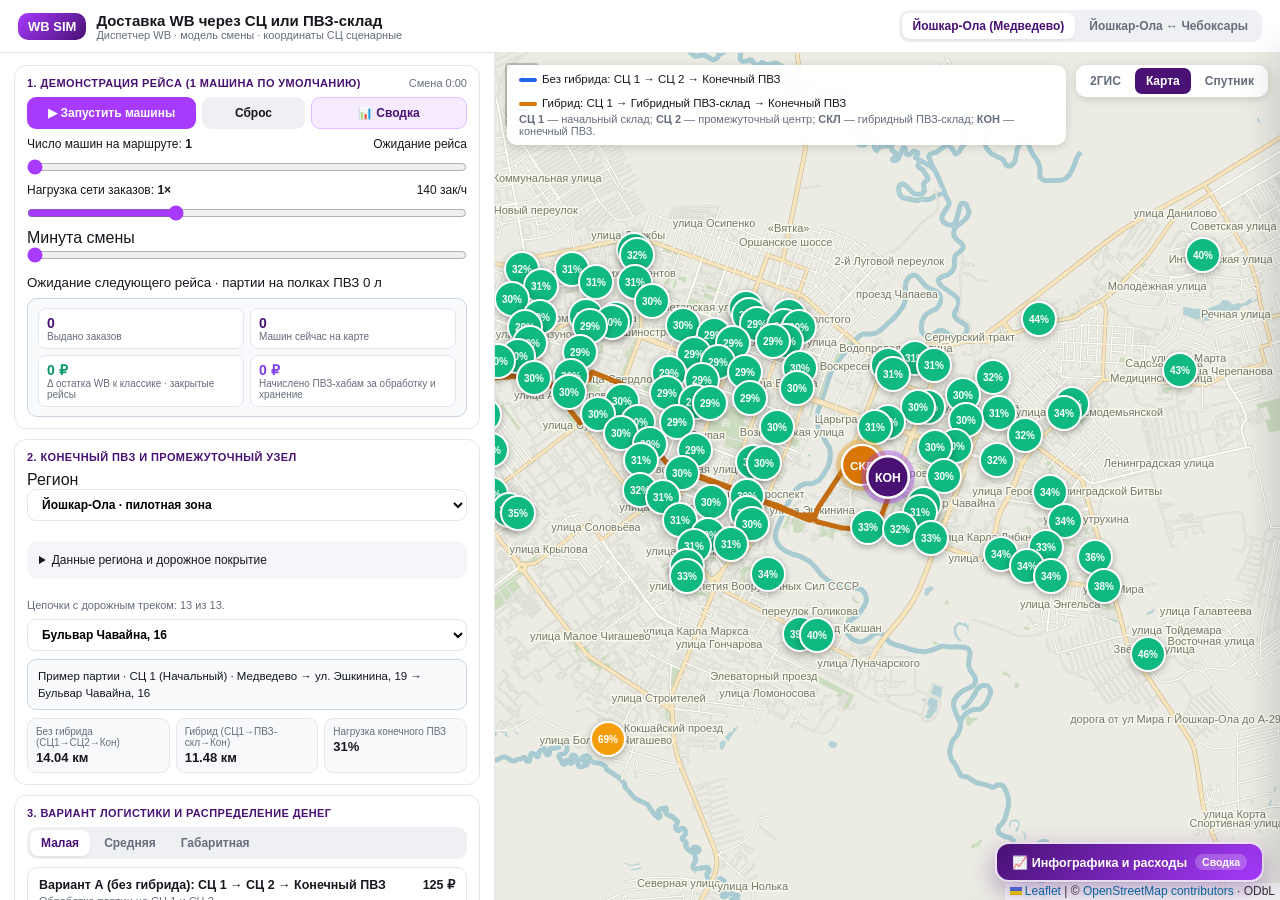
==== pvz-wb-real-streets-v12.html @ 1f31c0ef "Подключить подложку 2ГИС с автономным резервом" ====
<!doctype html>
<html lang="ru">
  <head>
    <meta charset="UTF-8" />
    <meta name="wb-sim-2gis-key" content="" />
    <meta name="viewport" content="width=device-width, initial-scale=1.0" />
    <title>
      WB ПВЗ — Доставка WB через СЦ или ПВЗ-склад
    </title>

    <style>/* required styles */

.leaflet-pane,
.leaflet-tile,
.leaflet-marker-icon,
.leaflet-marker-shadow,
.leaflet-tile-container,
.leaflet-pane > svg,
.leaflet-pane > canvas,
.leaflet-zoom-box,
.leaflet-image-layer,
.leaflet-layer {
	position: absolute;
	left: 0;
	top: 0;
	}
.leaflet-container {
	overflow: hidden;
	}
.leaflet-tile,
.leaflet-marker-icon,
.leaflet-marker-shadow {
	-webkit-user-select: none;
	   -moz-user-select: none;
	        user-select: none;
	  -webkit-user-drag: none;
	}
/* Prevents IE11 from highlighting tiles in blue */
.leaflet-tile::selection {
	background: transparent;
}
/* Safari renders non-retina tile on retina better with this, but Chrome is worse */
.leaflet-safari .leaflet-tile {
	image-rendering: -webkit-optimize-contrast;
	}
/* hack that prevents hw layers "stretching" when loading new tiles */
.leaflet-safari .leaflet-tile-container {
	width: 1600px;
	height: 1600px;
	-webkit-transform-origin: 0 0;
	}
.leaflet-marker-icon,
.leaflet-marker-shadow {
	display: block;
	}
/* .leaflet-container svg: reset svg max-width decleration shipped in Joomla! (joomla.org) 3.x */
/* .leaflet-container img: map is broken in FF if you have max-width: 100% on tiles */
.leaflet-container .leaflet-overlay-pane svg {
	max-width: none !important;
	max-height: none !important;
	}
.leaflet-container .leaflet-marker-pane img,
.leaflet-container .leaflet-shadow-pane img,
.leaflet-container .leaflet-tile-pane img,
.leaflet-container img.leaflet-image-layer,
.leaflet-container .leaflet-tile {
	max-width: none !important;
	max-height: none !important;
	width: auto;
	padding: 0;
	}

.leaflet-container img.leaflet-tile {
	/* See: https://bugs.chromium.org/p/chromium/issues/detail?id=600120 */
	mix-blend-mode: plus-lighter;
}

.leaflet-container.leaflet-touch-zoom {
	-ms-touch-action: pan-x pan-y;
	touch-action: pan-x pan-y;
	}
.leaflet-container.leaflet-touch-drag {
	-ms-touch-action: pinch-zoom;
	/* Fallback for FF which doesn't support pinch-zoom */
	touch-action: none;
	touch-action: pinch-zoom;
}
.leaflet-container.leaflet-touch-drag.leaflet-touch-zoom {
	-ms-touch-action: none;
	touch-action: none;
}
.leaflet-container {
	-webkit-tap-highlight-color: transparent;
}
.leaflet-container a {
	-webkit-tap-highlight-color: rgba(51, 181, 229, 0.4);
}
.leaflet-tile {
	filter: inherit;
	visibility: hidden;
	}
.leaflet-tile-loaded {
	visibility: inherit;
	}
.leaflet-zoom-box {
	width: 0;
	height: 0;
	-moz-box-sizing: border-box;
	     box-sizing: border-box;
	z-index: 800;
	}
/* workaround for https://bugzilla.mozilla.org/show_bug.cgi?id=888319 */
.leaflet-overlay-pane svg {
	-moz-user-select: none;
	}

.leaflet-pane         { z-index: 400; }

.leaflet-tile-pane    { z-index: 200; }
.leaflet-overlay-pane { z-index: 400; }
.leaflet-shadow-pane  { z-index: 500; }
.leaflet-marker-pane  { z-index: 600; }
.leaflet-tooltip-pane   { z-index: 650; }
.leaflet-popup-pane   { z-index: 700; }

.leaflet-map-pane canvas { z-index: 100; }
.leaflet-map-pane svg    { z-index: 200; }

.leaflet-vml-shape {
	width: 1px;
	height: 1px;
	}
.lvml {
	behavior: url(#default#VML);
	display: inline-block;
	position: absolute;
	}


/* control positioning */

.leaflet-control {
	position: relative;
	z-index: 800;
	pointer-events: visiblePainted; /* IE 9-10 doesn't have auto */
	pointer-events: auto;
	}
.leaflet-top,
.leaflet-bottom {
	position: absolute;
	z-index: 1000;
	pointer-events: none;
	}
.leaflet-top {
	top: 0;
	}
.leaflet-right {
	right: 0;
	}
.leaflet-bottom {
	bottom: 0;
	}
.leaflet-left {
	left: 0;
	}
.leaflet-control {
	float: left;
	clear: both;
	}
.leaflet-right .leaflet-control {
	float: right;
	}
.leaflet-top .leaflet-control {
	margin-top: 10px;
	}
.leaflet-bottom .leaflet-control {
	margin-bottom: 10px;
	}
.leaflet-left .leaflet-control {
	margin-left: 10px;
	}
.leaflet-right .leaflet-control {
	margin-right: 10px;
	}


/* zoom and fade animations */

.leaflet-fade-anim .leaflet-popup {
	opacity: 0;
	-webkit-transition: opacity 0.2s linear;
	   -moz-transition: opacity 0.2s linear;
	        transition: opacity 0.2s linear;
	}
.leaflet-fade-anim .leaflet-map-pane .leaflet-popup {
	opacity: 1;
	}
.leaflet-zoom-animated {
	-webkit-transform-origin: 0 0;
	    -ms-transform-origin: 0 0;
	        transform-origin: 0 0;
	}
svg.leaflet-zoom-animated {
	will-change: transform;
}

.leaflet-zoom-anim .leaflet-zoom-animated {
	-webkit-transition: -webkit-transform 0.25s cubic-bezier(0,0,0.25,1);
	   -moz-transition:    -moz-transform 0.25s cubic-bezier(0,0,0.25,1);
	        transition:         transform 0.25s cubic-bezier(0,0,0.25,1);
	}
.leaflet-zoom-anim .leaflet-tile,
.leaflet-pan-anim .leaflet-tile {
	-webkit-transition: none;
	   -moz-transition: none;
	        transition: none;
	}

.leaflet-zoom-anim .leaflet-zoom-hide {
	visibility: hidden;
	}


/* cursors */

.leaflet-interactive {
	cursor: pointer;
	}
.leaflet-grab {
	cursor: -webkit-grab;
	cursor:    -moz-grab;
	cursor:         grab;
	}
.leaflet-crosshair,
.leaflet-crosshair .leaflet-interactive {
	cursor: crosshair;
	}
.leaflet-popup-pane,
.leaflet-control {
	cursor: auto;
	}
.leaflet-dragging .leaflet-grab,
.leaflet-dragging .leaflet-grab .leaflet-interactive,
.leaflet-dragging .leaflet-marker-draggable {
	cursor: move;
	cursor: -webkit-grabbing;
	cursor:    -moz-grabbing;
	cursor:         grabbing;
	}

/* marker & overlays interactivity */
.leaflet-marker-icon,
.leaflet-marker-shadow,
.leaflet-image-layer,
.leaflet-pane > svg path,
.leaflet-tile-container {
	pointer-events: none;
	}

.leaflet-marker-icon.leaflet-interactive,
.leaflet-image-layer.leaflet-interactive,
.leaflet-pane > svg path.leaflet-interactive,
svg.leaflet-image-layer.leaflet-interactive path {
	pointer-events: visiblePainted; /* IE 9-10 doesn't have auto */
	pointer-events: auto;
	}

/* visual tweaks */

.leaflet-container {
	background: #ddd;
	outline-offset: 1px;
	}
.leaflet-container a {
	color: #0078A8;
	}
.leaflet-zoom-box {
	border: 2px dotted #38f;
	background: rgba(255,255,255,0.5);
	}


/* general typography */
.leaflet-container {
	font-family: "Helvetica Neue", Arial, Helvetica, sans-serif;
	font-size: 12px;
	font-size: 0.75rem;
	line-height: 1.5;
	}


/* general toolbar styles */

.leaflet-bar {
	box-shadow: 0 1px 5px rgba(0,0,0,0.65);
	border-radius: 4px;
	}
.leaflet-bar a {
	background-color: #fff;
	border-bottom: 1px solid #ccc;
	width: 26px;
	height: 26px;
	line-height: 26px;
	display: block;
	text-align: center;
	text-decoration: none;
	color: black;
	}
.leaflet-bar a,
.leaflet-control-layers-toggle {
	background-position: 50% 50%;
	background-repeat: no-repeat;
	display: block;
	}
.leaflet-bar a:hover,
.leaflet-bar a:focus {
	background-color: #f4f4f4;
	}
.leaflet-bar a:first-child {
	border-top-left-radius: 4px;
	border-top-right-radius: 4px;
	}
.leaflet-bar a:last-child {
	border-bottom-left-radius: 4px;
	border-bottom-right-radius: 4px;
	border-bottom: none;
	}
.leaflet-bar a.leaflet-disabled {
	cursor: default;
	background-color: #f4f4f4;
	color: #bbb;
	}

.leaflet-touch .leaflet-bar a {
	width: 30px;
	height: 30px;
	line-height: 30px;
	}
.leaflet-touch .leaflet-bar a:first-child {
	border-top-left-radius: 2px;
	border-top-right-radius: 2px;
	}
.leaflet-touch .leaflet-bar a:last-child {
	border-bottom-left-radius: 2px;
	border-bottom-right-radius: 2px;
	}

/* zoom control */

.leaflet-control-zoom-in,
.leaflet-control-zoom-out {
	font: bold 18px 'Lucida Console', Monaco, monospace;
	text-indent: 1px;
	}

.leaflet-touch .leaflet-control-zoom-in, .leaflet-touch .leaflet-control-zoom-out  {
	font-size: 22px;
	}


/* layers control */

.leaflet-control-layers {
	box-shadow: 0 1px 5px rgba(0,0,0,0.4);
	background: #fff;
	border-radius: 5px;
	}
.leaflet-control-layers-toggle {
	background-image: url([data-uri]);
	width: 36px;
	height: 36px;
	}
.leaflet-retina .leaflet-control-layers-toggle {
	background-image: url([data-uri]);
	background-size: 26px 26px;
	}
.leaflet-touch .leaflet-control-layers-toggle {
	width: 44px;
	height: 44px;
	}
.leaflet-control-layers .leaflet-control-layers-list,
.leaflet-control-layers-expanded .leaflet-control-layers-toggle {
	display: none;
	}
.leaflet-control-layers-expanded .leaflet-control-layers-list {
	display: block;
	position: relative;
	}
.leaflet-control-layers-expanded {
	padding: 6px 10px 6px 6px;
	color: #333;
	background: #fff;
	}
.leaflet-control-layers-scrollbar {
	overflow-y: scroll;
	overflow-x: hidden;
	padding-right: 5px;
	}
.leaflet-control-layers-selector {
	margin-top: 2px;
	position: relative;
	top: 1px;
	}
.leaflet-control-layers label {
	display: block;
	font-size: 13px;
	font-size: 1.08333em;
	}
.leaflet-control-layers-separator {
	height: 0;
	border-top: 1px solid #ddd;
	margin: 5px -10px 5px -6px;
	}

/* Default icon URLs */
.leaflet-default-icon-path { /* used only in path-guessing heuristic, see L.Icon.Default */
	background-image: url([data-uri]);
	}


/* attribution and scale controls */

.leaflet-container .leaflet-control-attribution {
	background: #fff;
	background: rgba(255, 255, 255, 0.8);
	margin: 0;
	}
.leaflet-control-attribution,
.leaflet-control-scale-line {
	padding: 0 5px;
	color: #333;
	line-height: 1.4;
	}
.leaflet-control-attribution a {
	text-decoration: none;
	}
.leaflet-control-attribution a:hover,
.leaflet-control-attribution a:focus {
	text-decoration: underline;
	}
.leaflet-attribution-flag {
	display: inline !important;
	vertical-align: baseline !important;
	width: 1em;
	height: 0.6669em;
	}
.leaflet-left .leaflet-control-scale {
	margin-left: 5px;
	}
.leaflet-bottom .leaflet-control-scale {
	margin-bottom: 5px;
	}
.leaflet-control-scale-line {
	border: 2px solid #777;
	border-top: none;
	line-height: 1.1;
	padding: 2px 5px 1px;
	white-space: nowrap;
	-moz-box-sizing: border-box;
	     box-sizing: border-box;
	background: rgba(255, 255, 255, 0.8);
	text-shadow: 1px 1px #fff;
	}
.leaflet-control-scale-line:not(:first-child) {
	border-top: 2px solid #777;
	border-bottom: none;
	margin-top: -2px;
	}
.leaflet-control-scale-line:not(:first-child):not(:last-child) {
	border-bottom: 2px solid #777;
	}

.leaflet-touch .leaflet-control-attribution,
.leaflet-touch .leaflet-control-layers,
.leaflet-touch .leaflet-bar {
	box-shadow: none;
	}
.leaflet-touch .leaflet-control-layers,
.leaflet-touch .leaflet-bar {
	border: 2px solid rgba(0,0,0,0.2);
	background-clip: padding-box;
	}


/* popup */

.leaflet-popup {
	position: absolute;
	text-align: center;
	margin-bottom: 20px;
	}
.leaflet-popup-content-wrapper {
	padding: 1px;
	text-align: left;
	border-radius: 12px;
	}
.leaflet-popup-content {
	margin: 13px 24px 13px 20px;
	line-height: 1.3;
	font-size: 13px;
	font-size: 1.08333em;
	min-height: 1px;
	}
.leaflet-popup-content p {
	margin: 17px 0;
	margin: 1.3em 0;
	}
.leaflet-popup-tip-container {
	width: 40px;
	height: 20px;
	position: absolute;
	left: 50%;
	margin-top: -1px;
	margin-left: -20px;
	overflow: hidden;
	pointer-events: none;
	}
.leaflet-popup-tip {
	width: 17px;
	height: 17px;
	padding: 1px;

	margin: -10px auto 0;
	pointer-events: auto;

	-webkit-transform: rotate(45deg);
	   -moz-transform: rotate(45deg);
	    -ms-transform: rotate(45deg);
	        transform: rotate(45deg);
	}
.leaflet-popup-content-wrapper,
.leaflet-popup-tip {
	background: white;
	color: #333;
	box-shadow: 0 3px 14px rgba(0,0,0,0.4);
	}
.leaflet-container a.leaflet-popup-close-button {
	position: absolute;
	top: 0;
	right: 0;
	border: none;
	text-align: center;
	width: 24px;
	height: 24px;
	font: 16px/24px Tahoma, Verdana, sans-serif;
	color: #757575;
	text-decoration: none;
	background: transparent;
	}
.leaflet-container a.leaflet-popup-close-button:hover,
.leaflet-container a.leaflet-popup-close-button:focus {
	color: #585858;
	}
.leaflet-popup-scrolled {
	overflow: auto;
	}

.leaflet-oldie .leaflet-popup-content-wrapper {
	-ms-zoom: 1;
	}
.leaflet-oldie .leaflet-popup-tip {
	width: 24px;
	margin: 0 auto;

	-ms-filter: "progid:DXImageTransform.Microsoft.Matrix(M11=0.70710678, M12=0.70710678, M21=-0.70710678, M22=0.70710678)";
	filter: progid:DXImageTransform.Microsoft.Matrix(M11=0.70710678, M12=0.70710678, M21=-0.70710678, M22=0.70710678);
	}

.leaflet-oldie .leaflet-control-zoom,
.leaflet-oldie .leaflet-control-layers,
.leaflet-oldie .leaflet-popup-content-wrapper,
.leaflet-oldie .leaflet-popup-tip {
	border: 1px solid #999;
	}


/* div icon */

.leaflet-div-icon {
	background: #fff;
	border: 1px solid #666;
	}


/* Tooltip */
/* Base styles for the element that has a tooltip */
.leaflet-tooltip {
	position: absolute;
	padding: 6px;
	background-color: #fff;
	border: 1px solid #fff;
	border-radius: 3px;
	color: #222;
	white-space: nowrap;
	-webkit-user-select: none;
	-moz-user-select: none;
	-ms-user-select: none;
	user-select: none;
	pointer-events: none;
	box-shadow: 0 1px 3px rgba(0,0,0,0.4);
	}
.leaflet-tooltip.leaflet-interactive {
	cursor: pointer;
	pointer-events: auto;
	}
.leaflet-tooltip-top:before,
.leaflet-tooltip-bottom:before,
.leaflet-tooltip-left:before,
.leaflet-tooltip-right:before {
	position: absolute;
	pointer-events: none;
	border: 6px solid transparent;
	background: transparent;
	content: "";
	}

/* Directions */

.leaflet-tooltip-bottom {
	margin-top: 6px;
}
.leaflet-tooltip-top {
	margin-top: -6px;
}
.leaflet-tooltip-bottom:before,
.leaflet-tooltip-top:before {
	left: 50%;
	margin-left: -6px;
	}
.leaflet-tooltip-top:before {
	bottom: 0;
	margin-bottom: -12px;
	border-top-color: #fff;
	}
.leaflet-tooltip-bottom:before {
	top: 0;
	margin-top: -12px;
	margin-left: -6px;
	border-bottom-color: #fff;
	}
.leaflet-tooltip-left {
	margin-left: -6px;
}
.leaflet-tooltip-right {
	margin-left: 6px;
}
.leaflet-tooltip-left:before,
.leaflet-tooltip-right:before {
	top: 50%;
	margin-top: -6px;
	}
.leaflet-tooltip-left:before {
	right: 0;
	margin-right: -12px;
	border-left-color: #fff;
	}
.leaflet-tooltip-right:before {
	left: 0;
	margin-left: -12px;
	border-right-color: #fff;
	}

/* Printing */

@media print {
	/* Prevent printers from removing background-images of controls. */
	.leaflet-control {
		-webkit-print-color-adjust: exact;
		print-color-adjust: exact;
		}
	}
</style>
    <style>:root {
  --wb-primary: #a73afd;
  --wb-dark: #481173;
  --wb-soft: #f6ebff;
  --bg: #f4f5f8;
  --card: #ffffff;
  --text: #16181d;
  --muted: #666d7c;
  --border: #e5e7eb;
}
* {
  box-sizing: border-box;
  margin: 0;
  padding: 0;
  font-family:
    -apple-system, BlinkMacSystemFont, "Segoe UI", Roboto, Inter, sans-serif;
}
body {
  background: var(--bg);
  color: var(--text);
  height: 100vh;
  display: flex;
  flex-direction: column;
  overflow: hidden;
}

header {
  background: var(--card);
  border-bottom: 1px solid var(--border);
  padding: 10px 18px;
  display: flex;
  align-items: center;
  justify-content: space-between;
  gap: 10px;
  flex-wrap: wrap;
  z-index: 20;
}
.brand {
  display: flex;
  align-items: center;
  gap: 10px;
}
.brand-badge {
  background: linear-gradient(135deg, var(--wb-primary), var(--wb-dark));
  color: #fff;
  font-weight: 800;
  font-size: 13px;
  padding: 6px 10px;
  border-radius: 10px;
}
.brand-title {
  font-weight: 800;
  font-size: 15px;
}
.brand-sub {
  font-size: 11px;
  color: var(--muted);
}

.seg-group {
  display: flex;
  background: #eef0f4;
  padding: 3px;
  border-radius: 10px;
  gap: 3px;
}
.seg-btn {
  border: none;
  background: transparent;
  padding: 6px 11px;
  border-radius: 8px;
  font-size: 12px;
  font-weight: 600;
  color: var(--muted);
  cursor: pointer;
  transition: all 0.15s;
}
.seg-btn.active {
  background: #fff;
  color: var(--wb-dark);
  box-shadow: 0 1px 3px rgba(0, 0, 0, 0.08);
}

.workspace {
  display: flex;
  flex: 1;
  overflow: hidden;
}

.left-panel {
  width: 495px;
  min-width: 390px;
  background: var(--card);
  border-right: 1px solid var(--border);
  display: flex;
  flex-direction: column;
  overflow-y: auto;
  padding: 12px 14px;
  gap: 10px;
}

.box {
  border: 1px solid var(--border);
  border-radius: 12px;
  padding: 11px 12px;
  background: #fff;
  display: flex;
  flex-direction: column;
  gap: 8px;
}
.box-head {
  display: flex;
  justify-content: space-between;
  align-items: center;
}
.box-title {
  font-size: 11px;
  font-weight: 800;
  text-transform: uppercase;
  letter-spacing: 0.4px;
  color: var(--wb-dark);
}

.sim-controls {
  display: flex;
  gap: 6px;
}
.sim-btn {
  flex: 1;
  border: none;
  border-radius: 9px;
  padding: 8px 10px;
  font-size: 12px;
  font-weight: 700;
  cursor: pointer;
  transition: all 0.15s;
}
.sim-btn.start {
  background: var(--wb-primary);
  color: #fff;
}
.sim-btn.start.running {
  background: #dc2626;
}
.sim-btn.reset {
  background: #eef0f4;
  color: var(--text);
  flex: 0.55;
}
.sim-btn.summary-open {
  background: var(--wb-soft);
  color: var(--wb-dark);
  flex: 0.9;
  border: 1px solid #dfbfff;
}

.sim-row {
  display: flex;
  justify-content: space-between;
  align-items: center;
  font-size: 12px;
}
input[type="range"] {
  width: 100%;
  accent-color: var(--wb-primary);
  cursor: pointer;
}

.pvz-select {
  width: 100%;
  padding: 7px 10px;
  border: 1px solid var(--border);
  border-radius: 9px;
  font-size: 12px;
  font-weight: 600;
  background: #fff;
}

.chain-banner {
  background: #f8fafc;
  border: 1px solid #cbd5e1;
  border-radius: 9px;
  padding: 8px 10px;
  font-size: 11.5px;
  line-height: 1.45;
}
.chain-banner strong {
  color: var(--wb-dark);
}

.metrics-grid {
  display: grid;
  grid-template-columns: repeat(3, 1fr);
  gap: 6px;
}
.metric-card {
  background: #f8f9fb;
  border: 1px solid var(--border);
  border-radius: 9px;
  padding: 7px 8px;
}
.metric-lbl {
  font-size: 10px;
  color: var(--muted);
}
.metric-val {
  font-size: 13px;
  font-weight: 800;
  margin-top: 2px;
}

.route-option {
  border: 1px solid var(--border);
  border-radius: 10px;
  padding: 9px 11px;
  cursor: pointer;
  transition: all 0.15s;
  display: flex;
  flex-direction: column;
  gap: 3px;
}
.route-option.active {
  border: 2px solid var(--wb-primary);
  background: var(--wb-soft);
}
.route-top {
  display: flex;
  justify-content: space-between;
  align-items: center;
  font-size: 12.5px;
  font-weight: 700;
  gap: 8px;
}
.route-sub {
  font-size: 11px;
  color: var(--muted);
}

.cost-card {
  background: #faf7ff;
  border: 1px solid #e5ccff;
  border-radius: 10px;
  padding: 10px;
  display: flex;
  flex-direction: column;
  gap: 7px;
  font-size: 12px;
}
.stacked-bar {
  width: 100%;
  height: 12px;
  border-radius: 999px;
  overflow: hidden;
  display: flex;
  background: #e5e7eb;
}
.bar-seg {
  height: 100%;
  transition: width 0.25s ease;
}
.legend-grid {
  display: grid;
  grid-template-columns: 1fr 1fr;
  gap: 4px 10px;
  font-size: 11px;
}
.leg-item {
  display: flex;
  justify-content: space-between;
  align-items: center;
}
.leg-dot {
  width: 8px;
  height: 8px;
  border-radius: 50%;
  display: inline-block;
  margin-right: 5px;
}

.live-stats {
  background: #f8fafc;
  border: 1px solid #cbd5e1;
  border-radius: 10px;
  padding: 9px 10px;
  display: grid;
  grid-template-columns: repeat(2, 1fr);
  gap: 6px;
  font-size: 11.5px;
}
.stat-cell {
  background: #fff;
  border: 1px solid #e2e8f0;
  border-radius: 8px;
  padding: 6px 8px;
}
.stat-num {
  font-size: 14px;
  font-weight: 800;
  color: var(--wb-dark);
}
.stat-txt {
  font-size: 10px;
  color: var(--muted);
}

.map-wrap {
  flex: 1;
  position: relative;
  background: #e5e7eb;
}
#map {
  width: 100%;
  height: 100%;
  z-index: 1;
}

.map-top-bar {
  position: absolute;
  top: 12px;
  left: 12px;
  right: 12px;
  z-index: 500;
  display: flex;
  justify-content: space-between;
  align-items: flex-start;
  gap: 10px;
  pointer-events: none;
}
.map-legend-box {
  background: rgba(255, 255, 255, 0.96);
  padding: 8px 12px;
  border-radius: 10px;
  box-shadow: 0 2px 10px rgba(0, 0, 0, 0.14);
  font-size: 11.5px;
  pointer-events: auto;
  display: flex;
  flex-direction: column;
  gap: 4px;
  max-width: 740px;
}
.road-legend {
  display: flex;
  gap: 12px;
  flex-wrap: wrap;
  align-items: center;
}
.line-sample {
  width: 18px;
  height: 4px;
  border-radius: 2px;
  display: inline-block;
  margin-right: 5px;
  vertical-align: middle;
}

.layer-box {
  background: #fff;
  padding: 3px;
  border-radius: 10px;
  box-shadow: 0 2px 10px rgba(0, 0, 0, 0.14);
  display: flex;
  gap: 3px;
  pointer-events: auto;
}
.layer-btn {
  border: none;
  background: transparent;
  padding: 6px 11px;
  border-radius: 7px;
  font-size: 12px;
  font-weight: 600;
  color: var(--muted);
  cursor: pointer;
}
.layer-btn.active {
  background: var(--wb-dark);
  color: #fff;
}

.pvz-circle {
  border-radius: 50%;
  border: 2.5px solid #fff;
  box-shadow: 0 2px 7px rgba(0, 0, 0, 0.3);
  display: flex;
  align-items: center;
  justify-content: center;
  color: #fff;
  font-weight: 800;
  font-size: 10px;
  cursor: pointer;
  transition: transform 0.15s ease;
}
.pvz-circle.final-pvz {
  transform: scale(1.22);
  background: #481173 !important;
  box-shadow:
    0 0 0 4px rgba(167, 58, 253, 0.35),
    0 3px 10px rgba(0, 0, 0, 0.35);
}
.pvz-circle.hub-pvz {
  transform: scale(1.18);
  background: #d97706 !important;
  box-shadow:
    0 0 0 4px rgba(245, 158, 11, 0.35),
    0 3px 10px rgba(0, 0, 0, 0.35);
}
.sc-box {
  background: #1e293b;
  color: #fff;
  border: 2px solid #fff;
  border-radius: 8px;
  font-weight: 800;
  font-size: 9px;
  line-height: 1.15;
  text-align: center;
  padding: 3px 6px;
  box-shadow: 0 3px 10px rgba(0, 0, 0, 0.35);
  white-space: nowrap;
}
.sc-box.sc1 {
  background: #0f172a;
  border-color: #38bdf8;
}
.sc-box.sc2 {
  background: #1d4ed8;
  border-color: #bfdbfe;
}
.sc-box.approx {
  border-style: dashed;
}

.truck-badge {
  width: 30px;
  height: 30px;
  border-radius: 50%;
  border: 2.5px solid #fff;
  display: flex;
  align-items: center;
  justify-content: center;
  font-size: 14px;
  box-shadow: 0 3px 10px rgba(0, 0, 0, 0.4);
}

.modal-backdrop {
  position: fixed;
  inset: 0;
  background: rgba(15, 23, 42, 0.55);
  display: none;
  align-items: center;
  justify-content: center;
  z-index: 1000;
  padding: 16px;
}
.modal-backdrop.open {
  display: flex;
}
.modal-card {
  background: #fff;
  width: 100%;
  max-width: 740px;
  max-height: 90vh;
  overflow-y: auto;
  border-radius: 16px;
  padding: 20px;
  box-shadow: 0 24px 48px rgba(0, 0, 0, 0.25);
  display: flex;
  flex-direction: column;
  gap: 14px;
}
.summary-table {
  width: 100%;
  border-collapse: collapse;
  font-size: 12px;
}
.summary-table th,
.summary-table td {
  border: 1px solid var(--border);
  padding: 8px 10px;
  text-align: left;
}
.summary-table th {
  background: #f8fafc;
  font-weight: 700;
  color: var(--wb-dark);
}
.close-modal-btn {
  align-self: flex-end;
  background: var(--wb-dark);
  color: #fff;
  border: none;
  padding: 9px 16px;
  border-radius: 9px;
  font-weight: 700;
  cursor: pointer;
}

@media (max-width: 880px) {
  .workspace {
    flex-direction: column-reverse;
  }
  .left-panel {
    width: 100%;
    height: 56%;
    min-width: unset;
  }
  .map-wrap {
    height: 44%;
  }
}

/* Выезжающее боковое меню с инфографикой (правый нижний/боковой угол) */
.drawer-fab {
  position: fixed;
  right: 16px;
  bottom: 18px;
  z-index: 950;
  background: linear-gradient(135deg, #481173, #a73afd);
  color: #fff;
  border: 2px solid rgba(255, 255, 255, 0.85);
  border-radius: 14px;
  padding: 10px 15px;
  font-size: 12.5px;
  font-weight: 800;
  cursor: pointer;
  box-shadow: 0 10px 26px rgba(72, 17, 115, 0.38);
  display: flex;
  align-items: center;
  gap: 8px;
  transition:
    transform 0.16s ease,
    box-shadow 0.16s ease;
}
.drawer-fab:hover {
  transform: translateY(-2px);
  box-shadow: 0 14px 30px rgba(72, 17, 115, 0.48);
}
.drawer-fab .fab-pill {
  background: rgba(255, 255, 255, 0.22);
  padding: 2px 7px;
  border-radius: 999px;
  font-size: 10.5px;
}

.analytics-drawer {
  position: fixed;
  top: 56px;
  right: 0;
  bottom: 0;
  width: 460px;
  max-width: 94vw;
  background: #ffffff;
  border-left: 1px solid var(--border);
  box-shadow: -12px 0 36px rgba(15, 23, 42, 0.18);
  z-index: 980;
  transform: translateX(102%);
  transition: transform 0.28s cubic-bezier(0.22, 1, 0.36, 1);
  display: flex;
  flex-direction: column;
  overflow: hidden;
}
.analytics-drawer.open {
  transform: translateX(0);
}
.drawer-header {
  padding: 13px 16px;
  background: linear-gradient(135deg, #2e094d, #5b1894);
  color: #fff;
  display: flex;
  justify-content: space-between;
  align-items: center;
  gap: 10px;
}
.drawer-header h3 {
  font-size: 14px;
  font-weight: 800;
  line-height: 1.25;
}
.drawer-header p {
  font-size: 11px;
  opacity: 0.85;
  margin-top: 2px;
}
.drawer-close {
  background: rgba(255, 255, 255, 0.16);
  border: 1px solid rgba(255, 255, 255, 0.3);
  color: #fff;
  width: 30px;
  height: 30px;
  border-radius: 8px;
  font-size: 15px;
  font-weight: 700;
  cursor: pointer;
  flex-shrink: 0;
}
.drawer-body {
  flex: 1;
  overflow-y: auto;
  padding: 13px 15px 24px;
  display: flex;
  flex-direction: column;
  gap: 12px;
  background: #f8fafc;
}
.inf-card {
  background: #fff;
  border: 1px solid #e2e8f0;
  border-radius: 12px;
  padding: 11px 12px;
  display: flex;
  flex-direction: column;
  gap: 8px;
  box-shadow: 0 1px 3px rgba(15, 23, 42, 0.04);
}
.inf-title {
  font-size: 11px;
  font-weight: 800;
  text-transform: uppercase;
  letter-spacing: 0.4px;
  color: var(--wb-dark);
  display: flex;
  justify-content: space-between;
  align-items: center;
}
.inf-kpi-row {
  display: grid;
  grid-template-columns: repeat(2, 1fr);
  gap: 8px;
}
.inf-kpi {
  background: #f8fafc;
  border: 1px solid #e2e8f0;
  border-radius: 9px;
  padding: 8px 9px;
}
.inf-kpi .k-lbl {
  font-size: 10px;
  color: var(--muted);
}
.inf-kpi .k-val {
  font-size: 15px;
  font-weight: 800;
  margin-top: 2px;
}
.inf-kpi .k-sub {
  font-size: 10px;
  color: #475569;
  margin-top: 1px;
}

.bar-row {
  display: flex;
  flex-direction: column;
  gap: 3px;
  font-size: 11.5px;
}
.bar-row-top {
  display: flex;
  justify-content: space-between;
  font-weight: 600;
}
.bar-track {
  width: 100%;
  height: 10px;
  background: #e2e8f0;
  border-radius: 999px;
  overflow: hidden;
}
.bar-fill {
  height: 100%;
  border-radius: 999px;
  transition: width 0.3s ease;
}

.timeline-steps {
  display: flex;
  flex-direction: column;
  gap: 6px;
  font-size: 11.5px;
}
.t-step {
  display: flex;
  align-items: center;
  justify-content: space-between;
  padding: 6px 8px;
  border-radius: 8px;
  background: #f8fafc;
  border: 1px solid #e2e8f0;
}
.t-badge {
  font-size: 10px;
  font-weight: 800;
  padding: 2px 6px;
  border-radius: 6px;
  margin-right: 6px;
}

.matrix-mini {
  width: 100%;
  border-collapse: collapse;
  font-size: 11px;
}
.matrix-mini th,
.matrix-mini td {
  border: 1px solid #e2e8f0;
  padding: 6px 7px;
  text-align: left;
}
.matrix-mini th {
  background: #f1f5f9;
  color: var(--wb-dark);
  font-weight: 700;
}
.verdict-box {
  background: #f5f3ff;
  border: 1px solid #ddd6fe;
  border-radius: 10px;
  padding: 9px 11px;
  font-size: 11.5px;
  line-height: 1.45;
  color: #2e1065;
}

.audit {
  padding: 12px;
  background: #f8f5fa;
  border-radius: 10px;
  margin: 12px 0;
  font-size: 12px;
}
[hidden] { display:none !important; }
.plan-message, .lot-panel { padding:9px 12px; border-left:3px solid var(--wb-dark); background:#f6f2fa; }
.plan-message {font-size:12px;}
button:disabled, input:disabled {opacity:.6;cursor:default}
.chain-banner {white-space:pre-line}
.layer-box {position:relative;}
#gisStatus {position:absolute; top:100%; right:0; width:180px; padding:7px; background:white; color:#38284a; border-radius:6px;}
.preset-row {
  display: flex;
  flex-wrap: wrap;
  gap: 4px;
}
.preset-row button.active {
  background: var(--wb-dark);
  color: white;
}
#presetCaption {
  display: block;
  margin: 4px 0;
}
.audit label {
  display: inline-block;
  margin: 4px;
}
.audit input[type="number"] {
  width: 55px;
}
.audit button,
.audit select {
  padding: 5px;
  margin: 3px;
}
.summary-table {
  font-size: 12px;
}
.cost-card {
  overflow: auto;
}
.muted-note {
  font-size: 11px;
  color: var(--muted);
}
.event-log {
  white-space: pre-line;
}
.savings-value {
  color: #059669;
}
.payment-value {
  color: #7c3aed;
}
.classic-line {
  background: #2563eb;
}
.hybrid-line {
  background: #d97706;
}
.summary-heading {
  display: flex;
  justify-content: space-between;
  align-items: center;
}
.summary-title {
  font-size: 17px;
  font-weight: 800;
}
.summary-metrics {
  grid-template-columns: repeat(4, 1fr);
}
.cost-scroll {
  overflow: auto;
}
.recommendation {
  padding: 14px 16px;
  border-left: 4px solid #7147ad;
  background: #f6f2fc;
  margin-bottom: 14px;
  border-radius: 8px;
}
.recommendation h3 {
  margin: 5px 0;
}
#summaryTopKpis {
  display: block;
}
.sc-box {
  white-space: pre-line;
}
.pvz-circle {
  width: 36px;
  height: 36px;
}
.load-low {
  background: #10b981;
}
.load-medium {
  background: #f59e0b;
}
.load-high {
  background: #ef4444;
}
</style>



























  </head>
  <body>
    <header>
      <div class="brand">
        <div class="brand-badge">WB SIM</div>
        <div>
          <div class="brand-title">
            Доставка WB через СЦ или ПВЗ-склад
          </div>
          <div class="brand-sub" id="headerSubStatus">
            Схема по вашей карте • Йошкар-Ола ↔ Чебоксары
          </div>
        </div>
      </div>

      <div class="seg-group">
        <button class="seg-btn active" id="geoLocal">
          Йошкар-Ола (Медведево)
        </button>
        <button class="seg-btn" id="geoInter">Йошкар-Ола ↔ Чебоксары</button>
      </div>
    </header>

    <div class="workspace">
      <aside class="left-panel">
        <div class="box">
          <div class="box-head">
            <span class="box-title"
              >1. Демонстрация рейса (1 машина по умолчанию)</span
            >
            <span id="simClock" class="muted-note">Время: 00:00</span>
          </div>

          <div class="sim-controls">
            <button class="sim-btn start" id="btnToggleSim">
              ▶ Запустить машину
            </button>
            <button class="sim-btn reset" id="resetSimulation">Сброс</button>
            <button class="sim-btn summary-open" id="openSummary">
              📊 Сводка
            </button>
          </div>

          <div class="sim-row">
            <span
              >Число машин на маршруте:
              <strong id="truckCountLabel">1 машина (наглядно)</strong></span
            >
            <span id="truckLegStatus">Ожидание старта</span>
          </div>
          <input
            type="range"
            id="truckCountSlider"
            min="1"
            max="3"
            step="1"
            value="1"
          />

          <div class="sim-row">
            <span
              >Нагрузка сети заказов: <strong id="flowLabel">1.0×</strong></span
            >
            <span id="ordersCountLabel">~140 зак/ч</span>
          </div>
          <input
            type="range"
            id="flowSlider"
            min="50"
            max="200"
            step="10"
            value="100"
          />

          <p id="planStatus" class="plan-message" role="status" hidden></p>
          <label
            >Минута смены
            <input id="scrub" type="range" min="0" max="480" value="0" /></label
          ><small id="liveLog" class="event-log"></small>
          <div class="live-stats">
            <div class="stat-cell">
              <div class="stat-num" id="stDelivered">0</div>
              <div class="stat-txt">Выдано заказов</div>
            </div>
            <div class="stat-cell">
              <div class="stat-num" id="stActiveTrucks">0</div>
              <div class="stat-txt">Машин сейчас на карте</div>
            </div>
            <div class="stat-cell">
              <div class="savings-value stat-num" id="stMpSaved">0 ₽</div>
              <div class="stat-txt">
                Δ остатка WB к классике · закрытые рейсы
              </div>
            </div>
            <div class="stat-cell">
              <div class="payment-value stat-num" id="stPvzEarned">0 ₽</div>
              <div class="stat-txt">Начислено ПВЗ-хабам за обработку и хранение</div>
            </div>
          </div>
        </div>

        <div class="box">
          <div class="box-title">2. Конечный ПВЗ и промежуточный узел</div>
          <label>Регион <select class="pvz-select" id="regionSelect"></select></label>
          <details class="audit"><summary>Данные региона и дорожное покрытие</summary>
            <p class="muted-note" id="catalogStatus"></p>
            <p class="muted-note" id="loadDetail"></p>
            <form id="gisConfig">
              <label>Ключ карты 2ГИС (Raster Tiles API)
                <input id="gisKey" type="password" autocomplete="off" required />
              </label>
              <button type="submit" class="seg-btn">Подключить 2ГИС</button>
            </form>
            <form id="regionSearch"><label>Другой город <input id="regionQuery" type="search" placeholder="Самара, Россия" required /></label>
              <button class="seg-btn" type="submit">Найти ПВЗ</button></form>
            <label>Подключить справочник региона <input id="regionFile" type="file" accept=".json,application/json" /></label>
            <p id="importStatus" role="status"></p>
            <button class="seg-btn" id="retryRoads">Обновить дороги Valhalla</button>
          </details>
          <small id="roadStatus" class="muted-note" role="status"></small>
          <select class="pvz-select" id="finalPvzSelect"></select>

          <div class="chain-banner" id="chainExplanation">
            <strong>Цепочка маршрута:</strong> расчёт...
          </div>

          <div class="metrics-grid">
            <div class="metric-card">
              <div class="metric-lbl">Без гибрида (СЦ1→СЦ2→Кон)</div>
              <div class="metric-val" id="mDirectKm">— км</div>
            </div>
            <div class="metric-card">
              <div class="metric-lbl">Гибрид (СЦ1→ПВЗ-скл→Кон)</div>
              <div class="metric-val" id="mHybridKm">— км</div>
            </div>
            <div class="metric-card">
              <div class="metric-lbl">Нагрузка конечного ПВЗ</div>
              <div class="metric-val" id="mFinalLoad">—%</div>
            </div>
          </div>
        </div>

        <div class="box">
          <div class="box-title">
            3. Вариант логистики и распределение денег
          </div>
          <div class="seg-group" id="sizeGroup">
            <button class="seg-btn active" data-size="small">Малая</button>
            <button class="seg-btn" data-size="medium">Средняя</button>
            <button class="seg-btn" data-size="oversize">Габаритная</button>
          </div>

          <label id="bulkConsentRow" class="muted-note" hidden><input id="bulkConsent" type="checkbox" /> Покупатель согласен на габаритный гибрид (+120 ₽)</label>
          <div class="route-option" id="optDirect">
            <div class="route-top">
              <span>Вариант А (без гибрида): СЦ 1 → СЦ 2 → Конечный ПВЗ</span>
              <span id="priceDirect">— ₽</span>
            </div>
            <div class="route-sub" id="metaDirect">
              Через 2 сортировочных центра (двойная перевалка на СЦ 1 и СЦ 2)
            </div>
          </div>

          <div class="route-option active" id="optHybrid">
            <div class="route-top">
              <span
                >Вариант Б (гибрид): СЦ 1 → Гибридный ПВЗ-склад → Конечный
                ПВЗ</span
              >
              <span id="priceHybrid">— ₽</span>
            </div>
            <div class="route-sub" id="metaHybrid">
              Пересортировка в промежуточном ПВЗ
            </div>
          </div>

          <section class="audit">
            <h3>Условия эксперимента</h3>
            <div class="preset-row">
              <button data-preset="urban">Город</button>
              <button data-preset="hub">Хаб</button>
              <button data-preset="trunk">Магистраль</button>
              <button data-preset="returns">Возврат</button>
              <button data-preset="failure">Сбой</button>
              <button data-preset="longstay">Хранение</button>
            </div>
            <span id="presetCaption" class="preset-caption"></span>
            <label
              >Поправка к загрузке полок <output id="shelfValue"></output
              ><input
                id="shelfSlider"
                type="range"
                min="50"
                max="140"
                value="100"
            /></label>
            <label
              >Хранение первой партии до смены, суток
              <input
                id="storageDays"
                type="number"
                value="0"
                min="0"
                step="1"
                required
            /></label>
            <label
              ><input id="useCompetition" type="checkbox" checked /> Учитывать соседние Ozon и Яндекс Маркет вместе с WB</label
            >
            <label
              >Заказов в партии
              <input
                type="number"
                id="batch"
                value="20"
                min="1"
                step="1"
                required
            /></label>
            <p>Упаковка, см (Д × Ш × В), и масса, кг. Тарифная категория: <strong id="packageClass"></strong>.</p>
            <label
              >Д
              <input
                id="dim0"
                type="number"
                step="0.1"
                min="0.1"
                value="25"
                required /></label
            ><label
              >Ш
              <input
                id="dim1"
                type="number"
                step="0.1"
                min="0.1"
                value="20"
                required /></label
            ><label
              >В
              <input
                id="dim2"
                type="number"
                step="0.1"
                min="0.1"
                value="10"
                required /></label
            ><label
              >кг
              <input
                id="kg"
                type="number"
                step="0.1"
                min="0.1"
                value="2"
                required
            /></label>
            <p>
              Ячейка 120 × 60 × 50 см, до 25 кг. Кузов 6000 л, до 1000 кг. Для
              кросс-докинга резервируется весь объём партии на время обработки
              одним сотрудником.
            </p>
            <label
              ><input id="stress" type="checkbox" /> Пик: все хабы заняты на
              99%</label
            >
            <label
              >Первый рейс смены
              <select id="incident">
                <option value="none">Штатный</option>
                <option value="return">Возврат одной коробки</option>
                <option value="error">Пересорт одной коробки</option>
              </select></label
            >
            <section id="storedLot" class="lot-panel" hidden>
              <h3>Первая партия со хранения</h3><p id="lotLedger"></p>
              <button id="showStoragePickup" type="button">К моменту отгрузки</button>
            </section>
            <h3>Ручной остаток продавца</h3>
            <select id="stockPoint"></select>
            <button data-stock="receive">Принять 10</button
            ><button data-stock="sell">Продать 2</button
            ><button data-stock="day">+ сутки</button>
            <p id="stockStatus"></p>
            <small
              ><span id="storageRate"></span> за единицу в сутки. Запас
              уменьшает доступную полку. Этот договор хранения учитывается
              отдельно от перевозки.</small
            >
          </section>
          <div class="cost-card" id="costSplitCard"></div>
        </div>
      </aside>

      <main class="map-wrap">
        <div id="map"></div>

        <div class="map-top-bar">
          <div class="map-legend-box">
            <div class="road-legend">
              <span
                ><i class="classic-line line-sample"></i>Без гибрида: СЦ 1 → СЦ 2 → Конечный ПВЗ</span
              >
              <span
                ><i class="hybrid-line line-sample"></i>Гибрид: СЦ 1
                → Гибридный ПВЗ-склад → Конечный ПВЗ</span
              >
            </div>
            <div class="muted-note">
              <strong>СЦ 1</strong> — начальный склад;
              <strong>СЦ 2</strong> — промежуточный центр; <strong>СКЛ</strong> — гибридный ПВЗ-склад;
              <strong>КОН</strong> — конечный ПВЗ.
            </div>
          </div>

          <div class="layer-box">
            <button class="layer-btn" id="btn2gis">2ГИС</button>
            <button class="layer-btn active" id="btnVec">Карта</button>
            <button class="layer-btn" id="btnSat">Спутник</button>
            <small id="gisStatus" role="status" hidden></small>
          </div>
        </div>
      </main>
    </div>

    <div class="modal-backdrop" id="summaryModal">
      <div class="modal-card">
        <div class="summary-heading">
          <h3 class="summary-title">
            Сводка и сравнение: СЦ 1 → СЦ 2 vs Гибридный ПВЗ-склад
          </h3>
          <button class="close-modal-btn">Закрыть</button>
        </div>

        <div class="summary-metrics metrics-grid" id="summaryTopKpis"></div>
        <table class="summary-table" id="summaryTable">
          <thead>
            <tr>
              <th>Схема</th>
              <th>Узлы</th>
              <th>Базовый тариф СЦ / заказ</th>
              <th>К оплате / заказ</th>
            </tr>
          </thead>
          <tbody></tbody>
        </table>
      </div>
    </div>

    <!-- Плавающая кнопка в правом нижнем углу и выезжающее боковое меню с инфографикой -->
    <button class="drawer-fab" id="drawerFab">
      <span>📈 Инфографика и расходы</span>
      <span class="fab-pill" id="fabBadge">Сводка</span>
    </button>

    <aside
      class="analytics-drawer"
      id="analyticsDrawer"
      aria-label="Аналитическая сводка"
    >
      <div class="drawer-header">
        <div>
          <h3>Аналитика: деньги, время и издержки</h3>
          <p id="drawerSubtitle">
            Сравнение «СЦ 1 → СЦ 2» и «Гибридный ПВЗ-склад»
          </p>
        </div>
        <button class="drawer-close" title="Свернуть">✕</button>
      </div>
      <div class="drawer-body" id="drawerBodyContent"></div>
    </aside>

    <template id="map-credit"
      >©
      <a href="https://www.openstreetmap.org/copyright"
        >OpenStreetMap contributors</a
      >
      · ODbL</template
    >
    <template id="economics-view"
      ><div class="cost-scroll">
        <table class="summary-table">
          <thead>
            <tr>
              <th>На заказ</th>
              <th>Через СЦ 2</th>
              <th>Гибрид¹</th>
            </tr>
          </thead>
          <tbody></tbody>
        </table>
      </div>
      <small
        >¹ При отказе хаба применён тариф классики. В межгороде сохранён СЦ
        Чебоксар. <span class="rate-note"></span> Таблица на заказ показывает
        вклад до этого расхода.</small
      ></template
    >
    <template id="shift-view"
      ><section class="recommendation">
        <small>Рекомендация по итогу смены</small>
        <h3></h3>
        <p></p>
        <div>
          <span data-result="direct"></span><br /><span
            data-result="hybrid"
          ></span>
        </div>
      </section>
      <table class="summary-table">
        <thead>
          <tr>
            <th>Смена 8 ч</th>
            <th>Спрос</th>
            <th>Выдано / возвраты</th>
            <th>Не вывезено</th>
            <th>ПВЗ · хранение</th><th>Остаток WB</th>
          </tr>
        </thead>
        <tbody></tbody>
      </table>
      <p>
        Допуск рейса — машина успевает вернуться до конца смены. Невывезенный
        спрос остаётся в очереди на конец смены. Возвраты сторнируют выручку, расходы исправления
        оплачивает WB.
      </p></template
    >
  <script>
/* Единый источник всех ставок. Меняете здесь — меняется везде. */
const CONFIG = {
  // сортировочные центры
  buyerBase: { small: 119, medium: 179, oversize: 340 },
  intercityFee: 140,
  distanceShare: 0.5,       // доля километрового расхода пути к покупателю в тарифе
  buyerSavingsShare: 0.25,  // доля устранимых затрат для покупателя
  bulk: { premium: 120, hub: 50, loader: 40 },
  hubWorkPerMin: 4,
  sellerGrossPerSale: 180, // условная маржа товара до логистики

  incidentFee: 12,
  sc1PerBox: 20,
  sc2PerBox: 52,
  scChPerBox: 25,

  // ПВЗ
  hubPerBox: { small: 16, medium: 16, oversize: 16 },
  finalPvzPerBox: 10,

  // транспорт
  exitFee: 160,
  perKm: 18,
  perMin: 1.5,

  // смена
  shiftFixed: 4800,
  shiftMinutes: 480,

  // SLA покупателя
  sla: { freeMinutes: 20, rubPerHour: 25, maxExtraMin: 90 },

  // сеть ПВЗ
  // При равном районном спросе соседние пункты делят переменную часть нагрузки.
  network: { catchmentM: 400, refDensity: 1.2, fixedLoad: 15, sharedLoad: 45, maxLoadForHub: 80 },
  shelfLitres: 3000,


  // продавец
  sellerPerBox: 55,
  storagePerBoxDay: 0.8,
  returnHandling: 150,
};

/* Глобальные переключатели для экспериментов (sweep, пресеты). */
let LOAD_OVERRIDE = null; // null = считать по формуле; число = жёстко заданная загрузка, %

</script>
<script>
/* @preserve
 * Leaflet 1.9.4, a JS library for interactive maps. https://leafletjs.com
 * (c) 2010-2023 Vladimir Agafonkin, (c) 2010-2011 CloudMade
 */
!function(t,e){"object"==typeof exports&&"undefined"!=typeof module?e(exports):"function"==typeof define&&define.amd?define(["exports"],e):e((t="undefined"!=typeof globalThis?globalThis:t||self).leaflet={})}(this,function(t){"use strict";function l(t){for(var e,i,n=1,o=arguments.length;n<o;n++)for(e in i=arguments[n])t[e]=i[e];return t}var R=Object.create||function(t){return N.prototype=t,new N};function N(){}function a(t,e){var i,n=Array.prototype.slice;return t.bind?t.bind.apply(t,n.call(arguments,1)):(i=n.call(arguments,2),function(){return t.apply(e,i.length?i.concat(n.call(arguments)):arguments)})}var D=0;function h(t){return"_leaflet_id"in t||(t._leaflet_id=++D),t._leaflet_id}function j(t,e,i){var n,o,s=function(){n=!1,o&&(r.apply(i,o),o=!1)},r=function(){n?o=arguments:(t.apply(i,arguments),setTimeout(s,e),n=!0)};return r}function H(t,e,i){var n=e[1],e=e[0],o=n-e;return t===n&&i?t:((t-e)%o+o)%o+e}function u(){return!1}function i(t,e){return!1===e?t:(e=Math.pow(10,void 0===e?6:e),Math.round(t*e)/e)}function W(t){return t.trim?t.trim():t.replace(/^\s+|\s+$/g,"")}function F(t){return W(t).split(/\s+/)}function c(t,e){for(var i in Object.prototype.hasOwnProperty.call(t,"options")||(t.options=t.options?R(t.options):{}),e)t.options[i]=e[i];return t.options}function U(t,e,i){var n,o=[];for(n in t)o.push(encodeURIComponent(i?n.toUpperCase():n)+"="+encodeURIComponent(t[n]));return(e&&-1!==e.indexOf("?")?"&":"?")+o.join("&")}var V=/\{ *([\w_ -]+) *\}/g;function q(t,i){return t.replace(V,function(t,e){e=i[e];if(void 0===e)throw new Error("No value provided for variable "+t);return e="function"==typeof e?e(i):e})}var d=Array.isArray||function(t){return"[object Array]"===Object.prototype.toString.call(t)};function G(t,e){for(var i=0;i<t.length;i++)if(t[i]===e)return i;return-1}var K="[data-uri]";function Y(t){return window["webkit"+t]||window["moz"+t]||window["ms"+t]}var X=0;function J(t){var e=+new Date,i=Math.max(0,16-(e-X));return X=e+i,window.setTimeout(t,i)}var $=window.requestAnimationFrame||Y("RequestAnimationFrame")||J,Q=window.cancelAnimationFrame||Y("CancelAnimationFrame")||Y("CancelRequestAnimationFrame")||function(t){window.clearTimeout(t)};function x(t,e,i){if(!i||$!==J)return $.call(window,a(t,e));t.call(e)}function r(t){t&&Q.call(window,t)}var tt={__proto__:null,extend:l,create:R,bind:a,get lastId(){return D},stamp:h,throttle:j,wrapNum:H,falseFn:u,formatNum:i,trim:W,splitWords:F,setOptions:c,getParamString:U,template:q,isArray:d,indexOf:G,emptyImageUrl:K,requestFn:$,cancelFn:Q,requestAnimFrame:x,cancelAnimFrame:r};function et(){}et.extend=function(t){function e(){c(this),this.initialize&&this.initialize.apply(this,arguments),this.callInitHooks()}var i,n=e.__super__=this.prototype,o=R(n);for(i in(o.constructor=e).prototype=o,this)Object.prototype.hasOwnProperty.call(this,i)&&"prototype"!==i&&"__super__"!==i&&(e[i]=this[i]);if(t.statics&&l(e,t.statics),t.includes){var s=t.includes;if("undefined"!=typeof L&&L&&L.Mixin){s=d(s)?s:[s];for(var r=0;r<s.length;r++)s[r]===L.Mixin.Events&&console.warn("Deprecated include of L.Mixin.Events: this property will be removed in future releases, please inherit from L.Evented instead.",(new Error).stack)}l.apply(null,[o].concat(t.includes))}return l(o,t),delete o.statics,delete o.includes,o.options&&(o.options=n.options?R(n.options):{},l(o.options,t.options)),o._initHooks=[],o.callInitHooks=function(){if(!this._initHooksCalled){n.callInitHooks&&n.callInitHooks.call(this),this._initHooksCalled=!0;for(var t=0,e=o._initHooks.length;t<e;t++)o._initHooks[t].call(this)}},e},et.include=function(t){var e=this.prototype.options;return l(this.prototype,t),t.options&&(this.prototype.options=e,this.mergeOptions(t.options)),this},et.mergeOptions=function(t){return l(this.prototype.options,t),this},et.addInitHook=function(t){var e=Array.prototype.slice.call(arguments,1),i="function"==typeof t?t:function(){this[t].apply(this,e)};return this.prototype._initHooks=this.prototype._initHooks||[],this.prototype._initHooks.push(i),this};var e={on:function(t,e,i){if("object"==typeof t)for(var n in t)this._on(n,t[n],e);else for(var o=0,s=(t=F(t)).length;o<s;o++)this._on(t[o],e,i);return this},off:function(t,e,i){if(arguments.length)if("object"==typeof t)for(var n in t)this._off(n,t[n],e);else{t=F(t);for(var o=1===arguments.length,s=0,r=t.length;s<r;s++)o?this._off(t[s]):this._off(t[s],e,i)}else delete this._events;return this},_on:function(t,e,i,n){"function"!=typeof e?console.warn("wrong listener type: "+typeof e):!1===this._listens(t,e,i)&&(e={fn:e,ctx:i=i===this?void 0:i},n&&(e.once=!0),this._events=this._events||{},this._events[t]=this._events[t]||[],this._events[t].push(e))},_off:function(t,e,i){var n,o,s;if(this._events&&(n=this._events[t]))if(1===arguments.length){if(this._firingCount)for(o=0,s=n.length;o<s;o++)n[o].fn=u;delete this._events[t]}else"function"!=typeof e?console.warn("wrong listener type: "+typeof e):!1!==(e=this._listens(t,e,i))&&(i=n[e],this._firingCount&&(i.fn=u,this._events[t]=n=n.slice()),n.splice(e,1))},fire:function(t,e,i){if(this.listens(t,i)){var n=l({},e,{type:t,target:this,sourceTarget:e&&e.sourceTarget||this});if(this._events){var o=this._events[t];if(o){this._firingCount=this._firingCount+1||1;for(var s=0,r=o.length;s<r;s++){var a=o[s],h=a.fn;a.once&&this.off(t,h,a.ctx),h.call(a.ctx||this,n)}this._firingCount--}}i&&this._propagateEvent(n)}return this},listens:function(t,e,i,n){"string"!=typeof t&&console.warn('"string" type argument expected');var o=e,s=("function"!=typeof e&&(n=!!e,i=o=void 0),this._events&&this._events[t]);if(s&&s.length&&!1!==this._listens(t,o,i))return!0;if(n)for(var r in this._eventParents)if(this._eventParents[r].listens(t,e,i,n))return!0;return!1},_listens:function(t,e,i){if(this._events){var n=this._events[t]||[];if(!e)return!!n.length;i===this&&(i=void 0);for(var o=0,s=n.length;o<s;o++)if(n[o].fn===e&&n[o].ctx===i)return o}return!1},once:function(t,e,i){if("object"==typeof t)for(var n in t)this._on(n,t[n],e,!0);else for(var o=0,s=(t=F(t)).length;o<s;o++)this._on(t[o],e,i,!0);return this},addEventParent:function(t){return this._eventParents=this._eventParents||{},this._eventParents[h(t)]=t,this},removeEventParent:function(t){return this._eventParents&&delete this._eventParents[h(t)],this},_propagateEvent:function(t){for(var e in this._eventParents)this._eventParents[e].fire(t.type,l({layer:t.target,propagatedFrom:t.target},t),!0)}},it=(e.addEventListener=e.on,e.removeEventListener=e.clearAllEventListeners=e.off,e.addOneTimeEventListener=e.once,e.fireEvent=e.fire,e.hasEventListeners=e.listens,et.extend(e));function p(t,e,i){this.x=i?Math.round(t):t,this.y=i?Math.round(e):e}var nt=Math.trunc||function(t){return 0<t?Math.floor(t):Math.ceil(t)};function m(t,e,i){return t instanceof p?t:d(t)?new p(t[0],t[1]):null==t?t:"object"==typeof t&&"x"in t&&"y"in t?new p(t.x,t.y):new p(t,e,i)}function f(t,e){if(t)for(var i=e?[t,e]:t,n=0,o=i.length;n<o;n++)this.extend(i[n])}function _(t,e){return!t||t instanceof f?t:new f(t,e)}function s(t,e){if(t)for(var i=e?[t,e]:t,n=0,o=i.length;n<o;n++)this.extend(i[n])}function g(t,e){return t instanceof s?t:new s(t,e)}function v(t,e,i){if(isNaN(t)||isNaN(e))throw new Error("Invalid LatLng object: ("+t+", "+e+")");this.lat=+t,this.lng=+e,void 0!==i&&(this.alt=+i)}function w(t,e,i){return t instanceof v?t:d(t)&&"object"!=typeof t[0]?3===t.length?new v(t[0],t[1],t[2]):2===t.length?new v(t[0],t[1]):null:null==t?t:"object"==typeof t&&"lat"in t?new v(t.lat,"lng"in t?t.lng:t.lon,t.alt):void 0===e?null:new v(t,e,i)}p.prototype={clone:function(){return new p(this.x,this.y)},add:function(t){return this.clone()._add(m(t))},_add:function(t){return this.x+=t.x,this.y+=t.y,this},subtract:function(t){return this.clone()._subtract(m(t))},_subtract:function(t){return this.x-=t.x,this.y-=t.y,this},divideBy:function(t){return this.clone()._divideBy(t)},_divideBy:function(t){return this.x/=t,this.y/=t,this},multiplyBy:function(t){return this.clone()._multiplyBy(t)},_multiplyBy:function(t){return this.x*=t,this.y*=t,this},scaleBy:function(t){return new p(this.x*t.x,this.y*t.y)},unscaleBy:function(t){return new p(this.x/t.x,this.y/t.y)},round:function(){return this.clone()._round()},_round:function(){return this.x=Math.round(this.x),this.y=Math.round(this.y),this},floor:function(){return this.clone()._floor()},_floor:function(){return this.x=Math.floor(this.x),this.y=Math.floor(this.y),this},ceil:function(){return this.clone()._ceil()},_ceil:function(){return this.x=Math.ceil(this.x),this.y=Math.ceil(this.y),this},trunc:function(){return this.clone()._trunc()},_trunc:function(){return this.x=nt(this.x),this.y=nt(this.y),this},distanceTo:function(t){var e=(t=m(t)).x-this.x,t=t.y-this.y;return Math.sqrt(e*e+t*t)},equals:function(t){return(t=m(t)).x===this.x&&t.y===this.y},contains:function(t){return t=m(t),Math.abs(t.x)<=Math.abs(this.x)&&Math.abs(t.y)<=Math.abs(this.y)},toString:function(){return"Point("+i(this.x)+", "+i(this.y)+")"}},f.prototype={extend:function(t){var e,i;if(t){if(t instanceof p||"number"==typeof t[0]||"x"in t)e=i=m(t);else if(e=(t=_(t)).min,i=t.max,!e||!i)return this;this.min||this.max?(this.min.x=Math.min(e.x,this.min.x),this.max.x=Math.max(i.x,this.max.x),this.min.y=Math.min(e.y,this.min.y),this.max.y=Math.max(i.y,this.max.y)):(this.min=e.clone(),this.max=i.clone())}return this},getCenter:function(t){return m((this.min.x+this.max.x)/2,(this.min.y+this.max.y)/2,t)},getBottomLeft:function(){return m(this.min.x,this.max.y)},getTopRight:function(){return m(this.max.x,this.min.y)},getTopLeft:function(){return this.min},getBottomRight:function(){return this.max},getSize:function(){return this.max.subtract(this.min)},contains:function(t){var e,i;return(t=("number"==typeof t[0]||t instanceof p?m:_)(t))instanceof f?(e=t.min,i=t.max):e=i=t,e.x>=this.min.x&&i.x<=this.max.x&&e.y>=this.min.y&&i.y<=this.max.y},intersects:function(t){t=_(t);var e=this.min,i=this.max,n=t.min,t=t.max,o=t.x>=e.x&&n.x<=i.x,t=t.y>=e.y&&n.y<=i.y;return o&&t},overlaps:function(t){t=_(t);var e=this.min,i=this.max,n=t.min,t=t.max,o=t.x>e.x&&n.x<i.x,t=t.y>e.y&&n.y<i.y;return o&&t},isValid:function(){return!(!this.min||!this.max)},pad:function(t){var e=this.min,i=this.max,n=Math.abs(e.x-i.x)*t,t=Math.abs(e.y-i.y)*t;return _(m(e.x-n,e.y-t),m(i.x+n,i.y+t))},equals:function(t){return!!t&&(t=_(t),this.min.equals(t.getTopLeft())&&this.max.equals(t.getBottomRight()))}},s.prototype={extend:function(t){var e,i,n=this._southWest,o=this._northEast;if(t instanceof v)i=e=t;else{if(!(t instanceof s))return t?this.extend(w(t)||g(t)):this;if(e=t._southWest,i=t._northEast,!e||!i)return this}return n||o?(n.lat=Math.min(e.lat,n.lat),n.lng=Math.min(e.lng,n.lng),o.lat=Math.max(i.lat,o.lat),o.lng=Math.max(i.lng,o.lng)):(this._southWest=new v(e.lat,e.lng),this._northEast=new v(i.lat,i.lng)),this},pad:function(t){var e=this._southWest,i=this._northEast,n=Math.abs(e.lat-i.lat)*t,t=Math.abs(e.lng-i.lng)*t;return new s(new v(e.lat-n,e.lng-t),new v(i.lat+n,i.lng+t))},getCenter:function(){return new v((this._southWest.lat+this._northEast.lat)/2,(this._southWest.lng+this._northEast.lng)/2)},getSouthWest:function(){return this._southWest},getNorthEast:function(){return this._northEast},getNorthWest:function(){return new v(this.getNorth(),this.getWest())},getSouthEast:function(){return new v(this.getSouth(),this.getEast())},getWest:function(){return this._southWest.lng},getSouth:function(){return this._southWest.lat},getEast:function(){return this._northEast.lng},getNorth:function(){return this._northEast.lat},contains:function(t){t=("number"==typeof t[0]||t instanceof v||"lat"in t?w:g)(t);var e,i,n=this._southWest,o=this._northEast;return t instanceof s?(e=t.getSouthWest(),i=t.getNorthEast()):e=i=t,e.lat>=n.lat&&i.lat<=o.lat&&e.lng>=n.lng&&i.lng<=o.lng},intersects:function(t){t=g(t);var e=this._southWest,i=this._northEast,n=t.getSouthWest(),t=t.getNorthEast(),o=t.lat>=e.lat&&n.lat<=i.lat,t=t.lng>=e.lng&&n.lng<=i.lng;return o&&t},overlaps:function(t){t=g(t);var e=this._southWest,i=this._northEast,n=t.getSouthWest(),t=t.getNorthEast(),o=t.lat>e.lat&&n.lat<i.lat,t=t.lng>e.lng&&n.lng<i.lng;return o&&t},toBBoxString:function(){return[this.getWest(),this.getSouth(),this.getEast(),this.getNorth()].join(",")},equals:function(t,e){return!!t&&(t=g(t),this._southWest.equals(t.getSouthWest(),e)&&this._northEast.equals(t.getNorthEast(),e))},isValid:function(){return!(!this._southWest||!this._northEast)}};var ot={latLngToPoint:function(t,e){t=this.projection.project(t),e=this.scale(e);return this.transformation._transform(t,e)},pointToLatLng:function(t,e){e=this.scale(e),t=this.transformation.untransform(t,e);return this.projection.unproject(t)},project:function(t){return this.projection.project(t)},unproject:function(t){return this.projection.unproject(t)},scale:function(t){return 256*Math.pow(2,t)},zoom:function(t){return Math.log(t/256)/Math.LN2},getProjectedBounds:function(t){var e;return this.infinite?null:(e=this.projection.bounds,t=this.scale(t),new f(this.transformation.transform(e.min,t),this.transformation.transform(e.max,t)))},infinite:!(v.prototype={equals:function(t,e){return!!t&&(t=w(t),Math.max(Math.abs(this.lat-t.lat),Math.abs(this.lng-t.lng))<=(void 0===e?1e-9:e))},toString:function(t){return"LatLng("+i(this.lat,t)+", "+i(this.lng,t)+")"},distanceTo:function(t){return st.distance(this,w(t))},wrap:function(){return st.wrapLatLng(this)},toBounds:function(t){var t=180*t/40075017,e=t/Math.cos(Math.PI/180*this.lat);return g([this.lat-t,this.lng-e],[this.lat+t,this.lng+e])},clone:function(){return new v(this.lat,this.lng,this.alt)}}),wrapLatLng:function(t){var e=this.wrapLng?H(t.lng,this.wrapLng,!0):t.lng;return new v(this.wrapLat?H(t.lat,this.wrapLat,!0):t.lat,e,t.alt)},wrapLatLngBounds:function(t){var e=t.getCenter(),i=this.wrapLatLng(e),n=e.lat-i.lat,e=e.lng-i.lng;return 0==n&&0==e?t:(i=t.getSouthWest(),t=t.getNorthEast(),new s(new v(i.lat-n,i.lng-e),new v(t.lat-n,t.lng-e)))}},st=l({},ot,{wrapLng:[-180,180],R:6371e3,distance:function(t,e){var i=Math.PI/180,n=t.lat*i,o=e.lat*i,s=Math.sin((e.lat-t.lat)*i/2),e=Math.sin((e.lng-t.lng)*i/2),t=s*s+Math.cos(n)*Math.cos(o)*e*e,i=2*Math.atan2(Math.sqrt(t),Math.sqrt(1-t));return this.R*i}}),rt=6378137,rt={R:rt,MAX_LATITUDE:85.0511287798,project:function(t){var e=Math.PI/180,i=this.MAX_LATITUDE,i=Math.max(Math.min(i,t.lat),-i),i=Math.sin(i*e);return new p(this.R*t.lng*e,this.R*Math.log((1+i)/(1-i))/2)},unproject:function(t){var e=180/Math.PI;return new v((2*Math.atan(Math.exp(t.y/this.R))-Math.PI/2)*e,t.x*e/this.R)},bounds:new f([-(rt=rt*Math.PI),-rt],[rt,rt])};function at(t,e,i,n){d(t)?(this._a=t[0],this._b=t[1],this._c=t[2],this._d=t[3]):(this._a=t,this._b=e,this._c=i,this._d=n)}function ht(t,e,i,n){return new at(t,e,i,n)}at.prototype={transform:function(t,e){return this._transform(t.clone(),e)},_transform:function(t,e){return t.x=(e=e||1)*(this._a*t.x+this._b),t.y=e*(this._c*t.y+this._d),t},untransform:function(t,e){return new p((t.x/(e=e||1)-this._b)/this._a,(t.y/e-this._d)/this._c)}};var lt=l({},st,{code:"EPSG:3857",projection:rt,transformation:ht(lt=.5/(Math.PI*rt.R),.5,-lt,.5)}),ut=l({},lt,{code:"EPSG:900913"});function ct(t){return document.createElementNS("http://www.w3.org/2000/svg",t)}function dt(t,e){for(var i,n,o,s,r="",a=0,h=t.length;a<h;a++){for(i=0,n=(o=t[a]).length;i<n;i++)r+=(i?"L":"M")+(s=o[i]).x+" "+s.y;r+=e?b.svg?"z":"x":""}return r||"M0 0"}var _t=document.documentElement.style,pt="ActiveXObject"in window,mt=pt&&!document.addEventListener,n="msLaunchUri"in navigator&&!("documentMode"in document),ft=y("webkit"),gt=y("android"),vt=y("android 2")||y("android 3"),yt=parseInt(/WebKit\/([0-9]+)|$/.exec(navigator.userAgent)[1],10),yt=gt&&y("Google")&&yt<537&&!("AudioNode"in window),xt=!!window.opera,wt=!n&&y("chrome"),bt=y("gecko")&&!ft&&!xt&&!pt,Pt=!wt&&y("safari"),Lt=y("phantom"),o="OTransition"in _t,Tt=0===navigator.platform.indexOf("Win"),Mt=pt&&"transition"in _t,zt="WebKitCSSMatrix"in window&&"m11"in new window.WebKitCSSMatrix&&!vt,_t="MozPerspective"in _t,Ct=!window.L_DISABLE_3D&&(Mt||zt||_t)&&!o&&!Lt,Zt="undefined"!=typeof orientation||y("mobile"),St=Zt&&ft,Et=Zt&&zt,kt=!window.PointerEvent&&window.MSPointerEvent,Ot=!(!window.PointerEvent&&!kt),At="ontouchstart"in window||!!window.TouchEvent,Bt=!window.L_NO_TOUCH&&(At||Ot),It=Zt&&xt,Rt=Zt&&bt,Nt=1<(window.devicePixelRatio||window.screen.deviceXDPI/window.screen.logicalXDPI),Dt=function(){var t=!1;try{var e=Object.defineProperty({},"passive",{get:function(){t=!0}});window.addEventListener("testPassiveEventSupport",u,e),window.removeEventListener("testPassiveEventSupport",u,e)}catch(t){}return t}(),jt=!!document.createElement("canvas").getContext,Ht=!(!document.createElementNS||!ct("svg").createSVGRect),Wt=!!Ht&&((Wt=document.createElement("div")).innerHTML="<svg/>","http://www.w3.org/2000/svg"===(Wt.firstChild&&Wt.firstChild.namespaceURI));function y(t){return 0<=navigator.userAgent.toLowerCase().indexOf(t)}var b={ie:pt,ielt9:mt,edge:n,webkit:ft,android:gt,android23:vt,androidStock:yt,opera:xt,chrome:wt,gecko:bt,safari:Pt,phantom:Lt,opera12:o,win:Tt,ie3d:Mt,webkit3d:zt,gecko3d:_t,any3d:Ct,mobile:Zt,mobileWebkit:St,mobileWebkit3d:Et,msPointer:kt,pointer:Ot,touch:Bt,touchNative:At,mobileOpera:It,mobileGecko:Rt,retina:Nt,passiveEvents:Dt,canvas:jt,svg:Ht,vml:!Ht&&function(){try{var t=document.createElement("div"),e=(t.innerHTML='<v:shape adj="1"/>',t.firstChild);return e.style.behavior="url(#default#VML)",e&&"object"==typeof e.adj}catch(t){return!1}}(),inlineSvg:Wt,mac:0===navigator.platform.indexOf("Mac"),linux:0===navigator.platform.indexOf("Linux")},Ft=b.msPointer?"MSPointerDown":"pointerdown",Ut=b.msPointer?"MSPointerMove":"pointermove",Vt=b.msPointer?"MSPointerUp":"pointerup",qt=b.msPointer?"MSPointerCancel":"pointercancel",Gt={touchstart:Ft,touchmove:Ut,touchend:Vt,touchcancel:qt},Kt={touchstart:function(t,e){e.MSPOINTER_TYPE_TOUCH&&e.pointerType===e.MSPOINTER_TYPE_TOUCH&&O(e);ee(t,e)},touchmove:ee,touchend:ee,touchcancel:ee},Yt={},Xt=!1;function Jt(t,e,i){return"touchstart"!==e||Xt||(document.addEventListener(Ft,$t,!0),document.addEventListener(Ut,Qt,!0),document.addEventListener(Vt,te,!0),document.addEventListener(qt,te,!0),Xt=!0),Kt[e]?(i=Kt[e].bind(this,i),t.addEventListener(Gt[e],i,!1),i):(console.warn("wrong event specified:",e),u)}function $t(t){Yt[t.pointerId]=t}function Qt(t){Yt[t.pointerId]&&(Yt[t.pointerId]=t)}function te(t){delete Yt[t.pointerId]}function ee(t,e){if(e.pointerType!==(e.MSPOINTER_TYPE_MOUSE||"mouse")){for(var i in e.touches=[],Yt)e.touches.push(Yt[i]);e.changedTouches=[e],t(e)}}var ie=200;function ne(t,i){t.addEventListener("dblclick",i);var n,o=0;function e(t){var e;1!==t.detail?n=t.detail:"mouse"===t.pointerType||t.sourceCapabilities&&!t.sourceCapabilities.firesTouchEvents||((e=Ne(t)).some(function(t){return t instanceof HTMLLabelElement&&t.attributes.for})&&!e.some(function(t){return t instanceof HTMLInputElement||t instanceof HTMLSelectElement})||((e=Date.now())-o<=ie?2===++n&&i(function(t){var e,i,n={};for(i in t)e=t[i],n[i]=e&&e.bind?e.bind(t):e;return(t=n).type="dblclick",n.detail=2,n.isTrusted=!1,n._simulated=!0,n}(t)):n=1,o=e))}return t.addEventListener("click",e),{dblclick:i,simDblclick:e}}var oe,se,re,ae,he,le,ue=we(["transform","webkitTransform","OTransform","MozTransform","msTransform"]),ce=we(["webkitTransition","transition","OTransition","MozTransition","msTransition"]),de="webkitTransition"===ce||"OTransition"===ce?ce+"End":"transitionend";function _e(t){return"string"==typeof t?document.getElementById(t):t}function pe(t,e){var i=t.style[e]||t.currentStyle&&t.currentStyle[e];return"auto"===(i=i&&"auto"!==i||!document.defaultView?i:(t=document.defaultView.getComputedStyle(t,null))?t[e]:null)?null:i}function P(t,e,i){t=document.createElement(t);return t.className=e||"",i&&i.appendChild(t),t}function T(t){var e=t.parentNode;e&&e.removeChild(t)}function me(t){for(;t.firstChild;)t.removeChild(t.firstChild)}function fe(t){var e=t.parentNode;e&&e.lastChild!==t&&e.appendChild(t)}function ge(t){var e=t.parentNode;e&&e.firstChild!==t&&e.insertBefore(t,e.firstChild)}function ve(t,e){return void 0!==t.classList?t.classList.contains(e):0<(t=xe(t)).length&&new RegExp("(^|\\s)"+e+"(\\s|$)").test(t)}function M(t,e){var i;if(void 0!==t.classList)for(var n=F(e),o=0,s=n.length;o<s;o++)t.classList.add(n[o]);else ve(t,e)||ye(t,((i=xe(t))?i+" ":"")+e)}function z(t,e){void 0!==t.classList?t.classList.remove(e):ye(t,W((" "+xe(t)+" ").replace(" "+e+" "," ")))}function ye(t,e){void 0===t.className.baseVal?t.className=e:t.className.baseVal=e}function xe(t){return void 0===(t=t.correspondingElement?t.correspondingElement:t).className.baseVal?t.className:t.className.baseVal}function C(t,e){if("opacity"in t.style)t.style.opacity=e;else if("filter"in t.style){var i=!1,n="DXImageTransform.Microsoft.Alpha";try{i=t.filters.item(n)}catch(t){if(1===e)return}e=Math.round(100*e),i?(i.Enabled=100!==e,i.Opacity=e):t.style.filter+=" progid:"+n+"(opacity="+e+")"}}function we(t){for(var e=document.documentElement.style,i=0;i<t.length;i++)if(t[i]in e)return t[i];return!1}function be(t,e,i){e=e||new p(0,0);t.style[ue]=(b.ie3d?"translate("+e.x+"px,"+e.y+"px)":"translate3d("+e.x+"px,"+e.y+"px,0)")+(i?" scale("+i+")":"")}function Z(t,e){t._leaflet_pos=e,b.any3d?be(t,e):(t.style.left=e.x+"px",t.style.top=e.y+"px")}function Pe(t){return t._leaflet_pos||new p(0,0)}function Le(){S(window,"dragstart",O)}function Te(){k(window,"dragstart",O)}function Me(t){for(;-1===t.tabIndex;)t=t.parentNode;t.style&&(ze(),le=(he=t).style.outlineStyle,t.style.outlineStyle="none",S(window,"keydown",ze))}function ze(){he&&(he.style.outlineStyle=le,le=he=void 0,k(window,"keydown",ze))}function Ce(t){for(;!((t=t.parentNode).offsetWidth&&t.offsetHeight||t===document.body););return t}function Ze(t){var e=t.getBoundingClientRect();return{x:e.width/t.offsetWidth||1,y:e.height/t.offsetHeight||1,boundingClientRect:e}}ae="onselectstart"in document?(re=function(){S(window,"selectstart",O)},function(){k(window,"selectstart",O)}):(se=we(["userSelect","WebkitUserSelect","OUserSelect","MozUserSelect","msUserSelect"]),re=function(){var t;se&&(t=document.documentElement.style,oe=t[se],t[se]="none")},function(){se&&(document.documentElement.style[se]=oe,oe=void 0)});pt={__proto__:null,TRANSFORM:ue,TRANSITION:ce,TRANSITION_END:de,get:_e,getStyle:pe,create:P,remove:T,empty:me,toFront:fe,toBack:ge,hasClass:ve,addClass:M,removeClass:z,setClass:ye,getClass:xe,setOpacity:C,testProp:we,setTransform:be,setPosition:Z,getPosition:Pe,get disableTextSelection(){return re},get enableTextSelection(){return ae},disableImageDrag:Le,enableImageDrag:Te,preventOutline:Me,restoreOutline:ze,getSizedParentNode:Ce,getScale:Ze};function S(t,e,i,n){if(e&&"object"==typeof e)for(var o in e)ke(t,o,e[o],i);else for(var s=0,r=(e=F(e)).length;s<r;s++)ke(t,e[s],i,n);return this}var E="_leaflet_events";function k(t,e,i,n){if(1===arguments.length)Se(t),delete t[E];else if(e&&"object"==typeof e)for(var o in e)Oe(t,o,e[o],i);else if(e=F(e),2===arguments.length)Se(t,function(t){return-1!==G(e,t)});else for(var s=0,r=e.length;s<r;s++)Oe(t,e[s],i,n);return this}function Se(t,e){for(var i in t[E]){var n=i.split(/\d/)[0];e&&!e(n)||Oe(t,n,null,null,i)}}var Ee={mouseenter:"mouseover",mouseleave:"mouseout",wheel:!("onwheel"in window)&&"mousewheel"};function ke(e,t,i,n){var o,s,r=t+h(i)+(n?"_"+h(n):"");e[E]&&e[E][r]||(s=o=function(t){return i.call(n||e,t||window.event)},!b.touchNative&&b.pointer&&0===t.indexOf("touch")?o=Jt(e,t,o):b.touch&&"dblclick"===t?o=ne(e,o):"addEventListener"in e?"touchstart"===t||"touchmove"===t||"wheel"===t||"mousewheel"===t?e.addEventListener(Ee[t]||t,o,!!b.passiveEvents&&{passive:!1}):"mouseenter"===t||"mouseleave"===t?e.addEventListener(Ee[t],o=function(t){t=t||window.event,We(e,t)&&s(t)},!1):e.addEventListener(t,s,!1):e.attachEvent("on"+t,o),e[E]=e[E]||{},e[E][r]=o)}function Oe(t,e,i,n,o){o=o||e+h(i)+(n?"_"+h(n):"");var s,r,i=t[E]&&t[E][o];i&&(!b.touchNative&&b.pointer&&0===e.indexOf("touch")?(n=t,r=i,Gt[s=e]?n.removeEventListener(Gt[s],r,!1):console.warn("wrong event specified:",s)):b.touch&&"dblclick"===e?(n=i,(r=t).removeEventListener("dblclick",n.dblclick),r.removeEventListener("click",n.simDblclick)):"removeEventListener"in t?t.removeEventListener(Ee[e]||e,i,!1):t.detachEvent("on"+e,i),t[E][o]=null)}function Ae(t){return t.stopPropagation?t.stopPropagation():t.originalEvent?t.originalEvent._stopped=!0:t.cancelBubble=!0,this}function Be(t){return ke(t,"wheel",Ae),this}function Ie(t){return S(t,"mousedown touchstart dblclick contextmenu",Ae),t._leaflet_disable_click=!0,this}function O(t){return t.preventDefault?t.preventDefault():t.returnValue=!1,this}function Re(t){return O(t),Ae(t),this}function Ne(t){if(t.composedPath)return t.composedPath();for(var e=[],i=t.target;i;)e.push(i),i=i.parentNode;return e}function De(t,e){var i,n;return e?(n=(i=Ze(e)).boundingClientRect,new p((t.clientX-n.left)/i.x-e.clientLeft,(t.clientY-n.top)/i.y-e.clientTop)):new p(t.clientX,t.clientY)}var je=b.linux&&b.chrome?window.devicePixelRatio:b.mac?3*window.devicePixelRatio:0<window.devicePixelRatio?2*window.devicePixelRatio:1;function He(t){return b.edge?t.wheelDeltaY/2:t.deltaY&&0===t.deltaMode?-t.deltaY/je:t.deltaY&&1===t.deltaMode?20*-t.deltaY:t.deltaY&&2===t.deltaMode?60*-t.deltaY:t.deltaX||t.deltaZ?0:t.wheelDelta?(t.wheelDeltaY||t.wheelDelta)/2:t.detail&&Math.abs(t.detail)<32765?20*-t.detail:t.detail?t.detail/-32765*60:0}function We(t,e){var i=e.relatedTarget;if(!i)return!0;try{for(;i&&i!==t;)i=i.parentNode}catch(t){return!1}return i!==t}var mt={__proto__:null,on:S,off:k,stopPropagation:Ae,disableScrollPropagation:Be,disableClickPropagation:Ie,preventDefault:O,stop:Re,getPropagationPath:Ne,getMousePosition:De,getWheelDelta:He,isExternalTarget:We,addListener:S,removeListener:k},Fe=it.extend({run:function(t,e,i,n){this.stop(),this._el=t,this._inProgress=!0,this._duration=i||.25,this._easeOutPower=1/Math.max(n||.5,.2),this._startPos=Pe(t),this._offset=e.subtract(this._startPos),this._startTime=+new Date,this.fire("start"),this._animate()},stop:function(){this._inProgress&&(this._step(!0),this._complete())},_animate:function(){this._animId=x(this._animate,this),this._step()},_step:function(t){var e=+new Date-this._startTime,i=1e3*this._duration;e<i?this._runFrame(this._easeOut(e/i),t):(this._runFrame(1),this._complete())},_runFrame:function(t,e){t=this._startPos.add(this._offset.multiplyBy(t));e&&t._round(),Z(this._el,t),this.fire("step")},_complete:function(){r(this._animId),this._inProgress=!1,this.fire("end")},_easeOut:function(t){return 1-Math.pow(1-t,this._easeOutPower)}}),A=it.extend({options:{crs:lt,center:void 0,zoom:void 0,minZoom:void 0,maxZoom:void 0,layers:[],maxBounds:void 0,renderer:void 0,zoomAnimation:!0,zoomAnimationThreshold:4,fadeAnimation:!0,markerZoomAnimation:!0,transform3DLimit:8388608,zoomSnap:1,zoomDelta:1,trackResize:!0},initialize:function(t,e){e=c(this,e),this._handlers=[],this._layers={},this._zoomBoundLayers={},this._sizeChanged=!0,this._initContainer(t),this._initLayout(),this._onResize=a(this._onResize,this),this._initEvents(),e.maxBounds&&this.setMaxBounds(e.maxBounds),void 0!==e.zoom&&(this._zoom=this._limitZoom(e.zoom)),e.center&&void 0!==e.zoom&&this.setView(w(e.center),e.zoom,{reset:!0}),this.callInitHooks(),this._zoomAnimated=ce&&b.any3d&&!b.mobileOpera&&this.options.zoomAnimation,this._zoomAnimated&&(this._createAnimProxy(),S(this._proxy,de,this._catchTransitionEnd,this)),this._addLayers(this.options.layers)},setView:function(t,e,i){if((e=void 0===e?this._zoom:this._limitZoom(e),t=this._limitCenter(w(t),e,this.options.maxBounds),i=i||{},this._stop(),this._loaded&&!i.reset&&!0!==i)&&(void 0!==i.animate&&(i.zoom=l({animate:i.animate},i.zoom),i.pan=l({animate:i.animate,duration:i.duration},i.pan)),this._zoom!==e?this._tryAnimatedZoom&&this._tryAnimatedZoom(t,e,i.zoom):this._tryAnimatedPan(t,i.pan)))return clearTimeout(this._sizeTimer),this;return this._resetView(t,e,i.pan&&i.pan.noMoveStart),this},setZoom:function(t,e){return this._loaded?this.setView(this.getCenter(),t,{zoom:e}):(this._zoom=t,this)},zoomIn:function(t,e){return t=t||(b.any3d?this.options.zoomDelta:1),this.setZoom(this._zoom+t,e)},zoomOut:function(t,e){return t=t||(b.any3d?this.options.zoomDelta:1),this.setZoom(this._zoom-t,e)},setZoomAround:function(t,e,i){var n=this.getZoomScale(e),o=this.getSize().divideBy(2),t=(t instanceof p?t:this.latLngToContainerPoint(t)).subtract(o).multiplyBy(1-1/n),n=this.containerPointToLatLng(o.add(t));return this.setView(n,e,{zoom:i})},_getBoundsCenterZoom:function(t,e){e=e||{},t=t.getBounds?t.getBounds():g(t);var i=m(e.paddingTopLeft||e.padding||[0,0]),n=m(e.paddingBottomRight||e.padding||[0,0]),o=this.getBoundsZoom(t,!1,i.add(n));return(o="number"==typeof e.maxZoom?Math.min(e.maxZoom,o):o)===1/0?{center:t.getCenter(),zoom:o}:(e=n.subtract(i).divideBy(2),n=this.project(t.getSouthWest(),o),i=this.project(t.getNorthEast(),o),{center:this.unproject(n.add(i).divideBy(2).add(e),o),zoom:o})},fitBounds:function(t,e){if((t=g(t)).isValid())return t=this._getBoundsCenterZoom(t,e),this.setView(t.center,t.zoom,e);throw new Error("Bounds are not valid.")},fitWorld:function(t){return this.fitBounds([[-90,-180],[90,180]],t)},panTo:function(t,e){return this.setView(t,this._zoom,{pan:e})},panBy:function(t,e){var i;return e=e||{},(t=m(t).round()).x||t.y?(!0===e.animate||this.getSize().contains(t)?(this._panAnim||(this._panAnim=new Fe,this._panAnim.on({step:this._onPanTransitionStep,end:this._onPanTransitionEnd},this)),e.noMoveStart||this.fire("movestart"),!1!==e.animate?(M(this._mapPane,"leaflet-pan-anim"),i=this._getMapPanePos().subtract(t).round(),this._panAnim.run(this._mapPane,i,e.duration||.25,e.easeLinearity)):(this._rawPanBy(t),this.fire("move").fire("moveend"))):this._resetView(this.unproject(this.project(this.getCenter()).add(t)),this.getZoom()),this):this.fire("moveend")},flyTo:function(n,o,t){if(!1===(t=t||{}).animate||!b.any3d)return this.setView(n,o,t);this._stop();var s=this.project(this.getCenter()),r=this.project(n),e=this.getSize(),a=this._zoom,h=(n=w(n),o=void 0===o?a:o,Math.max(e.x,e.y)),i=h*this.getZoomScale(a,o),l=r.distanceTo(s)||1,u=1.42,c=u*u;function d(t){t=(i*i-h*h+(t?-1:1)*c*c*l*l)/(2*(t?i:h)*c*l),t=Math.sqrt(t*t+1)-t;return t<1e-9?-18:Math.log(t)}function _(t){return(Math.exp(t)-Math.exp(-t))/2}function p(t){return(Math.exp(t)+Math.exp(-t))/2}var m=d(0);function f(t){return h*(p(m)*(_(t=m+u*t)/p(t))-_(m))/c}var g=Date.now(),v=(d(1)-m)/u,y=t.duration?1e3*t.duration:1e3*v*.8;return this._moveStart(!0,t.noMoveStart),function t(){var e=(Date.now()-g)/y,i=(1-Math.pow(1-e,1.5))*v;e<=1?(this._flyToFrame=x(t,this),this._move(this.unproject(s.add(r.subtract(s).multiplyBy(f(i)/l)),a),this.getScaleZoom(h/(e=i,h*(p(m)/p(m+u*e))),a),{flyTo:!0})):this._move(n,o)._moveEnd(!0)}.call(this),this},flyToBounds:function(t,e){t=this._getBoundsCenterZoom(t,e);return this.flyTo(t.center,t.zoom,e)},setMaxBounds:function(t){return t=g(t),this.listens("moveend",this._panInsideMaxBounds)&&this.off("moveend",this._panInsideMaxBounds),t.isValid()?(this.options.maxBounds=t,this._loaded&&this._panInsideMaxBounds(),this.on("moveend",this._panInsideMaxBounds)):(this.options.maxBounds=null,this)},setMinZoom:function(t){var e=this.options.minZoom;return this.options.minZoom=t,this._loaded&&e!==t&&(this.fire("zoomlevelschange"),this.getZoom()<this.options.minZoom)?this.setZoom(t):this},setMaxZoom:function(t){var e=this.options.maxZoom;return this.options.maxZoom=t,this._loaded&&e!==t&&(this.fire("zoomlevelschange"),this.getZoom()>this.options.maxZoom)?this.setZoom(t):this},panInsideBounds:function(t,e){this._enforcingBounds=!0;var i=this.getCenter(),t=this._limitCenter(i,this._zoom,g(t));return i.equals(t)||this.panTo(t,e),this._enforcingBounds=!1,this},panInside:function(t,e){var i=m((e=e||{}).paddingTopLeft||e.padding||[0,0]),n=m(e.paddingBottomRight||e.padding||[0,0]),o=this.project(this.getCenter()),t=this.project(t),s=this.getPixelBounds(),i=_([s.min.add(i),s.max.subtract(n)]),s=i.getSize();return i.contains(t)||(this._enforcingBounds=!0,n=t.subtract(i.getCenter()),i=i.extend(t).getSize().subtract(s),o.x+=n.x<0?-i.x:i.x,o.y+=n.y<0?-i.y:i.y,this.panTo(this.unproject(o),e),this._enforcingBounds=!1),this},invalidateSize:function(t){if(!this._loaded)return this;t=l({animate:!1,pan:!0},!0===t?{animate:!0}:t);var e=this.getSize(),i=(this._sizeChanged=!0,this._lastCenter=null,this.getSize()),n=e.divideBy(2).round(),o=i.divideBy(2).round(),n=n.subtract(o);return n.x||n.y?(t.animate&&t.pan?this.panBy(n):(t.pan&&this._rawPanBy(n),this.fire("move"),t.debounceMoveend?(clearTimeout(this._sizeTimer),this._sizeTimer=setTimeout(a(this.fire,this,"moveend"),200)):this.fire("moveend")),this.fire("resize",{oldSize:e,newSize:i})):this},stop:function(){return this.setZoom(this._limitZoom(this._zoom)),this.options.zoomSnap||this.fire("viewreset"),this._stop()},locate:function(t){var e,i;return t=this._locateOptions=l({timeout:1e4,watch:!1},t),"geolocation"in navigator?(e=a(this._handleGeolocationResponse,this),i=a(this._handleGeolocationError,this),t.watch?this._locationWatchId=navigator.geolocation.watchPosition(e,i,t):navigator.geolocation.getCurrentPosition(e,i,t)):this._handleGeolocationError({code:0,message:"Geolocation not supported."}),this},stopLocate:function(){return navigator.geolocation&&navigator.geolocation.clearWatch&&navigator.geolocation.clearWatch(this._locationWatchId),this._locateOptions&&(this._locateOptions.setView=!1),this},_handleGeolocationError:function(t){var e;this._container._leaflet_id&&(e=t.code,t=t.message||(1===e?"permission denied":2===e?"position unavailable":"timeout"),this._locateOptions.setView&&!this._loaded&&this.fitWorld(),this.fire("locationerror",{code:e,message:"Geolocation error: "+t+"."}))},_handleGeolocationResponse:function(t){if(this._container._leaflet_id){var e,i,n=new v(t.coords.latitude,t.coords.longitude),o=n.toBounds(2*t.coords.accuracy),s=this._locateOptions,r=(s.setView&&(e=this.getBoundsZoom(o),this.setView(n,s.maxZoom?Math.min(e,s.maxZoom):e)),{latlng:n,bounds:o,timestamp:t.timestamp});for(i in t.coords)"number"==typeof t.coords[i]&&(r[i]=t.coords[i]);this.fire("locationfound",r)}},addHandler:function(t,e){return e&&(e=this[t]=new e(this),this._handlers.push(e),this.options[t]&&e.enable()),this},remove:function(){if(this._initEvents(!0),this.options.maxBounds&&this.off("moveend",this._panInsideMaxBounds),this._containerId!==this._container._leaflet_id)throw new Error("Map container is being reused by another instance");try{delete this._container._leaflet_id,delete this._containerId}catch(t){this._container._leaflet_id=void 0,this._containerId=void 0}for(var t in void 0!==this._locationWatchId&&this.stopLocate(),this._stop(),T(this._mapPane),this._clearControlPos&&this._clearControlPos(),this._resizeRequest&&(r(this._resizeRequest),this._resizeRequest=null),this._clearHandlers(),this._loaded&&this.fire("unload"),this._layers)this._layers[t].remove();for(t in this._panes)T(this._panes[t]);return this._layers=[],this._panes=[],delete this._mapPane,delete this._renderer,this},createPane:function(t,e){e=P("div","leaflet-pane"+(t?" leaflet-"+t.replace("Pane","")+"-pane":""),e||this._mapPane);return t&&(this._panes[t]=e),e},getCenter:function(){return this._checkIfLoaded(),this._lastCenter&&!this._moved()?this._lastCenter.clone():this.layerPointToLatLng(this._getCenterLayerPoint())},getZoom:function(){return this._zoom},getBounds:function(){var t=this.getPixelBounds();return new s(this.unproject(t.getBottomLeft()),this.unproject(t.getTopRight()))},getMinZoom:function(){return void 0===this.options.minZoom?this._layersMinZoom||0:this.options.minZoom},getMaxZoom:function(){return void 0===this.options.maxZoom?void 0===this._layersMaxZoom?1/0:this._layersMaxZoom:this.options.maxZoom},getBoundsZoom:function(t,e,i){t=g(t),i=m(i||[0,0]);var n=this.getZoom()||0,o=this.getMinZoom(),s=this.getMaxZoom(),r=t.getNorthWest(),t=t.getSouthEast(),i=this.getSize().subtract(i),t=_(this.project(t,n),this.project(r,n)).getSize(),r=b.any3d?this.options.zoomSnap:1,a=i.x/t.x,i=i.y/t.y,t=e?Math.max(a,i):Math.min(a,i),n=this.getScaleZoom(t,n);return r&&(n=Math.round(n/(r/100))*(r/100),n=e?Math.ceil(n/r)*r:Math.floor(n/r)*r),Math.max(o,Math.min(s,n))},getSize:function(){return this._size&&!this._sizeChanged||(this._size=new p(this._container.clientWidth||0,this._container.clientHeight||0),this._sizeChanged=!1),this._size.clone()},getPixelBounds:function(t,e){t=this._getTopLeftPoint(t,e);return new f(t,t.add(this.getSize()))},getPixelOrigin:function(){return this._checkIfLoaded(),this._pixelOrigin},getPixelWorldBounds:function(t){return this.options.crs.getProjectedBounds(void 0===t?this.getZoom():t)},getPane:function(t){return"string"==typeof t?this._panes[t]:t},getPanes:function(){return this._panes},getContainer:function(){return this._container},getZoomScale:function(t,e){var i=this.options.crs;return e=void 0===e?this._zoom:e,i.scale(t)/i.scale(e)},getScaleZoom:function(t,e){var i=this.options.crs,t=(e=void 0===e?this._zoom:e,i.zoom(t*i.scale(e)));return isNaN(t)?1/0:t},project:function(t,e){return e=void 0===e?this._zoom:e,this.options.crs.latLngToPoint(w(t),e)},unproject:function(t,e){return e=void 0===e?this._zoom:e,this.options.crs.pointToLatLng(m(t),e)},layerPointToLatLng:function(t){t=m(t).add(this.getPixelOrigin());return this.unproject(t)},latLngToLayerPoint:function(t){return this.project(w(t))._round()._subtract(this.getPixelOrigin())},wrapLatLng:function(t){return this.options.crs.wrapLatLng(w(t))},wrapLatLngBounds:function(t){return this.options.crs.wrapLatLngBounds(g(t))},distance:function(t,e){return this.options.crs.distance(w(t),w(e))},containerPointToLayerPoint:function(t){return m(t).subtract(this._getMapPanePos())},layerPointToContainerPoint:function(t){return m(t).add(this._getMapPanePos())},containerPointToLatLng:function(t){t=this.containerPointToLayerPoint(m(t));return this.layerPointToLatLng(t)},latLngToContainerPoint:function(t){return this.layerPointToContainerPoint(this.latLngToLayerPoint(w(t)))},mouseEventToContainerPoint:function(t){return De(t,this._container)},mouseEventToLayerPoint:function(t){return this.containerPointToLayerPoint(this.mouseEventToContainerPoint(t))},mouseEventToLatLng:function(t){return this.layerPointToLatLng(this.mouseEventToLayerPoint(t))},_initContainer:function(t){t=this._container=_e(t);if(!t)throw new Error("Map container not found.");if(t._leaflet_id)throw new Error("Map container is already initialized.");S(t,"scroll",this._onScroll,this),this._containerId=h(t)},_initLayout:function(){var t=this._container,e=(this._fadeAnimated=this.options.fadeAnimation&&b.any3d,M(t,"leaflet-container"+(b.touch?" leaflet-touch":"")+(b.retina?" leaflet-retina":"")+(b.ielt9?" leaflet-oldie":"")+(b.safari?" leaflet-safari":"")+(this._fadeAnimated?" leaflet-fade-anim":"")),pe(t,"position"));"absolute"!==e&&"relative"!==e&&"fixed"!==e&&"sticky"!==e&&(t.style.position="relative"),this._initPanes(),this._initControlPos&&this._initControlPos()},_initPanes:function(){var t=this._panes={};this._paneRenderers={},this._mapPane=this.createPane("mapPane",this._container),Z(this._mapPane,new p(0,0)),this.createPane("tilePane"),this.createPane("overlayPane"),this.createPane("shadowPane"),this.createPane("markerPane"),this.createPane("tooltipPane"),this.createPane("popupPane"),this.options.markerZoomAnimation||(M(t.markerPane,"leaflet-zoom-hide"),M(t.shadowPane,"leaflet-zoom-hide"))},_resetView:function(t,e,i){Z(this._mapPane,new p(0,0));var n=!this._loaded,o=(this._loaded=!0,e=this._limitZoom(e),this.fire("viewprereset"),this._zoom!==e);this._moveStart(o,i)._move(t,e)._moveEnd(o),this.fire("viewreset"),n&&this.fire("load")},_moveStart:function(t,e){return t&&this.fire("zoomstart"),e||this.fire("movestart"),this},_move:function(t,e,i,n){void 0===e&&(e=this._zoom);var o=this._zoom!==e;return this._zoom=e,this._lastCenter=t,this._pixelOrigin=this._getNewPixelOrigin(t),n?i&&i.pinch&&this.fire("zoom",i):((o||i&&i.pinch)&&this.fire("zoom",i),this.fire("move",i)),this},_moveEnd:function(t){return t&&this.fire("zoomend"),this.fire("moveend")},_stop:function(){return r(this._flyToFrame),this._panAnim&&this._panAnim.stop(),this},_rawPanBy:function(t){Z(this._mapPane,this._getMapPanePos().subtract(t))},_getZoomSpan:function(){return this.getMaxZoom()-this.getMinZoom()},_panInsideMaxBounds:function(){this._enforcingBounds||this.panInsideBounds(this.options.maxBounds)},_checkIfLoaded:function(){if(!this._loaded)throw new Error("Set map center and zoom first.")},_initEvents:function(t){this._targets={};var e=t?k:S;e((this._targets[h(this._container)]=this)._container,"click dblclick mousedown mouseup mouseover mouseout mousemove contextmenu keypress keydown keyup",this._handleDOMEvent,this),this.options.trackResize&&e(window,"resize",this._onResize,this),b.any3d&&this.options.transform3DLimit&&(t?this.off:this.on).call(this,"moveend",this._onMoveEnd)},_onResize:function(){r(this._resizeRequest),this._resizeRequest=x(function(){this.invalidateSize({debounceMoveend:!0})},this)},_onScroll:function(){this._container.scrollTop=0,this._container.scrollLeft=0},_onMoveEnd:function(){var t=this._getMapPanePos();Math.max(Math.abs(t.x),Math.abs(t.y))>=this.options.transform3DLimit&&this._resetView(this.getCenter(),this.getZoom())},_findEventTargets:function(t,e){for(var i,n=[],o="mouseout"===e||"mouseover"===e,s=t.target||t.srcElement,r=!1;s;){if((i=this._targets[h(s)])&&("click"===e||"preclick"===e)&&this._draggableMoved(i)){r=!0;break}if(i&&i.listens(e,!0)){if(o&&!We(s,t))break;if(n.push(i),o)break}if(s===this._container)break;s=s.parentNode}return n=n.length||r||o||!this.listens(e,!0)?n:[this]},_isClickDisabled:function(t){for(;t&&t!==this._container;){if(t._leaflet_disable_click)return!0;t=t.parentNode}},_handleDOMEvent:function(t){var e,i=t.target||t.srcElement;!this._loaded||i._leaflet_disable_events||"click"===t.type&&this._isClickDisabled(i)||("mousedown"===(e=t.type)&&Me(i),this._fireDOMEvent(t,e))},_mouseEvents:["click","dblclick","mouseover","mouseout","contextmenu"],_fireDOMEvent:function(t,e,i){"click"===t.type&&((a=l({},t)).type="preclick",this._fireDOMEvent(a,a.type,i));var n=this._findEventTargets(t,e);if(i){for(var o=[],s=0;s<i.length;s++)i[s].listens(e,!0)&&o.push(i[s]);n=o.concat(n)}if(n.length){"contextmenu"===e&&O(t);var r,a=n[0],h={originalEvent:t};for("keypress"!==t.type&&"keydown"!==t.type&&"keyup"!==t.type&&(r=a.getLatLng&&(!a._radius||a._radius<=10),h.containerPoint=r?this.latLngToContainerPoint(a.getLatLng()):this.mouseEventToContainerPoint(t),h.layerPoint=this.containerPointToLayerPoint(h.containerPoint),h.latlng=r?a.getLatLng():this.layerPointToLatLng(h.layerPoint)),s=0;s<n.length;s++)if(n[s].fire(e,h,!0),h.originalEvent._stopped||!1===n[s].options.bubblingMouseEvents&&-1!==G(this._mouseEvents,e))return}},_draggableMoved:function(t){return(t=t.dragging&&t.dragging.enabled()?t:this).dragging&&t.dragging.moved()||this.boxZoom&&this.boxZoom.moved()},_clearHandlers:function(){for(var t=0,e=this._handlers.length;t<e;t++)this._handlers[t].disable()},whenReady:function(t,e){return this._loaded?t.call(e||this,{target:this}):this.on("load",t,e),this},_getMapPanePos:function(){return Pe(this._mapPane)||new p(0,0)},_moved:function(){var t=this._getMapPanePos();return t&&!t.equals([0,0])},_getTopLeftPoint:function(t,e){return(t&&void 0!==e?this._getNewPixelOrigin(t,e):this.getPixelOrigin()).subtract(this._getMapPanePos())},_getNewPixelOrigin:function(t,e){var i=this.getSize()._divideBy(2);return this.project(t,e)._subtract(i)._add(this._getMapPanePos())._round()},_latLngToNewLayerPoint:function(t,e,i){i=this._getNewPixelOrigin(i,e);return this.project(t,e)._subtract(i)},_latLngBoundsToNewLayerBounds:function(t,e,i){i=this._getNewPixelOrigin(i,e);return _([this.project(t.getSouthWest(),e)._subtract(i),this.project(t.getNorthWest(),e)._subtract(i),this.project(t.getSouthEast(),e)._subtract(i),this.project(t.getNorthEast(),e)._subtract(i)])},_getCenterLayerPoint:function(){return this.containerPointToLayerPoint(this.getSize()._divideBy(2))},_getCenterOffset:function(t){return this.latLngToLayerPoint(t).subtract(this._getCenterLayerPoint())},_limitCenter:function(t,e,i){var n,o;return!i||(n=this.project(t,e),o=this.getSize().divideBy(2),o=new f(n.subtract(o),n.add(o)),o=this._getBoundsOffset(o,i,e),Math.abs(o.x)<=1&&Math.abs(o.y)<=1)?t:this.unproject(n.add(o),e)},_limitOffset:function(t,e){var i;return e?(i=new f((i=this.getPixelBounds()).min.add(t),i.max.add(t)),t.add(this._getBoundsOffset(i,e))):t},_getBoundsOffset:function(t,e,i){e=_(this.project(e.getNorthEast(),i),this.project(e.getSouthWest(),i)),i=e.min.subtract(t.min),e=e.max.subtract(t.max);return new p(this._rebound(i.x,-e.x),this._rebound(i.y,-e.y))},_rebound:function(t,e){return 0<t+e?Math.round(t-e)/2:Math.max(0,Math.ceil(t))-Math.max(0,Math.floor(e))},_limitZoom:function(t){var e=this.getMinZoom(),i=this.getMaxZoom(),n=b.any3d?this.options.zoomSnap:1;return n&&(t=Math.round(t/n)*n),Math.max(e,Math.min(i,t))},_onPanTransitionStep:function(){this.fire("move")},_onPanTransitionEnd:function(){z(this._mapPane,"leaflet-pan-anim"),this.fire("moveend")},_tryAnimatedPan:function(t,e){t=this._getCenterOffset(t)._trunc();return!(!0!==(e&&e.animate)&&!this.getSize().contains(t))&&(this.panBy(t,e),!0)},_createAnimProxy:function(){var t=this._proxy=P("div","leaflet-proxy leaflet-zoom-animated");this._panes.mapPane.appendChild(t),this.on("zoomanim",function(t){var e=ue,i=this._proxy.style[e];be(this._proxy,this.project(t.center,t.zoom),this.getZoomScale(t.zoom,1)),i===this._proxy.style[e]&&this._animatingZoom&&this._onZoomTransitionEnd()},this),this.on("load moveend",this._animMoveEnd,this),this._on("unload",this._destroyAnimProxy,this)},_destroyAnimProxy:function(){T(this._proxy),this.off("load moveend",this._animMoveEnd,this),delete this._proxy},_animMoveEnd:function(){var t=this.getCenter(),e=this.getZoom();be(this._proxy,this.project(t,e),this.getZoomScale(e,1))},_catchTransitionEnd:function(t){this._animatingZoom&&0<=t.propertyName.indexOf("transform")&&this._onZoomTransitionEnd()},_nothingToAnimate:function(){return!this._container.getElementsByClassName("leaflet-zoom-animated").length},_tryAnimatedZoom:function(t,e,i){if(!this._animatingZoom){if(i=i||{},!this._zoomAnimated||!1===i.animate||this._nothingToAnimate()||Math.abs(e-this._zoom)>this.options.zoomAnimationThreshold)return!1;var n=this.getZoomScale(e),n=this._getCenterOffset(t)._divideBy(1-1/n);if(!0!==i.animate&&!this.getSize().contains(n))return!1;x(function(){this._moveStart(!0,i.noMoveStart||!1)._animateZoom(t,e,!0)},this)}return!0},_animateZoom:function(t,e,i,n){this._mapPane&&(i&&(this._animatingZoom=!0,this._animateToCenter=t,this._animateToZoom=e,M(this._mapPane,"leaflet-zoom-anim")),this.fire("zoomanim",{center:t,zoom:e,noUpdate:n}),this._tempFireZoomEvent||(this._tempFireZoomEvent=this._zoom!==this._animateToZoom),this._move(this._animateToCenter,this._animateToZoom,void 0,!0),setTimeout(a(this._onZoomTransitionEnd,this),250))},_onZoomTransitionEnd:function(){this._animatingZoom&&(this._mapPane&&z(this._mapPane,"leaflet-zoom-anim"),this._animatingZoom=!1,this._move(this._animateToCenter,this._animateToZoom,void 0,!0),this._tempFireZoomEvent&&this.fire("zoom"),delete this._tempFireZoomEvent,this.fire("move"),this._moveEnd(!0))}});function Ue(t){return new B(t)}var B=et.extend({options:{position:"topright"},initialize:function(t){c(this,t)},getPosition:function(){return this.options.position},setPosition:function(t){var e=this._map;return e&&e.removeControl(this),this.options.position=t,e&&e.addControl(this),this},getContainer:function(){return this._container},addTo:function(t){this.remove(),this._map=t;var e=this._container=this.onAdd(t),i=this.getPosition(),t=t._controlCorners[i];return M(e,"leaflet-control"),-1!==i.indexOf("bottom")?t.insertBefore(e,t.firstChild):t.appendChild(e),this._map.on("unload",this.remove,this),this},remove:function(){return this._map&&(T(this._container),this.onRemove&&this.onRemove(this._map),this._map.off("unload",this.remove,this),this._map=null),this},_refocusOnMap:function(t){this._map&&t&&0<t.screenX&&0<t.screenY&&this._map.getContainer().focus()}}),Ve=(A.include({addControl:function(t){return t.addTo(this),this},removeControl:function(t){return t.remove(),this},_initControlPos:function(){var i=this._controlCorners={},n="leaflet-",o=this._controlContainer=P("div",n+"control-container",this._container);function t(t,e){i[t+e]=P("div",n+t+" "+n+e,o)}t("top","left"),t("top","right"),t("bottom","left"),t("bottom","right")},_clearControlPos:function(){for(var t in this._controlCorners)T(this._controlCorners[t]);T(this._controlContainer),delete this._controlCorners,delete this._controlContainer}}),B.extend({options:{collapsed:!0,position:"topright",autoZIndex:!0,hideSingleBase:!1,sortLayers:!1,sortFunction:function(t,e,i,n){return i<n?-1:n<i?1:0}},initialize:function(t,e,i){for(var n in c(this,i),this._layerControlInputs=[],this._layers=[],this._lastZIndex=0,this._handlingClick=!1,this._preventClick=!1,t)this._addLayer(t[n],n);for(n in e)this._addLayer(e[n],n,!0)},onAdd:function(t){this._initLayout(),this._update(),(this._map=t).on("zoomend",this._checkDisabledLayers,this);for(var e=0;e<this._layers.length;e++)this._layers[e].layer.on("add remove",this._onLayerChange,this);return this._container},addTo:function(t){return B.prototype.addTo.call(this,t),this._expandIfNotCollapsed()},onRemove:function(){this._map.off("zoomend",this._checkDisabledLayers,this);for(var t=0;t<this._layers.length;t++)this._layers[t].layer.off("add remove",this._onLayerChange,this)},addBaseLayer:function(t,e){return this._addLayer(t,e),this._map?this._update():this},addOverlay:function(t,e){return this._addLayer(t,e,!0),this._map?this._update():this},removeLayer:function(t){t.off("add remove",this._onLayerChange,this);t=this._getLayer(h(t));return t&&this._layers.splice(this._layers.indexOf(t),1),this._map?this._update():this},expand:function(){M(this._container,"leaflet-control-layers-expanded"),this._section.style.height=null;var t=this._map.getSize().y-(this._container.offsetTop+50);return t<this._section.clientHeight?(M(this._section,"leaflet-control-layers-scrollbar"),this._section.style.height=t+"px"):z(this._section,"leaflet-control-layers-scrollbar"),this._checkDisabledLayers(),this},collapse:function(){return z(this._container,"leaflet-control-layers-expanded"),this},_initLayout:function(){var t="leaflet-control-layers",e=this._container=P("div",t),i=this.options.collapsed,n=(e.setAttribute("aria-haspopup",!0),Ie(e),Be(e),this._section=P("section",t+"-list")),o=(i&&(this._map.on("click",this.collapse,this),S(e,{mouseenter:this._expandSafely,mouseleave:this.collapse},this)),this._layersLink=P("a",t+"-toggle",e));o.href="#",o.title="Layers",o.setAttribute("role","button"),S(o,{keydown:function(t){13===t.keyCode&&this._expandSafely()},click:function(t){O(t),this._expandSafely()}},this),i||this.expand(),this._baseLayersList=P("div",t+"-base",n),this._separator=P("div",t+"-separator",n),this._overlaysList=P("div",t+"-overlays",n),e.appendChild(n)},_getLayer:function(t){for(var e=0;e<this._layers.length;e++)if(this._layers[e]&&h(this._layers[e].layer)===t)return this._layers[e]},_addLayer:function(t,e,i){this._map&&t.on("add remove",this._onLayerChange,this),this._layers.push({layer:t,name:e,overlay:i}),this.options.sortLayers&&this._layers.sort(a(function(t,e){return this.options.sortFunction(t.layer,e.layer,t.name,e.name)},this)),this.options.autoZIndex&&t.setZIndex&&(this._lastZIndex++,t.setZIndex(this._lastZIndex)),this._expandIfNotCollapsed()},_update:function(){if(this._container){me(this._baseLayersList),me(this._overlaysList),this._layerControlInputs=[];for(var t,e,i,n=0,o=0;o<this._layers.length;o++)i=this._layers[o],this._addItem(i),e=e||i.overlay,t=t||!i.overlay,n+=i.overlay?0:1;this.options.hideSingleBase&&(this._baseLayersList.style.display=(t=t&&1<n)?"":"none"),this._separator.style.display=e&&t?"":"none"}return this},_onLayerChange:function(t){this._handlingClick||this._update();var e=this._getLayer(h(t.target)),t=e.overlay?"add"===t.type?"overlayadd":"overlayremove":"add"===t.type?"baselayerchange":null;t&&this._map.fire(t,e)},_createRadioElement:function(t,e){t='<input type="radio" class="leaflet-control-layers-selector" name="'+t+'"'+(e?' checked="checked"':"")+"/>",e=document.createElement("div");return e.innerHTML=t,e.firstChild},_addItem:function(t){var e,i=document.createElement("label"),n=this._map.hasLayer(t.layer),n=(t.overlay?((e=document.createElement("input")).type="checkbox",e.className="leaflet-control-layers-selector",e.defaultChecked=n):e=this._createRadioElement("leaflet-base-layers_"+h(this),n),this._layerControlInputs.push(e),e.layerId=h(t.layer),S(e,"click",this._onInputClick,this),document.createElement("span")),o=(n.innerHTML=" "+t.name,document.createElement("span"));return i.appendChild(o),o.appendChild(e),o.appendChild(n),(t.overlay?this._overlaysList:this._baseLayersList).appendChild(i),this._checkDisabledLayers(),i},_onInputClick:function(){if(!this._preventClick){var t,e,i=this._layerControlInputs,n=[],o=[];this._handlingClick=!0;for(var s=i.length-1;0<=s;s--)t=i[s],e=this._getLayer(t.layerId).layer,t.checked?n.push(e):t.checked||o.push(e);for(s=0;s<o.length;s++)this._map.hasLayer(o[s])&&this._map.removeLayer(o[s]);for(s=0;s<n.length;s++)this._map.hasLayer(n[s])||this._map.addLayer(n[s]);this._handlingClick=!1,this._refocusOnMap()}},_checkDisabledLayers:function(){for(var t,e,i=this._layerControlInputs,n=this._map.getZoom(),o=i.length-1;0<=o;o--)t=i[o],e=this._getLayer(t.layerId).layer,t.disabled=void 0!==e.options.minZoom&&n<e.options.minZoom||void 0!==e.options.maxZoom&&n>e.options.maxZoom},_expandIfNotCollapsed:function(){return this._map&&!this.options.collapsed&&this.expand(),this},_expandSafely:function(){var t=this._section,e=(this._preventClick=!0,S(t,"click",O),this.expand(),this);setTimeout(function(){k(t,"click",O),e._preventClick=!1})}})),qe=B.extend({options:{position:"topleft",zoomInText:'<span aria-hidden="true">+</span>',zoomInTitle:"Zoom in",zoomOutText:'<span aria-hidden="true">&#x2212;</span>',zoomOutTitle:"Zoom out"},onAdd:function(t){var e="leaflet-control-zoom",i=P("div",e+" leaflet-bar"),n=this.options;return this._zoomInButton=this._createButton(n.zoomInText,n.zoomInTitle,e+"-in",i,this._zoomIn),this._zoomOutButton=this._createButton(n.zoomOutText,n.zoomOutTitle,e+"-out",i,this._zoomOut),this._updateDisabled(),t.on("zoomend zoomlevelschange",this._updateDisabled,this),i},onRemove:function(t){t.off("zoomend zoomlevelschange",this._updateDisabled,this)},disable:function(){return this._disabled=!0,this._updateDisabled(),this},enable:function(){return this._disabled=!1,this._updateDisabled(),this},_zoomIn:function(t){!this._disabled&&this._map._zoom<this._map.getMaxZoom()&&this._map.zoomIn(this._map.options.zoomDelta*(t.shiftKey?3:1))},_zoomOut:function(t){!this._disabled&&this._map._zoom>this._map.getMinZoom()&&this._map.zoomOut(this._map.options.zoomDelta*(t.shiftKey?3:1))},_createButton:function(t,e,i,n,o){i=P("a",i,n);return i.innerHTML=t,i.href="#",i.title=e,i.setAttribute("role","button"),i.setAttribute("aria-label",e),Ie(i),S(i,"click",Re),S(i,"click",o,this),S(i,"click",this._refocusOnMap,this),i},_updateDisabled:function(){var t=this._map,e="leaflet-disabled";z(this._zoomInButton,e),z(this._zoomOutButton,e),this._zoomInButton.setAttribute("aria-disabled","false"),this._zoomOutButton.setAttribute("aria-disabled","false"),!this._disabled&&t._zoom!==t.getMinZoom()||(M(this._zoomOutButton,e),this._zoomOutButton.setAttribute("aria-disabled","true")),!this._disabled&&t._zoom!==t.getMaxZoom()||(M(this._zoomInButton,e),this._zoomInButton.setAttribute("aria-disabled","true"))}}),Ge=(A.mergeOptions({zoomControl:!0}),A.addInitHook(function(){this.options.zoomControl&&(this.zoomControl=new qe,this.addControl(this.zoomControl))}),B.extend({options:{position:"bottomleft",maxWidth:100,metric:!0,imperial:!0},onAdd:function(t){var e="leaflet-control-scale",i=P("div",e),n=this.options;return this._addScales(n,e+"-line",i),t.on(n.updateWhenIdle?"moveend":"move",this._update,this),t.whenReady(this._update,this),i},onRemove:function(t){t.off(this.options.updateWhenIdle?"moveend":"move",this._update,this)},_addScales:function(t,e,i){t.metric&&(this._mScale=P("div",e,i)),t.imperial&&(this._iScale=P("div",e,i))},_update:function(){var t=this._map,e=t.getSize().y/2,t=t.distance(t.containerPointToLatLng([0,e]),t.containerPointToLatLng([this.options.maxWidth,e]));this._updateScales(t)},_updateScales:function(t){this.options.metric&&t&&this._updateMetric(t),this.options.imperial&&t&&this._updateImperial(t)},_updateMetric:function(t){var e=this._getRoundNum(t);this._updateScale(this._mScale,e<1e3?e+" m":e/1e3+" km",e/t)},_updateImperial:function(t){var e,i,t=3.2808399*t;5280<t?(i=this._getRoundNum(e=t/5280),this._updateScale(this._iScale,i+" mi",i/e)):(i=this._getRoundNum(t),this._updateScale(this._iScale,i+" ft",i/t))},_updateScale:function(t,e,i){t.style.width=Math.round(this.options.maxWidth*i)+"px",t.innerHTML=e},_getRoundNum:function(t){var e=Math.pow(10,(Math.floor(t)+"").length-1),t=t/e;return e*(t=10<=t?10:5<=t?5:3<=t?3:2<=t?2:1)}})),Ke=B.extend({options:{position:"bottomright",prefix:'<a href="https://leafletjs.com" title="A JavaScript library for interactive maps">'+(b.inlineSvg?'<svg aria-hidden="true" xmlns="http://www.w3.org/2000/svg" width="12" height="8" viewBox="0 0 12 8" class="leaflet-attribution-flag"><path fill="#4C7BE1" d="M0 0h12v4H0z"/><path fill="#FFD500" d="M0 4h12v3H0z"/><path fill="#E0BC00" d="M0 7h12v1H0z"/></svg> ':"")+"Leaflet</a>"},initialize:function(t){c(this,t),this._attributions={}},onAdd:function(t){for(var e in(t.attributionControl=this)._container=P("div","leaflet-control-attribution"),Ie(this._container),t._layers)t._layers[e].getAttribution&&this.addAttribution(t._layers[e].getAttribution());return this._update(),t.on("layeradd",this._addAttribution,this),this._container},onRemove:function(t){t.off("layeradd",this._addAttribution,this)},_addAttribution:function(t){t.layer.getAttribution&&(this.addAttribution(t.layer.getAttribution()),t.layer.once("remove",function(){this.removeAttribution(t.layer.getAttribution())},this))},setPrefix:function(t){return this.options.prefix=t,this._update(),this},addAttribution:function(t){return t&&(this._attributions[t]||(this._attributions[t]=0),this._attributions[t]++,this._update()),this},removeAttribution:function(t){return t&&this._attributions[t]&&(this._attributions[t]--,this._update()),this},_update:function(){if(this._map){var t,e=[];for(t in this._attributions)this._attributions[t]&&e.push(t);var i=[];this.options.prefix&&i.push(this.options.prefix),e.length&&i.push(e.join(", ")),this._container.innerHTML=i.join(' <span aria-hidden="true">|</span> ')}}}),n=(A.mergeOptions({attributionControl:!0}),A.addInitHook(function(){this.options.attributionControl&&(new Ke).addTo(this)}),B.Layers=Ve,B.Zoom=qe,B.Scale=Ge,B.Attribution=Ke,Ue.layers=function(t,e,i){return new Ve(t,e,i)},Ue.zoom=function(t){return new qe(t)},Ue.scale=function(t){return new Ge(t)},Ue.attribution=function(t){return new Ke(t)},et.extend({initialize:function(t){this._map=t},enable:function(){return this._enabled||(this._enabled=!0,this.addHooks()),this},disable:function(){return this._enabled&&(this._enabled=!1,this.removeHooks()),this},enabled:function(){return!!this._enabled}})),ft=(n.addTo=function(t,e){return t.addHandler(e,this),this},{Events:e}),Ye=b.touch?"touchstart mousedown":"mousedown",Xe=it.extend({options:{clickTolerance:3},initialize:function(t,e,i,n){c(this,n),this._element=t,this._dragStartTarget=e||t,this._preventOutline=i},enable:function(){this._enabled||(S(this._dragStartTarget,Ye,this._onDown,this),this._enabled=!0)},disable:function(){this._enabled&&(Xe._dragging===this&&this.finishDrag(!0),k(this._dragStartTarget,Ye,this._onDown,this),this._enabled=!1,this._moved=!1)},_onDown:function(t){var e,i;this._enabled&&(this._moved=!1,ve(this._element,"leaflet-zoom-anim")||(t.touches&&1!==t.touches.length?Xe._dragging===this&&this.finishDrag():Xe._dragging||t.shiftKey||1!==t.which&&1!==t.button&&!t.touches||((Xe._dragging=this)._preventOutline&&Me(this._element),Le(),re(),this._moving||(this.fire("down"),i=t.touches?t.touches[0]:t,e=Ce(this._element),this._startPoint=new p(i.clientX,i.clientY),this._startPos=Pe(this._element),this._parentScale=Ze(e),i="mousedown"===t.type,S(document,i?"mousemove":"touchmove",this._onMove,this),S(document,i?"mouseup":"touchend touchcancel",this._onUp,this)))))},_onMove:function(t){var e;this._enabled&&(t.touches&&1<t.touches.length?this._moved=!0:!(e=new p((e=t.touches&&1===t.touches.length?t.touches[0]:t).clientX,e.clientY)._subtract(this._startPoint)).x&&!e.y||Math.abs(e.x)+Math.abs(e.y)<this.options.clickTolerance||(e.x/=this._parentScale.x,e.y/=this._parentScale.y,O(t),this._moved||(this.fire("dragstart"),this._moved=!0,M(document.body,"leaflet-dragging"),this._lastTarget=t.target||t.srcElement,window.SVGElementInstance&&this._lastTarget instanceof window.SVGElementInstance&&(this._lastTarget=this._lastTarget.correspondingUseElement),M(this._lastTarget,"leaflet-drag-target")),this._newPos=this._startPos.add(e),this._moving=!0,this._lastEvent=t,this._updatePosition()))},_updatePosition:function(){var t={originalEvent:this._lastEvent};this.fire("predrag",t),Z(this._element,this._newPos),this.fire("drag",t)},_onUp:function(){this._enabled&&this.finishDrag()},finishDrag:function(t){z(document.body,"leaflet-dragging"),this._lastTarget&&(z(this._lastTarget,"leaflet-drag-target"),this._lastTarget=null),k(document,"mousemove touchmove",this._onMove,this),k(document,"mouseup touchend touchcancel",this._onUp,this),Te(),ae();var e=this._moved&&this._moving;this._moving=!1,Xe._dragging=!1,e&&this.fire("dragend",{noInertia:t,distance:this._newPos.distanceTo(this._startPos)})}});function Je(t,e,i){for(var n,o,s,r,a,h,l,u=[1,4,2,8],c=0,d=t.length;c<d;c++)t[c]._code=si(t[c],e);for(s=0;s<4;s++){for(h=u[s],n=[],c=0,o=(d=t.length)-1;c<d;o=c++)r=t[c],a=t[o],r._code&h?a._code&h||((l=oi(a,r,h,e,i))._code=si(l,e),n.push(l)):(a._code&h&&((l=oi(a,r,h,e,i))._code=si(l,e),n.push(l)),n.push(r));t=n}return t}function $e(t,e){var i,n,o,s,r,a,h;if(!t||0===t.length)throw new Error("latlngs not passed");I(t)||(console.warn("latlngs are not flat! Only the first ring will be used"),t=t[0]);for(var l=w([0,0]),u=g(t),c=(u.getNorthWest().distanceTo(u.getSouthWest())*u.getNorthEast().distanceTo(u.getNorthWest())<1700&&(l=Qe(t)),t.length),d=[],_=0;_<c;_++){var p=w(t[_]);d.push(e.project(w([p.lat-l.lat,p.lng-l.lng])))}for(_=r=a=h=0,i=c-1;_<c;i=_++)n=d[_],o=d[i],s=n.y*o.x-o.y*n.x,a+=(n.x+o.x)*s,h+=(n.y+o.y)*s,r+=3*s;u=0===r?d[0]:[a/r,h/r],u=e.unproject(m(u));return w([u.lat+l.lat,u.lng+l.lng])}function Qe(t){for(var e=0,i=0,n=0,o=0;o<t.length;o++){var s=w(t[o]);e+=s.lat,i+=s.lng,n++}return w([e/n,i/n])}var ti,gt={__proto__:null,clipPolygon:Je,polygonCenter:$e,centroid:Qe};function ei(t,e){if(e&&t.length){var i=t=function(t,e){for(var i=[t[0]],n=1,o=0,s=t.length;n<s;n++)(function(t,e){var i=e.x-t.x,e=e.y-t.y;return i*i+e*e})(t[n],t[o])>e&&(i.push(t[n]),o=n);o<s-1&&i.push(t[s-1]);return i}(t,e=e*e),n=i.length,o=new(typeof Uint8Array!=void 0+""?Uint8Array:Array)(n);o[0]=o[n-1]=1,function t(e,i,n,o,s){var r,a,h,l=0;for(a=o+1;a<=s-1;a++)h=ri(e[a],e[o],e[s],!0),l<h&&(r=a,l=h);n<l&&(i[r]=1,t(e,i,n,o,r),t(e,i,n,r,s))}(i,o,e,0,n-1);var s,r=[];for(s=0;s<n;s++)o[s]&&r.push(i[s]);return r}return t.slice()}function ii(t,e,i){return Math.sqrt(ri(t,e,i,!0))}function ni(t,e,i,n,o){var s,r,a,h=n?ti:si(t,i),l=si(e,i);for(ti=l;;){if(!(h|l))return[t,e];if(h&l)return!1;a=si(r=oi(t,e,s=h||l,i,o),i),s===h?(t=r,h=a):(e=r,l=a)}}function oi(t,e,i,n,o){var s,r,a=e.x-t.x,e=e.y-t.y,h=n.min,n=n.max;return 8&i?(s=t.x+a*(n.y-t.y)/e,r=n.y):4&i?(s=t.x+a*(h.y-t.y)/e,r=h.y):2&i?(s=n.x,r=t.y+e*(n.x-t.x)/a):1&i&&(s=h.x,r=t.y+e*(h.x-t.x)/a),new p(s,r,o)}function si(t,e){var i=0;return t.x<e.min.x?i|=1:t.x>e.max.x&&(i|=2),t.y<e.min.y?i|=4:t.y>e.max.y&&(i|=8),i}function ri(t,e,i,n){var o=e.x,e=e.y,s=i.x-o,r=i.y-e,a=s*s+r*r;return 0<a&&(1<(a=((t.x-o)*s+(t.y-e)*r)/a)?(o=i.x,e=i.y):0<a&&(o+=s*a,e+=r*a)),s=t.x-o,r=t.y-e,n?s*s+r*r:new p(o,e)}function I(t){return!d(t[0])||"object"!=typeof t[0][0]&&void 0!==t[0][0]}function ai(t){return console.warn("Deprecated use of _flat, please use L.LineUtil.isFlat instead."),I(t)}function hi(t,e){var i,n,o,s,r,a;if(!t||0===t.length)throw new Error("latlngs not passed");I(t)||(console.warn("latlngs are not flat! Only the first ring will be used"),t=t[0]);for(var h=w([0,0]),l=g(t),u=(l.getNorthWest().distanceTo(l.getSouthWest())*l.getNorthEast().distanceTo(l.getNorthWest())<1700&&(h=Qe(t)),t.length),c=[],d=0;d<u;d++){var _=w(t[d]);c.push(e.project(w([_.lat-h.lat,_.lng-h.lng])))}for(i=d=0;d<u-1;d++)i+=c[d].distanceTo(c[d+1])/2;if(0===i)a=c[0];else for(n=d=0;d<u-1;d++)if(o=c[d],s=c[d+1],i<(n+=r=o.distanceTo(s))){a=[s.x-(r=(n-i)/r)*(s.x-o.x),s.y-r*(s.y-o.y)];break}l=e.unproject(m(a));return w([l.lat+h.lat,l.lng+h.lng])}var vt={__proto__:null,simplify:ei,pointToSegmentDistance:ii,closestPointOnSegment:function(t,e,i){return ri(t,e,i)},clipSegment:ni,_getEdgeIntersection:oi,_getBitCode:si,_sqClosestPointOnSegment:ri,isFlat:I,_flat:ai,polylineCenter:hi},yt={project:function(t){return new p(t.lng,t.lat)},unproject:function(t){return new v(t.y,t.x)},bounds:new f([-180,-90],[180,90])},xt={R:6378137,R_MINOR:6356752.314245179,bounds:new f([-20037508.34279,-15496570.73972],[20037508.34279,18764656.23138]),project:function(t){var e=Math.PI/180,i=this.R,n=t.lat*e,o=this.R_MINOR/i,o=Math.sqrt(1-o*o),s=o*Math.sin(n),s=Math.tan(Math.PI/4-n/2)/Math.pow((1-s)/(1+s),o/2),n=-i*Math.log(Math.max(s,1e-10));return new p(t.lng*e*i,n)},unproject:function(t){for(var e,i=180/Math.PI,n=this.R,o=this.R_MINOR/n,s=Math.sqrt(1-o*o),r=Math.exp(-t.y/n),a=Math.PI/2-2*Math.atan(r),h=0,l=.1;h<15&&1e-7<Math.abs(l);h++)e=s*Math.sin(a),e=Math.pow((1-e)/(1+e),s/2),a+=l=Math.PI/2-2*Math.atan(r*e)-a;return new v(a*i,t.x*i/n)}},wt={__proto__:null,LonLat:yt,Mercator:xt,SphericalMercator:rt},Pt=l({},st,{code:"EPSG:3395",projection:xt,transformation:ht(bt=.5/(Math.PI*xt.R),.5,-bt,.5)}),li=l({},st,{code:"EPSG:4326",projection:yt,transformation:ht(1/180,1,-1/180,.5)}),Lt=l({},ot,{projection:yt,transformation:ht(1,0,-1,0),scale:function(t){return Math.pow(2,t)},zoom:function(t){return Math.log(t)/Math.LN2},distance:function(t,e){var i=e.lng-t.lng,e=e.lat-t.lat;return Math.sqrt(i*i+e*e)},infinite:!0}),o=(ot.Earth=st,ot.EPSG3395=Pt,ot.EPSG3857=lt,ot.EPSG900913=ut,ot.EPSG4326=li,ot.Simple=Lt,it.extend({options:{pane:"overlayPane",attribution:null,bubblingMouseEvents:!0},addTo:function(t){return t.addLayer(this),this},remove:function(){return this.removeFrom(this._map||this._mapToAdd)},removeFrom:function(t){return t&&t.removeLayer(this),this},getPane:function(t){return this._map.getPane(t?this.options[t]||t:this.options.pane)},addInteractiveTarget:function(t){return this._map._targets[h(t)]=this},removeInteractiveTarget:function(t){return delete this._map._targets[h(t)],this},getAttribution:function(){return this.options.attribution},_layerAdd:function(t){var e,i=t.target;i.hasLayer(this)&&(this._map=i,this._zoomAnimated=i._zoomAnimated,this.getEvents&&(e=this.getEvents(),i.on(e,this),this.once("remove",function(){i.off(e,this)},this)),this.onAdd(i),this.fire("add"),i.fire("layeradd",{layer:this}))}})),ui=(A.include({addLayer:function(t){var e;if(t._layerAdd)return e=h(t),this._layers[e]||((this._layers[e]=t)._mapToAdd=this,t.beforeAdd&&t.beforeAdd(this),this.whenReady(t._layerAdd,t)),this;throw new Error("The provided object is not a Layer.")},removeLayer:function(t){var e=h(t);return this._layers[e]&&(this._loaded&&t.onRemove(this),delete this._layers[e],this._loaded&&(this.fire("layerremove",{layer:t}),t.fire("remove")),t._map=t._mapToAdd=null),this},hasLayer:function(t){return h(t)in this._layers},eachLayer:function(t,e){for(var i in this._layers)t.call(e,this._layers[i]);return this},_addLayers:function(t){for(var e=0,i=(t=t?d(t)?t:[t]:[]).length;e<i;e++)this.addLayer(t[e])},_addZoomLimit:function(t){isNaN(t.options.maxZoom)&&isNaN(t.options.minZoom)||(this._zoomBoundLayers[h(t)]=t,this._updateZoomLevels())},_removeZoomLimit:function(t){t=h(t);this._zoomBoundLayers[t]&&(delete this._zoomBoundLayers[t],this._updateZoomLevels())},_updateZoomLevels:function(){var t,e=1/0,i=-1/0,n=this._getZoomSpan();for(t in this._zoomBoundLayers)var o=this._zoomBoundLayers[t].options,e=void 0===o.minZoom?e:Math.min(e,o.minZoom),i=void 0===o.maxZoom?i:Math.max(i,o.maxZoom);this._layersMaxZoom=i===-1/0?void 0:i,this._layersMinZoom=e===1/0?void 0:e,n!==this._getZoomSpan()&&this.fire("zoomlevelschange"),void 0===this.options.maxZoom&&this._layersMaxZoom&&this.getZoom()>this._layersMaxZoom&&this.setZoom(this._layersMaxZoom),void 0===this.options.minZoom&&this._layersMinZoom&&this.getZoom()<this._layersMinZoom&&this.setZoom(this._layersMinZoom)}}),o.extend({initialize:function(t,e){var i,n;if(c(this,e),this._layers={},t)for(i=0,n=t.length;i<n;i++)this.addLayer(t[i])},addLayer:function(t){var e=this.getLayerId(t);return this._layers[e]=t,this._map&&this._map.addLayer(t),this},removeLayer:function(t){t=t in this._layers?t:this.getLayerId(t);return this._map&&this._layers[t]&&this._map.removeLayer(this._layers[t]),delete this._layers[t],this},hasLayer:function(t){return("number"==typeof t?t:this.getLayerId(t))in this._layers},clearLayers:function(){return this.eachLayer(this.removeLayer,this)},invoke:function(t){var e,i,n=Array.prototype.slice.call(arguments,1);for(e in this._layers)(i=this._layers[e])[t]&&i[t].apply(i,n);return this},onAdd:function(t){this.eachLayer(t.addLayer,t)},onRemove:function(t){this.eachLayer(t.removeLayer,t)},eachLayer:function(t,e){for(var i in this._layers)t.call(e,this._layers[i]);return this},getLayer:function(t){return this._layers[t]},getLayers:function(){var t=[];return this.eachLayer(t.push,t),t},setZIndex:function(t){return this.invoke("setZIndex",t)},getLayerId:h})),ci=ui.extend({addLayer:function(t){return this.hasLayer(t)?this:(t.addEventParent(this),ui.prototype.addLayer.call(this,t),this.fire("layeradd",{layer:t}))},removeLayer:function(t){return this.hasLayer(t)?((t=t in this._layers?this._layers[t]:t).removeEventParent(this),ui.prototype.removeLayer.call(this,t),this.fire("layerremove",{layer:t})):this},setStyle:function(t){return this.invoke("setStyle",t)},bringToFront:function(){return this.invoke("bringToFront")},bringToBack:function(){return this.invoke("bringToBack")},getBounds:function(){var t,e=new s;for(t in this._layers){var i=this._layers[t];e.extend(i.getBounds?i.getBounds():i.getLatLng())}return e}}),di=et.extend({options:{popupAnchor:[0,0],tooltipAnchor:[0,0],crossOrigin:!1},initialize:function(t){c(this,t)},createIcon:function(t){return this._createIcon("icon",t)},createShadow:function(t){return this._createIcon("shadow",t)},_createIcon:function(t,e){var i=this._getIconUrl(t);if(i)return i=this._createImg(i,e&&"IMG"===e.tagName?e:null),this._setIconStyles(i,t),!this.options.crossOrigin&&""!==this.options.crossOrigin||(i.crossOrigin=!0===this.options.crossOrigin?"":this.options.crossOrigin),i;if("icon"===t)throw new Error("iconUrl not set in Icon options (see the docs).");return null},_setIconStyles:function(t,e){var i=this.options,n=i[e+"Size"],n=m(n="number"==typeof n?[n,n]:n),o=m("shadow"===e&&i.shadowAnchor||i.iconAnchor||n&&n.divideBy(2,!0));t.className="leaflet-marker-"+e+" "+(i.className||""),o&&(t.style.marginLeft=-o.x+"px",t.style.marginTop=-o.y+"px"),n&&(t.style.width=n.x+"px",t.style.height=n.y+"px")},_createImg:function(t,e){return(e=e||document.createElement("img")).src=t,e},_getIconUrl:function(t){return b.retina&&this.options[t+"RetinaUrl"]||this.options[t+"Url"]}});var _i=di.extend({options:{iconUrl:"marker-icon.png",iconRetinaUrl:"marker-icon-2x.png",shadowUrl:"marker-shadow.png",iconSize:[25,41],iconAnchor:[12,41],popupAnchor:[1,-34],tooltipAnchor:[16,-28],shadowSize:[41,41]},_getIconUrl:function(t){return"string"!=typeof _i.imagePath&&(_i.imagePath=this._detectIconPath()),(this.options.imagePath||_i.imagePath)+di.prototype._getIconUrl.call(this,t)},_stripUrl:function(t){function e(t,e,i){return(e=e.exec(t))&&e[i]}return(t=e(t,/^url\((['"])?(.+)\1\)$/,2))&&e(t,/^(.*)marker-icon\.png$/,1)},_detectIconPath:function(){var t=P("div","leaflet-default-icon-path",document.body),e=pe(t,"background-image")||pe(t,"backgroundImage");return document.body.removeChild(t),(e=this._stripUrl(e))?e:(t=document.querySelector('link[href$="leaflet.css"]'))?t.href.substring(0,t.href.length-"leaflet.css".length-1):""}}),pi=n.extend({initialize:function(t){this._marker=t},addHooks:function(){var t=this._marker._icon;this._draggable||(this._draggable=new Xe(t,t,!0)),this._draggable.on({dragstart:this._onDragStart,predrag:this._onPreDrag,drag:this._onDrag,dragend:this._onDragEnd},this).enable(),M(t,"leaflet-marker-draggable")},removeHooks:function(){this._draggable.off({dragstart:this._onDragStart,predrag:this._onPreDrag,drag:this._onDrag,dragend:this._onDragEnd},this).disable(),this._marker._icon&&z(this._marker._icon,"leaflet-marker-draggable")},moved:function(){return this._draggable&&this._draggable._moved},_adjustPan:function(t){var e=this._marker,i=e._map,n=this._marker.options.autoPanSpeed,o=this._marker.options.autoPanPadding,s=Pe(e._icon),r=i.getPixelBounds(),a=i.getPixelOrigin(),a=_(r.min._subtract(a).add(o),r.max._subtract(a).subtract(o));a.contains(s)||(o=m((Math.max(a.max.x,s.x)-a.max.x)/(r.max.x-a.max.x)-(Math.min(a.min.x,s.x)-a.min.x)/(r.min.x-a.min.x),(Math.max(a.max.y,s.y)-a.max.y)/(r.max.y-a.max.y)-(Math.min(a.min.y,s.y)-a.min.y)/(r.min.y-a.min.y)).multiplyBy(n),i.panBy(o,{animate:!1}),this._draggable._newPos._add(o),this._draggable._startPos._add(o),Z(e._icon,this._draggable._newPos),this._onDrag(t),this._panRequest=x(this._adjustPan.bind(this,t)))},_onDragStart:function(){this._oldLatLng=this._marker.getLatLng(),this._marker.closePopup&&this._marker.closePopup(),this._marker.fire("movestart").fire("dragstart")},_onPreDrag:function(t){this._marker.options.autoPan&&(r(this._panRequest),this._panRequest=x(this._adjustPan.bind(this,t)))},_onDrag:function(t){var e=this._marker,i=e._shadow,n=Pe(e._icon),o=e._map.layerPointToLatLng(n);i&&Z(i,n),e._latlng=o,t.latlng=o,t.oldLatLng=this._oldLatLng,e.fire("move",t).fire("drag",t)},_onDragEnd:function(t){r(this._panRequest),delete this._oldLatLng,this._marker.fire("moveend").fire("dragend",t)}}),mi=o.extend({options:{icon:new _i,interactive:!0,keyboard:!0,title:"",alt:"Marker",zIndexOffset:0,opacity:1,riseOnHover:!1,riseOffset:250,pane:"markerPane",shadowPane:"shadowPane",bubblingMouseEvents:!1,autoPanOnFocus:!0,draggable:!1,autoPan:!1,autoPanPadding:[50,50],autoPanSpeed:10},initialize:function(t,e){c(this,e),this._latlng=w(t)},onAdd:function(t){this._zoomAnimated=this._zoomAnimated&&t.options.markerZoomAnimation,this._zoomAnimated&&t.on("zoomanim",this._animateZoom,this),this._initIcon(),this.update()},onRemove:function(t){this.dragging&&this.dragging.enabled()&&(this.options.draggable=!0,this.dragging.removeHooks()),delete this.dragging,this._zoomAnimated&&t.off("zoomanim",this._animateZoom,this),this._removeIcon(),this._removeShadow()},getEvents:function(){return{zoom:this.update,viewreset:this.update}},getLatLng:function(){return this._latlng},setLatLng:function(t){var e=this._latlng;return this._latlng=w(t),this.update(),this.fire("move",{oldLatLng:e,latlng:this._latlng})},setZIndexOffset:function(t){return this.options.zIndexOffset=t,this.update()},getIcon:function(){return this.options.icon},setIcon:function(t){return this.options.icon=t,this._map&&(this._initIcon(),this.update()),this._popup&&this.bindPopup(this._popup,this._popup.options),this},getElement:function(){return this._icon},update:function(){var t;return this._icon&&this._map&&(t=this._map.latLngToLayerPoint(this._latlng).round(),this._setPos(t)),this},_initIcon:function(){var t=this.options,e="leaflet-zoom-"+(this._zoomAnimated?"animated":"hide"),i=t.icon.createIcon(this._icon),n=!1,i=(i!==this._icon&&(this._icon&&this._removeIcon(),n=!0,t.title&&(i.title=t.title),"IMG"===i.tagName&&(i.alt=t.alt||"")),M(i,e),t.keyboard&&(i.tabIndex="0",i.setAttribute("role","button")),this._icon=i,t.riseOnHover&&this.on({mouseover:this._bringToFront,mouseout:this._resetZIndex}),this.options.autoPanOnFocus&&S(i,"focus",this._panOnFocus,this),t.icon.createShadow(this._shadow)),o=!1;i!==this._shadow&&(this._removeShadow(),o=!0),i&&(M(i,e),i.alt=""),this._shadow=i,t.opacity<1&&this._updateOpacity(),n&&this.getPane().appendChild(this._icon),this._initInteraction(),i&&o&&this.getPane(t.shadowPane).appendChild(this._shadow)},_removeIcon:function(){this.options.riseOnHover&&this.off({mouseover:this._bringToFront,mouseout:this._resetZIndex}),this.options.autoPanOnFocus&&k(this._icon,"focus",this._panOnFocus,this),T(this._icon),this.removeInteractiveTarget(this._icon),this._icon=null},_removeShadow:function(){this._shadow&&T(this._shadow),this._shadow=null},_setPos:function(t){this._icon&&Z(this._icon,t),this._shadow&&Z(this._shadow,t),this._zIndex=t.y+this.options.zIndexOffset,this._resetZIndex()},_updateZIndex:function(t){this._icon&&(this._icon.style.zIndex=this._zIndex+t)},_animateZoom:function(t){t=this._map._latLngToNewLayerPoint(this._latlng,t.zoom,t.center).round();this._setPos(t)},_initInteraction:function(){var t;this.options.interactive&&(M(this._icon,"leaflet-interactive"),this.addInteractiveTarget(this._icon),pi&&(t=this.options.draggable,this.dragging&&(t=this.dragging.enabled(),this.dragging.disable()),this.dragging=new pi(this),t&&this.dragging.enable()))},setOpacity:function(t){return this.options.opacity=t,this._map&&this._updateOpacity(),this},_updateOpacity:function(){var t=this.options.opacity;this._icon&&C(this._icon,t),this._shadow&&C(this._shadow,t)},_bringToFront:function(){this._updateZIndex(this.options.riseOffset)},_resetZIndex:function(){this._updateZIndex(0)},_panOnFocus:function(){var t,e,i=this._map;i&&(t=(e=this.options.icon.options).iconSize?m(e.iconSize):m(0,0),e=e.iconAnchor?m(e.iconAnchor):m(0,0),i.panInside(this._latlng,{paddingTopLeft:e,paddingBottomRight:t.subtract(e)}))},_getPopupAnchor:function(){return this.options.icon.options.popupAnchor},_getTooltipAnchor:function(){return this.options.icon.options.tooltipAnchor}});var fi=o.extend({options:{stroke:!0,color:"#3388ff",weight:3,opacity:1,lineCap:"round",lineJoin:"round",dashArray:null,dashOffset:null,fill:!1,fillColor:null,fillOpacity:.2,fillRule:"evenodd",interactive:!0,bubblingMouseEvents:!0},beforeAdd:function(t){this._renderer=t.getRenderer(this)},onAdd:function(){this._renderer._initPath(this),this._reset(),this._renderer._addPath(this)},onRemove:function(){this._renderer._removePath(this)},redraw:function(){return this._map&&this._renderer._updatePath(this),this},setStyle:function(t){return c(this,t),this._renderer&&(this._renderer._updateStyle(this),this.options.stroke&&t&&Object.prototype.hasOwnProperty.call(t,"weight")&&this._updateBounds()),this},bringToFront:function(){return this._renderer&&this._renderer._bringToFront(this),this},bringToBack:function(){return this._renderer&&this._renderer._bringToBack(this),this},getElement:function(){return this._path},_reset:function(){this._project(),this._update()},_clickTolerance:function(){return(this.options.stroke?this.options.weight/2:0)+(this._renderer.options.tolerance||0)}}),gi=fi.extend({options:{fill:!0,radius:10},initialize:function(t,e){c(this,e),this._latlng=w(t),this._radius=this.options.radius},setLatLng:function(t){var e=this._latlng;return this._latlng=w(t),this.redraw(),this.fire("move",{oldLatLng:e,latlng:this._latlng})},getLatLng:function(){return this._latlng},setRadius:function(t){return this.options.radius=this._radius=t,this.redraw()},getRadius:function(){return this._radius},setStyle:function(t){var e=t&&t.radius||this._radius;return fi.prototype.setStyle.call(this,t),this.setRadius(e),this},_project:function(){this._point=this._map.latLngToLayerPoint(this._latlng),this._updateBounds()},_updateBounds:function(){var t=this._radius,e=this._radiusY||t,i=this._clickTolerance(),t=[t+i,e+i];this._pxBounds=new f(this._point.subtract(t),this._point.add(t))},_update:function(){this._map&&this._updatePath()},_updatePath:function(){this._renderer._updateCircle(this)},_empty:function(){return this._radius&&!this._renderer._bounds.intersects(this._pxBounds)},_containsPoint:function(t){return t.distanceTo(this._point)<=this._radius+this._clickTolerance()}});var vi=gi.extend({initialize:function(t,e,i){if(c(this,e="number"==typeof e?l({},i,{radius:e}):e),this._latlng=w(t),isNaN(this.options.radius))throw new Error("Circle radius cannot be NaN");this._mRadius=this.options.radius},setRadius:function(t){return this._mRadius=t,this.redraw()},getRadius:function(){return this._mRadius},getBounds:function(){var t=[this._radius,this._radiusY||this._radius];return new s(this._map.layerPointToLatLng(this._point.subtract(t)),this._map.layerPointToLatLng(this._point.add(t)))},setStyle:fi.prototype.setStyle,_project:function(){var t,e,i,n,o,s=this._latlng.lng,r=this._latlng.lat,a=this._map,h=a.options.crs;h.distance===st.distance?(n=Math.PI/180,o=this._mRadius/st.R/n,t=a.project([r+o,s]),e=a.project([r-o,s]),e=t.add(e).divideBy(2),i=a.unproject(e).lat,n=Math.acos((Math.cos(o*n)-Math.sin(r*n)*Math.sin(i*n))/(Math.cos(r*n)*Math.cos(i*n)))/n,!isNaN(n)&&0!==n||(n=o/Math.cos(Math.PI/180*r)),this._point=e.subtract(a.getPixelOrigin()),this._radius=isNaN(n)?0:e.x-a.project([i,s-n]).x,this._radiusY=e.y-t.y):(o=h.unproject(h.project(this._latlng).subtract([this._mRadius,0])),this._point=a.latLngToLayerPoint(this._latlng),this._radius=this._point.x-a.latLngToLayerPoint(o).x),this._updateBounds()}});var yi=fi.extend({options:{smoothFactor:1,noClip:!1},initialize:function(t,e){c(this,e),this._setLatLngs(t)},getLatLngs:function(){return this._latlngs},setLatLngs:function(t){return this._setLatLngs(t),this.redraw()},isEmpty:function(){return!this._latlngs.length},closestLayerPoint:function(t){for(var e=1/0,i=null,n=ri,o=0,s=this._parts.length;o<s;o++)for(var r=this._parts[o],a=1,h=r.length;a<h;a++){var l,u,c=n(t,l=r[a-1],u=r[a],!0);c<e&&(e=c,i=n(t,l,u))}return i&&(i.distance=Math.sqrt(e)),i},getCenter:function(){if(this._map)return hi(this._defaultShape(),this._map.options.crs);throw new Error("Must add layer to map before using getCenter()")},getBounds:function(){return this._bounds},addLatLng:function(t,e){return e=e||this._defaultShape(),t=w(t),e.push(t),this._bounds.extend(t),this.redraw()},_setLatLngs:function(t){this._bounds=new s,this._latlngs=this._convertLatLngs(t)},_defaultShape:function(){return I(this._latlngs)?this._latlngs:this._latlngs[0]},_convertLatLngs:function(t){for(var e=[],i=I(t),n=0,o=t.length;n<o;n++)i?(e[n]=w(t[n]),this._bounds.extend(e[n])):e[n]=this._convertLatLngs(t[n]);return e},_project:function(){var t=new f;this._rings=[],this._projectLatlngs(this._latlngs,this._rings,t),this._bounds.isValid()&&t.isValid()&&(this._rawPxBounds=t,this._updateBounds())},_updateBounds:function(){var t=this._clickTolerance(),t=new p(t,t);this._rawPxBounds&&(this._pxBounds=new f([this._rawPxBounds.min.subtract(t),this._rawPxBounds.max.add(t)]))},_projectLatlngs:function(t,e,i){var n,o,s=t[0]instanceof v,r=t.length;if(s){for(o=[],n=0;n<r;n++)o[n]=this._map.latLngToLayerPoint(t[n]),i.extend(o[n]);e.push(o)}else for(n=0;n<r;n++)this._projectLatlngs(t[n],e,i)},_clipPoints:function(){var t=this._renderer._bounds;if(this._parts=[],this._pxBounds&&this._pxBounds.intersects(t))if(this.options.noClip)this._parts=this._rings;else for(var e,i,n,o,s=this._parts,r=0,a=0,h=this._rings.length;r<h;r++)for(e=0,i=(o=this._rings[r]).length;e<i-1;e++)(n=ni(o[e],o[e+1],t,e,!0))&&(s[a]=s[a]||[],s[a].push(n[0]),n[1]===o[e+1]&&e!==i-2||(s[a].push(n[1]),a++))},_simplifyPoints:function(){for(var t=this._parts,e=this.options.smoothFactor,i=0,n=t.length;i<n;i++)t[i]=ei(t[i],e)},_update:function(){this._map&&(this._clipPoints(),this._simplifyPoints(),this._updatePath())},_updatePath:function(){this._renderer._updatePoly(this)},_containsPoint:function(t,e){var i,n,o,s,r,a,h=this._clickTolerance();if(this._pxBounds&&this._pxBounds.contains(t))for(i=0,s=this._parts.length;i<s;i++)for(n=0,o=(r=(a=this._parts[i]).length)-1;n<r;o=n++)if((e||0!==n)&&ii(t,a[o],a[n])<=h)return!0;return!1}});yi._flat=ai;var xi=yi.extend({options:{fill:!0},isEmpty:function(){return!this._latlngs.length||!this._latlngs[0].length},getCenter:function(){if(this._map)return $e(this._defaultShape(),this._map.options.crs);throw new Error("Must add layer to map before using getCenter()")},_convertLatLngs:function(t){var t=yi.prototype._convertLatLngs.call(this,t),e=t.length;return 2<=e&&t[0]instanceof v&&t[0].equals(t[e-1])&&t.pop(),t},_setLatLngs:function(t){yi.prototype._setLatLngs.call(this,t),I(this._latlngs)&&(this._latlngs=[this._latlngs])},_defaultShape:function(){return(I(this._latlngs[0])?this._latlngs:this._latlngs[0])[0]},_clipPoints:function(){var t=this._renderer._bounds,e=this.options.weight,e=new p(e,e),t=new f(t.min.subtract(e),t.max.add(e));if(this._parts=[],this._pxBounds&&this._pxBounds.intersects(t))if(this.options.noClip)this._parts=this._rings;else for(var i,n=0,o=this._rings.length;n<o;n++)(i=Je(this._rings[n],t,!0)).length&&this._parts.push(i)},_updatePath:function(){this._renderer._updatePoly(this,!0)},_containsPoint:function(t){var e,i,n,o,s,r,a,h,l=!1;if(!this._pxBounds||!this._pxBounds.contains(t))return!1;for(o=0,a=this._parts.length;o<a;o++)for(s=0,r=(h=(e=this._parts[o]).length)-1;s<h;r=s++)i=e[s],n=e[r],i.y>t.y!=n.y>t.y&&t.x<(n.x-i.x)*(t.y-i.y)/(n.y-i.y)+i.x&&(l=!l);return l||yi.prototype._containsPoint.call(this,t,!0)}});var wi=ci.extend({initialize:function(t,e){c(this,e),this._layers={},t&&this.addData(t)},addData:function(t){var e,i,n,o=d(t)?t:t.features;if(o){for(e=0,i=o.length;e<i;e++)((n=o[e]).geometries||n.geometry||n.features||n.coordinates)&&this.addData(n);return this}var s,r=this.options;return(!r.filter||r.filter(t))&&(s=bi(t,r))?(s.feature=Zi(t),s.defaultOptions=s.options,this.resetStyle(s),r.onEachFeature&&r.onEachFeature(t,s),this.addLayer(s)):this},resetStyle:function(t){return void 0===t?this.eachLayer(this.resetStyle,this):(t.options=l({},t.defaultOptions),this._setLayerStyle(t,this.options.style),this)},setStyle:function(e){return this.eachLayer(function(t){this._setLayerStyle(t,e)},this)},_setLayerStyle:function(t,e){t.setStyle&&("function"==typeof e&&(e=e(t.feature)),t.setStyle(e))}});function bi(t,e){var i,n,o,s,r="Feature"===t.type?t.geometry:t,a=r?r.coordinates:null,h=[],l=e&&e.pointToLayer,u=e&&e.coordsToLatLng||Li;if(!a&&!r)return null;switch(r.type){case"Point":return Pi(l,t,i=u(a),e);case"MultiPoint":for(o=0,s=a.length;o<s;o++)i=u(a[o]),h.push(Pi(l,t,i,e));return new ci(h);case"LineString":case"MultiLineString":return n=Ti(a,"LineString"===r.type?0:1,u),new yi(n,e);case"Polygon":case"MultiPolygon":return n=Ti(a,"Polygon"===r.type?1:2,u),new xi(n,e);case"GeometryCollection":for(o=0,s=r.geometries.length;o<s;o++){var c=bi({geometry:r.geometries[o],type:"Feature",properties:t.properties},e);c&&h.push(c)}return new ci(h);case"FeatureCollection":for(o=0,s=r.features.length;o<s;o++){var d=bi(r.features[o],e);d&&h.push(d)}return new ci(h);default:throw new Error("Invalid GeoJSON object.")}}function Pi(t,e,i,n){return t?t(e,i):new mi(i,n&&n.markersInheritOptions&&n)}function Li(t){return new v(t[1],t[0],t[2])}function Ti(t,e,i){for(var n,o=[],s=0,r=t.length;s<r;s++)n=e?Ti(t[s],e-1,i):(i||Li)(t[s]),o.push(n);return o}function Mi(t,e){return void 0!==(t=w(t)).alt?[i(t.lng,e),i(t.lat,e),i(t.alt,e)]:[i(t.lng,e),i(t.lat,e)]}function zi(t,e,i,n){for(var o=[],s=0,r=t.length;s<r;s++)o.push(e?zi(t[s],I(t[s])?0:e-1,i,n):Mi(t[s],n));return!e&&i&&0<o.length&&o.push(o[0].slice()),o}function Ci(t,e){return t.feature?l({},t.feature,{geometry:e}):Zi(e)}function Zi(t){return"Feature"===t.type||"FeatureCollection"===t.type?t:{type:"Feature",properties:{},geometry:t}}Tt={toGeoJSON:function(t){return Ci(this,{type:"Point",coordinates:Mi(this.getLatLng(),t)})}};function Si(t,e){return new wi(t,e)}mi.include(Tt),vi.include(Tt),gi.include(Tt),yi.include({toGeoJSON:function(t){var e=!I(this._latlngs);return Ci(this,{type:(e?"Multi":"")+"LineString",coordinates:zi(this._latlngs,e?1:0,!1,t)})}}),xi.include({toGeoJSON:function(t){var e=!I(this._latlngs),i=e&&!I(this._latlngs[0]),t=zi(this._latlngs,i?2:e?1:0,!0,t);return Ci(this,{type:(i?"Multi":"")+"Polygon",coordinates:t=e?t:[t]})}}),ui.include({toMultiPoint:function(e){var i=[];return this.eachLayer(function(t){i.push(t.toGeoJSON(e).geometry.coordinates)}),Ci(this,{type:"MultiPoint",coordinates:i})},toGeoJSON:function(e){var i,n,t=this.feature&&this.feature.geometry&&this.feature.geometry.type;return"MultiPoint"===t?this.toMultiPoint(e):(i="GeometryCollection"===t,n=[],this.eachLayer(function(t){t.toGeoJSON&&(t=t.toGeoJSON(e),i?n.push(t.geometry):"FeatureCollection"===(t=Zi(t)).type?n.push.apply(n,t.features):n.push(t))}),i?Ci(this,{geometries:n,type:"GeometryCollection"}):{type:"FeatureCollection",features:n})}});var Mt=Si,Ei=o.extend({options:{opacity:1,alt:"",interactive:!1,crossOrigin:!1,errorOverlayUrl:"",zIndex:1,className:""},initialize:function(t,e,i){this._url=t,this._bounds=g(e),c(this,i)},onAdd:function(){this._image||(this._initImage(),this.options.opacity<1&&this._updateOpacity()),this.options.interactive&&(M(this._image,"leaflet-interactive"),this.addInteractiveTarget(this._image)),this.getPane().appendChild(this._image),this._reset()},onRemove:function(){T(this._image),this.options.interactive&&this.removeInteractiveTarget(this._image)},setOpacity:function(t){return this.options.opacity=t,this._image&&this._updateOpacity(),this},setStyle:function(t){return t.opacity&&this.setOpacity(t.opacity),this},bringToFront:function(){return this._map&&fe(this._image),this},bringToBack:function(){return this._map&&ge(this._image),this},setUrl:function(t){return this._url=t,this._image&&(this._image.src=t),this},setBounds:function(t){return this._bounds=g(t),this._map&&this._reset(),this},getEvents:function(){var t={zoom:this._reset,viewreset:this._reset};return this._zoomAnimated&&(t.zoomanim=this._animateZoom),t},setZIndex:function(t){return this.options.zIndex=t,this._updateZIndex(),this},getBounds:function(){return this._bounds},getElement:function(){return this._image},_initImage:function(){var t="IMG"===this._url.tagName,e=this._image=t?this._url:P("img");M(e,"leaflet-image-layer"),this._zoomAnimated&&M(e,"leaflet-zoom-animated"),this.options.className&&M(e,this.options.className),e.onselectstart=u,e.onmousemove=u,e.onload=a(this.fire,this,"load"),e.onerror=a(this._overlayOnError,this,"error"),!this.options.crossOrigin&&""!==this.options.crossOrigin||(e.crossOrigin=!0===this.options.crossOrigin?"":this.options.crossOrigin),this.options.zIndex&&this._updateZIndex(),t?this._url=e.src:(e.src=this._url,e.alt=this.options.alt)},_animateZoom:function(t){var e=this._map.getZoomScale(t.zoom),t=this._map._latLngBoundsToNewLayerBounds(this._bounds,t.zoom,t.center).min;be(this._image,t,e)},_reset:function(){var t=this._image,e=new f(this._map.latLngToLayerPoint(this._bounds.getNorthWest()),this._map.latLngToLayerPoint(this._bounds.getSouthEast())),i=e.getSize();Z(t,e.min),t.style.width=i.x+"px",t.style.height=i.y+"px"},_updateOpacity:function(){C(this._image,this.options.opacity)},_updateZIndex:function(){this._image&&void 0!==this.options.zIndex&&null!==this.options.zIndex&&(this._image.style.zIndex=this.options.zIndex)},_overlayOnError:function(){this.fire("error");var t=this.options.errorOverlayUrl;t&&this._url!==t&&(this._url=t,this._image.src=t)},getCenter:function(){return this._bounds.getCenter()}}),ki=Ei.extend({options:{autoplay:!0,loop:!0,keepAspectRatio:!0,muted:!1,playsInline:!0},_initImage:function(){var t="VIDEO"===this._url.tagName,e=this._image=t?this._url:P("video");if(M(e,"leaflet-image-layer"),this._zoomAnimated&&M(e,"leaflet-zoom-animated"),this.options.className&&M(e,this.options.className),e.onselectstart=u,e.onmousemove=u,e.onloadeddata=a(this.fire,this,"load"),t){for(var i=e.getElementsByTagName("source"),n=[],o=0;o<i.length;o++)n.push(i[o].src);this._url=0<i.length?n:[e.src]}else{d(this._url)||(this._url=[this._url]),!this.options.keepAspectRatio&&Object.prototype.hasOwnProperty.call(e.style,"objectFit")&&(e.style.objectFit="fill"),e.autoplay=!!this.options.autoplay,e.loop=!!this.options.loop,e.muted=!!this.options.muted,e.playsInline=!!this.options.playsInline;for(var s=0;s<this._url.length;s++){var r=P("source");r.src=this._url[s],e.appendChild(r)}}}});var Oi=Ei.extend({_initImage:function(){var t=this._image=this._url;M(t,"leaflet-image-layer"),this._zoomAnimated&&M(t,"leaflet-zoom-animated"),this.options.className&&M(t,this.options.className),t.onselectstart=u,t.onmousemove=u}});var Ai=o.extend({options:{interactive:!1,offset:[0,0],className:"",pane:void 0,content:""},initialize:function(t,e){t&&(t instanceof v||d(t))?(this._latlng=w(t),c(this,e)):(c(this,t),this._source=e),this.options.content&&(this._content=this.options.content)},openOn:function(t){return(t=arguments.length?t:this._source._map).hasLayer(this)||t.addLayer(this),this},close:function(){return this._map&&this._map.removeLayer(this),this},toggle:function(t){return this._map?this.close():(arguments.length?this._source=t:t=this._source,this._prepareOpen(),this.openOn(t._map)),this},onAdd:function(t){this._zoomAnimated=t._zoomAnimated,this._container||this._initLayout(),t._fadeAnimated&&C(this._container,0),clearTimeout(this._removeTimeout),this.getPane().appendChild(this._container),this.update(),t._fadeAnimated&&C(this._container,1),this.bringToFront(),this.options.interactive&&(M(this._container,"leaflet-interactive"),this.addInteractiveTarget(this._container))},onRemove:function(t){t._fadeAnimated?(C(this._container,0),this._removeTimeout=setTimeout(a(T,void 0,this._container),200)):T(this._container),this.options.interactive&&(z(this._container,"leaflet-interactive"),this.removeInteractiveTarget(this._container))},getLatLng:function(){return this._latlng},setLatLng:function(t){return this._latlng=w(t),this._map&&(this._updatePosition(),this._adjustPan()),this},getContent:function(){return this._content},setContent:function(t){return this._content=t,this.update(),this},getElement:function(){return this._container},update:function(){this._map&&(this._container.style.visibility="hidden",this._updateContent(),this._updateLayout(),this._updatePosition(),this._container.style.visibility="",this._adjustPan())},getEvents:function(){var t={zoom:this._updatePosition,viewreset:this._updatePosition};return this._zoomAnimated&&(t.zoomanim=this._animateZoom),t},isOpen:function(){return!!this._map&&this._map.hasLayer(this)},bringToFront:function(){return this._map&&fe(this._container),this},bringToBack:function(){return this._map&&ge(this._container),this},_prepareOpen:function(t){if(!(i=this._source)._map)return!1;if(i instanceof ci){var e,i=null,n=this._source._layers;for(e in n)if(n[e]._map){i=n[e];break}if(!i)return!1;this._source=i}if(!t)if(i.getCenter)t=i.getCenter();else if(i.getLatLng)t=i.getLatLng();else{if(!i.getBounds)throw new Error("Unable to get source layer LatLng.");t=i.getBounds().getCenter()}return this.setLatLng(t),this._map&&this.update(),!0},_updateContent:function(){if(this._content){var t=this._contentNode,e="function"==typeof this._content?this._content(this._source||this):this._content;if("string"==typeof e)t.innerHTML=e;else{for(;t.hasChildNodes();)t.removeChild(t.firstChild);t.appendChild(e)}this.fire("contentupdate")}},_updatePosition:function(){var t,e,i;this._map&&(e=this._map.latLngToLayerPoint(this._latlng),t=m(this.options.offset),i=this._getAnchor(),this._zoomAnimated?Z(this._container,e.add(i)):t=t.add(e).add(i),e=this._containerBottom=-t.y,i=this._containerLeft=-Math.round(this._containerWidth/2)+t.x,this._container.style.bottom=e+"px",this._container.style.left=i+"px")},_getAnchor:function(){return[0,0]}}),Bi=(A.include({_initOverlay:function(t,e,i,n){var o=e;return o instanceof t||(o=new t(n).setContent(e)),i&&o.setLatLng(i),o}}),o.include({_initOverlay:function(t,e,i,n){var o=i;return o instanceof t?(c(o,n),o._source=this):(o=e&&!n?e:new t(n,this)).setContent(i),o}}),Ai.extend({options:{pane:"popupPane",offset:[0,7],maxWidth:300,minWidth:50,maxHeight:null,autoPan:!0,autoPanPaddingTopLeft:null,autoPanPaddingBottomRight:null,autoPanPadding:[5,5],keepInView:!1,closeButton:!0,autoClose:!0,closeOnEscapeKey:!0,className:""},openOn:function(t){return!(t=arguments.length?t:this._source._map).hasLayer(this)&&t._popup&&t._popup.options.autoClose&&t.removeLayer(t._popup),t._popup=this,Ai.prototype.openOn.call(this,t)},onAdd:function(t){Ai.prototype.onAdd.call(this,t),t.fire("popupopen",{popup:this}),this._source&&(this._source.fire("popupopen",{popup:this},!0),this._source instanceof fi||this._source.on("preclick",Ae))},onRemove:function(t){Ai.prototype.onRemove.call(this,t),t.fire("popupclose",{popup:this}),this._source&&(this._source.fire("popupclose",{popup:this},!0),this._source instanceof fi||this._source.off("preclick",Ae))},getEvents:function(){var t=Ai.prototype.getEvents.call(this);return(void 0!==this.options.closeOnClick?this.options.closeOnClick:this._map.options.closePopupOnClick)&&(t.preclick=this.close),this.options.keepInView&&(t.moveend=this._adjustPan),t},_initLayout:function(){var t="leaflet-popup",e=this._container=P("div",t+" "+(this.options.className||"")+" leaflet-zoom-animated"),i=this._wrapper=P("div",t+"-content-wrapper",e);this._contentNode=P("div",t+"-content",i),Ie(e),Be(this._contentNode),S(e,"contextmenu",Ae),this._tipContainer=P("div",t+"-tip-container",e),this._tip=P("div",t+"-tip",this._tipContainer),this.options.closeButton&&((i=this._closeButton=P("a",t+"-close-button",e)).setAttribute("role","button"),i.setAttribute("aria-label","Close popup"),i.href="#close",i.innerHTML='<span aria-hidden="true">&#215;</span>',S(i,"click",function(t){O(t),this.close()},this))},_updateLayout:function(){var t=this._contentNode,e=t.style,i=(e.width="",e.whiteSpace="nowrap",t.offsetWidth),i=Math.min(i,this.options.maxWidth),i=(i=Math.max(i,this.options.minWidth),e.width=i+1+"px",e.whiteSpace="",e.height="",t.offsetHeight),n=this.options.maxHeight,o="leaflet-popup-scrolled";(n&&n<i?(e.height=n+"px",M):z)(t,o),this._containerWidth=this._container.offsetWidth},_animateZoom:function(t){var t=this._map._latLngToNewLayerPoint(this._latlng,t.zoom,t.center),e=this._getAnchor();Z(this._container,t.add(e))},_adjustPan:function(){var t,e,i,n,o,s,r,a;this.options.autoPan&&(this._map._panAnim&&this._map._panAnim.stop(),this._autopanning?this._autopanning=!1:(t=this._map,e=parseInt(pe(this._container,"marginBottom"),10)||0,e=this._container.offsetHeight+e,a=this._containerWidth,(i=new p(this._containerLeft,-e-this._containerBottom))._add(Pe(this._container)),i=t.layerPointToContainerPoint(i),o=m(this.options.autoPanPadding),n=m(this.options.autoPanPaddingTopLeft||o),o=m(this.options.autoPanPaddingBottomRight||o),s=t.getSize(),r=0,i.x+a+o.x>s.x&&(r=i.x+a-s.x+o.x),i.x-r-n.x<(a=0)&&(r=i.x-n.x),i.y+e+o.y>s.y&&(a=i.y+e-s.y+o.y),i.y-a-n.y<0&&(a=i.y-n.y),(r||a)&&(this.options.keepInView&&(this._autopanning=!0),t.fire("autopanstart").panBy([r,a]))))},_getAnchor:function(){return m(this._source&&this._source._getPopupAnchor?this._source._getPopupAnchor():[0,0])}})),Ii=(A.mergeOptions({closePopupOnClick:!0}),A.include({openPopup:function(t,e,i){return this._initOverlay(Bi,t,e,i).openOn(this),this},closePopup:function(t){return(t=arguments.length?t:this._popup)&&t.close(),this}}),o.include({bindPopup:function(t,e){return this._popup=this._initOverlay(Bi,this._popup,t,e),this._popupHandlersAdded||(this.on({click:this._openPopup,keypress:this._onKeyPress,remove:this.closePopup,move:this._movePopup}),this._popupHandlersAdded=!0),this},unbindPopup:function(){return this._popup&&(this.off({click:this._openPopup,keypress:this._onKeyPress,remove:this.closePopup,move:this._movePopup}),this._popupHandlersAdded=!1,this._popup=null),this},openPopup:function(t){return this._popup&&(this instanceof ci||(this._popup._source=this),this._popup._prepareOpen(t||this._latlng)&&this._popup.openOn(this._map)),this},closePopup:function(){return this._popup&&this._popup.close(),this},togglePopup:function(){return this._popup&&this._popup.toggle(this),this},isPopupOpen:function(){return!!this._popup&&this._popup.isOpen()},setPopupContent:function(t){return this._popup&&this._popup.setContent(t),this},getPopup:function(){return this._popup},_openPopup:function(t){var e;this._popup&&this._map&&(Re(t),e=t.layer||t.target,this._popup._source!==e||e instanceof fi?(this._popup._source=e,this.openPopup(t.latlng)):this._map.hasLayer(this._popup)?this.closePopup():this.openPopup(t.latlng))},_movePopup:function(t){this._popup.setLatLng(t.latlng)},_onKeyPress:function(t){13===t.originalEvent.keyCode&&this._openPopup(t)}}),Ai.extend({options:{pane:"tooltipPane",offset:[0,0],direction:"auto",permanent:!1,sticky:!1,opacity:.9},onAdd:function(t){Ai.prototype.onAdd.call(this,t),this.setOpacity(this.options.opacity),t.fire("tooltipopen",{tooltip:this}),this._source&&(this.addEventParent(this._source),this._source.fire("tooltipopen",{tooltip:this},!0))},onRemove:function(t){Ai.prototype.onRemove.call(this,t),t.fire("tooltipclose",{tooltip:this}),this._source&&(this.removeEventParent(this._source),this._source.fire("tooltipclose",{tooltip:this},!0))},getEvents:function(){var t=Ai.prototype.getEvents.call(this);return this.options.permanent||(t.preclick=this.close),t},_initLayout:function(){var t="leaflet-tooltip "+(this.options.className||"")+" leaflet-zoom-"+(this._zoomAnimated?"animated":"hide");this._contentNode=this._container=P("div",t),this._container.setAttribute("role","tooltip"),this._container.setAttribute("id","leaflet-tooltip-"+h(this))},_updateLayout:function(){},_adjustPan:function(){},_setPosition:function(t){var e,i=this._map,n=this._container,o=i.latLngToContainerPoint(i.getCenter()),i=i.layerPointToContainerPoint(t),s=this.options.direction,r=n.offsetWidth,a=n.offsetHeight,h=m(this.options.offset),l=this._getAnchor(),i="top"===s?(e=r/2,a):"bottom"===s?(e=r/2,0):(e="center"===s?r/2:"right"===s?0:"left"===s?r:i.x<o.x?(s="right",0):(s="left",r+2*(h.x+l.x)),a/2);t=t.subtract(m(e,i,!0)).add(h).add(l),z(n,"leaflet-tooltip-right"),z(n,"leaflet-tooltip-left"),z(n,"leaflet-tooltip-top"),z(n,"leaflet-tooltip-bottom"),M(n,"leaflet-tooltip-"+s),Z(n,t)},_updatePosition:function(){var t=this._map.latLngToLayerPoint(this._latlng);this._setPosition(t)},setOpacity:function(t){this.options.opacity=t,this._container&&C(this._container,t)},_animateZoom:function(t){t=this._map._latLngToNewLayerPoint(this._latlng,t.zoom,t.center);this._setPosition(t)},_getAnchor:function(){return m(this._source&&this._source._getTooltipAnchor&&!this.options.sticky?this._source._getTooltipAnchor():[0,0])}})),Ri=(A.include({openTooltip:function(t,e,i){return this._initOverlay(Ii,t,e,i).openOn(this),this},closeTooltip:function(t){return t.close(),this}}),o.include({bindTooltip:function(t,e){return this._tooltip&&this.isTooltipOpen()&&this.unbindTooltip(),this._tooltip=this._initOverlay(Ii,this._tooltip,t,e),this._initTooltipInteractions(),this._tooltip.options.permanent&&this._map&&this._map.hasLayer(this)&&this.openTooltip(),this},unbindTooltip:function(){return this._tooltip&&(this._initTooltipInteractions(!0),this.closeTooltip(),this._tooltip=null),this},_initTooltipInteractions:function(t){var e,i;!t&&this._tooltipHandlersAdded||(e=t?"off":"on",i={remove:this.closeTooltip,move:this._moveTooltip},this._tooltip.options.permanent?i.add=this._openTooltip:(i.mouseover=this._openTooltip,i.mouseout=this.closeTooltip,i.click=this._openTooltip,this._map?this._addFocusListeners():i.add=this._addFocusListeners),this._tooltip.options.sticky&&(i.mousemove=this._moveTooltip),this[e](i),this._tooltipHandlersAdded=!t)},openTooltip:function(t){return this._tooltip&&(this instanceof ci||(this._tooltip._source=this),this._tooltip._prepareOpen(t)&&(this._tooltip.openOn(this._map),this.getElement?this._setAriaDescribedByOnLayer(this):this.eachLayer&&this.eachLayer(this._setAriaDescribedByOnLayer,this))),this},closeTooltip:function(){if(this._tooltip)return this._tooltip.close()},toggleTooltip:function(){return this._tooltip&&this._tooltip.toggle(this),this},isTooltipOpen:function(){return this._tooltip.isOpen()},setTooltipContent:function(t){return this._tooltip&&this._tooltip.setContent(t),this},getTooltip:function(){return this._tooltip},_addFocusListeners:function(){this.getElement?this._addFocusListenersOnLayer(this):this.eachLayer&&this.eachLayer(this._addFocusListenersOnLayer,this)},_addFocusListenersOnLayer:function(t){var e="function"==typeof t.getElement&&t.getElement();e&&(S(e,"focus",function(){this._tooltip._source=t,this.openTooltip()},this),S(e,"blur",this.closeTooltip,this))},_setAriaDescribedByOnLayer:function(t){t="function"==typeof t.getElement&&t.getElement();t&&t.setAttribute("aria-describedby",this._tooltip._container.id)},_openTooltip:function(t){var e;this._tooltip&&this._map&&(this._map.dragging&&this._map.dragging.moving()&&!this._openOnceFlag?(this._openOnceFlag=!0,(e=this)._map.once("moveend",function(){e._openOnceFlag=!1,e._openTooltip(t)})):(this._tooltip._source=t.layer||t.target,this.openTooltip(this._tooltip.options.sticky?t.latlng:void 0)))},_moveTooltip:function(t){var e=t.latlng;this._tooltip.options.sticky&&t.originalEvent&&(t=this._map.mouseEventToContainerPoint(t.originalEvent),t=this._map.containerPointToLayerPoint(t),e=this._map.layerPointToLatLng(t)),this._tooltip.setLatLng(e)}}),di.extend({options:{iconSize:[12,12],html:!1,bgPos:null,className:"leaflet-div-icon"},createIcon:function(t){var t=t&&"DIV"===t.tagName?t:document.createElement("div"),e=this.options;return e.html instanceof Element?(me(t),t.appendChild(e.html)):t.innerHTML=!1!==e.html?e.html:"",e.bgPos&&(e=m(e.bgPos),t.style.backgroundPosition=-e.x+"px "+-e.y+"px"),this._setIconStyles(t,"icon"),t},createShadow:function(){return null}}));di.Default=_i;var Ni=o.extend({options:{tileSize:256,opacity:1,updateWhenIdle:b.mobile,updateWhenZooming:!0,updateInterval:200,zIndex:1,bounds:null,minZoom:0,maxZoom:void 0,maxNativeZoom:void 0,minNativeZoom:void 0,noWrap:!1,pane:"tilePane",className:"",keepBuffer:2},initialize:function(t){c(this,t)},onAdd:function(){this._initContainer(),this._levels={},this._tiles={},this._resetView()},beforeAdd:function(t){t._addZoomLimit(this)},onRemove:function(t){this._removeAllTiles(),T(this._container),t._removeZoomLimit(this),this._container=null,this._tileZoom=void 0},bringToFront:function(){return this._map&&(fe(this._container),this._setAutoZIndex(Math.max)),this},bringToBack:function(){return this._map&&(ge(this._container),this._setAutoZIndex(Math.min)),this},getContainer:function(){return this._container},setOpacity:function(t){return this.options.opacity=t,this._updateOpacity(),this},setZIndex:function(t){return this.options.zIndex=t,this._updateZIndex(),this},isLoading:function(){return this._loading},redraw:function(){var t;return this._map&&(this._removeAllTiles(),(t=this._clampZoom(this._map.getZoom()))!==this._tileZoom&&(this._tileZoom=t,this._updateLevels()),this._update()),this},getEvents:function(){var t={viewprereset:this._invalidateAll,viewreset:this._resetView,zoom:this._resetView,moveend:this._onMoveEnd};return this.options.updateWhenIdle||(this._onMove||(this._onMove=j(this._onMoveEnd,this.options.updateInterval,this)),t.move=this._onMove),this._zoomAnimated&&(t.zoomanim=this._animateZoom),t},createTile:function(){return document.createElement("div")},getTileSize:function(){var t=this.options.tileSize;return t instanceof p?t:new p(t,t)},_updateZIndex:function(){this._container&&void 0!==this.options.zIndex&&null!==this.options.zIndex&&(this._container.style.zIndex=this.options.zIndex)},_setAutoZIndex:function(t){for(var e,i=this.getPane().children,n=-t(-1/0,1/0),o=0,s=i.length;o<s;o++)e=i[o].style.zIndex,i[o]!==this._container&&e&&(n=t(n,+e));isFinite(n)&&(this.options.zIndex=n+t(-1,1),this._updateZIndex())},_updateOpacity:function(){if(this._map&&!b.ielt9){C(this._container,this.options.opacity);var t,e=+new Date,i=!1,n=!1;for(t in this._tiles){var o,s=this._tiles[t];s.current&&s.loaded&&(o=Math.min(1,(e-s.loaded)/200),C(s.el,o),o<1?i=!0:(s.active?n=!0:this._onOpaqueTile(s),s.active=!0))}n&&!this._noPrune&&this._pruneTiles(),i&&(r(this._fadeFrame),this._fadeFrame=x(this._updateOpacity,this))}},_onOpaqueTile:u,_initContainer:function(){this._container||(this._container=P("div","leaflet-layer "+(this.options.className||"")),this._updateZIndex(),this.options.opacity<1&&this._updateOpacity(),this.getPane().appendChild(this._container))},_updateLevels:function(){var t=this._tileZoom,e=this.options.maxZoom;if(void 0!==t){for(var i in this._levels)i=Number(i),this._levels[i].el.children.length||i===t?(this._levels[i].el.style.zIndex=e-Math.abs(t-i),this._onUpdateLevel(i)):(T(this._levels[i].el),this._removeTilesAtZoom(i),this._onRemoveLevel(i),delete this._levels[i]);var n=this._levels[t],o=this._map;return n||((n=this._levels[t]={}).el=P("div","leaflet-tile-container leaflet-zoom-animated",this._container),n.el.style.zIndex=e,n.origin=o.project(o.unproject(o.getPixelOrigin()),t).round(),n.zoom=t,this._setZoomTransform(n,o.getCenter(),o.getZoom()),u(n.el.offsetWidth),this._onCreateLevel(n)),this._level=n}},_onUpdateLevel:u,_onRemoveLevel:u,_onCreateLevel:u,_pruneTiles:function(){if(this._map){var t,e,i,n=this._map.getZoom();if(n>this.options.maxZoom||n<this.options.minZoom)this._removeAllTiles();else{for(t in this._tiles)(i=this._tiles[t]).retain=i.current;for(t in this._tiles)(i=this._tiles[t]).current&&!i.active&&(e=i.coords,this._retainParent(e.x,e.y,e.z,e.z-5)||this._retainChildren(e.x,e.y,e.z,e.z+2));for(t in this._tiles)this._tiles[t].retain||this._removeTile(t)}}},_removeTilesAtZoom:function(t){for(var e in this._tiles)this._tiles[e].coords.z===t&&this._removeTile(e)},_removeAllTiles:function(){for(var t in this._tiles)this._removeTile(t)},_invalidateAll:function(){for(var t in this._levels)T(this._levels[t].el),this._onRemoveLevel(Number(t)),delete this._levels[t];this._removeAllTiles(),this._tileZoom=void 0},_retainParent:function(t,e,i,n){var t=Math.floor(t/2),e=Math.floor(e/2),i=i-1,o=new p(+t,+e),o=(o.z=i,this._tileCoordsToKey(o)),o=this._tiles[o];return o&&o.active?o.retain=!0:(o&&o.loaded&&(o.retain=!0),n<i&&this._retainParent(t,e,i,n))},_retainChildren:function(t,e,i,n){for(var o=2*t;o<2*t+2;o++)for(var s=2*e;s<2*e+2;s++){var r=new p(o,s),r=(r.z=i+1,this._tileCoordsToKey(r)),r=this._tiles[r];r&&r.active?r.retain=!0:(r&&r.loaded&&(r.retain=!0),i+1<n&&this._retainChildren(o,s,i+1,n))}},_resetView:function(t){t=t&&(t.pinch||t.flyTo);this._setView(this._map.getCenter(),this._map.getZoom(),t,t)},_animateZoom:function(t){this._setView(t.center,t.zoom,!0,t.noUpdate)},_clampZoom:function(t){var e=this.options;return void 0!==e.minNativeZoom&&t<e.minNativeZoom?e.minNativeZoom:void 0!==e.maxNativeZoom&&e.maxNativeZoom<t?e.maxNativeZoom:t},_setView:function(t,e,i,n){var o=Math.round(e),o=void 0!==this.options.maxZoom&&o>this.options.maxZoom||void 0!==this.options.minZoom&&o<this.options.minZoom?void 0:this._clampZoom(o),s=this.options.updateWhenZooming&&o!==this._tileZoom;n&&!s||(this._tileZoom=o,this._abortLoading&&this._abortLoading(),this._updateLevels(),this._resetGrid(),void 0!==o&&this._update(t),i||this._pruneTiles(),this._noPrune=!!i),this._setZoomTransforms(t,e)},_setZoomTransforms:function(t,e){for(var i in this._levels)this._setZoomTransform(this._levels[i],t,e)},_setZoomTransform:function(t,e,i){var n=this._map.getZoomScale(i,t.zoom),e=t.origin.multiplyBy(n).subtract(this._map._getNewPixelOrigin(e,i)).round();b.any3d?be(t.el,e,n):Z(t.el,e)},_resetGrid:function(){var t=this._map,e=t.options.crs,i=this._tileSize=this.getTileSize(),n=this._tileZoom,o=this._map.getPixelWorldBounds(this._tileZoom);o&&(this._globalTileRange=this._pxBoundsToTileRange(o)),this._wrapX=e.wrapLng&&!this.options.noWrap&&[Math.floor(t.project([0,e.wrapLng[0]],n).x/i.x),Math.ceil(t.project([0,e.wrapLng[1]],n).x/i.y)],this._wrapY=e.wrapLat&&!this.options.noWrap&&[Math.floor(t.project([e.wrapLat[0],0],n).y/i.x),Math.ceil(t.project([e.wrapLat[1],0],n).y/i.y)]},_onMoveEnd:function(){this._map&&!this._map._animatingZoom&&this._update()},_getTiledPixelBounds:function(t){var e=this._map,i=e._animatingZoom?Math.max(e._animateToZoom,e.getZoom()):e.getZoom(),i=e.getZoomScale(i,this._tileZoom),t=e.project(t,this._tileZoom).floor(),e=e.getSize().divideBy(2*i);return new f(t.subtract(e),t.add(e))},_update:function(t){var e=this._map;if(e){var i=this._clampZoom(e.getZoom());if(void 0===t&&(t=e.getCenter()),void 0!==this._tileZoom){var n,e=this._getTiledPixelBounds(t),o=this._pxBoundsToTileRange(e),s=o.getCenter(),r=[],e=this.options.keepBuffer,a=new f(o.getBottomLeft().subtract([e,-e]),o.getTopRight().add([e,-e]));if(!(isFinite(o.min.x)&&isFinite(o.min.y)&&isFinite(o.max.x)&&isFinite(o.max.y)))throw new Error("Attempted to load an infinite number of tiles");for(n in this._tiles){var h=this._tiles[n].coords;h.z===this._tileZoom&&a.contains(new p(h.x,h.y))||(this._tiles[n].current=!1)}if(1<Math.abs(i-this._tileZoom))this._setView(t,i);else{for(var l=o.min.y;l<=o.max.y;l++)for(var u=o.min.x;u<=o.max.x;u++){var c,d=new p(u,l);d.z=this._tileZoom,this._isValidTile(d)&&((c=this._tiles[this._tileCoordsToKey(d)])?c.current=!0:r.push(d))}if(r.sort(function(t,e){return t.distanceTo(s)-e.distanceTo(s)}),0!==r.length){this._loading||(this._loading=!0,this.fire("loading"));for(var _=document.createDocumentFragment(),u=0;u<r.length;u++)this._addTile(r[u],_);this._level.el.appendChild(_)}}}}},_isValidTile:function(t){var e=this._map.options.crs;if(!e.infinite){var i=this._globalTileRange;if(!e.wrapLng&&(t.x<i.min.x||t.x>i.max.x)||!e.wrapLat&&(t.y<i.min.y||t.y>i.max.y))return!1}return!this.options.bounds||(e=this._tileCoordsToBounds(t),g(this.options.bounds).overlaps(e))},_keyToBounds:function(t){return this._tileCoordsToBounds(this._keyToTileCoords(t))},_tileCoordsToNwSe:function(t){var e=this._map,i=this.getTileSize(),n=t.scaleBy(i),i=n.add(i);return[e.unproject(n,t.z),e.unproject(i,t.z)]},_tileCoordsToBounds:function(t){t=this._tileCoordsToNwSe(t),t=new s(t[0],t[1]);return t=this.options.noWrap?t:this._map.wrapLatLngBounds(t)},_tileCoordsToKey:function(t){return t.x+":"+t.y+":"+t.z},_keyToTileCoords:function(t){var t=t.split(":"),e=new p(+t[0],+t[1]);return e.z=+t[2],e},_removeTile:function(t){var e=this._tiles[t];e&&(T(e.el),delete this._tiles[t],this.fire("tileunload",{tile:e.el,coords:this._keyToTileCoords(t)}))},_initTile:function(t){M(t,"leaflet-tile");var e=this.getTileSize();t.style.width=e.x+"px",t.style.height=e.y+"px",t.onselectstart=u,t.onmousemove=u,b.ielt9&&this.options.opacity<1&&C(t,this.options.opacity)},_addTile:function(t,e){var i=this._getTilePos(t),n=this._tileCoordsToKey(t),o=this.createTile(this._wrapCoords(t),a(this._tileReady,this,t));this._initTile(o),this.createTile.length<2&&x(a(this._tileReady,this,t,null,o)),Z(o,i),this._tiles[n]={el:o,coords:t,current:!0},e.appendChild(o),this.fire("tileloadstart",{tile:o,coords:t})},_tileReady:function(t,e,i){e&&this.fire("tileerror",{error:e,tile:i,coords:t});var n=this._tileCoordsToKey(t);(i=this._tiles[n])&&(i.loaded=+new Date,this._map._fadeAnimated?(C(i.el,0),r(this._fadeFrame),this._fadeFrame=x(this._updateOpacity,this)):(i.active=!0,this._pruneTiles()),e||(M(i.el,"leaflet-tile-loaded"),this.fire("tileload",{tile:i.el,coords:t})),this._noTilesToLoad()&&(this._loading=!1,this.fire("load"),b.ielt9||!this._map._fadeAnimated?x(this._pruneTiles,this):setTimeout(a(this._pruneTiles,this),250)))},_getTilePos:function(t){return t.scaleBy(this.getTileSize()).subtract(this._level.origin)},_wrapCoords:function(t){var e=new p(this._wrapX?H(t.x,this._wrapX):t.x,this._wrapY?H(t.y,this._wrapY):t.y);return e.z=t.z,e},_pxBoundsToTileRange:function(t){var e=this.getTileSize();return new f(t.min.unscaleBy(e).floor(),t.max.unscaleBy(e).ceil().subtract([1,1]))},_noTilesToLoad:function(){for(var t in this._tiles)if(!this._tiles[t].loaded)return!1;return!0}});var Di=Ni.extend({options:{minZoom:0,maxZoom:18,subdomains:"abc",errorTileUrl:"",zoomOffset:0,tms:!1,zoomReverse:!1,detectRetina:!1,crossOrigin:!1,referrerPolicy:!1},initialize:function(t,e){this._url=t,(e=c(this,e)).detectRetina&&b.retina&&0<e.maxZoom?(e.tileSize=Math.floor(e.tileSize/2),e.zoomReverse?(e.zoomOffset--,e.minZoom=Math.min(e.maxZoom,e.minZoom+1)):(e.zoomOffset++,e.maxZoom=Math.max(e.minZoom,e.maxZoom-1)),e.minZoom=Math.max(0,e.minZoom)):e.zoomReverse?e.minZoom=Math.min(e.maxZoom,e.minZoom):e.maxZoom=Math.max(e.minZoom,e.maxZoom),"string"==typeof e.subdomains&&(e.subdomains=e.subdomains.split("")),this.on("tileunload",this._onTileRemove)},setUrl:function(t,e){return this._url===t&&void 0===e&&(e=!0),this._url=t,e||this.redraw(),this},createTile:function(t,e){var i=document.createElement("img");return S(i,"load",a(this._tileOnLoad,this,e,i)),S(i,"error",a(this._tileOnError,this,e,i)),!this.options.crossOrigin&&""!==this.options.crossOrigin||(i.crossOrigin=!0===this.options.crossOrigin?"":this.options.crossOrigin),"string"==typeof this.options.referrerPolicy&&(i.referrerPolicy=this.options.referrerPolicy),i.alt="",i.src=this.getTileUrl(t),i},getTileUrl:function(t){var e={r:b.retina?"@2x":"",s:this._getSubdomain(t),x:t.x,y:t.y,z:this._getZoomForUrl()};return this._map&&!this._map.options.crs.infinite&&(t=this._globalTileRange.max.y-t.y,this.options.tms&&(e.y=t),e["-y"]=t),q(this._url,l(e,this.options))},_tileOnLoad:function(t,e){b.ielt9?setTimeout(a(t,this,null,e),0):t(null,e)},_tileOnError:function(t,e,i){var n=this.options.errorTileUrl;n&&e.getAttribute("src")!==n&&(e.src=n),t(i,e)},_onTileRemove:function(t){t.tile.onload=null},_getZoomForUrl:function(){var t=this._tileZoom,e=this.options.maxZoom;return(t=this.options.zoomReverse?e-t:t)+this.options.zoomOffset},_getSubdomain:function(t){t=Math.abs(t.x+t.y)%this.options.subdomains.length;return this.options.subdomains[t]},_abortLoading:function(){var t,e,i;for(t in this._tiles)this._tiles[t].coords.z!==this._tileZoom&&((i=this._tiles[t].el).onload=u,i.onerror=u,i.complete||(i.src=K,e=this._tiles[t].coords,T(i),delete this._tiles[t],this.fire("tileabort",{tile:i,coords:e})))},_removeTile:function(t){var e=this._tiles[t];if(e)return e.el.setAttribute("src",K),Ni.prototype._removeTile.call(this,t)},_tileReady:function(t,e,i){if(this._map&&(!i||i.getAttribute("src")!==K))return Ni.prototype._tileReady.call(this,t,e,i)}});function ji(t,e){return new Di(t,e)}var Hi=Di.extend({defaultWmsParams:{service:"WMS",request:"GetMap",layers:"",styles:"",format:"image/jpeg",transparent:!1,version:"1.1.1"},options:{crs:null,uppercase:!1},initialize:function(t,e){this._url=t;var i,n=l({},this.defaultWmsParams);for(i in e)i in this.options||(n[i]=e[i]);var t=(e=c(this,e)).detectRetina&&b.retina?2:1,o=this.getTileSize();n.width=o.x*t,n.height=o.y*t,this.wmsParams=n},onAdd:function(t){this._crs=this.options.crs||t.options.crs,this._wmsVersion=parseFloat(this.wmsParams.version);var e=1.3<=this._wmsVersion?"crs":"srs";this.wmsParams[e]=this._crs.code,Di.prototype.onAdd.call(this,t)},getTileUrl:function(t){var e=this._tileCoordsToNwSe(t),i=this._crs,i=_(i.project(e[0]),i.project(e[1])),e=i.min,i=i.max,e=(1.3<=this._wmsVersion&&this._crs===li?[e.y,e.x,i.y,i.x]:[e.x,e.y,i.x,i.y]).join(","),i=Di.prototype.getTileUrl.call(this,t);return i+U(this.wmsParams,i,this.options.uppercase)+(this.options.uppercase?"&BBOX=":"&bbox=")+e},setParams:function(t,e){return l(this.wmsParams,t),e||this.redraw(),this}});Di.WMS=Hi,ji.wms=function(t,e){return new Hi(t,e)};var Wi=o.extend({options:{padding:.1},initialize:function(t){c(this,t),h(this),this._layers=this._layers||{}},onAdd:function(){this._container||(this._initContainer(),M(this._container,"leaflet-zoom-animated")),this.getPane().appendChild(this._container),this._update(),this.on("update",this._updatePaths,this)},onRemove:function(){this.off("update",this._updatePaths,this),this._destroyContainer()},getEvents:function(){var t={viewreset:this._reset,zoom:this._onZoom,moveend:this._update,zoomend:this._onZoomEnd};return this._zoomAnimated&&(t.zoomanim=this._onAnimZoom),t},_onAnimZoom:function(t){this._updateTransform(t.center,t.zoom)},_onZoom:function(){this._updateTransform(this._map.getCenter(),this._map.getZoom())},_updateTransform:function(t,e){var i=this._map.getZoomScale(e,this._zoom),n=this._map.getSize().multiplyBy(.5+this.options.padding),o=this._map.project(this._center,e),n=n.multiplyBy(-i).add(o).subtract(this._map._getNewPixelOrigin(t,e));b.any3d?be(this._container,n,i):Z(this._container,n)},_reset:function(){for(var t in this._update(),this._updateTransform(this._center,this._zoom),this._layers)this._layers[t]._reset()},_onZoomEnd:function(){for(var t in this._layers)this._layers[t]._project()},_updatePaths:function(){for(var t in this._layers)this._layers[t]._update()},_update:function(){var t=this.options.padding,e=this._map.getSize(),i=this._map.containerPointToLayerPoint(e.multiplyBy(-t)).round();this._bounds=new f(i,i.add(e.multiplyBy(1+2*t)).round()),this._center=this._map.getCenter(),this._zoom=this._map.getZoom()}}),Fi=Wi.extend({options:{tolerance:0},getEvents:function(){var t=Wi.prototype.getEvents.call(this);return t.viewprereset=this._onViewPreReset,t},_onViewPreReset:function(){this._postponeUpdatePaths=!0},onAdd:function(){Wi.prototype.onAdd.call(this),this._draw()},_initContainer:function(){var t=this._container=document.createElement("canvas");S(t,"mousemove",this._onMouseMove,this),S(t,"click dblclick mousedown mouseup contextmenu",this._onClick,this),S(t,"mouseout",this._handleMouseOut,this),t._leaflet_disable_events=!0,this._ctx=t.getContext("2d")},_destroyContainer:function(){r(this._redrawRequest),delete this._ctx,T(this._container),k(this._container),delete this._container},_updatePaths:function(){if(!this._postponeUpdatePaths){for(var t in this._redrawBounds=null,this._layers)this._layers[t]._update();this._redraw()}},_update:function(){var t,e,i,n;this._map._animatingZoom&&this._bounds||(Wi.prototype._update.call(this),t=this._bounds,e=this._container,i=t.getSize(),n=b.retina?2:1,Z(e,t.min),e.width=n*i.x,e.height=n*i.y,e.style.width=i.x+"px",e.style.height=i.y+"px",b.retina&&this._ctx.scale(2,2),this._ctx.translate(-t.min.x,-t.min.y),this.fire("update"))},_reset:function(){Wi.prototype._reset.call(this),this._postponeUpdatePaths&&(this._postponeUpdatePaths=!1,this._updatePaths())},_initPath:function(t){this._updateDashArray(t);t=(this._layers[h(t)]=t)._order={layer:t,prev:this._drawLast,next:null};this._drawLast&&(this._drawLast.next=t),this._drawLast=t,this._drawFirst=this._drawFirst||this._drawLast},_addPath:function(t){this._requestRedraw(t)},_removePath:function(t){var e=t._order,i=e.next,e=e.prev;i?i.prev=e:this._drawLast=e,e?e.next=i:this._drawFirst=i,delete t._order,delete this._layers[h(t)],this._requestRedraw(t)},_updatePath:function(t){this._extendRedrawBounds(t),t._project(),t._update(),this._requestRedraw(t)},_updateStyle:function(t){this._updateDashArray(t),this._requestRedraw(t)},_updateDashArray:function(t){if("string"==typeof t.options.dashArray){for(var e,i=t.options.dashArray.split(/[, ]+/),n=[],o=0;o<i.length;o++){if(e=Number(i[o]),isNaN(e))return;n.push(e)}t.options._dashArray=n}else t.options._dashArray=t.options.dashArray},_requestRedraw:function(t){this._map&&(this._extendRedrawBounds(t),this._redrawRequest=this._redrawRequest||x(this._redraw,this))},_extendRedrawBounds:function(t){var e;t._pxBounds&&(e=(t.options.weight||0)+1,this._redrawBounds=this._redrawBounds||new f,this._redrawBounds.extend(t._pxBounds.min.subtract([e,e])),this._redrawBounds.extend(t._pxBounds.max.add([e,e])))},_redraw:function(){this._redrawRequest=null,this._redrawBounds&&(this._redrawBounds.min._floor(),this._redrawBounds.max._ceil()),this._clear(),this._draw(),this._redrawBounds=null},_clear:function(){var t,e=this._redrawBounds;e?(t=e.getSize(),this._ctx.clearRect(e.min.x,e.min.y,t.x,t.y)):(this._ctx.save(),this._ctx.setTransform(1,0,0,1,0,0),this._ctx.clearRect(0,0,this._container.width,this._container.height),this._ctx.restore())},_draw:function(){var t,e,i=this._redrawBounds;this._ctx.save(),i&&(e=i.getSize(),this._ctx.beginPath(),this._ctx.rect(i.min.x,i.min.y,e.x,e.y),this._ctx.clip()),this._drawing=!0;for(var n=this._drawFirst;n;n=n.next)t=n.layer,(!i||t._pxBounds&&t._pxBounds.intersects(i))&&t._updatePath();this._drawing=!1,this._ctx.restore()},_updatePoly:function(t,e){if(this._drawing){var i,n,o,s,r=t._parts,a=r.length,h=this._ctx;if(a){for(h.beginPath(),i=0;i<a;i++){for(n=0,o=r[i].length;n<o;n++)s=r[i][n],h[n?"lineTo":"moveTo"](s.x,s.y);e&&h.closePath()}this._fillStroke(h,t)}}},_updateCircle:function(t){var e,i,n,o;this._drawing&&!t._empty()&&(e=t._point,i=this._ctx,n=Math.max(Math.round(t._radius),1),1!=(o=(Math.max(Math.round(t._radiusY),1)||n)/n)&&(i.save(),i.scale(1,o)),i.beginPath(),i.arc(e.x,e.y/o,n,0,2*Math.PI,!1),1!=o&&i.restore(),this._fillStroke(i,t))},_fillStroke:function(t,e){var i=e.options;i.fill&&(t.globalAlpha=i.fillOpacity,t.fillStyle=i.fillColor||i.color,t.fill(i.fillRule||"evenodd")),i.stroke&&0!==i.weight&&(t.setLineDash&&t.setLineDash(e.options&&e.options._dashArray||[]),t.globalAlpha=i.opacity,t.lineWidth=i.weight,t.strokeStyle=i.color,t.lineCap=i.lineCap,t.lineJoin=i.lineJoin,t.stroke())},_onClick:function(t){for(var e,i,n=this._map.mouseEventToLayerPoint(t),o=this._drawFirst;o;o=o.next)(e=o.layer).options.interactive&&e._containsPoint(n)&&(("click"===t.type||"preclick"===t.type)&&this._map._draggableMoved(e)||(i=e));this._fireEvent(!!i&&[i],t)},_onMouseMove:function(t){var e;!this._map||this._map.dragging.moving()||this._map._animatingZoom||(e=this._map.mouseEventToLayerPoint(t),this._handleMouseHover(t,e))},_handleMouseOut:function(t){var e=this._hoveredLayer;e&&(z(this._container,"leaflet-interactive"),this._fireEvent([e],t,"mouseout"),this._hoveredLayer=null,this._mouseHoverThrottled=!1)},_handleMouseHover:function(t,e){if(!this._mouseHoverThrottled){for(var i,n,o=this._drawFirst;o;o=o.next)(i=o.layer).options.interactive&&i._containsPoint(e)&&(n=i);n!==this._hoveredLayer&&(this._handleMouseOut(t),n&&(M(this._container,"leaflet-interactive"),this._fireEvent([n],t,"mouseover"),this._hoveredLayer=n)),this._fireEvent(!!this._hoveredLayer&&[this._hoveredLayer],t),this._mouseHoverThrottled=!0,setTimeout(a(function(){this._mouseHoverThrottled=!1},this),32)}},_fireEvent:function(t,e,i){this._map._fireDOMEvent(e,i||e.type,t)},_bringToFront:function(t){var e,i,n=t._order;n&&(e=n.next,i=n.prev,e&&((e.prev=i)?i.next=e:e&&(this._drawFirst=e),n.prev=this._drawLast,(this._drawLast.next=n).next=null,this._drawLast=n,this._requestRedraw(t)))},_bringToBack:function(t){var e,i,n=t._order;n&&(e=n.next,(i=n.prev)&&((i.next=e)?e.prev=i:i&&(this._drawLast=i),n.prev=null,n.next=this._drawFirst,this._drawFirst.prev=n,this._drawFirst=n,this._requestRedraw(t)))}});function Ui(t){return b.canvas?new Fi(t):null}var Vi=function(){try{return document.namespaces.add("lvml","urn:schemas-microsoft-com:vml"),function(t){return document.createElement("<lvml:"+t+' class="lvml">')}}catch(t){}return function(t){return document.createElement("<"+t+' xmlns="urn:schemas-microsoft.com:vml" class="lvml">')}}(),zt={_initContainer:function(){this._container=P("div","leaflet-vml-container")},_update:function(){this._map._animatingZoom||(Wi.prototype._update.call(this),this.fire("update"))},_initPath:function(t){var e=t._container=Vi("shape");M(e,"leaflet-vml-shape "+(this.options.className||"")),e.coordsize="1 1",t._path=Vi("path"),e.appendChild(t._path),this._updateStyle(t),this._layers[h(t)]=t},_addPath:function(t){var e=t._container;this._container.appendChild(e),t.options.interactive&&t.addInteractiveTarget(e)},_removePath:function(t){var e=t._container;T(e),t.removeInteractiveTarget(e),delete this._layers[h(t)]},_updateStyle:function(t){var e=t._stroke,i=t._fill,n=t.options,o=t._container;o.stroked=!!n.stroke,o.filled=!!n.fill,n.stroke?(e=e||(t._stroke=Vi("stroke")),o.appendChild(e),e.weight=n.weight+"px",e.color=n.color,e.opacity=n.opacity,n.dashArray?e.dashStyle=d(n.dashArray)?n.dashArray.join(" "):n.dashArray.replace(/( *, *)/g," "):e.dashStyle="",e.endcap=n.lineCap.replace("butt","flat"),e.joinstyle=n.lineJoin):e&&(o.removeChild(e),t._stroke=null),n.fill?(i=i||(t._fill=Vi("fill")),o.appendChild(i),i.color=n.fillColor||n.color,i.opacity=n.fillOpacity):i&&(o.removeChild(i),t._fill=null)},_updateCircle:function(t){var e=t._point.round(),i=Math.round(t._radius),n=Math.round(t._radiusY||i);this._setPath(t,t._empty()?"M0 0":"AL "+e.x+","+e.y+" "+i+","+n+" 0,23592600")},_setPath:function(t,e){t._path.v=e},_bringToFront:function(t){fe(t._container)},_bringToBack:function(t){ge(t._container)}},qi=b.vml?Vi:ct,Gi=Wi.extend({_initContainer:function(){this._container=qi("svg"),this._container.setAttribute("pointer-events","none"),this._rootGroup=qi("g"),this._container.appendChild(this._rootGroup)},_destroyContainer:function(){T(this._container),k(this._container),delete this._container,delete this._rootGroup,delete this._svgSize},_update:function(){var t,e,i;this._map._animatingZoom&&this._bounds||(Wi.prototype._update.call(this),e=(t=this._bounds).getSize(),i=this._container,this._svgSize&&this._svgSize.equals(e)||(this._svgSize=e,i.setAttribute("width",e.x),i.setAttribute("height",e.y)),Z(i,t.min),i.setAttribute("viewBox",[t.min.x,t.min.y,e.x,e.y].join(" ")),this.fire("update"))},_initPath:function(t){var e=t._path=qi("path");t.options.className&&M(e,t.options.className),t.options.interactive&&M(e,"leaflet-interactive"),this._updateStyle(t),this._layers[h(t)]=t},_addPath:function(t){this._rootGroup||this._initContainer(),this._rootGroup.appendChild(t._path),t.addInteractiveTarget(t._path)},_removePath:function(t){T(t._path),t.removeInteractiveTarget(t._path),delete this._layers[h(t)]},_updatePath:function(t){t._project(),t._update()},_updateStyle:function(t){var e=t._path,t=t.options;e&&(t.stroke?(e.setAttribute("stroke",t.color),e.setAttribute("stroke-opacity",t.opacity),e.setAttribute("stroke-width",t.weight),e.setAttribute("stroke-linecap",t.lineCap),e.setAttribute("stroke-linejoin",t.lineJoin),t.dashArray?e.setAttribute("stroke-dasharray",t.dashArray):e.removeAttribute("stroke-dasharray"),t.dashOffset?e.setAttribute("stroke-dashoffset",t.dashOffset):e.removeAttribute("stroke-dashoffset")):e.setAttribute("stroke","none"),t.fill?(e.setAttribute("fill",t.fillColor||t.color),e.setAttribute("fill-opacity",t.fillOpacity),e.setAttribute("fill-rule",t.fillRule||"evenodd")):e.setAttribute("fill","none"))},_updatePoly:function(t,e){this._setPath(t,dt(t._parts,e))},_updateCircle:function(t){var e=t._point,i=Math.max(Math.round(t._radius),1),n="a"+i+","+(Math.max(Math.round(t._radiusY),1)||i)+" 0 1,0 ",e=t._empty()?"M0 0":"M"+(e.x-i)+","+e.y+n+2*i+",0 "+n+2*-i+",0 ";this._setPath(t,e)},_setPath:function(t,e){t._path.setAttribute("d",e)},_bringToFront:function(t){fe(t._path)},_bringToBack:function(t){ge(t._path)}});function Ki(t){return b.svg||b.vml?new Gi(t):null}b.vml&&Gi.include(zt),A.include({getRenderer:function(t){t=(t=t.options.renderer||this._getPaneRenderer(t.options.pane)||this.options.renderer||this._renderer)||(this._renderer=this._createRenderer());return this.hasLayer(t)||this.addLayer(t),t},_getPaneRenderer:function(t){var e;return"overlayPane"!==t&&void 0!==t&&(void 0===(e=this._paneRenderers[t])&&(e=this._createRenderer({pane:t}),this._paneRenderers[t]=e),e)},_createRenderer:function(t){return this.options.preferCanvas&&Ui(t)||Ki(t)}});var Yi=xi.extend({initialize:function(t,e){xi.prototype.initialize.call(this,this._boundsToLatLngs(t),e)},setBounds:function(t){return this.setLatLngs(this._boundsToLatLngs(t))},_boundsToLatLngs:function(t){return[(t=g(t)).getSouthWest(),t.getNorthWest(),t.getNorthEast(),t.getSouthEast()]}});Gi.create=qi,Gi.pointsToPath=dt,wi.geometryToLayer=bi,wi.coordsToLatLng=Li,wi.coordsToLatLngs=Ti,wi.latLngToCoords=Mi,wi.latLngsToCoords=zi,wi.getFeature=Ci,wi.asFeature=Zi,A.mergeOptions({boxZoom:!0});var _t=n.extend({initialize:function(t){this._map=t,this._container=t._container,this._pane=t._panes.overlayPane,this._resetStateTimeout=0,t.on("unload",this._destroy,this)},addHooks:function(){S(this._container,"mousedown",this._onMouseDown,this)},removeHooks:function(){k(this._container,"mousedown",this._onMouseDown,this)},moved:function(){return this._moved},_destroy:function(){T(this._pane),delete this._pane},_resetState:function(){this._resetStateTimeout=0,this._moved=!1},_clearDeferredResetState:function(){0!==this._resetStateTimeout&&(clearTimeout(this._resetStateTimeout),this._resetStateTimeout=0)},_onMouseDown:function(t){if(!t.shiftKey||1!==t.which&&1!==t.button)return!1;this._clearDeferredResetState(),this._resetState(),re(),Le(),this._startPoint=this._map.mouseEventToContainerPoint(t),S(document,{contextmenu:Re,mousemove:this._onMouseMove,mouseup:this._onMouseUp,keydown:this._onKeyDown},this)},_onMouseMove:function(t){this._moved||(this._moved=!0,this._box=P("div","leaflet-zoom-box",this._container),M(this._container,"leaflet-crosshair"),this._map.fire("boxzoomstart")),this._point=this._map.mouseEventToContainerPoint(t);var t=new f(this._point,this._startPoint),e=t.getSize();Z(this._box,t.min),this._box.style.width=e.x+"px",this._box.style.height=e.y+"px"},_finish:function(){this._moved&&(T(this._box),z(this._container,"leaflet-crosshair")),ae(),Te(),k(document,{contextmenu:Re,mousemove:this._onMouseMove,mouseup:this._onMouseUp,keydown:this._onKeyDown},this)},_onMouseUp:function(t){1!==t.which&&1!==t.button||(this._finish(),this._moved&&(this._clearDeferredResetState(),this._resetStateTimeout=setTimeout(a(this._resetState,this),0),t=new s(this._map.containerPointToLatLng(this._startPoint),this._map.containerPointToLatLng(this._point)),this._map.fitBounds(t).fire("boxzoomend",{boxZoomBounds:t})))},_onKeyDown:function(t){27===t.keyCode&&(this._finish(),this._clearDeferredResetState(),this._resetState())}}),Ct=(A.addInitHook("addHandler","boxZoom",_t),A.mergeOptions({doubleClickZoom:!0}),n.extend({addHooks:function(){this._map.on("dblclick",this._onDoubleClick,this)},removeHooks:function(){this._map.off("dblclick",this._onDoubleClick,this)},_onDoubleClick:function(t){var e=this._map,i=e.getZoom(),n=e.options.zoomDelta,i=t.originalEvent.shiftKey?i-n:i+n;"center"===e.options.doubleClickZoom?e.setZoom(i):e.setZoomAround(t.containerPoint,i)}})),Zt=(A.addInitHook("addHandler","doubleClickZoom",Ct),A.mergeOptions({dragging:!0,inertia:!0,inertiaDeceleration:3400,inertiaMaxSpeed:1/0,easeLinearity:.2,worldCopyJump:!1,maxBoundsViscosity:0}),n.extend({addHooks:function(){var t;this._draggable||(t=this._map,this._draggable=new Xe(t._mapPane,t._container),this._draggable.on({dragstart:this._onDragStart,drag:this._onDrag,dragend:this._onDragEnd},this),this._draggable.on("predrag",this._onPreDragLimit,this),t.options.worldCopyJump&&(this._draggable.on("predrag",this._onPreDragWrap,this),t.on("zoomend",this._onZoomEnd,this),t.whenReady(this._onZoomEnd,this))),M(this._map._container,"leaflet-grab leaflet-touch-drag"),this._draggable.enable(),this._positions=[],this._times=[]},removeHooks:function(){z(this._map._container,"leaflet-grab"),z(this._map._container,"leaflet-touch-drag"),this._draggable.disable()},moved:function(){return this._draggable&&this._draggable._moved},moving:function(){return this._draggable&&this._draggable._moving},_onDragStart:function(){var t,e=this._map;e._stop(),this._map.options.maxBounds&&this._map.options.maxBoundsViscosity?(t=g(this._map.options.maxBounds),this._offsetLimit=_(this._map.latLngToContainerPoint(t.getNorthWest()).multiplyBy(-1),this._map.latLngToContainerPoint(t.getSouthEast()).multiplyBy(-1).add(this._map.getSize())),this._viscosity=Math.min(1,Math.max(0,this._map.options.maxBoundsViscosity))):this._offsetLimit=null,e.fire("movestart").fire("dragstart"),e.options.inertia&&(this._positions=[],this._times=[])},_onDrag:function(t){var e,i;this._map.options.inertia&&(e=this._lastTime=+new Date,i=this._lastPos=this._draggable._absPos||this._draggable._newPos,this._positions.push(i),this._times.push(e),this._prunePositions(e)),this._map.fire("move",t).fire("drag",t)},_prunePositions:function(t){for(;1<this._positions.length&&50<t-this._times[0];)this._positions.shift(),this._times.shift()},_onZoomEnd:function(){var t=this._map.getSize().divideBy(2),e=this._map.latLngToLayerPoint([0,0]);this._initialWorldOffset=e.subtract(t).x,this._worldWidth=this._map.getPixelWorldBounds().getSize().x},_viscousLimit:function(t,e){return t-(t-e)*this._viscosity},_onPreDragLimit:function(){var t,e;this._viscosity&&this._offsetLimit&&(t=this._draggable._newPos.subtract(this._draggable._startPos),e=this._offsetLimit,t.x<e.min.x&&(t.x=this._viscousLimit(t.x,e.min.x)),t.y<e.min.y&&(t.y=this._viscousLimit(t.y,e.min.y)),t.x>e.max.x&&(t.x=this._viscousLimit(t.x,e.max.x)),t.y>e.max.y&&(t.y=this._viscousLimit(t.y,e.max.y)),this._draggable._newPos=this._draggable._startPos.add(t))},_onPreDragWrap:function(){var t=this._worldWidth,e=Math.round(t/2),i=this._initialWorldOffset,n=this._draggable._newPos.x,o=(n-e+i)%t+e-i,n=(n+e+i)%t-e-i,t=Math.abs(o+i)<Math.abs(n+i)?o:n;this._draggable._absPos=this._draggable._newPos.clone(),this._draggable._newPos.x=t},_onDragEnd:function(t){var e,i,n,o,s=this._map,r=s.options,a=!r.inertia||t.noInertia||this._times.length<2;s.fire("dragend",t),!a&&(this._prunePositions(+new Date),t=this._lastPos.subtract(this._positions[0]),a=(this._lastTime-this._times[0])/1e3,e=r.easeLinearity,a=(t=t.multiplyBy(e/a)).distanceTo([0,0]),i=Math.min(r.inertiaMaxSpeed,a),t=t.multiplyBy(i/a),n=i/(r.inertiaDeceleration*e),(o=t.multiplyBy(-n/2).round()).x||o.y)?(o=s._limitOffset(o,s.options.maxBounds),x(function(){s.panBy(o,{duration:n,easeLinearity:e,noMoveStart:!0,animate:!0})})):s.fire("moveend")}})),St=(A.addInitHook("addHandler","dragging",Zt),A.mergeOptions({keyboard:!0,keyboardPanDelta:80}),n.extend({keyCodes:{left:[37],right:[39],down:[40],up:[38],zoomIn:[187,107,61,171],zoomOut:[189,109,54,173]},initialize:function(t){this._map=t,this._setPanDelta(t.options.keyboardPanDelta),this._setZoomDelta(t.options.zoomDelta)},addHooks:function(){var t=this._map._container;t.tabIndex<=0&&(t.tabIndex="0"),S(t,{focus:this._onFocus,blur:this._onBlur,mousedown:this._onMouseDown},this),this._map.on({focus:this._addHooks,blur:this._removeHooks},this)},removeHooks:function(){this._removeHooks(),k(this._map._container,{focus:this._onFocus,blur:this._onBlur,mousedown:this._onMouseDown},this),this._map.off({focus:this._addHooks,blur:this._removeHooks},this)},_onMouseDown:function(){var t,e,i;this._focused||(i=document.body,t=document.documentElement,e=i.scrollTop||t.scrollTop,i=i.scrollLeft||t.scrollLeft,this._map._container.focus(),window.scrollTo(i,e))},_onFocus:function(){this._focused=!0,this._map.fire("focus")},_onBlur:function(){this._focused=!1,this._map.fire("blur")},_setPanDelta:function(t){for(var e=this._panKeys={},i=this.keyCodes,n=0,o=i.left.length;n<o;n++)e[i.left[n]]=[-1*t,0];for(n=0,o=i.right.length;n<o;n++)e[i.right[n]]=[t,0];for(n=0,o=i.down.length;n<o;n++)e[i.down[n]]=[0,t];for(n=0,o=i.up.length;n<o;n++)e[i.up[n]]=[0,-1*t]},_setZoomDelta:function(t){for(var e=this._zoomKeys={},i=this.keyCodes,n=0,o=i.zoomIn.length;n<o;n++)e[i.zoomIn[n]]=t;for(n=0,o=i.zoomOut.length;n<o;n++)e[i.zoomOut[n]]=-t},_addHooks:function(){S(document,"keydown",this._onKeyDown,this)},_removeHooks:function(){k(document,"keydown",this._onKeyDown,this)},_onKeyDown:function(t){if(!(t.altKey||t.ctrlKey||t.metaKey)){var e,i,n=t.keyCode,o=this._map;if(n in this._panKeys)o._panAnim&&o._panAnim._inProgress||(i=this._panKeys[n],t.shiftKey&&(i=m(i).multiplyBy(3)),o.options.maxBounds&&(i=o._limitOffset(m(i),o.options.maxBounds)),o.options.worldCopyJump?(e=o.wrapLatLng(o.unproject(o.project(o.getCenter()).add(i))),o.panTo(e)):o.panBy(i));else if(n in this._zoomKeys)o.setZoom(o.getZoom()+(t.shiftKey?3:1)*this._zoomKeys[n]);else{if(27!==n||!o._popup||!o._popup.options.closeOnEscapeKey)return;o.closePopup()}Re(t)}}})),Et=(A.addInitHook("addHandler","keyboard",St),A.mergeOptions({scrollWheelZoom:!0,wheelDebounceTime:40,wheelPxPerZoomLevel:60}),n.extend({addHooks:function(){S(this._map._container,"wheel",this._onWheelScroll,this),this._delta=0},removeHooks:function(){k(this._map._container,"wheel",this._onWheelScroll,this)},_onWheelScroll:function(t){var e=He(t),i=this._map.options.wheelDebounceTime,e=(this._delta+=e,this._lastMousePos=this._map.mouseEventToContainerPoint(t),this._startTime||(this._startTime=+new Date),Math.max(i-(+new Date-this._startTime),0));clearTimeout(this._timer),this._timer=setTimeout(a(this._performZoom,this),e),Re(t)},_performZoom:function(){var t=this._map,e=t.getZoom(),i=this._map.options.zoomSnap||0,n=(t._stop(),this._delta/(4*this._map.options.wheelPxPerZoomLevel)),n=4*Math.log(2/(1+Math.exp(-Math.abs(n))))/Math.LN2,i=i?Math.ceil(n/i)*i:n,n=t._limitZoom(e+(0<this._delta?i:-i))-e;this._delta=0,this._startTime=null,n&&("center"===t.options.scrollWheelZoom?t.setZoom(e+n):t.setZoomAround(this._lastMousePos,e+n))}})),kt=(A.addInitHook("addHandler","scrollWheelZoom",Et),A.mergeOptions({tapHold:b.touchNative&&b.safari&&b.mobile,tapTolerance:15}),n.extend({addHooks:function(){S(this._map._container,"touchstart",this._onDown,this)},removeHooks:function(){k(this._map._container,"touchstart",this._onDown,this)},_onDown:function(t){var e;clearTimeout(this._holdTimeout),1===t.touches.length&&(e=t.touches[0],this._startPos=this._newPos=new p(e.clientX,e.clientY),this._holdTimeout=setTimeout(a(function(){this._cancel(),this._isTapValid()&&(S(document,"touchend",O),S(document,"touchend touchcancel",this._cancelClickPrevent),this._simulateEvent("contextmenu",e))},this),600),S(document,"touchend touchcancel contextmenu",this._cancel,this),S(document,"touchmove",this._onMove,this))},_cancelClickPrevent:function t(){k(document,"touchend",O),k(document,"touchend touchcancel",t)},_cancel:function(){clearTimeout(this._holdTimeout),k(document,"touchend touchcancel contextmenu",this._cancel,this),k(document,"touchmove",this._onMove,this)},_onMove:function(t){t=t.touches[0];this._newPos=new p(t.clientX,t.clientY)},_isTapValid:function(){return this._newPos.distanceTo(this._startPos)<=this._map.options.tapTolerance},_simulateEvent:function(t,e){t=new MouseEvent(t,{bubbles:!0,cancelable:!0,view:window,screenX:e.screenX,screenY:e.screenY,clientX:e.clientX,clientY:e.clientY});t._simulated=!0,e.target.dispatchEvent(t)}})),Ot=(A.addInitHook("addHandler","tapHold",kt),A.mergeOptions({touchZoom:b.touch,bounceAtZoomLimits:!0}),n.extend({addHooks:function(){M(this._map._container,"leaflet-touch-zoom"),S(this._map._container,"touchstart",this._onTouchStart,this)},removeHooks:function(){z(this._map._container,"leaflet-touch-zoom"),k(this._map._container,"touchstart",this._onTouchStart,this)},_onTouchStart:function(t){var e,i,n=this._map;!t.touches||2!==t.touches.length||n._animatingZoom||this._zooming||(e=n.mouseEventToContainerPoint(t.touches[0]),i=n.mouseEventToContainerPoint(t.touches[1]),this._centerPoint=n.getSize()._divideBy(2),this._startLatLng=n.containerPointToLatLng(this._centerPoint),"center"!==n.options.touchZoom&&(this._pinchStartLatLng=n.containerPointToLatLng(e.add(i)._divideBy(2))),this._startDist=e.distanceTo(i),this._startZoom=n.getZoom(),this._moved=!1,this._zooming=!0,n._stop(),S(document,"touchmove",this._onTouchMove,this),S(document,"touchend touchcancel",this._onTouchEnd,this),O(t))},_onTouchMove:function(t){if(t.touches&&2===t.touches.length&&this._zooming){var e=this._map,i=e.mouseEventToContainerPoint(t.touches[0]),n=e.mouseEventToContainerPoint(t.touches[1]),o=i.distanceTo(n)/this._startDist;if(this._zoom=e.getScaleZoom(o,this._startZoom),!e.options.bounceAtZoomLimits&&(this._zoom<e.getMinZoom()&&o<1||this._zoom>e.getMaxZoom()&&1<o)&&(this._zoom=e._limitZoom(this._zoom)),"center"===e.options.touchZoom){if(this._center=this._startLatLng,1==o)return}else{i=i._add(n)._divideBy(2)._subtract(this._centerPoint);if(1==o&&0===i.x&&0===i.y)return;this._center=e.unproject(e.project(this._pinchStartLatLng,this._zoom).subtract(i),this._zoom)}this._moved||(e._moveStart(!0,!1),this._moved=!0),r(this._animRequest);n=a(e._move,e,this._center,this._zoom,{pinch:!0,round:!1},void 0);this._animRequest=x(n,this,!0),O(t)}},_onTouchEnd:function(){this._moved&&this._zooming?(this._zooming=!1,r(this._animRequest),k(document,"touchmove",this._onTouchMove,this),k(document,"touchend touchcancel",this._onTouchEnd,this),this._map.options.zoomAnimation?this._map._animateZoom(this._center,this._map._limitZoom(this._zoom),!0,this._map.options.zoomSnap):this._map._resetView(this._center,this._map._limitZoom(this._zoom))):this._zooming=!1}})),Xi=(A.addInitHook("addHandler","touchZoom",Ot),A.BoxZoom=_t,A.DoubleClickZoom=Ct,A.Drag=Zt,A.Keyboard=St,A.ScrollWheelZoom=Et,A.TapHold=kt,A.TouchZoom=Ot,t.Bounds=f,t.Browser=b,t.CRS=ot,t.Canvas=Fi,t.Circle=vi,t.CircleMarker=gi,t.Class=et,t.Control=B,t.DivIcon=Ri,t.DivOverlay=Ai,t.DomEvent=mt,t.DomUtil=pt,t.Draggable=Xe,t.Evented=it,t.FeatureGroup=ci,t.GeoJSON=wi,t.GridLayer=Ni,t.Handler=n,t.Icon=di,t.ImageOverlay=Ei,t.LatLng=v,t.LatLngBounds=s,t.Layer=o,t.LayerGroup=ui,t.LineUtil=vt,t.Map=A,t.Marker=mi,t.Mixin=ft,t.Path=fi,t.Point=p,t.PolyUtil=gt,t.Polygon=xi,t.Polyline=yi,t.Popup=Bi,t.PosAnimation=Fe,t.Projection=wt,t.Rectangle=Yi,t.Renderer=Wi,t.SVG=Gi,t.SVGOverlay=Oi,t.TileLayer=Di,t.Tooltip=Ii,t.Transformation=at,t.Util=tt,t.VideoOverlay=ki,t.bind=a,t.bounds=_,t.canvas=Ui,t.circle=function(t,e,i){return new vi(t,e,i)},t.circleMarker=function(t,e){return new gi(t,e)},t.control=Ue,t.divIcon=function(t){return new Ri(t)},t.extend=l,t.featureGroup=function(t,e){return new ci(t,e)},t.geoJSON=Si,t.geoJson=Mt,t.gridLayer=function(t){return new Ni(t)},t.icon=function(t){return new di(t)},t.imageOverlay=function(t,e,i){return new Ei(t,e,i)},t.latLng=w,t.latLngBounds=g,t.layerGroup=function(t,e){return new ui(t,e)},t.map=function(t,e){return new A(t,e)},t.marker=function(t,e){return new mi(t,e)},t.point=m,t.polygon=function(t,e){return new xi(t,e)},t.polyline=function(t,e){return new yi(t,e)},t.popup=function(t,e){return new Bi(t,e)},t.rectangle=function(t,e){return new Yi(t,e)},t.setOptions=c,t.stamp=h,t.svg=Ki,t.svgOverlay=function(t,e,i){return new Oi(t,e,i)},t.tileLayer=ji,t.tooltip=function(t,e){return new Ii(t,e)},t.transformation=ht,t.version="1.9.4",t.videoOverlay=function(t,e,i){return new ki(t,e,i)},window.L);t.noConflict=function(){return window.L=Xi,this},window.L=t});

</script>
<script>
// Узлы СЦ по схеме пользователя:
// СЦ 1: Медведево (западнее посёлка по трассе Р173)
// СЦ 2: промежуточный между Медведево и началом города (район Руэм)
// СЦ Чебоксары: Лапсарский проезд, 55с1 (для межгородского сценария)
const SC_NODES = {
  sc1: {
    id: "sc-1",
    label: "СЦ 1 (Начальный)\nМедведево",
    tooltip: "СЦ 1 (начальный склад): Медведево / трасса Р173",
    latlng: [56.6345, 47.768],
    cls: "sc1 approx",
  },
  sc2: {
    id: "sc-2",
    label: "СЦ 2 (Промеж.)\nМедведево ↔ Город",
    tooltip:
      "СЦ 2 (промежуточный СЦ без гибрида): между Медведево и началом города (Руэм)",
    latlng: [56.6315, 47.808],
    cls: "sc2 approx",
  },
  ch: {
    id: "sc-ch",
    label: "СЦ Чебоксары\nЛапсарский, 55с1",
    tooltip: "СЦ Чебоксары: Лапсарский проезд, 55с1",
    latlng: [56.072313, 47.231244],
    cls: "",
  },
};

const PVZ_LIST = [
  {
    id: "yo-1",
    city: "Йошкар-Ола",
    name: "Бульвар Чавайна, 16",
    latlng: [56.63162, 47.917009],
  },
  {
    id: "yo-2",
    city: "Йошкар-Ола",
    name: "ул. Эшкинина, 19",
    latlng: [56.632763, 47.91258],
  },
  {
    id: "yo-3",
    city: "Йошкар-Ола",
    name: "ул. Якова Эшпая, 107",
    latlng: [56.64497, 47.887176],
  },
  {
    id: "yo-4",
    city: "Йошкар-Ола",
    name: "Кремлёвская ул., 34",
    latlng: [56.63861, 47.88652],
  },
  {
    id: "yo-5",
    city: "Йошкар-Ола",
    name: "просп. Гагарина, 20",
    latlng: [56.62504, 47.88371],
  },
  {
    id: "yo-6",
    city: "Йошкар-Ола",
    name: "Бульвар Ураева, 6/1",
    latlng: [56.639308, 47.929881],
  },
  {
    id: "yo-7",
    city: "Йошкар-Ола",
    name: "ул. Димитрова, 61",
    latlng: [56.645772, 47.854737],
  },
  {
    id: "yo-8",
    city: "Йошкар-Ола",
    name: "ул. Строителей, 31",
    latlng: [56.62851, 47.852015],
  },
  {
    id: "ch-1",
    city: "Чебоксары",
    name: "просп. Ленина, 44",
    latlng: [56.119203, 47.256082],
  },
  {
    id: "ch-2",
    city: "Чебоксары",
    name: "просп. Мира, 76",
    latlng: [56.113456, 47.268784],
  },
  {
    id: "ch-3",
    city: "Чебоксары",
    name: "ул. Энтузиастов, 19",
    latlng: [56.122851, 47.192257],
  },
  {
    id: "ch-4",
    city: "Чебоксары",
    name: "Университетская ул., 11",
    latlng: [56.142265, 47.166691],
  },
  {
    id: "ch-5",
    city: "Чебоксары",
    name: "просп. Тракторостроителей, 36",
    latlng: [56.102036, 47.307969],
  },
];

</script>
<script>
const atlasData = {
"roads": [
[26991988,"","primary",50,1,[0,1,2,3,4,5,6]],
[26991989,"","service",15,1,[7,8,9,10,11,12,13]],
[26992435,"","trunk",70,1,[14,15,16,17,18,19,20,21,22,23,24,25,26,27,28,29,30,31]],
[26995484,"","primary",50,0,[32,33,34,35,36,37,38,39]],
[29404929,"Западная улица","primary",50,0,[40,41,42,43,44,45,46,47,48,49,50,51,52,53,54,55,56,57,58,59,60,61,62,63,64,65,66,67,68,69,70,71]],
[29406048,"Транспортная улица","tertiary",40,0,[72,73]],
[29406051,"Школьная улица","tertiary",40,0,[74,75,76,77,78,79]],
[29407351,"","residential",30,0,[80,81,82,83,84,85,86,87,88,89,90,91,92,93]],
[29407352,"улица Маршала Жукова","residential",30,0,[94,95,96,97,98]],
[29407353,"улица Дзержинского","residential",30,0,[99,100,101,96,102,103,104]],
[29412002,"","primary",50,1,[105,106,107,108,109,110,111,112,113,114,115,116,117,118]],
[29412010,"улица Калинина","residential",30,0,[119,120,121,122,97,123,124,125]],
[29412012,"улица 40 лет Октября","tertiary",40,0,[126,127,128,95,129,130,131,132]],
[29412014,"улица Баумана","tertiary",40,0,[132,133,134]],
[29412015,"улица Дзержинского","unclassified",35,0,[104,135]],
[29412759,"Транспортная улица","secondary",45,0,[72,136,137,138,139,140,141,142,143,144,145]],
[29412760,"улица Подольских Курсантов","tertiary",40,0,[146,147,148,149,150,151,152,153,154,155,156,157,158,159,160,161,162,163,164,165,166]],
[29412761,"улица Анциферова","tertiary",40,0,[167,168,169,170,171,172,173,174,175,176,166]],
[29412765,"Водопроводная улица","primary",50,0,[177,178,179,180,181,182,183,184,185,186,187,188,189,190,191,192,193,194,195,196,197,198,199,200,201,202,203,204,205,206,207,208]],
[29412768,"Водопроводная улица","primary",50,0,[209,210,211,212]],
[29413267,"","service",15,0,[155,213,214,215,216]],
[29413421,"улица Анциферова","secondary",45,0,[217,218,219,220,221,222]],
[29413422,"улица Зарубина","tertiary",40,0,[223,224,225,226,227,228,229,230,231,232,233,234,235,236,237,238,239,240,241,242,243,244,245,246,247,248,249]],
[29413868,"улица Машиностроителей","secondary",45,0,[250,251]],
[29413869,"улица Строителей","primary",50,0,[252,253,254,255,256,257,258,259,260,261,262,263,264,265,266]],
[29413873,"Кремлёвская улица","tertiary",40,0,[267,268,269,270,271,272,273,274,275,276,277,278,279,280,281]],
[29413876,"Советская улица","tertiary",40,0,[282,283,284,285,286,287,288,289,290,291,292,293,294,295,296]],
[29413881,"улица Лобачевского","tertiary",40,0,[297,298,299,300,301,302,233,303,304,305,306]],
[29413884,"","service",15,0,[307,308,309,310,311]],
[29413950,"Больничная улица","tertiary",40,0,[312,313,314,315,316]],
[29413951,"Фестивальная улица","tertiary",40,1,[98,317,318,319]],
[29413953,"","secondary",45,0,[320,321,322,323,324,325]],
[29413970,"«Вятка»","trunk",70,0,[326,327,328]],
[29414402,"Комсомольская улица","residential",30,0,[329,330,331,332,333,334,335]],
[29414410,"улица Пушкина","tertiary",40,0,[336,337,338,339,340,341,342,343,344,345,346,347,348,349,350]],
[29414415,"площадь Революции","tertiary",40,0,[351,352,353,354,355]],
[29414418,"бульвар Победы","tertiary",40,1,[356,357,358,359,360,361,362,363,364]],
[29414419,"бульвар Победы","tertiary",40,1,[365,366,367,368,369,370,371,372,373,374,375,376,377,378,379,380,381,382,383,384,385,386,387,388,389,390,391]],
[29414420,"улица Якова Эшпая","residential",30,0,[392,393,394,395,396,397,199]],
[29414423,"улица Чапаева","tertiary",40,0,[398,399,400,401,402,403,404]],
[29414429,"проспект Гагарина","tertiary",40,0,[405,406,407,408,409,410,411,412,413,414,415]],
[29414545,"улица Хасанова","tertiary",40,0,[415,416,417,418,419]],
[29431961,"улица Строителей","primary",50,1,[420,421,422,423,424,425]],
[29431964,"","primary",50,1,[426,427,428,429,430,431,432]],
[29432123,"","primary",50,1,[433,434,435,436,437,438,439,440,441,442,443,444,445,446,447,448,449,450,451,452,453,454,455]],
[29432272,"Оршанское шоссе","tertiary",40,1,[456,457,458,459,460,461,462,463,464,465]],
[29432275,"улица Маяковского","living_street",15,0,[466,467,468,469,470,471,472,473,474,475,476]],
[29432380,"улица Серова","residential",30,0,[477,478,479,480,329]],
[29434024,"улица Петрова","secondary",45,1,[481,482,483,484,485,486,487,488]],
[29434214,"«Вятка»","trunk",70,0,[489,490,491,492,493,494,495,496,497,498,499,500,501,502,503,504,505]],
[29434215,"","primary_link",30,1,[506,507,508,509,510,511,512,513,514,515,516]],
[29434220,"«Вятка»","trunk",70,1,[517,518,519,520,521,522,523]],
[29434221,"","primary",50,0,[524,525,526,527,528,529,530,531,532,533,534,535]],
[29450693,"","residential",30,0,[536,537,538,539]],
[29450826,"","service",15,0,[540,541,542,543]],
[29454975,"","service",15,0,[544,545,546]],
[29455051,"","primary",50,1,[547,548,549,550,551,552]],
[29455240,"улица Карла Либкнехта","secondary",45,0,[553,554,555,556,557,558,559,560,561,562,563,564,565]],
[29455243,"","service",15,0,[566,567,568,569,570,571,572,573,574,575,576,577,578,579,580,581]],
[29455275,"улица Прохорова","residential",30,0,[582,583,584,585,586,587,588,589]],
[29457635,"улица Горького","service",15,0,[590,591,592,593]],
[29459952,"улица Халтурина","residential",30,0,[594,595,596,597,598,599,600,601,602,603,604,605]],
[29460607,"","service",15,0,[606,607,608,609,610,611,612,613,614,615,616,617,618,619,620,621]],
[29460608,"","service",15,0,[622,623,538,624,625,626,627,628,629,630,617,631,632,633,634,635]],
[29460674,"улица Шумелёва","residential",30,0,[636,637,638,639,640,641,642,643,644,645,646]],
[29460779,"","service",15,0,[647,634,648]],
[29461124,"","service",15,0,[649,650,651,310,652,653,654]],
[29461178,"улица Строителей","primary",50,1,[252,655,656,657,658,659,660]],
[29461448,"бульвар Чавайна","tertiary",40,1,[661,662,663,664,665,666,667]],
[29466323,"Речная улица","unclassified",35,0,[668,669,670,671,672,673,674,675,676,677,678,679,680,681]],
[29467074,"","unclassified",35,0,[682,683,684,685,686]],
[29467081,"","tertiary",40,0,[687,688,689,690]],
[29467248,"Северная улица","residential",30,0,[691,692,693,694,695,696,697,698,699,700,701,702,703,704]],
[29467487,"Пролетарская улица","tertiary",40,0,[705,706,707,708,709,710,711,712,713,714,715,716]],
[29500965,"","primary",50,1,[717,718,719,720,721,722,723,724,725,726,727,728,729,730,731,732,733,734,735,736,737]],
[29500966,"","primary",50,1,[738,739,740,741,742,743,744,745,746,747,748,749,750,751,752,753,754,755,756,757]],
[29501863,"улица Васильева","tertiary",40,0,[758,759,760,761,762,763,764,765,766,767,768,769,770,771,772,773]],
[29501865,"","secondary",45,1,[774,775,776,777,778,779,780,781]],
[29558557,"улица Герцена","secondary",45,0,[782,783,784,785]],
[29558564,"улица Карла Маркса","primary",50,1,[786,787,788,789]],
[29558568,"улица Карла Маркса","primary",50,0,[790,791,792,793]],
[29560261,"«Поветлужье»","primary",50,0,[794,795,796,797,798,799,800,801,802,803,804,805,806,807,808,809,810,811,812,813,814,815,816,817,818,819,820,821,822,823,824,825,826,827,828,829]],
[29574163,"","primary",50,1,[830,831,832,833,834,835,836,837,838,839,840,841,842,843,844,845,846,847,848]],
[29574166,"«Вятка»","trunk",70,1,[849,850,851,852,853,854,855,856,857,858,859,860,861,862,863,864,865,866,867,868,869]],
[29574177,"","primary",50,1,[870,871,872,873,874,875,876,877,878,879,880,881,882,883,884,885,886,738]],
[29596436,"Вознесенская улица","tertiary",40,0,[887,888,889,890,891,892,893,894,895,896,897,898,899,900,901]],
[29596438,"Центральный мост","primary",40,1,[902,903]],
[29597272,"","service",15,0,[904,905,906,907,908,909,910,911,912,913]],
[29732522,"улица Чехова","tertiary",40,0,[914,915,916,917,918,919,920,921,922,923,924,925,926,927,928,929,930,931,932,933,934,935,936]],
[29733223,"Красноармейская слобода","living_street",15,0,[937,938,939,940,941,942,943,944,945,946,947,948,949,950,951,952]],
[29733227,"Заводской переулок","service",15,0,[373,953,954,955,956,957,958,959,960]],
[29733886,"улица Анникова","tertiary",40,0,[961,962,963,964,965,966,967,968,969,970,971,972,973,974,975,976]],
[29733893,"","service",15,0,[977,978,979,980]],
[29734149,"улица Ползунова","residential",30,0,[981,982,983,984,985,986,987,988,989,990,991,992,993]],
[29734703,"","service",15,0,[994,995,996,997,998,999,1000,1001,1002,1003,1004,1005,1006]],
[29734708,"Комсомольская улица","residential",30,0,[1007,1008,1009,1010,1011,1012,1013,1014,1015,1016,1017,1018]],
[29734709,"Советская улица","secondary",45,0,[1019,1020,1021,1022,1023,1024,1025,1026,1027,1028,1029,1030,1031,1032,1033,1034]],
[29734710,"улица Медведево","tertiary",40,0,[1007,1035,1036,1037,1038,1039,1040]],
[29734711,"улица Терешковой","secondary",45,0,[1018,1041,1042,1043,1044]],
[29735721,"улица Тойкино","residential",30,0,[1045,1046,1047,1048]],
[29735722,"улица Ошурга","residential",30,0,[1049,1050,1051,1052]],
[29735723,"улица Малый Яшнур","residential",30,0,[1053,1054,1055,1056,1057,1058,1059]],
[29737232,"Садовая улица","residential",30,0,[1060,1061,1062,1063]],
[29737235,"","tertiary",40,0,[1064,1065,1066]],
[29737238,"","service",15,0,[1067,1068,1069]],
[29863956,"«Вятка»","trunk",70,1,[1070,1071,1072,1073,1074,1075,1076,1077,1078]],
[29976395,"улица Волкова","tertiary",40,0,[1079,1080,1081,1082,1083,1084,1085,1086,1087,1088,1089,1090]],
[30196966,"","service",15,0,[1091,1092,1093,1094,1095,1096,1097,1098,1099]],
[30197060,"Советская улица","secondary",45,0,[1100,1101,1102,1103,1104,1105,1106,1107,1108,1109,1110,1111,1112,1113,1114,1115,1116,1117,1118,1119]],
[30197061,"улица Победы","residential",30,0,[1120,1121,1122,1123,1124,1125,1126,1127,1128,1129,1130,1131]],
[30197062,"Коммунистическая улица","residential",30,0,[1132,1133,1134,1135,1136,1137,1138,1139,1140,1141,1142,1143,1144,1145,1146,1147]],
[30334500,"Вараксинский мост","primary",50,0,[1148,209]],
[30441521,"улица Герцена","secondary",45,1,[1149,1150,1151,1152,1153,1154]],
[30441540,"улица Строителей","residential",30,1,[1155,1156]],
[30441546,"","unclassified",35,0,[1157,1158,1159,1160,1161,1162,1163,1164,1165,1166,1167]],
[30441552,"","unclassified",35,0,[1168,1169,1170,1171,1172,1173,1174,1175]],
[30442017,"улица Шевченко","residential",30,0,[183,1176,1177]],
[30442019,"улица Котовского","residential",30,0,[181,1178,1179,1180]],
[30442021,"улица Чайковского","residential",30,0,[180,1181,1182,1183]],
[30442022,"улица Островского","residential",30,0,[188,1184,1185,1186]],
[30442024,"улица Фрунзе","residential",30,0,[194,1187,1188]],
[30503428,"","service",15,0,[1189,1190,1191,1192,1193,1194,1195,1196,1197]],
[31290732,"","primary",50,1,[1198,1199]],
[31290733,"","primary",50,1,[1199,1200,1201,1202,1203,1204,1205,1206]],
[31290734,"Ленинский проспект","primary",50,1,[1207,1208,1209,1210,1211,1212]],
[31290961,"","primary",50,1,[552,1213,1214,1215,1216,1217,1218]],
[31290962,"","secondary",45,1,[1219,1220,1221,1222,1223,1224,1225]],
[31430852,"","service",15,0,[1226,1227,1228]],
[31474194,"","service",15,0,[1229,1230,1231,1232,1233]],
[31474196,"","service",15,1,[1234,1235,1236]],
[31546847,"","service",15,0,[1237,1238,1239,1240,1241,1242,1243,1244,1245,1246,1247]],
[31550421,"улица Шабдара","service",15,0,[714,1248,1249,1250,1251,1252,1253]],
[31550427,"","service",15,0,[1254,1255,1256,1257,1258,1259,1260,1261,1262]],
[31550428,"","service",15,0,[1263,1264,1265]],
[31557057,"","service",15,0,[1266,1267,1268,1269]],
[31690331,"«Вятка»","trunk",70,1,[1270,1271,1272,1273,1274,1275,1276,1277,1278]],
[31690332,"","tertiary",40,1,[1279,1280,1281,1282,1283,1284,1285]],
[31732018,"","service",5,1,[1286,1287,1288,1289,1290,1291,1292,1293]],
[31732019,"","service",15,0,[1294,1295,1296,1297,1298]],
[31746299,"","service",15,0,[1299,1300,1301,1302,1303,1304]],
[31746301,"","living_street",15,0,[1305,1306,1307,1308,1309,1310,1311,1312,1313,1314,1315,1316,1317,1318,1319,1320,1321,1322,1323,1324,1325]],
[31746302,"улица Эшкинина","residential",30,0,[1326,1327,1328,1329,1330,1331,1332,1333,1334,1335]],
[31746307,"","service",15,0,[1336,1337,1338,1339,1340,1341,1342,1343]],
[31746308,"","service",15,0,[1257,1344,1345,1346,1347,1348,1349,1340]],
[31777880,"","service",15,0,[1350,1351]],
[31779660,"","living_street",15,0,[901,1352,1353]],
[31865670,"","service",15,0,[1354,1355]],
[31888462,"","primary",50,1,[1356,1357,1358,1359,1360,1361,1362,1363,1364,1365]],
[31888467,"","trunk",70,0,[1366,1367]],
[31888470,"","unclassified",35,0,[1368,1369,1370,1371,1372,1373,1374,1375,1376,1377,1378]],
[31968023,"","service",15,0,[1379,1380,1381,1382,1383,1384]],
[31968027,"","service",15,0,[1385,1386,1387,1388,1389]],
[31986790,"","service",15,0,[1390,1391,1392,1393,1394]],
[31986797,"","service",15,0,[1395,1396,1397]],
[32016477,"","unclassified",35,1,[1398,1399,1400]],
[32016478,"улица Эшкинина","primary",50,1,[1401,1402,1403]],
[32016479,"улица Эшкинина","primary",50,1,[1404,1405,1406,1401]],
[32016480,"Ленинский проспект","primary",40,1,[1407,1408,1409,1410]],
[32150993,"Пролетарский переулок","residential",30,0,[896,1411,1412]],
[32150995,"Набережная улица","residential",20,0,[1413,1414,1415,1353,1416,1412,1417,1418]],
[32215023,"","service",15,0,[1419,1420,1421,1422]],
[32373837,"улица Орая","service",15,0,[1423,1424,1425,1426,1427,1428,1429,1430,1431,1432,1433,1434,1435,1436,1437,1438,1439,1440,1441]],
[32373846,"","service",15,0,[1442,1443,1444,1445,1446,1447,1448,1449]],
[32385568,"бульвар Чавайна","tertiary",40,1,[1450,1451,1452,1453,1454,1455,1456]],
[32385586,"","service",15,0,[1457,1458,1459,1460,1461,1462,1463,1464,1465,1466,1467,1468,1469,1470,1471,1472,1473,1474]],
[32385597,"","unclassified",35,1,[1400,1475,1476,1477,1478,1479]],
[32385603,"Сернурский тракт","primary",50,0,[1480,1481,1482,1483,1484,1485,1486,1487,1488]],
[32389304,"«Вятка»","trunk",70,0,[1489,1490,1491,1492,1493,1494,1495,1496,1497,1498,1499,1500,1501,1502,1503]],
[32389307,"","primary",50,1,[1504,1505]],
[32389308,"«Вятка»","trunk",70,1,[1506,1507,1508,1509,1510,1511,1512,1513,1514,1515,506]],
[32389309,"","primary",50,1,[524,1516,1517,1518,1519,1520,1521]],
[32455448,"","service",5,0,[1522,1523,1524,1525,1526,1527,1528,1529,1530]],
[32455452,"","service",15,0,[1250,1531,1532,1533,1249]],
[32455456,"","service",15,0,[1534,1535,1536,1537,1538,1539]],
[32455457,"","service",15,0,[1540,1541,1542,1543,1544,1545,1546,1547,1548,1549,1550]],
[32455458,"","service",15,0,[1551,1552,1553,1548]],
[32455461,"","service",15,0,[1554,1555,1556,1557,1558,1559]],
[32455476,"","service",15,0,[1560,1561,1562]],
[32455481,"улица Конакова","service",15,0,[1563,1564,1565,1566,1567,1568,1569]],
[32455567,"","service",15,1,[1570,1571,1572,1573,1574,1575,1576,1577,1578,1579,1580,1581,1582]],
[32481489,"","service",15,0,[1583,1584,1585,1586,1587]],
[32481503,"","service",15,0,[1588,1589,1590,1591]],
[32503372,"","service",15,0,[1592,1593,1594,1595]],
[32551179,"","service",15,0,[1596,1597,1598]],
[32551180,"","service",15,0,[1599,1600,1601]],
[32551181,"","service",15,0,[1602,1603,1604,1605,1606,1607,1608,1609,1610]],
[32551185,"","service",15,0,[663,1611,1612,1613,1614]],
[32821591,"","service",15,0,[1615,1616,1617,1618]],
[32821592,"улица Палантая","service",15,0,[1619,1620,1621,1622,1623,1624]],
[32821594,"","service",15,0,[1625,1626,1627,1628]],
[32821602,"","service",15,0,[1629,1630,1631]],
[32821604,"","service",15,0,[1632,1633,1634,1635,1636,1637]],
[32821624,"","service",15,0,[1638,1639,1640,1641,1642,1643,1644]],
[32821632,"","service",15,0,[1645,1646,1647,1648]],
[32821646,"","service",15,0,[1649,1650,1651]],
[32821651,"","service",15,0,[1652,1653,1654,1655,1656,1657,1658,1659,1660,1661,1662,1663,1664]],
[32821657,"","service",15,0,[1665,1666,1667,1668,1657,1669,1670,1671,1672,1673,1674]],
[32821662,"","service",15,0,[1675,1676,1677,1678,1671]],
[32821667,"","service",15,0,[1679,1680,1681,1682,1683]],
[32821671,"","service",15,0,[1684,1685,1686]],
[32839735,"","service",15,0,[1687,1688,1689,1690]],
[32839738,"","service",15,0,[1691,1692,1693,1694,1695,1696]],
[32839756,"","service",15,0,[1697,1698,1699]],
[32839758,"","service",15,0,[929,1700,1701,1702]],
[32839761,"","service",15,0,[1703,1704,1705,1706,1707,930]],
[32839764,"","service",15,0,[931,1708,1702]],
[32839768,"","service",15,0,[1709,1710,1711,1712,1713]],
[32839776,"","service",15,0,[933,1714,1713]],
[32839786,"","service",15,0,[1715,1716,1717]],
[32839788,"","service",15,0,[1718,1719,1720]],
[32891912,"","service",15,0,[1721,1722,1723,1724]],
[32891914,"","service",15,0,[1725,1726,1727,1728,1729,1730,1731]],
[32891915,"","service",15,0,[1724,1732,1733,1734]],
[32891916,"улица Строителей","primary",50,1,[1735,1736,1737,1738,1739,1740,1741,1742,1743,252]],
[32891920,"","service",15,0,[1744,1745,1746]],
[32891922,"","service",15,0,[1747,1748,1749,1750]],
[32891923,"","service",15,0,[1751,1752,1753]],
[32891932,"","service",15,0,[1754,1755,1756,1757,1758]],
[32906046,"","service",15,0,[1759,1760,1761]],
[32909729,"","service",15,0,[1423,1762,1763,1764,1765,1766,1767]],
[32909752,"","service",15,0,[1768,1769,1770]],
[32909768,"","service",15,0,[1771,1772,1773,1774,1775,1776,1777,1778,1779,1780,1781]],
[33892697,"","service",15,0,[1782,1783,1784]],
[33892698,"","residential",30,0,[1785,1786,1787,1788,1789,1790,1791,1792,1793,1794,1795,1796,1797,1798]],
[33892708,"Широкая улица","residential",30,0,[1799,1800,1801,1802,1803,1804,1805,1806,1807,1808,1809,1810,1811,1812,1813,1814,1815]],
[33893182,"","residential",30,0,[1816,1817,1818,1819,1820,1821,1822,1823,1824,1825,1826,1827,1828,1829,1830,1831,1832,1833,1834,1835,1836]],
[33893329,"","residential",30,0,[1837,1838,1839,1840,1841,1842,1843,1844,1845,1846]],
[33893967,"","service",15,0,[1847,1848,1849,1850,1851,1852,1853,1854,1855]],
[33893968,"Звёздная улица","unclassified",35,0,[1856,1857,1858,1859,1860,1861]],
[33893969,"улица Карла Либкнехта","secondary",45,1,[1862,1863,1864,1865,1866,1867,1868,1869,1870,1871,1872,1873,1874,1875]],
[33893970,"улица Карла Либкнехта","secondary",45,1,[1876,1877,1878,1879,1880,1881,1882,1883,1884,1885,1886,1887,1888,1889,1890,1891,1892,1893]],
[33893972,"улица Павленко","residential",30,0,[1894,1895,1896,1897,1898,1899,1900,1901,1902,1903,1904,1905,1906,1907,1908,1909,1910,1911,1869]],
[35202387,"","residential",30,0,[1912,1913,1914,1915,1916,1917]],
[35268199,"","service",15,0,[1918,1919,1920]],
[35268249,"","unclassified",35,0,[1921,1922,1923,1924,1925,1926,1927,1928,1929,1930]],
[35269170,"","service",15,0,[1931,1932,1933]],
[35270876,"","service",15,0,[1934,1935,1936,1937,1938,1939,1940,1941,1942,1943,1944,1945,1946,1947]],
[35270877,"","service",15,0,[1948,1949,1950,1951,1952,1953,1954,1955,1956,1957,1958,1934]],
[35270878,"","service",15,0,[1959,1960,1935,1961,1962,1963,1964,1965]],
[35270968,"","service",15,0,[1966,1967,1968,1969,1970,1971,1972,1973,1974]],
[35270969,"","service",15,0,[1975,1948]],
[35270970,"","service",15,0,[1975,1976]],
[35270972,"","service",15,0,[1976,1977,1956]],
[35543368,"","service",15,0,[1978,1979,1980,1981,1982,1983,1984]],
[39178337,"улица Суворова","primary",50,1,[1985,1986,1987,1988,1989,1990,1991,1992,1993,1994,1995]],
[39178338,"улица Суворова","secondary",45,0,[1996,1997]],
[39178353,"улица Зарубина","primary",50,1,[249,1998,1999,2000,2001,2002,2003,222]],
[41993257,"","residential",30,0,[2004,2005,2006,2007,2008,2009,2010,2011,2012,2013,2014]],
[45576409,"улица Труда","residential",30,0,[2015,2016,2017,2018,2019,2020,2021,2022,678]],
[45576410,"Школьная улица","unclassified",35,0,[2023,2024,2025,2026,2027,2028,74]],
[45576412,"","unclassified",35,0,[2029,2030,2031,2032,2033,2034,2035,2036,2037,2038,2039,2040,2041,2042]],
[45577324,"","unclassified",35,0,[2043,2044,2045,2046,2047,2048,2049,2050,2051,2052,2053,2054,2055,2056,2057,2058,2059,2060,2061,2062,2063,2064,2065,2066,2067,2068,2069,2070,2071,2072,2073,2074,2075,2076,2077,2078,2079,2080,2081,2082,2083,2084,2085]],
[45577325,"","service",15,0,[2078,2086]],
[45577326,"","unclassified",35,0,[2087,2088,2074,2089,2090]],
[45577341,"","unclassified",35,0,[2091,2092,2093,2094,2095,2096,2097,2098,2099,2100,2101,2102,2103,2104,2105,2106,2090,2107,2108,2109,2110,2111,2112,2113,2114,2115]],
[45577454,"Молодёжная улица","residential",30,0,[2116,2117,2118,2119,2120,2121,2122,2123,2124,2125,2126]],
[45577455,"переулок Юности","residential",30,0,[674,2127,2128,2129]],
[45577567,"Песчаная улица","residential",30,0,[2130,2131,2132]],
[45578269,"Луговая улица","residential",30,0,[2133,282,2134,2135,2136,2137]],
[45578270,"улица Серова","residential",30,0,[2138,2139,2140,2141,2142,288,2143,2144,2145,2146,2147,2148]],
[45578271,"улица Тимирязева","residential",30,0,[2149,2150,2151,2152,477,2148,2153,2154,2155,2156,2137]],
[45578272,"улица Некрасова","residential",30,0,[333,2157,2158,2159]],
[45578402,"","residential",30,1,[212,2160,2161,2162,2163,2164,2165,2166]],
[45578663,"","primary",50,1,[2167,2168,2169,2170,2171,2172,2173,2174,2175]],
[45578664,"","service",15,0,[559,2176,2177,2178,2179,2180,2181,2182,2183,2184,2185,2186,2187,2188]],
[45578665,"Сернурский тракт","primary",50,1,[2189,2190,2191,2192,2193,2194]],
[45578667,"улица Тюленина","service",15,0,[2195,2196,2197,2198,2199,2200,2201,2202,2203,2204,2205,2206,2207,2208,2209]],
[45578668,"улица Фонвизина","residential",30,0,[2210,2206,2211,2212]],
[45578669,"","primary",50,1,[2213,2214,2215,2216,2217,2218,2219]],
[45578718,"","residential",30,0,[2220,2221,2222,2223]],
[45578878,"Улица Центральная","unclassified",35,0,[2224,2225,2226,2227,2228,2229,2230,2231,2232]],
[45579400,"","service",15,0,[2233,2234,2235,2236,2237,2238,2239,2240,2241]],
[45579404,"","service",15,0,[2242,2243,2244,2245,2246,2247,2248,2249,2250,2251,2252,2253,2254,2255]],
[45579413,"","service",15,0,[2256,2257,2258,2259]],
[45579417,"улица Достоевского","residential",30,0,[2260,2204,2261,2262]],
[45579419,"Московская улица","unclassified",35,0,[1896,2263,2264,2265,2266,2267,2268,2269]],
[45579420,"улица Авиации","residential",30,0,[2270,2271,2272,2273,2274,2275,2276,2277]],
[45579421,"улица Добролюбова","residential",30,0,[2274,2278,2279,2280,2281,2282,2283,2284,2285]],
[45579422,"переулок Авиации","residential",30,0,[1900,2286,2287,2288]],
[45579423,"Моторная улица","residential",30,0,[2273,2289,2290,2291,2292,2293,2294]],
[45579432,"","unclassified",35,0,[2295,2296]],
[45580802,"","service",15,0,[2297,2298,2299,2300,2301,2302,2303,2304,2305,2306]],
[45581086,"3-я Луговая улица","residential",30,0,[2307,2034]],
[45581091,"Луговая улица","residential",30,0,[2308,2309,2310,2311]],
[45581092,"1-я Луговая улица","residential",30,0,[2037,2312,2313,2314,2308]],
[45581094,"2-я Луговая улица","residential",30,0,[2315,2035]],
[45581095,"Луговая улица","residential",30,0,[2308,2316,2317,2318,2319,2320,2321,2322,2323,2324,2325,2326,2327,2328,2040]],
[45581629,"улица Шоядур","residential",30,0,[2329,2330,2331,2332,2333,2334]],
[45581631,"","unclassified",35,0,[2335,2336,2337,2338,2339,2340]],
[45581633,"","unclassified",35,0,[2341,2342,2343,2344,2345,2346,2347,2348,2349,2350,2351,2329,2352,2353,2354,2355,2335,2356,2357,2358,2359,2360,2361,2362,2363]],
[45581635,"","service",15,0,[2339,2364]],
[45581636,"Колхозная улица","unclassified",35,0,[2355,2365,2366,2367,2368,2369,2370,2371,2372,2373,2374,2375]],
[45581637,"Южная улица","residential",30,0,[2356,2376,2377,2378,2379,2380]],
[45581638,"улица Палантая","residential",30,0,[2381,2382,2383,2384,2385,2386,2387,2388]],
[45581639,"Зелёная улица","residential",30,0,[2362,2389,2390,2381,2391,2392,2393,2394,2395,2396,2397,2398,2399,2400,2401]],
[45581744,"улица Тумерсола","residential",30,0,[2346,2402,2403,2404,2405,2406,2407,2408,2409,2410,2411,2412,2413,2414,2415,2416,2417,2418,2419,2420,2421,2422,2423]],
[45582501,"","residential",30,0,[2424,2425,2426,2427,2428,2429,2430,2431,2432,2433]],
[45582502,"","service",15,0,[2434,2435,2436,2437,2438,609,2439,2440,2441,2442,2443,2430,2444,2445,2446,2447,2448,2449,2450,2451,2452,2453,2454,2455,2456,2457,2458,2459,2460]],
[45582503,"","service",15,0,[2461,2462,2463,2464,2465,2466,2467,2468,2469,2470,2471,2472,2473,2474,2475,2476,2477,2429,2478,2479,2480,2481,2482,610,2483,2484,2485,2486,2487]],
[45582504,"","service",15,0,[2488,626,2489,2490,2491]],
[45752955,"улица Шумелёва","unclassified",35,0,[645,2492,2493]],
[45753028,"","service",15,0,[2494,2495,2496,2497,614,2498,2499,2500,2501,2502,2425]],
[45753029,"","service",15,0,[2503,2504,2505,2506,2507,613,2508,2509,2510,2511,2512,2426]],
[45753302,"улица Шумелёва","unclassified",35,0,[2493,2513]],
[45753313,"","unclassified",35,0,[2514,2515,646,2516,2517,2518]],
[46475355,"","service",15,0,[2519,2520,2521,2522,2523,2524,2525]],
[46615438,"","tertiary",40,0,[2526,2527,2528,2529,2530,2531,2532,2533,2534]],
[46615439,"улица Орешкино","residential",30,0,[2535,2536,2537]],
[46615442,"Придорожная улица","residential",30,0,[2538,2539,2540,2541,2542,2543,2544,2545,2546,2547,2548,2549,2550,2551,2552,2553,2554,2555,2556,2557,2558,2559,2560,2561]],
[46615443,"улица Яшково","residential",30,0,[2562,2563,2564,2565]],
[46615446,"","tertiary",40,0,[2566,2567,2568,2569,2570,2571,2572,2573,2574,2575,2576,2577,2578,2579,2580,2581,2582,2583,2584,2585,2586,2587,2588,2589,2590,2591,2592,2593,2594,2595,2596]],
[46615449,"улица Шихмамат","residential",30,0,[2597,2598]],
[46615451,"улица Куптур","residential",30,0,[2599,2600,2601,2602]],
[46615454,"Заречная улица","residential",30,0,[2603,2604,2605,2606,2607,2608,2609,2610,2611,2612,2613,2614,2615,2616,2617]],
[46615458,"","residential",30,0,[2618,2619,2620,2621,2622,2623,2624]],
[46615466,"улица Поланур","residential",30,0,[2577,2625,2626,2627,2628,2629]],
[46615468,"улица Нюхта","residential",30,0,[2630,2631,2632,2633,2634,2635,2636,2637,2638,2639,2640,2641,2642,2643,2644,2645,2646,2647,2648,2649,2650,2651,2652,2653,2593]],
[46615473,"Рабочая улица","tertiary",40,0,[2654,2655,2656,2657,2658,2659,2660,2661,2662,2663,2664,2665,2666,2667,2668,2669]],
[46615709,"","unclassified",35,0,[2670,2671,2672,2673,2674,2675]],
[46615841,"","service",15,0,[2676,2677,2678,2679]],
[46615844,"Новая улица","residential",30,0,[2680,2681,2682,2683,2684,2685,2686,2687,2688,2689]],
[46615845,"улица Купсола","residential",30,0,[2690,2691,2692,2693,2694,2695,2696,2697,2698,2699,2700,2701,2702,2703,2704,2705,2706,2707,2708,2709,2710]],
[46615846,"улица Строителей","residential",30,0,[2711,2712,2713,2714,2715,2716,2717,2718,2719,2720]],
[46615987,"улица Большой Шаплак","residential",30,0,[2721,2722,2723,2724,2725,2726,2727]],
[46615988,"Спортивная улица","residential",30,0,[2727,2728,2729,2730,2731,2732,2733,2734,2735,2736,2737,2738,2739,2740,2670]],
[46655161,"улица Курукнур","residential",30,0,[2741,2742,2743,2744,2745,2746]],
[46656317,"","tertiary",40,0,[2747,2748,2749,2750,2751,2752]],
[46656318,"","service",15,0,[2753,2754,2755]],
[46656921,"улица Гагарина","tertiary",40,0,[1103,2756,2757,2758,2759,2760,2761,2762,2763,2764,2765]],
[46656922,"Луговая улица","residential",30,0,[2766,2767]],
[46656923,"улица Якимово","residential",30,0,[2768,2769,2770,2771,2772,2773,2774,2775,2776,2777,2778,2779,2780,2781,2782]],
[46656924,"Олимпийская улица","residential",30,0,[2770,2783,2784,2785,2786,2787,2788,2789,2790,2791,2792,2793,2794,2795,2796]],
[46656925,"","service",15,0,[2797,2798]],
[46656927,"Советский переулок","residential",30,0,[2799,2800,2801,2802]],
[46656928,"Советский переулок","residential",30,0,[2803,2804,2805,2806,2807,2808,2809,2810,2811,2799]],
[46656929,"Комсомольский переулок","residential",30,0,[2812,2813,2814]],
[46656930,"Новая улица","residential",30,0,[2815,2816,2817,2818,2819,2820,2821,2822,2823]],
[46656931,"Заречная улица","tertiary",40,0,[2824,2825,2826,2827]],
[46656932,"Заречная улица","residential",30,0,[2828,1130,2829,2830]],
[46656935,"","tertiary",40,0,[2831,2832,2833,2834,2835,2836,2837,2838,2839,2840,2841,2842]],
[46656937,"","service",15,0,[2843,2844,2845,2846]],
[46656938,"","service",15,0,[2847,2848]],
[46656939,"Совхозная улица","residential",30,0,[2849,2850,2851]],
[46656940,"","unclassified",35,0,[2852,2853,2797]],
[46656941,"","service",15,0,[2797,2854,2855,2856,2857]],
[46656942,"","unclassified",35,0,[2797,2858,2859,2860,2861,2862,2863,2864,2865,2866,2867]],
[46656943,"","residential",30,0,[2868,2869,2870,2871,2872,2873,2874,2782,2796,2875,2849,2867]],
[46656944,"","service",15,0,[2862,2876,2877]],
[46656945,"","service",15,0,[2875,2878,2879,2880]],
[46656946,"","residential",30,0,[2789,2881,2882]],
[46656947,"","unclassified",35,0,[2778,2791]],
[46656976,"","residential",30,0,[2883,2884,2885,2886]],
[46656978,"","service",15,0,[2887,2888]],
[46656979,"","service",15,0,[2889,2890,2887,2891]],
[46656980,"","service",15,0,[2892,2893]],
[46656982,"","service",15,0,[2890,2894]],
[46656983,"","unclassified",35,0,[2895,2896,2897,2898,2899,2900,2901,2902,2903]],
[46656984,"","unclassified",35,0,[2904,2905,2906,2907,2908,2909,2910,2911,2912,2913,2914]],
[46657004,"улица Никиткино","residential",30,0,[2915,2916]],
[46657367,"Ипподромная улица","unclassified",35,0,[2917,2918,2919,2920]],
[46657369,"Центральная улица","residential",30,0,[2921,2922,2923,2924,2925,2926,2927]],
[46657372,"","unclassified",35,0,[2920,2928,2929,2930,2931,2932]],
[46657373,"Центральная улица","tertiary",40,0,[2933,2934,2935,2936,2937,2938,2939,2940,2941,2942,2943,2944,2945,2946,2947,2948,2949,2950,2951,2952]],
[46657374,"улица Марий Ял","residential",30,0,[2938,2953,2954,2955,2956,2957,2958]],
[46657377,"улица Митькино","residential",30,0,[2959,2960,2961,2962,2963,2964,2965]],
[46657378,"","unclassified",35,0,[2966,2967,2968,2969,2970,2971,2963]],
[46735243,"","service",15,0,[2972,2973,2974,2975,2976]],
[46735511,"","unclassified",35,0,[2977,2978,2979,2980,2981,2982,2983,2984,2985,2986,2987,2988,2989,2990,2991,2992,2993,2994,2995,2996,2997,2998]],
[46735514,"Станционная улица","residential",30,0,[2999,3000,3001,3002,3003,3004,3005,3006,3007,3008,3009,3010,3011,3012,3013,3014,3015,3016,3017,3018,3019,3020,3021,3022,3023,3024,3025,3026,3027,3028,3029,3030]],
[46735516,"улица Строителей","residential",30,0,[3031,3032,3033,3034,3035,3036,3037,3038,3039]],
[46735517,"Пионерская улица","residential",30,0,[3039,3040,3041,3042,3043,3044,3045]],
[46735519,"","unclassified",35,0,[3046,3047]],
[46735521,"","residential",30,0,[3048,3049,3050,3051]],
[46735522,"","residential",30,0,[3036,3052,3053,3054,3055,3056,3057,3058,3059,3060,3061,3048,3062,3063,3064,3065,3066]],
[46735523,"Комсомольская улица","residential",30,0,[3067,3068,3069,3070,3071,3072,3073,3074,3075,3076,3077,3078,3079,3080]],
[46735528,"Кооперативная улица","residential",30,0,[3081,3038]],
[46735529,"улица Дружбы","residential",30,0,[3082,3037]],
[46735531,"улица Мира","residential",30,0,[3083,3035]],
[46735534,"улица Герцена","residential",30,0,[3084,3085,3086,3087,3088,3089,3090,3091]],
[46735535,"улица Кутузова","residential",30,0,[3092,3093,3094,3095,3096,3097,3098,3099,3100,3101,3102,3090,3103,3104,3105,3106]],
[46735537,"Железнодорожная улица","residential",30,0,[3107,3108,3109,3110,3111,3112,3113,3114,3115,3116,3117,3118,3119,3120,3121,3122,3123,3124,3125,3126,3127,3128,3129,3130,3131,3132,3133,3134,2999]],
[46735538,"","residential",30,0,[3062,3135]],
[46735539,"","residential",30,0,[3136,3137]],
[46735540,"Фабричная улица","residential",30,0,[3138,3139,3140,3141,3142,3143,3144,3145,3146,3147]],
[46735542,"1-я Лесная улица","residential",30,0,[3148,3068,3149,3150,3151]],
[46735543,"2-я Лесная улица","residential",30,0,[3067,3152,3153,3154]],
[46735544,"улица Горького","residential",30,0,[3155,3156,3157,3158,3159,3160,3161,3162,3070,3163,3164,3165,3166,3167,3168,3169,3170,3171,3172,3173]],
[46735588,"Рябиновая улица","residential",30,0,[2980,3174,3175,3176,3177,3178,3179]],
[46735589,"Транспортная улица","unclassified",35,0,[2979,3180,3181,3182]],
[46735590,"улица Мочалова","residential",30,0,[3183,3184,3185,3186]],
[46735626,"","service",15,0,[3187,3188,3189,3190,3191,3192,3193,3194,3195]],
[46735627,"","service",15,0,[3188,3194]],
[46735629,"","service",15,0,[3193,3196,3197]],
[46735636,"","service",15,0,[3198,3199,3200,3201,3202]],
[46735669,"Строительная улица","residential",30,0,[3203,3204,3205,3206,3207]],
[46735891,"Дорожная улица","residential",30,0,[3208,3209,3210,3211,3212,3213]],
[46760285,"","residential",30,0,[3214,3215,3216,3217,3218,3219,3220]],
[46760291,"","residential",30,0,[3221,3222,3223,3224,3225]],
[46821098,"","service",15,0,[3226,3227,3228,3229]],
[46821100,"улица Чапаева","residential",30,0,[3230,3231,3232,3233,3234,3235,3236,3237,3238,3239,3240,3241,3242,3243,3244,3245,3246,3247,3248]],
[46821101,"Новая улица","residential",30,0,[3249,3250,3251,3252,3253,3254,3255]],
[46821102,"","unclassified",35,0,[3256,3257,3258]],
[46821103,"","service",15,0,[3259,3260,3261,3262,3263,3264,3265,3266,3267,3268,3269,3270,3271,3272,3273,3274,3275,3276,3277]],
[46821104,"","service",15,0,[3278,3279,3280,3281,3282,3283,3284,3285,3286,3287,3288,3289,3290,3291,3292,3293,3294,3295]],
[46821106,"","residential",30,0,[3295,3296,3297,3298,3299,3300,3301]],
[46821107,"Юбилейная улица","residential",30,0,[3258,3302,3303]],
[46821108,"Школьная улица","residential",30,0,[3304,3305,3306,3249,3307,3308,3309,3310,3311,3312]],
[46821109,"Зелёная улица","residential",30,0,[3313,3302,3255,3314,3308]],
[46821111,"улица Фрунзе","residential",30,0,[3315,3278,3316,3317,3318,3319,3320,3321,3322,3323,3324,3325,3326,3327,3328,3329,3330,3331,3332]],
[46821112,"улица Фрунзе","residential",30,0,[3325,3333,3295]],
[46821153,"Кучкинская улица","residential",30,0,[3334,3335,3336,3337,3338,3339,3340,3341,3342,3343,3344]],
[46821194,"","service",15,0,[3345,3346,3347,3348,3349,3350,3351,3352,3353,3354,3355,3356,3357,3358,3359,3360,3361,3362,3363,3364,3365,3366,3367,3368,3369,3370,3371,3372,3373,3345]],
[46821296,"","service",15,0,[3374,3375,3376,3377,3378,3379,3380,3381,3382,3383]],
[46821298,"","service",15,0,[3384,3385,3386,3387,3388,3389]],
[46821299,"","unclassified",35,0,[3390,3391,3392,3393,3394,3395,3396,3397,3398,3399,3400,3401]],
[46821300,"","service",15,0,[3397,3402,3403,3404,3405]],
[46821301,"","service",15,0,[3406,3407,3408,3409,3410,3411,3412,3413,3414,3415]],
[46821352,"","unclassified",35,0,[3416,3417,3418,3419,3420,3421,3422,3423,3424,3425,3426,3427]],
[46822110,"","service",15,0,[3399,3428]],
[46822111,"","service",15,0,[3400,3429]],
[46822478,"","residential",30,0,[3430,3431,3432]],
[46844985,"","service",15,0,[3433,3434,3435,3436,3437,3438,3439,3440,3441,3442,3443,3437]],
[46844987,"","unclassified",35,0,[3444,3445,3446,3447]],
[46845860,"","unclassified",35,0,[3448,3449,3450,3451,3452,3453,3454,3455,3456,3457,3458,539,3459,3460,3461,3462,2424,2488,3463,3464,3465,3466,3467,615,3468,3469,3470,3471,648,3472,3473,3474,3475,3476,3477,3478,3479,3480]],
[46846302,"","unclassified",35,0,[3481,3482,3483,3484,3485,3486,3487,3488,3489,3490,3491,3492,3493,3494,3495,3496,3497,3498,3499,3500,3501]],
[46846303,"Советская улица","residential",30,0,[3502,3503,3504,3505,3506,3507,3508]],
[46846308,"улица Корепова","residential",30,0,[3509,3510,3511,3512,3513,3514,3515,3516,3517,3518,3519,3520,3521,3522,3523,3524,3525,3526]],
[46846310,"Лесная улица","residential",30,0,[3527,3528,3529,3530,3526,3502]],
[46846313,"","service",15,0,[3520,3531,3532,3533,3534,3535]],
[46846314,"","service",15,0,[3536,3537,3538]],
[46846386,"","unclassified",35,0,[3256,3539,3540,3541,3542]],
[46875111,"","unclassified",35,0,[3543,3544,3545,3546,3547,3548,3549,3550,3551,3552,3553,3554,3555,3556,3557,3558,3559,3560,3561,3562,3563,3564,3565,3566,3567,3568,3569]],
[46875112,"Агрохимик, линия 1","unclassified",35,0,[3570,3571,3572,3573,3574]],
[46875114,"Агрохимик, линия 7","unclassified",35,0,[3575,3576,3577,3578]],
[46875119,"","unclassified",35,0,[3573,3579,3580,3581,3582,3583,3576,3584,3585,3586,3587,3588,3589,3590,3591,3592]],
[46875120,"","unclassified",35,0,[3572,3593,3594,3595,3596,3597,3577,3598,3599,3600,3601,3602,3603,3604,3605,3606,3607,3608,3609,3610,3611,3612]],
[46875121,"","unclassified",35,0,[3613,3614,3615]],
[46875122,"Центральная улица","residential",30,0,[3615,3616,3617,3618,3619]],
[46910752,"","service",15,0,[941,3620]],
[46910845,"","service",15,0,[3621,3622,3623,3624,3625,3626,3627,3628,3629,3630,3631,3632,3633,3634,3635,3636,3637,3638,3639,3640,3641]],
[46911123,"улица Жуковского","residential",30,0,[3642,3643,3644,3645,393,3646,3647,3648,3649]],
[46915808,"улица Какшансола","residential",30,0,[3650,3651]],
[46915810,"","unclassified",35,0,[3652,3653,3654,3655,3656,3657,3658,3659,3660,3661,3662,3663,3664,3665,3666,3667]],
[46915877,"","service",15,0,[3668,3669,3670,3671,3672,3673]],
[46986455,"","trunk",70,1,[3674,3675,3676,3677,3678,3679,3680,3681,3682,3683,3684,3685,3686,3687,14]],
[46986456,"","trunk",70,0,[3688,3689,3690,3691]],
[46986457,"","trunk",70,1,[3692,3693,3694,3695,3696,3697,3698,3699,3700,3701,3702,3703,3704,3705]],
[46986538,"улица Нолька","unclassified",35,0,[3706,3707,3708,3709,3710,3711,3712,3713,3714,3715,3716,3717,3718,3719,3720,3721,3722,3723,3724,3725,3726,3727,3728,3729,3730,3731,3732,3733,3734,3735,3736,3737,3738]],
[46986540,"Интернациональная улица","residential",30,0,[3739,3740,3741,3742]],
[46986541,"Кедровая улица","residential",30,0,[3743,3744,3745,3746,3747,3748,3749]],
[46986544,"","unclassified",35,0,[3750,3751,3752,3753,3754,3755,3756]],
[47013993,"","service",15,0,[3757,3758,3759,3760,3761,3762,3763,3764]],
[47041188,"Первомайская улица","residential",30,0,[3765,3766,3767,3768,3769,3770,3771,3772,3773,3774,3775,3776,3777,3778,3779,3780,3781,3782,3783,3784,3785,3786]],
[47041189,"","residential",30,0,[3773,3787,3788,3789]],
[47041190,"Октябрьская улица","residential",30,0,[3790,3791,3792,3793,3794,3795,3796,3797,3798,3799,3800,3801,3802,3803,3804,3805,3806,3807,3808,3809,3810]],
[47041192,"","residential",30,0,[3811,3812,3813,3814,3815,3816,3817,3818,3819,3820,3821]],
[47041193,"","service",15,0,[3786,3822,3823,3824,3825,3826,3821]],
[47041194,"","service",15,0,[3827,3822,3828,3829,3830,3831,3832,3833,3834,3835,3836]],
[47041195,"улица Эшпая","residential",30,0,[3821,3837,3838,3839,3840,3841,3832,3842,3843,3844,3845,3846,3847,3848,3849,3850,3788]],
[47041196,"","unclassified",35,0,[3851,3852,3853,3854,3855,3856,3857,3858,3859,3860]],
[47041201,"Московская улица","tertiary",40,0,[3790,3861,3862,3863,3864,3865,3866]],
[47041203,"улица Палантая","residential",30,0,[3867,3868,3869,3789,3870,3871,3872,3873,3874,3875,3876,3877,3878,3879,3880,3881,3836]],
[47041204,"","tertiary",40,0,[3882,3883,3884,3885,3886,3887,3888,3889,3890,3891,3892,3893]],
[47041754,"Клубный переулок","residential",30,0,[3894,3895,3896,3897,3898,3899,3900,3901,3902,3903]],
[47041755,"","residential",30,0,[3904,3905,3906,3907,3908,3909,3910,3911,3912,3913,3914,3915,3916,3917,3918,3919,3920,3921,3922,3923]],
[47041756,"Лесная улица","residential",30,0,[3924,3925,3926,3927,3928,3929,3930,3931,3932,3933,3934,3935,3936,3937,3938,3939,3940,3941,3942,3943,3944,3945,3946,3947,3948,3949,3950,3951,3952,3953,3954,3955,3956,3957,3958]],
[47092133,"улица Большое Чигашево","residential",30,0,[3959,3960,3961,3962,3963,3964,3965,3966,3967,3968,3969,3970,3971,3972]],
[47110388,"","service",15,0,[3973,3974,3975,3976,3977,3978,3979,3980,3981,3982,3983,3984,3985,3986,3987,3988,3989,3990,3991,3992,3993,3994,3995,3996,3997,3998,3999,4000,4001,4002,4003,4004,4005,4006,4007,4008,4009,4010,4011,4012,4013,4014]],
[47110394,"Центральная улица","residential",30,0,[4015,4016,4017,4018,4019,4020,4021,4022,4023,4024,4025,4026,4027,4028]],
[47110483,"улица Строителей","residential",30,0,[4029,4030,4031,4032]],
[47110484,"","tertiary",40,0,[4033,4034,4035,4036,4037,4038,3973,4039,4040,4041,4042,4043,4044,4045,4046,4047,4048,4049]],
[47110491,"Центральная улица","residential",30,0,[4023,4050,4051,4052,3225]],
[47110529,"","service",15,0,[4053,4054,4055,4056,4057,4058,4059,4060,4061,4062,4063,4064,4065,4066,4067,1168]],
[47155887,"","unclassified",35,0,[4068,4069,4070,4071,4072,4073]],
[47156292,"Лесная улица","residential",30,0,[4074,4075,4076,4077,4078,4079,4080,4081,4082,4083,4084,4085,4086,4087,4088,4089,4090,4091,4092,4093,4094,4095,4096,4097]],
[47156294,"Подсобная улица","residential",30,0,[4082,4098,4099,4100,4101,4102,4103,4104,4105,4106,4107]],
[47188673,"","unclassified",35,0,[4108,4109,4110,4111]],
[47188674,"Центральная улица","residential",30,0,[4111,4112,4113,4114,4115,4116,4117,4118,4119,4120,4121,4122,4123,4124,4125,4126,4127,4128,4129,4130,4131,4132,4133,4134]],
[47281218,"","unclassified",35,0,[4135,4136,4137,4138,4139,4140,4141,4142,4143]],
[47281347,"","service",15,0,[4144,4145,4146,4147,4148]],
[47356818,"улица Яна Крастыня","tertiary",40,0,[4149,2297,4150,4151,4152]],
[47356819,"улица Пржевальского","residential",30,0,[4153,4154,4155,4156,4157,4158]],
[47356820,"улица Кутузова","residential",30,0,[4159,4160,4161,4162,4163]],
[47356821,"Краснофлотская улица","residential",30,0,[4164,4165,4166,4167,4168,4169,4170,4171,4172,4173,4174,4175,4176]],
[47356822,"улица Володарского","residential",30,0,[4177,4178,4179]],
[47393911,"","unclassified",35,0,[4180,4181,4182,4183,4184,4185,4186,4187,4188,4189,4190,4191,4192,4193,4194,4195,4196,4197,4198,4199,4200,4201,4202,4203,4204,4205,4206,4207,4208,4209]],
[47424525,"улица Шумелёва","unclassified",35,0,[257,4210,4211,4212,4213,4214,4215,4216,4217,4218,4219,4220,4221]],
[47424526,"переулок Машиностроителей","unclassified",35,0,[4222,4223,4224,4225,4226,4227,4228,4229,4230,4231,4232,4233,4234,4235,4236,4237,4152]],
[47424530,"","residential",30,1,[4238,4239]],
[47424531,"Зелёная улица","residential",30,0,[4240,4241,4242,4243,4244,4245,4246,582]],
[47424532,"Октябрьская улица","residential",30,0,[4247,4248,4249,4250,4251,584]],
[47424533,"улица Пирогова","residential",30,0,[4252,4253,4254,4255,4256,4257,586]],
[47424534,"Садовая улица","residential",30,0,[4258,4259,4260,4261,4262,4263,4264,4265,4266,4267,4268,4269,4270,4271,4272]],
[47424540,"Зелёная улица","residential",30,0,[582,4273,4274,4275,4276,4277,4278,4279,4280,4281,4282,4283]],
[47424558,"улица Матросова","residential",30,0,[4243,4250,4256,4284,4285,4286,4287,4269,4288,4289,4290,4291,4171,4292,4293,4294,4295,4296,4297]],
[47425459,"","service",15,0,[1928,4298,4299,4300,4301,4302,4303,4304,4305,4306,4307,4308]],
[47483644,"улица Корта","residential",30,0,[4309,4310,4311,4312,4313,4314,4315,4316,4317,4318,4319,4320,4321,4322,4323,4324,4325,4326]],
[47483646,"улица Героев Сталинградской Битвы","tertiary",40,0,[4327,4328,4329,4330,4331,4332,4333,4334]],
[47483648,"Родничковая улица","residential",30,0,[4335,4336]],
[47483649,"Центральная улица","residential",30,0,[4337,4338]],
[47483650,"Вишнёвая улица","residential",30,0,[4339,4340]],
[47483652,"Дубравная улица","residential",30,0,[4341,4342,4343,4344,4345,4346,4347]],
[47483653,"Ореховая улица","residential",30,0,[4348,4349,4350,4351,4352,4353,4354,4355]],
[47483654,"Профсоюзная улица","residential",30,0,[4356,4357,4358,4359]],
[47483655,"","service",15,0,[4360,4361,4362,4363,4364,4365,4366,4367,4368]],
[47483656,"Вишнёвая улица","residential",30,0,[4369,4370]],
[47506180,"«Вятка»","trunk",70,1,[4371,4372,4373,4374,4375,4376,4377,4378,4379,4380,4381,4382,4383]],
[47506182,"«Вятка»","trunk",70,0,[4384,4385,4386,4387,4388,4389,4390,4391,4392,4393,4394]],
[47506184,"","trunk",70,0,[1503,4384]],
[47518868,"Успенская улица","tertiary",40,0,[4395,4396,4397,4398,4399,4400,1637,4401,1629,1625,1619,1615,4402,4403,405]],
[47519698,"улица Репина","residential",30,0,[785,4404,4405,4406,4407,4408,4409,4410,4411]],
[47812721,"улица Зои Космодемьянской","residential",30,0,[4412,4413,2208,4414,4415,4416,4417,4418,4419,4420,4421,4422,4423,4424,4425,4426]],
[47812723,"улица Тельмана","living_street",15,0,[4427,4428,4429,4430,4431,4432,4433,4434,4435,4436,4437,4438]],
[47818210,"Садовая улица","residential",30,0,[4439,4440,4441,4442,4443,4444]],
[47818212,"улица Тукая","residential",30,0,[1857,4445,4446,4447,4448,4449,4450,4451,4452,4453,4454,4455,4456,4457,4458,4459,4460,4461,4462,4463,4464,4465,4466,4467,4468,4469,4470]],
[47818215,"","residential",30,0,[2224,4471,4472]],
[47818220,"","unclassified",35,0,[4473,4474,4475,4476,4477,4478]],
[47818239,"улица Черепанова","secondary",45,0,[4479,4480,4481,4482,4483,4484,4485,4486]],
[47818248,"Молодёжная улица","residential",30,0,[4487,4488,4489,4490,4491,4492,4493,4494,4495,4496,4497,4498,4499,4500,4501,4502,4503,4504,4505,4506]],
[47818249,"Липовая улица","residential",30,0,[4507,4508,4509,4510,4511,4512,4513,4514]],
[47818250,"Интернатская улица","tertiary",40,0,[1119,4515,4516,4517,4518,4519,4520,4521,4522,4523,4524,4525,4526,4527,4507,1132]],
[47822343,"улица Добролюбова","residential",30,0,[4528,2205,4529,4530,4531,4532,4533,4534,4535,4536,4537,4538]],
[47822346,"улица Карла Либкнехта","secondary",45,0,[4539,4540,4541,4542,4543,4544,4545,4546,4547,4548,4549,4426,4550,4551,4552,4553,4554,4538,4555,4556,4557,4558,4559,4560,4561,4562]],
[47852025,"","service",15,0,[4563,4564,4565,4566,4567,4568,4569,4570,4571,4572]],
[47852026,"улица Ольги Тихомировой","residential",30,0,[4573,4574,4575,189]],
[47853076,"","service",15,0,[4576,4577,4578,4579,4580,4581,4582,4583,4584,4585,4586,4587,4588,4589]],
[47853243,"переулок Тарханово","unclassified",35,0,[4590,4591,4592,4593,4594,4595,4596,4597,4598,4599]],
[47857488,"улица Мышино","residential",30,0,[4600,4601,4602,4603,4604,4605,4606,4607,4608,4609,2014]],
[47857489,"улица Мышино","residential",30,0,[4600,4610,4611,4612,4613,4614,4615,4616,4617,4618,4619,4620,4621,4622,4623,4624,4625,4626,4627,4628,4629,4630,4631,4632,4633,4634,4635,93,4636,4637,4638,4639,4640]],
[47915201,"улица Павлова","residential",30,0,[4641,4642,4643,4644,4645,4646]],
[47915202,"улица Белинского","residential",30,0,[4647,4648,4649,4650,4651,4652,4653,4654,4655,4656,4657,4408,4645]],
[47915203,"улица Лермонтова","residential",30,0,[4658,4659,4660,4661,4662,4663,4407,4644]],
[47915209,"улица Ломоносова","residential",30,0,[4664,4665,4666,4667,4668,4669,4670,4671,4672,4673,4674,4675,4676,4677,4678,4655]],
[47915215,"улица Лестранхоза","service",15,0,[4679,4680,4681]],
[47983009,"","unclassified",35,0,[2296,4682,4683,4684,4685]],
[47988247,"","service",15,0,[3428,3429,4686,4687]],
[47988893,"Новая улица","service",15,0,[4688,4689,4690]],
[48001946,"улица Крылова","secondary",45,0,[4668,4691,4692,4693,4694,4695,4696,4697,4698,4699,4700,4701,4702,1721]],
[48001947,"улица Кольцова","residential",30,0,[4664,4703,4647,4658,4704,4705,4706,4707,4708,4709,4710]],
[48003187,"Красноармейская улица","primary",50,1,[4711,4712,4713,4714,4715,4716,4717,4718]],
[48239832,"","service",15,0,[4719,4720,4721,4722,4723,4724,4725,1094]],
[48241710,"","service",15,0,[4724,4726,4727]],
[48241935,"","service",15,0,[174,4728,1955]],
[48243510,"","service",15,0,[142,4729,4730,4731,4732,4733]],
[48243511,"","service",15,0,[139,4734,4735,4736,4737]],
[48243512,"","service",15,0,[4738,4739,4740,4741,4742]],
[48243513,"","service",15,0,[4742,4743,4744]],
[48271261,"","service",15,0,[173,4745,4746,4747]],
[48271470,"","service",15,0,[4748,4749,4750]],
[48378069,"улица Гагарина","tertiary",40,0,[4751,4752,4753,4754,4755,4756,4757,4758,4759,4760,4761,4762,4763,4764]],
[48378441,"","service",15,0,[4765,4766,4767,4768,4769]],
[48455151,"улица Крылова","tertiary",40,1,[4770,4771,4772,4773,4774]],
[48455154,"","primary",50,0,[4775,4776,4777,4778,4779,4780,4781,4782,4783,4784,1060,4785,4786,4787,4788,4789,4790,4791,4792,4793,4794,4795,4796,4797,4798,4799,4800,4801,32]],
[48455484,"«Поветлужье»","primary",50,0,[4802,4803,4804,4805,4806]],
[48455486,"«Поветлужье»","primary",50,0,[4807,4802]],
[48522817,"Красноармейская улица","primary",50,0,[4808,4809,4810]],
[48522819,"улица Подольских Курсантов","tertiary",40,0,[166,4811,4727,1966,1091,4812,4813,4814,4815,4816,4817,4818,4819,145]],
[48522821,"улица Анциферова","tertiary",40,0,[166,4820,4821,4822,4823,4824,4825,4826,4827,4828,4829,4830,4808]],
[48522822,"улица Анциферова","residential",30,0,[4808,4831,4832,4833]],
[48522823,"улица Петрова","secondary",45,1,[4834,4835,4836,4837]],
[48522825,"улица Воинов-Интернационалистов","primary",50,1,[4838,4839]],
[48522826,"улица Воинов-Интернационалистов","primary",50,1,[4840,4841]],
[48523487,"Первомайская улица","primary",50,0,[4718,4842,4843,4844,4845,4846,4847,4848,4849,936,4850,4851,4852,1583,4853,4854,4855,4856,705]],
[48523492,"Первомайская улица","primary",50,0,[208,4857,4858,4859,4860,4861,4862,4863,4864,4865,4866,4867,4868,4869,705]],
[48535501,"","service",15,0,[4870,4871,4872,4873]],
[48536030,"","tertiary",40,0,[4874,4875,4876,4877,4878,4879,4880,4881]],
[48536032,"","residential",30,0,[4882,4883,4884,4885,4886,4887,4888,4889,4890]],
[48536580,"","unclassified",35,0,[4891,4892,4893,4894,4895,4896,4897,4898,4899]],
[48536581,"","unclassified",35,0,[4900,4901,4902,4903]],
[48536587,"Школьная улица","unclassified",35,0,[4904,4905,4906,4907,4908,4909]],
[48536590,"","tertiary",40,0,[4910,4911,4912,4913,4914,4915,4916,4917,4918,4919,4920,4921,4922,4923,4924,4925,4926,4927,4928,4929]],
[48536593,"Полевая улица","residential",30,0,[4930,4929,4931]],
[48536594,"Заречная улица","residential",30,0,[4904,4932,4933,4934,4935,4936,4937,4938,4939,4940,4941,4942,4943,4944,4945]],
[48536963,"улица Малые Мазары","residential",30,0,[4946,4947,4948,4949,4950,4951]],
[48536987,"","road",25,0,[4952,4953]],
[48536992,"улица Елемучаш","residential",30,0,[4954,4955,4956,4957,4958,4959,4960,4961,4962,4963,4964,4965,4966,4967,4968]],
[48675794,"","service",15,0,[4969,4970]],
[48675798,"","service",15,0,[4971,4972]],
[48675799,"","service",15,0,[4973,4974]],
[48675801,"","service",15,0,[4975,4976]],
[48675804,"","service",15,0,[4977,4978]],
[48675805,"","service",15,0,[4979,4980]],
[48675806,"","service",15,0,[4981,4982]],
[48675808,"","service",15,0,[4983,4984]],
[48676587,"","unclassified",35,0,[4985,4986,4987,4988,2603,4989,4990,4991,4992,4993,4994]],
[48676591,"","tertiary",40,0,[4995,4996,4997,4998,4999,5000,5001,5002,5003,5004,5005,5006,5007,5008,5009,5010,5011,5012,5013,5014,2538,5015,5016,5017,2537,5018,5019,5020,5021,2596,5022,5023,2654]],
[48676597,"","unclassified",35,0,[2598,5024,5025,5026,5027,5028,5029,5030,5031,5032,5033,4985]],
[48676598,"","unclassified",35,0,[4985,5034,5035,2602]],
[48676599,"","unclassified",35,0,[5036,2535,5037,5038,5039,4985]],
[48681584,"","secondary",45,0,[4881,5040,5041,5042,5043]],
[48681586,"","residential",30,0,[5044,5045]],
[48681587,"","secondary",45,0,[5046,5047,5048]],
[48681591,"","secondary",45,0,[320,5049]],
[48681593,"","residential",30,0,[320,5050,5051]],
[48681599,"","unclassified",35,0,[5046,5052,5053,5054,5044]],
[48681601,"","secondary",45,0,[5055,5056,5057,4945,5058,5059]],
[48681604,"","unclassified",35,0,[5057,5060,5061,5062,5063,5064,5065,5066,4905,5067,5068]],
[48681607,"","secondary",45,0,[5048,5069,4984,4980,4982,4970,5070]],
[48681608,"","secondary",45,0,[5070,4972,4974,4978,4976,5071,5072,5073,5074,5075,5076,5055]],
[48681616,"","residential",30,0,[5077,5078,5079,4984]],
[48681622,"Луговая улица","residential",30,0,[4930,5080,5081,5082,5083,5084,5085,5086]],
[48716065,"улица Свердлова","service",15,0,[5087,5088,5089,5090,5091,5092,5093]],
[48770296,"улица Медведево","tertiary",40,1,[5094,5095,5096]],
[48770297,"улица Медведево","tertiary",40,1,[1040,5097,5098]],
[48770299,"Советская улица","secondary",45,0,[5099,5100,5101,5102,5103,5104,5105,5106,5107,5108,5109,5110,5111,5112,5113,5114,5115,5116]],
[48808794,"улица Клары Цеткин","residential",30,0,[5117,5118,5119,5120,5121,5122,5123,5124,5125,5126,5127,5128,5129,5130,5131,5132,5133,5134,5135,5136,5137,5138,5139,5140,5141]],
[48808797,"Кокшайский проезд","unclassified",35,1,[5142,5143,5144,5145,5146,5147,5148,5149]],
[48808800,"","unclassified",35,0,[5150,5151,5152,5153,5154,5155,5142]],
[48891660,"улица Волкова","tertiary",40,0,[5156,5157]],
[48892966,"улица Кожино","residential",30,0,[4411,5158,5159,5160,5161,5162,5163,4698]],
[48893479,"Советская улица","tertiary",40,1,[5164,5157]],
[49002649,"Пролетарская улица","tertiary",40,0,[5165,5166,5167,5168,5169,5170,5171,5172,5173,5174,5175]],
[49002651,"Советская улица","tertiary",40,0,[5165,5176,5177,1550,1442,5178,5179,5180,5181,1539,5182,5183,5184,5185,5186,5187,5188,5189,5190]],
[49002653,"улица Йывана Кырли","primary",50,0,[5191,5192,5193,5194,5195,5196]],
[49002654,"Советская улица","tertiary",40,0,[5197,5198,5199,5200,5201,5202]],
[49002686,"улица Седова","residential",30,0,[5203,5204,5205]],
[49069412,"улица Панфилова","secondary",45,1,[5206,5207,5208,5209,5210,5211]],
[49482066,"","service",15,0,[4298,5212,5213,5214]],
[49482070,"","service",15,0,[5214,5215,5216,1098]],
[49514628,"","service",15,0,[5217,5218,5219]],
[49514629,"","service",15,0,[5218,5220]],
[49514816,"","service",15,0,[5220,5221]],
[49514951,"","service",15,0,[5222,5223,5217,5221,5224,5225]],
[49679506,"бульвар Победы","tertiary",40,1,[364,5226,5227,5228,5229,5230,5231,5232,5233,5234,5235,5236,5237,5238,5239]],
[49681845,"Ленинский проспект","primary",50,1,[5240,5241]],
[49681846,"","primary",50,1,[5239,5242]],
[49711572,"Красноармейская улица","primary",50,0,[5243,5244,5245,5246]],
[49711790,"бульвар Чавайна","residential",30,1,[5247,5248,5249,5250,5251,1307]],
[49712068,"","service",15,0,[5252,5253,5254,5255]],
[49715458,"","service",15,0,[1381,5256,5257]],
[49745228,"Ленинский проспект","primary",50,0,[1212,5258]],
[49745233,"","primary",50,1,[5259,5260,5261,5262,5263,5264,5265]],
[49763184,"","service",15,0,[5266,5267,5268,5269,5270,5271,5272]],
[49763187,"","service",15,1,[5273,5274,5266,5275,5276]],
[49769196,"улица Карла Маркса","primary",50,1,[5277,5278]],
[49769198,"улица Панфилова","secondary",45,1,[5211,5279]],
[49769199,"улица Карла Маркса","primary",50,0,[5277,5280]],
[49769202,"улица Карла Маркса","primary",50,1,[5281,5282,5283,5277]],
[49769204,"улица Панфилова","secondary",45,0,[5278,5284,5285]],
[49769210,"улица Карла Маркса","primary",50,0,[5286,5287]],
[49770673,"улица Панфилова","secondary",45,0,[5288,5289]],
[49770674,"Первомайская улица","primary",50,0,[5290,5291,5292,5293,5294,5295,5296,5297,281,5298,5299,5300,1602,5301,5302,5303,5304,356,5305,391,5306,5307,5308,5309,5310,5311,5312,5313,5314,336]],
[49778464,"","residential",30,0,[5315,5316,5317,5318,5319,5320,5321,1313]],
[49778523,"","service",15,0,[1315,5322,5323,5324,5325,5326,5327,5328,5329,5330,5331]],
[49806508,"","service",15,0,[1249,5332,5333,5334,1250]],
[49852259,"","primary",50,1,[5335,5336,5337,365]],
[49852260,"улица Машиностроителей","primary",50,1,[5239,5338,5339,5340,5341,5342]],
[49852261,"улица Машиностроителей","primary",40,1,[5342,5343,5344,5345,5242]],
[49852262,"улица Машиностроителей","primary",50,1,[5346,5347,5348,5349,5350,5351]],
[49852263,"улица Машиностроителей","primary",50,1,[5351,5352]],
[49852265,"Ленинский проспект","primary",50,1,[5353,5354,5355,5356,5357,5358,5335]],
[50074947,"","primary",50,1,[5359,5360,1156,5361]],
[50074948,"","primary",50,1,[5362,5363,5364,5365,5366,5367,5368,5369,5359]],
[50074949,"","primary",50,1,[5370,5371,5372,5373]],
[50074950,"","primary",50,1,[426,5374,5375,5376,5377,5378]],
[50074951,"улица Карла Маркса","primary",50,1,[5379,5380,5381,5382]],
[50074953,"улица Строителей","primary",50,0,[5383,5384,5385,5386,5387,5388,5389,5390,5391,5392,5393,5394,5395,5396,5397,5398]],
[50074954,"улица Строителей","primary",50,1,[5378,432]],
[50076438,"Складская улица","residential",30,0,[5399,5400,5401,5402,5403,5404,5405,5406,5407,5408,5409,5410,5411,5412,5413,5414,5415,5416,5417,5418,5419,5420,5421]],
[50076439,"улица Луначарского","secondary",45,0,[5422,5423,5424,5425,5426,5427,5428,5399,5429,5430,5431,5432,5433,5434,5435,5436,5437,5438,5439,5440,5441,5442,5443,5444,5445,5446,5447,5448,5449,5450,5451,5452,5453,5454,5455,5456,5457,5458,5459,5460,5461,5462,5463,5464,5465,5466,5467,5468,5469,5470,5471,5472,5473,5474,5475]],
[50077980,"Ленинский проспект","primary",40,1,[903,1407]],
[50077981,"Ленинский проспект","primary",50,1,[5476,5477,5478,5479,5480]],
[50078694,"улица Лебедева","primary",50,1,[5481,5482,5483]],
[50078695,"Ленинский проспект","primary",50,1,[1212,5484,5485]],
[50078696,"улица Лебедева","primary",50,0,[5483,5486,5487,5488,5489,5490,5491,5492,5493,5494,5495,5496,5497,5498,5499,5500,5501,4334]],
[50078697,"улица Лебедева","primary",50,1,[5483,5502,5503,5504,5505]],
[50079485,"улица Суворова","secondary",45,1,[5506,5507,5508,5509,5510]],
[50083314,"улица Данилина","service",15,0,[711,5511,5512,5513,5514,5515,5516,5517,5518,5519,203]],
[50083317,"улица Льва Толстого","residential",30,0,[316,5520,5521,5522,5523,5524,5525,1252,5516,5526,5527,5528,4863]],
[50083553,"","service",15,0,[917,5529,5530,5531]],
[50084569,"Больничная улица","tertiary",40,0,[316,5532,5533,5534,5535,5536,5537,5538,5539,5540,197]],
[50086377,"улица Машиностроителей","primary",50,0,[5541,5542,5543]],
[50096043,"","service",15,0,[314,5544,5545,5546,5547,5548,5549,5550]],
[50096048,"","service",15,0,[5545,5549]],
[50160587,"","secondary",45,1,[5551,5552,5553,5554,5555,5556,5557,5558,5559,5560,2175]],
[50160588,"","primary",50,1,[2219,5561,5562,5563,5564,5565,5566,5567,5568]],
[50160589,"Сернурский тракт","secondary",45,0,[5551,5569,5570,5571,5572,5573,5574,5575,5576,5577,5578,5579,5580,5581,5582,5583,5584,5585,5586,5587,5588,5589,5590,553]],
[50160592,"","primary",50,1,[5591,5592,5593,5594,5595,1480]],
[50160593,"","primary",50,1,[1480,5596,5597,5598,5599,5600,5601,5602,5603]],
[50160858,"Воскресенский проспект","primary",50,0,[5604,5605,5606,5607,1530,5608,5609,5610,5611]],
[50160860,"бульвар Чавайна","residential",30,1,[5612,5613,5614,5615,5616,5617,5618,5619,5620,5621,5622,5623]],
[50162830,"","primary",50,1,[5624,5625,5626,5627,5628,5629,5630,5631,5632,5633,5634,5635,5636,5637,5638,5639,5640,5641]],
[50163327,"","service",15,1,[5642,5643,5644,5645,5646,5647,5648,5649,5650,5651,5652,5653,5654,5655]],
[50163496,"Красноармейская улица","primary",50,1,[5656,5657,904,5658,5659,5660,5661,5662]],
[50163902,"Красноармейская улица","primary",50,1,[5663,5664,5665]],
[50163903,"Красноармейская улица","primary",50,1,[118,5666,5667,5668,5669,5670,5671,5672]],
[50163992,"улица Баумана","unclassified",35,0,[5673,5674,5675,5676,5677,5678,5679,5680,5681,4221]],
[50164157,"Больничная улица","residential",30,0,[197,5682,5683,5684]],
[50164158,"улица Якова Эшпая","residential",30,0,[199,5685,5524,5686,5550,5687,5688,5689,716]],
[50164340,"улица Осипенко","tertiary",40,0,[192,5690,5691,5692,5693,5694,5695]],
[50177293,"улица Баумана","primary",50,0,[5696,5697,5698,5699,5700,5701]],
[50185728,"","trunk",70,0,[3691,5702,5703,5704,5705,5706,5707,5708,5709,5710,5711,5712,3692]],
[50185905,"","trunk",70,0,[5713,5714]],
[50185906,"«Вятка»","trunk",70,0,[5714,5715,5716,5717,5718,5719,5720,5721,5722]],
[50186006,"","trunk",70,0,[5722,5723]],
[50186007,"«Вятка»","trunk",70,0,[5723,5724,5725,506]],
[50186193,"","primary",50,0,[5726,5727,5728,5729,5730,5731,5732,5733,5734]],
[50310504,"","service",15,0,[5735,5736,5737,5738,5739,5740,5741,5742,5743,5744,5745]],
[50310966,"Школьная улица","residential",30,0,[5746,5747,5748,5749,5750,5751,5752,5753,5754,5755,5756,5757]],
[50312622,"","service",15,1,[5758,5759,5760,5761,5762]],
[50314160,"","service",15,0,[5763,5764,5765,5766,5767,5768]],
[50314161,"","service",15,0,[5769,5770,5771,5772,5773,5774,5775,215]],
[50315111,"","service",15,0,[4865,5776,5777,5778,5779,5780]],
[50315112,"","service",15,0,[5780,5781,5782,5783,5784]],
[50315910,"Кокшайский проезд","primary",50,0,[3972,5785,5786,5787,5788,5789,5790,5791,5792,5793,5794,5795,5796,5797,5798,5799,5800,5801]],
[50376552,"Советская улица","secondary",45,0,[1034,5094]],
[50433686,"улица Герцена","secondary",45,0,[5802,782]],
[50547912,"«Вятка»","trunk",70,1,[5803,5804,5805,5806]],
[50760305,"улица Павлика Морозова","residential",30,0,[5807,5808,5809,2203,5810,5811,5812]],
[50760400,"улица Земнухова","residential",30,0,[4531,5813,2262,5812,5814,5815,5816,5817,5818,5819,5820,5821,5822]],
[50879338,"","service",15,0,[5658,5823,5824]],
[50906962,"","service",15,0,[5825,5826,5827,5828,5829,5830,5831]],
[50943107,"Сернурская улица","residential",30,0,[5575,5832,5833,4427,5834]],
[50943108,"улица Гайдара","residential",30,0,[5833,5835,5836,5837,5838,5839,5840,5841,5842,5843,5844,5845,5846,5847,5848,5849,5850,5851,5852]],
[50943117,"улица П. Корчагина","residential",30,0,[5815,5853,5854,5855,2202]],
[50943118,"улица Дубинина","residential",30,0,[5856,5857,5858,5859,5860,5818]],
[50947327,"улица Черепанова","secondary",45,0,[5861,5862,5863,5864,5865,5866,5867,5868,5869,5870,5871]],
[50953914,"Ленинградская улица","tertiary",40,0,[5872,5873,5874,5875,5876,5877,5878,5879,5880,5881,5882,5883,5884,5885,5886,5887]],
[50982117,"улица Мичурина","residential",30,0,[2264,5888,2286,5889]],
[50982118,"бульвар Данилова","residential",30,0,[5890,5891,5892,5893,5894,5895,5896,5897,5898,5899,5900,5901]],
[51033749,"Сосновый переулок","residential",30,0,[5850,5902,5903,5904,5905,5906,5907]],
[51034973,"Садовая улица","residential",30,0,[4444,5908,5909,5910,5911,5912,5913,5914,5915,5916,5917,5918,5919]],
[51035378,"","tertiary",40,0,[5920,5921,5922,5923,4487]],
[51035842,"Комсомольская улица","residential",30,0,[1147,5924,5925,5926,2802,5927,5928,2814,5929,5930]],
[51038839,"Сернурский тракт","secondary",45,0,[2223,5931,5932,5933,5934,5935,5936,5937,5938,5939,5940,5941,5942]],
[51071056,"Советская улица","secondary",45,0,[1147,5943,5944,5945,5946,5947,5948,5949,5950]],
[51071759,"","residential",30,0,[5951,2765]],
[51071760,"улица Гагарина","tertiary",40,0,[2765,5952,5953,5954,5955,5956,2835,5957]],
[51071873,"Зелёная улица","residential",30,0,[5958,2883]],
[51108999,"улица Авиации","residential",30,0,[5959,5960,5961,5962,5963,5964,5965,5966,5967,5968,2758]],
[51109004,"Набережная улица","living_street",15,0,[4496,5969,5970,5971,5972,5973,5974,5975,5976,5977,5978,5979,5980,5981,5982,5983,5984,5985,5986,5987,5988,5989,5990,5991,5992,5993,5994,5995,5996,5997,5998,5999,6000,6001]],
[51109005,"Интернатская улица","residential",30,0,[1112,6002,6003,6004]],
[51109006,"Центральная улица","unclassified",35,0,[2760,6005]],
[51254141,"улица Радищева","residential",30,0,[6006,2207,6007]],
[51274903,"переулок Карла Либкнехта","residential",30,0,[5849,6008,6009,6010,6011,6012,6013]],
[51274904,"Сосновая улица","residential",30,0,[5852,6014]],
[51274905,"Севастопольская улица","residential",30,0,[2212,6015,6016,6017,6018,6019,5834,6020,6021]],
[51274909,"улица Семенюка","residential",30,0,[6022,6023,6024,6025,6026,6027,6028,5832]],
[51274910,"улица Розы Люксембург","residential",30,0,[6029,6030,6031,6032,4434,5843,6026]],
[51274913,"улица Шевцовой","residential",30,0,[6033,6034,6035,6036,5858,5853,5811,2261,4529,6037,2210,6038,6007,4416]],
[51275259,"переулок 8 Марта","residential",30,0,[5844,6039,6040,4435,6041,6042]],
[51275260,"переулок Тельмана","residential",30,0,[6043,6044,6045,4436,6046,6047,5845,6048,6049,6050,6051,6052,6024]],
[52457216,"улица Мухина","residential",30,0,[5837,4432]],
[52457217,"1-й проезд Зои Космодемьянской","residential",30,0,[2209,6053,6054,6055,4413]],
[52457224,"улица 8 Марта","residential",30,0,[6056,6057,6058,6059,6060,6061,6032,6062,6063,6064,6043,6065,6066,6067,6013,6068,6069]],
[52457225,"улица Тыныша Осыпа","residential",30,0,[5835,4428]],
[52457226,"","residential",30,0,[6070,6071,6072]],
[52463986,"Царьградский проспект","primary",50,1,[6073,6074,6075,6076,6077]],
[52463988,"Ленинский проспект","primary",50,0,[6078,6079,6080]],
[52463990,"улица Мира","primary",50,0,[1856,6081,6082,1855,1847,6083]],
[52463991,"улица Мира","primary",50,0,[6084,4360,6085,6086,6087,6088,6089,6090,6091,6092,6093,6094,6095,6096,1856]],
[52463992,"улица Героев Сталинградской Битвы","tertiary",40,0,[4334,6097,6098,6099,6100,6101,6102,6103,6104,6105,6106,6107,6108,6109,6110,6111,6112,6113,6114,6115,6116,6117]],
[52463993,"улица Лебедева","primary",50,0,[4334,6118,6119,6120,6121,4356,6122,6123,6124,4369,6125,6126,6127,6128,6129,6130,6131,6132,6133,6134,6135,6136]],
[52463994,"Ленинский проспект","primary",50,0,[6137,6138,6139]],
[52463995,"","service",15,1,[5847,6140,6141,6142,6143,6144,6145,6146,6147]],
[52463996,"улица Карла Либкнехта","secondary",45,0,[5847,4438,6148,6149,6066,6150,6151,6152,4539]],
[52463997,"улица Зои Космодемьянской","unclassified",35,0,[2277,6153,6154,6155,6156,6157,6158,6159,6160,6161,6162,6163,6164,6165,6166,6167]],
[52463999,"улица Мира","primary",50,0,[6168,1875]],
[52464000,"улица Мира","primary",50,0,[6169,6170,6171,6172,6173,6174,6175,6176,6177,6178,6179,6180,6181,6182,6183,6184,6185,6186,6187,6188]],
[52994837,"улица Петрова","secondary",45,1,[6189,6190,6191,1385,6192]],
[53588275,"Железнодорожная улица","residential",30,0,[6193,6194,6195,6196,6197,6198,6199,6200,6201,6202,6203,6204]],
[53588277,"Лесная улица","residential",30,0,[6205,6206,6207,6208,6209,6210,6211,6212,6213,6214,6215,6216,6217,6218,6200]],
[53588279,"","residential",30,0,[6219,6220,6221,6222,6223,6224,6205,6225]],
[53588290,"улица Терешковой","residential",30,0,[6226,6227]],
[53588291,"Садовая улица","residential",30,0,[6224,6228,6229,6230,6231,6232,6233,6234,6235,6236,6237,6238,6239,6240,6241,6195]],
[53588292,"Школьная улица","residential",30,0,[6231,6242,6243,6244,6245,6246,6247,6248,6249,6250,6251,6252,6253,6254,6255,6256,6257,6258,6259,6260,6261,6221]],
[53588299,"Молодёжная улица","residential",30,0,[6262,6263,6264,6265,6266,6267,6268,6204]],
[53795728,"","unclassified",35,0,[6269,6270,6271,6272,6273,6274,6275,6276,6277,6278,6279,6280,6281,6282,6283,6284,6285,6286,6287]],
[53806989,"","residential",30,0,[6288,6289,6290,6291,6292]],
[54155600,"Речной бульвар","residential",30,0,[6293,6294,6295,6296,6297,6298,6299,6300,6301,6302,6303,6287]],
[54155601,"","unclassified",35,0,[6304,6305,6306,6307,6308,6309,6310]],
[54155602,"Заводская улица","residential",30,0,[6311,6312,6313,6314,6315,6316,6317,6318,6319,6320,6304]],
[54155611,"Речная улица","residential",30,0,[6321,6322,6323,6324,6325]],
[54155612,"","service",15,0,[6324,6326,6327]],
[54435093,"улица Павленко","unclassified",35,0,[6328,6329,6330,6331,6332,6333,6334,6335,6336,6337]],
[54484724,"улица Льва Толстого","residential",30,0,[6338,6339,6340,6341]],
[54588565,"","service",15,0,[6342,6343,6344,6345,6346,6347]],
[54854633,"Заводской переулок","residential",30,0,[246,6348,6349,6350,6351,6352,6353,6354,6355]],
[54867256,"","residential",30,0,[4590,6356]],
[54939295,"улица Логинова","residential",30,0,[238,6357,6358,6359,6360,6361,6362,6363,6364,6365,6366]],
[55069175,"","service",15,0,[6367,541,6368,6369,6370,620]],
[55456126,"улица Ломоносова","residential",30,0,[6371,6372,6373,6374,6375,6376,6377,6378,6379,6380,6381,6382,6383,6384,6385,6386]],
[55464504,"улица Сосново","residential",30,0,[2526,6387,6388,6389,6390]],
[55464506,"","residential",30,0,[2581,6391,6392,2634]],
[55464510,"Набережная улица","residential",30,0,[2663,6393,6394,6395]],
[55464511,"Набережная улица","residential",30,0,[6396,6397,6398,6399,6400,6401,6402,6403]],
[55464520,"","service",15,0,[6404,6405]],
[55464522,"","service",15,0,[6406,6407]],
[55464523,"","service",15,0,[6408,6409,6410,6411,6412,6413]],
[55464528,"","service",15,0,[6414,6415]],
[55464529,"улица Мира","residential",30,0,[6416,6417,6415,6405,6413,6407,2676]],
[55464530,"","service",15,0,[6418,6419,6420,6421,6422,6423,6424,6425,6426]],
[55497370,"улица Воинов-Интернационалистов","primary",50,1,[6427,6428,6429,6430,4840]],
[55680849,"улица Суворова","primary",50,0,[6431,6432,6433,6434,6435,6436,6437,6438,1985]],
[55706402,"улица Волкова","residential",30,0,[6439,6440,6441,6442,6443,6444,6445,6446,6447,2146,6448,6449,6450,2135,6451,6452,6453]],
[55708217,"улица Мира","primary",50,0,[5872,6454,6455,6456,6457,6169]],
[55708219,"Московская улица","residential",30,0,[2269,6458,6459,6460,6461,6462,2291,2280,6157]],
[55726995,"Пролетарская улица","tertiary",40,0,[5175,6463,6464,1599,1560,1596,6465,6466,6467,6468,6469,1423,1569,6470,5784,6471,6472,6473,705]],
[55893667,"улица Некрасова","residential",30,0,[6474,6475,6476,6477,333]],
[55893668,"улица Орая","service",15,0,[6475,6478,6479]],
[55893669,"улица Серова","secondary",45,0,[329,6480,6481,6482,6483,6484,6485,6486,465]],
[55893670,"улица Строителей","primary",50,1,[420,6487,6488]],
[55893671,"улица Строителей","primary",50,1,[6488,6489,6490,6491]],
[55893672,"улица Крылова","secondary",45,1,[6492,6493,6494,6495,6496,6497,6498,6499,6500,6501,6502,1721]],
[55893673,"улица Крылова","tertiary",40,1,[4774,6503,6504,6505,6506]],
[55893674,"улица Серова","residential",30,0,[6507,6508,6509,6510,6511,395,6512,5684,6513,6514,6515,1188,6516,6517,1186,6518,6519,1177,1180,6520,1183,6521,605]],
[55893675,"улица Конакова","service",15,0,[6522,3649,6523,6524,6525,6526]],
[55893676,"улица Вавилова","residential",30,0,[6519,6527,186]],
[55893677,"Первомайская улица","residential",30,0,[6507,3648,6528]],
[55943423,"улица Кутрухина","residential",30,0,[6117,6529,6530,6531,6532,6533,6534,6535,6536,6537,6538]],
[55954108,"1-й проезд Добролюбова","residential",30,0,[2275,6539]],
[55954109,"переулок Авиации","residential",30,0,[2288,6540,2289,2278]],
[55954118,"Моторная улица","unclassified",35,0,[2294,6541,6542,6543,5883]],
[55954138,"2-й проезд Зои Космодемьянской","residential",30,0,[2276,6544,6156]],
[55954141,"Дачная улица","residential",30,0,[4429,6545,6057]],
[55954142,"Дачный переулок","residential",30,0,[4431,6059]],
[55954146,"улица Олыка Ипая","residential",30,0,[5836,4430]],
[55987831,"улица Гончарова","tertiary",40,0,[790,6546,6547,6548,6549,6550]],
[55987860,"улица Соловьёва","unclassified",35,0,[6551,6552,4710]],
[56003668,"проспект Гагарина","tertiary",40,0,[415,6553,6554,6555,6556,6557,6558]],
[56003751,"","service",15,0,[6559,1761,6560,6561,6562,6563,6564]],
[56010409,"","service",15,0,[1860,6565,6566,6567]],
[56010418,"2-й Вишнёвый проезд","residential",30,0,[6128,6568,6569,6570]],
[56010419,"1-й Вишнёвый проезд","residential",30,0,[6124,6571]],
[56010420,"Нагорная улица","residential",30,0,[6120,6572]],
[56010448,"","service",15,0,[6186,6573,6574,6575,6576,6577,6578,6579,6580,6581,6582,6583]],
[56010454,"","service",15,0,[6584,6585,6586,4455]],
[56010457,"бульвар Данилова","residential",30,1,[6587,6588,6589,6590,6591,6172]],
[56010458,"бульвар Данилова","residential",30,1,[6171,6592,6593,6594,6595,6596,6597,6598,6599]],
[56010459,"","service",15,0,[6180,6600,6601,6602,6603,6604,6605,6606,6607]],
[56015139,"Советская улица","tertiary",40,0,[6608,6609,6610,6611,351]],
[56015160,"улица Волкова","residential",30,0,[6612,6613,6614,6615,6616,6617,6618,1299,6619,6620,6621,6622,6623,6624,6625]],
[56015203,"Красноармейская улица","primary",50,1,[5662,6626,6627,6628,6629,6630,6631,6632,6633,6634,6635,6636,6637,6638,6639,6640,6641,6642,5290]],
[56015251,"улица Льва Толстого","residential",30,0,[6643,6644,6645,887]],
[56017093,"Ленинский проспект","primary",50,1,[6646,6647,6648,1645,6649]],
[56017119,"Ленинский проспект","primary",50,1,[6650,6651,6652]],
[56052754,"Водопроводная улица","primary",50,0,[6653,6654,6655,6656,6657,2149,6658,6659,6660,6661,6444,6662,296]],
[56212595,"","service",15,0,[6663,6664,6665]],
[56212600,"улица Суворова","residential",30,0,[6666,6667,6668,6669,6670,6671,6672,6673]],
[56212601,"улица Короленко","service",15,0,[6674,6675,6676]],
[56212604,"улица Шкетана","service",15,0,[6677,5205]],
[56212610,"улица Щорса","service",15,0,[6678,6679,6680,6681,6682,6683,6684,6685]],
[56240336,"улица Баумана","tertiary",40,0,[976,6686,6687,6688,6689,6690,6691,6692,6693,6694,5191]],
[56312996,"","service",15,0,[1975,1969]],
[56313003,"Трудовой переулок","residential",30,0,[6695,680]],
[56313008,"улица Тарханово","residential",30,0,[6696,6697,6698,4596]],
[56313013,"улица Дружбы","primary",50,0,[6699,6700,6701,6702,72]],
[56313019,"1-й Коммунальный переулок","residential",30,0,[2087,6703,6695,6704,2020]],
[56313041,"","service",15,0,[5772,6705,6706,6707,5771]],
[56313046,"Школьный переулок","residential",30,0,[74,6708,6709,2121,6710,6711,6712,6713,691,6714,6715,6716,6696]],
[56313048,"2-й Коммунальный переулок","residential",30,0,[6717,6718,6719,2017]],
[56313059,"Трудовой переулок","residential",30,0,[6719,6720,6721,6722,6723,6724,6704]],
[56475357,"улица Медведево","tertiary",40,0,[5094,6725,6726,6727,6728,6729,6730,6731,6732,6733,6734,6735,6736,6737]],
[56475400,"улица Прохорова","residential",30,0,[4152,6738,6739,6740,6741,6742,6743]],
[56475401,"улица Лермонтова","residential",30,0,[1025,6744,6745,6746]],
[56475413,"Полевая улица","residential",30,0,[5752,6747,6748,6749,6750,1019,6751,5735,6752,6753,6754,6755,6756,6757,6758]],
[56475420,"Строительная улица","residential",30,0,[5755,6759,6760,6761,1021]],
[56475453,"улица Чернякова","residential",30,0,[6762,6763,6764,6765,6766,6767,6768,6769,6770,6771,6772,6773,6774,6775,6776,6777,6778,6779,6780,6781]],
[56475467,"улица Ленина","tertiary",40,0,[4751,6782,6783,6784,6785,6786,6787,6788]],
[56475476,"улица Пушкина","residential",30,0,[6789,6790,6791,5756,6792,6793,6794,1022,6795,6796,6797,6798,6799,6800,6801]],
[56475497,"улица Медведево","tertiary_link",30,1,[5096,6802,6803,6804,6805,6806,6807,5098]],
[56475526,"Кооперативная улица","residential",30,0,[6733,6808,6809,6810,6811,6812,6813,6814,6815]],
[56475530,"","secondary",45,1,[6816,6817,6818,6819]],
[56629855,"улица Йывана Кырли","primary",50,0,[5696,6820,6821,6822,6823,6824,6825,6826,6827,6828,6829,6830,6831,1744,6832,6833,6834,6835,6836,6837,6838,6839,6840,6841]],
[56629859,"улица Баумана","tertiary",40,0,[5696,6842,6843,6844,6845,6846,6847,6848,6849,6850,6851,589]],
[56630932,"Вознесенская улица","primary",50,0,[6852,6853]],
[56630936,"улица Прохорова","tertiary",40,0,[589,6854,6855,6856,6857,6858,6859,4164,6860,6861,6862,6863,6864,6865,6866,6867,6868]],
[56630940,"улица Матросова","residential",30,0,[4297,6869,6870,6871]],
[56630949,"улица Карла Маркса","primary",40,0,[6872,6873,6874,1759]],
[56684681,"улица Серафимовича","residential",30,0,[6875,6876,6877,2024,6878,2117]],
[56684683,"Молодёжный переулок","residential",30,0,[2025,6879,2119]],
[56684684,"Молодёжный переулок","residential",30,0,[6880,6881,6882,6883,6884,6885,2025]],
[56684688,"Спортивная улица","residential",30,0,[6886,6887,6888,6889,2129,6890,6891,6892,2021]],
[56684692,"улица Медведево","tertiary",40,0,[6893,6894,6895,6896,6897,6898,6899,6900,6901,6902]],
[56684693,"переулок Серафимовича","service",15,0,[6879,6878]],
[56684694,"Коммунальная улица","residential",30,0,[681,2087,6903,6904,6905,6717,6906,6907,6908]],
[56684695,"Речная улица","residential",30,0,[2116,6909,2023,6910,6911,6912]],
[56684696,"","service",15,0,[4600,6913,6914,6915,60]],
[56684698,"","service",15,0,[2118,6916,6917,2116]],
[56685714,"улица Машиностроителей","secondary",45,0,[6918,6919,6920,6921,6922]],
[56685715,"улица Машиностроителей","secondary",45,0,[6923,6924,6925,6926,6927]],
[56694726,"улица Машиностроителей","primary",50,0,[6928,6929]],
[56694728,"Советская улица","secondary",45,1,[6930,6931,6932,6933,6934,6935]],
[56694729,"Советская улица","tertiary",40,1,[6936,6937,6938,6939,5156]],
[56694730,"улица Панфилова","secondary",45,0,[6940,6941,6942]],
[56694731,"улица Панфилова","secondary",45,0,[6943,6944,6945,6946]],
[56694732,"проспект Гагарина","residential",30,0,[6558,6947,6948,6949,6950,6951,6952,6953,6954,6955]],
[56694733,"Первомайская улица","secondary",45,0,[6956,6957,6958,1638]],
[56695608,"улица Машиностроителей","secondary",45,0,[6959,6960]],
[56701068,"Первомайская улица","primary",50,0,[336,6961,6962,6963,6964,6965,6966,6967,6968,6969,6646]],
[56701069,"Вознесенская улица","secondary",45,0,[6970,6971,6972,6973,6974,6975,6976,6977,6978,6979,6980]],
[56701071,"Ленинский проспект","primary",50,1,[6980,6981,6982,6983]],
[56701072,"улица Карла Маркса","primary",50,1,[6984,6985,6986,5287]],
[56701073,"Первомайская улица","primary",50,0,[6507,6987,6988,6989,208]],
[56701074,"Водопроводная улица","primary",50,0,[208,6990,6991,6526,6992,1441,456]],
[56701075,"улица Дружбы","primary",50,0,[167,6993,6994,6995,6996,6997,6998,5763,6999,7000,5769,7001,7002,7003,7004,7005]],
[56701076,"улица Дружбы","primary",50,0,[72,7006,7007,7008,7009,7010,7011,7012,4738,7013,7014,7015,7016,7017,167]],
[56701078,"Красноармейская улица","primary",50,1,[5290,7018,7019,7020,7021,7022,7023,7024,7025]],
[56701079,"улица Машиностроителей","secondary",45,0,[7026,7027,7028,7029,7030,7031]],
[56701081,"Кирпичная улица","unclassified",35,0,[7032,7033,7034,7035,7036,7037,7038,7039,2933]],
[56701084,"улица Баумана","tertiary",40,0,[589,7040,7041,7042,4284,7043,7044,7045,7046,7047,7048,7049,5673]],
[56701085,"","primary",50,0,[7050,7051,7052,7053,7054,7055,7056,7057,7058]],
[56701086,"улица Прохорова","tertiary",40,0,[6868,7059,7060,7061,7062,7063,7064,7065,7066,7067,7068,7069,7070,7071,7072,7073,7074,7075,7076,4152]],
[56701088,"улица Анциферова","primary",50,1,[222,7077,7078,7079,7080]],
[56701089,"улица Герцена","secondary",45,1,[7081,7082,7083,7084,7085,1149]],
[56701090,"улица Герцена","secondary",45,1,[774,7086,7087,7088,7089,7090,7091]],
[56941820,"","tertiary",40,0,[7092,7093,7094,3124]],
[56941836,"","unclassified",35,0,[7095,7096,7097,7098,7099,7100,7101,7102]],
[56941838,"Фабричная улица","residential",30,0,[7103,7104,7105,7106,3138,7107,7108,7109,7110,7111,7112,7113,7114,7115,7116,7117,7118,7119]],
[57357493,"Транспортная улица","residential",30,0,[7120,7121,3174,7122,7123,7124,7125,7126,3183]],
[57357495,"улица Ныръял","residential",30,0,[7127,7128,7129,7130,7131,7132]],
[57357496,"","unclassified",35,0,[7133,7134,7135,7136,7137,7138]],
[57357497,"","tertiary",40,0,[7139,7140,7141,7142,7143,7144,7145,7146,7147,7148,7149,7150,7151,7152,7153,7154,7155,7156,7157,7158,7159,7160,7161,7162,7163,7127,7164,7165,7166,7167,7168,7169,7170,7171,7172,7173,7174]],
[57357500,"Центральная улица","residential",30,0,[7175,7176,7177]],
[57357502,"улица Мира","tertiary",40,0,[7178,7179,7180,7139]],
[57357504,"","tertiary",40,0,[7178,7181,7182,7183,7184,7185,7186,7187,7188,7189,7190,7191,7192,7193]],
[57357505,"","residential",30,0,[7159,7194,7195,7196,7197,7198,7199,7200,7201,7202]],
[57357509,"улица Ныръял","residential",30,0,[7203,7204,7205,7206,7133,7207,7208,7209,7210,7211,7212,7213,7214,7215,7216,7217,7218,7219,7220,7221,7222,7223,7224,7225,7226,7227,7228,7229]],
[57357510,"улица Нефедкино","residential",30,0,[4890,7230,7231,7232,7233,7234,7235,7236,7237,7238,7239,7240,7241,7242,7243,7244,7245,7246,7247,7248,7249]],
[57687423,"Набережная улица","residential",30,0,[7250,7251,7252,7253,7254,7255,7256,7257,7258,7259]],
[57687426,"","service",15,0,[7260,7261,7262,7263,7264,7265]],
[57687427,"","service",15,0,[2666,7266,7267,7268]],
[57687434,"","service",15,0,[2665,7269,7270,7271,7272,7273,7274,7275,7268]],
[57687435,"","residential",30,0,[7276,7277]],
[57687436,"","service",15,0,[7278,7279,7261,7280,7281,7282,7283,7284,7285,7286,7287,7288,7289,7260,7290,7291,7292,7293,7294,7295,7278]],
[57733102,"","residential",30,0,[7296,7297,7298,7299,7300,7301,7302]],
[57733104,"Комсомольская улица","secondary",45,0,[329,7303,7304,7305,6653]],
[57733105,"","residential",30,0,[7306,7307,7308,2415]],
[57733106,"","service",15,0,[35,7309]],
[57733107,"Нагорная улица","residential",30,0,[2952,7310,7311,7312,7313,7314,7315,7316,7317,7318]],
[57733108,"Хуторской переулок","residential",30,0,[3207,7319,7320,7321,7322,7323,7324,7325]],
[57733109,"","residential",30,0,[7326,7327,7328,7329,7330,7331,7332,7333,7334,7335]],
[57733111,"","unclassified",35,0,[7336,7337,7338]],
[57733114,"","unclassified",35,0,[7339,7340,7341,7342,7343,7344,7345,7346,7347,7348,7349,7350,7351,7352,7353,7354,7355,7356,7357,7358,7359,7360,7361,7362,7363,7364]],
[57733115,"","residential",30,0,[7365,7366,7367,7368,7369,2340]],
[57733116,"","residential",30,0,[5045,7370,7371]],
[57733117,"Зелёная улица","residential",30,0,[7372,7373,7374,7375,7376,7377]],
[57733119,"Новая улица","residential",30,0,[7378,7379,7380,7381]],
[57733120,"","unclassified",35,0,[7341,7382,7383,7384]],
[57733121,"","service",15,0,[7385,7386,7387]],
[57733123,"","unclassified",35,0,[7388,7384,7338]],
[57733124,"улица Дружбы","secondary",45,0,[7389,7390,7391,7392,7393,7394,7395,7396,7397,7398,7399,7400,7401,7402]],
[57733125,"Железнодорожная улица","residential",30,0,[7403,7404,7405,7406,7407,7408]],
[57733126,"Центральная улица","residential",30,0,[7409,7410,7411,7412,7413,7414]],
[57733134,"Озёрная улица","residential",30,0,[2946,7415,7416,7417,7418,7419,7420,7421,7422,7423]],
[57733137,"Центральная улица","residential",30,0,[7424,7425,7426,7427]],
[57733138,"","unclassified",35,0,[7428,7429,7430,7431,7432,7433,7434,7435,7436,7437,2927]],
[57733139,"","residential",30,0,[2392,2383]],
[57733144,"","unclassified",35,0,[1064,7438,7336]],
[57733148,"","unclassified",35,0,[7414,7439,7440,7441,7442,7443,7444,7445,7446,7447,7448,7449]],
[57733156,"улица Строителей","residential",30,0,[2384,7381,7450]],
[57733157,"","service",15,0,[7451,7387,7309,7452,7453,7454]],
[57733158,"Полевой переулок","residential",30,0,[7455,7456,7457,7458,7459,7460,7461,7462,7463,7464,7465]],
[57733160,"","unclassified",35,0,[7466,7467,7468,7469,7470,7471,7472,7473,7474,7475,7476,7477,7478]],
[57733161,"","unclassified",35,0,[7409,7479,7480,7481,7482,7483,7484,7485,7486,7487,7488,7489,7490,7491,7492]],
[57733162,"","unclassified",35,0,[7493,7494,7495,7496,7497,7498,7499,7500,7501,7502,7503,7504,7505,7466,7506,7507,7508,7509,7510,7511]],
[57775172,"Набережная улица","residential",30,0,[7512,7513,7514,7515,7516,7517,7518,7519,7520,7521,7522,7523,7524,7525,7526,7527,7528,7529,7530,7531]],
[57775173,"","service",15,0,[7532,7533,7534]],
[57986167,"улица Селиванова","residential",30,0,[7535,7536,7537,7538,7539,7540,7541,7542,7543,7544,7545,7546]],
[57986169,"","primary",50,0,[7547,7548]],
[57986171,"Заречная улица","residential",30,0,[7549,7550,7551,7552,7553,7554,7555,7556,7557,7558]],
[57986176,"Набережная улица","residential",30,0,[3913,7559,7560,7561,7562,7563,7564]],
[57986193,"","residential",30,0,[7565,7566,7567,7568,7569,7570,7571,7572,7573,7574,7575,7576,7577,7578,7579,7580,7581,7582,7583,7584,7585,7586,7587,7588,7589,7590,7591,7592,7593,7594,7595,7596]],
[57986206,"Набережная улица","residential",30,0,[3915,7597,7598,7599,7600,7601,7602,7603,7604,7605,7606,7607,7608,7609,7610,7611]],
[57986220,"Полевая улица","residential",30,0,[7612,7613,7614,7615,7616,7617,7618]],
[57986230,"Нагорная улица","residential",30,0,[7619,7620,7621,7622]],
[57986244,"","service",15,0,[7623,7624,7625,7626]],
[57986246,"Нагорная улица","residential",30,0,[7627,7628,7629,7630,7631,7632,7633,7634,7635,7636]],
[57986248,"Центральная улица","residential",30,0,[7637,7638,7639,7640,7641,7642,7643,7644,7645,7646,7647,7648,7649,7650,7651,7652,7653,7654,7655,7656,7657,7658,7659]],
[57986250,"","primary",50,0,[7548,7660,7661,7662,7663,7664,7665,7666,7667,7668,7669,7670,7671,7672,7673,7674,7675,7676,7677,7678,7679,7680,7681,7682,7683,7684,7685,7686,7687,1365]],
[57986252,"","residential",30,0,[7688,7689,7690,7691,7692,7693,7694,7695]],
[57986256,"улица 60 лет Октября","residential",30,0,[7696,7697,7698,7699,7700,7701,7702,7703,7704,7705,7706,7707,7708,7709,7710,7711,7712,7713,7714,7715,7716,7717,7718,7719,7720,7721,7722,7695]],
[57986258,"","residential",30,0,[3902,7723,7724,7725,7726,7727,7728]],
[57986260,"","residential",30,0,[7729,7730,7731,7732,7733,7734,7735]],
[57986277,"улица Савина","residential",30,0,[7647,7736,7737,7738,7739,7740,7741,7742,7743,7744,7745,7746]],
[57986281,"","unclassified",35,0,[7747,7748,7749,7750,7659]],
[57986282,"улица Арзебеляк","residential",30,0,[7751,7752,7753,7754,7755,7756,7757,7758,7759,7760,7761,7762,7763,7764,7765,7766,7767,7768,7769,7770,7771,7772,7773,7774,7775,7776,7777,7778,7779,7780,7781,7782]],
[57986293,"","service",15,0,[7783,7784,7785,7786,7787,7788,7623,7789,7790,7791,7792,7793,7794,7795,7796,7797,7798,7799,7626,7800,7801,7802,7803]],
[57986295,"Набережная улица","residential",30,0,[7804,7805,7806]],
[57986305,"","residential",30,0,[7807,7808,7809]],
[57986308,"","residential",30,0,[7810,7811,7812,7813,7814,7815,7816,7817,7818,7819,7820,7821,7822,7823,7824,7825,7826,7827,7663]],
[58071352,"улица Дружбы","secondary",45,0,[7828,7829,7830,7831,7832,7833,7834]],
[58071355,"Транспортная улица","tertiary",40,0,[7835,7836,7837,668,7838,6886,7839,7840,7841,7842,7843,79]],
[58071356,"","unclassified",35,0,[7400,7844,7845,7846,7847,7848,7849]],
[58071357,"Транспортная улица","tertiary",40,0,[73,7835]],
[58652092,"","service",15,0,[7850,7851,7852]],
[58652093,"","service",15,0,[7853,7854,7855,7856,7857]],
[58652229,"","service",15,0,[7858,7859,7860]],
[58654783,"","service",15,0,[1319,7861,7862,7863,7864,7865,7866,7867,7868,7869,7870,7871,7872,7873,7874,7875]],
[58674075,"","service",15,0,[6282,7876,7877,7878,7879,7880,7881,7882]],
[58711174,"","tertiary",40,0,[7883,7884,7885,7886,7887,7888,7889,7890,7891,7892,7893,7894,7895,7896,7897,7898,7899,7900,7901,7902,7903,7904,7905,7906,7907,7908,7909,7910,7911,7912,7913]],
[58711304,"","unclassified",35,0,[7914,7915,7916,7917,7918,7919,7920,7921,7922,7923,7924,7925,7926,7927,7928,7929,7930,7931,7932,7933,7934,7935,7936,7937,7938,7939,7940,7941,7942,7943,7944,7945,7946,7947,7948,7949,7950,7951,7952,7953,7954,7955,7956,7957,7958,7959,7960,7961,7962,7963,7964,7965,7966,7967,7968,7969,7970,7971,7972,7973,7974,7975,7976,7977,7978,7979,7980,7981,7982,7983,7984,7985,7986,7987,7535]],
[58711318,"","tertiary",40,0,[7546,7988,7989,7990,7991,7992,7993,7994,7995,7996,7997,7998,7999,8000,8001,8002,8003,8004,8005,8006,8007,8008,8009,8010,8011,8012,8013,8014,8015,8016,8017,8018]],
[58718709,"улица Лермонтова","residential",30,0,[8019,8020,8021,3089,8022,8023,8024,8025,8026,8027,8028,8029,8030,8031,8032,8033,8034,8035,3130]],
[58947952,"Старицкая улица","residential",30,0,[8036,8037,8038,8039]],
[59037765,"","unclassified",35,0,[8040,8041,8042,8043,8044,8045,8046,8047,8048,8049,8050,8051,8052,8053,8054,8055,8056,8057,8058,8059,8060,8061,8062,8063,8064,8065,8066,8067,8068,8069,8070,8071,8072,8073,8074,8075,8076,8077,8078,8079,8080,8081,8082,8083,8084,8085,8086,8087,8088,8089,8090,8091,8092,8093,8094,8095,8096,8097,8098,8099,8100,8101,8102,8103,8104,8105,8106,8107,8108,8109,8110,8111,8112,8113,8114,8115,8116,8117,8118,8119,8120,8121,8122,8123,8124,8125,8126,8127,8128,8129,8130,8131,8132,8133,8134,8135,8136]],
[59461026,"","service",15,0,[8137,8138,8139,8140,8141,8142,8143,8144,8145,8146,8147]],
[59464076,"","service",15,0,[6279,8148,8149]],
[59526307,"Старожильская улица","residential",30,0,[8150,8151,8152,8153,8154,8155,8156,8157,8158,8159,8160,8161,8162,8163,8164,8165,8166,8167,8168,8150,8169,8170,8171]],
[59526308,"","service",15,0,[8169,8172,8173,8174,8175]],
[59526313,"Центральная улица","residential",30,0,[8176,8177,8178,8179,8180,8181,8182,8183,8184,8185,8186,8187,8188,8189,8190,8191,8192,8193,8194,8195,8196,8197,8198,8199,8200]],
[59539132,"Озёрная улица","residential",30,0,[8201,8202,8203,8204,8205,8206,8207]],
[59554160,"","residential",30,0,[6107,8208,8209,8210,8211,8212,8213,8214]],
[59554178,"","secondary_link",30,0,[1888,8215]],
[59554221,"","secondary",45,0,[1869,8216]],
[59554243,"","secondary",45,0,[5890,8217]],
[59554783,"","service",15,0,[8218,8219,8220,8221,8222]],
[59554784,"","service",15,0,[4454,8223,8224]],
[59567881,"","service",15,0,[2106,8225]],
[60580080,"«Вятка»","trunk",70,1,[8226,8227,8228,8229,8230,8231,8232,8233,8234]],
[62369641,"улица Меримского","residential",30,0,[64,8235,8236,8237,8238,8239,8240,8241,8242,8243,8244,8245]],
[64882509,"улица Ломоносова","residential",30,0,[5142,8246,8247,8248,8249,8250,8251,8252,8253,8254,8255,8256,8257]],
[69731289,"","unclassified",35,0,[8258,8259,8260,8261,8262,8263,8264,8265,8266,8267,8268,8269]],
[69743487,"","residential",30,0,[8270,8271,8272,8273,8274,8275,8276,8277,8278]],
[69743490,"","service",15,0,[8279,8280,8281,8282,8283,8284,8285,8286,8287,8288,8289,8290,8291,8292,8293,8294,8295,8296,8297]],
[69840178,"","service",15,0,[8298,8299,8300,8301,8302,8303,8304,8297]],
[69843492,"","service",15,0,[8305,8306,8307]],
[69843493,"","service",15,0,[8308,8309,8310,8311]],
[69843494,"","service",15,0,[8261,8312,8313,8314,8315]],
[69844496,"Нагорная улица","residential",30,0,[8297,8316,8317,8318,8319,8320,8321,8322,8323,8324,8325]],
[69844497,"","service",15,0,[8326,8327,8328,8329,8330,8331,8332,8333,8334,8335,8336,8337,8338,8286]],
[69844498,"","residential",30,0,[1377,8339,8340,8341,8342]],
[69844500,"улица Кушакова","residential",30,0,[8343,8344,8345,8346,8347,8348,8349]],
[69844501,"","service",15,0,[8342,8350,8351,8352,8353,8354,8355,8356,8357,8358,8359,8360,8361,8362,8363,8364,8365,8366,8367,8368,8369,8370,8371,8372,8373,8374,8375,8376,8377]],
[69844502,"","residential",30,0,[8378,8379,8380,8381,8382,8383,8384,8377]],
[69844503,"Школьная улица","residential",30,0,[8385,8386,8343,8387,8388,8278]],
[71337747,"улица Льва Толстого","residential",30,0,[4863,8389,8390,8391,1437,8392,8393,466,8394,8395,8396,8397,8398]],
[71337819,"улица Данилина","residential",30,0,[8399,3647,6509,8400,8401,203]],
[71337896,"Пионерская улица","residential",30,0,[3642,8402,6514,8403,8404,195]],
[71337912,"улица Якова Эшпая","tertiary",40,0,[716,8405,8406,8407,8408,8409,8410,927,8411,1697,8412,5222,8413,8414,8415]],
[71337914,"улица Осипенко","residential",30,0,[8416,8417,8418,8419,8420,8421,8422,6516,8423,192]],
[71337949,"улица Якова Эшпая","tertiary",40,0,[6634,8424,8425,8426,1691,1687,8427,8428,8429,8430,8431,8432,8433,8434,8435,8436,8437,364,8438,387]],
[72087694,"","residential",30,0,[8439,8440,8441]],
[74184001,"","trunk",70,0,[14,8442,8443,8444,3688]],
[74953987,"Кирпичная улица","residential",30,0,[8445,8446,8447,8448,8449,8450,8451,8452,8453,8454,8455,8456,8457]],
[74953996,"улица Строителей","residential",30,0,[1129,8458]],
[74953998,"улица Чкалова","residential",30,0,[5927,8459,8460]],
[74954001,"Кирпичная улица","residential",30,0,[5928,8461,8462,8463,8464,8465,8466,8467,8468]],
[74954006,"","service",15,0,[8469,8470,8471,8472,8473]],
[74954014,"Совхозная улица","residential",30,0,[2816,8474]],
[74954017,"улица Кармазина","residential",30,0,[8475,8476,8477,8478,8479,8480,6070]],
[74954025,"улица Мендиарова","residential",30,0,[8481,8482,8483,8484,8485,8486,8487,8488,8489,8490]],
[74954031,"Садовая улица","residential",30,0,[8491,8492,8493,8494,8495,8496,8497]],
[74973954,"","tertiary",40,0,[8498,8499,8500,8501,8502,8503,8504,8505,8506,8507,8508,8509,8510,8511,8512,8513,8514,8515,8516,8517,8518,8519,8520,8521,8522,8523,8524,8525,8526,8527]],
[74973963,"Кирпичная улица","residential",30,0,[6115,8528,8529,8530,8531]],
[77049605,"Ленинская улица","residential",30,0,[8532,8533,8534]],
[77449853,"улица Ломоносова","tertiary",40,0,[8535,8536,8537,8538,8539,8540,8541]],
[77449864,"","service",15,0,[8542,8543,8544,8545,8546,8547,8548,8549,8550,8551]],
[77449868,"улица Бондарева","residential",30,0,[8552,8553,8554]],
[77449870,"улица Дзержинского","residential",30,0,[8555,8556,8557,8558,8559,8560,8561,8562]],
[77449871,"","residential",30,0,[8563,8564,8565,8566,8567,8568,8535]],
[77449876,"Казанская улица","residential",30,0,[8569,8570,8571,8572,8573,8532,8574,8575,8576,8577,8578,8579,8580]],
[77449877,"","residential",30,0,[8539,8557,8581]],
[77449881,"улица Салтыкова-Щедрина","residential",30,0,[8582,8583,8584,8585,8586,8587,8588,8581,8589,8590,8591,8592,8593]],
[77449888,"улица Нахимова","residential",30,0,[8594,8569,8595,8596,8597,8598,8599,8600,8601,8602]],
[77449889,"Липовая улица","residential",30,0,[8603,8604,8605,8606]],
[77456840,"улица Кологривова","tertiary",40,0,[8607,8608,8609,8610,8611,7619,3903,8612,3924,8613,8614,8615,8616,8617,8618,8619,8620]],
[77510035,"","unclassified",35,0,[8621,8622,8623,8624,8625,8626,8627,8628,8629,8630,8631,8632,8633,8634,8635,8636,8637,8638,8639,8640,8641,8642,8643,8644,8645,8646,8647,8648,8649,8650,8651,8652,8653,8654,8655,8656,8657,8658]],
[78047362,"2-й Кирпичный проезд","residential",30,0,[8659,8660,8661,4359,8662,8663,8664,8665,4327]],
[80506527,"«Вятка»","trunk",70,1,[8666,8667,8668,8669,8670,8671,8672,8673,8674,8675,8676]],
[80506536,"","trunk",70,1,[8677,8678,8679]],
[80506538,"«Вятка»","trunk",70,1,[8679,8680,8681,8682,8683,8684]],
[81535723,"","service",15,0,[8685,8686,8687,4422]],
[81535724,"","service",15,0,[8688,8689,8690,8691,8692]],
[81535726,"","service",15,0,[8693,8694,8695,8696,8697,8698,8699]],
[81537834,"","service",15,0,[8700,8701,8702,8703,8704,8705,4555]],
[81537839,"","service",15,0,[4556,8706,8707,8708,8709,8710,8711,5813]],
[81537841,"","service",15,0,[8712,8713,8714,4558]],
[81537843,"","service",15,0,[8715,8716,4560]],
[81537848,"","service",15,0,[8717,8718,8719,8720,8721,8722,5820]],
[81537856,"","service",15,0,[8723,8724]],
[81537862,"","service",15,0,[4422,8725,8726,8727,8728,8729,8730,8731,4534]],
[81537868,"","service",15,0,[4424,8732,8733,8734,8726,8735,8736,8737,8738,8739]],
[81537882,"","service",15,0,[4544,8740,8741,8723,8742,8743,8744,8745,8746]],
[81537883,"","service",15,0,[4542,8747,8748,8724]],
[81540539,"","service",15,0,[8749,8750,8751,8752,8753,8754,8755]],
[81540541,"","service",15,0,[8753,8756,8757,8758,8759,8760]],
[81540542,"","service",15,0,[8761,8757]],
[81540544,"","service",15,0,[8762,8763,8764,8752]],
[81556109,"","service",15,0,[8765,8766,8767,8768,8769,8770,8771,8772,8773]],
[81556113,"","service",15,0,[8768,8774,8775]],
[81556115,"","service",15,0,[8776,8777,8778]],
[81556117,"улица Маяковского","service",15,0,[8779,8780,8781,8782,8783]],
[81556120,"","service",15,0,[8784,8785,8786,8787]],
[81556123,"","service",15,0,[8788,8789,8790,8791]],
[81556126,"","service",15,0,[8792,8793,8788]],
[81556129,"","service",15,0,[8794,8795,8796]],
[81556131,"","service",15,0,[8795,8787,8797,8798,8799]],
[81556132,"","service",15,0,[8797,8800,8801,8802,8803,8799]],
[81556135,"","service",15,0,[8803,8804,8805,8806,8807]],
[81556138,"","service",15,0,[8808,8809]],
[81556143,"","service",15,0,[8810,8811,8812]],
[81556148,"","service",15,0,[8813,8766]],
[81556153,"","service",15,0,[8814,8809,8815,8816]],
[81560185,"","unclassified",35,0,[2272,8817,8818,8819,8820,8821]],
[81560186,"","service",15,0,[8822,8823,8824,8825,4561]],
[81593434,"","service",15,0,[8826,8827,8828]],
[81593437,"","service",15,0,[4847,8829,8828,8830,8831]],
[81593440,"","service",15,0,[8832,8833,8834]],
[81593442,"","service",15,0,[8827,8835,8833]],
[81593447,"","service",15,0,[8830,8832,8836]],
[81593449,"","service",15,0,[8832,8837,8838,8826]],
[81593451,"","service",15,0,[8839,8840,8841,8842]],
[82292216,"","service",15,0,[8843,8844,8845,8846]],
[82297927,"","service",15,0,[8847,8848,8849,8850,8851,8852,919]],
[82297928,"","service",15,0,[8849,8853,8854]],
[82300838,"","service",15,0,[8855,8856,8857]],
[82303198,"","service",15,0,[1866,8858,8859,8860,8861,8862,8863,8864,8865,8866,8867,8868,8869,8870]],
[82303199,"","service",15,0,[8867,8871,8872,8873,1906]],
[82303200,"","service",15,0,[8874,8875,8876,5896]],
[82305293,"","service",15,0,[8877,8878]],
[82305295,"","service",15,0,[8879,8880,8881]],
[82305299,"","service",15,0,[8882,8883,8884,8885,8886]],
[82305314,"","service",15,0,[8887,8888,8889,8890,8891,8892,8878,8893,8879,8894,8895,1383]],
[82438983,"","service",15,0,[8896,8897,8898,8899,8900,8896,8901,8902,8903,8904]],
[82438986,"","service",15,0,[8905,8906,8907,8908,8905]],
[82438987,"","service",15,0,[8909,8910,8911]],
[82438988,"","service",15,0,[8912,8913]],
[82443369,"","service",15,0,[8914,8915,8916,8917,8918,8919,8920,8921,8922,8923,8924,8925,8926,8927,8928,8929]],
[82443370,"","service",15,0,[8930,8931,8932,8933,8934,8935,8936,8937]],
[82443373,"","service",15,0,[8938,8939,8940,4536]],
[82443375,"","service",15,0,[4543,8941,8942,8943,8930,8929,8944]],
[82443376,"","service",15,0,[8945,8946,8947,8948,8949,8950,8951,8914,8952,8949]],
[82803880,"","service",15,0,[8953,8954,5302]],
[82804020,"","service",15,0,[277,8955,8956,8957,8958,8959,8960,279]],
[84929473,"","trunk",70,1,[8961,8962,8963,8964,8965,8966,8967,3692]],
[84936391,"«Вятка»","trunk",70,1,[8968,8969,8970,8971,8972,8973,517]],
[84936395,"","primary",50,1,[8974,8975]],
[84936396,"","primary",50,1,[8976,8977,8978,8979,8980,1504]],
[84937062,"«Вятка»","trunk",70,1,[506,8981,8975]],
[84956180,"","service",15,1,[8982,8983,8984,8985,8986]],
[85417365,"","residential",30,1,[6292,8987,8988,8989]],
[85437736,"","residential",30,0,[8990,8991,8992,6902]],
[85437740,"","service",15,0,[8993,8994,8995,8996,8997,8998,8999,9000,9001,9002,9003,9004,9005,9006,9007,9008]],
[85437751,"","residential",30,0,[4755,9009,9010,9011,8993]],
[85437803,"улица Мосолова","residential",30,0,[9012,9013,9014,9015,9016,9017,9018,9019,9020,9021]],
[85437814,"","service",15,0,[5217,9022]],
[85437816,"","residential",30,0,[9023,9024,9025,9026]],
[85437828,"","service",15,0,[9027,9028,9029]],
[85437840,"","secondary",45,1,[5281,9030,5278]],
[85437849,"","service",15,0,[9031,9032,9033]],
[85437881,"улица Медведево","tertiary",40,0,[6737,9034,9035,9036,9037,9038,9039,9040,9041,9042,9043,9044,9045,6788]],
[85437888,"","service",15,0,[9046,9047,9048,9049]],
[85437898,"","service",15,0,[9050,9051]],
[85437912,"","residential",30,0,[9052,9053,9054,9055,9056,9057,9058,9059,9060,9061,9062,9063,9064,9065,9066,9067,9068,9069,9070,9071,9072]],
[85437926,"улица Мосолова","residential",30,1,[6816,9073,9074,9075,9012]],
[85437927,"улица Горького","residential",30,0,[7058,9076,9077,9078,9079,9080,9081,9082,9083,9084,9085,9086,9087,9088,9089]],
[85437932,"","service",15,0,[1010,9090,9091,9092,9093,9094,9095,9096,9097,9098,9099,9100,9101,9102,9103,9104,9105,9106,9107,9108,9109,9110,9111]],
[85437958,"Коммунистическая улица","residential",30,0,[9112,9113,6758,9114,9115,9116,6801,9117,9118,9119,9120,9121,9122,9123,9124,9027]],
[85437973,"улица Терешковой","secondary",45,1,[9125,9126]],
[85437974,"","service",15,0,[6810,9127,9128,9129,9130,9131]],
[85437979,"","service",15,0,[4751,9132,9133,9134,9135,9136,9137,9138,9139,9140,9141,9142,9143,9144,9145]],
[85437984,"","service",15,0,[9146,9147,9148,9149,9150,9151,9152]],
[85437993,"улица Машиностроителей","secondary",45,0,[9153,9154]],
[85437994,"улица Суворова","residential",30,0,[8993,9155]],
[85438000,"улица Куйбышева","residential",30,0,[6699,9156,9157,9158,9159,9160,94,9161,9162,9163,9164,9165,9166,9167]],
[85513614,"","tertiary",40,0,[1279,9168,9169,9170,9171,9172,9173,9174,9175,9176,9177,9178,9179,9180,9181,9182,9183,9184,9185,9186,9187,9188,9189,9190,9191,9192,9193,9194,7688,9195,9196,9197,9198,9199,9200,9201,9202,9203,9204,9205,9206,9207,7883]],
[85513617,"«Вятка»","trunk",70,1,[1078,9208]],
[85513618,"«Вятка»","trunk",70,1,[9209,9210,9211,9212,9213,9214,9215]],
[85513619,"","tertiary",40,1,[9216,9217,9218,9219,9220,9221,9222,9223,9224,1279]],
[85513621,"«Вятка»","trunk",70,1,[1278,9225]],
[85513622,"«Вятка»","trunk",70,1,[9226,9227,9228,9229,9230,9231,9232,9233,9234,9235,9236,9237,9238,9239,9240,9241,9242,9243,9244]],
[85513624,"","primary",50,1,[1365,9245,9246,9247,9248,9249,9250,9251,9252,9253,9254]],
[85578653,"улица Дружбы","residential",30,0,[7912,9255,9256,9257,9258,9259,9260,9261]],
[86094244,"","tertiary",40,0,[4084,9262,9263,9264,9265,9266,9267,9268,9269,9270,9271,9272]],
[86094245,"","unclassified",35,0,[9273,9274,9275,9276,9277,9278,9279,9280,9281,9282]],
[86212462,"","service",15,0,[9283,9284,9285,9286,9287,9288,9289,9290,9291,9292,9293,9294,9295,9296,9297,9298,9299,9300,9301,9302,9303,9304,9305,9306,9307,9308,9309,9310,9311,2433,9312,9313,9314,9315,9316]],
[86218559,"","service",15,0,[9317,9318,9319,9320,9321,9322,9323]],
[86218576,"","service",15,0,[223,9324,9325,9326,9327,9328]],
[86264538,"","service",15,0,[9329,9330,9331,9332,9333,9334,9335,9336,9337,9338,9339,9340]],
[86264542,"","service",15,0,[1883,9341,9342,9343,9344,9345,9346,9347,9348,1882]],
[86269825,"","secondary",45,1,[9349,9350]],
[86269901,"3-я Целинная улица","service",15,0,[9351,9352,9353,9354,9355,9356,9357,9358,9359,9360,9361,9362,9363,9364]],
[86276089,"","service",15,0,[9365,9366]],
[86276097,"","service",15,0,[581,9367,9368,9369,9370,9371,9372,9373,9374,9375,9376,9377,9378,9379,9380,9381,9382]],
[86276099,"","service",15,0,[9383,9384,9385,9386,9387,9388,9389]],
[87448735,"1-й Моторный проезд","residential",30,0,[6541,9390,9391,9392,9393,9394,9395,9396,9397,9398,9399,2293]],
[87448922,"","service",15,0,[9400,9401,9402]],
[87448930,"переулок Розы Люксембург","residential",30,0,[4433,9403,6061]],
[87448989,"","service",15,0,[9404,9405,9406]],
[87448998,"2-й проезд Олега Кошевого","residential",30,0,[9407,9408]],
[87449016,"","unclassified",35,0,[2282,9409,9410,9411,9412]],
[87449022,"2-й проезд Олега Кошевого","residential",30,0,[9413,9407]],
[87449059,"","service",15,0,[9414,9415,9416]],
[87449096,"","service",15,0,[2181,9417,9418,9419,2182]],
[87449191,"2-й проезд Олега Кошевого","residential",30,0,[9408,9420]],
[87449257,"","service",15,0,[9421,9422,9423]],
[87449261,"","service",15,0,[9424,9402,9425,9426,9427,9428,9429,9430,9431,9432,9423,9433]],
[87449315,"","service",15,0,[9434,9401,9435,9422,9436,9415,9405,9437,9438]],
[87449324,"","service",15,0,[9439,9424,9440,9441,9442,9443]],
[87449325,"","residential",30,0,[9444,2281]],
[87449402,"","unclassified",35,0,[6159,9445]],
[87449424,"","service",15,0,[2283,9446]],
[87449484,"","service",15,0,[9426,9435,9447]],
[87449655,"","service",15,0,[9448,9449,9450,9451,9452,9453,9454,9455,9456,9457,9458,9442,9434,9459]],
[87449669,"2-й проезд Добролюбова","residential",30,0,[9446,9460,9409,9461,9462,9463,9464,9444]],
[87449682,"","service",15,0,[9465,9443,9466,9456]],
[87515555,"","service",15,0,[9467,9468,9469]],
[87515622,"","service",15,0,[5694,9470,9471,9472,9473,9474,9475,9476]],
[87515656,"","service",15,0,[546,9467,9477,9478]],
[87918365,"","service",15,0,[359,9479,9480,9481,9482]],
[87918367,"","service",15,0,[9483,9484,9485,9486,9482,9487,9488]],
[87918373,"","service",15,0,[9489,9490]],
[87986252,"улица Степана Разина","residential",30,0,[5436,9491,9492,5117,9493,9494,9495,9496,9497,9498]],
[87986402,"","service",15,0,[9499,9500,9501,9502,9503,9504,9505,9506,9507,9508,9509,9510,9511,9512,9513,9514,9515,9516,9517,9518,9519,9520,9521,9522,9523,9524,9525,9526]],
[87986448,"","service",15,0,[9527,9528,9529,9530,9531,9532]],
[87986452,"проезд Какшан","residential",30,0,[5462,9533,9534,9535,9536,9537,9538,9539,9540,5141,9541,9542]],
[87986464,"переулок Голикова","residential",30,0,[5446,9543,9544,5125]],
[87986497,"","service",15,0,[9545,9546,9547,9548,9549,9550,9551,9552,9553,9554,9555,9556,9557,9558,9559,9560]],
[87986524,"","service",15,0,[5438,9561,9562,9563,5119,9564,9565,9566,9495]],
[88380353,"","service",15,0,[9567,9568,9569,9570,9571,9572,9573,9574,9575,9576,9577,9578,9579,9580,9581,9582,9583,9584,9585,9586,9587,9588]],
[88416991,"1-й переулок Чайкиной","residential",30,0,[5422,9589,9590,9591,9592,9593,9594]],
[88417093,"3-й переулок Чайкиной","residential",30,0,[5425,9595,9596,9597,9598,9599,9600]],
[88419991,"Витаминный переулок","residential",30,0,[5427,9601,9602,9603,9604,9605,9606,9607,9608,9609,9610,9611,9612,9613]],
[88419996,"улица 70-летия Вооружённых Сил СССР","residential",30,0,[9593,9614,9615,9616]],
[88668917,"","service",15,0,[9617,9618,9619,9620,9621,9622,9623,9624,9625,9626]],
[88726327,"2-й проезд Гайдара","unclassified",35,0,[6041,6045]],
[88726329,"1-й проезд Гайдара","unclassified",35,0,[6042,6044]],
[88748255,"1-й проезд Олега Кошевого","residential",30,0,[9627,9628,9629,9630]],
[88748258,"улица Подсобное Хозяйство","service",15,0,[2189,9631,9632,9633,9634]],
[88826183,"улица Гастелло","residential",30,0,[9635,2158,9636,9637,478]],
[88826230,"переулок Гастелло","residential",30,0,[2159,9638]],
[88826231,"переулок Льва Толстого","unclassified",35,0,[6442,9639,9640]],
[88826247,"улица Менделеева","residential",30,0,[9641,9642,9643,9644,7303,9645,9646,9647,2152,9648,6447,9649,293,9650,9651]],
[88826332,"улица Черняховского","residential",30,0,[9646,479,9652,2157,9653]],
[88826420,"Водопроводный переулок","service",15,0,[6446,9654,294]],
[88836212,"улица Грибоедова","residential",30,0,[6644,9655,9656,9657,9658,9659,9660,9661,9651,9662,2142,9663,9664,2133]],
[88836213,"улица Ватутина","residential",30,0,[6661,9665,9648,2147,9666,9667,9668,2136,9669,9670]],
[88836217,"Луговая улица","unclassified",35,0,[2137,9671,9638,9635,9653,335]],
[88866822,"Советский переулок","residential",30,0,[9672,2134]],
[88866828,"","service",15,0,[9673,9674,290]],
[88883740,"переулок Некрасова","residential",30,0,[2156,9668,6450]],
[88883753,"","service",15,0,[9662,9675]],
[88883768,"","service",15,0,[9661,9676]],
[88897468,"переулок Грибоедова","service",15,0,[2141,9677,9678]],
[88897485,"","unclassified",35,0,[9657,9679]],
[89474312,"","residential",30,0,[1805,9680,9681,9682,9683,9684]],
[89951026,"","service",15,0,[9685,9686,9687,9688]],
[89959930,"","service",15,0,[9689,9690,9688,9691,9692,9693,9694,9689,9695,9696]],
[90062097,"2-й проезд Карла Либкнехта","residential",30,0,[6011,5905]],
[90062204,"3-й проезд Карла Либкнехта","residential",30,0,[6009,5903]],
[90062340,"","service",15,0,[9697,9698,9699,9700,9701,9702]],
[90062446,"4-й проезд Карла Либкнехта","residential",30,0,[6008,5902]],
[90062452,"","service",15,0,[9703,9704,9705,9706,9707,9708,9709]],
[90062741,"","service",15,0,[4498,9710]],
[90589407,"","unclassified",35,0,[9711,9712,3755,9713,9714,9715]],
[90589409,"","unclassified",35,0,[9716,9717,3756,9718,9719]],
[90589424,"","unclassified",35,0,[9715,9720,9721,9718]],
[90589427,"","unclassified",35,0,[9722,9712,9717]],
[90595805,"","unclassified",35,0,[950,9723,9724,9725,9726,9727]],
[90968408,"","service",15,0,[9728,9729,9730]],
[90968412,"","residential",30,0,[4471,9731]],
[90968417,"","service",15,0,[9732,9733]],
[90968419,"","service",15,0,[9734,9735,9736,9737]],
[90968427,"","service",15,0,[9737,9738,9739,9740]],
[90968442,"","service",15,0,[9741,9742,9743,9733,9744,9745,9746,9747,9748,9372]],
[90968449,"","service",15,0,[9749,9750,9751,9752,9753]],
[90968451,"Цветочная улица","residential",30,0,[9754,9755,9756]],
[90968454,"","service",15,0,[9757,9758,9759,9760,2232]],
[90968462,"улица Никиткино","residential",30,0,[6087,9761,9762,9763,9764]],
[90968465,"Центральный Проезд","service",15,0,[9765,2228,9766,9767,9739,9768,9769,9729,9770,9771,9772,9773,9774]],
[90968470,"","service",15,0,[9371,9775,9748,9776]],
[90968472,"","service",15,0,[9777,9778]],
[90968473,"улица Мичмана Шаблатова","residential",30,0,[9779,9780,9781,9782,9783]],
[90968476,"","service",15,0,[9784,9785]],
[90968477,"","service",15,0,[9786,9769,9787]],
[90968489,"","residential",30,0,[4472,9788,9789]],
[90968495,"улица Генерала Петропавловского","unclassified",35,0,[4464,9790]],
[90968499,"","residential",30,0,[2224,9791,9792]],
[90968509,"","service",15,0,[9793,9746]],
[90968516,"","service",15,0,[9791,9794,9795,9740,9796,9797,9787,9798]],
[90968518,"","service",15,0,[9774,9799]],
[90968525,"","service",15,0,[9800,9745]],
[90968531,"улица Галавтеева","residential",30,0,[9801,9802,9803,9804,9805,9806,9807]],
[90968532,"","residential",30,0,[9756,9808,9809,9810,9811,9812]],
[90968538,"","service",15,0,[9813,9744]],
[90968544,"","service",15,0,[9797,9768,9814]],
[90968546,"улица Комбрига Охотина","residential",30,0,[9815,9816]],
[90968550,"","service",15,0,[9817,9818,9784,9819,9777,9741,9732,9813,9800,9793,9820,9821,9822,9823,9824,9825,9826,9374,9827,9828,9829,9830]],
[90968552,"","service",15,0,[9767,9831,9832,9757]],
[90968555,"","service",15,0,[9377,9833,9834,9835,9836,9837,9838,9839,9840,9841,9842,9843,9844,9845,9846,9847,9848,9849,9850,9765,9851,9852,9853]],
[90968557,"","service",15,0,[9794,9766]],
[90968562,"","service",15,0,[9825,9747]],
[91232835,"","service",15,0,[9854,9855]],
[91232848,"Луговая улица","residential",30,0,[9856,9857]],
[91232864,"","residential",30,0,[9858,9859,9860]],
[91232889,"Луговая улица","residential",30,0,[9861,9862]],
[91232892,"улица Мира","unclassified",35,0,[9863,9864,9865,9866,9867,9868,9869,9870,9861,9856,9871,9872,9873,9874]],
[91232897,"улица Дружбы","residential",30,0,[9875,9876,9877,9878,9879,9880,9881,9882,9883,9884,9885,9886,9887,9888,9889,9890,9891,9892,9893,9894,9895]],
[91232905,"Школьная улица","residential",30,0,[9896,9897,9898,9899,9900,9901,9902,9903,9904,9905,9906,9907,9908,9909,9910,9911,9912]],
[91232907,"улица Сенькино","residential",30,0,[9913,9914,9915,9916,9917,9918,9919,9920,9921,9922,9923,9924,9925,9926,9927,9928,9929]],
[91232915,"улица Сенькино","residential",30,0,[9930,9931,9859,9913]],
[91232920,"улица Дружбы","residential",30,0,[9932,9933,9934,9935,9936,9937,9938,9939,9940,9941,9942,9943,9944,9875,9945,9946,9947,9948,9949]],
[91232937,"","service",15,0,[9950,9951]],
[91232955,"улица Какшансола","unclassified",35,0,[3650,9952,9953]],
[91232959,"Полевая улица","unclassified",35,0,[9863,9954,9950,9854,9955,9956,9957,9958,9959,9960,9961,9962,9963,9964]],
[91232962,"Школьная улица","residential",30,0,[9965,9966,9860,9912]],
[91232969,"","unclassified",35,0,[9967,9968,9969,9970,9971,9972,9973,9974,9965,9930]],
[91232974,"","unclassified",35,0,[9964,9975,9976,9977,9978,9979,9980,9981,9982,3650]],
[91233007,"","unclassified",35,0,[9931,9966,9983,9984,9985,9986,9987,9988,9989,9967]],
[91233030,"","service",5,1,[9990,9991,9992,9993,9994,9995,9996,9997,9998,9999,10000,10001]],
[91317578,"Оршанское шоссе","service",15,0,[456,10002,10003,10004]],
[91326765,"","service",15,0,[5144,10005,10006,10007,10008,10009,10010,10011]],
[91587857,"","unclassified",35,0,[10012,10013,10014,10015]],
[91587864,"","unclassified",35,0,[10015,10016]],
[91598178,"","unclassified",35,0,[10017,10018,10019,10020,10021,10022,10023]],
[91661186,"Заводская улица","residential",30,0,[10024,10025,10026,10027,10028,10029,10030,10031,10032,10033,10034,6311]],
[91661189,"","service",15,0,[10035,10026]],
[91661190,"","service",15,0,[10036,10037,10038,10039]],
[91661192,"","service",15,0,[10040,10041,10042,10043,10044,10045,10046,10047,10048,10038]],
[91661197,"","service",15,0,[10049,10050]],
[91661198,"","service",15,0,[6270,10051,10052,10053,10054,10055,10056,10057,10058,10059,10060]],
[91661200,"Набережная улица","service",15,0,[6325,10061,10062]],
[91661201,"","service",15,0,[10063,10064,10065]],
[91661202,"","service",15,0,[10030,10066,10067,10068,10069,10070,10071,10072,10049,10035,10073,10074,10075,10076,10077,10078]],
[91673750,"","service",15,0,[10039,10079,10080,10081]],
[91689209,"","residential",30,0,[6311,10082]],
[91689214,"Набережная улица","residential",30,0,[10083,10082]],
[91689222,"","service",15,0,[10067,10084,10085]],
[91689223,"","service",15,0,[10068,10086]],
[91689229,"","service",15,0,[10034,10085,10066]],
[92784843,"","residential",30,0,[10087,10088,10089,10090,10091,6386]],
[93097922,"","primary",50,0,[10092,10093]],
[93097934,"","service",15,0,[10094,10095,10096,10097,10098]],
[93098063,"","service",15,0,[10099,10100]],
[93098087,"","service",15,0,[10101,10102,10103,10104,10105,10106,10107,10108,10109,10110,10111,10112,10113,10114,10115,10116,10117]],
[93098091,"","service",15,0,[5651,10118,10119,10120,10121,10122,10123,10124,10100,3707]],
[93098095,"","service",15,0,[10125,10126,10127,10128,10129,10130,3706]],
[93098124,"","service",15,0,[3711,10131,10132,10133,10134,10135,10136,10137,10138,10139,10140,10134]],
[93098125,"","service",15,0,[10117,10141,10142,10143]],
[93098133,"","service",15,0,[3713,10144,10145,10146,10147,10148,10149]],
[93098134,"«Вятка»","primary",50,0,[10143,10150,3221,10151,10152,10153]],
[93098146,"","service",15,0,[10142,10154,10155,10156,10157,10158,10159,10160,10161,10162,10114]],
[93098221,"","residential",30,0,[3712,10163,10164]],
[93210272,"","service",15,0,[10165,10166,10167,10168,10169,10170,10171,10172,10173,10174,10175,10176,10177,10178,10179,10180,10181,10182,10183,10184]],
[93841547,"","service",15,0,[8692,10185,8694]],
[93841551,"","service",15,0,[8692,10186,8699]],
[93841552,"Первомайская улица","secondary",45,0,[4395,10187,10188,10189,10190]],
[93841554,"улица Волкова","residential",30,0,[10191,10192,8843,10193,10194,10195,10196,10197,10198,1449,10199,10200,10201,5172,10202,10203,10204,10205,10206,10207,6439]],
[93841555,"","service",15,0,[8699,10208,10209]],
[93893216,"улица Некрасова","residential",30,0,[2159,2155,9667,6449,9672,10210,284,9664,9678]],
[93893225,"","service",15,0,[10211,4845]],
[93893231,"улица Льва Толстого","residential",30,0,[8398,10212,10213,10214,10215,6439,10216,10217,6643]],
[93893234,"Комсомольская улица","secondary",45,0,[7025,10218,8904,10219,10220,10221,10222,10223,10224,10225,267,10226,10227,10228,10229,10230,10231,10232,10233,10234,10235,10236,10237,10238,661,10239,1592,10240,10241,10242,10243,350]],
[93893235,"Комсомольская улица","secondary",45,0,[10244,10245,10246,10247,10248,8765,1294,10249,4711]],
[93893238,"","service",15,0,[1932,10250,544,10251,10252,9476,10253,10254,10255,10256]],
[93893256,"Советская улица","secondary",45,1,[10257,10258,10259,10260,10261,10262]],
[93893261,"","service",15,0,[8789,10263,10264,10265,10211]],
[93893280,"улица Чернышевского","unclassified",35,0,[10266,10267,10268,10269]],
[93893283,"","service",15,0,[311,10270]],
[93893294,"улица Жуковского","residential",30,0,[10271,6479,10272,10273,10274,331,9652,9636,2154,9666,10275,6448,10276,10277,10278,286,10279,9663,9677]],
[93914395,"улица Рябинина","tertiary",40,0,[10280,10281,10282,10283,10284,10285,10286,10287,10288,10289,10290,378,10291,5231,10292,10293,10294,10295,10296,10297,10298,10299]],
[94230307,"Нагорный проезд","residential",30,0,[8662,10300,10301,10302,10303,10304,10305,10306,10307]],
[94230320,"","residential",30,0,[10308,10309,10310]],
[94230329,"1-й Кирпичный проезд","residential",30,0,[4328,10300]],
[94230330,"Профсоюзный проезд","residential",30,0,[10305,4358,10311]],
[95061637,"улица Нахимова","service",15,0,[10312,10313,10314,10315,10316]],
[95239488,"","service",15,0,[10317,10318,10319,10320,10321,10322,10323,10324,10325,10326,10327,10328,10329,10330,10331]],
[95239489,"","service",15,0,[10332,10333,10334,10335,10336,10337,10338,10339,10340]],
[95493940,"","service",15,0,[5532,10341,10342,10343,10344]],
[95493941,"","service",15,0,[315,10345,10346,10251]],
[95943282,"","service",15,0,[10347,10348,10349,10350,10351,9089,10352,9084]],
[95943284,"","service",15,0,[10347,10353,10354,10355,10356,10357,10358,10359,9051]],
[95943285,"","service",15,0,[10347,10360,10361,10362,10363,10364,6801]],
[95943286,"улица Горького","residential",30,0,[10365,10366,10367,10368,10369]],
[95966241,"улица Горького","residential",30,0,[10369,10370,10371,10372,10373]],
[95970644,"","service",15,0,[10374,10375,9118]],
[95970650,"","service",15,0,[10376,10377]],
[95970652,"","service",15,0,[10378,10379]],
[95970656,"","service",15,0,[10380,10381,10382,10383]],
[95970658,"","service",15,0,[10382,10384,10385,9122]],
[95970662,"","service",15,0,[10386,10387,10388,10389]],
[95970670,"","service",15,0,[10363,10376,10374,10378,10384]],
[95970676,"","service",15,0,[10390,10391,4759]],
[95970679,"","service",15,0,[10392,10393,4758]],
[95970680,"","service",15,0,[10394,10395,10396,9112,10397]],
[95970684,"","service",15,0,[10397,10398,10399,10400,10401,10402,7054]],
[95970687,"","service",15,0,[10398,10403,10404,10386,10405]],
[95970692,"","service",15,0,[10406,10394]],
[95970694,"","service",15,0,[10407,10395]],
[95970699,"Строительная улица","service",15,0,[9116,10408,10407,10409,10406,10410,10411,10412]],
[95970707,"","service",15,0,[10413,10392,10390,10414,10415]],
[95970718,"","service",15,0,[10360,10411]],
[95970720,"","service",15,0,[10361,10410]],
[95970722,"","service",15,0,[10362,10409]],
[95970729,"","service",15,0,[10416,10417,10418,10373]],
[95970731,"","service",15,0,[10370,10419]],
[95970732,"","service",15,0,[4754,10420,10421,10422]],
[95976956,"","service",15,0,[10399,10423,10424,10425,10426,9079]],
[95976957,"","service",15,0,[10397,10427,10428]],
[95976959,"","service",15,0,[9051,10429,10430,10431,10432,10433]],
[95976962,"Юбилейная улица","service",15,0,[10434,10435,10436,9027]],
[95976965,"улица Ленина","residential",30,0,[6788,10437,10433,9050,10438,10439,10383,10440,10441,10442,10443,10444,9124]],
[95976966,"улица Горького","residential",30,0,[9089,10445,10446,10447,10448,10449,10365]],
[96044441,"","service",15,0,[10450,10451,10452,10453,10454,10455,10456,10457,10458,10459,4828]],
[96561401,"","service",15,0,[6925,10460,10461,10462,10463,10464]],
[96686234,"","service",15,0,[10465,10466,10467,10468,10469]],
[96686235,"","service",15,0,[10470,10471,10472,10473]],
[98428274,"","service",15,0,[9484,10474,10475,10476,10477]],
[98428276,"","service",15,0,[10478,10479,10480,10481]],
[98428282,"","service",15,0,[9482,10482,10483,10484,10485,10486,10487,10488,10489,10490,10491,10492]],
[98428284,"","service",15,0,[8436,10493,10494,10474]],
[98428285,"","service",15,0,[10495,10478,10496,10497,10498,10499,10500,10501]],
[98428286,"","service",15,0,[10499,10502,10503,10504,10505]],
[98428287,"","service",15,0,[10498,10506,10507,10508,10509]],
[98428288,"","service",15,0,[10485,10510,10511,10512,10513]],
[98428289,"","service",15,0,[10514,10515,10476,10516,10517,10518,10489]],
[98428290,"","service",15,0,[10494,9483,10519,362]],
[98428291,"","service",15,0,[8432,10520,10495,10521,10477,10522,10523,10490,10524,10525,10526,10527,5299]],
[98429145,"","service",15,0,[10528,10529,10530]],
[98429147,"","service",15,0,[6637,10531,10532,10528]],
[98429149,"","service",15,0,[10533,10534,10535,10536]],
[98478879,"","service",15,0,[10537,10538,10539,10540,10541]],
[98478880,"","service",15,0,[10542,10543,10544,10545,10546,10547,10548,10549,10550,10551,10552]],
[98478882,"","service",15,0,[10297,10553,10554,10555,10556]],
[98478885,"","service",15,0,[10296,10557,10558,10554]],
[98478889,"","service",15,0,[10559,10560,10561,10562,10563,10564]],
[98478890,"","service",15,0,[5228,10565,10542]],
[98478893,"улица Ползунова","residential",30,0,[10566,10567,10568,10569,10570,10571]],
[98478894,"","service",15,0,[10545,10572,10573,10574,10575]],
[98478907,"","service",15,0,[10552,10576,10577,10578,10579,10580,10581,10582,10583,10559,10558]],
[98478910,"","service",15,0,[10584,10585,10294]],
[98482389,"","service",15,0,[6869,10586]],
[98482395,"","service",15,0,[4294,10587,10588,10589]],
[98482396,"","service",15,0,[4293,10590]],
[98482397,"","service",15,0,[10589,10591,10592,10593]],
[98482399,"","service",15,0,[4296,10594,10595,10596]],
[99838731,"переулок Ползунова","service",15,0,[10597,10598,10599,10600,4818]],
[100281300,"«Вятка»","trunk",70,0,[5641,10601]],
[100407599,"","service",15,0,[10602,10603,10604,10605,10606,10607,300]],
[100407600,"","service",15,0,[10608,10609]],
[100407601,"","service",15,0,[10610,10611,10612,10613,10614,10615,10616,10617,10618,10619,10620]],
[100420339,"","service",15,0,[10621,10622,10623,10624,10625,10626,10627,10628,10629]],
[100643804,"","service",15,0,[10630,10631]],
[100643828,"","service",15,0,[10632,10633,10634,10635,10636,10637,10638]],
[100643830,"улица Героев Специальной Военной Операции","residential",30,0,[10639,10640,10641,10642,10643,10644,6406,6408,6412,10645,6404,6414,10646]],
[100643832,"","residential",30,0,[10647,10648]],
[100643835,"","service",15,0,[10649,10650]],
[100643838,"","service",15,0,[7278,10651,10652,10653,10654,10655,10656,10657,10658]],
[100643845,"","residential",30,0,[10659,10660,10648,10661,10662]],
[100643849,"","residential",30,0,[10663,10664,10665,10666]],
[100643851,"","service",15,0,[6394,10667]],
[100643854,"","service",15,0,[7259,10668,10669,10670]],
[100643857,"Полевая улица","residential",30,0,[10671,10672,10673,10674,10675,10676]],
[100643864,"","service",15,0,[2738,10658,10631,10649,2736]],
[100643867,"","service",15,0,[10677,10678,10630,10679,7279]],
[100643868,"улица Мира","residential",30,0,[10680,10681,10682,10683,10684,6426,6416,10646]],
[100643873,"","service",15,0,[10685,10686,10638]],
[100685932,"","residential",30,0,[10687,10688,10689,10690,10691,3031,10692,10693,10694]],
[100688253,"улица Нахимова","residential",30,0,[10695,10696,10697,10698,10699]],
[100688370,"","residential",30,0,[2999,10700,10701,10702]],
[100708663,"улица Конакова","service",15,0,[1569,10703,10704,10705,10706,10707,10708,10709,10710,10711]],
[100708680,"улица Пушкина","tertiary",40,0,[10712,10713,10714,10715,10716,6970]],
[100884757,"Восточная улица","residential",30,0,[5955,10717,10718]],
[100884805,"Сиреневая улица","residential",30,0,[5953,10719]],
[100884877,"улица Льва Толстого","residential",30,0,[2759,10720]],
[100884953,"Пограничная улица","residential",30,0,[2763,10721]],
[100884987,"","residential",30,0,[10722,10723,10724,10725,10726,10727,10728,10729,10730]],
[100885010,"улица Дружбы","residential",30,0,[5954,10731]],
[100885042,"улица Чавайна","residential",30,0,[10732,10733]],
[100885069,"улица Татьянина","residential",30,0,[5952,10734]],
[100885124,"улица Якимово","residential",30,0,[2768,10735,10736]],
[101264154,"","residential",30,0,[10737,10738,10739,10740]],
[101264155,"Северный переулок","service",15,0,[10741,10742,10743,10744,10745,10746,10747,2122]],
[101264158,"","residential",30,0,[10748,10749,10750,10751]],
[101264162,"Молодёжная улица","residential",30,0,[7692,10752,10753,10754,10755,10756,9207]],
[101264167,"4-й Транспортный проезд","service",15,0,[10757,10758]],
[102784425,"","service",15,0,[5488,10759,10760,10761,10762,10763,10764,10308]],
[102787643,"","service",15,0,[5494,10765,10766,10767,10768,10769,10770,10771,10772]],
[102787645,"","service",15,0,[10766,10773]],
[102814869,"","service",15,0,[6134,10774,10775,10776,10777,10778,10779,10780,10781]],
[102866922,"","service",15,0,[10782,10783,10784]],
[102866925,"","service",15,0,[10783,10785,10786,10787,10788,10789,10790]],
[102866928,"","service",15,0,[10791,10792]],
[102946176,"","service",15,0,[10793,10784,10791,10794]],
[103272645,"проезд Дзержинского","service",15,0,[10795,10796]],
[103272646,"","residential",30,0,[130,10797,103,10798,121,10799]],
[103272651,"проезд 40 лет Октября","service",15,0,[10800,10797]],
[103272656,"2-й проезд Куйбышева","service",15,0,[10801,10802]],
[103272659,"переулок Циолковского","residential",30,0,[124,10803,10804,100,10796,127,10802,9158]],
[103272660,"","residential",30,0,[129,10800,102,10805,122,10806,319]],
[103272662,"проезд Циолковского","service",15,0,[10807,10808]],
[103272664,"проезд Димитрова","service",15,0,[10805,10798]],
[103272667,"1-й Фестивальный проезд","residential",30,0,[10809,10810,10811]],
[103272671,"переулок Ушакова","residential",30,0,[9159,10801,128,10795,101,10812,123,10807,10813]],
[103272683,"проезд Ушакова","service",15,0,[10812,10803]],
[103272685,"улица Берёзово","residential",30,0,[10814,10815,10816,10817,10818,10819,10820,10821,10822,10823,10811]],
[103272695,"Брестский переулок","residential",30,0,[10824,10825,10809,119,135,10826,134,10827,10828,10829]],
[103272697,"2-й Фестивальный проезд","service",15,0,[10806,10799]],
[103854971,"","service",15,0,[10316,10830,10831,10832,10833,10834,10835,10836,10837,10838,10839,10840,10841,10842,6678]],
[103854973,"","service",15,0,[10843,10844,10845]],
[103861581,"","service",15,0,[10846,10847,10848,4750,10849,10850,10851,10852,10853,10854]],
[103861586,"","service",15,0,[10855,10856,10857,10858,10859,10860,10861,10862,10863]],
[103861590,"","service",15,0,[10864,10865,10866,10867,10868,10869,10870,10871,10872,10864,10873,10874,10875]],
[103861592,"","service",15,0,[10876,10877,10878,10879]],
[103861594,"","service",15,0,[10846,10880,10881]],
[103861596,"","service",15,0,[10882,10883,10884,10885,10886,10887,10888,10889,10890,10854,10891,10892,5543]],
[103861597,"","service",15,0,[10893,10894,10895,10896,10855,10897,10898,10899,10900,10901,10902,10903,10904,10905,10906,10907,10908,10909]],
[103861601,"","service",15,0,[10910,10911,10912,10913,10914,10915,10916]],
[103861602,"","service",15,0,[10865,10917,10869]],
[104369928,"улица Яблочкова","residential",30,0,[10918,985]],
[104369946,"переулок Ползунова","residential",30,0,[10919,982]],
[105467146,"улица Гомзово","residential",30,0,[167,10920,10921,10922]],
[105643617,"","service",15,0,[7011,10923,10924,4739]],
[105874956,"","service",15,0,[10925,10926]],
[105874957,"","service",15,0,[10927,10928]],
[105874959,"","service",15,0,[10929,10930,10931,6349]],
[105876952,"","service",15,0,[10932,10933]],
[105876954,"","service",15,0,[10934,10935,10936]],
[105876956,"","service",15,0,[10937,10938]],
[105876959,"","service",15,0,[10939,10940,10941,10942,245]],
[105876960,"","service",15,0,[10943,10944,10945,10946,10947,10948,10949,6350]],
[106171063,"","service",5,1,[10950,10951,10952]],
[106194548,"","service",15,0,[10953,10954]],
[106194550,"","service",15,0,[10929,10927,10955,247]],
[106194566,"","service",15,0,[10956,10953,10957]],
[106197295,"","service",15,0,[10958,10959,10960,10961,10947]],
[106199691,"","service",15,0,[10962,10963,10964,10965,10966,6929]],
[106205245,"","service",15,0,[10967,10968,10969,10970,10971]],
[106233408,"улица Ползунова","secondary",45,0,[10972,10973,10974,1918,10975]],
[106233410,"улица Ползунова","secondary",45,1,[5665,10976,10977,10978,10979,10980,10972]],
[106233412,"улица Ползунова","secondary",45,1,[10972,10981,10982,10983,10984]],
[106235634,"","service",15,0,[10965,10985,10986]],
[106235658,"","service",15,0,[1990,10987,10988,10989,10990,10991]],
[106235662,"","service",15,0,[10991,10992,10993,10994,10995,10996]],
[106235723,"","service",15,0,[10997,10998,10964]],
[106235729,"","service",15,0,[10999,10963]],
[106235734,"","service",15,0,[1993,11000,11001,11002,10997,11003]],
[107195748,"Звёздная улица","unclassified",35,1,[1861,11004,11005,11006,11007,11008,11009,11010,11011,8218,11012,11013,11014,11015,11016,11017]],
[107272635,"улица Василия Бочкарёва","residential",30,0,[3740,11018,11019,11020,11021,11022,11023,11024,11025,11026,11027]],
[107286862,"","service",15,0,[5720,11028,11029,11030,11031,11032,11033,11034,11035,11036,11037,11038,11039,11040,11041]],
[107292882,"","residential",30,0,[4462,11042,11043,11044,11045,11046,11047,11048,11049,11050,11051,11052,11053,11054,11055,11056,11057,11058]],
[107329796,"","service",15,0,[11059,11060,11061,11062,11063,11064,11065,11066,11067,11068,11069]],
[107508323,"улица Серова","primary",50,0,[465,11070,11071,6523,11072,6507]],
[107554444,"","service",15,0,[11073,11074,11075,11076,11077,11078,11079,11080,11081,11082,11083,11084,11085]],
[107595577,"улица Кулибина","residential",30,0,[993,11086,11087]],
[107595596,"переулок Яблочкова","residential",30,0,[11088,11089,989]],
[107595600,"переулок Кулибина","residential",30,0,[11090,11091,11092]],
[107692181,"","service",15,0,[11093,11094,11095,11096,11097,11098,11099]],
[107692185,"","service",15,0,[11100,11101,11102,11103,11100,11104]],
[107696188,"Заречная улица","secondary",45,0,[2830,4486]],
[107696190,"Первомайская улица","residential",30,0,[2824,11105,11106]],
[107696194,"Заречная улица","residential",30,0,[4486,11107,11108]],
[107696196,"","secondary",45,0,[11109,1100]],
[107730602,"","residential",30,0,[11110,7845,11111]],
[107730603,"","residential",30,0,[11112,11113,7846,11114,11115,11116,11117]],
[107730604,"","residential",30,0,[11118,7848,11119,11120]],
[108067294,"Арматурная улица","residential",30,0,[11121,11122,11123,793]],
[108071206,"Вашская улица","tertiary",40,0,[1079,11124,11125,11126]],
[108181193,"улица Герцена","secondary",45,1,[11127,11128,11129,11130,11131,11132,781]],
[108181194,"улица Суворова","secondary",45,1,[11133,11134,11135,5506]],
[108186927,"","residential",30,0,[11136,11137,11138,11139,11140]],
[108186928,"","service",15,0,[11141,11142,11143,11144,11145,11146,11147,11148,11149,11150,11151]],
[108189482,"улица Гончарова","residential",30,0,[11140,11152,11153,11154,11155,11156,11157,11158,11159,11151,11160,11161,11162,790]],
[108189483,"улица Мосолова","residential",30,0,[11163,11164,11165,11166]],
[108189484,"Железнодорожная улица","residential",30,0,[11167,11168,11169,11170]],
[108189485,"Кокшайский проезд","residential",30,0,[11171,11170,11172,11166,11173,11174,11175,11176,6550]],
[108189486,"Железнодорожная улица","residential",30,0,[11177,11178,11179,11180,11181,11182,11136,11183,11184,11185,11186,11187]],
[108189557,"2-я Деповская улица","residential",30,0,[11188,11189,11190,11191,11192,11193,11194,11195,11196,11197,11198]],
[108191762,"","service",15,0,[11199,11200,11201]],
[108193323,"","service",15,0,[305,11202,11203,11204,11205,11206,11207,11208,11209,11210,11211,11212,11213]],
[108201691,"","service",15,0,[5133,11214,11215]],
[108201947,"","service",15,0,[11216,11217,11218,11219,11220,11221,11222,11223,11224,11225,11226,11227,11228,11229,11230,11231,11232,11233,11234,11235,11236]],
[108201948,"улица Степана Разина","residential",30,0,[11237,11238,11239,11240,9493]],
[108203414,"улица Лазо","service",15,0,[11241,11242,11243,11244,11245,11246,11247,11248,226]],
[108206956,"","service",15,0,[11249,11250,11251]],
[108206959,"","service",15,0,[11252,11253,11254,11255,11256,11257,11258,11259,11260]],
[108243979,"Витаминный переулок","residential",30,0,[9597,11261,9604]],
[108243985,"улица Архипова","residential",20,0,[7078,11262,11263,11264,11265,11266]],
[108328614,"2-й переулок Чайкиной","residential",30,0,[5423,11267,11268,11269,11270,11271,11272]],
[108401713,"улица Пархоменко","service",15,0,[11273,11274,11275,11276,11277]],
[108424114,"","service",15,0,[11278,11279,11280,11281,11282,11283,11284,11285]],
[108452965,"","service",15,0,[11286,11287,11288,11289,11290,11291,11292,11293]],
[108452967,"","unclassified",20,0,[6347,11294,11295,11296,11297,11298,11299,11300,11301,11302,11303,11304]],
[108461970,"","service",15,0,[11305,11306,11307,11308,11309,11310,3761]],
[109593637,"","service",15,0,[11311,11312,11313,11314,11315,11316,11317,11318]],
[109593638,"","service",15,0,[11319,11320,11321]],
[109593639,"","service",15,0,[243,11322,11323,11324,11325,11326,11327,11328]],
[109593641,"","service",15,0,[11329,11330,11331,11332,11333]],
[109593643,"","service",15,0,[11334,11335,11336,955]],
[109593644,"","service",15,0,[11337,11338,11339]],
[109593647,"","service",15,0,[239,11340,11341,11342]],
[109593649,"","service",15,0,[10286,11343,11333,11318,11344,11345,11346,11347,11348,11349,11350]],
[109593654,"","service",15,0,[11351,11352,11353,11354,11355,11356,11357,10285]],
[109593655,"","service",15,0,[11355,11358,11339,11359]],
[109593660,"","service",15,0,[10945,11360,11361,10939]],
[109593664,"","service",15,0,[371,11362,11363]],
[109593666,"","service",15,0,[11364,11365,11366,11367,11368,11369,11370,11371,11372,11373,11374,11375,11376,11377]],
[109593669,"","service",15,0,[954,11378,11379,11380,11381,11382,11383,11384,958]],
[109593671,"","service",15,0,[11323,11385,11386,11387,241]],
[109595878,"","service",15,0,[6964,11388,11389,11390]],
[109596008,"","service",15,0,[11391,11392,11393,11394,11395,11396]],
[109596009,"улица Палантая","service",15,0,[11397,11398,11399,11400,11401]],
[109924813,"улица Крылова","tertiary",40,1,[11402,11403,11404,11405,11406,11407,682,11408,11409,11410,11411,11412,11413]],
[109924814,"улица Крылова","tertiary",40,1,[11413,11414,11415,11416,11417,11418,11419,11420,11421,11422,11423,11402]],
[109924815,"Железнодорожная улица","tertiary",40,0,[11424,11425,11426,11427,11428,11429,11430,11431,11432,11433,11434,11435,7428,11436]],
[109926896,"","service",15,0,[11437,11438]],
[109986256,"Комсомольская улица","secondary",45,0,[6653,11439,11440,11441,11442,11443,11444,11445,11446,11447,11448,8398,11449,1771,11450,11451,11452,11453,11454,11455,1768,11456,11457,5175]],
[109987573,"Сернурский тракт","secondary",45,1,[2167,11458,11459,11460,5551]],
[109991241,"","primary",50,0,[11461,11462,11463,11464,11465,11466,11109,11467,11468,11469,11470,11471]],
[110434630,"улица Алёнкино","unclassified",35,0,[11472,11473,11474,11475,11476,11477,11478,11479,11480,11481,11482]],
[111733223,"","service",15,0,[11483,11484,11485,11486,11487,11488]],
[111733226,"","unclassified",35,0,[11489,11490,11491,11492,11493,11494,11495,11496,11497,11498,11499,11500,11501,11502]],
[111733237,"Старицкая улица","residential",30,0,[11489,11503,11504,11505,11506,11507,11508,11488,11509,11510,11511]],
[111790593,"Садовая улица","residential",30,0,[11512,11513,11514,11515,11516,11517,11518,11519,11520,11521,11522]],
[111790598,"","service",15,0,[11523,11524,11525,11526,11527,11528,11529,11530,11531]],
[111951989,"Кирпичная улица","residential",30,0,[11532,11533,11534,11535,11536,11537,11538,11539,11540,11541,11542,11543]],
[111951992,"","service",15,0,[11544,11545,11546,11547]],
[111952024,"","service",15,0,[8950,11548,11549,11550,11551,11552,11553,8944]],
[111952051,"","service",15,0,[11554,11555,11556,11557,11558,11559,11560,11561,11562,11563,11564,11565,11566,11567,11568,11569,11570,11571,11572,11573,11574,11575,11576,11577,11578,11579,11580,11581,11582,11583,11584]],
[111952057,"","service",15,0,[1909,11585,11586]],
[112129383,"«Вятка»","primary",50,0,[11587,11588,11589,11590,11591,11592,11593,11594,11595,4765,11596,11597,11598,11599,11600]],
[112129390,"улица Дружбы","residential",30,0,[9948,11601,11602,11603,11604,11605,11606]],
[112129398,"","residential",30,0,[9913,11607,11608,11609,11610,11611,11612,11613]],
[112129444,"","primary",50,0,[11614,11587]],
[112129466,"","service",15,0,[9880,11615,11616,11617,11618,11619,11613]],
[112174233,"","service",15,0,[5777,11620,11621,11622]],
[112383430,"","residential",30,0,[11623,11624,11625,11626,11627,7708]],
[112383432,"","residential",30,0,[7723,11628,11629,11630,11631,11632,8612]],
[112383435,"","residential",30,0,[11633,11634,11635,11636,11637,11638]],
[112383437,"Почтовая улица","residential",30,0,[11639,11640,11641,11642,11643,11644,11645,11646,11647,11648,11649]],
[112383438,"","residential",30,0,[11637,11650,11651,11652,11653,11654,11655,11656,11657,11658,11659,11660]],
[112383439,"","service",15,0,[11661,11662,11663,11664,11665,11666,11667,11668,11669,11670,11671,11672]],
[112383440,"Заводская улица","residential",30,0,[7636,11673,11674,11675,11676,11677,11678,11679,11680,11681,11682,11683,11684,11685,11686,11687,11688,11689,11690,11691,11692,11693,7611]],
[112383441,"","residential",30,0,[7905,11694,11695,11696,11697,11698,11699,11700,11701,11702,11703,11704,11705,11706,7627]],
[112383446,"Луговая улица","residential",30,0,[8613,11707,11708,7728,11709]],
[112383453,"","residential",30,0,[11710,11711,11712,11713,11714]],
[112383455,"","residential",30,0,[7627,11715,11716]],
[112383461,"Больничная улица","residential",30,0,[11717,11718,11719,11720,11721,11722,11723,11724,11725,11726,11727,11623,11728,11729,11730,11731,11732,11733,11734,11735,11736,11737,11738,11739,11740,11741,11742,11743,11744,11745,11746,11747,11748,11749,7696,11750,11751,11752,11753,11754,11755,11756,11757]],
[112383462,"Сплавная улица","residential",30,0,[11758,11759,11760,11761,11762,11763,11764,11765,11766,11720]],
[112383463,"Песчаный переулок","residential",30,0,[3938,11767,11768,11769,11770,7622]],
[112383464,"Песчаный переулок","residential",30,0,[8611,11771,11772,11773,11774,11775,11776,11777,11778,11779]],
[112552706,"","service",15,0,[10337,11780]],
[112783278,"3-й проезд Гайдара","residential",30,0,[6040,6046]],
[112870646,"Комсомольский переулок","service",15,0,[6477,10273,6481]],
[113563726,"1-й Транспортный проезд","service",15,0,[11781,11782,11783,11784,11785,11786,11787,11788,11789,11790]],
[114187433,"","service",15,0,[11791,11792,11793,11794,11795,11796,11797,11798,11799]],
[114932971,"улица Берёзово","service",15,0,[6687,11800,11801,11802,11803,11804]],
[114939125,"улица Мира","primary",50,0,[1875,11805,11806,11807,11808,2270,2288,11809,2269,11810,11811,5872]],
[114939126,"Комсомольская улица","secondary",45,0,[350,11812,11813,11814,11815,11816,11817,11818,11819,11820,11821,11822]],
[114939128,"","primary",50,1,[5346,11823,11824,11825,11826,11827,5240]],
[114939130,"улица Пушкина","tertiary",40,0,[350,11828,11829,6621,11830,11831,11832,11833,10712]],
[115584966,"","primary",50,1,[5240,11834,11835,11836,11837,11838,5335]],
[115584971,"улица Машиностроителей","secondary",45,0,[4252,4247]],
[115584973,"Ленинский проспект","primary",50,1,[11822,11839,6650]],
[115584974,"Советская улица","tertiary",40,0,[296,11840,9640,11841,11842,11843,11844,6643,11845,11846,11847,5165]],
[115584976,"Водопроводная улица","primary",50,0,[296,9659,11848,11849,11850,404]],
[115584981,"улица Мышино","residential",30,0,[4640,11851,7828]],
[115701908,"1-й Кирпичный проезд","unclassified",35,0,[11852,11853,4328]],
[116228200,"Яблоневая улица","residential",30,0,[11854,11855,11856]],
[116228201,"","residential",30,0,[4017,11857]],
[116228205,"улица Зеленая","residential",30,0,[11858,11859,11860,11861]],
[116231476,"","service",15,0,[10190,11862,11863]],
[116361628,"","service",5,1,[11864,11865,11866,11867]],
[116361631,"","residential",30,0,[11868,11869,11870,11871]],
[116396551,"","unclassified",35,0,[11872,11873,11874,11875,11876,11877,11878,11879,11880,11881,11882,11883,11884,11885,11886,11887,11888]],
[116569258,"","service",15,0,[11559,11889,11890,11891,11892,11893,11894,11895,11896,11897,11898,11899,11900]],
[116569290,"","service",15,0,[11897,11901,11902,11903,11904,11905,11906]],
[116788319,"","service",15,0,[11907,11908,11909,11910,11911,11912,11913,11914,11915,11916,11917,11918,11919,11920,11921,11922,11923,11924,11925,11926,11927,11928,11929,11930,11931,11932,11933,11934,11935,11936,11937,11938,11939]],
[116788320,"","service",15,0,[11940,11941,11942,11943,11944,11945,11946,11947,11948,11949,11950,11951,11952,11953,11954,11955,11956,11957,11958]],
[116788329,"","unclassified",35,0,[11959,11960,11961]],
[116788337,"","unclassified",35,0,[11961,11962,11963,11964,11965,11966,11967,11968,11969,11970,11971,11972]],
[116788350,"","unclassified",35,0,[11965,11973,11974,11975,11976]],
[116788353,"","unclassified",35,0,[11961,11977,11978,11979,11980,11981,11982,11983,11984,11985,11986,11987,11988,11989,11990,11991,11992]],
[116788355,"","unclassified",35,0,[11962,11993,11994,11995,11996,11997,11998,11999,12000,12001,12002,12003,12004,12005,12006,12007,12008,12009]],
[117033809,"улица Николаева","secondary",45,1,[12010,12011,12012,12013,12014,12015]],
[117159952,"Июльская улица","residential",30,0,[12016,12017,12018,12019,12020,12021,12022,12023,12024,12025]],
[117159953,"улица Котовского","tertiary",40,0,[8535,8555,12026,12027,12028,8586,12029,12030,12031,12032,12033,12034,12035,12036,12037,12038,12039]],
[117159956,"улица Горького","tertiary",40,0,[12039,12040,12041,8594,12042,12043,12044,12045,12046,12047,12048]],
[117159957,"Московская улица","residential",30,0,[8595,12049,12050,12051,12052,12053]],
[117159958,"улица Курчатова","tertiary",40,0,[12054,8542,12055,12056,12057,8541]],
[117159959,"Волжская улица","service",15,0,[8580,12058,12059,12060]],
[117159964,"Борзовская улица","residential",30,0,[12061,12062,12063]],
[117159966,"Волжская улица","residential",30,0,[12064,12065,12053,8580]],
[117159968,"улица Малинина","residential",30,0,[12046,12066,12067,12068,8552]],
[117162866,"улица Менделеева","residential",30,0,[12069,12070,12071,12072,12073]],
[117162867,"","service",15,0,[12064,12074,12075]],
[117162868,"","residential",30,0,[12072,12076]],
[117162870,"1-я улица Денисово","residential",30,0,[12077,12078,12076,12079,12080]],
[117162871,"2-я улица Денисово","residential",30,0,[12081,12082,12083,12084,12085,12086]],
[117162873,"","unclassified",35,0,[11972,12087,12088,12069]],
[117162874,"улица Шолохова","residential",30,0,[12089,12090,12091,12092]],
[117162875,"2-я улица Денисово","residential",30,0,[12083,12093,12094,12095,12096,11992]],
[117162876,"Калининская улица","residential",30,0,[12097,12098,12099,12100,12101,12102,12103,12104,12105,12106,12107,12108,12109]],
[117162877,"улица Уткина","residential",30,0,[12110,12111,12112,12113,12114,12115,12116,12117,12118,12021]],
[117162878,"Калининская улица","residential",30,0,[12119,12120,12121,12122,12123]],
[117162879,"Пролетарская улица","residential",30,0,[12107,12124,12125,12126,12127,12128,12129,12130,12131,12132,12133,12134,12135,12136,12137,12138,12139,12140,12141,12142,12143,12144,12145,12146,12147,12148,8534]],
[117182405,"","service",15,0,[12149,12150,12151,12152]],
[117182415,"","residential",30,0,[12153,12154,12155,12156,12157,12158,12159,12160,12161,12162,12163,12164,12165,12166]],
[117182416,"улица Щербакова","residential",30,0,[12167,12168,12169,12170,12171,12172,12173,12174,12175,12176,12177,12178,12179,12180]],
[117182419,"","residential",30,0,[8536,8556,8587,12181,12182]],
[117182420,"улица Космонавтов","residential",30,0,[12183,12184,12185,12186,12187,12188,12189,12190,12191,12192,12158,12193,12194,12195]],
[117182423,"Заречная улица","residential",30,0,[12196,12197,12198,12199,12200]],
[117182424,"улица Островского","residential",30,0,[12201,12182,12202,12203,12180]],
[117182425,"Луговая улица","residential",30,0,[12204,12205,12206,12207,12208,12209,12210,12211,12212,12213,12214]],
[117182429,"улица Л. Чайкиной","residential",30,0,[12215,12196,12216,12214,12153]],
[117182432,"","residential",30,0,[12029,12217,12218,12201,12219,12167,12220,12221]],
[117182438,"улица Пушкина","residential",30,0,[12218,12222,12181,12223,12224,12225,12226,12227,12228,12229,12230,12231]],
[117196048,"Новокрасноармейская улица","residential",30,0,[12232,12233,12234,12235,12236]],
[117196052,"Красноармейская улица","residential",30,0,[12237,12238,12239,12240,12241,12242,12243,12244,12245,12246,12247,12248,12249,12250,12251,12252,12253,12016,12254,12255,12256,12110,12257,12258,12259,12260,12034]],
[117602093,"","residential",30,0,[12261,12262,12263,12264,12265,12266,12267,12268,12269,12270,12271,12272,12273,12274,12275,12276,12277,12278,12279,12280,12281,12282,12283,12284]],
[117602094,"","residential",30,0,[12285,12286,12287,12288,12289,12290]],
[117602107,"","unclassified",35,0,[8658,12291,12292,12293,12294,12295,12296,12297,12298,12261]],
[117602121,"","service",15,0,[12299,12300,12301,12302]],
[117602142,"","service",15,0,[11907,12303,12304,12305]],
[117602146,"","service",15,0,[12306,12307,12308,12309,12299,12310,12311,12312,12313,12314,12315,12316,12317,12318,12319,12320]],
[117602150,"Луговая улица","residential",30,0,[12321,12322,12323,12324,12325,12326,12327,12328,12329,12330,12331,12332,12333,12334,12335,12336,12337,12338,12339,12340,12341,12342,12343,12344,12345,12346,12347,12348,12349,12350]],
[117602154,"","service",15,0,[12311,12351]],
[117602156,"","residential",30,0,[12352,12353,12354,12355,12356,12337]],
[117602157,"Луговая улица","residential",30,0,[8640,12357,12358,12359,12360,12361,12362,12363,12364,12365,12366,12367,12285,12368,12369,12370,12371,12372,12373,12374,12375,12376,12377,12378,12379,12380,12381,12382,12383,12321,12384,12385,12386,12387,12388,12389,12390,12391,12392,12393,12352,12394,12395,12396,12397,12398]],
[117602160,"","service",15,0,[12399,12400,12401,12402,12403,12404,12405,12300]],
[117856949,"","service",15,0,[12406,12407,12408,12409,12410]],
[117857044,"","service",15,0,[12411,12409,12412,12413,12414,12415,12416,12417,12418,12419,12420]],
[117857063,"","service",15,0,[12421,12422,12423,12424,12425,12426,12427,12428,12429,12430]],
[117857146,"","service",15,0,[12431,12432,12427,12417,12433]],
[117857164,"","service",15,0,[12434,12435,12425,12415,12436,12437,12438,12439,12440,12441,12442,12443]],
[117857195,"","service",15,0,[12444,12445,12413,12423]],
[117857197,"","service",15,0,[12422,12412,12446,12447,12448,12449]],
[117857200,"","service",15,0,[12433,12450,12451,12452,12453]],
[117857211,"","service",15,0,[12454,12455,12456,12457,12458]],
[117857263,"","service",15,0,[12459,12460,12461,12462,12463,12464,12465,4327]],
[117857264,"","service",15,0,[12466,12467]],
[117857269,"","service",15,0,[12458,12468,12408,12446,12445,12469,12436,12470,12471,12433,12472,12420,12473,12474,12475]],
[117857282,"","service",15,0,[12476,12477,12472]],
[117857288,"","service",15,0,[12478,12424,12414,12469,12479]],
[117857302,"","service",15,0,[12480,12481,12482,12426,12416,12470,12483,12484,12485,12486,12487,12488,12489]],
[117857304,"","residential",30,0,[12490,12491,12492,12466,12455,12493,12407,12447,12444,12479,12438,12485,12451,12477,12475,12494,6087]],
[117857314,"","service",15,0,[12479,12495,12496,12497,12498,12499]],
[117857324,"","service",15,0,[12418,12428,12500,12501]],
[117857325,"Кирпичная улица","service",15,0,[12502,12503,12504]],
[117857326,"","service",15,0,[12505,12432,12500,12506]],
[117857344,"","service",15,0,[12468,12493,12507]],
[117866150,"","unclassified",35,0,[2787,12508,12509,12510,12511,12512,12513]],
[117866164,"","service",15,0,[12514,12515,12516,12517,12518,12519,12520,12521]],
[117866184,"","service",15,0,[12522,12523,12524,12525]],
[117866200,"","service",15,0,[12526,12523,12527,12528,12529,12530,12531,2880]],
[117866224,"","service",15,0,[2798,12532]],
[117866261,"","service",15,0,[2879,12533,12534,12535,2864]],
[118121960,"","tertiary",40,0,[2747,12536,4388]],
[118122350,"улица Салтак Корем","residential",30,0,[12537,5077,12538,7371,5053]],
[118123263,"","service",15,0,[1052,12539,12540,12541,12542,12543,12544,12545,12546,320]],
[118125623,"Луговая улица","residential",30,0,[4049,12547,12548,12549,12550,12551,12552,3214]],
[118291570,"","unclassified",35,0,[12553,12554,12555,12556,12557,12558,12559,12560,12561,12562,12563,12564,12565,12566,12567,12568,12569,12570,12571,12572,12573]],
[118291573,"","unclassified",35,0,[12574,12575,12576,12577,12578,12579,12580,12581,12582]],
[118815771,"","service",15,0,[6490,12583,12584,12585,12586,12587,12588,12589,12590,12591,12592,12593,12594,12595]],
[118816580,"","service",15,0,[12596,12597,12598,12599,12600,12601,12587,12602]],
[118816584,"","service",15,0,[12597,12603,12604,12605]],
[119295654,"","service",15,0,[12606,12607,12608,12609,12610,12611,12612,12613,12614]],
[121006595,"","service",15,0,[12615,12616,12617,12618,12619,12620,12621,12622]],
[121006596,"","service",15,0,[12623,12624]],
[121009559,"","service",15,0,[12625,12626,12627,12628,12629,12630]],
[121264951,"","unclassified",35,0,[12631,12632,12633,12634,12635,12636,12637,12638,12639,12640,12641,6269]],
[121329190,"","residential",30,0,[8147,12642,12643,12644,12645,12646,10036,12647,12648]],
[121367394,"улица Баумана","primary",50,0,[5701,5191]],
[121367397,"улица Кирова","secondary",45,1,[12649,12650,12651,12652,12653,12654,12655,12656,12657,12658]],
[121374813,"Ленинский проспект","primary",50,0,[12659,11799]],
[121374814,"Ленинский проспект","primary",50,0,[12660,6078]],
[121374815,"улица Ползунова","secondary",45,0,[10975,12661,12662,12663,12664,12665,12666,10566,981,10597,12667,145]],
[121374816,"","secondary",45,0,[2341,7389]],
[121374817,"улица Воинов-Интернационалистов","primary",50,1,[4841,12668,12669,1286,1293,12670,12671,12672,6073]],
[121374820,"улица Куйбышева","residential",30,0,[9167,12673,10829,12674,12675,980]],
[121374821,"улица Петрова","secondary",45,1,[12676,12677,12678,12679,12680,12681,7875,12682,12683,12660]],
[121374822,"улица Петрова","primary",50,1,[4839,4840]],
[122055445,"«Вятка»","trunk",70,1,[12684,12685]],
[122055446,"","trunk",70,0,[12686,12687]],
[122070720,"","service",15,0,[4747,12688,12689]],
[122100435,"","service",15,0,[12690,12691,12692]],
[122154340,"","primary",50,1,[12693,12694,12695,12696,12697,10984]],
[122154341,"","primary",50,1,[1404,12698,12699,12700,12701,12702,1198]],
[122154342,"","primary",50,1,[1207,12703,12704,12705,12706,12707,12708,12709,5485]],
[122272420,"","unclassified",35,0,[12710,12711,676]],
[122272422,"2-й Речной проезд","residential",30,0,[2128,12710]],
[122287979,"","tertiary",40,0,[7277,12712,12713]],
[122287981,"","secondary",45,0,[12714,12715]],
[122287986,"","secondary",45,0,[12715,12716]],
[122288001,"","secondary",45,0,[12717,12718,12719,12714]],
[122288002,"","secondary",45,0,[4903,12720]],
[122288011,"","secondary",45,0,[12716,12721,12722,12723,4951,12724,12725,12726,12727]],
[122762824,"","unclassified",35,0,[12728,12729,3047]],
[122762825,"","secondary",45,0,[5049,5046]],
[122762826,"","road",25,0,[12730,12731]],
[122762827,"","unclassified",35,0,[325,12732,12733,12734,12735]],
[122762828,"","unclassified",35,0,[12736,2966]],
[122762831,"","unclassified",35,0,[12737,12736]],
[122762832,"","residential",30,0,[12735,2409]],
[122762833,"","unclassified",35,0,[12738,12739,12728]],
[122762838,"","unclassified",35,0,[2998,12740,12741,12742,12738]],
[122762842,"","unclassified",35,0,[12743,12744,12745,12737]],
[122762845,"","secondary",45,0,[325,12746,12747,12748,2341]],
[122762851,"","tertiary",40,0,[12749,12750,12751,12752,12753,12754,10023,12755,12756,12757,12758,12759,12760,12761,12762,12763,12764,12765,12766,12767,12768,12769,1045,12770,12771,12772,12773,12774,12775,12776,12777,3203,1049,12778,12779,12780,12781,12782,12783,12784,12785,12786,12787,12788,12789,2966,12790,12791,12792,12793,2977,12794,12795,12796,12797,12798,12799,12800]],
[122763269,"","unclassified",35,0,[7492,7449,12801,12802,12803,7339]],
[122763270,"","unclassified",35,0,[12804,7364]],
[122763273,"","unclassified",35,0,[7338,12805,12806,12807,12808,12804]],
[122763983,"улица Свердлова","residential",30,0,[217,12809,12810,10312,12811,5087]],
[122763984,"улица Свердлова","tertiary",40,1,[218,12812,12813,12814,12815,12816,12817,12818,12819]],
[122771731,"","residential",30,0,[12820,12821]],
[122771732,"","tertiary",40,1,[12822,12823,12824,12825,12826]],
[122771733,"улица Победы","residential",30,0,[12827,12828,12829,12830,12831,12832,12833,12834]],
[122771734,"","tertiary",40,1,[12826,12835,12836]],
[122780779,"","service",15,0,[2902,12837]],
[122780782,"","service",15,0,[2898,12838]],
[122780783,"","service",15,0,[2896,12839]],
[122780784,"","service",15,0,[2897,12840]],
[122780789,"","service",15,0,[2895,12842]],
[122780791,"","service",15,0,[2900,12843]],
[122780794,"","service",15,0,[2901,12844]],
[122782787,"Полевая улица","residential",30,0,[12845,12846,12847,12848,12849,12850]],
[122782788,"","service",15,0,[2913,12851,12852,12853,12854,12855]],
[122782805,"","service",15,0,[2908,12856,12857,12858]],
[122782813,"","unclassified",35,0,[12859,12860,12861,12862,12863,12864,12865,12866,12867,12868,12869,12870,12871,12872,12873,2911]],
[122782816,"","service",15,0,[12859,12874,12875,12876]],
[122782818,"","service",15,0,[2910,12877]],
[122916080,"","residential",30,0,[12878,12879]],
[122916082,"","tertiary",40,0,[12880,12881,12882,12883,12884,636,12885,12886,12887,12888,12889,12890,12891,12892,12893,12894,2492,12895,12896,2514]],
[122916083,"Северная улица","residential",30,0,[12897,12898,11857,12899,12900,12901,12902,12903,12904,12905,12906,12907,12908,12909,12910,12911,12912,12913,12914,12915,12916,12917,12918]],
[122916084,"","tertiary",40,0,[12919,12920,690]],
[122927810,"","unclassified",35,0,[12921,12922,12923,12924,12925,12926,12927,12928,12929,12930,12931,12932,12933,12934,12935,12936,12937,12938,12939,12940,12941,12942,12943,12944,12945,12946,12947,12948,12949,12950,12951,12952,12953,12954,12955,12956,12957,12958,12959,12960,12961,12962,12963,12964,12965,12966,12967,12968,12969,12970,12971,12972,12973,12974,12975,12976,12977,12978]],
[122931931,"«Вятка»","trunk",70,0,[12979,12980,12981,12982,12983,1368,12984,12985,12986,12987,12988,12989]],
[123440592,"","residential",30,0,[12990,9754]],
[123444085,"","service",15,0,[12991,12992,12993,12994,12995,12996,12997,12998,12999]],
[123493744,"","service",15,0,[13000,13001,13002,13003,13004,13005,13006,13007]],
[123549898,"","service",15,0,[13008,13009]],
[123550153,"улица Лебедева","residential",30,0,[5497,13010,13011,13012,13013,13014,13015,13016,13017,13018,13019,13020,13021,13022,13023]],
[123554770,"","service",15,0,[8531,13024,13025,11554,13026,13027,13028,13029,13030,13031,13032,13033,13034,13035,13036,13037,13038,13039,13040,13041]],
[123554771,"Кирпичная улица","residential",30,0,[8531,13042,13043,13044,13045,13046,13047,13048,8213]],
[123684939,"улица Ольги Тихомировой","service",15,0,[13049,13050,13051,13052,13053,13049]],
[123684940,"","service",15,0,[13054,13055,13056,13057,13058]],
[123724428,"","service",15,0,[13059,13060,13061,13062]],
[123724429,"","service",15,0,[13007,13063,13064,13065,13066,13067]],
[123724430,"","service",15,0,[13067,13068,13069,13070,13064]],
[123724431,"","service",15,0,[13066,13071,13072,13073,13074]],
[123724432,"","service",15,0,[13000,13075,13076,13077,13078]],
[123724433,"","service",15,0,[13076,13079,13080]],
[123724434,"","service",15,0,[13000,13081,13082,13083,13084,13085,770]],
[123724435,"","service",15,0,[13002,13086,13087,13083]],
[123724436,"","service",15,0,[766,13088,13089,13090,13091,13092,13093,13094,13095,13096,13097,13098,13099,13100,13101,13102,13103]],
[123724437,"","service",15,0,[13104,13105,13106,13107,13103,13108,13109,13110]],
[123724438,"","service",15,0,[764,13111,13112,13113,13114,13115]],
[123724442,"","service",15,0,[762,13116,13117]],
[123724443,"","service",15,0,[13118,13119,13120,13121]],
[123724444,"","service",15,0,[13089,13122,13123,13124,13110,13125]],
[123724445,"","service",15,0,[13123,13126,13127,13128,13129]],
[123724447,"","service",15,0,[13128,13100,13130,13131,13132,13133]],
[123724448,"","service",15,0,[13131,13134,13135,13106]],
[123724453,"","service",15,0,[13136,13137,13138,13139,13140]],
[124482452,"","service",15,0,[1934,13141,170]],
[124728008,"Лесная улица","unclassified",35,0,[13142,13143,13144,13145]],
[124731730,"","residential",30,0,[7139,13146,13147,13148,13149,13150,13151]],
[124731731,"","tertiary",40,0,[13152,7531,13153,13154,13155,13156,13157,13158,13159,13160,13161,13162,13163,13164,13165,13166,13167,4890,13168,13169,13170,13171,13172,13173,13174,13175,13176,13177,13178,13179,13180,13181,13182,13183,13184,13185,13186,13187,13188,13189,13190,13191,13192,13193,13194,13195,13196,13197,13198,13199,13200,13201,13202,13203,13204,13205,13206,13207,13208,13209,13210,13211,13212,13213,13214,13215,13216,13217,13218,13219,7119]],
[124733108,"","tertiary",40,0,[2933,13220,13221,13222,13223,32]],
[124777147,"","service",15,0,[13224,13225,13226,13227,13228,13229,13230,13231,13232,13233]],
[125363198,"","service",15,0,[5522,13234]],
[125363200,"","service",15,0,[13235,13236,5533]],
[125363202,"","service",15,0,[13234,13237,13235,13238,13239,13240,13241,13242,13234]],
[125911106,"","service",15,0,[13243,13244,13245,13246]],
[126392701,"Советская улица","residential",30,0,[7180,13247,13248,13249,13250,13251,13252,13253]],
[126523369,"улица Ползунова","secondary",45,0,[13254,13255,13256,13257,13258,13259,13260,13261,13262,13263,13264,13265,13266,13267,13268,13269,13270,13271,13272,13273,13274,13275,13276,13277,6431]],
[126525704,"улица Карла Маркса","primary",50,1,[5287,13278,13279,13280,13281,13282,13283]],
[126529097,"улица Яналова","residential",30,1,[13284,13285,13286,13287,13288,13289,13290,13291,13292,13293,13294,13295,13296,10257]],
[126529912,"","residential",30,0,[13297,13298,13299,13300,13301]],
[126529913,"","residential",30,0,[13302,13303,13304,13305,13306]],
[126530366,"улица Строителей","residential",30,0,[13307,13308,13309,13310,13311,13312,13313,13314,13315,13316,13317,13318,13319,13320,13321,13322]],
[126639008,"Красноармейская улица","primary",50,1,[13323,13324,13325,13326,13327,13328,13329,13330,13331,13332,13333,13334,13335,13336,13337]],
[126640005,"улица Ползунова","secondary",45,1,[107,13338,13339,13254]],
[126640006,"улица Ползунова","secondary",45,1,[13254,13340,13341,110]],
[126653416,"Вознесенский мост","primary",50,1,[13342,13343]],
[126653418,"Красноармейская улица","primary",50,1,[13344,13345,13346,13347,13348,13349,13350,13351,13352]],
[126653420,"Вознесенский мост","primary",50,1,[13353,13354]],
[126653422,"Красноармейская улица","primary",50,1,[5190,13355,13356,13357,10191]],
[126653427,"Царьградский проспект","primary",50,1,[13358,13359,6852]],
[126653429,"Красноармейская улица","primary",50,1,[13352,13360,13361,13362,6853]],
[126653431,"Царьградский проспект","primary",50,1,[13363,13364,13365]],
[126992286,"","service",15,0,[13333,13366,13367,13368,13369,13370,13371,13372,13373,13374,13375,13376,13377,13378,13379,13380,13381,13382,13383,13384,13385,13386,13387]],
[126992289,"","service",15,0,[13256,13388,13389,13390,13391,13392,13393,13394]],
[126993750,"","primary",50,0,[13332,13395]],
[127003459,"Козьмодемьянский тракт","primary",50,0,[6431,13396,13397,13398,13399,13400,13401,13402,13403,13404,13405,13406,13407,13408,13409,13410,13411,13412,13413,13414,13415,13416,13417,13418,4283]],
[127004307,"переулок Ладыгина","unclassified",35,0,[13419,13420]],
[127217173,"","service",15,0,[13421,13422,13423,13424]],
[127221780,"","service",15,0,[10242,13425,13426,13427,13428]],
[127711818,"улица Данилкино","unclassified",35,0,[3213,13429,13430,13431]],
[127717438,"Полевая улица","tertiary",40,0,[13432,13433,13434,9949,13435,9932,3668,13436,13437,13438,9858,13439,9863]],
[128105932,"улица Баумана","tertiary",40,0,[134,13440,13441]],
[128115733,"","service",15,0,[13442,13443,13372,13444]],
[128115734,"","service",15,0,[13444,13445]],
[128115735,"","service",15,0,[13445,13446,13331]],
[128172652,"","service",15,0,[1322,13447,13448,13449,13450]],
[128215153,"","unclassified",35,0,[2085,13451]],
[128215154,"","unclassified",35,0,[13451,13452,13453,13454,13455,13456,13457,13458,13459,13460,13461,13462,13463,13464,13465,13466,13467,13468,13469,13470,13471,13472]],
[128215317,"","unclassified",35,0,[13473,13419,13474,13475,13476,13477,12663]],
[128215859,"","service",15,0,[13478,13479,13480,13481,13482,13483,13484,13485,13486,13487,10537,13488,13489,13490,1094]],
[128223062,"Южная улица","service",15,0,[12913,13491,13492,13493,13494,13495,13496,13497,13498,13499,13500]],
[128268406,"","service",15,0,[13501,13450,13502,13503,13504,13505,13506]],
[128391421,"","service",15,0,[988,13507,13508,13509,13510]],
[128391422,"","service",15,0,[140,13511,13512,13513,13514,13515]],
[128453865,"","service",15,0,[13054,13516,13517,13518,13519,13520,13521,13522,13523,13524,13525]],
[128546760,"","service",15,0,[13260,13526,13527,13528,13529,13530,13531,13532,13533,13534,13535,13536]],
[128667335,"","residential",30,0,[7746,13537,13538,13539,13540,13541,13542,13543,13544,13545,13546,13547,13548,13549,13550,13551,7637,13552,13553,13554,13555,13556,13557,13558,13559,13560]],
[128746216,"","unclassified",35,0,[13561,13562,13563,13564,13565,13566]],
[128777621,"","service",15,0,[13567,13568,13569]],
[128779812,"","service",15,0,[688,13570,13571,13572,13573,13574,13575]],
[128779814,"","service",15,0,[13576,13577,13578,13579,13580,13581]],
[128779816,"","service",15,0,[13582,13583,13584,13585]],
[128779817,"","service",15,0,[689,13586,13587,13588,13589,13590,13591,13592]],
[128779819,"","service",15,0,[13576,13593,13594,13585,13582,13595]],
[128855817,"улица Алёнкино","residential",30,0,[13596,11472]],
[128863488,"","unclassified",35,0,[690,13597,13598,13599,13600,13601,13602,13603,13604,13605,13606,13607,13608,13609,13610,13611,13612]],
[128879916,"","service",15,0,[1036,13613,13614]],
[128879917,"улица Лермонтова","service",15,0,[6746,13615,13616]],
[128879918,"Школьная улица","residential",30,0,[6746,13617,13618,13619,13620,13621,1039]],
[128965251,"","unclassified",35,0,[12881,13622,13623,13624,13625,13626,13627,13628,13629,13630,13631,13632,13633,13634,13635,13636,13637,3480,12880]],
[129017387,"","service",15,0,[13638,13639,13640,13641,13642]],
[129553593,"","service",15,0,[13643,13644,13645,12514]],
[129557617,"","residential",30,0,[2153,9637]],
[129557619,"улица Льва Толстого","residential",30,0,[398,1418,13646]],
[129558248,"","service",15,0,[147,13647,13648,13649,13650]],
[129558252,"","service",15,0,[13649,13651,13652,10464,13653,13654,13655,13656,13657]],
[129558849,"","service",15,0,[13658,13659]],
[129558851,"","service",15,0,[13660,13661,13662,13663,13664,13665,13666]],
[129558852,"","service",15,0,[6922,13667,13668,13669,13670,13671,13672]],
[129558853,"","service",15,0,[149,13673,13660,13674,13675,13676,13677,13678,13679,13680]],
[129925204,"","service",15,0,[2002,13681,13682,13683,13684,13685,13686,13687,13688,13689,13690]],
[129925205,"","service",15,0,[7079,13691,13692,13693,13694,13695,13696]],
[129925206,"переулок Машиностроителей","service",15,0,[1986,13697,13698]],
[129925207,"","service",15,0,[13686,13699]],
[129925209,"","service",15,0,[13700,13701,13702,13703,13704,13705,13706,13690,13683]],
[129928107,"","service",15,0,[6349,13707,13708,13709,10943,10941]],
[130078337,"","unclassified",35,0,[6711,13710,13711,13712,13713,13714]],
[130204630,"Кирпичная улица","residential",30,0,[8214,13715,13716,13717,13718,13719,13720,13721,13722,13723]],
[130204631,"","service",15,0,[13724,13725,13726,10763]],
[130204632,"","service",15,0,[13727,13728,13729]],
[130204633,"","service",15,0,[13023,13730,13731,13732,13733,13734,13735,6104]],
[130204634,"","service",15,0,[10310,13736]],
[130206181,"","service",15,0,[11302,13737,13738,13739,11303]],
[130280107,"","service",15,0,[13740,13741]],
[130280117,"","service",15,0,[13742,13743,13744,13745,13746,13747,13748,13749,13750,13751,13752,13753,13754,13755,13756,13757]],
[130280119,"улица Фермеров","residential",30,0,[13758,13759,13760,13761,13762,13763,13764,13765,13766,13767]],
[130280121,"","unclassified",35,0,[13768,13769,13770,13771,13772,13773,13774,13775,13776,13777,13778,13779,13780,13781,13782,13783,13784,13785,13786,13787,13788,13789,13790,13791,13792,13793,13794,13795,13796]],
[130280125,"","service",15,0,[13767,13797,13798,11871]],
[130297727,"","unclassified",35,0,[13799,13800,13801,13802,13803,13804,13805,13806,13807]],
[130297729,"","unclassified",35,0,[13807,13808,13809,13810,13811,13812,13813,13814,13815,13816,13817,13818]],
[130360352,"","service",15,0,[13819,13820,13821]],
[130360353,"Полевая улица","residential",30,0,[13822,13823,13824,13825]],
[130360357,"Новая улица","residential",30,0,[13826,13827,13828,13829,13830,13831,13832,13833,13834,13835,13836,13837,13838,13839,13840,13841,13842]],
[130360362,"","service",15,0,[13843,13844,13845,13846,13847,13848,13849,13850,13842]],
[130360364,"","service",15,0,[13851,13852,13853,13854,13855,13856,13857,13858,13859,13860,13861,13862,13863,13864,13865,13866,13867,13868,13869,13870,13871,13872,13873,13874,13875,13876,13877,13878]],
[130360366,"","service",15,0,[13879,13880,13881,13882,13883,13884,13885,13886,13887,8268]],
[130360368,"Почтовая улица","residential",30,0,[13888,13889,13890,13891,13892,13893,13894,13895,13896,13897,13898,13899]],
[130360371,"Колхозная улица","residential",30,0,[13900,13901,13902,13903,13904,13905,13906,13907,13908,13909,13910,13911,13912,13913,13914,13915,13916,13917,13918,13919,13920,13921,13922,13923,13924,13925]],
[130360374,"Садовая улица","residential",30,0,[13913,13926,13927,13898]],
[130360375,"Кооперативная улица","residential",30,0,[13928,13929,13930,13925,13931,13932,13933,13934,13935,13936,13937,13899,13938,13939,13940]],
[130360376,"","service",15,0,[13819,13941,13942,13943,13944,13945]],
[130361925,"","service",15,0,[1972,13946,13947]],
[130361926,"","service",15,0,[1977,13948,13949,13950]],
[130400518,"Ленинский проспект","primary",50,1,[5352,13951,13952,13953,13954,13955,13956,5241]],
[130410122,"2-й проезд Артёма","service",15,0,[13957,13958]],
[130410123,"4-я Луговая улица","residential",30,0,[2033,13959]],
[130410125,"4-й Транспортный проезд","service",15,0,[13960,10758,13961]],
[130410126,"2-й проезд Артёма","service",15,0,[13962,13957,13963]],
[130410127,"","residential",30,0,[13964,13965,13966,13967,13968,13969,13970,13971,13972]],
[130410159,"","unclassified",35,0,[13973,13974,13975]],
[130414913,"","service",15,0,[13976,13977,13978,13979,13980,13981,13982,13983]],
[130414914,"","service",15,0,[13305,13984,13985,13986,13987,13988]],
[130669316,"","service",15,0,[13989,13990,13991,13992]],
[131523999,"улица Ползунова","secondary",45,1,[13993,10972]],
[131524000,"улица Ползунова","secondary",45,1,[12693,13993]],
[131525712,"","service",15,0,[274,13994,13995,13996]],
[131525714,"","service",15,0,[278,13997,13998,13999,14000]],
[131525715,"","service",15,0,[273,14001,14002,14003,13995]],
[131525717,"","service",15,0,[276,14004,14005,14006]],
[131525719,"","service",15,0,[14005,13998,14007,14008,14009,14010,14011]],
[131563810,"улица Кирова","primary",50,0,[14012,14013,14014,14015,14016,14017,1226]],
[131563812,"","service",15,1,[14018,14019,14020]],
[131563869,"","service",15,0,[14021,14022,14023,14024,14017]],
[131591720,"улица Чернышевского","residential",30,0,[14025,14026,5962,14027,6341,14028,14029,14030]],
[131591877,"","service",15,0,[14031,14032,14027]],
[131591935,"","service",15,0,[14033,14032]],
[131593948,"","residential",30,0,[14034,14035,14036,14037,14038,14039,14040]],
[131594444,"","living_street",15,0,[14041,14042,14043,14044]],
[131594447,"","living_street",15,0,[14045,14041,14046,14047,14048]],
[131594448,"Красивый переулок","residential",30,0,[6001,14049,1141]],
[131594449,"","living_street",15,0,[4510,14050,14051,14052,14053,14054,14055,14056,14057,4509]],
[131595128,"","residential",30,0,[10721,14058,14059,14060,14061,14062,14063,10718,14064,14065,2838]],
[131621477,"","service",15,0,[6438,14066,14067,14068,14069,14070]],
[131621480,"","service",15,0,[14071,14072,14073]],
[131621484,"","service",15,0,[14074,14075,14076,14077,6436]],
[131621489,"улица Шкетана","residential",30,0,[11301,14078,14079,14080,14081,14082]],
[131625139,"улица Черновка","residential",30,0,[6021,14083,14084,14085,14086,14087,14088,10209,14089,8746,14090,14091,14092,14093,14094,6151]],
[131682592,"","service",15,0,[8872,14095]],
[131682594,"","service",15,0,[8863,14096,14095,14097,1908]],
[131742996,"","service",15,0,[11304,14098,14099,14100,14101,14102,14103,14104,14105]],
[131816648,"","service",15,0,[6435,14106,14107,14108,14109,14110,14111,14112,14113,14114,14115]],
[131816649,"","service",15,0,[14076,14116,14117]],
[131816650,"","service",15,0,[14118,14119,14120,1992]],
[131860180,"Спортивная улица","residential",30,0,[6880,6886]],
[131867621,"","service",15,0,[2222,14121,14122,14123,14124,14125,14126]],
[132022869,"","service",15,0,[5562,14127,14128,14129]],
[132028340,"","service",15,0,[5250,14130,14131,14132,14133,14134,14135,14136,5320]],
[132028341,"","service",15,0,[14137,14138,7872]],
[132028344,"","service",15,0,[14139,14140,14141,14142,14143,14144,11253,14145,14146]],
[132028346,"","service",15,0,[14147,14148,14149,14150,14151,14152,14153,14137,14154,12681]],
[132066443,"улица 8 Марта","residential",30,0,[6056,14155,14156,6021]],
[132072063,"2-й Транспортный проезд","service",15,0,[7841,14157]],
[132072064,"2-й Транспортный проезд","service",15,0,[14158,14157,14159]],
[132072065,"3-й Транспортный проезд","service",15,0,[14160,14161,14162,14163,14164,14165,14166,14167,14168,14169,14170]],
[132073363,"улица Тарханово","residential",30,0,[6696,14171,14172,6356,14173]],
[132073367,"Спортивная улица","residential",30,0,[6912,14174,14175,14176,6875,14177,6880]],
[132073368,"1-й Спортивный проезд","service",15,0,[14178,14177]],
[132073369,"1-й Спортивный проезд","service",15,0,[14179,14178,14180]],
[132073372,"2-й Спортивный проезд","service",15,0,[6881,14181,14182]],
[132074025,"Сосновая улица","residential",30,0,[6014,14183,14184,6069]],
[132075238,"Севастопольский переулок","residential",30,0,[6021,14185]],
[132077701,"1-й Речной проезд","service",15,0,[2127,12711]],
[132079289,"1-й Песчаный переулок","service",15,0,[14186,14187,14188,14189,14190,14191,14192,702]],
[132079290,"2-й Песчаный переулок","service",15,0,[14193,14194,14195,14196]],
[132081399,"Школьный переулок","residential",30,0,[7840,14197,14198,14199,14200]],
[132081400,"Новый переулок","residential",30,0,[2019,14201,14200]],
[132081401,"Московский переулок","residential",30,0,[6539,2279,2290]],
[132082691,"Малиновая улица","residential",30,0,[11547,14202,14203]],
[132082699,"Малиновая улица","residential",30,0,[11547,14204,6132]],
[132113119,"","service",15,0,[14067,14117]],
[132113120,"","service",15,0,[14205,14206,2000]],
[132113121,"","service",15,0,[14207,14208,14209,14210,2001]],
[132113123,"","service",15,0,[11288,14211]],
[132113125,"","service",15,0,[10991,14212,14213]],
[132193847,"1-й проезд Карла Либкнехта","residential",30,0,[14214,14215,6012]],
[132194097,"улица Ладыгина","residential",30,0,[1930,14216,14217,14218,14219,14220,14221,14222,14223,14224]],
[132196328,"Красноармейская улица","primary",50,1,[14225,14226,14227,14228,13395,14229,14230,14231,13394,14232,14233,14234,14235,105]],
[132196329,"улица Йывана Кырли","primary",50,1,[14236,14237,14238,14239,14240,14241,14242,5191]],
[132259890,"переулок Жуковского","service",15,0,[8402,14243]],
[132271518,"Дачная улица","residential",30,0,[6545,14244,14245]],
[132271735,"4-й проезд Гайдара","residential",30,0,[6039,6047]],
[132277411,"1-й проезд Артёма","service",15,0,[14246,14247,14248,14249,14250,14251,14252,14253,14254]],
[132311290,"Троицкий переулок","unclassified",35,0,[14255,14256,14257,14258,14259,14260]],
[132312123,"переулок Шабдара","service",15,0,[14261,394]],
[132312124,"переулок Жуковского","service",15,0,[6478,14262]],
[132312360,"улица Щусева","unclassified",35,0,[5678,14263,14264]],
[132313044,"","service",15,0,[14265,14266,14267,14268,14269,14270,14271,14272,14273,14274,14275,14276,14277,14278,14279,14280]],
[132314852,"","residential",30,0,[14281,14282]],
[132316318,"улица Тургенева","residential",30,0,[4708,14283,14284,14285,14286,4406,14287,14288,14289,14290,14291,4643]],
[132316319,"улица Пугачёва","unclassified",35,0,[14292,14293,14294,14295,14296,14297,14298,14299,14300,14301,14302,14303,14304,14305]],
[132317279,"улица 8 Марта","residential",30,0,[14306,14307,14308,8481,14309,14310,14311,14312,14313,14314,14315,14316,14317]],
[132317282,"","residential",30,0,[6072,14318,14319,1120]],
[132317283,"","residential",30,0,[8479,8484,14311]],
[132317284,"улица Кармазина","residential",30,0,[8475,14320,14321,14322,14306,14323]],
[132374388,"улица Егорова","residential",30,0,[14324,14325]],
[132374389,"","service",15,0,[9815,14325,14326,14327,14328,9782]],
[132374390,"улица Арбана","residential",30,0,[14329,14330,14331,14332,14333,14334,14335]],
[132377392,"улица Лобачевского","unclassified",35,0,[297,14336,14337,14338,14339,14340,14341,14342]],
[132405740,"Железнодорожная улица","tertiary",40,0,[11436,14343,14344,14345,14346,14347,14348,14349,14350,14351,14352,14353,14354,14355,14356,14357,14358,14359,14360,12836]],
[132405741,"Кооперативная улица","residential",30,0,[14361,14362,14363,14364,14365,6815]],
[132405742,"улица Шумелёва","residential",30,0,[9021,14366,14367,14368,14369,14370,14371,14361]],
[132405743,"улица Шумелёва","residential",30,0,[9021,14372,14373,14374,14375,14376,14377,14378,9013]],
[132406375,"Луговая улица","residential",30,0,[8453,14379,14380,14381,14382,14383,14384,14385,14386,14387]],
[132406376,"Центральная улица","service",15,0,[14028,14388]],
[132406377,"Октябрьская улица","residential",30,0,[14389,14390,2800,14391]],
[132406561,"улица Чавайна","residential",30,0,[2799,5959,6338,2812,14392,14393,14394,14395,14396,14397,14398,14399,14400,14401]],
[132406562,"Красивая улица","residential",30,0,[14402,14403,14404]],
[132407146,"","residential",30,0,[2823,14405,14406,14407,14408,14409,14410,14411,14412,14413,14414,14415,14416,14417]],
[132407149,"Южная улица","residential",30,0,[8519,14418,11108]],
[132407150,"улица Р.Сафина","residential",30,0,[8521,14419]],
[132407619,"Спортивный переулок","service",15,0,[1121,14420,14421]],
[132419415,"улица Лебедева","residential",30,0,[10308,14422,14423,14424,14425,14426,8215]],
[132647920,"","service",15,0,[14427,14428,14429,14430,14431,14432,14433,14434,14435,14436,14437,14438,14439,14440,14441,14442,14443,14444,14445,14446,14447,14448,14449,14446]],
[132647922,"","service",15,0,[5775,14450,14451,14452,14453,14454]],
[132933443,"","service",15,0,[14455,14456,14457]],
[132933448,"","service",15,0,[2305,14455,14458,14459]],
[133195130,"","service",15,0,[14460,14461,14462,14463,14464,14465,14466,14467,14468,14469,14462]],
[133197724,"","service",15,0,[14470,14471]],
[133201191,"","service",15,0,[836,752,14472]],
[133204749,"","unclassified",35,0,[14473,14474,14475,11059]],
[133330402,"","service",15,0,[2299,14476,14477]],
[133600883,"","service",15,0,[14478,14479,14480,14481]],
[133601314,"","service",15,0,[14482,14483,14484,14485,14486,1717,14487,14488,14489]],
[133641372,"улица Карла Маркса","primary",50,0,[13302,13297]],
[133641376,"","primary",50,1,[5481,14490,14491,14492,14493,14494,5505]],
[133641382,"«Вятка»","trunk",70,1,[8968,14495,14496,14497,14498,14499,523]],
[133641383,"","primary",50,1,[5485,5481]],
[133641397,"«Вятка»","trunk",70,1,[8974,14500,14501,14502,14503]],
[133641398,"«Вятка»","trunk",70,1,[14504,14505,14506,14507,14508,14509,14510,1506]],
[133740142,"","service",15,0,[1333,14511,14512,14513,14514,14515]],
[133740144,"","service",15,0,[1332,14516,14517,14518,14519,14520,14521,14522,14523,14524,14482,14525,14526,14527,14528,14529,14530]],
[134012797,"","trunk",70,0,[14531,14532,14533,14534,14535,14536,14537,14538]],
[134105474,"","service",15,0,[1329,14539,14540,14541,14542,14543,14544,14545,14546,14547]],
[134135444,"","service",15,0,[5307,14548,14549]],
[134135446,"","service",15,0,[10844,14550,14551,14552,14553]],
[134135447,"","service",15,0,[11289,14554,14555,14556,14557,14558]],
[134135448,"","service",15,0,[14209,14559]],
[134135451,"","service",15,0,[5311,14560,14561,14562,14563,14564,14565,14566]],
[134135454,"","unclassified",20,0,[11266,11304]],
[134545433,"","service",15,0,[6683,14567,14568,14569]],
[134545434,"","service",15,0,[14110,14570,14571,14108]],
[134545436,"улица Свердлова","service",15,0,[14572,14573,14574,14575,14576,14577,14578,14579,14580,14581,14582,14583,14584,14585,14586,14587,14588,14589,14590,14572,10845,14591,14592,14593,14594,14595]],
[134656287,"","service",15,0,[6346,14596,14597,14598,14599,14600,14601,14602,14603,11293]],
[135262078,"","unclassified",35,0,[14604,14605,14606,14607,14608,14609,14610,14611,14612,14613,14614,14615,14616,14617,14618,14619,14620,14621,14622,14623,14624]],
[135290681,"","service",15,0,[13671,14625]],
[135290682,"","service",15,0,[14626,14627,14628,14629]],
[135290684,"","service",15,0,[14630,14631]],
[135290685,"","service",15,0,[14632,14633,14634,14635,14636,13659,14637,148]],
[135290686,"","service",15,0,[14638,14639]],
[135290688,"","service",15,0,[14640,14641]],
[135290690,"","service",15,0,[14642,14643]],
[135290691,"","service",15,0,[13669,14644,14645]],
[135290693,"","service",15,0,[14646,14647,14648,14649]],
[135290694,"","service",15,0,[13676,14632,14650]],
[135290696,"","service",15,0,[14651,14652,14653,14629]],
[135290699,"","service",15,0,[13677,14638,14654,14655]],
[135290700,"","service",15,0,[14656,14657,14658,14659,14660,14661,14662,14663]],
[135290701,"","service",15,0,[13680,14664,14665]],
[135290705,"","service",15,0,[5246,14666,14667,14668,14669,10867]],
[135290706,"","service",15,0,[14663,14670,14640,14671,14642,14672,14630,14646]],
[135290707,"","service",15,0,[14673,14674,14675,14676,14677]],
[135422520,"","service",15,0,[14678,14679,14680]],
[135422523,"","service",15,0,[1304,14681,14682,14683,14684,14685]],
[135422525,"","service",15,0,[6618,14686,14687,14688,14689,14690,14691,14692]],
[135435058,"","residential",30,0,[14693,14694,14695,14696,14697,14698,14699,14700,14701,14702,14703,14704]],
[135435059,"","service",15,0,[9148,14705,14706,14707,14708,14709,14710,14711,14712,14713,14714,14698]],
[135435494,"","service",15,0,[14715,14716,14717,14718,14719,14720,14721,14722,14723]],
[135436211,"","service",15,0,[14724,14725,14726,14727,14728,14729,14730,14731,14732,14733,14734,14735,14736]],
[135436214,"","service",15,0,[14737,14738,14739,14740,14741,14742,14743,14744]],
[135436216,"","service",15,0,[14745,14746,14747,14748]],
[135436219,"","service",15,0,[14749,14750,14751,14752,14744,14753,14754,14755]],
[135436220,"","service",15,0,[14756,14757,14758,14730]],
[135436221,"","service",15,0,[14759,14760,14737,14761,14762,14763,14764,14765]],
[135436225,"","service",15,0,[6862,14766,14767,14768,14745,14769,14724]],
[135436226,"","service",15,0,[14770,14752]],
[135436227,"","service",15,0,[14771,14772,14773,14739]],
[135660653,"Санаторная улица","residential",30,0,[14774,14775,14460,14471,14776,11059]],
[135661859,"","service",15,0,[13124,14777,13102]],
[135661860,"","service",15,0,[761,14778,14779,13125]],
[135661863,"","service",15,0,[9046,14780,14781,14782,6771]],
[135662188,"","service",15,0,[14783,14784]],
[135662189,"","service",15,0,[6834,14785,14786]],
[135662417,"","service",15,0,[14783,1746,14787,14788,14789,14790,14791,14792,14793,14794,14795,14796,14797,14798,14799]],
[135662419,"","service",15,0,[6827,14800,14801,14790]],
[135662831,"","service",15,0,[6845,14802,14803,14804,14805,14806]],
[135662832,"","service",15,0,[6848,14807,14808,14809,14810,14811,14812]],
[135662833,"","service",15,0,[14810,14813,6850]],
[135662834,"","service",15,0,[14814,14815,14816,14817,14803]],
[135662837,"","service",15,0,[14818,14819,14820,14812,14821,14822,6856]],
[135663164,"","service",15,0,[14823,14824,13091]],
[135663165,"","service",15,0,[767,14825,14826]],
[135663725,"","service",15,0,[970,14827,14828,14829]],
[135663726,"","service",15,0,[974,14830,14831,14832]],
[135663727,"","service",15,0,[6691,14833,14834,14835,14836,14837,14838,14839,14840,14841]],
[135663728,"","service",15,0,[14831,14842,14843,14832,14844,14845,14846,14847,14831]],
[135663729,"","service",15,0,[6860,14848,14849,14850,14851,14852,14853,14854,14769]],
[135664112,"","service",15,0,[14855,14856]],
[135664113,"","service",15,0,[2297,14857,14858,14859,14860,14861,14855,14862,14863,14864]],
[135664114,"","service",15,0,[4166,14865,14866,14867]],
[135664115,"","service",15,0,[14868,14869,14870,14871]],
[135664116,"","service",15,0,[14872,14873,14856,14874,14875]],
[135664117,"","service",15,0,[14861,14876,14877]],
[135664118,"","service",15,0,[13104,14878,14879,14871,14880,14881,14882,14883,14884]],
[135664133,"","service",15,0,[14885,14886,14887,14888,14889,14890,14872]],
[135665122,"","service",15,0,[14891,14892,14893,14894]],
[135665123,"","service",15,0,[14895,14896,14897,14898,14899,14900,14901,13515,14902,13510]],
[135666604,"","service",15,0,[14903,13652]],
[135666606,"","service",15,0,[150,14904,14905,14906,14907,10331,14908,14909,10330]],
[135783551,"","service",15,0,[14910,14911,14912,14913,14914,14786,14784]],
[135783552,"","service",15,0,[14915,14916,14917,14737]],
[135784120,"","service",15,0,[4821,14918,14919]],
[135784121,"","service",15,0,[4824,14920,14921]],
[135784122,"","service",15,0,[4732,14922,14923,14924,13233]],
[135784124,"","service",15,0,[14925,14926,14927,14928,14929,14930,14931]],
[135784125,"","service",15,0,[14932,14933,14934,14935,14936,14925]],
[135784126,"","service",15,0,[161,14937,14938,14939,14940,14941,14942,14943,14944,14945]],
[135784281,"","service",15,0,[1098,14946,14947,14948]],
[135784282,"","service",15,0,[4721,14949,14950,4825]],
[135785186,"","service",15,0,[14951,14952,14953]],
[135785400,"","service",15,0,[14954,14955,14956,14957]],
[135785401,"","service",15,0,[14956,14958,14959]],
[135785402,"","service",15,0,[14960,14961,14962,14963,14964]],
[135786253,"","service",15,0,[5319,14965,14966]],
[135786254,"","service",15,0,[1321,14967,14968,14969,14970,14971,14972,14973,14974]],
[135786255,"","service",15,0,[14975,14974,14976,14977,14978,14979,14980,14981,14982,14983,14984,14985,14986,14987,14988,14989]],
[135787196,"","service",15,0,[1770,14990,14991,14992,14993,14994,14995,10203]],
[135787197,"","service",15,0,[14996,14997,14998,14999]],
[135788096,"","service",15,0,[15000,15001,15002,15003,15004]],
[135788527,"","service",15,0,[15005,15006]],
[136029663,"","service",15,0,[15007,15008,15009]],
[136029664,"","service",15,0,[15010,15011,15012,15013]],
[136029665,"","service",15,0,[1454,15014,15015]],
[136343819,"","service",15,0,[15016,15017]],
[136343820,"","service",15,0,[14006,15018,15017,15019,15020,15021]],
[136343827,"улица Горького","service",15,0,[10232,15022,15023,15024,15025,15026]],
[138250378,"","service",15,0,[14562,15027,15028]],
[138250379,"","service",15,0,[8956,15029,8958]],
[138250381,"","service",15,0,[5313,15030,15031]],
[138250383,"","service",15,0,[1608,15032,15033,1609]],
[138250384,"","service",15,0,[5309,15034,15035,15036,15037,15038,15039,15040,15041,15042,15043,15044,15045]],
[138250386,"","service",15,0,[1770,15046]],
[141039390,"","service",15,0,[15047,15048,15049,15050]],
[141647447,"","service",15,0,[15051,15052,15053]],
[141647448,"","service",15,0,[15054,15055,15056,15057,15058,15059]],
[142745401,"","service",15,0,[4836,15060,15061,15062,15063,15064,15065,15066,15067,15068,15069,15070]],
[142768219,"Вятка","trunk",70,1,[8976,15071,15072,15073,15074,15075,14504]],
[142768222,"«Вятка»","trunk",70,1,[830,15076,15077]],
[142768224,"«Вятка»","primary",50,1,[4371,15078,15079,737]],
[145127598,"","service",15,0,[15080,15081,15082,6997]],
[147464322,"","service",5,1,[15083,15084,15085,15086,15087,15088,15089,15090]],
[148181670,"Кокшайский проезд","unclassified",35,0,[15091,15092,15093,15094,15095,15096,15097]],
[148181671,"","service",15,0,[15097,15098,15099]],
[148181672,"","service",15,0,[15097,15100,15101,15102,15103,15104,15105,15106,15107,15108,15109,15110,15111]],
[151111576,"","service",15,0,[15112,6064]],
[153174459,"","service",15,0,[15113,15114,15115,15116,15117,15118]],
[153841299,"","service",15,0,[11832,15119,15120,15121,15122,15123]],
[153841300,"","service",15,0,[1612,15124]],
[153841301,"","service",15,0,[6624,15125,15126,15127,15128]],
[153841302,"","service",15,0,[6625,15129,15130,15131]],
[153841303,"","service",15,0,[11831,15132,15133,15134,15135,15136]],
[153841305,"","service",15,0,[6623,15137,15138]],
[153841306,"","service",15,0,[665,15139,15140,15141,15142,15143,15144]],
[153841308,"","service",15,0,[6619,15145,15146,15147]],
[155168511,"","service",15,0,[10621,15148,15149,15150,15151,15152,15153,10287]],
[155169146,"улица Пархоменко","service",15,0,[15154,15155,15156,15157,10610,230,11396,15158,15159]],
[155169498,"","service",15,0,[15160,15161,15162,15163,15164,15165,15166]],
[155169499,"улица Зарубина","residential",30,0,[15167,15168,15169,1751,15170,15171,11401,15172,15173,15174,15175,9323,15176]],
[156698612,"","service",15,0,[15177,15178,15179,15180,15181,15182,15183,15184,15185,15186,15187,15188]],
[158008800,"улица Палантая","residential",30,0,[15189,1390,15190,15191,15192,15193,15194,345]],
[159004942,"Пролетарская улица","tertiary",40,0,[15195,15196,15197,15198,15199,4563,15200,15201,13058,14427,15202,15203,15204]],
[159287834,"улица Якова Эшпая","tertiary",40,0,[387,15205,1684,15206,1679,15207,1675,10629,1674,15208,1652,1649,11278,11285,15209,15210,15211,15212,15213,15214]],
[160132149,"улица Зарубина","residential",20,0,[222,15215,15216,15217,15218,14105,15219,15220,15221,14558,15222,6685]],
[160132153,"","service",15,0,[14105,15223,15224,15225,15226,15227,15228,15229,15217]],
[160132158,"улица Ползунова","service",15,0,[15230,15231,15232]],
[162132200,"","unclassified",35,0,[15233,15234,1798,15235,15236,15237,15238,15239,15240,15241,15242,15243,15244,15245,15246,15247,15248,15249,15250,15251,15252,15253]],
[162132201,"улица Павлика Морозова","residential",30,0,[15254,15255,15252]],
[162132202,"","service",15,0,[15256,15257,15234]],
[162132204,"","service",15,0,[15258,15259,15260,15261,15262]],
[162132206,"","service",15,0,[15243,15263,15264,15265,15266,15267,15268,15269,15270,15271,15272,15244]],
[162904652,"Тенистая улица","residential",30,0,[15273,15274,15275,15276,15277,15278,15279,15280,15281,15282,15283,15284,15285]],
[162904653,"Центральная улица","residential",30,0,[15286,15287,15288,15289,15290,15291,15292,15293,15294,15295,15296,15297,15298,15299,15300,15301,15302,15303,15304,15305,15306,15307,15308,15309,15310,15311,15312]],
[162904654,"Центральная улица","residential",30,0,[15313,15314,15315,15316,15317,15318,15319,15320,15321,15322,15323,15324,15325,15326,15327,15328,15329,15330,15331,15332,15333,15334,15335,15336,15337,15338,15339]],
[162904656,"","residential",30,0,[15340,15341,15342,15343,15344,15345,15346,15347,15348,15273,15349,15350,15351,15352,15353,15354,15355,15356,15357,15358,15359,15360,15361,15362,15363,15364,15365,15366,15367]],
[162904657,"Каштановый переулок","residential",30,0,[15368,15369]],
[162904658,"","residential",30,0,[15281,15370]],
[162904659,"","residential",30,0,[15348,15371]],
[162904660,"","residential",30,0,[15372,15373,15374,15375,15376]],
[162904661,"","residential",30,0,[15277,15377]],
[162904662,"","residential",30,0,[15378,15276]],
[162904664,"Сиреневая улица","residential",30,0,[15379,15380]],
[162904665,"","residential",30,0,[15381,15382,15370]],
[162904666,"Малиновая улица","residential",30,0,[15364,15338]],
[162904667,"Сказочная улица","residential",30,0,[15351,15383,15384]],
[162904668,"","residential",30,0,[15366,15333]],
[162904669,"Ягодная улица","residential",30,0,[15323,15385,15386]],
[162904670,"","residential",30,0,[15387,15388]],
[162904671,"Берёзовая улица","residential",30,0,[15324,15389,15390,15391]],
[162904673,"","residential",30,0,[15392,15355]],
[162904674,"Зелёная улица","residential",30,0,[15393,15394,15325,15395]],
[162904676,"","residential",30,0,[15396,15397,15398,15399,15373]],
[162904677,"","residential",30,0,[15400,15401,15402,15396]],
[162904678,"","residential",30,0,[15403,15404,15368]],
[162904680,"Сенная улица","residential",30,0,[15405,15406,15407,15408,15409,15410,15411,15412,15278]],
[162904681,"","residential",30,0,[4033,15413,15414,15415,15416,15417,15418,15307]],
[162904682,"","residential",30,0,[15419,15420,15421,15422,15423,15285]],
[162904683,"","residential",30,0,[15424,15425,15384,15426,15427,15428,15429,15378,15275]],
[162904684,"Вишнёвая улица","residential",30,0,[15356,15430,15431,15432,15339,15433,15434,15435,15436,15437,15438]],
[162904686,"","residential",30,0,[15274,15371,15439,15440,15441,15442,15443]],
[162904687,"","unclassified",35,0,[15444,15445,15446,15447]],
[162904688,"","residential",30,0,[443,15448,15449,15450,15451,15452,15453,15454,15455,15456,15286]],
[162904690,"Центральная улица","residential",30,0,[15312,15457,15458,15459,15460,15461,15462,15463,15464,15465,15466,15467,15276]],
[162904691,"Кокшайская улица","residential",30,0,[15468,15416,15387,15372,15400,15469,15470,15471]],
[162904692,"улица Ореховая","residential",30,0,[15472,15405,15380,15473]],
[162904693,"Цветочная улица","residential",30,0,[15347,15442,15458,15474,15377,15408,15381,15379,15475,15476,15477,15478,15479]],
[162904694,"Солнечный бульвар","residential",30,0,[15352,15480,15481,15482,15483,15484,15485,15486,15487,15488,15489,15490,15491,15492,15493,15494,15278]],
[163018954,"","residential",30,0,[15495,15496]],
[163018956,"","service",15,0,[15497,15498,15499,15500,15501,15502,15503]],
[163018958,"","service",15,0,[3934,15504,15505,15506,15507,15508,7621]],
[163018959,"","residential",30,0,[15509,15510,15511,15512,15513,15514,15515,15516,15517,15518,15519]],
[163018965,"Лесная улица","service",15,0,[15520,15521,3954]],
[163018966,"Набережная улица","residential",30,0,[3923,15522,15523,15524,15525,15526,15527,15528,15529,15530,15531,15532,15533,15534,15535,15536,15537,7611,15538,15539,15540,15541,15542,15543,15544,15545]],
[164429550,"","service",15,0,[15546,15547,15548,15549]],
[164429553,"","primary",50,0,[15550,15546,15551,15552,15553,15554,15555,15556,15557,15558]],
[166171955,"","service",15,0,[15559,15560]],
[166171958,"","service",15,0,[15561,15562,15563]],
[166172415,"","service",15,0,[15564,15565,14478,14481,15566,15567,15568,15569,15570,15571,15572,15573,15574,15575,15576,15577,15564]],
[167062067,"","service",15,0,[15578,15579,15580,15581,15582,15583,15584,15585,15586,15587,15588,15589,15590,15591,15592,11468]],
[167062068,"","service",15,0,[15593,15594,15595,15596,15597,15588]],
[167062069,"","service",15,0,[15598,15599,15600,15601]],
[167062071,"","service",15,0,[15602,15603,15604,15605,15606,15583,15607,15608,15609,15610,15611,15612,15613,15614,15615,15616,15591]],
[167062072,"","service",15,0,[15617,15618,15601,15612]],
[167171722,"Школьная улица","residential",30,0,[15619,15620,15621,15622,15623,15624,15625,15626,15627,15628,15629,15630,15631,15632,15633,15634,15635,15636,15637]],
[167171723,"","service",15,0,[15638,15639,15640,15641,15642,15643,15644,15645,15646,15647,15648,15649,15650,15651,15652,15653,15654,15638]],
[167171724,"","service",15,0,[15655,15656,15657,15658]],
[167186388,"","service",15,0,[1947,1962]],
[167186390,"","service",15,0,[1961,1959,1947]],
[167283869,"Речная улица","residential",30,0,[15659,15660,15661,15662,15663,15664,15665,15666,15667,15668,15669,15670,15671,15672,15673,15674,15675,15676,15677,15678,15679,15680,15681,15682,15683,15684,15685,15686,15687,15688]],
[167283870,"","residential",30,0,[15689,15690,15691,15692,15693,15694,15695,15696,15697,15698,15699,15688,15700,15701,15702,15703,15704,15705,15706,15707,15708]],
[167290296,"","service",15,0,[15709,15710,15711,15712,15713]],
[167290299,"","service",15,0,[9163,15714,15715]],
[167290300,"Фестивальный переулок","unclassified",35,0,[15716,15717,15718]],
[167290301,"","service",15,0,[15719,15720,15714]],
[167290303,"","residential",30,0,[11088,10918,10919,13243,15721,15722,15723,12666]],
[167444333,"","service",15,0,[1076,15724]],
[167444334,"","service",15,0,[15725,15726,15727,15728,15729]],
[167444336,"","service",15,1,[15725,15730,15731,15732,15733,15734]],
[167444337,"","service",15,0,[15735,15736,15737,15738,15729]],
[167670447,"","trunk",70,0,[15739,15740]],
[167670456,"","trunk",70,0,[15741,14531]],
[167670461,"","trunk",70,0,[15742,15743,15744,15745,15746,15747,15748,15749,15750,15751,15752,15753,15754,15755,15756,15757,15758,15759,15760,15761,15762,15763,15764,15765,15766,15767,15768,15769,15770,15771,15741]],
[167670469,"","trunk",70,0,[15772,15773,15774,15739]],
[168116684,"","service",15,0,[13400,15775,15776,15777,15778,15779,15780,15781]],
[168482408,"","service",15,0,[15782,15783,15784,15785,15786,15787,15788,15789,15790]],
[168482411,"","service",15,0,[1989,15791,15792,15793,15794,15795,15796,15797,15798,15799,15800,15801,15802,15803]],
[168482413,"","service",15,0,[15804,15805,15806,15807,15808,15809,15810]],
[168482415,"","service",15,0,[13398,15811,15812,15813,15776]],
[168978064,"","service",15,0,[15814,15815,15816,15817,15818,15819]],
[168978065,"","service",15,0,[15820,15821,15822,15823,15824]],
[168978070,"","service",15,0,[15825,15826,15827,15828,15829,15830]],
[168980140,"","service",15,0,[15821,15831]],
[169051998,"","service",15,0,[15832,15833,15834,15835,15836,15837]],
[169051999,"","service",15,0,[1739,15838,15839,15840,15841,15842,15843]],
[169166968,"","service",15,0,[5517,15844,15845,15846,15847,15848,5527]],
[169166969,"","service",15,0,[5279,15849,15850,15851,15852,15853]],
[169166970,"","service",15,0,[15850,15854,15855,15856,15857,15858,15859,15860]],
[170047051,"","service",15,0,[6838,15861,14910,15862]],
[170047052,"","service",15,0,[14917,15863,15864]],
[170047053,"","service",15,0,[15865,15866,15867,15868,15862]],
[170188054,"","service",5,1,[15869,15870,15871,15872,15873]],
[170205277,"","unclassified",35,0,[15874,15875,15876,15877,15878,15879,15880,15881,15882]],
[170205279,"","service",15,0,[15883,2976,15884,15885,15886,15887,15888,15889]],
[170205280,"","service",15,0,[15890,15891,15892,15893,15894,15895,15896,15897,15898,15899,15900,15901,15902,15903,15904]],
[170205281,"","service",15,0,[15905,15906,15907,15908,15909,15910,15911,15912,15913,15914,15915,15916,15917,15918,15919,15920,15921]],
[170205282,"","service",15,0,[15922,15923]],
[170205283,"","service",15,0,[15885,15924]],
[170205284,"","service",15,0,[15925,15926]],
[170205285,"","service",15,0,[15927,15928]],
[170205286,"","service",15,0,[15929,15930]],
[170205288,"","service",15,0,[15931,15932]],
[170205289,"","service",15,0,[15933,15934]],
[170205290,"","service",15,0,[2972,15935,15936,15937]],
[170205291,"","service",15,0,[15937,15938,15939,15940,15941,15942,15943,15944,15945,15946,15947,15948,15949,15950,15951,15952,15953,15905,15954,15955,15956,15957,15958,15889,15959,15960,15961,15962,15963,15964,15965]],
[170205292,"","service",15,0,[15949,15966,15967,2974]],
[170205294,"","service",15,0,[15948,15968,15969,2973]],
[170205295,"","service",15,0,[15970,15971,15972,15973]],
[170205296,"","service",15,0,[15961,15974,15890,15975,15976,15977,15978]],
[170205297,"","service",15,0,[15979,15972,15980,15904,15981,15982,15919]],
[170205298,"","service",15,0,[15880,15983,15984,15985,15986,15987,15926]],
[170205299,"","service",15,0,[15988,15924,15989,15990,15991,15992,15993,15884]],
[170205300,"улица Макаренко","residential",30,0,[15882,15931,15929,15933,15925,15994,15927,15922,15995,15996,15997,15998]],
[170206855,"","service",15,0,[15999,16000,16001,542,16002,16003,16004,619,16005,16006,16007,16008,2490,16009,16010]],
[170206862,"","service",15,0,[543,16011,16012,16013,16014,16015,618,16016,16017,16018,16019,2489,16020,16021,537,16022,16023,16024,16025]],
[170206865,"","service",15,0,[16026,16027,16028,16029,16030,16031,16032,16033,16034,16035,16036,16037,16038,16039,16040,16041,16042,16043,16044,16045,16046,2432,16047,16048,16049,16050,16051,607,16052,16053]],
[170206869,"улица Дружбы","service",15,0,[16054,16055,16056,16057,16058]],
[170206871,"","service",15,0,[633,3471]],
[170206876,"","service",15,0,[3451,16025]],
[170206878,"","service",15,0,[16059,16024,3453]],
[170206880,"","service",15,0,[16060,16061,16062,16063,16064,16065,16066,16067,16068,16069,16070,16071,16072,16073,16074,16075,16076,16077,16078,16079,16080,16081,2428,16082,16083,16084,16085,16086,611,16087,16088,16089,16090,16091]],
[170206884,"","service",15,0,[16092,9284,16093]],
[170206886,"","service",15,0,[16094,16095,16096,16097,16098,16099,16057,16100,16101,16102,16103,16104,16105,16106,2425]],
[170206887,"","service",15,0,[16027,9285,16107]],
[170206888,"","service",15,0,[16108,16109,16110,16111,16112,16113,16114,16115,16056,16116,16117,16118,16119,16120,16121,16122,16123,2426]],
[170206891,"","service",15,0,[16124,6368,16002,16013]],
[170206893,"","service",15,0,[16125,16023,622,3455]],
[170206896,"","service",15,0,[16126,16022,623,3457]],
[170206898,"","service",15,0,[16127,9287,16029,16128]],
[170206899,"","service",15,0,[16129,16030,9288,16130]],
[170206900,"","service",15,0,[16009,16020,625,3462]],
[170206903,"","service",15,0,[16131,16028,9286,16132]],
[170206905,"","service",15,0,[16133,16134,16060,2463,2458,16032,9290,16135]],
[170206907,"","service",15,0,[9315,16049,16136,2441,2480,16084,16137,2510,2500,3465,628,16018,16007,16138]],
[170206909,"","service",15,0,[16139,16010,16021,624,3460]],
[170206911,"","service",15,0,[16140,16141,16142,16005,16016,630,3467,2498,2508,16143,16086,2482,2439,16144,16051,16145]],
[170206913,"","service",15,0,[16055,16146,16147,16148,16149,16150,16151,16152,16153,2427,16154,16155,16137,16156,16143,612,16157,16158,16159,16160,16161]],
[170206914,"","service",15,0,[9314,16048,16162,2442,2479,16083,16155,2511,2501,3464,627,16019,16008,16163]],
[170206917,"","service",15,0,[16164,16165,16006,16017,629,3466,2499,2509,16156,16085,2481,2440,16166,16050,9316]],
[170206919,"","service",15,0,[16167,6369,16003,16014,16168,632,16169,3469]],
[170206921,"","service",15,0,[16170,16171,16172,16173,16174,16175,2431,16176,16162,16136,16166,16144,608,16177,16178,16179,16180,16181]],
[170206923,"","service",15,0,[16182,6370,16004,16015,16183,16184,16185,631,3468]],
[170206926,"","service",15,0,[16186,9293,16035,2455,2466,16063,16187]],
[170206927,"Рябиновая улица","service",15,0,[16188,9296,16037,2453,2468,16065,16189,16190,16115,16099,16191]],
[170206929,"","service",15,0,[16192,16193,16062,2465,2456,16034,9292,16194]],
[170206931,"","service",15,0,[16195,9297,16038,2452,2469,16066,16054]],
[170206933,"","service",15,0,[16196,16064,2467,2454,16036,9294,16197]],
[170206935,"","service",15,0,[16198,9289,16031,16199,2459,2462,16200,16201]],
[170206937,"","service",15,0,[16202,16116,16146,16067,2470,2451,16039,9298,16203,16204]],
[170206938,"","service",15,0,[16205,9291,16033,2457,2464,16061,16206,16207]],
[170206941,"","service",15,0,[16208,9300,16040,16209,16210,2450,2471,16211,16068]],
[170206942,"","service",15,0,[16212,2472,2449,16213,16214,16215,16041,9301,16216]],
[171134897,"","service",15,0,[16217,16218,16219,16220,16221,16222]],
[171134899,"","primary",50,0,[13337,14225]],
[171134903,"","primary",50,0,[14239,16223]],
[171134905,"","primary",50,0,[13334,14227]],
[171134907,"","service",15,1,[16224,16225,16226,2164]],
[171134909,"","service",15,1,[16227,16228,16229,16230,16231]],
[171134911,"","service",15,1,[2166,16232,16233,16234,16235]],
[171134914,"","service",15,0,[16236,16237,16238,16239]],
[171135002,"1-й Луговой переулок","service",15,0,[6451,16240]],
[171135004,"2-й Луговой переулок","residential",30,0,[6453,16241,16242,16243]],
[171224066,"","service",15,1,[16244,16245,16246,16247]],
[171939045,"","service",15,0,[11,9,16248]],
[172043415,"Отрадная улица","residential",30,0,[5870,16249,16250]],
[172043416,"Первомайская улица","service",15,0,[11106,16251,16252,16253,16254,16255,16256]],
[172043421,"","service",15,0,[16257,16258,16259,16260,16261,16262,8224,6584,16263,16264]],
[172043422,"","service",15,0,[4473,16265,16266,16267,16268,16269,16270,16271]],
[172043423,"","service",15,0,[16271,16272,16273,16274,2242,9366,16275,16276,2233,16277,9389,16278]],
[172043426,"","service",15,0,[16279,16280,16281,16282,16283,16284,16285,16286,16287,16288,16289,2243,16290,16291,16292,2241]],
[172043427,"","service",15,0,[16293,16294]],
[172043428,"","residential",30,0,[16295,16296,16297,16298,16299,16300,16301,16302,16303,16304,16305,16306]],
[172043429,"Ключевая улица","residential",20,0,[16307,16308]],
[172043430,"","residential",30,0,[6228,6206]],
[172043431,"","service",15,0,[16278,16309,16256]],
[172043432,"","service",15,0,[16310,16311]],
[172043433,"Фестивальная улица","residential",30,0,[1846,16312,16313,4345]],
[172043435,"","service",15,0,[16314,16315]],
[172043436,"Северная улица","residential",30,0,[16316,16317]],
[172043438,"","residential",30,0,[16318,16319]],
[172043443,"Цветочная улица","residential",30,0,[16320,16321,16322]],
[172043445,"","residential",30,0,[16323,1836,16324]],
[172043448,"","residential",30,0,[4326,16325]],
[172043449,"Лесная улица","residential",30,0,[16326,16327,16328,14282]],
[172043450,"","service",15,0,[16329,16330,16314,16331,16332,16333,16334,16335,16315]],
[172043451,"Юбилейная улица","residential",30,0,[16336,16337,16338,16339,16340,16341,16342,16343,16344,16345,16346]],
[172043452,"Земляничная улица","residential",30,0,[16347,16348,16349,16350,16351,16352,16353,16354,16355,16356]],
[172043453,"","unclassified",35,0,[4478,16357,16358,16359,16360,16361,16362,16363,16364,16365,16366,16367,16368,16369,16370,16371,16372,16373,16374,16375,16376,16377]],
[172043455,"","residential",30,0,[6225,16378,16379,16380,16381,16382,16383,16384,16385,16386,16387,16388,16389,16390,16391,16392,16393,16394,16395,16396,16319,16397,16398,16399,16400,16401,16402,16306]],
[172043457,"","service",5,1,[16403,16404,16405,16406,1505]],
[172043458,"","service",15,0,[6567,16407,16408,16257,8222]],
[172043463,"","service",15,0,[16409,16410,16411,16412,16413,16414,16415,16416,16417,4451]],
[172043467,"Зелёная улица","residential",30,0,[16418,16419,16420,16421,16422,16423,16424,16425,16426,16427,16428,16429,16430,16431,16432,16433,16434,16435,16436,16437,16438,16439,16440,16441,16442,16443,16444,16445,16446,16447,16448,16449,16450,16451,16452,16453,16454,16455,16456,16457,16458]],
[172043468,"улица Тойдемара","residential",30,0,[16459,16460,16461,16462,16463,16464,16465,16466,16467]],
[172043471,"Звёздная улица","residential",30,0,[9801,16468,9783,14324,9816]],
[172043472,"","service",15,0,[16469,16470,16471,16472,16473,16474,16475,16476,16477,16478,16479,16480,16481,4481]],
[172043561,"улица Галавтеева","residential",30,0,[16468,16482,16483,16484,16485]],
[172043562,"улица Караваева","residential",30,0,[9807,14281]],
[172043563,"улица Мичмана Шаблатова","residential",30,0,[9783,16486,16466,16487]],
[172043564,"улица Тургенева","residential",30,0,[4643,16488,16489,16490,14301]],
[172043565,"улица Яналова","residential",30,1,[16491,16492,16493]],
[172340141,"Школьная улица","residential",30,0,[79,16494,16495,2018,16496,6722,6904]],
[172340142,"","unclassified",35,0,[6903,6723]],
[172340143,"","unclassified",35,0,[78,6882]],
[172340144,"","unclassified",35,0,[6720,6905]],
[172340145,"Трудовой переулок","residential",30,0,[16497,16498,6718]],
[172340147,"переулок Серафимовича","service",15,0,[700,10741,2124]],
[172340148,"","unclassified",35,0,[16499,16500,16501,16502,16503,16504,16505,16506,16507,16508]],
[172444230,"","service",15,0,[16509,16510,16511,16512,16513]],
[172444231,"","service",15,0,[16514,16515,16516,16517,16518]],
[172444444,"улица Дружбы","secondary",45,0,[16519,16520]],
[172444447,"улица Дружбы","secondary",45,0,[16521,16519]],
[172836267,"","service",15,0,[6916,16522,13712]],
[172985224,"","service",5,1,[5374,16523,16524,16525,16526,16527,16528,16529,16530,16531,16532,16533,16534,16535,16536,16537,16538,16539,16540,16541]],
[172985247,"улица Строителей","residential",30,0,[1156,13307]],
[173091963,"","service",15,0,[13310,16542,16543]],
[173091965,"","service",15,0,[16544,16545,16546,16547,16548,16549]],
[173091966,"","service",5,1,[16550,16551,16552,16553,16554,16555,5152]],
[174689863,"Сернурский тракт","primary",50,1,[2194,16556,16557,16558,16559,16560,16561,2167]],
[174689865,"","service",15,0,[1260,16562]],
[174689867,"","service",15,0,[1269,16563,16564,16565,16566,16567,16568,16569]],
[174689868,"2-й проезд Добролюбова","unclassified",35,0,[9460,16570]],
[174689869,"","service",15,0,[6334,16571,16572]],
[174689870,"","service",15,0,[16573,16574]],
[174689871,"","service",15,0,[15566,16575]],
[174689872,"","service",15,0,[16576,16577,16578,16579,16580,16581,16582,9433,16583,9436,16584]],
[174689873,"","service",15,0,[16585,5856]],
[174689874,"","service",15,0,[8760,16586,16587,16588,5620]],
[174689875,"","service",15,0,[16589,16590,16591,16592,16593,16594,16595,16596,16597]],
[174689876,"","service",15,0,[16598,16599,16600]],
[174689879,"","service",15,0,[16601,16602,16603,16604,16605,16606]],
[174689880,"","service",15,0,[16600,15562]],
[174689882,"","service",15,0,[8755,16607,16587]],
[174689887,"","primary",50,1,[16608,16609,16610,16611,16612]],
[174689896,"","service",15,0,[16613,16606,16614,16615,16616]],
[174689898,"","service",15,0,[16614,16617,16618,16605]],
[174689899,"","service",15,0,[16619,16620,16613,16621,16622,6330]],
[174689901,"","service",15,0,[16623,16572,16624,16625,16626,16627,16628]],
[174689902,"","service",15,0,[16629,16630,16631,16632,16633,16634,16635,16636,16637,16638,16639,16640,16641,16642]],
[174689904,"","primary",50,1,[547,16643,16644,16645,1218]],
[174689909,"","service",15,0,[16646,16647,16648,16649,16650,16651,16652,16653,16654,16655,9626,16656,16657]],
[174689910,"","service",15,0,[16658,16659,16660,16623,16661,16571]],
[174689912,"","service",15,0,[1872,16662,16663,16664,16665,16666,16667,16668,16669,16670,16671,16672,16673,1910]],
[174689914,"","primary",50,1,[1218,1398,16674,16675,16676,16677,1479]],
[174689916,"","service",15,0,[16678,16679,16680,16585,16681,16682,16683,16684,16685,16686,16687]],
[174689921,"","service",15,0,[1266,16688,16689,16690,16691,16692,16693,16694,16695,16598]],
[174689923,"","primary",50,1,[16612,16696,16697,16698,1225]],
[174689926,"","primary",50,1,[5591,16699,16700,16701,16702,16703,5603]],
[174690007,"улица Зои Космодемьянской","unclassified",35,0,[4426,16704,16705,16706,8945,2277]],
[174690008,"улица Шевцовой","residential",30,0,[4417,16707,16708,16709,14088]],
[174690009,"улица Тельмана","residential",30,0,[4438,16710,6010,5904,6014,16711,16712,16713,16714,16715,16716,8491]],
[175642379,"","service",15,0,[16717,16718]],
[175642380,"","service",15,0,[14663,10910]],
[175642381,"","service",15,0,[16719,16720]],
[175642382,"","service",15,0,[10849,16721,16722,16723]],
[175642383,"","service",15,0,[16724,16725,16718]],
[175642384,"","service",15,0,[10912,16726,16727,14677,16728,16729,16730,14629]],
[175642385,"","service",15,1,[10319,16731]],
[175642386,"","service",15,0,[16722,16732,16733,16734,16735,16736,10887]],
[175642387,"","service",15,0,[16737,16738,16739,16740,16741,16742,16720,16727]],
[175757798,"«Вятка»","trunk",70,1,[1285,1356]],
[175757800,"«Вятка»","trunk",70,1,[9216,16743,16744,16745,16746,16747,16748,16749,16750,16751,16752,16753,1285]],
[175757801,"«Вятка»","trunk",70,1,[16754,16755,16756,16757,16758,1070]],
[175757802,"«Вятка»","trunk",70,1,[15734,16759]],
[175757804,"«Вятка»","trunk",70,1,[16754,16760,16761,16762,16763,16764,16765,16766,16767,16768,1078]],
[175774133,"«Вятка»","trunk",60,1,[16769,16770,16771]],
[175774134,"«Вятка»","trunk",70,1,[16772,16773,16774]],
[175774157,"","trunk",70,1,[16775,16776,16777]],
[175774171,"","secondary",45,1,[16778,16779,16780,16781,16782,16783,16784,16785,16786,16787,16788,8989]],
[175833514,"«Вятка»","trunk",70,1,[16789,16790,8961,16791,16792,3705]],
[175833515,"«Вятка»","trunk",70,0,[16793,16794,16795,16796,16797,16798,16799,16800,15444,16801,16802,16803,3674]],
[175833518,"","trunk",70,0,[14,15742]],
[176856209,"","unclassified",35,0,[16804,16805,16806,16807,16808,16809,16810,16811,16812,16813,16814,16815]],
[176856465,"","unclassified",35,0,[15237,16816,16817,16818,16819,16820,16821,16822,16823,16824,16825,16826,16827,16828,16829,16830,16831,16832,16833]],
[176856466,"","unclassified",35,0,[15238,16834,16835]],
[176857858,"","unclassified",35,0,[16836,16837,16838,16839,16840,3495]],
[177187182,"улица Аэропорт","residential",30,0,[16841,16842,10782,10792,16843]],
[177204307,"","service",15,0,[13452,16844,16845,16846,16847,16848,16849,16850,16851,16852,16853,16854,16855]],
[177204308,"","service",15,0,[16856,16857,16858,16859,16860,16861,16862,16863,16864,16865,16866,16867,16868,16869,16870]],
[177204309,"","service",15,0,[2049,16871]],
[177204310,"","service",15,0,[16872,16873]],
[177204311,"","service",15,0,[16874,16875]],
[177204312,"","service",15,0,[16876,16877]],
[177204313,"","service",15,0,[16878,16879]],
[177204314,"","service",15,0,[2053,16880]],
[177204315,"","service",15,0,[2102,16881]],
[177204316,"","service",15,0,[16882,16871]],
[177204317,"","service",15,0,[2062,2097]],
[177204318,"","service",15,0,[16883,16884]],
[177204319,"","service",15,0,[2100,16885]],
[177204320,"","service",15,0,[2109,16886]],
[177204321,"","service",15,0,[16887,2082]],
[177204322,"","service",15,0,[2103,16888]],
[177204323,"","service",15,0,[2054,16889]],
[177204324,"","service",15,0,[2101,16890]],
[177204325,"","service",15,0,[16891,2063]],
[177204326,"","service",15,0,[16892,13470]],
[177204327,"","service",15,0,[2050,16873]],
[177204328,"","service",15,0,[2075,16893]],
[177204329,"","service",15,0,[16894,2058]],
[177204330,"","service",15,0,[2110,16895]],
[177204331,"","service",15,0,[16896,2080]],
[177204332,"","service",15,0,[2092,16897]],
[177204333,"","service",15,0,[2079,16898]],
[177204334,"","service",15,0,[16899,2068]],
[177204335,"","service",15,0,[16900,16901]],
[177204336,"","service",15,0,[2048,16902]],
[177204337,"","service",15,0,[16903,13457]],
[177204338,"","service",15,0,[16904,2061]],
[177204339,"","service",15,0,[16905,16906]],
[177204340,"","service",15,0,[16907,2068]],
[177204341,"","service",15,0,[16908,2056]],
[177204342,"","service",15,0,[16909,2071]],
[177204343,"","service",15,0,[16910,13464]],
[177204344,"","service",15,0,[16911,16912]],
[177204345,"","service",15,0,[16913,16914]],
[177204346,"","service",15,0,[16915,16916]],
[177204347,"","service",15,0,[2045,16917]],
[177204348,"","service",15,0,[16918,2065]],
[177204349,"","service",15,0,[2077,16919]],
[177204350,"","service",15,0,[2055,16920]],
[177204351,"","service",15,0,[16921,16922]],
[177204352,"","service",15,0,[16923,16924]],
[177204353,"","service",15,0,[16925,16926]],
[177204354,"","service",15,0,[16927,16906]],
[177204355,"","service",15,0,[16928,2081]],
[177204356,"","service",15,0,[16855,13453]],
[177204357,"","service",15,0,[2098,16929]],
[177204358,"","service",15,0,[2107,16930]],
[177204359,"","service",15,0,[2057,16931]],
[177204360,"","service",15,0,[16932,13456]],
[177204361,"","service",15,0,[2104,16933]],
[177204362,"","service",15,0,[2099,16934]],
[177204363,"","service",15,0,[2060,2095]],
[177204364,"","service",15,0,[2108,16935]],
[177204365,"","service",15,0,[2094,16936]],
[177204366,"","service",15,0,[2052,16912]],
[177204367,"","service",15,0,[2064,16937]],
[177204368,"","service",15,0,[2105,16938]],
[177204369,"","service",15,0,[16939,16940]],
[177204370,"","service",15,0,[2059,2093]],
[177204371,"","service",15,0,[2096,16941]],
[177204372,"","unclassified",35,0,[2088,16942,16943,16909,16944,16945,16907,16946,16947,16918,16891,16904,16894,16948,16908,16877,16889,16924,16912,16949,16871,16950,16901,16917,16951,16952,16906,16915,16939]],
[177204373,"","service",15,0,[16953,16954,16955]],
[177204374,"","service",15,0,[16944,2070,16956]],
[177204375,"","service",15,0,[16957,16958,16959]],
[177204376,"","service",15,0,[16947,2066,16960]],
[177204377,"","service",15,0,[2046,16961,16962]],
[177204378,"","service",15,0,[2076,16963,2086]],
[177204379,"","service",15,0,[16945,2069,16964]],
[177204380,"","service",15,0,[16965,16966,16967]],
[177204381,"","service",15,0,[16942,2073,16968]],
[177204382,"","service",15,0,[16946,2067,16969]],
[177204383,"","service",15,0,[16970,16950,2047]],
[177204384,"","service",15,0,[16971,16972,16973]],
[177204385,"","service",15,0,[16974,16975,16976]],
[177204386,"","service",15,0,[16977,13465,13459]],
[177204387,"","service",15,0,[16978,16951,2044,16979]],
[177204388,"","service",15,0,[2083,16980,16981,13472]],
[177204389,"","service",15,0,[16982,16983,16984,2113]],
[177204390,"","service",15,0,[16985,16986,16987,16868]],
[177204391,"","service",15,0,[16988,16949,16989,2051]],
[177204392,"","service",15,0,[16990,13467,16991,16992,13456]],
[177204393,"","service",15,0,[13471,16993,16994,16995,13453]],
[177204394,"","service",15,0,[2091,16921,16874,16996,16997,16998,16999]],
[177204395,"","service",15,0,[17000,13466,17001,17002,13458]],
[177204396,"","unclassified",35,0,[2089,16893,16919,16898,16928,16980]],
[177204397,"","service",15,0,[16943,2072,17003,16985,16856,2071]],
[177204398,"","service",15,0,[17004,16952,17005,17006,17007,2043]],
[177204399,"","service",15,0,[17008,13469,17009,17010,17011,13454,17012]],
[177204400,"","service",15,0,[16873,16972,16954,16975,16966,16958,17013]],
[177204401,"","unclassified",35,0,[2086,16896,16887,16883,16878,16925,16913,2084]],
[177204402,"","service",15,0,[17014,13468,17015,17016,17017,13455,17018,17019]],
[177700860,"","service",15,0,[996,17020,17021,17022]],
[177700863,"","service",15,0,[17023,17024,17025,17026,17027,17028,17029]],
[177700865,"","service",15,0,[998,17030,17031,17032,17033,17034]],
[177700867,"","service",15,0,[17034,17035,17036,17037,17038,17039]],
[178208210,"","service",15,0,[17040,17041,17042,1324]],
[178208211,"","service",15,1,[17043,17044]],
[178208212,"","service",15,0,[13501,17045,17046,17047,17048,17049]],
[178208213,"","service",15,0,[17050,17051,17052,17053,17054]],
[178208214,"","service",15,0,[17055,17056,17057,17058,17059,17060]],
[178208215,"","service",15,0,[14137,17061,17062,17063,5327]],
[178208216,"","service",15,0,[17064,17065,14149]],
[178208218,"","service",15,0,[17066,17067,17068]],
[178208219,"","service",15,0,[17062,17069,17070,17065]],
[178208220,"","service",15,0,[17071,17072,17073,17074,17075,17076]],
[178208222,"","service",15,0,[17077,17078,17079,17080,17081,17082,17083,17084,17085,11251]],
[178208223,"","service",15,0,[17086,17087]],
[178208224,"","service",15,0,[13503,13506,17068,17088,17089]],
[178208225,"","service",15,0,[1239,17090,17091,17092]],
[178208227,"","service",15,0,[5318,17093,17094,17095,1240]],
[178208228,"","service",15,0,[17096,17097,17098,17099,17100,17101,17102]],
[178208229,"","service",15,0,[17103,17104,17105,17106,17107,17108,17072]],
[178208230,"","service",15,0,[17109,11251,17110,17111]],
[178208231,"","service",15,0,[17112,17113,17114,17115]],
[178208233,"","service",15,0,[17116,17117,17118,17119,17120,17121,17122,17059]],
[178264982,"","service",15,0,[17123,17124,17125]],
[178264983,"","service",15,0,[17126,17127,17128,17129,17130,17131,17132,17133,17134,17135]],
[178264984,"","service",15,0,[17136,17137,17138,17139]],
[178264985,"","service",15,0,[17140,17141,17142,17143]],
[178264987,"","service",15,0,[17144,17145,17146,17147]],
[178264988,"","service",15,0,[17148,17149,17150,17151,17152,17153,17154]],
[178264989,"","service",15,0,[17155,17156,17157,17158,17159,17147,17160,17154]],
[178280340,"","unclassified",35,0,[7571,17161,17162,17163,17164,17165,17166,17167,17168,17169,17170]],
[178280341,"","unclassified",35,0,[17171,17172,17173,17174,17175,17176,17177,17178,17179,17180,17181,17182,17183,17184,17185,17186,17187,17188,17189,17190,17191,17192,17193,17194,17195,17196,17197,17198,17199,17200,17201,17202]],
[178280345,"Зелёная улица","residential",30,0,[7588,17203,17204,17205,17206,17207,17208,17209,17210,17211,17212,17213,17214]],
[178280348,"Озёрная улица","residential",30,0,[17170,17215,17216,17217,17218,17219,17220,17221,17222,17223,17224,17225,17226,17227,17228,17229,17230,17231,17232,17233,17234,17235,17236,17237,17238,17239]],
[178280351,"Лесная улица","unclassified",35,0,[7596,17240,17241,17242,17243,17244,17245,17246,17247,17248,17249,17250,17251,17252,17253,17254,17255,17256,17257,17258,17259,17260,17261,17262,17263,17264,17265,17266,17267,17268,17269,17270,17271,17272,17273,17274,17275,17276,17277,17278,17279,17280,17281,17282,17283,17284,17285,17214,17286,17287,17288,17289,17290,17291,17292,17293,17294,17295,17296,17297,17298,7576]],
[178352436,"","service",15,0,[17299,17300,17301,17302,15067]],
[178352438,"","service",15,0,[17303,17304,17305,17306,17307]],
[178352440,"","service",15,0,[17308,17309,17310,17311,17312,17313,17314,17315,17316]],
[178352442,"","service",15,0,[17317,17318]],
[178352444,"","service",15,0,[17319,17320,17321,1463,17322,17323,17324,17325]],
[178352446,"","service",15,0,[8890,17326,17327,8877]],
[178352450,"","service",15,0,[17328,17329,17330,17331,17332]],
[178352451,"","service",15,0,[6428,17333,17334,17335,17336,17337,17338,17339,17340,17341,17342,17343,17344,17345,17346,17347,17348,17349,17350,17351]],
[178352452,"","service",15,0,[17352,17353,17354,17355,17356,17357,17358,17359,17360,17361,17362]],
[178352453,"","service",15,0,[1470,17363,17364,17365,17366,17367,17368,17369,17370]],
[178352455,"","service",15,0,[12656,17371,17372,17373,17370,17374,17375,17376,17354]],
[178352456,"","service",15,0,[8877,17377,17378,1384]],
[178352457,"","service",15,0,[17379,17380,17381,17382,17383,17379,17384,1461]],
[178352459,"","service",15,0,[17385,17386,17387,17388,17389]],
[178352461,"","service",15,0,[1459,17390,17391,17392,17393,17394,17395,17396,1389]],
[178352462,"","service",15,0,[14528,17397,14483]],
[178352463,"","service",15,0,[17318,17398,17399,17400,17401]],
[178352464,"","service",15,0,[17402,1395,17403,17404,16566]],
[178356783,"","service",15,0,[17405,17406,17407,16603]],
[178356784,"","service",15,0,[16622,17408,17409,17410,16621]],
[178356786,"улица Шевцовой","residential",30,0,[17411,17412,17413,17414,17415,17416,17417,6337]],
[178356787,"","service",15,0,[6333,17418,17419,17420,17421,17422,17423]],
[178375658,"","service",15,0,[10760,17424,17425,10773]],
[178375659,"","residential",30,0,[13715,17426,17427,17428,17429,17430,17431,13042]],
[178375660,"","service",15,0,[17432,17433,17434,17435,17436]],
[178375661,"","service",15,0,[17437,17438,17439,6110]],
[178375662,"","service",15,0,[17437,17440,17441,8209,17442,13733]],
[178375663,"","service",15,0,[13015,17443,17444,17445]],
[178375665,"","service",15,0,[17446,17447]],
[178375667,"","service",15,0,[2263,17448,17449,17450,17451,17452,17453,17454]],
[178375670,"","service",15,0,[8859,17455,17456,17457,1864]],
[178375671,"","service",15,0,[10767,17458,17459,17460]],
[178375674,"","service",15,0,[5500,17461,17445,17462,17463,17436]],
[178375677,"","service",15,0,[1900,17464,17465,17466,17467,17468,17469,17470,17471,1899]],
[178375678,"","service",15,0,[17472,17473,14423,17474,17475,17476,17477]],
[178375683,"","service",15,0,[17478,17479,8866]],
[178375686,"","service",15,0,[17480,17481,17482,17483]],
[178520912,"","service",15,0,[17484,17485,17486,17487,17488,17489,17490,17491,17492,17493,17494,6105]],
[178520918,"","service",15,0,[17495,17496,17497,17498,17499,17500]],
[178520922,"","service",15,0,[6126,17501,17502,17503,17504]],
[178520923,"","service",15,0,[6131,17505,17506,17507,17508,17509,17510,17511]],
[178520926,"","service",15,0,[6185,17512,17513]],
[178520928,"","service",15,0,[17514,17515]],
[178520929,"","service",15,0,[6122,17516,17517,17518,17519,17520,17521,17504,17522,6123]],
[178520931,"","service",15,0,[17523,17524,17525,17526,17527,17528,17529]],
[178520933,"","service",15,0,[17530,17531,17495,17499,17532,17533,17534,6177]],
[178520937,"","service",15,0,[6536,17535,17536,17537,17538,17530]],
[178520940,"","service",15,0,[6591,17539,17529,17523,6589]],
[178520944,"","service",15,0,[6129,17540,17541,17542,17543]],
[178520950,"","service",15,0,[17544,17545,17498]],
[178520955,"","service",15,0,[6119,17546,17547,17548,17549,17550,17551,17552,17487]],
[178520957,"","service",15,0,[17553,17554,17555,17556,17557,17558,17559,17560,17561]],
[178520958,"","service",15,0,[17562,17563,17564]],
[178520965,"","service",15,0,[17558,17565,17566,17567,17568,17569]],
[178520967,"","service",15,0,[6101,17570,17571,17551]],
[178520968,"","service",15,0,[17541,17502]],
[178520969,"","service",15,0,[6173,17572,17573,17528]],
[178520973,"","service",15,0,[17574,17575]],
[178520974,"","service",15,0,[17497,17576,17577,17578,17544,17579]],
[178520980,"","service",15,0,[17486,17580,17581,17582,17583,17584,17585]],
[178520981,"","service",15,0,[6534,17586,17587,17588,6532]],
[178520985,"","service",15,0,[17518,17589,17590,17585]],
[178520988,"","service",15,0,[6592,17569,17591,17592]],
[178520994,"","service",15,0,[17593,17594,17534]],
[178520997,"","service",15,0,[17595,17596,17597,17598,17599,6109]],
[178520998,"","service",15,0,[6178,17600,17601,17602,17563]],
[178521002,"","service",15,0,[17601,17603,17604,17605,6603]],
[178529163,"","service",15,0,[17606,17607,17608,17609,17610,17611,17612]],
[178542851,"","service",15,0,[17613,17614,17615,17616,17617,17618]],
[178542852,"","service",15,0,[17619,17620]],
[178622026,"","service",15,0,[4578,17621,17622,17623,17624,17625,17626,17627,17628,17629,17630,17631,17632]],
[178622029,"","service",15,0,[17625,17633,17634,17635,17636,17637,17638,17639,17640,17641,17642,17643,17644,17645,17646,17647,17632,4589]],
[178622031,"","unclassified",35,0,[13973,17648,17649,17650,2029]],
[178622037,"","service",15,0,[4585,17630,17643]],
[178622039,"","service",15,0,[4583,17651,17628]],
[178622040,"","service",15,0,[2029,17652,17653,17654,17655,17656]],
[178622041,"","service",15,0,[4582,17657,17658,17626]],
[178622043,"","service",15,0,[4586,17631,17659,17644]],
[178622046,"","service",15,0,[17639,17660,17661,17662,17629,4584]],
[178718570,"","service",15,0,[17663,17664,17665]],
[178718571,"","service",15,0,[17666,5337]],
[178718573,"","service",15,0,[17667,17668]],
[178718575,"","service",15,0,[10838,17669,17670,17671,17672]],
[178718576,"","service",15,0,[5087,17673,17674,17675,17676,17677,17678,17679,17663,17680,10315]],
[178837987,"","service",15,0,[17681,17682,17683,17684,17685,17686]],
[178837988,"","service",15,0,[17687,17688,17689,17690,17691]],
[178837996,"","service",15,0,[17692,17693,17686,17694,17695,17696,17697,17698,17699,17700,17701]],
[178838000,"","service",15,0,[17702,17703,17704,17705,17706,17707]],
[178838004,"","service",15,0,[17708,17709,17710,17711,17712,17713]],
[178838010,"","service",15,0,[6971,17714,17681,17715,17716,17717]],
[178838015,"","service",15,0,[1453,17718,17719,15015,17720]],
[178838019,"","service",15,0,[14962,17721,17722]],
[178838027,"","service",15,0,[6611,17723,17724,17725,17726,17727,17728,17729,17730,17731,17732]],
[178838028,"","service",15,0,[17733,17734,17735,17736]],
[178838035,"","service",15,0,[17737,17738,17739,17740,17741,17742,17743]],
[178838038,"","service",15,0,[10269,17744,17745]],
[178847974,"","service",15,0,[17746,17747,17748,17749,17750,17751]],
[178847975,"","service",15,0,[17752,17753,17754]],
[178847978,"","service",15,0,[341,17755,17756,17757,17758,17759,17760,17761,17762,17763,17764,17765,17766,17767]],
[178847980,"","service",15,0,[11829,17768,17769]],
[178847983,"","service",15,0,[17770,17771,17772,15192]],
[178847984,"","service",15,0,[17773,17774,17775,14000,17776,17752,17777,7020]],
[178847986,"","service",15,0,[14009,17778,17779,17780,14007]],
[178847987,"","service",15,0,[339,17781,17782,17783,17784,17785,17786]],
[178847989,"","service",15,0,[17787,17754,17788,7021]],
[178847990,"","service",15,0,[17789,17790,17791,17773,17792,7019]],
[178946113,"","service",15,0,[17793,17794,17795,6628]],
[178946114,"","service",15,0,[17796,17797,17798,382]],
[178946116,"","service",15,0,[17799,17800,17801,17802]],
[178946117,"","service",15,0,[17803,17804,17805,1651,17806,17807,17808,17809,17810]],
[178946118,"","service",15,0,[17811,17812,17813,17814]],
[178946120,"","service",15,0,[17815,17816,1683,17817,17818,17819,17820]],
[178946121,"","service",15,0,[1651,17821,17822,17823,17824,17825,1652]],
[178946122,"","service",15,0,[17826,17827,17828,1647,17829]],
[178946123,"","service",15,0,[17830,17831,17832,17833,17834,17835]],
[178946124,"","service",15,0,[17836,17837,17838,8435]],
[178946125,"","service",15,0,[17833,17839,17840,17841,17842]],
[178946127,"","service",15,0,[17843,17844,17845,17846]],
[178946128,"","service",15,0,[17847,17848,17849,15209]],
[178946129,"","service",15,0,[17850,17851,17852,17853,17854,17855]],
[178946130,"","service",15,0,[17856,17857,17858,17859,17860,17796,17861,17862]],
[178946131,"","service",15,0,[17863,17864,17865,17866]],
[178946133,"","service",15,0,[17867,17868,6630]],
[178946134,"","service",15,0,[17869,17870,17871,17872,17873,17874,17875,17846]],
[178946137,"","service",15,0,[1689,17876,17877,17878,17879]],
[178946139,"","service",15,0,[11280,17880,17881,17882,17883,17884,1656]],
[178946140,"","service",15,0,[17856,17885,17886,17887,17888,17889,17890,17891,17892,17893,17894,17895]],
[178946141,"","service",15,0,[17842,17830,17896,17839,17897]],
[178946142,"","service",15,0,[17898,17899,17900,17901,17902,17903,17904,6627]],
[178946143,"","service",15,0,[17905,17906,17907,17908,17909,17910,17911,5296]],
[178946144,"","service",15,0,[11390,17912]],
[178946147,"","service",15,0,[13423,17913,17914,17915,17916,913]],
[178946148,"","service",15,0,[17917,17918,17919,17920,17921,17922,17923]],
[178946149,"","service",15,0,[15206,17924,17925,17926,17927,17928,17929]],
[178946155,"","service",15,0,[17930,17802,17931,17932]],
[178946156,"","service",15,0,[10284,17933,17934,17935,11348]],
[178946157,"","service",15,0,[17936,17937,6639]],
[178988334,"","service",15,0,[17938,17939,921]],
[178988337,"","service",15,0,[922,17940,17941,17942,17943,17944,17945,17946,17947]],
[178988338,"","service",15,0,[17948,17949,17950,17951,17952,1447]],
[178988342,"","service",15,0,[17953,17954,17955,17956,17957,17958,17959]],
[178988344,"","service",15,0,[8783,17960,17961,17962,17963,17964,17965,17966,17967,17968]],
[178988345,"","service",15,0,[15197,17969,17970,13522]],
[178988346,"","service",15,0,[1557,17971,17972]],
[178988347,"","service",15,0,[17973,17974,17975]],
[178988348,"","service",15,0,[13516,17976,17977,17978,17979,17980,15199]],
[178988349,"","service",15,0,[17981,17982,17983,17984]],
[178988350,"","service",15,0,[17946,17985,17973,17986,17987,17988]],
[178988351,"","service",15,0,[15198,17989,17990,13521]],
[178988352,"","service",15,0,[17991,17992,17993,17994,17995,10473,17996,10467]],
[178988354,"","service",15,0,[17997,17998,17999,18000,18001,18002]],
[178988355,"","service",15,0,[18003,18004,18005,18006,18007,18008,18009,15202]],
[178988356,"","service",15,0,[18010,1699,18011,17941]],
[178988357,"","service",15,0,[925,18012,18013,18014,18015,18016,18017,18018]],
[178988359,"","service",15,0,[18019,18020,18021,18022,18023]],
[178988361,"","service",15,0,[10201,18024,18025,18026]],
[178988362,"","service",15,0,[18004,18027,18028]],
[178988363,"","service",15,0,[1711,18029,932]],
[178988365,"","service",15,0,[18030,18031,18032,18033]],
[178988366,"","service",15,0,[18034,18035,18036,18037,916]],
[178988367,"","service",15,0,[18038,18039,18040,18041,18042,18043,18044,18045]],
[178988368,"","service",15,0,[18046,18047,1297]],
[178988369,"","service",15,0,[18048,18049,18050,18051,10194]],
[178988370,"","service",15,0,[18052,17981,18053]],
[178988373,"","service",15,0,[18022,18054,18055,18056]],
[178988374,"","service",15,0,[18057,18058,18059,18060]],
[178988376,"","service",15,0,[18054,18061,18062]],
[178988378,"","service",15,0,[18063,18064,18065,17998]],
[178988381,"","service",15,0,[18040,18066,18067,18060,18068,18069,18070]],
[178988382,"","service",15,0,[17963,18071,18072,18073,18074,18075,18076,6467]],
[178988383,"","service",15,0,[18077,18078,18079,18080,18081,18063]],
[178988384,"","service",15,0,[8854,18082,17947,18083,18084]],
[178988385,"","service",15,0,[15200,18085,18086]],
[178988386,"","service",15,0,[18087,18088]],
[178988387,"улица Чехова","tertiary",40,0,[18063,18089,10196,18090,18091,1534,18092,5180,18093,1551,1540,1554,18094,901]],
[178988388,"","service",15,0,[18015,18095,8407]],
[178988389,"","service",15,0,[17964,18096,18097,18098,18099,18100]],
[178988390,"","service",15,0,[18013,18101,18102,924]],
[178988391,"улица Ольги Тихомировой","service",15,0,[13051,18103,18104,18105,18106,18107,18108,18109,13054]],
[178988392,"","service",15,0,[18110,8851]],
[178988393,"","service",15,0,[5177,18111,18026,18112,10200]],
[178988394,"","service",15,0,[18002,18113,18114,10200]],
[178988398,"","service",15,0,[17978,13518]],
[178988400,"","service",15,0,[8769,8776,8773,8780,18115,8816,8784]],
[178988401,"","service",15,0,[18116,18117,18118,18119,17959,18120,6465]],
[178988403,"","service",15,0,[18121,18028,18122,18123,18003,18124,18125,18126,18127,15204]],
[178988405,"","service",15,0,[17965,18128,18129,18130,18131,18132,18133]],
[179010949,"","service",15,0,[18134,18135,18136,10216]],
[179010950,"","service",15,0,[18137,18138,18139,18140,18141,18142,18143,18144,18145,4567]],
[179010951,"","service",15,0,[184,18146,18147,18148,18149]],
[179010953,"","service",15,0,[1432,18150,18151,18152,18153,18154,18155,18156,18157,18158,18159,18160,6468]],
[179010955,"","service",15,0,[1435,10711,18161,11622]],
[179010958,"улица Вавилова","residential",30,0,[18162,14445,18163,18164,18165,18166,18167,18168,185]],
[179010972,"улица Осипенко","tertiary",40,0,[5695,18169,18137,18170,15195,18171,18057,18172,13525,18173,18174,18175,18176,914,18033,18177,18178,18019,18179,18180,18181]],
[179010977,"","service",15,0,[5687,18182,18183,18184,18185,5688]],
[179010978,"","service",15,0,[1428,18186,18187,18188,1427]],
[179010979,"","service",15,0,[18189,18190,1425,18191,10705]],
[179010981,"","service",15,0,[18192,18193,18194,18195,5512]],
[179010985,"","service",15,0,[18141,18196,18197,18198]],
[179010987,"","service",15,0,[18199,18200,18201,18202,18203,18204,18205,5693]],
[179010988,"","service",15,0,[1772,18206,18207]],
[179010991,"","service",15,0,[18208,18209,18210,18134,18211,18212,18213]],
[179010993,"","service",15,0,[18152,18214,1431]],
[179011000,"","service",15,0,[18139,18198,18215]],
[179011002,"","service",15,0,[1777,1774,18216,466]],
[179011006,"","service",15,0,[4865,18217,18192]],
[179011007,"","service",15,0,[18191,18218,1426]],
[179011009,"","service",15,0,[5782,18219,18220,10704]],
[179011013,"","service",15,0,[17615,18221,18222,18223,18224,18225,18226,18227,18228,891]],
[179045175,"Транспортная улица","tertiary",40,0,[7119,18229,18230,3084,18231,18232]],
[179077859,"","service",15,0,[8269,18233,18234,18235,18236,18237,18238,18239,18240,18241]],
[179078010,"","unclassified",35,0,[8269,18242,18243,18244,18245,18246,18247,18248,18249,18250,18251,18252,18253,18254,18255,18256,18257,18258,18259,18260]],
[179084769,"","service",15,0,[18261,18262,18263,18264,18265,18266,18267,18268,18269,18270,18271,18272,18273,18274]],
[179084770,"","service",15,0,[18262,18275,18276,18277,18278,943]],
[179084771,"","service",15,0,[18279,18280,18281,11446]],
[179084774,"","service",15,0,[18282,18283,18284,18285,18286,18287,18288,18289,18290,18291,18292,18293,18294]],
[179089208,"","service",15,0,[18295,18296]],
[179089210,"","service",15,0,[18297,18298,18299,18300,18301,18302,18303,18304,18305]],
[179089211,"","service",15,0,[15056,18306,18307,18308]],
[179089213,"","service",15,0,[18309,18310]],
[179089214,"","service",15,0,[18311,18312,18313]],
[179089215,"","service",15,0,[18314,18315,18316,18317]],
[179089216,"","service",15,0,[18318,18319,18320,411]],
[179089219,"","service",15,0,[18321,18322,18323,18324,18325]],
[179089220,"","service",15,0,[1753,18326,18327,18328,18329]],
[179089221,"","service",15,0,[408,18330,18331,18332]],
[179089222,"","service",15,0,[18333,18334,18335,18336,18337]],
[179089223,"","service",15,0,[18338,18339,18340,18341]],
[179089224,"","service",15,0,[18342,18343,18344,18345,18346]],
[179089225,"","service",15,0,[18347,18348,18349,18350,18351,18352,18353,18354,18355,18356,18357,15860]],
[179089226,"","service",15,0,[18358,18359,18360,18361,18362,18363,18364]],
[179089227,"","service",15,0,[18365,18366,18367,18368]],
[179089228,"","service",15,0,[6561,18369,18370,18371,18372,18373,18374,18375]],
[179089230,"","service",15,0,[18355,18376,13291]],
[179089231,"","service",15,0,[18377,18378,11397,18379,18338,18380,18381,18333]],
[179089233,"","service",15,0,[18370,18382,18383,18384]],
[179089240,"","service",15,0,[18324,18385,18386,18387,18388,18389,18390]],
[179089241,"","service",15,0,[18391,18392,18393,18394]],
[179089242,"","service",15,0,[18300,18395,18396,18397,18398,6938]],
[179089243,"","service",15,0,[18324,18399,18400,18401,18402,407]],
[179089245,"","service",15,0,[18403,18404,18405,18406,18407,18401]],
[179089247,"","service",15,0,[18325,18408,18409,18410,18411,410]],
[179089248,"","service",15,0,[18412,18413,18299]],
[179089249,"","service",15,0,[18414,18415,18416,18417,15002]],
[179089252,"","service",15,0,[18418,18419,18420]],
[179089253,"","service",15,0,[18421,18422,18423,18412,18309,18301]],
[179089255,"","service",15,0,[18424,18425,18347,18426,18427,18428,18429,18430,18431,18432]],
[179089256,"","service",15,0,[18433,18434,18435,18436,1081]],
[179089258,"","service",15,0,[18437,15858,18438,18439,18440,5280]],
[179089260,"","service",15,0,[412,18441,18442,18443]],
[179096921,"","service",15,0,[11241,18444,18445,18446,18447,18448,15154,18449,18450,18451,11277]],
[179096923,"","service",15,0,[18452,18453,18454,304]],
[179096928,"","service",15,0,[18455,18456,18457,7860,18458,18459]],
[179096931,"","service",15,0,[18460,18461,18462,18463]],
[179096933,"","service",15,0,[7855,10932,18464]],
[179096936,"","service",15,0,[306,18465,18466,18467,18468,18469]],
[179096938,"","service",15,0,[18470,7852,18471,7853,18460]],
[179096940,"","service",15,0,[18472,18473,18474,18475,18476,235]],
[179096941,"","service",15,0,[11385,18477,18478,18479,11327]],
[179096943,"","service",15,0,[18480,18481,18482,11372,18483,242]],
[179096944,"","service",15,0,[11394,231]],
[179096946,"","service",15,0,[18484,18485,18486,18487]],
[179096951,"","service",15,0,[11241,18488,11130]],
[179096953,"","service",15,0,[18489,18490,18491,18492,18493,11248]],
[179104305,"","service",15,0,[17668,18494,18495,18496,18497,18498,18499]],
[179104306,"","service",15,0,[18500,18501,18502,18503]],
[179104308,"","service",15,0,[18504,18505,18506,18507,18508,18509,18510,18511,18512,18513,18514,18515,18516,18517,18518,18519,18520,18521]],
[179104309,"","service",15,0,[18500,18522,18523,18524,6674]],
[179104310,"","service",15,0,[18525,18526,18527,18528,10847]],
[179104311,"","service",15,0,[18529,18530,18531,18532,18533,14667]],
[179137338,"","service",15,0,[18534,18535,18536]],
[179137339,"","service",15,0,[18534,18537,18538,18539,18540,14927]],
[179137342,"","service",15,0,[14939,18541,18542,18543]],
[179137344,"","service",15,0,[18544,18534]],
[179137346,"","service",15,0,[18545,18546,14925,18547,18548]],
[179137347,"","service",15,0,[18549,18545,14933]],
[179137349,"","service",15,0,[10916,18550,18551,5246]],
[179137351,"","service",15,0,[14665,18552,18553,18554,14630]],
[179137356,"","service",15,0,[18555,18556,18544,18557,18558]],
[179137360,"","service",15,0,[14646,18559,18560,14928]],
[179137361,"","service",15,0,[18561,14945,18562,18563,18564,18565,13664]],
[179181952,"","primary",50,0,[18566,18567,18568]],
[179181958,"","service",15,0,[11456,18569,18570,18571]],
[179181959,"","service",15,0,[18295,18572,18573,18574]],
[179181960,"","service",15,0,[7080,18575,18576,18577,18578,18579]],
[179181967,"","service",15,0,[11378,18580,11363]],
[179181969,"","service",15,0,[11363,18581,18582,18583,18584,18585,18586,18587,18588,18589,11383]],
[179181997,"улица Свердлова","secondary",45,0,[18590,18591,18592,4748,10881,18593,217]],
[179212817,"","secondary",45,0,[5059,18594,18595,18596,18597,4881]],
[179212818,"","secondary",45,0,[5043,4910,18598,12717]],
[179478577,"","residential",30,0,[11852,18599,18600,18601,18602,18603,18604,18605,18606,18607,12504]],
[179486663,"","service",15,0,[18608,18609,6673]],
[179486664,"","service",15,0,[18610,18611,18612,18613]],
[179486667,"","service",15,0,[14602,18614,11299,18615,18616,18617,18618,18619]],
[179486668,"","service",15,0,[1890,18620,18621,18622,18623,18624]],
[179783149,"","service",15,0,[18625,18626,18627,18628,18629,18630,18631,18632,18633,18634,18635,18636,18637,18638,18639,18640]],
[179783151,"","service",15,0,[1997,18641,18642,18643]],
[179783152,"","service",15,0,[18644,18645,18646,18647]],
[179783153,"","service",15,0,[259,18648,18649,18650,18651,18652,18653,18654]],
[179783154,"","service",15,0,[18638,18655,18656,18657,18658,18659,18660,18661,18662,18663,18664,18665,18666,18667,18668,18669,18670,18671,18672,18673,18674,18675,18676,18677]],
[179783156,"","service",15,0,[13257,18678,13536]],
[179783164,"","service",15,0,[18679,18680,18681,18682,18683,18684,18685,18682]],
[179783165,"","service",5,0,[18686,18687,18640]],
[180200825,"Берёзовая улица","residential",30,0,[18688,18689,18690,18691,18692,18693,18694,18695,18696,18697,18698,18699,18700,18701,18702,18703,18704,18705,18706]],
[180255418,"","service",15,0,[18707,18708,18709,18710,13648]],
[180255422,"","service",15,0,[18711,18712,18713,18714]],
[180255428,"","service",15,0,[10329,18715,13653]],
[180255429,"","service",15,0,[135,18716,18717,18718,18719,18720,18721,18722,18723,18724,18725]],
[180255430,"","service",15,0,[965,18726,18727,18728,18729,18730,18731,18732,18733]],
[180255431,"","service",15,0,[18734,18735,18736]],
[180255434,"","service",15,0,[18737,18738,18739,18740,18741,18742,18743,18744]],
[180255436,"","service",15,0,[18745,18746,18747,12674]],
[180255443,"","service",15,0,[18748,18749,18750,18751,18752,18753,18754,18755,18756]],
[180255444,"","service",15,0,[13384,18757,18758,18759]],
[180255445,"","service",15,0,[18760,18761,18762,18763,18764,18765,18766,18767,18768,18769,18770,18771]],
[180255447,"","service",15,0,[18772,18773,18774,18775,18776,18777,18778,18779]],
[180255455,"","service",15,0,[18780,18781,18782,18783]],
[180255457,"","service",15,0,[14835,18784]],
[180255458,"","service",15,0,[18785,18786,18787,12999]],
[180255459,"","service",15,0,[18788,18789,18790,18791,18792,18793,18794,18795,973]],
[180255461,"","service",15,0,[18796,18797,18798,18799,18800,18801]],
[180255463,"","service",15,0,[14838,18802,18803,14841,18804,18805,5195]],
[180255468,"","service",15,0,[18806,18807,18808,18809]],
[180255469,"","service",15,0,[18762,18810,18811,18812,18813]],
[180255471,"","service",15,0,[13225,18814,18815,18809]],
[180255473,"","service",15,0,[18737,18816,18817,18818,14240]],
[180255475,"","service",15,0,[18819,18820,18821,18822,12996]],
[180255477,"","service",15,0,[18748,18823,18824]],
[180255482,"","service",15,0,[18825,18826,18827]],
[180255485,"","service",15,0,[14834,18828]],
[180255487,"","service",15,0,[18829,18830,18831,18832,18833]],
[180255489,"","service",15,0,[18834,12689,18835,18836,18837,164]],
[180255492,"","service",15,0,[18838,18839,18840,18841,18842]],
[180255496,"","service",15,0,[18798,18843,18801,18844,967]],
[180255497,"","service",15,0,[14238,18845,18846,18847,18848,18849,18760]],
[180255498,"","service",15,0,[18741,18850,18771,18851]],
[180255500,"","service",15,0,[18852,18853,18854,18855,18856,18733,18857]],
[180255502,"","service",15,0,[18724,18858,18859,18794]],
[180255504,"","service",15,0,[18860,18861,18862,18825,18863,18864,18729]],
[180255506,"","service",15,0,[18865,18866,18867]],
[180255510,"","service",15,0,[14450,18868,18869,14454,18870,158]],
[180255511,"","service",15,0,[18712,18871]],
[180424685,"","service",15,0,[6855,18872,18873,18874,18875]],
[180424688,"","service",15,0,[18876,18877,18878,4286]],
[180424689,"","service",15,0,[18879,18880,18881,18882,18883,18884,18885,18886]],
[180424691,"","service",15,0,[14804,18887,18888,18889,18890,587]],
[180424692,"","service",15,0,[18891,14795]],
[180424693,"","service",15,0,[18892,18893]],
[180424694,"","service",15,0,[18894,18895,18896,18897]],
[180424695,"","service",15,0,[18898,18899,18900,18901,14867,18902,6861]],
[180424696,"","service",15,0,[4172,18903,18904,18905,18906,18907,18908,18909,18910,18911]],
[180424697,"","service",15,0,[18912,14792]],
[180424698,"","service",15,0,[18913,18914,4169]],
[180424700,"","service",15,0,[18915,18916]],
[180424702,"","service",15,0,[7042,18917,18876,18918,18919,18920]],
[180424704,"","service",15,0,[14912,18921,18922,18923,18924,18925,18926,14916]],
[180424705,"","service",15,0,[18906,4290]],
[180424706,"","service",15,0,[14809,18927,18928,18929]],
[180424707,"","service",15,0,[18930,18931,18932,18933,18934]],
[180424709,"","service",15,0,[18935,18936,18937,14788]],
[180424711,"","service",15,0,[6825,18938,14798]],
[180424712,"","service",15,0,[18892,18911,18939,18940,18941]],
[180424715,"","service",15,0,[18927,18942,18943,14811]],
[180424716,"","service",15,0,[18944,18945,10593,18946]],
[180424717,"","service",15,0,[18947,18948,18949,14789]],
[180424718,"","service",15,0,[18901,18950,18951]],
[180424719,"","service",15,0,[18952,18953,18954,18955]],
[180424720,"","service",15,0,[18896,18956,18957,18958,18959]],
[180440951,"","service",15,0,[18960,18961,18962,18963,18964,18965,18966,18967,18968,18969,18970,18971,18972,18973,18974,18975,18976,18977,18978,18979]],
[180740649,"улица Йывана Кырли","primary",50,0,[6841,18980,18981,18982,16236,13140,18983,18984,18985,18986,18987]],
[180740659,"","service",15,0,[5342,18988,18989,18990]],
[180740670,"","service",15,0,[18991,18992,18993,10993]],
[180740671,"","service",15,0,[7063,18994,18995,18996,18997,7062]],
[181083469,"бульвар Чавайна","tertiary",40,0,[18998,18999,19000,19001]],
[181613125,"Вознесенская улица","tertiary",40,0,[901,19002,19003,19004,1588,1419,19005,19006,19007,6852]],
[181613126,"улица Чапаева","residential",30,0,[404,19008,2140,19009,16243]],
[181652956,"Фестивальная улица","tertiary",40,0,[961,19010,19011,18783,19012,19013,19014,19015,18838,19016,19017,19018,19019]],
[181652960,"улица Димитрова","tertiary",40,0,[132,19020,19021,9167]],
[182044630,"","service",15,1,[15413,19022,19023,15414]],
[182044632,"","service",15,0,[217,19024,19025,19026]],
[182044633,"улица Машиностроителей","secondary",45,0,[4179,19027,4258]],
[182135855,"","unclassified",35,0,[19028,19029,19030,19031]],
[182135861,"","unclassified",35,0,[19032,19033,19034]],
[182471420,"Старицкая улица","residential",30,0,[19035,19036,19037,19038,19039,19040,19041,8036,19042,19043,19044,19045,19046,19047,19048,19049]],
[182593871,"","unclassified",35,0,[19050,19051,19052,19053,19054,19055,19056,19057,19058,19059,19060,19061,19062,19063,19064,19065,19066,19067,19068]],
[182652859,"","service",15,0,[19069,19070,19071]],
[182689177,"«Вятка»","primary",50,1,[19072,19073]],
[182689181,"«Вятка»","primary",50,1,[5624,19074,19075]],
[182827924,"","unclassified",35,0,[19076,19077,19078,19079,19080,19032]],
[182827926,"Новая улица","residential",30,0,[19081,19082,19083,19084,19085,19086,19087,19088,19089,19076]],
[182829122,"","unclassified",35,0,[19090,19091,19092,19093,19094,19095,19096,19097]],
[182829125,"Передняя улица","residential",30,0,[19098,19099,19097,19100,19101,19102,19103,19104,19105,19106]],
[183303694,"","unclassified",35,0,[19107,19108,19109,19110,19111,19112,19113,19114,19115,19116,19117,19118,19119,19120,19121,19122,19123,19124,19125,19126,19127,19128,19129,19130,19131,19132,19133,19134,19135,19136,19137,19138,19139,19140]],
[183322066,"","unclassified",35,0,[12978,19141,19142,19143,19144,19145,19146,19147,19148,19149,19150,19151,19152,19153,19154,19155]],
[183360273,"улица Бондарева","secondary",45,1,[19156,19157,8554]],
[183724281,"","service",15,0,[19158,19159,19160,19161,19162]],
[183724282,"","service",15,0,[19163,19164]],
[183877872,"","residential",30,0,[3768,19165,19166,3867]],
[183881637,"","residential",30,0,[15632,19167,19168,19169,19170,19171,19172,19173,19174,19175,19176,19177,19178]],
[183881669,"","service",15,0,[15631,19179,19180,19181,19182,19183,15628]],
[183985112,"","residential",30,0,[19184,19185,19186,19187,19188,19189,19190,19191,19192,19193,19194]],
[184255192,"","residential",30,0,[19195,19196,19197,19198,19199,19200,19201,19202,19203]],
[184342428,"","trunk",70,1,[15253,19204,19205,19206,19207,19208,19209,19210,19211,19212]],
[184857804,"Вишнёвая улица","residential",30,0,[19214,19215,19216]],
[184864451,"","service",15,0,[19217,19218,19219,8364]],
[184864877,"","service",15,0,[19215,16321,19220,16316,16308]],
[184971896,"","service",15,0,[19221,19222,19223,19224,19225,19226,19227,19228,19229,19230,19231]],
[184971899,"","service",15,0,[19232,19233,19234,19235,19236,19237,19238,19239,19240,19241,19242]],
[184971902,"","service",15,0,[7398,19243,19244,19245,19246,19247,19248,19249,19250,19251,19252,19253]],
[184971904,"","unclassified",35,0,[4637,19254,19255,19256,19257,19258,19259,19260,19261,19262,19263,19264,19265,19266]],
[184971905,"","unclassified",35,0,[4638,19267,19268,19269,19270,19271,19272,19273,19274,19275,19276,19277,19278,19279,19280]],
[184971906,"","service",15,0,[19281,19282,19283,19284,19285,19286,19287,19288,19289,19290,19291,19292,19293,19232,19242,19294]],
[184971907,"","service",15,0,[4639,19295,19296,19297,19298,19299,19300,19301,19302,19303,19304,19305,19306,19307]],
[184971909,"","service",15,0,[19286,19308]],
[184971911,"","service",15,0,[19011,19309,19310,19311,19312,19313,19314,19315,19316]],
[184971912,"","service",15,1,[5762,19317]],
[184971917,"","service",15,0,[7397,19318,19319,19294]],
[184971918,"","service",15,0,[4636,19320,19321,19322,19323]],
[184971925,"","service",15,0,[19324,19325,19281]],
[184971926,"улица Сады Госкомзема","residential",30,0,[4633,19326,19327,19328,19329]],
[184971930,"","service",15,1,[19317,19330,19331,19332,19333,19334,19335]],
[184971931,"","service",15,0,[19293,19221,19231,19308,19281]],
[184971933,"","residential",30,0,[4628,19336,19337,19338,19339,19340,19341,19342,19343,19344,19345]],
[184971934,"","service",15,0,[4631,19346,19347,19348,19349,19350]],
[184971935,"","service",15,0,[19351,19352,19353,19354,19355,19356,19357,19353]],
[184971937,"","service",15,0,[19253,19358,19359,19360,19361,19362,19244]],
[184971939,"","service",15,0,[7392,19363,19364,19365,19366,19367,19368]],
[185040505,"","service",15,0,[19369,19370,19371,19372,19373,19374,19375,19376,19377,19378,19379,19380,4107]],
[185948441,"","service",15,0,[19381,18550]],
[185950030,"","service",15,0,[18107,19382,19383]],
[185950033,"","service",15,0,[18177,19384,19385,19386]],
[185950034,"","service",15,0,[13053,19387,19388,19389]],
[185950036,"","service",15,0,[19390,19386,19391,19392]],
[185950884,"","service",15,1,[19393,19394]],
[185950890,"Карась - Мартын","unclassified",35,0,[19395,19396,19397,19398,19399,19400,19401,19402,19403,19404,19405,19406,19407,19408,19409,19410,19411,19412,19413,19414,19415,19416,19417,19418,19419,19420,19421,19422,19423,19424,19425,19426,19427,19428,19429,19430,19431,19432,19433,19434,19435,19436,19437,19438,19439,19440,19441,19442,19443,19444,19445,19446,19447,19448,19449,19450,19451,19452,19453,19454,19455,19456,19457,19458,19459,19460,19461,19462,19463,19464,19465,19466,19467,19468,19469,19470,19471,19472,19473,19474,19475,19476,19477,19478,19479,19480,19481,19482,19483,19484,19485,19486,19487,19488,19489,19490,19491,19492,19493,19494,19495,19496,19497,19498,19499,19500,19501,19502,19503,19504,19505,19506,19507,19508,19509,19510,19511,19512,19513,19514,19515,19516,19517]],
[185950904,"","unclassified",35,0,[19432,19518,19519,19520,19521,19522,19523,19524,19525,19526,19527,19528,19529,19530,19531,19532,19533,19534,19535,19536,19537,19538,19539,19540,19541,19542,19543,19544,19545,19546,19547,19548,19549,19550,19551,19552,19553,19554,19555,19556,19557,19558,19559,19560]],
[185950924,"","unclassified",35,0,[19561,19562,19563,19564,19565,19566,19567,19568,19569,19570,19571,19572,19573,19574,19575,19576,19577,19578,19579,19580,19581,19582,19583,19584,19585,19586,19587,19588,19589,19590,19591,19592,19593,19594,19595,19596,19597,19598,19599,19600,19601,19602,19603,19604,19605,19606,19607,19608,19609,19610,19611,19612,19613,19614,19615,19616,19617,19618,19619,19620,19621,19622,19623,19624,19625,19626,19627,19628,19629,19630,19631,19632,19633,19634,19635,19636,19637,19638,19639,19640]],
[185951142,"","service",15,0,[10250,19641]],
[185951148,"","service",15,0,[654,1933,19642,19643]],
[186051711,"","unclassified",35,0,[19034,19644,19645,19646,19647,19648,19649,19650,19651,19652,19653,19654,19655,19656,19657,19658,19659,19660,19661,19662,19663,19664,19665,19666]],
[186094082,"","service",15,0,[19667,19668,19669,19670,19671,19672,19673,19674,19675,19676,19677,19678,19679,19680,19681,19682,19683,19684,3889]],
[186102223,"","service",15,0,[3882,19685,19686,19687,19688,19689,19690,19691,19692,19693,19694,19695,19696,19697,19698,19699,19700,19675]],
[186258510,"","service",15,0,[8842,19701]],
[186258511,"","service",15,0,[19701,8826]],
[187145926,"","service",15,0,[10109,10160]],
[187145927,"","service",15,0,[10104,19702]],
[187145928,"","service",15,0,[19703,19704,19705]],
[187145929,"","service",15,0,[10103,19706,19707,19708]],
[187145930,"","service",15,0,[10102,19703,19709,19710]],
[187145931,"","service",15,0,[10142,19711,10094,19712,19713,19714,19715,19716,19717]],
[187634633,"","service",15,0,[19718,19719,19720,19721,19722,19723,19724,19725,19726,19727,19728,19729]],
[187634647,"","service",15,0,[19730,19731]],
[187634658,"","service",15,0,[19732,19733,19734,19735,19736,19737,19738,19739,19740,19730,19741,19742,19743,19744,19745]],
[187634660,"","service",15,0,[19746,19747,19748,19749,19750,19751,19752,19753,19754]],
[187779918,"Молодёжная улица","residential",30,0,[19755,19756,19757,19758,7123]],
[187814822,"","service",15,0,[19759,19760,19761,6629]],
[187816511,"","service",15,0,[16663,19762,19763,19764,19765,19766,19767]],
[187818185,"","service",15,0,[13508,19768,19769,19770,986]],
[187900269,"","service",15,0,[956,19771,19772,19773,19774]],
[187921604,"","residential",30,0,[19775,3067]],
[187921847,"улица Чапаева","residential",30,0,[19776,19777,19778,19779,19780,19781,19782,19783,19784,19785,19786,19787,19775,19788,19789]],
[187922364,"","residential",30,0,[3161,19790,19791]],
[187922846,"Полевая улица","residential",30,0,[19792,19793,3088,19794,19795,19796]],
[187944962,"","service",15,0,[19797,19798,19799,19800,19801,19802,19803,19804,19805,19806]],
[187970748,"Оршанское шоссе","primary",50,0,[465,19807,10271,19808,6474]],
[187974243,"","service",15,0,[19809,19810,19811,19812]],
[188078009,"","service",15,0,[19813,19814,19815,19816,1868,19817]],
[188078011,"","service",15,0,[19818,19819,19815]],
[188078660,"","service",15,0,[19820,19821,11808]],
[188180432,"","service",15,0,[19822,19823]],
[188198030,"","unclassified",35,0,[19107,19824,19825,19826,19827]],
[188468182,"","unclassified",35,0,[19828,19829,19830,19831,19832,19833,19834,19835,19836,19837,19838,1912]],
[188468183,"","residential",30,0,[15447,19839,19840,19841,19842,19843,19844,19845,19846,19847,19848,19849,19850,19851,19852,19853]],
[188468188,"","service",15,0,[19854,19848]],
[188468192,"","unclassified",35,0,[19855,19856,19857,19858]],
[188468195,"","residential",30,0,[19859,19841]],
[188468196,"","service",15,0,[19860,19845]],
[188468199,"","residential",30,0,[19861,19862,19863,19864,19865,19866,19867,19868,19869,19870,19851]],
[188468200,"","residential",30,0,[19871,19872,19873,19870,19874,19875,19876]],
[188468203,"","residential",30,0,[1917,19877,19878,19879,19880,19881,19871,19882,19883,19884,19885,19886,19887,19849]],
[188468204,"","unclassified",35,0,[19888,19889,19890,19891,19828]],
[188468207,"","service",15,0,[19860,19892,19893,19894,19859]],
[188468208,"","unclassified",35,0,[19895,19896,19897,19898,19899,19900,19888]],
[188468210,"","residential",30,0,[15447,19901,19902,19903,19904,19905,19906,19907,19895]],
[188596348,"","service",15,0,[19182,15629]],
[188596352,"","residential",30,0,[19908,15619,19909,19910]],
[188596355,"","service",15,0,[15625,19911,19912,19913,19914]],
[188596356,"","residential",30,0,[15658,19915,19916,19908]],
[188596357,"","residential",30,0,[15658,19917,19918,19919]],
[188596365,"","service",15,0,[19919,19920,19921,19922,19923,19924,19925,19926,15658]],
[188596606,"","residential",30,0,[19927,19919]],
[188596629,"","residential",30,0,[19194,19928,19929,19930,19931,19927]],
[190082606,"","residential",30,0,[5888,1898]],
[190402598,"Новая улица","residential",30,0,[19086,19932,19933,19934,19935,19936,19937,19938,19939,19940,19941,19942]],
[190501004,"Водопроводная улица","residential",30,0,[7403,7296,19943]],
[190501010,"","residential",30,0,[2363,19944]],
[191469856,"","unclassified",35,0,[19945,19946,19947,19948,19949,19950,19951,19952,19953,19954]],
[191469857,"","trunk_link",30,1,[19955,19956,19957,19958,19959,19960,19961,19962,19963,19964,19209]],
[191469858,"Приволжская улица","residential",30,0,[19965,19966,19967,19968,19969,19970,19971,19972,19973,19974,19975,19976,19977,19978,19979,19980,19981,19982,19983,19984]],
[191469859,"","service",15,0,[11683,15539]],
[191469860,"","service",15,0,[7603,15536]],
[191469861,"","service",15,0,[19985,19986]],
[191469862,"","unclassified",35,0,[11638,19945]],
[191469863,"","residential",30,0,[11708,19987,19988,19989,19990,19991,19992,8615]],
[191469864,"Приволжская улица","residential",30,0,[19968,19993,19994]],
[191469867,"","residential",30,0,[7635,19995,19996,19997,19998,19999,20000,20001,9261]],
[191469868,"","residential",30,0,[20002,20003,20004,20005,11679]],
[191469869,"","service",15,0,[20006,10740]],
[191469870,"","service",15,0,[7907,20007,20008,20009,20010,20011,20012,20013,20014,20015]],
[191469871,"","service",15,0,[20016,20017,20018,20019]],
[191469872,"","service",15,0,[7884,20020,20021,20022,20023]],
[191469873,"","service",15,0,[20024,20025,20026,20027,20028,20029,20030,20031,20032,20033,7564]],
[191469874,"Лесная улица","service",15,0,[3957,20034,20035,20036,20037,20038,20039,20040,20041,20042]],
[191469875,"Мирная улица","residential",30,0,[20043,20044,20045,20046,20047,20048,20049,20050,20051,20052,20053,20054,20055,20056,20057,20058,20059,20060]],
[191469876,"","residential",30,0,[15512,20061,20062,20063,20064,20065]],
[191469877,"","service",15,0,[10748,20066,11661,20067]],
[191469878,"","service",15,0,[7562,20068,20069,20070,20071,20024,7602,15535]],
[191469880,"Почтовая улица","residential",30,0,[20072,20073,20074,20075]],
[191469881,"","residential",30,0,[20076,20077,20078,20079,20080,20081,20082,20083,20084,20085,20086,20087,20088,20089,20090,20091,20092,20093,20094,20095,20096,20097,20098,20099,20100,20101,20102,20103,20104,20105]],
[191469882,"","service",15,0,[20106,20107,20108,20109,20110,20111,20112,20113,20114,20115,20116]],
[191469883,"Луговая улица","residential",30,0,[20117,20118,20119,20120,20121,20122,20123,20124,20125,20126,20127,20128,20129,20130,20131,20132,20133,20134,20135,20136,20137,20138,10751,20139,20140,20141,20142,20143,11717]],
[191469997,"улица 60 лет Октября","residential",30,0,[20144,20145,20146,20147,20148,20149,20150,20151]],
[191469998,"Зелёная улица","residential",30,0,[20151,20152,20153]],
[191524688,"","unclassified",35,0,[20154,20155,20156,20157,20158,20159,20160,20161,20162,20163]],
[191524696,"Сосновая улица","unclassified",35,0,[20164,20165,20166,19822,20167,20168,20169,20170,20171,20172,20173,20174,20175]],
[191524700,"","unclassified",35,0,[20176,20177,20178,20179,20180,20181,20182,20183,20184,20185,20186,20187,20188,20189,20190,20191,20192,20193,20194,20195,20196,20197,20198,20199,20200,20201,20202,20203,20204,20205,20206,20207,20208,20209,20210,20211,20212,20213,20214,20215,20216,20217,20218,20219,20220,20221,20222,20223,20224,20225,20226,20227,20228,20229,20230,20231,20232,20233,20234,20235,20236,20237,20238,20239,20240,20241,20242,20243,20244,20245,20246,20247,20248,20249,20250,20251,20252,20253,20254,20255,20256,20257,20258,20259]],
[191524702,"","service",15,0,[20260,20261,19068]],
[191524710,"Вишнёвая улица","residential",30,0,[20262,20263,20264,20265,20266,20267,20268,20269,20270,20271,20272,20273,20274,20275,20276]],
[191986867,"улица Николаева","tertiary",40,0,[8554,12048]],
[193741895,"","residential",30,0,[1814,20277,20278,20279,20280,20281,20282,20283,20284,20285,20286,20287,20288,20289,20290,20291,20292,20293,20294]],
[193741896,"","residential",30,0,[1812,20295,20296,20297,20298,20299,20300,20301,20302,20303]],
[194603204,"","service",15,1,[8511,20304,20305,20306,20307,20308,20309,20310,20311,8513]],
[194603211,"","service",15,0,[20312,8516]],
[194603213,"","service",15,0,[20304,20311]],
[194603214,"","service",15,0,[8500,20313,20314,20315,20316,20317]],
[194603218,"","service",15,0,[8520,20318,20319]],
[196557424,"","service",15,0,[20320,20321,20322,20323]],
[196838671,"","service",15,0,[20324,16565]],
[196838672,"","service",15,0,[1228,20324]],
[196838675,"","service",15,0,[20325,20326,9634]],
[196838677,"","service",15,0,[20325,20327,20328,20329]],
[196838680,"","service",15,0,[20330,20331,20332,20333,20334,20335]],
[196962982,"","service",15,0,[20336,20337]],
[196962983,"","service",15,0,[20338,20339]],
[196962984,"","service",15,0,[5577,20340,20341]],
[196962985,"","service",15,0,[20342,20343]],
[196962986,"","residential",20,0,[6024,20344,5588]],
[196962987,"","service",15,0,[20345,20346]],
[196962988,"","service",15,0,[20347,20348,20349]],
[196962989,"","service",15,0,[20350,20351]],
[196962991,"","service",15,0,[2178,20352]],
[196962992,"","residential",30,0,[1120,5919,20353,20354,20355,20356,20357,20358,20359,20360,20361]],
[196962993,"","service",15,0,[5939,20362,20363,20364,20365,20366,20367,20368,20369,20370,20371,20372,20373,20374,20375,20376,20377,20336,20378,20379,20380,20381,20382,20383]],
[196962994,"","service",15,0,[9709,20384,20385]],
[196962995,"","service",15,0,[5583,20386,20338,20387]],
[196962996,"","residential",30,0,[5908,20388,8469]],
[196962997,"","service",15,0,[20389,20390,20391,20392,20393]],
[196962998,"","service",15,0,[20362,20394,20395,5937]],
[196962999,"","service",15,0,[20396,20397,20398]],
[196963000,"","service",15,0,[5935,20399,20400]],
[196963003,"","service",15,0,[20385,20401]],
[196963004,"","service",15,0,[5584,20402,20339,20403,20404]],
[196963005,"","residential",30,0,[6050,20405,20406,20407,5844]],
[196963006,"","service",15,0,[5576,20408,20409,20410,20350,20411,20412]],
[196963007,"","service",15,0,[20413,20399,20342,20414,20415]],
[196963008,"","service",15,0,[9707,20416,20417,20418,20419]],
[196963009,"","service",15,0,[9703,20420,20421,20422,20423,20424]],
[196963011,"","service",15,0,[5578,20425,20426]],
[196963018,"Садовая улица","residential",30,0,[4444,20427]],
[197501680,"","residential",30,0,[2767,20428,20429,20430,20431,20432,14401]],
[197501693,"","unclassified",35,0,[10722,20433]],
[197501694,"","residential",30,0,[20434,5947]],
[197501695,"","residential",30,0,[8459,20435,20436,8462]],
[197501696,"","service",15,0,[5999,20437,20438,20439]],
[197501704,"","residential",30,0,[6001,20440,20441,20442,20443,20444,20445]],
[197501709,"","residential",30,0,[8468,20446,20447,20448,20449,20450,20451,8460]],
[197501711,"","residential",30,0,[1145,20452,20453,20454,20455,20456,20457]],
[197501716,"Земляничная улица","residential",30,0,[14401,20458,20459,14029,20460,20461,20462,20463,2761]],
[197644418,"Центральная улица","residential",30,0,[20464,20465,20466,20467,20468,20469,20470,20471]],
[199148806,"","unclassified",35,0,[20472,20473,20474,20475,20476,20477,20478,20479,20480,20481,20482,20483,20484,20485,20486,20487,20488,4068]],
[199391288,"","service",15,0,[991,20489]],
[199391289,"","service",15,0,[13510,20490,20491,19770]],
[199391362,"переулок Циолковского","residential",30,0,[9158,11090]],
[199856959,"","service",15,0,[4833,20492,20493,20494,20495,20496,20497]],
[200119728,"","service",15,0,[1136,20498,5978]],
[200119732,"","service",15,0,[4497,20499,20500,20501,20502,20503,20504]],
[200129039,"","living_street",15,0,[14043,20505]],
[200129042,"","living_street",15,0,[20506,14042]],
[200129044,"","service",15,0,[4527,20507,20508,20509,20510,20511,4523]],
[200552703,"","service",15,0,[20512,20513,20514,20515,20516,20517,20518,20519]],
[202584456,"Первомайская улица","residential",30,0,[1378,20520,20521,8386,20522,20523,20524,19217,20525,20526,20527,20528,20529,20530,20531,13878]],
[202584487,"","service",15,0,[20532,20533,20534,20535,20536,20537,20538,20539,20540,20541,20542,20543,20544,20545,20546,20547,20548,20549]],
[202584495,"улица Фермеров","residential",30,0,[13767,20550,20551,11868,20552,20553,20554,20555,20556,20557,20558,20559,20560,20561,20562,20563,20564,20565,20566,20567,20568,20569,20570,20571,20572,20573,20574]],
[203807721,"","primary",50,1,[20575,0]],
[203807722,"","primary",50,1,[5206,20576,20577,20578,20579,20580,20575]],
[203807724,"","primary",50,1,[6984,20581,20582,20583,20584,20585,20586,20587,20588,20589,13283]],
[204948894,"","service",5,0,[7003,20590,20591,20592,20593,20594,20595,20596,20597,20598]],
[205555692,"","secondary",45,0,[20599,20600,20601,20602,20603,20604,20605,20606,20607,20608,535]],
[206088101,"","service",15,0,[20609,20610,20611,20612,20613,20614,20615,20616,20617,20618,20619,20620,20621]],
[206088104,"","service",15,0,[20622,20623]],
[206088106,"","service",15,0,[20624,20625,20626]],
[206088109,"","service",15,0,[20616,20627,20624,20615]],
[206088111,"Деповская улица","unclassified",35,0,[20621,20628,20629,20622,20630,20626,20631,20609,20632,20633,20634,20635,20636,20637,20638,20639,20640,20641,20642,20643,20644,20645]],
[206090302,"","service",15,0,[13293,20646,20647,20648,20649,13288,20650]],
[206367472,"","service",15,0,[20651,20652]],
[206367475,"","service",15,0,[20653,20654,20655,20656,20657,20658,20659,20660]],
[207665275,"","service",15,0,[20661,20662]],
[207665276,"","service",15,0,[20663,20664,20661,20665,20666,20667,20668,20669,20670,20671,20672,20673,20674,20675,20676,20677,20678,20679,20680,20681,20682,20683,20684,20685,20686,20687,20688,20689]],
[207665277,"","service",15,0,[20690,20691,20692]],
[207665279,"«Вятка»","trunk",70,1,[20693,20694,31,20695,20696,16789]],
[207665280,"","service",15,0,[16404,20697,20690,20698,20699,20691]],
[208449753,"улица Кирова","secondary",45,1,[20700,20701,20702,20703,20704,9350,20705,1570,1582,20706,20707,20708]],
[210969306,"","residential",30,0,[20709,20710]],
[210969320,"","residential",30,0,[20711,20712,20713,20714,20715,20716,20717,20718,20719,20720,20721,20722,20723,20724,20725,20726]],
[210969323,"","residential",30,0,[20727,20728,20726,20729,20730,20731,20732,20713,20733,20734,20735]],
[211114271,"","unclassified",35,0,[19640,19140]],
[211275861,"","service",15,0,[20736,20737,20738,20739,20740,20741,20742,20743,20744,20745,20746]],
[212487435,"","primary",50,1,[10984,20747,20748,20749,20750,20751,20752,20753,20754,13323]],
[212487436,"Красноармейская улица","primary",50,1,[4718,20755,8839,20756,20757,20758,20759,8415,20760,17988,17975,18084,8847,20761,20762,20763,18181,20764,18062,20765]],
[212487437,"Ленинский проспект","primary",50,1,[5241,5353]],
[212487438,"Ленинский проспект","primary",50,1,[20766,20767]],
[212487439,"","primary",50,1,[20766,20768,20769,20770,20771,20772,5480]],
[212487440,"улица Чехова","primary",50,0,[20773,20774,20775,9031,20776]],
[212487442,"Солнечная улица","residential",30,0,[7372,20777,20778,20779]],
[212487443,"Солнечная улица","residential",30,0,[20780,20781,20782,20783,20784,20778,20785,20786,20787,20788,20789,20790]],
[212487444,"","service",15,0,[20791,20792,20793,20794]],
[212487451,"улица Карла Либкнехта","secondary",45,0,[565,5847]],
[212487453,"улица Машиностроителей","primary",50,1,[5352,20795,20796,20797,20798,5240]],
[212487454,"","primary",50,1,[5242,20799,20800,20801,12819]],
[212487455,"улица Медведево","tertiary",40,1,[20802,20803,1034]],
[212487456,"улица Медведево","tertiary",40,1,[5096,20804,20805,20806,1040]],
[212487457,"улица Панфилова","secondary",45,0,[20807,6940]],
[212487458,"","secondary",45,1,[13284,20808,20809,20810,20811,20812,20813,20814,10257]],
[213138499,"","unclassified",35,0,[20815,20816,20817,20818,20819,20820,20821,20822,20823,20824,20825,20826,20827,20828,20829,20830,20831,20832,20833,20834,20835,20836,20837,20838,20839,20840,20841,20842,20843,20844,20845,20846,20847,20848,20849,20850,20851,20852,20853,20854,20855,20856,20857,20858,20859,20860,20861,20862,20863,20864,20865,20866,20867,20868,20869,20870,20871,20872,20873,20874,20875,20876,20877]],
[215115221,"","service",15,0,[20878,20879]],
[215201031,"","service",15,0,[20880,20881,20882,20883,9573]],
[216247797,"","service",15,0,[20884,20885]],
[216247798,"","service",15,0,[6559,20885,20886,18372]],
[216472824,"","service",15,0,[15155,20887,20888]],
[216580104,"","service",15,0,[12796,20889,20890,20891,20892,20893,20894,20895,20896,20897,20898,20899,20900]],
[216588521,"«Вятка»","trunk",70,0,[16789,20901,20902,20903,20904,20905,20906,5713]],
[217634313,"","service",15,0,[8162,20907,20908,20909,8159,12606]],
[217634319,"","service",15,0,[20910,20911,20912,20913,20914]],
[217634326,"","service",15,0,[12608,20915,20910,20916,20917]],
[217634327,"","residential",30,0,[8153,20918,20919,20920,8162]],
[217934239,"«Поветлужье»","primary",50,0,[829,20921,20922,20923,20924,20925,20926,20927,20928,20929,20930,20931,20932,20933,20934,20935,20936]],
[217934244,"","service",15,0,[20937,20938]],
[217934245,"","service",15,0,[20939,20940]],
[217934246,"","service",15,0,[20941,20942]],
[217934247,"","service",15,0,[20939,20943]],
[217934250,"","service",15,0,[20944,20945,20938]],
[217934251,"","service",15,0,[20940,20946,20947]],
[217934252,"","service",15,0,[20937,20948,20943]],
[217934253,"","service",15,0,[20949,20950,20951]],
[217934254,"","service",15,0,[829,20952,20949]],
[217934255,"","service",15,0,[20948,20953,826]],
[217934257,"","service",15,0,[20950,20946,20941,20945]],
[218874696,"","service",15,0,[20954,20955,20956,20957,20958,20959,20960,20961,20962,20963,20964,20965,20966]],
[218874700,"","unclassified",35,0,[15886,15965,20967,20968,15978,15979,15973,20969,20970,15921,20971,20972,20973,15882]],
[218874718,"","service",15,0,[20974,20975]],
[218874730,"","service",15,0,[4148,20976]],
[218874733,"","service",15,0,[20977,20978]],
[218874742,"","service",15,0,[20979,20980]],
[218874744,"","service",15,0,[20977,20979]],
[218874755,"","service",15,0,[20974,20981,20978]],
[218874780,"","service",15,0,[20982,20983,20975]],
[218874786,"","service",15,0,[20976,20984,20985,20986]],
[218874806,"Садовая улица","residential",30,0,[15883,20987,15996]],
[218874813,"","service",15,0,[20982,20986]],
[218874822,"","service",15,0,[15995,20988,20989,20990,20991,20987]],
[218874837,"","service",15,0,[20992,20993,20994,20995,20996,2972]],
[218874845,"","service",15,0,[20973,20997,20998,20999,21000,21001,21002,15879]],
[219109501,"","service",15,0,[14947,21003,21004]],
[219109503,"","service",15,0,[21005,21006]],
[219109712,"","service",15,0,[6669,21007,21008,21009,21010,21011,21012,21013,21014,6665]],
[219448494,"Кирпичная улица","residential",30,0,[13730,8214]],
[220304652,"","residential",30,0,[21015,8439,21016,21017,20710,21018,21019,21020,21021,21022,21023]],
[220304660,"","residential",30,0,[21024,21015]],
[220304668,"","unclassified",35,0,[21025,21023]],
[221412742,"","service",15,0,[21026,21027,21028,9110]],
[221412743,"","service",15,0,[21028,21029,21030,21031,21032,21033,21034,9105]],
[221412744,"","service",15,0,[21034,21035,21036,9100,21037,21038,21039,21040]],
[221412745,"","service",15,0,[21035,21041,21042,21043,21044]],
[221412746,"","service",15,0,[9097,21045,21046,21043]],
[221412747,"","service",15,0,[21042,21047,21048,21049,21050,21051,21052,21053,21054,21055,21056]],
[221412822,"","service",15,0,[21040,9109]],
[221413677,"","service",15,0,[9132,21057,21058,21059]],
[221413679,"","service",15,0,[21057,21060]],
[221413680,"","service",15,0,[21058,21061,21062,21063,21064,21065]],
[221414607,"","service",15,0,[21066,21067,21068,21069,21070,21071,21072,21073,21074,21075,21076,21077,21078,21079,21080,21081,21082,21083,21084,21085,21086,21087,21088]],
[221414608,"","service",15,0,[21069,21089,21090,21091,21092,21093,21094]],
[221414609,"","service",15,0,[12820,21095,21096,21097,21098]],
[223256058,"","service",15,0,[8298,21099,21100]],
[223330885,"улица Йывана Кырли","primary",50,0,[19019,21101,21102,21103,21104,21105,21106]],
[223330886,"улица Строителей","primary",50,0,[21107,21108,21109,21110,15864,21111,14759,21112,758]],
[224479105,"","unclassified",35,0,[3374,21113,21114,21115,21116,21117,21118,21119,11522,21120,21121,21122,21123,21124,21125,21126,21127,21128,21129,21130,21131,21132,21133,21134,21135,3405,21136,21137,21138,21139,21140,21141,21142,21143,21144,21145,21146]],
[224479275,"Садовая улица","residential",30,0,[21118,21147,21148,21149,21150,21151,21152,21153,21154]],
[225088197,"","service",15,0,[11889,21155,21156,21157,21158]],
[225212027,"","service",15,0,[7010,21159,21160,21161,21162,21163,21164,21165,21166,21167,21168,7008]],
[225212028,"","service",15,0,[21167,21169,21159]],
[225233421,"","service",15,0,[12813,21170,21171,21172]],
[225233424,"","service",15,0,[21173,21174,21175,21176,21177,21178]],
[225234649,"","service",15,0,[21179,21180,21181,21182,21183,21184,21185,21186]],
[225247883,"","service",15,0,[21187,21188,21189,21190,21191,21192,21193,21194,21195,21196,21197,21198,21199,21200]],
[225247884,"","service",15,0,[4244,21201,21202,21203,21204,21205,21206,21207,21208,21209,21210,21211,21212,21213]],
[225984247,"","service",15,0,[12814,21214,21215,21216,21217,21218,21219,21220]],
[226055961,"","service",15,0,[18776,21221]],
[226055963,"","service",15,0,[21222,21223,21224,21225]],
[226055965,"","service",15,0,[21226,21227,21228,21229,21230,21231]],
[226055967,"","service",15,0,[21232,21233,21234,14829]],
[226067056,"","service",15,0,[21235,21236,8149,21237,21238,21239,21240,21241,21242]],
[226613890,"","service",15,0,[21243,21244,21245]],
[226613893,"","service",15,0,[21246,21247]],
[226679870,"","service",15,0,[7014,21248,21249]],
[227150100,"","service",15,0,[21250,21251,21252]],
[227150735,"","service",15,0,[21253,21254,21255,21256,21253]],
[227538153,"","service",15,0,[4044,21257,21258,3981,21259,21260,21261,21262,21263,21264,3993,21265,3219]],
[227538155,"","service",15,0,[3974,21266,21267,21268,21269,21270,21271,21272,21273]],
[227538157,"","service",15,0,[12548,3983,21274,21275,21276,21277,21278,3990]],
[227538159,"","service",15,0,[21270,21279]],
[227538162,"","service",15,0,[4043,21280,3980]],
[227538164,"","service",15,0,[3984,21281,21282,21283,21284,21285,21286,21287,21288,21289,3988]],
[227538166,"","service",15,0,[3980,21290,21291,21292,21293,21294,21295,21296,21297]],
[227538167,"","service",15,0,[3994,21298]],
[227538169,"","service",15,0,[21271,21299]],
[227538170,"","service",15,0,[3992,21300,21301,3982,21302,12547]],
[227538172,"","service",15,0,[21269,21303]],
[227538173,"","service",15,0,[3977,21304,21305]],
[227538175,"","residential",30,0,[3984,21306]],
[227538177,"","service",15,0,[3220,21307,21308,3995]],
[227538178,"","service",15,0,[3976,21309,21310]],
[227538180,"","service",15,0,[4041,3978,21311,21312]],
[227538181,"","service",15,0,[4042,21313,3979,21314,21315]],
[227538183,"","service",15,0,[21272,21316,21317,21318,21319,21320,21321,21322]],
[227767261,"","service",15,0,[19017,21323,21324,21325,21326]],
[227767262,"","service",15,0,[19015,21327,21328,21329,21330,21331]],
[227820212,"","service",15,0,[11884,21332,21333,21334,21335,21336,21337,21338,21339]],
[227820213,"","service",15,0,[21334,21340,21341,21342]],
[227820214,"","service",15,0,[11883,21343,21344]],
[229100347,"","service",15,0,[6305,21345,21346,21347,21348,21349,21350,21351]],
[229100348,"","service",15,0,[6306,21352,21353]],
[229216498,"","service",15,0,[21354,6307]],
[229217429,"","service",15,0,[21355,21356,21357,21358,21359]],
[229219441,"","service",15,0,[21360,21361,21362,10025]],
[229950432,"«Вятка»","trunk",70,0,[21363,21364,6418,21365]],
[230783555,"","residential",30,0,[20710,21366]],
[232306263,"","service",15,0,[12077,21367,21368,21369,21370,21371,21372,21373]],
[232415117,"","service",15,0,[8259,21374,21375,21376,21377,21378,21379,21380,21381,21382,21383,21384,21385,21386,21387,21388,21389,21390,21391,21392,21393,21394,13769]],
[232980773,"","residential",30,0,[11634,21395,21396]],
[232980774,"","residential",30,0,[21397,21398,21399,21400]],
[232980775,"","residential",30,0,[21399,11658,21401]],
[232980776,"","residential",30,0,[11655,21402,21403,21404,21405,21406]],
[232980777,"","residential",30,0,[21407,21408,11660,21409]],
[232980778,"","residential",30,0,[21398,21406,21410,21411,21412,21413,21414,21415]],
[232980779,"","residential",30,0,[21416,21417,21395]],
[232980780,"","residential",30,0,[21410,21418,21419,21405]],
[232980781,"","residential",30,0,[21408,21420]],
[233274382,"","service",15,0,[21421,21422,21423,21424,21425,21426,21427,21428,21429,21430,21431,21432,21433,21434,21435,21436,21437,21438,21439,21440,21441,21442,21443,21444,21433]],
[233274384,"","unclassified",35,0,[7667,21445,21446,21447,21448,21449,21450]],
[233274385,"","service",15,0,[21451,21452]],
[233274386,"","service",15,0,[21453,21454,7803,21455,21451,21456,21457,7785]],
[233274387,"","service",15,0,[7785,21458,21459,21460,21461,21462,21463,21464]],
[233274389,"","service",15,0,[21457,21465,7784]],
[233344914,"","service",15,0,[21466,21467,21468,21469,21470,21471,21472,21473,21474,21475]],
[233502154,"","service",15,0,[20242,21476]],
[233502156,"","service",15,0,[20245,21477,21478]],
[233502158,"","service",15,0,[20182,21479]],
[233502160,"","service",15,0,[20256,21480,21481]],
[233502162,"","service",15,0,[20180,21482]],
[233502164,"","service",15,0,[20254,21483,21484]],
[233502166,"","service",15,0,[20243,21485]],
[233502168,"","service",15,0,[20179,21486,21487,21488]],
[233502171,"","service",15,0,[20251,21489,21490,21491]],
[233502172,"","service",15,0,[20181,21492]],
[233502174,"","service",15,0,[20241,21493]],
[233502176,"","service",15,0,[20250,21494,21495]],
[233502178,"","service",15,0,[20240,21496,21497]],
[233502180,"","service",15,0,[21498,21499,20247]],
[233502182,"","service",15,0,[20239,21500,21501,21502]],
[233502184,"","service",15,0,[20249,21503,21504]],
[233502186,"","service",15,0,[20246,21505,21506,21507]],
[233502188,"","service",15,0,[20248,21508]],
[234527182,"","service",15,0,[21509,21510,21511,21512,21513,21514]],
[235599854,"","service",15,0,[21515,10040,21516,21517,21514,21518,21519,21509,21520,21521,21522,21523,6274]],
[235744308,"","service",15,0,[6323,21524,10073]],
[237679249,"","unclassified",35,0,[8136,21525,21526,21527,21528,21529,21530,21531,21532,21533,21534,21535,21536,21537,21538,21539,21540,21541,21542,21543,21544,21545,21546,21547,21548,21549,21550,21551,21552,21553]],
[238472756,"улица Эшкинина","primary",50,0,[18998,21554,5247]],
[242958448,"улица Дружбы","primary",50,0,[16520,21555,21556,125,21557,99,21558,126,21559,21560,21561,21562,21563,21564,6699]],
[243052905,"Заводской переулок","residential",20,0,[21565,21566,21567,7858,21568]],
[243052906,"","service",15,0,[21569,21566]],
[243052907,"","service",15,0,[21570,21571,21572,7854]],
[243054303,"","service",15,0,[11341,6358]],
[244064437,"","service",15,0,[21573,21574,21575,21576]],
[244064844,"","trunk",70,0,[21577,21578]],
[244423975,"","service",15,0,[21579,21580,21581,21582,21583,21584,21585,21586]],
[244424892,"Царьградский проспект","primary",50,1,[6077,21587,21588,21589,21590,21591,21592,21593,937,21594,13353]],
[244424893,"Царьградский проспект","primary",50,1,[21595,21596,21597]],
[245189328,"Лесная улица","residential",30,0,[21598,21599,21600,21601,21602,19858,21603,21604,21605,21606,21607,21608,21609]],
[245437776,"","service",15,0,[18381,21610]],
[245589993,"","unclassified",35,0,[4073,21611,21612,21613,21614,21615,21616,21617,21618,21619,21620,21621,21622,21623,21624,21625,21626,21627,21628,21629]],
[245590035,"","residential",30,0,[21630,21629,21631,21632,21633,21634]],
[245613548,"","service",15,0,[3408,11531]],
[245613551,"","service",15,0,[3382,3415,11524]],
[245613553,"","service",15,0,[21635,3379,3412,11527,21636]],
[246288623,"","service",15,0,[15686,21637,21638,21639,21640,21641,21642,21643,21644,15695]],
[246288624,"","residential",30,0,[15696,21645,21646,21647,21648,21649,21650,21651,21652,21653,21654,21655,21656,21657]],
[247192281,"","service",15,0,[21658,21659,21660,21661,21662,21663,21664,21665,21666,21667,21668,21669,21670,21671,21672,21673,21674,21675,21676,21677,21678,21659]],
[247192282,"Речной бульвар","residential",30,0,[21679,21680,21681,21682,21683,21684,6293]],
[248276031,"","unclassified",35,0,[3862,21685,21686]],
[248276039,"Молодёжная улица","residential",30,0,[3797,21687,21688,21689,21690,21691]],
[248276046,"","residential",30,0,[3863,21692,21693,21691]],
[250765097,"Уржумская улица","residential",30,0,[20532,21694,21695,21696,21697,21698,21699,21700,21701,21702,21703,21704,21705,21706,21707,21708,21709,21710,21711,21712]],
[250765098,"Лесная улица","residential",30,0,[18688,21713,21714,21715,21716,21717,21718,21719,21720,21721,21722,21723,21724,21725,21726,21727,13757,21728,21729,21730,21731,21732,21733,21734,18706]],
[251360289,"","service",15,0,[6290,21735,21736]],
[251542634,"","service",15,0,[21737,21738,21739,21740,21741,21742,21743,21744]],
[251542635,"","service",15,0,[21745,21746,21747,21748,21749,21750,21751,21752,21753]],
[251542636,"","service",15,0,[21754,21747,21755,21756,21740,21757,21758,21759]],
[251542638,"","service",15,0,[21760,21761,21762,21763,21737,21764,21765,21766,21767]],
[251542639,"","service",15,0,[21768,21762,21769,21770,21771,21756,21772,21773]],
[251542641,"","service",15,0,[21761,21774,21775,21768,21776,21777,21778,21745,21755,21779,21780,21773]],
[251542642,"","service",15,0,[21772,21781,21743]],
[251542643,"","service",15,0,[21780,21751]],
[251542648,"","service",15,0,[21779,21782,21783]],
[251542654,"","service",15,0,[21784,21766,21785,21786,21787,21758,21788,21789,21790]],
[251542655,"","service",15,0,[21760,21791,21792,21793,21794,21764,21795,21757,21796]],
[251542657,"","service",15,0,[21797,21745,21771,21739,21795,21787,21798,21799]],
[251613327,"","service",15,0,[21800,21801,21802,8314]],
[251613328,"","service",15,0,[21803,21804]],
[251613330,"","service",15,0,[21392,21805,21806,21807,13773]],
[251613331,"","service",15,0,[21808,21809,21810,21811,21812,21813,21814,21815,21816,21817,21818,21819,21820,21821,8315,21822,21823,21824]],
[251613332,"","service",15,0,[8311,21825,21826,21827,21803,21800]],
[251613334,"","service",15,0,[8309,21828,21829,21830,21831,21832,21833,21834,21801,21835,21836,21837,21838]],
[251613354,"","service",15,0,[21839,21840]],
[251720797,"","residential",30,1,[16778,21841]],
[251720800,"","service",15,0,[21842,21843]],
[251817403,"","service",15,0,[21253,21844]],
[252719695,"","unclassified",35,0,[18688,21845,21846,21847,21848,21849,21850,21851,21852,21853,21854,21855,21856,21857]],
[254263932,"Центральный мост","primary",50,1,[21858,21859]],
[254263933,"Ленинский проспект","primary",50,1,[21860,21861,21862,21858]],
[255206302,"","service",15,0,[21863,21864,21865]],
[255206303,"","service",15,0,[21866,21867,21868]],
[255206305,"","service",15,0,[21869,21870,21871,21872,21873]],
[255206306,"","service",15,0,[21874,21875,21876,21877,21878]],
[255206316,"","service",15,0,[21879,21880,21881,21882,21883,21884,21873]],
[255206322,"","service",15,0,[597,21885,21886,21887,21888,21889,21890,21891,21892,21893,596]],
[255221128,"","service",15,0,[7015,21894,21895,21896]],
[255221129,"","service",15,0,[7012,21897,21898,21899]],
[255221133,"","service",15,0,[21900,21901,21902]],
[255221135,"","service",15,0,[7000,21903,21904,21905,20598]],
[255221136,"","service",10,0,[21906,21907,21908,21909]],
[255221137,"","service",15,0,[21910,21911,21912,21913]],
[255383230,"","unclassified",35,0,[14624,21914]],
[255383234,"","unclassified",35,0,[21914,21915,21916,21917,21918,21919,21920,21921,21922,21923,21924,21925,21926,21927,21928,21929,21930,21931,21932,21933,21934,21935,21936,21937,21938,21939,21940,21941,21942,21943,21944,21945,21946,21947,21948,21949,21950,21951,21952,21953,21954,21955,21956,21957,21958,21959,21960,21961,21962,21963,21964,21965,21966,21967,21968,21969,21970,21971,21972,21973,21974,21975,21976,21977,21978,21979,21980,21981,21982,21983,21984,21985,21986,21987,21988,21989,21990,21991,21992,21993,21994,21995,21996,21997,21998,21999,22000,22001,22002,22003,22004,22005,22006,22007,22008,22009,19827]],
[255846117,"","unclassified",35,0,[22010,22011,22012,22013,22014,22015,22016,19164,22017,22018,22019,22020,19162,22021,22022,22023,22024,22025,22026,22027,22028,22029]],
[256012336,"","service",15,0,[22020,22030]],
[256594497,"","service",15,0,[22031,22032,22033,22034,22035,22036,22037,22038,22039,22040,13819]],
[256594498,"","service",15,0,[13882,22041,22042,22043,22044,22045,22046,22047,22048,22049,22050,18245]],
[256594501,"","service",15,0,[22051,22052]],
[256594502,"","service",15,0,[13794,22053,22054,22055,22056]],
[256594503,"Сосновское шоссе","tertiary",40,0,[22057,22058,20259,22059,22060]],
[256594504,"","service",15,0,[21386,22061]],
[256594505,"Сосновское шоссе","tertiary",40,0,[22060,22062,22063,22064,22065,22066,22067,22068,22069,22070,22071,22072,22073,22074,22075,22076,22077,22078,22079,22080,22081,22082,22083,22084,22085,22086,22087,22088,22089,22090,22091,22092,22093,22094,22095,22096]],
[256594508,"","service",15,0,[13772,22097,22098]],
[256594509,"","service",15,0,[22099,22100,22101]],
[256594512,"","service",15,0,[13886,22102,22103]],
[256594514,"","service",15,0,[8306,22104,22105]],
[256594517,"","service",15,0,[22031,22106,22107,22108,13821]],
[256594519,"","service",15,0,[22109,22110,22104,22111]],
[256594520,"","service",15,0,[22112,22113,22114,22115,22116]],
[256594521,"","service",15,0,[22043,22117,22100,22118]],
[256594523,"","service",15,0,[22119,22120,22121,22122,22031]],
[256594525,"","service",15,0,[22123,22124,8310,22125,22126]],
[256594526,"","service",15,0,[21381,22127,22128,22129,13775]],
[256594527,"","service",15,0,[21826,22130,22131,22132,22133,22134]],
[256594528,"","service",15,0,[22105,22135,22136,22137,22138,22139]],
[256594529,"","service",15,0,[21825,22140,22141,22142,22143,22144,22145,22146,22051,22147]],
[256594530,"","service",15,0,[22148,22112,8305,13879,22101,22149,22150,22151,22152,22153,22154]],
[256594531,"","service",15,0,[22145,22155,22156,22157,22158,22159,22160,22161,13778]],
[256594532,"","service",15,0,[22162,22163,22164,22165,22166,22167,22039]],
[256594536,"","service",15,0,[21387,22168,22169,22170,22171,22172,22173,22174,13774]],
[257441809,"улица Добролюбова","service",15,0,[12093,22175,22176,22177,11983]],
[257479239,"","service",15,0,[11974,22178,22179,22180,22181,22182]],
[258278540,"","service",15,0,[21741,22183,22184,21781]],
[258278543,"","service",15,0,[21753,22185,22186,21773]],
[258515156,"Солнечная улица","residential",30,0,[22187,22188,22189,22190]],
[258515157,"Заозёрная улица","residential",30,0,[13743,22191,22192,22193,22194,22195,22196,22197,22198]],
[258515158,"","service",15,0,[21840,22199,22200]],
[258515159,"","residential",30,0,[22201,22202]],
[258515160,"","service",15,0,[22200,20559]],
[258515163,"","residential",30,0,[22198,22203,22204,22205,22206,22207,21721]],
[258515165,"","unclassified",35,0,[21857,22208,22209,21712,22210,22211]],
[258515179,"","service",15,0,[22212,13816]],
[258515197,"","service",15,0,[22213,22214]],
[258529632,"","service",15,0,[20986,22215,22216]],
[260067354,"","secondary",45,1,[22217,22218,22219,22220,22221,22222,22223,22224,22225]],
[266806369,"Набережная улица","residential",30,0,[3786,3827,22226,3811,22227,22228]],
[271128486,"","service",15,0,[22229,22230,22231,22232,22233]],
[271421556,"","service",15,0,[17769,22234]],
[271421559,"","service",15,0,[18296,22235,22236]],
[271421576,"","service",15,0,[22237,22238,22239,22240,22241,22242,22243,22244,22245,22246,22237]],
[272077935,"Воскресенский проспект","primary",50,0,[22247,22248,22249,22250,22251]],
[272077936,"бульвар 70-летия Победы в Великой Отечественной Войне","secondary",45,0,[22252,22253,22254,22255,22256,22257,22258,22259]],
[273206573,"","unclassified",35,0,[20175,22260,22261,19050,22262,22263,22264,22265,22266,22267,22268,22269]],
[273458108,"","service",15,0,[14440,22270]],
[273458118,"","service",15,0,[22271,14439]],
[273458121,"","service",15,0,[22272,22273]],
[273458123,"","service",15,0,[22274,22275,22276,22277,5536]],
[273458124,"","service",15,0,[10270,1932]],
[273458129,"","service",15,0,[22278,22279,22272]],
[273458132,"","service",15,0,[649,22280,1931]],
[273458134,"","service",15,0,[22270,22281,22271]],
[273458136,"","service",15,0,[22273,22282,22283]],
[273458138,"","service",15,0,[22284,22285,22286,22287,22288]],
[273460618,"","service",15,0,[22289,22290,22291,22292,22293,307,22294,22295,22296,22297,22298]],
[273469304,"","service",15,0,[22299,22300,22301]],
[273469347,"","service",15,0,[22302,22303]],
[273470126,"","service",15,0,[14675,22304,22305]],
[273477828,"улица Студёный Ключ","residential",30,0,[20163,22306,22307,22308,22309,22310]],
[273477829,"","unclassified",35,0,[19936,22311,22312,22313,22314,22315,22316,22317,22318,22319,22320,19090,22321,22322,22323,22324,22325,19100]],
[273502086,"","unclassified",35,0,[22326,22327,22328,22329,22330,22331,22332,22333,22334,22335,22336,22337,22338,22339]],
[274787061,"","service",15,0,[18178,22340,22341,22342]],
[274962867,"","service",15,0,[3463,2502,2512,16154,16082,2478,2443,16176,16047,9313]],
[274962868,"","service",15,0,[22343,22344,16052,16177,2438,2483,16087,16157,2507,2497,3468]],
[274962869,"","service",15,0,[3456,16103,16120,16150,16078,2474,2447,16171,16043,9304,22345]],
[274962870,"","service",15,0,[22346,22347,22348,16180,2435,2486,16090,16160,2504,2494,648]],
[274962871,"","service",15,0,[3458,16104,16121,16151,16079,2475,2446,16172,16044,9305,22349]],
[274962873,"","service",15,0,[22350,9306,16045,16173,2445,2476,16080,22351,16152,16122,16105,3459]],
[274962874,"","service",15,0,[3454,16102,16119,16149,22352,16077,22353,22354,2473,2448,16170,16042,9302,22355]],
[274962875,"","residential",30,0,[11859,22356]],
[274962876,"Лесная улица","service",15,0,[22357,16109]],
[274962877,"","service",15,0,[13632,22358]],
[274962879,"Малиновая улица","service",15,0,[22359,16111,16095]],
[274962880,"Зелёная улица","service",15,0,[22360,16110,22361]],
[274962881,"","service",15,0,[9308,16046,16174]],
[274962883,"Цветочная улица","service",15,0,[22362,16114,16098,22363]],
[274962884,"Ягодная улица","service",15,0,[22364,16113,16097,22365]],
[274962885,"Вишнёвая улица","service",15,0,[22366,16112,16096,22367]],
[274962887,"","service",15,0,[3452,16101,16118,16148,16073]],
[274962888,"","service",15,0,[3450,16100,16117,16147,16069]],
[274962889,"улица Зелёная","residential",30,0,[11860,22368,22369,22370,22371,22372,22373,22374,22375,22376,22377,22378,22379,22380,22356]],
[274962890,"","service",15,0,[22364,22366,16192,22359,16207,22360,16133,22357]],
[274962891,"","service",15,0,[16175,2444,2477,16081,16153,16123,16106,3461]],
[274962893,"","unclassified",35,0,[22381,22382,22383,22384,22385,22386,22387,22388]],
[274962894,"","service",15,0,[16053,16178,2437,2484,16088,16158,2506,2496,3469]],
[274962895,"","service",15,0,[22389,16179,2436,2485,16089,16159,2505,2495,3471]],
[274963485,"","service",15,0,[4031,22390]],
[274963487,"переулок Строителей","residential",30,0,[22391,4032]],
[275407133,"Новинская улица","residential",30,0,[22392,22393,22394,22395,22396,22397,22398,22399,22400,22401,22402,22403,22404,22405,22406,22407,22408,12166]],
[275407134,"","service",15,0,[22409,22410,22411,22412,22413,22414,22415,22416,22417,22418,22419,22420,22421,22422,22423,22424,22425]],
[275407140,"","service",15,0,[22426,22427]],
[275407143,"","service",15,0,[22428,22429]],
[275407145,"","residential",30,0,[12190,22430,22431]],
[275407146,"","residential",30,0,[22432,22433,22434]],
[275407148,"Вязовая улица","residential",30,0,[22435,22436,22437]],
[275407149,"Вязовая улица","residential",30,0,[22438,22439,22440]],
[275407150,"","residential",30,0,[12156,22441,12189]],
[275407151,"Новинская улица","residential",30,0,[22402,22442,22443,22444]],
[275407154,"","service",15,0,[22445,22446,22428,22447,22448,22449]],
[275407163,"Рябиновая улица","residential",30,0,[22450,22451,22433,22452]],
[275407166,"Сиреневая улица","residential",30,0,[22453,22434,22454,22445,22455,22456]],
[275407173,"","service",15,0,[22457,22458,22459,22460,22461,22446]],
[275407178,"Вязовая улица","residential",30,0,[22462,22463,22464,22465,22466,22467]],
[275407182,"Новинская улица","residential",30,0,[12163,22468,22469,22431,22470,22471,22472]],
[275407187,"улица Космонавтов","residential",30,0,[12195,22473,22474,22475,22476,22477,22404]],
[275407189,"улица Космонавтов","residential",30,0,[22473,22478,22479,22444,22480,22481,22482]],
[275407196,"Вишнёвая улица","residential",30,0,[22483,22484,22485,22486,22487,22488,22432,22489,22490,22491]],
[275407199,"Ореховая улица","service",15,0,[22447,22492,22493,22494,22495,22496,22497,22498,22499,22500]],
[275407201,"","service",15,0,[22414,22501,22502,22503,22504,22505,22506,22507]],
[275407210,"","residential",30,0,[22508,22509,22510,22511,22512,22513,22514,22515,22516,22436,22439]],
[276437345,"","service",15,0,[22517,22518]],
[276437346,"","service",15,0,[22519,22520]],
[276437347,"","service",15,0,[22521,12152]],
[276437348,"","service",15,0,[22522,22523]],
[276437349,"","service",15,0,[22524,22525]],
[276437356,"","service",15,0,[22526,22527]],
[276437357,"","service",15,0,[22528,22529]],
[276437358,"","service",15,0,[22530,22531]],
[276437361,"","service",15,0,[22532,22533]],
[276437362,"","service",15,0,[22534,22535]],
[276437364,"","service",15,0,[22536,22413]],
[276437369,"","service",15,0,[22537,22538,22539]],
[276437370,"","service",15,0,[22540,22541,22542]],
[276437371,"","service",15,0,[22543,22544,22545]],
[276437372,"","service",15,0,[22546,22547,22548]],
[276437374,"","service",15,0,[22549,22550,22551]],
[276437375,"","service",15,0,[22552,22553,22554]],
[276437377,"","service",15,0,[22555,22556,22557]],
[276437379,"","service",15,0,[22558,22559,22560]],
[276437380,"","service",15,0,[22561,22562,22563]],
[276437384,"","service",15,0,[22564,22565,22566]],
[276437385,"","service",15,0,[22567,22536,22524,22534,22568,22517,22569,22570]],
[276437387,"","service",15,0,[22571,22572,22573]],
[276437388,"","service",15,0,[22574,22575,22576]],
[276437389,"","service",15,0,[22577,22578,22579]],
[276437391,"","service",15,0,[22580,22581,22582,22583]],
[276437394,"","service",15,0,[22411,22567,22584,22585]],
[276437396,"","service",15,0,[22586,22587,22588,22589]],
[276437397,"","service",15,0,[22533,22590,22591,22592,22593]],
[276437398,"","service",15,0,[22594,22595,22596,12150]],
[276437401,"","service",15,0,[22597,12151,22598,22522,22599]],
[276437405,"","unclassified",35,0,[22520,22600,22529,22527,22531,22544,22588,22562,22578,22582,22547,22575,22541,22601,12152,22550,22553,22565,22556,22572,22538,22602,22560,22603,22593,22604,22605,22606,22607,22608,22609,22610,22611,22612,22613,22614,22615,22616,22617,22618,22619]],
[276437411,"","service",15,0,[22557,22566,22554,22551,22601,22599,22620]],
[276437419,"","service",15,0,[22409,22585,22525,22535,22518,22570,22621,22622,22623,22624,22625]],
[276638512,"","service",15,0,[22626,12057]],
[276638513,"","service",15,0,[22627,22628]],
[276638514,"","service",15,0,[22629,22630]],
[276638517,"","service",15,0,[22631,22632,22633,22634]],
[276638518,"","service",15,0,[8541,22635,22636,8558]],
[276638520,"","service",15,0,[22637,22638,22639,22640]],
[276638521,"","service",15,0,[22641,22642,22643,22636]],
[276638522,"","service",15,0,[22644,22645,22646,22647,22648]],
[276638525,"","service",15,0,[22625,22649,22640,22650,22629,22651,12055]],
[276638526,"","service",15,0,[22652,22653,22637,22628,22634,22648,22650]],
[276638527,"","service",15,0,[12056,22654,22655,22656,22657,22658]],
[283676560,"","service",15,0,[8419,22659,22660,22661]],
[283703319,"Ленинская улица","tertiary",40,0,[22662,22663,22664,22665,22666,22667,22668,22669,22670,22671,22672,22673,22674,22675,22676,22677,22678,22679,22680]],
[283703325,"","residential",30,0,[12016,22681,22682,22683,22684,22685,22686,22687,22688,22689,22690,22691]],
[283703330,"","service",15,0,[22692,22693,22694,12248]],
[283703332,"Комсомольская улица","residential",30,0,[22695,22696,22697,22698]],
[283703333,"улица Плеханова","residential",30,0,[12221,22699,22700]],
[283703334,"","residential",30,0,[12248,22701,22702,12236]],
[283703335,"Большая улица","residential",30,0,[22695,22703,22704,22705]],
[283703336,"Колхозная улица","residential",30,0,[22696,22706,22707,22708]],
[283703337,"Заводская улица","residential",30,0,[22709,22710,22711,22712,22713,22714,22698]],
[283703340,"улица Герцена","residential",30,0,[8585,22715,22716,22717,22704,22707,22710]],
[283703341,"улица Степана Разина","residential",30,0,[22695,22718,22719,22720,22721,22722,22723]],
[283703345,"улица Свердлова","residential",30,0,[22724,22725,22726,8583,22703,22706,22711]],
[283703351,"","residential",30,0,[12221,22727,22728,22729,22730,22731,22732,22733]],
[283703352,"","service",15,0,[8563,22734,22735,22736,22737,22738,22739,22740,22741]],
[283703369,"улица Николаева","tertiary",40,0,[12048,22742,8573,12051,22743,22744,22745,22746,22747,22748]],
[292277299,"улица Мира","residential",30,0,[14693,22749,22750,22751,22752,22753,22754,22755,22756,22757,22758,22759,22760,22761,22762,22763,22764,22765]],
[292740146,"","service",15,0,[6836,22766,22767,22768]],
[292740147,"","service",15,0,[6837,22769,22770,22771,22772,22773,22774,22775,22776,22777,21104]],
[292740152,"","service",15,0,[22778,22779,22780,22781,22782,22783,22784]],
[292825257,"","service",15,0,[260,22785,22786,22787,22788,22789]],
[292825368,"","service",15,0,[22790,22791,22792,22793,22794,22795,22796,22797]],
[292825369,"","service",15,0,[22788,22798,22799,22800,22801,22802,22803,22804,22805,22806,22807]],
[292902985,"","service",15,0,[22808,22809,22810,22811,22812,22813,22814]],
[292930208,"5-я Луговая улица","residential",30,0,[2031,22815,22816,22817]],
[292930210,"Первомайская улица","residential",30,0,[2354,22818,22819,22820,22821,22822,22823,22824,22825,22826,22827,22828]],
[293159877,"","service",15,0,[20523,22829,8360]],
[293159878,"","residential",30,0,[8297,22830,22831,22832]],
[293159880,"","service",15,0,[22833,20525,22834]],
[293225952,"","service",15,0,[22835,22836,22837,22838,22839]],
[293229044,"","service",15,0,[22840,22841,22842,22843,22844,22845,22846]],
[293229045,"","service",15,0,[22847,22848,22839,22849,22840,22850,22851,22852]],
[293229049,"","service",15,0,[9049,22853,22854,22855,22856,22857,22858,22859,22860,22861,22862,22863,22864]],
[293229055,"","service",15,0,[22865,22866,22867,22868,22869,22870,22871,22872,22873,22874,22875,2306,22876,22877,22878,22879,22880,6743]],
[293229057,"","service",15,0,[22881,17023,22882,22883,22884,22885,1006,22886,22887]],
[293229058,"","service",15,0,[22887,22888,2304]],
[293231398,"","service",15,0,[13078,22889,13074]],
[293231399,"","service",15,0,[22890,22891,22892,22893,22894]],
[293231400,"","service",15,0,[22890,22895,22896,22897,22898,22899,22900,22901,22902,22903,22904]],
[293231401,"","service",15,0,[22897,22905,22906]],
[293231402,"","service",15,0,[22896,22907,22908]],
[293231403,"","service",15,0,[18984,22909,22910,22911,22912,22895]],
[293232891,"","service",15,0,[22913,22914,22915,22916]],
[293259493,"","service",15,0,[10435,22917]],
[293260462,"","service",15,0,[10438,22918]],
[293260463,"","service",15,0,[10439,22919,22920,10440]],
[293260465,"","service",15,0,[22920,22921,22922,22923,22924,22925,22926,9029]],
[293260467,"","service",15,0,[22927,22928,22929,22930,22931,22932,22933,22934,22935,22936,22927,22937,22938,22939,9039]],
[293260471,"","service",15,0,[6808,22940,6732]],
[293260477,"","service",15,0,[6813,22941]],
[293260481,"","service",15,0,[6727,22942,22943,22944]],
[293260483,"","service",15,0,[6728,22945,22946]],
[293260485,"","service",15,0,[22947,22948,22949,22950,22951,9092]],
[293260487,"","service",15,0,[9091,22952,22953,1011]],
[293260489,"","service",15,0,[22954,22955,22956,22957]],
[293260491,"","service",15,0,[22958,22959,22960,22961,22956]],
[293260493,"","service",15,0,[22962,22957]],
[293260495,"переулок Медведево","residential",30,0,[22763,22963,22964]],
[293260513,"","service",15,0,[22964,21056,22965,22966,22967,22968,22969,22970,22971]],
[293260515,"","service",15,0,[22972,22973,22758]],
[293260517,"","service",15,0,[22974,22975,22757]],
[293260519,"","service",15,0,[22756,22976,22977,22978]],
[293260521,"","service",15,0,[22759,22979,22980,22981,22982,22983,22984,22985,22986]],
[293260523,"","service",15,0,[22987,22988,22989,22985]],
[293260525,"","service",15,0,[22989,22990,22984]],
[293260527,"","service",15,0,[22986,22991,22992,22993,22994]],
[293260528,"","service",15,0,[22981,22995,22996,22997,22998,22999,23000,22985]],
[293260531,"","service",15,0,[23001,22983,22998]],
[293260533,"","service",15,0,[22999,22993]],
[293260538,"","service",15,0,[22994,23002,23003]],
[293260540,"","service",15,0,[23004,23005]],
[293260542,"","service",15,0,[23002,23006,23007,23008,23009,23003]],
[293260543,"","service",15,0,[23010,23011,23012]],
[293260546,"","service",15,0,[23009,23013,23014,23015,23016,23017,23018,23019,23020,23021,23022,23023,23024,23025]],
[293260550,"","service",15,0,[23011,23026,23027,23020]],
[293260552,"","service",15,0,[14700,23028,23029,23030,23031]],
[293260554,"","service",15,0,[9150,23032,23033,23034]],
[293260556,"","service",15,0,[9146,23035,23036,23033,9111,23037]],
[293260558,"","service",15,0,[23038,23037,23039,23040,23041,23042,23043,23044,23045,1044]],
[293260560,"","service",15,0,[21026,23034]],
[293260562,"","service",15,0,[23034,23046,23036]],
[293261811,"улица Некрасова","residential",30,0,[6902,23047,22765]],
[293261812,"улица Медведево","tertiary",40,0,[6902,23048,23049,23050]],
[293261813,"","residential",30,0,[23050,23051,22964]],
[293261814,"улица Медведево","tertiary",40,0,[23050,23052,23053,23054,22947,23055,1007]],
[293262563,"","service",15,0,[6789,23056,23057,23058,23059,23060,23061,23062,23063]],
[293262564,"улица Кирова","residential",30,0,[5757,23064,23065,1024]],
[293262565,"Школьная улица","residential",30,0,[5757,23066,23067,23068,6746]],
[293262569,"улица Кирова","residential",30,0,[5757,23069,23070,23071,23072,23073,23074]],
[293262570,"","service",15,0,[23071,23075,23076,23077]],
[293262717,"","residential",30,0,[23078,23079,23080]],
[293262718,"","service",15,0,[23081,23082,23083,23084,23085,23086,23087,23088,23089,23090,23091,23092,23093,23094,23095,23096,23097,23098,23099,23100,23101,23102,23103,23104,23105,23106,23107,23108,23109,23110,23111,23080]],
[293280788,"","service",15,0,[4257,23112,23113,23114,23115,4251]],
[293281484,"","service",15,0,[23116,23117]],
[293281485,"","service",15,0,[23118,18915,23119,23120,4278]],
[293281486,"","service",15,0,[18895,23121,23122,23120,23123]],
[293281487,"","service",15,0,[23124,14814,23125,23126]],
[293305784,"","service",15,0,[10013,23127,23128,23129,23130,23131,23132]],
[293305792,"","service",15,0,[21091,23133,23134,23135,23136,21089]],
[293307027,"","service",15,0,[10014,23137,23138,23139]],
[293307034,"","service",15,0,[23140,23141,23142]],
[293307039,"","service",15,0,[21066,23143,23144,23145,23146]],
[293307041,"","service",15,0,[23147,23148,23149,23150,23151]],
[293307042,"","service",15,0,[23152,23153,23154,23155]],
[293307043,"","service",15,0,[23156,23157,23158]],
[293309536,"","service",15,0,[12753,23159]],
[293309539,"","service",15,0,[23160,23161,23162,23163,23164,23165,23166,23167,23168,23169,23170,23171,23172,23173,23174]],
[293311297,"","service",15,0,[6749,23175,23176,6747]],
[293335782,"","service",15,0,[23177,23178,23179,23180]],
[293335784,"","service",15,0,[23181,23182,23183,23180,23184,23181]],
[293335785,"","service",15,0,[23178,23185,23186,5677]],
[293335786,"","service",15,0,[23187,23188,23189]],
[293336231,"","service",15,0,[5676,23190,23191,23192]],
[293336234,"","service",15,0,[5679,23193,23194,23195,23196,23197,23198,23199,23200]],
[293336239,"улица Баумана","unclassified",35,0,[4221,23201,15814,23202,23203]],
[293383545,"","service",15,0,[21568,21570,7857,23204]],
[293383548,"","service",15,0,[10933,23205]],
[293384183,"","service",15,0,[19772,23206]],
[293457870,"","service",15,0,[6916,23207]],
[293462466,"","service",15,0,[7843,23208,23209,23210,23211,23212,7842]],
[293462637,"","service",15,0,[23208,23212]],
[293462639,"","service",15,0,[16494,23213,23214,23215,23216,14199]],
[293462641,"","service",15,0,[23210,23216]],
[293464457,"2-й Речной проезд","residential",30,0,[12710,2022]],
[293549247,"","residential",30,0,[2016,16498,6906]],
[293549977,"Северная улица","residential",30,0,[6908,23217,16497,2015,23218,704]],
[293554361,"Транспортная улица","tertiary",40,0,[16508,23219,23220]],
[293555970,"","service",15,0,[16501,23221,23222,23223,23224,23225]],
[293658110,"переулок Тарханово","unclassified",35,0,[4590,23226,23227,23228,23229,23230,23231]],
[293714596,"улица Анникова","tertiary",40,0,[961,23232,23233,23234,23235,23236,23237,40]],
[293875409,"","service",15,0,[23238,23239,23240,1179]],
[293877641,"","service",15,0,[1185,23241,23242,23243,23244,23245,23246,23247,23248,23249,23250]],
[293880096,"","service",15,0,[23251,23252,23253,23254,23255,23256,23257,23258,23259,23260]],
[293881114,"","service",15,0,[3643,23261]],
[293881417,"переулок Шабдара","service",15,0,[14261,6510]],
[293886292,"","service",15,0,[23262,23263,23264,3644]],
[293894963,"","service",15,1,[23265,23266,23267,23268,23269,23270,23271,23272,14129]],
[294125733,"","service",5,0,[5561,23273,23274]],
[294125734,"","service",5,1,[23275,23276,23277,23278]],
[294125736,"","service",15,0,[5569,23279,23280,23281,23282,23283]],
[294125737,"","service",15,0,[16574,23284,23285,23286,23287]],
[294125739,"","service",15,0,[11459,23288,23289,23290,23291]],
[294125741,"","service",15,0,[5570,23292]],
[294126071,"","service",5,0,[23293,23294,23295,23296,23297,23298]],
[294126072,"","service",15,0,[5587,23299,23300,23301]],
[294126862,"","service",15,0,[20394,23302,23303,23304,20400]],
[294127472,"","service",15,0,[16559,23305,23306,23307,23308]],
[294285345,"","residential",30,0,[23309,23310,23311,23312,23313,23314]],
[295334612,"","service",15,0,[12655,23315,23316,23317]],
[295335273,"","service",15,0,[20706,23318,23319,23320,23321,23322,23323,23324,23325,23326,9329,23327,23328,20705]],
[295335275,"","service",15,0,[23329,23330,23331,23332,23333,23334,23335,23336,23337,23338,23339,23340,23341,23342,23343,23344,23345,23346,23347,23348,23349,23350,23351,23325]],
[295336612,"улица Йывана Кырли","primary",50,0,[18987,23352,23353,23354]],
[295336613,"","service",15,0,[23355,23356,23357,23358,23359]],
[295336614,"","service",15,0,[23360,23361,23362,23363,23364,23365,23366]],
[296142154,"","residential",30,0,[23367,23368,23369,23370,23371,23372,23373,23374,23375,23376,23377,23378,23379,8185]],
[296142157,"","residential",30,0,[23380,23381]],
[296142159,"","service",15,0,[23382,23383]],
[296142165,"","residential",30,0,[23384,23385]],
[296142171,"","service",15,0,[23386,23387,23388,23389]],
[296142175,"Лесная улица","residential",30,0,[8200,23390,23391,23392,23393,23394,23395,23396,23397,23398,23399,23400,23401,23402,23403,23404,23405,23406,23407,23408,23409]],
[296142178,"","service",15,0,[23410,23411,23412,23413,23414,23382]],
[296142180,"","service",15,0,[23415,23416,23417,23386,23418,23419,23420]],
[296142185,"Заречная улица","residential",30,0,[23421,23422,23423,23424,23425,23426,23427,23428]],
[296142186,"","residential",30,0,[23429,23430,23389,23431]],
[296142190,"","unclassified",35,0,[8176,23432,23433,23434]],
[296142194,"","service",15,0,[23435,23436,23437,23438,23439,8179]],
[296192188,"","unclassified",35,0,[23440,3530]],
[296192189,"","unclassified",35,0,[3542,23441,3536,23440]],
[296192196,"","unclassified",35,0,[3508,23442,23443,23444,3542]],
[296192197,"Соболевская улица","residential",30,0,[23445,23446,23447,23448,23449]],
[296192198,"","unclassified",35,0,[3428,21134]],
[296192199,"","unclassified",35,0,[23450,23451,23452,23453,23454,3393]],
[296192200,"","residential",30,0,[23455,23456]],
[296192202,"Новая улица","residential",30,0,[23457,23458,23459,4688,3334]],
[296192204,"Полевая улица","residential",30,0,[3300,23460,23461]],
[296192205,"","service",15,0,[3231,23462,23463,23464,23465,23466,23467,23468,23469,23470,23471,23472,23460]],
[296192206,"","unclassified",35,0,[3392,23473,23474,23475,23476,23477,23478,23479,23480,23481,23482,23483,21136]],
[296192207,"","service",15,0,[23484,23485,23486,23487,23488]],
[296192209,"","unclassified",35,0,[7333,23489,23490,23491,23492,23493,23494,23495,23496,23497,23498,23499,23500]],
[296192210,"Центральная улица","unclassified",35,0,[23501,23502,23503,23504,23505,23506,23507,23508,23509,23510,23511,23512,23513,23514,23515,23516,23517,23518,23519,20928]],
[296416382,"","tertiary",40,0,[1066,23520]],
[296416383,"","tertiary",40,0,[23520,4108,23521,23522,23523,23524,23525,23526,23527,23528,23529,2921,23530,23531,23532,23533]],
[296416389,"","service",15,0,[23534,23535,23536,23537,23538,23539,23540,23541,23542,3436]],
[296416393,"Центральная улица","residential",30,0,[23543,23544,23545,16804]],
[296416394,"","service",15,0,[23546,16811]],
[296416396,"","unclassified",35,0,[7510,23547,7480]],
[296416397,"","service",15,0,[23548,16815,23549]],
[296416398,"","service",15,0,[23537,23550,23551]],
[296416399,"","service",15,0,[23539,23552,23553]],
[296416400,"","service",15,0,[23554,23555,23556,3439]],
[296416401,"","service",15,0,[23556,23557,23558,3434]],
[296416404,"","unclassified",35,0,[23559,23560,23561,23562,23563,23564,23565,23566,23567,23568,23569,23570,23571,23572]],
[296416405,"","service",15,0,[23573,23557,3438,3441,23552,23550,23535,23574]],
[297185436,"","service",15,0,[6106,23575,23576,17492]],
[298791379,"Новая улица","residential",30,0,[2827,23577,23578,2823]],
[299035475,"","service",15,0,[11943,11956]],
[299035476,"","service",15,0,[11945,11955]],
[299035477,"","service",15,0,[12006,11947]],
[299035478,"","service",15,0,[11940,23579,11958]],
[299035479,"","service",15,0,[11946,23580,11954]],
[299035480,"","service",15,0,[11953,23581,11949]],
[299035481,"","service",15,0,[11941,23582,23583,23584,11957]],
[299982080,"«Вятка»","trunk",70,1,[23585,23586,23587,23588,16772]],
[299982081,"«Вятка»","trunk",70,1,[23589,23590,23591]],
[300118884,"","unclassified",35,0,[23592,23593,23594]],
[300118885,"","unclassified",35,0,[23592,23595,23596,21075]],
[300118886,"","service",15,0,[21083,23597]],
[300118887,"","residential",30,0,[23598,23599,23600,23601]],
[300118889,"","service",15,0,[21082,23602,23595]],
[300118890,"","service",15,0,[23603,21078]],
[300118892,"","service",15,0,[23604,23605,21077]],
[300118893,"улица Финская деревня","residential",30,0,[23606,23607,23608,23609,23598,23610,23611,12775]],
[300118895,"","unclassified",35,0,[10015,23612,23613,23592]],
[300118896,"","service",15,0,[23614,23615]],
[300118897,"","service",15,0,[21081,23616,23617,21076]],
[300118898,"","service",15,0,[21080,23603,23604,23614,23618,23619]],
[300118902,"улица Финская деревня","residential",30,0,[23599,23608]],
[300508201,"Лесная улица","residential",30,0,[19910,23620,23621,23622,23623,23624,23625,23626,23627,23628,23629,15630]],
[300508202,"","residential",30,0,[7809,23630,23631,23632,23633,23634,23635,23636,23637,23638,23639,19910]],
[301453915,"","service",15,0,[5428,23640,23641,23642,23643,23644,23645,23646,23647,23648,23649,23650,23651,23652,23653,23654,5430]],
[301779445,"","unclassified",35,0,[1168,23655,23656,23657,23658,23659,23660,23661,23662,23663,23664,23665,23666,23667,23668,23669,23670,23671,23672,23673,23674,23675,23676,23677,23678,23679,23680,23681,23682,23683,23684,23685,23686,23687,23688,23689,23690,23691,23692,23693,23694,23695,23696,23697,23698,23699,23700,23701,23702,23703,23704,23705,23706,23707,23708,23709,23710,23711,23712,23713,23714,23715,23716,23717,23718,23719,23720,23721,23722,23723,23724,23725,23726,23727,23728,23729,23730,23731,23732,23733,23734,23735,23736,23737,23738,23739,23740,23741,23742,23743,23744,23745,23746,23747,23748,23749,23750,23751,23752,23753,23754,23755,23756,23757,23758,23759,23760,23761,23762,23763,23764,23765,23766,23767,23768,16790]],
[301779523,"","service",15,0,[23657,23769,23770,23771,23772,23773,23770]],
[302914852,"","service",15,0,[15262,23774,23775,23776,15233]],
[305185627,"","service",15,0,[23777,23778,23779,17308,23780]],
[305185629,"","service",15,0,[23779,23781,23782,23783]],
[306483737,"","unclassified",35,0,[4143,19855]],
[306483738,"Санаторная улица","unclassified",35,0,[14475,23784,23785,23786,23787,23788,23789,23790,14774,23791,23792]],
[306483739,"","unclassified",35,0,[9282,14473]],
[309926366,"","service",15,0,[9775,23793,23794,23795,23796,23797,23798,23799]],
[309926367,"","service",15,0,[566,23800,23801,23802,23803,23804,23805,23806,23807,23808,23809,23810]],
[312441365,"Звёздная улица","residential",30,0,[23811,23812,23813,23814,23815,23816,9790,23817]],
[312441366,"улица Комбрига Охотина","residential",30,0,[9816,23818,23819,23820,16461]],
[312441367,"улица Валентина Колумба","residential",30,0,[4470,23821,23822,23823,23824,23825,9779,23826,9749,23827,23828,2224]],
[312441368,"","residential",30,0,[9756,23829,23830,23831]],
[312441369,"улица Тимофея Евсеева","residential",30,0,[23832,23818]],
[312441370,"улица Дендросада","residential",30,0,[23833,23834,23835,23836,23837,23838,23839]],
[312441371,"улица Галавтеева","residential",30,0,[23840,23841,23842,23839,23843]],
[312441372,"улица Кима Васина","residential",30,0,[23843,23844,23845]],
[313057845,"2-я улица Денисово","residential",30,0,[12086,23846,23847,23848,23849,23850,23851,23852,23853,23854]],
[313057863,"","residential",30,0,[23855,23856,23857,23858,23859,23860,23861,23862,23848]],
[314117579,"","secondary",45,1,[23863,23864,16778]],
[315209463,"1-й проезд Карла Либкнехта","residential",30,0,[23865,23866,23867,6068]],
[315209465,"1-й проезд Карла Либкнехта","residential",30,0,[14214,23868,23865]],
[315214261,"","service",15,0,[23869,23870,23871,23872,23873,23874,23875,23876,23877,23878,23879]],
[315214262,"","service",15,0,[23880,23881,23877]],
[315214263,"","service",15,0,[23882,23883,23884,23869,23885,23881]],
[315214264,"","service",15,0,[23886,23887,23888]],
[315642100,"","service",15,0,[17542,17509,23889]],
[315643054,"","service",15,0,[17543,23890,23891,23892]],
[315643056,"","service",15,0,[23893,23894,23895,23896,17543]],
[315643057,"","service",15,0,[23897,23898]],
[315643250,"","service",15,0,[23899,23900,17458]],
[315643251,"","service",15,0,[23901,23902,10768]],
[316346243,"","service",15,0,[18000,23903,23904,23905]],
[316346245,"","service",15,0,[23906,23907,23908,23909,23910,23911]],
[316346246,"","service",15,0,[23912,23913,2257,23914,23915]],
[316346247,"","service",15,0,[23911,23916,23912]],
[316346248,"","service",15,0,[23917,23908]],
[316346249,"","service",15,0,[23909,23918,23915]],
[316346250,"","service",15,0,[23910,23919,2256]],
[316346251,"","service",15,0,[23920,23921,23922]],
[316346252,"","service",15,0,[23923,23924,23925,23926,23927,23928,23929,23930,16711]],
[316346253,"","service",15,0,[23927,23931,23932,23933,23934,23935,23936]],
[316346254,"","service",15,0,[23928,23932]],
[316346255,"","service",15,0,[23929,23933]],
[316346256,"","service",15,0,[23930,23937,23938,23939,23940,23941,23934]],
[316346257,"","service",15,0,[23942,23930]],
[316346258,"","service",15,0,[23943,23937]],
[316346259,"","service",15,0,[23944,23938]],
[316346260,"","service",15,0,[23945,23939]],
[316346261,"","service",15,0,[23946,23940]],
[316346262,"","service",15,0,[23947,23941]],
[316346263,"","service",15,0,[23948,23935]],
[316361870,"","service",15,0,[568,23949,23950,23951,23952,23953,23954,23955]],
[316361871,"","service",15,0,[23950,23956]],
[316361872,"","service",15,0,[23957,23951]],
[316361873,"","service",15,0,[23952,23958,23959,23960]],
[316361875,"","service",15,0,[23954,23961,23962]],
[316362359,"","service",15,0,[23810,23963,23964,23965,23966,23967,23968,23969,23970]],
[316362360,"","service",15,0,[23971,23972,23973,23974]],
[316362361,"","service",15,0,[23975,23976,23977,23978]],
[316362362,"","service",15,0,[23979,23980,23981,23978]],
[316362363,"","service",15,0,[23977,23980]],
[316362364,"","service",15,0,[23979,23976]],
[316362365,"","service",15,0,[23969,23974,23978]],
[316362366,"","service",15,0,[23967,23972,23976]],
[316362368,"","service",15,0,[23968,23973,23977]],
[316363881,"","service",15,0,[23982,23983]],
[316363882,"","service",15,0,[23984,23985]],
[316364315,"","service",15,0,[17415,23986,23987,23988,23989,23990,23991]],
[316364316,"","service",15,0,[23988,23992,23993,23994,17417]],
[316364317,"","service",15,0,[17416,23995,23992]],
[316364742,"","service",15,0,[23996,23997,23998,23999,21590]],
[316365094,"","service",15,1,[24000,24001,22248]],
[316365095,"","service",15,0,[14524,24002,24003,24004,24005,24006,24007,24008,14487]],
[317362647,"","service",15,0,[24009,23917,23915,2256,23912]],
[318370255,"","service",5,0,[13278,24010,24011]],
[319070881,"Новая улица","tertiary",40,0,[2827,24012,24013,24014,24015,2889,24016,2892,24017]],
[319089676,"","service",15,0,[3735,24018]],
[319089679,"","service",15,0,[24019,24020,24021,24022]],
[319089683,"","service",15,0,[24023,24019,24024,24025,24022,24026,24027,24028,24029]],
[319166060,"","service",15,0,[9114,24030,24031,24032,24033,24034]],
[319167222,"","service",15,0,[6752,24035,24036,24037,24038,6796]],
[319167223,"","service",15,0,[24035,24039,24040,24037]],
[319167766,"Строительная улица","residential",30,0,[9115,24034,24041,24042,24036]],
[319167767,"","service",15,0,[24043,24035]],
[319167771,"","service",15,0,[24041,24044,6797]],
[319167772,"","service",15,0,[24042,24045,24046,24047]],
[319419957,"","unclassified",35,0,[24048,24049,24050,24051,24052,24053,24054,24055,24056,24057,24058,24059,24060,24061,24062,24063,24064,24065,24066,24067,24068,24069,24070,24071,24072,24073,24074]],
[319447598,"","unclassified",35,0,[24075,24076,24077,24078,24079,24080,24081,24082,24083,24084,24085,24086,24087,24088,24089,9721]],
[319447600,"","service",15,0,[24090,24091,23732]],
[319447601,"","service",15,0,[24092,23736]],
[319447602,"Солнечная улица","residential",30,0,[24093,24094]],
[319447603,"","service",15,0,[24095,23740]],
[319447604,"","service",15,0,[24096,24097,23731]],
[319447605,"Кленовая улица","residential",30,0,[24098,24099]],
[319447606,"","service",15,0,[24100,23737]],
[319447608,"","service",15,0,[24101,24102,23729]],
[319447609,"","service",15,0,[24103,24091,24097,24102,24104,23728]],
[319447610,"","service",15,0,[24105,24103,23734]],
[319447611,"","unclassified",35,0,[24106,24076,24107,24108]],
[319447613,"","unclassified",35,0,[24083,24109,24110,24111,24108,24112,3754]],
[319447614,"","unclassified",35,0,[24113,24106,24114,24075,24115,24116,3750]],
[319560738,"","service",15,0,[10369,24117,10416,6785]],
[319560739,"","service",15,0,[10365,10419,10413,24118,4756]],
[319560744,"улица Артёма","residential",30,0,[2042,24119,24120,16499,24121,24122,2130,14186,701,13958,2125,14246,14254,76]],
[319560745,"улица Горького","residential",30,0,[10373,24123,24124,4752]],
[319560746,"улица Исупова","residential",30,0,[6798,24125,24126,24127,24128,24129,24130,10434]],
[319693428,"","unclassified",35,0,[24131,24132,24133,24134,22817,24135,24136,24137,13959,24138,2307,2315,24139,2312]],
[319928880,"","service",15,0,[24140,24141,24142,24143,24144,14265]],
[320044965,"Элеваторный проезд","residential",30,0,[5418,24145,24146,24147,24148,24149,24150,24151,24152,24153,24154,24155,24156,24157,24158,24159,10165,24160,24161,24162,24163,24164,24165,24166,14265]],
[320068745,"","service",15,0,[9549,24167,24168]],
[320068746,"","service",15,0,[9546,9551]],
[320070582,"","service",15,0,[24169,24170,24171,24172]],
[320070583,"","service",15,0,[24173,24169,24174,24175,24176,24177,24178,24179,24180]],
[320077037,"","service",15,0,[24181,24182,24183,24184,24185,24186,24187,24188,24189,24190,24191,24192,24193,24194,24195,24196,24197,24198,24199,24200,24201,24202,24203,9560]],
[320077038,"","service",15,0,[24204,24205,24200,24206,24189]],
[320090915,"","service",15,0,[24207,24208,24209,24210,24211,24212]],
[320977537,"","unclassified",35,0,[24213,24214]],
[320983172,"","unclassified",35,0,[19777,24215,24216,24217,24218,24219,24220,24221,24222,24223,24224,24225,24226,24227,24228,24229,24230,24231,24232,24233,24234,24235,24236,24237,24238,24239,24240,24241,24242,24243,24244,24245,24246,24247,24248,24249,24250,24251,24252,24253,24254,24214]],
[320983180,"","unclassified",35,0,[24255,24256,24257,24258,24259,24260]],
[321054058,"","service",15,0,[24261,24262,18318,24263]],
[321281077,"","service",15,0,[24264,24265,24266,24267,24268,24269,24270,24271]],
[321288661,"","service",15,0,[24271,24272,24273,24274,24275,24276,24277,24278,24279,24280,24281,24282,24283]],
[321301327,"","primary",50,0,[24284,24285]],
[321301328,"","primary",50,0,[24285,24286,24287]],
[321307293,"","service",15,0,[3640,24288,24289]],
[321993555,"","unclassified",35,0,[80,24290,19266,19272,24291,19307,24292,24293]],
[321993556,"Водопроводная улица","residential",30,0,[2363,24294,7403]],
[321993558,"улица Дружбы","secondary",45,0,[7834,24293,16514,16513,24295,24296,24297,16521]],
[321995856,"Медицинская улица","secondary",45,0,[14317,24298,16329,24299,24300,16576,24301,24302,24303,24304,16293,24305,16310,24306,24307,24308,24309,24310,24311,24312,24313,24314,4539]],
[323430601,"","service",15,0,[24315,24316]],
[323441093,"","service",15,0,[24317,24318,24319,24268]],
[323961057,"","service",15,0,[24316,24320,24321,24322,24272]],
[324785178,"","unclassified",35,0,[24323,24324,24325,24326,24327,24328,24329,24330,24331,24332,2562,24333,24334,24335,24336,24337,24338,24339,24340,24341,24342,24343,24344,24345,24346,24347,24348,24349,24350,24351,24352,24353,24354,24355,24356,24357,24358,24359,24360,24361,24362,24363,24364,24365,24366,24367,24368,24369,24370,24371,24372,2526]],
[324953300,"","service",15,0,[24373,24374,24375,24376,2533]],
[327134014,"","residential",30,0,[14282,24377]],
[327134408,"улица Егорова","residential",30,0,[16465,24378,14324]],
[327135563,"улица Н. Арбана","residential",30,0,[24379,24380,24381,24382,4472]],
[327136864,"","residential",30,0,[3742,24383,24384]],
[327136868,"Весенняя улица","residential",30,0,[24385,24386,24387,24388]],
[329920585,"2-я улица Денисово","residential",30,0,[24389,24390,24391,24392,24393,24394,23855,24395,24396,24397,24398,24399,24400,24401,24402,23854]],
[329920586,"","service",15,0,[12200,24403,24404,24405,24406,24407,24408,24409,24410,12198,24411]],
[329920590,"","service",15,0,[24412,24413,24414,24415,24416,24417,24418,24419,24420,24421,24422,24423]],
[329920594,"","residential",30,0,[12575,24424,24425,24426,24427,24428,24429,24430,24431,24432,24433,24434,24435,24436,24437,24438,24439,24440,24441,24442,24443,24444]],
[329920596,"","service",15,0,[24445,24446,24447,24448,24449,24450,24451,24452,24453,24454,24455,24456,24457,24458,24459,24460]],
[329920599,"","unclassified",35,0,[12576,24461,24462,24463,24464,24465,24466,24467,24468,24469,24470,24471,24472,24473,24474,24475,24476,24477,24478,24479,24480,24481,24482,24483,24484,24423]],
[329920600,"","service",15,0,[24485,24486]],
[329920601,"улица Белинского","service",15,0,[12101,24487]],
[329920603,"","service",15,0,[12138,24488]],
[329920616,"","service",15,0,[24489,24490]],
[329920617,"","service",15,0,[22670,24491]],
[329920626,"","unclassified",35,0,[24466,24492,24493,24494,24495,24496]],
[329920627,"Июльская улица","service",15,0,[24497,24498,24499,24500,24501,24502]],
[329920631,"","service",15,0,[24503,24455,24504]],
[329920633,"","service",15,0,[24484,24505,24506]],
[329920634,"","service",15,0,[24416,24482,24507]],
[329920636,"","service",15,0,[24508,24483,24509]],
[329920639,"","service",15,0,[24454,24510,24485]],
[329920640,"","service",15,0,[24511,24512,24513]],
[329920642,"","service",15,0,[24514,24456,24515]],
[329920643,"","service",15,0,[24516,24517,24518]],
[329920646,"","service",15,0,[24519,24520,24521]],
[329920649,"","residential",30,0,[12284,24522,24523]],
[329920655,"","service",15,0,[24414,24480,24524,24525]],
[329920658,"","service",15,0,[12215,24526,24527,12208]],
[329920663,"","service",15,0,[24528,24452,24529,24530]],
[329920665,"","service",15,0,[24531,24481,24532,24511]],
[329920667,"","service",15,0,[24479,24533,24534,24535]],
[329920668,"","service",15,0,[24477,24536,24446,24537,24538]],
[329920673,"","service",15,0,[24478,24539,24540,24445,24541]],
[329920674,"","service",15,0,[24476,24447,24542,24543,24537]],
[329920675,"","residential",30,0,[24544,24545,24546,24547,24548,12266]],
[329920676,"3-я Горная улица","service",15,0,[22663,24549,24550,24551,24552,24553,24554,24555]],
[329920678,"","service",15,0,[12078,24556,21370]],
[329920682,"","residential",30,0,[24444,24557,24558,24559,24412]],
[329920684,"улица Волжская","residential",30,0,[24560,24561,24562,24563,24564,24565,24566,24567,24568,24569,24570,24571,24572,24573,24574,24575,24576,24577,24578,12574]],
[329920687,"улица Толстого","residential",30,0,[12036,24579,24580,24581,24582,8596]],
[329920689,"","service",15,0,[24436,24583,24584,24585,24586,24475]],
[329920692,"улица Рукавишникова","service",15,0,[12062,24587,24588,24589,24590,24497,24591,24592,24593,24594]],
[329920695,"","service",15,0,[24509,24595,24596,24597,24507,24513]],
[329920696,"","residential",30,0,[11992,24598,24599,24600,24601,24602,24603,24604,24605,24606,24607,24608,12073]],
[329920697,"","unclassified",35,0,[24496,24451,24489]],
[329920708,"","service",15,0,[24609,24538,24541,24610,24535,24611,24525]],
[329920709,"","service",15,0,[24492,24612,24613,24614,24450,24615,24616]],
[329920710,"","service",15,0,[24612,24617,24618,24619,24449,24620,24621]],
[329920712,"","service",15,0,[24496,24622,24623,24528,24624,24453,24625,24626]],
[329920713,"улица Шабанова","service",15,0,[24627,24628,24629,24630,24631,24632,24633,24634,24635,24636,24637,24638,24639]],
[329920714,"улица Гоголя","service",15,0,[12100,24640,24641,24642,24643,24488,24644,12107]],
[329920721,"","service",15,0,[24475,24448,24645,24620,24615,24489,24529,24625,24485]],
[329920723,"","service",15,0,[24423,24646,24647,24648,24649,24519,24650,24651,24505]],
[329920726,"","service",15,0,[24645,24609,24652,24653,24621,24616,24490,24530,24654,24626]],
[329922183,"","residential",30,0,[24655,24656,24657,24658,24659,24660,24661,24662,24663,24664,24665,24666,24667,24668]],
[329922185,"","service",15,0,[12089,24669,24670]],
[329922186,"улица Кошевого","residential",30,0,[24671,24672,24673,24674,24675,24655]],
[331814156,"","service",15,0,[3777,3846]],
[331814157,"","residential",30,0,[24676,24677]],
[331814158,"","service",15,0,[24677,24678,24679]],
[331814159,"","service",15,0,[24680,3776]],
[331814161,"","unclassified",35,0,[24681,24682,24683,24684,24685,24686,24687,24688,24689,24690,24691,24692,24693,24694,24695,24696,24697,24698,24699,24700,24701,24702,24703,24704,24705,24706,24707,24708,24709,24710,24711,24712,24713,24714,24715]],
[331814165,"","service",15,0,[3775,3850,3873]],
[331814166,"","service",15,0,[24716,24717,24718,24719,24720,3869]],
[331814167,"","service",15,0,[3870,24721,24722,24723,24724,24725]],
[331814169,"","service",15,0,[24726,24727,24728,3774]],
[331814173,"улица Палантая","residential",30,0,[19203,24729,24716,24730,24676,24724,24731,24732,24733]],
[331814176,"","unclassified",35,0,[3853,24734,24681]],
[331814177,"","residential",30,0,[22228,24735,24736,24737,24738,24739,24740,24741,24742,24743,24744,24745,24746,24747,24748,24749,24750,24751]],
[331814178,"","unclassified",35,0,[24701,24752,24753,24754,24755,24756,24757,24758,24759,24760,24761,24762,24763,24764,24765,24766,24767,24768,24769,24770,24771,24772,24773,24774,24775,24776,24777,24778,24779,24780,24781,24782,24783,24784,24785]],
[331814180,"улица Палантая","residential",30,0,[24677,24786,24787,24788,24789,24790,24791,24725,24792]],
[331814181,"Полевая улица","residential",30,0,[24793,24794,24795,24726]],
[332006751,"","service",15,0,[24796,24797]],
[332006755,"","service",15,0,[24798,24799]],
[332006775,"","service",15,0,[24800,24801,12564]],
[334189146,"","service",15,0,[24802,24803,16597]],
[334189147,"","service",15,0,[24802,24804,24805,24806,24807]],
[334189148,"","service",15,0,[16597,24808,15561]],
[334189535,"","service",15,0,[24809,24810,22259]],
[334194696,"","service",15,0,[2573,24811,24812,24813,24814,24815,24816,24817,24818,24819,24820,24821,24822,24823,24824,24825,24826,24827,24828,2575]],
[334194698,"","unclassified",35,0,[2566,24323]],
[334194701,"","unclassified",35,0,[2598,24829,24830,24831,24832,24833,24834,2566]],
[339727341,"","service",15,0,[24835,24836,8456]],
[339727343,"","residential",30,0,[8463,24837,24838,24839]],
[341474987,"","unclassified",35,0,[24840,24841,24842]],
[341546657,"","service",15,0,[12640,24843,24844,24845,24846]],
[341610402,"","service",15,0,[6332,24847,24848,6331]],
[342051436,"","secondary",45,0,[24849,16320,19216,24850,2883,24851,24852,24853,2914,12845,8445,24854,24855,24856,24857,24858,24859,24860,24861,24862,14417]],
[346343724,"","service",15,0,[24863,24864]],
[346343725,"Дорожная улица","residential",30,0,[24865,24866,24867]],
[346343726,"","service",15,0,[24868,24869,24870]],
[346343727,"","unclassified",35,0,[24871,24872,24873,24874,24875,24868]],
[346343729,"Дорожная улица","residential",30,0,[24868,24876,24877,24878,24879,24880,24881,24882,24883,24884,24885,24886,24887,24888,24889,24867,24890,24863,24891]],
[347281935,"улица 222-го Артполка","residential",30,0,[9754,14329,24892,24379,23825]],
[349860004,"Речная улица","residential",30,0,[8473,24893,24894,24895,1127]],
[353601784,"","unclassified",35,0,[24842,24896,24897,24898,24899,24900,24901,24902]],
[353601789,"","unclassified",35,0,[24842,24903,24904]],
[354130077,"Школьная улица","residential",30,0,[9986,24905,24906,24907,24908,24909,24910,9905]],
[354130079,"улица Мира","residential",30,0,[24911,24912,24913,9874]],
[354202032,"улица Петрова","secondary",45,1,[24914,24915]],
[354203638,"Фестивальная улица","tertiary",40,0,[8245,24916,24917,10824,24918,15716,24919,24920,24921,24922,24923,24924,18827,18867,24925,961]],
[354203644,"улица Димитрова","residential",30,0,[8245,24926,120,104,24927,24928,132]],
[354885822,"","tertiary",40,0,[24017,2915,24929,24930,24931,24932,24933,24934,24935,24936,24937,24938,24939,24940,24941,24942,24943,24944,24945,24946,24947,24948,24949,24950,24951,24952]],
[354885829,"Школьная улица","residential",30,0,[19944,7404]],
[355649604,"","service",15,1,[24953,24954,24955,1483]],
[355649605,"","service",15,0,[24956,24957,24958,24959,24960,24961,24962]],
[355931959,"","service",15,0,[24963,24964,24965,24966,24967,24968,24969,24970,24971,24972,1487]],
[355931960,"","service",15,0,[24283,24973,24963]],
[356350304,"","unclassified",35,0,[24255,24974,24975,24976,24977,24978,24979,24980]],
[359985767,"","primary",50,0,[24981,24982,24983,24984,24985,24986,24987,24988,24989,24990,24991,24992,24993,7747,7547]],
[360100145,"","unclassified",35,0,[4180,24994,24995,24996]],
[360100145,"","unclassified",35,0,[24997,24998,24999,25000,25001,25002]],
[360763872,"","service",15,1,[19804,114]],
[360763873,"","service",15,1,[112,19805]],
[360763880,"улица Свердлова","service",15,0,[10843,25003,25004,25005,25006,25007,11286,25008,25009,25010,25011,25012,25013,6342]],
[360938777,"","service",15,0,[25014,13944,25015,25016]],
[361000952,"улица Воинов-Интернационалистов","primary",50,1,[1335,25017,14530,25018]],
[361000953,"Красноармейская улица","primary",50,1,[6852,25019,25020,25021,25022,25023,25024,5190]],
[361000954,"Вознесенская улица","secondary",45,0,[6853,25025,25026,25027,25028,13989,25029,25030,1758,25031,25032,355]],
[361000955,"Царьградский проспект","primary",50,1,[6853,25033,13342]],
[361000956,"","service",15,0,[25034,17609,25035,25036]],
[361008786,"Архангельская слобода","service",15,0,[25037,25038,25039,25040,25041,25042,25043]],
[361008789,"Ленинский проспект","primary",50,1,[21859,25044,25045]],
[361008792,"","service",15,0,[25046,25047,25048,25049]],
[361008793,"","service",15,0,[25050,25051,25052]],
[361016602,"","service",15,0,[25053,25054,25055,25056,25057,25058,25059,25060,25061,25062]],
[361016603,"","service",15,0,[18966,25063,25064,25065,18977,25066,25067,25068]],
[361016604,"","service",15,0,[25069,25070,25071,25072,25073,25074,25075,25076,25077,25078]],
[361018764,"","service",15,1,[25079,25080,25081]],
[361037221,"","service",15,0,[23366,25082,25083,25084,25085,25086,25087,25088,25089,25090,23355]],
[361037223,"улица Сергея Жилина","residential",30,0,[25091,25092,23081,25093,25094,25095,25096,25097,23080]],
[361037224,"","service",15,0,[23099,25098,25096]],
[361037225,"улица Сергея Жилина","residential",30,0,[25091,25099,25100,23074]],
[361037226,"улица Кирова","residential",30,0,[23074,25101,25102,25103,25104,25105,25106,25107,25108,25109,25110]],
[361037227,"улица Чехова","primary",50,0,[4764,23174,23160,25111,25112,12749,25113,25114,25115,25116,25117,25118,9052,25119,25120,10012,23156,25121,23152,25122,23147,21066,23140,25123]],
[361037228,"","primary",50,0,[2917,4775]],
[361046867,"","unclassified",35,0,[24874,25124,25125,25126,25127,25128,25129,25130,25131,2534]],
[361048156,"","unclassified",35,0,[9981,25132,25133,25134,25135,25136,25137,25138,25139,25140,25141,25142,25143,25144,25145,3651]],
[364575150,"","service",15,0,[23143,25146,25147,25148]],
[367603697,"улица Тихонова","residential",30,0,[16712,25149,25150,25151]],
[367603698,"","service",15,0,[25149,25152]],
[368656576,"","unclassified",35,0,[10646,12713]],
[368656600,"переулок Тарханово","unclassified",35,0,[4599,25153,25154,25155,25156,2042]],
[368720288,"Ленинский проспект","primary",50,1,[25157,6980]],
[368969998,"","primary",50,0,[16347,25158,25159,25160,25161]],
[369123143,"","service",15,0,[25162,25163,25164,6429]],
[369862304,"","service",15,0,[25165,25166,25167,25168,25169,25170,25171,25172,25173,25174,25175]],
[369892795,"","service",15,0,[25176,25177,18852]],
[369892796,"","service",15,0,[18728,25178,25179,25176]],
[370233974,"","service",15,0,[6223,25180,25181,25182,25183,25184,25185,25186,25187,25188,25189,25190,25191,25192,25193,25194,6227]],
[370233975,"","residential",30,0,[9684,25195,25196,25197,25198,25199,25200,25201,25202,25203,25204,25205,25206,25207,25208,25209,25210,25211,25212,25213,25214,25215]],
[370233979,"","service",15,0,[25204,25216]],
[370233980,"","service",15,0,[25217,25218,25219,25220,25221,25222,25223,25224,25225,25226]],
[370233985,"","service",15,0,[1811,25227,25228,25229,25230,25231,25232]],
[370233986,"","residential",30,0,[25201,25233,25234,25235,25236]],
[370233989,"","service",15,0,[25237,25238,25239,25240,25241,25242,25243,25244,25245,25246,25247,25248,25249,25250,25251]],
[370233990,"","residential",30,0,[25252,25253,25254,25255,25256,25257,25258,25259,25260,25261,25262,25263,25264,25217,25265,25266,25267,25268,25269]],
[372571502,"","service",15,0,[25270,25271,25272,25273]],
[372571503,"","service",15,0,[25274,25275,25276,25277]],
[372572331,"","service",15,0,[15715,25278,25279,25280,25281,25282]],
[372573333,"","residential",30,0,[993,25283,25284,25285,25286,25287,25288,25289,25290,11092]],
[372573334,"","service",15,0,[25291,25292,25282]],
[372573335,"","service",15,0,[11092,25293,25294]],
[372576014,"","service",15,0,[5752,25295,25296,25297,25298,25299,25300,25301,25302,25303,25304]],
[372576015,"","service",15,0,[25304,25305,25306,25307,25308,25309,25310,23110]],
[372577898,"Луговая улица","residential",30,0,[25311,25312,25313,25314,25315]],
[372577899,"","service",15,0,[25316,25317,25318,25314]],
[372578302,"Молодёжная улица","residential",30,0,[25319,25320,25321,25322,25323,25324]],
[372578303,"","service",15,0,[25313,25325]],
[372583788,"","service",15,0,[5864,25326,25327,25328,25329]],
[372583789,"","service",15,0,[25328,25330,25331,25332,25333,25334,8490]],
[372591106,"улица Прохорова","residential",30,0,[25335,25336,25337,25338,25339,25340,25341,25342,6775]],
[372591107,"","service",15,0,[25343,25344,25345,25346,25341]],
[372592002,"","service",15,0,[25347,25348,25349,25350,22865]],
[372592003,"","service",15,0,[25351,25352,25353,25354,25355,25356]],
[372592004,"","service",15,0,[25357,25358,25359,25360]],
[372592005,"","service",15,0,[25361,25362,25363,25364,25365]],
[372592006,"","service",15,0,[25366,25367,25368,25369,25370,25360]],
[372964977,"","unclassified",35,0,[11433,25371,25372,25373,25374,25375]],
[372994541,"","unclassified",35,0,[25376,25377,25378,24517,12209,25379,12196]],
[373296163,"","service",15,0,[25380,25381,25382,25383,25384,25385,19767,25380]],
[373296165,"","service",15,0,[16671,25386,25381]],
[373297406,"улица Лесничество","residential",30,0,[25387,25388,25389]],
[373297408,"Новая улица","residential",30,0,[2939,25390,25391,25392,25393,25394,25395,25396,25397,25398,25399,25400,25401,25402,25403,25404,25405,25406,25407]],
[373391491,"","service",15,0,[11985,25408,25409]],
[373391492,"","service",15,0,[24603,25410,25411,25412,11963]],
[373391493,"","service",15,0,[11980,25413,25408,25414,25415,25410,25416,25417,25418,25419,11968]],
[374334157,"3-й проезд Зои Космодемьянской","residential",30,0,[25420,25421,9445,9412,16570,25422,6165]],
[374334162,"","residential",30,0,[25421,9461]],
[374334164,"","unclassified",35,0,[25420,6158]],
[374997394,"","residential",30,0,[7105,25423,25424,25425,25426]],
[374997396,"","residential",30,0,[25427,25428,25429,25430,25431,25432,25433,7103]],
[374997411,"","service",15,0,[7109,25434,25435,25436,25437,25438]],
[374997428,"Фабричная улица","residential",30,0,[25439,25440,19796,25441,25442,25443,25444,25445,25446,25447,7119]],
[374997445,"Больничный переулок","residential",30,0,[18230,25448,25449,25450,25451]],
[374997447,"улица Герцена","residential",30,0,[18231,25452,25453,25454,25455,25456,25457]],
[374997448,"Трудовая улица","residential",30,0,[25458,19792,8025,3106,25459,25460]],
[374997452,"улица Палантая","residential",30,0,[8026,25461,25462,25463,10702]],
[374997455,"","residential",30,0,[25464,25465,25466,25467,25468,25469,25470,25471,25472,25473,25474,25475,25476,25477,25478,25479,25480,25481,25482,25483,25484,25485,25486,25487,25488,25489,25490,25491,25492,25493,25494,3136,25495,25496,25497,25438,25498,25499,25500,25501,25502,25503,25504,25505,25506,25507,25508,3092,25509,25510,25511,25512,25513,25514,25515,8019,25439]],
[374997456,"","residential",30,0,[25516,3067]],
[374997457,"улица Пушкина","residential",30,0,[19780,3152,25517,25518,3149,25519,25520,25521,25522,3173,25523,25524,25525]],
[374997458,"Первомайская улица","residential",30,0,[3072,25526,25527,25528,25529,25530,25531,25532,25533]],
[374997459,"Набережная улица","residential",30,0,[3074,25534,25535,25536,25537,25538,25539,25540,25541,25542,25543,25544,25545,25546,25547,25548,25549,3160]],
[374999154,"","residential",30,0,[25550,25551,25552]],
[374999166,"","unclassified",35,0,[10699,25553,25554,25555,25556,25557,25558,25559,25560,25561,25562]],
[374999168,"","unclassified",35,0,[25562,25563,25564,25565,25566,25567,25568,25569,25570,25571,25572,25573,25574,25575,25576,25577]],
[374999181,"","residential",30,0,[25578,25579,25580,25581,25582,25583,25584,25585,25586,25587]],
[374999184,"","residential",30,0,[25587,25588,25589,10695,25590,25591,25592,25593,25594,25595,25596,25597,25598,25599,25600,25601,25602,25603,25604,25605,25606,25607,25608,25609,25554]],
[374999188,"Лесозаводская улица","residential",30,0,[25603,25610,25611,25612,25613,25614]],
[374999191,"","service",15,0,[25615,25616,25610]],
[374999193,"","service",15,0,[25612,25617,25618,25619]],
[374999195,"","service",15,0,[25617,25620,25621,25622,25623,25624,25625]],
[374999197,"","service",15,0,[25623,25626]],
[374999221,"","service",15,0,[25565,25627,25628,25629,25630,25631]],
[375000416,"Южная улица","residential",30,0,[3039,25632,25633,25634,25635,25636,25637,25638,25639,25640,25641,25642,25643,25644,25645,25646,25647,25648,25649,25650,25651,25652,25653]],
[375000417,"","residential",30,0,[3042,25654,25655,25656,25657,25658,25659,25660,25661]],
[375000418,"","residential",30,0,[3040,25662,25663,25664,25665]],
[375000419,"Зелёная улица","residential",30,0,[25666,25667,25668,25665,25669,25670,25671,25672,25673]],
[375000420,"улица З.Космодемьянской","residential",30,0,[25674,25666,25675,25676,25677,25678,25679]],
[375000421,"","service",15,0,[3028,25680,25681,25682,25683,25684,25685,25686,25687,25688,25689,25690,25691,25692,25693,25694,25695,25696,25697,25698,25699,25700,25701,25702,25703,25704,25705,25706,25707,25708,25709,25710,25711,25712,25713,25714,25715,25716,25717,25718,25719,25720,25721,25722,25723,25724,25725,25726,25727,25728,25729,25730,25731,25732,3019]],
[375000422,"Транспортная улица","residential",30,0,[3126,25733,25734,25735,25736,25737,25552,25738,25739,25740,25458,25741,25742,25743,25744,25745,25746,25747,25748,25749,25750,25751,18232]],
[375000423,"Набережная улица","residential",30,0,[25752,25753,25754,25755,25756,25757,25758,25759,25760,25761,25762,25763,25764,25765,25766,25767,25768,25769,25770,25771,25772,25773]],
[375000426,"","service",15,0,[25498,25774,25775,25776,25777,25778,25779]],
[375000430,"","service",15,0,[25443,25780,25781,25782,25434,25783,25784,25785,25786,25787,25788,3141]],
[375000431,"","service",15,0,[25781,25789,25790,25791,25792,25440]],
[375000432,"","service",15,0,[25792,25793,25794,25795,25796,25797,25798,25799]],
[375000433,"","service",15,0,[7107,25783,25800,25801,25802,25803]],
[375000434,"","service",15,0,[25804,25805,25806,25802]],
[375000435,"","service",15,0,[25806,25807,25808,25809,25810,25811,25812,25813,25814,25815,25816,25817,25784]],
[375000436,"","service",15,0,[25785,25818,25819,25820,25821,25822,25823,25824,25825,25826,25827,25828,25829,25830,25831,25832,3146]],
[375000437,"","service",15,0,[25810,25826]],
[375000438,"","service",15,0,[25817,25820]],
[375000439,"","service",15,0,[25789,25833,25834,25835,25836,25837,25838,25839,25840,25841,25842,25843,25797]],
[375000440,"","service",15,0,[25791,25838]],
[375001695,"","service",15,0,[7103,25844,25845,25846,25847,25848]],
[375002542,"","service",15,0,[12800,25849,25850,25851,25852,25853]],
[375002554,"","residential",30,0,[3176,25854,19757]],
[375002556,"","service",15,0,[25855,25856,3184]],
[375002558,"","service",15,0,[25857,25858,25859,25860]],
[375002563,"Полевая улица","residential",30,0,[25861,25862,25863,25864,25865,25866,7121,25867,25868,25869,25870]],
[375003724,"","residential",30,0,[25871,25872,25873,25874,25875]],
[375003726,"улица Кедровой","residential",30,0,[25876,25877,25878,25879,25880,25881,25882,25883,25884,25885,7184,25886,25887,25888,25889,25890,25891,25892,25893,25894,25895,25896]],
[375003729,"","residential",30,0,[25897,25898,25899,25896]],
[375003731,"","residential",30,0,[25900,25901,25902,25903,25904,25905,25906,25907,25908,25909,25910,25911,25912,25913,25914,25915,25916,25917,25918,25896]],
[375003734,"улица Нефедкино","residential",30,0,[7231,25919,25920,25921,25922,25923,25924,25925,25926,25927,25928,25929,25930,13162]],
[375004121,"","service",15,0,[13247,25931,25932,25933,25934,25935]],
[375004122,"","service",15,0,[13250,25936,25937,25938,25939,25940]],
[375004123,"","service",15,0,[25941,25942,25936]],
[375004484,"","residential",30,0,[4994,25943,25944,25945,2624]],
[375004485,"Пионерская улица","residential",30,0,[2624,25946,25947,25948,25949,25950,25951,25952,25953,25954,25955,25956,25957,25958,25959,25960,25961,25962,25963,25964,2561]],
[375109712,"","service",15,0,[25965,25966,25967,25968,25969,25970,25971,25972,25973,25974,25975,25976,25977]],
[375109713,"","service",15,0,[25978,25979,25980,25981,25982,25983,25984,25985]],
[375109875,"Кедровая улица","residential",30,0,[25986,25987,25988,25989,25990,25991,25992,25993,25994,25995,25996,25997,25998,25999,26000,26001,26002,26003,26004,26005,26006,26007,26008,26009]],
[375109984,"","service",15,0,[12739,26010,26011,26012]],
[375110522,"Зелёная улица","residential",30,0,[26013,26014,26015,26016,26017,26018,26019,3307]],
[375110523,"","service",15,0,[3227,26020,26021,26022,26023,26024,26025,26026,26027,26014]],
[375110526,"","service",15,0,[3314,26028,26029]],
[375778602,"","service",15,0,[26030,26031,26032,26033,26034,26035,26036]],
[376119198,"","residential",30,0,[26037,26038,26039,26040,26041,26042,26043,26044,26045]],
[376119201,"","residential",30,0,[26041,26046,26047,26048,26049]],
[376119203,"","residential",30,0,[26046,26050,26051]],
[376119206,"","residential",30,0,[26052,26053,26054,26055,26056]],
[376119207,"","residential",30,0,[26057,26055]],
[376124214,"проезд Мышино","residential",30,0,[19345,26058,26059,26060,26061,26062]],
[376165578,"","service",15,0,[7179,26063,26064,26065,26066,26067,26068,26069,26070,25933]],
[376165586,"","service",15,0,[7193,26071,26072,26073]],
[376273537,"","unclassified",35,0,[23488,26074,26075,26076,26077,26078,26079,26080,26081,26082,26083,26084,26085,26086,26087,26088,26089,26090,26091,26092,26093,26094,26095,26096,26097,26098,26099,26100,26101,26102,26103,26104,26105,26106,26107,26108,26109,26110,26111,26112,26113,26114,26115,26116,26117,26118,26119,26120,26121,26122,26123,26124,26125,26126,26127,26128,26129,26130,26131,26132,26133,26134,26135,26136,26137,26138,26139,26140,26141,26142,26143,26144,26145,26146,26147,26148,26149,26150,26151,26152,26153,26154,26155,26156,26056]],
[376273538,"","unclassified",35,0,[23488,26157,26158]],
[376273539,"","residential",30,0,[26159,26160,26161,26162,26163,26164]],
[376273540,"","unclassified",35,0,[26154,26165,26166,26167,26168,26169,26170,26171,26172,26173,26174,26175,26176,26177,26178,26179,26180,26181,26182,26183,26184,26185,26186,26187,26188,26189,26190,26191,26192,26193,26194,26195,26196,26197,26198,26199,26200,26201,26202,26203,26204,26205,26206,26207,26044]],
[376453628,"Школьная улица","residential",30,0,[5060,26208,26209,26210,26211,26212,26213,26214,26215,4909]],
[376454649,"улица Малые Мазары","residential",30,0,[26216,26217,26218,26219,26220,26221,26222,26223,26224,26225,26226]],
[376459834,"","unclassified",35,0,[4958,26227,26228,26229,26230,26231,26232,26233,26234,26235,26236]],
[376461746,"Новая улица","residential",30,0,[26237,26238,26239,26240,26241]],
[376461748,"Лесная улица","residential",30,0,[26240,26242,26243]],
[376645863,"","service",15,0,[26244,26245,26246,26247,26248,26249,26250,9364]],
[376648401,"","service",15,0,[26251,26252,26253]],
[376649069,"","service",15,0,[6950,26254,26255,26256,26257]],
[376689272,"проезд Чапаева","residential",30,0,[2138,26258,26259,26260,26261,26262,26263,26264,26265,26266]],
[376690994,"","service",15,0,[5692,26267,26268,26269,26270,26271]],
[376865504,"Транспортная улица","residential",30,0,[26272,26273,26274,26275]],
[376865505,"","residential",30,0,[26275,26276,26277,26278,26279,26280,26281,26282,26283,26284,26285,3614]],
[376865506,"улица Ошурга","residential",30,0,[1050,26286,26287,26288,26289]],
[376865507,"Солнечная улица","residential",30,0,[12770,26290,26291,26292,26293,26294,26295]],
[376865508,"","service",15,0,[26294,26296,26297,1046]],
[376865510,"","service",15,0,[2382,26298,26299,26300,24294]],
[376865521,"Новополевая улица","residential",30,0,[7407,26301]],
[376865522,"","service",15,0,[2397,26302,26303]],
[376865526,"","residential",30,0,[22824,26304,2334]],
[376865528,"Мирная улица","residential",30,0,[26305,26306,26307,26308]],
[377329453,"Луговая улица","residential",30,0,[334,26309]],
[378032724,"","unclassified",35,0,[26310,26311,26312,26313,26314,26315,26316,26317]],
[378032725,"","unclassified",35,0,[26313,26318,26319]],
[378032726,"","unclassified",35,0,[26320,26321,26322,26323,26310,26324,26325]],
[378033137,"Центральная улица","residential",30,0,[3447,26326,26327,26328,26329,26330,26331,26332,26333,26334,26335,26336,26337,26338,26339,26340,26341,26342,26343,26344,26345,26346,26347,26348]],
[378033138,"улица Черныховка","residential",30,0,[26349,26350,26351,26352,26353,26354,26355,26356,26357]],
[378033139,"улица Юркино","residential",30,0,[2675,26358,26359,26360,26361,26362,26363,26364]],
[378147151,"Купсолинская улица","residential",30,0,[26365,26366,26367,26368,26369,26370,26371,26372,26373,26374,26375]],
[378147152,"Купсолинская улица","residential",30,0,[26374,26376,26377,26378,26379,26380,26381,26382,26383]],
[378147153,"Купсолинская улица","residential",30,0,[26373,26384,26385,26386,26387,26388,26389,26390,26381]],
[378147154,"Купсолинская улица","residential",30,0,[26387,26391,26392,26393,26394,26395,26396,26397,26398]],
[378218898,"","service",15,0,[26399,26400,26401,26402,26403,26404]],
[378218902,"Заводская улица","residential",30,0,[13552,26405,26406,26407,26408,26409,26410,26411]],
[378355487,"Восточный переулок","residential",30,0,[7640,26412,26413,26414,26415,26416,26417,26418,26419,26420,26421,13541]],
[378355488,"Лесная улица","residential",30,0,[7655,26422,26423,26424,26425,26426,26427,26428,26429,26430,26431,26432,26433,26434,26435]],
[378355489,"Лесная улица","residential",30,0,[26435,26436,26437,26438,26439,26440,26441,26442,26443,26444,26445,26446,26447,26448,26449,26450,26451,7740]],
[378355490,"","service",15,0,[7653,26452,26453,26454,26455,26456,26457,26458,26448]],
[378355492,"","service",15,0,[7640,26459,26460,26461]],
[378529952,"улица Галавтеева","residential",30,0,[26462,26463,26464,26465,23823]],
[378529953,"Восточная улица","residential",30,0,[23817,26466,26467]],
[378747945,"","service",5,1,[26468,26469,26470,26471,26472,26473,26474]],
[378761242,"","unclassified",35,0,[26475,26476,26477,26478,26479,26480,26481,26482,26483,26484,26485,26486,26487,26488,26489,26490,26491,26492,26493,26494,26495,26496,26497,26498,26499,26500,26501,26502,26503,26504,26505]],
[378761243,"","unclassified",35,0,[26506,26507,26508,26509,26510,26511,26512,26513,26514,26515,26516,26517,26518,26519]],
[378889288,"Клубная улица","residential",30,0,[26520,26521,26522,26523,24793]],
[378889291,"Речная улица","residential",30,0,[24715,26524,26525,26526,26527,26528,26529,26530,26531,26532,26533,26534,26535,26536,26537,26538,26539,26540]],
[378889293,"Речная улица","residential",30,0,[26541,26542,26543,26544,26545,26546,26547,26548,26534]],
[378889294,"Речная улица","residential",30,0,[26549,26550,26551,26552,26553,26554,26555,26528]],
[378889497,"","service",15,0,[9195,26556,26557,26558,26559,26560,26561,26562,26563,26564,26565,26566,26567]],
[379451249,"Луговой переулок","residential",30,0,[26568,26569,26570,26571,26572,26573,26574,26575,26576,26577,26578,26579,26580,26581,26582,26583,26584,26585,26586,26587,26588,26589,26590,26591]],
[379500522,"улица Некрасова","residential",30,0,[6893,26592,26593,25347,26594,26595,25351,25366,26596,25361,26597,26598,6762,26599,26600,26601,26602,26603,26604,22954,26605,22958,22765]],
[379532561,"","service",15,0,[11073,26606,26607]],
[379770451,"","residential",30,0,[16392,26608,26609,26610,26611]],
[379770453,"","service",15,0,[6268,26612,26613,26614,26615,26616]],
[379770461,"","service",15,0,[26617,26618,26619,26620,26621,26622,26623,26624,26625,26626,26627,26628,26629,26630,26631,26632,26633]],
[379770462,"","service",15,0,[16346,26634,26635,26636,26637]],
[379770469,"","service",15,0,[26638,26639,26640,26641,26642,26643,26644,26645,26646]],
[379770470,"","service",15,0,[26647,26648,26649,26650,26651,26652,26653,26654,26655]],
[379770471,"","service",15,0,[26656,26657,6254]],
[379770473,"","service",15,0,[25180,26658,26659,26660,25184]],
[379796027,"","service",15,0,[20282,26661,26662,26663,26664,26665,26666,26667,26668,26669,26670,26671,26672,26673,26674]],
[379796028,"","unclassified",35,0,[26675,26676,26677,26678,26679,26680,26681,26682,26683]],
[379796030,"","service",15,0,[26684,26685,26686,26687,26688,26689,26690,6199]],
[380267753,"","service",15,0,[20228,26691,26692,26693]],
[380386314,"","service",15,0,[6220,26694,26695]],
[380387862,"Деревенская улица","residential",30,0,[15376,26696,26697,15388,15417,26698,26699,26700]],
[380387864,"","residential",30,0,[26698,15468,26701,26702,15346]],
[380387866,"","residential",30,0,[15426,26703,26704,26705,26706]],
[380387867,"","residential",30,0,[15493,26707,26708,26709,26710,26711]],
[380387869,"","residential",30,0,[15486,26712,26713,26714,26715,26716]],
[380387870,"","residential",30,0,[15415,15345]],
[380387871,"","residential",30,0,[26717,26718,15324]],
[380387872,"","residential",30,0,[26719,26720,26721,26722,15326,26723,26724,26725,26726,26727,26728,26729,26730,26731,26732,26733,26734,15394,26735,26736]],
[380387873,"","residential",30,0,[15327,26737,26738,26739,26740,26741]],
[380387874,"","residential",30,0,[15328,26742]],
[380387875,"","residential",30,0,[15333,26743]],
[380387876,"","residential",30,0,[15354,26744]],
[380387877,"","residential",30,0,[15407,26745,26746,26747]],
[380387878,"","residential",30,0,[15316,26748]],
[380387879,"","residential",30,0,[15318,26749,26750,26751,26752]],
[380387880,"","service",15,0,[15426,26753,15484,26754,15432]],
[380390587,"","service",15,0,[4101,26755,26756,26757,26758,26759,26760,26761]],
[381240201,"","service",15,0,[26762,26763,26764,26765,26766,26767,26768,26769,26770]],
[381240202,"","service",15,0,[26771,26772,26773]],
[381240204,"","service",15,0,[26774,26773,26769]],
[381240205,"","service",15,0,[26770,26775,26776]],
[381240236,"","service",15,0,[26777,26778,26779,26780,26781,26782,26783,26784,26785,26786,26787,26788,26789,26790,26791,26792,26793,26794]],
[381562190,"улица Большой Яшнур","residential",30,0,[3208,26795,26796,26797,26798,26799,26800]],
[381570149,"","service",15,0,[3202,26801]],
[381570151,"","service",15,0,[26802,26803,26804,26805,26806,26807,26808,26809,26810,26811,25569,26812,25603]],
[381570155,"","service",15,0,[25629,26813,26814,26815,26816,26817]],
[381573600,"","service",15,0,[26818,26819,26820,26821,26822,26823]],
[381573602,"Кучкинская улица","residential",30,0,[3344,26824,26825,26826,26827,26828,26823,26829,26830,26831]],
[381573603,"Старожильская улица","residential",30,0,[26832,26833,26834,26835,26836,26837,26838]],
[381573605,"Старожильская улица","primary",50,0,[8171,26839,26840,26841,26842,26404,26843,26844]],
[381777764,"","residential",30,0,[25427,26845,25426,3147]],
[381777766,"","service",15,0,[25483,26846,26847,26848,26849,3192]],
[381777767,"","service",15,0,[26850,26851,26852,26853,3196]],
[381925786,"","service",10,0,[16842,26854,26855,26856]],
[382529485,"","service",15,0,[5877,26857,26858,26859,26860,26861,26862,26863,26864,26865,5878]],
[383638835,"","service",15,0,[14183,26866,26867,26868,26869,26870,26871]],
[383756286,"","service",15,0,[26872,26873,26874,26875,26876,22154]],
[384589305,"","service",15,0,[6020,26877,26878,26879,26880,26881,26882,26883]],
[385145256,"Новая улица","residential",30,0,[26299,26884,26885]],
[385146008,"Вишнёвая улица","residential",30,0,[26886,26887,26888,26889]],
[385146009,"Майская улица","residential",30,0,[26890,26891,26892,26893,2343]],
[385146010,"Кленовая улица","residential",30,0,[26894,26895,26896,26897]],
[385146011,"Цветочная улица","residential",30,0,[26898,26899,26900,7847,26901,26902,26903,26904,2349]],
[385146012,"Дачная улица","residential",30,0,[26905,26906,26907,26908,26909,26910,26911,26912,26913,26914,26915,26916,26917]],
[385146371,"Придорожная улица","residential",30,0,[2402,26918,26919]],
[385146602,"","unclassified",35,0,[26905,26886,26904,26897,26892]],
[385146604,"","service",15,0,[26909,26888,26903,26896,26891]],
[385149146,"Новая улица","residential",30,0,[26920,26921,26922,26923,26924,26925,26926,26927,26928,26929,20464]],
[385149147,"","residential",30,0,[26922,26930,26931,26932,26933]],
[385149148,"Красная улица","residential",30,0,[4040,26934,26935,26936,26937,26938,26939,26940,26941]],
[385149149,"","residential",30,0,[26931,26942,26943,26944,26937]],
[385149150,"Оранжевая улица","residential",30,0,[26938,26945,26946,26947,26948,26949,26950,26951,26952,26953,26944,26954]],
[385149151,"Зелёная улица","residential",30,0,[26939,26955,26956,26957,26958,26959,26960,26961,26962,26963,26964,26943]],
[385149152,"Голубая улица","residential",30,0,[26940,26965,26966,26967,26968,26969,26970,26971,26972,26973,26942]],
[385149575,"улица Строителей","residential",30,0,[4032,20467]],
[385149576,"","service",15,0,[4032,26974,26975,26976]],
[385149577,"","residential",30,0,[12550,26977,26978,26979,26980,26981]],
[385150893,"улица Нолька","unclassified",35,0,[26982,11027,26983,26984,26985,26986,26987,26988,3741,3748,24093,26989,24388,26990,26991,26992,26993,26994,26995,26996,26997,26998,26999,27000,27001,27002,27003,27004,27005]],
[385150897,"улица Нолька","residential",30,0,[3739,27006,27007,27008,27009,27010,27011,27012,27013,27014,27015,27016,27017,27018,11025]],
[385151487,"","residential",30,0,[11606,27019,9895,9928]],
[385151488,"","residential",30,0,[11605,9879]],
[385151489,"","unclassified",35,0,[9874,27020,27021,27022,27023,27024]],
[385152636,"","tertiary",40,0,[21364,27025,7277]],
[385152638,"Сосновая улица","residential",30,0,[12712,27026]],
[385153105,"Первомайская улица","residential",30,0,[27027,27028,27029,27030]],
[385165809,"","service",15,0,[27031,27032,27033,2396]],
[385165810,"улица Дружбы","residential",30,0,[2360,27034,27035,27036,27037,13975,26308,27038,2380,2375,22828]],
[385167635,"","service",15,0,[27039,27040,27041]],
[385442455,"Новая улица","service",15,0,[2390,27042,27043,27044,27045,26298]],
[385442626,"","residential",30,0,[27030,27046,27047,27048,27049,27050,27051,27052,27053,27054,6418]],
[386534348,"","service",15,0,[27055,27056,27057,27058]],
[386536222,"","service",15,0,[10684,27059,27060,27061,27062,27063,27064,27065,27066,27067,27059]],
[386536223,"","service",15,0,[27066,6425]],
[386536663,"Шойбулакская улица","residential",30,0,[6395,27068,27069]],
[386536664,"Набережная улица","residential",30,0,[6395,27070,7259]],
[386536665,"Набережная улица","residential",30,0,[6403,27071,27072,27073,27074,10674]],
[386994286,"Рыбная улица","residential",30,0,[27075,27076,27077]],
[386994288,"","service",15,0,[27078,27079,27080]],
[386994289,"","residential",30,0,[27081,27082]],
[386994291,"","service",15,0,[27083,27084]],
[386994304,"","service",15,0,[27079,27085,27086,27087,27088,27089,27090,27091,27092,27093,27094,27095,27096,27097]],
[386994306,"","service",15,0,[27098,27099]],
[386994310,"","service",15,0,[27100,27101,27102,27103,27104,27105,27106,27107,27108,27109,27110,27111,27112,27113,27114,27115,27116,27117,27118,27119,27120,27121,27122]],
[386994315,"","service",15,0,[27123,27124,27125,27126,27127]],
[386994316,"","service",15,0,[23446,27128,27129,27130,27131,27132,27133,27134,27135,23447]],
[386999172,"","service",15,0,[8158,27136]],
[386999174,"","service",15,0,[8172,27137]],
[386999175,"","service",15,0,[8170,27138,27139,27140]],
[386999176,"","service",15,0,[27138,27141,27142,27143,27144,27145]],
[386999177,"","service",15,0,[27144,27146]],
[386999178,"","service",15,0,[8153,27147,27148,27149,27150,27151,27152,27153,26840]],
[387000213,"","service",15,0,[4797,27154,27155,27156,27157,27158,27159,27160,27161,27162,27163]],
[387896751,"","unclassified",35,0,[7364,7424]],
[390495026,"","unclassified",35,0,[7596,27164,27165,27166,27167,27168,27169,27170,27171,27172,27173,27174,27175,27176,27177,27178,27179,27180,27181,27182,27183,27184,27185,27186,27187,27188,27189,17171,27190,27191,27192,27193,27194,27195,27196,27197,27198,27199,27200,27201,27202,27203,27204,27205,27206]],
[390499482,"","service",15,0,[7759,27207,27208]],
[390499483,"улица Арзебеляк","residential",30,0,[27209,27210,27211,27212,27213,27214,27215,27216,27217,27218,7771]],
[390499484,"","service",15,0,[7777,27219,27220,27221,27222,27223,27224,27225,27226]],
[390632189,"улица Селиванова","tertiary",40,0,[7546,27227,27228,27229,27230,27231,27232,27233,27234,27235,27236,27237,27238,27239,27240,27241,27242,27243,27244,27245,27246,27247,27248,27249,27250,27251,27252,27253,27254,27255,27256,27257,27258,27259,27260,27261,27262,27263,27264,27265,27266,26568,27267,27268,27269,27270,27271,27272]],
[390632190,"Полевая улица","residential",30,0,[27273,27274,27275,27276,27277,27278,27279,27280,27281]],
[390632201,"","service",15,0,[27239,27282,27283,27284,27285,27286,27287,27288,27289,27290,27291,27292]],
[390632202,"","service",15,0,[27293,27294,27295,27296,27297,27298,27244]],
[390632203,"Лесная улица","residential",30,0,[27230,27299,27300,27301,27302,27303,27304,27305,27306,27307,27308,27309,27310,27311,27312,27313,27314,27292,27315,27293,27316,27317,27318,27319,27320,27321,27322,27323,27324,27253]],
[390632206,"","service",15,0,[8001,27325,27326,27327,27328,27302]],
[390632207,"","service",15,0,[7538,27329,27330,27331,27332,27333,27334,27335,27336,27337,27338,27339,27340,27341]],
[390634176,"","service",15,0,[27266,27342,27343,27344]],
[390634178,"","tertiary",40,0,[27345,27346,27347,27348,27349,27350,27351,27352,27353,27354,27355,27356,27357,27358,27359,27360,27361,27362,27363,27364,27365,27366,7810,27367,27368,27369,27370,7667]],
[390634183,"","service",15,0,[27313,27371,27283]],
[390634210,"","service",15,0,[27322,27372,27373,27374,27375,27249]],
[390635516,"","service",15,0,[27310,27376,27377,27378,27379,27380,27381,27382,27383,27384,27385,27386,27387,27388,27389]],
[390642912,"","service",15,0,[27390,27391,27392,27393,27394,27395]],
[390642913,"","residential",30,0,[11659,27396,27397,27398,27399,27400,27401,27402,27403,27404,27405,27406,27407,27408,27409,27410,27411,27412,27413,27414,27415,27416]],
[390642914,"Западная улица","residential",30,0,[27416,27417,27418,27419]],
[390642925,"Песчаный переулок","residential",30,0,[27420,27421,27422,15497,27423,11779,27424,27425,27426,27427,27428,27429,27430,7560,7599]],
[390642926,"Нагорная улица","residential",30,0,[7622,27420,27431,19985,20016,27432,27433,27434,27435,27436,27437,27438,7632]],
[390642930,"","service",15,0,[27439,27440,27441,27442,27443,27444,27445,27446,27447]],
[390642931,"","residential",30,0,[10740,27448,27449,27450,27451]],
[390642933,"","residential",30,0,[27452,27453,27454,27455,27456,27457,27458,27459,27460,27461,27462,27463,27464]],
[390642934,"","service",15,0,[11625,27465,27466,27467,27468,27469]],
[390642935,"","service",15,0,[11627,27470,27471,27472,27473,27474,27475,27476,27477,27478,27479,11748]],
[390644611,"","service",15,0,[20060,27480,27481,27482,27483,27484,27485,27486,27487,27488,27489,27490,20144]],
[390644621,"","service",15,0,[11739,27491,27492,27493,27494,27495,27496,27497,27498,27499,27500]],
[390644623,"","service",15,0,[20148,27501,27502,27503,27504,27505,27506,27507,27508,27509,27510,27511]],
[390644624,"","service",15,0,[27512,27513,27514,27515,27516,27517,27518,27519,27520,27521,27522,27523]],
[390647901,"","service",15,0,[27456,27524,27525,27526,27527,27528,27529,27530,27531,27532,27533,27534]],
[390647906,"","service",15,0,[27507,27535,27536,27537,27538,27539]],
[390647909,"","service",15,0,[27540,27541,27542,27543,27544,27545,27546,27547,27548,27549,27550,27551,27552,27553]],
[390648479,"Дачная улица","residential",30,0,[19953,27554,27555,27556,27557,27558,27559,27560,27561,27562,27563,27564,27565,27566,27567,27568]],
[390648480,"","service",15,0,[27569,27570,27571,27572,27573,27574,27575,27576,27529]],
[390807639,"","service",15,0,[18856,27577,10822]],
[390807686,"","service",15,0,[18860,27578,27579,27577]],
[390807715,"","service",15,0,[10823,27580,27581,27582,27583,10810]],
[390891261,"","residential",30,0,[11721,27584,27585,27586,27523,27587,27588,27589,27590,27591,27592,27593,27594,27595,27596,27597,27598,11732]],
[390891264,"Луговая улица","residential",30,0,[27599,27600,27601,27602,27603,27604,27605,27606,27607,27608,27609,27610,11709]],
[390891265,"Майская улица","residential",30,0,[8610,27611,27612,11649,27613,27614,15509,27615,15495,27616,27617,27618,27619,27439,27620,3894,27621,10737,27622,27623,27624,27625,27626,27627,27628,27629,27630,27631,27632,27633,27634,7735,27635,27636,27599,11672,27637,27638,27639,27640,27641,27642,27643,27644,27645,27646,8619]],
[390893858,"","service",15,0,[20126,27647,27648]],
[390893859,"","service",15,0,[20134,27649,27650,27651]],
[390893869,"Лесная улица","residential",30,0,[7628,27652,27653,20019,11716,27654,27655,27656,3958]],
[391039990,"","service",15,0,[25107,27657,27658,27659,27660,27661,27662,27663,27664,27665]],
[391040126,"","service",15,0,[27666,27667,27668,27669,20001]],
[391040132,"","service",15,0,[11682,27670,27671,27672,27673,27674,27675,27676,27677]],
[391046890,"","service",15,0,[27678,27679,27680,27681,27682,27683,27684,27685,27686,27687,27688]],
[391048676,"","service",15,0,[7561,27689]],
[391052209,"","service",15,0,[7601,27690,27691,27692,15534]],
[391052219,"Приволжская улица","residential",30,0,[19994,27693,27694]],
[391055220,"","service",15,0,[11687,27695,27696,27697,27698,27699,27700,27701,27702,27703]],
[391056864,"","service",15,0,[9261,27704,27705,27706,27707,27708,27709,27710,27711,27712,27713,27714,27715,27716,11704]],
[391059109,"","service",15,0,[27717,27718,27719,27720,27721,27722,27723,27724,27725,27726,27727,27728]],
[391059927,"Берёзовый переулок","residential",30,0,[11706,27729,27730,27731,27732,27733,27734,27735,27736]],
[391061335,"","service",15,0,[7896,27737,27738,27739,27740,27741,27742,27743,27744,27745,27746,27747]],
[391065881,"","service",15,0,[27645,27748,27749,27750,27751]],
[391065883,"","service",15,0,[27609,27752,27753,27754,27755,27756]],
[391065884,"","service",15,0,[3928,27757,27758,27759,27760,27761,27762,27763,27764,27765,27766,27767,27768]],
[391067473,"","service",15,0,[27451,27769,27770,27771,27772,27773,7729,27774,27775,27776,27777,27778,27779,27780,27781,27782,27464]],
[391067475,"","service",15,0,[27451,27783,27784,27785,27447,27786,15496,27787,27788,27789,20065,27790]],
[391067477,"","service",15,0,[15519,27791,27792,27793]],
[391071050,"","service",15,0,[20075,27794]],
[391071051,"","service",15,0,[11639,27795,27796,27794,27797,27798,27799,3921]],
[391072593,"","service",15,0,[27627,27800,27801,27802,27803,27804,27805,27806,27807,27808,27809]],
[391075589,"","service",15,0,[15532,27810,27811,27812,27813,27814,27815,27816]],
[391229496,"","residential",30,0,[27817,27818]],
[391229497,"","residential",30,0,[27819,27820,27821,27822,27823,27824,27825,27826,3890]],
[391229499,"","residential",30,0,[21686,27827,27828,27829,27830,27831,27832,3863]],
[391233379,"","service",15,0,[3868,27833,27834,24717,27835,27836,24730]],
[391233384,"","service",15,0,[3873,27837,27838,27839,27840,27841,27842,27843]],
[391237565,"Почтовая улица","residential",30,0,[27844,27845,27846,27847,21693]],
[391237567,"улица Хлебникова","residential",30,0,[27848,27849]],
[391237568,"улица Хлебникова","residential",30,0,[27850,27851]],
[391237572,"Ленинская улица","residential",30,0,[3810,27852,27853,27854,27855,3860,27856,27857,27858,27859,27860,27861,27862]],
[391241814,"Советская улица","residential",30,0,[27863,27864,27865,3765,27866,27844,27867,27868,27869,24793]],
[391241815,"Молодёжная улица","residential",30,0,[21691,27870,27871,27872,27873,27874,27875,27876]],
[391245526,"","unclassified",35,0,[27872,27877,27878,27879,27880,27881,27882,27883,27884,27885]],
[391247629,"1-я Набережная улица","residential",30,0,[13823,13904,27886]],
[391247630,"Молодёжная улица","residential",30,0,[27887,27888,27889,27890,27891,27892,27893,27894,27895,27896,27897,27898,27899,27900]],
[391251688,"","residential",30,0,[26441,27901,27902,27903,27904,27905,27906,27907,27908,27909,27910,27911]],
[391251690,"","residential",30,0,[27912,27913,27914,27915,27916,27917,27918,27919,27920,27921,27922,27923,27924,27925,27926,27927,7645]],
[391251691,"Заводская улица","tertiary",40,0,[8018,27928,20105,27929,27930,27931,27932,27933,27678,20076,7913]],
[391251692,"Заводская улица","residential",30,0,[7913,27934,27935,27936,27937,27938,27677,27939,27940,27666,20002,27941,27942,7636,19986,27943,27944,27945,27946,27947,27948,27949,27950,27951,27952,27953,27954,27424,3904,8607,27955,27956,27957,20072,11643,27958,27959,15519]],
[391251693,"","residential",30,0,[11685,27960,27961,27962,27963,27964,15538]],
[391251694,"Восточная улица","residential",30,0,[27553,27965,27966,27967,27968,27969,27970]],
[391251695,"","residential",30,0,[20074,11640]],
[391251696,"Набережная улица","residential",30,0,[20075,27971,27972,27973,27974,27975,27976,27977,27978,27979,27980,3914]],
[391251697,"","residential",30,0,[7564,27981,27982,27983,27984,27985,27986,27987,27988,27945]],
[391251698,"Луговая улица","residential",30,0,[11709,27989,27990,27991,27992,27993,27636,27994,27995,27996,27997,27998,27999,28000,28001,28002,28003,28004,28005,20117,28006,11758,27452,28007,28008,28009,28010,28011,28012,28013,27569,28014,28015,27512,28016,28017,19954,28018,28019,28020,28021,28022,28023,28024,27598]],
[391251699,"","residential",30,0,[11709,28025,27624]],
[391252507,"Сосновая улица","residential",30,0,[3958,28026,28027,28028,28029,28030,28031,28032,28033,28034,28035,27768,28036,28037,28038,28039,28040,8619]],
[391252508,"Лесная улица","residential",30,0,[3958,28041,27717,28042]],
[391253212,"","residential",30,0,[21450,28043,28044,21421,28045,28046,28047,28048,21466,28049,28050,28051,21453,28052,28053,28054,28055,7783,21464,28056]],
[391925508,"","primary_link",30,1,[15772,28057,28058,28059,28060,28061,28062,28063,28064,15558]],
[391925509,"","primary_link",30,1,[15558,28065,28066,28067,28068,28069,28070,28071,28072,28073,28074]],
[391953998,"","service",15,0,[6214,28075,28076,28077,28078,28079,28080,28081,28082,28083,28084]],
[392129063,"","service",15,0,[1802,28085,28086,28087,28088,28089]],
[392129118,"","service",15,0,[26683,28090,28091,28092,28093,28094,28095]],
[392129119,"","service",15,0,[28091,28096,28097,28098,28099]],
[392134438,"","service",15,0,[12794,28100,28101,28102,28103,28104,28105,28106,28107,28108]],
[392134439,"","service",15,0,[28101,28109,28110]],
[392134451,"","service",15,0,[28111,28112,28113,28114,28115,28116,28117,28118,28119,28120,25858,3185]],
[392135283,"","service",15,0,[25863,3176]],
[392141662,"","tertiary",40,0,[7177,28121,28122,28123,28124,28125,28126,28127,26798]],
[392141664,"Центральная улица","tertiary",40,0,[12800,20900,28128,28129,28130,28131,28132,7177]],
[392141666,"","service",15,0,[28100,28133,28134,28135,28136,28137,28138,28139,28140,28141,28142]],
[392150966,"","service",15,0,[25614,28143,28144,28145,28146,25615,28147,28148,25606]],
[392150970,"","service",15,0,[25571,28149,28150,28151,28152,28153,28154,28155,28156,28157,28158,28159,28160,28161,28162,26812]],
[392474108,"","service",15,0,[28163,28164,28165,28166,28167,28168,28169,10695]],
[392474111,"","service",15,0,[28170,28171,28172,25597]],
[392474163,"","residential",30,0,[10699,28173,28174,28175,28176,7092]],
[392474178,"","service",15,0,[25567,28177,28178,28179,28180,28181,28182]],
[392482951,"улица Надежды","residential",30,0,[3034,28183]],
[392482953,"Вишнёвая улица","residential",30,0,[10692,28184,28185,28186,28187,28188,28189,28190,28191,28192,28193,28194,28195,28196,28197,28198]],
[392482959,"Новосельская улица","residential",30,0,[3036,28199,28200,28201,28202,28203,28204,28205,28206,28207,28208,28209]],
[392486418,"","service",15,0,[18229,28210,28211,28212,28213,28214]],
[392486419,"","service",15,0,[28211,28215]],
[392488481,"","service",15,0,[25449,28216,28217,28218,28219,28220,28221,28222,28223,28224,28225]],
[392488482,"","service",15,0,[28226,28227]],
[392492743,"","service",15,0,[28228,28229,28230,3135]],
[392492744,"Заводская улица","tertiary",40,0,[10687,28231,28232,28233,28234,3066,28235,28228,28236]],
[392492745,"","tertiary",40,0,[28237,28238,28239,28240,28241,28242,28243,28244,28245,28246,28247,28248,28249,28250,28251,28252,28253,28254,28255,28256,7095,28257,28258,28259,28260]],
[392492747,"Станционная улица","tertiary",40,0,[28236,3045,25679,28261,28262,28263,28264,28237]],
[392492749,"улица Олега Кошевого","residential",30,0,[25737,8033,28265,10701]],
[392492750,"улица Ленина","tertiary",40,0,[3124,28266,28267,28268,28269,28270,25550,28271,25752,28272,28273,28274,28275,28276,28277,28278,28279,28280,28226,28281,28282,28283,3080,18232]],
[392492751,"Фабричная улица","residential",30,0,[3147,28284,28285,28286,28287,3137,28288,28289,25804,25803,25437,25798,25439]],
[392492755,"","service",15,0,[25503,28290]],
[392492757,"","service",15,0,[25805,28291]],
[392493930,"","service",15,0,[25497,28292,28293,28294,28295,28296]],
[392493931,"","service",15,0,[25496,28297,28298,28299,28300,28301,28302,28303,28304,28305,28306]],
[392493932,"","service",15,0,[28299,28307]],
[392493933,"","service",15,0,[28300,28308]],
[392493934,"","service",15,0,[28301,28309]],
[392493935,"","service",15,0,[28303,28310]],
[392493936,"","service",15,0,[28304,28311]],
[392493937,"","service",15,0,[28305,28312]],
[392493938,"","service",15,0,[28302,28313]],
[392493939,"","service",15,0,[28295,28307,28308,28309,28313,28310,28311,28312,28314,28315]],
[392493940,"","service",15,0,[25494,28316,28306,28317,28318,28319,28320,28321,28314]],
[392493941,"","service",15,0,[25776,28322]],
[392493942,"","service",15,0,[25777,28323,28324,28325]],
[392493943,"","service",15,0,[25777,28326,28327,28328,28329,28330]],
[392493944,"","service",15,0,[28326,28331]],
[392493945,"","service",15,0,[28329,28332,28333]],
[392493946,"","service",15,0,[28332,28334]],
[392494915,"","residential",30,0,[28335,28336,28337,28338,28339,28340,10698]],
[392494916,"улица Суворова","residential",30,0,[25587,28341,28335]],
[392494917,"Рабочая улица","residential",30,0,[28335,28342,28343]],
[392504760,"","service",15,0,[28261,28344]],
[392515531,"","service",15,0,[3195,28345,28346,28347,28348,28349,3187]],
[392515533,"","service",15,0,[3187,3195]],
[392624131,"Станционная улица","residential",30,0,[24213,28350,28351,28352,28353,28354,28355,28356]],
[392624133,"Ягодная улица","residential",30,0,[28357,28358,28359,28360,28361,28362,28363,28356,28364,28365,28366,28367,28368,28369,28370,28371]],
[392624134,"Станционная улица","residential",30,0,[28350,28372,28373,28374,28375,28376,28377,28378,28379,28380]],
[392624136,"Станционная улица","residential",30,0,[28352,28381,28382,28383,28384,28385,28386,28387,28388,28389,28390]],
[392659069,"","service",15,0,[7104,28391,28392,26845]],
[392724861,"","service",15,0,[28393,28394,28395]],
[392808696,"","service",15,0,[3073,28396,28397,28398,28399,28400,28401]],
[392816208,"Первомайская улица","residential",30,0,[25525,28402,28403,28404,28405]],
[392817851,"","residential",30,0,[12774,28406,28407,28408,28409,28410,28411,28412,28413,28414,28415,28416,28417,28418,28419,28420]],
[392817852,"","service",15,0,[3206,28421,28422,28420]],
[392817853,"","service",15,0,[3205,28423]],
[392817854,"улица Финская деревня","residential",30,0,[23600,23607]],
[392817855,"улица Победы","residential",30,0,[28424,28425,28426]],
[392817857,"","residential",30,0,[28426,28427,28428]],
[392817859,"","residential",30,0,[26295,28429,28424]],
[392817860,"улица Мира","residential",30,0,[28424,28430,28431,28427]],
[392817861,"","residential",30,0,[26294,28425,28431]],
[392817862,"улица Дружбы","residential",30,0,[28428,28432,28433,28434,28435]],
[392818907,"","unclassified",35,0,[1052,28436,28437,28438,28439,28440,28441]],
[392818908,"Светлая улица","residential",30,0,[28441,28442,28443,28444,28445,28446,28447]],
[392818909,"","unclassified",35,0,[12782,28448,28449,28450,26289,28451,28452,28453,28454,28455,28456,28457,28458,28459,28460,28461,28462,28463,28464]],
[392818910,"Светлая улица","residential",30,0,[28464,28465,28466,28467,28468,28469]],
[392821798,"Советская улица","residential",30,0,[19791,3069,25522,28470]],
[392827316,"Молодёжная улица","residential",30,0,[28470,28471,28472,28473,3150,28474,28475,28476,28477,28478,3153,28479,28480,28481,19777]],
[392844781,"улица Кедровой","residential",30,0,[26009,28482,28483,28484,28485,28486,28487,25986,28488,28489,28490,28491,25876,28492,28493,28494,28495,28496,28497]],
[392844783,"","residential",30,0,[25896,28498,28499,28500,25978,28501,28502,28503,7512,28504,28505,25965,28506,28507,28508,28509,13157]],
[392844785,"","residential",30,0,[28510,28511,28512,28513,28514,28515,28516,28517]],
[392844788,"Зелёная улица","tertiary",40,0,[7193,28518,28519,28520,28521,28522,28523,28524,28525,28526,28527,28528,28529,28530,28531,28532]],
[392844789,"","service",15,0,[28532,28533,28534,28535,28536,28537,28538,28539,28540,28541,28542,28543,28544]],
[392844791,"","tertiary",40,0,[28532,28545,28546,28547,28548,28549,28550,28551,7532,28552,13152]],
[392844793,"улица 40 лет Победы","residential",30,0,[7249,28553,28554,28555,28556,25871,25889]],
[392844816,"","service",15,0,[28533,28557,28558,28559,28560,28561,28562,28563]],
[392844848,"улица Данилкино","residential",30,0,[13429,28564,28565,28566,28567]],
[392844850,"","service",15,0,[13429,28568,28569,28570,28571]],
[392848309,"","residential",30,0,[25994,28572]],
[393469835,"","service",15,0,[25989,28573,28574,28575]],
[393476152,"","service",15,0,[25875,28576,28577,28578,28579,28580,28581,28582,28583,28584,28585,28586]],
[393478461,"","unclassified",35,0,[5040,28587,28588,28589,28590,28591,28592,28593,28594,28595,28596,28597,28598,28599,28600,28601,28602,28603,28604,28605,28606,28607,26159]],
[393478468,"","service",15,0,[5058,28608,28609]],
[393478469,"","service",15,0,[5056,28610]],
[393481072,"","service",15,0,[28549,28611,28612,28613,28614,28615,28616,28617,28618,28619,28620,28621,28622,28623,28624,28625,28626]],
[393868444,"Цибикнурская улица","residential",30,0,[25958,28627,28628,28629,28630,28631,28632,28633,28634,28635,28636,28637,28638,28639,28640,28641,28642,28643,28644,28645,28646,28647,28648]],
[393868455,"Луговая улица","residential",30,0,[28649,28650,28651,28652,28653,28654,28655,28656,28657,28658,28659,28660,28661,28632,28662,28663,28664,28665,28666,28667,28668,28669,28670,28671,28672,28673,28674,28675,28676,28677,28678,28679,28680,28681,5013]],
[393868458,"","service",15,0,[28679,28682,28683,28684,28685,28686]],
[393868464,"","service",15,0,[28633,28687,28688,28689,28690]],
[393868466,"","service",15,0,[28687,28691,28692,28693]],
[393868473,"","service",15,0,[25964,28694,28695,28696,28697,28698]],
[393877083,"Заречная улица","residential",30,0,[28699,28700,2613]],
[393877085,"","service",15,0,[2561,28698,28694]],
[393877086,"Молодёжная улица","residential",30,0,[25959,28701,28702,2618]],
[393877110,"","service",15,0,[28648,28703,28704,28705,28706,5000]],
[393884272,"","service",15,0,[25959,28707,28708]],
[394150842,"Первомайская улица","residential",30,0,[6403,28709,28710,28711,28712,28713,27070]],
[394447413,"Купсолинская улица","residential",30,0,[26389,28714,28715,28716,28717,28718]],
[394967983,"","service",15,0,[3248,28719,28720,28721,28722,28723,28724,28725]],
[394967984,"","service",15,0,[3232,28726,28727,28728,28729,28730,28731,28732,28733,28734,28735,28736,28737,28738,28739,28740,28741,28742,28743,28744,28745]],
[394967989,"","service",15,0,[28746,28747,28748,28749,28750,28751,28752,28753,28754,28755,28756,28757,28758]],
[394975002,"Вишнёвая улица","residential",30,0,[3258,28759,28760]],
[394975003,"Солнечная улица","residential",30,0,[28759,28761,28762,28763]],
[394975004,"Молодёжная улица","residential",30,0,[28761,28764]],
[394975006,"Луговая улица","residential",30,0,[28762,28765]],
[394975008,"","unclassified",35,0,[28758,28766,3259,3230,28767,28768,28769,28770,3301]],
[394975010,"Механизаторская улица","unclassified",35,0,[28771,28772,3304,26013,28773,28746,28774,28775,28776,3226,28758]],
[394975019,"","service",15,0,[3305,28777,28778,28779,28780,28781,28782,28783]],
[394975020,"","service",15,0,[28784,28785,28786,28787,28783,28788,28789,28790,28791,28792,28793,28794,28795,28796,28797,28798,28799,28800,28801,28802,28803,28804,28805,3254]],
[394975034,"","service",15,0,[3273,28806]],
[394982825,"","service",15,0,[3306,26015]],
[395167620,"","service",15,0,[38,28807,28808,28809,28810,28811,28812,28813,28814]],
[395167623,"","service",15,0,[28810,28815,28816,28817,28818,28819]],
[395167627,"«Поветлужье»","primary",50,0,[28820,28821,28822,28823,28824,28825,3384,28826,28827,28828,28829,28830,28831,28832,28833,21146,28834,28835,3390,28836,28837,28838,28839,28840,28841,28842,28843,28844,28845,28846,28847,28848,28849,28850,28851,28852,28853,28854,28855,28856,28857,28858,28859,28860,28861,28862,28863,28864,28865,28866,28867,28868,28869,28870,28871,28872,28873,28874,28875,28876,28877,28878,28879,28880,28881,28882,28883,28884,28885,28886,28887,28888,28889,28890,28891,28892,28893,28894,28895,28896,28897,28898,28899,28900,28901,28902,28903,4807]],
[395167628,"","primary",50,0,[39,28904]],
[395167629,"Берёзовая улица","residential",30,0,[28905,28906,23570]],
[395167631,"улица Дружбы","residential",30,0,[28907,23569]],
[395167633,"Радужная улица","residential",30,0,[28908,23567]],
[395167635,"Новая улица","residential",30,0,[28909,28910,28911,28912,23565]],
[395167637,"Солнечная улица","residential",30,0,[28913,28914,28915,28916]],
[395167638,"Солнечная улица","unclassified",35,0,[28917,28918,28919,28920,28921,28922,28923,28924,28925,28926,28927,28928,28929,28930,28931,28932,28916,28933,28934,28935,28936,28937,28938,23562]],
[395167639,"","residential",30,0,[26275,3617]],
[395167640,"","service",15,0,[28939,28940,28941,3575,28942,28943,28944,28945,28946,28947,28948]],
[395384903,"","service",15,0,[28949,28950,28951,28952,28953,28954]],
[395384905,"","service",15,0,[28953,28955,28956,28957,28958,28959,28960,28961,28962,28963]],
[395384907,"","service",15,0,[28964,28965,28966]],
[395384926,"","service",15,0,[28967,28968]],
[395384935,"","service",15,0,[28969,28970,28971,28972,28973,28974]],
[395384939,"","service",15,0,[17136,28975,28976,28977,28978,28979,12834]],
[395384941,"","service",15,0,[28977,28980]],
[395384943,"","service",15,0,[28978,28981,28982]],
[395384944,"","service",15,0,[28983,28984]],
[395384974,"","service",15,0,[28985,28986,28987,28988,28989,28990,28991]],
[395397679,"Солнечная улица","residential",30,0,[20785,28992]],
[395397681,"Лесная улица","residential",30,0,[1063,17123,17155,28954,17144,28949,17148,28964,17136,28993,28991,28994,1069]],
[395421540,"","service",15,0,[2919,28995,28996,28997]],
[395667173,"","service",15,0,[23533,28998,28999,29000,29001,29002,29003]],
[395667193,"","service",15,0,[36,29004,29005,29006]],
[395669485,"улица Дружбы","residential",30,0,[29007,29008,29009,29010,12911]],
[395669486,"Каштановая улица","residential",30,0,[15368,29011,29012]],
[395670771,"","residential",30,0,[29013,29014,29015,12897]],
[395670772,"Садовая улица","residential",30,0,[13500,29007,29016,29017,29013]],
[395670773,"Вишнёвая улица","residential",30,0,[29017,29018,29019,29020,29021,29022,29023,29024,29025,29026,29027,29028,29029,29030,29031]],
[395670774,"","service",15,0,[29031,29032,29033,4002]],
[395670775,"Садовая улица","residential",30,0,[13500,29034,29035,29036,29037]],
[395670776,"Смородиновая улица","residential",30,0,[29037,29038,29039,29025,11855,29040,29041,29042,29043,29044]],
[395670777,"Земляничная улица","residential",30,0,[29045,29046,29047,29048,29049]],
[395670778,"Грушовая улица","residential",30,0,[29050,29051,29052,29053,29054,29055,29056,29057,29058]],
[395670779,"Калиновая улица","residential",30,0,[29059,29060,29061,29062,29063,29064,29065,29066,29067,29068]],
[395670780,"Грушовая улица","residential",30,0,[29068,29069,29070,29049,29071,29040]],
[395670781,"Малиновая улица","residential",30,0,[12879,29072,29073,29074,29075,29076,29077,29078,29079,29080,29050,11856,29013]],
[395722847,"","service",15,0,[6778,29081,29082,29083]],
[395892743,"","service",15,0,[13499,29084,29085,29086,29087,29088,29089,29090,29091,29092,29093,4007]],
[396536980,"улица Льва Толстого","tertiary",40,0,[887,398]],
[396587768,"","unclassified",35,0,[29094,29095,29096,29097,29098,29099,29100,29101,29102,29103,29104,29105,29106,29107,29108,29109,29110,29111,29112,29113,29114,29115,29116,29117,29118,29119,29120]],
[396587772,"","service",15,0,[29121,29122,29123,29124]],
[396603639,"","service",15,0,[3668,29125]],
[396603661,"","service",15,0,[29126,29127,29128,29129]],
[396607212,"","residential",30,0,[11613,29130,29131,29132,9938]],
[396610346,"улица Никиткино","residential",30,0,[24932,29133,29134,29135,29136]],
[396746470,"","service",15,0,[29137,20199]],
[396746471,"","service",15,0,[29138,29139,20203]],
[396746472,"","service",15,0,[29140,20225]],
[396746473,"","service",15,0,[29141,29142,20187]],
[396746474,"","service",15,0,[29143,29144]],
[396746475,"","service",15,0,[29145,20198]],
[396746476,"","service",15,0,[29146,20193]],
[396746477,"","service",15,0,[29147,20185]],
[396746478,"","service",15,0,[29148,20205]],
[396746479,"","service",15,0,[29149,20194]],
[396746480,"","service",15,0,[29150,29151]],
[396746481,"","service",15,0,[29152,20224]],
[396746482,"","service",15,0,[29153,29154,29155,29119]],
[396746483,"","service",15,0,[29156,20201]],
[396746484,"","service",15,0,[29157,20220]],
[396746486,"","service",15,0,[29158,29159]],
[396746487,"","service",15,0,[29160,20212]],
[396746488,"","service",15,0,[29161,20219]],
[396746489,"","service",15,0,[29162,20234]],
[396746490,"","service",15,0,[29163,20202]],
[396746491,"","service",15,0,[29164,20214]],
[396746492,"","service",15,0,[29165,20184]],
[396746493,"","service",15,0,[29166,29167,20188]],
[396746494,"","service",15,0,[29168,29169,20189]],
[396746495,"","service",15,0,[29170,20186]],
[396746496,"","service",15,0,[29171,20204]],
[396746497,"","service",15,0,[29172,29173,20226]],
[396746498,"","service",15,0,[29174,20213]],
[396746499,"","service",15,0,[29175,20192]],
[396746500,"","service",15,0,[29176,29177]],
[396746501,"","service",15,0,[29178,29179]],
[396746502,"","service",15,0,[29180,20232]],
[396746503,"","service",15,0,[29181,20208]],
[396746504,"","service",15,0,[29182,20200]],
[396746505,"","service",15,0,[29183,29184,29185]],
[396746506,"","service",15,0,[29186,20233]],
[396746507,"","service",15,0,[29187,20217]],
[396746508,"","service",15,0,[29188,29189,20236]],
[396746509,"","service",15,0,[29190,20196]],
[396746510,"","service",15,0,[29191,20223]],
[396746511,"","service",15,0,[29192,20207]],
[396746512,"","service",15,0,[29193,29194]],
[396746513,"","service",15,0,[29195,20210]],
[396746514,"","service",15,0,[29196,20218]],
[396746515,"","service",15,0,[29197,20237]],
[396746516,"","service",15,0,[29198,20211]],
[396746517,"","service",15,0,[29199,29200,20230]],
[396746518,"","service",15,0,[29201,20231]],
[396746519,"","service",15,0,[29202,20229]],
[396746520,"","service",15,0,[29203,29204]],
[396746521,"","service",15,0,[29205,20191]],
[396746522,"","service",15,0,[29206,20206]],
[396746523,"","service",15,0,[29207,20190]],
[396746524,"","service",15,0,[29208,20238]],
[396746525,"","service",15,0,[29209,20221]],
[396746526,"","service",15,0,[29210,20197]],
[396746527,"","service",15,0,[29211,20235]],
[396746528,"","service",15,0,[29212,29213]],
[396748813,"","service",15,0,[29214,29099]],
[396748814,"","service",15,0,[29105,29215]],
[396748816,"","service",15,0,[29216,29106]],
[396748817,"","service",15,0,[29217,29103]],
[396748819,"","service",15,0,[29218,29100]],
[396748821,"","service",15,0,[29219,29102]],
[396748822,"","service",15,0,[29220,29097]],
[396748824,"","service",15,0,[29221,29096]],
[396748826,"","service",15,0,[29222,29098]],
[396748828,"","service",15,0,[29223,29224,29101]],
[396776520,"","service",15,0,[14406,29225,29226,29227,29228,29229,29230]],
[396776521,"","service",15,0,[2823,29231,29232,29233,29234]],
[396840075,"","service",15,0,[29235,29236,29237]],
[396971493,"","service",15,0,[24014,29238]],
[396971494,"","service",15,0,[24013,29239,29240,29241]],
[396973972,"Первомайская улица","secondary",45,0,[29242,29243,29244,29245,29246,29247,29248,1131,29249,29250,2824]],
[396973973,"","secondary",45,0,[5950,29242]],
[397100076,"","service",15,0,[4295,29251,18913,29252,29253,29254,29255,29256,29257,29258,29259,29260]],
[397114784,"","service",15,0,[9634,29261,29262,29263,29264,29265,29266,29267,29268,29269,29270]],
[398669006,"","service",15,0,[29271,29272,29273,29274]],
[398669063,"","service",15,0,[29275,29276,29274,29277,29278,29279,29280]],
[404553109,"","tertiary",40,0,[29281,29282,29283,29284,29285,29286,7886]],
[404553562,"","service",15,0,[8620,29287,29288]],
[405600571,"","service",15,0,[9070,29289]],
[405600587,"","service",15,0,[29290,9002]],
[405600588,"","service",15,0,[29291,9001]],
[405600589,"","service",15,0,[29292,9003]],
[405600590,"","service",15,0,[29293,9004]],
[405600591,"","service",15,0,[8996,29294,29295,29296,29297]],
[405600592,"","service",15,0,[8995,29298,29299,29295]],
[405600593,"","service",15,0,[29299,29300,29301,29302]],
[405600594,"","service",15,0,[29298,29303,29304,29305,29306,29307,29308,29309]],
[405600595,"","service",15,0,[29304,29310,29311]],
[405600596,"","service",15,0,[29305,29312,8994]],
[405601914,"","service",15,0,[25113,29313,29314,29315,29316,29317]],
[405603025,"","service",15,0,[9011,29318,29319,29320,29321,4753]],
[405603026,"","service",15,0,[9009,29321]],
[405605730,"","service",15,0,[9005,29295]],
[405608923,"","service",15,0,[11429,29322,29323]],
[405608924,"","service",15,0,[11431,29324,29325]],
[405608926,"","service",15,0,[11435,29326,29327,29328,29329]],
[405608951,"","service",15,0,[11428,29330]],
[405608952,"","service",15,0,[29331,29332,29333,29334]],
[406138771,"","service",15,0,[23129,29335,29336,29337,21069]],
[406138773,"","service",15,0,[9032,29338,29339,29340,29341,29342,29343,29344,29345,21092]],
[406138774,"","service",15,0,[29342,29346,29347]],
[406138775,"","service",15,0,[29341,29348,29349]],
[406138776,"","service",15,0,[29348,29338]],
[406143115,"","service",15,0,[21087,29350,29351,21085]],
[406143121,"","service",15,0,[29351,29352]],
[406143122,"","service",15,0,[21084,29353]],
[406143140,"","service",15,0,[23618,29354]],
[406144579,"","service",15,0,[29355,29356,29357,29358,29359,29360]],
[406147193,"","service",15,0,[16416,29361,29362,29363,29364,29365,29366,29367,29368,29369]],
[406724598,"","unclassified",35,0,[3967,29370,29371]],
[406724599,"","unclassified",35,0,[29371,29372,29373,29374,29375,29376,29377,29378,29379,29380,29381,29382,29383,29384,1157]],
[406724600,"","residential",30,0,[3968,29385,29386,29387,29388,29389,29390,29391,29392,29393]],
[406724601,"","residential",30,0,[29387,29394,29395,29396,29397,29398,29399]],
[406724602,"","residential",30,0,[29385,29400,29401,29402,29403,29404,29405,29406,29407,29408,29409,29410,29411,29412,29413,29414,29415,29416,29417,29418,29419,29420,29421,29422,29423,29424,29425,29426,29427,29428,29429,29430,29431,3971]],
[406724606,"","service",15,0,[3965,29432,29433,29434,29435,29436,29437,29438,29439,29440,29441,29442]],
[406724607,"","service",15,0,[1157,29443,29444,29445,29446,29447,29448,29449,29450,29451]],
[406724608,"","service",15,0,[29445,29452,29453,29454,29451,29455,29456,29457,29458,29459,29460]],
[406724609,"","service",15,0,[29443,29461,29462,29463,29464,29465,29444]],
[406724611,"","service",15,0,[29409,29466,29467,29468,29469,29470,29471,29472,29473,29474]],
[406986195,"","service",15,0,[3182,29475,29476,29477,29478,29479,7122]],
[406986339,"","service",15,0,[29478,29480,29481,29482,29483,29484,29485,29486,29479]],
[408164812,"","service",15,0,[13610,29487,29488,29489,29490,29491,29492,29493,29494,29495,29496,29497,29498,29499,29500,13612]],
[408164813,"","service",15,0,[29495,29501,29502,29503]],
[408177548,"","service",15,0,[29498,29504,29505,29506,29507,29508,29509]],
[408177563,"","service",15,0,[29510,29511,29512,29513,29514,29515,29516,29517,29518,29519,29520,13598]],
[408177564,"","service",15,0,[29521,29522,29523,29524,13592,29525,29526,29527,29528,29529,29530,29531]],
[408177565,"","service",15,0,[29525,29532,29533,29534,29535,29536,29537,29538,29539]],
[408177566,"","service",15,0,[29540,29503,29541,29542,29543,29544,29545,29546,29547,29548,29549,29550,29551,29552,29553,29554,29555,29556,29557,29558,29559,29560,29561,29562,29563,29564,29565,29566,29567,29568,29569]],
[408177567,"","service",15,0,[29570,29571,29572,29573]],
[408177568,"","service",15,0,[29551,29574,29575,29576,29577,29578,29579,29580,29581,29582,29583,29584,29585,29586,29587,29588,29589,29590,29591,29592,29593,29594]],
[408177570,"","service",15,0,[29588,29595,29596,29597,29598,29599,29600,29601,29570,29602,29603,29553]],
[409233532,"","unclassified",35,0,[24785,27848,27850,27885,24794]],
[409233533,"","residential",30,0,[27553,28037]],
[410037051,"бульвар Чавайна","tertiary",40,1,[1456,29604,29605,29606,29607,10235]],
[410037052,"Советская улица","tertiary",40,0,[1456,29608,667]],
[410037053,"бульвар Чавайна","tertiary",40,1,[667,29609,17708,29610,29611,29612,29613]],
[410037054,"Советская улица","tertiary",40,0,[667,29614,29615,29616,17687,29617,29618,17737,29619,29620,10712,29621,29622,29623,29624,29625,29626,29627,29628,29629,29630]],
[410315920,"","service",15,0,[29631,29632,29633,29634,29635,29636,29637,29638,29639,29640,29641,29642,7265,29643,29644,29645,29646,29647,29648,29649,29650,29651,29652,7264,10677,29631,29653,10650,29654]],
[410315923,"","service",15,0,[10651,29655,29656,29657,29658,10679]],
[410315924,"","service",15,0,[29653,29659,29660,29661,10678]],
[410339033,"","unclassified",35,0,[29662,29663,29664,29665,29666,29667,29668,29669,29670]],
[410373607,"","tertiary",40,0,[4389,29671,2747]],
[410593392,"улица Данилово","secondary",45,0,[1100,29673,29674,29675,29676,29677,29678,29679,29680,29681,29682,29683,29684,29685,29686,29687,29688,20396,2223]],
[410604546,"","primary",50,1,[2175,29689,2213]],
[410604547,"","primary",50,1,[2213,29690,29691,29692,29693,29694,29695,29696,29697,18568]],
[410700161,"улица Данилово","tertiary",40,0,[2831,29698,29699,29700,5951,29701,29702,29703,29704,1100]],
[411081801,"Московская улица","tertiary",40,0,[3866,19195,29705,29706,27863]],
[411081802,"Октябрьская улица","residential",30,0,[29707,29708,29709,29710,29711,29712,29713,27817,29714,29715,29716,27819,29717,29718,29719,29720,3893]],
[411081803,"Октябрьская улица","tertiary",40,0,[3893,29721,29722,3790]],
[411081805,"2-я Набережная улица","residential",30,0,[13822,13908,29723,13888]],
[411115368,"улица Селиванова","tertiary",40,0,[27272,7618,27273,27345]],
[412338589,"","service",15,0,[15485,29724,29725,15438]],
[412352277,"","service",15,0,[29726,29727,29728,29729,15386]],
[412430294,"Заречная улица","residential",30,0,[23667,29730,29731,29732,29733,29734,29735,29736,29737,29738,29739,29740]],
[412430313,"","service",15,0,[23665,29741,29742,29743,29744,29745,29746,29747,29748]],
[412430320,"","service",15,0,[3737,29749,29750,29751,29752]],
[412602761,"","service",15,0,[29753,29754,29755,29756,29757,29758,29759]],
[412605459,"","residential",30,0,[24098,29760,29761,29762,26989]],
[412605464,"","service",15,0,[23722,29763,29764,29765,29766]],
[412605465,"","service",15,0,[23724,29767,29768]],
[412609397,"","unclassified",35,0,[24385,29769,29770,29771,29772]],
[412616912,"","service",15,0,[24082,29773,29774,29775,29776,29777,29778,29779,29780,29781,29782,29783,29784,29785,29786,29787,29788,29789,29790,29791,29792,29793,29794,29795,29796,29797,29798,29799,29800,29801,29802,29803,29804,29805,29806,29807,29808,29809,29810,29811,29812,29813,29814,29815,29816,29817,29818,29819,29820,29821,29822,29823,29824,29825,29826,29827,29828,29829,29830,29831,29832,29833,29834,29835,29836,29837,29838,29839,29840,29841]],
[412616920,"","service",15,0,[23736,29842,29843,29844,29845,29846,29847]],
[412616921,"","service",15,0,[24113,29848,29849,29850,29851,29852,29853,29854,29855,29856,29857,29858,29859]],
[412616922,"","service",15,0,[24077,29860,29861,24111]],
[412616923,"","service",15,0,[24110,29862]],
[412616924,"","service",15,0,[24078,29863]],
[412616925,"","service",15,0,[29864,29865,29866,24077]],
[412616926,"","service",15,0,[24113,29867,29868,29869,29870]],
[412616927,"","service",15,0,[29778,29871,29872,29873,29874]],
[412616928,"","service",15,0,[24087,29875,29876,29877,29878,29879,29880,29881,29882,29883,29884]],
[412616929,"","service",15,0,[29792,29885,29886,29887,29888,29889,29890,29891,29892,29893,29894,29895,29896]],
[412617336,"","service",15,0,[29784,29897,29898,29899]],
[412617337,"","service",15,0,[29825,29900,29901,29902,29903,29904,29905,29906,29907,29908]],
[412618668,"","residential",30,0,[29909,29910,29911,29912,29913,29914,29915]],
[412618672,"","service",5,1,[5726,29916,29917,29918,29919,29920,29921,29922,29923]],
[412618673,"Спортивная улица","residential",30,0,[29924,29925,29926,29927,29928,29929,29930,29931,29932,29933,29934,29935,29936,29937,29938,29939,29940,29941,29942]],
[412618674,"улица Корта","residential",30,0,[29943,29944,29945,29946,29947,29948,29949,29950,29951,29952,29953,29954,29955,29956,29957,29958,29959,29960,29961,29962,29963,29964,29965,29966,29967,29968,29969,29970,29942,29971,29972,29973,29974,29975,29976,29977,29978,4319]],
[412618675,"","service",15,0,[29952,29979,29980,29981,29982,29983,29984,29985,29986,29987,29988,29989,29990,29991]],
[412618688,"Звёздная улица","residential",30,0,[29992,29993,29994,29995,29996]],
[415463187,"","unclassified",35,0,[29997,29998,29999,30000,21200,20645]],
[415861127,"","service",15,0,[20640,30001,30002,30003,30004,30005,30006]],
[415862973,"улица Соловьёва","tertiary",40,0,[30007,30008,30009,30010,30011,29997,30012,30013,30014,30015,11188,30016,30017,30018,30019,30020,30021,30022,14292,30023,30024,30025,30026,30027,30028,4641,30029,30030,30031,30032,30033,15782,30034,30035,30036,785]],
[415862975,"","service",15,0,[30037,30038,30039]],
[416449682,"","unclassified",35,0,[30040,30041,30042,18329,15169]],
[417595145,"","service",15,0,[10762,30043,30044,17477,30045,30046,30047]],
[417595147,"","service",15,0,[30048,30049,30050,30051,30052,30053,30054,30055,30056,30057,30058,30059,12662]],
[418265358,"","tertiary",40,1,[30060,30061,30062,30063,30064,22096]],
[418265359,"Сосновское шоссе","tertiary",40,0,[22096,30065,13740]],
[418265360,"","tertiary",40,1,[22096,30066,30067,30068,30069,30070,30071]],
[418267766,"«Вятка»","trunk",70,0,[30071,30072,8666]],
[418267767,"«Вятка»","trunk",70,0,[30060,13740]],
[421673559,"","unclassified",35,0,[19965,30073,27390,30074,30075,30076,30077]],
[421673560,"Ленинская улица","tertiary",40,1,[19156,30078,30079,8534]],
[421673561,"Ленинская улица","secondary",45,1,[30080,12119,12097,30081,19156]],
[421673562,"","unclassified",35,0,[30082,30083,30084]],
[421673564,"","service",15,0,[30085,30082]],
[421844835,"","service",15,0,[30077,30086]],
[421844836,"","unclassified",35,0,[30082,30077]],
[421853829,"","service",15,0,[30087,30088,30089,30090,30091,30092,30093,30094,30095,30096,30097,30098,30099,30100,30101,30102]],
[421853831,"Центральная улица","primary",50,0,[25161,30103,30104,30105,30087,30106,30107,30108,16418,30109,30110,30111,30112,25237,30113]],
[422004575,"","service",15,0,[30114,30115,30116,30117,30118,30119,30120,30121,30122,30123,30124,30125,30126,30127,30128,30129,30130,30131,30132]],
[422004576,"","service",15,0,[30116,30133,30134,30135,30136,30137,30138,1403]],
[422061826,"","service",15,0,[30139,19928]],
[422063046,"","service",15,0,[30140,30141,30142,30143,30144,30145,30146,30147,30148,19930]],
[422633097,"","service",15,0,[7207,30149,30150,30151,30152,30153,30154]],
[422633098,"улица Мира","unclassified",35,0,[25885,7178]],
[423478300,"","service",15,0,[22254,30155,30156,30157]],
[423501521,"","service",15,0,[30158,30159,30160,30161,30162,24809,30163,30164,30165,30166,30167,30168,30169,30170,30171,30172]],
[423652689,"","service",15,0,[17400,30173,30174,30175,30176,30177,30178,30179,30180,30181,30182,30183,30184]],
[423652691,"","service",15,0,[17317,30185,30186,30187]],
[423652692,"","service",15,0,[30188,30189,30190,30191,30192]],
[427885685,"","service",15,0,[22253,30193,30194,30195]],
[429428866,"","service",15,0,[26325,30196,30197,30198,30199,30200,30201,30202,30203,30204,30205,30206,30207,30208,30209,30210,30211,30212,30213,30214,30215,30216,30217,30218,30219]],
[429428887,"","service",15,0,[26312,30220,30221,30222,30223,30224,30225,30226,30227,30228,30229,30230]],
[429563217,"","service",15,0,[8257,30231,30232,30233,30234,30235]],
[429563791,"","service",15,0,[30236,30237,30238,30239,30240,30241,30242,30243,30244]],
[429563806,"","service",15,0,[30245,30246,30247,30248,30249,30250,30251,30252,30253,30254,30255,30256,30257]],
[429566421,"","service",15,0,[24059,30258,30259]],
[429572468,"","service",15,0,[10322,30260,30261,30262,30263,30264,30265,30266,30267,30268,30269,30270,30271,30272]],
[429572469,"","service",15,0,[30271,30273,30274,30275,30276,30277,30278,30279,30280,30281,30282,30283,30262]],
[429573782,"","service",15,0,[25278,30284,30285,30286,30287,30288,30289,30290,25294]],
[429573783,"","service",15,0,[25271,30291,15711,30292,30293,30294,30049]],
[429573784,"","service",15,0,[30291,30295,30296,30297,30298,30299,30300,30301,30302,30303,30304,30305,25277,30306,30307,30308,25271]],
[429573785,"","service",15,0,[30303,30309,30310,25275]],
[429573786,"","service",15,0,[30295,30311]],
[429573787,"","service",15,0,[30296,30312,30313,30314,30315,30316,15713,30317,30318,30319,30320,30321,30322,30323,30051]],
[429574350,"","service",15,0,[30324,30325,30326,30327,30328,30329,30330,30331,30332,30333,30334,24918]],
[429574352,"","service",15,0,[24919,30335,30329,30336,30337,30338,30339,30340]],
[429574354,"","service",15,0,[30331,30341,30342,30332]],
[429575401,"","service",15,0,[10708,1429]],
[429575402,"","service",15,0,[10709,1430]],
[429578422,"","service",15,0,[30343,30344,30345,30346,30347]],
[429578423,"","service",15,0,[24306,30348,30349,30350,30351,30352]],
[429578431,"","service",15,0,[23872,30353,30354,23876]],
[429578988,"","service",15,0,[16249,30355]],
[429579602,"","service",15,0,[30356,30357,30358,30359,30360,30361,30362,30363,30364,30365,30366,5920]],
[429579604,"Молодёжная улица","service",15,0,[30367,14044,30368,20389,30369]],
[429579605,"","tertiary",40,0,[30367,20506,30370,14045,14048,9697,30356,30371,30372,30373,30374,30375,30376]],
[429580827,"","service",15,0,[30377,1135]],
[429580828,"","service",15,0,[4504,30378,30379,30380,30381,30382,30383,30384,30385,30386,30387,20504]],
[429580829,"","tertiary",40,0,[1132,30388,30377,30389,4506,30367]],
[429580830,"улица Архипова","residential",30,0,[30390,1105]],
[429582611,"Интернатская улица","service",15,0,[30391,30392,30393,30394,6004]],
[429582616,"","service",15,0,[4519,30395,30396,30397,30398]],
[429582619,"","service",15,0,[1106,30399,30400]],
[429582620,"","service",15,0,[30399,30401,30402,30403]],
[429584491,"","service",15,0,[2756,30404,30405,30406,1104]],
[429584492,"","service",15,0,[2757,30407,30408,30409,30404]],
[429584493,"","service",15,0,[5967,30410,30411,30412,30413,30414,5966]],
[429584494,"","service",15,0,[30414,30415,5965]],
[429584495,"","service",15,0,[30412,30416]],
[429584496,"","service",15,0,[30413,30417,30418,30419,30415]],
[429584497,"","service",15,0,[5963,30420,30421]],
[429586210,"","service",15,0,[4526,30422,30423,30424,30425,1138]],
[429586211,"","service",15,0,[4522,30426,30427,30428]],
[429587759,"","service",15,0,[14048,30429,30430,30431,30432,4503]],
[429627898,"","service",15,0,[30433,10559]],
[429627900,"","service",15,0,[10575,30433]],
[429632239,"","service",15,0,[12459,30434,30435,26607]],
[429649017,"","service",15,0,[24160,30436,30437,30438,30439,30440,30441,30442,30443,30444,30445,30446,30447,30448]],
[429718907,"Заречная улица","residential",30,0,[6072,30449,30450,30451,20347,30452,8458,30453,2830]],
[429801355,"","service",15,0,[30454,30455]],
[429801356,"","service",15,0,[30455,30456,30457,30458]],
[429801358,"","service",15,0,[30459,30460,30461,30462,30463,30464,30465,30466,30467]],
[429801359,"","service",15,0,[30460,30468,30469,30470,30471,30472,30473]],
[429801360,"","service",15,0,[30474,30475,30476,30477,30478,30479,30480,30481]],
[429801361,"","service",15,0,[11803,30482,30483,30484,30485,30486]],
[429807618,"","service",15,0,[774,30487,30488,30489,30490,30491,30492,30493,30494,30495,30496,30497,30498,30499,30500,30501]],
[429807619,"","service",15,0,[30488,30502,30503,30504]],
[429807626,"","service",15,0,[30505,30506,30507,30508,30509,30510,30511,30512]],
[429807627,"","service",15,0,[30513,30514,30515]],
[429807628,"","service",15,0,[30516,30517,30518,30519,30520,30521,30522,30523]],
[429807629,"","service",15,0,[30524,30525,30526,30527]],
[429807630,"","service",15,0,[30528,30529,30530,30531,30532,30533,30534,30535]],
[429807632,"","service",15,0,[30536,30537,30538,30539,26255,30540,30541,30542]],
[429809701,"","service",15,1,[30543,30544,30545]],
[429809717,"","service",15,0,[14288,30546,30547,30548,30549,30550,30551,30552,30553]],
[429825240,"","service",15,0,[30554,30555,30556,30557,30558,30559]],
[429858590,"","service",15,0,[30560,30561]],
[429858593,"","service",15,0,[13561,30562,30563,30564]],
[429858594,"","service",15,0,[30565,30566,13568]],
[429864972,"","service",15,0,[7005,30567,30568,30569,30570,30571,30572,30573,30574,30575,30568,30576,30577,30578,21908]],
[429864973,"","service",15,0,[30577,30579]],
[429864974,"","service",15,0,[30574,30569]],
[429864975,"","service",15,0,[30573,30570]],
[429864976,"","service",15,0,[20596,30580]],
[429864977,"","service",15,0,[20595,30581]],
[429871366,"","service",15,0,[15221,30582,30583,30584,30585,30586,30587,30588,30589,30590,30591,30592,30593,30594,12810]],
[430281262,"","service",15,0,[6548,30595,30596,30597,30598,30599,11122]],
[430283373,"","service",15,0,[5389,30600,30601,30602,30603,30604]],
[430283374,"","service",15,0,[5384,30605,30606,30607,30608,30609,30610,30611,30612,30613]],
[430283375,"","service",15,0,[5386,30614,30615,30616,30617,30618,30619,30620,30613]],
[430287089,"","service",15,0,[5691,30621,30622,30623,22288,30624,30625,30626,30627]],
[430287090,"","service",15,0,[30628,10255]],
[430291393,"","service",15,0,[29373,30629,30630,30631,30632]],
[430291401,"«Вятка»","primary",50,0,[30633,30634,30635,30636,10092]],
[430293355,"","service",15,0,[30637,30638,30639]],
[430295348,"","service",15,0,[17871,30640,30641]],
[430298814,"","service",15,0,[10232,30642,30643,30644,30645,30646,30647,30648]],
[430298821,"","service",15,0,[30649,30650,17722,15012]],
[430298822,"","service",15,0,[15009,30649]],
[430300528,"","service",15,0,[18934,30651,30652,30653,18898,30654,30655,30656,30657,30658,30659,18932]],
[430304686,"","service",15,0,[4153,18882]],
[430306081,"","service",15,0,[4168,30660,30661,30662,30663,30664,30665,30666,30667,30668]],
[430306083,"","service",15,0,[30662,30669]],
[430337243,"","service",15,0,[30670,30671,30672,30673,30674,30675,30676]],
[430337244,"","service",15,0,[30672,30677]],
[430349715,"","service",15,0,[30678,30679,30680,30681,30682,30683,30684]],
[430349716,"","service",15,0,[30685,30686,30687,30688]],
[430355399,"","service",15,0,[26603,30689,30690,30691]],
[430355404,"","service",15,0,[1000,30692,2301]],
[430355406,"","service",15,0,[999,17022,2300]],
[430355407,"","service",15,0,[1002,30693,30692]],
[430355408,"","service",15,0,[1004,30694,2303]],
[430357742,"","service",15,0,[30695,30696,30697,30698,30699,30700,30701,30702,30703,9154]],
[430360736,"","service",15,0,[30704,30705,30706,30707,30708]],
[430360738,"","service",15,0,[30709,30710,30711,30712,30713,30714,30704]],
[430361054,"","service",15,0,[25343,30715,30716,30717,30718,30719,30720]],
[430361055,"","service",15,0,[14782,30721,30722,30723,30724,30725,30726,30727,30728,30729,30730,30731,30720,9047]],
[430361056,"","service",15,0,[30731,25344]],
[430361057,"","service",15,0,[30732,30733,30734,30735,30736,30737,30738,30739,30740,30741,30742,30743,30744,30745,30746,30747,30748,30749]],
[430361058,"","service",15,0,[30750,30751,30752,30753,30754,30755,22876]],
[430361060,"","service",15,0,[30756,30757,30758,22877]],
[430366465,"","service",15,0,[6462,30759]],
[430366466,"","service",15,0,[6459,30760,30761]],
[430398136,"улица Алёнкино","service",15,0,[30762,30763,30764,30765,30766,30767,30768,30769,30770,30771,30772]],
[430400957,"","service",15,0,[30773,30774,30775,30776,30777]],
[430404679,"","service",15,0,[4233,30778,30779,30780]],
[430408805,"","service",15,0,[30781,30782]],
[430501132,"","service",15,0,[30783,30784,30785,30786,22912,30787]],
[430537088,"","service",15,0,[30788,30789]],
[430537089,"","service",15,0,[30790,30791]],
[430541991,"","service",15,0,[30792,13694]],
[430541993,"","service",15,0,[13699,30792]],
[430552946,"","service",15,0,[30793,16222,30794]],
[430557806,"","service",15,0,[24310,30795,30796,30797,30798,30799,30800,30801,30802]],
[430557807,"","service",15,0,[30799,30803]],
[430557808,"","service",15,0,[30797,30804,30805,30800]],
[430557809,"","service",15,0,[30806,30796,30807,30808]],
[430557811,"","service",15,0,[30807,30801]],
[430559269,"","service",15,0,[14184,30809]],
[430595071,"","service",15,0,[30810,30811,30812,30813,10895]],
[430596266,"","service",15,0,[10316,30814,30815]],
[430596268,"","service",15,0,[30816,30815]],
[430616446,"","service",15,0,[30817,30818,30819,2416]],
[430678389,"","service",15,0,[20880,30820,30821,30822,30823]],
[430678938,"","service",15,0,[30824,30825,30826,30827,17092,30828,30829,30830,30831,30832]],
[430678941,"","service",15,0,[30833,30834,30835]],
[430678943,"","service",15,0,[30836,30837]],
[430678947,"","service",15,0,[1247,30836]],
[430679465,"","service",15,0,[22250,30838,30839,30840]],
[430679467,"","service",15,0,[30841,30842,30843,30844,30845,30846,30847,22251]],
[430691909,"","service",15,0,[30848,30849,30850,30851,30852,30853,23987]],
[430691910,"","service",15,0,[6335,30854,30855,30856,30857,17423,30858,30859,30860,30861,6330]],
[430691912,"","service",15,0,[17420,30862]],
[430691915,"","service",15,0,[14014,30863,30864,22811]],
[430691916,"","service",15,0,[22810,30865]],
[430691919,"","service",15,0,[30866,30867,30868,30869,30870,30871,30872,30873,30874,30875,30876,30877,30878,30879,30880,30881,30882,30883]],
[430691920,"","service",15,0,[30883,30884,30885,30886,30887,30888,30889,30890]],
[430691921,"","service",15,0,[30873,30891,30892,30893,30894,30895,30896,30897]],
[430691922,"","service",15,0,[30898,30899,30900,30901,30902,30903,30904,30905,30906,30907,30908]],
[430691923,"","service",15,0,[30909,30910,30911,30912,30913,30914,30915,30916,30917,30918]],
[430691924,"","service",15,0,[30907,30915]],
[430692606,"","service",15,0,[5809,30919,30920,30921,30922,30923,30924]],
[430706580,"","service",15,0,[30058,30925]],
[430708292,"","service",15,0,[17121,30926,30927]],
[430710166,"","service",15,0,[30928,30929,30930,30931]],
[430710167,"","service",15,0,[30929,30932,30933,30934,30935,30930]],
[430710168,"","service",15,0,[30936,30937,30938,30939,30940,30941,30942,5135]],
[430711420,"","service",15,0,[9565,30943]],
[430711421,"","service",15,0,[30944,30945,30946,30947]],
[430711422,"","service",15,0,[30948,30946]],
[430711423,"","service",15,0,[30943,30948]],
[430712961,"","service",15,0,[18358,30949,30950,9319,30951,30952,30953,30954,30955,6556]],
[430719733,"2-й переулок Чайкиной","residential",30,0,[11272,30956,30957,9616,30958,30959,30960]],
[430720525,"","residential",30,0,[9600,30961,30962,30963,30964]],
[431053719,"","service",15,0,[27875,30965]],
[431053722,"","service",15,0,[27870,30966,30967]],
[431209203,"","service",15,0,[10717,30968]],
[431209204,"","service",15,0,[2837,30969,30970,30971,30972]],
[431209205,"","service",15,0,[5956,30973,30974]],
[431210030,"","service",15,0,[30345,30975,30976]],
[431210031,"","service",15,0,[30977,30978]],
[431210032,"Садовая улица","residential",30,0,[8491,4439,30979,30980,14323,23886,30343,23882,30981,30977,30982,23880,23879,30983,24302]],
[431213918,"","service",15,0,[5416,30984,30985,30986,30987,30988,30989,30990,30991,30992,30993,30994,30995,30996,30997,30998,30999,31000,31001,31002]],
[431213923,"","service",15,0,[24146,31003,31004,31005,31006,31007,31008,31009,31010,31011,31012,31013,31014,31015,31016,31017,31018,31019]],
[431598829,"Красивая улица","residential",30,0,[4524,31020,31021,31022,31023,31024]],
[431598830,"Красивый переулок","service",15,0,[14404,31025,31026,1142]],
[431599863,"","service",15,0,[14844,31027,31028,31029,31030,31031,18828,31032,6688]],
[431604547,"","service",15,0,[25030,31033,31034]],
[431604548,"","service",15,0,[31035,31036,31037]],
[431605073,"","service",15,0,[31033,31038,31039,13990,31040,31041,31042,31043]],
[431606153,"","service",15,0,[30000,31044,31045,31046,31047]],
[431617870,"","service",15,0,[6181,31048,31049,31050,31051,31052]],
[431617871,"","service",15,0,[31053,31052,31054]],
[431617872,"","service",15,0,[6602,31055,31056,31057,31058,31059,31060,31061]],
[431617873,"","service",15,0,[6607,31062,31063,31061,31064]],
[431645593,"","service",15,0,[18166,31065]],
[431652327,"","service",15,0,[25150,31066]],
[431652329,"","service",15,0,[30350,31067,31068,31069]],
[431653143,"","service",15,0,[31070,31071]],
[431666293,"","service",15,0,[11198,31072,31073,31074,31075,31076]],
[431668623,"","service",15,0,[31077,31078,31079,31080,31081,31082,31083,31084,31085,31086,31087,31088]],
[431670262,"","service",15,0,[31089,31090,31091,31092,31093,31094,31095,31096]],
[431670263,"","service",15,0,[31097,31098,31099]],
[431680968,"","service",15,0,[31100,31101,31102]],
[431815202,"","service",15,0,[4402,31103,31104,31105,31106,31107,31108,31109,31110,31111,31112,31113,31114,31115]],
[431815203,"","service",15,0,[31104,31116,31117,31118,31119,31120]],
[431817466,"","service",15,0,[5773,31121,31122,31123,6705]],
[431817774,"","service",15,0,[31124,31125,31126,31127,31128,31129,31130,18015]],
[431817775,"","service",15,0,[31130,31131]],
[431817776,"","service",15,0,[18101,31132]],
[431820508,"","service",15,0,[31133,31134,31135,31136,31137,31138,31139,31140,31141,31142,31143,11794]],
[431820685,"","service",15,0,[14975,31144,31145]],
[431826205,"","service",15,0,[18810,31147,31148,31149,18811,31150]],
[431826206,"","service",15,0,[13335,31151,31152,31153,31154,31155,31156,31157,18770]],
[431827418,"","service",15,0,[6170,31158,31159,31160,31161,31162,31163,31164]],
[431827419,"","service",15,0,[31165,31166]],
[431827420,"","service",15,0,[6173,31167,31168,31169,31170,31171,31172,31165,31173,31174]],
[431827480,"","service",15,0,[31175,31176,31177,31178,23809]],
[431827482,"","service",15,0,[31179,31177]],
[431865466,"","service",15,0,[31180,31181,31182,31183,31184]],
[431865467,"улица Лестрансхоза","residential",30,0,[14339,31185,31186,31187,31188,31189]],
[431865468,"","service",15,0,[31190,31191]],
[431865469,"","service",15,0,[31192,31193]],
[431865470,"","service",15,0,[31194,31195]],
[431865471,"","service",15,0,[31196,31197,31198,31199,31200,31201,31202,31203,31204,31205,31206,31207,31208,31209]],
[431865472,"","service",15,0,[31205,31210]],
[431865473,"","service",15,0,[31201,31211]],
[431865474,"","service",15,0,[31199,31212]],
[431877306,"","service",15,0,[13139,31213]],
[431888813,"","service",5,0,[1891,31214,31215,31216,31217,31218,31219,31220,31221,31222,31223,31224,31225,31226,31227,1892]],
[432114663,"","service",15,0,[8008,31228]],
[432364987,"Железнодорожная улица","residential",30,0,[6809,31229,31230,31231,31232,31233]],
[432366967,"","service",15,0,[31234,25312]],
[432366968,"","service",15,0,[31235,31236,31237,31238,31239,25315,25321]],
[432366970,"","service",15,0,[25318,25325,31234]],
[432366971,"","service",15,0,[25323,31240,31241,31242,31243,31244,31245]],
[432367656,"","tertiary",40,0,[31246,31247,31248,31249,31250,12826]],
[432367657,"Кооперативная улица","tertiary",40,0,[23533,31251,31252,31253,31254,31255,31256,25319,31257,31258,25311,31259,31260,31261,31262,31263,31264]],
[432368531,"улица Лесничество","tertiary",40,0,[2952,31265,31266,31267,31268,31269,31270,20780,31271,31272,7372,25387,28992,20790,31273,1063]],
[432368532,"улица Мосолова","tertiary",40,0,[1063,31274,31275,31276,28983,31277,31278,31279,31280]],
[432368746,"","road",20,0,[28639,31281,31282,31283,31284,5004]],
[432370765,"","service",15,0,[6760,31285]],
[432370766,"","service",15,0,[6748,31286,31287,31288,31289,31290,5748,31291]],
[432399858,"","service",15,0,[30668,31292,31293,30667]],
[432849702,"","unclassified",35,0,[8649,12290]],
[432849894,"","service",15,0,[11882,31294,31295,31296]],
[432849906,"","unclassified",35,0,[11878,31297,31298,31299,31300,31301,31302,31303,31304,31305,31306,31307,31308,31309,31310,31311,31312,31313,31314,31315,31316,31317,31318,31319,31320,31321,31322,31323,31324,31325]],
[432855004,"","service",15,0,[31326,31327,31328,31329]],
[432858249,"","service",15,0,[23407,31330,31331,31332,31333,31334,31335,31336,31337,31338,31339]],
[432858253,"","service",15,0,[23408,31340]],
[433836951,"улица Кологривова","tertiary",40,0,[27540,20153,27511,31341,31342,31343,20043,31344,31345,29281,7883]],
[434392424,"","service",15,0,[31346,31347,31348,31349,31350]],
[434937404,"Шапинская улица","residential",30,0,[31351,31352,31353,31354,31355,31356,31357,31358,31359,31360,31361,31362,31363,31364,31365,31366,31367,31368,31369,31370,31371,31372,31373,31374,31375,31376,31377,31378,31379,11872]],
[434937405,"","tertiary",40,0,[7092,31380,31381,31382,31383,31384,31385,31386,31387,31388,31389,31390,31391,31392,31393,31394,31395,10687]],
[434937406,"","unclassified",35,0,[3501,31396,31397,31398,31399,31400,31401,31402,31403,31404,31405,31406,31407,31408,31409,31410,31411,31412,31413,31414,31415,31416,31417,31418,31419,31420,31421,7092]],
[435014584,"Центральная улица","residential",30,0,[31422,31423,3615]],
[435014585,"Центральная улица","residential",30,0,[3619,31424,31425,31426,31427]],
[436664275,"Набережная улица","unclassified",35,0,[31428,31429]],
[436664278,"Шуйская улица","unclassified",35,0,[31430,31431]],
[436664279,"Шуйская улица","unclassified",35,0,[31431,31432,31433,31434,7806,31435,31436,31437]],
[437164874,"Песчаная улица","residential",30,0,[21599,31438,31439,31440,31441,31442,31443,31444,31445,31446,31447]],
[437164878,"","residential",30,0,[31448,31449,31450,31451,31452,31453,31454,31455,31456,21605]],
[437164879,"улица Чернушка","residential",30,0,[19858,31457,31458,31459,31460,31461,31462,31463,31464,31465,31466,31448]],
[437164889,"","service",15,0,[21604,31467,31468,31469,31470,31471,31472]],
[437168056,"","service",15,0,[4081,31473,31474,31475,31476,31477]],
[437172518,"","service",15,0,[21637,31478,31479,31480,31481,31482,31483,31484,31485,31486,31487,31488,31489,31490]],
[437181105,"","unclassified",35,0,[19942,31491,31492,31493,31494,31495,31496,31497,31498,20154,31499,31500,31501,31502,31503,31504,31505,31506,31507,31508,31509,31510,31511,31512,31513,31514,31515,31516,31517,31518,31519,31520,31521,31522,31523,31524,31525,31526,31527,31528,31529,31530,31531,31532,31533,31534,31535,31536,31537,31538,31539,31540,31541,19028]],
[437194476,"","service",15,0,[25151,31542,31543,31544,31545,31546,31547,31548]],
[437198085,"","service",15,0,[22306,31549]],
[437522651,"Центральная улица","unclassified",35,0,[31550,31551,31552,31553,31554,31555,31556,31557,28260]],
[437522652,"Центральная улица","unclassified",35,0,[31558,23559,31559,31560,31561,31562,31563,31564,31565,31566,31567,31568,31569,31570,31571,27039,31572]],
[437523281,"","unclassified",35,0,[7388,31573,1064]],
[437523316,"Механизаторская улица","unclassified",35,0,[3258,28784,28771]],
[438013219,"улица Машиностроителей","unclassified",35,0,[11482,31574,31575,31576,31577,31578,26774,31579,31580]],
[438220402,"","unclassified",35,0,[809,23554,31581,23573,31582,31583,3433,3444]],
[438283136,"","tertiary",40,0,[31584,12919]],
[439445927,"","service",15,0,[31585,31586,31587,31588,31589,31590,31591,31592,31593,31594,31595,31596,31597,31598,31599,9499,31600,31601,31602,31603,9526,31604,31605,31606,31607,31608,31609,31610,31611,31612,31613,31614]],
[439495598,"улица Малые Мазары","residential",30,0,[26221,31615,31616,31617,31618,31619,4946,31620,31621,31622,4954]],
[440758533,"","service",15,0,[31623,31624,31625,1229,31626,31627,31628]],
[440758734,"","service",15,0,[31629,31630,31631,1231]],
[440760091,"","service",15,0,[25105,31632,31633,31634,31635,31636,31637,31638,31639,31640,31641,31642]],
[440952034,"","service",15,0,[31643,31644,31645]],
[440962577,"","service",15,0,[31646,31647,14692,31648]],
[441564572,"","service",15,0,[28046,31649,31650,31651,31652]],
[441601235,"","service",15,0,[31627,31653,1230]],
[442376802,"","service",15,0,[27346,31654,31655,31656,31657,31658,31659,31660,31661,31662,31663,31664,31665,31666]],
[442380732,"","service",15,0,[21468,31667,31668,31669,31670,31671]],
[442380733,"","service",15,0,[28049,31672,31673,31674,31675,31676,31677,31678,31679]],
[442381597,"","service",15,0,[31680,31681,31682,31683,31684,31685,31686,31687,31688,31689]],
[442381629,"","service",15,0,[15651,31690,31691,31692,31693,31694]],
[442727055,"«Поветлужье»","primary",50,0,[8176,31696,31697,31695]],
[442727056,"Лесная улица","residential",30,0,[8200,31698,31699,23409,31700,31701,31702,31703,31704,31705]],
[442727057,"","service",15,0,[23379,31706,31707,31708,31709,31710]],
[442727058,"Заречная улица","residential",30,0,[31711,31712,31713,31714,23421,31715]],
[442727071,"","service",15,0,[8194,31716,31717,31718,31719,31720]],
[442727072,"","service",15,0,[31721,31722,31717]],
[442727073,"","service",15,0,[31723,31724,31725,31726,31727,31728,8190]],
[442750255,"","service",15,0,[31729,31730,31731,31732,22029]],
[442750256,"","unclassified",35,0,[22029,31733,31734,31735,31736,31737,31738,31739,31740,19395,31741,31742,31743,31744,31745,31746,31747,31748,31749,31750,31751]],
[442754040,"","residential",30,0,[24904,31752,31753,31754,31755,31756]],
[442767183,"","service",15,0,[31757,31758]],
[442767184,"","service",15,0,[13800,31759]],
[442767185,"","service",15,0,[13802,31760,22213]],
[442767186,"","service",15,0,[31761,13804]],
[442767187,"","service",15,0,[31762,13805]],
[442767188,"","service",15,0,[31763,31764,13808]],
[442767189,"","service",15,0,[31765,13810]],
[442767190,"","service",15,0,[31766,31767,31768,13811]],
[442767192,"","service",15,0,[13801,31769,31770,31771,31772,31773]],
[442767202,"","service",15,0,[22214,31761,31762,31763,31774,31765,31766,22212]],
[442767203,"","service",15,0,[31775,13817]],
[442769379,"Садовая улица","residential",30,0,[31776,31777,31778,31779]],
[442769380,"Рябиновая улица","residential",30,0,[21703,31779,31780,31781,31782,22190,31783,31784,31785]],
[442769381,"Луговая улица","residential",30,0,[31784,31786,31787]],
[442769382,"Ольховая улица","residential",30,0,[31788,22188,31789,31790,31777,21699,31791,31792]],
[442769383,"Вишнёвая улица","residential",30,0,[21700,31793]],
[442769384,"Центральная улица","residential",30,0,[31794,31790,31780]],
[442769385,"Полевая улица","residential",30,0,[31795,31789,31781]],
[443154402,"","service",15,0,[22834,31796,31797,31798,31799,31800,31801,31802]],
[443154403,"","residential",30,0,[8325,31803,31804,31805]],
[443154404,"","residential",30,0,[31806,31807,31808,31809,31810,31811,31812,31813,31814,31815,31816,31817,31818,20524]],
[443154405,"","service",15,0,[8344,20522]],
[443154406,"","service",15,0,[13935,31819,31820,31821,31822,31823,31824]],
[443154407,"","service",15,0,[13916,13931]],
[443154408,"","service",15,0,[13914,31825,31826,13932]],
[443154426,"","service",15,0,[13889,13909]],
[443154434,"","service",15,0,[13825,31827,31828,31829,31830,31831,31832,31833,31834,13900]],
[443155672,"Первомайская улица","residential",30,0,[13878,31835,31836,31837,31838,31839,27887,13822]],
[443155674,"","service",15,0,[13851,31840,31841,31842,8298,31843,31844,31845,31846,31847,8291]],
[443155680,"","residential",30,0,[31835,31848]],
[443155682,"","service",15,0,[27895,13912]],
[443155683,"","service",15,0,[27899,13915]],
[443172283,"","service",15,0,[31849,31850,31851,31852,31853,31854,31855,31856,31857,31805]],
[443173691,"","service",15,0,[31838,31858,31859,31860,31861,31862,31863,31864,31865,31866,31867,31868,31869,31870,31871,31872,13930]],
[443175615,"Лесная улица","residential",30,0,[31873,31874,31875,31876,31877,31878,31879]],
[443175617,"","service",15,0,[13827,31877]],
[443175618,"","service",15,0,[13834,31880,31881,31882,31883,31884,31885,31886,31887]],
[443175619,"","service",15,0,[8341,31888,31889,31890,31891,31892]],
[443175620,"","residential",30,0,[13842,31893,31894,1378]],
[443177691,"","unclassified",35,0,[31895,31896,31897,31898,31899,31900,31901,31902,31903,31904,31905,31906]],
[443180537,"","service",15,0,[7827,31907,31908,31909,31910,31911,31912,31913,31914,31915,31916,7661]],
[443185683,"","unclassified",35,0,[26477,31917,31918,31919,31920]],
[443193335,"","service",15,0,[17265,31921,31922,31923,31924,31925,31926,17208]],
[443364652,"улица Малое Иркино","unclassified",35,0,[31927,31928,31929,31930,31931,31932,31933,31934,31935,31936,31937,31938,31939,31940,31941,31942]],
[443364654,"","unclassified",35,0,[31942,31943,31944,31945,31946,31947,31948,31949,31950,31951,31952,31953,31954]],
[444183610,"","unclassified",35,0,[8204,31955,31956,22021]],
[444523494,"","service",15,0,[5459,31957,31958,31959,31960]],
[444526049,"","service",15,0,[5461,31961,31962,31963,31964,31965,31966]],
[444883341,"","service",15,0,[5443,31967,31968,31969,31970,31971]],
[444883377,"","service",15,0,[5439,31972,31973,31974,31975,31976,31977,31978]],
[445066959,"","residential",30,0,[19856,31979,31980,21600]],
[445360510,"","service",15,0,[13888,31981,31982,31983]],
[445360520,"","tertiary",40,0,[12713,31984,31985,31986,31987,2711,31988,2680,31989,31990,31991,31992,2690,31993,31994,31995,31996,31997,31998,31999,32000,32001,32002,32003,32004,27055,32005,32006,32007,32008,32009,32010,32011,32012,32013,32014,32015,32016,32017,32018,26320,32019,32020,32021,2746]],
[446124569,"","service",15,0,[17318,32022,32023,32024,32025,32026,32027,32028,32029]],
[446591313,"Заозёрная улица","residential",30,0,[22198,32030,32031,32032,32033,22202]],
[446591314,"","residential",30,0,[13757,32034,32035,32036,32037,18696]],
[447014322,"","unclassified",35,0,[12513,32038]],
[447014324,"«Вятка»","trunk",70,0,[32039,32040,32041,32042,2882,32043,32044,32045,32046,32047,32048,2847]],
[447014325,"","trunk",70,0,[4394,32039]],
[447014328,"Лиственная улица","residential",30,0,[2790,32049,32050]],
[447014329,"","residential",30,0,[2795,32051,32052,32053,32054,32055,2851]],
[447014330,"","residential",30,0,[2851,32056,32057,32058,32059,32060]],
[447014331,"","residential",30,0,[2794,32061]],
[447158218,"Ленинский проспект","primary",50,0,[15214,32062,32063,32064,32065]],
[448096659,"","service",15,0,[6967,32066,32067,32068]],
[448096742,"","service",15,0,[6962,32069,17912,32070,17855,32071,17869]],
[448197611,"","service",15,0,[8409,32072,32073,32074,1709]],
[448197613,"","service",15,0,[8406,32075,32076,32077,32078,32073]],
[448500121,"","service",15,0,[16480,32079,32080,32081,32082,4482]],
[448500122,"","service",15,0,[32080,32083,32084,32085,32086,16470]],
[448500194,"","service",15,0,[21597,32087,32088,32089,32090]],
[448874337,"","service",15,0,[14687,32091,32092,32093,31646]],
[448874346,"","service",15,0,[10530,32094,32095,32096,17906]],
[449094037,"","service",15,0,[16562,32097]],
[449094038,"","service",15,0,[1720,32098]],
[449094039,"","service",15,0,[1265,32099]],
[449094040,"","service",15,0,[32098,9624]],
[449094041,"","service",15,0,[32099,1268]],
[449094042,"","service",15,0,[16657,32100,32101]],
[449232696,"","service",15,0,[32102,32103]],
[449232697,"","service",15,0,[32104,32105,32106]],
[449234678,"","service",15,0,[29118,32107,32108,32109,32110]],
[449244614,"","service",15,0,[30019,32111,32112,32113,32114,32115,32116,32117,32118,32119,32120,32121]],
[449438941,"","service",15,0,[21090,32122,32123,32124]],
[449442937,"","service",15,0,[25097,32125,32126]],
[449442938,"","service",15,0,[32127,32128,32129,32130,32131,32132,32133,32134,32135,32136,32137,32138,32139,32140,32141,32142,32143,32144]],
[449442939,"","service",15,0,[32145,32146,32126,32147,32148]],
[449442940,"","service",15,0,[5110,32149,32150,32151,32152,32153,32154,32155,32156]],
[449442941,"","service",15,0,[1014,32157,32158,32159,32160,32161,1013]],
[449442942,"","service",15,0,[22994,32162,22754]],
[449442943,"","service",15,0,[9146,32163,32164,32165,22752]],
[449442944,"","service",15,0,[9146,32166,32167,32168,32169,32170,32171,32172,32173,32174,32175,32176,22755]],
[449445109,"","service",15,0,[30333,32177,32178,32179,32180]],
[449445110,"","service",15,0,[32178,32181,32182,32180,32183,8242]],
[449445111,"","service",15,0,[9161,32184,25291,32185,11092]],
[449445112,"","service",15,0,[9160,32186,32187,32188,32189,11091]],
[449445115,"","service",15,0,[32190,32191,32192,32193]],
[449552827,"","service",15,0,[32194,32195,32196,24263]],
[449596564,"","service",15,0,[3427,32197,32198,32199,32200]],
[449601230,"","service",15,0,[3401,4686]],
[449601231,"","service",15,0,[23477,32201]],
[449601232,"","service",15,0,[23479,32202]],
[449601233,"","service",15,0,[32203,32204]],
[449601234,"","service",15,0,[32205,32206]],
[449601235,"","service",15,0,[32207,32203]],
[449601236,"","service",15,0,[23478,32208]],
[449601237,"","service",15,0,[23482,32209,32210]],
[449601238,"","service",15,0,[23454,32211,32212]],
[449601239,"","service",15,0,[32213,32214,32206]],
[449601240,"","service",15,0,[23452,32215,32216]],
[449601241,"","service",15,0,[23475,32217,32218]],
[449601242,"","service",15,0,[32219,32220,3395,23453]],
[449601243,"","service",15,0,[32214,32221,32222,32223]],
[449601244,"","service",15,0,[32213,32207,32224,3398]],
[449601245,"","service",15,0,[3394,32225,32226,32227,32228,32229]],
[449601246,"","service",15,0,[23451,32230,32231,32232,32233,3396,32234,32235]],
[449733037,"Вашская улица","tertiary",40,0,[405,32236,18403,18414,18321,32237,32238,1079]],
[450045233,"","service",15,0,[9123,32239,32240,32241,32242,32243,32244,32245,9121]],
[450045239,"","service",15,0,[24034,32246,6798]],
[450045240,"","service",15,0,[32246,32247,32248,32249,32250,6799]],
[450045245,"","service",15,0,[9119,32251,32252,32253,32254,32255,32256,32257,32258,32259,9117]],
[450045247,"","service",15,0,[6745,32260,32261,32262,32263,32264,32265,13617]],
[450045248,"","service",15,0,[6759,32266]],
[450045249,"","service",15,0,[31287,32267,32268]],
[450045458,"","service",15,0,[13259,32269,32270,32271,32272,32273,32274,32275,32276,32277,32278,32279,32280]],
[450046760,"","service",15,0,[6484,32281,32282,32283,32284,32285]],
[450046762,"","service",15,0,[6483,32286,32287,32285,32288,32289]],
[450046763,"","service",15,0,[32282,32287]],
[450537305,"","service",15,0,[14338,32290,32291,32292,32293,32294,32295]],
[450538400,"","service",15,0,[23949,32296,32297,32298,32299,32300,32301,569]],
[450538401,"","service",15,0,[567,32302,32303,32304,32305]],
[450538402,"","service",15,0,[32303,32306,32307]],
[450538403,"","service",15,0,[32306,32308,32309,32310]],
[450538404,"","service",15,0,[23801,32311,32312,32313,32314,32315,32312]],
[450538405,"","service",15,0,[32311,32316,32317,32318,32319]],
[450538406,"","service",15,0,[9410,32320,32321,32322,32323,32324,32325,9411]],
[450538409,"","service",15,0,[32326,32327,32328,30759,2292]],
[450539359,"","service",15,0,[11441,32329,32330,32331,32332,32333]],
[450539360,"","service",15,0,[472,32334,32333,32335]],
[450539361,"","service",15,0,[471,32336]],
[450539362,"","service",15,0,[470,32337,32338,32339,32340]],
[450539363,"","service",15,0,[469,32341,32342,32337]],
[450539364,"","service",15,0,[473,32343,32344,32345,32346,32347]],
[450554314,"","service",15,0,[5895,32348,32349,32350]],
[450554315,"","service",15,0,[5894,32351,32352]],
[450554319,"","service",15,0,[32353,32354,32355,32356,32357,32358]],
[450554321,"","service",15,0,[32359,32352,32360,32361,32362]],
[450554322,"","service",15,0,[32360,32363,32364,32365]],
[450554323,"","service",15,0,[32363,32366,32367,32368,32369,32370]],
[450554324,"","service",15,0,[32369,32371,32372,32373,32374,32375,32376,32377,32364]],
[450554325,"","service",15,0,[32372,32378]],
[450554326,"","service",15,0,[32374,32379]],
[450554327,"","service",15,0,[32375,32380,32381,5893]],
[450554328,"","service",15,0,[32376,32382]],
[450554329,"","service",15,0,[32377,32383]],
[450554330,"","service",15,0,[5892,32384]],
[450554331,"","service",15,0,[32385,32386]],
[450554332,"","service",15,0,[32387,32388]],
[450554333,"","service",15,0,[1862,32389,32390,32391,32392]],
[450565419,"","service",15,0,[1877,32393,32394,32395,32396,32397,32398,32399,32400,32401,32402,32395]],
[450565420,"","service",15,0,[1880,32403,32404]],
[450565421,"","service",15,0,[32405,32406,32404,32407]],
[450565422,"","service",15,0,[32408,32409,32410,32411]],
[450565423,"","service",15,0,[32410,32412,32413,32414,32415,32416,32417]],
[450565424,"","service",15,0,[14425,32418,32419,32420,32421,32422,32423,32424,32425,14422]],
[450565426,"","service",15,0,[32423,32426,32427,32428,32429,32430,32431,32432,32433,32434,32435,32436,32437,32430]],
[450565427,"","service",15,0,[32426,32438,32439]],
[450565430,"","service",15,0,[32440,32441,18624,32442]],
[450565432,"","service",15,0,[32443,32444]],
[450565435,"","service",15,0,[32445,32446]],
[450565437,"","service",15,0,[1884,32447,32448,32449,32450,32451,32452,32453,32454,32455]],
[450565438,"","service",15,0,[32440,32456,32457]],
[450565439,"","service",15,0,[32458,32459,32460]],
[450565440,"","service",15,0,[32459,32461]],
[450565441,"","service",15,0,[9330,32462]],
[450566209,"","service",15,0,[32463,32464,32465,32466,32467,32468]],
[450566762,"","service",15,0,[4224,32469,32470,32471,32472,32473,32474]],
[450566763,"","service",15,0,[32472,32475]],
[450566764,"","service",15,0,[32471,32476]],
[450566765,"","service",15,0,[32470,32477]],
[450566766,"","service",15,0,[32469,32478,32479,32480,32481,32482]],
[450566767,"","service",15,0,[32469,32483,32484]],
[450566768,"","service",15,0,[32483,32485,32486,32487,32488,32489,32490,32480]],
[450566769,"","service",15,0,[32490,32491]],
[450566770,"","service",15,0,[32489,32492]],
[450566771,"","service",15,0,[32488,32493]],
[450566772,"","service",15,0,[32487,32494]],
[450566773,"","service",15,0,[32486,32495]],
[450566774,"","service",15,0,[32485,32496]],
[450566775,"","service",15,0,[32497,32498,32499]],
[450566776,"","service",15,0,[32500,32499,32501]],
[450567424,"","service",15,0,[32502,32503,32504,32505,32506,32507,32508,32509,32510,32511,32504]],
[450567425,"","service",15,0,[32507,32511]],
[450567426,"","service",15,0,[32505,32512,32513,32514,32515,32516,32517,32518,32519,32520,32521,32504]],
[450567427,"","service",15,0,[32513,32520]],
[450567428,"","service",15,0,[13577,32522,32523,32524,32525,32526,13580,32527,32528,32529,32530,32531,13577]],
[450567429,"","service",15,0,[32523,13578,32529]],
[450567430,"","service",15,0,[32524,13579,32528]],
[450569703,"","service",15,0,[32532,32533,32534,32535,32536,32537,32538,32539,32540,32541,32542,32543]],
[450571537,"","service",15,0,[32544,32545,32546,32547,32548,32549,32550]],
[450571538,"","service",15,0,[32549,32551,32552,32553,32554,32555,32556,32557,32558,32559,32560,32561,32562,32563,32564,32565,32566,32551]],
[450571539,"","service",15,0,[32566,32567,32568,32554]],
[450571540,"","service",15,0,[32567,32552]],
[450571541,"","service",15,0,[32555,32569]],
[450571542,"","service",15,0,[32556,32570]],
[450571543,"","service",15,0,[32557,32571,32572,32573,32574,32575,32576,32561]],
[450571544,"","service",15,0,[32576,32559]],
[450571545,"","service",15,0,[32573,32558]],
[450571546,"","service",15,0,[32575,32577]],
[450571547,"","service",15,0,[32571,32570,32578,32579,32580,32581,32582,32565]],
[450571548,"","service",15,0,[32564,32583]],
[450571549,"","service",15,0,[32584,32574]],
[450571551,"","service",15,0,[13569,32585]],
[450571552,"","service",15,0,[13569,32586,32587,32588,32589,32590,32591]],
[450571553,"","service",15,0,[32585,32592,32593,32594,32595,32596,32597,32598,32599,32600,32601,32602]],
[450571554,"","service",15,0,[32595,32602,32603,32604,32605]],
[450571555,"","service",15,0,[32596,32601]],
[450571556,"","service",15,0,[32597,32600]],
[450571557,"","service",15,0,[32606,32607,32608,32609,32610,32611,32612,15835]],
[450571558,"","service",15,0,[15836,32613]],
[450571559,"","service",15,0,[15834,32614,32615,32608,13563]],
[450571562,"","service",15,0,[32616,32617,32618,13564]],
[450571563,"","service",15,0,[32619,32620,32610]],
[450571564,"","service",15,0,[32621,32622,32623,32617]],
[450572849,"","service",15,0,[1740,32624,32625,32626,32627,32628]],
[450572851,"","service",15,0,[32629,32630]],
[450572852,"","service",15,0,[32631,32632]],
[450572853,"","service",15,0,[32633,32634]],
[450572854,"","service",15,0,[32635,32636]],
[450572855,"","service",15,0,[32637,32638]],
[450572856,"","service",15,0,[32639,32640]],
[450573514,"","service",15,0,[23188,32641,32642,32643]],
[450573515,"","service",15,0,[32641,32644]],
[450573516,"","service",15,0,[32642,32645,32646,32647]],
[450573517,"","service",15,0,[32646,32648]],
[450574874,"","service",15,0,[1180,32649,32650,32651,32652,32653,32654,32655]],
[450574875,"","service",15,0,[32656,32657,32658,32659,32660,32661,32662,32663,32664,8417]],
[450574876,"","service",15,0,[32663,32665,32666,32667,32668,32669,32670,32671,32672,32673,32674,32675,32676,32677,32678,32667]],
[450574877,"","service",15,0,[32670,32676]],
[450574878,"","service",15,0,[32675,32671]],
[450574879,"","service",15,0,[32661,32679,32680,32681,32682,32683,32684,32685,32658]],
[450574880,"","service",15,0,[32660,32683]],
[450574881,"","service",15,0,[32653,32686,32687,32688,32689,32690,32691,32692,32693,32652]],
[450574882,"","service",15,0,[32691,32694,32695,32696,32697,32698,32699,32700,32701,32702,32703,32651]],
[450574883,"","service",15,0,[32695,32704,32702]],
[450574884,"","service",15,0,[32705,32704]],
[450574885,"","service",15,0,[32701,32706,32707,32696]],
[450574886,"","service",15,0,[32693,32708,32709,32710,32711,32712,32694]],
[450574887,"","service",15,0,[32649,32713,32714,32715,32716,32713]],
[450577206,"","service",15,0,[30992,32717,32718,32719,32720]],
[450577207,"","service",15,0,[32717,32721,32722,32723,32724,32725,32726]],
[450577208,"","service",15,0,[30994,32718,32726,32727,32728,32729,32730,32731,32732,5468]],
[450577209,"","service",15,0,[32727,32733,32734,32735,32736,32737,32738,32739,32740,32741,32742,32743]],
[450577210,"","service",15,0,[32733,32744]],
[450579952,"","service",15,0,[14300,32745,32746,32747,32748,32749,32750,32751,32752,14296]],
[450579953,"","service",15,0,[32752,32753,32754,32755,32756,32757,32758,32759,32760,32761,32762,32763,32764,32765,32766,32767,32768,32769,11195]],
[450579954,"","service",15,0,[32770,32771,11190]],
[450579955,"","service",15,0,[30017,32772,32773,32774,32775,32776,32777,32778,32779,32780,32781,32782,32783,32784,32785,32786,32773]],
[450579956,"","service",15,0,[32785,32779]],
[450579957,"","service",15,0,[32786,32778]],
[450579958,"","service",15,0,[30015,32787,32788,32789,32790,32791,32792,32793,32794,32795,32796]],
[450581916,"","service",15,0,[32797,32798,32799,32800]],
[450581917,"","service",15,0,[32801,32802,32803]],
[450581918,"","service",15,0,[32804,32805,32803]],
[450587383,"","service",15,0,[1344,32806,32807]],
[450591867,"","service",15,0,[32808,25363,25368,25353,25349]],
[450592146,"","service",15,0,[25369,32809,32810,32811,32812,32813,32814]],
[450592617,"","service",15,0,[32815,32816,32817,32818,32819,30738]],
[450593425,"","service",15,0,[5411,32820,32821,32822,32823,32824,32825]],
[450593427,"","service",15,0,[5412,32826,32827,32828]],
[450710785,"","service",15,0,[332,32829,32830,32831,32832,32833,32834]],
[450710786,"","service",15,0,[32831,32835]],
[450710787,"","service",15,0,[32836,32831]],
[450710788,"","service",15,0,[32832,32837,32838]],
[450710798,"","service",15,0,[32839,32840,32841,32842]],
[450712571,"","service",15,1,[32843,32844,32845]],
[450712572,"","service",15,0,[32846,32847,32848,32849,32850]],
[450719345,"","service",15,0,[24121,32851,32852]],
[450751018,"","service",15,0,[32853,32854,32855,32856,4272,32857,32858,32859,32860,32861,32862]],
[450751019,"","service",15,0,[32861,32863,32864,18875,32865,7041]],
[450765911,"","service",15,0,[13021,32866]],
[450767108,"","service",15,0,[14228,32867,32868,32869,32870,32871,32872,32873,32874,32875,32876]],
[450769449,"","service",15,0,[32877,32878,32879,32880,32881,32882]],
[450769450,"","service",15,0,[32881,32883,32884,32880]],
[450769451,"","service",15,0,[32885,32886,32884]],
[450775279,"улица Соловьёва","tertiary",40,0,[6550,32887,32888,30039,30007]],
[450835350,"","service",15,0,[947,32889,32890]],
[450835353,"","service",15,0,[944,32891,32892]],
[450835359,"","service",15,0,[942,32893]],
[450839286,"","service",15,0,[32894,32895,32896,32897,32898,32899,32900,32901,32902,32903]],
[450839287,"","service",15,0,[32904,32898,32905,32906]],
[450839633,"","service",15,0,[23778,32907]],
[450840862,"","service",15,0,[11160,32908,32909,32910,32911]],
[450840865,"","service",15,0,[11148,32912,32913,32914,32915,32916,32917]],
[450840874,"","service",15,0,[6547,32918,32919,32920,32921,32922,32923,32924,32925,11164]],
[450855651,"","service",15,0,[11548,32926,32927,32928,32929,32930,32931,32932,32933,11553]],
[450961458,"","service",15,0,[32934,32935]],
[450961460,"","service",15,0,[16642,32936]],
[450961461,"","service",15,0,[6037,32937,32938,32939,32940,32941]],
[450961463,"","service",15,0,[32938,32942,32943,32944,32945,32946,32947,4530]],
[451007056,"","service",15,0,[7048,32948,32949]],
[451007057,"","service",15,0,[4254,32950]],
[451012688,"улица Ломоносова","residential",30,0,[4411,32951,32952,32953]],
[451036135,"","service",15,0,[24956,32954,32955,32956,32957,32958,32959,32960,32961]],
[451041260,"","service",15,0,[32962,32963,32964,32965,32966]],
[451044654,"","service",15,0,[4707,32967]],
[451044655,"","service",15,0,[32968,32967,32969]],
[451044656,"","service",15,0,[4704,32970,32971,32972,32973]],
[451047275,"","service",15,0,[1211,32974,32975,32976,32977,32978,32979,32980,32981,32982,32983,32984,32985,32986,32987,32988]],
[451202897,"","service",15,0,[30161,32989,32990,32991,32992,32993,32994,32995,32996,32997,32998,32999,33000,33001,33002,33003]],
[451292857,"улица Черепанова","residential",30,0,[6070,33004,33005,33006,33007,5863]],
[451339917,"","residential",30,0,[33008,33009,33010,2318]],
[451349977,"","service",15,0,[33011,33012,33013,33014,33015,33016,33017,33018,2334]],
[451350016,"","service",15,0,[26300,33019,33020,33021,33022,2389]],
[451353139,"","service",15,0,[2385,7380]],
[451353141,"","service",15,0,[26884,33023,33024,33025]],
[451823978,"","service",15,0,[5437,33026,33027,33028,33029,33030,33031,33032,33033,33034,33035,33036,33037,5435]],
[451823987,"","service",15,0,[33038,33039,33040,33041,33042,33043,33044,33045]],
[451824001,"","service",15,0,[6385,33046,33047,33048,33049,33050,33051,33052,33053,33054,33055,33056,33057,33058,33059,33060]],
[451824017,"улица Чихайдарово","residential",30,0,[13314,33061,33062,33063,33038,10087,33064,33065]],
[451824603,"","residential",30,0,[33064,33066,33067,33068,33069,33070,33071,33072,33073,33074,33075,33076]],
[451824994,"","service",15,0,[33077,33078,33079,33080,33081,33082,33083]],
[451837123,"","service",15,1,[16731,33084]],
[451837126,"","service",15,1,[33084,33085,33086,33087,16717,33088,33089]],
[451838130,"","service",15,0,[23873,33090,33091,33092,33093,33094,33095,33096,33097,33098,33099,23874]],
[451841774,"","service",15,0,[6360,33100,33101,33102,33103,33104,6361]],
[451841776,"","service",15,0,[33105,33106,33107]],
[451841777,"","service",15,0,[33108,16220]],
[451868842,"","service",15,0,[4664,33109,33110,33111,33112,33113,4665]],
[451868843,"","service",15,0,[4666,4648]],
[451870699,"","service",15,0,[6090,33114,33115]],
[451870700,"","service",15,0,[9764,33116,33117,33115]],
[451875547,"","service",15,0,[14289,30552]],
[451997926,"","service",5,0,[24011,33118]],
[451997927,"","service",5,0,[33118,33119,33120,13282]],
[452003826,"","service",15,0,[32953,33121,33122]],
[452003827,"","service",15,0,[33123,33124]],
[452003828,"","service",15,0,[33125,33126]],
[452003829,"","service",15,0,[33127,33128]],
[452003830,"","service",15,0,[33129,33130]],
[452003831,"","service",15,0,[33131,33132]],
[452011002,"","service",15,0,[31969,33133,9544]],
[452011004,"","service",15,0,[5135,33134,33135,33136]],
[452014464,"","service",15,0,[16742,33137,14670]],
[452014466,"","service",15,0,[14671,33138,33139,16741]],
[452018009,"","service",15,0,[33140,33141,33142,33143,33144,33145,33146]],
[452046103,"","service",15,0,[33147,33148,33149,33150,33151,33152,33153,33154,4398]],
[452046104,"","service",15,0,[1631,33147]],
[452051021,"","service",15,0,[17110,33155]],
[452051022,"","service",15,0,[33155,17077]],
[452057526,"","service",15,0,[15138,33156]],
[452057527,"","service",15,0,[33156,33157]],
[452059055,"","service",15,0,[33158,33159,33160,33161,22875]],
[452059857,"","service",15,0,[13082,33162,33163,33164,33165,33166,33167]],
[452061102,"","service",15,0,[30481,980]],
[452070786,"","service",15,0,[24071,33168,33169,33170,33171,33172]],
[452186814,"","service",15,0,[4644,33173,33174,33175,33176,33177]],
[452186815,"","service",15,0,[4645,33178,33179,33180]],
[452186816,"","service",15,0,[4646,33181]],
[452190789,"","service",15,0,[33182,33183,33184,33185,33186,33187,33188,33189,33190,33191,33192,6363]],
[452191503,"","service",15,0,[33193,33194,33195]],
[452191504,"","service",15,0,[33196,33197]],
[452191505,"","service",15,0,[33198,33199]],
[452191506,"","service",15,0,[33200,33201,33202]],
[452192757,"","service",15,0,[22892,33203,33204,33205,33206,33207,33208,33209,33210,33211,33212,33213,33207]],
[452192758,"","service",15,0,[33203,33214,33215]],
[452192760,"","service",15,0,[33216,33217,33218,33219,33220]],
[452230374,"","service",15,0,[19762,33221,33222,33223,19763]],
[452362731,"","service",15,0,[33224,33225,33226,33227,33228,33229,33230,33231,33232]],
[452362732,"","service",15,0,[33233,33231]],
[452362733,"","service",15,0,[9590,11268]],
[452365258,"","service",15,0,[33234,33235,33236]],
[452386383,"","service",15,0,[15094,33237,33238,33239,33240,33241,33242,33243,33244,33245,15096]],
[452386384,"","service",15,0,[33240,15095]],
[452418718,"","service",15,0,[5426,33246,33247]],
[452418719,"","service",15,0,[33247,33248]],
[452418720,"","service",15,0,[33249,33250,33251,33252,33249]],
[452418723,"","service",15,0,[30984,33253,33254,33255,33256,33257,33258]],
[452418724,"","service",15,0,[33254,33259]],
[452418725,"","service",15,0,[33255,33260,33261]],
[452421180,"","service",15,0,[11174,33262,33263,33264,33265,33266,33267,33268,33269,33270,32921]],
[452421186,"улица Мосолова","service",15,0,[11137,33271]],
[452421986,"","service",15,0,[20363,33272,33273,33274,33275,33276,33277,33278,33279,33280,33281,33282,33283,33284]],
[452421987,"","service",15,0,[33283,20367]],
[452421988,"","service",15,0,[33282,33285,33286,33287,33288,33289,33290,33279]],
[452421989,"","service",15,0,[20365,33278]],
[452427108,"","service",15,0,[33291,33292,33293,33294,33295,33296,33297,33298,33299,33300,33301,33302]],
[452427109,"","service",15,0,[33303,33297,33304,33305,33306,33307,33308,33309,16412]],
[452427110,"","service",15,0,[33295,33310,33311]],
[452427111,"","service",15,0,[33312,33298,33313,33314,33315,33316,33317,16413]],
[452427112,"","service",15,0,[33318,33299,33319,33320,33321,33322,33323,33324,33325,33326,16414]],
[452427113,"","service",15,0,[29363,33327,33328,33301]],
[452427115,"","service",15,0,[29364,33329,33330,33331,33332,33333,33334]],
[452427116,"","service",15,0,[33335,33336,33337,29365]],
[452427117,"","service",15,0,[29368,33338,33339,33340,11057]],
[453496152,"Подгорная улица","residential",30,0,[22832,21100,33341,33342,33343,33344]],
[453496153,"","residential",30,0,[22832,31802,20529,33345]],
[453496156,"Пионерская улица","residential",30,0,[8342,33346,33347,33348,33349,33350,33351,33352,33353,33354,33355,33356,33357,33358,33359,33360,33361,8385,22829,19218,33362,22833,33363,8378,33364,33345]],
[453504206,"","residential",30,0,[27882,26520,33365,26523]],
[453504211,"","service",15,0,[27883,27851]],
[453555812,"","service",15,0,[11509,33366,23310]],
[453578529,"","service",15,0,[8861,33367,19814]],
[453673877,"","service",15,0,[6735,33368]],
[453674750,"","unclassified",35,0,[11426,33369,33370,33371,33372,33373,33374,33375,33376,33377,33378]],
[453677106,"","service",15,0,[29322,33379,33380,33381]],
[453679807,"Хуторской переулок","residential",30,0,[3207,33382,33383,33384,33385,33386,33387,33388,33389,7465]],
[453680335,"","residential",30,0,[28432,28431]],
[453682626,"Ясная улица","residential",30,0,[2403,33390,33391,33392,33393,33394,33395]],
[453684430,"Полевая улица","residential",30,0,[7406,33396]],
[453685844,"","service",15,0,[2817,33397,33398]],
[453685845,"улица Победы","secondary",45,0,[14417,33399,33400,33401,33402,33403,33404,33405,33398,33406,2819,33407,33408,33409,33410,33411,33412,33413,1131]],
[453685846,"","service",15,0,[33405,33414,33415,33416]],
[453685847,"","service",15,0,[33415,33404]],
[453706528,"","service",15,0,[2820,33417,33418,33419]],
[453706529,"","service",15,0,[2821,33420,33421]],
[453717665,"Старожильская улица","primary",50,0,[4806,26832,8171]],
[453717666,"«Поветлужье»","primary",50,0,[26844,33422,33423,33424,33425,33426,33427,33428,33429,33430,33431,26158,33432,33433,33434,33435,33436,33437,33438,33439,33440,33441,33442,33443,3430,33444,33445]],
[453722032,"","unclassified",35,0,[2513,33446,33447,33448,27081,27083,27098,27078,33449,33450,33451,33452,27075,33453,33454,33455,33456]],
[453723870,"Дачная улица","residential",30,0,[23790,33457,33458,33459]],
[453724669,"Центральная улица","residential",30,0,[3183,25857,28111,33460,33461,33462,12800]],
[453754633,"","service",15,0,[33463,33464,33465,33466,33467,33468,33469,8167]],
[453779311,"","service",15,0,[22821,2368]],
[453779312,"","service",15,0,[33470,33471,2369]],
[453787734,"","service",15,0,[6713,33472,33473,33474,33475,33472]],
[453787735,"","service",15,0,[692,33476,33477,33478,33479,33480,693]],
[453787736,"","service",15,0,[33480,33476]],
[453787737,"","service",15,0,[695,33481,33482,33483,33484,33485,33486,33487,33488,33489,696]],
[453787738,"","service",15,0,[33488,33490,33482]],
[453787739,"","service",15,0,[33481,33491,33489,33492,33493,33494,33495,33496,33497,33498]],
[453787740,"","service",15,0,[33499,33492]],
[453787741,"","service",15,0,[33500,33494]],
[453787742,"","service",15,0,[33501,33495]],
[453787743,"","service",15,0,[698,33502,33503,33504,33505,33506,33507,33508,33509]],
[453787744,"","service",15,0,[33506,33510]],
[453787745,"","service",15,0,[14186,33511,33512,33513,33514,33515,33516,33517]],
[453787746,"","service",15,0,[33513,33518,33519,33520,33521,33522,33523,33512]],
[453787747,"","service",15,0,[33518,33523]],
[453787748,"","service",15,0,[33519,33522]],
[453787749,"","service",15,0,[33514,33524,33512]],
[453802725,"улица Офицеров","residential",30,0,[2764,33525,33526,33527]],
[453810809,"","service",15,0,[2762,33528,33529,33530]],
[453810810,"","service",15,0,[33528,33531,33532]],
[453810811,"","service",15,0,[33531,33533,33534,33535,33536,33537,33538]],
[453810812,"","service",15,0,[33528,33539,33540]],
[453810813,"","service",15,0,[33539,33541,33542]],
[453810814,"","service",15,0,[33541,33543,33544,33545,33546,33547,33548]],
[453821553,"","service",15,0,[33549,33550]],
[453821559,"","service",15,0,[1824,33551,33552,33553,33554]],
[453892961,"","service",15,0,[22970,33555,33556,33557,33558,33559]],
[453892962,"","service",15,0,[22968,33560,33561,33557]],
[453892966,"Школьная улица","residential",30,0,[23434,33562,33563,33564,33565,33566,33567]],
[454010149,"","service",15,0,[6865,33568,14748,33569,33570]],
[454236406,"","service",15,0,[33571,9403]],
[454626706,"улица Воинов-Интернационалистов","tertiary",40,1,[12649,33572]],
[454632863,"улица Дружбы","primary",50,0,[21869,33573,33574,33575,21879,33576,594,177]],
[454645360,"","service",15,0,[33577,33578,33579,33580,33581,4028]],
[454645361,"","service",15,0,[33582,33583,33584,33577,33585]],
[454645810,"","service",15,0,[33586,33587]],
[454645811,"","service",15,0,[33588,33589,33590,33591]],
[454645812,"","service",15,0,[33586,33592,33593,33594]],
[454645813,"","service",15,0,[33595,33596,33597,33598,33599,33600,33601,33602,33603,33604,33605,33606,33607,33608]],
[454645814,"","service",15,0,[33609,33610,33611,33612]],
[454645816,"","service",15,0,[24073,33613,33614,33609,33588,33586,5798]],
[454812392,"","service",15,0,[6689,33615,33616,33617,33618,33619,33620]],
[454812393,"","service",15,0,[33621,33622,33623,33624,33625,33626,33627,33628,33629,30468]],
[454817721,"","service",15,0,[18091,33630,33631,33632]],
[455718432,"","residential",30,0,[33633,33634,33635,33636,33637,33638,33639,11483,33640,33641,33642,33643,33644,33645,33646,33366,23309,33647,19049,33648,11511]],
[456377195,"","service",15,0,[15210,33649,33650,33651,11283]],
[456378041,"","service",15,0,[33650,33652,33653]],
[456409659,"","service",15,0,[23080,33654,32148,33655,33656,33657,33658,33659,33660,33661,33662,32144]],
[456409671,"","service",15,0,[31261,33663,33664,33665,33666,33667,33668,33669,33670]],
[456409672,"","service",15,0,[33666,33671,33669]],
[456409673,"","service",15,0,[33663,33672,33673,33674]],
[456409674,"","service",15,0,[33665,33673]],
[456412200,"","service",15,0,[1325,33675,33676,33677,33678]],
[456437838,"","service",15,0,[4291,33679,33680,30669,33681,33682,33683,4289]],
[456437839,"","service",15,0,[33680,33684]],
[456437990,"","service",15,0,[4262,33685,33686]],
[456438989,"","service",15,0,[4551,33687,33688,33689,33690]],
[456438991,"","service",15,0,[33689,33691,33692,33693,33694]],
[457231944,"","service",15,0,[10241,33695,1614,33696]],
[458294266,"улица Ж.Крутовой","secondary",40,1,[22217,33697,21250,33698,33699]],
[458465360,"","service",15,0,[33700,33701,33702,17863]],
[458672737,"бульвар 70-летия Победы в Великой Отечественной Войне","secondary",45,0,[33703,24915]],
[458672743,"улица Петрова","secondary",45,1,[4837,33704,33705,33706]],
[458673038,"улица Петрова","secondary",45,1,[33706,33707,33708]],
[459279509,"","service",15,0,[30415,30420,14026]],
[459951703,"","service",15,0,[25359,33709,33710]],
[460656258,"«Вятка»","trunk",70,0,[33711,33712,33713]],
[460656259,"«Вятка»","trunk",70,0,[21365,33714,33715,33716,27069,10680,33717,33718,2669,33719,33720]],
[462199731,"","residential",30,0,[12784,33721,33722,33723,2959]],
[465348508,"","service",15,0,[33724,33725,33726,33727,33728,23054]],
[465348510,"","service",15,0,[33729,33730,33727]],
[465350924,"Центральная улица","residential",30,0,[686,33731,33732,33733,33734,33735,33736,33737,33738,33739,33740,33456]],
[465351292,"","service",15,0,[33741,33742,33743]],
[466902179,"","unclassified",35,0,[33744,33745,33746,33747,33748,33749,33750,33751,33752,33753,33754]],
[472635902,"","service",15,0,[18304,33755,33756,18310,33757,33758]],
[472636264,"","service",15,0,[13981,33759,33760]],
[474626047,"","residential",30,0,[26521,27884]],
[474626050,"","service",15,0,[27869,33761,33762]],
[474626051,"","service",15,0,[27845,33763]],
[478848273,"","unclassified",35,0,[29094,33764,33765,33766,33767,33768,33769,33770,33771,33772,33773,33774,33775,33776,33777,33778,33779,33780,33781,33782,33783,33784,33785,33786,33787,33788,33789,33790,33791,33792,33793,33794,33795,33796,33797,33798,33799,33800,20744]],
[480398407,"","service",15,0,[6985,33801,33802,33803,33804,33805,33806,33807,33808]],
[480399056,"","service",15,0,[13986,33809]],
[480400277,"","service",15,0,[33810,33811,33812]],
[480400278,"","service",15,0,[33812,33813,33814,33815,33816,33817,33818,33819,33820,33814]],
[480400495,"","service",15,0,[33821,33822,33823]],
[480401403,"","service",15,0,[33824,33823,33825]],
[480401602,"","service",15,0,[15122,33826,33827]],
[480404224,"улица Димитрова","tertiary",40,0,[33828,13387,15709,33829,18759,33830,33831,33832,30048,20878,33833,33834,10975]],
[480404226,"","service",15,0,[33828,33835,33836,33837,33838,19745,33839]],
[480663317,"","service",15,0,[33840,33841]],
[480663318,"","service",15,0,[5196,33842]],
[480663319,"","service",15,0,[5194,33843]],
[480663320,"","service",15,0,[33842,33844,33845,33846,6824]],
[481993306,"","primary",50,1,[789,33847,33848,786]],
[483217708,"","service",15,0,[17351,15064]],
[483902530,"","service",15,0,[33849,33850,33851,33852,33853,33854,33855,33856,33857,33858,33859,33860,33861,33862,33863,21672]],
[483903430,"","service",15,0,[33850,33864,33865,33866,33867,33868,33869,33870,33871,33872,33873,33874,33875,33876]],
[487041550,"Красноармейская улица","residential",30,0,[3502,3535,33877,33878,33879,33880,33881,33882,23455]],
[487041551,"","residential",30,0,[3344,33883,33884,26818,21136]],
[488426038,"улица Крылова","tertiary",40,0,[4774,33885,33886,15832,13567,32606,30565,33887,13561,30560,33888,33889,33890,33891,22326,13576,33892,32502,687,33893,32532,33894,33895,33896,33897,33898,33899,33900,33901,33902,33903,33904,33905,33906,33907,33908,33909,26794,33910,33911,33912,33913,30762,33914,33915,33916,33917,33918,11413]],
[488426041,"улица Строителей","primary",50,0,[6488,33919,33920,32544,33921,31346,12602,33922,33923,33924,33925,3757,33926,33927,33928,33929,33930,5398]],
[488426042,"улица Крылова","secondary",45,1,[1721,33931,33932,33933]],
[493670582,"","service",15,0,[33934,33935,15004,33936,33937,33938]],
[493670583,"","service",15,0,[33939,33940,33941,33942,33943,33944,33945,33946,1082]],
[493850980,"","service",15,0,[17334,33947,33948,33949]],
[496646015,"Ленинский проспект","primary",50,1,[29630,33950,33951,6612]],
[497407979,"","service",15,0,[4730,4735]],
[497684375,"","primary",50,0,[7058,4764]],
[498320813,"улица Гагарина","residential",30,0,[33952,33953,33954,33955,33956,33957,33958,33959,33960,33961,27272,33962,33963]],
[498580628,"улица Воинов-Интернационалистов","primary",50,1,[4839,33964,33965,32101,31097,33966,1254,31089,1336]],
[498580629,"улица Кирова","primary",50,0,[12649,33967]],
[498581210,"улица Кирова","primary",50,0,[33968,33969,33970]],
[498581213,"улица Кирова","primary",50,0,[1226,33971,33972,33968]],
[499102676,"Первомайский переулок","residential",30,0,[932,33973,8831,33974,8836,5225,33975,20757]],
[500843542,"улица Машиностроителей","primary",50,0,[249,33976,33977,18459]],
[502611224,"","service",15,0,[33978,33979,17328,33980]],
[502731350,"","service",15,0,[22252,33981,33982,33983,33984,33985]],
[502731351,"","service",15,0,[33986,33987,33988,33989,33990,33991,33992,33993,33994,33995,33996,33997]],
[502731354,"","service",15,0,[33998,33999,34000,34001,34002,34003]],
[502731356,"","service",15,0,[34004,34005]],
[502731357,"","service",15,0,[34006,34007]],
[502731358,"","service",15,0,[34008,34009]],
[502731359,"","service",15,0,[33998,34010,34009,34007,34005,34011]],
[502731360,"","service",15,0,[14512,34012]],
[502895985,"","service",15,0,[6551,34013,34014,34015,34016,34017,34018,34019,34020,34021,34022]],
[502896189,"","service",15,0,[34023,34024,34025]],
[502896400,"","service",15,0,[30029,34026,34027,34028,34029]],
[502897481,"","service",15,0,[14340,34030,34031,34032,34033,34034,34035,34036,34037,34038,34039,34040,34041,34042,34043,34044,30492]],
[502898583,"","service",15,0,[34045,34046,34047,34048,34049,34050,34051]],
[502898614,"","service",15,0,[34046,34052,34053,34054,34055,34056]],
[502899895,"","service",15,0,[24308,34057,34058,34059,34060,9448]],
[502901085,"","service",15,0,[34061,34062,34063,34064,34065]],
[502901112,"","service",15,0,[34063,34066]],
[502901180,"","service",15,0,[34067,20317,34061,34068,34069,34070]],
[503558027,"","service",15,0,[34071,34072,34073,34074]],
[503928560,"","service",15,0,[13983,34075,34076]],
[503940099,"","service",15,0,[24301,34077,34078,34079,34080,34081,34082,34083,34084,34081]],
[504030003,"","service",15,0,[34085,34086,10893,10862,34087,34088,10909]],
[507175103,"","service",15,0,[20774,34089,34090,34091,34092]],
[507233697,"","service",15,0,[34093,34094,34095,34096,13595,34097,34098]],
[507237735,"","service",15,0,[11154,34099]],
[507238058,"","service",15,0,[34100,34101,34099]],
[507239102,"","service",15,0,[34099,34102,34103,34104,34105,34106,34100,34107,11139]],
[507240678,"","service",15,0,[34103,34108]],
[507241270,"","service",15,0,[33046,34109,34110,34111,34112,34113,34114]],
[507257235,"","service",15,0,[30027,34115,34116,34117,34118,34119,34120,34121,34122,34123,34124,34125,34126,34127,34128]],
[507260631,"","service",15,0,[8469,34129,34130,34131]],
[507261718,"улица Каштановая (Семеновка)","residential",30,0,[1101,34132,34133,34134,34135,34136,34137,34138,34139,34140,34141,34142,34143,34144,34145,34146,34147,30390]],
[507537953,"","service",15,0,[15853,34148,34149,34150,34151,34152,34153,34154,34155,18432]],
[507539627,"","service",15,0,[34111,34156,34157,34158,34159,34160,34161]],
[507988192,"","service",15,0,[20258,34162,34163,34164,34165,22058]],
[508605027,"","service",15,0,[34166,34167,34168]],
[508605833,"","service",15,0,[4265,34169,34170,34171,34172]],
[508606072,"","residential",30,0,[4288,34173,34174]],
[508606452,"","service",15,0,[4286,34175,34176]],
[509055241,"","service",15,0,[34177,34178,34179,34180,34181,34182,34183,34184]],
[512011253,"","service",15,0,[34185,34186,34187]],
[512011254,"","service",15,0,[34187,34188,34189,34190]],
[512340352,"","service",15,0,[34191,34192,34193,34194]],
[512887998,"«Вятка»","primary",50,0,[4033,34195,34196,34197]],
[513122503,"","unclassified",35,0,[34198,34199,20519,34200,34201,34202,34203,34204,2768]],
[513951382,"Полевая улица","residential",30,0,[26700,34205]],
[513951383,"Полевая улица","residential",30,0,[34205,15312]],
[514095156,"улица Суворова","service",15,0,[5203,15230]],
[514095174,"","service",15,0,[15232,34206,34207,34208]],
[515761203,"","service",15,0,[8982,34209,34210]],
[515761564,"","service",15,0,[34211,34212,34213]],
[516220680,"","service",15,0,[21588,34214,34215,34216,34217,34218,34219,34220,34221,34222,34223]],
[516853708,"","service",15,0,[30914,34224,34225]],
[516853709,"","service",15,0,[34226,34227,34228]],
[516907159,"","service",15,0,[34229,34230]],
[517029344,"","service",15,0,[34231,34232,34233,34234,34235,34236,34237,34238,34239,34240,34241,31629,31623]],
[518896487,"","service",15,1,[24962,34242,34243,34244,34245,24953]],
[518914879,"Водопроводная улица","primary",50,0,[5604,34246]],
[519312168,"Северная улица","residential",30,0,[12918,10152]],
[519313814,"","primary",50,0,[33291,34247,1837,34248,34249,34250,34251]],
[520737650,"«Вятка»","primary",50,0,[34252,34253,34254,4033]],
[521214736,"","living_street",15,0,[29278,34255,34256,34257,34258,34259]],
[522486803,"","service",15,0,[34192,34260,34261,34262,34263,34264]],
[522882441,"","service",15,1,[34265,34266,34267]],
[522882444,"","service",15,0,[17607,34268,34269,34270,34271,34272,34267,25035,34273,34274,17612]],
[524249113,"","service",15,0,[34275,34276,1237]],
[524249114,"","service",15,0,[34277,34278,34279,34275,34280,34281]],
[524249116,"","service",15,0,[34264,34282,34283,34284]],
[524249117,"","service",15,0,[34285,34286,34287,24000,34288]],
[524249118,"","service",15,0,[34289,34290,34291,34292,34293,34194,34294]],
[524249119,"","service",15,0,[34295,34296,34297,34298,34299,34300,34301,34302]],
[524249120,"","service",15,0,[34300,34303,34304]],
[524249121,"","service",15,0,[34305,34306,34297]],
[524249135,"","service",15,1,[22249,34307,34286]],
[524249137,"","service",15,0,[34308,34309,34310]],
[524249138,"","service",15,0,[34288,34311,34312,34308,34313]],
[524249140,"","service",15,0,[13365,34314,34315,34313,34316,34317]],
[525678494,"","unclassified",35,0,[34318,34319,34320,34321,26540]],
[526428612,"","service",15,0,[3999,34322,34323,34324]],
[526428662,"","service",15,0,[3998,34325,34326,34327]],
[526428799,"","service",15,0,[3996,34328,34329]],
[526429180,"","service",15,0,[13495,34330]],
[526429257,"","service",15,0,[13497,34331]],
[526429310,"","service",15,0,[13493,34332]],
[526429549,"","service",15,0,[4000,34333,34334,34335,34336,34337,29068]],
[526954618,"","service",15,0,[34338,34339,34340,34341,17561,34342,34343]],
[527038702,"улица Карла Маркса","primary",50,0,[13297,786]],
[527040301,"улица Карла Маркса","primary",50,1,[5278,6]],
[527040302,"Красноармейская улица","primary",50,1,[13993,10984]],
[528294147,"","service",15,0,[5829,34344,34345,34346]],
[528735308,"","service",15,0,[951,34347,34348]],
[529482882,"","service",15,0,[34349,34350,34351,34352,18757]],
[529488337,"","service",15,0,[13336,34353,34354,34355,34356,34357,18768]],
[530451697,"","service",15,0,[23792,34358,34359,34360,34361,34362,34363]],
[530460444,"","service",15,0,[7873,34364,34365,34366,34367,34368,34369,34370,34371,34372,34373,34374]],
[530460622,"","service",15,0,[34375,7871]],
[531384938,"","service",15,0,[34376,34377,31115,34378,34379,34380,34381,34382,34383,34384,34385,34386,1618]],
[531386079,"","service",15,0,[34387,34388,34389]],
[532654848,"","service",15,0,[4167,34390]],
[533096236,"улица Кирова","primary",50,0,[33967,34391]],
[533096237,"улица Воинов-Интернационалистов","primary",50,1,[33967,34392,34393]],
[533096686,"улица Воинов-Интернационалистов","tertiary",40,1,[33572,34394,34395]],
[533096688,"улица Кирова","secondary",45,1,[33572,34396]],
[533129883,"","service",15,0,[33970,34397,34398,34399,34400,34401,1269]],
[533141005,"","service",15,0,[34402,16239,34403,34404,13062]],
[533173399,"улица Кирова","residential",20,0,[34405,34406,34407,16629,34408,34409,34410]],
[533566434,"бульвар Чавайна","tertiary",20,0,[1326,34411,8881]],
[533566435,"улица Эшкинина","primary",50,0,[34412,34305,5315,34304,34413,34414,1237,34415,34185,30832]],
[533570779,"","service",15,0,[7016,34416]],
[534858264,"","service",15,0,[16561,34417,34418,34419,34420,16574]],
[534858267,"","service",5,1,[23274,23275]],
[534858268,"","service",5,1,[34421,34422,34423,34424,34425,34426,34427,23274]],
[534858269,"","service",5,1,[23278,34428,34429,34430,34431]],
[534858271,"","service",5,1,[34421,34431,29689]],
[535608336,"улица Павленко","unclassified",35,0,[22814,34432,34433,14016]],
[535608345,"улица Шевцовой","residential",30,0,[16658,16601,32877,34434,34435]],
[536912208,"","service",15,0,[34436,31030,18784]],
[537426509,"улица Седова","residential",30,0,[6674,18503,6678]],
[537426510,"улица Шкетана","service",15,0,[5205,34437]],
[537426512,"улица Седова","residential",30,0,[5205,6674]],
[537695068,"","service",15,0,[21104,34438,34439]],
[538976610,"","service",15,0,[34440,34441]],
[538976611,"","service",15,0,[34442,34443,34444,34445]],
[538976834,"","service",15,0,[34446,34447,34076]],
[538976835,"","service",15,0,[34448,34446,18308]],
[538977095,"","service",15,0,[5424,34449,34450]],
[538977097,"","service",15,0,[34451,34450,34452]],
[538978388,"","service",15,0,[10971,34453,34454,34455,34456]],
[538978389,"","service",15,0,[34457,34458,34459]],
[538978391,"","service",15,0,[34457,34460,34461,34462,34463]],
[539174983,"","service",15,0,[13473,34464,34465,22233]],
[539174984,"","unclassified",35,0,[34466,34467,34468,34469,1930]],
[539176786,"улица Кирова","primary",50,0,[33970,34470,34391]],
[539207463,"","service",15,0,[1364,34471]],
[539207466,"","service",15,0,[9217,34472,34473]],
[539207468,"","service",15,0,[34474,16756]],
[539207469,"","service",15,0,[15724,34474]],
[540930736,"","service",15,0,[29606,34475,34476,14999]],
[542245429,"","service",15,0,[30056,34477]],
[542253747,"","service",15,0,[34478,34479,34480,34481,34482,34483,34484,34485,34486,34487,34488,34489,34490,34491,34492,34493,34494,34495,13330]],
[542253748,"","service",15,0,[20879,34496]],
[542302374,"","service",15,0,[34497,34498,34349]],
[542302375,"","service",15,0,[34496,34497]],
[542302377,"","service",15,0,[25274,25270]],
[542302426,"","service",15,0,[18504,34499,34500,34501,34502,5204]],
[542442623,"","service",15,0,[33833,34503,34504,34505,34506,34507,34508,34509]],
[542442665,"","service",15,0,[13258,34510,34511]],
[542442711,"","service",15,0,[25005,34512,14554]],
[544073719,"","service",15,0,[7465,34513,34514,34515,34516]],
[544073721,"","service",15,0,[28422,34517,34518]],
[544332044,"","service",15,0,[34519,34520,34521,34522,34523,34524,33460]],
[545482010,"улица Ползунова","service",15,0,[14595,17667,18499,34525,34526,34527,34528,34529,15230]],
[545605934,"","service",15,0,[34530,34531,34532,34533,34534,34535,34536,34537,34538,34539,34540,34541,34542,34543]],
[545870577,"Июльская улица","secondary",45,0,[12025,24639]],
[545870581,"Июльская улица","secondary",45,1,[12015,34544,24502]],
[545870583,"улица Николаева","secondary",45,1,[8554,34545,34546,34547,12123,34548,34549,34550,34551,12025]],
[545870588,"улица Николаева","secondary",45,0,[12025,34552,34553,34554,12010]],
[545870589,"улица Малинина","residential",30,0,[12050,8572,34555,12046]],
[545872732,"","service",15,0,[12060,34556,34557]],
[545874067,"","service",15,0,[34558,34559,34560,34561,34562,12022]],
[545884292,"улица Островского","service",15,0,[12180,34563]],
[545884857,"","residential",30,0,[8588,12223,34564,34565,12180]],
[545889135,"","service",15,0,[34566,24593]],
[545889137,"","service",15,0,[34567,34566,34568]],
[545892035,"","service",15,0,[34569,34570,34571]],
[546164885,"","service",15,0,[18187,34572,18157]],
[547937541,"Полевая улица","residential",30,0,[19068,34573,34574,34575,34576,34577,34578,34579,34580,20268]],
[547937544,"Полевая улица","residential",30,0,[34581,34582,34583,34584,19068]],
[547937546,"Вишнёвая улица","residential",30,0,[20276,34585,34586,34587,34588,34589,34590,34591,34592,34593,34594,34595,34596,34597,34598,34599,34600,34601,34602,34603,34604]],
[547939162,"Клубная улица","residential",30,0,[22269,34605,20260,34606,34607,34608,34609,34610,20276]],
[549002932,"1-й Транспортный проезд","service",15,0,[6889,11781,11790,670]],
[549002933,"Новый переулок","residential",30,0,[14200,34611,34612,34613,34614,34615,34616,34617,6892]],
[549718797,"","residential",30,0,[7558,27912]],
[551215982,"Ленинский проспект","primary",50,0,[34618,34619]],
[551871442,"","service",15,0,[30655,29253]],
[553202333,"","service",15,0,[34620,34621]],
[553208217,"","service",15,0,[34622,34621,34623]],
[553208221,"","service",15,0,[23236,34624,34625,34626,34623,34627]],
[553208222,"","service",15,0,[34628,34629,34630,34631,34632,34633,34634]],
[553208223,"","service",15,0,[46,34635,34620,34636,34637,34638]],
[553212733,"","service",15,0,[18732,34639,18855]],
[553212734,"","service",15,0,[32146,34640,33661]],
[553212735,"","service",15,0,[32126,34641,34642,34643,34644,33660]],
[553212736,"","service",15,0,[34642,34645,34646,34647,34648,34649,34650,34651,34652,34653,34654,34643]],
[553214709,"","service",15,0,[26604,34655,34656,34657,34658,34659,34660]],
[553214712,"","service",15,0,[23047,34661,34662,34663,34664,34665,26605]],
[553216870,"","service",15,0,[26598,34666,32808,34667,34668,34669,34670,34671,9046]],
[553216872,"","service",15,0,[26595,34672]],
[553223508,"","service",15,0,[13093,34673]],
[553223511,"","service",15,0,[9014,34674,34675,32157]],
[553223518,"","service",15,0,[26592,34676,34677]],
[553228184,"","service",15,0,[13615,34678,34679,34680]],
[553228185,"","service",15,0,[13619,34681,34682,34683,34684,34685,13614,34686,34687,34688]],
[553228187,"","service",15,0,[10389,34689]],
[553228188,"","service",15,0,[10387,34690]],
[553232600,"бульвар 75-летия Победы","residential",30,0,[34691,34692,34693,34694,34695,34696,34697]],
[553232614,"","service",15,0,[32143,34698,34699,34700,34701,34702,34703,34704,34705,34706,34707,32127]],
[553232615,"","service",15,0,[32144,34708,34709,34710,25104]],
[553232616,"","service",15,0,[34709,34711,34712,34713,34714,34715,34716,34717,34718,34719,34720,34721,34722,34723,34724,34725,34726,25102]],
[553232618,"","service",15,1,[34727,34728,34729,34730,34731,34732,34733,34734,34735]],
[553241078,"","service",15,0,[10016,34736,34737,29337]],
[553241079,"","service",15,0,[29346,29345]],
[553244211,"","service",15,0,[31241,34738,34739,34740]],
[553244212,"","service",15,0,[34741,34742,34743]],
[553244213,"","service",15,0,[28988,34742]],
[553244214,"","service",15,0,[28989,34744]],
[553244216,"","service",15,0,[28990,34745,34746,34747,34748,34749,34750,34751,34752,34753,34754,34755]],
[553248651,"","service",15,0,[34756,34757,34758,34759,34760,34761,34762]],
[553248653,"","service",15,0,[34761,34763]],
[553248656,"","service",15,0,[34764,34765,34766,34767,34768,34769,34770,34771,34772,34773,34774]],
[553248658,"","service",15,0,[34775,34776,34777]],
[553248659,"","service",15,0,[34775,34778]],
[553248660,"","service",15,0,[34779,34780,34781,34782,32899]],
[553248661,"","service",15,0,[34781,34783]],
[553248662,"","service",15,0,[34224,34784,34785,34786,34787,34788,34789,34790,34791,34792,34793,34794]],
[553248668,"","service",10,0,[34795,34796,34797,34798,34799,34800,34801,34802,34803,34804,34805,34795]],
[553253235,"","service",15,0,[34046,34806,34807]],
[553253247,"","service",15,0,[29355,34808,34809,34810,34811,34812,34813,34814,14515,34815]],
[553450075,"улица Берёзово","service",15,0,[32876,34816,34817,34818]],
[553453953,"","service",15,0,[20497,34819,34820,34821,30810,34822,34823,34824,34825]],
[553456309,"","service",15,0,[34826,34827,34828,34829,34830,34831,34832,34833,1624,34834,34835]],
[553456310,"","service",15,0,[34834,34836,34837,34838,34839,34840,34841,34842,34843,34844,34845,34846]],
[553458075,"","service",15,0,[25290,34847,34848]],
[553460822,"","service",15,0,[34530,34849,34850,34851,34852,4216]],
[553460823,"","service",15,0,[34853,34854,34855,34856,34857,34858,34859,34860]],
[553462059,"","service",15,0,[7043,34861,34176,34862,34172,34863]],
[553464512,"","service",15,0,[468,34864,34865,34866,34867,1439]],
[553477640,"","service",15,0,[14133,34868,34869,34870,34871,1311]],
[553477641,"","service",15,0,[14132,34872,34873,34874,34875,34876,34868]],
[553477642,"","service",15,0,[34871,34877,34878,34879,1309]],
[553482052,"","service",15,0,[6460,34880,34881,34882,34883,6461]],
[553491924,"","service",15,0,[17586,34884]],
[553491931,"","service",15,0,[11545,34885]],
[553491933,"","service",15,0,[11546,34886]],
[553491949,"улица Энгельса","service",15,0,[11543,34887,34888,34889,34890,34891,34892,34893]],
[553491950,"Кирпичная улица","residential",30,0,[34894,34895,34896,34897,11852]],
[553491958,"","service",15,0,[4368,34898]],
[553493649,"","service",15,0,[2921,34899,34900,34901,34902,34903,34904,34905,34906,34907,34908,34909,34910,34911,34912,34913,23530]],
[553494979,"","service",15,0,[67,34914,34915,34916,34917,34918]],
[553503989,"","residential",30,0,[7832,34919,34920]],
[553503990,"","residential",30,0,[34919,34921]],
[553504073,"6-я Луговая улица","residential",30,0,[24134,34922,34923,34924,34925]],
[553509698,"Солнечная улица","residential",30,0,[34926,34927,34928,34929,34930,34931,34932]],
[553509699,"","unclassified",35,0,[12732,34927]],
[553509700,"Тихая улица","residential",30,0,[34926,34933]],
[553509701,"Весенняя улица","residential",30,0,[34927,34934]],
[553509731,"","service",15,0,[2409,34935,34936,34937,34938]],
[553686239,"","service",15,0,[23875,34939,34940,24300]],
[553686240,"","service",15,0,[30978,34941,24305]],
[553686241,"","service",15,0,[30978,30976,34942,34943,34944,34945]],
[553686243,"","service",15,0,[14321,34946,34947,34948]],
[553686251,"","service",15,0,[16716,34949,34950,34951,34952,34953,34954,34955,34956]],
[553686252,"","service",15,0,[16713,34957,34958,34959]],
[553693497,"","service",15,0,[34960,34961,34962,34963,6072]],
[553693498,"","service",15,0,[4484,34964,34965]],
[553693500,"","service",15,0,[4485,34966,34967,34968,34969,34970,34971,34972,34973,34974,14419,34975,34976]],
[553693512,"","service",15,0,[2825,34977,34978,34979]],
[553693514,"","service",15,0,[2826,34980]],
[553693517,"","service",15,0,[34981,34982,34983,34984,34985,33401]],
[553693523,"","service",15,0,[20391,34986,34987,34988,34989,34990,20393]],
[553693531,"","service",15,0,[6003,34991,34992,34993,34994,34995,34996,34997,34998]],
[553696767,"","service",15,0,[34999,35000,35001,35002,35003,35004,35005,35006]],
[553696768,"","service",15,1,[35005,35007,35008,35009,35010,35011,35012,35001]],
[553696770,"","service",15,0,[35000,35013,35014,35015,35016,35017,35018,35019,35020,35021,35022,35023,35024,35025,35026,35027,35004]],
[553696782,"","service",15,0,[25380,35028,35029,35030,35031]],
[553971256,"","service",15,0,[11606,35032,35033,9883]],
[553971268,"","service",15,0,[9033,35034,35035,35036,35037,35038]],
[553971270,"","service",15,0,[1051,28433]],
[553971272,"","service",15,0,[3204,35039,35040]],
[554232570,"","service",15,0,[33910,35041,35042,35043,35044,35045,35046,35047,35048,35049,35050,35051,35052,35053,35054]],
[554263735,"","residential",30,0,[13843,35055,35056,12988]],
[554263736,"","residential",30,0,[35057,35058,35059,35060,35061,35062,35063,13843]],
[554263744,"","service",15,0,[20521,35064,35065,35066,35067,35068,35069,35070,31892]],
[554268953,"","service",15,0,[35071,35072,35073,6678]],
[554268955,"","service",15,0,[35072,35074]],
[554610473,"","living_street",15,0,[35075,35076,35077,35078,35079,35080,35081,17332]],
[554610524,"","living_street",15,0,[17332,35082,35083,35084,12653]],
[554610589,"","service",15,0,[14224,35085,35086,35087]],
[554907626,"Шапинская улица","residential",30,0,[11872,35088,35089,35090]],
[555046964,"","service",15,0,[35091,35092]],
[555047184,"","service",15,0,[35093,35094,35095]],
[555055647,"","service",15,0,[4826,35096,35097,4719,35098,35099,14948]],
[555067148,"","service",15,0,[3287,35100,35101,35102,35103,35104,35105,35106]],
[555067152,"","service",15,0,[3330,35107,35108,35109,35110,35111,35112]],
[555175721,"улица Гоголя","residential",30,0,[6616,35113,35114,14678,35115,29625]],
[555176460,"","service",15,0,[1756,35116,35117]],
[555176991,"","service",15,0,[25032,35118,35117,35119,35120,35121,35122,35123,35124,35125,35126,35127,35128,35129,35130,35131,35132,35133]],
[555211914,"","service",15,0,[385,35134,17929,35135,35136,35137,383]],
[556194182,"","service",15,0,[35138,35139,35140,35141]],
[556194992,"","service",15,0,[35142,21232,35143,35144]],
[556195967,"","service",15,0,[35145,35146,35147]],
[557265654,"","service",15,0,[35148,35149,35150,35151,35152,35153,35154,35155,35156,35157]],
[557386890,"","service",15,0,[35158,25109,35159]],
[558483096,"","unclassified",35,0,[12290,35160,35161,35162,35163,35164,35165,35166,35167,35168,35169,35170,35171,11907]],
[558484793,"","service",15,0,[11930,35172,35173,35174,35175,35176,35177,35178,35179,35180,35181]],
[558485990,"","service",15,0,[12391,12396]],
[558486073,"","service",15,0,[11929,35182,35183,35184,35185,35186,35187,35188]],
[558490332,"","service",15,0,[35189,35190,35191,35192,35193,35194,35195,35196]],
[558490333,"","service",15,0,[8599,35197]],
[558490334,"","service",15,0,[35196,35197]],
[558490336,"","service",15,0,[35198,35199,35200,8538]],
[558490341,"","service",15,0,[8584,35201,35202,35203]],
[558490343,"","service",15,0,[35204,12027]],
[560103215,"","service",15,1,[23354,35205,35206,35207,35208,35209,35210,23366]],
[560996531,"","service",15,0,[6822,35211,35212]],
[560996852,"","service",15,0,[13067,35213,33216,35214]],
[562439706,"","service",15,0,[15190,35215,35216,35217,35218,35219,35220,35221]],
[564044580,"","service",15,0,[35222,35223,35224,35225,35226,35227,35228,15393]],
[564249811,"Северная улица","residential",30,0,[15313,35229,35230,35231]],
[566949317,"","service",15,0,[26982,35232,35233,35234,35235,35236,35237,35238,35239,35240,35241,27012]],
[566959196,"","service",15,0,[3714,35242,35243,35244,35245,35246,35247]],
[566994934,"Зелёная улица","residential",30,0,[29772,35248,35249]],
[566994935,"Тенистый проезд","residential",30,0,[26993,35250,35251,35252,35253,35254,35255,35256]],
[566997673,"","service",15,0,[24023,35257,35258]],
[566997679,"","service",15,0,[23665,35259,35260,35261,35262,35263,35264]],
[566997680,"","service",15,0,[10163,35265]],
[567427355,"","residential",30,0,[6225,35266,35267,35268,6262]],
[567427357,"Железнодорожная улица","residential",30,0,[6225,28084,6201]],
[567427359,"","residential",30,0,[16346,35269,35270,35271,35272,26611,16318,35273,35274,35275,35276,16295]],
[567434600,"","service",15,0,[6222,35277]],
[567434601,"","service",15,0,[16450,35278,35279,35280,35281,35282,35283]],
[568713321,"","service",15,1,[8676,35284,35285,35286,35287]],
[568713822,"","service",15,0,[35288,21802,35289]],
[571054634,"","unclassified",35,0,[5801,24074,3706]],
[574122725,"Ленинский проспект","primary",40,1,[1410,9567,1206]],
[574122726,"Ленинский проспект","primary",50,1,[1199,35290,30114,35291,21860]],
[574205311,"","service",15,0,[35156,35292]],
[575810269,"","service",15,0,[664,35293,35294]],
[575810270,"улица Йывана Кырли","primary",50,0,[23354,34727,34735,23078,35295,35296]],
[578309886,"","service",15,0,[22314,35297,35298,35299]],
[579211495,"","service",15,0,[35300,35301,35302,35303]],
[579211513,"","unclassified",35,0,[3485,35304,35305,35306,35307,35300]],
[581623813,"","primary",50,1,[516,524]],
[581624941,"","service",15,0,[1804,35308,35309]],
[581625682,"","residential",30,0,[9684,35310,35311,35312,35313,35314,35315,35316,35317,35318,35319,35320,35321,35322,35323,35324,35325,35326,35327,1809]],
[581625685,"","service",15,0,[26621,35328]],
[586067538,"","unclassified",35,1,[12984,35329,35330,35331,35332,35333,35334,35335,1370]],
[586067539,"","unclassified",35,1,[1370,35336,35337,35338,35339,35340,35341,35342,12982]],
[586394267,"","service",15,1,[35343,35344,35345,19394,35346,35347,35348,35349,35350]],
[586396368,"","unclassified",35,0,[35351,35352,35353,35354,35355,35356,35357,35358,35359,35360,35361,35362,35363,35364,35365,35366,35367,35368,35369,35370,35371,35372,35373,35374,35375,35376,35377,35378,35379,35380,35381,35382,35383,35384,35385,35386,35387,35388,35389,35390,35391,35392,35393,35394,35395,35396,35397,35398,35399,35400,35401,35402,35403,35404,35405,35406,35407,35408,35409,35410,35411,35412,35413,35414,35415,35416,35417,35418,35419,35420,35421,35422,35423,35424,35425,35426,35427,35428,35429,35430,35431,35432,35433,35434,35435,35436,35437,35438]],
[586396369,"","unclassified",35,1,[35439,35440,35441,35442,35443,35352,35444,35445,35446,35447]],
[586402135,"","service",15,0,[13496,35448,35449,35450,35451,35452,4008,35453]],
[586404142,"Вашская улица","tertiary",40,0,[11126,35454,35455,35456,18384,6564,18394]],
[586404143,"Вашская улица","tertiary",40,0,[18394,35457,35458]],
[586404801,"улица Баумана","tertiary",40,0,[976,35459,977,35460,35461,13441]],
[586404803,"Красноармейская улица","primary",50,0,[14649,35462,14931,35463,35464,35465]],
[586405518,"","unclassified",35,0,[4576,35466,23220]],
[586405519,"","service",15,1,[23220,35467,35468,35469,35470,35471,35472,35473]],
[586405668,"","service",15,1,[11600,35474,35475,35476,35477,35478,35479,19808]],
[586977961,"","residential",30,0,[35480,35481,35482,9613,30962]],
[586977964,"","service",15,0,[35483,35484]],
[587806605,"","service",15,0,[13523,35485]],
[588766866,"улица Горького","tertiary",40,1,[8534,35486,35487]],
[592372336,"","service",15,0,[17389,35488,35489]],
[592372337,"","service",15,0,[15559,35490,35489]],
[592424003,"","service",15,0,[35491,35492]],
[592424004,"","service",15,0,[35493,35494,35495,35496,35491,35497]],
[592424005,"улица Эшкинина","service",15,0,[35498,35499,35500,6073]],
[594859127,"Соболевская улица","unclassified",35,0,[13145,35501,35502,35503,35504,35505,35506,35507,27127,23445,27123,7335,35508,35509,35510,35511,35512,35513,35514,35515]],
[594859128,"","unclassified",35,0,[35515,35516,35517,35518,7326,35519,35520,35521,26349,35522,35523,35524,31572]],
[595441844,"","service",15,0,[35525,35526,35527,35528,35529,35530]],
[595441847,"","service",15,0,[28394,35494,35531]],
[595441850,"","service",15,0,[35532,35493,28393,35533]],
[595441863,"","service",15,0,[35534,35535,35536,35537,35538,35539,35540,35541,35542,35543,35544,35545]],
[595441870,"","service",15,0,[35546,35547,35548,34003,35549,34008,34006,35550,34004,35551,35552,35553,35554,35555,35532,35531]],
[595814628,"Ленинский проспект","primary",50,1,[6652,35556,35557,35558,35559,35560,6646]],
[595815678,"улица Карла Маркса","primary",50,0,[5280,35561,35562,35563,33810]],
[595815807,"улица Карла Маркса","primary",50,0,[33810,35564]],
[596038759,"","service",15,0,[35565,35566,35567,35568]],
[596038760,"улица Карла Маркса","primary",50,0,[35568,35569]],
[596039085,"бульвар Чавайна","tertiary",40,0,[6189,35570,35571,35572]],
[596040585,"","service",15,0,[32190,35573,4861]],
[596040586,"","service",15,0,[32193,35574,5518]],
[596406026,"","service",15,0,[35575,35576,35577,35578,35579,35580]],
[596433404,"улица Воинов-Интернационалистов","primary",50,1,[35581,35582,1335]],
[596437390,"улица Воинов-Интернационалистов","residential",30,0,[35583,35584,17411]],
[596671095,"","service",15,0,[18266,35585,35586,35587]],
[596671097,"","service",15,0,[35588,35587]],
[596672666,"","service",15,0,[34223,35589,35590,35591,35592,35593,35594,35595,35596]],
[596938630,"","service",15,0,[35597,35598,35599,35600,35601,35602,35603,35604,35605,35606,35607,35608,35609,35610,35611,35612,35613,31088]],
[596940035,"","residential",30,0,[10799,35614]],
[597630442,"","service",15,0,[34379,35615,35616,1618,35617]],
[599356434,"","residential",30,0,[35618,35619,35620,35621,35622,35623]],
[599356435,"","residential",30,0,[13301,35624,35618]],
[601037126,"","service",15,0,[35492,28395]],
[603004140,"улица Анциферова","primary",50,1,[7080,14071,35625,1985]],
[603990243,"улица Прохорова","residential",30,0,[6743,35626,35627,35628,35629,35630,35631,11437]],
[603990244,"улица Прохорова","residential",30,0,[11437,25335]],
[603990245,"","service",15,0,[30709,30704]],
[603990283,"","service",15,0,[33842,33843,35632,35633,35634,35635,35636,35637,35638]],
[603990285,"улица Йывана Кырли","primary",50,0,[5196,35145,35639,35640,12991,35641,18779,35138,35642,19019]],
[604522103,"Первомайская улица","secondary",45,0,[35643,35644]],
[604656559,"","service",15,0,[18390,35645]],
[604656560,"","service",15,0,[35645,35646,35647]],
[605163874,"","service",15,0,[35643,35648,35649,1350,35650]],
[606072136,"Васильевский мост","unclassified",35,0,[1175,35651]],
[606072137,"","service",15,0,[35652,35653,7032]],
[606072138,"","unclassified",35,0,[35651,35654,35655,35656,35657,35658,35659,3730]],
[606635107,"","service",15,0,[35536,35660]],
[607015131,"","service",15,0,[33983,35661,35662,35663,35664,35665,35666,35667,35668,35669,35670]],
[610618290,"","service",15,0,[35671,35672,35673,35674,35675,35676,35677,35678,35679,35680,34763,35681]],
[610618291,"","service",15,0,[35682,35683,35684,35685,35686,35687,35688,35689,35690]],
[610618292,"","service",15,0,[35691,35692,35693,35694,35695,35696,35697,35698,35699,35690]],
[611199963,"улица Малое Чигашево","residential",30,0,[11198,35700,35701,35702,35703,35704,35705,35706,35707,30257,30245,35708,35709,12595,5398]],
[613082359,"","service",15,0,[35710,35711,35712,35713]],
[613082361,"","service",15,0,[35710,35714,35715,35716,35717,35718]],
[613573812,"","primary_link",30,1,[35719,35720,35721,35722,35723,35724,35725]],
[614392909,"","unclassified",35,0,[35726,35727,35728,35729,35730,35731,35732,35733,35734,35735,35736,35737,35738,35739,35740,35741,35742,35743,35744,35745,35746,35747,35748,35749,35750,35751,35752,35753]],
[617851371,"","service",15,0,[35754,35755]],
[617851372,"","service",15,0,[35756,35757]],
[617852469,"","service",15,0,[30162,35758]],
[618501105,"","service",15,0,[12059,35759,35760,35761,35762]],
[618503704,"","service",15,0,[12058,35763,35764,35765,35766]],
[620018870,"","service",15,0,[35767,35768,35769,35770]],
[620263064,"","service",15,0,[5186,35771,35772]],
[621669398,"Вознесенская улица","secondary",45,0,[29613,35773,10266,17702,35774,35775,35776,33140,35777,35778,35779,17736,35780,6970]],
[621669399,"Советская улица","tertiary",40,0,[351,15007]],
[621669400,"Советская улица","tertiary",40,0,[15007,17732,590,15010,35781,35782,1456]],
[621673051,"улица Никиткино","residential",30,0,[9764,35783,35784,23833]],
[621673052,"","service",15,0,[33115,35785]],
[621685774,"","service",15,0,[1920,22233,35786,35787,35788,35789]],
[621685775,"","service",15,0,[35789,35790,35791,35792,1925]],
[621779329,"","service",15,0,[35717,35714]],
[622764700,"улица Энгельса","residential",30,0,[14203,6570,4370,6571,4357,6572,10307,4329,34894,11543]],
[622764704,"","service",15,0,[4368,35793]],
[623024328,"","service",15,0,[6837,35794,14911,35795,35796,35797]],
[623024329,"","service",15,0,[14915,35798,21108]],
[623024330,"","service",15,0,[14915,35797,35799,35800,35801]],
[624711268,"","service",15,0,[35802,35803,262,35804,35805]],
[624711269,"","service",15,0,[35806,35807,35802,35808,35809,35810,35811,35812,35813,35814,35815,35816,35817,35818]],
[625702868,"","service",15,0,[15404,35819,35820]],
[625703454,"","service",15,0,[26978,35821,35822]],
[625703455,"","service",15,0,[26977,35823]],
[625703768,"","service",15,0,[12551,35824]],
[625703770,"","service",15,0,[35825,26981,35826]],
[626106479,"","service",15,0,[15053,18391,34448,34447]],
[627544328,"Ленинградская улица","tertiary",40,0,[5887,2285]],
[627544329,"Ленинградская улица","tertiary",40,0,[2285,31179,6167,35827,23810,35828,35829,35830,34067,8498]],
[627705517,"улица Берёзово","service",15,0,[33629,35831,35832,18744]],
[627710648,"","service",15,0,[5201,35833,35834,35835,35836,35837,35838,35839,1086]],
[627813318,"","service",15,0,[18873,35840,35841,35842,35843,35844,35845,35846,35847,6856]],
[628532909,"","service",15,0,[35848,17751,35849,35850,11819]],
[628814438,"","service",15,0,[17865,35851,35852,35853,35854]],
[628814568,"улица Осипенко","tertiary",40,0,[35855,35856]],
[629149642,"","service",15,0,[35857,35858,18929]],
[631999935,"бульвар 70-летия Победы в Великой Отечественной Войне","secondary",45,0,[35859,35860,35861]],
[631999936,"бульвар 70-летия Победы в Великой Отечественной Войне","secondary",45,0,[35862,35863]],
[631999941,"бульвар 70-летия Победы в Великой Отечественной Войне","secondary",45,0,[35864,35859]],
[631999943,"","service",15,0,[35865,35866,35867,35545]],
[631999944,"","service",15,0,[35868,35869]],
[631999945,"","service",15,0,[35870,35871]],
[632320875,"","service",15,0,[22255,35872,35873,35874,35525,30158,35875]],
[632342826,"","service",15,0,[35876,24810]],
[633140407,"","service",15,0,[34228,35877]],
[633140414,"","service",15,0,[35877,35878,35879,35880,35881,35882,35883,35884,35885,35886,35887,34793]],
[634886056,"","service",15,0,[1661,35888,35889,35890,35891,35892,35893,35894,35895,1663]],
[634902764,"","service",15,0,[18437,35896,35897,35898,34149]],
[635009025,"улица Петрова","secondary",45,1,[24915,35899,35900,35901]],
[635009034,"","service",15,0,[30905,35902]],
[635009038,"","service",15,0,[30891,35903,30866]],
[635009044,"","service",15,0,[35904,35905]],
[635009056,"","service",15,0,[35906,35907,35908,35909]],
[636670266,"","service",15,0,[549,35910,35911]],
[636892453,"","service",15,0,[11846,35912,18213,35913]],
[636892657,"","service",15,0,[5169,35914,35915,35916,35917,35918,35919,35920]],
[636951855,"","service",15,0,[35921,9585]],
[639682872,"улица Карла Маркса","primary",40,0,[1234,35922,35458]],
[639682873,"улица Карла Маркса","primary",40,0,[35458,15051]],
[640831682,"","service",15,0,[35805,35923]],
[640831684,"","service",15,0,[35805,18649]],
[641657278,"","unclassified",35,0,[19155,35924]],
[641657279,"","unclassified",35,0,[35924,35925,35926,35927,35928,35929,35930,35931,35932,35933,35934,35935,35936,35937,35938,35939,35940,35941,8040]],
[641780669,"","service",15,0,[24131,35942,35943,35944,35945,35946,35947,35948]],
[641798381,"","service",15,0,[35949,13717]],
[643262783,"","service",15,0,[35818,35950,35951,34853,35952,35953]],
[643262784,"","service",15,0,[35954,35955,6960]],
[643262785,"","service",15,0,[15820,35956,15825,35957]],
[643262786,"","service",15,0,[35958,34860,35959,35960,35950]],
[643262787,"","service",15,0,[35953,35961,35962,35963,35964,35965,35966,35967,35968,22797]],
[643262788,"","service",15,0,[22787,22797]],
[646867545,"","service",15,0,[13378,35969,35970,35971,35972]],
[650096050,"","service",15,0,[8246,35973,35974,35975]],
[651250406,"","service",15,0,[34011,35551]],
[651250407,"","service",15,0,[35549,34010]],
[651877113,"","residential",30,0,[35976,20345,35977]],
[651877114,"","residential",30,0,[35977,35978,35979,35980,35981,35982,20401,35983,35984,35985,35986,35987,35988,35989,30369]],
[651967161,"","service",15,0,[5831,35990,35991,35992,35993,18612]],
[654147095,"","service",15,0,[18457,35994,35995,35996,35997,35998,35999,36000]],
[658354266,"","service",15,0,[1318,36001,17048]],
[658355535,"","service",15,0,[17373,36002,36003]],
[658607140,"","service",15,0,[17343,36004,36005,17347]],
[658607143,"","service",15,0,[36006,36007,33993]],
[658607145,"","service",15,0,[36008,36009]],
[658614244,"","service",15,0,[36010,36011,36012,36013,36014,36015,36016,36017,36018,36019,36020,36021,36022,35534]],
[658614245,"","service",15,0,[36016,36023]],
[658614246,"","service",15,0,[36024,36025]],
[658614247,"","service",15,0,[36026,36027]],
[658614248,"","service",15,0,[36028,36026,36029,36024]],
[658614249,"","service",15,0,[30185,36030,30188,30192,36031,36032,17317]],
[659864051,"","service",15,0,[36033,36034,36035,36036,36037,36038,36039,22902,36040]],
[662511409,"","service",15,0,[15035,36041,15038]],
[662511425,"","service",15,0,[36042,36043,36044,36045,36046,36047,10239]],
[662511429,"","service",15,0,[10233,36048,36049,36050,36051,36052]],
[662511438,"","service",15,0,[36053,36054,36055,36056,36057,36058,36059,36060,10240]],
[663152544,"","living_street",15,0,[36061,36062,36063,18148]],
[663152545,"","service",15,0,[11780,36064,36065,36061]],
[663153145,"","service",15,0,[36066,36067,32065]],
[664676525,"","unclassified",35,0,[36068,36069,36070]],
[664676526,"Центральная улица","residential",30,0,[36070,36071,36072,36073,36074,36075,36076,36077,36078,36079,36080,36081,36082,3501]],
[664676527,"Центральная улица","residential",30,0,[11888,36083,36084,36085,36086,26237,36087,36088,36089,36090,36091,36092,36093,36094,36068]],
[664989653,"","service",15,0,[3261,36095,36096,36097,36098,36099,36100,36101,36102,36103,36104,36105,36106,36107,36108,36109,36110]],
[664989654,"","service",15,0,[36110,36111,36112,36113,36114,36115,36116]],
[665333932,"","service",15,0,[2876,36117,36118,36119]],
[665333947,"","service",15,0,[36117,36120]],
[665335436,"","service",15,0,[33181,36122,36123,36124,36125,36126,36127,36128]],
[665336020,"","service",15,0,[3763,36129]],
[665336628,"","service",15,0,[3762,36130,36131,36132,36133,36134]],
[665336629,"","service",15,0,[36132,36135,36134,36136,36137,36138,36139,36140,36141,36142]],
[665336630,"","service",15,0,[36141,36143,36144,36145,36146]],
[665336631,"","service",15,0,[36145,36147]],
[665336632,"","service",15,0,[36148,36149,36147,36150]],
[665338709,"","unclassified",35,0,[36151,36152]],
[665338712,"","unclassified",35,0,[36153,36154]],
[665338714,"","unclassified",35,0,[36155,36156]],
[665338716,"","unclassified",35,0,[36157,36158]],
[665340495,"","service",15,0,[16546,36160,36161,36162]],
[665340835,"","service",15,0,[34096,36163,36164]],
[665340836,"","service",15,0,[36163,36165,36166]],
[665340912,"","service",15,0,[30769,36167,36168,36169,36170,36171]],
[665340981,"","service",15,0,[22326,36172,36173,36174]],
[665340982,"","service",15,0,[36173,36175]],
[665341362,"","service",15,0,[33905,36176,36177,36178]],
[665341363,"","service",15,0,[33906,36179,36180,36181,36182,36179]],
[665342033,"","service",15,0,[33901,34093,36183,36184,36185,36186,36187]],
[665342386,"","service",15,0,[8504,36188,36189,36190]],
[665342387,"","service",15,0,[36189,36191,36192,36193,36194,36195,36196]],
[665342668,"","service",15,0,[5450,36197,36198,36199,36200,36201,36202,36203]],
[665342813,"","service",15,0,[36199,36204,36205]],
[665342983,"","service",15,0,[36206,36207,36208,36209,36210,36211]],
[665342985,"","service",15,0,[36209,36212,36213,36214,36215,36216,36217,36218,36219,36220,36221,36222,36223,36224,36225]],
[665342987,"","service",15,0,[36216,36226,36227,36228]],
[665343516,"","service",15,0,[36229,36230,36231,36232]],
[665343517,"","service",15,0,[36232,36233,36234,36235,36236,36237,36238]],
[665343518,"","service",15,0,[36234,36239]],
[665343519,"","service",15,0,[12690,36240,36241,36242,36243,36244,36245,36246,36247,36248,36249,36250,36251,36252,36253,36254]],
[665343640,"","service",15,0,[36255,36256,36257,36258,36259]],
[665344002,"","service",15,0,[25170,36260,36261,36262,36263,36264,36265,36266,36267]],
[665344004,"","service",15,0,[36263,36268]],
[665345105,"","service",15,0,[8817,36269,36270]],
[665345106,"","service",15,0,[36270,36271,36272,36273,36274,36275,36276]],
[665345500,"","service",15,0,[36277,36278,36279,36280,36281,36282,36283,36284,36285,36286,36287,36288]],
[665345536,"","service",15,0,[36289,36290,36291,36292,36293]],
[665346196,"","service",15,0,[30023,36294,36295,16490,36296,36297,36298]],
[666294797,"","service",15,1,[34285,36299,22251]],
[666455052,"","service",15,0,[30830,36300,36301,36302,36303,36304,36305]],
[666640559,"","service",15,0,[14346,36306,36307,36308,36309,36310,36311]],
[666640560,"","service",15,0,[36306,36312,36313,36314,36315,36316,36317,36318,36319]],
[666642373,"улица Дмитрия Средина","residential",30,0,[34696,36320,36321,36322]],
[666643424,"","service",15,0,[34693,36323,36324]],
[666643426,"","service",15,0,[36325,36326,36327,36324,36328,36329,36330]],
[666643427,"","service",15,0,[34694,36331,36332,36333,36325,36334,36335]],
[666644191,"","service",15,0,[9063,36336,36337]],
[666644193,"","service",15,0,[36336,36338]],
[666973683,"","service",15,0,[1310,36339,36340]],
[666973684,"бульвар Чавайна","residential",30,0,[1307,36341,36342]],
[666973685,"бульвар Чавайна","residential",30,1,[36343,36344,12678]],
[666973686,"бульвар Чавайна","residential",30,0,[36342,36343]],
[667831214,"","unclassified",35,0,[28823,3334]],
[668020872,"","service",15,0,[13263,36345,36346,36347,36348,36349,36350,36351,36352,36353,36354,36355,36356,36357,36358,36359,13409]],
[668469602,"","service",15,0,[33927,36360,36361,36362,36363,36364,36365]],
[668845981,"","unclassified",35,0,[24260,36366,36367,7138]],
[668845984,"","unclassified",35,0,[24980,36368,36369,36370]],
[669100923,"","service",15,0,[36371,36372,36373,36374,12492]],
[669148944,"","service",15,0,[6192,36375,36376,36377,36378,36379,36380,36381]],
[669393405,"","service",15,0,[1387,36376,36382]],
[669393407,"","service",15,0,[36378,36383]],
[669406336,"","service",15,0,[36384,36385,36386,36387,36388,36389,36390,33700]],
[669406337,"","service",15,0,[33701,36391,36392,13421,36393]],
[669409288,"","service",15,0,[32980,36394]],
[669685712,"","service",15,0,[36395,36396,36397,36398,36399,36400]],
[669685713,"","service",15,0,[36398,36401,36402]],
[669685714,"","service",15,0,[36397,36403,36404,36405]],
[669751267,"","service",15,0,[1236,36406,36407,36408,36409,31623]],
[669751268,"","service",15,1,[1236,36410,36411]],
[669751269,"улица Карла Маркса","primary",40,0,[36411,1234]],
[669751270,"","service",15,0,[34241,36412,36413,36414,36415,36416,36417,36418,36419,36420,36421,36422,36423,36424,36425,36426,36427,36428,36429,36430,36431]],
[669763485,"","service",15,0,[31627,36432,36433,34231]],
[669763508,"","service",15,0,[8982,36434,36435,36436,36437]],
[669763509,"","service",15,1,[36438,36439,36440,8982]],
[669763510,"","service",15,0,[36441,36442,36443]],
[669763512,"","service",15,0,[36437,36444,36445,36446,36447,36448,36449]],
[669763515,"","service",15,0,[36448,36450,36451,36452,36453,36454,36455,36456,36457]],
[669763517,"","service",15,0,[36456,36458]],
[670821701,"","service",15,0,[11,36459,36460,36461,36462,34211,36463,36464]],
[670821703,"","service",15,0,[10,36465,36466,36467,36468]],
[670821709,"","service",15,0,[36469,36470,36464]],
[670821710,"","service",15,0,[36471,36472,36473,36474,36475,36476,36477,36478,36479,36480,36481,36482,36483,36484]],
[670821715,"","service",15,0,[36482,36485]],
[670821716,"","service",15,0,[36484,36486]],
[670822011,"","service",15,0,[36487,36488,36489,36490]],
[671620664,"","service",15,0,[36491,36492,36493,36494,36495,36496,36497]],
[671620681,"","service",15,0,[16247,36498,36499,10269]],
[671620682,"","tertiary",20,0,[29613,36500,36501,16244]],
[671620684,"","service",15,0,[36499,36502,36503,36504]],
[671824043,"улица Гоголя","tertiary",40,1,[6974,36505,17692,36506,29624]],
[672167673,"улица Архитектора Самсонова","residential",30,0,[36507,36508,36509,36510,36511,23835,36512,36513,24377,36514]],
[672167675,"","residential",30,0,[36515,36509,36516,36517]],
[673043471,"","service",15,0,[13536,36518]],
[673043473,"","service",15,0,[15232,36519,36520,36521,36522,36523,36524,36518]],
[673112099,"","service",15,0,[33758,36525,36526,36527]],
[673112100,"","service",15,0,[33756,36528,36529,36530,36531,36532,36533,36534,36535,36536,15057]],
[673891156,"","service",15,0,[17611,36537]],
[673897376,"","service",15,0,[1484,36538,36539,36540,36541,36542,36543,36544,36545,36546,36547,36548,36549,36550,36551,36552,36553,36554]],
[673897382,"","service",15,1,[1482,24962]],
[673897384,"","service",15,0,[32961,24953]],
[673897387,"","service",15,0,[33997,36555]],
[674176033,"","service",15,1,[1573,36556,36557,1574]],
[674176034,"","service",15,1,[36556,36558,36559,36560,36561,36562,36557]],
[674176035,"","service",15,1,[1572,36563,36564,36565,36566,36567,36568,1579]],
[674176036,"","service",15,1,[36558,36569,36570,36571,36572,36573,36574,36575,36576,36577,36578,36579,36580,36581,36582,36583,1580]],
[675940862,"","service",15,0,[910,36584,36585,36586]],
[676018492,"","service",5,0,[35147,36587,36588,36589,36590,36591,36592,36593,36594,36595,6826]],
[676018493,"","service",5,0,[36593,36596,36597,36588]],
[676018495,"","service",15,0,[36598,36599,36600,35639]],
[676018496,"","service",15,0,[35634,36601]],
[676018497,"","service",15,0,[35632,36602]],
[676272299,"","service",15,0,[36599,35146]],
[676272315,"","service",15,0,[21103,36603]],
[676272317,"","service",15,0,[36604,34439,36605]],
[678703073,"","service",15,0,[14259,36606,36607,36608,36609,36610,36611,36612,36613,36614,36615]],
[678703075,"","service",15,0,[35120,14257]],
[678703077,"","service",15,0,[1754,36616,36617]],
[678703090,"","service",15,0,[36617,36618,36619,36620,36621,36622,36623,36624,36625,36626,36627,36628,36629,36630,36631,36632,36633,36634,36635,36636,36637,36638,36639,36640,36641,36642,36643,36644,36617]],
[681166058,"","service",15,0,[36645,8814]],
[681178849,"","service",15,0,[13356,36646,36647,36648]],
[681178860,"","service",15,0,[13346,36649,36650]],
[681667598,"улица Волкова","service",15,0,[36651,36652,36653,36654,36655,36656]],
[681667610,"улица Волкова","service",15,0,[36656,36657,36658,36659,13344]],
[681667620,"","service",15,0,[8911,36660,36661]],
[681667622,"","service",15,0,[36658,36662,36663,8905]],
[681667633,"","service",15,0,[36664,36665,36666]],
[683284886,"","service",15,0,[4700,36667,36668,36669]],
[686440320,"","trunk_link",30,1,[36670,36671,36672,36673,36674,36675,36676,36677,36678,36679,36680]],
[690899553,"Воскресенский проспект","primary",50,0,[35864,36681,36682,36683]],
[691213268,"улица Воинов-Интернационалистов","tertiary",40,1,[34395,30848]],
[691213269,"улица Воинов-Интернационалистов","tertiary",40,1,[34395,26251,2259]],
[691213271,"улица Воинов-Интернационалистов","tertiary",40,1,[30848,14018,36684,36685,36686,34396]],
[691213272,"","service",15,0,[35583,36687,17423]],
[691213274,"","service",15,0,[36688,36689,36690,36691,36692,36693,9351]],
[691253524,"","service",15,0,[12118,36694]],
[691496676,"улица Карла Либкнехта","secondary",45,1,[4562,36695,36696,36697,36698,6168]],
[691496677,"улица Карла Либкнехта","secondary",45,1,[1875,36699,36700,36701,8821,4562]],
[692173992,"","service",15,0,[36702,36703]],
[692605277,"Фестивальная улица","residential",30,0,[2848,36704,32060,36705,2867]],
[692605607,"«Вятка»","trunk_link",30,1,[36706,36707,36708,36709,36710,36711,36712,36713,36714,36715]],
[692606139,"","service",15,0,[2734,36716]],
[692606141,"","service",15,0,[36717,36718,36719,36720,36721,2737]],
[692606142,"","service",15,0,[2732,36722]],
[692606143,"","service",15,0,[2735,36723]],
[692606145,"","service",15,0,[36717,36724,36725,36726,36727]],
[692606146,"","service",15,0,[2727,36728,36729,36730]],
[692606147,"","service",15,0,[36718,36731,36732,2740]],
[692606149,"","service",15,0,[36732,36733,36727]],
[692606150,"","service",15,0,[36719,2739]],
[692606936,"","residential",30,0,[3663,36734,36735,36736,36737,36738,36739,36740,36741,36742]],
[693969550,"улица Воинов-Интернационалистов","tertiary",40,1,[17411,36743,30848]],
[693969551,"улица Воинов-Интернационалистов","residential",30,0,[2259,36688]],
[693971479,"","service",15,0,[30864,36744]],
[693971480,"","service",15,0,[22812,36745,36746,22813]],
[693972420,"","service",15,0,[36747,36748]],
[694496807,"","secondary",45,1,[20708,5623]],
[694542440,"","service",15,0,[36379,36749,36750,36751]],
[694817376,"","service",15,0,[36752,36753]],
[694817377,"","service",15,0,[36753,17345]],
[694817386,"","service",15,0,[17360,36754]],
[694817387,"","service",15,0,[36754,36755]],
[694817388,"","service",15,0,[36755,36756,17321]],
[695849507,"","service",10,0,[34225,36757,36758,36759,36760,36761,36762,36763,34794,36764,36765,36766,36767]],
[695849508,"","service",10,0,[36768,36769,36770,34225]],
[695849509,"","service",10,0,[36771,36768]],
[695860406,"","service",15,0,[35582,36772,36773,36774,36775,36776,32090]],
[696731695,"«Вятка»","trunk",70,1,[1521,36777,36778,8968]],
[698078278,"","trunk_link",30,1,[23591,36779,36780,36781,36782,36783,36784,36785]],
[698457343,"","service",15,0,[11451,36786,36787,36788]],
[698457344,"","service",15,0,[36788,36789,36790,36791,36792,36793,36794,36795,36796,36797,36798,11455]],
[699669963,"","service",15,0,[32990,36799]],
[699669971,"","service",15,0,[36800,36801]],
[699669972,"","service",15,0,[32904,36802,36800]],
[699669974,"","service",15,0,[34777,36803]],
[702146859,"","service",15,0,[36804,36805]],
[702146863,"","service",15,0,[35691,35530,36806,36807,36808,22254]],
[702146867,"","service",15,0,[36809,36810,35866]],
[702146871,"","service",15,0,[35497,36811,36809,35865,36812,36813,36814]],
[702146878,"","service",15,0,[36815,36816,36817,36818]],
[702664852,"","service",15,0,[30926,17060,36819,21179]],
[703227109,"","service",15,0,[36820,36821,36822,36823,36824]],
[704139396,"","unclassified",35,0,[9719,36825,36826,36827,36828,29874]],
[704139398,"","unclassified",35,0,[36829,36830,36831,36832,36833,36834,36835,36836,36837,36838,36839,36840,36841,36842,36843,36844,36845,36846,23746]],
[704140342,"","unclassified",35,0,[23746,36847,36848,36849,36850,36851,36852,36853,36854,36855,36856,36857,36858,36859]],
[706071506,"","service",15,0,[36860,36861,36862,36863,36864,36865,36866,36867]],
[707369547,"улица Олега Кошевого","residential",30,0,[5834,9420,4412,6006,9413,2211,9630,4528,2260,9627,5809]],
[708139841,"","secondary",45,1,[781,36868,11133]],
[708139847,"","secondary",45,1,[11133,36869,36870,36871,36872,5510]],
[708139850,"","secondary",45,1,[7081,36873,36874,36875,36876,36877,1154]],
[708294879,"улица Данилкино","residential",30,0,[36878,36879,36880,3213,36881,36882,36883,36884,36885,36886,36887,28571]],
[708299532,"","unclassified",35,0,[3047,36888,36889,36890,36891,36892,36893,36894]],
[708299533,"","service",15,0,[3047,36895,36896,36897,36898,36899]],
[708299534,"","unclassified",35,0,[36900,36901,36902,36903,36904,36905,25427]],
[708299535,"","service",15,0,[36899,36906]],
[708299536,"","service",15,0,[36906,36907,36908,36909,36910,36911,36912,36913,36914,36915,36916,36917,26801,36918,36919,36920,36921,36900]],
[708299539,"","unclassified",35,0,[3569,36922]],
[708299541,"","unclassified",35,0,[36922,36923,36924,36925,36926,36927,36928,36929,36930,36931,36932,36933,36934,36935,36936,36937,36938,36939,36940,36941,36942,36943,36944,36945,36946,36947,36948,36949,36950,36951,36952,36953,36954,36955,36956,36957,36958,36959,36960,36961,36962,28257]],
[708299542,"","unclassified",35,0,[36963,36964,36965,36966,36967,36968,36969,36970,36971,36972,36973,36974,7032]],
[708299543,"","unclassified",35,0,[7478,36963]],
[708299544,"","unclassified",35,0,[36900,36975,36976,36977,36978,36979,36980,36981,36982,36983,36984,36985,36986,36987,36988,36989,3046,36990,36991,36992,36993,36994,36995,36996,36997,36998,36999,37000,37001,37002,37003,37004,37005,37006,37007,37008,37009,37010,37011,37012,37013,37014,13187]],
[708681811,"Советская улица","secondary",45,0,[1119,37015,37016,2803,14402,14389,37017,37018,1147]],
[708681812,"","residential",30,0,[5920,37019,37020,37021,35977]],
[708681813,"Молодёжная улица","tertiary",40,0,[35976,37022,37023,37024,37025,37026,4487]],
[708681821,"","tertiary",40,0,[2223,37027,37028,35976]],
[708681822,"","tertiary",40,0,[11461,37029,2831]],
[709292693,"улица Гоголя","tertiary",40,1,[29626,37030,37031,37032,37033,37034,6976]],
[712387697,"","residential",30,1,[37035,37036,37037,37038,37039,37040,37041,37042]],
[712387698,"","residential",30,1,[37043,37044,37045,37046,37047,37048,37049]],
[712462365,"«Вятка»","trunk",70,0,[37050,11864,30060]],
[717496561,"","service",15,0,[14514,37051,34809]],
[717496562,"","service",15,0,[37052,37053,37054,22248]],
[717496567,"","service",15,0,[37055,37056,37057,37058,37059,37060,37061,37062,37063,32090]],
[717496568,"","service",15,0,[37064,30840,37065,37066,37067,37052,37068,37069]],
[718196545,"улица Правды","residential",30,0,[24921,37070]],
[723572188,"Вязовая улица","residential",30,0,[37071,22500,22426,22453,22452,22508,22483,37072]],
[724158179,"Архангельская слобода","service",15,0,[25043,37073,37074]],
[726453530,"Липовая улица","residential",30,0,[8606,22627,37075,22652,37076,37077,37078,37079,22409,37071]],
[727599023,"Кленовая улица","residential",30,0,[37080,37081,9788]],
[727599036,"","service",15,0,[37082,37083,9812,37084]],
[727599037,"","service",15,0,[9810,37085]],
[727599038,"","service",15,0,[37086,9809]],
[729991236,"","service",15,0,[37087,1672]],
[729991238,"","service",15,0,[1662,37088]],
[732112118,"","service",15,0,[37089,37090,37091,37092,10626]],
[732117227,"","service",15,0,[37093,37094,37095,37096,36000]],
[732117228,"Ленинский проспект","primary",50,0,[37097,5353]],
[732117229,"","service",15,0,[36000,37097]],
[732117230,"Ленинский проспект","primary",50,0,[960,37097]],
[732117231,"Ленинский проспект","primary",50,0,[7850,960]],
[732117232,"Ленинский проспект","primary",50,0,[11350,7850]],
[732117233,"Ленинский проспект","primary",50,0,[18463,11350]],
[732117234,"Ленинский проспект","primary",50,0,[10280,37098,37099,37100,18463]],
[732152060,"Ленинский проспект","primary",50,0,[10936,37101,37102,37103,10280]],
[732152061,"Ленинский проспект","primary",50,0,[37104,10936]],
[732152062,"Ленинский проспект","primary",50,0,[37105,37104]],
[732152066,"Ленинский проспект","primary",50,0,[32065,33105,6366,17835,37105]],
[732152069,"","service",15,0,[11202,37106]],
[732156106,"Ленинский проспект","primary",50,1,[6612,37107,37108,11822]],
[732734076,"улица Карла Маркса","primary",40,0,[1759,37109,37110,36411]],
[732734077,"улица Карла Маркса","primary",40,0,[15051,36441]],
[732734078,"улица Карла Маркса","primary",40,0,[36441,8986]],
[732734079,"улица Карла Маркса","primary",40,0,[36438,15054]],
[732734080,"улица Карла Маркса","primary",40,0,[8986,36438]],
[732734081,"улица Карла Маркса","primary",40,0,[15054,37111,37112,37113,37114,37115,37116,37117,37118,37119]],
[732734082,"улица Карла Маркса","primary",40,0,[37119,15090]],
[732734083,"улица Карла Маркса","primary",40,0,[15090,37120]],
[732734084,"улица Карла Маркса","primary",40,0,[13,7]],
[732734085,"улица Карла Маркса","primary",40,0,[18421,37121,37122,37123,37124,37125,5286]],
[732734086,"улица Карла Маркса","primary",40,0,[7,18421]],
[732734087,"улица Карла Маркса","primary",40,0,[15083,37126,13]],
[732734091,"улица Карла Маркса","primary",40,0,[37120,15083]],
[732734096,"","service",15,0,[35565,37127,37128,37129]],
[732734101,"","service",15,0,[35564,37130]],
[732734102,"","service",15,0,[37130,37131]],
[732734110,"улица Карла Маркса","primary",50,0,[35564,35568]],
[732734111,"","service",15,0,[35569,37132,37133,37134,37135,37136,37137,37138,37139,37140,37141,37142,37143,5402]],
[732734112,"улица Карла Маркса","primary",50,0,[35569,13302]],
[732734113,"","service",15,0,[13289,37144,37145,37146,37147,37148,37149,37150,37151,37152,37153]],
[732751413,"улица Карла Маркса","primary",50,0,[793,37154]],
[732751414,"","service",15,0,[793,37155,37156,37157,37158]],
[732751415,"","service",15,0,[37159,37160,37154]],
[732751416,"улица Карла Маркса","primary",50,0,[37154,37161]],
[732751417,"","service",15,0,[37159,37162,37163,37164,37165,37166,37167]],
[732751418,"","service",15,0,[37161,37168,37169]],
[732751419,"улица Карла Маркса","primary",50,0,[37161,37170,32801]],
[732751420,"улица Карла Маркса","primary",50,0,[16550,37171]],
[732751421,"улица Карла Маркса","primary",50,0,[6371,32797,37172,16550]],
[732751422,"","service",15,0,[37173,37174,37175,37176,37177,37178,37179,37180,37181,37182,37183,37184]],
[732751423,"улица Карла Маркса","primary",50,0,[37173,37185]],
[732751424,"","service",15,0,[37171,37186,37187]],
[732751425,"","service",15,0,[37187,37188,37189,37190,37191,37192,37193,37194]],
[732751426,"","service",15,0,[37193,37195]],
[732751427,"","service",15,0,[37187,37196]],
[732751428,"улица Карла Маркса","primary",50,0,[37171,5150]],
[732751429,"улица Карла Маркса","primary",50,0,[5150,37197,37198,37173]],
[732751430,"","service",15,0,[37175,37199]],
[732751431,"","service",15,0,[37185,37200,37201,5145]],
[732751432,"улица Карла Маркса","primary",50,0,[37185,33077]],
[732751433,"улица Карла Маркса","primary",50,0,[33077,5149]],
[732751434,"улица Карла Маркса","primary",50,0,[5149,37202,5382]],
[733099504,"Тихая улица","residential",30,0,[32051,37203,37204,37205,37206,37207,37208,37209,37210,37211,37212,37213,37214]],
[736293819,"Первомайская улица","secondary",45,0,[1638,35643]],
[736293820,"Первомайская улица","secondary",45,0,[37215,37216,37217,4395]],
[736293821,"Первомайская улица","secondary",45,0,[10190,37218,18487]],
[736293822,"Первомайская улица","secondary",45,0,[18487,223]],
[736293823,"Первомайская улица","secondary",45,0,[223,18489]],
[736293824,"Первомайская улица","secondary",45,0,[18489,37219,37220]],
[736293825,"улица Карла Маркса","primary",50,0,[32801,6371]],
[736293826,"","service",15,0,[32803,37221,37222,37223,37224]],
[736293827,"","service",15,0,[32804,37225,37226]],
[736572855,"","service",15,0,[37227,22488]],
[737621535,"Архангельская слобода","service",15,0,[37228,37229,37230,37231,37232,37233,37234,37235,37074,37236,37237,37238]],
[737621536,"","service",15,0,[37239,37240,37241,37242,37243,37244,37245,37246,37247,37228]],
[738970371,"","unclassified",35,0,[37248,37249,37250,2270]],
[739090972,"","unclassified",35,0,[37251,37252,37253,22261]],
[739090973,"Сосновая улица","unclassified",35,0,[20175,37254,37255,37251,37256,37257,37258,37259,37260,37261,37262,37263,37264]],
[745382229,"","trunk_link",30,1,[37265,37266,37267,37268,37269,37270,37271,8672]],
[747820620,"","service",15,0,[37272,37273,37274]],
[750529285,"«Поветлужье»","primary",50,0,[37275,37276,8176]],
[750882086,"","primary",50,1,[37277,37278,37279,37280,37281,37282,37283,37284,37285]],
[750882087,"«Поветлужье»","primary",50,1,[3416,37286,37287,37288,37289]],
[750882310,"","unclassified",35,0,[33432,26075]],
[755256402,"","service",15,0,[23349,37290,37291,37292,37293,37294,37295,37296,23345]],
[755256403,"","service",15,0,[23319,37297,37298,37299,37300,37301]],
[755256404,"","service",15,0,[37297,37302]],
[755256406,"","service",15,0,[23335,37303,37304,37305,37306,37307,37308,37309,37310,37311,37312,37313,37314,37315,37316,37317,23331]],
[755256407,"","service",15,0,[37313,37318,37306]],
[755256408,"","service",15,0,[37315,37319,37305]],
[755256409,"","service",15,0,[37316,37320,37304]],
[755256410,"","service",15,0,[37317,37321,37303]],
[755256411,"","service",15,0,[23333,37321,37320,37319,37318,37310,37322,37323,37301,37302,23320]],
[755256412,"","service",15,0,[23334,37324,37325,37326]],
[755256413,"","service",15,0,[37325,37327,37328,23332]],
[755256414,"","service",15,0,[37329,37328]],
[757308630,"","service",15,0,[13311,37330,37331,37332,37333,37334,37335,37336,37337,37333]],
[757308648,"","secondary",45,1,[37338,37339,37340,37341,37342,37343,37344,37345,37346]],
[757308649,"","secondary",45,1,[37347,37348,37349,37350,37351,37352,37353,5475]],
[757308650,"","service",15,0,[37338,37354,37355,37356,37357,24168,37358,37359,37360,37361,9527]],
[757308652,"","service",15,0,[37362,37363,37364,37365,37366,37367,37368,37369,37370,37371,37372,37373,37374,37375,37376,37377,37378]],
[757308653,"","service",15,0,[37342,37379,37380,37381,37382,37383,37362]],
[757308654,"","secondary",45,1,[37346,37384,37385,37386,37387,37388,37389,37390,37391,37392]],
[757308655,"","secondary",45,1,[37393,37394,37395,37396,37397,37398,37399,37400,37401,37347]],
[757308664,"","service",15,1,[37402,37403,37404,37405,37406,37407,37408,37409,37410,37411,37412,37413,37414,37415,37416,37417,37418,37419,37420,37421,37422,37423,37424,37425]],
[757308680,"","service",15,1,[37426,37427,37428,37429,37430,37431,37432,37433,37434,37435,37436,37437,37438,37439,37440,37441,37442]],
[758440172,"","service",15,0,[5249,37443,14131]],
[777898440,"","service",15,0,[37444,37445,37446,37447,37448,37449,4896,37450,37451,37452,37453,37454,37455,37456]],
[777898441,"","service",15,0,[37457,37458,37459,37460,37461,37462,37463,37464,37465,37456,37466,37467,37468,37469,37470,37471,4897,37472,37473,37474,37475,37476]],
[777898442,"","service",15,0,[37477,37478,37479]],
[777898444,"","service",15,0,[37480,37481,37482,37483,37484,37485,37486,37487,37488,4898,37489,37490,37491,37477,37457,37492]],
[777898446,"","service",15,0,[37480,37493,37494,37495,37496]],
[777898447,"","service",15,0,[37497,37498,37499,37480]],
[777898448,"","service",15,0,[37496,37500,37501,37502,37503,37504,37505,4900,37506,37507,37508,37509,37479,37510,37511]],
[777898449,"","unclassified",35,0,[37512,37478,37513,4899,37497]],
[777898450,"","unclassified",35,0,[37497,37514,37487,37474,37447,37515,37516,37517,37518,37519,37520,37521,37522,37523,37524]],
[777898451,"","unclassified",35,0,[4899,4900]],
[777899129,"","service",15,0,[37525,4913]],
[777899130,"","service",15,0,[37526,37527,37523]],
[777899131,"","service",15,0,[37528,37529,37530,37531,37532,37533,37524,37534,37535]],
[777899132,"","service",15,0,[37523,37536,37528,37537,37538,37539,37540,37541,37542]],
[777899133,"","service",15,0,[37543,37544,37545,37521,37546,37547,37548,37542,4891]],
[777899134,"","service",15,0,[37549,37550,37551,37520,37552,37553,37554,37555,4891]],
[777899135,"","service",15,0,[37556,37557,37518,37558,37559,4893]],
[777899136,"","service",15,0,[37560,4894,37561,37517,37562]],
[777899137,"","service",15,0,[37563,37564,37516,37565,4895,37566]],
[777900148,"","residential",30,0,[37567,13964]],
[777900149,"Садовая улица","residential",30,0,[13972,16518,7834]],
[777900150,"","unclassified",35,0,[26898,37568,11112,37569,37570,37571,37572,37573,37574,37575,37576,37577,37578,37579,37567]],
[777900151,"","residential",30,0,[14172,37567]],
[777900292,"","residential",30,0,[89,37580,37581,37582]],
[783718130,"","primary",50,0,[37583,34999,37584]],
[783718131,"","primary",50,0,[37585,24284]],
[783718132,"","primary",50,0,[37584,37585]],
[783718133,"","primary",50,0,[11471,37586,37583]],
[783718134,"","primary",50,0,[37587,2843,11461]],
[783718135,"","primary",50,0,[37588,37587]],
[783724699,"","service",15,0,[37589,37590,37591,5492]],
[784319891,"","service",15,0,[37592,37593,37594,12572]],
[784319893,"","service",15,0,[12568,37595,37596,37597,37598]],
[784319897,"","service",15,0,[37599,37600,37601,37602]],
[784319901,"","service",15,0,[37603,37604,37605,37606,37607,12261]],
[784319902,"","service",15,0,[12294,37608,37609,37610,37611,37603,37612]],
[784319903,"","service",15,0,[37613,37614,37615,37616,37617,37618]],
[784319904,"","service",15,0,[12310,37619,37620]],
[784319905,"","service",15,0,[12308,37621]],
[784319912,"","service",15,0,[35165,37622,37623,37624]],
[784319914,"","service",15,0,[37625,37626,37627,37628]],
[784319915,"","service",15,0,[37629,37630,37625,37631,37632,37633,37634,37635,37636]],
[784319916,"","service",15,0,[37637,37638,37639,37640]],
[784319919,"","service",15,0,[11966,37641,37642,37643,37644,37645,37646,37647]],
[784319920,"","residential",30,0,[12192,37648,12157]],
[785227205,"","service",15,0,[18163,37649,37650,37651,37652,37653]],
[785227206,"","service",15,0,[18164,37654,37655]],
[785227399,"","service",15,0,[15203,37656,37657]],
[786149066,"","service",15,0,[37658,37659,37660,31808]],
[786149068,"","service",15,0,[22834,37661,37662,37663,37664,37665,37666,37658,37667,31812]],
[786149341,"","service",15,0,[8377,37668,37669,37670,37671,37672,37673,8373]],
[786149343,"","service",15,0,[37674,37675,37676,37670]],
[786149346,"","service",15,0,[8377,37677,37678,37679,37680,37681,37682,37683,37684]],
[788016250,"","unclassified",35,0,[37685,37686,37687,37688,37689,37690,37691,37692,37693,37694,37695,37696,37697,37698,37699,37700,37701,37702,37703,37704,37705,37706,37707,37708,37709,37710,37711,37712,37713,37714,37715,37716,37717,37718,19517]],
[788016251,"","unclassified",35,0,[21553,37719,37720,37721,37722,37723,37685]],
[793052396,"Ленинский проспект","primary",50,0,[34619,37724]],
[793052397,"","service",15,0,[36305,34618]],
[793052398,"Ленинский проспект","primary",50,0,[32843,34618]],
[793052399,"","service",15,0,[32846,32845,32850]],
[793052400,"Ленинский проспект","primary",50,0,[17043,37725,32843]],
[793052401,"","service",15,0,[17044,36305]],
[793052402,"Ленинский проспект","primary",50,0,[37726,17043]],
[793052403,"","service",15,0,[32850,37727,37728,37726]],
[793052405,"Ленинский проспект","primary",50,0,[37729,37730,37731,37732,37726]],
[793052406,"Ленинский проспект","primary",50,0,[35713,37733,37729]],
[793052407,"Ленинский проспект","primary",50,0,[37734,37735]],
[793052408,"","living_street",15,0,[1325,37736,37734]],
[793052409,"Ленинский проспект","primary",50,0,[15869,37734]],
[793052410,"Ленинский проспект","primary",50,0,[37737,15869]],
[793052411,"Ленинский проспект","primary",50,0,[12625,37738]],
[793052412,"Ленинский проспект","primary",50,0,[11799,12660]],
[793052413,"Ленинский проспект","primary",50,0,[37739,37740,37741]],
[793052414,"Ленинский проспект","primary",50,0,[37742,37743,34442]],
[793052415,"Ленинский проспект","primary",50,0,[17076,37744,37745,37746]],
[793052416,"Ленинский проспект","primary",50,0,[37747,37748,37749,37750,17076]],
[793052417,"Ленинский проспект","primary",50,0,[37751,37752,20700]],
[793052418,"Ленинский проспект","primary",50,0,[37753,37754]],
[793052419,"Ленинский проспект","primary",50,0,[18960,37755,37753]],
[793052420,"","service",5,1,[5258,37756,37757,37758,37759,37760,37761,37762,37763,37764,37765]],
[793052421,"Ленинский проспект","primary",50,0,[37765,37766]],
[793052422,"Ленинский проспект","primary",50,0,[5258,37765]],
[793057299,"","service",15,0,[33758,37120]],
[793057301,"","service",15,0,[5379,37767,37768,37769,37770,37771,37772,37773,37774]],
[793057303,"","primary",50,1,[5361,5379]],
[793057304,"","primary",50,1,[5379,37775,37776,37777,37778,5373]],
[801713280,"","service",15,1,[9225,37779,37780,37781,37782,15735]],
[801713281,"","service",15,0,[15725,37783,37784,37785,15735]],
[801713282,"","service",15,1,[9208,37786,37787,37788,37789,37790,15729]],
[802100026,"","service",15,0,[33794,37791,37792]],
[803785827,"","unclassified",35,1,[37793,21573,37794,16774]],
[812566275,"","residential",30,0,[19087,37795,37796,37797,37798,35299,37799,37800,22318]],
[819822130,"","service",15,0,[32960,37801]],
[819822152,"","service",10,0,[34805,37802,37803,37804,37805,37806,34795]],
[819822153,"","service",10,0,[34803,34800]],
[819822154,"","service",10,0,[34799,36771]],
[819822156,"","service",15,0,[37807,37808,37809,37810,37811,36767,37812]],
[821096035,"","service",15,0,[37813,37814,37815]],
[821096047,"","service",15,0,[8243,37814]],
[821096055,"","service",15,0,[49,37816,37817,37818,37819,37820]],
[821096060,"","service",15,0,[47,37821,34631]],
[821096061,"","service",15,0,[37822,37823,37824,34628]],
[821096062,"","service",15,0,[44,37825,37826]],
[821096064,"","service",15,0,[24924,37827,37828,30324,37829,37830,37831,37832,37833]],
[821096065,"","service",15,0,[37834,37835]],
[821096066,"","service",15,0,[30328,37834,37836]],
[821096070,"","service",15,0,[32182,37837]],
[821096075,"","service",15,0,[37838,37839,37840]],
[821096076,"","service",15,0,[37841,37842,37843,37840,37844,37845,37846,37847,37848,68]],
[821096077,"Фестивальная улица","tertiary",40,0,[319,37841,37849,35614,8245]],
[821096079,"Фестивальная улица","residential",30,0,[37850,98]],
[821096080,"Фестивальная улица","residential",20,0,[37851,37852,37853,37854,10813,37850]],
[821096081,"Фестивальная улица","tertiary",40,1,[319,37855,37856,98]],
[821096082,"","service",15,0,[37857,37858,37859,37838,37843]],
[822258474,"","service",15,0,[36321,37860,36334,37861,37862,37863,37864,37865,37866,34691]],
[822258475,"бульвар 75-летия Победы","residential",30,0,[34697,7050]],
[822258479,"","service",15,0,[36332,37867,37868,36333]],
[822258488,"","service",15,0,[37869,37870]],
[822258489,"","service",15,0,[37871,37872,37873,37874,37875,37876,37877,37878,37879,37880,37881,37882,37883,37884,37885,37886,37887,37888,37889,37890,37891,37892,37893,37894]],
[822258490,"улица Логинова","primary",50,0,[35296,5746]],
[822258491,"улица Йывана Кырли","residential",30,0,[2004,37895,37871,37896,37897,37898,37899,37900,37901,21106]],
[824168179,"","service",15,0,[36382,37902,37903]],
[832667801,"","service",15,0,[9955,37904]],
[832673993,"","service",15,0,[15118,37905,37906,37907,37908,37909]],
[832673994,"","unclassified",35,0,[15118,37910,37911,37912,37913,37914,37915,37916,256,37917,37918,37919]],
[832675804,"","service",15,0,[13565,37920,37921,37922,37923,37924,37925,37926]],
[832676772,"","service",15,0,[32619,37927,32609,37928,32612]],
[832676776,"","service",15,0,[13563,37929]],
[832679037,"","service",15,0,[37930,13566,37931,37932,37933,37934,37935]],
[832679038,"","service",15,0,[33888,37936,37937,37938,37939,37940,37941,37942]],
[835065637,"","service",15,0,[37943,37944]],
[835065638,"","service",15,0,[37945,37946]],
[835065639,"","service",15,0,[36775,37947,37948,14514]],
[835065643,"","service",15,0,[34809,37949,37950]],
[835065644,"","service",15,0,[29355,37951,1330]],
[836833308,"","service",15,0,[37952,37953,11400]],
[836833309,"","service",15,0,[34845,37954,37955,18340,37956,37957]],
[836833311,"","service",15,0,[37958,37959]],
[836833313,"","service",15,0,[37959,37960]],
[836833314,"","service",15,0,[414,37961,37962,37963,37964,37965]],
[836833316,"","service",15,0,[37966,37967,37968,37969,37970,37952]],
[836833317,"","service",15,0,[37971,37972,15170,37973,37974,37975,37976,37977,37978,18377,37979]],
[836833319,"","service",15,0,[34838,37980,37981,34837]],
[836833325,"","service",15,0,[37982,9328,15167]],
[836833329,"","service",15,0,[11199,37983,37984,37985]],
[836833330,"","service",15,0,[37984,11200]],
[836833333,"","service",15,0,[37986,37987,37988,37989]],
[839803298,"","service",15,0,[37990,17944]],
[840891837,"Центральная улица","primary",50,0,[37991,1799,37992,37993,37994,37995,37996,37997,37998,37999,38000,38001,38002,38003,38004,38005,38006,38007,16458,38008,38009,38010,38011,38012,38013,38014,6193,26638,38015,26617,26647,38016,38017,38018,38019,26656,38020,38021,38022,38023,6219,26675,38024,38025,38026,38027,38028,38029,25252,6226,38030,38031,38032,38033,38034,38035,38036,38037,25269,16336,15550]],
[840891838,"Центральная улица","primary",50,0,[30113,37991]],
[842475326,"Новодачная улица","residential",30,0,[36880,38038,38039,38040]],
[842497982,"","unclassified",35,0,[22317,38041,38042,38043,22319]],
[842585642,"","service",15,0,[8819,38044,38045,38046,38047,38048,38049,38050,8818]],
[842660140,"","service",15,0,[33722,38051,38052,38053]],
[842674545,"","unclassified",35,0,[2983,38054,38055,38056,38057,38058,25870]],
[843079894,"Шоссейная улица","residential",30,0,[5052,38059]],
[843098455,"","unclassified",35,0,[26290,38060,38061,38062,38063,26296]],
[843775181,"","residential",30,0,[38040,3208]],
[843998774,"улица Большой Яшнур","residential",30,0,[1059,38064,38065,38066,38067,38068,38069,38070,38071,38072,38073,38074,38075,26796]],
[844000711,"Транспортная улица","unclassified",35,0,[3182,38076,7124]],
[844000712,"","residential",30,0,[3182,38077,38078,38079,38080,34519]],
[844310719,"","service",15,0,[31750,38081,38082,38083,38084]],
[844310729,"","service",15,0,[31741,38085]],
[845477256,"Вишенка, Агрохимик, линия 1","service",15,0,[38086,36949,38087,38088]],
[845477591,"Вишенка, линия 2","service",15,0,[38089,36950,38090]],
[845477868,"Вишенка, линия 3","service",15,0,[38091,36951,38092]],
[845478406,"Вишенка, линия 4","service",15,0,[38093,36952,38094]],
[845478941,"Вишенка, линия 5","service",15,0,[38095,36953,38096]],
[845479132,"Вишенка, линия 6","service",15,0,[38097,36954,38098]],
[845479380,"Вишенка, линия 7","service",15,0,[38099,36956,38100]],
[845479740,"Вишенка, линия 8","service",15,0,[38101,36957,38102]],
[845654259,"","residential",30,0,[3107,38103,38104,38105,38106,38107,38108,38109,38110,38111,38112,38113,38114,38115,38116,38117,38118,38119,38120,38121,38122,38123,38124,38125,38126,28357]],
[845674503,"улица Дружбы","residential",30,0,[7249,38127,38128,38129,38130,38131,38132,38133,13148]],
[845746321,"","service",15,0,[29075,38134,38135,38136]],
[845793819,"Центральная улица","residential",30,0,[16804,38137,38138,38139,3444]],
[846639990,"","unclassified",35,0,[25322,38140,38141,38142,38143,38144,38145,38146,38147,38148,38149,38150,38151,38152,38153]],
[846643124,"Центральная улица","residential",30,0,[28947,38154,38155,38156,38157,38158]],
[846643125,"Центральная улица","residential",30,0,[38158,31427]],
[847062416,"","service",15,0,[4788,38159,38160]],
[847070044,"","service",15,0,[37,38161,38162,38163,29005]],
[847080568,"","service",15,0,[38164,38165,4873]],
[848060370,"","service",15,0,[7110,38166]],
[848514280,"","residential",30,0,[38167,23384,38168,38169,38170,38171,38172,38173,38174,38175,38176,38177,38178,31326,23380,38179,38180,38181]],
[848514281,"","residential",30,0,[3432,38167]],
[848514282,"","residential",30,0,[38182,38183,38184,38185,38186]],
[848514283,"","residential",30,0,[23385,38182]],
[849507550,"","unclassified",35,0,[7120,38187,38188,38189,38190,38191,38192,38193,38194,38195,38196,38197,38198,38199,38200,38201,38202,38203,38204,38205,38206,25861,38207,38208,38209,38210,38211,38212,3179,38213,38214,38215,19755,38216,38217,38218]],
[849507555,"","unclassified",35,0,[3175,19758]],
[849507559,"","unclassified",35,0,[19757,38219,38220]],
[849507570,"Лесная улица","residential",30,0,[15998,38221,38222,38223,38224,38225,20992,15883]],
[849507572,"Лесной переулок","residential",30,0,[15998,38226,38227]],
[849507576,"","unclassified",35,0,[28556,38228,38229,38230,38231,38232,38233,38234,38235,38236,38237,38238,38239,38240,38241,38242,38243,38244,38245,38246,38247,38248,38249,25940]],
[849507577,"","unclassified",35,0,[7193,38250,38251,38252,38253,38254,38255,38256,38257,38258,38259,38260,38261,38262]],
[849507581,"Новокрещенская улица","residential",30,0,[7147,38263]],
[849507586,"Молодёжная улица","residential",30,0,[28572,38264,7148]],
[849507598,"Садовая улица","residential",30,0,[38130,38265,38266,38267,38268,38269,38270,38271,38272,38242]],
[849894839,"","unclassified",35,0,[38141,38273,38274,38275,38276,38277,38278,38279,31255]],
[849894842,"","service",15,0,[38280,38281,25324,38282,38283,38284,38285,38286,38287,38288,31240]],
[849894861,"","service",15,0,[8520,38289,38290,34976]],
[849894866,"","unclassified",35,0,[24849,38291]],
[849894916,"","service",15,0,[2893,2888,38292]],
[852327675,"Агрохимик, линия 5","service",15,0,[38293,36945,38294]],
[852327676,"Агрохимик, линия 4","service",15,0,[38295,36946,38296]],
[852327677,"Агрохимик, линия 3","service",15,0,[38297,36947,38298]],
[852327678,"Агрохимик, линия 2","service",15,0,[38299,36948,38300]],
[852333019,"Агрохимик, линия 6","service",15,0,[38301,36944,38302]],
[852333020,"Агрохимик, линия 7","service",15,0,[38303,36943,38304]],
[852333021,"Агрохимик, линия 8","service",15,0,[38305,36942,38306]],
[852333022,"Агрохимик, линия 9","service",15,0,[38307,36941,38308]],
[852333023,"Агрохимик, линия 10","service",15,0,[38309,36940,38310]],
[852333024,"Агрохимик, линия 11","service",15,0,[38311,36939,38312]],
[852333025,"Агрохимик, линия 12","service",15,0,[38313,36938,38314]],
[852333026,"Агрохимик, линия 13","service",15,0,[38315,36937,38316]],
[852333027,"Агрохимик, линия 14","service",15,0,[38317,36936,38318]],
[852333028,"Агрохимик, линия 15","service",15,0,[38319,36935,38320]],
[852333029,"Агрохимик, линия 16","service",15,0,[38321,36934,38322]],
[852333030,"Агрохимик, линия 17","service",15,0,[38323,36933,38324]],
[852333031,"Агрохимик, линия 18","service",15,0,[38325,36932,38326]],
[852336499,"","service",15,0,[38327,36929,38328]],
[852336500,"","service",15,0,[38329,36928,38330]],
[852336501,"","service",15,0,[38331,36927,38332]],
[852336502,"","service",15,0,[38333,36926,38334]],
[852336503,"","service",15,0,[38335,36925,38336]],
[852336504,"","service",15,0,[38337,36924,38338]],
[852336505,"","service",15,0,[36923,38339]],
[852336506,"","service",15,0,[3567,38340]],
[852341090,"","service",15,0,[36959,38341]],
[852341091,"","service",15,0,[36961,38342,38343,38344,38345]],
[852345352,"","service",15,0,[8530,38346,38347,38348,38349,13024]],
[852349630,"","service",15,0,[17389,17385,15177,38350,15188,15070,16589]],
[852962034,"","unclassified",35,0,[38351,38352,38353,38354,38355,38356,38357,38358,38359,38360,38361]],
[852962038,"","unclassified",35,0,[26914,38362,38363,38364,38365,38361,38366,38367,38368,38369]],
[852962057,"","unclassified",35,0,[26906,38370,38371,38372,38373,38374,38375,38376,38377,38378,38379,38380,38381,38382,38383,38384,38385,26908]],
[852962058,"","unclassified",35,0,[38385,38386,38387,38388,38389,38390,38391,38361]],
[852975888,"","unclassified",35,0,[9971,38392,38393,38394,38395,9862,38396,38397,38398,38399,38400,38401,38402,38403,9857]],
[853233410,"","residential",30,0,[38404,38405,38406,27027,38407,38408,38409,38410,38411,38412,38413,38414,38415,38416,38417]],
[853373426,"","unclassified",35,0,[1817,38418,38419,38420,38421]],
[853373433,"","unclassified",35,0,[1829,38422,38423]],
[853373435,"","unclassified",35,0,[38424,38425,38426,38427,38428,38429,38430]],
[853863152,"","residential",30,0,[38431,38432,38433,38434]],
[853863153,"Тополиная улица","residential",30,0,[38435,38436,38434,38437,38438,38439,38440]],
[853863155,"Междуречная улица","tertiary",40,0,[2752,38431,2755]],
[853979396,"","secondary",45,0,[38441,23429]],
[854489868,"","residential",30,0,[2407,38442,38443,38444,38445,38446,38447,38448,38449,38450,38451,38452,33390]],
[854489869,"","residential",30,0,[33391,26918]],
[854489870,"","residential",30,0,[26918,2348]],
[854489871,"","residential",30,0,[38450,38453,38454,38455,38456,38457,38458,38459,38460,38461,33390]],
[854489872,"Малая улица","residential",30,0,[34926,38462,38463,38464,38465,34933]],
[854489873,"","residential",30,0,[34933,38466,34934,34931,38467,38468,2342]],
[854490003,"","residential",30,0,[2352,26919,38469,33395,38470,38471,38472,38473,38474,38475,38476,38477,38478,38479,38460]],
[857568439,"«Вятка»","primary",50,0,[38480,38481,38482,38483,38484,38485,38486,38487,38488,38489,38490,38491,38492,38493]],
[859406254,"Заовражная улица","residential",30,0,[7806,38494,38495,38496,38497,38498,38499,38500,38501,38502,38503,38504]],
[859406255,"Шуйская улица","unclassified",35,0,[26475,38505,38506,38507,31430]],
[859406256,"Русская улица","unclassified",35,0,[26505,38508,38509,26519,38510,38511,38512,38513,38514,38515,38516,38517,38518,38519,38520,38521,38522,38523,38524,38525,38526,38527,38528,38529,38530,38531,38532,38533,38534,38535,38536,38537,38538,38539,38540,38507]],
[859406257,"","unclassified",35,0,[31429,38541,38542,38543,38544,38545,38546,38547,38548,38549,38550,38551,38552,38553,38554,38555,38556,38557,38558,38559,38560,38561,38562,38563,38564,38565]],
[859406258,"","unclassified",35,0,[38566,38567,38568,38569,38570,38571,38572,38573,38574,38575,38576,38577,38578,31920,38579,38580,26475]],
[860031015,"","service",15,0,[10632,38581]],
[860031016,"","service",15,0,[38582,10686]],
[860031017,"","service",15,0,[38583,38584,38585,38586,38587,38588]],
[860031018,"","service",15,0,[38589,38590,38591,38592,38593,38594,10662]],
[862793907,"Новая улица","residential",30,0,[23620,38595,38596,38597,38598,38599,19178,38600,38601,38602,31680,38603,38604,15637]],
[862793918,"","residential",30,0,[38605,38606,38607,38608,36820,38609,38610,38611,38612,38613,38614,38615,38616,38617,38618,38619,38620,38621,38622,38623,38624,38625,38626,38627,15638]],
[863325450,"улица Данилкино","residential",30,0,[36878,28567]],
[863844323,"","residential",30,0,[2544,38628,38629,38630,38631]],
[864187406,"Янтарная улица","residential",30,0,[7037,38632,38633,38634,38635,38636,38637,38638,38639]],
[864187414,"Полевая улица","residential",30,0,[38640,38641,38642,38643,38644,38645,38646,38647]],
[864187415,"","residential",30,0,[38647,38648,38649,38650,38651,38652,38653,38654,38655,38656,38657,38658,38659,38660,38661,38662,38663,38664,38665,38666,38667,38668,38669,38670,7475]],
[864200885,"бульвар Чавайна","tertiary",40,0,[5257,38671,12676]],
[864200887,"","service",15,0,[32090,38672,38673]],
[864200888,"","service",15,0,[1328,38674,14541]],
[864200891,"","service",15,0,[38675,38676,38677,12671]],
[864200892,"","service",15,0,[38678,38679,38680]],
[864200893,"","service",15,0,[38675,38681,38682,38678,38683,38680,38684,38685,38686,38675]],
[864200896,"","service",15,0,[35552,38687,38688,38689,38690,38679]],
[864200927,"","service",15,0,[30191,38691]],
[864201000,"Водопроводная улица","unclassified",35,0,[1400,38692]],
[864201009,"","service",15,0,[30172,38693]],
[864201011,"","service",15,0,[38694,38695,38696,38697]],
[864672160,"Заповедная улица","unclassified",35,0,[4209,38698,38699]],
[864672162,"","residential",30,0,[38700,38701,38702,38703,38704,38705,38706,38707,15681]],
[864672163,"Речная улица","unclassified",35,0,[35438,38708,38709,38710,38711,38712,15700]],
[864672175,"","residential",30,0,[4079,38713,38714,38715]],
[864672310,"","residential",30,0,[26375,38716,38717,38718,38719,38720,38721,2717]],
[864750497,"Красноармейская улица","primary",50,0,[5246,14656]],
[864750498,"Красноармейская улица","primary",50,0,[14656,38722,10875]],
[864750499,"Красноармейская улица","primary",50,0,[35465,38723,38724,18548]],
[864750500,"Красноармейская улица","primary",50,0,[18548,38725,38726,4808]],
[864750501,"Красноармейская улица","primary",50,0,[38727,38728,5825]],
[864750502,"Красноармейская улица","primary",20,0,[5825,38729,38730]],
[864750503,"","service",15,0,[38731,38727]],
[864750504,"Красноармейская улица","primary",50,0,[38732,38733,38734,38735]],
[864750505,"Красноармейская улица","primary",50,0,[1921,38736]],
[864750506,"Красноармейская улица","primary",50,0,[6663,1921]],
[864750507,"","service",15,0,[6665,38737,38738,38739,18521]],
[864750508,"Красноармейская улица","primary",50,0,[6666,38740,5672]],
[864750509,"Красноармейская улица","primary",50,0,[10875,38741,38742,14649]],
[864750510,"","service",15,0,[38743,38744,38745,38746,38747,38748,38749,38750]],
[864750511,"улица Машиностроителей","secondary",45,0,[38743,38751,10465,10470]],
[864750512,"","service",15,0,[7031,38752,38753,38754,38755]],
[864750513,"","service",15,0,[38756,38757,38758,38759]],
[864750514,"улица Машиностроителей","secondary",45,0,[7031,38743]],
[864750515,"улица Машиностроителей","secondary",45,0,[10470,14673,38760]],
[864750517,"улица Машиностроителей","secondary",45,0,[38760,38761]],
[864750518,"","service",15,0,[38761,38762,38763,38764]],
[864750519,"улица Машиностроителей","secondary",45,0,[38761,38765,38766,38767,6918]],
[864750520,"улица Машиностроителей","secondary",45,0,[6922,6923]],
[864750521,"","service",15,0,[6927,38768]],
[864750522,"","service",15,0,[38769,38770]],
[864750524,"","service",15,0,[38768,38769]],
[864750525,"улица Машиностроителей","secondary",45,0,[38770,38771,38772]],
[864750526,"улица Машиностроителей","secondary",45,0,[38772,10340]],
[864750527,"улица Машиностроителей","secondary",45,0,[6927,38773,38770]],
[864750528,"улица Машиностроителей","secondary",45,0,[10340,9696,11780,10332,177]],
[864895735,"","unclassified",35,0,[2583,38774,2635]],
[864895745,"","unclassified",35,0,[2635,38775,38776,38777,38778,38779,38780,38781,38782,38783,38784,38785,38786,38787,38788,38789,38790,38791,38792,38793,38794,38795,38796,38797,38798,38799,38800,38801,38802,38803,38804,38805,38806,38807,2595]],
[864895786,"","unclassified",35,0,[6391,38808,38809,38810,38811,38812,38813,38814,38815,38816,38817,38818,38819,38820,38821,38822,38823,38824,38825,38826,2630]],
[864895787,"","unclassified",35,0,[2633,38827,38828,38829,38830,38831,38832,38833,38780]],
[864944662,"","service",15,0,[38834,38835,31757,31759,38836,22213]],
[864944663,"","service",15,0,[38837,38838,38834]],
[864944664,"","unclassified",35,0,[38834,31758,13799]],
[864944665,"","unclassified",35,0,[38839,38834]],
[865070146,"","residential",30,0,[5080,38840,38841,38842]],
[865070203,"","residential",30,0,[4915,38843,38844,38845,38846,38847,38848,38849,38850,38851,38852,38853]],
[865070204,"Школьная улица","residential",30,0,[4930,38854,38855,38856,38857,38858,38859,4904]],
[865070205,"","unclassified",35,0,[4909,38860,38861,38862,38863,38864,38865,38866]],
[865083574,"","unclassified",35,0,[638,38867,38868]],
[865083594,"","unclassified",35,0,[643,38869,38870,38871,38872]],
[865083642,"Дружбы","residential",30,0,[38873,38874,38875,38876,38877,38878,38879,38880,38881,38882,38883,12896]],
[865098030,"","service",15,0,[38884,38885,38886,38887,38888,38889,38890,38891,38892]],
[865098031,"","unclassified",35,0,[38886,38893,38894,38895,38896,38897,38898,38899,38900,38901,38902,38903,38904,38905,38906,28260]],
[865098032,"","unclassified",35,0,[38907,38908,38909,38910,38911,38912,38913,38914,38915,38916,38917,38918,38919,38920,38921,38922,38923,38924,38925,38926,38927,38928,38929,38930,38931,38932]],
[865098035,"","unclassified",35,0,[31572,28917,38933,38884,31550]],
[865098036,"Светлый переулок","residential",30,0,[28918,38934,38935,38936,38937]],
[865098037,"улица Мира","residential",30,0,[28921,28913,28909,28908,28907,28906]],
[865098038,"Светлый переулок","residential",30,0,[38937,28905,38938,38939,38940,38941,31557]],
[865098039,"","unclassified",35,0,[28918,38942,31569]],
[865273505,"","residential",30,0,[38943,10666,38944,38945,38946,38947,38948,38949,10659,38950,38951,38952,2721]],
[865273506,"","residential",30,0,[10662,38953,38954,38943,38955,38956,38957,38958,38959,38960,38961,38962,38963,38964,38965,38966,38967,2727]],
[865360058,"","service",15,0,[37057,38968,38969,38970,37058]],
[865360065,"","service",15,0,[6073,35581]],
[865367786,"улица Никиткино","residential",30,0,[4685,38971,38972,38973,38974,38975,38976]],
[865367787,"улица Никиткино","residential",30,0,[4685,38977,38978,38979,38980,38981,38982,38983,38984]],
[865619204,"","unclassified",35,0,[26355,35521]],
[865736147,"","unclassified",35,0,[4889,38985,38986,38987,38988,38989,38990,38991,38992,38993,38994,38995,38996,38997,38998,38999,39000,39001]],
[865736154,"","service",15,0,[39002,39003,39004,39005,39006,39007,39008,39009,39010,39011,39012,39013,39014,39015,39016,39017,38993]],
[865736155,"","service",15,0,[38985,39018,39019,39020,39021,39022,39023,39024,39025,39026,39027,39005]],
[865736156,"","service",15,0,[4886,39028]],
[865827554,"","secondary",45,1,[37392,39029,39030,39031,39032,39033,39034,39035,39036,39037,39038,39039,39040,39041,39042,39043,39044]],
[865873088,"","service",15,0,[39045,39046,39047]],
[865888054,"","unclassified",35,0,[2710,39048,39049,39050,39051,39052,39053,39054,39055,39056,39057,39058,39059,39060,39061,39062,39063,39064,39065,39066,39067,39068,39069,39070,39071,39072,39073,39074,32010]],
[865888055,"","unclassified",35,0,[2710,39075,39076,39077,39078,39079,39080,39081,39082,39083,39084,39085,39086]],
[865888058,"","unclassified",35,0,[39087,39088,39089,2709]],
[865888059,"","unclassified",35,0,[38716,39090,39091,39092,39093,39094,39095,39096,39097,39098,39099,39100,39101,39102,39103,39104,39105,39106,39107,39108,39109,39090]],
[865888103,"","unclassified",35,0,[2720,39110,39111,2689,39112,39113,39114,39115,39116,39117,39118,39119,39120,39121,39122,2700]],
[865888104,"","unclassified",35,0,[31988,39123,39124,39125,39126]],
[865935637,"","unclassified",35,0,[31989,39127,39128,39129,39130,39131,39132,39133,39134,39135,39136,39137,39138,39139,39140,39141,39142,39143,39144,39145,39146,39147,39148,39149,39150,39117]],
[865935668,"","unclassified",35,0,[31996,39151]],
[865935671,"","unclassified",35,0,[2697,39152,39153,39154,39155,39156,39157,39158,39159,39160,39161]],
[865958258,"","service",15,0,[2571,39162]],
[865965527,"","service",15,0,[39163,39164]],
[865988796,"Фермерская улица","residential",30,0,[12733,39165,39166]],
[865988801,"","residential",30,0,[12734,39167,39168]],
[865988868,"","unclassified",35,0,[2412,39169,39170]],
[866004688,"","service",15,0,[3347,39171,39172,39173,39174,39175,39176,39177,39178,39179,39180,39181,39182,39183,39184,39185]],
[866016890,"Синяя улица","residential",30,0,[26942,39186]],
[866016891,"Жёлтая улица","residential",30,0,[26949,39187,26960,26969,39188]],
[866016892,"Фиолетовая улица","residential",30,0,[39188,39189,39190,39191,39192,39193,39194,39195,26941,39196]],
[869727982,"","unclassified",35,0,[36879,39197,39198,39199,39200,39201,39202,39203,39204,39205,39206,39207,39208,39209,39210,39211,39212,39213,39214,39215,39216,39217,39218,39219,39220,39221]],
[869727987,"","unclassified",35,0,[39222,39223,39224,39225]],
[869727988,"Центральная улица","residential",30,0,[39225,39226,39227,39228,39229,39230,39231,39232,39233,39234,39235,39236,7493]],
[869728008,"","unclassified",35,0,[7498,39237,39238,39239,39240,39241,39242,39243,39244,39245,39246,39247,39248,39249,7504]],
[869728097,"","service",15,0,[33382,39250,39251,39252,39253,39254,39255,39256,39257,39258]],
[869728118,"","unclassified",35,0,[28438,39259,39260,12539]],
[874434482,"Луговая улица","residential",30,0,[14173,26898]],
[874434555,"","residential",30,0,[39261,39262,39263,39264]],
[874434556,"Новополевая улица","residential",30,0,[26301,39261]],
[874434557,"","residential",30,0,[39265,36157,39266]],
[874434558,"","residential",30,0,[7302,36153,36151,7408,36155,39265]],
[875372928,"","service",15,0,[39267,39268,39269,39270,39271,39272,39273,39274,39275,39276,22900]],
[875372929,"","service",15,0,[22899,39277]],
[875372930,"","service",15,1,[39278,39279]],
[875372931,"","service",15,1,[39280,39281]],
[875372932,"","service",15,1,[39281,39282]],
[875372933,"","service",15,1,[39283,39284,39285,39286,39287,39288,39280]],
[875372934,"","service",15,0,[22911,39289,39290]],
[875372935,"","service",15,1,[39279,39291,39292,39293,39294,39295,39282,39296,39297,39298,39299,39300,39301,39302,39303,39304,39305,39290,39306,39283,39278]],
[875372942,"","service",15,0,[36038,39307]],
[875372944,"","service",15,0,[39308,39309,39310,39311,39267]],
[875372945,"","service",15,0,[39312,39313,39311,39314,22898]],
[875372952,"","service",15,0,[39315,39316,39317,22904,39312]],
[875513505,"","service",15,0,[39314,39318,39319,39320,39321]],
[875513509,"","service",15,0,[25094,39322,32145,39323,32127,39324]],
[875513510,"","service",15,0,[32145,39325,39326,25093]],
[875513512,"","service",15,0,[39327,39328,39329,39330]],
[875513513,"","service",15,0,[39330,39331]],
[875513514,"","service",15,0,[39332,39333,39334]],
[875513515,"","service",15,0,[23087,39333]],
[875513516,"","service",15,0,[39335,39336,39337,39338,39339,39340,39341,39342,39343]],
[875513517,"","service",15,0,[39343,39344]],
[875513518,"","service",15,0,[23357,39345,39346,39347,39348,39349,39350,39351,39352,39353,23360,39354,39355,39356,39344,39357]],
[875513519,"","service",15,0,[39358,39359,39360,39361,39362,39363,39364,39365,23358]],
[875513520,"","service",15,0,[23359,39366,39367,39368,39369,39370,39371]],
[875513522,"","service",15,0,[23365,39372,39373,39374,39375,39376,39377,39378,39379,23356]],
[875513523,"","service",15,0,[25082,39372,39353]],
[875513524,"","service",15,0,[39351,39373,25084]],
[875513525,"","service",15,0,[25085,39374,39350]],
[875513526,"","service",15,0,[39349,39375,25086]],
[875513527,"","service",15,0,[25087,39376,39348]],
[875513528,"","service",15,0,[39347,39377,25088]],
[875513529,"","service",15,0,[25090,39379,39345]],
[875513531,"","service",15,0,[39345,39380,39365,39381]],
[875513542,"","service",15,0,[39382,39383,39384,39385,39386]],
[875513543,"","service",15,0,[37870,39387,39388,39389,39390,39391,39392]],
[875513546,"","service",15,0,[39393,39394]],
[875513550,"","service",15,0,[37897,39395,37894,39396,39397,37869,39398,39399]],
[875591712,"Ленинский проспект","primary",50,0,[37738,37737]],
[875591713,"","service",5,1,[15872,39400,39401,39402,39403,39404,39405,39406,39407,37738]],
[875591723,"","service",15,0,[30821,39408]],
[875591728,"","service",15,0,[31614,39409,39410,34619]],
[875865241,"Воскресенский проспект","primary",50,0,[34191,39411,39412]],
[875865242,"Воскресенский проспект","primary",50,0,[22251,39413]],
[875865243,"Воскресенский проспект","primary",50,0,[39412,39414,18998]],
[875865244,"Воскресенский проспект","primary",50,0,[39413,34191]],
[875865245,"Воскресенский проспект","primary",50,0,[39415,39416,39417]],
[875865246,"Царьградский проспект","primary",50,1,[13354,13358]],
[875865247,"Царьградский проспект","primary",50,1,[13365,39418,39419,39420,21595]],
[875865248,"Царьградский проспект","primary",50,1,[13343,34265,39421,39422,13363]],
[875865249,"улица Воинов-Интернационалистов","primary",50,1,[25018,39423,4838]],
[875865250,"Воскресенский проспект","primary",50,0,[39424,39425]],
[875865251,"Воскресенский проспект","primary",50,0,[39417,22247]],
[875865253,"Воскресенский проспект","primary",50,0,[21595,39426,39427,39428,39415]],
[875865254,"Воскресенский проспект","primary",50,0,[6077,21595]],
[875865255,"бульвар 70-летия Победы в Великой Отечественной Войне","secondary",45,0,[22259,35862]],
[875865256,"бульвар 70-летия Победы в Великой Отечественной Войне","secondary",45,0,[39429,22252]],
[875865257,"Воскресенский проспект","primary",50,0,[39430,39431]],
[875865258,"Воскресенский проспект","primary",50,0,[39425,39432]],
[875865263,"Воскресенский проспект","primary",50,0,[39432,39433,39434]],
[875865264,"Воскресенский проспект","primary",50,0,[39434,39435,39436,39437,6077]],
[875865265,"Воскресенский проспект","primary",50,0,[39431,35546,39424]],
[875865266,"Воскресенский проспект","primary",50,0,[39438,39430]],
[875865267,"Воскресенский проспект","primary",50,0,[36683,39438]],
[875865268,"Воскресенский проспект","primary",50,0,[39439,39440,39441,35864]],
[875865269,"Воскресенский проспект","primary",50,0,[39442,39443,39439]],
[875865270,"Воскресенский проспект","primary",50,0,[5611,39444,39445,39446,39442]],
[875865271,"бульвар 70-летия Победы в Великой Отечественной Войне","secondary",45,0,[35861,39447,39448]],
[875865272,"бульвар 70-летия Победы в Великой Отечественной Войне","secondary",45,0,[39448,39429]],
[875865282,"бульвар 70-летия Победы в Великой Отечественной Войне","secondary",45,0,[35863,39449,33703]],
[877355066,"","primary",50,1,[13323,39450,39451,39452,105]],
[877355068,"улица Строителей","primary",50,0,[39453,39454,29260,26468,39455,6871,39456,39457,29275,39458,34259,39459,4238,39460,39461,39462,39463,39464,39465,266]],
[877355082,"Пролетарская улица","tertiary",40,0,[895,39466,17618,39467,5165]],
[877355084,"","service",15,0,[7402,39468]],
[877355085,"Советская улица","residential",30,0,[39469,39470,39471,3621]],
[877355086,"улица Дружбы","secondary",45,0,[7402,7828]],
[877355087,"","service",15,0,[39468,39472,39473,39474,39475,4640]],
[877355089,"улица Строителей","residential",30,0,[7450,26885,7403]],
[877692972,"улица Строителей","primary",50,0,[6868,39476,39477,39478,39479,14723,18930,39453]],
[877692974,"Ленинский проспект","primary",50,0,[20700,6137]],
[877692977,"Первомайская улица","primary",50,0,[4718,39480,5290]],
[877692978,"улица Йывана Кырли","primary",50,1,[5701,39481,39482,16223,21226,21222,39483,39484,39485]],
[877692979,"Западная улица","primary",50,0,[6841,39486,21106]],
[878342671,"улица Строителей","primary",50,0,[758,39487,39488,39489,14749,14894,39490,39491]],
[878342672,"улица Медведево","tertiary",40,0,[773,39492,6893]],
[878342679,"улица Терешковой","secondary",45,0,[14704,39493]],
[878607330,"","service",15,0,[14913,39494,6835]],
[878607331,"Советская улица","secondary",45,0,[5094,39495,39496]],
[878607335,"","service",15,1,[13413,22778]],
[878607340,"","service",15,1,[22778,13412]],
[878607345,"","service",15,0,[13417,39497]],
[878607347,"","service",10,0,[39498,39499]],
[878607348,"","service",10,0,[39500,39501]],
[878607349,"","service",10,0,[39502,39503,39504,39505,39506,39507,39508]],
[878607350,"","service",10,0,[39509,39500,39498,39510,39511,39502,39512,39513,39514,39504,39515,39516]],
[878607351,"","service",10,0,[39517,39509,39518,39519,14226]],
[878607352,"","service",10,1,[13414,39520,39521,39522,39517]],
[878607363,"","service",15,0,[13410,39523]],
[878607364,"","service",15,0,[39524,39523,39525,39526,39527,39528,39529,39530,39531,39532]],
[878607385,"","service",15,0,[39533,39534]],
[878607386,"","service",15,0,[32276,39535,39533]],
[878607388,"","service",15,0,[39534,39536,36357]],
[878839766,"","service",15,0,[4491,39537,39538,39539]],
[878839768,"","service",15,0,[30366,39540,39541]],
[878839769,"","service",15,0,[39542,39543,39544,39545,39546]],
[878839770,"","service",15,0,[39547,39548,39549,39550,39551,39552,30375]],
[878839771,"","secondary",45,1,[39553,39554,9125]],
[878839772,"Советская улица","secondary",45,1,[5116,39553]],
[878839773,"улица Мосолова","residential",30,1,[9012,6819]],
[878839774,"Советская улица","secondary",45,1,[39555,39556,5116]],
[878839777,"","secondary",45,1,[39557,6816]],
[878839778,"улица Терешковой","secondary",45,1,[9126,39558,39557]],
[878839779,"","secondary",45,1,[9125,39559,39560,39561,39557]],
[879089362,"улица Строителей","primary",50,0,[39491,14884,39562,39563,39564,6868]],
[879089364,"","tertiary",40,0,[30376,5920]],
[880059972,"улица Чехова","primary",50,0,[20776,39565,2917]],
[880059983,"","service",15,0,[7055,39566,39567,39568]],
[880059984,"","service",15,0,[7056,39569,39570,39571]],
[880059986,"","service",15,0,[10423,39572,39573,10400]],
[880059987,"","service",15,0,[36331,36323,39574]],
[880059992,"","service",15,0,[39575,10426]],
[880059993,"","service",15,0,[39576,39575]],
[880059994,"","service",15,0,[39577,39578,39575]],
[880059997,"","service",15,0,[9078,39577,39576,39579,10425]],
[880059998,"","service",15,0,[9076,39569,39566,10402]],
[880059999,"","service",15,0,[20794,39580,39581,20773]],
[880060000,"улица Чехова","primary",50,0,[20791,20773]],
[880060004,"улица Подольских Курсантов","tertiary",40,0,[6923,39582,146]],
[886122452,"Центральная улица","residential",30,0,[39583,7511,39584,39585,7409]],
[889435326,"улица Логинова","primary",50,0,[5746,39586,39587,39588,7050]],
[896554217,"","service",15,0,[17316,39589]],
[896554219,"","service",15,0,[15066,39590]],
[896554228,"","service",15,0,[33994,39591]],
[896554231,"","service",15,0,[39592,30890,39593,39594,36801,39595,39596,30866]],
[897569677,"улица Воинов-Интернационалистов","primary",50,1,[1336,39597,39598,12649]],
[897569678,"","service",15,0,[36767,34407]],
[897569698,"","service",15,0,[35689,39599,39600,39601,39602,39603,39604,39605,35681,35682,34762,38697,39606,35670,39607,39608,39609,39610]],
[897569700,"","service",15,0,[39611,39612,39613,39614,39615,39616,39617,39604]],
[897569709,"","service",15,0,[39618,39619,39620]],
[897569710,"","service",15,0,[17403,39621,39618]],
[897569714,"","service",15,0,[14015,39622,39623,16575,16569,39624,39620,39625,39626,39618]],
[897569718,"","service",15,0,[1267,39627,39628,39629,39630,39631,39632,39633,39634,39635,39636,39637,39638,39639,1268]],
[897569719,"","service",15,0,[34398,39640]],
[898107548,"","service",15,0,[37067,39641,37056]],
[898107671,"улица Петрова","secondary",45,1,[4838,39642,39643,1715]],
[898107672,"улица Воинов-Интернационалистов","primary",50,1,[34393,1263,17307,6427]],
[900634351,"","service",15,0,[30009,39644,39645,39646,39647,39648,39649,39650,21196]],
[900893297,"","service",15,0,[15830,15824,39651,39652,39653,39654]],
[900893299,"","service",15,0,[39655,39656,35957]],
[900893300,"","service",15,0,[15830,39657,39658,39659,39660,15822]],
[900893302,"","service",15,0,[39661,39662,39663]],
[900893305,"","service",15,0,[39664,39665]],
[900893308,"","service",15,0,[39666,39667,39668]],
[900893382,"","service",15,0,[39669,39670]],
[900893388,"","service",15,0,[39671,39672,39673]],
[900893389,"","service",15,0,[39674,39675,39670,39666,39676,4215]],
[900893391,"","service",15,0,[22798,39677,39678,39673,39679,39680,39671,39674]],
[900893392,"","service",15,0,[39681,39682,39683,39684,39685,39686,39687,39677]],
[900893393,"","service",15,0,[258,39688,39689,22807,39681]],
[900893394,"","service",15,0,[39689,22786,35806]],
[900893395,"","service",15,0,[35959,39690,34854]],
[900893406,"","service",15,0,[39652,39691,14264]],
[900893412,"","service",15,0,[39692,39693]],
[900893416,"","service",15,0,[35807,39694]],
[901972058,"","residential",30,0,[39695,39696]],
[901972059,"","service",15,0,[38584,39697]],
[901972061,"","residential",30,0,[39698,39699,39700,36736]],
[901972062,"","service",15,0,[39700,39701,39702]],
[901972063,"","service",15,0,[36735,39701,39703,39704,39705]],
[901972064,"","residential",30,0,[39698,39706,39707,39708,39709,39710,39711,39712,39713]],
[901972065,"","service",15,0,[39708,39714,39715,39716,39717,39705,39718,39719,39720,39721,39712]],
[901972066,"","service",15,0,[39718,39702,36734]],
[901972067,"","residential",30,0,[3661,39722,39723,39724,39725,39726,39727,39728,39729,39730,39731,39732]],
[901972068,"","service",15,0,[36741,39733,39734,39735,39736,36742,39737,39738,39732]],
[901972069,"","service",15,0,[36742,39739,39740,39741,39742]],
[901972070,"","service",15,0,[39743,39732]],
[901972071,"","service",15,0,[39732,39744,39745,39746,3656]],
[901972072,"","service",15,0,[3657,39747,39748,39749,39750,39731]],
[901972073,"","service",15,0,[39728,39751,39752,39753,3658]],
[901972074,"","service",15,0,[39754,39745,39749,39752,39755,39756,39757,39758,39722]],
[901972075,"","service",15,0,[39726,39759,39760,39755,39761,39762,3659]],
[901972076,"","service",15,0,[3660,39756,39763,39724]],
[901972077,"","service",15,0,[39723,39764,39765]],
[901972078,"","service",15,0,[39765,39766,39767,39768,3662]],
[901972079,"","service",15,0,[39765,39769]],
[901972080,"","service",15,0,[39725,36737]],
[901972081,"","service",15,0,[39730,36740,39770,39771,39772,36739,39729]],
[901972082,"","service",15,0,[39727,36738,39773,39772]],
[901972129,"","service",15,0,[39699,39703]],
[901972130,"","service",15,0,[39707,39774,39775,39776,39777,39704]],
[901972131,"","service",15,0,[39698,39778,39779,39742]],
[901972132,"","service",15,0,[39742,39780,39781,39782,39783,39784,39785,39743,39754,39786,39787,3652]],
[901972196,"","service",15,0,[39777,39788]],
[901972255,"улица Аэропорт","residential",30,0,[39789,16841]],
[902016240,"","service",15,0,[39790,39791,39792]],
[902016241,"","service",15,0,[39793,39790]],
[902016243,"","service",15,0,[22870,39794,39795,39796,39793]],
[902016244,"","service",15,0,[39795,39797]],
[902016251,"","service",15,0,[32817,39798,39799,39800,39801,22874]],
[902016258,"","service",15,0,[6739,39802,39803,39804,39805,39806,39807,39808,39809,39810,39811,39812,39813]],
[902016259,"","service",15,0,[6742,39814]],
[903418351,"","service",15,0,[33971,39815,39816,39817]],
[903886539,"Заозёрная улица","residential",30,0,[20549,31795,31794]],
[903886540,"Заозёрная улица","residential",30,0,[31776,39818,39819,21694]],
[903886541,"Заозёрная улица","residential",30,0,[31794,31776]],
[903886542,"Заозёрная улица","residential",30,0,[20549,22187,39820,39821,31788,31787,39822,39823,39824,39825,39826,39827,39828,39829,39830]],
[904192609,"«Вятка»","trunk",70,0,[13740,30071]],
[904227497,"","service",15,0,[39831,39832,30172]],
[904227500,"бульвар Ураева","secondary",45,0,[35909,39833]],
[905216009,"","service",15,0,[36283,39834,39835,39836]],
[905216010,"","service",15,0,[36281,39837,39838,39839,39840]],
[905216011,"","service",15,0,[39841,39842,39843,39844,39845,36277,39846,39847,39848]],
[905216012,"","service",15,0,[36278,39848,39849,30516]],
[905216014,"","service",15,0,[39850,39851,39852,39853,39854,39855,39856,39857,39858,39850]],
[906649378,"","service",15,0,[34395,39859,39860,39861]],
[906881742,"","service",15,0,[39862,39863,28968,12833,39864,39865,39866,39867,39868,12827]],
[906881743,"","service",15,0,[31276,39869,39870,39871,39872]],
[906881744,"","service",15,0,[39872,39873,39874,39875,39876,31277]],
[906881745,"","service",15,0,[39872,39877,39878,39879,39880,39881,39882,31275]],
[906881746,"","service",15,0,[39877,39883,1061]],
[906881747,"","service",15,0,[39883,39884,39885,39886,39887]],
[906881951,"","service",15,0,[4784,39888,39889,39890,39891,39892,39893,39894,39895]],
[906883695,"","service",15,0,[39894,39896,4780]],
[906885153,"","service",15,0,[39893,39897,39898,39899,39900,39901]],
[906886214,"","service",15,0,[38162,39902,39903]],
[908546581,"","service",15,0,[14781,39904]],
[908546582,"","service",15,0,[14780,39905]],
[908546605,"","service",15,0,[30758,30755]],
[908546606,"","service",15,0,[39906,22879]],
[908546612,"","service",15,0,[34668,25364]],
[908546616,"","service",15,0,[25345,39907,39908,39909,39910,39911,39912,25343]],
[908546617,"","service",15,0,[25335,30709]],
[908546618,"","service",15,0,[6764,34671]],
[908546621,"","service",15,0,[22982,39913,39914,39915]],
[908546622,"","service",15,0,[22761,39916,39917,39918]],
[908546658,"","service",15,0,[39919,39920,39921]],
[908546659,"","service",15,0,[39922,39923,9048]],
[908546660,"","service",15,0,[39924,39921,39925,39926,39922,39927,39928,39929,39924]],
[909307484,"","service",15,0,[30908,35904,39930,39931,39932,39592]],
[909307485,"","service",15,0,[38693,39933,39934,39935]],
[909307496,"","service",15,0,[30187,39936,39937,36030]],
[910032403,"","service",15,0,[39938,39939,36747,39940,25162]],
[910032404,"","service",15,0,[4835,39941,36752]],
[914222056,"«Вятка»","primary",50,0,[39942,10143]],
[914222057,"«Вятка»","trunk",70,0,[433,16793]],
[914222058,"«Вятка»","trunk",70,0,[4383,433]],
[914222059,"«Вятка»","trunk",70,0,[39943,39944]],
[914222060,"«Вятка»","trunk",70,0,[10601,39943]],
[914222061,"«Вятка»","trunk",70,0,[717,5641]],
[914222062,"«Поветлужье»","primary",50,0,[738,39945]],
[914222063,"«Поветлужье»","primary",50,0,[39945,794]],
[914222064,"«Вятка»","primary",50,0,[10153,39946,10101]],
[914222065,"«Вятка»","primary",50,0,[10101,39947,39948]],
[914222066,"«Вятка»","primary",50,0,[39948,4014,15006,35222,15403,15392,39949]],
[914222067,"«Вятка»","primary",50,0,[39950,33585,39942]],
[914222068,"Вятка","primary",50,0,[39951,39950]],
[914222069,"«Вятка»","primary",50,0,[10093,39951]],
[914222071,"«Вятка»","primary",50,0,[39949,39952]],
[914222072,"«Вятка»","primary",50,0,[39953,39954]],
[914222073,"«Вятка»","primary",50,0,[39955,34252]],
[914222074,"«Вятка»","primary",50,0,[34197,39956]],
[914222075,"«Вятка»","primary",50,0,[39954,39957]],
[914222076,"«Вятка»","primary",50,0,[39957,455]],
[914222077,"«Вятка»","primary",50,0,[39952,21322,15340,39955]],
[914222078,"«Вятка»","primary",50,0,[39956,39953]],
[914222079,"«Вятка»","primary",50,0,[455,870]],
[914222080,"«Вятка»","primary",50,0,[870,39958]],
[914222081,"«Поветлужье»","primary",50,0,[39959,738]],
[914222082,"«Поветлужье»","primary",50,0,[848,39959]],
[914222083,"«Вятка»","trunk",70,0,[39944,4383]],
[914222084,"«Поветлужье»","primary",50,0,[849,848]],
[914222089,"«Вятка»","trunk",70,0,[21577,717]],
[914222090,"«Вятка»","trunk",70,1,[757,4371]],
[914222091,"«Вятка»","trunk",70,1,[15077,757]],
[914222099,"","primary",50,1,[19073,39960,39961,869]],
[914222100,"«Вятка»","primary",50,1,[19075,39958]],
[914222101,"«Вятка»","primary",50,1,[39958,19072]],
[914803065,"«Поветлужье»","primary",50,0,[37289,39962]],
[914803066,"«Поветлужье»","primary",50,0,[39963,28820]],
[914803067,"«Поветлужье»","primary",50,0,[3416,39963]],
[914803068,"«Поветлужье»","primary",50,0,[39962,3416]],
[914803069,"","primary",50,0,[39964,39965]],
[914803070,"","primary",50,0,[39966,39964]],
[914803079,"","primary",50,0,[39965,37285]],
[914803080,"","primary",50,0,[37285,39962]],
[914803082,"«Поветлужье»","primary",50,0,[20936,37277]],
[914803083,"«Поветлужье»","primary",50,0,[37277,37289]],
[914803084,"","service",15,0,[20936,39967]],
[914803124,"","primary",50,0,[28904,3613,23572,39968,39969,39970,39971,28260,38932,39972,39973,39974,39975,3313,39976,3256,39977,39978,3332,39979,39966]],
[919235411,"Школьная улица","service",15,0,[39981,39980]],
[919235412,"","secondary",45,0,[23429,39982,23415,37275]],
[919235413,"","service",15,0,[39980,23429]],
[925875626,"","service",15,0,[22115,39983,39984,39985,39986,39987,39988,22105]],
[925875682,"","service",15,0,[18249,39989,39990,39991,39992,22150]],
[925878452,"","unclassified",35,1,[23586,39993,39994,39995,39996,39997,39998,39999,40000,8258]],
[925878455,"","unclassified",35,1,[8258,40001,40002,40003,40004,40005,23587]],
[925878457,"","service",15,1,[13821,40006,40007,5805]],
[925878458,"","service",15,1,[5804,40008,40009,40010,40011,13821]],
[925880596,"","service",15,0,[21804,40012]],
[925880613,"","service",15,0,[21804,40013,13796]],
[925880614,"","service",15,0,[40013,40014]],
[925880615,"","service",15,0,[13796,40015,40016,40017,40018]],
[925880617,"","service",15,0,[40018,40019,21808]],
[925880618,"","service",15,0,[40020,40021,40022,13793]],
[926906418,"","service",15,0,[30007,40023,40024,40025,40026,21187]],
[940669911,"","service",15,0,[24391,40027,40028,40029,40030]],
[940669912,"улица Шолохова","residential",30,0,[24389,40031,40032,40033,40034,40035,40036,40037,40038,12089]],
[940669913,"","service",15,0,[12091,40039,40040]],
[940669914,"","service",15,0,[12092,40041]],
[940669915,"","residential",30,0,[12092,40042,40043,40044,40045,40046,40047,40048,40049,40050,24655]],
[940673120,"","service",15,0,[40051,40052,40053,12073]],
[940675107,"Калининская улица","residential",30,0,[40054,24389]],
[940675108,"Калининская улица","residential",30,0,[12109,40054]],
[940675110,"","service",15,0,[24394,40055]],
[940804518,"улица Мира","primary",50,0,[40056,40057,40058,40059,40060,40061,22808]],
[943330151,"Сосновское шоссе","tertiary",40,0,[40062,22057]],
[943330152,"Сосновское шоссе","tertiary",40,0,[40063,40064,40065,40066,40067,40062]],
[944746810,"","service",15,0,[40068,40069]],
[944746811,"улица Горького","tertiary",40,0,[12048,40070,40068]],
[944746812,"Вязовая улица","residential",30,0,[37072,40071,12166]],
[945242052,"","service",15,0,[24578,40072,40073,40074,12574]],
[945242058,"","service",15,0,[12296,40075,40076,40077,40078,40079,12297]],
[945243148,"","service",15,0,[40080,40081]],
[945245318,"","unclassified",35,0,[8658,12306,12399,37613,40082,40083,40084,40085,40086,40087,40088,40080]],
[948215893,"","service",15,0,[30925,40089]],
[948215894,"","service",15,0,[19729,40090,40091]],
[948215895,"","service",15,0,[34349,34478]],
[948215903,"","service",15,0,[34352,40092]],
[948215910,"Красноармейская улица","primary",50,0,[38736,6666]],
[948215911,"","service",15,0,[21011,40093,40094,40095,40096,38736]],
[948215914,"Красноармейская улица","primary",50,1,[5665,40097,13993]],
[948215915,"Красноармейская улица","primary",50,1,[5672,5663]],
[948215917,"","primary",50,1,[118,40098,12693]],
[948215921,"","service",15,0,[10973,40099,40100,40101]],
[948227517,"","service",15,0,[40102,3708]],
[948228075,"Советская улица","secondary",45,1,[10262,18424,40103]],
[948230217,"","service",15,0,[5786,40104,40105,40106,40107,40108,40109,40110,40111]],
[948230542,"","service",15,0,[33595,33587,5797]],
[948231613,"улица Нолька","unclassified",35,0,[3738,24023,29753,26982]],
[948232444,"Кокшайский проезд","primary",50,0,[5801,40112,40113,10125,5642,40114,40115,40116,5655,30633]],
[948232445,"","primary",50,1,[1155,40117,40118,40119,40120,5361]],
[948232446,"","primary",50,1,[5373,426]],
[948383501,"","service",15,0,[13475,40121]],
[948383510,"","service",15,0,[35579,40122,40123,40124]],
[948383511,"","service",15,0,[40125,40126,40127,10872]],
[948383514,"","service",15,0,[13476,40128]],
[948680699,"","primary",50,1,[432,40129,40130,5362]],
[948680700,"","primary",50,1,[5362,1155]],
[948681252,"","service",15,0,[8254,40131,40132,40133,40134,40135,40136,40137,40138,40139,40140,40141,40142,40143]],
[948681253,"","service",15,0,[40144,40132,40145]],
[948681254,"","service",15,0,[40146,40147,40148,40149]],
[948681255,"","service",15,0,[40150,40151,40152,40153,40154,40155,40156]],
[948681256,"","service",15,0,[5388,40157,40158,40159,40160,40161,40162,30603]],
[948681257,"","service",15,0,[40163,40164,40165,30600,40158]],
[948681258,"","service",15,0,[5392,40165,40166,40167,40168,40169,40170,40171]],
[948681259,"","service",15,0,[40170,40172,40173]],
[948681260,"","service",15,0,[40174,40175,30616]],
[948682614,"улица Строителей","primary",50,1,[6491,425]],
[948682615,"","service",15,0,[5159,40176,40177,40178]],
[948682616,"","service",15,0,[12596,40179,40180,40181,40182,40183,40184,40185,40186,40187,40178,40188,40189,40190,40191,40192,12596]],
[948683208,"","secondary",45,1,[40193,40194,40195,40196,40197,40198,1197]],
[948683209,"","secondary",45,1,[6935,16491]],
[949110166,"«Вятка»","trunk",70,0,[40199,40200,40201,40202,40203,40204,40205,40206,40207,40208,40209,40210,40211,40212,40213,40214,40215,40216,40217,40218,40219,40220,40221,11867,37050]],
[949138975,"«Вятка»","trunk",70,1,[9254,16754]],
[950169296,"","primary",50,1,[5480,1404]],
[951540169,"Водопроводная улица","primary",50,0,[40222,40223,40224,40225,40226,40227,40228,40229,40230,40231,40232]],
[951540171,"","service",15,0,[40222,40233,40234,40235,40236]],
[951540173,"Водопроводная улица","primary",50,0,[40232,40237,552]],
[951540175,"","primary",50,1,[1479,16608]],
[951540176,"","primary",50,1,[36554,40238,40239,547]],
[951540177,"","primary",50,1,[5603,36554]],
[951540178,"Водопроводная улица","primary",50,0,[34045,40240,5604]],
[951540180,"","service",5,0,[40241,40242,40243,40244,40245,40246]],
[951540181,"","service",5,0,[40246,1522]],
[951540182,"Красноармейская слобода","residential",30,0,[952,16235]],
[951540183,"Водопроводная улица","primary",50,0,[404,40247,1148]],
[951540184,"Водопроводная улица","primary",50,0,[40248,40249,40250,40251,34045]],
[951540185,"Водопроводная улица","primary",50,0,[16231,40252,40253,40248]],
[951540186,"Красноармейская слобода","residential",30,0,[16227,40254,40248]],
[951540187,"Водопроводная улица","primary",50,0,[16224,40255,16231]],
[951540188,"Водопроводная улица","primary",50,0,[212,40256,40257,16224]],
[952056332,"","service",15,0,[40258,40259]],
[952056334,"","service",15,0,[40260,40261,40262,40263]],
[952056335,"","service",15,0,[34418,40258,40264,40263,40260]],
[952056338,"","service",5,0,[23278,16561]],
[952056339,"","service",5,1,[40265,40266]],
[952056340,"","service",5,1,[23275,40265]],
[952056344,"","service",15,0,[32961,24957]],
[952752055,"Ленинский проспект","primary",50,1,[25045,25157]],
[952752056,"Ленинский проспект","primary",50,1,[37724,40267,40268,5476]],
[952752057,"","primary",50,1,[1206,20766]],
[952752058,"Ленинский проспект","primary",50,1,[20767,37724]],
[952752064,"Ленинский проспект","primary",40,1,[40269,902]],
[952752065,"Ленинский проспект","primary",50,0,[40270,37751]],
[952752066,"Ленинский проспект","primary",50,0,[6139,40271]],
[952752067,"Ленинский проспект","primary",50,0,[37741,40272,40273,12659]],
[952752068,"Ленинский проспект","primary",50,0,[6080,12625]],
[952752069,"Ленинский проспект","primary",50,0,[37735,35713]],
[952752070,"Ленинский проспект","primary",50,0,[40274,40270]],
[952752071,"Ленинский проспект","primary",50,0,[40275,21179]],
[952752072,"Ленинский проспект","primary",50,0,[21179,37747]],
[952752073,"Ленинский проспект","primary",50,0,[37746,40276]],
[952752082,"Ленинский проспект","primary",50,0,[40276,37742]],
[952752084,"Ленинский проспект","primary",50,0,[34442,37739]],
[952752085,"Ленинский проспект","primary",50,0,[40271,40275]],
[953415975,"","service",15,0,[37819,40277]],
[953415977,"","service",15,0,[40278,40279,37819]],
[953866041,"","service",5,0,[40280,40281,40282,40283,40284,40285,40286,40287,40288,40289,40290,40291,40292,40293,40294,40295,40296,40297,40298,25081]],
[953866042,"","service",5,0,[40291,40288]],
[953866045,"","service",5,0,[40281,40298]],
[953866046,"","service",5,0,[40297,40282]],
[953866047,"","service",5,0,[40283,40296]],
[953866048,"","service",5,0,[40295,40284]],
[953866049,"","service",5,0,[40285,40294]],
[953866050,"","service",5,0,[40293,40286]],
[953866051,"","service",5,0,[40287,40292]],
[953866055,"","service",15,0,[40299,40300,40301,40302,40303,40304,40305,40306,40307,40308,33972]],
[953866056,"","service",15,0,[14020,40309]],
[953866058,"","service",15,0,[40309,40310,40311,40312,40313,40314,40315,40316,40317,40299]],
[953868543,"","service",15,1,[40318,40319,36684]],
[953868544,"","service",15,0,[40306,40320,40321]],
[953868545,"","service",15,1,[25078,40322,40323,40274]],
[953868546,"Ленинский проспект","primary",50,0,[37754,40274]],
[953868547,"","service",15,1,[37754,40324,40325,25078]],
[953868548,"","service",15,0,[40326,40327]],
[953868800,"","service",15,0,[40328,40329,40330,40331,40332,40333,40334,40335]],
[953868801,"","service",15,0,[40328,40336,40337]],
[953868802,"","service",15,0,[40338,40339,40335,40333]],
[953868803,"","service",15,0,[40332,40338,40329]],
[953868804,"","service",15,0,[40340,40341,40342,40343,40344,40345,40346]],
[953868805,"","service",15,0,[40328,40347,40345]],
[953868806,"","service",15,0,[25071,40337]],
[953868808,"","service",15,0,[40348,40349,40350,25072]],
[953868812,"","service",15,0,[40351,40352,40353,40354,40340,40346]],
[953868813,"","service",15,0,[40351,25053]],
[953868814,"","service",15,0,[20704,40355,40356]],
[953868815,"","service",15,0,[40356,40351]],
[953868816,"","service",15,0,[25060,40357,25054]],
[953868879,"","service",15,0,[40358,40327,40348,25062]],
[953868886,"","service",15,0,[40359,40360,40361,40362,40363,40364,40365]],
[953868887,"улица Кирова","secondary",45,1,[40366,40367,6137]],
[953868888,"","service",15,0,[1338,40368]],
[953868889,"","service",15,0,[1349,40369,40370]],
[953868890,"","service",15,0,[1346,40371,40372]],
[953868891,"","service",15,1,[40359,40373,40374]],
[953868892,"","service",15,1,[40375,40376,40359]],
[953868894,"","service",15,0,[35083,40377,40378]],
[953868896,"","service",5,0,[25081,40280]],
[953868897,"","service",15,1,[25081,40379,40380]],
[953868904,"улица Кирова","secondary",45,1,[12658,5623,40381,8749,40382,9349,40375,40374,40366]],
[953868905,"улица Кирова","secondary",45,1,[40383,40384,23329,40385,23920,40386,40387,40388,25079,40380,40389]],
[953868906,"улица Кирова","secondary",45,1,[20708,40383]],
[953868907,"улица Кирова","secondary",45,1,[40389,40390,40391,33572]],
[954272828,"«Вятка»","primary",50,1,[737,5624]],
[954272829,"«Вятка»","trunk",70,1,[869,830]],
[954272830,"","primary",50,1,[13283,5206]],
[954272831,"","primary",50,1,[6,33821]],
[955851628,"Советская улица","secondary",45,1,[20807,40392,18317,6930]],
[955851631,"","tertiary",40,1,[40393,40394,40395,40396,40397]],
[956082338,"улица Горького","tertiary",40,1,[35487,40068]],
[958566196,"","service",15,0,[11059,40398,40399,40400,40401]],
[960887338,"","service",15,0,[40402,40403,8148]],
[960927217,"","service",15,0,[18979,40404,40405,37753]],
[960927218,"","service",15,0,[18963,40406,40407,18979]],
[960927255,"","service",15,0,[18964,40408,40409,40410,40411,40412,18978]],
[962195317,"","unclassified",35,0,[2295,40413,4473]],
[965600057,"","service",15,0,[6295,40414,40415,40416,40417,40418,40419,40420,40421,40422,40423,40424,40425]],
[965600058,"","service",15,0,[40426,40427,40428,40429,40430,40431,40432,40433,40434,40435,40436,6302]],
[966561232,"","service",15,0,[25860,40437,40438,40439,3186]],
[969223921,"Красноармейская слобода","residential",30,0,[16235,40440,16227]],
[969223922,"","residential",30,1,[2166,40441,952]],
[969223923,"","service",10,0,[36769,40442,40443,40444,40445,40446,40447,40448,40449,37812]],
[969223924,"","service",10,0,[37802,40450,40451,40452]],
[969223925,"","service",10,0,[40452,40453]],
[969223926,"","service",10,0,[40453,40447]],
[969223927,"","service",10,0,[36766,40454,40455,40456,40457,40458,40459,40460,36764]],
[969223928,"","service",10,0,[40459,40455]],
[969348941,"","service",15,0,[31166,31175,5887]],
[969348942,"","service",15,0,[40461,40462,40463]],
[969348943,"","service",15,0,[5884,40464,40465,40463,40466,40461]],
[969348972,"Звёздная улица","residential",30,0,[23817,26462,9801]],
[969348973,"улица Галавтеева","residential",30,0,[23822,40467,40468,40469,40470,40471,40472,40473,40474,40475,40476,40477,40478,40479,14335]],
[969348975,"Звёздная улица","residential",30,0,[11013,40480,40481,40482,23811]],
[969348979,"улица Галавтеева","residential",30,0,[23840,16326,9807]],
[969348980,"улица Тойдемара","residential",30,0,[23840,40483,40484,36512]],
[969348981,"улица Тойдемара","residential",30,0,[16467,23840]],
[969348982,"улица Галавтеева","residential",30,0,[16467,40485,40486]],
[969348983,"улица Галавтеева","residential",30,0,[40487,40488,40489,40490,9806]],
[969348984,"улица Галавтеева","residential",30,0,[40491,40492,40493,16467]],
[970376128,"","service",15,0,[40494,40495,40496,40497,40498,40499,40500,40501,40502,40503,40504]],
[970705060,"","secondary",45,1,[16491,40505,40193]],
[970705061,"","secondary",45,1,[10257,40506,40507,40508,6935]],
[974626911,"","service",15,0,[27038,40509,40510,40511,40512,40513,40514]],
[974626912,"","service",15,0,[34923,40515,40516,40517,40518,40519,40520,40521,40522,2375]],
[974971989,"","unclassified",35,0,[37577,40523,40524,40525,11110,40526,40527,34920]],
[974972028,"","service",15,0,[13968,40528,6716]],
[974972033,"","service",15,0,[40529,40530]],
[974972034,"","service",15,0,[35945,40529,40531,40532]],
[974972035,"","service",15,0,[35944,40533,40532,40534,40530,40535,40536]],
[974972036,"","service",15,0,[40537,40536]],
[974972037,"","service",15,0,[40538,40539,35947,40536,40540,40541,40542,40543,40544,40545,40546,40537,40547]],
[974972038,"","service",15,0,[40548,40549,40550,40539,40551,40552,40553,40554,40555,40556,40557,40538,40548]],
[975176318,"","unclassified",35,1,[40558,40559,40560,40561,40562,40563,40564,40565,22010]],
[975176319,"","unclassified",35,0,[40566,22010]],
[975176320,"","unclassified",35,1,[22010,40567,40568,40569,40570,40571,40572,40573,40574]],
[975176321,"«Вятка»","trunk",70,0,[40566,40575,40558]],
[975176322,"«Вятка»","trunk",70,0,[40574,40566]],
[975176323,"«Вятка»","trunk",70,0,[40558,40576]],
[975176324,"«Вятка»","trunk",70,0,[40577,40578,40579,9272,40580,40581,40582,40583,40584,40585,40586,40587,40588,9273,40589,40590,40591,40592,40593,40594,40595,20954,40596,40597,4144,4135,40598,40599,40600,40601,40602,40603,40604,40605,40606,40607,40608,40609,40610,40611,40612,40613,40614,40615,40616]],
[975187818,"","unclassified",35,1,[40617,40618,40619,40620,40621,19560]],
[975187819,"","unclassified",35,0,[19560,40622]],
[975188544,"«Вятка»","trunk",70,0,[40623,40624,40625,40626]],
[975188545,"«Вятка»","trunk",70,0,[40627,40628,35439,40629,40630,35351,35447,40631,40632,40622,40617,40623]],
[975189021,"«Вятка»","trunk",70,0,[40626,40574]],
[975189315,"«Вятка»","trunk",70,0,[40576,40633]],
[975191229,"","tertiary_link",30,1,[40577,40634,40635,40636,40637,9271,40638,40639,40640,40580]],
[975191230,"«Вятка»","trunk",70,0,[40633,40641,40642,40643,40644,40645,20472,40646]],
[975191231,"«Вятка»","trunk",70,0,[40646,40647,40648,40577]],
[975194080,"Вятка","trunk",70,0,[21578,849]],
[975195434,"«Вятка»","trunk",70,0,[40649,40650,35350,19393,35343,40627]],
[975195435,"«Вятка»","trunk",70,0,[40651,40652,40653,40654,40655,40656,40657,40658,40659,40660,40661,40662,40663,40664,40665,40649]],
[975196018,"«Вятка»","trunk",70,0,[40666,40667,40668,40669,40670,40671,40672,40673,40674,40651]],
[975196019,"«Вятка»","trunk",70,0,[40675,40676,40666]],
[975197154,"«Вятка»","trunk",70,0,[40677,14604,40675]],
[975197491,"","service",15,0,[40678,40679]],
[975197492,"","service",15,0,[40679,40680]],
[975198193,"«Вятка»","trunk",70,0,[40681,40682,40683,40684,40685,40686,40687,40688,40689,40690,40691,40692,40693,40694,40695,40696,40697,40698,40699,40700,40701,326]],
[975198194,"«Вятка»","trunk",70,0,[1070,40702]],
[975199807,"«Вятка»","trunk",70,1,[9225,9216]],
[975201649,"«Вятка»","trunk",70,1,[8226,40703,9209]],
[975201650,"«Вятка»","trunk",70,1,[9215,40704,40705,40706,40707,9226]],
[975205911,"«Вятка»","trunk",70,0,[40708,40709,40710,33754,40711,40712,40713,40714,40715,40716,40717,40199]],
[975205912,"«Вятка»","trunk",70,0,[12989,40718,40719,40720,40721,40722,40708]],
[975705205,"Загородный переулок","unclassified",35,0,[24131,38351,2311,26917,40723,26889,11120,26902,11117,26894,40724,40725,26890,40726,7391]],
[975705206,"","residential",30,0,[40723,40727,40728,7849]],
[975705249,"","residential",30,0,[40729,7849]],
[976363208,"","service",15,0,[13438,40730]],
[976944044,"","service",15,0,[38376,26907]],
[977095081,"","service",15,0,[30132,40731,40732,40733,40734,40735,40736,40737,40738,40739,40740,40741,40742,40743]],
[977095094,"бульвар Ураева","secondary",45,0,[40744,40745,40746]],
[977095095,"бульвар Ураева","secondary",45,0,[40747,40748,40749,40056]],
[977095100,"","service",15,0,[34190,40750,40751,40752,40753,34189]],
[977095101,"улица Эшкинина","primary",50,0,[30832,1401]],
[977095102,"бульвар Чавайна","tertiary",40,0,[19001,14547]],
[977095103,"улица Эшкинина","primary",50,0,[5247,34412]],
[977095104,"бульвар Чавайна","tertiary",40,0,[40754,5257]],
[977095105,"бульвар Чавайна","secondary",45,0,[12676,6189]],
[977095106,"бульвар Чавайна","tertiary",40,0,[35572,40755,1457,40756]],
[977095107,"бульвар Чавайна","tertiary",40,0,[1305,1326]],
[977095108,"бульвар Чавайна","tertiary",40,0,[14547,1305]],
[977095109,"бульвар Чавайна","tertiary",40,0,[40757,40758]],
[977095110,"бульвар Чавайна","tertiary",40,0,[8881,40757]],
[977095111,"бульвар Чавайна","tertiary",40,0,[40758,40759,1379,40754]],
[977095112,"бульвар Чавайна","tertiary",40,0,[40760,40761]],
[977095113,"бульвар Чавайна","tertiary",40,0,[40762,40763]],
[977095114,"бульвар Чавайна","tertiary",40,0,[40756,40762]],
[977095115,"бульвар Чавайна","tertiary",20,0,[40763,17319,40764,40765]],
[977095116,"бульвар Чавайна","tertiary",40,0,[40765,40760]],
[977095117,"бульвар Чавайна","tertiary",40,0,[40761,17352,40766,40767,36003,40768,12658]],
[977095121,"улица Петрова","secondary",20,1,[40769,40770]],
[977095122,"улица Петрова","secondary",40,1,[1715,40769]],
[977095123,"улица Петрова","secondary",40,1,[6192,40771]],
[977095124,"улица Петрова","secondary",45,1,[40772,9617,1718,40773]],
[977095125,"улица Петрова","secondary",20,1,[40771,40774,40772]],
[977095127,"улица Петрова","secondary",45,1,[40775,5612,40776,6189]],
[977095128,"улица Петрова","secondary",45,1,[12659,40777,40778,11249,40779,11252,14139,40775]],
[977095129,"улица Петрова","secondary",45,1,[40773,40780,4839]],
[977095130,"улица Петрова","primary",50,1,[4841,4838]],
[977095131,"Царьградский проспект","primary",50,1,[21597,35581]],
[977559932,"","service",15,0,[13797,40781,13766]],
[978236938,"","service",15,0,[598,40782,40783,40784,40785,40786,40787,40788,40789]],
[979707366,"","service",15,0,[40790,40791,40]],
[979707370,"","service",15,0,[40792,40793,40794]],
[979707371,"","service",15,0,[40795,40796]],
[979707372,"","service",15,0,[40797,40795,40798,40799,40796,40800]],
[979707374,"","service",15,0,[40801,40802,40794,40797,40800,40792,40790]],
[979707377,"","service",15,0,[39383,40803,40804,40805,40806,40807,40808,40809]],
[979707378,"","service",15,0,[40810,40811]],
[979707380,"","service",15,0,[40812,40813]],
[979707381,"","service",15,0,[23234,40814,40815,40812,40811]],
[979707389,"Западная улица","primary",50,0,[21106,40816,19351,32962,5758,19335,40817,40818,40]],
[979707390,"улица Йывана Кырли","primary",50,0,[4283,18959,40819,21231,40820,33840,40821,40822,40823,5696]],
[979707391,"Железнодорожная улица","tertiary",40,0,[12822,4775]],
[979707392,"улица Черепанова","secondary",45,0,[8527,34960,4479]],
[979707393,"Медицинская улица","secondary",45,0,[5871,14317]],
[979707394,"Железнодорожная улица","tertiary",40,0,[12836,12822]],
[979707395,"Кооперативная улица","tertiary",40,0,[12820,40824,21098,31246]],
[979707396,"","primary",50,1,[5265,40825,1207]],
[979707397,"","service",15,1,[6147,40826,40827,40828,40829,565]],
[979707398,"","primary",50,1,[5505,40830,5259]],
[979707399,"","service",15,0,[37774,40831,40832,40833,40834,40835,40836,40837,40838,40839,5382]],
[979707400,"улица Йывана Кырли","primary",50,1,[39485,40840,39516,40841,14225]],
[979707401,"улица Йывана Кырли","primary",50,1,[13337,18813,40842,14236]],
[980981673,"","service",5,0,[40843,31222]],
[980981674,"","service",15,0,[18621,40843]],
[980981675,"","service",15,0,[18622,40844,40843]],
[980981688,"","service",15,0,[40845,40846]],
[980981693,"","service",15,0,[40847,40848]],
[980981694,"","service",15,0,[40849,40850]],
[980981768,"","service",15,0,[40851,40852,40853,40854,37766]],
[980981852,"","service",15,0,[40855,40856,40852,40857,40858]],
[981293555,"","service",15,0,[14421,40859,40860,40861,40862,40863,40864]],
[981293556,"","service",15,0,[40865,40864,40866,40867,40868,40869,40870,40871,40865]],
[981293557,"","service",15,0,[40859,40865]],
[981293558,"","service",15,0,[40872,40873,40874,40875,40876,40877]],
[981293559,"","service",15,0,[40873,30451]],
[981881027,"","service",15,0,[40878,40879,40880]],
[981881028,"улица Петрова","secondary",45,1,[40881,40882,24914]],
[981881029,"улица Петрова","secondary",45,1,[40883,40884,40885,4841]],
[981881031,"","service",15,0,[40886,40887]],
[981881032,"","service",15,0,[40888,40889]],
[981881039,"","service",15,0,[40890,40891,40892,40893,40894,40895,40896,40897,40898,40899]],
[981881042,"","service",15,0,[40900,40890]],
[981881043,"","service",15,0,[40899,40901,40902,40903,40904,40905,40906,40907,40908,40909,40890]],
[981881050,"","service",15,0,[2198,40910]],
[981881051,"улица Кирова","residential",30,0,[34405,40911,40056]],
[981881116,"","service",15,0,[40912,40913,40914]],
[981881127,"","service",15,0,[40915,40886,40916,40917,40918,40919,40920,40921]],
[981881128,"","service",15,0,[40922,40923,40924]],
[981881135,"","service",15,0,[403,40925,40926]],
[981881252,"Водопроводная улица","unclassified",35,0,[38692,39610]],
[981881255,"","service",15,0,[36864,40927,40928,40929,40930,40931,40932,40933,40934,36866]],
[981881256,"","secondary",45,1,[16612,40935,40936,40937,40938,40939,481]],
[981881257,"улица Петрова","secondary",45,1,[32894,40940,36860,40941,40942,40943,40944,40945,40946,40947,1219]],
[981881266,"бульвар 70-летия Победы в Великой Отечественной Войне","secondary",45,0,[24915,33706]],
[981881288,"","service",15,0,[40948,40949,40950,40951,40952,40953,40954]],
[981881289,"","service",15,0,[15061,40955,40956,40957,40958,40959,40960,40961,23777]],
[982084291,"улица Кирова","primary",50,0,[40056,40962]],
[982205777,"","unclassified",35,0,[6288,40963,40964,40965,40966,40967]],
[983094694,"","service",15,0,[40750,40753]],
[983094696,"","service",15,0,[40968,40969,40970]],
[983094698,"","service",15,0,[30828,40971]],
[983094701,"","service",15,0,[40972,40973,40974,17088]],
[983094702,"","service",15,0,[30835,30825,40975,17066,40976,40977]],
[983094703,"","service",15,0,[17102,30833]],
[986873685,"","unclassified",35,0,[40978,40979,40980,40981,40982,40983,40984,40985,40986,40987,10063,40988,6269]],
[986953171,"","unclassified",35,0,[10083,6304]],
[988027479,"улица Машиностроителей","secondary",45,0,[40989,40990,40991]],
[988027480,"Садовая улица","residential",30,0,[4219,40992,14264,40993,32648,15831,23187,40994,40995,40996,40997,4258]],
[988027481,"улица Машиностроителей","secondary",20,0,[4258,40998,40989]],
[988027482,"улица Машиностроителей","secondary",40,0,[40999,41000,41001,41002,41003,18625]],
[988027483,"улица Машиностроителей","secondary",40,0,[4222,41004]],
[988027484,"улица Машиностроителей","secondary",40,0,[41005,41006]],
[988535043,"","service",15,1,[19213,41007,41008,41009,41010]],
[988535044,"","service",15,1,[41011,41012,41013,41014,19213]],
[988535046,"","trunk",70,0,[14538,41015,41016,28074]],
[988535047,"","trunk",70,0,[28074,41017]],
[988535048,"","trunk",70,0,[41017,15772]],
[988538677,"«Вятка»","trunk",70,1,[14503,1521]],
[988538678,"«Вятка»","trunk",70,1,[8975,14503]],
[988538679,"","primary",50,1,[8975,41018,41019,41020,516]],
[988538681,"","service",15,0,[6093,41021,41022,41023,41024,41025,41026,41027,41028,41029]],
[990981855,"","service",10,0,[39518,41030]],
[990981856,"","service",10,0,[39510,41031]],
[990981859,"","service",15,0,[41032,41033,41034,41035,41036,41037,41038,18756]],
[990981862,"","service",15,0,[41032,41039,41040,41041,41042,41043,41044,41045,18748]],
[990981866,"","service",15,0,[41046,41047]],
[990981952,"","service",15,0,[41048,41049,41050]],
[990981953,"","service",15,0,[4833,41047,41049]],
[990981954,"","service",15,0,[32872,41051,41052,41053,41054,41055,41056,32875]],
[990981958,"","service",15,0,[18851,41057,41058,30454,18744]],
[990981959,"","service",15,0,[33623,41059]],
[990981961,"улица Берёзово","service",15,0,[11804,30474,33621,41060,41061,30459]],
[990981962,"","service",15,0,[30481,41062,41063,41064,11804]],
[990981963,"","service",15,0,[35460,41065,41066,41067,41068,41069,41070,41071,41072,41073,41074,41075,41076,41077,41078,41079,41080,41081,41082,12675]],
[990981967,"улица Димитрова","tertiary",40,0,[41083,19754]],
[990981968,"улица Димитрова","tertiary",40,0,[40091,25273,41084]],
[990981969,"улица Димитрова","tertiary",40,0,[41084,33828]],
[990981970,"улица Димитрова","tertiary",20,0,[19754,18833,40091]],
[990981971,"улица Димитрова","tertiary",40,0,[9167,15719,18824,41083]],
[990981973,"","service",15,0,[41085,39536,41086,41087,41088,41089,41090,41091,41092,41093,41094,41095,32280,36358]],
[990982172,"","service",10,1,[39517,41096,41097,41098,13415]],
[990982173,"Красноармейская улица","primary",20,0,[38730,38732]],
[990982174,"Красноармейская улица","primary",50,0,[38735,41099,6663]],
[990982176,"Красноармейская улица","primary",50,0,[4810,38727]],
[990982193,"","unclassified",20,0,[6347,6434]],
[997925338,"","unclassified",35,0,[36848,41100,41101,41102,41103,41104,41105,41106,41107,41108]],
[998483935,"","service",15,0,[41109,16681]],
[998483936,"","service",15,0,[41110,41109]],
[998483937,"","service",15,0,[34406,41111,16630]],
[998483938,"","service",15,0,[41112,30921]],
[998483945,"","service",15,0,[30866,41113,41114,41115,41116,41117,41118,40878]],
[998483946,"","service",15,0,[40878,32896,41119,36862,41120]],
[998483947,"","service",15,0,[30883,30898]],
[998483948,"","service",15,0,[24802,15559]],
[998483949,"","service",15,0,[30918,41121]],
[998483950,"бульвар Ураева","secondary",45,0,[40954,34226]],
[998483951,"бульвар Ураева","secondary",45,0,[41121,41122,41123,40954]],
[998483952,"бульвар Ураева","secondary",45,0,[39833,41121]],
[998483953,"бульвар Ураева","secondary",45,0,[41124,35909]],
[998483955,"","service",15,0,[17316,41125,41126,41124]],
[998483956,"бульвар Ураева","secondary",45,0,[41127,41128,41129]],
[998483958,"","service",15,0,[41130,41120,41131,40941]],
[998483959,"","service",15,0,[32906,34779,34775]],
[998483960,"","service",15,0,[41132,41133]],
[998483962,"","service",15,0,[32901,41134,41133,41135,41136,41132,41137,32902]],
[998483973,"бульвар Ураева","secondary",45,0,[33706,41138,41139,41140]],
[998483977,"","service",15,0,[34228,41141,41142,41143,41144,41145,41146,41147,41148,37807]],
[998608817,"","service",15,0,[41130,41149,41150,41151,36867]],
[998921849,"","service",15,0,[41152,41153]],
[998921856,"","service",15,0,[40947,41154,41155,24956]],
[998921858,"улица Петрова","secondary",45,1,[41156,33986,41157,39935,40881]],
[998921859,"улица Петрова","secondary",45,1,[488,41158,41156]],
[998921864,"бульвар Ураева","secondary",45,0,[34226,40744]],
[998921865,"бульвар Ураева","secondary",45,0,[40746,40747]],
[998921867,"бульвар Ураева","secondary",45,0,[41129,41124]],
[998921868,"бульвар Ураева","secondary",45,0,[41140,41127]],
[998921870,"улица Петрова","secondary",45,1,[41159,40880,32894]],
[998921871,"улица Петрова","secondary",45,1,[33708,41160,41159]],
[998921873,"улица Петрова","secondary",45,1,[41161,17401,41162,40883]],
[998921874,"улица Петрова","secondary",45,1,[35901,41163,41161]],
[998921876,"улица Петрова","secondary",45,1,[41164,41165,4834]],
[998921877,"улица Петрова","secondary",45,1,[4840,41166,39938,41164]],
[998922076,"","service",15,0,[30898,35906]],
[998922101,"","service",15,0,[24805,41167,41168,41169,40948]],
[998922159,"","service",15,0,[41170,39833]],
[998922160,"","service",15,0,[15560,41170]],
[999068208,"","residential",30,0,[41171,41172,41173,23074]],
[999568761,"","tertiary",40,0,[36743,26251]],
[999568762,"улица Павленко","unclassified",35,0,[6337,41174,41175,41176,22814]],
[999568793,"улица Шевцовой","residential",30,0,[6337,16658]],
[999568794,"улица Карла Либкнехта","secondary",40,1,[41177,41178]],
[999568795,"улица Карла Либкнехта","secondary",20,1,[41178,41179,8217,1876]],
[999568796,"улица Карла Либкнехта","secondary",45,1,[6168,41180,16616,41181,16619,6328,41182,8216,41183,41184,19817,41185,41186,41187,26244,41188,41189,41190,41177]],
[999568797,"улица Карла Либкнехта","secondary",40,1,[41191,5890]],
[999568798,"улица Карла Либкнехта","secondary",20,1,[5890,41192,41193,1862]],
[999568799,"улица Карла Либкнехта","secondary",45,1,[5259,41194,41195,41196,41197,41198,41199,41200,8215,32408,41201,41202,41203,41204,41205,41206,41191]],
[999568800,"улица Мира","primary",50,0,[16687,41207]],
[999568801,"улица Мира","primary",50,0,[41207,41208,34435,6033]],
[999568802,"улица Мира","primary",20,0,[41209,41210,41211,16687]],
[999568830,"улица Мира","primary",50,0,[41212,41209]],
[999568831,"улица Мира","primary",50,0,[41213,41214,2195,41212]],
[999568832,"улица Мира","primary",50,0,[6033,17405,41215,5822,8717,41216,41217,6168]],
[1001509910,"улица Лебедева","primary",50,0,[6136,41218,6188]],
[1001509911,"улица Строителей","primary",50,0,[6841,41219,41220,41221,15865,41222,41223,21107]],
[1003762990,"","service",15,0,[40851,41224,41225,41226,41227,41228,41229]],
[1003762992,"Ленинский проспект","primary",50,0,[37766,18960]],
[1006169617,"Советская улица","tertiary",40,0,[5202,18375,33939]],
[1006169618,"Советская улица","tertiary",40,0,[33939,41230,41231,11126]],
[1006169619,"Советская улица","tertiary",40,0,[11126,41232,18420,41233]],
[1006169620,"Советская улица","tertiary",40,0,[41233,41234]],
[1006169621,"Советская улица","tertiary",40,0,[41234,41235,41236,41237,41238,41239,5164]],
[1006169622,"Советская улица","tertiary",40,1,[419,41240,41241]],
[1006169623,"Советская улица","tertiary",40,1,[41242,41243,419]],
[1006169624,"Советская улица","tertiary",40,1,[15047,41244,6936]],
[1006169625,"Советская улица","tertiary",40,1,[6940,41245,15047]],
[1006169626,"Советская улица","tertiary",40,1,[41241,41246,20807]],
[1006169628,"Советская улица","secondary",45,1,[40103,41247,6940]],
[1006169629,"","secondary",45,1,[1197,41248]],
[1006169634,"","service",15,0,[31180,41249,41250]],
[1006169636,"","service",5,1,[41251,41252]],
[1006169637,"","service",5,1,[10952,41251]],
[1006169640,"","service",15,0,[41253,41254,41255]],
[1006169641,"","service",15,0,[41256,41257,41258]],
[1006169642,"","service",15,0,[41259,41260,41261]],
[1006169643,"","service",15,0,[41261,41257]],
[1006169645,"","service",15,0,[21247,41262,41263,41264,41265,41266,41267,41268,41269]],
[1006169646,"","service",15,0,[41258,41270,41271,41261]],
[1006169650,"","service",15,0,[41272,41273,41274,41275,41276,41277,41278,41279,41280,41281,41282,41283,41284,41285,41286,41287,41288,41289,10967]],
[1006169659,"","service",15,0,[34456,41290]],
[1006169660,"","service",15,0,[10971,41291,41292,41293]],
[1006169666,"","service",15,0,[10971,41294,41295]],
[1006169670,"","service",15,0,[41296,41297,41298,41299,41300,41301,41302]],
[1006169673,"","service",15,0,[41303,41304,41305]],
[1006169674,"улица Суворова","secondary",45,0,[41306,1996]],
[1006169675,"","service",15,0,[41306,41307,41308,41309]],
[1006169676,"улица Суворова","secondary",45,0,[1995,41310,10925]],
[1006169677,"улица Суворова","secondary",45,0,[41311,41312,41313,297]],
[1006169678,"","service",15,0,[41314,41315,14337,41316,41317,41318]],
[1006169681,"","service",15,0,[41319,41320]],
[1006169682,"","service",15,0,[41320,41321,41322]],
[1006169683,"","service",15,0,[41320,41314,41323]],
[1006169691,"","service",15,0,[41311,41324,41322]],
[1006169692,"улица Суворова","secondary",45,0,[297,41325,10950]],
[1006169693,"улица Суворова","secondary",45,0,[10950,41250]],
[1006169735,"улица Панфилова","secondary",45,0,[41326,41327,41328]],
[1006169736,"улица Герцена","secondary",45,0,[1149,5802]],
[1006169737,"","secondary",45,1,[1154,41329,41330,774]],
[1006169738,"","secondary",45,1,[5510,7081]],
[1006169810,"улица Герцена","secondary",45,1,[41331,41332,41333,41326]],
[1006169811,"","service",15,0,[41334,41335,41336,41337,41338]],
[1006169812,"","service",15,0,[5288,41339,41340]],
[1006169813,"","service",15,0,[41341,41342,41343,41344,5289]],
[1006169818,"улица Панфилова","secondary",45,0,[9317,41345,6558]],
[1006169819,"улица Панфилова","secondary",45,0,[6558,41346,18365]],
[1006169821,"","service",15,0,[41347,41348,41349]],
[1006169822,"улица Панфилова","secondary",45,0,[41350,5211]],
[1006169823,"","service",15,0,[41351,41352,41353,41350]],
[1006169824,"улица Панфилова","secondary",45,0,[6942,41354,41350]],
[1006169825,"улица Панфилова","secondary",45,1,[5279,20575]],
[1006169826,"","primary",50,1,[0,5281]],
[1006169827,"","primary",50,1,[33821,6984]],
[1006169832,"улица Панфилова","secondary",45,0,[5285,41355,41356,41357]],
[1006169859,"улица Панфилова","secondary",45,0,[41357,41358,5422]],
[1006169860,"","service",15,0,[5285,41359,41360,41361,41362,41363]],
[1006169861,"","service",15,0,[41357,41364,41365,41366,41367]],
[1006620483,"улица Панфилова","secondary",45,0,[6946,41368,20807]],
[1006620484,"улица Панфилова","secondary",45,0,[18365,41369,6943]],
[1006620485,"улица Панфилова","secondary",45,0,[30524,9317]],
[1006620486,"улица Панфилова","secondary",45,0,[30528,30524]],
[1006620487,"улица Панфилова","secondary",45,0,[18364,30528]],
[1006620488,"улица Панфилова","secondary",45,0,[41370,41371,18364]],
[1006620489,"улица Панфилова","secondary",45,0,[1747,41370]],
[1006620490,"","service",15,0,[41372,41373,41374,41375,41376,41377,41378,41341,41379,41380,41381]],
[1006620491,"улица Панфилова","secondary",45,0,[41372,1747]],
[1006620492,"улица Панфилова","secondary",45,0,[30040,41382,41383,41372]],
[1006620493,"улица Панфилова","secondary",45,0,[5289,41381,30040]],
[1006620494,"улица Панфилова","secondary",45,0,[41334,5288]],
[1006620495,"","service",15,0,[41328,41384,41385]],
[1006620496,"","service",15,0,[41386,30501]],
[1006620497,"","service",15,0,[41385,41386]],
[1006620498,"улица Панфилова","secondary",45,0,[41328,41387,41334]],
[1006620499,"улица Суворова","secondary",45,0,[11273,5506]],
[1006620500,"улица Суворова","secondary",45,0,[41250,11273]],
[1006620501,"","service",15,0,[41322,41319,41323,41388,41389,41390,41391,14341]],
[1006620502,"улица Суворова","secondary",45,0,[31643,41311]],
[1006620503,"улица Суворова","secondary",45,0,[30554,41392,31643]],
[1006620504,"улица Суворова","secondary",45,0,[41255,30554]],
[1006620505,"","service",15,0,[41253,41393,41394,41395,41396,41397,41398]],
[1006620506,"улица Суворова","secondary",45,0,[41259,41399,41255]],
[1006620507,"","service",15,0,[41261,41253]],
[1006620508,"улица Суворова","secondary",45,0,[21246,41400,41401,41259]],
[1006620509,"","service",15,0,[21247,41402,41403,41404]],
[1006620510,"улица Суворова","secondary",45,0,[21173,21246]],
[1006620511,"улица Суворова","secondary",45,0,[21243,34459]],
[1006620512,"улица Суворова","secondary",45,0,[34459,41405,41406,41407,41408,21173]],
[1006620513,"","service",15,0,[41409,41410,41411,41412,41413,41414,41415,41416]],
[1006620514,"улица Суворова","secondary",45,0,[41409,41417,41418,21243]],
[1006620515,"улица Суворова","secondary",45,0,[10967,41419,41409]],
[1006620516,"улица Суворова","secondary",45,0,[41296,10967]],
[1006620517,"улица Суворова","secondary",45,0,[18644,41296]],
[1006620518,"улица Суворова","secondary",45,0,[41303,6355,18644]],
[1006620519,"улица Суворова","secondary",45,0,[41420,41303]],
[1006620520,"улица Суворова","secondary",45,0,[1997,41420]],
[1006620521,"улица Суворова","secondary",45,0,[10925,41306]],
[1009277938,"Транспортная улица","tertiary",40,0,[79,14170,14160,2126,41421,10757,704,2132,14193,41422,41423,41424,16508]],
[1009277939,"","service",15,1,[35473,41425,41426,4576]],
[1009291990,"","service",15,0,[14850,41427,41428,41429]],
[1009291992,"улица Чкалова","residential",30,0,[7046,4255,4249,4242]],
[1009291993,"улица Крылова","secondary",45,0,[6551,41430,41431,14284,4660,4650,41432,41433,4668]],
[1009319026,"улица Шевцовой","tertiary",40,0,[2259,17411]],
[1009332274,"Заречная улица","secondary",45,0,[2830,2824]],
[1009332275,"улица Соловьёва","secondary",45,0,[785,41434,41435,41436,41437,30545,41438,41439,6551]],
[1010503782,"","service",15,0,[41440,41441,41442,41443,41444,41445,41446,41447,41448,4133]],
[1010711094,"","service",15,0,[11171,41449,41450,41451]],
[1010711095,"","service",15,0,[11171,41452,41453,41454,41455,11169]],
[1011063520,"Советская улица","secondary",45,0,[7050,41456,41457,1019]],
[1011063525,"","service",15,0,[6737,41458,41459,41460,41461,41462,41463,41464]],
[1011212891,"","service",15,0,[41465,41466,41467,35983,41468,41469]],
[1011212892,"","residential",30,0,[30369,41470,4514]],
[1011212893,"","service",15,0,[30369,41471,41472,41473]],
[1011212894,"","service",15,0,[35989,41474,41475,41473,41476]],
[1011212900,"","service",15,0,[41477,41478]],
[1011214870,"","service",15,0,[41472,41479]],
[1011214874,"","service",15,0,[20393,41480,41481,41482,41483,41484]],
[1011214876,"","service",15,0,[41485,41486,41487,41488]],
[1011214877,"","service",15,0,[41489,41486]],
[1011214878,"","service",15,0,[41490,41491,41492,41493,41494]],
[1011214879,"","service",15,0,[30391,41495,41496,41497,41498,41499,41500,41501,41502,41503]],
[1011214880,"Интернатская улица","residential",30,0,[6004,41503,41494,41488,30428,41504,4521]],
[1011214886,"","service",15,0,[41505,41506,41507,41508,41509,2821]],
[1011214887,"","service",15,0,[4485,41510,41511,41512,41513,41514,41515]],
[1011214888,"","service",15,0,[41516,41510]],
[1011214889,"","service",15,0,[32081,41517,41518,41519,34965,41520,4483]],
[1011214890,"","service",15,0,[32081,41521,41522,41523,41524,41525,41526,41527,41528,41529,16469]],
[1011214891,"","service",15,0,[30449,41530,16469]],
[1011214894,"","service",15,0,[34968,41531,41532,8524]],
[1011214895,"","service",15,0,[8522,41533,41534,41535,41536,41537,34972]],
[1011214896,"","service",15,0,[41535,41538,41531]],
[1011307165,"Пролетарская улица","tertiary",40,0,[15204,41539]],
[1011307166,"Пролетарская улица","tertiary",40,0,[41539,41540,41541,6918]],
[1011307167,"Красноармейская улица","primary",50,1,[20765,41542,22299,38756,41543,41544,41545,7026]],
[1011307168,"улица Машиностроителей","primary",50,0,[41546,41547,41548,41549,5656]],
[1011307169,"улица Свердлова","secondary",45,1,[5242,18590]],
[1011307224,"улица Свердлова","secondary",45,1,[18590,41550,41551,41552,20801]],
[1011307225,"улица Машиностроителей","primary",50,0,[5342,5541]],
[1011307226,"","primary",50,1,[365,41553,41554,41555,5239]],
[1011307227,"","primary",50,1,[12819,41556,5346]],
[1011307228,"улица Машиностроителей","primary",50,0,[18459,5351]],
[1011307231,"улица Машиностроителей","primary",50,0,[1995,41557,6928]],
[1011307232,"улица Машиностроителей","secondary",45,0,[41558,41559,41560,1995]],
[1011307233,"улица Машиностроителей","secondary",45,0,[5673,41561,4252]],
[1011307234,"улица Машиностроителей","secondary",45,0,[40991,41562,5673]],
[1011307235,"улица Машиностроителей","secondary",45,0,[266,41563,41564,41565,41566,4158]],
[1011307236,"улица Машиностроителей","secondary",45,0,[41567,250]],
[1011307237,"","service",15,0,[250,41568,29236]],
[1011307238,"","service",15,0,[29236,41569,41570,41571,41572,41573,41574,41575,41576]],
[1011307239,"улица Машиностроителей","secondary",40,0,[41006,41567]],
[1011307240,"","service",15,0,[41567,41577,41578,41579,41580,41581,41582,41583,41584,41585,41586]],
[1011307241,"улица Машиностроителей","secondary",40,0,[41587,41588,41589,41590,41591]],
[1011307242,"улица Машиностроителей","secondary",45,0,[41592,41593]],
[1011307243,"","service",15,0,[41594,41595,41596,41597,41598,41599,41600,41601,41602]],
[1011307244,"","service",15,0,[41603,41602,41604,41605]],
[1011307245,"","service",15,0,[41606,41604]],
[1011307246,"","service",15,0,[41005,41607,41594,41608,41609,41610,41606,41611]],
[1011307247,"","service",15,0,[41612,41613,41614,41615]],
[1011307250,"","service",15,0,[30673,41616]],
[1011307252,"","service",15,0,[40999,12690]],
[1011307253,"","service",15,0,[36207,41617,41618,41619,41620,41621,41622,41623,41624,32468]],
[1011307254,"","service",15,0,[41625,41626,41627]],
[1011307255,"","service",15,0,[12692,41628,41629,41630,41625,41631,41632,41633,41634]],
[1011307257,"улица Машиностроителей","secondary",40,0,[18686,41635,40999]],
[1011307259,"","service",15,0,[18656,41636,41637,41638]],
[1011307260,"","service",15,0,[41004,41639,41640]],
[1011307261,"","service",15,0,[41641,41642]],
[1011307262,"","service",15,0,[41640,41643,41644,41645,41646,41647,41642,41648]],
[1011307263,"","service",15,0,[41640,41641,41649,41650,41651,41652,41653,41654]],
[1011307264,"","service",15,0,[36232,41655]],
[1011307265,"","service",15,0,[36233,41656,41657,41658,41659,41660,36237]],
[1011307266,"","service",15,0,[36258,41661]],
[1011307267,"","service",15,0,[36259,41662,41663,41664]],
[1011307268,"","service",15,0,[36259,41665,41666]],
[1011307269,"","service",15,0,[41667,41668,41669,41670,41671,41672,41673,41674,41675]],
[1011307270,"","service",15,0,[41676,41677,41678,41679]],
[1011307271,"","service",15,0,[41680,41681,41682,41683]],
[1011307272,"","service",15,0,[41683,41679]],
[1011307273,"","service",15,0,[41683,41684,41685,41686,41687,41688,41689,41690,41691]],
[1011307274,"","service",15,0,[41679,41691,41692,41693,41694,41695,41696,41697]],
[1011307276,"","service",15,0,[41698,41699,41700,41701]],
[1011307277,"","service",15,0,[41702,41701]],
[1011307278,"","service",15,0,[41703,41704,41705,41706,41707,41708,41709]],
[1011307279,"","service",15,0,[41710,41711]],
[1011307286,"","service",15,0,[41710,41712]],
[1011307287,"","service",15,0,[41710,41713,30678]],
[1011307288,"","service",15,0,[30684,41714,41715,41716,41717,41713]],
[1011307289,"","service",15,0,[30688,30685,41703,30678]],
[1011307292,"","service",15,0,[41591,41718,30688]],
[1011307293,"","service",15,0,[41719,41720]],
[1011307294,"","service",15,0,[36260,41721,41722,41723,41724,41725,41719,41726,41727]],
[1011307295,"","service",15,0,[41728,41729,41730,41731,41732,41733,41734,25175]],
[1011307296,"","service",15,0,[41735,41736,41728,41737]],
[1011307297,"","service",15,0,[41592,41738,41739,41740]],
[1011307298,"","service",15,0,[41741,41742,41743,41587]],
[1011307299,"","service",15,0,[41744,41745]],
[1011307301,"","service",15,0,[41746,41747,41748,41749,41750,41751,41752,41753,41754,41755,41756]],
[1011307302,"","service",15,0,[41757,41758,41746,41759]],
[1011307303,"","service",15,0,[41760,41761]],
[1011307305,"","service",15,0,[41762,41763,41764,41765,41766,41767,41768,41769,41770,41771,41772,41773,41774,41775,41776,41777,41760,41778,41779,41780,41757]],
[1011307306,"","service",15,0,[41781,41782,41783,41784,41785]],
[1011307307,"","service",15,0,[41786,41787,41788,41789,41790,41762,41791,41792,41793,41794,41795,41796,41797,41798,41799,41757]],
[1011307308,"улица Машиностроителей","secondary",40,0,[41593,25165]],
[1011307309,"улица Машиностроителей","secondary",45,0,[41676,32497]],
[1011307310,"","service",15,0,[41800,41801]],
[1011307311,"","service",15,0,[41802,41803,41804,41805,41806,41807,41808,41809,41810]],
[1011307317,"","service",15,0,[41740,41802,41811,41784]],
[1011307318,"","service",15,0,[41812,41741]],
[1011307319,"","service",15,0,[41740,41741,41744,41800,41813]],
[1011307320,"","service",15,0,[41784,41814,41815,41816]],
[1011307323,"","service",15,0,[41817,41818,41819]],
[1011307324,"","service",15,0,[41820,41821,41822,41823,41824,41825,41826,41827,41818]],
[1011307325,"","service",15,0,[41828,41829,41830]],
[1011307326,"","service",15,0,[9154,41831,41832,41833,41834]],
[1011307327,"","service",15,0,[41835,41836,41837,41838]],
[1011307328,"","service",15,0,[41839,41840,41841,41842,41835,41843,41844,41845,41846,41847,41848,41849,41850,41851]],
[1011307329,"","service",15,0,[41852,41832]],
[1011307330,"","service",15,0,[41853,41854,41852,41839,41851,41833]],
[1011307331,"","service",15,0,[41855,41856,41857,41858,41859]],
[1011307332,"улица Машиностроителей","secondary",45,0,[41860,41861]],
[1011307333,"улица Машиностроителей","secondary",45,0,[41861,9153]],
[1011307334,"улица Машиностроителей","secondary",45,0,[41862,36293]],
[1011307335,"","service",15,0,[41861,41863,41864,41865,41866,41859,41867,41868,41869,41870,41871,41872,41873,41874]],
[1011307336,"","service",15,0,[9153,41875,41876,41877,41878,41879,41880]],
[1011307337,"","service",15,0,[36291,41881]],
[1011307338,"улица Машиностроителей","secondary",45,0,[41882,41883,33743]],
[1011307339,"улица Машиностроителей","secondary",45,0,[6781,41884,41882]],
[1011307340,"","service",15,0,[41882,41885,41886,41887,41888,41889,41890,41891,41892,41893,33741]],
[1011307341,"улица Машиностроителей","secondary",45,0,[33743,41894,41895,41862]],
[1011307342,"","service",15,0,[41862,41896,41897,41898,41899]],
[1011307343,"улица Терешковой","secondary",45,0,[41900,6781]],
[1011307344,"улица Терешковой","secondary",45,0,[39493,41900]],
[1011307345,"","service",15,0,[41901,41902]],
[1011307379,"","service",15,0,[39493,41903,41901,41904,41905]],
[1011307380,"","service",15,0,[41900,41906,41902]],
[1011307381,"улица Терешковой","secondary",45,0,[9126,1018]],
[1011307424,"улица Терешковой","secondary",45,0,[1044,41907,41908,9152]],
[1011307425,"улица Терешковой","secondary",45,0,[9152,41909,14704]],
[1011307431,"","secondary",45,1,[6819,39555]],
[1011307432,"","secondary",45,1,[39555,41910,41911,39553]],
[1011307433,"","service",15,0,[39553,41912,41913,41914,41915,41916]],
[1011848909,"улица Машиностроителей","secondary",45,0,[36293,41917,41860]],
[1011848910,"улица Машиностроителей","secondary",45,0,[9154,41853]],
[1011848911,"улица Машиностроителей","secondary",45,0,[41853,30695]],
[1011848912,"улица Машиностроителей","secondary",45,0,[30695,41828]],
[1011848913,"улица Машиностроителей","secondary",45,0,[41828,41820]],
[1011848914,"улица Машиностроителей","secondary",45,0,[41820,41918,41919,41920,41921,41781,41759,41592]],
[1011848915,"улица Машиностроителей","secondary",40,0,[25165,41735,41587]],
[1011848916,"улица Машиностроителей","secondary",40,0,[41591,41676]],
[1011848917,"улица Машиностроителей","secondary",45,0,[32497,41680]],
[1011848918,"улица Машиностроителей","secondary",45,0,[41680,41922]],
[1011848919,"улица Машиностроителей","secondary",45,0,[41922,41667]],
[1011848920,"улица Машиностроителей","secondary",45,0,[41667,36255]],
[1011848921,"улица Машиностроителей","secondary",45,0,[36255,36229]],
[1011848922,"улица Машиностроителей","secondary",45,0,[36229,4222]],
[1011848923,"улица Машиностроителей","secondary",40,0,[41004,41923]],
[1011848924,"улица Машиностроителей","secondary",40,0,[41923,41924,18686]],
[1011848925,"","service",5,0,[18640,41925,41926,41638,41927,41928,41929,41930,41931,41923]],
[1011848926,"","service",15,0,[12692,36206,41932,41933,41934,41935,41936,41937,41938,41939,41940,41941,41942,41943]],
[1011848927,"улица Машиностроителей","secondary",40,0,[18625,32468]],
[1011848928,"улица Машиностроителей","secondary",40,0,[32468,41612]],
[1011848929,"улица Машиностроителей","secondary",40,0,[41612,30670]],
[1011848930,"улица Машиностроителей","secondary",40,0,[30670,41005]],
[1011848931,"улица Машиностроителей","secondary",45,0,[251,41944]],
[1011848933,"","service",15,0,[41945,41946,41947,41948,41949,41950,41580]],
[1011848934,"","service",15,0,[41949,41579]],
[1011848935,"","service",15,0,[41578,41951,41952,41953,41954,41948]],
[1011848936,"","service",15,0,[41947,41955,41956,41957,41958,41959,41960,41961,41962,41963,41964,41965,41966,41950]],
[1011848937,"","service",15,0,[41944,41967,41968]],
[1011848938,"","service",15,0,[41968,41945]],
[1011848939,"","service",15,0,[41955,41969,41970]],
[1011848940,"","service",15,0,[41970,41971,41972,41973,41974,41975,41976,41977,41978,41979,41980,41981,41982,41983,41946]],
[1011848941,"","service",15,0,[41970,41984,41985,41986,41987,41988,41989,41990,41991,41992,41993,41994,41969]],
[1011848942,"","service",15,0,[41578,41995,41996,41997,41998,41999,42000,42001,42002,42003,42004,42005,42006,42007]],
[1011848943,"улица Машиностроителей","secondary",45,0,[41944,42008]],
[1011848944,"","service",15,0,[42008,42009,42010]],
[1011848945,"","service",15,0,[42010,42011]],
[1011848946,"улица Машиностроителей","secondary",45,0,[42008,42012]],
[1011848947,"","service",15,0,[42010,42013,42014,42015,42016,42017,42018]],
[1011848948,"","service",15,0,[42012,42019,42020,42021,42022,42023,42024,42025,42026,42027,42028,42029,42030,42031,42032,42033,42034,42035]],
[1011848950,"","service",15,0,[42034,42036,42037,42038,42039,42040,42041]],
[1011848951,"","service",15,0,[42040,42042]],
[1011848952,"","service",15,0,[42043,42044,42045,42046]],
[1011848953,"","service",15,0,[42035,42043]],
[1011848954,"улица Машиностроителей","secondary",45,0,[42012,42047]],
[1011848955,"","service",15,0,[42047,42048,42049,42050,42051,42052,42053,42054,42055]],
[1011848956,"","service",15,0,[42054,42056,42057,42058,42059,42060,42061,42062]],
[1011848958,"улица Машиностроителей","secondary",45,0,[42047,42063,42064,42065,42066,266]],
[1011848959,"улица Машиностроителей","secondary",45,0,[4158,6959]],
[1011848960,"улица Машиностроителей","secondary",45,0,[6960,4163]],
[1011848961,"улица Машиностроителей","secondary",45,0,[4163,4176]],
[1011848962,"улица Машиностроителей","secondary",45,0,[4176,39655]],
[1011848963,"улица Машиностроителей","secondary",45,0,[39655,4179]],
[1011848964,"улица Машиностроителей","secondary",45,0,[4247,4240]],
[1011848965,"","service",5,1,[42067,42068,42069,42070,42071,42072,39456]],
[1011848966,"","service",5,1,[26474,42067]],
[1011848967,"улица Машиностроителей","secondary",45,0,[4240,42073,42074]],
[1011848968,"улица Машиностроителей","secondary",45,0,[18679,42075,42076]],
[1011848969,"","service",15,0,[42076,42077,42078,42079,42080,42081]],
[1011848970,"","service",15,0,[42082,42083,42084,42085,42086,41276]],
[1011848972,"","service",15,0,[42087,42088]],
[1011848973,"","service",15,0,[42082,42089,42090]],
[1011848974,"","service",15,0,[42091,42088,42080,42089]],
[1011848975,"","service",15,0,[42091,42092,42093,42094,42095,42096,42079,42090]],
[1011848977,"","service",15,0,[42097,42098,42099,42100,42101,41274]],
[1011848978,"","service",15,0,[42081,42087,42097]],
[1011848979,"","service",15,0,[42081,42082]],
[1011848980,"","service",15,0,[42074,42102,42103,42104,42105,42106,42107,42108,41273,42109,42110]],
[1011848981,"","service",15,0,[42111,42112,42113,42114]],
[1011848983,"","service",15,0,[42115,42116,42111,42117,42118,42119]],
[1011848984,"","service",15,0,[41287,42120,42121,42114,42115,42122]],
[1011848986,"","service",15,0,[42123,42124,42125,42126,42127,41284,42128,42129,42130,42131,42132,42133,42134,42135,42136,41285,42137,42138,42139,42140,42123]],
[1011848987,"","service",15,0,[42141,42142,41282,42143,42144,42145,42146,42147,42148]],
[1011848988,"улица Машиностроителей","secondary",45,0,[42148,42149,20320]],
[1011848989,"","service",15,0,[42150,42151,42152]],
[1011848990,"улица Машиностроителей","secondary",45,0,[42150,42153,42148]],
[1011848991,"улица Машиностроителей","secondary",45,0,[42076,42150]],
[1011848992,"улица Машиностроителей","secondary",45,0,[42074,42154,18679]],
[1011848993,"улица Машиностроителей","secondary",45,0,[20320,41558]],
[1011848994,"улица Машиностроителей","primary",50,0,[6929,42155,42156,249]],
[1011848996,"Заводской переулок","residential",20,0,[246,42157,21568]],
[1011848998,"улица Машиностроителей","primary",50,0,[5543,42158,41546]],
[1012826722,"","service",15,0,[42159,16200,16134,16206,16193,16187,42160,42161,16196,22362,16190,42162,42163,16054]],
[1012826723,"","service",15,0,[16058,3449]],
[1013473027,"","service",15,0,[22910,42164]],
[1013473030,"","service",15,0,[36033,42165,42166,42167,42168,42169,42170,42171,42172,42173,42174,42175,36035]],
[1013473032,"","service",15,0,[42176,42177,42178,42179]],
[1013473033,"","service",15,0,[36037,42180,42181,42182,42183,42184,42185,42176,42179,42186,42187,42171]],
[1013473034,"Прибрежный проезд","residential",30,0,[30964,42188,40504,42189,42190,42191,40494]],
[1014097124,"дорога от ул Мира г Йошкар-Ола до А-295","primary",50,0,[42192,42193,42194,16409,42195,42196,42197,42198,33291]],
[1014097128,"«Вятка»","trunk",70,1,[1506,42199,8974]],
[1014097129,"","primary",50,1,[1505,42200,42201,42202,42203,14504]],
[1014097130,"","primary",50,0,[42204,1504]],
[1014097131,"","primary",50,0,[29923,42205,5726]],
[1014097132,"","primary",50,0,[29924,42206]],
[1014097133,"","primary",50,0,[42206,29923]],
[1014097134,"","primary",50,0,[42207,1816,42208,42209,38424,42210,4309]],
[1014097135,"","primary",50,0,[4309,20653]],
[1014097136,"","primary",50,0,[20653,42211,42212,42213,29924]],
[1014097137,"","primary",50,0,[42214,42204]],
[1014097138,"","primary",50,0,[5734,42214]],
[1014097139,"«Вятка»","trunk",70,1,[523,42215,8976]],
[1014097140,"","primary",50,0,[34251,42207]],
[1014097141,"","primary",50,0,[42216,42192]],
[1014097142,"","primary",50,0,[6083,42216]],
[1014097143,"улица Мира","primary",50,0,[6188,6084]],
[1014097144,"","service",5,1,[42204,20663,42217]],
[1014097145,"","service",5,1,[42217,16403]],
[1014097147,"«Вятка»","trunk",70,0,[517,489]],
[1014357714,"","service",15,0,[5493,42218,42219,37590]],
[1014357715,"","service",15,0,[42220,42221,36394,42222,42223,1893]],
[1014357716,"","service",15,0,[42224,42225,42226,42227,42228,42229,42230,42231,42232,42233,42234,42235,42236,42237,42238,40851]],
[1014630004,"","service",15,0,[36009,42239,42240,42241,16608]],
[1014905128,"«Вятка»","trunk",70,0,[36715,42242,42243]],
[1014905129,"«Вятка»","trunk",70,0,[33713,36715]],
[1014905130,"«Вятка»","trunk",70,0,[33720,33711]],
[1014905131,"«Вятка»","trunk",70,0,[36706,42244]],
[1014905132,"«Вятка»","primary",50,0,[35719,38480]],
[1014905133,"«Вятка»","trunk",70,0,[35725,42245,36706]],
[1014905134,"«Вятка»","trunk",70,0,[42243,42246,35725]],
[1014905135,"«Вятка»","primary",50,0,[42243,42247,35719]],
[1014905136,"«Вятка»","primary",50,0,[42248,42249,42250,42251]],
[1014905137,"«Вятка»","primary",50,0,[38493,42248]],
[1014905138,"«Вятка»","primary",50,0,[2670,42252,42253,42254,42255,42256]],
[1014905139,"«Вятка»","primary",50,0,[42251,42257,42258,42259,42260,2670]],
[1014905140,"«Вятка»","primary",50,0,[42256,42261,42262,42263]],
[1014905141,"«Вятка»","primary",50,0,[42263,42264,42265]],
[1014905142,"«Вятка»","primary",50,0,[42265,42266,42267,42268,42269]],
[1014905143,"«Вятка»","primary",50,0,[42269,42270,42271,42272,38583]],
[1014905144,"«Вятка»","primary",50,0,[38583,42273]],
[1014905145,"","residential",30,1,[42274,42275,37042]],
[1014905146,"","residential",30,1,[37043,42276,42274]],
[1014905147,"«Вятка»","primary",50,0,[42274,37049]],
[1014905148,"«Вятка»","primary",50,0,[37035,42277,42274]],
[1014905149,"«Вятка»","primary",50,0,[42273,37035]],
[1014905151,"«Вятка»","primary",50,0,[37049,42278]],
[1014905152,"«Вятка»","primary",50,0,[42278,39789,42279]],
[1014905153,"«Вятка»","primary",50,0,[42279,39713]],
[1014905154,"«Вятка»","primary",50,0,[39713,42280,42281,42282,3667]],
[1014905155,"«Вятка»","primary",50,0,[3667,42283]],
[1014905156,"«Вятка»","primary",50,0,[42283,42284,42285]],
[1014905179,"","tertiary",40,0,[42286,42287,42288]],
[1014905180,"Полевая улица","tertiary",40,0,[42289,13432]],
[1014905181,"Полевая улица","tertiary",40,0,[42288,42289]],
[1014905182,"«Вятка»","primary",50,0,[42290,42288]],
[1014905183,"«Вятка»","primary",50,0,[42291,42290]],
[1014905184,"«Вятка»","primary",50,0,[42292,42293]],
[1014905185,"«Вятка»","primary",50,0,[42294,42295,42292]],
[1014905186,"«Вятка»","primary",50,0,[42285,42296,42294]],
[1014905187,"«Вятка»","primary",50,0,[42293,42291]],
[1014905188,"«Вятка»","primary",50,0,[42288,42297]],
[1014905189,"«Вятка»","primary",50,0,[42297,42298]],
[1014905190,"«Вятка»","primary",50,0,[42298,42299]],
[1014905191,"","tertiary_link",30,1,[42287,42300,42301,42302,42303,42304,42305,42306,42307,42308,42297]],
[1014905192,"","tertiary_link",30,1,[42291,42309,42310,42311,42312,42313,42314,42315,42316,42317,42318,42319,42320,42286]],
[1014905193,"","tertiary_link",30,1,[42289,42321,42322,42323,42324,42325,42326,42327,42328,42329,42290]],
[1014905194,"","tertiary_link",30,1,[42298,42330,42331,42332,42333,42334,42335,42336,42337,42338,42339,42340,42341,13432]],
[1014905195,"«Вятка»","primary",50,0,[24871,42342]],
[1014905196,"«Вятка»","primary",50,0,[42343,42344,42345,42346]],
[1014905197,"«Вятка»","primary",50,0,[42299,42343]],
[1014905198,"«Вятка»","primary",50,0,[42346,24871]],
[1014905199,"«Вятка»","primary",50,0,[42342,42347,24864,24865,42348,42349,42350,9929,42351,42352,42353]],
[1014905200,"«Вятка»","primary",50,0,[42353,9990,42354,10001,42355,42356,42357,11614]],
[1014905201,"«Вятка»","primary",50,0,[11600,6474]],
[1015100441,"","service",15,0,[6792,42358,42359,23064]],
[1015100442,"","service",15,0,[42358,42360,42361,42362,42363,42364,42365,42359]],
[1016882691,"улица Медведево","tertiary",40,1,[5098,20802]],
[1016889420,"улица Героев Сталинградской Битвы","tertiary",40,0,[42366,17553,42367,42368,42369,34338,1894,42370,17454,42371,42372,5872]],
[1016889421,"Звёздная улица","unclassified",35,1,[42373,42374,1861]],
[1016892799,"Советская улица","secondary",45,0,[39496,42375,6815,42376,42377,42378,42379,42380,42381,5099]],
[1016896783,"улица Чехова","primary",50,0,[25123,42382]],
[1016896784,"улица Чехова","primary",50,0,[42382,42383,20791]],
[1016912406,"","service",15,0,[42384,42385,42386]],
[1016912408,"","service",15,0,[42387,42388,42389]],
[1016912410,"","service",15,0,[42390,42391,5074]],
[1016912414,"","service",15,0,[42392,42393,42394,42395,42396,42397,18594]],
[1016912416,"","service",15,0,[42398,42399,4880]],
[1016912418,"","tertiary",40,0,[7174,7216]],
[1016916302,"","tertiary",40,0,[13152,42400,4874]],
[1019705413,"","service",15,0,[38692,42401,42402,42403,42404,42405,42406,42407,42408,36555,42409]],
[1019705414,"","service",15,0,[42409,34764,34774,42410,42411,34229]],
[1019705415,"","service",15,0,[39611,42412,42413,42414,42415,35530]],
[1019705416,"","service",15,0,[35662,34757,33985,35671,42416,39611]],
[1019705417,"","service",15,0,[33984,42417,42418,42419,42420,42421,42422,42423,36805,34756]],
[1021466991,"","tertiary",40,1,[42424,42425,24594,42426,34568,42427,22662]],
[1021466992,"Ленинская улица","tertiary",40,1,[22662,42428,42429,42430,30080]],
[1021466993,"","secondary",45,1,[42424,42431,42432,42433,42434,42435,30080]],
[1025860611,"","service",15,0,[15449,42436,42437,42438,42439,42440,42441,42442,42443,42444,42445]],
[1025860612,"","service",15,0,[42445,42446,42447,42448,42449,42450,42451,42452,42453,42454,42455,42456,15471]],
[1025860615,"","tertiary",40,0,[4049,42457,42458,42459,42460,42461,20464]],
[1025860616,"","service",15,0,[42459,42462,42463,42464,42465,42466,42467,42468]],
[1025860617,"","service",15,0,[42469,4009,42470]],
[1025860618,"","service",15,0,[42471,4010,42472]],
[1025860619,"","service",15,0,[42473,42474,42475,42476,42477,42478,4011]],
[1025860620,"","service",15,0,[13494,42479]],
[1025860621,"","service",15,0,[13492,42480]],
[1025860622,"","service",15,0,[13491,42481,42482]],
[1025860623,"","service",15,0,[42483,42484,42485,4004,42486]],
[1025860624,"","service",15,0,[4003,42487]],
[1025860625,"","service",15,0,[4002,42488]],
[1025860626,"","service",15,0,[42489,4001]],
[1025860627,"","service",15,0,[15093,42490,42491,42492,42493,42494,42495,42496]],
[1025860628,"","service",15,0,[42490,42497,42495]],
[1025881928,"«Вятка»","trunk",70,0,[3674,20693]],
[1025891401,"","primary",50,0,[535,42498,42499,42500,42501,42502,42503,42504,42505,42506,16347]],
[1025893334,"","primary",50,0,[15558,41017]],
[1025893335,"","service",15,0,[15557,42507,42508,42509,42510,42511,42512,15547]],
[1027217133,"","service",15,0,[37894,39386]],
[1027217135,"","service",15,0,[39396,42513]],
[1027217139,"","service",15,0,[42514,37848]],
[1027217141,"","tertiary",40,0,[37857,42515,71]],
[1027217145,"","service",15,0,[39382,42516,42517,42518,42519,42520,42521,42522]],
[1027217146,"улица Марка Евтюхина","residential",30,0,[37900,42523,40801,42524,42525]],
[1027217147,"","service",15,0,[39386,42526,42527,42528,42529,42530,42531,42532,42533,42516]],
[1027217148,"","service",15,0,[39386,37898]],
[1027217149,"","service",15,0,[42523,39382]],
[1028391869,"улица Карла Либкнехта","secondary",45,1,[1893,42534,42535,42536,42537,5265]],
[1028445360,"Ленинский проспект","primary",50,1,[6983,42538,42539,29630]],
[1028534997,"","unclassified",35,0,[42540,42541,42542,15874]],
[1028534998,"Садовая улица","residential",30,0,[15996,42540]],
[1028534999,"","unclassified",35,0,[40616,42543,42544,42545,38227,42540]],
[1028535000,"«Вятка»","trunk",70,0,[40616,42546,42547,42548,42549,42550,42551,42552,4371]],
[1033234507,"«Вятка»","trunk",70,1,[16771,42553,5803]],
[1041861189,"","service",15,0,[1485,42554,42555]],
[1043859628,"","service",15,0,[20972,42556]],
[1043859630,"","service",15,0,[42557,15956]],
[1044425925,"","service",15,0,[37155,42558]],
[1044769540,"улица Эшкинина","primary",50,1,[1403,42559,1198]],
[1046258156,"","service",15,0,[20884,42560]],
[1047121717,"Агрохимик, линия 27","service",15,0,[42561,42562,42563]],
[1047121718,"Агрохимик, линия 26","service",15,0,[42564,42565,42566]],
[1047121719,"","service",15,0,[3570,42567,42568,42569,42565,42562]],
[1047121720,"Агрохимик, линия 25","service",15,0,[42569,42570]],
[1047121721,"Агрохимик, линия 24","service",15,0,[42568,42571]],
[1047121722,"Агрохимик, линия 23","service",15,0,[42567,42572]],
[1047121723,"Агрохимик, линия 6","service",15,0,[42573,3597,3583,28942]],
[1047121724,"","service",15,0,[3571,42574,42575,42576,42577,42578,42579,42580,42581,42582,42583,42573]],
[1047121725,"Агрохимик, линия 5","service",15,0,[42582,3596,3582,28943]],
[1047121726,"Агрохимик, линия 4","service",15,0,[28945,3581,3595,42580]],
[1047121727,"Агрохимик, линия 3","service",15,0,[42577,3594,3580,42584]],
[1047121728,"Агрохимик, линия 2","service",15,0,[42575,3593,3579,42585,3574]],
[1047121729,"Агрохимик, линия 8","service",15,0,[42586,3598,3584,42587,28940]],
[1047121730,"Агрохимик, линия 9","service",15,0,[28939,3585,3599,42588]],
[1047121731,"Агрохимик, линия 10","service",15,0,[42589,3600,3586,42590]],
[1047121732,"","service",15,0,[28939,42590,42591,42592,42593]],
[1047121733,"Транспортная улица","residential",30,0,[38158,42594]],
[1047121734,"Молодёжная улица","residential",30,0,[38156,42595,42596,42597]],
[1047121735,"Агрохимик, линия 11","service",15,0,[42591,3587,3601,42598]],
[1047121736,"","service",15,0,[42598,42589,42588]],
[1047121737,"Агрохимик, линия 12","service",15,0,[42593,3588,3602,42599]],
[1047121738,"Агрохимик, линия 13","service",15,0,[42600,3603,3589,42601]],
[1047121739,"Агрохимик, линия 14","service",15,0,[3590,3604,42602]],
[1047121740,"Агрохимик, линия 15","service",15,0,[42603,3605,42604]],
[1047121741,"Агрохимик, линия 16","service",15,0,[42605,3606,42606]],
[1047121742,"Агрохимик, линия 17","service",15,0,[42607,3607,42608]],
[1047121743,"Агрохимик, линия 18","service",15,0,[42609,3608,42610]],
[1047121744,"Агрохимик, линия 19","service",15,0,[42611,3609,42612]],
[1047121745,"Агрохимик, линия 20","service",15,0,[42613,3610,42614]],
[1047121746,"Агрохимик, линия 21","service",15,0,[42615,3611,42616,42617,42618]],
[1047124655,"Агрохимик, линия 22","unclassified",35,0,[3592,42604,42605,42608,42609,42611,42614,42619]],
[1049112125,"","service",15,0,[31034,42620,42621]],
[1049112126,"","service",15,0,[42622,42623]],
[1049112127,"","service",15,0,[42623,42621]],
[1054408326,"","unclassified",35,0,[11502,42624]],
[1054416199,"","unclassified",35,0,[8040,42625,19561]],
[1054424538,"","service",15,1,[328,42626,42627,42628,42629,42630,42631,42632,42633,42634,42635]],
[1056018454,"","service",15,0,[42636,42637,42638,42639,42640]],
[1056018455,"Старицкая улица","residential",30,0,[8039,42641,42642,42643,42644,42645,42646,33633,42647,42648,11489]],
[1056018456,"","service",15,0,[11504,42649,42650,42651,42652,42653,42654,11508]],
[1056021488,"","residential",30,0,[19040,8037]],
[1058196248,"","service",15,0,[17698,42655,42656,42657,42658]],
[1060044038,"","service",15,0,[11814,42659,42660,42661,17746,42662]],
[1060044041,"","service",15,0,[42663,42664,42665]],
[1060044042,"","service",15,0,[42662,42666,42667,42668]],
[1060044043,"","service",15,0,[42661,42669,42670]],
[1060104441,"","service",10,0,[37812,42671]],
[1060104442,"","service",10,0,[42671,42672]],
[1060104443,"","service",10,0,[42672,40450]],
[1061292545,"","service",15,0,[22884,42673,42674]],
[1061292546,"","service",15,0,[42674,42675]],
[1061292547,"","service",15,0,[42675,42676,22871]],
[1062077482,"","service",15,0,[42677,42678,14955]],
[1062077483,"","service",15,0,[14954,14960]],
[1062174381,"","service",15,0,[42679,15016,42680,15018]],
[1062174382,"","service",15,0,[15021,42679]],
[1062174386,"","service",15,0,[17620,42681,898]],
[1062174387,"","service",15,0,[1544,42682,17619]],
[1062536239,"","service",15,0,[1394,35848]],
[1062787664,"","service",15,0,[7125,42683]],
[1063185680,"","service",15,0,[42684,42685,42686,42687,25853]],
[1063185681,"","service",15,0,[42688,42689,42687]],
[1063644312,"","service",15,0,[42690,42691,42692]],
[1063644313,"","service",15,0,[42692,42693]],
[1064106119,"","service",15,0,[9181,42694]],
[1064106120,"","service",15,0,[9187,42695,42696,42697,42698,42699,42700,42701,42702,42703]],
[1064106130,"","residential",30,0,[20060,7695]],
[1064107803,"","service",15,0,[15545,42704,42705,42706,27676]],
[1064107804,"","service",15,0,[15545,42707,42708,42709,42710,42711,42712,42713,42714,42715,42716,42717,42718,42719,42720,42721,42722,27934]],
[1064107805,"","service",15,0,[27676,42723,27938]],
[1064108625,"","service",15,0,[30073,42724,42725]],
[1064108626,"","unclassified",35,0,[7913,11710,42726,20106,19965]],
[1064108627,"","service",15,0,[27395,42727,42728,42729]],
[1064108628,"","service",15,0,[27395,42730,42731,42732,42733,42734,42735]],
[1064108629,"","service",15,0,[19974,42736,42737,42738,42739,42740,42741,42742]],
[1064109609,"","service",15,0,[8013,42743,42744,42745,42746,42747,42748,42749,42750]],
[1064633011,"","residential",30,0,[39818,42751,42752,21698]],
[1064633012,"","residential",30,0,[11871,42753,42754,20532]],
[1064639852,"","service",15,0,[29721,42755,42756,42757,42758,42759,19683]],
[1064639853,"","service",15,0,[19684,42760,42761,3890]],
[1065669112,"","service",15,0,[42762,42763,42764,18935,42765,42766,42767,42768,42769]],
[1065669122,"","service",15,0,[7061,42770,42771,42772,39478]],
[1066862508,"","service",15,0,[22303,42773,42774,6926]],
[1066862509,"","service",15,0,[9690,22302]],
[1067092105,"","service",15,0,[15264,15271]],
[1067092106,"","service",15,0,[15267,42775,42776,16834,16816,42777,42778,42779,42780,42781,42782,1797]],
[1067092107,"","service",15,0,[42783,1796,42784]],
[1067092108,"","service",15,0,[42785,42786,1795,42787]],
[1067092109,"","service",15,0,[1794,16821]],
[1067092110,"","service",15,0,[1793,42788,16825,42789]],
[1067092111,"","service",15,0,[42790,16827,1792,42791]],
[1067092112,"","service",15,0,[1791,42792,42793,42794,42795,16828,42796,42797,42798,42799]],
[1067092113,"","service",15,0,[42800,1790]],
[1067092114,"","service",15,0,[42801,1788]],
[1067092115,"","service",15,0,[42802,1787]],
[1067092116,"","service",15,0,[42803,42804,1786,42805,42806,42807,42808,42809,42810,42811,42812,16833,42813]],
[1067092117,"","service",15,0,[1789,42814,42815,42816,42817,42818,42819,42820,42821,16829,42822,42797]],
[1067092118,"","service",15,0,[42814,42823,42805]],
[1067092119,"","service",15,0,[42815,42806]],
[1067092120,"","service",15,0,[42816,42807]],
[1067092121,"","service",15,0,[42818,42808]],
[1067092122,"","service",15,0,[42819,42809]],
[1067092123,"","service",15,0,[42820,42824,42810]],
[1067092124,"","service",15,0,[42824,42825,42826,16831]],
[1067092125,"","service",15,0,[42825,42811]],
[1067092126,"","service",15,0,[42826,42812]],
[1067092127,"","service",15,0,[16832,42827,42828,42829,42830,42813]],
[1067092128,"","service",15,0,[42830,42831,42832,42833,42834,42835]],
[1067092129,"","service",15,0,[42834,42836]],
[1067092130,"","service",15,0,[42837,42838,42839,42799,42840,42841,42842,42775,15242]],
[1067092131,"","service",15,0,[15267,42843,42844,42842,42845,16835,42846,16818]],
[1067092132,"","service",15,0,[42843,42847,42848,42849,42850,42851,42852,42853,42854,42855,42856,42840]],
[1067092133,"","service",15,0,[42841,42857]],
[1069664548,"","service",15,0,[42858,42859,42860,42861,42862,42863,2884]],
[1069664550,"","service",15,0,[24850,42864]],
[1069665607,"","service",15,0,[30358,42865]],
[1071006652,"","service",15,0,[42866,42867,42868,42869,42870,42871,10102]],
[1071006653,"","service",15,0,[42869,42872]],
[1072361363,"","service",15,0,[34162,42873,42874,42875,40067]],
[1072361364,"","service",15,0,[42875,42876]],
[1075336390,"Советская улица","residential",30,0,[19196,27863]],
[1075336391,"","service",15,0,[27868,42877,42878,42879,42880,27867]],
[1075336392,"","residential",30,0,[27866,42881,42882,42883,42884,3766]],
[1075336393,"","residential",30,0,[3787,3772]],
[1075336624,"","service",15,0,[42885,42886,42887,42888,42889,42890,42891,42726]],
[1075336625,"","service",15,0,[42891,42892]],
[1075336626,"","service",15,0,[42885,42893,42894,42895,42896,42897,42898,42899,42900,42885]],
[1076117299,"","service",15,0,[42901,42902,42903,20215]],
[1076123983,"","service",15,0,[22172,42904,42905]],
[1076390305,"","service",15,0,[7075,42906,42907,42908,42909,42910,42911,42912,7074]],
[1076390306,"","service",15,0,[42907,42913,42914,42910]],
[1076616495,"","service",15,0,[21324,21328]],
[1076761690,"","tertiary",40,0,[2514,42915,42916,42917,42918,42919,42920,42921,42922,42923,31584]],
[1076772495,"","service",15,0,[32876,42924,42925,42926,42927,42928,42929,14231]],
[1076776504,"Агрохимик, линия 1","service",15,0,[38086,42930,3570]],
[1076776505,"","unclassified",35,0,[28948,28259]],
[1076776506,"","unclassified",35,0,[28948,3574]],
[1077723687,"","service",15,0,[19823,42931,42932,42933,42934]],
[1077723688,"","service",15,0,[42934,20166]],
[1077725915,"","service",15,0,[42935,29723]],
[1077727270,"","service",15,0,[37674,42936,42937,37684]],
[1077727271,"","service",15,0,[37670,37679]],
[1077727402,"","service",15,0,[8362,42938,42939,19219]],
[1077735791,"","service",15,0,[15956,42940,42941]],
[1077735947,"","service",15,0,[15970,42942,42943,15979]],
[1082687414,"","unclassified",35,0,[42944,42945,42946]],
[1082687415,"","unclassified",35,0,[42947,42948,42949,42950,42951,42952,42953,42954]],
[1082687416,"Черное Озеро-Липша","unclassified",35,0,[42955,42956,42957,42958,42959,42960,42961,42962,42963,42964,42965,42966,42967,42968,42969,42970,42971,42972,42973,42974,42975,42976,42977,42978,42979,42980,42981,42944]],
[1082687417,"","unclassified",35,0,[42946,42982,42983]],
[1082687418,"","residential",30,0,[42984,42985,42986,42987,42988,42955,42989,42990,42991,42992,20727,42993,42994,42995,42996,42997,21024]],
[1082687419,"","residential",30,0,[20730,42998,42999,20711,42984,43000,43001,43002]],
[1082687424,"","residential",30,0,[43003,43004,43005,20735,43006,43007,43002,43008,42956]],
[1082687425,"","residential",30,0,[43007,43009,43001,43010,43011,42988]],
[1082687426,"","service",15,0,[42985,43000]],
[1082687427,"","service",15,0,[42985,43012,43013,43014,43015,20711]],
[1085549323,"улица Мира","primary",50,0,[22808,43016,43017,41213]],
[1085549338,"","service",15,0,[34410,43018,43019,43020,43021,43022,43023,43024,43025,43026,43027,43028,41112]],
[1085571787,"","service",15,0,[32730,43029,43030,43031,43032,43033,43034,43035,43036]],
[1085571788,"улица Луначарского","secondary",45,0,[5475,37338]],
[1085571804,"","service",15,0,[43037,43038,43039,5473]],
[1085571805,"","service",15,0,[5471,43040,43041]],
[1085571812,"","service",15,0,[43042,43043]],
[1085571813,"","service",15,0,[43044,43045,43046,43047,43048,43049,43050,43051,43052,43053,43042]],
[1085571814,"","service",15,0,[43042,43044]],
[1085571815,"","service",15,0,[43054,43055,43056,43057,43058,43059,43060,43061,43043,43062,43063,43064,43065,43044]],
[1085571817,"","service",15,0,[43066,43067,43068,43069,43070,43071,43072,43073]],
[1085571818,"","service",15,0,[43074,43075,43076,43077,43078]],
[1085571819,"","service",15,0,[43079,43080,43081,43082,43074,43083]],
[1085571833,"","service",15,0,[43084,43085,43079,43086,43087,43088,43089,43090,43091,43092,43093]],
[1085571834,"","service",15,0,[43084,43094,43095]],
[1085571835,"","service",15,0,[5469,43096,43097,43098,43099,43084]],
[1085571836,"","service",15,0,[43100,43101,43102,43054,43103,43104,43105,43106,43107,43108,43109,43110,43111,43112,43094,43113,43114,43115,43116,43117,43118,43119,43100]],
[1085571936,"","service",15,0,[43084,43120,43121]],
[1085571937,"","service",15,0,[43120,43122,43123,43124,43125,43126,43127,43128,43129,43130,43066,43131,43132,43133,43134,43135,43136,43137,43138,43139,43140,43141,43120]],
[1085571983,"","service",15,0,[24210,43142]],
[1085571984,"","secondary",45,1,[39044,43143]],
[1085571985,"","secondary",45,1,[43144,43145,43146,37426,43147,43148,37442,43149,43150,43151,43152,43153,43154,43155,43156,37402,43157,43158,37425,43159,43160,43161,43162,37393]],
[1085571988,"","service",15,0,[37362,24207]],
[1085880612,"","service",15,0,[43163,43164,43165,43166,43167,43168,7982]],
[1085880613,"","service",15,0,[7979,43169,43170,43171,43172,43173,43174,43175,43176,43177]],
[1086586470,"«Вятка»","trunk",70,1,[16774,21576,43178,43179,37265,43180,43181,43182,43183,43184,43185,43186,8666]],
[1086586471,"","unclassified",35,0,[13768,43187,43188,43189,43190,43191,43192,43193,43194,13758,43195,38839]],
[1092388649,"Садовая улица","residential",30,0,[9926,43196,43197,43198,43199,43200,43201,43202,43203,43204,43205,11611]],
[1093148952,"","secondary",45,1,[43143,20700]],
[1093148953,"","secondary",45,1,[6137,43144]],
[1093557864,"улица Хасанова","tertiary",40,0,[41347,43206,5286]],
[1093557865,"улица Хасанова","tertiary",40,0,[18297,41347]],
[1098299672,"улица Кирова","primary",50,0,[40962,14012]],
[1107489978,"","service",15,0,[31855,43207]],
[1107489980,"","service",15,0,[31815,43208,43209,43210,43211,43212]],
[1111165557,"","service",15,0,[43213,43214,43215,43216,43217,43218,43219,43220,43221,43222,43223,43224,43225,43226,43227,43228,43229,43230,43231,43232]],
[1111174520,"","residential",30,0,[11651,43233,43234,43235,43236,43237,43238,11654]],
[1116531907,"","service",15,0,[43239,43240,37828]],
[1116531914,"","service",15,0,[37818,43241,43242,43243,43244,50]],
[1116531915,"","service",15,0,[37837,43245,43246,43247,8240]],
[1116531919,"","service",15,0,[43248,43249,43250]],
[1116531920,"","service",15,0,[43248,43251,43252,43253]],
[1116531921,"","service",15,0,[37849,43254,43255,43256]],
[1116531922,"","service",15,0,[23235,43257,43258,43259,23233]],
[1116537601,"","service",15,0,[5589,43260,43261]],
[1116537602,"","service",5,0,[23294,43262,43263,43264]],
[1116537603,"","service",5,0,[43265,43266,43267,43268,43269]],
[1116537604,"","service",5,0,[43270,43271,43272,43273,43274]],
[1116537605,"","service",5,0,[43275,43276,43277,43278,43279,43280]],
[1116537606,"","service",5,0,[43280,43281,43282,43283]],
[1116537607,"","service",5,0,[43280,43284,43270]],
[1116537608,"","service",5,0,[43264,43285,43270]],
[1116537609,"","service",5,0,[43264,43265]],
[1116537610,"","service",5,0,[43265,43286]],
[1116537611,"","service",5,0,[43287,43288,43289,43290,43291,43292,43293]],
[1116537612,"","service",5,0,[43287,43293]],
[1116537613,"","service",5,0,[43275,43287]],
[1116537614,"","service",5,0,[23301,43275]],
[1116537615,"","service",15,0,[23300,43294,43295,43296,43297,43298,43299,43300,43301,43261]],
[1116537616,"","service",15,0,[43261,23293]],
[1116563073,"","service",15,1,[14129,43302,43303,16560]],
[1116563074,"","service",5,1,[34428,34421]],
[1116563075,"","service",5,1,[40266,34421]],
[1116563076,"","primary",50,1,[18568,2219]],
[1116563078,"","primary",50,1,[5568,43304,43305,43306,43307,1488]],
[1116563079,"Сернурский тракт","primary",50,1,[1488,43308,2189]],
[1116563080,"","primary_link",30,1,[5568,43309,23265,2191]],
[1116563081,"улица Данилово","tertiary",40,0,[43310,43311,2831]],
[1118098443,"","service",15,0,[43312,43313,23359]],
[1118098444,"","service",15,0,[22904,43314,43315,43316]],
[1118098445,"","service",15,0,[43317,43318,23357]],
[1118098446,"улица Чернякова","residential",30,0,[18987,43319,43316,43317,43312,25110,43320,43321,6900,43322,26601]],
[1118098457,"","service",15,0,[43323,22901]],
[1118098458,"","service",15,0,[39317,43324,36036]],
[1118098467,"","service",15,0,[36034,42169,43325]],
[1118098468,"","service",15,0,[43320,43326,43327,43328,39316,43329,36033]],
[1123073465,"","unclassified",35,0,[35753,43330,43331,43332,43333]],
[1123073466,"","unclassified",35,0,[43333,43334,20164]],
[1123078046,"улица Кологривова","tertiary",40,0,[8620,43335,43336,43337,43338,27540]],
[1123084970,"","trunk",70,1,[43339,41011,41010,19955,1782,43340,15253]],
[1123086594,"","trunk",70,0,[15740,43341,43342,43343,43344,43345,43346,43347,43348,15253]],
[1125212966,"","service",15,0,[12105,43349,43350]],
[1127486649,"Июльская улица","secondary",45,1,[24502,43351,24627,42424]],
[1127486650,"Июльская улица","secondary",45,0,[24639,12015]],
[1127711159,"","residential",30,0,[43352,13306]],
[1127728888,"«Вятка»","trunk",70,1,[3705,20693]],
[1133834007,"","service",15,0,[43353,43354]],
[1133834009,"","service",15,0,[43355,43356,43357,43358]],
[1133834010,"","service",15,0,[43359,43360,43361,43362]],
[1133834011,"","service",15,0,[43363,43364,43365,43366,43367,43368,43369]],
[1133844971,"","service",15,0,[43370,43371,12075]],
[1133844972,"","service",15,0,[12075,43372]],
[1135621762,"Подъезд к п Зеленый","unclassified",35,0,[802,43373]],
[1135623276,"улица Зеленая","unclassified",35,0,[43373,43374,43375,43376,43377,43378,43379,22381,43380,43381,11861,39045,43382]],
[1135623277,"от п. Зеленый до СНТ \"Дружба\"","unclassified",35,0,[43382,43383,3448]],
[1135627610,"улица Д.И.Никеева","unclassified",35,0,[38635,43384,43385]],
[1136377873,"Заречная улица","residential",30,0,[16356,43386,43387,43388,43389,43390,43391,43392,43393]],
[1136392688,"улица Павла Антонова","residential",30,0,[38917,43394]],
[1136393443,"улица Мира","residential",30,0,[38914,43395]],
[1136394249,"улица Вишневая","residential",30,0,[38912,43396]],
[1136394781,"улица Парковая","residential",30,0,[38910,43397]],
[1136396308,"улица Кедровая","residential",30,0,[38909,43398]],
[1136396828,"улица Садовая","residential",30,0,[43399,43400,43401,43402,43403,43404,43405,43406,43407,43408,43409,43410,38907]],
[1136398383,"переулок Лесной","residential",30,0,[43404,43411]],
[1136399436,"улица Лесная","residential",30,0,[43412,43411,43413]],
[1136416739,"улица Липовая аллея","residential",30,0,[15474,15472,43414]],
[1136417961,"улица Нолькинская","residential",30,0,[35231,43415,43416,43417,43418,43419,43420,43421,43422,43423,43424,43425,43426]],
[1136420058,"улица Полева","residential",30,0,[43427,43428]],
[1139292967,"улица Марины Нееловой","residential",30,0,[19984,43429,43430,43431]],
[1139331696,"Набережная улица","residential",30,0,[11711,43432,43433,43434,43435,43436,43437,43438,43439,43440,43441,43442,43443]],
[1139398373,"Транспортная улица","residential",30,0,[42594,26272]],
[1143828706,"Пролетарская улица","tertiary",40,0,[716,43444,18018,43445,312,17984,22289,43446,22298,43447,43448,43449,18070,43450,43451,15195]],
[1156321056,"","unclassified",35,0,[42983,43452,43453,20815]],
[1156594905,"улица Радужная","unclassified",35,0,[26935,26929]],
[1160650425,"","service",15,0,[4693,43454,43455,43456]],
[1160650969,"переулок Циолковского","service",15,0,[10808,124]],
[1163047484,"Красноармейская улица","primary",50,1,[7025,43457,8909,43458,13344]],
[1163047485,"улица Карла Маркса","primary",50,0,[789,43459,790]],
[1163047486,"Красноармейская улица","primary",50,1,[10191,43460,4711]],
[1163047487,"Советская улица","tertiary",40,0,[13352,43461,43462,43463,43464,43465,31035,43466,43467,43468,6608]],
[1163047488,"Советская улица","primary",50,0,[5190,13352]],
[1163047489,"улица Хасанова","tertiary",40,0,[6936,43469,18297]],
[1163047490,"улица Хасанова","tertiary",40,0,[419,6936]],
[1163047491,"улица Строителей","primary",50,1,[1735,43470,43471,660]],
[1163047492,"улица Строителей","primary",50,1,[33933,43472,1735]],
[1163047493,"улица Строителей","primary",50,1,[6492,43473,43474,43475,33933]],
[1163047494,"улица Строителей","primary",50,1,[425,43476,6492]],
[1163047495,"улица Строителей","primary",50,1,[6506,420]],
[1163047496,"улица Строителей","primary",50,1,[4770,43477,43478,43479,6506]],
[1163047497,"улица Строителей","primary",50,1,[660,43480,4770]],
[1163047498,"Комсомольская улица","primary",50,0,[4711,7025]],
[1163423580,"","service",15,0,[42378,43481,43482,43483,43484,43485,43486,43487,43488,43489,43490,43491]],
[1163424658,"улица Волкова","primary",50,0,[13344,10191]],
[1163426366,"улица Осипенко","tertiary",40,0,[5662,43492,43493,36384,35855]],
[1163426367,"улица Осипенко","primary",50,0,[18181,5662]],
[1163426369,"","service",15,0,[40782,43494,599]],
[1163429461,"","service",15,0,[43495,43496,43497,43498,43499]],
[1163429462,"","service",15,0,[463,43500,43501]],
[1163429463,"Луговая улица","service",15,0,[43502,2133]],
[1163429464,"улица Грибоедова","service",15,0,[43503,16242]],
[1163429466,"улица Менделеева","service",15,0,[9651,43504]],
[1163429857,"улица Якова Эшпая","primary",50,0,[8415,6634]],
[1163441810,"","service",15,0,[43505,43506,43507,43508,23049]],
[1163661846,"Ленинградская улица","unclassified",35,0,[8498,43509,43510,16377]],
[1163661847,"","service",15,0,[16377,43511]],
[1163661848,"","service",15,0,[8525,43512,43513,43514,43515,5862]],
[1163661849,"","service",15,0,[43512,43516]],
[1163661850,"","service",15,0,[14421,40872,30450]],
[1165125724,"","unclassified",35,0,[43517,43518,43519,43520,43521,43522,43523,43524,43525,43526,43527,43528,43529,43530,43531,43532,43533,43534,43535,43536,43537,43538,43539,43540,43541,43542,43543,43544,43545,43546,43547,43548,43549,43550,43551,43552,43553,43554,43555,43556,43557,42947]],
[1165125725,"","unclassified",35,0,[19666,43517]],
[1168919623,"улица Смольникова","residential",30,0,[43558,43559,43560,43561,43562,43563,43564,24796,24799,43565,12553]],
[1169045431,"улица Строителей","primary",50,0,[43566,16541,43567,43568,43569,43570,1167,30236,40146,43571,43572,40150,43573,43574,43575,43576,43577,5383]],
[1169045432,"","service",15,0,[7070,43578,43579,43580]],
[1169045433,"улица Строителей","primary",50,0,[5378,43566]],
[1171985809,"","unclassified",35,0,[42624,43581,43582,43583,43584]],
[1171985810,"","unclassified",35,0,[43584,12921]],
[1171985812,"","unclassified",35,0,[43585,43586,43587,42946]],
[1171985813,"","unclassified",35,0,[42954,43585]],
[1174204858,"«Вятка»","trunk",70,1,[9244,43588,43589,43590,43591,43592,43593,43594,43595,43596,43597,43598,43599,43600,43601,43602]],
[1174204860,"«Вятка»","trunk",70,0,[9244,43603,12686]],
[1174204861,"«Вятка»","trunk",70,1,[43602,43604,43605,43606,43607,1270]],
[1179953122,"«Вятка»","trunk",70,1,[23591,36680]],
[1179953123,"«Вятка»","trunk",70,1,[5806,43608,23589]],
[1179953124,"«Вятка»","trunk",70,1,[36785,43609]],
[1179953125,"«Вятка»","trunk",70,1,[43609,23585]],
[1179953126,"«Вятка»","trunk",70,1,[36680,43610,43611,43612]],
[1179953127,"«Вятка»","trunk",70,1,[43612,43613,43614,43615,43616,43617,43618,43619,43620,16775]],
[1179953128,"«Вятка»","trunk",70,1,[36670,36785]],
[1179953129,"«Вятка»","trunk",70,1,[8684,43621,36670]],
[1182484905,"Новая улица","unclassified",35,0,[13431,43622,43623,43624,43625,43626,13162]],
[1183424715,"улица Кокшайская","unclassified",35,0,[15367,26726]],
[1185245955,"","service",15,0,[34044,43627,43628,43629,43630,43631]],
[1185293925,"","service",15,0,[18304,43632,13976,18342,43633,41239]],
[1186177397,"","unclassified",35,0,[28642,5002]],
[1186229291,"","unclassified",35,0,[28629,43634,43635,43636,43637,43638,43639,43640,43641,43642,2553]],
[1186229292,"","unclassified",35,0,[43643,43644,43645,43646,43647,43648,43649]],
[1186229293,"","unclassified",35,0,[28634,43650,43651,43652,43653,43654,43655,43656,43649,5011]],
[1186440077,"улица Николаева","secondary",45,0,[12010,12061,34569,43657,43658,43659]],
[1188950251,"улица Шумелёва","unclassified",35,0,[1069,43660,17126,28980,28982,39862,31245,43661,28967,43662,31235,43663,25316,17140,31264]],
[1189249661,"","service",15,0,[35114,43664,43665,32093,43666,14690]],
[1189946696,"","service",15,0,[19025,43667,43668]],
[1190367049,"","service",15,0,[12992,43669,43670,21221,43671]],
[1191167536,"","service",15,0,[38475,43672,43673,43674,43675,43676]],
[1191167537,"","service",15,0,[43672,43677,43678,43679,43680,2364,43681,43682,43683,43684,43685,38474]],
[1191167538,"","service",15,0,[38471,43686,43687,43688]],
[1191167539,"","service",15,0,[38472,43689,43690,43691,43692,43693,2338]],
[1191167540,"","service",15,0,[2337,43694,43695,43696,43697,33395]],
[1191167541,"","service",15,0,[2336,43698,43699,43700,38469]],
[1191167542,"","service",15,0,[37581,87]],
[1191167545,"","service",15,0,[12442,12488,43701]],
[1191167546,"","service",15,0,[12444,43702]],
[1191167547,"","service",15,0,[12458,43703,43704,43705,43706,12492]],
[1191167548,"","service",15,0,[12458,43707,43708,43709]],
[1191167549,"","residential",30,0,[36275,43710,43711,43712]],
[1191167550,"","service",15,0,[36270,43710,43713,43714,43715,43716]],
[1191167551,"","service",15,0,[43713,36276]],
[1191167552,"","service",15,0,[43714,43717]],
[1191167553,"","service",15,0,[36269,43718,43719,43720,43721,43711]],
[1191170013,"","service",15,0,[23202,43722,43723]],
[1191170014,"","service",15,0,[4220,43724,43725,43726,43727]],
[1191346981,"","service",15,0,[40387,43728,43729,43730,43731,43732,43733,43730]],
[1191482190,"","service",15,0,[1634,43734]],
[1191482194,"","service",15,0,[15003,43735,43736,43737,26030,18572]],
[1191754128,"","service",15,0,[43738,43739,43740,8249]],
[1191780471,"","service",15,0,[20463,43741,43742,43743,43744,43745]],
[1191780472,"","service",15,0,[20461,43746,43747,43748]],
[1191780473,"","service",15,0,[20462,43749,43750,43751,43752,43753]],
[1191780474,"","service",15,0,[43748,43754,43755,43756]],
[1191780475,"","service",15,0,[43748,43757,43758,43759,43760]],
[1192021484,"","service",15,0,[4399,43761,43762,43763]],
[1192025411,"","service",15,0,[34097,43764,43765]],
[1192025519,"","service",15,0,[8253,43766,43767,43768,43769]],
[1192025600,"","service",15,0,[37942,43770,43771]],
[1192025601,"","service",15,0,[43770,43772,43773,43774]],
[1192025858,"","service",15,0,[8257,43775,43776,43777,43778,31076]],
[1192026658,"","service",15,0,[4702,43779,43780,36669,43781,43782,43783,43784,43785,15843]],
[1192026918,"","service",15,0,[43786,43787,43788,43789]],
[1192027007,"","service",15,0,[43572,43790,43791,43792]],
[1192027008,"","service",15,0,[43573,43793]],
[1192027117,"","service",15,0,[24148,10184,43794,10182]],
[1192032043,"улица Суворова","residential",30,0,[6673,5203]],
[1192349669,"","service",15,0,[11328,43795,43796,43797,43798,43799,34457]],
[1192434015,"","service",15,0,[4235,43800,43801,43802,43803,43804,43805,43806]],
[1192459835,"","service",15,0,[43807,43808]],
[1192459837,"","service",15,0,[13992,43809]],
[1192459838,"","service",15,0,[43810,43807]],
[1192459839,"","service",15,0,[43809,43811,43812,43810]],
[1192596775,"","service",15,0,[5796,43813,43814]],
[1192807465,"","service",15,0,[33597,43815,43816]],
[1192807466,"","service",15,0,[33598,43817]],
[1192807467,"","service",15,0,[33600,43818]],
[1192807468,"","service",15,0,[33605,43819,5788]],
[1192807469,"","service",15,0,[33604,43820]],
[1192807470,"","service",15,0,[33602,43821]],
[1192807471,"","service",15,0,[33601,43822,43823]],
[1192807472,"","service",15,0,[33599,43824]],
[1192807473,"","service",15,0,[33603,43825]],
[1192807474,"","service",15,0,[43826,43827,33608,43828,43829,43830]],
[1192807475,"","service",15,0,[43831,43832,43833,43834,43835,33607]],
[1192807476,"","service",15,0,[33606,43836]],
[1192998956,"","service",15,0,[26256,43837,43838,43839,43840,43841,43842,30505,30513,43843,39846]],
[1192999831,"","service",15,0,[43844,43845,30527,30535]],
[1192999833,"","service",15,0,[30535,43846,39851]],
[1193000503,"","service",15,0,[43847,43848,43849,43850,43851,39848]],
[1193955685,"","service",15,0,[1108,43852,43853,43854]],
[1195255812,"","service",15,0,[6726,43855,43856]],
[1195255817,"","service",15,0,[1038,43857,43858,43859,43860]],
[1195258609,"","service",15,0,[43861,43862,1978,43863]],
[1195634008,"","service",15,0,[8620,43864]],
[1195649658,"","service",15,0,[29288,43865,27540]],
[1198294575,"«Вятка»","trunk",70,1,[12979,43866,43867,43868,43869,43870,43871,43872,43873,43874,43875,43876,43877,43878,43879,40393]],
[1198294576,"«Вятка»","trunk",70,1,[12685,43880,43881,43882,1366]],
[1198294577,"","tertiary",40,0,[40397,43883,43884,43885,43886,43887,43888,43889,43890,43232,43891,43892,43893,43894,43895,3882]],
[1198294578,"","tertiary",40,1,[40397,43896,43897,43898]],
[1198294579,"«Вятка»","trunk",70,1,[40393,1367]],
[1198294580,"","tertiary",40,0,[1367,40397]],
[1198294581,"«Вятка»","trunk",70,1,[1367,43898]],
[1198294583,"«Вятка»","trunk",70,0,[12687,43899,12684]],
[1198294584,"«Вятка»","trunk",70,1,[1366,43900,43901,43902,43903,43904,43905,43906,43907,43908,43909,43910,43911,43912,12979]],
[1198294585,"«Вятка»","trunk",70,1,[43898,43913,43914,43915]],
[1198294586,"«Вятка»","trunk",70,1,[43915,43916,43917,12684]],
[1198622381,"","service",15,0,[43918,43919,43920,43921,43922,18368,43923,6948]],
[1198622383,"","service",15,0,[18367,43924,43925]],
[1201532928,"","service",15,0,[40836,43926,43927,43928]],
[1201724667,"","service",15,0,[5454,43929,43930,43931,43932,43933,43934,43935,43936,5457]],
[1201724668,"","service",15,0,[43937,43938,16506]],
[1201724669,"","service",15,0,[16504,43939,43940,43941,43942,43943]],
[1201724670,"","service",15,0,[16503,43944]],
[1201747459,"Западная улица","primary",50,0,[71,43945,43946,43947,43948,43949,37851,43950,43951,16520]],
[1201747460,"","tertiary",40,0,[98,37857]],
[1202028772,"","primary",50,1,[5382,5370]],
[1202035210,"","service",15,0,[34154,43952,34150]],
[1202037692,"улица Петрова","secondary",45,1,[40770,8882,5255,43953,12676]],
[1202037693,"","primary",50,1,[1225,5591]],
[1202045060,"","unclassified",35,0,[43954,3750]],
[1202045061,"","service",15,0,[3744,24098]],
[1202045062,"","service",15,0,[29761,43955]],
[1202045063,"","service",15,0,[43956,43957,43958,43959,43960,43961,24115]],
[1202045064,"","unclassified",35,0,[27005,43957,43954]],
[1202045382,"","service",15,0,[43962,27004,43963]],
[1202051201,"«Вятка»","trunk",70,0,[43964,43965,43966,43967,43968,43969,43970,43971,43972,21363]],
[1202052094,"Водопроводная улица","primary",50,0,[456,43973,476,43974,43975,43976,43977,6653]],
[1202057818,"","service",15,0,[4478,9830]],
[1202236937,"","service",15,0,[43978,43979,18314,43980,43981,43920,43982,43925,43983,6946]],
[1202248976,"Звёздная улица","unclassified",35,1,[11017,43984,43985,43986,43987,42373]],
[1202251956,"","residential",30,0,[6601,43988,43989,43990,43991]],
[1202259514,"","service",15,0,[5898,43992,43993,43994]],
[1202262753,"","tertiary_link",30,0,[11410,11418]],
[1202262754,"","service",15,0,[43995,43996]],
[1202262755,"","service",15,0,[31579,43997]],
[1202262756,"","service",15,0,[27122,43998,43999,44000,44001,44002]],
[1202262757,"","unclassified",35,0,[27122,44003,44004,44005,44006,44007,44008,44009,44010,44011,44012,44013,44014,44015,44016,44017]],
[1202262758,"","service",15,0,[44018,44019,44020,44021,44015]],
[1202262759,"","service",15,0,[44022,44023,44024]],
[1202262761,"","service",15,0,[13639,44025]],
[1202262762,"","service",15,0,[44026,44027,44016]],
[1202262763,"","service",15,0,[29332,44028,44029]],
[1202262764,"","service",15,0,[43995,29334,41440,44029,30777]],
[1202262765,"","service",15,0,[30777,44030,44031,29331,44032]],
[1202262766,"Железнодорожная улица","tertiary",40,0,[44033,11424]],
[1202262767,"Железнодорожная улица","tertiary",40,0,[11402,44034,31580,44035,44036,44037,44038,44039,44040,13638,44041,44022,44017,44032,44033]],
[1202262769,"","service",15,0,[44042,44043,44044]],
[1202262770,"","service",15,0,[11424,43995]],
[1202262771,"","service",15,0,[43996,44042,44033]],
[1202470067,"","service",15,0,[44045,44046]],
[1202470069,"","service",15,0,[24299,44047,44048,44049]],
[1202470070,"","service",15,0,[24298,44050,44051,44052,44053,44054]],
[1202470071,"","service",15,0,[16580,44045,44055,44056,44057]],
[1202895991,"","unclassified",35,0,[23697,44058,23682]],
[1204823574,"","service",15,0,[44059,44060]],
[1206160011,"","service",15,0,[44061,44062,31120]],
[1206167681,"проспект Гагарина","tertiary",40,0,[44063,44064,44065,22236,44066,34376,15000,44067,44061,44068,44069,405]],
[1206167682,"","residential",30,0,[12821,12827]],
[1206229693,"","service",15,0,[14684,44070,44071,11818]],
[1206693767,"","service",15,0,[1610,44072,44073,8957]],
[1207720841,"","service",15,0,[15040,44074,44075,44076]],
[1207722052,"","service",15,0,[44077,44078,44079,44080,44081,44082,10230,44083,44084,44085]],
[1207802786,"","service",15,0,[34190,44086,44087,44088]],
[1207848410,"улица Черепанова","secondary",45,0,[8527,5861]],
[1207943478,"","service",15,0,[15785,44089,44090,44091,44092,44093,15784]],
[1208488074,"","service",15,0,[44094,44095,44096,44097,44098,44099,44100]],
[1208488075,"","service",15,0,[44101,44102]],
[1208488076,"","service",15,0,[44103,44104,41272,44105,44106,44107]],
[1208488077,"","service",15,0,[44108,44109,44110,44111,44112,44113]],
[1208488078,"","service",15,0,[44114,44115,44116,44109,44117,44118,44119,44120,44121]],
[1208494553,"улица Яна Крастыня","tertiary",40,0,[44122,44123,994,4149]],
[1208494554,"улица Яна Крастыня","tertiary",40,0,[773,44124,44125,22835,22847,44122]],
[1208507188,"бульвар Чавайна","secondary",45,0,[12658,40383]],
[1208507189,"улица Героев Сталинградской Битвы","tertiary",40,0,[6117,44126,36395,6587,5901,6599,44127,32353,42366]],
[1208507190,"улица Кутрухина","residential",30,0,[6538,17500,44128,44129,6176]],
[1208507191,"","service",15,0,[28955,28963,44130,44131,44132,44133]],
[1208507192,"Кооперативная улица","tertiary",40,0,[31264,44134,12820]],
[1208507193,"улица Победы","residential",30,0,[31280,44135,28969,12827]],
[1208507194,"улица Мосолова","tertiary",40,0,[31280,31246]],
[1208736687,"","service",15,0,[23998,44136,44137,44138,44139]],
[1209033487,"","service",15,0,[35466,44140,44141]],
[1209255186,"","service",15,0,[44142,44143,44144]],
[1209255382,"","service",15,0,[11474,44145,44146,44147,44148,44149,44150,44151]],
[1209255383,"","service",15,0,[44147,44152,44153,44154,44155,44156]],
[1209255403,"","service",15,0,[5463,44157,44158,44159]],
[1209255404,"","service",15,0,[5462,44160,44161,44162,44163,44164,44165,44166]],
[1209255405,"","service",15,0,[44162,44167]],
[1209255524,"","service",15,0,[5236,44168,44169,44170]],
[1209255868,"","service",15,0,[11421,44171,44172,44173,44174,44175,44176,44177,44178,44179,44180,44181,44182,44183,44184]],
[1209255998,"","service",15,0,[338,44185,44186,44187,44188,44189]],
[1209256159,"","primary",50,0,[24287,18566]],
[1209256160,"","service",15,0,[20411,44190]],
[1209256288,"","service",15,0,[11310,44191,44192,44193,44194,44195,44192]],
[1209643099,"улица Чернышевского","service",15,0,[44196,44197,44198,44199,44200,15144,44201,29616]],
[1209653515,"","service",15,0,[33410,44202,44203,44204]],
[1209653517,"","service",15,0,[12418,44205]],
[1209674604,"","service",15,0,[15692,44206]],
[1209719122,"","service",15,0,[28735,44207,44208,44209,44210,23469]],
[1209719131,"","service",15,0,[36101,44211,44212,44213,44214,44215,44216,44217,44218,44219,44220,44221,44222,44223,36106]],
[1209719132,"","service",15,0,[36098,44224,44225,44226,44227,44228,44229,44230,44231,44232,44233,44234,44235,44236,44237,44238,36110]],
[1209719135,"","service",15,0,[44222,44239,36105]],
[1209719137,"","service",15,0,[44212,44240,44241,44242,36100]],
[1209719138,"","service",15,0,[36103,44243,44244,44211,44242]],
[1209719139,"","service",15,0,[44224,44245,44246,44247,36099]],
[1209719147,"","service",15,0,[44231,44248,44249,44250,44251,44252,44253,44254,44255,44256,44257,44258,44259,44260,44261,44262,44263,44264,44265,44266,44267,44268,44248]],
[1209719150,"","service",15,0,[36098,44269,44270,44271]],
[1210020814,"","service",15,0,[13646,44272]],
[1210208051,"","service",15,0,[6965,44273,44274,44275,44276,44277,44278,44279,44280,44281,44282,44283,44284,15191]],
[1210208052,"","service",15,0,[11389,44285]],
[1210208054,"","service",15,0,[44286,44287,44288,6966]],
[1210273622,"«Поветлужье»","primary",50,0,[33445,44289,37275]],
[1210432535,"","service",15,0,[7836,44290,44291,44292,44293]],
[1210528668,"","service",15,0,[44294,44295,44296,44297,44298,44299,44300,44301]],
[1210528669,"","service",15,0,[24170,44302]],
[1210528670,"","service",15,0,[30990,44303]],
[1210528671,"","service",15,0,[30987,44304,44305,44306,44307]],
[1210528672,"","service",15,0,[44308,44309,44296]],
[1210528673,"","service",15,0,[30985,44310,44311]],
[1210528674,"","service",15,0,[44300,44308,44312,44295]],
[1210528676,"","service",15,0,[24171,44313,44314]],
[1210528678,"","service",15,0,[44310,44297]],
[1210528679,"","service",15,0,[30988,44315,44303,44316,44317]],
[1210528680,"","service",15,0,[44309,44299]],
[1210528681,"","service",15,0,[5410,44318,44319]],
[1210528682,"","service",15,0,[30986,44301]],
[1210528683,"","service",15,0,[44313,44320,44321,44322,44323,24175]],
[1210528684,"","service",15,0,[32721,44324]],
[1210528686,"","service",15,0,[24176,44325,44326,44327]],
[1210534495,"","service",15,0,[20313,44328]],
[1210534498,"","service",15,0,[8517,44329]],
[1210534501,"","service",15,0,[8523,44330,44331]],
[1210534502,"","service",15,0,[8514,44332,44333,44334,44335,44336]],
[1210534503,"","service",15,0,[9836,44337,44338]],
[1210534505,"","service",15,0,[23827,44339]],
[1210534506,"","service",15,0,[23828,44340,44341,44342]],
[1210534507,"","service",15,0,[9763,44343]],
[1210534508,"","service",15,0,[44344,23824,44345,44346,44347,44348,44349,44350,44351,44347]],
[1210534509,"","unclassified",35,0,[2232,9382,44352,44353,44354,44355,2295]],
[1210534511,"","service",15,0,[44356,44357,44335,44358]],
[1210534514,"","service",15,0,[44332,44359,44356,44360,44361,44336,44362]],
[1210534517,"","service",15,0,[8506,44363,44364]],
[1210534518,"","service",15,0,[9834,44365]],
[1210534520,"","service",15,0,[44333,44357,44361]],
[1210534521,"","service",15,0,[8514,44366]],
[1210536612,"","service",15,0,[4490,44367,44368,44369,44370,5923]],
[1210536613,"","residential",30,0,[14040,44371,44372,44373,44374,44375,44376,44377,5940]],
[1210537154,"","service",15,0,[44378,44379]],
[1210537155,"","service",15,0,[44380,44381,44382,44383,44384,44378,2194]],
[1210871267,"","service",15,0,[5647,44385,44386,5650]],
[1210931378,"","service",15,0,[11364,10934,44387,44388]],
[1210931379,"","service",15,0,[18474,44389,44390]],
[1211219654,"","service",15,0,[43849,44391]],
[1211309085,"","service",15,0,[33418,44392,33412]],
[1211309088,"","unclassified",35,0,[13612,44393,44394,44395,44396,44397,44398,44399,44400,44401,3959]],
[1211309089,"Кокшайский проезд","primary",50,0,[5359,5273,44402,30637,44403,44404,44405,44406,15091,44407,16544,44408,16549,44409,44410,3972]],
[1211312333,"Деповская улица","service",15,0,[20645,44411,44412,44413,44414]],
[1211557665,"","service",15,0,[44415,44416,44417,17742,44418,44419]],
[1211557669,"","service",15,0,[15140,35294]],
[1211557673,"","service",15,0,[29617,44420,44421,44422,44423,44424,44425]],
[1211557677,"","service",15,0,[15142,44426,44198]],
[1211567605,"","service",15,0,[35776,44427,44428,44429,44430,44431,44432,44433]],
[1211567608,"","service",15,0,[35778,44434,44435,44436]],
[1211567609,"","service",15,0,[35777,44437,44438,44439]],
[1211567613,"","service",15,0,[44428,44438]],
[1211576213,"","service",15,0,[44440,44441,44442,44443,44444,44445,44446,37031]],
[1211841965,"","service",15,0,[44447,44448]],
[1211841966,"","service",15,0,[35617,44449]],
[1211841967,"","service",15,0,[44449,44450]],
[1211841968,"","service",15,0,[44448,44066]],
[1211841970,"","service",15,0,[34380,44447]],
[1211841971,"","service",15,0,[18434,44451,1084]],
[1211924282,"","service",15,0,[41374,44452,44453,44454,44455,43847]],
[1211924283,"","service",15,0,[30540,44456,44457]],
[1212011430,"","service",15,0,[1622,44458]],
[1212025837,"","service",15,0,[44459,44460,44461]],
[1212025840,"","service",15,0,[17791,44462,44463]],
[1212025843,"","service",15,0,[275,44464,44465,44466,44467,44468,44469,275]],
[1212025844,"","service",15,0,[44470,44471,44472,44473,44474,44475,44476,44477,44474]],
[1212025845,"","service",15,0,[44478,44479,44480,7023]],
[1212025846,"","service",15,0,[272,44470,44481]],
[1212025848,"","service",15,0,[5294,44482,44483]],
[1212025853,"","service",15,0,[14002,44484,44459,44485,8899]],
[1212043779,"","service",15,0,[44486,10533,10509]],
[1212047586,"","service",15,0,[44487,44488,44489]],
[1212047587,"","service",15,0,[16721,44490]],
[1212047588,"","service",15,0,[18527,44491]],
[1212054583,"","service",15,0,[15173,44492,44493]],
[1212054584,"","service",15,0,[33189,44494,44495]],
[1212054589,"","service",15,0,[11207,44496]],
[1212186104,"","service",15,0,[44497,10946]],
[1212186106,"","service",15,0,[240,44498,44499,44500,44501]],
[1212186109,"","service",15,0,[11247,44502,44503,44504,44505,228]],
[1212480371,"","service",15,0,[10926,10937,44506,44507,44508,44509,10957,10928]],
[1212800203,"","service",15,0,[1393,44510,42665,44511]],
[1212800206,"","service",15,0,[17782,44512,44513,44514,44515,44516,44074]],
[1213548534,"улица Шабдара","residential",30,0,[1253,201,44517,44518,6511]],
[1213572611,"","service",15,0,[17318,44519,44520,44521,44522,44523,44524,44525,36010,36815,44526,44527,44528,44529,44530,44531,44532,44533,44534,36028,44535,44536,41162]],
[1213592966,"","service",15,0,[44537,44538]],
[1213592967,"","service",15,0,[44538,44539]],
[1213592971,"","service",15,0,[43812,44540,44539,42622,44541,43811]],
[1213592973,"","service",15,0,[31037,44542,44537]],
[1213625045,"","service",15,0,[44543,44544,44545,44085]],
[1214073452,"","service",15,0,[43850,44546,44547]],
[1214073456,"","service",15,0,[44548,44549]],
[1214073462,"","service",15,0,[44550,44551,44552,44553,44554,44555,44556]],
[1214548856,"","service",15,0,[44557,44558]],
[1214548857,"","service",15,0,[44559,44560,33150,44557]],
[1214548858,"","service",15,0,[44558,44561,4400]],
[1214595997,"","service",15,0,[18323,44562,44563,18388]],
[1214606275,"","service",15,0,[5440,44564,44565,44566]],
[1214606278,"","service",15,0,[5460,44567,44568,44569,44570]],
[1214800267,"","service",15,0,[35834,44571,44572]],
[1214800268,"","service",15,0,[44573,44574,44575]],
[1214800269,"","service",15,0,[33941,44576]],
[1214800272,"","service",15,0,[32237,44577,44578,44579,44580,44581]],
[1214800273,"","service",15,0,[35836,44582]],
[1214800274,"","service",15,0,[44582,44573]],
[1214962640,"","service",15,0,[17689,44583,44584,44415,44585,44586,44587,29618]],
[1215513956,"","service",15,0,[18397,44588]],
[1215518942,"","service",15,0,[44589,44590]],
[1215518950,"","service",15,0,[18389,44591,44592,44593]],
[1215519934,"","service",15,0,[33937,44594,44580]],
[1215519936,"","service",15,0,[44595,44596,44597,1086]],
[1215522505,"","service",15,0,[44598,44599,35455]],
[1215522506,"","service",15,0,[42560,44600,44601]],
[1215523506,"","service",15,0,[15134,44602,44603,44604,44605]],
[1215527385,"","service",15,0,[29610,44606,44607,44608,44609,29611]],
[1215530272,"","service",15,0,[14545,44610]],
[1216105551,"","service",15,0,[43979,18311,44611,44612]],
[1217376159,"","service",15,0,[14357,44613,44614]],
[1217376160,"","service",15,0,[31263,44615,44616,44617,44618,44619,44620,44621,44622,44623,44624,44625,44626,44627,44628,44615]],
[1217376162,"","service",15,0,[14356,44629,44630,44631,44632,44633,44634,44635]],
[1217376163,"","service",15,0,[21095,44636]],
[1217494377,"","service",15,0,[37032,44637,44638,44639,44640,44443]],
[1217536935,"","service",15,0,[14957,44641]],
[1217536937,"","service",15,0,[44641,14964,44642,44643,1452]],
[1217543164,"","service",15,0,[44644,44645,44646,44647,44648,15024,44649,44650]],
[1217543170,"улица Волкова","service",15,0,[8857,44651,593,44652,44653,44654,44655,44656,44657,44658,44659,36651]],
[1217581911,"","service",15,0,[34476,44660,44661,44662]],
[1217843816,"","service",15,0,[42663,17749,44663,11817]],
[1217846586,"Комсомольская улица","secondary",45,0,[5175,44664,44665,23905,17953,44666,10244]],
[1217848320,"","service",15,0,[44667,44668,44669,44670,44671,37029]],
[1217849813,"Комсомольский переулок","residential",30,0,[5929,44672,44673,44674,24839]],
[1217849816,"","service",15,0,[44675,44676,44677,44678,2811]],
[1217849817,"","service",15,0,[5961,44679,6340,44680,44681,44682,44683]],
[1217849818,"Восточная улица","service",15,0,[10718,44684]],
[1218272782,"Советская улица","residential",30,0,[39469,16241,16240,282]],
[1218275271,"улица Чехова","tertiary",40,0,[936,44685,44686,35091,35093,8807,17968,8783]],
[1218275272,"улица Чехова","tertiary",40,0,[10244,44687,18063]],
[1218277392,"Красноармейская улица","primary",50,1,[7026,5243]],
[1218278673,"Красноармейская улица","primary",50,1,[5243,5656]],
[1218278674,"улица Машиностроителей","primary",50,0,[5656,7026]],
[1218279511,"","secondary",45,1,[41248,13284]],
[1218279512,"улица Яналова","residential",30,1,[16493,44688,44689,6955]],
[1218280397,"улица Ольги Тихомировой","service",15,0,[20765,44690,18056,13049]],
[1218699901,"","service",15,0,[27937,44691,44692,27935]],
[1218699902,"","service",15,0,[44691,44693,44694,44695,44696]],
[1218699903,"","service",15,0,[27936,44697,44698,44699,44700,44701,44702,44703,44704,42713]],
[1218699904,"","service",15,0,[27667,44705,44706,27939]],
[1218699905,"","service",15,0,[27668,44707,44708,19997]],
[1218699907,"улица Дружбы","residential",30,0,[44709,44710,44711,44712,44713,44714,44715,44716,44717,11695]],
[1218699908,"","residential",30,0,[44709,9260]],
[1218699909,"улица Дружбы","residential",30,0,[9261,44709]],
[1218699910,"Лесная улица","service",15,0,[27708,7628]],
[1218699911,"","service",15,0,[20001,44718,27704]],
[1218699915,"","service",15,0,[27931,44719,44720,44721,20095]],
[1218699916,"Приволжская улица","service",15,0,[19994,44722]],
[1218699917,"","residential",30,0,[20152,44723,44724,44725,44726,10748]],
[1218700211,"","service",15,0,[44727,44728,44729,20150]],
[1218700212,"","residential",30,0,[10748,20151]],
[1219283350,"","service",15,0,[44730,44731,44732,44733,17711]],
[1219283353,"","service",15,0,[17705,44734,17707]],
[1219687962,"","service",15,0,[44735,34040]],
[1219687963,"","service",15,0,[34040,44736,44737,44738]],
[1219687966,"","service",15,0,[36286,44739]],
[1219687967,"","service",15,0,[44740,44741,44742,44735,34042]],
[1219838360,"","service",15,0,[44743,4901]],
[1219838361,"","secondary",45,0,[12727,4903]],
[1220041253,"улица Лебедева","service",15,0,[13736,44744,10308]],
[1220041254,"","residential",30,0,[13723,44745,10310]],
[1220077894,"","service",15,0,[8739,4418]],
[1220077895,"","service",15,0,[8738,44746,4420]],
[1220110665,"","service",15,0,[44747,44748,44749,44750,11161]],
[1220110666,"","service",15,0,[6379,44751,44752,44753,44754,44755,44756]],
[1220110667,"улица Ломоносова","service",15,0,[6386,44757,44758,44759,44760,33060,44761,44762,44763,44764,44765,44766,44767,44768,44769,44770]],
[1220110668,"","service",15,0,[44762,44771,44772,44773,44774,44775,44776,44777,44769]],
[1220117158,"","tertiary",40,1,[15214,44778,44779,44780,44781]],
[1220120272,"Кремлёвская улица","tertiary",40,0,[10299,44782,17866,44783,44784,35856]],
[1220477778,"","service",15,0,[4280,44785,44786,44787,44788,44789]],
[1220961385,"","service",15,0,[44790,44791,44792]],
[1220961387,"","service",15,0,[29622,44793,44794,17697]],
[1220961392,"","service",15,0,[44795,44796]],
[1220965110,"","service",15,0,[44797,353]],
[1220965114,"","service",15,0,[44798,44799,44800,44801,44802,30650]],
[1220965115,"","service",15,0,[44803,44797]],
[1220965116,"","service",15,0,[44799,44803]],
[1221229563,"","service",15,0,[18305,44804,44805,44806,18305,13977]],
[1221230998,"","service",15,0,[44807,44808,44809,44810,44811]],
[1221231618,"","service",15,0,[40496,44812]],
[1221351872,"","service",15,0,[18345,18302]],
[1221553518,"","service",15,0,[44654,44813,44814,44815,44816]],
[1221553521,"","service",15,0,[44653,44817,44818,44819]],
[1221555276,"","service",15,0,[44657,44820,44821,44822]],
[1221555278,"","service",15,0,[44656,44823,44824,44825,44826,44827]],
[1221835978,"","service",15,0,[15798,44828,44829,14115,44830]],
[1221835980,"","service",15,0,[4275,44831,44832,44833,44834,44835,44836,44837,44838]],
[1221835981,"","service",15,0,[44839,44829,44840,44841,44842,44843,44844,44845]],
[1221835989,"","service",15,0,[44846,44847,44848,4277]],
[1221835990,"","service",15,0,[15803,44849,44850,44851,15800,44841,44852,44853,44854,44855]],
[1221835993,"","service",15,0,[44856,44838,44857,44858,44846,44856]],
[1221850207,"","service",15,0,[44859,44860,44861,17836,44859]],
[1221850208,"","service",15,0,[5227,44862,44863,44860]],
[1222103933,"","service",15,0,[13616,44864,44865,44866,44867,44868]],
[1222172457,"","service",15,0,[10552,10555,44869,44870]],
[1222775789,"","service",15,0,[16739,44871,44872,44873,44874,14665]],
[1222775794,"","service",15,0,[10219,44875,44876]],
[1223534559,"","service",15,0,[18002,17997,44877]],
[1223534561,"","service",15,0,[18001,44878,44879,18002]],
[1228034954,"","service",15,0,[5419,31012,44880,44881]],
[1228034955,"","service",15,0,[44882,5420]],
[1228034956,"","service",15,0,[24145,44883,44884,44885,44886,44887,44888]],
[1228034957,"","service",15,0,[11178,44889,44890,44891,44892,44893,44894,44895,11180]],
[1228034958,"","service",15,0,[5123,44896]],
[1230068821,"","service",15,0,[23359,39381,44897,44898,44899,44900,44901,44902,44903,39358,39335]],
[1230068828,"","residential",30,0,[2004,44904,18987]],
[1236537360,"","unclassified",35,1,[16773,44905,44906,37793]],
[1238644942,"","service",15,0,[35192,44907]],
[1238644943,"","service",15,0,[8568,44908,44909,44910]],
[1238644944,"","service",15,0,[44908,44911,44912,44913,44914]],
[1238644945,"","service",15,0,[44909,44915,44916,44917,44912]],
[1238645406,"","service",15,0,[8565,44918,44919]],
[1238645407,"","service",15,0,[8563,44920,44921,44922]],
[1238645902,"","residential",30,0,[22511,44923,44924,44925,22462]],
[1238645903,"Вязовая улица","residential",30,0,[22512,22462]],
[1238645904,"","residential",30,0,[22408,44926,12165]],
[1238646148,"улица Космонавтов","residential",30,0,[12195,44927,44928,44929,44930,44931]],
[1238646149,"улица Космонавтов","service",15,0,[44932,44933,44934,12195]],
[1238647124,"","service",15,0,[44935,25415,44936]],
[1238647125,"","service",15,0,[11988,25414,44937]],
[1238647126,"","service",15,0,[25413,44938]],
[1238647127,"","service",15,0,[44939,25416,44940]],
[1238647128,"","service",15,0,[25418,44941,44942,44943,44944,44945,44946,44947,11964]],
[1238647284,"1-я улица Денисово","service",15,0,[12080,40051]],
[1247809601,"","service",15,0,[17783,17756]],
[1256369117,"","service",15,0,[13693,44948]],
[1256390060,"","service",15,0,[23201,44949,44950,44951,44952,44953,44954]],
[1256390061,"","service",15,0,[4221,44955,44956,44957]],
[1260419156,"","service",15,0,[9486,44958,44959,361]],
[1260419158,"","service",15,0,[10524,44960,9489,9487]],
[1260419165,"","service",15,0,[10536,44486,42693]],
[1260419166,"","service",15,0,[8433,44961]],
[1273169511,"","service",15,0,[44962,44963,44964,6690]],
[1281298591,"","service",15,0,[33968,44965,44966,44967]],
[1282251294,"","residential",30,0,[44968,44969,44970,44971,44972,44973,44974,44975,34696]],
[1289194956,"","service",15,0,[5537,44976,44977,44978,44979,44980,44981,44982,44983]],
[1292296500,"","service",15,0,[5266,44984,44985,44403]],
[1293807083,"","service",15,0,[18313,44986]],
[1293807084,"","service",15,0,[44987,44988,44989,6954]],
[1293807085,"","service",15,0,[18312,43978]],
[1293807089,"","service",15,0,[44986,44987]],
[1294645022,"","service",15,0,[9472,44990,44991]],
[1294645024,"","service",15,0,[44992,44993,26270]],
[1294645028,"","service",15,0,[44994,10254]],
[1294645029,"","service",15,0,[10256,44995,44996,44997,44998]],
[1294660718,"","service",15,0,[21913,21900,21906,21904,20591]],
[1294660720,"","service",15,0,[6998,44999,45000]],
[1294660721,"","service",15,0,[21906,45001,6999]],
[1294660722,"","service",15,0,[20598,30580,30581,20593]],
[1294714686,"проезд Котовского","service",15,0,[18149,43499,18165]],
[1294764851,"","service",15,0,[6520,32655]],
[1294982435,"","service",15,0,[17757,45002,17786,45003,15044]],
[1297586787,"","service",15,0,[37326,45004,37329,45005,23331]],
[1302264763,"","service",15,0,[17034,45006,22850]],
[1302298948,"","service",15,0,[45007,45008,24313]],
[1302298949,"","service",15,0,[45009,45007,45010,45011,45012]],
[1302298951,"","service",15,0,[45011,45013]],
[1302298952,"","service",15,0,[24311,45014,45009,45015]],
[1303241638,"","service",15,0,[5153,45016,45017,45018,45019,5154]],
[1303241647,"","service",15,0,[8251,45020,45021,45022,45023]],
[1303241648,"","service",15,0,[8247,45024,45025,45026]],
[1303241653,"","service",15,0,[5155,45027,45028]],
[1303261319,"","service",15,0,[20805,45029,45030,45031,45032]],
[1303357528,"","service",15,0,[38023,45033,45034,45035]],
[1303491702,"","service",15,0,[2220,35006]],
[1304233027,"","service",15,0,[2574,45036]],
[1305930508,"","service",15,0,[7072,45037,45038,45039]],
[1306884007,"","residential",30,1,[21841,6292]],
[1306994203,"","service",15,0,[45040,45041,45042,45043]],
[1306994204,"","service",15,0,[144,45044,45041]],
[1306999403,"","service",15,0,[45045,45046,45047,45048,45049,45050,45051,45052,45047]],
[1306999413,"","service",15,0,[6917,13714,45053,45045]],
[1307000852,"","service",15,0,[45054,45055,42514,70]],
[1307000853,"","service",15,0,[8239,43248]],
[1307000854,"","service",15,0,[53,45056,45057]],
[1307000856,"","service",15,0,[48,45058,45059,37817]],
[1307000857,"","service",15,0,[37859,45060,45054,37846,45061,45062,45063,45064,8239]],
[1307025282,"","service",15,0,[7064,45065,45066,45067,7067]],
[1308567952,"","service",15,0,[45068,45069]],
[1308567955,"","service",15,0,[45070,45071,45072,45073,45074,40449]],
[1308567957,"","service",15,0,[30910,45075,45076,45077,40444]],
[1310007527,"","service",15,0,[45078,6951]],
[1313949347,"","service",15,0,[13123,45079,763]],
[1313949350,"","service",15,0,[39562,45080,45081]],
[1313949351,"","service",15,0,[14779,45082,45083]],
[1313949355,"","service",15,0,[14757,45084,14753]],
[1314196589,"","residential",30,0,[14081,45085,45086,45087]],
[1314343976,"","service",15,0,[45088,45089,45090,45091,45092,45093]],
[1314343977,"","service",15,0,[31966,45094,45095,45096,45097,5138]],
[1314343979,"","residential",30,0,[5449,45098,45099,45100,45101,5448]],
[1314343980,"","residential",30,0,[45102,45103,9538]],
[1314343981,"улица Степана Разина","residential",30,0,[45104,45105,45106,45107,30936,11236,45108,45109,45110,9542]],
[1314343982,"","service",15,0,[45111,45112,45113,45114]],
[1314343983,"","residential",30,0,[45097,45102,9539]],
[1314343986,"","service",15,0,[5442,45115,45116,45111,45117,45118,45119]],
[1314343988,"","service",15,0,[45120,11214]],
[1314343989,"","service",15,0,[45121,45122]],
[1314761554,"","service",15,0,[45123,45124]],
[1314761556,"","service",15,0,[24263,31071,45125,45126,45123]],
[1314761559,"","service",15,0,[45127,37982,30042]],
[1314761560,"","service",15,0,[45126,44590,45128,31070,45129]],
[1314761563,"","service",15,0,[18319,45129]],
[1315271269,"","service",15,0,[44595,18574]],
[1315647171,"","service",15,0,[37986,15161,11863,45130,37985,11201,9327,45127]],
[1315647173,"","service",15,0,[11201,45131,45132,45133,45134,15167,45135,37985]],
[1315647174,"","service",15,0,[15166,37986]],
[1315647175,"","service",15,0,[15160,45136,45137,45138,45139,45140,45141,45142,45143,11863]],
[1315651955,"","service",15,0,[17919,45144,45145,45146]],
[1315651957,"","service",15,0,[45147,45148,10542,10564,45149]],
[1315651958,"","service",15,0,[45150,17817,45151,45152,17921]],
[1315651963,"","service",15,0,[17923,45153,17820]],
[1315651965,"","service",15,0,[44958,45154,45155,45156,45157,45158,9480]],
[1315651970,"","service",15,0,[45159,45160,45161,8431]],
[1315651971,"","service",15,0,[45149,10584,10558]],
[1315651974,"","service",15,0,[11390,17854,17872]],
[1315651975,"","service",15,0,[10547,45162,45163,10556]],
[1315651978,"","service",15,0,[10556,45164,45165]],
[1315657471,"","service",15,0,[45166,45167,42767]],
[1315657476,"","service",15,0,[45168,45169,12811]],
[1315657478,"","service",15,0,[42769,45170,45171,45172]],
[1315657480,"","service",15,0,[45173,45174]],
[1315657483,"","service",15,0,[45175,45176,45177,45178,45179,35857,45180,45181,6847]],
[1315657484,"","service",15,0,[42769,45182,45183,45184,14818,45185,41429,45186,45187,6857]],
[1316146243,"","service",15,0,[13132,45188]],
[1316171712,"","service",15,0,[13098,45189]],
[1316655106,"","service",15,0,[8434,45190,45191,45192,45193,45194,45195]],
[1317120197,"","service",15,0,[45196,45197,45198,45199,35482]],
[1317120200,"","service",15,0,[42188,45200,45196,40502]],
[1317120202,"","service",15,0,[9612,45201,45202,45203,45204,9608]],
[1318599971,"","service",15,0,[25092,45205,45206,25099]],
[1318599982,"","service",15,0,[36040,45207,45208,45209,45210,43323,45211,39267]],
[1319026265,"улица Чавайна","residential",30,0,[9023,9026,45212,41171,45213,45214,43505,45215,8990,45216,31642,45217,45218]],
[1319186598,"","service",15,0,[35213,13071]],
[1319198808,"","service",15,0,[36605,21326,21329]],
[1319198812,"","service",15,0,[6721,45219,45220]],
[1319198813,"","service",15,0,[6724,45221,16496]],
[1319198815,"","service",15,0,[18809,45222,45223,45224,45225,18807]],
[1319198817,"","service",15,0,[18809,4737,45226,45227,45228,4733]],
[1319230105,"","service",15,0,[11282,45229,45230,45231]],
[1319230107,"","service",15,0,[45232,1648,45233,45234,45235,17875]],
[1319230108,"","service",15,0,[17829,45234]],
[1319230111,"","service",15,0,[45236,45237,45233]],
[1319230117,"","service",15,0,[17828,45232,45238]],
[1319230118,"","service",15,0,[17845,45239,6648]],
[1319230119,"","service",15,0,[1676,45240,45241,45242]],
[1320019971,"","service",15,0,[45243,17815,45244,45245,45246,45247]],
[1320019975,"","service",15,0,[10482,45248,45249,9485]],
[1320019976,"","service",15,0,[45243,1686,45250,45251,1681]],
[1320019977,"","service",15,0,[10486,44960]],
[1320205151,"","service",15,0,[5331,14147,45252,45253,36343]],
[1320961744,"","service",15,0,[18619,45254,18579,45255]],
[1321010926,"","service",15,0,[10817,45256,45257,45258,45259,968]],
[1321010931,"","service",15,0,[45260,45261,45262,10815]],
[1321010938,"","service",15,0,[43243,45263,45264,45057,45265,45266,45267,8237]],
[1321421701,"","service",15,0,[17910,45268,45269,45270]],
[1321580303,"","service",15,0,[17675,45271,45272]],
[1321583102,"","service",15,0,[45273,45274,45275,45276,45277,45278,45275]],
[1321596384,"","service",15,0,[45279,34402,45280,45281,45282,45283]],
[1321622777,"","service",15,0,[1015,45284,45285,45286,45287,45288,1017]],
[1322102911,"","service",15,0,[14689,45289,45290]],
[1322102912,"","service",15,0,[45289,45291,15146]],
[1322868163,"","service",15,0,[13286,45292]],
[1322927724,"","service",15,0,[45293,45294,45295,45296,45293,45297,45298,45299,45300,17303]],
[1323619309,"","service",15,0,[45296,45301,45302,16594]],
[1326043688,"","service",15,0,[16652,45303,45304,45305,45306,45307,45308]],
[1326233223,"","service",15,0,[31960,45309,45310,45088,45311,45312,45313,45121,45314,45315,11215]],
[1326233224,"переулок Голикова","residential",30,0,[45316,45317,30928,45318,5122]],
[1326233230,"","service",15,0,[5441,45319,45320,45321]],
[1326233233,"","service",15,0,[31959,45322,31966]],
[1326233237,"","service",15,0,[31968,45320]],
[1326233243,"","service",15,0,[45323,45324,5451]],
[1327092782,"","unclassified",35,0,[33744,45325,45326,45327,45328,45329,45330,45331,45332,45333,45334,45335,35726]],
[1327157335,"","service",15,0,[1067,45336,45337,45338,45339,45340,45341]],
[1327157338,"","service",15,0,[45341,45342,45343]],
[1327157339,"","service",15,0,[1067,45344]],
[1327157340,"","service",15,0,[45344,25324]],
[1327157341,"","service",15,0,[38280,45345,45343]],
[1327157342,"","service",15,0,[45341,38280]],
[1327157343,"","service",15,0,[45338,45344]],
[1327256788,"","residential",30,0,[29120,32103,29144,29151,45346,32104,45347,29121,45348,45349]],
[1327767985,"","service",15,0,[18016,31124,45350,43445]],
[1327767986,"","service",15,0,[45351,45352,45353,45354,31132,31131,18014,45355,8408]],
[1327943161,"","service",15,0,[1460,45356,45357,45358,45359]],
[1328186057,"","secondary",45,1,[41331,45360,45361,45362,41328]],
[1328186058,"","secondary",45,1,[41328,45363,45364,45365,45366,37220]],
[1328186059,"","secondary",45,1,[37220,45367,45368,45369,11127]],
[1328186060,"Первомайская улица","secondary",45,0,[37220,41326]],
[1328189717,"проспект Гагарина","residential",30,0,[6955,45370,1189]],
[1328189718,"улица Герцена","secondary",45,1,[41326,45371,45372,11127]],
[1328189719,"улица Герцена","secondary",45,1,[7091,45373,41331]],
[1328193552,"улица Ломоносова","service",15,0,[4681,4664]],
[1328195497,"","secondary",45,0,[6701,45374,45375,136]],
[1328334496,"","service",15,1,[21229,45376,45377,45378,40820]],
[1328336097,"","service",15,0,[21224,45379,45380,45381,45382,45383,45384,45385,39483]],
[1328336098,"","service",15,0,[45380,45386,4283]],
[1328358734,"","service",15,0,[1384,45387,45388,45389,45390,45391,45392]],
[1328386187,"","service",15,0,[45393,14304]],
[1328386188,"","service",15,0,[45394,45395,45396,45397,45398,34117]],
[1328386193,"","service",15,0,[45399,45393,45400]],
[1328386194,"","service",15,0,[45401,45402,45403,45404,45370]],
[1328386195,"","service",15,0,[34120,45405,45394,45406,45407,45408,45409,45410,45411,45412,45413,45414,45415,45416,45417,45418,45419,45420,45421,45409]],
[1328386196,"","service",15,0,[30530,45422]],
[1328404558,"","residential",30,0,[45423,45424,12549]],
[1328460689,"","service",15,0,[45425,36875]],
[1328460691,"","service",15,0,[45425,45426,45427,45428,45429,45430,45431,45432,45433,45434,45435,45436,45437,45438,45439,45440,45441,45442,45425]],
[1328460694,"","service",15,0,[45436,777]],
[1328460696,"","service",15,0,[45430,36871]],
[1328610118,"","service",15,0,[21154,45443,3345]],
[1328611513,"","service",15,0,[3366,45444,45445,45446,45447,45448,45449,45450,45451,3406]],
[1328611514,"","service",15,0,[21113,45452,45453,3406]],
[1328611515,"","service",15,0,[45454,3380,3413,11526,45455]],
[1328611516,"","service",15,0,[45456,11528,3411,3378,45457]],
[1328611517,"","service",15,0,[45458,3377,3410,11529,45459]],
[1328611518,"","service",15,0,[11530,3409,3376]],
[1328611519,"","service",15,0,[45460,3381,3414,11525,45461]],
[1328611520,"","service",15,0,[11524,45462]],
[1328611521,"","service",15,0,[3415,45463,45464]],
[1328611522,"","service",15,0,[3383,45463,11523,45465]],
[1328611523,"","service",15,0,[3383,45466]],
[1328611524,"","service",15,0,[45467,45468,45469]],
[1328611525,"","service",15,0,[45466,45468]],
[1328611526,"","service",15,0,[45466,45470]],
[1328611527,"","service",15,0,[45468,45471]],
[1328611528,"","service",15,0,[3382,45472]],
[1328611530,"Садовая улица","residential",30,0,[21154,11512]],
[1328754653,"","service",15,0,[13291,45473,45474,45475,45476,45477,45478]],
[1328901963,"","service",15,0,[43567,45479,45480,45481,45482]],
[1328901965,"","service",15,0,[15789,45483,45484,45485,45486,45487,45488,45489]],
[1328901966,"","service",15,0,[1162,45490,45491,45492,45493,45494]],
[1328901967,"","service",15,0,[45495,45496,45497,45498,45499,5269,45500,45501,5272,45502,45503,45504,45505,45506,45507,45508,45509,45510,45511,45512,45513,45514,45515,45516,45517,45518,45519,45520,45521,45522,45495]],
[1328901969,"","service",15,0,[40130,45523,45524,45525,45496]],
[1328901970,"","service",15,0,[34118,45395]],
[1329066011,"","residential",30,0,[12878,45526,3220]],
[1329841865,"","service",15,0,[10645,45527,45528,45529]],
[1330198780,"","service",15,0,[20775,45530,45531,45532,45533,45534,45535]],
[1330198781,"","service",15,0,[45530,45536,45537,45538]],
[1333730986,"","service",15,0,[14258,45539,35605]],
[1334231426,"","service",15,0,[40111,45540,45541,45542,45543,40109]],
[1334231428,"","service",15,0,[44409,45544,45545,45546,45547,45548,45549,16549]],
[1334231429,"","service",15,0,[36161,45550,45551,45552]],
[1334231430,"","service",15,0,[45553,45554,45555,45556,45557,36160]],
[1334231431,"","service",15,0,[45558,45559,45560,45561,45562,45563,45564,45555]],
[1334975814,"","service",15,0,[35007,45565,45566,45567,45568,35012]],
[1334981810,"","service",15,0,[6150,45569,45570,45571]],
[1334992413,"","service",15,0,[11087,45572,990]],
[1334993717,"","service",15,0,[8817,45573]],
[1334993718,"","service",15,0,[45574,45575,45576,45577,45573,45578]],
[1335328576,"","service",15,0,[16841,45579,10632]],
[1335960553,"","residential",30,1,[45580,45581,45582,45583,45584,45585,45586,45587,45588]],
[1335960554,"","residential",30,1,[45589,45590,45591,45592,45593,45594,45587]],
[1335960555,"","residential",30,1,[45586,45595,45596]],
[1336768481,"","service",15,0,[6086,45597,45598,45599,45600,45601]],
[1336768484,"","service",15,0,[566,45602,45603,45604,45605,45606,45607,45608,45609,45610]],
[1336831693,"","service",15,1,[45611,45612,45613]],
[1336831694,"","service",15,1,[45613,45585]],
[1339489570,"Новая улица","residential",30,0,[35062,45614,45615,45616,13826]],
[1339489571,"","residential",30,0,[13826,45617,45618,35059]],
[1339490787,"","residential",30,0,[8270,45619,31873]],
[1339490788,"","residential",30,0,[35057,8270]],
[1339490789,"Лесная улица","residential",30,0,[35057,45620,31873]],
[1339491271,"","service",15,0,[31892,45621]],
[1339491273,"","residential",30,0,[8380,45622,45623,33364]],
[1340499959,"","service",15,0,[13061,45624]],
[1340499968,"","service",15,0,[34403,45625]],
[1343477570,"","service",15,0,[45626,11260,45627,45628,45629,45630,45631,45632]],
[1343545986,"","service",15,0,[11194,45633,45634]],
[1343546512,"","service",15,0,[11193,45635,45636]],
[1343547081,"","service",15,0,[11192,45637,45638]],
[1343548514,"","service",15,0,[30010,45639,45640,45641,45642,45643]],
[1343550757,"","service",15,0,[8255,45644,45645,45646,45647,45648,45649,45650]],
[1344372212,"","service",15,0,[11792,45651]],
[1345334756,"","service",15,0,[162,45652,45653]],
[1345334758,"","service",15,0,[12689,45654,45655,18834]],
[1345334759,"","service",15,0,[5766,45656]],
[1346179576,"","service",15,0,[43775,45657,45658,45659,45660,45661]],
[1346181423,"","service",15,0,[43576,45662,45663,45664,45665,45666]],
[1346181424,"","service",15,0,[30605,45667,45668,45669,45670,45671,45672]],
[1346181425,"","service",15,0,[45671,45669]],
[1346197817,"","service",15,0,[17050,45673,45674,45675,45676,45677]],
[1355427244,"улица Гоголя","residential",30,1,[6976,45678,45679,45680]],
[1355427245,"улица Гоголя","residential",30,1,[45680,45681,45682,45683,45684,45685,25046,45686,45687]],
[1355924241,"Советская улица","tertiary",40,1,[5156,5164]],
[1355924242,"улица Волкова","tertiary",40,0,[32194,45688,45689,35647,45690,1079]],
[1355924243,"Советская улица","tertiary",40,1,[5157,45691,41242]],
[1355924244,"улица Волкова","tertiary",40,0,[5157,45692,45693,45694,45695,32194]],
[1356150166,"","service",15,0,[18393,45696,35456]],
[1358137016,"","service",15,0,[23773,45697,45698,45699,45700,45701,45702,45703,45704,45705,45706]],
[1358137017,"","service",15,0,[45705,45707,45708,45709,45710,45711,45712,45713]],
[1358137018,"","service",15,0,[23772,45714,45698]],
[1358508317,"","service",15,0,[40305,45715,45716]],
[1358964083,"","service",15,0,[35497,45717,45718,45719,45720,45721,45722,45723,45724,45725,45726,45727,45728,45729,45730,45731,45732,45733,45734,45735]],
[1358964088,"","service",15,0,[35545,36818,45736,36814,35870,35868,45737,12670]],
[1358996997,"","service",15,0,[30016,45738,45739,32794]],
[1359212522,"","service",15,0,[34317,45740,17612]],
[1359212523,"","service",15,0,[45741,45742,17917,45743,45744,45246]],
[1359212524,"","service",15,1,[25036,45745,39421]],
[1359212526,"","service",15,0,[45746,45747]],
[1359212531,"","service",15,0,[342,45748,45749,45750,45746,45751]],
[1359725722,"","service",15,0,[40446,45070]],
[1359725723,"","service",15,0,[40448,45752,45070]],
[1359725724,"","service",15,0,[36770,45753,45754,45755,30913]],
[1359725729,"","service",15,0,[41149,40932]],
[1359725730,"","service",15,0,[30909,45069,45756]],
[1359725731,"","service",15,0,[32903,45068,30912]],
[1359725732,"","service",15,0,[32903,39592]],
[1360680998,"","service",15,0,[35650,45757,45758,45759,45760,45761,45762,44450,45763,45764,45765,45766]],
[1363812632,"","service",15,0,[11416,45767,45768,45769,45770,45771,11417]],
[1363812633,"","service",15,0,[33918,45772,45773,45774,45775,45776,45777,45778,45779,45780,45781]],
[1364169124,"","service",15,0,[30613,45782,45783,45784,45785,45786,45787,45788,45783]],
[1364169126,"","service",15,0,[30607,45789]],
[1364410534,"","service",15,0,[43571,45790,45791,45792]],
[1364410536,"","service",15,0,[1164,45793]],
[1364410538,"","unclassified",35,0,[29371,45794,45795,45796,45797]],
[1364410539,"","service",15,0,[5276,45798]],
[1364410540,"","service",15,0,[44407,45799,45800,45801,45802,45803]],
[1364410541,"","service",15,0,[5267,45804,45805]],
[1364410542,"","service",15,0,[13312,45806,45807,45808]],
[1364671531,"","service",15,0,[45809,11104,45810,45811,11094]],
[1364671532,"","service",15,0,[45547,45812,45813,45814,45815,45546]],
[1364671533,"","service",15,0,[45810,45816,11093,45817]],
[1364671534,"","service",15,0,[32550,45818]],
[1364671535,"","service",15,0,[32546,45819,45820,33921]],
[1364671536,"","service",15,0,[45505,45821]],
[1364671537,"","service",15,0,[45822,45817]],
[1364671538,"","service",15,0,[45820,45823,45824,32547]],
[1364671539,"","service",15,0,[11094,45822,11099,45825,15097]],
[1364671540,"","service",15,0,[1165,45826]],
[1364671542,"","service",15,0,[45503,45821,45827]],
[1364671543,"","service",15,0,[45828,3966,45829]],
[1364671544,"","service",15,0,[11096,45830]],
[1364732596,"","service",15,0,[45831,40427]],
[1364732597,"","service",15,0,[45832,45833]],
[1364732598,"","service",15,0,[6296,45834,40425,40426,45835,45836,45837,45838,45839,45840,45841,45832,45842,45843,45844,45845,45846,45847]],
[1365297536,"","service",15,0,[45848,45849,45850,45851,45852]],
[1365297537,"","service",15,0,[45853,45854,45855]],
[1365297538,"","service",15,0,[12593,45856,45857,45858]],
[1365297539,"","service",15,0,[34123,45859,45860,45861,45862,34122,45863,45864]],
[1365297540,"","service",15,0,[35152,45865]],
[1365297541,"","service",15,0,[45866,45867,45868,45869,43786,45870,45871,45872,12605,45873,45874,45875,45876,45877,45878,12592,33926]],
[1365297542,"","service",15,0,[35151,45879]],
[1365297543,"","service",15,0,[12603,33181,45880]],
[1365297544,"","service",15,0,[45881,45882]],
[1365297545,"","service",15,0,[1158,45883,45884,45885,45886,45887]],
[1365297546,"","service",15,0,[45870,45888,45889]],
[1365297547,"","service",15,0,[1163,45890,45854]],
[1365297548,"","service",15,0,[45857,45877,45891]],
[1365297550,"","service",15,0,[35153,45887,45892,45893,45894,45895,45896,45897]],
[1365297551,"","service",15,0,[11196,45898,45899,45900,45901]],
[1365404210,"","service",15,0,[11479,45902,45903,45904,45905,45906,45907,45908,45909,45910,45911,26774]],
[1365404212,"","service",15,0,[44040,45912,45913,45914,45915]],
[1365404213,"","service",15,0,[45916,45917,45918]],
[1365404215,"","service",15,0,[3759,45919,45920,45921]],
[1365404218,"","service",15,0,[45922,45923]],
[1365404219,"","service",15,0,[45924,45925]],
[1365404220,"","service",15,0,[45926,45927,45928,45929]],
[1365404221,"","service",15,0,[44037,45930,45931,45932,45933,45934,45935,45936,45937,45938,45939,45940]],
[1365404222,"","service",15,0,[45941,45942,45923,45943]],
[1365404224,"","service",15,0,[45942,45944,45945,45946]],
[1365404226,"","service",15,0,[5385,45947,45948,45943,45949,45922,45926,45950,45941,45945,45951,45952]],
[1365404228,"","service",15,0,[43568,45953,45954,45955,45956,45957,45958,45959]],
[1365404229,"","service",15,0,[36144,45960,45961,45962]],
[1365404230,"","service",15,0,[44038,45963,45940,45935]],
[1365404231,"","service",15,0,[45936,45939]],
[1365404233,"","service",15,0,[45964,45965,45966,45967,45968,45969,45970,45971,45972,45973]],
[1365404234,"","service",15,0,[45920,45974,45975,45976,45977,45978]],
[1365580527,"","service",15,0,[33914,45979,45980,45981,45982,45983,45984,45985,45986,45987,45988,45989]],
[1365580529,"","service",15,0,[33903,45990]],
[1365580533,"","service",15,0,[33901,45991]],
[1365580534,"","service",15,0,[45983,45992,45993,45994]],
[1365580536,"","service",15,0,[13641,45995,45996,45997,45998,45999,46000,46001,46002,46003,13640]],
[1365580537,"","service",15,0,[44041,46004,46005,46006,46007,46008,46009]],
[1365580539,"","service",15,0,[33899,46010,46011,46012]],
[1365580540,"","service",15,0,[46013,36178,46014,36176]],
[1365580541,"","service",15,0,[46015,30561,46016]],
[1365580543,"","service",15,0,[46011,46017]],
[1365580546,"","service",15,0,[33908,46018,46019]],
[1365580547,"","service",15,0,[33904,46020,46021,46022]],
[1365580548,"","service",15,0,[45984,45992]],
[1365857229,"","service",15,0,[13594,46023,46024,46025,46026,46027,46028]],
[1365857230,"","service",15,0,[46029,46030,46031,46032,46029,46033,33886]],
[1365857232,"","service",15,0,[46034,46035,46036,46037,46038,46039,46040,46041,29523,46042,46043,46044,46045,46046,29510,46047,46048,46049,46050,46051,46052,44142,46053,46054,46055,46056,46057,46058,29540,46059]],
[1365857235,"","service",15,0,[43801,46060]],
[1365857236,"","service",15,0,[4235,46061,46062,46063,46064,46065,46066,46067,46068,42914]],
[1366030087,"","service",15,0,[46069,46070]],
[1366112570,"","service",15,0,[37922,46071,46072]],
[1366112572,"","service",15,0,[15841,46073,46074]],
[1366112574,"","service",15,0,[35626,46075,46076,46077,46078]],
[1366112575,"","service",15,0,[39461,46079,42062,46080]],
[1366112577,"","service",15,0,[37923,46081,46082,46083,46084,37924]],
[1366112578,"","service",15,0,[32625,46074,15840]],
[1366112579,"","service",15,0,[46085,32628,32632,32630,46086,46087,46088,46089,32629,32631,46090,46085,46091,32634,32636,32638,32640,46092,46093,46094,32639,32637,32635,32633,46095,46091]],
[1366112581,"","service",15,0,[15839,46096,46097]],
[1366112584,"","service",15,0,[35630,46098,46099,46100,46101]],
[1366112585,"","service",15,0,[46071,46081,46084,46102,37925]],
[1366112586,"","service",15,0,[37920,46103]],
[1366112588,"","service",15,0,[1733,46104,46105,46106]],
[1366112589,"","service",15,0,[39915,46107,46108,46109,39918,46110,39914]],
[1366112591,"","service",15,0,[4701,46111,46112,46113,46114,1723]],
[1366762078,"","service",15,0,[22882,17029,46115,46116,46117,1005]],
[1366762079,"","service",15,0,[34667,6763]],
[1367139218,"","service",15,0,[10441,46118,22926]],
[1367139219,"","service",15,0,[24125,46119,46120,46121,46122,46123,46124,46125,46126,24129]],
[1367139714,"","service",15,0,[23141,46127]],
[1367318433,"","service",15,0,[771,46128,46129,46130,46131,46132]],
[1367318435,"","service",15,0,[33215,46133,45273]],
[1367318438,"","service",15,0,[46134,46135,46136,14877,46137,46138,46139,994]],
[1367536423,"","service",15,0,[46140,33158,46141,46142,46143,46144,30749]],
[1369179426,"","service",15,0,[16573,46145]],
[1369179427,"","service",15,0,[46145,20330]],
[1369686891,"","service",15,0,[36371,46146,46147]],
[1369873123,"","service",15,0,[17117,46148,46149]],
[1371215409,"","service",15,0,[1469,46150,46151]],
[1374405975,"","service",15,0,[10643,46152,46153,46154,46155,46156,46157,10640]],
[1374405976,"","service",15,0,[46153,46158,10642]],
[1374405977,"","service",15,0,[46158,46156]],
[1374633602,"","service",15,0,[32819,46159,22864,30732,25343]],
[1374633603,"","service",15,0,[29083,46160,46161,30707]],
[1374633604,"","service",15,0,[46162,46163,46164,46165]],
[1374633605,"","service",15,0,[30713,46166]],
[1374633606,"","service",15,0,[41890,46167,46164]],
[1374633608,"","service",15,0,[25360,32814,39919,25365,34669]],
[1374633609,"","service",15,0,[30708,46166,46168,30714]],
[1374633610,"","service",15,0,[6779,46162,46169,46170]],
[1376171431,"","unclassified",35,0,[11511,20877]],
[1376171432,"","residential",30,0,[33648,46171,46172,46173,11510]],
[1376171752,"Старицкая улица","residential",30,0,[23314,46174,46175,46176,46177,46178,33645]],
[1376171753,"Старицкая улица","residential",30,0,[8039,46179,23314]],
[1376171755,"","service",15,0,[8038,46180,46181,19035]],
[1379245792,"","living_street",15,0,[4246,46182,21208]],
[1379276011,"улица Дмитрия Средина","residential",30,0,[44970,46183,46184,46185]],
[1379276012,"","service",15,0,[46186,46185,46187,46188,46184]],
[1380472167,"","service",15,0,[17584,17548]],
[1380472174,"","service",15,0,[17547,46189,17517]],
[1381300831,"","service",15,0,[36288,46190,39835]],
[1381300832,"","service",15,0,[46191,46192,39838]],
[1381488315,"","service",15,0,[46193,46194,46195,46196,46197,46198,46199,19679]],
[1381739221,"Черное Озеро-Липша","unclassified",35,0,[42944,42983]],
[1381823976,"","service",15,0,[41369,46200,46201,6945]],
[1381823977,"","service",15,0,[13287,46202,13294]],
[1381823983,"","service",15,0,[18429,46203,6942]],
[1382705472,"","service",15,0,[6670,46204]],
[1382917429,"","service",15,0,[44500,46205,46206,46207,46208,46209,46210,46211,46212,46213]],
[1382917430,"","service",15,0,[46214,46215]],
[1382917431,"","service",15,0,[46211,46216,46214,46217,46218]],
[1382917432,"","service",15,0,[46219,46220,46208]],
[1382917433,"","service",15,0,[46221,46222,46223,46224]],
[1382917434,"","service",15,0,[46206,46225,46226,46215,46227,46228,46229]],
[1383544453,"","service",15,0,[22694,46230,46231,12249]],
[1383662497,"","service",15,0,[1742,46232]],
[1383662498,"","service",15,0,[25356,25357,32815,46233,33710,9049]],
[1383662500,"","service",15,0,[46234,46235,46236,46237]],
[1383662503,"","service",15,0,[22865,46238,46239,25354]],
[1383662505,"","service",15,0,[254,46240,46241,46242,46243,46244]],
[1383927003,"","service",15,0,[37139,46245,46246]],
[1383927005,"","service",15,0,[37140,46247,46248,46249]],
[1384138284,"","service",15,0,[20261,46250,46251,34606]],
[1384175296,"","service",15,0,[30765,46252,46253,46254,46255,46256,46257,46258,46259]],
[1384340087,"«Вятка»","trunk",70,1,[46260,16769]],
[1384340143,"«Вятка»","trunk",70,1,[8676,35287,46260]],
[1384447926,"","service",15,0,[9596,46261,46262,46263,46264,46265,46266,46267]],
[1384447929,"улица 70-летия Вооружённых Сил СССР","residential",30,0,[11272,33224,46268,46269,9599,46270,46271,9610]],
[1384447930,"","service",15,0,[46272,46273,46274,33803]],
[1384447932,"","service",15,0,[46268,46275]],
[1384447933,"","service",15,0,[30960,46276,46277]],
[1384447934,"","residential",30,0,[9613,30964]],
[1384447935,"","service",15,0,[46266,46278,11270]],
[1384447941,"","service",15,0,[9492,46279,46280,46281,46282,46283,46284,5434]],
[1385131376,"","residential",30,0,[31805,31806]],
[1385504265,"","service",15,0,[17049,17087,46285,46286,17049]],
[1385504270,"","service",15,0,[17086,46287,46288,17112,17115,46289,17096,30837]],
[1385504272,"","service",15,0,[18331,46290,46291,46292,46293]],
[1385664685,"","service",15,0,[32113,46294,46295,46296,46297,32117]],
[1385664688,"","service",15,0,[44414,46298,46299,46300,11172]],
[1386035534,"","service",15,0,[45476,46301,45474]],
[1386517708,"","service",15,0,[46302,14477,46303,46304,46305,46306,46302]],
[1386517711,"","service",15,0,[14875,14859,46307,46137]],
[1386517714,"","service",15,0,[30749,30750,30756,11438]],
[1386517715,"","service",15,0,[46308,46309,46310,46311,39807]],
[1386517723,"","service",15,0,[14864,46312,46313,46314,14872]],
[1386517726,"","service",15,0,[46308,39813,46315,2302]],
[1386517730,"","service",15,0,[1001,46316,46317,17039,46318]],
[1387098736,"","service",15,0,[46319,46320,46321,46322,46323,37972]],
[1387098740,"","service",15,0,[11398,46324]],
[1387098741,"","service",15,0,[17767,46325,46326,46327,46328]],
[1387417168,"","service",15,0,[46233,25358]],
[1387744001,"улица Чехова","tertiary",40,0,[8783,8778,8775,46329,10244]],
[1388728260,"","service",15,1,[46330,46331,46332,46333,46334,46335,1604]],
[1388728265,"","service",15,0,[39462,46336,4156]],
[1388728267,"","service",15,0,[40440,46337,46338,46339,46340,46341]],
[1388728268,"","service",15,0,[46339,46342,46343]],
[1388728270,"","service",15,0,[36654,46344,46345,46346,46347,46348,46349,46346]],
[1388728275,"","service",15,1,[5303,46330,46350,1606]],
[1388728278,"","service",15,0,[32890,46351,46352,46353,46354,32890]],
[1388829112,"","service",15,0,[46355,46356,21842,46357,46358,46359,21354,21352]],
[1388893346,"","service",15,0,[10890,44489,35575,18529,46360,46361]],
[1388893347,"","service",15,0,[46361,18531]],
[1389273715,"","service",15,0,[5403,46362]],
[1389273718,"","service",15,0,[37142,46363]],
[1389444239,"","service",15,0,[33980,1343,46364,46365,12652]],
[1389444240,"","service",15,0,[16646,46366,46367,46368,46369,46370,46371,35075]],
[1389444243,"","service",15,0,[1262,46372,46373]],
[1389444245,"","service",15,0,[32097,16646]],
[1389654763,"","service",15,0,[46374,46375,46376,46377,1641]],
[1389654766,"","service",15,0,[46378,46379,11205]],
[1389654773,"","service",15,0,[11210,46380,46381,46382]],
[1389654793,"","service",15,0,[1753,46319,46383,1750,37971,46384,46385,46386]],
[1389979554,"","residential",30,0,[42917,46387,46388]],
[1389979555,"","residential",30,0,[42916,46389]],
[1389983646,"","service",15,0,[31259,46390,46391,46392,46393]],
[1390344922,"","residential",30,0,[46394,46395,42919]],
[1390376872,"","residential",30,0,[46396,46397]],
[1390404066,"","service",15,0,[18466,18452]],
[1390404067,"","service",15,0,[46398,46399,46400,33187,46401,46402,37105]],
[1390404070,"","service",15,0,[30793,46403,46404,46405,6364]],
[1390404074,"","service",15,0,[11342,46398,46406,11377,46407]],
[1390404078,"","service",15,0,[11275,46408]],
[1390404081,"","service",15,0,[18453,46409,46410]],
[1390404082,"","service",15,0,[44388,46411,37104]],
[1390404085,"","service",15,0,[33191,46412,46413,46414,46415,46401]],
[1390404086,"","service",15,0,[30794,18473]],
[1390404088,"","service",15,0,[46416,46417,46418]],
[1390404090,"","service",15,0,[33107,33108,36066,46419]],
[1390404091,"","service",15,0,[46420,46421,30011]],
[1390404095,"","service",15,0,[21187,46422,30037,46423,46424,46425,32888]],
[1390626980,"","service",15,0,[11277,46426,10609,46427,46428,46429,10611]],
[1390626983,"","service",15,0,[1654,46430]],
[1390626985,"","service",15,1,[41436,46431,30543]],
[1390626988,"","service",15,0,[46407,46432,46433,46416,33182,44388]],
[1390626994,"","service",15,0,[11376,46434]],
[1390626996,"","service",15,0,[46435,46436,46437,46438,46439,6359]],
[1390626997,"","service",15,0,[236,46440,46435,46441,46442,46443]],
[1390627003,"","service",15,0,[30543,46444,34023,46445,46446,46447,46448,46445]],
[1390715574,"","service",15,0,[11404,46449,46450]],
[1390715576,"","service",15,0,[44015,46451,46452]],
[1390879204,"","service",15,0,[46453,21586,36491,46454,46455,46456,46457,46458,36497,46459,46460,6972]],
[1390879208,"","service",15,0,[8784,8794,8808,8792,46461,4714]],
[1390879213,"","service",15,0,[45292,46462,46463,46464]],
[1390879215,"","service",15,0,[46465,13295]],
[1390879217,"","service",15,0,[46466,46467,46468,4846]],
[1390945088,"","unclassified",35,0,[46469,46470]],
[1391057087,"","service",15,0,[13074,33215]],
[1391057088,"","service",15,0,[13072,46471,46472]],
[1391235839,"","service",15,0,[46473,46474,8685,8688,46475,16709,46476,46477,46478]],
[1391235840,"","service",15,0,[46479,46480,46481,11215]],
[1391235845,"","service",15,0,[8724,46482,14090]],
[1391235848,"","service",15,0,[33688,46483]],
[1391235850,"","service",15,0,[33690,46484,46485,46486,46487,46488]],
[1391235851,"","service",15,0,[16706,46489,46490,46491,46492]],
[1391235856,"","service",15,0,[5401,46493,46494,46495]],
[1391235859,"","service",15,0,[8741,46496,8747,46497,46498,46499,4541]],
[1391519978,"","service",15,0,[30516,43847,46500,41370]],
[1392533840,"","service",15,0,[46501,46502]],
[1392533842,"","service",15,0,[43627,30496]],
[1392533843,"","service",15,0,[46503,46504]],
[1392533844,"","service",15,0,[43629,46505,46506,46507]],
[1392533849,"","service",15,0,[46508,46509]],
[1392533850,"","service",15,0,[30490,46508,46503,46510,46511,46502,46512,46513,46514,46501,46510]],
[1392533851,"","service",15,0,[34043,46515,43628]],
[1392983505,"","service",15,0,[44655,46516,46517,46518]],
[1392983507,"","service",15,0,[36658,46519,46520,46521,46522,46523,46524,46525,46526]],
[1392983510,"","service",15,0,[13348,46527,46528]],
[1392983512,"","service",15,0,[43466,46529,46530,46531,46532]],
[1393044246,"","service",15,0,[46533,46534]],
[1393249837,"","service",15,0,[1009,46535,46536,46537,46538]],
[1393249843,"","service",15,0,[1035,46539,46540]],
[1393452002,"","service",15,0,[23025,23012]],
[1393452003,"","service",15,0,[22986,26602]],
[1393452006,"","service",15,0,[23012,46541,14699]],
[1393746099,"","service",15,0,[30954,46542,46543,37958,15176]],
[1394025983,"","service",15,0,[37960,46544,6555]],
[1394025984,"","service",15,0,[36287,46545]],
[1394025985,"","service",15,0,[44740,46546,36288,39836,46191,39840,39841,46547]],
[1394454470,"","service",15,0,[20636,46548,46549,46550,46551,46552,46553,46554]],
[1394454472,"","service",15,0,[30003,46555]],
[1394454476,"","service",15,0,[20641,46556,46557]],
[1394901608,"","service",15,0,[45871,46558,36128]],
[1394901609,"","service",15,0,[12599,46559]],
[1394901610,"","service",15,0,[12590,46560,46561,46562,46563]],
[1394901612,"","service",15,0,[45873,46564,46565]],
[1394901613,"","service",15,0,[12591,46566,46567,46568]],
[1394901615,"","service",15,0,[12598,46569,46570,46571]],
[1394901616,"","service",15,0,[12588,46572,46573,46574,46575,12589]],
[1395148220,"","service",15,0,[46576,46577,46578,5196]],
[1395148221,"","service",15,0,[6029,46579,46580,46581,46582]],
[1395148223,"","service",15,0,[46583,46584,46585,46586,46587,14838]],
[1395336395,"","service",15,0,[36657,46588,46589,46590,46591,46592]],
[1395336396,"","service",15,0,[46593,46594,46595,46596]],
[1395336398,"","service",15,0,[1623,46597,46598,46599]],
[1395336401,"","service",15,0,[44795,46600,14996,46601,29605]],
[1395336405,"","service",15,0,[1623,46602,46603,46604,34387,46605,407]],
[1395336406,"","service",15,0,[46593,44792,46606,46607,592,44795]],
[1395336407,"","service",15,0,[46521,46608,46609,36656,46610,46611,46612]],
[1395647447,"","service",15,0,[36703,46613,46614,15207]],
[1395647453,"","service",15,0,[46615,36702]],
[1395881168,"","service",15,0,[46616,46617,44286,46618,46619]],
[1395881170,"","service",15,0,[4646,46620,46621]],
[1395881173,"","service",15,0,[46622,46623,46624,46621,46625,46626]],
[1395881178,"","service",15,0,[10501,10526,46627,8953,9490,9488,46628,358]],
[1396134571,"","service",15,0,[23195,46629,46630]],
[1396134572,"","service",15,0,[41286,46631,46632]],
[1396134573,"","service",15,0,[46633,46634]],
[1396134579,"","service",15,0,[42107,46635]],
[1396134580,"","service",15,0,[46636,46637,46638,46639,46640,46641,46636,46642,41278,46643,46644,46645,46646,46647]],
[1396134585,"","service",15,0,[46648,46649]],
[1396134587,"","service",15,0,[46650,46651,46652,46653,46654,46655,46656]],
[1396134593,"","service",15,0,[46657,46658,41275]],
[1396134597,"","service",15,0,[46654,46659,46660]],
[1396134599,"","service",15,0,[46661,46655]],
[1396134601,"","service",15,0,[31645,46661,46662,46663]],
[1396134606,"","service",15,0,[46664,46665,46666,46650,46660,46667,46656]],
[1396134613,"","service",15,0,[46662,46668,46648,46669,46670]],
[1396496622,"","service",15,0,[46671,44508,46672,6929]],
[1396496624,"","service",15,0,[39654,34543,39664,46673,40992]],
[1396496626,"","service",15,0,[15797,46674,46675,46676,46677]],
[1396496629,"","service",15,0,[44842,46678,46679,46680,46681,44852]],
[1396496631,"","service",15,0,[35957,46682,39661,46683,39692,46684,35954,46685,35958]],
[1396496632,"","service",15,0,[44851,46686,46687,46688]],
[1396496634,"","service",15,0,[40996,46689,46690,46691,46692,5675]],
[1396496639,"","service",15,0,[10986,46693,46694,46695]],
[1396496640,"","service",15,0,[39653,46696,34530]],
[1396496642,"","service",15,0,[6844,46697,14817,30781,46698,46699,46700,23116,23123,4276]],
[1396496645,"","service",15,0,[44843,15801]],
[1396496648,"","service",15,0,[15796,46701,46702,46703,46704]],
[1396496654,"","service",15,0,[46705,46706,46707,46708,46709,46710,46711,44853,44830]],
[1396496655,"","service",15,0,[46712,46713,10962,46693,46714,46715,1999]],
[1396496656,"","service",15,0,[46711,46716,46717,46718]],
[1396779608,"","service",15,0,[1974,46719,46720,46721,1965,46722,46723,46724,46725,7013]],
[1396779609,"","service",15,0,[14927,46726,35465]],
[1396779611,"","service",15,0,[10879,46727]],
[1396779613,"","service",15,0,[13680,14639,46728,14626]],
[1396779615,"","service",15,0,[1099,46729,46730,4308]],
[1396779616,"","service",15,0,[6996,46731,46732,46733,46734]],
[1396779617,"","service",15,0,[5830,46735,46736,46737,18610]],
[1396779618,"","service",15,0,[46734,46738,46739,46740,46732]],
[1396779619,"","service",15,0,[18537,46741,46742,46743,46744,46745,46746,14665]],
[1396779622,"","service",15,0,[14626,14654,14650,46747,13672]],
[1396779624,"","service",15,0,[13656,46748]],
[1396779625,"","service",15,0,[13655,46749]],
[1396779626,"","service",15,0,[14948,21005,46750,10450,38731]],
[1396779627,"","service",15,0,[18521,46751,46752,10878]],
[1396779628,"","service",15,0,[14926,46753,46754,18556]],
[1396779629,"","service",15,0,[5831,10876,46755,46756,38738]],
[1396779631,"","service",15,0,[4308,46757,38730]],
[1396779633,"улица Дружбы","primary",50,0,[7005,21863,21866,10317,33089,21874,16724,21869]],
[1396779634,"","service",15,0,[22305,46758,38760]],
[1396779635,"","service",15,0,[46752,46759,46760,46727,15810,46761,18500]],
[1408163045,"","service",15,0,[5253,46762,8885]],
[1408163049,"","service",15,0,[46763,8884]],
[1408163052,"","service",15,0,[46763,14489,46764,46765,46766,1354,8887,46767,1331]],
[1408163055,"","service",15,0,[46768,46769,46770,10193]],
[1408163056,"","service",15,0,[17878,46771,46772]],
[1408163057,"","service",15,0,[1690,46773,6631]],
[1408163058,"","service",15,0,[1298,46768]],
[1408163059,"","service",15,0,[46774,46775]],
[1408163061,"","service",15,0,[1384,46776,46777,5252]],
[1408163062,"","service",15,0,[8886,46778,46779,46780,46762]],
[1408163063,"","service",15,0,[44605,33157,15126]],
[1408163064,"","service",15,0,[18047,46781,46782]],
[1408163065,"","service",15,0,[10505,46783,45268]],
[1408163070,"Кремлёвская улица","tertiary",40,0,[281,46784,45270,10503,10507,42690,10481,46785,8429,46786,46772,45165,44870,46787,10299]],
[1408163072,"","service",15,0,[1296,46788,46789]],
[1408299645,"","service",15,0,[29371,46790,46791,46792]],
[1408299648,"","service",15,0,[46793,36146]],
[1408299651,"","service",15,0,[3760,46794,46795]],
[1408317915,"","service",15,1,[5789,46796,46797,46798,46799,46800,46801,46802,46803,5790]],
[1408385113,"","residential",30,0,[26059,46804,46805,46806,46807]],
[1408385117,"","residential",30,0,[46807,46808,46809,46810,46811,46812]],
[1408923422,"","service",15,0,[18491,46813,44060,46814,11241]],
[1408923423,"","service",15,0,[18485,44550,46815,46816]],
[1408923426,"","service",15,0,[44553,225]],
[1408923429,"","service",15,0,[11213,1644,46817,44548,46818,37215]],
[1408923432,"","service",15,0,[44551,46819,46820,11213]],
[1409336531,"","service",15,0,[45764,46821,46822,46823,46824,46825,46826,46827]],
[1409389836,"","service",15,0,[18651,46828,46829,46830,18652]],
[1409389837,"","service",15,0,[46831,46832,46833]],
[1409389838,"","service",15,0,[46829,46834]],
[1409389839,"","service",15,0,[46835,46836,46834,46837,46838,46839,46828]],
[1409389841,"","service",15,0,[46830,46840,46841]],
[1409389842,"","service",15,0,[46243,46832]],
[1409759711,"","service",15,0,[301,46842,46843,46844,46229]],
[1409759713,"","service",15,0,[46844,46845,46846,46847,46848,46849,46850,46851,46852,46853,46854,46212]],
[1409759715,"","service",15,0,[44501,46855,46856,46219,46221,46224,46857,46858,46859,46213,46860]],
[1410209847,"","service",15,0,[44534,46861]],
[1410209849,"","service",15,0,[16655,46862]],
[1410209850,"","service",15,0,[1474,46863,35079]],
[1410209852,"","service",15,0,[16654,46864]],
[1410210063,"","service",15,0,[34230,46865,46866]],
[1410328966,"","residential",30,0,[46867,19852]],
[1410328967,"","residential",30,0,[46868,46869]],
[1410328968,"","residential",30,0,[19874,46867]],
[1410328969,"","residential",30,0,[19872,46870]],
[1410328970,"","residential",30,0,[19873,46871]],
[1410328972,"","residential",30,0,[19869,46872]],
[1410328973,"","residential",30,0,[19880,46873]],
[1410328974,"","residential",30,0,[19878,46874,46875,46876,19879,46877,19868,46878]],
[1410328975,"","residential",30,0,[19877,46879,19867,46880]],
[1410328976,"","residential",30,0,[1916,46881,19866,46882,46883]],
[1410328977,"","residential",30,0,[46884,46885]],
[1410328978,"","residential",30,0,[46886,19865]],
[1410328979,"","residential",30,0,[46887,19862,46888]],
[1410328980,"","residential",30,0,[1914,46889,19864,46890,46891]],
[1410328981,"","residential",30,0,[1913,19863,46892]],
[1410435293,"","service",15,0,[34101,46893,34107]],
[1410435294,"","service",15,0,[13317,46894,46895,46896,46897,46898,46899,13319]],
[1410435296,"","service",15,0,[13320,46900,46901,46902,46903,46904,46905,13321]],
[1410435297,"","service",15,0,[37177,46906,46907,46908,46909,46910]],
[1410435298,"","service",15,0,[37155,46911,46912,37159]],
[1410435299,"","service",15,0,[46908,46913]],
[1410435301,"","service",15,0,[37184,46914,46915]],
[1410435302,"","service",15,0,[13313,46916,46917]],
[1410435303,"","service",15,0,[46918,46919,46920,37170]],
[1410435305,"","service",15,0,[13318,46921]],
[1410435306,"","service",15,0,[37182,46922]],
[1410435308,"","service",15,0,[6376,46923,46924,46925,46926]],
[1410435311,"","service",15,0,[24164,46927,46928]],
[1410435312,"","service",15,0,[46929,46930,46931,46932]],
[1410435313,"","service",15,0,[6377,46933,46934,46935]],
[1410435315,"","service",15,0,[11158,46936,46929,46932,46937,46938,46939,46940,46941,46942,46943,46944,46945,46946,46947,46948,11156]],
[1410435318,"","service",15,0,[44773,44766]],
[1410435320,"","service",15,0,[46949,46950,46951,46952,46953]],
[1410435321,"","service",15,0,[37334,46954,46955,37333]],
[1410435322,"","service",15,0,[46956,46957]],
[1410435324,"","service",15,0,[46958,46953,46959,46960,46961,46918,46962,46957,46960]],
[1410435325,"","service",15,0,[46947,46943]],
[1410435327,"","service",15,0,[6375,46963,46956,46958,46964,46965,46966,46949,46967,46968,46969,46970,46971,46964]],
[1410435329,"","service",15,0,[46909,46972,46973]],
[1410435330,"","service",15,0,[37181,46974]],
[1410435331,"","service",15,0,[13309,46975,46976,46977,37337]],
[1410435333,"","service",15,0,[46978,44776]],
[1410435337,"","service",15,0,[46979,46980,46981,46982,46983]],
[1410435339,"","service",15,0,[13316,46984]],
[1410435342,"","service",15,0,[37180,46985,46986,46987,6374]],
[1410435343,"","service",15,0,[46975,37330]],
[1410435344,"","service",15,0,[44777,46988,46978,46989,44774]],
[1410435345,"","service",15,0,[13315,46990,46991,46992,46993]],
[1410435346,"","service",15,0,[46994,46915,37183,46995,46996,46997,46998,46999,47000,46996]],
[1410435350,"","service",15,0,[6382,47001,47002,47003]],
[1410435352,"","service",15,0,[15108,47004,47005,46921,47006]],
[1410435353,"","service",15,0,[47007,33080,47008,47009,47010,47011,33083,47012,47013,47014,47015,47016]],
[1410753536,"","service",15,0,[47017,47018,47019]],
[1410753537,"","service",15,0,[47020,47021]],
[1410753538,"","service",15,0,[6381,47022,47017,47023,47024,6378]],
[1410753539,"","service",15,0,[47002,47025]],
[1410753541,"","service",15,0,[46985,47026]],
[1410753542,"","service",15,0,[47027,47020]],
[1410753546,"","service",15,0,[6380,47028,47029,47030]],
[1410753548,"","service",15,0,[46935,47031,47032,47033]],
[1410753549,"","service",15,0,[47034,6383,47035,47036,47037,47038,47039,47040]],
[1410753552,"","service",15,0,[47041,47042,47043]],
[1410753556,"","service",15,0,[6373,47044,47042]],
[1410753558,"","service",15,0,[47021,47045,15193]],
[1411141024,"","service",15,0,[348,47046,47047,47048,47049,47050]],
[1411141026,"","service",15,0,[47051,47052,47050,13427]],
[1411141028,"","service",15,0,[44189,47053,47054,6963]],
[1411272481,"","service",15,0,[44085,47055,10231]],
[1411708493,"","service",15,0,[25048,25052,47056,47057,47058]],
[1411708494,"улица Гоголя","residential",30,1,[45687,25050,47058,47059,47060,47061,6974]],
[1411708502,"","service",15,0,[47062,47063,47064,47065,47066,35779]],
[1412489228,"","service",15,0,[47067,47068,47069,47070,1191]],
[1412645071,"","service",15,0,[47071,47072,47073,47074,41309,47075,47076,47077,47078,18643,47079]],
[1412645073,"","service",15,0,[30020,47080,47081,47082,47083]],
[1412645074,"","service",15,0,[47084,47085,47086]],
[1412645075,"","service",15,0,[42145,47085]],
[1412645080,"","service",15,0,[41437,47087,47088,47089,47090,47091,47092]],
[1412645081,"","service",15,0,[30030,47093,47094,47095,47096,30033]],
[1412645085,"","service",15,0,[30028,47097,47098]],
[1412645090,"","service",15,0,[46634,47099,47100,41281,47101,47102]],
[1412645091,"","service",15,0,[30026,47103,47104,47105,16489]],
[1412645092,"","service",15,0,[47106,47107]],
[1412645094,"","service",15,0,[47082,47108]],
[1412645097,"","service",15,0,[42091,42097]],
[1412645098,"","service",15,0,[41430,47109,47110,47091]],
[1412645101,"","service",15,0,[41411,47111]],
[1412645102,"","service",15,0,[47071,47112,47113]],
[1412645103,"","service",15,0,[47077,47114]],
[1412645104,"","service",15,0,[44103,44094,42110,44101,47115,47116,47117,44114,47118,47099,42141,42115]],
[1412645109,"","service",15,0,[44097,47119,47120,47121,44096,47122,44099]],
[1412645110,"","service",15,0,[44106,47123,47124,42106]],
[1412645113,"","service",15,0,[46646,47125,47126]],
[1412645115,"","service",15,0,[21174,47127,47128]],
[1412645116,"","service",15,0,[44107,42104]],
[1412645118,"","service",15,0,[47113,47074]],
[1412645119,"","service",15,0,[5681,47129,47130,47131,47132,47133,47134,47135,47136,47137]],
[1412645120,"","service",15,0,[41439,47138,47139]],
[1412645122,"","service",15,0,[44117,47140,47141]],
[1412645123,"","service",15,0,[4680,47142,47143,47144,47145,47146,47147,47144]],
[1412645125,"","service",15,0,[47117,46639]],
[1412645131,"","service",15,0,[47076,47148]],
[1412645132,"","service",15,0,[16488,47149,47150]],
[1413358043,"","service",15,0,[47151,47152,8762]],
[1413358044,"","service",15,0,[36381,47153,47154,17325]],
[1413358046,"","service",15,0,[47151,47155]],
[1413358047,"","service",15,0,[47155,47156]],
[1413615280,"","service",15,0,[10168,47157,10179]],
[1413615281,"","service",15,0,[44565,47158,47159,47160,47161,47162,47163]],
[1413615282,"","service",15,0,[9529,47164,47165]],
[1413615283,"","service",15,0,[47158,47166]],
[1413615284,"","service",15,0,[47167,47168,44570,47169]],
[1413615285,"","service",15,0,[9534,47170,47171]],
[1413615287,"","service",15,0,[32740,47172,47173,47174,32720]],
[1413615288,"","service",15,0,[47175,47176,47177]],
[1413615289,"","service",15,0,[24150,47178,47179,47180,47181,47182]],
[1413615290,"","service",15,0,[47183,47177,47184]],
[1413615291,"","service",15,0,[30444,47185,47186,47187]],
[1413615293,"","service",15,0,[44158,47188]],
[1413615294,"","service",15,0,[47176,47189]],
[1413615295,"","service",15,0,[24178,47190,47191]],
[1413615297,"","service",15,0,[5415,47192,47193]],
[1413615298,"","service",15,0,[5466,47194,47195,47196,47175,47197,47198,47199]],
[1413615299,"","service",15,0,[10168,47200,47201,47202,47203,47182]],
[1413615300,"","service",15,0,[9535,47204,31963]],
[1413615301,"","service",15,0,[24159,47205,47206,47207]],
[1413615302,"","service",15,0,[44762,47208,47209,47210]],
[1413615303,"","service",15,0,[9554,47211,47212,47213]],
[1413961476,"","service",15,0,[44758,47214,47215]],
[1413961477,"","service",15,0,[44761,47216,47217]],
[1413961478,"","service",15,0,[47218,47219,47220,44757,47221,47222]],
[1413961479,"","service",15,0,[44772,47223]],
[1413961480,"","service",15,0,[47216,47224]],
[1413961481,"","service",15,0,[10091,47225,47226]],
[1413961482,"","service",15,0,[47227,47228,44760,47229,47230,47231,47232]],
[1413961484,"","service",15,0,[47233,47234,47235,47236]],
[1413961485,"","service",15,0,[47219,47236,47237,47238,47233,47239,44759]],
[1413961486,"","service",15,0,[47239,47240,47241,47237]],
[1414177344,"","service",15,0,[5465,47242,47243,47244,47245,47246,47247]],
[1414177345,"","service",15,0,[34105,47248]],
[1414177346,"","service",15,0,[47249,47250,47251,47252,47253,47254,47255,44881,47256]],
[1414177348,"","service",15,0,[36200,47257]],
[1414177349,"","service",15,0,[43931,47258]],
[1414177350,"","service",15,0,[34104,47259,47260,47261,47262]],
[1414177351,"","service",15,0,[5464,47263,47264,47265]],
[1414177352,"","service",15,0,[24147,47266,47267]],
[1414377647,"","service",15,0,[43922,47268,47269,47270]],
[1414377649,"","service",15,0,[34109,47271]],
[1414377650,"","service",15,0,[8812,8796,8793,47272,4715]],
[1414377651,"","service",15,0,[47273,8779,47274,18115]],
[1414377652,"","service",15,0,[4695,47275,47276,47277,47278]],
[1414377653,"","service",15,0,[5160,47279,47280]],
[1414377657,"","service",15,0,[8913,44461,47281,47282,10220]],
[1414564036,"улица Конакова","service",15,0,[6526,47283,47284,18294,47285,47286,18284,47287,8391]],
[1414564038,"","service",15,0,[15867,47288,47289]],
[1414564039,"","service",15,0,[47290,47291,15793,47292,47293,47294,47295]],
[1414564040,"улица Конакова","service",15,0,[18161,47296,8390]],
[1414564043,"","service",15,0,[1566,47297,47298,1766]],
[1414723778,"","service",15,0,[47136,47299,47300,47301,47130,47302]],
[1414723779,"","service",15,0,[10255,47303,47304,47305,47306,47307]],
[1414723780,"","service",15,0,[26269,47308,47309,47310,47311,47312,47313,9474]],
[1414723783,"","service",15,0,[47300,47133]],
[1414723785,"","service",15,0,[14263,47314]],
[1414723786,"","service",15,0,[26271,44992,30628,44994,47315]],
[1414723787,"","service",15,0,[47301,47132]],
[1414723789,"","service",15,0,[47299,47134]],
[1414723791,"","service",15,0,[10938,47316,47317,47318]],
[1414723792,"","service",15,0,[10959,47319,6353]],
[1415309849,"","service",15,0,[47320,47321,47322,47323]],
[1415309853,"","service",15,0,[36528,47324]],
[1415309855,"","service",15,0,[47325,47320]],
[1415309856,"","service",15,0,[37136,47326,47327,47328]],
[1415309859,"","service",15,0,[10617,47329,47330,46429]],
[1415309862,"","service",15,0,[47331,47332,47333]],
[1415309863,"","service",15,0,[11246,47334,47335]],
[1415309866,"","service",15,0,[37138,47336,47328,47337,37135]],
[1415309869,"","service",15,0,[11245,47338,47339]],
[1415309870,"","service",15,0,[37141,47340,47341]],
[1415309872,"","service",15,0,[33815,47342]],
[1415309874,"","service",15,0,[47321,47343,47344,37137]],
[1415309876,"","service",15,0,[46235,47345,47346,47347,46246,47348]],
[1415309878,"","service",15,0,[47348,47349,46237,47323,47350,47351,47325,37134]],
[1415572556,"","service",15,0,[47352,47353,45260,45258]],
[1415572559,"","service",15,0,[47354,47355,47356,47357,47358,47359,10846]],
[1415572564,"","service",15,0,[14431,47360,47361,47362,4572]],
[1415572567,"","service",15,0,[18526,16733]],
[1415572569,"","service",15,0,[47363,47364,47365,47366,47367,16718]],
[1415572570,"","service",15,0,[47368,47369,47370,18788,13441]],
[1415572572,"","service",15,0,[18772,47371,18842,47372,47373,18785,18796,18780,47374,47375,47372]],
[1415572574,"","service",15,0,[19642,47376,47377]],
[1415829185,"","service",15,0,[6684,47378,47379]],
[1415829186,"","service",15,0,[47316,47380]],
[1415829188,"","service",15,0,[171,47381,47382,47383,47384,47385]],
[1415829191,"","service",15,0,[47386,47380,47387,47388,41420]],
[1415829192,"","service",15,0,[47387,47389]],
[1415829194,"","service",15,0,[14940,47390,47391,47392,47393,47394,47395,47396,47397]],
[1415829196,"","service",15,0,[6680,47398,47399,47400,47401]],
[1415829197,"","service",15,0,[47384,47402,4746]],
[1415829198,"","service",15,0,[10870,47403,47404,47405,47406]],
[1416024338,"","service",15,0,[47407,47408,47409,47410]],
[1416024342,"","service",15,0,[1586,47411,47412]],
[1416024343,"","service",15,0,[36652,47413,47414,47415]],
[1416024345,"","service",15,0,[36655,47416,47417,47418,47419,47420,47421]],
[1416024347,"","service",15,0,[18096,47422]],
[1416024361,"","service",15,0,[1763,47423,18133,18100,18075]],
[1416024362,"","service",15,0,[1567,47424]],
[1416024365,"","service",15,0,[47425,47426,47427]],
[1416024369,"","service",15,0,[17805,47428]],
[1416024372,"","service",15,0,[1712,47429,47425,47430]],
[1416024378,"","service",15,0,[17804,47431]],
[1416024379,"","service",15,0,[7304,47432,47433]],
[1416024381,"","service",15,0,[47434,47435,44665]],
[1416024382,"","service",15,0,[36653,47436,47437,47438,47439,47440]],
[1416024386,"","service",15,0,[17962,47441]],
[1416224268,"","service",15,0,[18789,47442,47443,47444,47445,47446]],
[1416224272,"","service",15,0,[11338,47447]],
[1416224274,"","service",15,0,[13474,47448,47449,47450,12665]],
[1416224277,"","service",15,0,[31099,47451,47452,47453,1256]],
[1416224279,"","service",15,0,[47454,47455]],
[1416224281,"","service",15,0,[45162,47456,47457,47458]],
[1416224284,"","service",15,0,[18793,47459,47460,47446,47443]],
[1416224285,"","service",15,0,[47461,10580]],
[1416224288,"","service",15,0,[47462,47461]],
[1416224292,"","service",15,0,[11353,47454,47463,47464,15152]],
[1416224293,"","service",15,0,[10574,47462]],
[1416224296,"","service",15,0,[10325,47465,47466,47467,47468,10324]],
[1416224300,"","service",15,0,[14905,47469,47470,47471,47472,47473,47474,47475,47470]],
[1416224302,"","service",15,0,[47476,18714,18871,46583,46576]],
[1416224304,"","service",15,0,[12992,18711,47477,47478,47479,46576]],
[1416431129,"","service",15,0,[47480,47481,47482,14756,47483]],
[1416431131,"","service",15,0,[18914,47484,34390,47485,18951,14865]],
[1416431133,"","service",15,0,[18892,47486,47487,47488,47489,4267]],
[1416431137,"","service",15,0,[13007,13059,47490,47491,47492,45283,47493,21110]],
[1416431140,"","service",15,0,[47483,14770,47494,47495,39490]],
[1416431141,"","service",15,0,[7047,47496,47497,47498,47499,47500,47501]],
[1416431145,"","service",15,0,[14765,47502]],
[1416431149,"","service",15,0,[14742,14735]],
[1416431154,"","service",15,0,[47503,34168,47504,47505,7045]],
[1416431158,"","service",15,0,[35845,47506,47507,47508]],
[1416431163,"","service",15,0,[18939,47509]],
[1416431164,"","service",15,0,[10588,47510,47511]],
[1416431168,"","service",15,0,[40995,47512]],
[1416431172,"","service",15,0,[18945,47513,47514]],
[1416431174,"","service",15,0,[14724,47480,33570]],
[1416431175,"","service",15,0,[18934,47515,47516,47517,47518,47519,6863]],
[1416655862,"","service",15,0,[14729,47520]],
[1416655863,"","service",15,0,[47521,47522]],
[1416655864,"","service",15,0,[14784,47523,47524,47525,47526,47527]],
[1416655865,"","service",15,0,[47526,42762,14783]],
[1416655866,"","service",15,0,[47528,47529]],
[1416655868,"","service",15,0,[18936,42763]],
[1416655871,"","service",15,0,[4232,47530,47531]],
[1416655872,"","service",15,0,[32948,47532]],
[1416655879,"","service",15,0,[47517,18900]],
[1416655881,"","service",15,0,[4231,47533,47528,47534,47535,47536,47537]],
[1416655884,"","service",15,0,[15814,47538,47539,47540]],
[1416655887,"","service",15,0,[45280,47541,47542,47543,47544,47545,45281]],
[1416655888,"","service",15,0,[29277,47546]],
[1416655890,"","service",15,0,[34255,47547,47548]],
[1416655892,"","service",15,0,[14736,47549,14771,47502,47550,47551,47527,42764]],
[1416655898,"","service",15,0,[14721,47552,47553,47554,47555,47556,47521,47557]],
[1416655899,"","service",15,0,[45282,41222]],
[1416655900,"","service",15,0,[39454,47558,47559,47560,47561,47562]],
[1416988962,"","service",15,0,[14821,47563]],
[1417415093,"","service",15,0,[14853,47564]],
[1417415094,"","service",15,0,[14854,47565]],
[1417415097,"","service",15,0,[30526,47566,47567,47568]],
[1417415098,"","service",15,0,[43845,47569]],
[1417559358,"","service",15,0,[47570,47571,47572]],
[1417559359,"","service",15,0,[5467,47573,47574,47570,47575]],
[1417559360,"","service",15,0,[14987,47576]],
[1417559362,"","service",15,0,[5140,47577,47578]],
[1417559365,"","service",15,0,[5132,47579,47580,47581]],
[1417559366,"","service",15,0,[5139,47582,47583]],
[1417559367,"","service",15,0,[47584,47585,47586,47587,45626,47588,47589,47590,47591,46533,17054,47592,5618]],
[1417559373,"","service",15,0,[5134,47593]],
[1417559374,"","service",15,0,[11259,47584,47594,5615]],
[1417559382,"","service",15,0,[9541,47595,47596,47597,47598,45109]],
[1417559390,"","service",15,0,[30942,47599,47600]],
[1417559391,"","service",15,0,[17111,47601,34440,17103,47602,40276]],
[1417679076,"","service",15,0,[42189,47603,47604]],
[1417679081,"","service",15,0,[5430,47605,47606,47607,47608,47609]],
[1417679083,"","service",15,0,[47607,47610,47611]],
[1417679088,"","service",15,0,[43932,47612,47613]],
[1418033157,"","service",15,0,[5129,47614,47615]],
[1418252041,"","service",15,0,[47616,17887]],
[1418252047,"","service",15,0,[15150,47617,47616,47618,47619]],
[1418252048,"","service",15,0,[17822,47620,47621]],
[1418252049,"","service",15,0,[15149,47622,47623,47624]],
[1418252050,"","service",15,0,[15148,47625,47626]],
[1418252053,"","service",15,0,[10622,47627,47628,47629]],
[1418252055,"","service",15,0,[10624,47630,47631]],
[1418252056,"","service",15,0,[17862,47632,17893]],
[1418252057,"","service",15,0,[47633,47626,47634]],
[1418252062,"","service",15,0,[10627,47635,47636]],
[1418576276,"","service",15,0,[44688,47637]],
[1418583376,"","service",15,0,[18470,47638]],
[1418583377,"","service",15,0,[47639,47640,18464,47641,23205,47642,23204]],
[1418583381,"","service",15,0,[18455,21567]],
[1418583386,"","service",15,0,[18461,47639]],
[1418617376,"","tertiary",40,0,[44781,47643,47644,47645]],
[1418617381,"","service",15,0,[31196,31194,31192,31184,31190,47646,47647]],
[1418617382,"","service",15,0,[31191,31183,31193,31195,31198]],
[1418617385,"","service",15,0,[45488,47648]],
[1418730580,"","service",15,0,[47649,47650,47651,47652,47653]],
[1418730584,"","service",15,0,[47654,10886]],
[1418730585,"","service",15,0,[10888,47655]],
[1418750017,"","service",15,0,[47656,47657]],
[1418750018,"","service",15,0,[47658,47659,47660]],
[1418750020,"","service",15,0,[32586,47661,47662]],
[1418750022,"","service",15,0,[47663,47664]],
[1418750024,"","service",15,0,[47665,47666,47660,47667]],
[1418750025,"","service",15,0,[32589,47668,47669]],
[1418750026,"","service",15,0,[47659,47670]],
[1418750028,"","service",15,0,[47671,47672,47673]],
[1418750032,"","service",15,0,[32590,47674]],
[1418750033,"","service",15,0,[47666,47675,47676]],
[1418750034,"","service",15,0,[47677,47678,47679,47680]],
[1418750035,"","service",15,0,[32591,47681,47682]],
[1418750036,"","service",15,0,[47683,47665,47674,47658,47663,47684]],
[1418750037,"","service",15,0,[32587,47685]],
[1418751993,"","service",15,0,[45962,47686,47687]],
[1418751994,"","service",15,0,[45952,47688,5395]],
[1418751995,"","service",15,0,[47687,45961,46793,45946,47689,45952]],
[1418823619,"","service",15,0,[45952,47690,47691]],
[1418823620,"","service",15,0,[45952,47692,47693,47694]],
[1418844663,"","service",15,0,[14681,47695,47696,11816]],
[1418844665,"","service",15,0,[47697,47698,1302]],
[1418844666,"","service",15,0,[47695,47699]],
[1419094010,"","service",15,0,[15792,47700,47701,47702,47703]],
[1419094011,"","service",15,0,[47704,47705,47706,47707,14111]],
[1419094012,"","service",15,0,[583,47708,47709]],
[1419094017,"","service",15,0,[44788,47710,47711,47712,47713,47714,47715,47716,47717,47718,47719]],
[1419094021,"","service",15,0,[47720,47721,47722,39524]],
[1419094024,"","service",15,0,[15777,15781,14108]],
[1419094034,"","service",15,0,[47702,47723]],
[1419094036,"","service",15,0,[47724,47725,18888]],
[1419094038,"","service",15,0,[47726,47720,47727]],
[1419094042,"","service",15,0,[47728,39531,47729]],
[1419094044,"","service",15,0,[585,47730,47724,47731]],
[1419094045,"","service",15,0,[47732,44785]],
[1419094046,"","service",15,0,[4279,47733,47732,47734,47718]],
[1419094048,"","service",15,0,[23117,47735,47736,47737,47738,23117]],
[1419094052,"","service",15,0,[47739,47740,22779,47722]],
[1419278174,"","service",15,0,[46769,47741,8846]],
[1419278175,"","service",15,0,[10707,47742,47743,47744,47745,5777]],
[1419278177,"","service",15,0,[18192,47746,47747,47748,5514]],
[1419278179,"","service",15,0,[47749,18220]],
[1419278180,"","service",15,0,[18044,47750,18053,47751,47752,47753]],
[1419278181,"","service",15,0,[17896,17832]],
[1419278182,"","service",15,0,[11379,47754,47755]],
[1419278184,"","service",15,0,[18587,47756,47757,47758]],
[1419278187,"","service",15,0,[47759,18207,11450]],
[1419278188,"","service",15,0,[5513,47760,47761]],
[1419278189,"","service",15,0,[47762,47763,11321,47447,11359,47764,10283]],
[1419278191,"","service",15,0,[47765,36391]],
[1419278194,"","service",15,0,[47750,47766,45351,47767,47768,17938,47769,47770,47771,923]],
[1419278195,"","service",15,0,[18039,18045,47772,17982]],
[1419278196,"","service",15,0,[18156,47773,47774,47775,18155]],
[1419278199,"","service",15,0,[45353,47776]],
[1419278201,"","service",15,0,[47756,18589]],
[1419278202,"","service",15,0,[36387,47777,47778]],
[1419278203,"","service",15,0,[18158,47779,47780]],
[1419278204,"","service",15,0,[18580,47781,47782,47758,11381]],
[1419278206,"","service",15,0,[19771,19774,11336]],
[1419278207,"","service",15,0,[17863,47783,47784,47785]],
[1419278210,"","service",15,0,[47748,47786]],
[1419278211,"","service",15,0,[47763,47787,47788]],
[1419278213,"","service",15,0,[1433,47789,47790]],
[1419278214,"","service",15,0,[10710,1434]],
[1419278215,"","service",15,0,[18068,18038]],
[1419278217,"","service",15,0,[47775,47791,47792]],
[1419278220,"","service",15,0,[10293,47793,47794,47795,47796,47797,47798,47799]],
[1419278221,"","service",15,0,[17913,47800,47801]],
[1419278224,"","service",15,0,[47802,47765]],
[1419278225,"","service",15,0,[13424,47802,36389,47778,47803,47804,35855]],
[1419278229,"","service",15,0,[47805,47806,47807,47808,911]],
[1419278230,"","service",15,0,[5781,47749,10706]],
[1419370829,"","service",15,0,[19314,47809,47810,47811]],
[1419370830,"","service",15,0,[19014,47812,47813,47814,47815,47816,47811,47817]],
[1419370831,"","service",15,0,[34628,47818,34634,47819,34636]],
[1419370832,"","service",15,0,[47820,19312]],
[1419370834,"","service",15,0,[19315,47821]],
[1419370836,"","service",15,0,[47822,19313]],
[1419370837,"","service",15,0,[47817,47823]],
[1419370838,"","service",15,0,[40811,47824,47825,47826,47827,47828,47829,47830,47831,47832,47833,47834,47835,47836,47837,47838,47839,43239,37833]],
[1419370840,"","service",15,0,[47840,47814]],
[1419370842,"","service",15,0,[47823,47810,47841,47842,47840,47843,47844,19012]],
[1419370843,"","service",15,0,[19316,47845]],
[1419370845,"","service",15,0,[47846,47809,47822,47820,47847]],
[1419370846,"","service",15,0,[47847,19311,47848]],
[1419370847,"","service",15,0,[34638,47849]],
[1419370848,"","service",15,0,[47848,47821,47845]],
[1419370849,"","service",15,0,[34622,37826,47850,47851,34625]],
[1419370850,"","service",15,0,[19016,47852,47853,47854]],
[1419370851,"","service",15,0,[47841,47816]],
[1419370852,"","service",15,0,[47842,47815]],
[1419400413,"","service",15,0,[47855,47856,47857,47858,47859,47860,47861,47862,47863,47864,47865]],
[1419414762,"","service",15,0,[5780,47866,4866]],
[1419414763,"","service",15,0,[1421,47867,47868,47869,47870]],
[1419414768,"","service",15,0,[5185,47871,47872]],
[1419414772,"","service",15,0,[47285,47873,18291]],
[1419414777,"","service",15,0,[47869,47874,47875]],
[1419414778,"","service",15,0,[47286,47876,18290]],
[1419414779,"","service",15,0,[1556,47877,47878,17972,47879,5182]],
[1419414780,"","service",15,0,[18288,47880,47881,4860]],
[1419578457,"","service",15,0,[47882,47883]],
[1419578458,"","service",15,0,[47884,47885,47886,47887,1117]],
[1419578459,"","service",15,0,[47888,47889,47890,47891,47892,47893,47894]],
[1419578461,"","service",15,0,[47892,47895,47896,47897]],
[1419578462,"","service",15,0,[10008,47898,47899]],
[1419578463,"","service",15,0,[47900,47901]],
[1419578464,"","service",15,0,[16360,47902]],
[1419578465,"","service",15,0,[47903,47904]],
[1419578467,"","service",15,0,[45025,35974]],
[1419578468,"","service",15,0,[37222,47905,47906,47907,47908,47909,47910]],
[1419578470,"","service",15,0,[47911,47912]],
[1419578471,"","service",15,0,[47913,47884,47914]],
[1419578475,"","service",15,0,[45481,47915]],
[1419578477,"","service",15,0,[11309,47916]],
[1419578478,"","service",15,0,[47917,47918]],
[1419578479,"","service",15,0,[16369,47919,47920,47921,47922]],
[1419578481,"","service",15,0,[2807,47923,47924,47925,2809]],
[1419578484,"","service",15,0,[47926,47927,47928]],
[1419578486,"","service",15,0,[36192,47929,47930,47931,47932,47933]],
[1419578487,"","service",15,0,[47934,47935]],
[1419578488,"","service",15,0,[8518,47936,47937,47938,47939,47940,47941,47942,47943,47944]],
[1419578490,"","service",15,0,[10007,47945]],
[1419578491,"","service",15,0,[47946,47947]],
[1419578492,"","service",15,0,[45645,47948,47949,47950,47951,47952,45647]],
[1419578493,"","service",15,0,[36191,47953,47954]],
[1419578494,"","service",15,0,[1107,47955,47956,47957,47958]],
[1419578496,"","service",15,0,[47959,45494,47960,45492]],
[1419578497,"","service",15,0,[47961,47962]],
[1419578498,"","service",15,0,[8256,47963,47964,47891,47965]],
[1419578499,"","service",15,0,[44406,47966]],
[1419578500,"","service",15,0,[10010,47967,47968,47899,47969,47970]],
[1419578501,"","service",15,0,[47971,47972]],
[1419578502,"","service",15,0,[47973,47893]],
[1419578503,"","service",15,0,[47895,47926,47973,47974]],
[1419578504,"","service",15,0,[47975,47976,47977,47978,47885]],
[1419578506,"","service",15,0,[2810,47979,47980]],
[1419578507,"","service",15,0,[45641,47981,47897,47982]],
[1419578509,"","service",15,0,[11306,47983,47984,47985,11305]],
[1419578510,"","service",15,0,[47986,47987]],
[1419578511,"","service",15,0,[5943,47988,47989,47990,47991,47992]],
[1419578512,"","service",15,0,[8503,47993,47994]],
[1419578513,"","service",15,0,[30639,47995,47996,47912,47901,47935,47972,47987,47947,47997,47904,47962,47883,47918,47998,47999,48000,48001,47917,47882,48002,47961,47903,47946,47986,47971,47934,47900,47911,48003,48004,30639]],
[1419578514,"","service",15,0,[47981,47888,48005,48006,48007,48008,48009,48010]],
[1419676281,"","service",15,0,[48011,48012]],
[1419676284,"","service",15,0,[42519,40801]],
[1419676285,"","service",15,0,[29315,48013,48014,29317]],
[1419676289,"","service",15,0,[37861,48015,36335,48016,36322]],
[1419676290,"","service",15,0,[21063,48017,6784]],
[1419676292,"","service",15,0,[25119,48018,48019]],
[1419676295,"","service",15,0,[48020,48021,46186,48022]],
[1419676300,"","service",15,0,[48023,48024,48025]],
[1419676301,"","service",15,0,[40817,48026,48024]],
[1419676306,"","service",15,0,[14740,48027,14751]],
[1419676308,"","service",15,0,[25120,48028,48029]],
[1419676309,"","service",15,0,[25118,48030,48011,48031,48032,48033]],
[1419676310,"","service",15,0,[29316,48034,48035,48036,29314]],
[1419676311,"","service",15,0,[5760,48037,19333]],
[1419718557,"","service",15,0,[13117,13121,13113]],
[1419718559,"","service",15,0,[14826,33234,48038,48039,48040,13112]],
[1419884148,"","service",15,0,[48041,48042]],
[1419884149,"","service",15,0,[48043,48044]],
[1419884150,"","service",15,0,[48045,48046]],
[1419884152,"","service",15,0,[18650,48047,48048,48049,48050]],
[1419884153,"","service",15,0,[48051,29235,48052,48053,48054]],
[1419884155,"","service",15,0,[37911,48055,48056,48042,48044,48045,48057,48058,48059,48060,48061,48058]],
[1419884156,"","service",15,0,[48055,48041,48043,48046,48062,48057]],
[1419900987,"","service",15,0,[48063,48064,15058]],
[1419900994,"","service",15,0,[34076,18418,48065]],
[1420115254,"","service",15,0,[48066,48067,48068]],
[1420115255,"","service",15,0,[5234,48069,47799,48070,48068,48071,35854,48072,48073,10295]],
[1420115257,"","service",15,0,[33702,48074]],
[1420115258,"","service",15,0,[48072,48075,48076,48077,48078,47795]],
[1420115259,"","service",15,0,[48079,48066,48080]],
[1420115260,"","service",15,0,[48077,48081]],
[1420115262,"","service",15,0,[47800,48082]],
[1420115267,"","service",15,0,[48083,48084,47785,48085]],
[1420431759,"","service",15,0,[45192,48086]],
[1420431762,"","service",15,0,[17814,46615,48087,37089,17932,17811,17814]],
[1420684985,"","service",15,0,[14828,14846]],
[1421095170,"","service",15,0,[30853,48088]],
[1421095173,"","service",15,0,[48089,48090]],
[1421095175,"","service",15,0,[48091,48092,48093]],
[1421095177,"","service",15,0,[41174,48094,48095]],
[1421095178,"","service",15,0,[30852,48096]],
[1421095180,"","service",15,0,[41175,48097,48098,48099,48100]],
[1421095183,"","service",15,0,[30927,48101,48102,47151,48103,40359]],
[1421095184,"","service",15,0,[41176,48089,48104,48105]],
[1421095185,"","service",15,0,[30851,48106]],
[1421095186,"","service",15,0,[30850,48107]],
[1421095187,"","service",15,0,[34433,48091,48108,48093,48109,48110,48111,14024]],
[1421095188,"","service",15,0,[33155,47601]],
[1421474658,"","service",15,0,[44481,48112,48113,48114]],
[1421474659,"","service",15,0,[48114,48115]],
[1421674919,"","service",15,0,[48116,48117,48118,48119]],
[1421674921,"","service",15,0,[19003,48120,48121,48122]],
[1421674923,"","service",15,0,[17921,48123,48124,14566,48125,48126,48127,48128,5308]],
[1421674925,"","service",15,0,[48117,48129,47870,48130,25021]],
[1421674928,"","service",15,0,[17861,48131,48132,380]],
[1421674934,"","service",15,0,[1416,48133]],
[1421674938,"","service",15,0,[35136,48134,17859]],
[1421674941,"","service",15,0,[47872,48116]],
[1421674943,"","service",15,0,[25029,48135,48136,48137,48138]],
[1421674944,"","service",15,0,[5184,48139]],
[1422143663,"","service",15,0,[30815,48140,48141,48142,48143,48144,48145,48146,48147,48148]],
[1422143667,"","service",15,0,[14636,48149,13658]],
[1422143670,"","service",15,0,[10899,48150]],
[1422143672,"","service",15,0,[48151,48152,48153,48154,48155,48156,48157,48158]],
[1422143676,"","service",15,0,[10915,48159,48160]],
[1422143681,"","service",15,0,[214,48161,48162,216,48163,48158,48164,48165,7004]],
[1422143690,"","service",15,0,[48166,48167]],
[1422143694,"","service",15,0,[48168,47638,48169]],
[1422143695,"","service",15,0,[47363,48170,48171,48172,38772]],
[1422143696,"","service",15,0,[48173,48174,14649]],
[1422143697,"","service",15,0,[14676,48175]],
[1422143698,"","service",15,0,[10866,48176]],
[1422143699,"","service",15,0,[47367,48177,48178,48179,48180,48181,13657,47364]],
[1422143701,"","service",15,0,[47473,48182,48162]],
[1422143704,"","service",15,0,[10909,48183,48184,48173,48185,48186,48187,48166,48188]],
[1422143706,"","service",15,0,[44871,48189,16719,16729]],
[1422143711,"","service",15,0,[7856,48190]],
[1422211610,"","service",15,0,[33618,48191,48192,48193,48194,48195,48196,48191]],
[1422211611,"","service",15,0,[19727,48197]],
[1422211614,"","service",15,0,[33620,48198,48199,48200,48201,48202,33620]],
[1422211617,"","service",15,0,[33616,48203]],
[1422211618,"","service",15,0,[33617,48204]],
[1422216329,"","service",15,0,[6741,48205,48206]],
[1422216330,"","service",15,0,[997,48207,17020]],
[1422232543,"","service",15,0,[18352,48208,48209,48210]],
[1422495984,"","service",15,0,[23922,48211,23984,23982,23906,48212,48213]],
[1422495985,"","service",15,0,[32442,40846,32443,40848,40850,32445,48214]],
[1422495988,"","service",15,0,[32440,48215,48216]],
[1422617068,"","service",15,0,[45342,48217]],
[1422617070,"","service",15,0,[44135,48218]],
[1422617072,"","service",15,0,[48219,34749,1068]],
[1422655793,"","service",15,0,[46699,48220]],
[1422655794,"","service",15,0,[48221,48222,48223,48224]],
[1422655805,"","service",15,0,[21203,48221,48225,48226,48227,48228,21206]],
[1422661668,"","service",15,0,[33913,48229,48230]],
[1422661669,"","service",15,0,[48231,48232,48233,31278]],
[1422661678,"","service",15,0,[33911,48234,48235,48236,48237,48238,48239]],
[1422661679,"","service",15,0,[48240,48241,48242,48243,48244]],
[1422661680,"","service",15,0,[33917,48245,48246,48247,48248,48249,48250,48240,48251,48252,48253]],
[1422661681,"","service",15,0,[4134,48254,48255,48256,48257]],
[1422661686,"","service",15,0,[33907,48258,48259,48260,48261,48262,48263]],
[1422661687,"","service",15,0,[48242,48264,48265,48266,48267]],
[1422828198,"","service",15,0,[25317,48268,48269,31234]],
[1422828210,"","service",15,0,[32356,48270,48271]],
[1422828219,"","service",15,0,[1906,48272,48273,48274,48275,48276,48277]],
[1422835141,"Первомайская улица","secondary",45,0,[35644,37215]],
[1422839677,"Ленинский проспект","primary",50,1,[15214,47645]],
[1422839678,"Ленинский проспект","primary",50,1,[44601,48278,48279,6872]],
[1422839679,"Советская улица","primary",50,0,[29630,5197]],
[1422839680,"","primary",50,0,[6980,6872]],
[1422839681,"Ленинский проспект","primary",50,1,[1090,48280,44575,48281,48282,5197]],
[1422839682,"проспект Гагарина","primary",50,0,[6650,44063]],
[1422839683,"","primary",50,0,[11822,48283]],
[1422839684,"Ленинский проспект","primary",50,1,[45766,48284,48285,48286,48287,44063]],
[1422839685,"","service",15,0,[35770,35557]],
[1422839686,"","service",15,0,[35558,48288,46619,46616,35221]],
[1422839687,"Первомайская улица","primary",50,0,[6646,6956]],
[1422839688,"","service",15,0,[48289,48290,46375]],
[1422839690,"","service",15,0,[48291,48292,46378,48293,48294]],
[1422839692,"","tertiary",40,1,[6649,48295,48296,48297,48298,48299,47645]],
[1422839693,"Ленинский проспект","primary",50,1,[47645,48300,48301,48291,48289,48302,48303,48304,6956]],
[1422840976,"Ленинский проспект","primary",50,1,[6649,48305,48306,15214]],
[1422842284,"Ленинский проспект","primary",50,1,[6956,48307,45766]],
[1422842285,"Ленинский проспект","primary",50,1,[48283,1090]],
[1422842286,"Ленинский проспект","primary",50,1,[44063,48308,48283]],
[1422843248,"Ленинский проспект","primary",50,1,[6872,40269]],
[1422843249,"Ленинский проспект","primary",50,1,[5197,48309,48310,48311,44601]],
[1422852828,"улица Лобачевского","tertiary",40,0,[306,44781]],
[1423017283,"","service",15,0,[1889,48312,48313,48314,48315,48316]],
[1423017285,"","service",15,0,[48216,32457,32458,48317]],
[1423242054,"","service",15,0,[48318,48319,4264]],
[1423242056,"","service",15,0,[39530,48320]],
[1423242060,"","service",15,0,[48321,4287,48322,48323]],
[1423242061,"","service",15,0,[48324,18897,48325,48326,48327,23119,46700]],
[1423242070,"","service",15,0,[48328,48329,48330,4260,48331,48332]],
[1423242071,"","service",15,0,[34167,48333,48334,34170]],
[1423242074,"","service",15,0,[4266,48335,48336]],
[1423242079,"","service",15,0,[4261,48337,48338]],
[1423242085,"","service",15,0,[18893,48318]],
[1423242087,"","service",15,0,[48339,48321,48340,48341]],
[1423532618,"","service",15,0,[31152,13367]],
[1423532625,"","service",15,0,[31154,48342]],
[1423532627,"","service",15,0,[30455,48343,30473,30467]],
[1423532631,"","service",15,0,[14117,48344,14068,48345]],
[1423532632,"","service",15,0,[48346,41032]],
[1423532635,"","service",15,0,[18916,14816]],
[1423532638,"","service",15,0,[30456,48347,48348,48349,48350]],
[1423532642,"","service",15,0,[18760,48351,48352,48353]],
[1423532647,"","service",15,0,[48352,48354]],
[1423673111,"","service",15,0,[45985,48355]],
[1423673112,"","service",15,0,[44175,48356,48357,48358,48359,48360,44181]],
[1423815737,"","service",15,0,[10988,48361]],
[1423815739,"","service",15,0,[14921,48362,48363]],
[1423815742,"","service",15,0,[46744,48364]],
[1423815743,"","service",15,0,[14646,48365,48366,48367,48368]],
[1423815744,"","service",15,0,[48369,48370,48371,18560]],
[1423815747,"","service",15,0,[46743,48372,48373,48374]],
[1423815749,"","service",15,0,[10989,48375,13700,48376,48377,13698,48378,48379,48380,48381]],
[1423815754,"","service",15,0,[18538,48382,48383,18539]],
[1423815755,"","service",15,0,[18851,48384,30458,48385,48386,13371]],
[1423815758,"","service",15,0,[46745,48387]],
[1423815764,"","service",15,0,[10990,48388]],
[1423815765,"","service",15,0,[18817,48389,48390,18816]],
[1423815769,"","service",15,0,[48391,48392,48393,48394,48395,4827]],
[1423815770,"","service",15,0,[46750,48396,48397,48391,48398,48393]],
[1423815774,"","service",15,0,[18613,48399,47652,48400,10837,17672]],
[1423815776,"","service",15,0,[10992,48401,48402]],
[1423938895,"","service",15,0,[17409,48403]],
[1423938905,"","service",15,0,[25028,48404,48405,47855,48406]],
[1424065373,"","service",15,0,[13382,48407]],
[1424065375,"","service",15,0,[6692,48408,48409]],
[1424065376,"","service",15,0,[13381,48410,48411,48412]],
[1424065378,"","service",15,0,[10994,48413]],
[1424065384,"","service",15,0,[48414,18738]],
[1424065387,"","service",15,0,[48411,48415,48416,13383]],
[1424065392,"","service",15,0,[11801,48417,48418]],
[1424065398,"","service",15,0,[10996,48419]],
[1424065403,"","service",15,0,[14647,14631,48420,48421,14643,48422]],
[1424065406,"","service",15,0,[48350,48423,48424,48425,48385]],
[1424065407,"","service",15,0,[18831,48426,48427,48428,48429,48430,19733]],
[1424065411,"","service",15,0,[14658,48431,48432,14641,48433]],
[1424087377,"","service",15,0,[48434,14830,48435]],
[1424113435,"","service",15,0,[42530,48436,48437,42521]],
[1424164579,"Кремлёвская улица","tertiary",40,0,[6608,48438,48439,36664,48440,44659,48441,48442,48443,48444,48445,48446,10224]],
[1424165834,"улица Кирова","secondary",45,1,[34396,33967]],
[1424165835,"","secondary",45,1,[34396,34391]],
[1424333707,"","service",15,0,[48127,48447,48448,14561]],
[1424736916,"","service",15,0,[36533,48449]],
[1424736918,"","service",15,0,[15147,33827,15120]],
[1424736921,"","service",15,0,[34447,48450,48451,48452]],
[1424937520,"","service",15,0,[48453,48454,48455]],
[1424937524,"","service",15,0,[18008,48453,18126]],
[1424937527,"","service",15,0,[11452,48456,48457,48458,36786]],
[1424937528,"","service",15,0,[5168,48459,48460,35915,48461]],
[1424937530,"","service",15,0,[713,48462,48463,48464,48465,48466]],
[1424937531,"","service",15,0,[18173,48467,48468,48469]],
[1424937532,"","service",15,0,[15201,48470,48471,48472]],
[1424937533,"","service",15,0,[18188,48473]],
[1424937535,"","service",15,0,[6464,48474,48475]],
[1424937538,"","service",15,0,[35913,48476,48477,35917]],
[1424937540,"","service",15,0,[47751,45352]],
[1424937541,"","service",15,0,[18036,48478,18176]],
[1424937542,"","service",15,0,[48465,48479,48480,48466]],
[1424937544,"","service",15,0,[17994,48481]],
[1424937546,"","service",15,0,[48482,48483,48484,1598,48485,18159]],
[1424937548,"","service",15,0,[18006,48455,18124]],
[1424937558,"","service",15,0,[36797,48486]],
[1424937559,"","service",15,0,[48487,48472,48488]],
[1424937562,"","service",15,0,[48464,48489]],
[1424937563,"","service",15,0,[17979,48490,48491]],
[1424937569,"","service",15,0,[43863,48492,48493,48494,1984]],
[1424937572,"","service",15,0,[890,48495,48496,48497,48498,48499,48500]],
[1424937574,"","service",15,0,[14683,47698]],
[1424937576,"","service",15,0,[18007,48454,18125]],
[1425053806,"","service",15,0,[18049,48501,48502]],
[1425053809,"","service",15,0,[18212,35920,18210]],
[1425053816,"","service",15,0,[10206,48503,48504]],
[1425053820,"","service",15,0,[39467,48505,48506,17616]],
[1425218209,"","service",15,0,[458,48507,48508,459]],
[1425220965,"","service",15,0,[9900,48509,48510,48511,48512,48513]],
[1425220966,"","service",15,0,[9915,48514,48515,48513,48516,48517,48518,48519]],
[1425221370,"","service",15,0,[48223,48227]],
[1425221371,"","service",15,0,[10815,48520,48521,48522,10818]],
[1425221375,"","service",15,0,[18859,48523,48524,47445]],
[1425221378,"","service",15,0,[21229,48525,48526,48527,48528,45377]],
[1425221379,"","service",15,0,[18736,48529,18725,47352,48530,48531,969]],
[1425221382,"","service",15,0,[21228,48532,48527]],
[1425221383,"","service",15,0,[48222,48226]],
[1425224155,"","service",15,0,[14801,48533,14794]],
[1425224156,"","service",15,0,[18730,48534]],
[1425224159,"","service",15,0,[10818,48535,48536,45258]],
[1425224161,"","service",15,0,[18731,48537]],
[1425224162,"","service",15,0,[964,48538,18865,48539]],
[1425224719,"","service",15,0,[9885,48540,48541]],
[1425226765,"","service",15,0,[48542,48543,48544,48545]],
[1425226766,"","service",15,0,[2930,48546]],
[1425226767,"","service",15,0,[48547,48548]],
[1425226768,"","service",15,0,[48545,48549,48550,48551]],
[1425226770,"","service",15,0,[19323,48552,48553,48554,48555,48547,48556,48557,48558,48548,48559,19322,48560]],
[1425226771,"","service",15,0,[34755,48219,34751]],
[1425226772,"","service",15,0,[48561,48562,48545]],
[1425226773,"","service",15,0,[48563,48564,48565,48566,48567,48561,48568,2932]],
[1425226774,"","service",15,0,[48569,48570,48571,48572,2928,48573,48574]],
[1425226775,"","service",15,0,[48559,48555]],
[1425226776,"","service",15,0,[48553,48575]],
[1425226777,"","service",15,0,[48550,48543]],
[1425226778,"","service",15,0,[29340,48576,48577]],
[1425226779,"","service",15,0,[19248,48578,48579,48580,48581,48582]],
[1425226780,"","service",15,0,[4638,48583,48584]],
[1425226781,"","service",15,0,[48552,48585]],
[1425226782,"","service",15,0,[28996,48586,48587,48588,48589,28995]],
[1425353774,"","service",15,0,[47409,48590]],
[1425353776,"","service",15,0,[1710,48591,48592]],
[1425353777,"","service",15,0,[45742,48593,48594,48595]],
[1425353778,"","service",15,0,[17818,48596]],
[1425353780,"","service",15,0,[47410,48597,48598,47407,48599,710]],
[1425353782,"","service",15,0,[17819,48600]],
[1425353784,"","service",15,0,[48601,48602]],
[1425353788,"","service",15,0,[13519,48603,48604,48605]],
[1425353790,"","service",15,0,[918,48606,48607,48608,48609,48610,48611,920]],
[1425353793,"","service",15,0,[48612,47805]],
[1425353797,"","service",15,0,[45151,48613,48600,48614,48601,48615,48616,48617,48602,48618,48619]],
[1425353798,"","service",15,0,[48613,48620,48621,48619]],
[1425353801,"","service",15,0,[17816,48622,45244]],
[1425353803,"","service",15,0,[13520,48623,48624,48625,48626]],
[1425353805,"","service",15,0,[47791,18154]],
[1425353808,"","service",15,0,[45741,14549,48627,48126]],
[1425517812,"","service",15,0,[41743,48628,41738]],
[1425517818,"","service",15,0,[33925,48629,48630,48631]],
[1425517819,"","service",15,0,[31348,48632]],
[1425517821,"","service",15,0,[48051,42009]],
[1425525699,"","service",15,0,[19811,48633,48634,48635,48636,48637]],
[1425525700,"","service",15,0,[36265,48638,48639]],
[1425525701,"","service",15,0,[4225,48640,48641,48642,48643]],
[1425525702,"","service",15,0,[32501,48644,48645,48646]],
[1425525703,"","service",15,0,[36264,48647,48648,48649]],
[1425525705,"","service",15,0,[30676,48650,48651,30675]],
[1425525706,"","service",15,0,[4226,48652,48653,48641]],
[1425525707,"","service",15,0,[32466,48654]],
[1425525709,"","service",15,0,[32465,48655,48656,32464]],
[1425525710,"","service",15,0,[48635,19812,48657,48658,48659,41702,32501,48660,41922]],
[1425592337,"","service",15,0,[8394,48661,48662]],
[1425592338,"","service",15,0,[8395,48663,48664,48665]],
[1425592340,"","service",15,0,[43976,48666,48667,48668,48669]],
[1425592343,"","service",15,0,[461,48670,48671,48672]],
[1425592345,"","service",15,0,[10214,48673,48674,48675,48676,48677,48678,48679]],
[1425903131,"","service",15,0,[6791,48680,48681,48682,25296]],
[1425903133,"","service",15,0,[48683,6793]],
[1425903136,"","service",15,0,[48436,48684,48685,42517]],
[1425903138,"","service",15,0,[42528,48686,48687,42526]],
[1425903141,"","service",15,0,[45215,48688,48689,48690,25103]],
[1425903149,"","service",15,0,[45213,48691,48692,48689]],
[1425903161,"","service",15,0,[32266,48693,48694,48695,48696,48683,48697,48698,48699,48700,32266]],
[1425903164,"","service",15,0,[45216,48701,48702]],
[1425903166,"","service",15,0,[45214,48703,48704]],
[1425903168,"","service",15,0,[48705,48706]],
[1425903176,"","service",15,0,[39397,42529]],
[1426102191,"","service",15,0,[6901,48707,48708]],
[1426219233,"","service",15,0,[10003,48709,48710]],
[1426219234,"","service",15,0,[48711,48712,32335,48713,11444]],
[1426219236,"","service",15,0,[16511,48714]],
[1426219241,"","service",15,0,[48715,48716,11445]],
[1426219244,"","service",15,0,[8396,48717,48718,48719]],
[1426219248,"","service",15,0,[32332,48720]],
[1426219259,"","service",15,0,[32258,48721,6799]],
[1426219261,"","service",15,0,[32331,48722,48723,48724]],
[1426219262,"","service",15,0,[4760,48725,48726,48727]],
[1426219263,"","service",15,0,[48728,48715]],
[1426219264,"","service",15,0,[24126,48729,48730,48731,48732,24125]],
[1426219265,"","service",15,0,[48710,48733,48734,48735]],
[1426219266,"","service",15,0,[48736,48728]],
[1426219268,"","service",15,0,[46121,24127]],
[1426219269,"","service",15,0,[9085,48737,48738]],
[1426219271,"","service",15,0,[32334,48739]],
[1426219277,"","service",15,0,[43975,48740,48741,474]],
[1426219839,"","service",15,0,[37862,48742,48743,48744,48745]],
[1426219840,"","service",15,0,[36328,48746,48743]],
[1426219841,"","service",15,0,[10394,10424]],
[1426219842,"","service",15,0,[48742,48747]],
[1426219843,"","service",15,0,[37866,48748,36330,48747,37863]],
[1426220737,"","service",15,0,[34689,48749,34690,10405,48750,6753]],
[1426220739,"","service",15,0,[48750,5745,5736]],
[1426283515,"","service",15,0,[13621,48751,48752,48753]],
[1426283519,"","service",15,0,[1028,48754,48755,48756]],
[1426283521,"","service",15,0,[13620,48757,48758,13618]],
[1426283526,"","service",15,0,[5097,48759,48760,48761,48762,48763,1031]],
[1426286877,"","service",15,0,[12780,48764]],
[1426286878,"","service",15,0,[4757,48765,48766,48767,48768,48769]],
[1426286879,"","service",15,0,[9010,48770]],
[1426355769,"","service",15,0,[9562,48771,48772]],
[1426777821,"","service",15,0,[45876,48773]],
[1426777823,"","service",15,0,[36363,48774]],
[1426777824,"","service",15,0,[48775,48776,35704]],
[1426777826,"","service",15,0,[35702,48777,48778,48779,48780,48781]],
[1426777829,"","service",15,0,[44200,48782]],
[1426777830,"","service",15,0,[36362,48783]],
[1426777836,"","service",15,0,[15159,48784,48785]],
[1426777838,"","service",15,0,[48786,48787]],
[1426777840,"","service",15,0,[35706,48788,48789,48790,48787,48775,48791,48792,48793]],
[1426777842,"","service",15,0,[35705,48794,48795,48796,48797,35703]],
[1426777845,"","service",15,0,[48798,48799,48800,48801,6638]],
[1426777850,"","service",15,0,[48790,48802,48786,48792]],
[1427026610,"","service",15,0,[18472,48803,48804]],
[1427026611,"","service",15,0,[44390,18472]],
[1427250447,"","service",15,0,[6362,48805,48806,48807]],
[1427250461,"","service",15,0,[18482,48808,11373]],
[1427507644,"","service",15,0,[25304,48809,48810,48811,48812,48813,48814,48815,48816,48817,48818,48819,48820,48821,48822,48823,48824,48825,48826,48827,25309]],
[1427756384,"","residential",30,0,[2151,48828,48829]],
[1427756385,"","service",15,0,[42348,48830,48831,48832]],
[1427756386,"","service",15,0,[48833,48834,48835]],
[1427756390,"","service",15,0,[48836,48837,48838,48839]],
[1427756391,"","residential",30,0,[9669,48840]],
[1427756395,"","service",15,0,[48841,48842,48843,48844]],
[1427756398,"","service",15,0,[600,48845,48846]],
[1427756400,"","service",15,0,[42351,48847,48848,48849,48850,48851,48852,48853,48835,48854,48855,48856,48857,48858,48859,48860,48861,48862,48863]],
[1427756402,"","service",15,0,[48864,48847,48865]],
[1427756404,"","service",15,0,[546,48866,48867]],
[1427756405,"","service",15,0,[48861,48833,48868,48849]],
[1427756406,"","service",15,0,[48869,48870,48871,48872,48873]],
[1427756409,"","service",15,0,[48874,48875]],
[1427756411,"","service",15,0,[48867,9478,22278,22283,19643,44991,48876,48877,5695]],
[1427756414,"","service",15,0,[36063,48878]],
[1427756415,"","service",15,0,[48879,48880]],
[1427756417,"","service",15,0,[8420,48874,48881,48882]],
[1427756420,"улица Маяковского","living_street",15,0,[43973,48883,30791,48841,30789,9641,32289,6482,32839,10272,14262,6476]],
[1427756421,"","service",15,0,[6518,48884]],
[1427756422,"","service",15,0,[6513,48885]],
[1427756423,"","service",15,0,[9643,48886,48887]],
[1427756425,"","service",15,0,[48888,48889,48890,48891,48892,48893]],
[1427756428,"","service",15,0,[5534,48894,48895,48837,48896]],
[1427756429,"","service",15,0,[1186,48897]],
[1427756430,"","service",15,0,[48850,48898,48869,48899,48900,48901,48902,48903]],
[1427756431,"","service",15,0,[460,48904,48905]],
[1427756433,"","service",15,0,[48849,48879,48906,48907,48908,48909,48910]],
[1427756434,"","service",15,0,[8421,48911,48912,48913]],
[1427756435,"улица Фрунзе","residential",30,0,[6515,48914,23254]],
[1427756436,"","service",15,0,[5535,48915,48916,48917]],
[1427756438,"","service",15,0,[462,48918,48919]],
[1427756439,"","service",15,1,[48849,48920,48921,48863]],
[1427906686,"","service",15,0,[48922,48923]],
[1427906690,"","service",15,0,[48923,48924]],
[1427906691,"","service",15,0,[18430,48925,48922]],
[1427909199,"","service",15,0,[18610,48926,4832]],
[1428084547,"","service",15,0,[15046,48927]],
[1428084549,"","service",15,0,[48928,48929,48930]],
[1428084551,"","service",15,0,[48927,48931,48932]],
[1428084553,"","service",15,0,[5178,48933,48934,48935,17949]],
[1428084554,"","service",15,0,[48936,1445]],
[1428084556,"","service",15,0,[402,48937,48938,48939,48940]],
[1428084557,"","service",15,0,[6660,48941,48942,48943,48944,48945,48946,48943]],
[1428084560,"","service",15,0,[10215,48947,48948,48949]],
[1428084562,"","service",15,0,[11442,48950,48951,48952,48953,48954,48955]],
[1428084568,"","service",15,0,[11443,48956,48957,48958,48959,48960,48961,48930,48962]],
[1428084573,"","service",15,0,[48959,48963,48964,48928,48965]],
[1428084574,"","service",15,0,[6443,48966]],
[1428084576,"","service",15,0,[6441,48967,48968,48929]],
[1428084577,"","service",15,0,[6659,48969,48970]],
[1428084580,"","service",15,0,[10213,48971,48972,48973,48974]],
[1428084581,"","service",15,0,[48975,1446]],
[1428084585,"","service",15,0,[6658,48976,48977,48978]],
[1428084590,"","service",15,0,[48931,19069,48979,10204]],
[1428218246,"","service",15,0,[8400,48980,44518,48981,396,48982,5683]],
[1428218248,"","service",15,0,[5683,48983]],
[1428218251,"","service",15,0,[48984,48888,6512]],
[1428447410,"","service",15,0,[47728,39532,47726,47729]],
[1428928120,"","service",15,0,[13134,48985]],
[1428928122,"","service",15,0,[13133,48986,48987]],
[1428928126,"","service",15,0,[13104,48988,48989,48990,48991,39490]],
[1428928127,"","unclassified",35,0,[45184,48992,48993,48994,48995,48996,48997,48998,48992]],
[1429164007,"","service",15,0,[14720,48999]],
[1429164009,"","service",15,0,[29273,49000]],
[1429505123,"","service",15,0,[10389,10402]],
[1429505129,"","service",15,0,[49001,49002,49003,49004,49005]],
[1429505140,"","service",15,0,[25298,49006,49007,49008,49009,49010,49011,5750]],
[1429505150,"","service",15,0,[49012,23077,49013,49014,39330,39327,49015,25091]],
[1429505152,"","service",15,0,[1028,49016]],
[1429505154,"","service",15,0,[49002,49017,49018,49019,49020,49021,6731]],
[1429701611,"","service",15,0,[6130,49022,49023]],
[1429701614,"","service",15,0,[49024,17460,49025,5496]],
[1429701615,"","service",15,0,[49026,20657,49027]],
[1429701616,"","service",15,0,[20659,49027,49028]],
[1429701621,"","residential",30,0,[4348,4341,1846,4339,49029,4337,4335]],
[1429701628,"","residential",30,0,[4335,49030,16323,49031,49032,49033,49034,4319]],
[1429701630,"","residential",30,0,[29992,11058,49035,49036,49037,49038,49039,49040,49041,49042,49043,49044,4348]],
[1429701631,"Лесная улица","residential",30,0,[49045,49046,49047,49048,33549,16323]],
[1429701633,"","service",15,0,[20652,20660,49049,49050,49051]],
[1429701635,"","service",15,0,[16264,49052,23812]],
[1429701637,"","service",15,0,[1858,49053,49054]],
[1429701642,"","residential",30,0,[49055,4326]],
[1429701644,"","service",15,0,[6586,49056]],
[1430021341,"","service",15,0,[30853,49057,49058,49059,49060,49061,49062,17413]],
[1430564944,"","service",15,0,[1032,49063,49064,49065]],
[1430622377,"","service",15,0,[45584,49066,49067]],
[1430622390,"","service",15,0,[49068,49069,49070]],
[1430622391,"","service",15,0,[49071,49072,49073,49074,49075,49076]],
[1430634778,"","service",15,0,[49067,49077]],
[1430639467,"","service",15,0,[17089,31100,40972,49078,37729]],
[1430639469,"","service",15,0,[7867,49079,49080,49081,49082,49083,49084,49085]],
[1430639471,"","service",15,0,[7868,49086,49087]],
[1430639476,"","service",15,0,[14966,49088]],
[1430639479,"","service",15,0,[49088,17086]],
[1430867426,"","service",15,0,[18442,49089,49090,49091,49092,409]],
[1430867428,"","service",15,0,[32728,49093,49094]],
[1430867429,"","service",15,0,[31975,49095]],
[1430867430,"","service",15,0,[18410,49096,49097,49098,18399]],
[1430867431,"","service",15,0,[32729,49099]],
[1430867435,"","service",15,0,[5452,49100,49101,49102,49103,5453]],
[1430924508,"","service",15,0,[9316,49104,16145]],
[1431103940,"","service",15,0,[18010,49105,49106,49107,49108,17943,49109,8850]],
[1431103943,"","service",15,0,[8426,49110,49111,49112,49113]],
[1431103944,"","service",15,0,[4859,49114,49115]],
[1431103947,"","service",15,0,[49116,5219,49117,8412]],
[1431103950,"","service",15,0,[1705,49118]],
[1431103954,"","service",15,0,[49105,49119]],
[1431103956,"","service",15,0,[49120,18088,49121,5222]],
[1431103959,"","service",15,0,[33974,49122,49123]],
[1431121731,"","service",15,0,[18185,49124,49125,18182]],
[1431458592,"","residential",30,1,[49126,49127,49128,49129]],
[1431461363,"","residential",30,1,[45588,49130,45589,49131,49132,45595]],
[1431461366,"","residential",30,0,[42269,45588]],
[1431533724,"","service",15,0,[30375,49133,30362,39542,49134,49135,41465,49136,49137,39546]],
[1431533731,"","service",15,0,[5571,49138,49139,49140,49141,49142,49143]],
[1431533732,"","service",15,0,[49144,49145,29266]],
[1431533734,"","service",15,0,[30452,49146,49147]],
[1431533740,"","service",15,0,[49138,49148]],
[1431533742,"","service",15,0,[37022,49149,49150,49151,49152,49153,49154,49155,44373]],
[1431533753,"","service",15,0,[35986,49156,49157]],
[1431533754,"","service",15,0,[29264,49158,49159]],
[1431533756,"","service",15,0,[5573,49148,49160,49161,49162]],
[1431533762,"","service",15,0,[49163,49164,49165,49166,20498]],
[1431533764,"","service",15,0,[20392,49167,49168,49169,30368]],
[1431533765,"","service",15,0,[37024,49170,49152]],
[1431533768,"","service",15,0,[49171,49172]],
[1431533769,"","service",15,0,[34058,49173]],
[1431533775,"Липовая улица","residential",30,0,[4514,49174,41476,49175,41478,49176,49177,20424,41469]],
[1431533779,"","service",15,0,[17527,49178]],
[1431533788,"","service",15,0,[35985,49179]],
[1431533789,"","service",15,0,[41469,49180,49181,49182,49183,49184,49185,49175]],
[1431533791,"","service",15,0,[14050,14057]],
[1431533792,"","service",15,0,[49186,49187,49188,49189,49186,17566,49190,6596]],
[1431533795,"","service",15,0,[29265,49144,49191,49192]],
[1431713589,"","service",15,0,[45203,49193,49194,45202]],
[1431713591,"","service",15,0,[31965,49195]],
[1431713595,"","service",15,0,[5136,49196,49197,49198,49199]],
[1431713596,"","service",15,0,[45103,45095]],
[1431713606,"","service",15,0,[9566,49200,49201,49202,49203]],
[1431713610,"","service",15,0,[5137,49204]],
[1432129918,"","service",15,0,[49205,49206,49207,49208,49209,45199]],
[1432129919,"","service",15,0,[49207,49210,35480]],
[1432138640,"","service",15,0,[36468,49211,49212,49213,49214,49215,49216,49217,49218,49219,49220,49221,49222,49223,49224,49225,49226]],
[1432138644,"","service",15,0,[36464,49227,34074,49228,49229]],
[1432138646,"","service",15,0,[37122,49230,16248,36490,49231,49232,49233,44807,49234,49235,49236,49237,30960]],
[1432138647,"","service",15,0,[49216,49238,49239]],
[1432138649,"","service",15,0,[49233,49240,49241]],
[1432704678,"","service",15,0,[49242,34213,49243,49244,49245]],
[1432704680,"","service",15,0,[49246,49247,49248,36469,49246,49249,49245,49242]],
[1433220231,"","service",15,0,[36484,49250,49251,49252,49253]],
[1433220235,"","service",15,0,[36437,49254,49255,49256,49257]],
[1433241725,"","service",15,0,[49258,49259,49260]],
[1433241729,"","service",15,0,[897,49261,49262,49263]],
[1433241731,"","service",15,0,[19004,49264,49265,49259]],
[1433241734,"","service",15,0,[892,49266]],
[1433241737,"","service",15,0,[1591,49267]],
[1433241740,"","service",15,0,[894,49268,49269,49270]],
[1433241741,"","service",15,0,[1590,49271,49272,49273,49274]],
[1433322167,"","service",15,0,[49275,49276]],
[1434385326,"","service",15,0,[35024,49277,49278]],
[1434385328,"","service",15,0,[23288,49279,49280,49281]],
[1434385332,"","service",15,0,[5932,49282]],
[1434385335,"","service",15,0,[1182,49283]],
[1434385336,"","service",15,0,[2221,49284,49285]],
[1434789096,"","service",15,0,[49286,49287,45078]],
[1435586145,"","service",15,0,[49288,49289,49290]],
[1435586147,"","service",15,0,[49160,49139]],
[1435586148,"","service",15,0,[4492,49291]],
[1435586149,"","service",15,0,[37019,49292,49293,49294]],
[1435586150,"","service",15,0,[49295,49296,35533,30195,49297]],
[1435586151,"","service",15,0,[4520,49298]],
[1435586152,"","service",15,0,[2190,49289]],
[1435586153,"","service",15,0,[8495,49299]],
[1435586155,"","residential",30,0,[14040,49300,4487]],
[1435586156,"","service",15,0,[1110,49301,49302,49303]],
[1435586157,"","service",15,0,[49141,49304,49143,49161]],
[1435586158,"","service",15,0,[15563,49305,15564]],
[1435586160,"","service",15,0,[39539,49306]],
[1435682506,"улица Дружбы","residential",30,0,[7146,49307,49308,49309,49310,49311,25994]],
[1436544803,"","service",15,0,[37910,49312,49313,49314]],
[1436544809,"","service",15,0,[4213,49315,49316,49317,49318,49319,49320,49316]],
[1436544814,"","service",15,0,[7068,49321,49322,49323]],
[1436544815,"","service",15,0,[15115,49324,49325,15116]],
[1436544817,"","service",15,0,[43580,49326,49327,49328]],
[1436544819,"","service",15,0,[37912,49329]],
[1436544820,"","service",15,0,[255,49330,49331,49332,49333,49334]],
[1436544821,"","service",15,0,[49335,49336,49337,49338,49339,49335]],
[1436544823,"","service",15,0,[7069,49340,49341,14873]],
[1436544826,"","service",15,0,[22852,22881,22846,49342,49343,22866]],
[1436544827,"","service",15,0,[4214,49344,49345,49346,49347,49348,49345]],
[1436544836,"","service",15,0,[36210,49349,49350,49351,36214]],
[1436544838,"","service",15,0,[36217,36215,49352,49353]],
[1436544839,"","service",15,0,[49332,49354,49355]],
[1436544842,"","service",15,0,[4217,49356,49357,49336]],
[1436544846,"","service",15,0,[49344,49358]],
[1436544847,"","service",15,0,[7066,49359,49360,49361,49362]],
[1442068965,"","service",15,0,[49363,49364,49365,49366,49367,49368,49369,49370,49371,40548,35943]],
[1442068967,"","unclassified",35,0,[38368,49372,49373,49374]],
[1442707398,"","service",15,0,[16607,49375,8759]],
[1442982411,"","service",15,0,[36457,49376,49377,49378,49379,35484,36471,49380,49381,49382,49383,49384]],
[1442982413,"","service",15,0,[49384,49385,49386,49387,49388,49386]],
[1442982415,"","service",15,0,[49384,49389,37119]],
[1442982422,"","service",15,0,[34209,49390,36434]],
[1443253508,"","service",15,0,[22604,22591]],
[1443414579,"","service",15,0,[8392,49391,49392]],
[1443414583,"","service",15,0,[49393,49394,10528]],
[1443414584,"","service",15,0,[49395,1695,49396,49397,49398]],
[1443414589,"","service",15,0,[10530,49399,48798]],
[1443414592,"","service",15,0,[10532,49400]],
[1443414596,"","service",15,0,[18150,49401]],
[1443414600,"","service",15,0,[17908,49402,49403]],
[1443577821,"","service",15,0,[49404,49405,49406,49407,41325]],
[1443577828,"","service",5,0,[49408,49404,41252,31180]],
[1443577829,"","service",15,0,[49409,49410]],
[1443577831,"","service",5,0,[41317,49408,49411]],
[1443577832,"","service",15,0,[34030,49412,49409,49413]],
[1443811919,"","service",15,0,[768,49414,49415]],
[1444263999,"","service",15,0,[9018,49416,49417]],
[1444264000,"","service",15,0,[9029,49418,6734]],
[1444264001,"","service",15,0,[49419,49420]],
[1444264003,"","service",15,0,[6786,49421]],
[1444264004,"","service",15,0,[49422,49423,9027]],
[1444264005,"","service",15,0,[42380,49424,49425,49426,49427]],
[1444264006,"","service",15,0,[42381,49428,49419,49429]],
[1444264007,"","service",15,0,[14375,49430,49431,14373]],
[1444264008,"","service",15,0,[10437,49432]],
[1444264009,"","service",15,0,[6754,49433,49434]],
[1444264010,"","service",15,0,[49435,49436]],
[1444264013,"","service",15,0,[6757,24030]],
[1444264014,"","service",15,0,[6730,49435,49437,49438]],
[1444572039,"Вознесенская улица","secondary",45,0,[355,14255,49439,35597,42677,31077,14959,1450,49440,49441,29613]],
[1444572040,"","service",15,1,[49442,49443,49444,16244]],
[1444572041,"","tertiary",40,0,[36500,49441]],
[1444776295,"","service",15,0,[49445,49446,49447]],
[1444776296,"","service",15,0,[17102,49447,49448,49449,49450]],
[1445335491,"","service",15,0,[12628,35754,49451,35756,11795,31133]],
[1445335492,"","service",15,0,[12621,49452,7862]],
[1445681781,"","service",15,0,[285,49453,49454,49455]],
[1445681783,"","service",15,0,[2145,49456]],
[1445681785,"","service",15,0,[291,49457,49458,49459,49460,2144]],
[1445681787,"","service",15,0,[287,49461,49462,49463]],
[1445681788,"","service",15,0,[49462,49464]],
[1445681789,"","service",15,0,[10276,49454]],
[1445738644,"","service",15,0,[21794,49465,49466,49467,49468,49469]],
[1445956490,"","service",15,0,[21760,49470,49471]],
[1446205447,"","service",15,0,[49472,17745,49473,10268]],
[1446205448,"","service",15,1,[16247,49474,49475,49476,49477,49478,49479,49480,49481,49482,25037,49483,49442]],
[1446205449,"","service",15,0,[16246,49484,49485,49486]],
[1446389962,"","service",15,0,[22242,1303]],
[1446389963,"","service",15,0,[49487,49488,35775]],
[1446389964,"","service",15,0,[22237,22234]],
[1447072812,"","service",15,0,[23896,49489,49490,23898,49491,49492,49493,17502]],
[1447072813,"","service",15,0,[17577,49494,49495,49496,49497,49498,49499,13009,49500,17575,49501,49502,6112]],
[1447072815,"","service",15,0,[49500,49503]],
[1447072816,"","service",15,0,[17496,49504,49505]],
[1447072819,"","service",15,0,[49506,49507,49508,49509,49510]],
[1447072821,"","service",15,0,[49508,49511,49512,6183]],
[1447072824,"","service",15,0,[49513,49514,6605]],
[1447072829,"","service",15,0,[49496,49515,49516,49517]],
[1447072832,"","service",15,0,[6110,49518,49519,49520,49521,49522,49523,49524,49525]],
[1447072833,"","service",15,0,[17602,49526]],
[1447072834,"","service",15,0,[49527,49528,49529,49530,49531]],
[1447072839,"","service",15,0,[17484,49532,49533,49534]],
[1447072841,"","service",15,0,[49507,49535,49536,49537,49538,49539,49540,49541,49542,6182]],
[1447072848,"","service",15,0,[6607,49543,49544,49545,17579,49546,49547,49548]],
[1447072852,"","service",15,0,[49549,13008]],
[1447072865,"","service",15,0,[49510,49550,49535]],
[1447072866,"","service",15,0,[17513,49551,49552,49553]],
[1447072868,"","service",15,0,[49503,49554,49555]],
[1447072871,"","service",15,0,[49495,49556,49557,49516]],
[1447815706,"","service",15,0,[48461,49558,35916]],
[1448125037,"","service",15,0,[49559,49560]],
[1448125039,"","service",15,0,[5900,49561,49562,49563,49564]],
[1448125042,"","service",15,0,[17479,49559,49565]],
[1449959736,"","service",15,0,[3075,49566,49567,49568,49569,25531]],
[1449960070,"","service",15,0,[7113,49570,49571,7112]],
[1449960073,"","service",15,0,[28226,49572]],
[1449960074,"","service",15,0,[28391,49573]],
[1449960075,"","service",15,0,[28273,25758,49574,28276]],
[1449960077,"","service",15,0,[28266,49575,49576]],
[1450812978,"","service",15,0,[49577,13224,49578,49579,4744]],
[1450812981,"","service",15,0,[49580,49581,4813]],
[1450812982,"","service",15,0,[4742,49582]],
[1450812988,"","service",15,0,[18561,49583,49584,49585,49586,49587]],
[1450812990,"","service",15,0,[77,49588,49589]],
[1450812991,"","service",15,0,[18836,49590]],
[1450812993,"","service",15,0,[4742,49591,49592,49593,49594,49577]],
[1450812994,"","service",15,0,[24119,49595,49596]],
[1450812996,"","service",15,0,[24120,49597,49598,49599]],
[1450813001,"","service",15,0,[13233,49580,49600,49601,49602,49603,49604,1968]],
[1450813002,"","service",15,0,[47397,49605,49606,49607,49608,49609,18549,18555,49610,49608]],
[1450813003,"","service",15,0,[49594,49611,49612,49613,49614,18815]],
[1450813004,"","service",15,0,[49614,49615,49616,49613]],
[1451252178,"","service",15,0,[6549,49617,49618,49619,49620,49621]],
[1451252179,"","service",15,0,[33175,49622,49623,49624]],
[1451252180,"","service",15,0,[49625,49626,49627,49628,49629,49630,49631,49632,49633]],
[1451252181,"","service",15,0,[49634,49635]],
[1451252182,"","service",15,0,[32759,49636,49637,49638]],
[1451252184,"","service",15,0,[33173,49639,33180,49640,49641,49642,49643,33179,49644,49645,49639]],
[1451252185,"","service",15,0,[11197,49646,49647,49648,49649,49650,49651,49652]],
[1451252186,"","service",15,0,[45872,49653,49654,49655]],
[1451252187,"","service",15,0,[49654,49656]],
[1451252189,"","service",15,0,[49620,49657]],
[1451252190,"","service",15,0,[49658,49659,49660,49661,6550]],
[1451252191,"","service",15,0,[32765,49662,49663,49664,49665,49634,49625,49666,49667]],
[1451252192,"","service",15,0,[49632,49668,49669,49666]],
[1451252193,"","service",15,0,[49670,48010,49671]],
[1451252194,"","service",15,0,[49651,49672,49673]],
[1451252196,"","service",15,0,[12604,49674,49675,49676]],
[1451252198,"","service",15,0,[36297,49677,49678,49679]],
[1451252199,"","service",15,0,[49672,49649]],
[1451252201,"","service",15,0,[49660,49680,49681]],
[1452263744,"","service",15,0,[39681,39669,49682,39667,49683,4212]],
[1452263748,"","service",15,0,[39670,34851]],
[1452263749,"","service",15,0,[5680,49684,49685,49686]],
[1453418684,"","service",15,0,[7686,49687]],
[1454769805,"","service",15,0,[49688,40977,40968,30826]],
[1454769806,"","service",15,0,[14975,49689,33678,49690,37737]],
[1454769807,"","service",15,0,[14136,49691]],
[1455075689,"","service",15,0,[49692,49693,49694,49695,49696,49697,49698,49699,49700,49692,49701,49702,49703,49704,16642,32934,49705,2200]],
[1455075692,"","service",15,0,[49700,49706,49707,49703]],
[1455075694,"","service",15,0,[49707,49708,49702]],
[1455075697,"","service",15,0,[49709,49710,49711,48105,49712,41214]],
[1455075700,"","service",15,0,[16683,49713,49714,16684]],
[1455075703,"","service",15,0,[48105,49715]],
[1455381049,"","service",15,0,[36274,49716]],
[1455381050,"","service",15,0,[49717,49718,49719,49720,49721,49722,49723,49724,4554]],
[1455381051,"","service",15,0,[43712,43717,49725,49726,49722,49727]],
[1455381052,"","service",15,0,[43721,49728]],
[1455381054,"","service",15,0,[43715,49729,49730,49731,49732]],
[1455381056,"","service",15,0,[43720,49733]],
[1455381057,"","service",15,0,[5810,49734,49735]],
[1455560698,"","service",15,0,[49736,49737,41216]],
[1455560700,"","service",15,0,[36695,49738,49739,49740,49741]],
[1455560704,"","service",15,0,[5820,49742,49743,5859]],
[1455864295,"","service",15,0,[10773,49744,13724,13729,49745,13727,49746,49747,44744]],
[1455864296,"","service",15,0,[13025,49748]],
[1455864300,"","service",15,0,[49749,49750,49751,49752,41200]],
[1455864301,"","service",15,0,[5897,49753,49754]],
[1455864302,"","service",15,0,[11893,21157]],
[1455864305,"","service",15,0,[32348,49755,49756,49757,49758,49759,49760,49761,49762,49758]],
[1455864306,"","service",15,0,[11891,21156]],
[1456118986,"","service",15,0,[17447,5487]],
[1456118987,"","service",15,0,[49763,49764]],
[1456118988,"","service",15,0,[17482,49765,49763,49766,49767,49768,8211]],
[1456118989,"","service",15,0,[17462,49769]],
[1456364264,"","service",15,0,[29532,49770]],
[1456364266,"","service",15,0,[30546,49771]],
[1456364267,"","service",15,0,[46053,49772,49773]],
[1456364269,"","service",15,0,[32548,49774,49775,49776,49777,49778,49779]],
[1456364270,"","service",15,0,[49780,49781,49782,49783]],
[1456364272,"","service",15,0,[29526,49784,49785]],
[1456364273,"","service",15,0,[49786,49787]],
[1456364275,"","service",15,0,[49788,49789,49786,49790,49791]],
[1456364276,"","service",15,0,[49792,49793,49787,49794,49795,49796,49797,49798,49799,49800,49801,49796]],
[1456364277,"","service",15,0,[49790,49794]],
[1456364278,"","service",15,0,[29545,49802]],
[1456364279,"","service",15,0,[37941,49803,49804]],
[1456364280,"","service",15,0,[1723,49805,49783,49806,49780,49807]],
[1456364281,"","service",15,0,[13590,49808,49809,13591]],
[1456364282,"","service",15,0,[13589,49810]],
[1456364283,"","service",15,0,[13601,49811,49812,49813,49814]],
[1456364284,"","service",15,0,[37937,49815,49816,49817,49818,37940,49819,49820]],
[1456364286,"","service",15,0,[49821,49822,15837]],
[1456364290,"","service",15,0,[655,49823,49789,49793]],
[1456364291,"","service",15,0,[13602,49824,49825,49812]],
[1456364294,"","service",15,0,[41937,49826,49827,49828,49829,49830]],
[1456364295,"","service",15,0,[29503,49831,49832,49833,49834]],
[1456364296,"","service",15,0,[49800,49797]],
[1456625000,"","unclassified",35,0,[6287,49835,49836,49837,49838,49839,6288]],
[1457065358,"","service",15,0,[37957,18341,46293,34835,46602]],
[1457065359,"","service",15,0,[34389,49840]],
[1457065363,"","service",15,0,[18333,37952,49841,49842,15174]],
[1459445071,"","service",15,0,[48779,49843]],
[1459445072,"","service",15,0,[32769,49844,49845,49846]],
[1459445073,"","service",15,0,[14303,49847,49848,49849]],
[1459445074,"","service",15,0,[45875,49850]],
[1459445075,"","service",15,0,[35707,49851,49852,49853,49854,49855]],
[1459445076,"","service",15,0,[32768,49625]],
[1459445077,"","service",15,0,[45974,49856]],
[1459445080,"","service",15,0,[49844,49857]],
[1459445084,"","service",15,0,[45898,49858]],
[1459445085,"","service",15,0,[49859,49860,49667,49861]],
[1459661215,"","service",15,0,[35155,49862]],
[1459661222,"","service",15,0,[45897,45924,45916,45964,35157,45848,45881,43577]],
[1459661223,"","service",15,0,[45849,49863]],
[1459661225,"","service",15,0,[30232,49864]],
[1459661226,"","service",15,0,[31074,49865,49866]],
[1459661227,"","service",15,0,[35149,49867]],
[1459661230,"","service",15,0,[35154,49868]],
[1459661231,"","service",15,0,[45885,49869,45883]],
[1459932591,"","service",15,0,[30012,49870,32771]],
[1459932592,"","service",15,0,[31072,49871,49872,31073]],
[1459932593,"","service",15,0,[11190,49873,47106,49874,49875,49876,49877,49878,49879,49880,49881,49882,49883,49874]],
[1460143010,"","service",15,0,[45522,49884,49885]],
[1460143012,"","service",15,0,[49886,49887,49888,49889,16543]],
[1460143013,"","service",15,0,[5270,49890,45499]],
[1460143014,"","service",15,0,[37179,49891,49892,46906]],
[1460143015,"","service",15,0,[16543,46979,49893]],
[1460143016,"","service",15,0,[37178,49894]],
[1460143017,"","service",15,0,[45497,49895,49896]],
[1460143018,"","service",15,0,[45523,5378]],
[1460143019,"","service",15,0,[49891,49897]],
[1460143021,"","service",15,0,[45501,49898]],
[1460348412,"","service",15,0,[24148,49899,49900,49901]],
[1460348414,"","service",15,0,[43098,49902,49903,49904,49905,49906,49907,49908,49909,49910,49911,49912,49913,43073,43078,43083,43093,49914]],
[1460348415,"","service",15,0,[49915,49916,49917,49918,49919,49920,49921,49922]],
[1460348418,"","service",15,0,[6384,49923,49924,49925,49915,49919]],
[1460662495,"","service",15,0,[5793,49926,49927]],
[1460662496,"","service",15,0,[33193,49928,49929,49930,49931,49932,49933,49934,49935]],
[1460662497,"","service",15,0,[24068,49936,49937]],
[1460662499,"","service",15,0,[2525,33200,49938,49939,33193]],
[1460662500,"","service",15,0,[10140,49940,49941,49942,49943,49944,49945,49946,49947,49948,49949]],
[1460662501,"","service",15,0,[33194,33196,33198,33201]],
[1460662502,"","residential",30,0,[24072,49950]],
[1460662503,"","residential",30,0,[3716,49951]],
[1460662504,"","service",15,0,[24067,49952,49953,49954,49955,49956,49957,49958,49959,49960,49961,49962,49963,49964,49952]],
[1460662505,"","service",15,0,[33595,49965,49966,49967]],
[1460856942,"","service",15,0,[40321,45716,40318,14020]],
[1460856944,"","service",15,0,[32591,49968,47677,47656,47671,49969,49970]],
[1460856959,"","service",15,0,[37933,49971]],
[1460856961,"","unclassified",35,0,[22334,49972,49973,49974]],
[1462001443,"Сернурский тракт","secondary",45,0,[49975,553]],
[1462001444,"Сернурский тракт","secondary",45,0,[5942,49975]],
[1463171350,"","service",15,0,[48214,49976,49977,32461,49978]],
[1463171353,"","service",15,0,[49977,49979,32460,49980,32441]],
[1463237196,"","service",15,0,[23907,48213,24009]],
[1467605474,"","service",15,0,[29249,49981]],
[1467628023,"","service",15,0,[49982,49983,49984]],
[1467631088,"","secondary",45,1,[8989,49985,22217]],
[1468662534,"","service",15,0,[34512,15222]],
[1473345315,"","residential",30,0,[49986,49987,42920]],
[1473345316,"","residential",30,0,[49988,49987,46395,46397,46387]],
[1473345317,"","residential",30,0,[49989,49988]],
[1479347198,"","service",15,0,[47418,49990]],
[1482052850,"","service",15,0,[49991,47126,49992,49993,47102,42144,49994]],
[1482052851,"","service",15,0,[46845,49995]],
[1482052854,"","service",15,0,[44121,44102,49996,49997,49998,49999]],
[1482052855,"","service",15,0,[42105,50000]],
[1482052865,"","service",15,0,[50001,47121]],
[1482052867,"","service",15,0,[44095,50002,50003,50004,50001,49997]],
[1483462507,"","service",15,0,[3158,50005]],
[1483717645,"","service",15,0,[25478,50006,50007,50008]],
[1486829948,"","service",15,0,[33267,50009]],
[1486829957,"","unclassified",35,0,[29999,50010]],
[1493618233,"","service",15,0,[49383,50011,50012]],
[1493618234,"","service",15,0,[50012,50013,50014,49381]],
[1493851279,"","service",15,0,[48565,50015,48568]],
[1493851280,"","service",15,0,[2932,48563,50016,50017,50018,50019,50020,50021]],
[1499806261,"","service",15,0,[45128,50022,417]],
[1502278719,"","service",15,0,[50023,50024,15175]],
[1502278723,"","service",15,0,[18443,37966,50025,50026]],
[1503815402,"","service",15,0,[13613,50027,50028]],
[1509676249,"","service",15,0,[32910,50029,50030,50031,50032,50033,50034]],
[1509676255,"","service",15,0,[37224,50035,37226,32800]],
[1509676258,"улица Мосолова","residential",30,0,[50034,50036,11141,11140]],
[1509676264,"","service",15,0,[50035,32804]],
[1515305693,"улица Кушакова","residential",30,0,[50037,50038,50039,50040,31806]],
[1515305694,"улица Кушакова","residential",30,0,[8349,50041,50042,50043,50044,50045,50037]],
[1517324910,"","service",15,0,[8212,50046,50047]],
[1517324913,"","service",15,0,[17436,50048,6100]],
[1517324923,"","service",15,0,[30045,50049,50050,14424]],
[1517324932,"","service",15,0,[30047,50051,50052,50053,49749,50054]],
[1517324936,"","service",15,0,[17463,50055]],
[1517954754,"","service",15,0,[50056,50057,50058,45688]],
[1521985261,"","service",15,0,[50059,25887]],
[1521985262,"","service",15,0,[25888,50060,50061,50059,50062,13252]],
[1521985265,"","service",15,0,[13248,25942,50063]],
[1521985266,"","residential",30,0,[28618,50064,50065,50066,50067,50068,50069,28517,50070,28532]],
[1521985269,"","service",15,0,[13249,50071,50072,50073]],
[1521985270,"","service",15,0,[50062,50074]],
[1524812001,"","service",15,0,[33402,50075,50076,50077,50078,33416]],
[1524812002,"","service",15,0,[2822,50079]],
[1524812009,"","service",15,0,[29246,50080,50081]],
[1524812014,"","residential",30,0,[20457,5945]],
[1524812016,"","service",15,0,[37015,50082,50083]],
[1524812020,"","service",15,0,[50084,50085,50086,4518]],
[1524812024,"","service",15,0,[16583,50087,9416,9404]],
[1524812032,"","service",15,0,[5990,50088]],
[1524812033,"","service",15,0,[16577,50089,50090]],
[1524812034,"","service",15,0,[50091,50092]],
[1524812036,"","service",15,0,[4517,50093,50094,50095,50096,50084,50097]],
[1524812037,"","service",15,0,[5946,50098,50091,50099,50100]],
[1524812042,"Красивая улица","residential",30,0,[50101,14404]],
[1524812044,"","service",15,0,[20434,50102,50103]],
[1524812045,"","service",15,0,[4516,50104,50083,2803]],
[1524845028,"","service",15,0,[14367,50105]],
[1524845030,"","service",15,0,[42377,50106,50107,50108]],
[1525407250,"","service",15,0,[37946,50109,50110,30841,50111,19001]],
[1525407256,"","service",15,0,[50109,50112,50113]],
[1525902000,"","service",15,0,[50114,50115,12983]],
[1525905107,"","service",15,0,[35690,35875]],
[1525905109,"","service",15,0,[40445,50116,50117,50118]],
[1525905110,"","service",15,0,[50117,50119,50120,50116]],
[1529295714,"","service",15,0,[16348,50121,50122,50123,50124,50125]],
[1529295715,"","service",15,0,[15548,50126]],
[1529295726,"","service",15,0,[6260,38021]],
[1529549177,"","service",15,0,[346,50127,50128,50129,50130,50131]],
[1529549182,"","service",15,0,[46325,50132]],
[1530259535,"","service",15,0,[39410,50133,50134]],
[1530513751,"","service",15,0,[12998,50135,50136,50137,50138,50139,50140,18819]],
[1530851043,"","service",15,1,[48863,50141,48848]],
[1531565381,"","service",5,0,[33120,50142,50143,50144,24010]],
[1531833460,"","residential",30,0,[9591,50145,50146,50147]],
[1531833462,"","service",15,0,[9592,50148,50149,11269]],
[1531833463,"","service",15,0,[49237,50150]],
[1532157598,"","service",15,0,[43630,50151,50152]],
[1533167118,"","service",15,0,[7831,50153]],
[1533167119,"","service",15,0,[16510,50154]],
[1533167122,"","service",15,0,[26916,50155]],
[1533167123,"","service",15,0,[45052,50156,50157,50158,50159,50160,50161,50162,50163,50164]],
[1533167124,"","service",15,0,[45051,50165,50166,50167,50168,16509]],
[1533167126,"","service",15,0,[50169,50170,50171,50154,50172,50169]],
[1533167131,"","residential",30,0,[7829,50173,50174,50175,50176,7844]],
[1533167132,"","service",15,0,[50167,50177,50178,50179,50180,50168]],
[1533167134,"","service",15,0,[50156,50181,50182,50183,50184]],
[1533888936,"","service",15,0,[18387,50185,50186]],
[1534164069,"","service",15,0,[50148,50187,50188,50149]],
[1534164071,"","service",15,0,[44556,50189,50190]],
[1535642144,"","service",15,0,[17484,50191,50192,50193,50194,50195,50196,17595]],
[1535642146,"","service",15,0,[41198,50197,50198,50199,50200,49751]],
[1535642152,"","service",15,0,[49750,50201]],
[1536872760,"","residential",30,1,[39695,10794,16843,37043]],
[1536872761,"","residential",30,1,[37042,50202,50203,50204,39696]],
[1536872762,"«Вятка»","trunk",70,0,[42244,1489]],
[1537112151,"","service",15,0,[13662,50205,50206]],
[1537112152,"","service",15,0,[50207,50208,50209,13678]],
[1537112155,"","service",15,0,[50210,50211,50212]],
[1537112157,"","service",15,0,[13661,50211]],
[1537112161,"","service",15,0,[49605,50213,14921,50214,14919,18541]],
[1537112168,"","service",15,0,[50215,18564]],
[1537880136,"","service",15,0,[15788,50216,50217,15787]],
[1537880137,"","service",15,0,[45394,50218,50219,50220]],
[1537880139,"","service",15,0,[45874,50221,50222,50223]],
[1537880140,"","service",15,0,[36123,50224]],
[1537880141,"","service",15,0,[45405,50225,50226,50227]],
[1537880143,"","service",15,0,[30617,50228,50229,50230]],
[1537880144,"","service",15,0,[50231,50232,36298,50233,49679,50234,50235,50236]],
[1537880145,"","service",15,0,[46558,50237,50238]],
[1537880147,"","service",15,0,[50233,50239]],
[1539512680,"","service",15,0,[8870,8874,50240,50241]],
[1539512681,"","service",15,0,[50242,50243,11807]],
[1539512689,"","service",15,0,[50244,50245,50242,50246,50247,50248]],
[1539512690,"","service",15,0,[8529,50249]],
[1539512691,"","service",15,0,[5899,50250,50251,50252]],
[1539512700,"","service",15,0,[49766,50253,50254,50255,50256,8210]],
[1539512705,"","service",15,0,[19764,50257,50258,50259]],
[1539643966,"","service",15,0,[44060,50260,11129]],
[1539928032,"","service",15,0,[50261,50262,50263,227]],
[1539928033,"","service",15,0,[15158,50264,50265,50189]],
[1540951326,"","service",15,0,[50266,50267,50268,17452]],
[1540951329,"","service",15,0,[2265,50269,50270,50271,50272,50273]],
[1540951332,"","service",15,0,[2267,50274,50275]],
[1540951333,"","service",15,0,[17452,50276,50271,2264]],
[1540951335,"","service",15,0,[2266,50277,50267]],
[1542819702,"","service",15,0,[50278,44166,50279,30988]],
[1542819705,"","service",15,0,[50279,50280]],
[1542819707,"","service",15,0,[44164,50281]],
[1542819714,"","service",15,0,[11234,50282]],
[1543128676,"","service",15,0,[9560,50283,50284,24172,50285,50286,50287,50288,24173,9532,50289,9547]],
[1543128679,"","service",15,0,[24174,50290,50291]],
[1543348299,"","service",15,0,[45113,50292]],
[1544716843,"","service",15,0,[40494,50293,50294,50295,50296,50297,50298,50299,44812,49205]],
[1544716845,"","service",15,0,[50300,50301,50302,50303,50304,50305,50301]],
[1544716847,"","service",15,0,[9598,50306,50307]],
[1545241530,"","service",15,0,[40337,50308,25068]],
[1545241531,"","service",15,0,[25068,50309,50310,50311,50312,50313,50314,25077,50315,50316,50317,50318]],
[1546613488,"","service",15,0,[34187,50319,50320]],
[1547102602,"","service",15,0,[50321,50322,50323,50324,50325,50326,50327]],
[1547102606,"","service",15,0,[8250,50328,50329,50330]],
[1547102607,"","service",15,0,[50331,50332,50333]],
[1547102609,"","service",15,0,[10006,50334]],
[1547102612,"","service",15,0,[50335,50329]],
[1547102617,"","service",15,0,[1731,46106,50322]],
[1547102618,"","service",15,0,[50336,50335,50337]],
[1547102620,"","service",15,0,[45665,50338,50339,50340]],
[1547384207,"","residential",30,1,[4239,39459]],
[1547384208,"","service",15,0,[43783,50341,50342,50343]],
[1547384210,"","service",15,0,[39460,50344,50345,50346,50347,50348,50349,50350,50351,4155,4161]],
[1547384212,"","service",15,0,[12586,50352,50353,50354,50355,50356]],
[1547384213,"","service",15,0,[46113,50357,50358,50359,50360]],
[1547384215,"","service",15,0,[12584,33920]],
[1547384216,"","service",15,0,[43784,50361,50343,50362,50363,50364]],
[1547384223,"","service",15,0,[50347,50365,4239]],
[1547384225,"","service",15,0,[50349,50366,4154,4160]],
[1547384228,"улица Чкалова","residential",30,0,[4239,4153,50367,4159,18944,4174,47509,4177,4263,50368,34166,47503,50369,7046]],
[1547384233,"","service",15,0,[1724,1734,1731,50370,50371,50372]],
[1547384234,"","service",15,0,[50361,50373]],
[1547384235,"","service",15,0,[12585,50374,50332]],
[1547384238,"","service",15,0,[50353,50375]],
[1547593901,"","service",15,0,[4652,50376,50377]],
[1547593905,"","service",15,0,[33122,33131,33129,50378,33127,33125,33123,50379,40176]],
[1547593913,"улица Ломоносова","residential",30,0,[32953,4646]],
[1547593914,"","service",15,0,[30553,50380,50381,50382,50383,30032]],
[1547593915,"","service",15,0,[36294,50384,50385,50386]],
[1547593921,"","service",15,0,[50382,50387,50388,50389,50390,50391,14290]],
[1547844978,"","service",15,0,[50392,50393,50394]],
[1547844981,"","service",15,0,[4332,50395]],
[1547844983,"","service",15,0,[17434,50393]],
[1547844986,"","service",15,0,[4331,50396]],
[1548134933,"","service",15,0,[10205,50397,50398,50399]],
[1548134934,"","service",15,0,[50400,50401,50402]],
[1548134943,"","service",15,0,[21330,50403]],
[1548134944,"","service",15,0,[50404,50405,36604]],
[1548134947,"","service",15,0,[10321,50406,50400,48180]],
[1548228231,"","service",15,0,[50407,50408,50195]],
[1548228238,"","service",15,0,[13718,50409,50410,50411]],
[1548228243,"","service",15,0,[50410,50412,50413,50414,50411]],
[1548743936,"","service",15,0,[11159,50415,50416]],
[1549005600,"","service",15,0,[50417,50418]],
[1549005604,"","service",15,0,[50419,50420]],
[1549005605,"","service",15,0,[50421,50422,50423]],
[1549005606,"","service",15,0,[50424,50425]],
[1549005607,"","service",15,0,[50426,50427]],
[1549005610,"","service",15,0,[50428,50429]],
[1549005611,"","service",15,0,[17515,34343,50430,17592,50431,17514,50432,42371]],
[1549005612,"","service",15,0,[50433,50434]],
[1549005613,"","service",15,0,[50435,50436,6102]],
[1549005616,"","service",15,0,[4366,50421,50417,50428,50426,50437,50433,50419,50438,50424,50439,50440,4363,50441,50442,4365]],
[1549005618,"","service",15,0,[50439,50443]],
[1549005626,"","service",15,0,[50438,50444]],
[1549005629,"","service",15,0,[17571,50445,50435,50446,50447]],
[1549005630,"","service",15,0,[50446,50448,6103]],
[1549005635,"","service",15,0,[50437,50449]],
[1549005637,"","service",15,0,[6099,50450,50451,50452]],
[1549258126,"","service",15,0,[50453,50454,31057]],
[1549258130,"","service",15,0,[50455,50456,50457]],
[1549258131,"","service",15,0,[50458,50459,50460,6184]],
[1549258135,"","service",15,0,[6135,50461,50455,50462,50463]],
[1549258136,"","service",15,0,[49551,50464,50465,50466,50467,17506]],
[1550957230,"","service",15,0,[6597,50468,17555]],
[1550957238,"","service",15,0,[50469,50470,5816]],
[1550957241,"","service",15,0,[8739,50471,50472,32937]],
[1550957242,"","service",15,0,[50473,50474,49549,49498]],
[1550957243,"","service",15,0,[17539,50475,50476]],
[1550957245,"","service",15,0,[8737,50477]],
[1550957249,"","service",15,0,[6533,50478,50479,50480]],
[1550957253,"","service",15,0,[17555,50481,50482,50483,50484,50485,34341,17515,50486,50487,42370]],
[1550957262,"","service",15,0,[50488,50489,50490]],
[1550957268,"","service",15,0,[4553,50491,8938,50492,50493]],
[1550957272,"","service",15,0,[17530,49527,50473,50494]],
[1550957274,"","service",15,0,[8729,50495]],
[1550957275,"","service",15,0,[49501,50496]],
[1551211469,"","service",15,0,[50497,50498,50499,50500,48932]],
[1551211470,"","service",15,0,[10246,50501,50502,50503]],
[1551211479,"","service",15,0,[9656,50504,50505]],
[1551836305,"","service",15,0,[6121,50506,50507]],
[1551836310,"","service",15,0,[1887,50508,50509,50510]],
[1551932599,"Садовая улица","residential",30,0,[29037,50511,42483]],
[1552524234,"","service",15,0,[50512,42404]],
[1552524235,"","service",15,0,[38696,50513]],
[1552524236,"","service",15,0,[38693,50514,46866,50515]],
[1552524237,"","service",15,0,[50516,50517,33989]],
[1552747252,"","service",15,0,[50518,50519]],
[1552747253,"","service",15,0,[50520,50521,50522,50523]],
[1552747263,"","service",15,0,[50524,37248,50525]],
[1552747265,"","service",15,0,[36382,40774]],
[1552747267,"","service",15,0,[17421,50526,50527,30857]],
[1552747269,"","service",15,0,[50522,50528,50529,50530,50531,50532]],
[1552747270,"","service",15,0,[42368,50533,50534,50518,50531]],
[1552747271,"","service",15,0,[50530,50535]],
[1553550213,"","service",15,0,[50536,50537,32385,50538,50539,32387,50540,50541,32369]],
[1553550216,"","service",15,0,[50241,50542]],
[1553550217,"","service",15,0,[17456,50543,50544]],
[1553550222,"","service",15,0,[9347,50545,50546,50547,32406]],
[1553550223,"","service",15,0,[8859,50548,50549]],
[1553564270,"","unclassified",35,0,[37793,13768]],
[1553805179,"","service",15,0,[45174,50550,35212,50551,18955,14799]],
[1553805183,"","service",15,0,[47492,50552]],
[1553805184,"","service",15,0,[50551,50553,18952,50554,50555,45179]],
[1553805191,"","service",15,0,[50556,50557]],
[1553805197,"","service",15,0,[9164,50558,50559,50556,50560]],
[1554309487,"","service",15,0,[33249,50561,50562,33250]],
[1554309488,"","service",15,0,[33248,33249]],
[1554309721,"","tertiary",40,0,[2534,42286]],
[1554675150,"","service",15,0,[8701,50563,50564,50565]],
[1554675152,"","service",15,0,[46476,50566,50488,4415]],
[1554675154,"","service",15,0,[14087,50567,50568,50569]],
[1554675156,"","service",15,0,[6035,50570,50571,50572,50573,50574,41208]],
[1554675157,"","service",15,0,[50575,6056]],
[1554675160,"","service",15,0,[5814,50576,50577]],
[1554675161,"","service",15,0,[50578,50579,4533]],
[1554675166,"","service",15,0,[6060,50580,50581,50582]],
[1554675167,"","service",15,0,[8703,50583]],
[1554675177,"","service",15,0,[24312,50584,50585,50586,50587]],
[1554675179,"","service",15,0,[8733,50588,50589,50590]],
[1554675181,"","service",15,0,[14083,50591,50592,50593,14084]],
[1554675185,"","service",15,0,[8707,50594,50595]],
[1554675187,"","service",15,0,[50589,50596,50597,4552]],
[1554675190,"","service",15,0,[6063,50598,50599,50600,50601]],
[1554675194,"","service",15,0,[2201,50602,41110]],
[1554675196,"","service",15,0,[50603,50604,50605,6030]],
[1554675204,"","service",15,0,[8713,50606]],
[1554675208,"","service",15,0,[50472,6038]],
[1554690877,"","service",15,0,[50607,50036]],
[1554690885,"","service",15,0,[43919,50608,50609]],
[1554690886,"","service",15,0,[50610,32911,50611,50032]],
[1554690887,"","service",15,0,[11145,50612,32914]],
[1554690891,"","service",15,0,[30538,50613,50614]],
[1554945149,"","service",15,0,[13229,50615,45228]],
[1554945157,"","service",15,0,[14922,50616]],
[1554945159,"","service",15,0,[46720,50617]],
[1554945161,"","service",15,0,[50615,50618]],
[1554945162,"","service",15,0,[50619,50617,46719]],
[1555368875,"","service",15,0,[14092,50620,50621,50622,50623]],
[1556383482,"","residential",30,0,[39695,10793]],
[1556383483,"","residential",30,0,[39696,50624]],
[1556384435,"Школьная улица","residential",30,0,[9912,50625,50626,50627,50628,48519]],
[1556384436,"","service",15,0,[9896,50629,50630,50631,50632,50633,48512]],
[1556384437,"Школьная улица","residential",30,0,[9918,29126,50634,50635,9896]],
[1556401105,"","service",15,0,[48510,50636,50637,50638,50639,50640,50641,50642,50643,50644,50645,50628]],
[1556401106,"","service",15,0,[50636,50646,50647,50648,50649,50650,50645]],
[1556401107,"","service",15,0,[50650,9909]],
[1556401109,"","service",15,0,[3670,50651,50652,50653,50654,50655,50656]],
[1556401110,"","service",15,0,[3672,50655]],
[1556698915,"","service",15,0,[21013,40094]],
[1558259602,"","service",15,0,[50657,50658,8252]],
[1558276241,"","service",15,0,[8944,50659,50660,50587,50661,50662]],
[1558276242,"","service",15,0,[8933,50663]],
[1558276243,"","service",15,0,[50661,50664]],
[1558276248,"","service",15,0,[41190,50665,50666,50667,50668,50669,50670,50671,50672,50673,50665]],
[1558460745,"","service",15,0,[14114,50674]],
[1558460763,"","service",15,0,[44854,50675]],
[1558460764,"","service",15,0,[36290,50676,50677]],
[1558460766,"","service",15,0,[50676,50678]],
[1558460769,"","service",15,0,[50679,41616,30677,50680,41006]],
[1558460776,"","service",15,0,[11481,45904]],
[1558740850,"","service",15,0,[15023,50681,50682]],
[1558740856,"","service",15,0,[35774,50683,50684]],
[1558740864,"","service",15,0,[48442,50685,50686,50687,50688]],
[1559249007,"","service",15,0,[10586,18886,50689,39457]],
[1559249013,"","service",15,0,[10589,10590,18946,50690,4173,50691]],
[1560111237,"","service",15,0,[6864,50692,50693,50694,50695]],
[1560111240,"","service",15,0,[39479,50696,50697]],
[1560111494,"","service",15,0,[48053,50698,50699,50700,50701,50702,50703,50704,50699]],
[1560417341,"","service",15,0,[45657,50705]],
[1560417342,"","service",15,0,[35700,50706,50707,50708,50709,35701]],
[1560417344,"","service",15,0,[40172,50710,50711]],
[1560417345,"","service",15,0,[30234,50712]],
[1560990256,"","service",15,0,[44199,50713]],
[1560990259,"","service",15,0,[15031,50714,50715]],
[1560990260,"","service",15,0,[1642,50716,50717]],
[1562772374,"","service",15,0,[50718,24672]],
[1562772375,"","service",15,0,[40032,50719,50720]],
[1566983644,"","service",15,0,[50721,50722,50723,50724,50725]],
[1569209742,"Набережная улица","residential",30,0,[8602,50726,50727,22743]],
[1571791836,"","service",15,0,[45679,50728,50729]],
[1573144821,"","service",15,1,[43618,50730,50731,25016]],
[1573144822,"","service",15,1,[25016,50732,50733,50734,50735,43619]],
[1573145358,"","unclassified",35,0,[22059,50736,50737,50738,50739,29179,29185,29213,29159,29177,29204,29194,29120]],
[1573408793,"","service",15,0,[50740,50741,14049]],
[1573418121,"","residential",30,0,[20445,50742,50743,20434]],
[1573418923,"","service",15,0,[6339,50744]],
[1573418924,"","residential",30,0,[5930,50745]],
[1573418925,"Комсомольская улица","residential",30,0,[50746,50747,50748,50749,10730,10733]],
[1573418926,"Луговая улица","residential",30,0,[50750,50745,50746]],
[1573418927,"Комсомольская улица","residential",30,0,[5930,2766,50746]],
[1573418928,"","service",15,0,[50751,50748]],
[1573418929,"","residential",30,0,[50749,50752]],
[1573418930,"Комсомольская улица","service",15,0,[10733,50753]],
[1573418934,"","service",15,0,[50754,50755,50756,50757,50758,5926]],
[1573419501,"","service",15,0,[50096,50759]],
[1573419503,"","service",15,0,[50760,49176]],
[1573419504,"","residential",30,0,[30390,49176]],
[1573433354,"","service",15,0,[37028,50761]],
[1576474969,"","service",15,0,[15169,50762]],
[1576474972,"","service",15,0,[50763,50762,37973]],
[1576474974,"","service",15,0,[37976,50764,45130]],
[1577385519,"","service",15,0,[18431,50765,50766]],
[1577607448,"","service",15,0,[41358,50767,50768]],
[1577607452,"","service",15,0,[41360,50769]],
[1577607454,"","service",15,0,[11186,50770]],
[1577607460,"","service",15,0,[41362,50771,50772,50773,50774,50775,50771]],
[1578127976,"","service",15,0,[18369,50776,50777]],
[1579118157,"","service",15,0,[22916,50778,22913,13136,35214,50779,50780,50781,50782,50783]],
[1579118158,"","service",15,0,[13062,22916]],
[1579118160,"","service",15,0,[33805,50784,50785]],
[1579762043,"","service",15,0,[32088,36773]],
[1579762044,"","service",15,0,[37065,50786,37055,50787,29360,37943,37945,50788,50789,50110]],
[1579762046,"","service",15,0,[37443,50790]],
[1579762047,"","service",15,0,[37069,50791,32089]],
[1580024727,"","service",15,0,[40341,25069,50792,25055]],
[1580024728,"","service",15,0,[18973,50793,40330]],
[1580024730,"","service",15,0,[25068,50794,25076,50318,40326,40349,50795,25062,50796,20703]],
[1580997112,"","service",15,0,[37989,50797,50798,50799,44559,50800,37989]],
[1580997113,"","service",15,0,[30958,50801]],
[1581232511,"","residential",30,0,[50802,50803,50804,50805,50806,43352]],
[1581232517,"","residential",30,0,[35623,50807,50802]],
[1581327529,"","service",15,0,[38623,50808,50809]],
[1581327537,"","service",15,0,[19188,50810,50811,50812,50813,50814]],
[1581327548,"","service",15,0,[19187,50815,50816,50817,50818,50819,19185]],
[1581327549,"","service",15,0,[19189,50820,50821,50822]],
[1581328303,"","residential",30,0,[38599,50823,50824,50825,19177]],
[1581328304,"","residential",30,0,[19176,50826,50827,38602]],
[1581339862,"","service",15,0,[50828,50829,50830,50831,50832,50833,50834,50835,50836,50837,50838]],
[1581340941,"","residential",30,0,[15637,50839,38605]],
[1581341297,"«Вятка»","trunk",70,0,[50840,50841,50842,50843,50844,40677]],
[1581341298,"«Вятка»","trunk",70,0,[7807,50845,50840]],
[1581341299,"«Вятка»","trunk",70,0,[40678,50846,50847,7807]],
[1581341300,"«Вятка»","trunk",70,0,[50848,50849,50850,50851,50852,50853,50854,50855,50856,40678]],
[1581343260,"«Вятка»","trunk",70,0,[42635,50857,50858,50859,50860,50861,50862,50863,50864,50865,50866,50867,50868,50869,50870,50871,50872,50873,50848]],
[1581343261,"«Вятка»","trunk",70,0,[50874,50875,42635]],
[1581343262,"«Вятка»","trunk",70,0,[328,50876,50874]],
[1581343263,"«Вятка»","trunk",70,0,[40702,50877,50878,31906,50879,40681]],
[1581343264,"«Вятка»","trunk",70,1,[1356,50880,15734]],
[1581343265,"«Вятка»","trunk",70,1,[16759,9254]],
[1581343266,"«Вятка»","trunk",70,1,[9208,8226]],
[1581343391,"«Вятка»","trunk",70,1,[8234,50881,1278]],
[1582366910,"Водопроводная улица","primary",50,0,[34246,50882,50883,40241]],
[1582366911,"Водопроводная улица","primary",50,0,[40241,40222]],
[1582366912,"","service",15,0,[39609,42401]],
[1582366914,"","service",15,0,[22258,50884,50885,39937]],
[1582917558,"","service",15,0,[50886,50887,44419,50888,50889,29619]],
[1582917559,"","service",15,0,[50890,50891]],
[1582917562,"","service",15,0,[17695,50892,42656]],
[1582917566,"","service",15,0,[35216,50893]],
[1582917568,"","service",15,0,[42655,17700]],
[1582917572,"","service",15,0,[17696,50894]],
[1582917575,"","service",15,0,[14680,50890]],
[1583843560,"","service",15,0,[37870,39393,37892,50895,37896]],
[1583843562,"","service",15,0,[23003,23005,23010,14693,50896,50897,50898,32164]],
[1583843564,"","service",15,0,[25295,49010]],
[30295242,"проспект Максима Горького","secondary",40,1,[50899,50900,50901,50902,50903]],
[30295408,"улица Мичмана Павлова","secondary",20,1,[50904,50905,50906,50907,50908]],
[30295438,"Ядринское шоссе","primary",50,1,[50909,50910,50911,50912,50913,50914,50915]],
[30295448,"улица Энтузиастов","residential",30,1,[50916,50917,50918,50919,50920]],
[30295467,"Вурнарское шоссе","primary",50,1,[50921,50922,50923,50924,50925,50926,50927,50928,50929,50930,50931,50932,50933,50934,50935,50936,50937,50938]],
[30295469,"улица Шумилова","residential",30,0,[50939,50940,50941,50942,50943,50944,50945]],
[30295524,"Первомайская улица","residential",30,0,[50946,50947,50948,50949,50950,50951,50952,50953,50954,50955,50956,50957,50958,50959]],
[30295534,"улица Строителей","tertiary",40,1,[50960,50961,50962,50963,50964,50965,50966,50967,50968,50969]],
[30295544,"улица Воинов-Интернационалистов","residential",30,0,[50970,50971,50972,50973,50974,50975,50976,50977,50978]],
[30295773,"улица Кадыкова","residential",30,0,[50979,50980,50981,50982,50983,50984]],
[30295778,"","service",15,0,[50985,50986,50987,50988,50989,50990,50991,50992,50993,50994,50995,50996,50997,50998,50999,51000,51001,51002,51003,51004]],
[30295782,"улица 324-й Стрелковой Дивизии","residential",30,0,[51005,51006,51007,51008,51009,51010,51011,51012,51013,51014,51015,51016,51017,51018,51019]],
[30295789,"Эгерский бульвар","primary",50,1,[51020,51021,51022,51023,51024,51025]],
[31888477,"","service",5,1,[51026,51027,51028,51029,51030]],
[31888480,"","primary",50,1,[51031,51032,51033,51034,51035,51036,51037,51038,51039,51040,51041,51042,51043,51044,51045,51046]],
[31888483,"","primary",50,1,[51047,51048,51049,51050,51051,51052,51053,51054,51055,51056,51057,51058,51059,51060,51061,51062,51063,51064,51065,51066,51067]],
[31888484,"","primary",50,1,[51068,51069,51070,51071,51072,51073,51074,51075,51076,51077,51078,51079,51080,51081,51082,51083,51084,51085,51086,51087,51088,51089,51090,51091,51092,51093,51094,51095,51096,51097]],
[35025219,"Восточная улица","secondary",45,0,[51098,51099,51100,51101,51102,51103,51104,51105,51106]],
[36063945,"","primary",50,1,[51107,51108,51109,51110,51111,51112,51113,51114,51115,51116,51117,51118,51119,51120,51121,51122,51123,51124]],
[36064005,"","primary",50,1,[51125,51126,51127,51128,51129,51130,51131,51132,51133,51134,51135,51136]],
[36065511,"улица Богдана Хмельницкого","primary",50,0,[51137,51138,51139,51140,51141,51142,51143]],
[37135784,"проспект Максима Горького","secondary",40,1,[51144,51145,51146]],
[37135785,"улица Мичмана Павлова","secondary",45,1,[51147,51148,51149,51150,51151]],
[37135786,"","service",15,0,[51152,51153,51154,51155,51156,51157,51158,51159,51160,51161,51162,51163,51164,51165]],
[37135933,"","primary",50,1,[51166,51167]],
[37273162,"","service",15,0,[51168,51169,51170,51171,51172]],
[37273163,"улица Космонавта Николаева А.Г.","tertiary",40,0,[51173,51174,51175,51176,51177,51178]],
[37273165,"","tertiary",40,0,[51179,51180,51181,51182,51183]],
[37273169,"проспект Ивана Яковлева","primary",50,1,[51184,51185]],
[37273192,"Эгерский бульвар","primary",50,1,[51025,51186,51187,51188,51189,51190,51191,51192,51193,51194,51195,51196]],
[37273208,"улица Фёдора Гладкова","secondary",40,1,[51197,51198,51199,51200,51201,51202,51203,51204,51205,51206,51207,51208,51209,51210]],
[37273211,"проспект Ленина","primary",40,1,[51211,51212,51213]],
[39764659,"улица Ленинского Комсомола","secondary",45,0,[51025,51214,51215,51216]],
[41476001,"улица Коммунальная Слобода","secondary",45,0,[51217,51218,51219,51220,51221,51222]],
[41476002,"Полярная улица","residential",30,0,[51223,51224]],
[41476004,"улица Спиридона Михайлова","residential",30,0,[51225,51226,51227,51228,51229,51230,51231,51232,51233,51234]],
[41476005,"","secondary",45,1,[51235,51236]],
[41860820,"улица Константина Иванова","tertiary",40,0,[51237,51238,51239,51240,51241,51242,51243,51244,51245,51246,51247,51248,51249]],
[41860821,"Водопроводная улица","residential",30,0,[51250,51251,51252,51253,51254,51255,51256,51257,51258,51259,51260,51261,51262]],
[41860822,"","service",15,0,[51244,51263,51264,51265,51266,51267]],
[41947461,"улица Дзержинского","tertiary",40,0,[51268,51269,51270,51271,51272,51273,51274]],
[41947463,"улица Константина Иванова","tertiary",40,0,[51250,51275,51276,51277,51278,51279,51280,51281,51282,51283,51284,51285]],
[41947992,"","primary",50,1,[51286,51287,51288,51289]],
[41948526,"проспект Ленина","primary",50,1,[51290,51291,51292,51197]],
[41948815,"проспект Ивана Яковлева","primary",40,1,[51293,51294,51295,51296]],
[41948816,"","primary",50,1,[51297,51298,51299,51300,51301,51302]],
[41956258,"улица 500-летия Чебоксар","tertiary",40,1,[51303,51304,51305,51306,51307,51308,51309,51310,51311,51312,51313,51314]],
[41956261,"улица Ардалиона Игнатьева","residential",30,1,[51315,51316,51317,51318,51319,51320]],
[41956262,"","service",15,0,[51321,51322,51323,51324,51325,51326,51327,51328,51329,51330,51331]],
[42039873,"","service",15,0,[51332,51333,51334,51335,51336,51337,51338,51339,51340]],
[42039875,"","residential",30,1,[51341,51342]],
[42039877,"","secondary",45,1,[51343,51344,51345,51346,51347,51348,51349]],
[42062247,"","service",15,1,[51350,51351,51352,51353,51354,51355,51356,51357]],
[42130380,"","tertiary",40,0,[51358,51359,51360,51361,51362,51363,51364,51365,51366,51367,51368,51369,51370,51371]],
[42255295,"улица Пирогова","living_street",15,0,[51372,51373,51374,51375,51376,51377,51378,51379,51380,51381,51382,51383,51384]],
[42392220,"","secondary",45,1,[51385,51386,51387,51388,51389,51390,51391,51392,51147]],
[42392221,"улица Эльгера","tertiary",40,0,[51393,51394,51395,51396,51397]],
[42392222,"Авторемонтный проезд","tertiary",40,0,[51398,51399]],
[42392224,"проспект 9-й Пятилетки","primary",50,1,[51400,51401,51402,51403,51404,51405,51406,51407,51408,51409,51410,51411,51412,51413,51414,51415,51416]],
[42392334,"","service",15,0,[51417,51418,51419,51420,51421,51422,51423,51424,51425,51426]],
[42392338,"Канашское шоссе","primary",50,1,[51427,51428,51429,51430,51431,51432]],
[42988569,"Промышленная улица","primary",50,1,[51433,51434,51435,51436,51437,51438,51439,51440,51441,51442]],
[49961787,"улица Зои Космодемьянской","primary",40,1,[51443,51444,51445]],
[49961789,"Гражданская улица","secondary",45,1,[51446,51447,51448,51449]],
[49961790,"улица Чернышевского","secondary",45,0,[51450,51451,51452]],
[49961791,"","service",15,0,[51453,51454,51455,51456,51457,51458,51459,51460,51461,51462,51463,51464,51465,51466,51467,51468,51469,51470,51465]],
[49961875,"улица Гагарина","primary",40,1,[51471,51472,51473,51474]],
[50547911,"«Вятка»","trunk",70,1,[16777,51475,51476,51477,51478,51479,51480,51481,51482,51483,51484,51485,51486,51487,51488,51489,51490,51491,51492,51493,51494,51495,51496,51497,51498]],
[53179379,"улица Эльменя","residential",30,0,[51499,51500,51501,51502,51503,51504,51505]],
[53179380,"улица Грасиса","residential",30,0,[51506,51507,51508,51509,51510]],
[53193665,"улица Мате Залка","service",15,0,[51511,51512,51513,51514]],
[53740836,"Гражданская улица","secondary",45,0,[51515,51516,51517,51518,51519,51520,51521,51522,51523,51524,51525,51526,51527]],
[53740837,"улица Некрасова","residential",30,0,[51528,51529,51530,51531,51532]],
[53740838,"улица Шмидта","residential",30,0,[51533,51534,51535,51536,51537,51529,51538]],
[53740839,"улица Крылова","residential",30,0,[51539,51540,51541,51542]],
[53740840,"Заовражная улица","residential",30,0,[51543,51544,51545,51546,51547,51548,51549]],
[53740841,"улица Полководца Суворова","tertiary",40,0,[51550,51551,51552]],
[53740844,"улица Тельмана","residential",30,0,[51553,51554,51555,51556,51557,51558,51559,51560]],
[53740845,"улица Добролюбова","residential",30,0,[51538,51561,51562]],
[53740847,"улица Богдана Хмельницкого","secondary",45,1,[51563,51564,51565,51566,51567,51568]],
[53740848,"улица Кутузова","residential",30,0,[51569,51570]],
[53740849,"","service",15,0,[51571,51572,51573]],
[53747752,"улица Победы","residential",30,0,[51574,51575,51576,51577,51578,51579,51580,51581,51582,51583,51584,51585,51586,51587,51588,51589,51590,51591,51592,51593,51594,51595,51596,51597,51598,51599,51600,51601,51602,51603,51604]],
[53747753,"Первомайская улица","residential",30,0,[51605,51606,51607,51608,51609]],
[53747755,"","residential",30,0,[51610,51611,51612,51613,51614,51615,51616,51617]],
[53747756,"улица Мира","residential",30,0,[51618,51619,51598,51607]],
[53747758,"Гражданская улица","residential",30,0,[51620,51621,51622]],
[53747759,"","service",15,0,[51623,51624,51625,51626,51627,51628,51629]],
[53747760,"","service",15,0,[51625,51630,51631,51632,51633]],
[53747761,"","service",15,0,[51634,51635,51636,51637,51638,51639]],
[53747763,"","service",15,0,[51640,51641,51642,51643,51644,51645]],
[53747764,"улица Магницкого","residential",30,0,[51646,51647,51648,51649,51650,51651,51652,51653,51654]],
[53747766,"Лапсарский проезд","tertiary",40,0,[51655,51656,51657,51658,51659,51660,51661,51662,51663,51664,51665,51666,51667,51668]],
[53747769,"Керамзитовый проезд","unclassified",35,0,[51669,51670,51671,51672,51673,51674,51675,51676,51677,51678,51679,51680,51681,51682]],
[53747770,"","unclassified",35,0,[51675,51683,51684,51685,51686,51574,51687,51688,51689,51690,51691,51692]],
[53747773,"улица Айзмана","tertiary",40,0,[51693,51694,51695,51696,51697,51698,51699,51700,51701,51702,51703,51704,51705,51706,51707]],
[53747775,"Кукшумская улица","tertiary",40,0,[51708,51709,51710,51711,51417,51712,51713,51714,51715,51716,51717,51718,51719,51720,51721,51722,51723,51724]],
[53761698,"улица Репина","residential",30,0,[51725,51726,51727,51728]],
[53762849,"Яблоневая улица","residential",30,0,[51729,51730,51731,51732,51733,51734,51735,51736,51737,51738,51739,51740,51741,51742,51743,51744,51745,51746]],
[53762851,"2-я Коммунальная слобода","residential",30,0,[51747,51748,51749,51750,51751,51752,51753,51754,51755,51756,51757,51758,51759,51760,51761,51762,51763,51764,51765,51219]],
[53795717,"Пионерская улица","unclassified",35,0,[51766,51767,51768,51769,51770,51771,51772,51773,51774,51775,51776,51777,51778,51779,51780,51781,51782]],
[53795720,"улица Строителей","tertiary",40,0,[51783,51784,51785,51786,51787,51788,51789,51790,51791,51792,51793,51794,51795,51796]],
[53795721,"Южная улица","residential",30,0,[50970,51797,51798,51799,51800,51801,51802,51803,51804,51805,51806,51807,51808,51809,51810,51811,51812]],
[53795722,"улица Винокурова","secondary",45,1,[51813,51814,51815,51816,51817,51818,51819,51820,51821,51822,51823,51824,51825,51826,51827,51828,51829,51830,51831,51832,51833,51834,51835]],
[53795724,"Комсомольская улица","tertiary",40,0,[51836,51837,51838,51839,51840,51841,51842,51843,51844,51845]],
[53795725,"проезд Энергетиков","residential",30,0,[51846,51847,51848,51849,51850,51851,51852,51853,51854,51855,51856]],
[53795738,"Промышленная улица","tertiary",40,1,[51857,51858,51859,51860,51861,51862]],
[53795741,"Промышленная улица","tertiary",40,1,[51862,51863,51864,51865,51866,51867]],
[53796960,"Тоскинеевская улица","residential",30,0,[51868,51869]],
[53796961,"Цыганкасинская улица","residential",30,0,[51870,51868,51871,51872,51873,51874]],
[53796962,"Зелёная улица","residential",30,0,[51875,51876,51877,51878,51879,51880,51881]],
[53796963,"","residential",30,0,[51882,51883]],
[53796964,"Молодёжная улица","residential",30,0,[51884,51885,51886,51887,51888]],
[53796965,"","residential",30,0,[51889,51890,51891,51892]],
[53796966,"","residential",30,0,[51893,51894,51895]],
[53796967,"Пустынькасинская улица","residential",30,0,[51896,51897,51898,51871,51899]],
[53796968,"Тенекасинская улица","residential",30,0,[51900,51901,51872,51902]],
[53796969,"Анаткасинская улица","residential",30,0,[51873,51903,51904]],
[53796972,"Кленовая улица","residential",30,0,[51892,51905,51906,51907,51908,51909]],
[53796973,"Берёзовая улица","residential",30,0,[51910,51911,51912,51891,51913]],
[53796974,"Черёмуховая улица","residential",30,0,[51889,51914,51915,51916]],
[53796975,"Яблоневая улица","residential",30,0,[51917,51918,51919]],
[53796976,"Ягодная улица","residential",30,0,[51920,51921,51922]],
[53796977,"","residential",30,0,[51920,51923,51924,51919]],
[53796978,"","residential",30,0,[51917,51925,51926,51927,51922]],
[53796983,"Промышленная улица","tertiary",40,0,[51928,51929,51930,51931,51932,51933,51934,51935,51936,51937,51938,51939,51940,51941,51942,51943,51944,51945,51946,51947,51948]],
[53796985,"Вишнёвая улица","residential",30,0,[51949,51925,51950,51924,51951,51952,51953]],
[53806863,"Коммунистическая улица","service",15,0,[51954,51955,51956,51957]],
[53806970,"улица Ж.Крутовой","secondary",45,1,[51958,51959,51960,51961]],
[53806983,"улица Ж.Крутовой","secondary",45,1,[51962,51963,51964,51965,51966,51967,51968,51969,51970,51971,51972,51973,51974]],
[53809248,"","tertiary",40,0,[51975,51976,51977,51978]],
[53809251,"Молодёжная улица","tertiary",40,1,[51979,51980,51981,51982,51983]],
[53809252,"переулок Химиков","residential",20,0,[51984,51985,51986,51987,51988,51989,51990,51991,51992,51979]],
[53839274,"Солнечная улица","service",15,0,[51993,51994,51995]],
[53839276,"","tertiary",40,0,[51996,51997,51998,51999,52000,52001,52002,52003,52004,52005,52006,52007,52008,52009,52010]],
[53839277,"Промышленная улица","tertiary",40,0,[52011,52012]],
[53839279,"Ельниковский проезд","tertiary",40,0,[52013,52014,52015,52016,52017,52018,52019,52020,52021,52022,52023,52024,52025,52026]],
[53839280,"Ельниковский проезд","residential",30,0,[52027,52028,52029,52030,52031,52032,52033,52034,52026]],
[53839281,"улица Семёнова","residential",30,0,[52035,52036,52037,52038,52039,52040,52041,52042]],
[53840882,"Новоилларионовская улица","residential",30,0,[52043,52044,52045,52046,52047,52048,52049,52050,52051,52052,52053,52054,52055,52056,52057]],
[53843495,"","residential",30,0,[52058,52059,52060,52061,52062,52063,52064,52065,52066]],
[53843496,"","service",15,0,[52067,52068,52069,52070,52071,52072,52073,52074,52075,52076]],
[53843497,"Майская улица","residential",30,0,[52077,52078,52079,52080,52081,52082,52083,52084,52085,52086,52087,52088,52089]],
[53843499,"Алмазная улица","residential",30,0,[52090,52091,52092,52093,52094,52095,52096]],
[53843502,"Петинская улица","residential",30,0,[52097,52098,52099,52100,52101]],
[53843505,"","residential",30,0,[52102,52103,52104,52105,52106,52107,52108,52109,52110,52111,52112,52113,52114,51434]],
[53843506,"улица Зелинского","residential",30,0,[52110,52115,52116,52117,52118,52119,52120,52066,52121]],
[53843508,"Ольдеевская улица","residential",30,0,[52122,52123,52124,52125,52126,52127,52128,52129,52130,52131,52132,52133,52134,52135,52136,52137,52138,52139,52089,52140,52141,52142,52143,52144,52145,52146,52121]],
[53843509,"улица Луговского","residential",30,0,[52147,52148,52149,52150,52151,52152,52153,52154,52155,52156,52157,52058,52158,52159,52160,52161]],
[53844209,"Сельская улица","residential",30,0,[52162,52163,52164,52165,52166,52167,52168,52169,52170,52171,52172]],
[53845162,"улица Ардалиона Игнатьева","residential",30,1,[51144,52173,52174,51315]],
[53845163,"","service",15,0,[52175,52176,52177,52178,52179]],
[53845164,"улица Семёна Ислюкова","residential",30,0,[52180,52181,52182,52183,52184,52185,52186,52187,52188,52189,52190,52191,52192,52193,52194,52195,52196,52197,52198,52199,52200,52201]],
[53845165,"","residential",30,0,[52202,52203,52204,52205,52206,52207,52208,52209,52210,52211,52212,52213,52214]],
[53845166,"улица Э.М.Юрьева","residential",30,0,[52215,52216,52217,52218,52219,52220,52221,52222,52223,52224,52225,52226,52227,52228,52229,52230,52231]],
[53845167,"улица Лебедева","residential",30,0,[52202,52232,52233,52234]],
[53845169,"","residential",30,0,[52235,52236,52237,52238,52239,52240,52241,52242,52243,52244,52245,52246]],
[53845170,"улица Никиты Сверчкова","residential",30,0,[52234,52247,52248,52249,52250,52251,52252,52235,52253]],
[53845675,"улица Тимофея Кривова","tertiary",40,0,[52254,52255,52256]],
[53845677,"проспект Максима Горького","secondary",40,1,[52257,52258,52259,52260,52261,52262,52263,52264,52265,52266,52267,52268,52269,52270,52271,52272,52273,52274,52275,52276,52277,52278,52279,52280,52281,52282,52283,52284]],
[53845678,"","secondary_link",30,1,[52285,52286,52287,52288,52289,52290,52291,52292,52293]],
[53848354,"","secondary",40,0,[52294,52295,52296,52297,52298]],
[53848355,"","secondary",45,1,[52299,52300,52301,52302,52303]],
[53848356,"","secondary",45,1,[52304,52305,52306,52307,52308,52309,52294]],
[53848357,"","secondary",45,1,[52310,52311,52312,52313,52314,52315,52316,52317,52318]],
[53848359,"","secondary",45,1,[52319,52320,52321,52322,52323,52324]],
[53848360,"","secondary",45,1,[52325,52326,52327,52328,52329,52330,52319]],
[53848362,"","service",15,0,[52331,52332,52333,52334,52335,52336,52337]],
[53848363,"","secondary",45,1,[52338,52339,52340,52341,52342,52343,52310]],
[53848364,"","secondary",45,1,[51349,52344,52345,52346,52347]],
[53848365,"","secondary",45,1,[52348,52349,52350,52351,52352]],
[53849975,"улица Надежды","residential",30,0,[52353,52354,52355,52356,52357,52358,52359,52360,52361,52362,52363,52364,52365,52366,52367,52368,52369,52370,52371,52372,52373]],
[53849976,"улица 139-й Стрелковой Дивизии","residential",30,0,[52374,52375,52376,52377,52378,52379,52380,52381]],
[53849977,"улица Ахазова","residential",30,0,[52382,52383]],
[53850619,"улица Космонавта Николаева А.Г.","residential",30,0,[52384,52385,52386,52387]],
[53850629,"","tertiary",40,1,[52388,52389,52390,52391,52392,52393]],
[53853043,"","tertiary",40,1,[52393,52394]],
[53853046,"улица Калинина","primary",40,1,[52395,52396,52397,52398,52399,52400,52401,52402,52403,52404,52405,52406,52407,52408,52409,52410,52411,52412]],
[53853048,"","primary",50,1,[52413,52414,52415,52416,52417,52418,52419,52420,52421,52412]],
[53861680,"Кабельный проезд","tertiary",40,0,[52422,52423,52424,52425,52426,52427,52428,52429,52430,52431,52432,52433,52434,52435,52436,52437,52438,52439,52440,52441,52442,52443,52444,52445,52446,52447,52448]],
[53861681,"Пролетарская улица","tertiary",40,1,[52449,52450,52451,52452,52453,52454,52455,52456,52457,52458,52459]],
[53861682,"проезд Машиностроителей","secondary",45,1,[52460,52461,52462,52463,52464,52465,52466,52467,52468,52469,52470,52471,52472,52473,52474,52475]],
[53861683,"","service",15,0,[52476,52477,52478,52479]],
[53870607,"улица Короленко","residential",30,0,[52480,52481,52482,52483,52484,52485,52486,52487,51552]],
[53875593,"улица Чехова","residential",30,1,[52488,52489,52490,52491,52492,52493,52494]],
[53876508,"улица Ватутина","living_street",15,0,[52495,52496,52497,52498,52499,52500]],
[53879777,"улица Котовского","residential",30,0,[52501,52502,52503,52504,52505,52506,52507,52508,52509,52510,51725,52511,52512,52513]],
[53880628,"Ягодный переулок","residential",30,0,[52514,52515,52516,52517,52518,52519,52520,52521,52522,52523]],
[54014438,"","primary",50,0,[52524,52525]],
[54014441,"улица 10-й Пятилетки","tertiary",40,0,[52526,52527,52528,52529]],
[54014442,"Коммунальная улица","secondary",45,0,[51098,52530,52531,52532,52533,52534,52535,52536,52537,52538]],
[54019707,"","service",15,0,[52539,52540,52541,52542]],
[54038587,"","service",15,0,[52543,52544,52545,52546,52547,52548,52549,52550,52551,52552,52553,52554,52555,52556,52557,52558,52559,52560,52561,52562]],
[54038588,"","service",15,0,[52563,52564,52565,52566,52567,52568,52569,52570,52571,52572,52573,52574]],
[54050256,"","service",15,0,[52575,52576,52577,52578,52579,52580,52581,52582,52583,52584,52585]],
[54053042,"","service",15,0,[52586,52587,52588,52589,52590,52591,52592,52593]],
[54053043,"","service",15,0,[52594,52595,52596,52586,52597,52598]],
[54054524,"","primary",50,1,[52599,52600,52601,52602]],
[54054547,"улица Ленинского Комсомола","primary",50,0,[52603,52604,52605,52606,52607,52608,52609,52610,52611]],
[54082815,"Привокзальная улица","service",15,0,[52612,52613,52614]],
[54106898,"Марпосадское шоссе","primary",50,1,[52615,52616,52617,52618,52619,52620,52621,52622]],
[54106900,"","service",15,0,[52623,52624,52625,52626,52627,52628,52629,52630]],
[54106905,"","primary",50,1,[52631,52632,52633,52634,52635,52636,52637]],
[54106907,"проспект Тракторостроителей","primary",50,1,[52638,52639,52640,52641,52642,52643,52644,52645,52646,52647,52648,52649,52650,52651,52652,52653,52654]],
[54106908,"Марпосадское шоссе","primary",50,1,[52655,52656,52657,52658,52659]],
[54106910,"Марпосадское шоссе","primary",50,1,[52660,52661,52662,52663,52664,52665,52666,52667,52668,52669]],
[54106912,"Монтажный проезд","unclassified",35,0,[52670,52671,52672,52673,52674,52675,52676,52677,52678,52679,52680,52681]],
[54106913,"","service",15,0,[52682,52683,52684]],
[54106914,"проспект Тракторостроителей","primary",50,1,[52685,52686,52687,52688,52689,52690,52691,52692,52693,52694,52695,52696,52697,52698,52699,52700,52701,52702]],
[54106915,"проспект Тракторостроителей","primary",50,1,[52703,52704]],
[54106920,"","primary",50,1,[52705,52706,52707,52708,52709,52710,52711]],
[54106932,"проспект Тракторостроителей","primary",50,1,[52712,52713,52714,52715,52716,52717,52718,52719,52720]],
[54108150,"улица Ивана Франко","tertiary",40,1,[52721,52722,52723,52724,52725,52726,52727,52728,52729,52730,52731,52732,52733,52734,52735,52736,52737,52738,52739,52740,52741,52742,52743,52744,52745]],
[54108151,"улица Аркадия Гайдара","residential",30,0,[52746,52747,52748,52749,52750]],
[54108152,"улица Зои Яковлевой","residential",30,0,[52751,52752,52753,52754,52755,52756,52757,52758,52759,52760,52761,52762,52763,52764,52765,52766,52767,52768,52769,52770,52771,52772,52773,52774,52775,52776,52751]],
[54108155,"улица Энергетиков","residential",30,0,[52777,52778,52779,52780,52781,52782,52783,52784,52785]],
[54108159,"","service",15,0,[52786,52787,52788,52789,52790,52791,52792]],
[54108161,"","service",15,0,[52793,52794,52795]],
[54108729,"улица Чапаева","residential",30,0,[52796,52797,52798,52799,52800,52801,52802,52803,52804,52805]],
[54118722,"","living_street",15,0,[52806,52807,52808]],
[54118723,"","service",15,0,[52809,52810,52811]],
[54118724,"","living_street",15,0,[52812,52813,52814,52815,52816]],
[54118725,"","service",15,0,[51393,52817,52812]],
[54118726,"","service",15,0,[52818,52819,52820,52821,52822]],
[54118727,"","service",15,0,[52823,52824,52825,52826,52827]],
[54118728,"","service",15,0,[52828,52829,52830,52831,52832,52833,52834,52835]],
[54118730,"","service",15,0,[52836,52837,52838,52839,52840,52841,52842,52843,52823,52844,52845,52846,52847,52848,52827,52849,52850]],
[54118731,"","service",15,0,[52851,52852,52853,52854,52855,52856,52857,52858,52859,52860]],
[54118732,"","living_street",15,0,[52861,52862,52851,52850]],
[54118733,"","service",15,0,[52863,52864,52849]],
[54119056,"","service",15,0,[52865,52813]],
[54119057,"","service",15,0,[52843,52866,52867,52868,52869,52840]],
[54119074,"","service",15,0,[52870,52871,52872,52873]],
[54119474,"","service",15,0,[52874,52875,52814]],
[54148674,"","residential",30,0,[52876,52877,52878,52879,52880,52881,52882,52883,52884,52885,52886,52887,52888,52889]],
[54148678,"","service",15,0,[52890,52891,52892,52893,52894,52895,52896,52897,52898,52899,52900,52901,52902]],
[54148679,"","service",15,0,[52903,52904,52905]],
[54148680,"","service",15,0,[52906,52907,52908,52909,52910,52911,52912,52913]],
[54149950,"","service",15,0,[52914,52915,52916,52917,52918]],
[54150259,"","service",15,0,[52919,52920,52921,52922,52923,52924,52925]],
[54150434,"","service",15,0,[52926,52927,52928]],
[54151679,"","service",5,1,[52929,52930,52931,52932]],
[54152518,"Школьный проезд","service",15,0,[52804,52933,52934,52935,52936]],
[54155418,"","service",15,0,[52937,52938,52939,52940,52941]],
[54155598,"","residential",30,0,[52942,52943,52944,52945]],
[54155599,"","service",15,0,[52946,52947,52885]],
[54155606,"","service",15,0,[52948,52949,52950,52951,52952,52953,52954,52955,52956,52957,52958,52959,52960,52961,52962,52963,52964,52965,52966,52967]],
[54168256,"","service",15,0,[52968,52969,52970,52971,52972]],
[54168257,"","service",15,0,[52973,52974,52975,52976,52977,52978,52979,52980,52981,52982,52983,52984,52985,52986,52987,52988]],
[54168476,"","service",15,0,[52989,52990,52991,52992,52993,52994,52995,52996,52997,52998,52999,53000,53001]],
[54168477,"","service",15,0,[53002,52994,53003,53004,53005]],
[54169429,"проезд Машиностроителей","secondary",45,1,[53006,53007,53008]],
[54169430,"Автозаправочный проезд","service",15,0,[53009,53010,53011,53012,53013,53014,53015]],
[54171529,"","service",15,0,[53016,53017,53018,53019]],
[54171797,"","service",15,0,[53020,53021,53022,53023]],
[54172052,"","service",15,0,[53024,53025,53026,53027,53028,53029,53030,53031,53032,53033,53034,53035,53036]],
[54172316,"","service",15,0,[53026,53037,53038,53039]],
[54172899,"","service",5,1,[53040,53041,53042,53043]],
[54173026,"","service",15,0,[53044,53045,53046,53047,53048,53049]],
[54174316,"","service",15,0,[53050,53051,53052,53053,53054,53055,53056,53057,53058]],
[54174924,"","service",15,0,[53022,53059,53060]],
[54176836,"","service",15,0,[53061,53062,53063,53064,53065,53066]],
[54176886,"","service",15,0,[53062,53067,53068,53069,53070,53071,53072,53073,53074]],
[54177435,"","service",15,0,[53075,53076,53077,53078,53079,53080]],
[54177439,"","service",15,0,[53081,53082]],
[54177976,"","service",15,0,[53083,53084,53085,53086,53087,53088,53089,53090,53091,53092,53093,53094,53095,53096]],
[54181786,"проезд Соляное","residential",30,0,[53097,53098,53099,53100,53101,53102,53103,53104,53105,53106,53107,53108]],
[54181829,"","unclassified",35,0,[53109,53110,53111,53112,53113,53114,53115,53116,53117,53118,53119,53120,53121,53122,53123,53124,53125,53126,53127,53128,53129,53130,53131,53132,53133,53134,53135,53136,53137,53138,53139,53140]],
[54181834,"","unclassified",35,1,[53141,53142,53143,53144,53145,53146,53147,53148,53149,53150,53151,53152,53153,53154,53155,53156,53157,53158,53159,53160]],
[54182926,"Хозяйственный проезд","tertiary",40,0,[53161,53162,53163,53164,53165,53166,53167,53168,53169,53170,53171,53172,53173,53174,53175,53176,53177,53178,53179,53180,53181,53182,53183,53184,53185,53186,53187,53188]],
[54182927,"Хозяйственный проезд","unclassified",35,0,[53172,53189,53190,53191,53192]],
[54183111,"","service",15,0,[53193,53194,53195,53196,53197,53198,53199,53200]],
[54189015,"","service",15,0,[53201,53202,53203,53204,53205,53206,53207]],
[54189754,"Мясокомбинатский проезд","residential",30,0,[52422,53208,53209,53210,53211,53212,53213,53214,53215,53216,53217,53218,53219,53220,53221,53222,53223,53224,53225,53226,53227,53228,53229,53230,53231,53232,53233]],
[54189760,"","service",15,0,[53219,53234,53235,53236,53237,53238,53239,53240,53241,53242,53243,53244]],
[54189761,"","service",15,0,[53245,53246,53247,53248,53249]],
[54189793,"Мясокомбинатский проезд","residential",30,0,[53228,53250,53251,53252,53253,53254,53255,53256,53257,53258,53259,53260,53261,53262,53263,53264,53265,53266]],
[54189795,"","service",15,0,[53229,53267,53268,53269,53270,53271,53272,53273]],
[54223682,"","service",15,0,[51216,53274,53275,53276,53277,53278,53279]],
[54223745,"проспект Тракторостроителей","primary",50,1,[52702,53280,53281,53282]],
[54223746,"Дорожный проезд","unclassified",35,0,[53283,53284,53285,53286,53287,53288,53289,53290,53291,53292,53293]],
[54223764,"","service",15,0,[53294,53295,53296,53297,53298,53299,53300,53301]],
[54223775,"","residential",30,0,[51407,53302,53303,53304,53305,53306,53307,53308,53309,53310,53311,53312,53313]],
[54223777,"","service",15,1,[53314,53315,53316,53317,53318,53319,53320,53321,53322,53323,53324,53325,53326,53327,53328,53329,53330,53331,53332,53333,53334,53335,53336,52698]],
[54223778,"Пролетарская улица","residential",30,0,[53337,53338,53339,53340,53341,53342,53343,53344,53345]],
[54223887,"","residential",30,0,[52685,53323,53346,53347,53348,53349,53350,53351,53352,53353,53354,53355,53356,53357,53358,53359,53360,53361,53362,53363,53364,53365]],
[54223941,"","service",15,0,[53366,53367,53368,53369]],
[54223954,"","service",15,0,[53370,53371,53372,53373,53374,53375,53376,53377,53378]],
[54224183,"","service",15,0,[53379,53380,53381,53382,53383]],
[54224619,"улица П.В.Дементьева","tertiary",40,0,[53384,53385,53386,53387,53388,53389,53390,53391,53392,53393,53394,53395]],
[54224621,"улица Парижской Коммуны","service",15,0,[53396,53397,53398,53399,53400]],
[54224622,"улица Адмирала Ушакова","residential",30,0,[53401,53402,53403,53404,53405,51143,53406,53407,53408,53409,53410,51726,53411,53412,53413]],
[54225019,"","service",15,0,[53414,53415,53416,53417,53418,53419,53420,53421,53422,53423]],
[54231726,"улица Фёдора Гладкова","tertiary",40,0,[53424,53425,53426,53427,53428]],
[54232443,"","service",15,0,[53429,53430,53431,53432,53433]],
[54232444,"","service",15,1,[51399,53434,53435,53436,53437,53438,53433]],
[54232887,"Авторемонтный проезд","tertiary",40,1,[51398,53439,53440,53441,53442]],
[54277324,"Коллективная улица","tertiary",40,1,[53443,53444,53445,53446]],
[54277325,"","tertiary",40,1,[53447,53448,53449,53450,53451,53452]],
[54355795,"","service",15,0,[52837,53453]],
[54358902,"","service",15,0,[53454,53455,53456,53457,53458,53459,53460,53461,53462,53463,53464,53465,53466,53467,53468]],
[54358903,"","service",15,0,[53469,53470]],
[54358905,"","service",15,0,[53471,53472,53469,53473,53474]],
[54511151,"","service",15,0,[53475,53476,53477,53478,53479,53480,53481]],
[54511152,"","service",15,0,[53482,53483,53484,53485]],
[54511153,"","service",15,0,[53483,53486,53487,53478]],
[54511154,"","service",15,0,[52014,53488,53489,53490,53491,52017]],
[54511155,"","service",15,0,[53492,53493,53494,53495,53496,53497,53498,53499,53500,53501,53502,53503,53504,53505,53506,53489]],
[54511157,"","service",15,0,[53507,53508,53509,53510,53511]],
[54511158,"","service",15,0,[53512,53513,53514]],
[54511159,"","service",15,0,[53515,53516,53517]],
[54511160,"","service",15,0,[53518,53519,53520]],
[54511161,"","service",15,0,[53521,53522,53523]],
[54511162,"","service",15,0,[53524,53525,53526,53527,53528,53529,53523,53530,53531,52020,53532,53533,53534,53535,53536,53537,53538,53539,53540,53541,53542,53543,53544,53545,53546,53547,51106]],
[54511163,"","service",15,0,[53548,53549,53550,53551,53552,53553,53554]],
[54511164,"","service",15,0,[53549,53555,53556,53548,53557,53558,53559,53560,53561,53562,53563,53564,53565]],
[54511165,"","service",15,0,[53566,53550]],
[54511166,"","service",15,0,[53567,53568,53569,53570,53571,53572,53573,52021]],
[54511172,"","service",15,0,[53571,53574,53521,53572]],
[54537714,"Промышленная улица","tertiary",40,1,[53575,53576,53577,53578,52011]],
[54543033,"","tertiary",40,0,[53579,53580,53581,53582,53583,53584,53585,53586,53587]],
[54561516,"улица Ф.Н.Орлова","secondary",40,1,[53588,53589,53590,53591,53592]],
[54583076,"","service",15,0,[52519,53593]],
[54583077,"","service",15,0,[53594,53595,53596]],
[54583078,"","service",15,0,[53597,53598,53599,53600,53601]],
[54583079,"","residential",30,0,[53602,53603,53604,53605,53606,53607,53608]],
[54583085,"","service",15,0,[53609,53610,53611,53612,53613,53614,53615]],
[54611693,"","service",15,0,[53616,53617]],
[54611695,"","service",15,0,[53618,53619,53620,53621,53622,53623,53624,53625,53626,53627,53628,53629,53630,53631,53616]],
[54611696,"","service",15,0,[53632,53633,53634,53635,53618]],
[54611697,"","service",15,0,[53630,53636,53637,53638,53639]],
[54611698,"","service",15,0,[53638,53640]],
[54611699,"","service",15,0,[53641,53642,53643,53644]],
[54611701,"","service",15,0,[53643,53645,53646,53647,53648,53649,53650,53651,53645]],
[54611702,"","service",15,0,[53652,53653,53654,53655,53656,53657,53632,53658,53659,53641]],
[54611703,"","service",15,0,[53654,53660,53661,53662,53663,53664,53665,53666,53667,53668,53669,53670,53671]],
[54682103,"Московский проспект","primary",50,1,[53672,53673,53674,53675,53676,53677]],
[54682104,"Московский проспект","primary",40,1,[53678,53679,53680,53681,53682,53683]],
[54682309,"улица Афанасьева","primary",50,0,[53684,53685]],
[54702389,"","service",15,0,[53686,53687,53688,53689]],
[54702413,"","service",15,0,[53690,53691,53692,53693,53694,53695,53696,53697,53698,53699,53687,53700,53701,53702,53703,53704,53705,53706,53707,53708,53709,53710,53711,53712,53713,53714,53715,53716,53717,53718,53719,53720,53721]],
[54702414,"","service",15,0,[53697,53722,53723]],
[54702421,"","service",15,0,[53724,53725,53726,53727,53728,53729]],
[54702427,"","service",15,0,[53719,53730,53731]],
[54830705,"Ядринское шоссе","primary",50,1,[53732,53733]],
[54830706,"","service",15,1,[53734,53735,53736,53737,53738,53739,53740,53741]],
[54846708,"","service",15,0,[53742,53743,53744]],
[54846709,"","service",15,0,[53745,53746,53747,53748,53749,53750,53751,53752,53753]],
[54846710,"","service",15,0,[53754,53755,53756,53757]],
[54846711,"","service",15,0,[53758,53759,53750]],
[54846712,"","service",15,0,[53760,53761,53745,53762,53763]],
[54846713,"","service",15,0,[53764,53765,53766,53767,53768]],
[54846714,"","service",15,0,[53769,53766,53770,53771,53772,53773,53774]],
[54846715,"","service",15,0,[53775,53776,53777]],
[54846716,"","service",15,0,[53751,53758,53778,53742,53779,53780,53777,53781]],
[54846718,"","service",15,0,[53782,53783,52874,53784,53785,53786]],
[54846719,"","service",15,0,[53787,53764,53788,53789,53790]],
[54847086,"","service",15,0,[53791,53792,53793,53794,53795,53796,53797,53798,53799,53800,53801]],
[54847087,"","service",15,0,[53802,53803,53804,53805,53806,53807,53808,53809,53810,53811,53812,53813,53782]],
[54847090,"","service",15,0,[53814,53815,53816,53817,53818,53819,53820,53821,53822,53823,53824,53825,53826,52379]],
[54847092,"","service",15,0,[53827,53823]],
[54847094,"","service",15,0,[53828,53801,53829,53830,53831,53832,53833,53818]],
[54847095,"","service",15,0,[53834,53835,53836,53837,53833]],
[54847098,"","service",15,0,[53838,53839,53840,53841,53842,53843,53844,53845,53846,53847,53848]],
[54847495,"","service",15,0,[53849,53850,53851,53852,53853,53854,53855,53856]],
[54847496,"","service",15,0,[53857,53858,53859,51150]],
[54847498,"","service",15,0,[53860,53861,53862]],
[54847500,"","service",15,0,[53863,53864,53865,53866]],
[54847501,"","service",15,0,[53867,53868,53869,53870,53871,53872,53873,53874,53875,53876,53877]],
[54847557,"","service",15,0,[53878,53879,53880,53877]],
[54847558,"","service",15,0,[53881,53882,53883]],
[54847559,"","service",15,0,[53884,53885,53886,53887,53883,53888,53889,53890,53878]],
[54847560,"","service",15,0,[53891,53892,53878]],
[54847561,"","service",15,1,[53888,53893,53894]],
[54847593,"","service",15,0,[53895,53896,53897,53898,53899,53900,53901,53902,53903,53904]],
[54847594,"","service",15,0,[53905,53897]],
[54847595,"","service",15,0,[53906,53898]],
[54870007,"","unclassified",35,0,[51766,53907,53908,53909,53910,53911,53912,53913,53914,53915,53916,53917,53918,53919,53920,53921,53922,53923,53924,53925,53926,53927,53928,53929,53930,53931,53932,53933,53934,53935,53936]],
[54870014,"Нагорная улица","residential",30,0,[53924,53937,53938,53939,53940,53941,53942,53943,53944]],
[54870024,"Прямая улица","residential",30,0,[53945,53946,53947,53948,53949,53950,53951,53952]],
[54937771,"","service",15,0,[53953,53954,53955,53956,53957,53958,53959]],
[54937773,"","service",15,0,[53960,53961,53962,53963,53964,53965,53966,53967,53968,53969]],
[54937774,"","service",15,0,[53970,53965]],
[54937775,"","service",15,0,[53971,53966]],
[54937776,"","service",15,0,[53972,53973]],
[54937777,"","service",15,0,[53974,53975,53976,53977]],
[54937778,"","service",15,0,[53978,53979,53980,53981,53975]],
[54937780,"","service",15,0,[53982,53959,53983,53976]],
[54937781,"","service",15,0,[53984,53981,53983]],
[54937784,"","service",15,0,[53985,53986,53987,53988]],
[54937785,"","service",15,0,[53984,53989,53990,53991,53992,53993,51396]],
[54937786,"","service",15,0,[53990,53994]],
[54937988,"","service",15,0,[53761,53995,53996,53997,53746]],
[54938170,"","service",15,0,[53804,53998,53999]],
[54938480,"","service",15,0,[53798,54000,54001,54002,54003,54004,54005,53829]],
[54938988,"","service",15,0,[54006,54007,54008,54009,54010,54011]],
[54938989,"","service",15,0,[54008,54012]],
[54938990,"","service",15,0,[54013,54014,54015,54016]],
[54938991,"","service",15,0,[54017,54018,54019,54020]],
[54939028,"","service",15,0,[54021,54022,54023,54024,54025,54026,54027,54028,54029,54030,54031,54032,54033,54034]],
[54939029,"","service",15,0,[54032,54035,54036,54037,54038]],
[54947094,"","service",15,0,[54039,54040,54041,54042,54043]],
[54947095,"","service",15,0,[50973,54042]],
[54947096,"","service",15,0,[54044,54045,54046,54047,54048,54049,54050,54051,54052,54053,54054,54055,54056,54057,54058,54043,54059]],
[54947097,"","service",15,0,[54060,54061,54062,54021,54059,54063]],
[54947098,"","service",15,0,[54064,54065]],
[54947099,"","service",15,0,[54066,54067]],
[54947100,"","service",15,0,[54068,54069,54070,54071,54072,54073,54074,54075]],
[54947102,"","service",15,0,[54071,54076,54077,50947]],
[54947107,"","service",15,0,[54078,54065,54079,54039,54080,51801]],
[54947108,"","service",15,0,[50950,54081,54067,54082,54083,54084,54085,54086,54087,54088,54089,54090,54036]],
[54947646,"","service",15,0,[52204,54091,54092,54093,54094,54095]],
[54947650,"","service",15,0,[52210,54096]],
[54947651,"","service",15,0,[54097,54098,54099,54100,54101,52228]],
[54947652,"","service",15,0,[54102,54103,54104,54105,54106,54107,54108,54109,54100]],
[54947653,"","service",15,0,[54110,54111,54112,54113,54114,54115,54116,54117,54118]],
[54947654,"","service",15,0,[54119,54120,54121,54122,54123]],
[54947655,"","service",15,0,[52206,54124,54125,54126,54127,54128,54129,54130]],
[54947658,"","service",15,0,[54131,54132]],
[54947661,"","service",15,0,[54133,54134,52221]],
[54947662,"","service",15,0,[54135,54136,54097,54137,54138,54102,54139,52189]],
[54947663,"","service",15,0,[54140,54141,54142]],
[54947665,"","service",15,0,[54143,54144,54145]],
[54947666,"","service",15,0,[54146,52224]],
[54947667,"","service",15,0,[52199,54147,54131,54148,54149,54150,54151,54133,54132,54152,54153,52217]],
[54947668,"","service",15,0,[52219,54154,54155]],
[54947669,"","service",15,0,[52222,54156,54157,54158,54159,54160]],
[54947670,"","service",15,0,[54161,54162,54163,54164,54165,54166,54167]],
[54948457,"","service",15,0,[52229,54168,54169,54170,54171,54172,54173]],
[54966683,"","service",15,0,[52250,54174,54175,54176,54177,54178,54179,54180,54181,54182,54183,54184]],
[54967206,"","service",15,0,[54185,54186,54187,54188,54189,54190,54191,54192,54193,54194,54195]],
[54967208,"","service",15,0,[54191,54185,54196,54197,54198,54199,54200,54201,54202,54203,54204]],
[54970069,"","service",15,0,[54205,54206,54207,54208,54209,54210,54211,54212,54213,54214,54215,54216,54217]],
[54970076,"","service",15,0,[54218,54219,54220,54221,54222,54223,54224,54212]],
[55125300,"","service",15,0,[51394,54225,54226,54227]],
[55125307,"","service",15,0,[54228,54229,54230,54231,54232,51395]],
[55128864,"улица Академика РАН Х.М.Миначева","residential",30,0,[54233,54234,54235]],
[55128866,"","service",15,0,[54236,54237,54238]],
[55147664,"","service",15,0,[54239,54240,54241,54242,54243,54244,54245,54246,54247,54248,54249,54250,54251]],
[55147678,"","service",5,1,[54252,54253,54254,54255,54256,54257,54258,54259,54260]],
[55208592,"","service",15,0,[54261,54262,54263,54264,54265]],
[55208593,"","service",15,0,[54266,54265,54267,54268,54264]],
[55209557,"","service",15,0,[54269,54270,54271,54272,54273,54274]],
[55211476,"","service",15,0,[54275,54276,54277]],
[55211477,"","service",15,0,[54278,54279,54280,54281]],
[55211478,"","service",15,0,[52256,54282,54283,54284,54285]],
[55211480,"","service",15,0,[54286,54285]],
[55211481,"","service",15,0,[54287,54288,54289,54290,54291,54292,54293,54294,54295]],
[55211483,"","service",15,0,[54296,54297]],
[55211783,"","service",15,0,[54298,54299,54300]],
[55212329,"","service",15,0,[54301,54302,54303,54304,54305]],
[55212330,"","service",15,0,[54306,54307,54308,54309,54310,54311,54312,54313]],
[55212332,"","service",15,0,[54314,54315]],
[55212333,"","service",15,0,[54316,54317]],
[55212334,"","service",15,0,[54318,54319,54320,54321,54322]],
[55212335,"","service",15,0,[54323,54324,54325,54326,54323,54327,54328,54329,54330,54331,54332,54333,54334,54335,54336,54337,54338,54339,54340,54341,54342,54343,54344,54345,54346,54347,54348]],
[55212337,"","service",15,0,[54294,54349,54350,54322,54351,54352]],
[55212599,"","service",15,0,[54353,54354,54355,54356]],
[55213752,"","service",15,0,[54357,54358,54359,54360,54361,54362]],
[55213753,"","service",15,0,[54363,54361]],
[55213754,"","service",15,0,[52581,54364,54365,54366,54367,54368,54369,52577]],
[55213756,"","service",15,0,[54370,54371,54372,54373]],
[55213757,"","service",15,0,[54374,54375,54373,54376]],
[55213758,"","service",15,0,[54377,54378]],
[55213759,"","service",15,0,[54379,54380,54381,54382]],
[55213760,"","service",15,0,[54383,54384]],
[55213764,"","service",15,0,[54385,54386,54387,54388,54389]],
[55213765,"","service",15,0,[54390,54391,54392,54393,54394]],
[55213766,"","service",15,0,[54395,54396,54397,54398,54399,54400,54401,54402]],
[55213767,"","service",15,0,[54403,54404,54405,54406,54407,54408,54409]],
[55213997,"","service",15,0,[54410,54411,54269,54412]],
[55217123,"","service",15,0,[54413,54414,54415,54416]],
[55261519,"","service",15,0,[54417,54418,54419,54420]],
[55261782,"","service",15,0,[54421,54422,54423,54424,54425,54426,54427,54428,54429,54430]],
[55261783,"","service",15,0,[54426,54431,54432,54433,54434]],
[55261784,"","service",15,0,[54435,54436]],
[55261788,"","service",15,0,[54437,54438,54439]],
[55261795,"","service",15,0,[54440,54441,54442]],
[55261796,"","unclassified",35,0,[54443,54444,54445,54446,54447,54448]],
[55261797,"","service",15,0,[54449,54450]],
[55261798,"","service",15,0,[54451,54452,54453,54454,54455,54430,54456,54457,54421,54439,54458,54459,54460,54461,54462,54463]],
[55261799,"","service",15,0,[54452,54464,54465,54458]],
[55262896,"","service",15,0,[54466,54467,54468,54469,54470,54471,54472,54473]],
[55263942,"","service",15,0,[54474,54475,54476,54477]],
[55263944,"","service",15,0,[54478,54479]],
[55263945,"","service",15,0,[54480,54481,54482,54483,54484,54485,54479]],
[55263947,"","service",15,0,[54486,54487,54478]],
[55263948,"","service",15,0,[54478,54488,54474,54489,54490]],
[55275058,"","service",15,0,[54491,54492,54493,54494]],
[55333892,"","service",15,0,[54495,54496,54497,54498,54499,54500,51462]],
[55333893,"","service",15,0,[54501,54502,54503,54504]],
[55333894,"","service",15,0,[54504,54505,54506,54507,54508,54509,54510,54511,54497]],
[55333895,"","service",15,0,[54504,54512,54513,54514,54515]],
[55338769,"","service",15,0,[54516,54517,54518,54519,54520,54521]],
[55338771,"","service",15,0,[54516,54522,54523,54524,54525]],
[55340008,"улица Энтузиастов","secondary",40,1,[54526,54527,54528,54529,54530,54531,54532,54533,54534,54535,54536,54537]],
[55342081,"","service",15,0,[54538,54539,54540,54541,54542,54543,54544,54545,54546,54547,54548,54549,54550,54551,54552,54553]],
[55342082,"","service",15,0,[54554,54555,54556,54557,54558,54559,54560,54561]],
[55342083,"","service",15,0,[54549,54562,54563,54564,54565]],
[55342135,"","service",15,0,[54566,54567,54568,54569]],
[55342136,"","service",15,0,[54570,54571,54566,54572,54573,54569,54574]],
[55342239,"","service",15,0,[54575,54576,54577,54578,54579,54580,54581,54582,54583,54584]],
[55342370,"","service",15,0,[54585,54586,54587,54588,54589,54590,54591,54592,54593,54594]],
[55342443,"","service",15,0,[54595,54596,54597,54598,54599,54600,54601,54602,54603,54590]],
[55342487,"","service",15,0,[54604,54605,54606,54607,54608,54609,54610,54597]],
[55342514,"","service",15,0,[54603,54611,54612,54589]],
[55342515,"","service",15,0,[54613,54614,54615,54616,54617,54618,54619,54599]],
[55342875,"","service",15,0,[54611,54613,54620]],
[55342876,"","service",15,0,[54621,54622,54623,54624,54620]],
[55342877,"","service",15,0,[51794,54625,54626,54627,54628,54629,54630,54631]],
[55345468,"","service",15,0,[54632,54633,54634,54635]],
[55345469,"","service",15,0,[54636,54637,54638]],
[55345470,"","service",15,0,[54639,54640,54641,54642,54632,54643,54636,54644,54645]],
[55345474,"","service",15,0,[54646,54647,54648,54649]],
[55345492,"","service",15,0,[54650,54651]],
[55345550,"","service",15,0,[54652,54653,54654]],
[55345553,"","service",15,0,[54655,54656,54657,54658,54659,54660,54661]],
[55345554,"","service",15,0,[54662,54663,54664]],
[55345555,"","service",15,0,[54665,54666,54667,54668,54669,54670,54671]],
[55345562,"","service",15,0,[54672,54673,54674,54675]],
[55345567,"","service",15,0,[54676,54677,54678,54679,54680]],
[55345582,"","service",15,0,[54681,54682]],
[55345587,"","service",15,0,[54683,54684,54685,54686,54687,54688,54689,54690,54691,54692,54693,54694]],
[55345594,"","service",15,0,[54685,54695]],
[55345601,"","service",15,0,[54696,54695,54697,54698,54699,54662]],
[55345620,"","service",15,0,[54700,54701,54702,54703,54704]],
[55345626,"","service",15,0,[54705,54706]],
[55345635,"","service",15,0,[54707,54708,54709,54710,54711,54712,54713,54714,54715]],
[55345637,"","service",15,0,[54713,54716]],
[55345638,"","service",15,0,[54717,54718,54719,54720,54721]],
[55345639,"","service",15,0,[54717,54722,54723,54724,54725,54726,54727,54681,54728,54729]],
[55345641,"","service",15,0,[54730,54731,54732]],
[55345668,"","service",15,0,[54733,54734,54735,54717]],
[55353967,"","service",15,0,[54736,54737,54738]],
[55353968,"","service",15,0,[54739,54740,54741,54742,54743,54744,51511]],
[55353970,"","service",15,0,[54741,54745,54746,54747,54748,54749,54750,54751,54752,54753,54754,51511]],
[55353981,"","service",15,0,[54755,54756,54757,54758]],
[55356442,"","service",15,0,[54754,54759,54760,54761,54762,54763]],
[55356443,"","service",15,0,[54761,54764,54765,54766]],
[55356449,"","service",15,0,[54700,54767,54768,54769,54770,54771,54772]],
[55356451,"","service",15,0,[54770,54773,54774,54775,54776]],
[55443786,"","service",15,0,[54777,54778,54779,54780,54781,54782,54783]],
[55443788,"","service",15,0,[54784,54783,54777,54785,54786,54787]],
[55443793,"","service",15,0,[51455,54788,54789]],
[55443805,"","service",15,0,[54790,54791,54792]],
[55443810,"","service",15,0,[54792,54793,54794,54795,54796,54797,54798,54799]],
[55443811,"","service",15,0,[54800,54801]],
[55443812,"","service",15,0,[54802,54801,54803,54790,54804,54805,54806,54807,54808]],
[55443813,"","service",15,0,[54807,54809,54810,54811]],
[55443814,"","service",15,0,[54805,54812,54813,54814,54815,54804]],
[55443820,"","service",15,0,[54816,54800,54808,54817,54818,54819,54820]],
[55445731,"проспект Н.Никольского","primary",50,1,[54821,54822,54823,54824,54825,54826,54827,54828,54829,54830,54831,54832,54833,54834,54835]],
[55447749,"","service",15,0,[54836,54837,54838,54839,54840,54841,54842,54843,54844,54840]],
[55447750,"","service",15,0,[54838,54845]],
[55447751,"","service",15,0,[54846,51502]],
[55447752,"","service",15,0,[54846,54847,54848,54849,54850,54851,54852]],
[55447753,"","service",15,0,[54846,54853]],
[55447754,"","service",15,0,[54854,54855,54856,54857,54858,54859,54860,54861,54862,54854,54783]],
[55447755,"","service",15,0,[54859,54863,54864,54865]],
[55447756,"","service",15,0,[54859,54866,54867,54868,54842]],
[55447757,"","service",15,0,[54867,54865,54869,54870]],
[55447758,"","service",15,0,[54868,54871,54872,54873,54874,54875,54852,54871]],
[55448041,"","primary",50,0,[54876,54877]],
[55487338,"улица Академика Королёва","living_street",15,0,[54878,54879,54880,54881,54882,54883,54884,54885,54886,54887,54888]],
[55487339,"","service",15,0,[54883,54889,54890,54891]],
[55487340,"улица Яноушека","residential",30,0,[54892,54893,54894,54895,54896,54897,54898,54899,54900,54901,54902,54903]],
[55487342,"","service",15,0,[54904,54905,54906,54907,54908,54909,54910,54911,54912,54913,54914]],
[55487343,"бульвар Анатолия Миттова","residential",30,0,[54915,54916,54917,54918,54919,54920,54921]],
[55487344,"","service",15,0,[54922,54923,54924,54925,54926,54927,54928,54929,54930,54931,54932,54933]],
[55487345,"","service",15,0,[54934,54935,54936,54937,54938,54939,54940,54941,54942,54943,54944,54945]],
[55487346,"улица Композитора Максимова","residential",30,0,[54946,54947,54948,54949,54950,54892,54951,51506]],
[55487350,"улица Олега Кошевого","residential",30,0,[54952,54953,54954,54955,54956,54957,54958,54959,54960,54961,54962,54963,54964,54965]],
[55487351,"улица Матросова","residential",30,0,[54966,54967,54968,54969,54970,54971,54972,54973]],
[55487352,"","service",15,0,[54974,54975,54976,54884,54977,54978,54979,54980,54981,54982,54983,54984,54985,54986,54987,54988,54989,54990,54991,54992,54993,54994,54995]],
[55488715,"","service",15,0,[54996,54997,54998,54999,55000]],
[55488716,"","service",15,0,[55001,55002,55003,55004]],
[55488719,"","service",15,0,[55005,55006,55007,55008,55009,55010,55011]],
[55496988,"","service",15,0,[55012,55013,55014,55015]],
[55496989,"","service",15,0,[55015,55016]],
[55496990,"","service",15,0,[55015,55017,55018,55019]],
[55497000,"","service",15,0,[55020,55021]],
[55497001,"","service",15,0,[55022,55023,55024,55025,55026,55027,55028,55029]],
[55497002,"","service",15,0,[55030,55031,55032,55033,55034,55035,55036,55037,55038,55039,55040,55041,55042]],
[55497862,"","service",15,0,[55043,55044,55045,55046,55047,55048,55049,55050,55051,55052,55053,55054,55055]],
[55503247,"","service",15,0,[55056,55057,51501]],
[55503248,"","service",15,0,[55056,55058,55059,55060]],
[55503255,"","service",15,0,[51504,55061,55062,55063,55064]],
[55503256,"","service",15,0,[55062,55065]],
[55503257,"","service",15,0,[55065,55066,55067,55056]],
[55503274,"","service",15,0,[55068,55069]],
[55503276,"","service",15,0,[55070,55071]],
[55503277,"","service",15,0,[55072,55073]],
[55503284,"","service",15,0,[55074,55075,55076,55077,55078]],
[55503286,"","service",15,0,[55076,55079,55080,55081,55082,55083]],
[55503288,"","service",15,0,[54529,55084,55083,55068,55085,55086,55087,54949]],
[55576149,"","service",15,0,[54893,51507]],
[55581340,"","service",15,0,[55088,55089]],
[55581341,"","service",15,0,[55090,55091,55092,55093]],
[55581342,"","service",15,0,[51509,55094,55095,55096,55097,55098,55099,55100,55097]],
[55581345,"","service",15,0,[55101,55102,55103,55104,55105,55106,55107]],
[55584708,"","service",15,0,[55108,55109,55110,55111,55112]],
[55584710,"","service",15,0,[55110,55113,55114]],
[55584711,"","service",15,0,[55113,55115,55116]],
[55584719,"","service",15,0,[55117,55118,55119,55120,55121,55122,55123,55124,55125,54955]],
[55584720,"","service",15,0,[55126,55127,54958]],
[55584721,"","service",15,0,[55008,55128]],
[55584722,"","service",15,0,[54962,55129,55130,55131]],
[55609321,"","service",15,0,[54445,55132,55133,55134,55135]],
[55609326,"улица Спиридона Михайлова","living_street",15,0,[55136,55137,55138,55139,55140,55141,55142,55143]],
[55672039,"Ключевая улица","residential",30,0,[55144,55145,55146,55147,55148,55149,55150]],
[55672040,"улица Дежнёва","service",15,0,[55145,55151]],
[55672041,"Профсоюзная улица","service",15,0,[55147,55152]],
[55672042,"Юбилейная улица","service",15,0,[55149,55153]],
[55694273,"","service",15,0,[54521,55154,55155,55156,55157,54525]],
[55779616,"Тополиная улица","residential",30,0,[55158,54417,55159,55160,55161,55162]],
[55779617,"","unclassified",35,0,[55163,55164,55165,55166,55167,55168,55169]],
[55779619,"","unclassified",35,0,[55170,55171,55172,55173,55174,55175,55176,55177,55178]],
[55779620,"","service",15,0,[55179,55180,55181,55182,55183,55184,54420,55185,55186,55187,55188,55189,55190,55191,55192]],
[55779623,"Заводская улица","unclassified",35,0,[55193,55194,55195,55196,55197,55198,55199]],
[55779624,"улица Олега Беспалова","residential",30,0,[55194,55200,55201,55202,55203,55204,55205,55170]],
[55779625,"Фруктовая улица","residential",30,0,[55206,55207,55208,55209,55210]],
[55779626,"улица Димитрова","residential",30,0,[55211,55212,55213,55214,55215,55216,55217,55218,55219,55220,55221,55222,55223,55224,55225,55226,55227,55228]],
[55779629,"Северная улица","residential",30,0,[55229,55230,55231]],
[55779630,"Промышленная улица","residential",30,0,[53452,55232,55233,55234,55235,55236,55237,55238,55231]],
[55779631,"","service",15,0,[55239,55240,55241,55242,55243,55244,55245,55246,55247,55248,55249,55250,55251,55252,55253,55254,55255,55256,55257]],
[55779752,"","service",15,0,[55258,55259,55260,55261,55262,55263,55264,55265,55266]],
[55782855,"","unclassified",35,0,[55267,55268,55269,55270,55271,55272,55273,55274,55275]],
[55892653,"","service",15,0,[51457,55276,55277]],
[56022704,"","service",15,0,[55278,55279,55280,55281,55282]],
[56135831,"","service",15,0,[55283,55284,55285,55286,55287,55288,55289,55290]],
[56300298,"","secondary",45,1,[51568,55291]],
[56301693,"улица Фёдора Гладкова","residential",30,0,[55292,55293,55294,55295,55296,55297,55298,55299,55300,55301,55302,55303,55304,55305,55306]],
[56301708,"Авторемонтный проезд","residential",30,0,[55307,55308,55309]],
[56449195,"","service",15,0,[55166,55310,55311,55312,55313,55239,55314]],
[57019285,"","service",15,0,[55315,55316,55317,55318,55319]],
[57019290,"","service",15,0,[55319,55183]],
[57019300,"","service",15,0,[55184,55320,55321,54419]],
[57933293,"","service",15,0,[55322,55323]],
[57933294,"","service",15,0,[54945,55324,55325,55326]],
[57933297,"","service",15,0,[55327,55328,55329,55330,55331,55332,55333,55334]],
[57933299,"","service",15,0,[55335,55336,55337,55338]],
[57933302,"","service",15,0,[55339,55340,55341,55342,55343,55344,55345,55346,55347,55348,55349,55350,55351,55352,55353,55354,55355,55356]],
[57933308,"","service",15,0,[55357,55358,55359,55360,55361,55362,55363,55364,55365,55366]],
[57933337,"","service",15,0,[55367,55368]],
[57933338,"","service",15,0,[55369,55370,55371,55372,55373,55374]],
[58073871,"","service",15,0,[55375,55376,55377,55378,55379,55380,55381,55382,55383,55384,55385,55386,55387,55388,55389,55375]],
[58073874,"","service",15,0,[55390,55391,55392,55393,55394,55395,55396,55397,55398,55399,55400,55401]],
[58073876,"","service",15,0,[55402,55403,55404,55405,55406,55407,55408,55409]],
[58073877,"","service",15,0,[55410,55411]],
[58073878,"","service",15,0,[55402,55409,55412,55413,55414,55415,55416]],
[58073879,"","service",15,0,[55414,55417,55418,55413]],
[58073880,"","service",15,0,[55418,55419,55420,55421,55422,55423,55424,55425,55426,55427]],
[58073881,"","service",15,0,[55428,55429,55430,55431,55432]],
[58073886,"","service",15,0,[55333,55433,55434,55410,55402]],
[58248406,"","service",15,0,[55435,55436,55437,55438,55439,55440,55441,55442,55443,55444,55445,55446,55447,55448,55449,55450,55451,55452,55453,55454,55455,55456,55457,55458,55459,55460,55461,55462,55463,55464,55465,55466,55467,55468,55469,55470,55471,55472,55473,55474,55475,55476,55477,55478,55479,55480,55481,55482,55483,55484,55485,55486,55487,55488,55489,55490,55491,55492,55493,55494,55495,55496,55497,55498,55499,55500,55501,55502,55503,55504,55505,55506,55507,55508,55509,55510,55511,55512,55513,55514,55515,55516,55517,55518,55519,55520]],
[58254038,"Нижегородская улица","residential",30,0,[55521,55522,55523,55524,55525,55526,55527,55528,55529,55530,55531,55532,55533,55534,55535]],
[58254039,"","service",15,0,[55524,55536,55537,55538,55539]],
[58254664,"","residential",30,0,[55540,55541,55542,55543,55544,55528]],
[58262469,"","unclassified",35,0,[55545,55546,55547,55548,55549,55550,55551,55552,55553,55554,55555,55556,55557,55558,55559,55560]],
[58262470,"","service",15,1,[55561,55562,55563,55564,55565,55566,55567,55568,55569,55570]],
[58402812,"","service",15,0,[55571,55572,55573,55574]],
[58414066,"","unclassified",35,0,[55575,55576,55577,55578,55579,55580,55581,55582,55583,55584,55585,55586,55587]],
[58414547,"Силикатная улица","tertiary",40,0,[55588,55589,55590]],
[58429908,"","tertiary",40,1,[55591,55592,55593,55594,55595,55596]],
[58491655,"","service",15,0,[55597,55598,55599,55600,55601,55602]],
[58491656,"","service",15,0,[55404,55603]],
[58491657,"","service",15,0,[55604,55605,55606]],
[58491664,"","service",15,0,[55607,55608,55609,55610,55611]],
[58491665,"","service",15,0,[55612,55613,55614,55615,55607]],
[58491666,"","service",15,0,[55616,55617,55618,55619,55620,55621,55622,55623,55624]],
[58491667,"","service",15,0,[55617,55625]],
[58491668,"","service",15,0,[55626,55627,55618]],
[58491669,"","service",15,0,[55627,55628,55629,55630,55631,55632]],
[58491670,"","service",15,0,[55633,55634,55635,55636,55637]],
[58491673,"","service",15,0,[55638,55639,55640,55641,55642,55643,55644,55645]],
[58491674,"","service",15,0,[55646,55647,55648,55649,55643,55645,55650,55651,55652,55653,55654,55655,54940]],
[58491675,"","service",15,0,[55653,55656,55657,55616,55658,55626,55659,55660,55661]],
[58497323,"","service",15,0,[51992,55662,55663,55664,55665]],
[58502712,"","service",15,0,[55666,55667,55668,55669,55670,55671,54930]],
[58502713,"","service",15,0,[55672,55673,54927]],
[58502715,"","service",15,0,[55674,55675,55676,55677,55678,54926]],
[58502716,"","service",15,0,[55613,55679,55680,55681,55682]],
[58502717,"","service",15,0,[55683,55684,55685,55686,55687,55620]],
[58502718,"","service",15,0,[55688,55689,55690]],
[58502719,"","service",15,0,[54915,55691,55692,55693,55694,55695,55696,55697,55698,55699,55700,55701]],
[58502723,"","service",15,0,[55702,55703]],
[58502724,"","service",15,0,[55704,55705,55706,55707]],
[58502725,"","service",15,0,[55630,55708,55709,55710,55711,55712,55713,55714,55715,55716,55717,54921]],
[58502726,"","service",15,0,[55710,55718,55719,55720,55683,55721,55628]],
[58502727,"","service",15,0,[55612,55722,55682,55723,55704,55724]],
[58502728,"","service",15,0,[55723,55725]],
[58502730,"","service",15,0,[54917,55726,55702,55727,55728,55729]],
[58502731,"","service",15,0,[55727,55730]],
[58879953,"","living_street",15,0,[54888,55731,55732,55733,55734,54891,55735,55736,55737,55738,55739,55740,55741,55742,55743,55744,55745]],
[58939500,"проспект Геннадия Айги","secondary",20,1,[55746,55747,55748,55749,55750,55751,55752,55753,55754,55755]],
[58939614,"улица Инженера Куприянова","residential",30,1,[55756,55757,55758,55759,55760,55761,55762,55763]],
[59060467,"","service",15,0,[55764,55765,55766]],
[59060468,"","service",15,0,[55767,55768,55769]],
[59060470,"","service",15,0,[55770,55771,55772,55773]],
[59060473,"","service",15,0,[55774,55775,55776]],
[59060474,"","service",15,0,[55777,55778,55779,55780,55781,55782,55783,55784,55785]],
[59060479,"","service",15,0,[55786,55787,55788,55789]],
[59060482,"","service",15,0,[55790,55791,55792,55787]],
[59060484,"","service",15,0,[55793,55794,55795]],
[59060544,"","service",15,0,[55796,55797,55798]],
[59060546,"","service",15,0,[55799,55800,55801,55802,55803]],
[59060547,"","service",15,0,[55804,55805,55806,55807,55808]],
[59060548,"","service",15,0,[55809,55810,55811,55812,55813]],
[59062440,"улица Урукова","residential",30,0,[53587,55814,55815,55816,55817,54434,55818,55819,55820,54443,55821,55822,54466,55823,55824]],
[59062441,"","service",15,0,[55825,55826,55827,55828,55829,55830,55831]],
[59062442,"","service",15,0,[55826,55832,55833]],
[59062444,"","service",15,0,[55834,55835,55836,55837,55838,55839,55840,55841,55842,55843,55837]],
[59062446,"","service",15,0,[55844,55845,55846]],
[59062447,"","residential",30,0,[55847,55848,55849,55850,55851,55852,55853,55854,55855]],
[59062449,"","service",15,0,[55856,55857,55858,55859,55860,55861,55862,55863,55864,55865]],
[59062450,"","service",15,0,[55866,55867,55868,55869,55870]],
[59062455,"","service",15,0,[55871,55872,55873,55874,55875,55876]],
[59062456,"","service",15,0,[55874,55877,55878,55879,55880,55881,55882,55883,55884]],
[59062457,"","service",15,0,[55885,55886,55887,55888,55889,55890,55891,55892,55893,55894,55895,55896,55897,55898,55899,55900]],
[59062458,"","service",15,0,[55901,55902,55903,55904,55905,55906,55907]],
[59062460,"","service",15,0,[55908,55909,55910,55911,55912]],
[59062461,"","service",15,0,[53736,55913,55914,55915,55916,55917,55918,55919,55920,55921,55922,55923,55924,55925,55926,53735]],
[59062462,"","service",15,0,[55927,55928,55929,55912,55930,55931,55932]],
[59076744,"","service",15,0,[55933,55934,55935,55936]],
[59076746,"","service",15,0,[55937,55938,55939,55940,55941,55942,55943,55944,55945]],
[59076748,"","service",15,0,[55946,55947]],
[59076750,"","service",15,0,[55948,55949,55950,55951,55952,55953,55954,55955,55950]],
[59076752,"","service",15,0,[55956,55957]],
[59076753,"","service",15,0,[55958,55959,55960,55961,55962,55963,55964,55965,55966]],
[59076755,"","living_street",15,0,[55967,55968,55969,55970,55971,55972,55973,55974,55975]],
[59076834,"","living_street",15,0,[55976,55977,55978,55979,55980]],
[59076837,"","service",15,0,[55981,55982,55956,55983,55984,55985,55986,55987]],
[59076997,"","service",15,0,[55988,55989,55990,55991,55992,55993,55994,55995,55996,55997,55998]],
[59077087,"","living_street",15,0,[55999,56000,55987,56001,56002,56003,55957]],
[59077094,"бульвар Юности","service",15,0,[52362,55933,56004,56005,56006]],
[59077110,"","living_street",15,0,[56007,56008,56009,56010,56011,56012,56013,56014,56006]],
[59077136,"","service",15,0,[56015,56016,56017,56018,56019,56020,56021,56022,56023,56024,56025,56026,56027]],
[59077163,"","living_street",15,0,[56028,56029,55981,56030,56031,56032]],
[59089146,"","service",15,0,[56033,56034,56035,56036,56037,56038,56039,56040,56041,56042,56043,56044,56045,56046,56047,56048,56049,56050]],
[59089178,"","service",15,0,[56051,56052,56053,56054,56055,56056,56057,56058,56059,56060,53838,56061,56062,56063]],
[59089254,"","service",15,0,[56064,56065,56066,56067,56068,56069]],
[59089260,"","service",15,0,[56070,56071,56072,56073,56074]],
[59089269,"","service",15,0,[56075,56076,56077]],
[59089278,"","service",15,0,[56078,56079,56080,56081,56082,56083,56084,56085,56086,56087,56088,56089,56090,56091,56092,56093,56094,56095,56096,56097,56098]],
[59089282,"","service",15,0,[56090,56096]],
[59089292,"","service",15,0,[51162,56099,56100,51161]],
[59089332,"","service",15,0,[56101,56102,56103,56104,56105,51155,56106,56080]],
[59456367,"","service",15,0,[56107,56108,56109]],
[59458166,"","service",15,0,[50956,56110,56111]],
[59459642,"","service",15,0,[56112,56113,56114,56115,56116,56117,56118,56119,56120,56121]],
[59459644,"","service",15,0,[56122,56123,56124]],
[59459645,"","service",15,0,[52889,56125,56126,56127,56128,56129,56130,56131,56132,56133,56134,56135,56136,56137,56138,56139,56140,56141,56142,56112,56143,56144,56145,56122,56146,56147,56148,56149,56150,56151]],
[59461021,"","residential",30,0,[56152,56153,56154,56155,56156,56157,56158,56159,56160,56161,56162,8147]],
[59461023,"","service",15,0,[56163,56164,56165]],
[59461024,"","service",15,0,[56166,56167,56168]],
[59461030,"","service",15,0,[56123,56169]],
[59461033,"","service",15,0,[56166,56170]],
[59463481,"","service",15,0,[56171,56172,56173,56174,56175,56176,56177]],
[59471317,"2-я Привосточная улица","residential",30,0,[56178,56179,56180,56181,56182,56183,56184,56185,56186,56187,56188,56189,56190,56191,56192,56193,56194,56195,56196]],
[59471322,"Путепроводная улица","residential",30,0,[56197,56198,56199,56200,56201,56202,56203,56204,56205,56206,56207,56208,56209,56210,56211,56212,56213,56214,56215,56216,56217,56218,56219,56220]],
[59471326,"Аникеевская улица","residential",30,0,[56221,56222,56223,56224,56225,56226]],
[59471328,"","primary",50,0,[56227,56228]],
[59471329,"","residential",30,0,[56229,56230,56231]],
[59526224,"Гремячевская улица","residential",30,0,[56198,56232,56233,56234,56235,56236,56237,56238,56239,56240,56241,56242,56243,56244,56245,56246]],
[59526225,"","unclassified",35,0,[56247,56248,56249]],
[59530689,"","service",15,0,[55822,56250,56251,56252,56253,56254]],
[59530691,"","service",15,0,[55817,56255,56256,56257,56258]],
[59530692,"","service",15,1,[56259,56260,56261,56262,56263,56259]],
[59530693,"","service",15,0,[56264,56265,56266,56267,56268]],
[59530694,"","service",15,0,[56269,56270,56271,56272,56273,56274,56275]],
[59530695,"","service",15,0,[56276,56277,56278]],
[59530696,"","service",15,0,[56272,56279,56280,56281,56275]],
[59530698,"","service",15,0,[56282,56283,56284]],
[59530701,"","service",15,0,[56285,56286,56287,56288,56289,56290,56291]],
[59530702,"улица Анисимова","living_street",15,0,[56292,56293,56294]],
[59530703,"","service",15,0,[56295,56296,56297,56298,56299,56300,51310]],
[59530704,"","service",15,0,[56301,56302,56303,56304,56305,56295,56306,51311]],
[59530706,"","service",15,0,[56307,56308,56309,56310]],
[59530707,"","service",15,0,[56311,56312,56313,56314,56315,56316,56317,56318]],
[59530709,"","service",15,0,[56319,56320,51307]],
[59530710,"","service",15,0,[56321,56322,56323,51308]],
[59530981,"","service",15,0,[56324,56325,56326]],
[59530982,"","service",15,0,[56327,56328]],
[59530983,"","service",15,0,[56329,56330,56331]],
[59530985,"","service",15,0,[56332,56333,56334,56335,56336,56337,56338,56339,56340,56341,56342,56343,56344,56345,56346,56347,56348,56349,56350,56351]],
[59530988,"","living_street",15,0,[56352,56353,56354,56355,56356,56357,56358,56359,56360]],
[59530989,"","service",15,0,[56361,56362]],
[59530990,"","service",15,0,[56363,56364,56365,56366,56367]],
[59530991,"","service",15,0,[56361,56368,56369,56370,56371,56372,56373,56367,56374]],
[59530992,"","service",15,0,[56375,56376,56377,56378,56379,56380,56381,56382,56383,56384]],
[59530993,"улица Афанасьева","residential",30,0,[56385,56386,56387,56388]],
[59530995,"","service",15,0,[56389,56390]],
[59530996,"улица Афанасьева","residential",30,0,[56391,56392,56393,56394]],
[59530999,"","service",15,0,[56395,56396]],
[59531464,"","service",15,0,[56397,56398,56399,56400,56401,56402,56403,56404,56405,56406,56407,56408,56409,56410]],
[59531465,"","service",15,0,[56411,56412,56413,56414,56415,56416,56417,56418]],
[59531466,"","service",15,0,[56419,56420,56421,56422,56423,56424,56425,56426,56427,56428]],
[59531470,"улица Б.С.Маркова","residential",30,0,[56429,56430]],
[59531472,"","service",15,0,[56431,56432,56433,56434,56435,56436,56437,56438,56439]],
[59531475,"2-я улица Герцена","service",15,0,[51260,56440,56441,56442,56443,56444,56445,56446,56447,56448]],
[59531477,"","service",15,0,[51262,56449,56450]],
[59531478,"","service",15,0,[56451,56452,56453,56454,56455,56456]],
[59531480,"","service",15,0,[51275,56457,56458,56459,56460,56461,56462,56463,56464,56465,56466]],
[59531487,"Водопроводная улица","residential",30,0,[56467,56468,56469,56470,56471,56472,56473,56474,56475,56476,56477,56478,56479]],
[59531503,"","service",15,0,[56480,56481,56482]],
[59531548,"","service",15,0,[51241,56483,56484,56485,56486,56487,56488,56489,56490,56491,56492]],
[59531551,"","service",15,0,[56484,56493,56494,51266]],
[59531973,"Красноармейская улица","residential",30,0,[56495,56496,56497,56498,56499,56500,56501,56502,56503,56504,56505,56506]],
[59531974,"Автономная улица","residential",30,0,[56501,56507,56508,56509]],
[59531975,"Овражная улица","service",15,0,[56510,56511,56512,56513,56514,56515,56516,56517,56518,56519,56520,56521,56522]],
[59531976,"Заводской переулок","residential",30,0,[51285,56523,56495,56524,56525,56526,56527,56528]],
[59532720,"","service",15,0,[56529,56530,56531,56532,56533,56534,56535]],
[59532721,"","service",15,1,[56536,56537]],
[59532722,"","unclassified",35,0,[56538,56539,56540,56541,56542,56543,56544,56545,56546,56547,56548,56549,56550,56551,56552,56553,56554,56555,56556,56557,56558,56559,56560,56561,56562,56563,56564,56565,56566,56567,56568,56569,56570,56571,56572,56573,56574,56575]],
[59533714,"","service",15,0,[56576,56577,56578,56579,56580,56581,56582]],
[59533717,"","service",15,0,[56583,56584,56585,56586,56587]],
[59533718,"","tertiary",40,1,[56588,56589,56590,56591,56592,56593,56594]],
[59533720,"","service",15,0,[56595,56596]],
[59533721,"","service",15,0,[56597,56598,56599,56600,56601,56602,56603,56596]],
[59533722,"","service",15,0,[56604,56605,56606]],
[59533723,"","service",15,0,[56607,56608,56609,56610,56611,56612,56613]],
[59533726,"","service",15,0,[56614,56615,56616]],
[59533728,"","service",15,0,[56617,56618,56619,56620,56621,56622]],
[59533729,"","service",15,0,[56623,56624]],
[59533732,"","service",15,0,[56625,56626,56627,56628]],
[59533735,"","service",15,0,[56629,56630,56631,56632]],
[59533736,"","service",15,0,[56633,56634,56635,56636,56637]],
[59533737,"","service",15,0,[56638,56639,56640,56641,56642,56643,56644,56645,56646]],
[59533739,"","service",15,0,[56647,56648,56646,56649,56650,56651,56652,56653,56624]],
[59533742,"","service",15,0,[56654,56655,56656]],
[59533743,"","service",15,0,[56657,56658,56659,56660,56661]],
[59533744,"","service",15,0,[56662,56663,56664,56665,56666,56667]],
[59533987,"","residential",30,1,[56668,56669,56670,56671]],
[59533992,"улица Логинова","residential",30,0,[56672,56673,56674,56675,56676,56677]],
[59533997,"","service",15,0,[51271,56678,56679]],
[59533998,"","service",15,0,[56680,56681,56682,56683,56684,56685]],
[59533999,"","residential",30,1,[56686,56687,56688,56689]],
[59534000,"","service",15,0,[56690,56691,56692,56693,56694,56695,56696,56697,56698,56699,56700]],
[59534001,"","service",15,0,[56701,56702,56703,56704]],
[59534231,"","service",15,0,[56705,56706,56707,56708,56709]],
[59534232,"1-й Технический переулок","residential",30,1,[56710,56711,56712,56713,56714,56715,56716]],
[59534234,"","service",15,0,[56717,56718,56719,56720,56721,56722,56723,56724,56725,56726,56727]],
[59534235,"","service",15,0,[56728,56729,56730]],
[59534236,"","service",15,0,[56731,56732,56733]],
[59534237,"","service",15,0,[56734,56735,56736]],
[59534239,"","service",15,1,[56737,56738]],
[59534241,"бульвар Электроаппаратчиков","tertiary",40,1,[56739,56737]],
[59535086,"","service",15,0,[56740,56741,56742]],
[59535087,"","service",15,1,[56743,56744,56745]],
[59535093,"","service",15,0,[56746,56747,56748,56749,56750]],
[59535095,"","service",15,0,[56751,56752,56753]],
[59535098,"","service",15,0,[56754,56755,56756,56757]],
[59535101,"","service",15,0,[56758,56759,56760,56761,56762]],
[59535103,"","service",15,0,[56763,56764,56765,56766]],
[59535104,"","service",15,0,[56767,56768,56769]],
[59535105,"улица Шевченко","service",15,0,[52337,56770,56771]],
[59535108,"","service",15,0,[56772,56773,56774,56775,56776,56777]],
[59535110,"","service",15,0,[56778,56779,56780,56781,56763]],
[59535111,"2-й Технический переулок","residential",30,0,[56782,56783,56784,56785,56786,56787,56788,56789]],
[59535112,"","service",15,0,[56790,56791,56792,56793,56794,56795,56796,56797,56798,56799,56800,56801,56785]],
[59536632,"","service",15,0,[56802,56803,56804,56805,56806]],
[59536634,"","service",15,0,[56807,56808,56809,56810,56811,56812,56813,56814,56815,56816,56817]],
[59536642,"","service",15,0,[56818,56819,56820,56821,56822,56823,56824,56825,56826,56827,56828]],
[59536643,"","service",15,0,[56829,56830,56831,56832,56829]],
[59536644,"","service",15,0,[56833,56834,56835,56836,56837,56838,56839]],
[59536649,"","service",15,0,[56840,56841,56829]],
[59536650,"","service",15,0,[56842,56843,56844,56845]],
[59536652,"","service",15,0,[56846,56847,56848,56849,56850]],
[59536653,"","service",15,0,[56851,56852]],
[59536655,"","service",15,0,[56853,56854]],
[59538718,"","service",15,0,[56855,56856,56857,56858,56859]],
[59538725,"","service",15,0,[52801,56860,56861]],
[59538756,"","service",15,0,[56862,56863]],
[59538760,"","service",15,0,[56864,56865,56866]],
[59538761,"","service",15,0,[56867,56868,56869,56870,56871,56872,56868]],
[59538770,"","service",15,0,[52935,56873]],
[59540520,"улица Пушкина","residential",30,0,[56874,56875,56876,56877,56878,56879]],
[59540523,"Базарная улица","residential",30,0,[56880,56881]],
[59540532,"Пионерская улица","residential",30,0,[56882,56883,56884,56885,56886,56887]],
[59540533,"Ярмарочная улица","service",15,0,[56888,56889]],
[59540534,"Колхозная улица","residential",30,0,[56890,56891,56892,56893]],
[59540541,"улица Байдукова","residential",30,0,[56894,56895,56896,56897,56881]],
[59540543,"улица Маяковского","service",15,0,[56898,56899,56900,56901]],
[59541043,"улица Маршака","residential",30,0,[56902,56903,56904,56905,56906]],
[59541044,"улица Байдула","residential",30,0,[56907,56908,56909,56910,56911,56912,56913,56914,56915,56916,56917,56918,56919,56920,56921]],
[59541934,"","service",15,0,[56922,56923,56924,56925,56926,56927,56928,56929,56930,56931,56932,56933]],
[59542376,"","service",15,0,[56934,56935,56936,56937]],
[59542377,"","service",15,0,[56938,56939,56940]],
[59542379,"","service",15,0,[56941,56942]],
[59542380,"","service",15,0,[56943,56944,56945,56946]],
[59542381,"","service",15,0,[56947,56948,56949,56950,56951,56952,56953,56954,56955,56934,56956,56957,56958,56959,56960]],
[59542383,"","service",15,0,[56961,56962,56963,56964,56965,56966]],
[59542384,"","service",15,0,[56967,56968,56969]],
[59542385,"","service",15,0,[56970,56971,56972,56973,56974,56975,56976,56977,56978]],
[59542386,"","service",15,0,[56972,56979,56980,56981,56982,56983,56984,56985,56986,56987,56988]],
[59542387,"","service",15,0,[56989,56984]],
[59542389,"","service",15,0,[56990,56991,56992,56993]],
[59543432,"","service",15,0,[56994,56995]],
[59543437,"","service",15,0,[56996,56997,56998,56999,57000,57001,57002,57003]],
[59543443,"","service",15,0,[57004,57005,57006,57007,57008,57009,57010]],
[59543446,"","service",15,0,[57011,57012,57013]],
[59543447,"","service",15,0,[57011,57014]],
[59544074,"Ярмарочная улица","residential",30,0,[57015,57016]],
[59545779,"","service",15,0,[57017,57018,57019,57020,57021,57022,57023,57024,57025,57026]],
[59545780,"","service",15,0,[57027,57028]],
[59545782,"","service",15,0,[57029,57030,57031]],
[59545783,"","service",15,0,[57032,57033,57034,57035]],
[59545785,"Чебоксарская улица","service",15,0,[57036,57037,57038,57039,57040,57041,57042,57043,57044,57045]],
[59545788,"","service",15,0,[57046,57047,57048,57049,57050,57051]],
[59545789,"","service",15,0,[57052,57053,57054,57055,57056,57057,57058,57059,57060,57061,57062,57063,57064,57065,57066,57067]],
[59545790,"Волжская улица","residential",30,0,[57068,57069,57070,57071,57072,57073,57074,57075,57035,57076,57077,57078,57079]],
[59545791,"Комбинатская улица","residential",30,0,[57080,57081,57082,57083,57084,52738]],
[59545792,"","residential",30,0,[57085,57086,57087,57088,57089,52728]],
[59545801,"Учительская улица","residential",30,0,[57090,57091,57092,57093,57094,57095,57096]],
[59545804,"Учительский переулок","residential",30,0,[57094,57097,57098,57099,57100,57101,57102]],
[59547028,"","service",15,0,[57103,57104,57105,57106,57107,57108,57109,57110,57111]],
[59547029,"","service",15,0,[57112,57113,57110,57114,57115]],
[59547033,"","service",15,0,[57105,57116,57117,57118,57119,57120]],
[59547035,"","service",15,0,[57118,57121]],
[59547045,"","service",15,0,[57122,57123,57124,57125,57126,57127]],
[59547046,"","service",15,0,[57128,57129,57130]],
[59547049,"","service",15,0,[57131,57132,57133,57134,57135,57136]],
[59547050,"","service",15,0,[57137,57138,57139,57140,57141]],
[59547051,"","service",15,0,[57141,57142,57143]],
[59547056,"Молодёжный переулок","residential",30,0,[57144,57145,57146,57143,57137,57147,57148,57149,57150]],
[59547620,"","service",15,0,[57151,57152,57153]],
[59547632,"","service",15,0,[57154,57155,57156,57157]],
[59547634,"","service",15,0,[57158,57159,57160,57161,57162,57163,57164]],
[59547635,"","service",15,0,[57165,57166,57167,57168,57169]],
[59547637,"","service",15,0,[57170,57171,57172,57173,57174,57175,57176,57177,57178]],
[59547644,"","service",15,0,[57179,57180,57181,57182,57183]],
[59547742,"","service",15,0,[57184,57185,57186,57187,57188,57189,57190,57191,57192,57193,57194]],
[59549468,"","service",15,0,[57195,57196,57197,57198,57199,57200,57201,57202,57203]],
[59549496,"","service",15,0,[57204,57205,57206,57207,57208,57209,57210]],
[59552168,"Якимовская улица","residential",30,0,[57211,57212,57213,57214]],
[59552187,"Якимовская улица","residential",30,0,[57215,57216,57217,57218,57219,57220,57221,57222,57223]],
[59617735,"улица Лермонтова","residential",30,0,[54961,57224,57225,57226]],
[59617740,"улица Грибоедова","residential",30,0,[57227,57228,57229,57230,57231]],
[59698704,"улица Пугачёва","residential",30,0,[52498,52492,57232,57233,57234,57235]],
[59698710,"улица Ватутина","residential",30,0,[52495,52489,57236,57237,57238,57239,57240]],
[59698711,"улица Художника Федотова","service",15,0,[52497,52491]],
[59704728,"","service",15,0,[57241,57242,57243,57244,57245]],
[59704730,"","residential",30,0,[57246,57247,57248]],
[59704731,"","residential",30,0,[57249,57250,57251,57252,57253]],
[59704734,"","service",15,0,[57254,57255,57256,57257,57258,57259]],
[59704736,"","residential",30,0,[57249,57260,57261,57262,57263,57264,57265,57266,57267,57268,57269]],
[59704737,"","service",15,0,[57270,57271,57272,57273,57274]],
[59704738,"","service",15,0,[57275,57276]],
[59707620,"","service",15,0,[57277,57278,57279,57280,57281,57282,57283,57284,57285,57286,57287]],
[59707621,"","service",15,0,[57288,57289,57290,57291]],
[59807518,"","service",15,0,[55793,57292,57293]],
[59807521,"","service",15,0,[54328,57294]],
[59807522,"","service",15,0,[57295,57296,57297]],
[59827843,"","service",15,0,[57298,57299,57300,57301,57302]],
[59827844,"","service",15,0,[57303,57304,57305,57306,57307]],
[59827845,"","service",15,0,[57308,57309,57310,57311]],
[59827846,"","service",15,0,[57301,57312,57313,57314,57307]],
[59828282,"","service",15,0,[57015,57315,57316,57317,57318,57319,57320,57321]],
[59828285,"","residential",30,0,[57322,57323,57324,57325,57326,57327,57328,57329,57330]],
[59828286,"","service",15,0,[57331,57332,57333,57334]],
[59829340,"","service",15,0,[57335,57336,57337]],
[59829341,"","service",15,0,[57338,57339,57340]],
[59829346,"","service",15,0,[57326,57341,57342,57343]],
[59829353,"","service",15,0,[57344,57345,57338,57346,57347,57348,57349,57350,57337,57351,57352,57320]],
[59829354,"","service",15,0,[57329,57353,57354,57355,57356,57357,57358]],
[59829358,"","service",15,0,[57325,57359,57360,57340,57361,57362,57335,57363,57364,57365,57366,57367,57368]],
[59829363,"","service",15,0,[57369,57370,57371,57372,57373,57374,57375,57376]],
[59829364,"","service",15,0,[57334,57377,57378,57379,57380,57381,57382,57383,57384,57385,57386]],
[59829366,"","service",15,0,[57387,57388,57317]],
[59829443,"","service",15,0,[57389,57390,57358,57391,57392,57393,57394,57395,57396,57397,57398,57399,57400]],
[59831068,"","service",15,0,[57401,57402,57403]],
[60094713,"","service",15,0,[57404,57405]],
[60118615,"","service",15,0,[57406,57407,57408,57409,57410,57411,57412,57413,57414,57415,57416,57417,57418]],
[60118616,"","service",15,0,[57419,57420,57421,57422,57423]],
[60118620,"","service",15,0,[57424,57425,57426,57427,57428,57429,57430,57431,57432,57433]],
[60118622,"","service",15,0,[57434,57435,57436,57437,57438,57439,57440,57441,57442]],
[60118625,"","service",15,0,[57443,57444,57445,57446,57447,57448]],
[60118627,"","service",15,0,[57449,57450,57451]],
[60118628,"","service",15,0,[57452,57453,57454,57455,57456]],
[60118634,"","service",15,0,[57457,57458,57459,57460]],
[60118635,"","service",15,0,[57461,57462,57463]],
[60118636,"","service",15,0,[57464,57465,57466,57467]],
[60118638,"","service",15,0,[57468,57469,57470,57471]],
[60120950,"","service",15,0,[57472,57473,57474,57475,57476,57477]],
[60120951,"","service",15,0,[57478,57479]],
[60120952,"","service",15,1,[51296,57480,57481]],
[60120956,"","service",15,0,[57482,57483,57484,57485,57486]],
[60121263,"","service",15,0,[57487,57488,57489]],
[60121267,"","service",15,0,[57490,57491]],
[60121287,"","unclassified",35,0,[51179,53207,57492,57493,57494,57495,57496,57497,57498,57499,57500,57501,57502,57503,57504]],
[60123349,"","service",15,0,[57505,57506,57507,57508,57509,57510,57511,57512,57513]],
[60123366,"","service",15,0,[57514,57515,57516,57517,57518]],
[60123367,"","primary",50,0,[57519,57520]],
[60127474,"","service",15,0,[57521,57522,57523,57524,57525,57526,57527,57528,57529,57530,57531,57532,57533,57527]],
[60127475,"","service",15,0,[57534,57535,57536,57537]],
[60127476,"","service",15,0,[57538,57539,57540,57541]],
[60127477,"","service",15,0,[57538,57542,57543,57544]],
[60127481,"","service",15,0,[57545,57546,57547]],
[60127495,"","service",15,0,[57548,57549]],
[60127496,"","service",15,0,[57549,57550,57551,57552,57553,57554]],
[60127499,"","service",15,0,[57555,57556,57557,57558]],
[60127514,"","service",15,0,[57559,57560,57561,57562]],
[60127517,"","service",15,0,[57563,57564,57565,57566,57567]],
[60127518,"","service",15,0,[57568,57569,57570]],
[60127520,"","service",15,0,[57571,57572,57573,57574,57575,57576,57577]],
[60127521,"","service",15,0,[57578,57555,57579,57580,57581,57582]],
[60129936,"","service",15,0,[57583,57584,57585]],
[60129938,"","service",15,0,[53215,57586,57587,57588,57589]],
[60131488,"","service",15,0,[57590,57591,57592,57593,57594]],
[60135862,"","service",15,0,[57595,57596,57597]],
[60135898,"","service",15,0,[57598,57599,57600,57601,57602,57603,57604,57605,57606,57607,57608,57609,57610,50940]],
[60135903,"","service",15,0,[57611,57612,57613,57614,57615,57616,57617]],
[60135904,"","service",15,0,[57618,57619]],
[60136694,"","service",15,0,[50945,57620,57621,57622]],
[60136698,"","service",15,0,[57623,57624,57625,57626,57627,57628,57629,57630]],
[60136699,"","service",15,0,[57621,57631,57632,57633,57634,57635]],
[60136701,"","service",15,0,[57622,57636,57637,57638,57639,57640,57641,57642,57643]],
[60136702,"","service",15,0,[57644,57645,57646,57647,57648,57649,57650]],
[60137447,"","service",15,0,[57651,57652]],
[60137461,"","service",15,0,[57653,57654,57655]],
[60137463,"","service",15,0,[57655,57656,57657]],
[60137466,"","service",15,0,[57658,57659,57660,57661,57662,57663,57664]],
[60137467,"","service",15,0,[57653,57665,57666,57667,57668,57669,57670,57671,57672,57673]],
[60137469,"","service",15,0,[57670,57674,57666]],
[60137471,"","service",15,0,[57675,57676,57677,57678,57679,57680,57681]],
[60137475,"","service",15,0,[57678,57682,57683,57684]],
[60137478,"","service",15,0,[53275,57685,57686]],
[60137480,"","service",15,0,[51005,57687,57688,57689,57690,57691]],
[60137481,"","service",15,0,[57692,57693,57694,57695]],
[60137483,"","service",15,0,[57696,57697,57675,57698,57699]],
[60138068,"","service",15,0,[57700,57701,57702,57703,57704,57705,57706,57707,57708]],
[60138069,"","service",15,0,[57709,57710,57711]],
[60138072,"","service",15,0,[57712,57713,57714]],
[60138073,"","service",15,0,[57715,57716,57717,57718,57719,57720,57721,57722,57723,57724,57725,57726]],
[60138074,"","service",15,0,[57727,57728,57729,57730,57731]],
[60138075,"","service",15,0,[57732,57733]],
[60138076,"","service",15,0,[57734,57735]],
[60138077,"","service",15,0,[57736,57737,57738,57739]],
[60138723,"","service",15,0,[57740,57741,57742,57743,57744,57745,57746,57747,57748,57749,57750]],
[60138725,"","service",15,0,[57751,57752,57753]],
[60138726,"","service",15,0,[57754,57755,57756,57757,57758,57759,57760]],
[60138727,"","service",15,0,[57761,57762,57763]],
[60138728,"","service",15,0,[57764,57765,57766,57767,57768,57769,57770,57771,57772,57773]],
[60138731,"","service",15,0,[57774,57775,57776,57777,57778,57779,57780,57781]],
[60138733,"","service",15,0,[57782,57783,57784,57785,57786,57787,57788]],
[60138736,"","service",15,0,[57789,57790,57791,57792]],
[60138740,"","service",15,0,[53295,57793,57794,57795,57796,57797,57798]],
[60138981,"","service",15,0,[57799,57800,57801,57802]],
[60138985,"","service",15,0,[57803,57804,57805]],
[60138986,"","service",15,0,[57806,57807,57808,57809]],
[60138987,"","service",15,0,[57810,57811]],
[60138990,"","service",15,0,[57812,57813,57814,57815,57816,57817,57818,57819,57820,57821]],
[60138991,"","service",15,0,[57814,57822,57823,57824,57825,57826,57827,57810]],
[60139431,"улица Николая Гастелло","residential",30,0,[57828,57829,57830,57831,57832,57833,57834,57835,57836,57837,57838,57839,57840,57841,57842,57843,57844,57845,57846,57847]],
[60139432,"","service",15,0,[57848,57849,57850,57851]],
[60139433,"","service",15,0,[57840,57852,57853,57854,57855,57856,57857,57858,57859,57860,57856]],
[60139438,"","service",15,0,[57861,57862,57863,57864]],
[60139445,"","service",15,0,[57865,57866,57867,57868,57869,57870,57871,57872,57868]],
[60139446,"","service",15,0,[57873,57874,57875,57876,57877,57878,57879,57880,57881,57882,57883,57884,57885,57886,57887,57876]],
[60139448,"","service",15,0,[57888,57889,57890,57891,57892,57893]],
[60140081,"","service",15,0,[57894,57895,57896,57897,57898,57899,57900,57901,57902,57903,57904,57905,57906]],
[60140082,"","service",15,0,[57907,57908,57909,57910,57911,57912,57913,57914,57915]],
[60140086,"","residential",30,1,[57916,57917]],
[60140093,"","service",15,0,[57918,57919,57920,57921,57922,57923,57830]],
[60140094,"","service",15,0,[57924,57925,57926,57927,57928,57929,57930,57931,57932,57933,57934,57935,57936,57937,57833]],
[60140097,"","service",15,0,[57938,57939,57940,57941,57942]],
[60140100,"","service",15,0,[57943,57944,57945,57946,57947,57948,57949,57950,57951]],
[60140102,"","service",15,0,[57947,57952,57953,57954,57955,57956,57957]],
[60140124,"","service",15,0,[57838,57958,57959,57960,57961,57962,57963,57964,57965,57966,57967,57968,57969,57956,57970,57971,57972,57973]],
[60140145,"","service",15,0,[57959,57974,57975,57976]],
[60200902,"","service",15,0,[57977,57978,57979,57980,57981,57982,57983,57984]],
[60200911,"","service",15,0,[57985,57986,57987,57988,57989,57990,57991,57992]],
[60200912,"","service",15,0,[57993,57994,57995,57996,57997,57998,57999,58000,58001,58002,58003,58004,58005,58006,58007,58008,58009,58010]],
[60200917,"","service",15,0,[58011,58012,58013,58014]],
[60200919,"","service",15,0,[58015,58016,58017]],
[60200920,"","service",15,0,[58018,58019,58020,58021,58022,58023,58024,58025,58026,58027,58028,58029,58030]],
[60200921,"","service",15,0,[58031,58032,58033,58034,58035,58036,58037,58038,58039,58040,58041]],
[60200922,"","service",15,0,[58042,58043,58044,58045,58046,58047,58048,58049,58050,58051,58052,58053,58054,58055,58056,58057,58058,58059,58060,57977,58061,58062,58063]],
[60200923,"","service",15,0,[58064,58065,58066,58067,58068,58069,58070,58071]],
[60200925,"","service",15,0,[58072,58073,58074,58075,58076,58046]],
[60200928,"","service",15,0,[53361,58077,58078,58079]],
[60200930,"","service",15,0,[53320,58080,58081,58082,58083,58084,58085,58086]],
[60200931,"","service",15,0,[58087,58088,58089,58090,53345]],
[60200933,"","service",15,0,[53356,58091,58092,58093,58094,58095,58096,58097,58098,58099,58100,58101,58102,58103,58104,58105,58106,58107,58108]],
[60200934,"","service",15,0,[53355,58109,58110]],
[60200937,"","service",15,0,[58111,58112]],
[60200939,"","service",15,0,[58113,58114,58115,58116,58117]],
[60200941,"","service",15,0,[58118,58119,58120,58121,58122,58123,58124]],
[60200943,"","service",15,0,[58125,58126,58127,58128,58129,58130,58131]],
[60200944,"","service",15,0,[58132,58133,58134,58135,58136,58137,58138,58139,58140,58141,58142,58143,58144,58145,58146,58147]],
[60200945,"","service",15,0,[58147,58148,58149,58150,58151,58152,58153]],
[60200946,"","service",15,0,[58154,58155,58156]],
[60201189,"","service",15,0,[58157,58158,58159,58160,58161,58162,58163,58164,58165,58166]],
[60201190,"","service",15,0,[58167,58168,58169,58170,58171,58172,58173,58174,58175,58161]],
[60201194,"","service",15,0,[58176,58177,58178,58179]],
[60201198,"","service",15,1,[58180,58181,58182,58183]],
[60202004,"","service",15,0,[58184,58185,58186,58187,58188,58189,58190]],
[60202008,"улица Башмачникова","residential",30,0,[58191,58192,58193,58194,58195,58196,58197,58198,58199,58200]],
[60202013,"Обиковская улица","residential",30,0,[58201,58202,58203,58204,58205,58206,58207,58208,58209,58210]],
[60202014,"улица Бичурина","service",15,0,[58211,58212,58213,58214,58215,58216,58190]],
[60202015,"улица Семашко","residential",30,0,[58217,58218,58219,58220,58221,58222,58223,58224,58225,51652]],
[60202616,"улица Магницкого","residential",30,0,[58226,58227,58228,58229,58230,58231,58232,58233,58234,58235,58236,58237]],
[60203048,"улица Афанасия Никитина","residential",30,0,[58238,58239,58240,58241]],
[60203049,"","service",15,0,[58242,58243,58244]],
[60203111,"улица Яблочкова","residential",30,0,[58245,58246,58247,58248,58249,58250]],
[60203112,"улица М.А.Сапожникова","service",15,0,[58233,58251,58252,58253,58254,58255,58256,58257,58258,58259,58260,58261,58262,58263,58264,58265,58266,58267,58268]],
[60203113,"улица Пржевальского","residential",30,0,[58269,58270,58271,58272]],
[60203926,"улица Фёдора Гладкова","living_street",15,0,[55306,58273,58274,58275,58276]],
[60203927,"","service",15,0,[58277,58278,58279,58280,58281,58282,58283,58284,58285,58275,58286,58287,58288,58289,58290,58291,58292,58293]],
[65412178,"Полевая улица","residential",30,0,[58294,58295,58296,58297,58298,58299,58300,58301,58302]],
[66668857,"улица Лизы Чайкиной","service",15,0,[57224,58303,58304,58305,58306,58307,58308,58309,58310,58311,57226]],
[66668860,"","service",15,0,[58312,58313,58314,58315]],
[66668861,"улица Юрия Смирнова","service",15,0,[58316,58317,58318,58319,58320,58321,58322,58323,58324,58325,58326,58327]],
[66676338,"Октябрьский мост","primary",40,1,[58328,58329]],
[66685509,"улица Грибоедова","residential",30,0,[58330,58331,58332,58333,58334,58335,58336,58337]],
[66685525,"улица Чкалова","service",15,0,[51535,58338]],
[66685530,"","service",15,0,[58339,58340,58341]],
[66685539,"улица Лермонтова","residential",30,0,[58294,58342,58343,51537,58344,58345,58346,58347]],
[66685541,"","residential",30,0,[58348,58349]],
[66685544,"улица Шмидта","residential",30,0,[58350,58351]],
[66685548,"улица Островского","residential",30,0,[58352,51540,58353,58334]],
[66685550,"улица Гончарова","residential",30,0,[58354,58355,58356,58357,58358,51539]],
[66685560,"улица Набережная реки Сугутки","service",15,0,[58359,58360,58361,58362,58363,58364,58365,58366,58367,58368,58369,58370,58371,58372]],
[66699078,"улица Льва Толстого","residential",30,0,[51446,58373,58374]],
[66699081,"","service",15,0,[58375,54904]],
[66699090,"улица Достоевского","residential",30,0,[58376,58377,58378,58379,58380,58381,58382,58383,58384,58385,58386,58387]],
[66699093,"","service",15,0,[58388,58389,54973]],
[66699095,"улица Челюскина","residential",30,0,[58390,58391,58392]],
[66699103,"","residential",30,0,[58380,58393,58394]],
[66699105,"","service",15,0,[58395,58396,58397]],
[66699107,"улица Спартака","residential",30,0,[58374,58398,58399,58400,58401,58394]],
[66699114,"улица Седова","residential",30,0,[58402,58403,58395]],
[66699121,"","service",15,0,[58404,58405]],
[66699126,"улица Докучаева","residential",30,0,[58402,58406,58407]],
[66699128,"улица Ломоносова","residential",30,0,[58408,58409,58410,58411,58390,58412,58376]],
[66848860,"Сельская улица","residential",30,0,[58413,58414,58415,58416,58417,58418,58419,58420,58421,58422,58423,58424,58425,58426,58427,58428,58429,58430,58431,58432]],
[67144258,"","service",15,0,[58433,58434]],
[67144259,"","service",15,0,[58435,58433,58436]],
[67144264,"","service",15,0,[58437,58438]],
[67144265,"","unclassified",35,0,[58439,58440,58441,58442,58443,58444,58445]],
[67144266,"","service",15,0,[58436,58446,58447,58448]],
[67144267,"","service",15,0,[58449,58450]],
[67144268,"","service",15,0,[58451,58452]],
[67144270,"","service",15,0,[58453,58454,58455,58456,58457,58458,58455]],
[67144271,"","service",15,0,[58459,58460]],
[67146222,"","service",15,0,[58461,58462,58463,58464,58465,58466,58467,58468,58469,58470,58471]],
[67146223,"","service",15,0,[58472,58473,58474,58475,58476]],
[67146224,"","service",15,0,[58477,58464,58478,58479,58480,58481,58482,58483,58484,58470,58485,58486,58487,58488,58489,58490,58491,58492]],
[67146225,"","service",15,0,[58490,58493,58474]],
[67146707,"","service",15,0,[58463,58494,58495,58496,58497,58498]],
[67146708,"","service",15,0,[58499,58500]],
[67146710,"","service",15,0,[58501,58502,58503,58504,58505,58506,58507,58508]],
[67146713,"","service",15,0,[58496,58509,58510,58511,58512,58513,58497]],
[67146714,"","service",15,0,[58514,58515,58516,58499,58517,58504]],
[67399205,"","service",15,0,[58518,58519,58520,58521]],
[67399206,"","service",15,0,[58522,57985,58015]],
[67399209,"","service",15,0,[57995,58523]],
[67399210,"","service",15,0,[58524,58525]],
[67399211,"","service",15,0,[58526,58527,58528,58529,58530,58531,58532,58526,58533,58534]],
[67399212,"","service",15,0,[58522,58535,58536,58537,58538,58539,58540,58541,58542,58543,57992,58544,58545,58534,58546]],
[67399216,"","service",15,0,[58547,58548,58549]],
[67399218,"","service",15,0,[58550,58551,58552,58553,58554,58555,58556,58557,58558,58559,58560,58561,58562,58563,58564,58565,51248]],
[67399220,"","service",15,0,[58566,58547]],
[67399221,"","service",15,0,[56480,58567,58568,58569]],
[67399223,"","service",15,0,[58570,58571,58572]],
[67399224,"","service",15,0,[58573,58572,58574,56284]],
[67399228,"","service",15,0,[58575,58576,56332]],
[67399230,"","service",15,0,[56485,51267]],
[67399231,"","service",15,0,[58577,58578,56482]],
[67399237,"","service",15,0,[58015,58579,58030,58580,58581,58582]],
[67399238,"улица Хузангая","residential",30,0,[58583,58584,57598,58585,58586,58587,58588,58589,58590,58591,57595]],
[67399239,"","service",15,0,[58592,58593,58594,58595,58596,58597]],
[67399243,"","service",15,0,[58014,58071,58522]],
[67399244,"","service",15,0,[58598,58599,58600,58601]],
[67399246,"","service",15,0,[58550,56481]],
[67399247,"","service",15,0,[58602,58603,58604,58605,58606,58543]],
[67399249,"","service",15,0,[51259,58607,58608,58609,58610,58611,58612,58613,58614,58615,58616,58617,58618,58619,58620]],
[67399255,"","service",15,0,[58580,58621,58014]],
[67399258,"","service",15,0,[58622,58623,58624,58625,58626,58627,58628,58629,58630,58631,58632,58622,58633,58634]],
[67399260,"","service",15,0,[58635,58636,56480]],
[67399262,"","service",15,0,[58017,58637,58638,58546]],
[67399267,"","service",15,0,[58639,58640,58641,58642,58643,58644,58645,58646,58647,58648,58649,58650,58651,58639]],
[67399275,"","service",15,0,[58652,58604]],
[67399277,"","service",15,0,[58653,58654]],
[67399282,"улица Анисимова","living_street",15,0,[56294,58655,58656,58657,58658,58659,51230]],
[67399283,"","service",15,0,[58660,58661,58662,56492,58663,58550,58664,58569]],
[67399286,"","service",15,0,[58665,58666]],
[69277822,"","unclassified",35,0,[58667,58668,58669,58670,58671,58672,58673,58674,58675,58676,58677,58678,58679,58680,58681,58682,58683,58684,58685]],
[69277834,"","residential",30,0,[58686,58687,58688,58689,58690,58691,58692,58693]],
[69277838,"","unclassified",35,0,[58694,58695,58696,58697,58698,58699,58700,58701,58702,58703,58704,58705,58706]],
[69277840,"","unclassified",35,0,[58707,58708,58709]],
[69277841,"Сосновская улица","residential",30,0,[58710,58711,58712,58713,58714,58715,58716,58717,58718,58719,58720,58721,58722,58723,58724,58725,58726,58727]],
[70870610,"","service",15,0,[58728,58729,58730,58731,58732,58733,58734,58735,58736]],
[70870611,"","service",15,0,[58737,58738,58739,58740,58741,58742,58743,58744]],
[70870612,"улица Декабристов","primary",50,0,[58745,58746]],
[70870614,"","service",15,0,[58747,58748,58728,58749,58750]],
[70870616,"","service",15,0,[58751,58752,58753,58754,58755,58756]],
[70870618,"Гремячевский проезд","service",15,0,[58757,58758,58759,58760]],
[70870626,"","primary",50,1,[58761,58762,58763,58764,58765,58766,58767,58768]],
[71297355,"","service",15,0,[58769,58770,58771,58772,58773,58774]],
[71297359,"","service",15,0,[58775,58776,58777,58778,58779,58780,58781,58782,58783,58784,58785,58786,58787,58777]],
[71297360,"","service",15,0,[58788,58789]],
[72242523,"","residential",30,0,[58702,58790,58791,58792,58793,58794,58795]],
[72420495,"Совхозная улица","residential",30,0,[58796,58797,58798,58799,58800]],
[72420496,"","service",15,0,[58801,58802,58803,58804,58805,58806,58807,58808,58809,58810,58811,58812,58813,58814]],
[72420497,"","unclassified",35,0,[58815,58816,58817,58818,58819,58820,58821,58822,58823,58824]],
[72420498,"","residential",30,0,[51668,58825,58826,58827,58828,58829,58830,58831,58832]],
[72420499,"","tertiary",40,0,[58833,58834]],
[72420500,"","unclassified",35,0,[58835,58836,58837,58838,58839,58840]],
[72420501,"","unclassified",35,0,[58841,58842,58843,58844,58845,58846,58847,58848,58849,58850,58851,58852,58853,58854]],
[72420503,"Совхозная улица","tertiary",40,0,[58855,58856,58857,58858,58859,58860,58861,58862,58863,58864,58865,58866,58867,58868,58869,58870,58871,58872]],
[72874846,"","service",15,1,[58873,58874,58875,58876,58877]],
[72874859,"","service",15,1,[58878,58879,58880,58881]],
[72874863,"","service",15,0,[52671,58882,58883,58884,58885,58886]],
[72874864,"","service",15,0,[58887,58888,58889,58890,58891,58892,58893,58894]],
[72874867,"","service",15,0,[58895,58896,58897,58898,58899,58900,58901,58902,58903]],
[72874875,"","service",15,0,[58904,58905,58906]],
[72874878,"","service",15,0,[58907,58908,58909]],
[72874884,"","service",15,0,[58910,58911,58912,58913,58914]],
[72874889,"Монтажный проезд","unclassified",35,1,[58915,58916,58917,58918,58919,58920,52712]],
[72874892,"","service",15,0,[58921,58922,58923,58924]],
[72874896,"","service",15,0,[58925,58926,58927,58928]],
[72874900,"","service",15,0,[58929,58930,58931,58932,58933]],
[72874902,"","service",15,0,[58934,58935,58936]],
[72874904,"","primary",50,0,[58937,58938]],
[72874906,"","service",15,0,[58939,58940,58941,58942,58943,58944,58945,58946]],
[72874908,"","service",15,0,[58947,58948,58949,58950,58951,58952]],
[72874912,"улица Ленинского Комсомола","secondary",45,0,[58953,58954,58955,58956,58957]],
[72874914,"","service",15,0,[58958,58959,58960,52672,58961,58962,58963,58964,58965,58966,58967]],
[72975199,"","service",15,0,[58968,58969,58970,58971,58972]],
[72975202,"","service",15,0,[58973,58974,58975]],
[72975203,"","residential",30,0,[58976,58977,58978,58979,58980,58981,58982,58983,58984,58985]],
[72975207,"","residential",30,0,[58986,58987,58988,58973,58989]],
[72975210,"","unclassified",35,0,[58990,58991,58992,58993,58994,58995,58996,58997,58998,58999,59000,59001,59002,59003,59004,59005,59006,59007,59008,59009]],
[72975212,"","service",15,0,[59010,59011,59012,59013,59014,59015,59016,59017,59018,59019,59020,59021,59022,59023]],
[72975214,"Полевая улица","residential",30,0,[59024,59025,59026,59027,59028,59029,59030,59031,59032,59033,59034,59035,59036,59037,59038]],
[72975217,"","residential",30,0,[59039,59040]],
[72975218,"Зелёная улица","residential",30,0,[59040,59041,59042,59043,59044,59045,59046,59047,59048,59049,59050,59051,59052,59053,59054,59055]],
[72975225,"улица ГРС","residential",30,0,[59056,59057,59058,59059,59060]],
[72975228,"","residential",30,0,[59061,59062,59063,59064,59065]],
[72975238,"Южная улица","residential",30,0,[59066,59067,59068,59069,59070,59071,59072,59073,59074,59075,59076]],
[72975240,"Комсомольская улица","residential",30,0,[59077,59078,59079,59080,59056,59081,59082,59083,59064,59084,59085,59086]],
[72975242,"улица ДРСУ","residential",30,0,[59087,59088,59089,59090,59091,59092,59093,59094,59095]],
[72975248,"Шоссейная улица","residential",30,0,[59096,59097,59098,59057,59099,59100,59101,59102,59103,59065]],
[72975252,"","residential",30,0,[59104,59105]],
[72975253,"Майская улица","residential",30,0,[59106,59107,59108,59109,59110]],
[72975256,"Светлая улица","residential",30,0,[59111,59112,59113,59114,59115,59116,59117,59110,59118,59119,59120,59121]],
[72975258,"Школьная улица","residential",30,0,[59122,59123,59124,59125,59066,59126,59095,59127,59128,59129,59130,59131,59132,59038,59133,59134,59135,59136]],
[72975261,"Парковая улица","residential",30,0,[59137,59138,59139,59140,59141,59142,59119]],
[72975263,"","service",15,0,[59143,59144,59145,59146,59147]],
[72975264,"","residential",30,0,[59148,59149]],
[72975267,"улица ДРСУ","residential",30,0,[59052,59150,59151,59152,59153,59154,59155,59156,59157,59027]],
[72975270,"Школьная улица","residential",30,0,[59158,59159,59160,59161,59008,59162,59163,59164,59165,59166,59167,59168,58976]],
[72975273,"Чебоксарская улица","residential",30,0,[59169,59170,59171,59058,59172,59173,59174,59175,59176,59177]],
[72975275,"","residential",30,0,[59075,59178]],
[72975280,"Ясная улица","residential",30,0,[59179,59180,59181,59182,59183,59118]],
[72975281,"","residential",30,0,[59184,59185,59186,59108,59187,59182,59140,59188,59189]],
[72975282,"Лесная улица","residential",30,0,[59074,59190,59191,59192,59193]],
[73002249,"","primary",50,0,[58924,59194]],
[73002253,"","primary",50,0,[58903,59195]],
[73002259,"","primary",50,1,[59196,59197]],
[73002265,"","primary",50,0,[58909,59198]],
[73012868,"Восточная улица","residential",30,0,[59199,59200,59201,59202,59203,59204,59205,59206,59207,59208,59209,59210,59211,59212,59213,59214,59215,59216,59217,59218,59219,59220,59221,59222]],
[73012873,"","service",15,0,[59223,59224]],
[73012876,"","service",15,0,[58989,59223,59225,59226,59227]],
[73012886,"","residential",30,0,[58988,59228,59229,59230,59231,59232,59199,59233,59166]],
[73012888,"","service",15,0,[59234,59235,59236,59237,59238,59239,59240,58987]],
[73424572,"","service",15,0,[59241,59242,56381,59243]],
[73424577,"","service",15,0,[56362,59244,59245,59246,59247,59248,59249,59250]],
[74164638,"","service",15,0,[59251,59252,59253]],
[74164640,"Прибрежная улица","residential",30,0,[59254,59255,59256,59257,59258,59259,59260,59261,59262,59263,59264,59265,59266,59267,59268,59269,59270,59271,59272,59273,59274,59275,59276]],
[74164650,"","service",15,0,[58754,59277,59278]],
[74164651,"","service",15,0,[59279,59280,59281,59282,59283]],
[74164660,"","service",15,0,[59281,59284,59285]],
[74173160,"","service",15,0,[59286,59287,59288,59289,59290]],
[74173161,"","service",15,0,[59291,59292,59293,59294,59295,59296]],
[74173162,"","service",15,0,[57217,59297,59298,59299,59300,59301,59286,59302]],
[74173163,"","service",15,0,[59303,59304,59305,59306,59307,59308,59309,59310]],
[74173168,"","service",15,0,[59311,59312,59293]],
[74327573,"","service",15,0,[59313,59314,59315,59316,59317,59318]],
[74327576,"","service",15,0,[59319,59320]],
[74327577,"","service",15,0,[59321,59322,59323,59324,59325,59326]],
[74327578,"","service",15,0,[59327,59328,59329,59330,59331,59332,59333,59334,59335]],
[74327579,"","service",15,0,[59336,59337,59338,59339,59340,59341]],
[74327580,"","service",15,0,[59342,59343,59344]],
[74386383,"","service",15,0,[59345,59346,59347,59337]],
[74386384,"","service",15,0,[59348,59349,59319,59350,59351,59335,59352,59353,59354,59355,59318]],
[74386385,"","service",15,0,[56017,59356,59357]],
[74480901,"","service",15,0,[59358,59359,59360,59361,59362,59363,59364,59365,59366]],
[74482198,"","service",15,0,[59350,59367,59368]],
[75077544,"","service",15,1,[52653,59369,59370,59371,59372,59373,59374,59375,52654]],
[75077546,"Гремячевский переулок","residential",30,0,[56197,59376,59377,59378,59379,59380,59381,59382,59383,59384]],
[75077557,"Садовая улица","residential",30,0,[59385,59386,59387,59388,59389,59390,59391,59392,59393,59394,59395,59396,59397,59398,59399,59400,59401,59402,59403,59404,59405,59406,59407,59408,59409,59410]],
[75077567,"","primary",50,0,[59411,59412]],
[75077572,"","residential",30,0,[59413,59414,59415,59416,59417,59418,59419,59420,59421,59422,59423,59424,59425]],
[75077577,"","service",15,0,[59426,59427,59428,59429,59430,59431,59432,59433,59434,59435,59436,59437,59438]],
[75077584,"","primary",50,0,[52651,59426]],
[75077587,"","residential",30,0,[59439,59440,59441,59396]],
[75368371,"улица Спортсмена Валериана Соколова","residential",30,0,[59442,59443,59444,59445,59446,59447,59448,59449]],
[75528701,"","service",15,0,[59450,59451,59452,59453,59454,59455,59452]],
[75528705,"","service",15,0,[59145,59456]],
[75528706,"","service",15,0,[59146,59457]],
[75528707,"","service",15,0,[59458,59459,59460,59461,59462]],
[75528708,"","service",15,0,[59144,59463]],
[75528710,"","service",15,0,[59464,59465,59466,59467,59468]],
[75612162,"улица Богдана Хмельницкого","secondary",45,0,[51563,59469,59470,59471,59472,59473,59474,59475,59476,59477]],
[75612165,"улица Коммунальная Слобода","secondary",45,1,[51222,59478,59479,59480,59481,59482]],
[75612167,"улица Богдана Хмельницкого","secondary",45,1,[59483,59484,59485,59486,51563]],
[75612168,"улица Коммунальная Слобода","secondary",45,1,[59487,59488,59489,59490,51222]],
[75612861,"улица Фёдора Гладкова","tertiary",40,1,[59491,59492,53429,59493,59494]],
[75612862,"Президентский бульвар","secondary",45,1,[59495,59496,59497,59498,59499,59500,59501,59502,59503,59504,59505,59506]],
[75644006,"","service",15,0,[54167,59507,59508,59509,59510,59511,59512,59513,59514,59515,59516,59517,59518,59519]],
[75644009,"","service",15,0,[54362,59520]],
[75644024,"","living_street",15,0,[59521,59522,59523,59524,59525,59526,59527,59528,59529,59530,59531,58775]],
[75644030,"","service",15,0,[59532,59533,59534,59535,59536,59537,59538,59539]],
[75644051,"Сельская улица","residential",30,0,[52162,59540,59541,59542,59543,58413]],
[75644053,"","service",5,1,[59544,59545,59546,59547,59548,59549,59550]],
[75723288,"улица 500-летия Чебоксар","secondary",40,1,[58788,59551,59552,52257]],
[75723289,"","service",15,0,[54369,54357,59553,59554,59555]],
[75833400,"улица Красина","living_street",15,0,[56363,59556,59557,56352]],
[75833403,"улица Энгельса","tertiary",40,0,[56716,56790,56922,56782,59558,59559,59560,59561,59562,59563,59564,56947,59565,59566]],
[75833405,"","service",15,0,[59567,59568,59569,59570,59571]],
[75894990,"","primary",50,1,[59572,59573,59574,59575,59576,59577,59578,59579,59580,59581,59582,59583,59584,59585,59586,59587,59588,59589,59590,59591,59592]],
[75894992,"","primary",50,1,[59593,59594]],
[75894993,"","primary",50,1,[59595,59596,59597,59598,59599,59600,59601,59602,59603,59604,59605,59606,59607,59608,59609,59610,59611,59612,59613,59614,59615,59616,59617,59618]],
[75894994,"«Вятка»","trunk",70,1,[51125,59619,59620,59621,59622,59623,59624,59625,59626,59627,59628,51097]],
[75894995,"Марпосадское шоссе","primary",50,1,[59594,59629]],
[75894996,"","primary",50,1,[59630,59631]],
[75894997,"","primary",50,1,[59629,59632,59633,59634,59635,59636,59637,59638,59639,59640,59641,59642,59643,59644,59645,59646,59647,59648,59649,59650,59651,59652,59653,59654,59655,59656,59657,59658,59659,59660,59661]],
[75894999,"","primary",50,1,[59631,51068]],
[75896922,"","tertiary",40,1,[59662,59663,59664,59665,59666,59667,59668,59669,59670]],
[75897371,"«Вятка»","trunk",70,1,[59671,59672,59673,59674,59675,59676]],
[76016816,"","residential",30,0,[59677,59678,59679,59680,59681,59682]],
[76016817,"","service",15,0,[59683,59684,59685]],
[76016818,"","service",15,0,[59686,59687,59688,59689,59690,59691]],
[76016823,"","service",15,0,[59692,59693,59694]],
[76016828,"","service",15,0,[53989,59695]],
[76016838,"","service",15,0,[59696,59697,59698,59699]],
[76016845,"","service",15,0,[59698,59700]],
[76016846,"","service",15,0,[54406,54390,54388]],
[76016847,"","service",15,0,[59701,59555,57294,59702,59703]],
[76016851,"","service",15,0,[59704,59705,59706,59707,59708,53756,59709]],
[76016852,"","service",15,0,[53781,59710,59711]],
[76021366,"","service",15,0,[59712,59713,59714]],
[76086112,"","service",15,0,[52377,59715,59716,59717,59718,59719]],
[76086123,"","service",15,0,[59720,59721,59722,59723]],
[76086124,"","service",15,0,[59724,59725,59726,59727,59728,59729,59730]],
[76086127,"","service",15,0,[59731,59732,59733,59734,59735,59736]],
[76086130,"","service",15,0,[59737,59738,59739]],
[76086131,"","service",15,0,[59740,59741,59742,59743,59744,59745,59746,59747,59748,59749]],
[76086133,"","service",15,0,[59750,59751,59752]],
[76086138,"","service",15,0,[52378,59753,59754,59755,59756,59757,59758,59759,59760]],
[76086141,"","service",15,0,[59761,59762,59763]],
[76086146,"","service",15,0,[59764,59765,59766,59767]],
[76086148,"","service",15,0,[59768,59769,59770,59771,59772,59773,59774,59775,59776,59777,59778,59779]],
[76086149,"","service",15,0,[51160,59780,59781]],
[76086152,"","service",15,0,[56073,59782,59783,59784,59785,56074,59786,59787]],
[76086155,"","service",15,0,[59788,59789,59790,59791,59792]],
[76097717,"улица Э.М.Юрьева","residential",30,0,[59793,59794,54118,59795,52214]],
[76160305,"","service",15,0,[59796,59797,59798,59799,59800,59801,59802,59803,59804,53414]],
[76160309,"","service",15,0,[51547,59805,59806,59807,59808,59809,59810,59811,59812,59813,59814,59815,59816,59817,59818,59819,59820,59821,59822]],
[76160315,"","service",15,0,[59823,59824,59825,59826,59827]],
[76160434,"","service",15,0,[57421,59828,59829,59830,59831,59832,59833,59834]],
[76645840,"","service",15,0,[59835,59836,59837,59838,59839,59840,59841,59842]],
[76645848,"","service",15,0,[59843,59844,59845,59846,59847,59848,59849]],
[76645855,"","service",15,0,[59850,59851,59852,59853,59854,59855,59856]],
[76645865,"","service",15,0,[51239,59857,59858,59859,59860,59861,59862,59863,59864,59865,59866,59867,59868]],
[76645869,"","service",15,0,[59842,59869,59870]],
[76645884,"","service",15,0,[59871,59872,59873,59874,59875,59876]],
[76645897,"","service",15,0,[59845,59877]],
[76699316,"","service",15,0,[59878,59879,59880]],
[76751620,"","service",15,0,[56330,59835,56328,59881]],
[76751622,"Трудовая улица","residential",30,0,[59882,59883,59884,59885,59886,56497,59887,59888,59889,59890]],
[76751626,"","service",15,0,[59891,59892,59893,51242]],
[77449854,"","residential",30,0,[59894,59895,59896,59897,59898,59899,59900]],
[77449855,"Розовая улица","residential",30,0,[59898,59901,59902,59903,59904,59905,59906]],
[77449856,"","residential",30,0,[8561,59907,59908,59909,59910,8551]],
[77449857,"улица Щорса","residential",30,0,[59911,59912,59913,59914]],
[77449858,"Южная улица","residential",30,0,[59915,59916,59917,59918,59919,59920,59921,59922,59923,59924]],
[77449859,"Полевая улица","service",15,0,[59925,59926,59927]],
[77449861,"Сундырская улица","residential",30,0,[59899,59928,59929]],
[77449872,"","unclassified",35,0,[59930,59931,59932,59933,59934,59935,59936,59937,59938,59939,59940,59941,59942,59943,59944,59945,59946,59947,59948,59949,59950,59951,59952,59953,59954,59955,59956,59957,59958,59959,59960,59961,59962,59963]],
[77449873,"","residential",30,0,[59955,59964,59965,59966,59967,59968,59969,59970,59971,59972]],
[77449874,"Больничная улица","residential",30,0,[59973,59974,59975,22692]],
[77449875,"Молодёжная улица","unclassified",35,0,[59976,59977,59978,11959]],
[77449878,"","unclassified",35,0,[59979,59980,59981,59982,59983,59984,59985,59986,59987,59988,59989,59990,59991,59992,59993,59994,59995,59996,59997,59998,59999,60000,60001,60002,60003,60004,60005,60006,60007,60008,60009,60010,60011,60012,60013,60014,60015,60016,60017,60018,60019]],
[77449879,"Посадская улица","residential",30,0,[60020,60021,60022,60023,60024,60025,60026,60027]],
[77449880,"Красная улица","residential",30,0,[60028,60029,22676,60030,60031,60032,60033]],
[77449882,"улица Кирова","residential",30,0,[60034,60035,60036,60037,60038,60039,60040,60041,60042,60043]],
[77449884,"улица Чкалова","tertiary",40,0,[60044,60045,60046,60047,60048,60049,60050,60051,60052,60053,60054,60055,60056,60057,60058]],
[77449886,"Советская улица","residential",30,0,[59927,60059,60060,60061,60062,60063,60064,60065,60066,22692]],
[77449887,"Ярославская улица","residential",30,0,[60067,60068,60069,60070,60071,60072,60073,60074,60075,60076,60077,60078]],
[77449892,"Солнечная улица","residential",30,0,[60079,60080,60081,60020,60082,60083,60084]],
[77449900,"","road",25,0,[60085,60086,60087,60088,12234]],
[77449901,"Строительная улица","residential",30,0,[60089,60090,60091,60092,60093,60094,60095,60096,60042]],
[77510012,"","unclassified",35,0,[60097,60098,60099,60100,12582,60101,60102,60103,60104,60105,60106,60107,60108,60109,43562]],
[80506530,"«Вятка»","trunk",50,0,[60110,60111,60112]],
[80506531,"улица Строителей","tertiary",40,1,[60113,60114,60115,60116,60117,60118,60119]],
[80506533,"","trunk_link",30,0,[51492,60120]],
[80571306,"","service",15,0,[60121,60122,60123,60124,53467,60125,60126,60127,60128,60129,60130,60131,53464]],
[80571308,"","service",15,0,[60121,60132,60133,60134,60135,60136,60137,60138]],
[81281332,"","residential",30,0,[60139,60140,60141,60142,60143]],
[81281335,"Мельничный переулок","residential",30,0,[60144,60145,60146,60147,60148,60149,60150]],
[81281337,"улица Чехова","service",15,0,[60151,60152,60153]],
[81281339,"улица Сеченова","service",15,0,[60154,60155,60156,60157,60158,60159]],
[81281340,"","service",15,0,[60160,60161,60162,60163,60164,60165,60166,60167,60168,60169,60170,60171,60172]],
[81281341,"улица Павлика Морозова","service",15,0,[51744,60173,60174,60175]],
[81281343,"улица Кольцова","service",15,0,[60176,60177,60178,60179,60180,60181,60182,60183,60184]],
[81281349,"","service",15,0,[60185,60186,60187,60188,60189]],
[81281353,"улица Васнецова","residential",30,0,[60190,60191,60192,60149]],
[81281354,"улица Петра Алексеева","residential",30,0,[60193,60194,60195,60196,60190,60197,60198,60199,60200,60201,60202,60203,51743]],
[81281359,"","service",15,0,[60204,60205,60206,60207,60208,60209,60210,60211]],
[81281360,"","service",15,0,[60212,60213,60214,60215,60216,60217,60218,60219,60220]],
[81281363,"улица Павлика Морозова","service",15,0,[60221,60202]],
[81284770,"Заречная улица","residential",30,0,[60222,60223,60224,60225,60226,60227,60228,60229,60230,60231,60232,60233,60234,60235,60236,60237,60238,60239,60240,60241]],
[81295176,"","secondary",45,1,[52352,60242,60243,60244,60245]],
[81295178,"","secondary",45,0,[52319,60246,60247,60248,60249]],
[81295181,"","secondary",40,1,[52294,60250,60251,60252,60253,60254,60255,60256]],
[81295184,"","secondary",45,1,[52303,60257,60258,60259,60260,60261]],
[81348325,"","service",15,0,[60262,60263]],
[81348327,"","service",15,0,[60264,60265]],
[81348329,"","service",15,0,[60266,60267]],
[81348331,"","service",15,0,[60268,60269]],
[81348333,"","service",15,0,[60270,60271,60272]],
[81348335,"","service",15,0,[60273,60274]],
[81348336,"","service",15,0,[60275,60276,60277]],
[81348337,"","secondary",45,0,[51349,60278,60279,60280,60281]],
[81348339,"","service",15,0,[60282,60283]],
[81348343,"","service",15,0,[60284,60285]],
[81348346,"","service",15,0,[60286,60287]],
[81348347,"","service",15,0,[60288,60289,60290]],
[81348351,"","service",15,0,[60291,60292]],
[81348352,"","service",15,0,[60293,60294]],
[81348355,"","service",15,0,[60295,60296]],
[81348365,"","service",15,0,[60297,60298]],
[81348366,"","service",15,0,[60299,60300]],
[81348368,"","service",15,0,[60301,60302]],
[81348371,"","service",15,0,[60303,60304]],
[81348401,"","service",15,0,[60305,60306]],
[81468322,"","service",15,0,[52296,60307,60308,60309,60310]],
[81641581,"улица Кулибина","service",15,0,[60311,60312,60313,60314,60315,60316,60317,60318,60319,60320,60321,60322,60323,60324,60325]],
[81641583,"улица Салтыкова-Щедрина","service",15,0,[60326,60327,60328,60329,60330,60331,60332,60333,60334,60335,60336,60337,60326]],
[81641588,"","service",15,0,[60143,60338]],
[81641589,"","service",15,0,[60339,60340,60341,60342,60343,60344]],
[81641590,"","service",15,0,[51728,60345,60346,60347,60348,60349]],
[81641591,"улица 8 Марта","service",15,0,[60350,60351,60352,60353,60354,60355,60356]],
[81641592,"Лунная улица","residential",30,0,[60220,60357,60358,60139,60359,60360,60361]],
[81641593,"улица Циолковского","service",15,0,[53408,60362,60363,60364,60365,60366,60367,60368,53410]],
[81641594,"улица Жуковского","service",15,0,[52509,60369,60370,60371,60372,60373,60374,60375,60376,60377,52510]],
[81641595,"","service",15,0,[60378,60379]],
[81641597,"","service",15,0,[60380,60381,60382,60383]],
[81641598,"","service",15,0,[52522,60384,60385]],
[81641601,"","service",15,0,[52521,60386,60380,60383,60387,60388,60389,60390,60391,60392]],
[81641602,"","service",15,0,[60332,60393,60394,60395,60396,60397,60398,60399,53413]],
[81641603,"","service",15,0,[60400,60401,60402,60403,60404,60405,60406,60407,58276]],
[81641604,"улица Кочетова","residential",30,0,[60408,60409,60410,60411,58277,60412,60212]],
[81641605,"Яблоневая улица","residential",30,0,[52513,60413,60414,53411]],
[81641606,"","service",15,0,[53409,60415]],
[81641607,"","service",15,0,[60416,60417,60418,60419,60420,60421,60422,60423,60424,60425]],
[81641617,"","service",15,0,[60426,60427,60344,60428]],
[81641619,"","service",15,0,[60429,60430,60431,60432,60433,60434,52295]],
[81641620,"Кошкинский переулок","service",15,0,[52523,60435,60436,60437]],
[81646475,"Усадская улица","service",15,0,[60438,60439]],
[82306312,"","service",15,0,[57507,60440,60441,60442,60443]],
[82361258,"","service",15,0,[60444,60445,60446,60447]],
[82486644,"","service",15,0,[55531,60448,60449,60450,60451,60452]],
[82486650,"","service",15,0,[60453,60454,60455,60456,60457,60458]],
[82486656,"","service",15,0,[55530,60459,60460,60461,60462,60463,60464,60465,60452]],
[82565893,"","service",15,0,[60466,60467,60468,60469,60470,60471,60472]],
[82565913,"","service",15,0,[60473,60474,60475,60476,60477,60478,60479,60480]],
[82565914,"","service",15,0,[60481,60482,60483,60484,60485,60486,60487,60488]],
[82565927,"","service",15,0,[60489,60490,60491,60492,59473]],
[82565942,"","service",15,0,[60493,60494,60495,60496,60497,60498,60499,60500,60501,60502,60503,60504,60505,60506,60507,60508,60509,60510,60511,60512,60513,60514]],
[82591609,"улица Пирогова","secondary",45,1,[53579,60515,60516,60517,60518,60519,60520,60521]],
[83499096,"","service",15,0,[56254,60522,60523,55818]],
[83890616,"","service",15,0,[60524,60525]],
[83890617,"","service",15,0,[55779,60526,60527,60528]],
[83890620,"1-я улица","service",15,0,[60529,60530,60531]],
[83890622,"","service",15,0,[60532,60533,60534,60535,60536,60537,60538,60539,55829]],
[83890624,"2-я улица","service",15,0,[60540,60541,60542]],
[83890632,"","service",15,0,[60543,60544,60545]],
[83890636,"","service",10,0,[60546,60547,60548,60549,60550,60551,60552,60553,60554,60555]],
[83890637,"6-я улица","service",15,0,[60541,60556,60557,60558,60559]],
[83890639,"","service",15,0,[60560,60561,60562,60563]],
[83890649,"","service",15,0,[60564,60565,60566,60567]],
[83890654,"4-я улица","service",15,0,[60568,60557]],
[83890655,"","service",15,0,[60569,60570,60571]],
[83890658,"","service",15,0,[60572,60573,60534]],
[85256591,"","unclassified",35,0,[55575,60574,60575,60576,60577,60578,60579,60580,60581,60582,60583,60584,60585,60586,60587,60588,60589,60590,60591,60592,60593,60594,60595,60596,60597,60598]],
[85256596,"","unclassified",35,0,[55587,60599,60600,60601,60602,60603,60604,60605,60606,60607,60608,60609,60610,60611,60612,60613,60614,60615,60616,60617,60618,60619,60620,60621,60622,60623,60624,60625,60626,60627,60628,60629,60630,60631,60632,60633,60634,60635,60636,60637,60638]],
[85378776,"Марпосадское шоссе","primary",50,1,[52623,56227,60639,60640,60641,60642,60643,60644,60645]],
[85378778,"","primary",50,0,[60646,60647]],
[85378779,"Восточная улица (посёлок Восточный)","residential",30,0,[60648,60649,60650,60651,60652,60653,60654,60655,56229]],
[85378782,"Марпосадское шоссе","primary",50,1,[52638,60656,60657,60658]],
[85414134,"проспект Тракторостроителей","primary",50,1,[60659,60660,59426,60661,60662,60663,60664,60665,60666]],
[85416248,"Марпосадское шоссе","primary",50,1,[60667,60668,60669,60670,60671,60672]],
[85416361,"улица Калинина","primary",40,1,[60673,60674,60675,60676,60677,60678,60679,60680,60681,60682,60683,60684,60685,60686,60687,57150,60688,60689,60690]],
[85417024,"улица Гагарина","primary",50,1,[51167,60691,60692]],
[85417025,"","secondary",45,0,[52310,52303]],
[85417027,"","secondary",45,1,[60249,60693,60694,60695,60696,60697,60698]],
[85417035,"","secondary",40,1,[60699,60700,60701,60702,60703]],
[85417363,"","tertiary",40,1,[55596,49982]],
[85417405,"Промышленная улица","tertiary",40,0,[60704,60705,52889,60706,60707,60708,60709,60710,60711,60712,60713]],
[85651072,"","service",15,1,[60714,60715,60716,60717,60718,60719,60720,60721,58179,60722,60723,60724]],
[85658057,"","service",15,0,[60725,60726,60727,60728,60729,60730,60731]],
[85797005,"","service",15,0,[60732,60733,60734,60735,60736,60737,60738,60739,60740,60741,60742,60743,60744,60745]],
[85797014,"","residential",30,0,[60746,60747,60748,60749]],
[85797017,"","service",15,0,[60750,60751,60752,60753,60754,60755,60756]],
[85797018,"","service",15,0,[60757,60758,60759,60760,60761,60762,60763,60764,60765,60766,60767,60768,60769,60770,60650]],
[85797025,"","service",15,0,[60771,60772,60773,60774,60775,60776,60777]],
[85797032,"","service",15,0,[60778,60750,60779,60780,60781,60782,60783,60784,60785,60786,60787,60788,60789,60790,60791,60792,60745]],
[85797037,"","service",15,0,[60793,60794,60795,60796,60797,60798,60799,60800,60801,60802,60803,60804,60805,60806,60807,60808,60771]],
[85797040,"","service",15,0,[60782,60809,60810,60811,60812,60813,60814,60815,60816,60817]],
[85797046,"","service",5,1,[60818,60819,60820,60821,60822,60823,60824,60825,60826,60827]],
[85797047,"","service",15,0,[60757,60828,60829,60830]],
[85797048,"","service",15,0,[60831,60832,60833,60834,60835,60836]],
[85797050,"","service",15,0,[60801,60837,60838]],
[85797052,"","service",15,0,[60639,60839]],
[85797053,"","service",15,0,[60840,60786]],
[85797054,"","service",15,0,[60805,60841,60842,60843]],
[85797056,"","service",15,0,[60844,60845]],
[85798451,"","service",15,0,[60761,60846,60829,60847]],
[85798453,"","primary",50,1,[60848,60849,60850,60851,60852,60853,60854,60818]],
[86098929,"","service",15,1,[60855,60856,60857]],
[86098930,"","service",15,0,[60858,60859,60860,60861,60858]],
[86098939,"","service",15,0,[60862,60863,60864]],
[86098956,"","service",15,0,[57559,60865,60866,60867,60868,60869,60870,60871,60872,60873,60874]],
[86099685,"","service",15,0,[60875,60876,60877,60878,60879,60880]],
[86099688,"","service",15,0,[60881,60882,60883]],
[86099689,"","service",15,0,[60884,60885,60886,60887,60888,60889,60890]],
[86099690,"","service",15,0,[60891,60892,60893,60894]],
[86099696,"","service",15,0,[57561,60895,60881,60896]],
[86099697,"","service",15,0,[60897,60894,60898,60899,60900,60901,60902]],
[86099698,"","service",15,0,[60903,60904]],
[86099700,"","service",15,0,[60905,60906,60897,60891,60903,60907]],
[86099705,"","service",15,0,[60908,60909,60910,60911,60912,60913,60914,60915,60916,60882]],
[86122295,"","service",15,0,[60728,60917,60918]],
[86204903,"","service",15,0,[60919,60920,60921,60922,60923,60924,60925,60926,60927,60928,60929,60930,60931,60932,60933,60934,60935,60936,60937,60938,60939,60940]],
[86204906,"","service",15,0,[60941,60942,60943,60944,60945,60946,60947,60948,60949]],
[86204920,"","service",15,0,[60950,60951]],
[86204926,"","service",15,0,[60952,60953,60954,54336]],
[86204928,"","service",15,0,[60955,60956,60951,60957]],
[86204933,"","service",15,0,[54334,60958,60952,60959,60960]],
[86204939,"","service",15,0,[60961,60962,60950,60963]],
[86215456,"","service",15,0,[60964,60965,60966]],
[86215458,"Светлая улица","residential",30,0,[60967,60968,60969,60970,60971,60972,60973,60974,60975,60976,60977,60978,60979,60980,60981,60982,60983]],
[86215462,"","service",15,0,[60984,60985,60986]],
[86215464,"","residential",30,0,[60987,60988,60989,60990,60991,60992,60993,60994,60995,60996,60997,60998,60999,61000,61001,61002,61003,61004]],
[86215467,"","service",15,0,[60670,61005,61006,61007,61008,61009]],
[86215469,"","service",15,0,[61010,61011,61012,61013,61014]],
[86215472,"","service",15,0,[61015,61016,61017,61018,61008]],
[86215478,"улица Корнея Чуковского","service",15,0,[61019,61020,61021,61022,61023,61024,61025,61026,60999]],
[86215484,"","service",15,0,[61027,61014,61028,61029,61030]],
[86215488,"","service",15,0,[61031,61032,61033]],
[86215489,"","service",15,0,[61034,61035,61036]],
[86215491,"","service",15,0,[61037,61038,61039,61040]],
[86215492,"","service",15,0,[61041,61042,61043]],
[86239877,"улица Баумана","unclassified",35,0,[61044,61045,61046,61047,61048]],
[86828668,"","service",15,0,[61049,61050,61051,61052,61053,61054,61055,61056,61057]],
[86828674,"","service",15,0,[53166,61058,61059,61060,61061,61062]],
[86828676,"","service",15,0,[61063,61064,61065]],
[86828694,"","service",15,0,[61066,61067,61068]],
[86828711,"","service",15,0,[61069,61070,61071]],
[86832395,"","service",5,1,[61072,61073,61074,61075,61076]],
[86832397,"","service",15,0,[61077,61078,61079,61080,61081]],
[86935915,"","service",15,0,[61082,61083,61084,61085,61086,61087,61088,61089,61090,61091,61092,61093,61094,61095,61096]],
[86935921,"","service",15,0,[61097,61098,61099,61100,61101,61102]],
[86935922,"","service",15,0,[53012,61103,61104,61105,61106,61107,61108,61109,61110]],
[86935923,"","service",15,0,[61111,61112]],
[86935924,"","service",15,0,[61113,61114,61115]],
[86935933,"","service",15,0,[61112,61116,61096]],
[86935936,"","service",15,0,[61117,61118,61119,61120,61121,61122,61123,61124,61125,61126,61127,61128]],
[86935938,"","service",15,0,[60644,61129,61130]],
[86935941,"","service",15,0,[61131,61132,61133,61134,61135,61136,61137,61138,61139,61140,61141,61142,61131]],
[86935942,"","service",15,1,[61143,61144,61145,61146,61147,61148,61097]],
[87262860,"","service",15,0,[53191,61149,61150,61151,61152,61153,61154,61155]],
[87262869,"","service",15,0,[61156,61157,61158,61159,61160,61161,61162,61163,61164,61165,61166,61167,61168,61169,61170,61171]],
[87262871,"","service",15,0,[61172,53165]],
[87262885,"","service",15,0,[53163,61173,61172,61174,53167]],
[87262887,"","service",15,0,[61175,61176,61177,61178,61179,53172]],
[87262889,"","service",15,0,[61151,61180,61181,61182,61183,61184,61185,61186]],
[87262892,"","service",15,0,[53164,61187,61188,61189,61190,61191]],
[87403246,"","service",15,0,[61192,61193]],
[88344137,"","service",15,0,[61194,61195,61196,61197,61198,61199]],
[88645036,"","service",15,0,[61200,61201,61202,61203,61204,61205,61206,61207,61208,61209,61210]],
[88645040,"","service",15,0,[61211,57308]],
[88645057,"","service",15,0,[61212,61213,61214,61215]],
[88645075,"улица Чапаева","residential",30,0,[61216,61217,56970]],
[88645083,"","service",15,0,[56907,61218,61219,61220,61221,61222,61223,61224,61225,61226,56919]],
[88674976,"","service",15,0,[61227,61228,61229]],
[88674980,"","service",15,0,[61230,61231,61232,61233,61234]],
[88674982,"","service",15,0,[53011,61235,61230,61236,61237,61238,61234,61239,61240]],
[88674990,"","service",15,0,[53189,61241,61242,61243,61244,61245,61246]],
[88674993,"","service",15,0,[61247,61248,61249,61250,61251,61252,61253,61254,61255]],
[88674995,"","service",15,0,[53192,61256,61257]],
[88674998,"","service",15,0,[53010,61258,61259,61260]],
[88674999,"","service",15,0,[61246,61261,61262,61263,61264,61265]],
[88677151,"","service",15,0,[61266,61267,61268,61269]],
[88799879,"","service",15,0,[61270,56855,61271,61272,61273]],
[88816091,"","service",15,0,[61274,61275,60778,61276,61277,60838,61278,61279,60840,60843,61280,61281,60844,61282,61283,61284,61285]],
[89728120,"","service",15,0,[61286,61287,61288]],
[89728128,"","tertiary",40,0,[51179,61289,61290,61291,61292,61293,61294]],
[89728151,"","service",15,0,[61295,61296,61297,61298,61299,57157]],
[89728156,"улица Текстильщиков","tertiary",40,0,[61300,61301,61302,61303,61304,61305,61306,61307,61308,61309,61310,61311,61312,61313,57080,61314,61143]],
[89728169,"улица Энергетиков","residential",30,0,[57068,61315,61316,61317,61318,61319,61320,61321,61322,61323,57052]],
[89748288,"","service",15,0,[50945,61324,61325,61326,61327,61328]],
[89748321,"Вурнарское шоссе","primary",50,0,[61329,61330,61331,61332]],
[89748349,"","primary_link",30,1,[61333,61334,61335,61336,61337,61338,61339,61340,61341]],
[89961713,"улица Ф.Н.Орлова","tertiary",40,1,[61342,61343,61344,61345,61346,61347,61348,61349,61350,61351,61352,61353,61354,61355]],
[90236019,"Историческая набережная","unclassified",35,0,[51358,61356,61357,61358,61359]],
[90455302,"","service",15,0,[56092,61360,61361,61362,61363,61364]],
[90455304,"","service",15,0,[61364,61365,61366,59723,59787,61367,61368]],
[90455309,"","service",15,0,[54382,61369]],
[90455310,"","service",15,0,[61370,54364]],
[90455432,"","service",15,0,[61371,61372,61373,61374,61375,61376,61377,61378,61379,56535]],
[90455433,"улица Декабристов","residential",30,0,[61380,61381,61382,61383,61384,61385]],
[90455434,"","service",15,0,[61386,61387,61388,61389]],
[90499503,"","service",15,0,[59682,61390,54376,61391,54377,61392,61393,54382,54383,61370]],
[90760603,"","service",15,0,[57183,61394,61395]],
[90964821,"Президентский бульвар","secondary",45,1,[61396,61397,61398]],
[91577754,"","service",15,0,[61399,61212,61400,61401,61402,61403,61404,61405,61406,61407,61408,61409,61410,61411,61412,61413,61414,61415]],
[91630299,"","service",15,0,[61416,61417,61418,61419,61420,61421,61422,61423,61418]],
[91631508,"проспект Ленина","primary",50,1,[52387,61424,61425,61426,61427,61428]],
[91661183,"","service",15,0,[61429,61430,61431,61432]],
[91661193,"","service",15,0,[61433,61434,61435]],
[91661195,"","tertiary",40,0,[52945,61436,61437,61438,61439,61440,61441]],
[91661199,"","service",15,0,[61442,61443,46355]],
[91664832,"улица Гагарина","primary",40,1,[61444,57014]],
[91669068,"улица Фёдора Гладкова","secondary",45,1,[61445,61446,61447,61448,61449,61450,61451,61452,61453,61454,61455,61456,61457,61458,61459,61460,61461]],
[91669076,"","service",15,0,[61458,61462]],
[91689206,"улица Ж.Крутовой","secondary_link",30,0,[51958,51974]],
[91689207,"","service",15,0,[61463,61464,61465]],
[91689211,"","service",15,0,[61463,61466,61467,61468,61469,61470,61471,51966]],
[91689212,"","service",15,0,[40981,61472,61473]],
[91689216,"","service",15,0,[51959,61474,61475]],
[91689224,"","service",15,0,[61476,61477,61478,58508,61479,61480,61481,61482,61483,61484,61485,61486,61487,61488,61489,61490,61491,61492,61493,61494,61495,61496,61497,61498,61499]],
[91689226,"","service",15,0,[51974,61500,61501,61502,61503,61504,61505,61506,61507]],
[91689227,"","service",15,0,[46355,61508,6308]],
[91701537,"","service",15,0,[61509,61510,57464,57461,61511,61512,57457,61513,61514,57468]],
[91703306,"","service",15,0,[61515,61516,61517,61518,61519,61520,61521]],
[91749740,"","service",15,0,[51957,61522,61523,61524,61525,61526,61527,61528,61529,61530]],
[91749741,"","service",15,0,[61531,61532,61533,61534]],
[91749743,"","service",15,0,[61535,61536,61537,61538,61539,61540,61541,61542,61543,61544,51848]],
[91749744,"Коммунистическая улица","residential",30,0,[61545,61546,61547,61548,61549]],
[91749745,"","service",15,0,[51955,61550,61551,61552,61553,61554,61532]],
[91749746,"","service",15,0,[58477,58498,61555,61499,61556,61557]],
[91754036,"улица Строителей","residential",30,0,[50969,61558,61559,61560,61561,61562,61563,61564,61565,61566,61567,61568]],
[91760411,"","service",15,0,[53545,61569,61570,61571,61572,61573,61574,61575,61576,52042]],
[91760412,"","service",15,0,[52016,61577,61578,61579]],
[92223971,"проспект Мира","primary",50,1,[61580,61581,61582,61583,61584,61585,61586,61587,53249,61588,61589]],
[92223975,"Привокзальная улица","primary",40,1,[61590,61591,61592,61341]],
[92870663,"","service",15,0,[61593,61594,61595,61596,61597]],
[92870664,"переулок Бакунина","residential",30,0,[60488,60489,61598,61599,61600,61601,61602,61603,61604,61605,61606,59470]],
[92870671,"","service",15,0,[61607,61608,61609,61610,61611,61612,61613,61614,61615,61616,61617,61618]],
[93015336,"","service",15,0,[61376,61619,61620,61621,61622,61623,61624,61625,61626,51172]],
[93015471,"","service",15,1,[61627,61628,61629,61630,61631,61632]],
[93059168,"Ленинградская улица","residential",30,0,[51274,61633,56604,61634,61635,61636]],
[93059179,"","service",15,0,[59566,61637,61638,61639,61640,56750,61641,61642]],
[93382480,"Университетская улица","secondary",40,1,[61643,61644,57434]],
[95199012,"","service",15,0,[61645,61646]],
[95199014,"","service",15,0,[61646,61647,61648,61649]],
[96422034,"","service",15,1,[61650,61651,61652,61653]],
[96422036,"","service",15,0,[61654,51815,61655,61656,61657,61658,61659]],
[96554445,"","service",15,0,[61660,61661,61662,52036]],
[96554450,"","service",15,0,[52039,61663,61664,61665,61573]],
[96554453,"","service",15,0,[53536,61666,61667,61660,61668]],
[96554457,"","service",15,0,[61664,61576]],
[96554487,"","service",15,0,[53533,61669,61670,61671,61672,61673,61674,61675,61578]],
[96554495,"","service",15,0,[61667,61676,61677]],
[96702515,"","service",15,0,[61678,61679,61680,61681,61682,61683]],
[98034787,"переулок Огнеборцев","residential",30,0,[61684,61685,61686,61687]],
[98034789,"переулок Огнеборцев","service",15,0,[61688,61684]],
[98608310,"","residential",30,1,[61689,61690,61691,61692,61693]],
[98689218,"","service",15,0,[61694,61695,61696,61697,61698,61699,61700,61701]],
[98695673,"","service",15,0,[61702,61703,61704]],
[98710140,"","service",15,0,[61705,61706]],
[98710144,"","service",15,0,[61707,61708,61709,61710,61711,61712]],
[98712929,"","service",15,0,[61713,61714]],
[98712931,"","service",15,0,[61715,61716,61717,61718,61719,61720,61721,61722,61723,61724,61725,61726]],
[98712934,"","service",15,0,[61727,61728,56382,61729]],
[98712936,"","service",15,0,[61730,61731]],
[98714178,"","service",15,0,[61732,61733,61734,61735,61736,61737,61738]],
[98715701,"Зелёная улица","residential",30,0,[61739,61740,61741,61742,61743,61744,61745,61746,61747,61748,61749,61750,61751,61752]],
[98716417,"Ленинградская улица","residential",30,0,[61753,61754,61755,61756,56662,61757,56629,56657,56633,61758,61759,61760]],
[98717926,"","residential",30,1,[51320,61761]],
[98717928,"Университетская улица","secondary",40,1,[61762,61763,61764,61765,61766]],
[98717933,"","residential",30,0,[51144,51320]],
[98718384,"улица Анисимова","service",15,0,[61767,61768,56294]],
[98718385,"","living_street",15,0,[58655,61769]],
[98718455,"","service",15,0,[61770,61771,61772]],
[98721302,"","service",15,0,[61773,61774,61775,61776,61777,61778]],
[98735212,"","service",15,0,[61779,61780,57542]],
[98853717,"переулок Бабушкина","service",15,0,[61781,61782,61783,61784,61785,61786,61787,61788,61789,61790,61791,61792,61793,51290]],
[98860718,"","service",15,0,[61790,61794,61795,61796]],
[98860720,"","service",15,0,[61797,61798,61799,61800,61801,61802,61781]],
[98863142,"","secondary",45,1,[61803,61804,61805,60249]],
[98863145,"Президентский бульвар","secondary",45,1,[61806,61807,51343]],
[98863152,"Президентский бульвар","secondary",45,1,[61808,61809,61810,61811,61812,61813,61814,61815]],
[98863157,"Президентский бульвар","secondary",45,1,[52338,61816,61817,61818,61819,61820,61808]],
[98863160,"Президентский бульвар","secondary",45,1,[61815,61821,61806]],
[98863164,"Президентский бульвар","secondary",45,1,[51343,52347]],
[98863165,"Президентский бульвар","secondary",45,1,[52347,61822,60288,61823,61824,61825,60275,61826,61827,61828,61829,61830,61831,61832,61833,61834,61835,61836,61837,61838,61839,61840,61841,61842,61843,61844,61845,61846,61847]],
[98863168,"Президентский бульвар","secondary",40,1,[61848,51350,51357,61849,61850,61851,61852,61853,61854,61855,61856]],
[98865105,"","service",15,0,[51201,61857,61858]],
[98869596,"","service",15,0,[61859,61860,61861,61862]],
[98878620,"улица Калинина","primary",40,1,[58761,61863]],
[98891942,"","residential",30,0,[61864,61865,61866,61867]],
[98891945,"","service",15,0,[61868,61869,61870,61871,61872]],
[98892059,"улица Рихарда Зорге","residential",30,0,[58250,61873,61874,61875,61876,61877]],
[98903027,"","primary_link",30,1,[61878,61879,61880,61881,61882,61883,61590]],
[98940617,"Школьный проезд","service",15,0,[61884,61885,61886,61887]],
[98941369,"","service",15,0,[51213,61888,61889,61890,61891]],
[98943525,"","service",15,0,[61892,61893,61894,61895]],
[98943530,"","service",15,0,[61896,61897,61898,61899,61900,61901]],
[98945675,"проспект Ивана Яковлева","primary",50,1,[61902,61903]],
[98945679,"проспект Ивана Яковлева","primary",40,1,[61904,61905]],
[98945680,"улица Коммунальная Слобода","secondary",45,0,[51527,61906]],
[98945681,"","secondary",45,1,[61907,61908]],
[98945682,"улица Коммунальная Слобода","secondary",45,0,[61906,51747,61909,61910,61911,61912,61913,61593]],
[98952424,"","service",15,0,[61914,61915,61916,61917,61918,61919]],
[98961224,"","service",15,0,[55772,61920,61921,61922,61923,61924]],
[98965707,"проспект Тракторостроителей","primary",50,1,[52720,52703]],
[98965708,"проспект Тракторостроителей","primary",50,1,[61925,61926,58929,61927,61928,61929]],
[98965709,"проспект Тракторостроителей","primary",50,1,[61930,61925]],
[98965712,"Вурнарское шоссе","primary",50,1,[61931,61932,61933,61934,61935,61936,61937,61938,61939,61940,61941,61942,61943,61944,61945,61946,61947,61948,61949]],
[98978251,"улица Ф.Н.Орлова","secondary",40,1,[61950,61951,61952,61953,61954,61955]],
[98989809,"","service",5,1,[61956,61957,61958,61959,61960,61961,61962]],
[99006601,"","service",15,1,[61963,61964,61965,61966,60138]],
[99093008,"","service",15,0,[61967,61968,61969,61970,61971]],
[99093009,"","service",15,0,[57842,61972,61973,61974,61975,61976]],
[99093010,"","service",15,0,[61977,61978,61979,61980,61981,61982,61983,61984]],
[99093011,"проспект Тракторостроителей","residential",30,0,[61985,61986,61987,61988,57812,61989,57806,61990,61991,61992,61993,61994]],
[99093012,"","service",15,0,[57841,61995,57976,61996,61997,61998,61999,62000]],
[99093014,"","service",15,0,[62001,61970,62002]],
[99093015,"","service",15,0,[61976,62003,62004,62005,62006,61984]],
[99144336,"","service",15,0,[62007,62008,62009,62010,62011]],
[99151603,"","service",15,0,[62012,62013,62014]],
[99153330,"Калининский мост","primary",40,1,[62015,62016]],
[99243495,"","service",15,0,[62017,62018,62019,62020,62021,55908]],
[99243496,"","service",15,0,[62022,62023,62024,55870,62025]],
[99243500,"","service",15,0,[60648,62026,62027,62028,62029,62030]],
[99244539,"","service",15,0,[52678,62031,62032,62033,62034]],
[99244542,"","service",15,0,[52677,62035,62036,62037,62038,62039]],
[99244543,"","service",15,0,[62040,62041,62042,62043,62044]],
[99244544,"","service",15,0,[62040,62045,62046,62047,62048,62049,62050,62051,62052,62053,62054,62055,62044]],
[99244548,"","service",15,0,[62056,61076,62057]],
[99244549,"","service",15,0,[62058,62059,62060,62061,62062,62058,62063,62064]],
[99284798,"","service",15,0,[62065,62066]],
[99284801,"","service",15,0,[62067,62068,62069,62070]],
[99294510,"","service",15,0,[62071,62072,62073]],
[99354745,"","service",15,0,[55845,62074]],
[99354748,"","service",15,0,[62075,62076,62077,62078,62079,62080,62081,62082]],
[99354749,"","service",15,0,[62079,62083]],
[99354754,"","service",15,0,[62078,62084]],
[99354762,"","service",15,0,[62085,62086,62087,62088,62089]],
[99354764,"","service",15,0,[55908,62090,62091,62092,55909]],
[99354766,"","service",15,0,[62093,62094,62095]],
[99354771,"","service",15,0,[62019,62096,62097,55901,62098,62099,55904]],
[99354775,"","service",15,0,[62100,62101,62093,62102,62103,62104]],
[99452234,"","service",15,0,[62091,62105,62106]],
[99465436,"улица Энтузиастов","secondary",45,1,[58316,62107,58327,62108,51443]],
[99465438,"улица Зои Космодемьянской","primary",40,1,[58329,62109,62110]],
[99492711,"","service",15,0,[62111,62112,62113,62114,62115]],
[99492721,"","service",15,0,[58410,62116,62117]],
[99492722,"","unclassified",35,0,[62118,62119,62120,62121,62122,62123,62124,62125,62126,62127,62128,62129,62130,62131,62132]],
[99492724,"","unclassified",35,0,[62133,62134,62135,62136,62137,62138,62139,62140,62141,62142,62143,62144,62145]],
[99492727,"","service",15,0,[62146,62123]],
[99492732,"","service",15,0,[62147,62148,62149,62150,62151,62152,62153,62154,62155,62156,62157,62158,62159,62160]],
[99492743,"","service",15,0,[62161,62162,62163,62133]],
[99492744,"","service",15,0,[62134,62164,62165,62166,62167]],
[99492748,"","service",15,0,[62168,62169]],
[99492750,"","unclassified",35,0,[62123,62168,62170,62171,62172,62173,62174,62175,62176,62177,62178,62179,62180,62181,62182,62183,62184,62185,62186,62187,62188,62189,62190,62191]],
[99492751,"","service",15,0,[62192,62193,62194]],
[99492752,"","service",15,0,[62195,62161,62196,62197,62198,62199,62200,62201,62202,62197]],
[99492765,"","service",15,0,[62203,62204,62205,62206,62207,62208,62209,62210,62211,62212,62213]],
[99492777,"","service",15,0,[62135,62214,62215,62216]],
[99492778,"","service",15,0,[62217,62218,62219,62220,62221,62222]],
[99492795,"","service",15,0,[62223,62224]],
[99492796,"","service",15,0,[62225,62226]],
[99492804,"","service",15,0,[62227,62228,62229]],
[99492810,"","service",15,0,[62230,62231,62232]],
[99492814,"","service",15,0,[51644,62227,62233,62234,62230,62235,62236,62237,62238]],
[99492815,"","service",15,0,[62239,62240,62241,62242,62243,62244,62245,62246,62247,62248,62249,62250,62251,62252]],
[99492816,"","service",15,0,[62253,62254,62255,62256,62257,62258,62259,62260]],
[99492818,"","service",15,0,[62223,62261,62262,62263,62264]],
[99492820,"","service",15,0,[62265,62266,62253,62267,62268,62269,62270,62271,62272,62273,62274]],
[99492821,"","service",15,0,[62154,62275]],
[99572465,"","service",15,0,[62144,62276,62277,62278]],
[99572471,"","service",15,0,[62145,62279,62280,62281,62282,62283,62284,62285,62286,62287,62288,62289]],
[99572472,"","service",15,0,[62280,62290,62291,62292]],
[99572477,"","service",15,0,[62293,62294,62295,62296,62297,62298,62299]],
[99572484,"","service",15,0,[62300,62301,62302,62303,62304]],
[99572496,"Берёзовый проезд","unclassified",35,0,[51682,62305,62306,62307,62308,62309,62310,62311,62312,62313]],
[99572501,"","unclassified",35,0,[51687,62314,62315,62316,62317,62318]],
[99572511,"","service",15,0,[62319,62320,62321,62322,62323,62324,62302,62289]],
[99572525,"","unclassified",35,0,[62325,62326,62327,62328,62329,62330,62331,62332,62333,62334,62335,62336,62313]],
[99572538,"","service",15,0,[62143,62337,62338,62339,62340,62341,62342,62343,62344,62345]],
[99572546,"","service",15,0,[62346,62347,62324,62348,62349]],
[99572558,"","service",15,0,[62312,62350,62351]],
[99572560,"","service",15,0,[62141,62352,62353]],
[99664806,"Ишлейский проезд","unclassified",35,0,[62354,62355,62356,62357,62358,62359,62360,62361,62362,62363,62364,62365,62366,51645,62367,62169,62146,62239,62118,62368,62369,62370,62371]],
[99664813,"","service",15,0,[62372,62373,62374,62375,62376]],
[99664816,"","unclassified",35,0,[62377,62378,62379,62380,62381,62382,62383,62384,62385,62386,62387,62388,62389,62390,62391,62392,51674]],
[99664818,"","unclassified",35,0,[62393,62394,62395,62396,62397,62398,62399,62400,62401,62402,62131]],
[99664825,"","service",15,0,[62372,62403,62404,62405]],
[99664827,"","service",15,0,[62406,62407,62408,62409,62354,62410,62411]],
[99664829,"","service",15,0,[62412,62413,62414,62415,62416,62417,62418,62419,62420,62421,62422]],
[99664833,"","service",15,0,[62423,62424]],
[99664837,"","service",5,1,[62425,62426,62427,62428,62429]],
[99673172,"","tertiary",40,0,[62430,62431]],
[99688402,"","service",15,0,[62432,62433,62434,61770]],
[99688403,"","service",15,0,[55138,62435]],
[99688404,"","service",15,0,[55139,62436]],
[99688406,"","service",15,0,[55824,62437,62438,62439,54468]],
[99688408,"","service",15,0,[55141,62440,54471]],
[99688411,"","service",15,0,[62441,62442,62443,62444,62445]],
[99694765,"","service",15,0,[62446,62447,62448,62449,62450,62451,62452,62453,62454,62455,62456,62457]],
[99694902,"","service",15,0,[62446,62458,62459]],
[99695497,"","service",15,0,[62460,62461,62462,62463,62464,62465,62466]],
[99697165,"","service",15,0,[62467,62468,62469,62470,62471,62472,62473,62474,62475,62476]],
[99697166,"","service",15,0,[62468,62477,62478,62479]],
[99697167,"","service",15,0,[62480,62481]],
[99697168,"","service",15,0,[56746,62482,62483,62484]],
[99697169,"","service",15,0,[56746,62485,62486]],
[99697171,"","service",15,0,[62484,62479,62487,62488,62489]],
[99697173,"","service",15,0,[62490,62491,62492,62493,62494,62495,62496]],
[99697174,"","service",15,0,[51471,62497,62492]],
[99697181,"","service",15,0,[62498,62499,62500]],
[99699132,"Ярославская улица","tertiary",40,0,[62501,62502,62503,62504,56638]],
[99699393,"","service",15,0,[62505,62506]],
[99701321,"","service",15,0,[62507,62508]],
[99701323,"","service",15,0,[62509,62510]],
[99701324,"","service",15,0,[62511,62512]],
[99701326,"","service",15,0,[62513,62514]],
[99701327,"","service",15,0,[62515,62516,62517,62518,62519,62520]],
[99701328,"","service",15,0,[62521,62522,62523,62524,62525,62520]],
[99701911,"","service",15,0,[62526,62527,62528]],
[99712285,"","service",15,0,[62529,62530,62531,61731,61714,62532,62533]],
[99712293,"","service",15,0,[51247,62534,62535]],
[99712295,"","service",15,0,[51246,62536,62537]],
[100146633,"","service",15,0,[60921,62538]],
[100146638,"","service",15,0,[62539,62540,62541,60928,62542,62543,62544,62545]],
[100146641,"","service",15,0,[60942,62546,62547,62548]],
[100146645,"","service",15,0,[60926,62549]],
[100317908,"","service",15,0,[62550,62551,62552]],
[100317911,"","service",15,0,[62553,62554,62555,62556,62557,62558,62559,62560]],
[100317914,"","service",15,0,[62561,62562,62563,62564,62565]],
[100317920,"","service",15,0,[62556,62566,62567,62568,62569,62570,62571,62572,62573,62574,62575,62576,62577,62578]],
[100317926,"","service",15,0,[62564,62579,62580]],
[100317927,"","service",15,0,[62557,62581,62582,62583]],
[100317935,"","service",15,0,[62584,62585,62586,62587,62588,62589,62590]],
[100317938,"","service",15,0,[62591,62592]],
[100317943,"","service",15,0,[62593,62594,62595,62596]],
[100317950,"","service",15,0,[58830,62591,62597]],
[100317954,"","service",15,0,[62566,62598]],
[100317960,"","service",15,0,[62599,62600,62601,62602]],
[100317978,"","service",15,0,[58828,62603,62604,62605,62606,62550,62607,62608,62609,62610,62611]],
[100317979,"","service",15,0,[58827,62612,62613,62614,62615,62616]],
[100317987,"","service",15,0,[62562,62617,62580,62618,62619]],
[100324439,"","service",15,0,[62620,62621,62622]],
[100324458,"","service",15,0,[58831,62623,62624,62625]],
[100324459,"","service",15,1,[62626,62627,62628,62629,62630]],
[100324467,"","service",15,0,[58829,62631,62632,62633]],
[100324490,"","service",15,0,[51667,62634,62635,62636]],
[100324509,"","service",15,0,[62594,62637,62638,62593,62639,62640,62596,62561,62641,58832]],
[100324514,"","service",15,0,[62631,62642,62643,62632]],
[100324518,"","service",15,0,[51661,62644,62645]],
[100324521,"","service",15,0,[62646,62647,62648,62649]],
[100331683,"","service",15,0,[62650,62651,62652]],
[100331684,"","service",15,0,[62651,62653,62654,62655,62656,62657,62658]],
[100405589,"","unclassified",35,0,[62659,62660,62661,62662,62663,62664]],
[100525970,"","service",15,1,[62665,62666,58090]],
[100525971,"","service",15,1,[62666,58088]],
[100542542,"","service",15,0,[62667,62668,62669]],
[100542543,"","service",15,0,[62668,62670]],
[100714194,"","service",15,0,[62671,62672,62673,62674,62675,62676,62677,62678,62679,62680,62681,62682,62683,62684,62685,62686,62687]],
[100714211,"","service",15,0,[62688,62689]],
[100714213,"","service",15,0,[62690,62691,62692]],
[100714230,"","service",15,0,[62693,62694,62695,62696,62697,62698,62699,62700,62701,62702,62690,62703,62704,62705]],
[100714240,"","service",15,0,[62706,62707,62685,62708]],
[100714246,"","service",15,0,[62684,62709,62710,62711,62712,62713]],
[100714259,"","service",15,0,[62683,62714,62709]],
[100714266,"","service",15,0,[62682,62688,62715,62716]],
[100714269,"","service",15,0,[51638,62713,62717,62707]],
[101178228,"","service",15,0,[62718,62719,62720,62721]],
[101178229,"","service",15,0,[62722,62723,62724,62725,62726,58463]],
[101217394,"","service",15,0,[62727,62728,62729]],
[101217397,"Цивильская улица","residential",30,0,[51582,62730,62731,62732,62733,62734,62735,62736,62737,62738,51609]],
[101217399,"","residential",30,0,[51576,62739,62740,62741,62742]],
[101217400,"","service",15,0,[51591,62733]],
[101217401,"","service",15,1,[62743,62744,62745,62746,62747,62748,62749,62750]],
[101217404,"","service",15,0,[62751,62752,62753]],
[101217414,"улица Свободы","residential",30,0,[62754,62755,62756,62757]],
[101217415,"","service",15,0,[62758,62759,62760]],
[101217420,"","service",15,0,[51686,62761,62762,62751,62763,62764,62765,62766]],
[101217424,"","residential",30,0,[62767,62768,62769]],
[101217425,"","service",15,0,[62770,62771,62772,62773,62774,62775,62776,62777]],
[101217427,"","service",15,0,[62778,62727,62779,62780]],
[101217430,"","service",15,0,[62781,62782,62783,62784]],
[101217433,"","service",15,0,[62785,62786,62787,62788]],
[101217434,"1-я Южная улица","residential",30,0,[62789,62790,62791,62792,62793,62794,51696]],
[101217438,"2-я Садовая улица","residential",30,0,[62795,62796,62797,62798,62799,62800]],
[101217440,"","residential",30,0,[62801,62802,62798]],
[101217444,"1-я Садовая улица","residential",30,0,[51594,62803,62804,62805,62806,62807,62808,62809,62810,62811,62812,62813,62814,62815,62816,62817,62818,62819,62820,62821,62822,62823,62801,62824,62825,62826,62827,62828,62829]],
[101217452,"","service",15,0,[62830,62831,62832,62833,62834,62781,62784,62835,62836,62837]],
[101217453,"","service",15,0,[62838,62839,62840,62841,62842,62843,62844]],
[101217456,"","service",15,0,[62845,62846,62847,62848,62849,62850,62851,62852,62853,62854,62855]],
[101217457,"","service",15,0,[62856,62857,62858,62859]],
[101228444,"","service",15,0,[62860,62861]],
[101228447,"","service",15,0,[62862,62863,62864]],
[101228452,"","service",15,0,[51692,62865,62866,62867]],
[101228465,"","service",15,0,[62866,62868]],
[101303188,"","service",15,0,[62869,62870,62871,62872]],
[101303193,"","service",15,0,[62873,62869,62874,62875,62876,62877,62878,62879,62880,62881,62882,62883,62884,62885,62886,62887]],
[101303207,"","service",15,0,[62888,62889]],
[101345247,"","living_street",15,0,[62890,62891,62892,62893,62894,62895,62896,62897,62898,61416,62899]],
[101345248,"","service",15,0,[62900,62901,62902,62903,62904,62905,62906,62907,62908,62909,62910]],
[101347349,"","service",15,0,[53193,62911,62912,62913]],
[101347353,"Жёлтая улица","service",10,0,[62914,62915,62916]],
[101347354,"","service",15,0,[62912,62917,62918,62919,62920,62921]],
[101347355,"","service",15,0,[62922,62923,62924,62925,62926,62927,62928]],
[101347358,"","service",10,0,[62929,62914,62930]],
[101476583,"Тепличная улица","residential",30,0,[62931,62932,62933,62934,62935,62936,62937,62938]],
[101476585,"","unclassified",35,0,[62939,62940,62941,62942,62943,62944,62945,62946,62947,62948,62949,62950,62951]],
[101809238,"","service",15,0,[62952,62953,62954,62955,62956]],
[101809245,"","service",15,0,[62957,62958,62959,62960,62961,62962,62963,62952,62964,62956,62965,62966,62967,62968]],
[101809260,"","service",15,0,[62969,62970,62971,62972,62973]],
[101809262,"","service",15,0,[62974,62975,62976,62977,62978,62979,62980]],
[101809269,"","service",15,0,[62981,62982,62983,62984,62985,62986,62987,62988,62989,62990,62991,62992,62993,62994]],
[101809280,"","service",15,0,[52696,53335]],
[101809283,"","service",15,0,[58093,62995,58108,62996,62997]],
[101809284,"","service",15,0,[62998,62999,63000,63001]],
[101809285,"","service",15,0,[58103,63002,63003,63004,63005,63006,63007]],
[101809287,"","service",15,0,[52688,53326,63008,63009,63010,63011,62998,63012,63013,63014,63015,63016,63017,63018,63019,63020,63021,63022,63023,63024,63025,53325]],
[101809289,"","service",15,0,[63026,63027,63028,63029,63030,63031,63032,63033,63034,63035,62980,63036,63037,62974,63038,63039,58111]],
[101809290,"","service",15,0,[53341,63040,63041,62973,63042,63043,62969,63044,63045,63046,62957,63047,63048]],
[101809291,"","service",15,1,[63049,63050,63051,63052]],
[101809294,"","service",15,0,[63053,63054,63048,63055,63053]],
[101813592,"улица Академика Святослава Фёдорова","residential",30,0,[63056,63057,63058,63059]],
[101813595,"","service",15,0,[63027,63060,63061]],
[101813599,"","service",15,0,[63062,63063,63064,63065]],
[101813600,"","service",15,0,[58077,63066,63067,63068,63069]],
[101813615,"","service",15,0,[63070,63071,63072,63073,63074,63075,63076,63077]],
[101813633,"","residential",30,0,[53365,63078,63079,63080,63081,63082,63083,63084,63085,63056]],
[101813639,"","service",15,0,[63086,63087,63088,63089]],
[101813660,"","service",15,0,[63066,63090,63091]],
[101813664,"","service",15,0,[63030,63086,63092,63093,63094,63095]],
[101813666,"","residential",30,0,[63059,63096,63097,63098,63099,63100]],
[101813680,"","service",15,0,[58110,63101]],
[101813690,"","service",15,0,[63102,63103]],
[101813700,"","service",15,0,[63071,63104,63105,63106,63107]],
[101813710,"","service",15,0,[63108,63109,63110]],
[101813714,"","service",15,0,[63076,63103,63111]],
[101813720,"","service",15,0,[63087,63065,63112,63029,63060,63113]],
[101813721,"","service",15,0,[63114,63061,63115,63112]],
[101973444,"","service",15,0,[63116,63117,63118,61892,63119,63120,56867,56865,63121]],
[101973452,"","service",15,0,[63122,63123,56808]],
[101973457,"","service",15,0,[63124,63125,63126,63127,63128]],
[101973466,"","service",15,0,[63129,63130,63131,63132,63133,63134,63135,63136,63137,63138,63139]],
[102155129,"","service",15,0,[63140,63141,63142,63143,63144]],
[102284419,"","service",15,0,[63145,63146,63147,63148,63149,63150]],
[102284420,"","service",15,0,[63151,63152,63153,63154,63155,63156,63157]],
[102311687,"","service",15,0,[63158,63159]],
[102311689,"","service",15,0,[52612,63160,63161,63162,63163,63164,63165,63166,63167,63168]],
[102311697,"","service",5,1,[52612,63169,63170,63171,63172,63173,63174,63175,63176,63177,63178,63179,63180,63181,52614]],
[102311702,"","service",15,0,[63161,63182]],
[102311708,"","service",15,0,[63183,63184]],
[102311710,"","service",15,0,[63185,63186]],
[102386738,"","service",15,0,[57493,63187,63188,63189]],
[102386744,"","service",15,0,[57502,63190,63191,63192,63193]],
[102386747,"","service",15,0,[57504,63194,63195,63196,63197,63198,63199,63200]],
[102386766,"","service",15,0,[57504,63201,63202,63203]],
[102386773,"","service",15,0,[63204,51182]],
[102386778,"","service",15,0,[51183,63205]],
[102386786,"","service",15,0,[63206,63207,63208,57487,63200,63209,61286]],
[102386903,"","service",15,0,[63210,63211,61291]],
[102438448,"","service",15,0,[55792,63212,63213]],
[102462390,"","service",15,0,[57512,63214,63215]],
[102521553,"","service",15,0,[63216,63217,63218,63219]],
[102521566,"","service",15,0,[63220,63221,63222,63223,63224,63225,63226,63227]],
[102521571,"","service",15,0,[63228,57510,63229,63230]],
[102580714,"","service",15,0,[63231,63232,63233,63234,63235,61288]],
[102580722,"","service",15,0,[63236,63237,63238,63239,63240,63241]],
[102580736,"","service",15,0,[63242,63243,63244,63245,63236]],
[102580741,"","service",15,0,[57490,63246,63247]],
[102649749,"","service",15,0,[57475,63248]],
[102649754,"","service",15,0,[63249,63250,63251,63252,63253,63254,63255,63256,63257,63258,63259,63260,63261,63262,63263,63264]],
[102649756,"","service",15,0,[63265,63266,63267,63268,63269,63270,63271]],
[102649758,"","service",15,0,[63272,63273,63274,63275]],
[102678590,"проспект Мира","primary",50,1,[63276,63277]],
[102678591,"проспект Мира","primary",50,1,[63278,63279,63280,63281,63282,63283,63284,63285]],
[102678594,"проспект Мира","primary",50,1,[63277,63286,63287]],
[102678597,"проспект Мира","primary",50,1,[63288,63289]],
[103319254,"","primary_link",30,0,[63290,63291]],
[103320737,"","service",15,0,[63292,63293,57443,63294]],
[103321751,"Привосточная улица","residential",30,0,[63295,63296,63297,63298,63299,63300,63301,63302,63303,63304,63305,63306,63307,63308,63309,63310,63311,56191]],
[103426428,"","service",15,0,[56896,63312,63313]],
[103426429,"улица Пушкина","residential",30,0,[56894,63314,63315]],
[103426430,"улица Николая Рождественского","residential",30,0,[63316,63317,63318,63319,63320,63321,61399]],
[103426432,"","service",15,0,[55439,63322,63323]],
[103426434,"","service",15,0,[63315,63324,63325,63326,63327,63328,63329,63330]],
[103651547,"","service",15,0,[63331,63332,57447]],
[104032017,"Родниковая улица","residential",30,0,[63333,63334,63335,63336,63337,63338,63339,63340,63341,63342,63343,63344,63345,63346,63347,63348,63349,63350,63351,63352,63353,63354,63355,63356,63357]],
[104032174,"","unclassified",35,0,[58706,63358,63359,63360,63361,63362,63363,63364,63365,63366,63367,63368]],
[104172396,"","service",15,0,[57758,63369,63370,57756]],
[105123740,"","service",15,0,[63371,63372,63373,63374,63375,63376]],
[105123743,"","service",15,0,[63375,63377]],
[105137711,"Родниковая улица","unclassified",35,0,[63378,63379,63380,63381,63382,63383,63384,63385,63333,63386,63387,63388,63389,63390,63391,63368]],
[105157310,"","service",15,0,[58864,63392,63393]],
[105157318,"","service",15,0,[58862,63394,63395,63396]],
[105157319,"","service",15,0,[58857,63397,63398,63399,58798]],
[105157323,"","service",15,0,[63400,63401,63402,63403,63404,63405,63406,63407]],
[105157331,"","service",15,0,[63395,63408,63409,63410,63411,63412,63413,63414,63415,63416,63417,63418,63419,63420,63421,63422,63423,63424,58858,63425,63426,63427,63428,63429,63426]],
[105335680,"","service",15,0,[63430,63431,63432,63433,63434]],
[105335682,"","service",15,0,[63433,63435,63436,63437]],
[105335686,"","service",15,0,[63438,63439,63440,55795,63441,55776,63442,63443,63444]],
[105335695,"","service",15,0,[63445,63446,63447]],
[105335697,"улица Мичмана Павлова","secondary",45,1,[53969,63448,63449,63450,63451]],
[105342903,"","service",15,0,[63452,63453,55790,63454,63455]],
[105531692,"","service",15,0,[63456,63457,63458,63459,63460,63461,63462,63463,63464,63460]],
[105531727,"","service",15,0,[63465,63466,63467,63468,63469,63470]],
[105531728,"","service",15,0,[63471,63472,63473,63474]],
[105531746,"","service",15,1,[63475,63476,63477,63478]],
[105531765,"Промышленная улица","secondary",45,1,[63479,51433]],
[105569787,"","service",15,0,[63480,63481,63482,63483,63484,63485]],
[105569788,"Промышленная улица","primary",50,1,[63486,63487,63488,63489,63456,63490,63491,63492,63493,63494,63495,63496]],
[105569789,"","service",15,0,[63497,63498,63499,63500,63501,63502,63503]],
[105569793,"Промышленная улица","secondary",45,0,[63504,63479]],
[105569795,"","service",15,0,[63505,63506,63507,63508,63509]],
[105569800,"","service",5,1,[63510,63511,63512,63513,63514,63515,63516,63517,63518,63519,63520]],
[105569801,"Промышленная улица","unclassified",35,0,[63521,63522,63523,63524,63525,63526,63527,63528,63529,63530,63531,63532,63533,63534,63535,63536,63537,63538]],
[105569804,"","service",15,0,[63539,63540,63541,63542,63543,63544,63545,63546,63547,63548,63549,63550]],
[105569805,"Промышленная улица","tertiary",40,1,[63551,63552,63553,63554,63555]],
[105569808,"","service",15,0,[63556,63557,63558,63559,63560,63561,63562,63563]],
[105569812,"","service",15,0,[63483,63564,63565]],
[105569814,"","service",15,0,[63566,63567,63506]],
[105578871,"","service",15,0,[63568,63569,63570,63571]],
[105578872,"","service",15,0,[63482,63572]],
[105768311,"","service",15,0,[63573,63574,63575,63576,63577,63139,63578,63579,63580,63581,63578]],
[105768312,"","service",15,0,[63137,63582,63583]],
[106091963,"","service",15,0,[63584,63585,63586,63587,63588,63589]],
[106091965,"","service",15,0,[63590,63591,63592,63593,63594,63595,63596,63597,63593]],
[106091966,"","service",15,0,[63598,63599,63600,63601]],
[107957530,"","service",15,0,[63602,63603]],
[107998589,"","service",15,0,[63604,56577]],
[108747696,"улица Бажова","residential",30,0,[63605,63606,63607,63608,63609,63610,63611]],
[108747697,"улица Фурманова","residential",30,0,[63612,63613,63614,63615,63616,63617,63618,63619,63620,63621,63622,63623]],
[108747698,"улица Гарина-Михайловского","residential",30,0,[63624,63625,63626,63627,63628,63629,63630,63631,63632,63633,63634]],
[108747699,"улица Александра Фадеева","residential",30,0,[63635,63636,63637,63638,63639,63640,63641,63642,63643]],
[108747700,"улица Марата","residential",30,0,[63614,63644,63645,63646,63647,63648,63649,63650,63651,63652,63653,63654,63655,63656,63657,63658,63659]],
[108747701,"улица Низами","residential",30,0,[63660,63661,63662,63663,63664,63665,63666,63667,63668,63669,63670,63671,63672]],
[108747702,"улица Дунаевского","residential",30,0,[63673,63674,63675,63676,63677,63678,63679,63680,63681]],
[108747704,"улица Мусоргского","residential",30,0,[63682,63683,63684,63685,63686]],
[108747705,"улица Бичурина","residential",30,0,[63687,63688,63689,63690,63691,63692,63693,63694,63695,63610,63696,63697,63698,63699,63700,63701]],
[108821894,"","service",15,0,[63702,63703,63704,63705,63706,63707]],
[108851255,"","service",15,0,[63708,63709,63710]],
[108851256,"","service",15,0,[63711,63712,63713,63714]],
[108851260,"","service",15,0,[63715,63716,63717,63718,63719]],
[108851274,"","service",15,0,[63720,63721,63722,63723]],
[108852536,"","service",15,0,[63724,63725,63726,63727,63728,63729,63730]],
[108852537,"","service",15,0,[63731,63732,63733,63734,63735,63736,63737,63738]],
[108863439,"","service",15,0,[63739,63740,63741,63742,63743,63744,63745,63746,63747,63748]],
[108863457,"","service",15,0,[63749,63750,63751,63752,63753,63754,63755]],
[108863461,"","service",15,0,[63551,63756,63757,63758,63759]],
[108863480,"","service",15,0,[63760,63761,63762,63763]],
[108863482,"","service",15,0,[63764,63765,63766,63767,63743]],
[108863496,"","service",15,0,[63768,63769,63770,63771,63772,63773,63774,63775,63776]],
[108863502,"","service",15,0,[63559,63777,63778,63749,63739,63779,63780,63781]],
[108863503,"","service",15,0,[63782,63783,63784]],
[108890988,"","service",15,0,[63785,63786,63787,63788,63789]],
[108890991,"","service",15,0,[63790,63791,63792,63793,63794,63795,63796,63797,63798,63799,63800,63801]],
[108890996,"","service",15,0,[63798,63802,63803,63804,63805,63806,63807,63808,63809]],
[109043614,"","service",15,0,[63810,63811,63812,63813,63814,63815,63816,63817]],
[109043616,"Молодёжная улица","tertiary",40,0,[52096,63818,63819,63820]],
[109043617,"","service",15,0,[63821,63822,63823,63824,63825]],
[109043622,"","unclassified",35,0,[63826,63827,63828,63829,63830,63831,63832,63833,63834,63835,63836,63837,63838,63839,63840,63841,63842,63843,63844,63845,63846,63847,63848,63849,63850,63851,63852,63853,63854,63855]],
[109043627,"","unclassified",35,0,[63856,63857,63858,63859,63860,63861,63862,63863,63864,63865,63866,63867,63868,63869,63870,63871]],
[109043630,"","service",15,0,[52003,63872,63873,63874,63875,63876]],
[109043631,"","service",15,0,[63877,63878,63879,63880,63881]],
[109043632,"","service",15,0,[63882,63883]],
[109043634,"Новая улица","unclassified",35,0,[63884,63885,63886,63887,63888,63889,63890,63891]],
[109043636,"Промышленная улица","unclassified",35,0,[63892,63893,63894]],
[109043640,"","service",15,0,[63895,63896,63897,63898,63899,63900,63901,63902,63903]],
[109043646,"улица 50 лет Победы","residential",30,0,[63904,63905,63906,63907,63908,63909,63910]],
[109043647,"","service",15,0,[52010,63911,63912,63913,63914,63915]],
[109043648,"","unclassified",35,0,[63523,63916]],
[109043651,"","service",15,0,[63914,63821,63882,63917]],
[109043656,"Поперечная улица","residential",30,0,[63918,63919,63920,63921,63922,63923,63924,63925,63926,63927,63928,63929,63930,63931,63932]],
[109043657,"Лесная улица","residential",30,0,[63933,63934,63935,63936,63937,63938,63939,63940,63941,63942,63943]],
[109200407,"","residential",30,0,[63944,63945]],
[109200408,"Кукшумская улица","residential",30,0,[63946,63947,63948,63949,63950,63951,63952,63953,63954,63955,63956,63957,63958,63959,63960,63961,63962,63963,63964,63965,63966,63967,63968,63969,63970,63971,63972,63973,63974,63975,63976,63977,63978,63979,63980,63981,63982,63983,63984,63985,63986,63987,63988,63989,63990,63991]],
[109200416,"","service",15,0,[63992,63993,63994,63995]],
[109354307,"","primary",50,0,[61587,63284]],
[111684435,"","service",15,0,[63996,63997,63998,63999,64000,64001]],
[111684436,"","service",15,0,[64002,64003,64004,64005,63998]],
[112727687,"","service",15,0,[64006,64007,64008,64009,64010,64011,64012]],
[112727688,"","service",15,0,[64013,64014,64015,64016,64009]],
[112729410,"","service",15,0,[64017,64018,64019,64020,64021,64022,64023,64024,64025,64026,64027,64028,64029]],
[114780635,"","service",15,0,[64030,64031,64032,64033]],
[114780637,"","service",15,0,[64034,64035,64036,64037,64038]],
[114780639,"","unclassified",35,0,[64039,64040,64041,64042,64043,64044,64045,64046]],
[114800000,"","service",15,0,[64044,64047,64048,64049,64050]],
[114800025,"","service",15,0,[64040,64051,64052,64053,64054,64055,64056,64057]],
[114800054,"","service",15,0,[64058,64059,64060,64061,64042,64062,64063]],
[114800073,"","service",15,0,[64045,64064,64065]],
[114800083,"","service",15,0,[64048,64066,64067,64068]],
[114814621,"","service",15,0,[64069,64070,64071]],
[114814628,"","service",15,0,[64072,64073]],
[114814634,"","service",15,0,[64074,64075,64076,64077,64078]],
[114814642,"","service",15,0,[64079,64080,64081,64082]],
[114814645,"","service",15,0,[64083,64084,64085,64086,64087,64088]],
[114814649,"","service",15,0,[64052,64089,64090]],
[114814652,"","service",15,0,[64091,64092,64093,64094,64095]],
[114814653,"","service",15,0,[64096,64097,64098]],
[114814654,"","service",15,0,[64041,64099,64100,64101,64102,64103]],
[114814673,"","service",15,0,[64104,64105,64106]],
[114814678,"","service",15,0,[64107,64108,64091,64104,64109,64110,64111,64112]],
[114814682,"","service",15,0,[64113,64114]],
[114814686,"","service",15,0,[64109,64115]],
[114814688,"","service",15,0,[64116,64117,64118,64119,64120,55307]],
[114814691,"","service",15,0,[64121,64088,64122]],
[114814695,"","service",15,0,[64110,64123,64124]],
[114987322,"","service",15,0,[64125,64126,64127]],
[114987323,"","service",15,0,[64128,64129,64130]],
[114987331,"","residential",30,0,[64131,64132,64133,64134,64135,64136,64137,64138,64139,64140,64141]],
[114987336,"","service",15,0,[64142,64143,64144]],
[114987369,"","service",15,0,[64145,64146,64147,64148,64149,64150,64151,64152]],
[114987381,"","service",15,0,[64153,64154,64146,64155,64156]],
[114987382,"","service",15,0,[64157,64158,64159,64160]],
[114987387,"Базовый проезд","residential",30,1,[64161,64162,64163]],
[114998617,"","service",15,0,[64164,64130,64165,64166,64167,64168,64169,64170,64171,64172,64173]],
[115413512,"","service",15,0,[64174,64175]],
[115413513,"","service",15,0,[64176,64177,64178,64179,64180,64181,64182]],
[115658204,"","service",15,0,[64183,64184,64185,64186,64187]],
[115658463,"","tertiary",40,0,[64188,64189,64190,64191,64192,64193,64194,64195,64196,64197,64198,64199,64200,64201]],
[115660956,"","service",15,0,[64202,64203,64204,64205,64206,64207,64208,64209,64210,64211]],
[115768796,"","service",15,0,[54260,54239,64212,64213,64214,54248]],
[115883908,"","service",15,0,[64215,64216]],
[115914547,"улица Константина Федина","residential",30,0,[64217,64218,64219]],
[115914563,"Прогрессивная улица","residential",30,0,[53103,64220,64221,64222,64223,64224,64225,64226,64227,53133]],
[115914572,"улица Тютчева","residential",30,0,[64228,64229,64230,64231,64232,64233,64234,64235,64236,64237,64238,64239,64240,64241,64242,64243,64244,64245,64246,64247,64248]],
[115914579,"","residential",30,0,[64249,64250,64251,64252,64253,64254,64255,64256,64257,64258,64259,64260,64261,64217,64262,64263,64264,64228]],
[115966183,"","service",15,0,[64265,64266,64267]],
[115966185,"","service",15,0,[64268,64269,64013,64010]],
[115966186,"","service",15,0,[64270,64271,57558]],
[115966187,"","service",15,0,[64268,64272,64273]],
[115966188,"","service",15,0,[64274,64275,64276,64277,64278,64279,64265]],
[116215630,"переулок Металлистов","residential",30,0,[64280,64281]],
[116215635,"Дачный переулок","service",15,0,[64282,64283,64284]],
[116215638,"","residential",30,0,[56879,64280]],
[116215643,"","residential",30,0,[64285,64286,64287,64288,56879]],
[116234206,"Травяная улица","residential",30,0,[64289,64290,64291,64292]],
[116234213,"","unclassified",35,0,[64293,64294,64295,64296,64297,64298,64299,64300,64301,64302,64303,64304,64305,64306,64307,64308,64309,64310,64311,64312,64313,64314,64315,64293]],
[116234216,"","service",15,0,[64316,64317,64318,64319,64320,64321,64322,64323,58675]],
[116234217,"Тальниковая улица","residential",30,0,[64324,64325,64326,64327,64328,64329]],
[116234226,"","residential",30,0,[64330,64331,64332,64333,64334,64335]],
[116234227,"","unclassified",35,0,[58725,64336,64337,64338,64339,64340]],
[116234238,"Мукшумская улица","residential",30,0,[64341,64342,64343,64344,64345,64346,64347,64348,64349,64350,64351,64352,64353,64354,64355]],
[116234241,"","service",15,0,[64356,64357,64358,64359,64360,64361,64362,64363,64364,64365,64366,64367,64368,64369,64370,64371,64372]],
[116234243,"","residential",30,0,[64373,64374,64375,64376,64377,64378,64379,64380,64381,64382,64383,64384,64385,64386,64387]],
[116234259,"","service",15,0,[64388,64389,64390,64391]],
[116234264,"","unclassified",35,0,[64392,64393,64394,64395,64396,64397,64398,64399,64400,64401,64402,64403,64404,64405,64406,64407,64408,64409,64410,64411,64412]],
[116234265,"Нагорная улица","service",15,0,[64413,64414,64415,64416,64417,64418,64419,64420,64421,64422,64423]],
[116234271,"Сосновый переулок","service",15,0,[64424,64425,64426,64427,64428]],
[116234278,"","unclassified",35,0,[64341,64429,64430,64431,64432,64433,64434,64435,64436,64437,64438,64439,64440,64441,64442,64443,64444,64445,64446,64447,63361]],
[116234279,"улица Юности","residential",30,0,[64448,64449,64450,64451,64452,64453,64454,64455]],
[116236562,"","service",15,0,[64456,64457,64458,64459,64460,64461,64462,64463,64464,64465,64466,64467]],
[116236563,"","service",15,0,[64468,64469,64470,64455]],
[116236566,"","service",15,0,[64471,64472,64473,64474,64475,64476,64462]],
[116238272,"","service",15,0,[64477,64478,64479,64480,64481]],
[116238274,"","service",15,0,[64482,64483,64484,64485,64486,64487,64488,64489,64490,64491]],
[116238276,"","service",15,0,[64487,57154,64492,64493,61388]],
[116243177,"","service",15,0,[57383,64494,64495,64496]],
[116248141,"","service",15,0,[57380,64497,64498,64499,57305]],
[116344392,"","unclassified",35,0,[64500,64501,64502,64503,64504,64505,64506,64507,64508,64509,64510,64511,64512,64513]],
[116361627,"","service",15,0,[63360,64514,64515,64516,64517,64518,64519,64520]],
[116368210,"","service",15,0,[64521,64522,64523,64524,64468,64525,64456,64526,64527]],
[116368214,"","service",15,0,[64528,64529,64530,64531,64532,64456]],
[116368216,"","service",15,0,[64533,64534,64521,64535,64528,64536,64537,64538,64539,64540,64541]],
[116369710,"","service",15,0,[64542,64543,64544,64545,64546]],
[116376036,"","service",15,0,[64547,64548,64549,64550,64551,64552,64553,64554,64555]],
[116381063,"","residential",30,0,[64455,64556,64557,64558,64546,64559,64560,64561,64562,64563,64564,64565,64533]],
[116381064,"","service",15,0,[64566,64567,64568,64569,64570,64571,64572,64573,64574,64575]],
[116381065,"","service",15,0,[64576,64577,64578,64579,64580,64581]],
[116381066,"Новая улица","residential",30,0,[58723,64582,64583,64584,64585,64586,64587,64588]],
[116381068,"Сосновское шоссе","tertiary",40,0,[64589,64590,64591,64592,64593,64594,64595,64596,64597,64598]],
[116381069,"Сплавная улица","tertiary",40,0,[64533,64599,64600,64542,64601,64602,64603,64604]],
[116381072,"Сосновская улица","tertiary",40,0,[64605,64606,64607,64388,64608,64609,64610,64611,64541]],
[116381077,"","service",15,0,[64612,64613,64614,64615,64616]],
[116381078,"","service",15,0,[64617,64618,64619,64620,64621,64622,64623,64624]],
[116432865,"","service",15,0,[64625,64626,64627,64628]],
[116455878,"","service",15,0,[64629,64630,64631,64632,64633,64634,64635,64636,64637,64638,64639]],
[116524890,"","service",15,0,[64640,64641,64642,64292,64643,64644,64645,64646,64471,64647,64648]],
[116524892,"Биржевая улица","residential",30,0,[58710,64649,64650,64651,64652,64653,64654,64655,64656,64657,64658,64659,64660,64661,64662,64663,64664,64665,64666,64667,64668,64669,64670,64671]],
[116524893,"Просечная улица","service",15,0,[64424,64672,64673,64674,64675]],
[116524894,"","residential",30,0,[64676,64677,64678,64679,64680,64681,64533]],
[116524895,"Поселковая улица","residential",30,0,[64682,64683,64684,64685,64686,64687,64688,64330,64689,64690,64691,64692,64693,64694,64695,64696,64697,64423,64698,64675,58722]],
[116524896,"Тихая улица","residential",30,0,[64679,64699,64700,64701,64702,64703,64704,64705]],
[116524897,"","service",15,0,[64706,64707,64708,64709]],
[116524898,"","unclassified",35,0,[64671,64710,64711,64712,64713,64714,64715,64716,64717]],
[116526596,"","service",15,0,[64718,64719,64720]],
[116559243,"Песчаная улица","tertiary",40,0,[64721,64722,64723,64724,64725,64726,64727,64728,64729,64730,64731,64732,64733,64734]],
[116559244,"Затонная улица","residential",30,0,[64735,64736,64737,64738,64739,64740,64741,64742,64743]],
[116559246,"Раздольная улица","residential",30,0,[64733,64744,64745,64746,64740,64747,64748,64749]],
[116559489,"","service",15,0,[64750,64751,64752,64753]],
[116559491,"Лесхозная улица","residential",30,0,[64754,64755,64756,64757,64758,64759,64760,64761,64762,64763,64764]],
[116560079,"","residential",30,0,[64734,64765,64766,64767,64768,64769,64770,64771,64772,64773,64774,64775,64776,64777,64778,64779]],
[116560080,"","service",15,0,[64766,64780,64377]],
[116560081,"2-я Озёрная улица","residential",30,0,[64591,64781,64782,64783,64784,64785,64786,64787]],
[116560082,"","service",15,0,[64788,64789,64790,64791]],
[116560084,"1-я Озёрная улица","residential",30,0,[64787,64792,64793,64794,64795,64796,64797,64798,64381]],
[116560085,"","service",15,0,[64374,64799,64780,64800,64801]],
[116636847,"Базарная улица","residential",30,0,[64802,64803,64804,64805]],
[116636849,"Базарная улица","residential",30,0,[64806,64807,64808,64809,64810]],
[116636854,"Колхозная улица","residential",30,0,[56893,56884]],
[116749402,"","service",15,0,[57024,64811,64812,64813,64814,64815,64816,57026]],
[116749403,"","service",15,0,[64817,64818,64819,64820,57026]],
[116749407,"","service",15,0,[64816,64821]],
[116749408,"","service",15,0,[64812,64822,64823,64811]],
[116749410,"","service",15,0,[64824,64825,64826,64827,64828,64829,64830,64831,64832,64833,64834]],
[116749413,"","service",15,0,[64835,64836,64837,64838,64839,64840,64841,64835]],
[116754863,"","service",15,0,[64832,64842,64843,64844,64845,64846,64847,64848,64849,64850,64851,64842]],
[116788327,"","service",15,0,[64852,64853]],
[116788332,"","unclassified",35,0,[64854,64855,64856,64857,64858,64859,64860]],
[116788335,"","residential",30,0,[64861,64862,64863,64864,64865,64866,64867,64868,64869,64870,64871,64872,64873,64874,64875,64876,64877,64878,64879]],
[116788336,"","residential",30,0,[64880,64881,64882,64883,64884,64885]],
[116788339,"","residential",30,0,[64879,64886,64887,64888,64889,64890,64891,64892,64893,64894,64895]],
[116788345,"Московская улица","residential",30,0,[64896,64897,64898,64899,64900,64901,64880,64902,64903,64904]],
[116788348,"","residential",30,0,[64905,64906,64907,64908,64909,64910,64911,64912,64853,64913,64914,64915,64916]],
[116788349,"","unclassified",35,0,[64917,64918,64919,64920,64921,64922,64923,64924,64925,64854,64926,64927,64928,64910]],
[116788351,"","residential",30,0,[64929,64930,64931,64932,64933,64934]],
[116848813,"","service",15,0,[64828,64935,64936,64937]],
[116848820,"","service",15,0,[64938,64939,64940,64941,64829]],
[117031209,"","service",15,0,[61545,64942,64943,64944,64945,64946]],
[117031211,"","service",15,0,[64945,64947,64948,64949,64950]],
[117031216,"","service",15,0,[64951,64948]],
[117031237,"","service",15,0,[64952,64953,64954,64955]],
[117031238,"","service",15,0,[64956,64957,64958,64959,64960,64961,64956,64962,64963,64964,64965]],
[117031239,"","service",15,0,[64962,64966,64967,64968]],
[117031240,"","service",15,0,[64953,64969,64943]],
[117031469,"","service",15,0,[64970,64971,64972]],
[117031470,"","service",15,0,[64973,64974,64975,64976,64977]],
[117031472,"","service",15,0,[64976,64978,64979,64980,64981,64982,64983]],
[117031473,"","service",15,0,[64984,51976]],
[117031474,"","service",15,0,[64985,64986]],
[117031475,"","service",15,0,[64987,64988]],
[117031476,"","service",15,0,[64989,64990]],
[117031477,"","service",15,0,[64991,64992,64993,64994,64995,64969]],
[117031822,"","service",15,0,[64996,64997]],
[117031823,"","service",15,0,[64998,51830,64999,65000,65001,65002,65003,65004,65005,65006,65007,65008,65009,65010,65011,65012]],
[117031824,"","service",15,1,[65013,65014,65015]],
[117031871,"","service",15,0,[65016,65017,65018,65019,65020,65016,65021,65022,65023,65024,65025,65026,65027,65028,65029]],
[117031952,"","service",15,0,[65030,64973]],
[117031953,"","service",15,0,[65030,65031,65032,65033,65034]],
[117031954,"","service",15,0,[65035,65036,65037,65030]],
[117032002,"","service",15,0,[65038,65039]],
[117032135,"","service",15,0,[65040,65041,65042,65043,65044,65045,65046,64968]],
[117032241,"","service",15,0,[65047,65048,65049,65050]],
[117033804,"улица Фрунзе","service",15,0,[65051,65052,65053,65054,65055,59978]],
[117033805,"улица Фрунзе","residential",30,0,[65056,65057,65058,65059,65060,65061,65062,65063,65064,65065,65066,65067,65068]],
[117033806,"","unclassified",35,0,[11959,65069,65070,65068,65071,65072,65073,65074,65075,65076,65077,65078,65079,65080,65081,65082,65083,65084]],
[117033807,"улица Грибоедова","service",15,0,[59912,65085,65086,65087,65088]],
[117033808,"улица Фурманова","tertiary",40,0,[65089,65090,65091,65092,59976,65093,59911,65094,65095,65096,65097,65088,60089,65098,65099,65100,60034]],
[117083523,"","service",15,0,[65101,65102,65103,65104,65105,65101]],
[117083524,"","service",15,0,[56139,65106,65107,65108,65109,65110,65111,65112,65113,65114,65115,65116,65117,65118,65119,65120,65108]],
[117083525,"","service",15,0,[65121,65122,65123,65124]],
[117083526,"","service",15,0,[51939,65125,65126,65127,65128,65129,65130,65131,65132,65133,65134,65135,65136,65137,65138,65127]],
[117083527,"","service",15,0,[65028,65139,65140,65141,65142,65143]],
[117159961,"улица Николаева","secondary",45,0,[65144,65145,65146,65147,65148,65149,65150,65151,65152,65153,65154,65155,60067,65156,65157,65158,65159]],
[117159965,"улица Чапаева","residential",30,0,[12232,65160,65161,65162,65163,65164,65165,65166,65167,65168,65169,65170,12237]],
[117167251,"","service",15,0,[65171,65172,65173]],
[117167252,"","service",15,0,[65174,65175]],
[117167254,"","service",15,0,[65176,65173]],
[117167256,"","unclassified",35,0,[65177,65178,65179,65180,65181,65182]],
[117167257,"","service",15,0,[65183,65184]],
[117167262,"","service",15,0,[65185,65186,65187]],
[117167263,"","service",15,0,[65188,65189,65190,65191]],
[117167266,"улица Лазо","residential",30,0,[59915,65192,65193,65194,65195,65196,65197,65198,65199,60078]],
[117167268,"","unclassified",35,0,[65200,65201,65202,65203,65204,65205,65206,65207,65208,65209,65210,65173]],
[117167269,"","service",5,1,[65211,65212,65213,65214,65215,65216,65217,65218,65219,65220,65221,65222,65223]],
[117167271,"","service",15,0,[65224,65225,65226,65227]],
[117167275,"","service",15,0,[65228,65188,65229,65191,65230]],
[117167277,"","service",15,0,[65231,65232,65233,65185,65234,65228,65183,65235,65236]],
[117167278,"","service",15,0,[65237,65238]],
[117167280,"","service",15,0,[65201,65239,65240]],
[117167286,"","service",15,0,[65241,65176,65171,65242]],
[117167288,"","service",15,0,[65243,65187,65244,65230,65174,65245,65246]],
[117167291,"","service",15,0,[65229,65184,65236]],
[117182421,"1-я Луговая улица","service",15,0,[65247,65248,65249,65250,65251,25378]],
[117182433,"Новинская улица","residential",30,0,[22472,65252,65253,12183]],
[117182435,"","service",15,0,[65149,65254,65255]],
[117182437,"2-я Луговая улица","service",15,0,[25376,65256]],
[117196045,"","service",15,0,[65157,65257,65258]],
[117196046,"Октябрьская улица","residential",30,0,[12234,12240,60061,65259,65146,65260]],
[117198274,"улица Лазо","residential",30,0,[60078,65261,65262,65263,65264,65265,65266,65267,65268,65269,65270,65271,65272,65273,65274]],
[117198275,"","service",15,0,[65275,65276,65277,65278]],
[117198277,"Кузнечная улица","residential",30,0,[60033,65279,65280,65281,65282,65283,65275]],
[117198278,"улица Гончарова","residential",30,0,[60033,65284,65285,65286,65287]],
[117198279,"улица Чайковского","service",15,0,[65288,65287]],
[117198280,"Кузнечная улица","service",15,0,[65275,65289,65290,65291]],
[117203585,"","service",15,0,[65292,65293,65294,65295,65296,65297,65298]],
[117203586,"","unclassified",35,0,[65299,65300,65301,65302,65303,65304,65305,65306,65307,65308,65309,65310,65311,65312,65313,65314,65315,65316,65317,65318,65319,65320,65321,65322,65323,65324,65325,65326,65327,65328,65329,65330,65331,65332,65333,65334,65335,65336,65337,65338,65339,65340,65341,65342,65343]],
[117203587,"","service",15,0,[59960,65344,65345,65346,65347,65348,65349]],
[117203588,"","residential",30,0,[65350,65351,65352,65353,65354,65355,65356,65357,65358]],
[117203589,"","tertiary",40,0,[65359,65360,65361,65362,65363,65364,65365,65366,65367,65368,65369,65370,65371,65372,65373,65374,65375,65376,65377,65378,65379,65380,65381,65382,65383,65384]],
[117203591,"","residential",30,0,[64190,65385,65386,65387,65388,65389,65390,65358]],
[117203593,"","residential",30,0,[65391,65392,65393,65394,65395,65396,65397,65398,65399,65400,65401,65384]],
[117203599,"","residential",30,0,[65402,65403,65404,65405,65406,65407,65408,65409,65410,65411,65412,65413,65414,65415,64195]],
[117203601,"","tertiary",40,0,[64188,65416,65417,65418,65419,65359]],
[117203602,"","residential",30,0,[65420,65421,65422,65423]],
[117203605,"","residential",30,0,[65424,65425,65420,65426,65427,65391,65428,65429,65430,65431]],
[117203606,"Луговая улица","residential",30,0,[65432,65433,65434,65435,65436,65437,65438,65439]],
[117220182,"","service",15,0,[57005,56995]],
[117220184,"","service",15,0,[65440,65441]],
[117220187,"","service",15,0,[65442,65443,65444,65445]],
[117220189,"","service",15,0,[65446,65447,65448]],
[117220190,"","service",15,0,[65449,65450,65451,65452,65453]],
[117220191,"","service",15,0,[65454,65455,65456,65457,65458,65449]],
[117220196,"","service",15,0,[65459,65460,65461,65462,65463,65464,65465,65466]],
[117220199,"","service",15,0,[65467,65468,65449]],
[117220205,"","service",15,0,[65469,65470]],
[117220206,"","service",15,0,[65471,65472,65473]],
[117220207,"","service",15,0,[57483,65474,65475]],
[117220213,"","service",15,0,[65476,65477,65478,65479,65480,65481,65453]],
[117220216,"","service",15,0,[65482,65445]],
[117220217,"","service",15,0,[65483,65484,65485]],
[117220219,"","service",15,0,[65486,65474]],
[117220220,"","service",15,0,[65485,65487]],
[117220222,"","service",15,0,[65488,65489,65490,65441,65491,65492]],
[117220226,"","service",15,0,[65493,65454]],
[117220231,"","service",15,0,[65475,65494,65451]],
[117220234,"","service",15,0,[65495,65496,65491]],
[117220235,"","service",15,0,[65448,65497,65483]],
[117220237,"","service",15,0,[65498,65499,65500,65485]],
[117220241,"","service",15,0,[65501,65502,65453]],
[117220244,"","service",15,0,[65503,65490]],
[117220245,"","service",15,0,[57013,56994]],
[117220246,"","service",15,0,[65504,65493]],
[117220248,"","service",15,0,[65445,65505]],
[117220249,"","service",15,0,[65506,65507,65442]],
[117220253,"","service",15,0,[65508,65509,65510,65493]],
[117220255,"","service",15,0,[56994,65511]],
[117220257,"","service",15,0,[65512,65483]],
[117220258,"","service",15,0,[65473,65513,65448]],
[117220260,"","service",15,0,[65492,65514]],
[117453058,"","unclassified",35,0,[65515,65516,65517,65518,65519,65520,65521,65522,65523,65524,65525,65526,65527,65528,65529,65530,65531,65532,65533,65534,65535,65536,65537,65538,65539,65540,65541,65542,65543,65544,65545,65546,65547,65548,65549,65550,65551,65552]],
[118133647,"","service",15,0,[65553,65554,65555,65556]],
[118133649,"","service",15,0,[65557,65558,65559,65560,65561]],
[118133651,"","service",15,0,[65562,65563,65564,55662]],
[118133655,"","service",15,0,[55663,65565,65566,65567,65568,65562,65569,65570,65571,65572,65573]],
[118133656,"","service",15,0,[65569,65574,65575]],
[118133657,"","service",15,0,[51986,65576,65571]],
[118133659,"","service",15,0,[65577,65578,65579,51980]],
[118133660,"","service",15,0,[65580,65581,65578]],
[118133661,"","service",15,0,[65582,65583]],
[118133663,"","service",15,0,[65584,65585,65586,65587]],
[118133664,"","service",15,0,[61545,65588,65589,65590,65591]],
[118133665,"","service",15,0,[65592,65593,65588]],
[118133666,"","service",15,0,[65583,65594,65595,65596]],
[118133667,"","service",15,0,[65597,65595]],
[118133668,"","service",15,0,[65598,65599,65600,65597]],
[118133669,"","service",15,0,[65601,65602,65603]],
[118133670,"","service",15,0,[65604,65605,65606,65607,65583]],
[118133671,"","service",15,0,[65608,65609,61551]],
[118133672,"","service",15,0,[65610,65611,61552]],
[118133673,"","service",15,0,[65612,65613,61553]],
[118133674,"","service",15,0,[65596,61534]],
[118133899,"","service",15,0,[65614,65615,65616,65617]],
[118134176,"","service",15,0,[65618,65619,65620]],
[118265958,"","service",15,0,[65621,65622,65623,65624]],
[118291561,"","residential",30,0,[65625,65626,65627,65628,65629,65630,65631,65632,65633]],
[118291563,"","residential",30,0,[59998,65634,65635,65636,65637,65638,65639]],
[118291576,"","residential",30,0,[43560,65640,65641,65642,65643,65644,65645,65646,65647,65648,65649,65650,65651,65652,65653,65654,65655,65656,65657,65658,65659]],
[118291586,"","residential",30,0,[65660,65661,65662,65663,65664,65665]],
[118291587,"","unclassified",35,0,[60019,65666,65667,65668,65669,65670,65671,65672,65673,65674,65675,65676,65677,65678,65679,65680,65681,65682,65683,65684,65685,65686,65687,65688]],
[118291588,"","residential",30,0,[65533,65689,65690,65691,65692,65693,65694,65695,65696,65697,65698,65699,65700,65701,65625,65702,65703,65704,65705,65706,65707,65708,65709,65710]],
[118336998,"улица Терешковой","tertiary",40,1,[65711,65712,65598,65603,65713,65714,65715]],
[118373551,"","service",15,0,[65716,65717,65718,65719,65720,65721,65722]],
[118373553,"","service",15,0,[65722,65723,65724,65725,65722]],
[118414568,"","service",15,0,[65726,65727,65728,65729,65730]],
[118414571,"","service",15,0,[65731,65732,65733,65734,65735,65736,65737]],
[118414573,"","service",15,0,[65738,65739,65740,65741,65742,65728]],
[118414574,"","service",15,0,[65743,65744,65745,65746,65747,65748,65749,65750,65751,65752]],
[118414578,"","service",15,0,[65735,65753,65754,65730]],
[118414717,"","service",15,0,[65755,65756,65757,65758,65759,65760,65761,65762,53457]],
[118414719,"","service",15,0,[60131,65763,65759]],
[118414720,"","service",15,0,[65764,60130]],
[118414938,"","service",15,0,[65765,65766]],
[118414939,"","service",15,0,[65767,65768,65769]],
[118414940,"","service",15,0,[65770,65771,65772,65766,65769,65773,65774]],
[118892295,"","service",15,0,[65607,65585]],
[118892419,"","service",15,1,[65775,65776,65777]],
[118893058,"","service",15,0,[61532,65778,65779,65780,65781]],
[118893059,"","service",15,0,[65782,65783]],
[118893231,"","service",15,0,[53472,65784,65785,65786,65787,65788,65789,65790,65791,65792,65793,65794,65795,65796]],
[118893232,"","service",15,0,[65797,65785]],
[118917508,"","service",15,0,[65798,65799,65800,65801,65802,65803,65804,65805,65806,65807,65808,65809,65810,65811]],
[118917540,"","service",15,0,[65812,65813,65814,65815]],
[118917594,"","service",15,0,[65816,65817,65818,65819,65820,65821]],
[118917726,"","service",15,0,[52903,65822,65823,65824,65825,65826]],
[118917727,"","service",15,0,[51995,65827,65828,65829,65826]],
[118917734,"","service",15,0,[65823,65830,65831,65832,65833,65834,65835,65836,65837,65838,65839,65840,65841,65828]],
[118917830,"","service",15,0,[65842,65843,65844]],
[118918760,"","service",15,0,[65845,65846,65847]],
[118918768,"","service",15,0,[65848,65849,65850,65851,65852,65853,65854,65855,65856]],
[118929321,"","service",15,0,[65857,65858]],
[118929323,"","service",15,0,[65859,65860]],
[118929324,"","service",15,0,[65860,65861,65862]],
[118929325,"","service",15,0,[65863,65862,65864,65865,65866,65867,65868,65869,65870]],
[118929326,"","service",15,0,[65871,65872,65873,65874]],
[118964110,"","service",15,0,[65875,65876,65877]],
[118964111,"","service",15,0,[65878,65879,65880,65881]],
[118964112,"","service",15,0,[65882,65883,65884]],
[118964714,"","service",15,0,[65885,65886]],
[118965461,"","service",15,0,[65887,65888]],
[118965616,"","service",15,0,[65889,65890,65891]],
[118965617,"","service",15,0,[65892,51841]],
[118965618,"","service",15,0,[51842,65893,65894,65895,65896,65897,65898,65899,65900,65901]],
[118965619,"","service",15,0,[51840,65902,65898]],
[118966518,"","service",15,0,[65903,65904,65905,65906,65899]],
[118967312,"","service",15,0,[65907,65908,65909,65910]],
[119010362,"","service",15,0,[65911,65912,65913,65914,65915,61501]],
[119010374,"","service",15,1,[65916,65917,65918,65919]],
[119011014,"","service",15,0,[65920,65921]],
[119011015,"","service",15,0,[65922,65923,65924,65925,65926,65927,65921,65928]],
[119011016,"","service",15,0,[65929,65926]],
[119011017,"","service",15,0,[65930,65921]],
[119011018,"","service",15,0,[65931,65932,65933]],
[119011019,"","service",15,0,[65932,65934]],
[119011020,"","service",15,0,[65925,65935,65936,65920,65934,65937]],
[119011021,"","service",15,0,[65936,65927]],
[119121527,"","service",15,0,[65938,51986]],
[119122486,"","service",15,0,[65939,65940,65941]],
[119122487,"","service",15,0,[51839,65942,65943,65944,65945,65946,65939,52911,65947,65948,65949,65950,65951,51856]],
[119122503,"","service",15,0,[65946,65952,65953,52909]],
[119122504,"","service",15,0,[65949,65954,65955]],
[119122519,"","service",15,0,[65956,65957,65958,65959,51992]],
[119122768,"","service",15,0,[65960,65961,65962,65963]],
[119306020,"","service",15,0,[65964,65965,65966,65967,65968,65969]],
[119310739,"","service",15,0,[65970,61529]],
[119310741,"","service",15,0,[65971,65972,65973,65974,65975,65976,65013]],
[119416817,"","service",15,0,[65977,65978,65979,65980,65981,65982]],
[119416826,"","service",15,0,[65983,65984]],
[119416827,"","service",15,0,[55736,65985,65986,65987,65988,55740]],
[119416829,"","service",15,0,[65989,65990,65991,65992,65993]],
[119416838,"Гражданская улица","secondary",45,1,[65994,65995,65996,65997,65998,65999,66000]],
[119416841,"","service",15,0,[65996,65989,66001,66002,66003,66004]],
[119416853,"","service",15,0,[66005,66006,66007,66008,66009,66010]],
[119417153,"","service",15,0,[66011,66012,66013,65553,66014,66015,66016,66017,66018,66019,66020]],
[119417155,"","service",15,0,[66021,66022,66023,65740]],
[119417156,"","service",15,0,[66024,66025,66026,65557,65561,66027,66028,66029]],
[119417157,"","service",15,0,[53460,65760]],
[119417158,"","service",15,0,[66030,66031]],
[119417159,"","service",15,0,[65008,66032,66033,66034,66035,66036,66037,66038,66039,66040,66041,66042,66043,66044,66045,66046,66047]],
[119417161,"","service",15,0,[66048,66049,51979]],
[119417162,"","service",15,0,[53458,65761]],
[119417163,"","service",15,0,[66050,66051,66052,66053,66054,66055,66021]],
[119417164,"","service",15,0,[65763,65764,65758]],
[119417165,"","service",15,0,[65558,66056,66057]],
[119417166,"","service",15,0,[51983,66058,66059,66060]],
[119417167,"улица Винокурова","secondary",45,1,[66061,66062,66063,66064,66065,66066,66067,66068,66069,65715]],
[119417168,"","service",15,0,[65101,66070,65012]],
[119417169,"","service",15,0,[65741,66071,66072]],
[119417170,"","service",15,0,[66073,66074,66075,66076,66048,66077,66073]],
[119417171,"","service",15,0,[66016,66078]],
[119417172,"","service",15,0,[65718,66079,51828]],
[119417173,"","service",15,0,[65594,65587,66080]],
[119417174,"","service",15,0,[66081,66082,66083]],
[119417175,"","service",15,0,[66021,66084,66085,66086,66050]],
[119417176,"","service",15,0,[66023,66087,65886,66081,66088,66089,66090,66083]],
[119540395,"Заречная улица","residential",30,0,[66091,66092,66093,66094]],
[119540398,"Нижне-Нагорная улица","residential",30,0,[64289,66095,66096,66097,64335,66098,64692]],
[119540399,"","residential",30,0,[66099,66100,66101,66102,66103,66094,66104,66105,66106]],
[119540400,"","residential",30,0,[66093,66107,66106,66108,64695]],
[119540920,"","service",15,0,[64340,66109,66110,66111,66112,66113,66114,66115,66116,66117,66118,66119,66120,66121,66122,64341]],
[119540922,"Нижне-Нагорная улица","residential",30,0,[64340,66123,66124,66108]],
[119542275,"","service",15,0,[64611,66125,66126,66127,64527,66128,64531]],
[120002066,"","service",5,0,[51029,66129]],
[120453558,"","tertiary",40,0,[66130,66131,66132,66133,66134]],
[120491709,"Новая улица","residential",30,0,[66135,66136,66137,66138,66139,66140,66141,66142]],
[120491713,"Советская улица","residential",30,0,[66143,66144,66145,66146,66147,66148,66149,66135]],
[120491716,"Заречная улица","residential",30,0,[66150,66151,66152]],
[120491725,"Сельская улица","residential",30,0,[66153,66154,66155,66156,66157,66158,66139,66159,66160]],
[120491726,"","residential",30,0,[66161,66162,66163,66164,66165,66143,66166,66167,66168]],
[120491727,"Новая улица","residential",30,0,[66130,66169,66170,66171,66172,66173,66174,66175,66176,66161,66177,66178,66179,66145,66180,66181,66182]],
[120491729,"Советская улица","residential",30,0,[66183,66184,66185,66186,66187,66188,66172]],
[121201268,"","residential",30,0,[66134,66189,66190,66175,66191,66192]],
[121201269,"","residential",30,0,[66193,66194,66195,66196,66197,66198,66199,66179]],
[121201270,"","unclassified",35,0,[66170,66183]],
[121264940,"","service",15,0,[66200,66201,66202,66203]],
[121264942,"","service",15,0,[66204,66205,66206,66207,66208,66209,66210,66211,66212,66213,66214]],
[121264948,"","service",15,0,[66215,66216]],
[121264949,"","service",15,0,[66217,66218,66219,66220,66221,66222]],
[121264956,"","service",15,0,[66223,66224,66225,66226,66227]],
[121266814,"","residential",30,0,[66228,66229,66230,66231,66232,66233,66234,8147]],
[121329189,"","service",15,0,[8141,12644]],
[121510954,"","unclassified",35,0,[66235,66236]],
[123760463,"","service",15,0,[58448,66237,66238,21254,66239]],
[124089803,"","service",15,0,[56083,66240,56087]],
[125079864,"","tertiary",40,0,[59670,66241,52526]],
[125594093,"","service",15,0,[66242,66243]],
[125596904,"","service",15,0,[66244,66245]],
[125596905,"","service",15,0,[66243,66246,66247]],
[125597976,"","service",15,0,[66248,66242,66249,66250,66251,66252]],
[125599937,"","service",15,0,[66253,66254]],
[125603271,"","service",15,0,[66255,66256,66257,66258,66259]],
[125603272,"","service",15,0,[66260,66261]],
[125603273,"","service",15,0,[66262,66263,66264,58116]],
[125606471,"","service",15,0,[66265,66266,66267,58124,66268,66269,58122]],
[125608116,"","service",15,0,[66270,66271,66266,66272]],
[125734505,"","service",15,0,[66273,66274,57849,66275]],
[125734506,"","service",15,0,[66276,57892]],
[125734507,"","service",15,0,[66277,57891]],
[125734508,"","service",15,0,[57843,66278,66279]],
[125736400,"","service",15,0,[66280,66281,66282,66283,66284,66285,66286,66287,66288,66289,66290,66291,66292,66293,66294,66295,66296,66297,66298,66280]],
[125737213,"","service",15,0,[66299,66300,66301,66302,66303,66304,66305,66306,66307,66302]],
[125737836,"","service",15,0,[66308,66309,66310,66311]],
[125738346,"","service",15,0,[66312,66313,66314,57864,66315,66312]],
[125761555,"","service",15,0,[66316,66317,57945]],
[125761557,"","service",15,0,[66318,66319,66320,66321,66322,66316,66323]],
[125763017,"","service",15,0,[62000,66324,66325,66326]],
[126104706,"","service",15,0,[66327,66328,66329,66330,66331,66332]],
[127203755,"","service",15,0,[66333,66334,66335,66336,66337,66308,66338,66333]],
[127310323,"","service",15,1,[50930,66339,66340,66341,66342,66343,66344,66345,66346,66347,66348,50931]],
[127701046,"","service",15,0,[57782,66349,66350,66351]],
[127701047,"","service",15,0,[66352,66350]],
[132357179,"","service",15,0,[66353,66354,57790,66355,66356]],
[132357180,"","service",15,0,[66357,66358,57805,66359,66360,66361,66362,66363,64628,66364,57809,64625,66365,66366,57822]],
[132357181,"","service",15,0,[66367,66368,57798,66369,66370,66371,66372,66373]],
[132357182,"","service",15,0,[66374,66375,66376,66377,66374,66378]],
[132357183,"","service",15,0,[66379,60986,61040,66380,66381,66382,66383,66384,66385]],
[132357184,"","service",15,0,[66386,66387,66388,66389,66390,66391,57799,66392,66393]],
[132357185,"","service",15,0,[66394,66395,66396]],
[132357186,"","service",15,0,[66397,66398,66399,66400,66401,66392]],
[132357187,"","service",15,0,[66402,66403,57777]],
[132357189,"","service",15,0,[66353,57792,66404]],
[132357190,"","service",15,0,[66405,66406,66407,66408,66409]],
[132357191,"","service",15,0,[66410,66265,66411,66412]],
[132370203,"","service",15,0,[66413,66414,66415,66416,66417]],
[132370204,"","service",15,0,[58585,66418,66419,66420,66421]],
[132370205,"","service",15,0,[66422,66423,66424]],
[132370207,"","service",15,0,[66425,57628]],
[132370211,"","service",15,0,[66426,66427,66428]],
[132370212,"","service",15,0,[66429,66430,66431,66432]],
[132370216,"","service",15,0,[51014,66433,57652,66434,66435,66436]],
[132370217,"","service",15,0,[53362,66437,66438,66439,66440,66441]],
[132370223,"","service",15,0,[66442,66443,65456]],
[132370224,"","service",15,0,[66444,66445,66446]],
[132370225,"","service",15,0,[66447,58175]],
[132370226,"","service",15,0,[66448,66449,66450]],
[132370227,"","service",15,0,[62981,66451,58112,66452,62665,66453,53342]],
[132370228,"","service",15,0,[66454,57677]],
[132370230,"","service",15,0,[66455,66456,66457,66458,66459,66460,66461,66455,66462,57742]],
[132370231,"","service",15,0,[66463,66464,66465]],
[132370232,"","service",15,0,[66466,66386,66467,66468]],
[132370233,"","service",15,0,[66469,66470]],
[132370235,"","service",15,0,[66471,66472,66473]],
[132370236,"","service",15,0,[53340,66474,66475]],
[132370239,"","service",15,0,[66453,66475,66476,66477,66478,66479,66480,66481,66482]],
[132370240,"","service",15,0,[66483,66484,66485,66486]],
[132370241,"","service",15,0,[57619,66487,66488,66489,66490,66491]],
[132370242,"","service",15,0,[66492,66493,66494,66495,66496,66497,66498,63249,63256]],
[132370243,"","service",15,0,[66499,66500]],
[132370244,"","service",15,0,[66501,66432]],
[132370246,"","service",15,0,[66502,66503,66504,57610]],
[132370247,"","service",15,0,[66505,66506]],
[132370248,"","service",15,0,[66507,66508]],
[132370249,"","service",15,0,[57969,66509]],
[132370250,"","service",15,0,[66510,66511]],
[132370251,"","service",15,0,[66512,66513,66514,66515,66516,57751,66517,57740,66518,66519,66520,66521,66522,66523,66471,66524,66525,66526,66527,66473,66528,66529,66530,66531,66532,57774,57761]],
[132370252,"","service",15,0,[66533,66534,66535,66501]],
[132370254,"","service",15,0,[57627,66536,66537]],
[132370255,"","service",15,0,[66538,66539,66540,66541,62997,66542,66543,66544,53358]],
[132370256,"","service",15,0,[51291,66545]],
[132370257,"","service",15,0,[66546,66547,66548,66549,66550]],
[132370260,"","service",15,0,[66551,66552,66553,57748]],
[132370261,"","service",15,0,[66489,66554,66555,66556,66557,66558,66559,57597,66560,66561,66491,66562,66508,66563,57604]],
[132370262,"","service",15,0,[66564,66565,66566,66567,66568,57973,66569,66570,66571,66572]],
[132370263,"","service",15,0,[66573,66574,66422]],
[132370267,"","service",15,0,[66575,66572,61645,66576]],
[132370270,"","service",15,0,[58591,66577,66578,66579,66580,66581,66582,66583,66584,66585,66586,66587,66588,66589,66590]],
[132370272,"","service",15,0,[66591,66592,66593,66594,66595,66596,58590]],
[132370274,"","service",15,0,[66597,66598,66599,66600,66601,66602,66603]],
[132370276,"","service",15,0,[66604,66605,66606,66607,58156,66608,66428,66609]],
[132370278,"","service",15,0,[66610,58132,66611,66612,66610,66613]],
[132370282,"","service",15,0,[66614,66615,66499,66616,66617,66618,66619,66620,66621]],
[132429443,"","service",15,0,[66622,57731,66623,66624,66625,66626,66627,66628,64182,66629,64174]],
[132429444,"","service",15,0,[57704,66630,66631,66632,66633,66634,66635,66636,66637,66638,66639,66640,66641,57730]],
[132429446,"улица Кадыкова","residential",30,0,[66642,66289,66643,66281,66644]],
[132429447,"","service",15,0,[66645,66646,66634]],
[132429448,"","service",15,0,[66647,66648,66637]],
[132429451,"","service",15,0,[66649,66650,66651,66652,66653]],
[132429452,"","service",15,0,[66654,66655,66627]],
[132429453,"","service",15,0,[66656,61028]],
[132429454,"","service",15,0,[66657,66658,66639]],
[132429455,"","service",15,0,[57661,66659,66660,66661]],
[132429456,"","service",15,0,[66659,66662]],
[132429457,"","service",15,0,[66663,66400,66664]],
[132429458,"","service",15,0,[66665,66666,57820,66667,66668]],
[132429459,"","service",15,0,[66669,57714,66670]],
[132429460,"","service",15,0,[57940,66671,66318,66323]],
[132429461,"","service",15,0,[57703,66672,66673,66674,66675]],
[132429462,"","service",15,0,[57737,57700,66676,57709,57701]],
[132429464,"","service",15,0,[66628,64176,57739,57734,66677,57732,66678,50980]],
[132429467,"","service",15,0,[63036,66679]],
[132429469,"","service",15,0,[66680,57673]],
[132692564,"","service",15,0,[66681,66682,66683]],
[132692565,"","service",15,0,[66684,66685,66681,66686,56077]],
[132750924,"улица Пирогова","service",15,0,[66687,66688,66689]],
[133400664,"","service",15,0,[66690,66691,66692,66693,66694,66695,66696,66697,66698,66699,66700]],
[133400666,"","service",15,0,[66701,66694]],
[133400667,"","service",15,0,[66693,66702,66703,66704]],
[134655051,"","residential",20,1,[66705,66706,66707,66708,66709,66710,66711,66712,66713,66714,52905]],
[134928648,"","service",15,0,[57451,66715,66716,52049]],
[134928649,"улица Ильенко","residential",30,0,[66717,66718,66719,66720,66721,66722,66723]],
[135077705,"улица Бондарева","residential",30,0,[66724,66725,66726,66727]],
[135158152,"Якимовский переулок","residential",30,0,[61385,66728,66729,66730,66731,66732,66733,66734,66735,66736,66737,66738,66739,66740,66741,66742,66743,66744]],
[135177503,"Гражданская улица","secondary",45,1,[58408,66745,66746]],
[135179567,"","tertiary",40,1,[66747,66748,66749,66750]],
[135179568,"Коллективная улица","residential",30,0,[66751,66752,66753,66754,66755,66756,66757,66758,55229]],
[135246416,"улица Воинов-Интернационалистов","secondary",40,1,[66759,66760,53652,66761,66762,66763,66764,66765,66766,66767]],
[135258271,"Боровая улица","residential",30,0,[66768,58693,66769,66770,66771]],
[135258276,"","residential",30,0,[66768,66772,66773,66774]],
[135485314,"Солнечная улица","residential",30,0,[66775,66776,66777,66778,66779,66780,66781,66782,66783,66784,66785,66786,66787]],
[135485315,"Солнечная улица","residential",30,0,[66788,65738,66789,66790,66791,66792,66793,66794,66795,66796,66797,66798,66799,66800,52905]],
[135507112,"","service",15,0,[57831,66801,66802]],
[135507113,"","service",15,0,[66803,66804,66416]],
[135507114,"","service",15,0,[66805,66806,66807]],
[135507115,"","service",15,0,[66808,66809,57961]],
[135507116,"","service",15,0,[66810,66811,66812,66813,66814,66815,66816,66817,66818,66819,66820,66821,66822,66803]],
[135507117,"","service",15,0,[66823,66824,62004]],
[135507118,"","service",15,0,[57967,66825,66826,57963]],
[135507119,"","service",15,0,[66827,66828,66808,61997]],
[135507120,"","service",15,0,[57830,66829,66830,66831,66832]],
[135507122,"","service",15,0,[66833,66834,66835,66836,66837,66833]],
[135507123,"","service",15,0,[66836,66805,66838,66839,66840,66841,66842,66830]],
[135548434,"","service",15,0,[66843,57850]],
[135548437,"","service",15,0,[57851,66844,57844,66845]],
[135746273,"","residential",30,0,[66846,66847,66848]],
[136012452,"Президентский бульвар","secondary",45,1,[66849,66850,66851,66852,66853]],
[136015991,"","service",15,0,[66854,66855,66856]],
[136015993,"","service",15,0,[59491,66857,66858,66859,66856]],
[136060819,"Президентский бульвар","secondary",45,1,[61847,66860,66854,66861,66862,66863,66864,66865,66849]],
[136123303,"","service",15,0,[66417,66866,66867,66868]],
[136123304,"","service",15,0,[66869,66870,66871]],
[136123306,"","service",15,0,[66872,66866]],
[136160583,"","service",15,0,[66873,66874]],
[136160584,"","service",15,0,[61647,66875,66876]],
[136160868,"","service",15,0,[66877,66245,66878,66879]],
[136166629,"","primary",50,0,[52695,66880]],
[136166632,"","primary",50,0,[66881,52697]],
[136166633,"","residential",30,0,[66882,57727,66883,66884,66885,66886,66887]],
[136166637,"","service",15,0,[66888,66889,66244,66890]],
[136183549,"","service",15,0,[58052,66891,66892,66893,58054]],
[136183551,"","service",15,0,[58057,66894,57984,58059]],
[136183552,"","service",15,0,[66895,66896,66897,66898,66899]],
[136183554,"","service",15,0,[60718,66900,66901,66902]],
[136183559,"","service",15,0,[66903,66904,66905,66906,66907,66908,66909]],
[136183561,"","service",15,0,[58075,66910,58048]],
[136183565,"","service",15,0,[66891,66911,66912,66913,66914,66904]],
[136183566,"","service",15,0,[66894,66915,66916,66917,66918,66906]],
[136229911,"","tertiary",40,0,[52945,66919]],
[136229913,"улица Винокурова","tertiary",40,0,[66920,66921,66922,66923,66924,66925,62721,66926,58461]],
[136284975,"","service",15,0,[52717,66927,66928,66929,66930,66931]],
[136284977,"","service",15,1,[66928,66932,66933,52718]],
[136292836,"Вурнарское шоссе","primary",50,1,[66934,66935,66936,66937,51302]],
[136292837,"Пристанционная улица","tertiary",40,0,[66938,66939,66940,66941,66942,66943]],
[136292844,"Вурнарское шоссе","primary",50,1,[51297,66944,66945,66946,66934]],
[136292845,"Пристанционная улица","tertiary",40,1,[66947,66948,66949,66950,66951]],
[136292853,"Пристанционная улица","tertiary",40,1,[66952,66953,66954,66947]],
[136292855,"Вурнарское шоссе","primary",50,1,[66955,66956,66957,66958,61332]],
[136292856,"Вурнарское шоссе","primary",50,1,[61332,66959,66960,66961]],
[136292860,"проспект Ивана Яковлева","primary",50,1,[66962,66963,66964,66965,66966,66967,66968,66969,58180,66970,66971,66972,66973,66974,66975,66976]],
[136292865,"проспект 9-й Пятилетки","primary",50,1,[66977,66978,66979,66909,66980,66903,66981,66982,66983,66984,66985,66986,52711]],
[136292876,"проспект Ивана Яковлева","primary",50,1,[66987,66988,60918,66989,66990,66991,66992,52599]],
[136297449,"","service",15,0,[66993,66994,66995]],
[136297450,"","service",15,0,[66996,66997,66998,66999,67000,67001,67002,67003]],
[136317397,"Советская улица","primary",50,1,[67004,67005,67006,67007,67008,67009,67010,67011,65015,67012,67013,67014,67015,67016,67017,67018,67019,67020,65777,67021,67022,67023,67024,67025]],
[136383331,"Эгерский бульвар","secondary",45,1,[67026,67027,67028,67029,67030,67031]],
[136383332,"Эгерский бульвар","primary",50,1,[67032,67033,67034,67035,67036,67037,67038]],
[136387224,"Эгерский бульвар","secondary",40,1,[67031,67039,67040,58072,67041,67042,67043,67044,67045,67046]],
[136387225,"Эгерский бульвар","primary",50,1,[67038,61712]],
[136387226,"","service",15,0,[67047,67048,67049,67050,67051]],
[136387227,"","service",15,0,[67052,67053,67054,67055,67056,67057,57720]],
[136387228,"Эгерский бульвар","primary",50,1,[67058,67059,67060,67061,67062,67063,67064,67065,67066,67067,67068,67069,67070,67071]],
[136387229,"Эгерский бульвар","secondary",45,1,[67072,67073,67074,67075,67076,67077,67078,67079,67080,67081,67082]],
[136392526,"7-я Южная улица","residential",30,0,[51698,67083,67084,67085,67086,67087,67088,67089,67090]],
[136392527,"улица Беззубова","residential",30,0,[67091,67092,67093,67094,67095]],
[136392529,"Альгешевская улица","residential",30,0,[67096,67097,67098,67099,67100,67101]],
[136392530,"","service",15,1,[67102,67103,67104,67105,67106,67107,67108,67109,67110,67111,67112]],
[136403134,"","service",15,0,[57582,67113,67114,67115,67116,67117,67118,67119,67120,67121,67122]],
[136403140,"","service",15,0,[57582,67123]],
[136403143,"","service",15,0,[60905,67124]],
[136403148,"","service",15,0,[67125,67126,67127]],
[136403155,"","service",15,0,[63205,67128,67129,67130]],
[136403163,"","service",15,0,[67131,57563,67127,67132,67133,57566]],
[136403165,"","service",15,0,[60444,67134]],
[136415530,"","service",15,0,[67135,67136,67137,63287]],
[136415531,"","service",15,0,[67138,67139,67140,67141]],
[136415532,"","primary",50,0,[67142,67143]],
[136415533,"","service",15,0,[67144,67145,67146]],
[136415536,"","primary",50,0,[67147,67148]],
[136415537,"","service",15,0,[67148,67149,67150,67138,67151,67152,67153,67154,67155,67156]],
[136415538,"","service",15,0,[67157,67158,67159,67160,67161,67162]],
[136415539,"","service",15,1,[67143,67163,67164,67165,67166]],
[136485675,"","service",15,0,[53310,67167,67168,67169]],
[136485676,"","service",15,0,[66578,66595]],
[136485677,"","service",15,0,[53304,67170,67171]],
[136485678,"","service",15,0,[67172,67173,57593]],
[136485680,"","service",15,0,[67174,57594,67175,67176,67177,67178]],
[136485681,"","service",15,0,[67179,67180,66592]],
[136485682,"","service",15,0,[66594,67181,67182,67183,67184,67185,66585]],
[136485683,"","service",15,0,[67186,67187,67188]],
[136485684,"","service",15,0,[67189,67190,67191]],
[136485685,"","service",15,1,[51402,67192,67193,67194]],
[136485686,"","service",15,0,[66587,67195,67196,51405]],
[136485687,"","service",15,0,[67197,67178,67198]],
[136485688,"","service",15,0,[67199,67174,67200,67197,66419]],
[136485689,"","service",15,0,[53308,67201,67202,67203,67204]],
[136485690,"","service",15,0,[66421,67191,67205,67186,67179,66591]],
[136485692,"","service",15,0,[51406,67206,66590,67207,67208,67209,67210]],
[136485693,"","service",15,0,[67211,67212,67204,67213,67214,67215,67216,67212]],
[136486611,"","service",15,0,[67195,67217,67194,67218,51404]],
[136489609,"Парковая улица","tertiary",40,0,[67219,67220,66057,67221,67222,67223,67224,61535,67225,67226,67227,67228,58492]],
[136589981,"","service",15,0,[67229,66431,67230,67231,67232,67233,66533,67234,67235,66446,67236,67237,67238,66535]],
[136589984,"","service",15,0,[67239,67240,67241,67242]],
[136589985,"","service",15,0,[67243,67244]],
[136589986,"","service",15,0,[67245,67246,67247]],
[136589988,"","service",15,0,[67248,67249,67250,67251]],
[136589989,"","service",15,0,[67252,67253,67254]],
[136589990,"","service",15,0,[67255,67256]],
[136589991,"","service",15,1,[67257,67258,67259]],
[136589992,"","service",15,0,[67260,67261,67262]],
[136589993,"","service",15,0,[67263,67264,67265,67266]],
[136589994,"","service",15,0,[67267,66432]],
[136589995,"","service",15,0,[67268,67269,67270,67271,67272]],
[136589996,"","service",15,0,[57543,67273,61780]],
[136589997,"","service",15,0,[57623,67229,67274,67275,67267]],
[136589998,"","service",15,0,[67276,67277,67243,67278]],
[136589999,"","service",15,0,[67279,67280,67281]],
[136590000,"","service",15,0,[67282,67257,67283]],
[136590001,"","service",15,0,[67284,67285,67286,67287]],
[136590002,"","service",15,0,[60877,67288,67289,67290]],
[136590003,"","service",15,0,[67291,60908]],
[136590004,"","service",15,0,[67292,67293,67294,67295,67296,67297]],
[136590005,"","service",15,0,[67298,67299,57538,67300]],
[136590006,"","service",15,0,[67278,67301,67302,67303,67304,67305,67271]],
[136590007,"","service",15,0,[67306,66537,67307,57624]],
[136590008,"","service",15,0,[67308,67309,67310,52602]],
[136590011,"","service",5,1,[67311,67312,67313,67314,67315,67316]],
[136590012,"","service",15,0,[67317,67318,67319]],
[136590013,"","service",15,0,[67320,67321,67322]],
[136591679,"","service",15,0,[60908,67323,67324,60878]],
[136613150,"","service",15,0,[67325,67326,67327,67328,67329,67330,67331,67332]],
[136613151,"","service",15,0,[67333,67334,57684]],
[136613152,"","service",15,0,[67326,67335,51015]],
[136613153,"","service",15,0,[67336,67337]],
[136613154,"","service",15,0,[67338,67339,67340]],
[136613155,"","service",15,0,[67341,67342]],
[136613156,"","service",15,0,[67336,67343,67344]],
[136613159,"","service",15,0,[67345,67346,57695,67347,67348,67349,67350]],
[136613160,"","service",15,0,[57684,67342,57651,67351,51016]],
[136613161,"","service",15,0,[67352,67353,67354,67355,67356]],
[136613162,"","service",15,0,[66436,67357,67358,57676]],
[136613163,"","service",15,0,[51016,67359,67325,67360,67344]],
[136613164,"","service",15,0,[67361,67360]],
[136648193,"","service",15,0,[63078,66441,67362,67363,67364,67365,67366,67367,67368]],
[136664059,"","service",15,0,[67369,67370,67371,53309]],
[136664065,"","service",15,0,[67169,67372,67373,67374,67375,67376,67369,67377,53307]],
[136702520,"","primary",50,0,[61940,50932]],
[136702521,"","service",15,0,[67378,67379,67380,67381]],
[136702523,"","service",15,0,[67382,67383,67384,67385,67386,67387,67388,67389,67390,67391]],
[136702524,"","service",15,0,[61946,67392]],
[136702525,"","service",15,0,[67393,67394,67381,67395,67396,67397,67398,67399,67400]],
[136702526,"","service",15,0,[61941,67401,67402,67403,67404,67405,67406,67407]],
[136752325,"","service",15,0,[50932,67408,67382,67409,67410,67411]],
[136752326,"","service",15,0,[67054,67412,67413,67414,67415]],
[136752327,"","service",15,0,[61331,67416,67417,67418]],
[136752328,"","service",15,0,[50925,67419,67420,67421,67422,50926]],
[136752329,"","service",15,0,[67423,67424,67425,67426,67423,67427,67388,67428,50933]],
[136752330,"","service",15,0,[50929,67429,67430,67431,67432,67433]],
[136753206,"","service",15,0,[67434,67435,67436,67437,67438,67439,67440]],
[136758811,"","service",15,0,[67441,67442,67443]],
[136758814,"","service",15,0,[67443,67444]],
[136758815,"","service",15,0,[67057,67445]],
[136758816,"","service",15,0,[67446,67447,67448,67449]],
[136758817,"","service",15,0,[67443,67450]],
[136758818,"","service",15,0,[67451,67452,67446,67453,67454,67455]],
[136760793,"","service",15,0,[67456,67457,67458,66876,67459,67460,67461,67462,67463,67456]],
[136820217,"","residential",30,0,[57726,67464,67465]],
[136820218,"","service",15,0,[67450,67466,67467,67443]],
[136820221,"","service",15,0,[67169,67468]],
[136975781,"","service",15,0,[57949,67469]],
[136975782,"","service",15,0,[57836,67470,67471,66826]],
[136979414,"","service",15,0,[57796,67472]],
[136979416,"","service",15,0,[67473,67474]],
[136979417,"","service",15,0,[67346,67475]],
[136979418,"","service",15,0,[57694,67476]],
[136979419,"","service",15,0,[67477,67478,67473]],
[136979420,"","service",15,0,[67479,67480]],
[136979421,"","service",15,0,[67481,67482]],
[136979422,"","service",15,0,[57797,67483,67484,67485]],
[136979424,"","service",15,0,[67473,57653]],
[136979427,"","service",15,0,[67486,66378,67487,67488,67489,67490,67491,67492,67493,67494,67495,67496,67497,67498,66531]],
[136979428,"","service",15,0,[67485,67499,67500,57754,67501,67502,57760,67503,66514]],
[136998166,"","service",15,0,[57653,67504]],
[136998168,"","service",15,0,[57667,67482]],
[136998169,"","service",15,0,[51010,67505,67506]],
[136998172,"","service",15,0,[57655,67477,67479]],
[136998175,"","service",15,0,[67507,67508,67509,57654]],
[136998178,"","service",15,0,[67510,67507,67511,57657]],
[136998179,"","service",15,0,[57655,67512,67513,67514,67515,67516,67517]],
[136999919,"","service",15,0,[57810,67518,66664,57811]],
[136999920,"","service",15,0,[67519,66406]],
[136999922,"","service",15,0,[67520,67521,67522,67523,67524,67525]],
[137025752,"","service",15,0,[67526,67522]],
[137025758,"","service",15,0,[57811,67527,67528,67529]],
[137025759,"","service",15,0,[67518,66393,57800]],
[137025761,"","service",15,0,[66406,67530,67531,66405]],
[137025762,"","service",15,0,[66399,66663,67519,66407,67532]],
[137072742,"","service",15,0,[67533,67534,67535,67536]],
[137246130,"","service",15,0,[67537,67538]],
[137246133,"","service",15,0,[67539,61982]],
[137246135,"","service",15,0,[66414,66810]],
[137246137,"","service",15,0,[67540,67541]],
[137246138,"","service",15,0,[67542,67539]],
[137246139,"","service",15,0,[66417,67543]],
[137246140,"","service",15,0,[61862,67544]],
[137246141,"","service",15,0,[67538,66819]],
[137246143,"","service",15,0,[66570,67545,67546,67547,67548,67541,67549,67550,67551,67552]],
[137246145,"","service",15,0,[62002,67537]],
[137246146,"","service",15,0,[66871,67540]],
[137246147,"","service",15,0,[67553,67554]],
[137246149,"","service",15,0,[67544,66820]],
[137246151,"","service",15,0,[67555,67556,67557,67558,61971]],
[137246153,"","service",15,0,[67463,67559,67560]],
[137246156,"","service",15,0,[66569,67561,67562,66575]],
[137246157,"","service",15,0,[67563,67564]],
[137246158,"","service",15,0,[66575,66576,67565,67566]],
[137246161,"","service",15,0,[67543,66868,66465,67567,66827,67568,57962]],
[137246163,"","service",15,0,[66803,61649,61860,67569,61689]],
[137246165,"","service",15,0,[67570,67571,67572,67553,67573,67574,66568]],
[137246166,"","service",15,0,[67565,67575,67560,66874,67576,66463,67577,57966]],
[137293281,"","service",15,0,[67578,67579,67580,57699]],
[137293726,"","service",15,0,[67581,67582,67583]],
[137293728,"","service",15,0,[67583,67584,58060]],
[137293729,"","service",15,0,[58056,67585,67586,67587]],
[137293730,"","service",15,0,[67588,67589,57617,67590]],
[137293731,"","service",15,0,[58053,67591,67592]],
[137293732,"","service",15,0,[57617,67593,67594,67595,67596,57619]],
[137293735,"","service",15,0,[58058,67597,67598,67585]],
[137293736,"","service",15,0,[58051,67592,61678,58547]],
[137296077,"","service",15,0,[67599,67600,67601,58652,67602,67603,67604,67605]],
[137296079,"","service",15,0,[58546,67606]],
[137299518,"","service",15,0,[67607,67608,67609]],
[137299519,"","service",15,0,[58177,67610,67611,67612,67613,67614]],
[137299520,"","service",15,0,[60720,67615,67616,67614,67617,66899,67618,67619,67620,67621,67622,67623,66895,67624,67625]],
[137299521,"","service",15,0,[67618,67626,67627,67628,67629,67630,67631,67632,67633,58176,63598,67634,67609]],
[137299523,"","service",15,0,[67635,67636,67637,67638,67639,67640,67641,67642]],
[137299525,"","service",15,0,[67643,67644,67645,67646]],
[137301320,"","service",15,0,[67647,67648,67649,67650,67651]],
[137301322,"","service",15,0,[67652,67653,67654,67655,67656]],
[137301323,"","service",15,0,[67657,67651]],
[137301324,"","service",15,0,[51425,67658,67659,67660,67661]],
[137301751,"","service",15,0,[67662,67663,57571]],
[137301752,"","service",15,0,[67664,67665]],
[137301755,"","service",15,0,[66506,67666,67667,67668,67669,67670,67671,57554,67672,67673,67674,57577,61705,67675,67676,67677,67665,67678,67679]],
[137302414,"","service",15,0,[67679,67680]],
[137302416,"","service",15,0,[67680,67662,67681,67682,57571]],
[137302420,"","service",15,0,[67683,57575,67684,67131]],
[137309048,"","service",15,0,[67685,67404]],
[137309049,"","service",15,0,[67405,67686,67685,67402]],
[137310754,"","service",15,0,[67687,66249]],
[137310755,"","service",15,0,[67688,66360]],
[137310756,"","service",15,0,[67689,67687]],
[137310757,"","service",15,0,[66396,67688]],
[137310758,"","service",15,0,[58117,67690,66250]],
[137310759,"","service",15,0,[58131,67691,67692,67689]],
[137316100,"","service",15,0,[67693,67694]],
[137316101,"","service",15,0,[67695,67696,67697,67698,67699]],
[137316102,"","service",15,0,[67700,67701,67702,67703]],
[137316104,"","service",15,0,[67704,67705]],
[137316105,"","service",15,0,[67706,67707,67708,67709,67710,67711,67712]],
[137316106,"","service",15,0,[66330,67713,67704,67714]],
[137316107,"","service",15,0,[67715,67716,67717,67718,67719,67720,67721,67722]],
[137316108,"","service",15,0,[67723,67724,67725]],
[137316109,"","service",15,0,[67726,67727,67700,67706]],
[137316110,"Ярмарочная улица","residential",30,1,[67728,67729,67730,67731,67732,57016]],
[137316111,"","service",15,0,[67701,67733,67734,67735,67736,67737,67738,66329]],
[137379181,"переулок Полковника Валькевича","tertiary",40,0,[67739,53081,53075,67740,67741,67742,67743]],
[137379421,"31 дорога","residential",30,0,[67744,67745,52919,67746,67747,67748,67749]],
[137382029,"Марпосадское шоссе","primary",50,1,[67750,67751]],
[137382030,"проспект Мира","primary",50,1,[67752,67753,67754,67755,67147,67756,67757,67758]],
[137389149,"","service",15,0,[67759,54365]],
[137389151,"","service",15,0,[54395,67760]],
[137389152,"","service",15,0,[54374,67761,59696,59700,67762,54378,67763,67764,67765,67766,61369,59520,54363,54384,67767,67768,67759]],
[137404741,"","service",15,0,[67769,67770]],
[137404746,"","service",15,0,[67771,67769]],
[137404747,"","service",15,0,[54409,67772,67773]],
[137404750,"","service",15,0,[55777,67774,67775]],
[137404752,"","service",15,0,[67770,67776,54330]],
[137404753,"улица Гузовского","secondary",45,1,[51289,67777,67778,67779,67780]],
[137438250,"улица Гузовского","secondary",45,1,[67781,67782,67783,67784,67785,67786,67787]],
[137438251,"улица Гузовского","secondary",45,1,[67780,67788,67789]],
[137438253,"улица Мичмана Павлова","residential",30,0,[59677,67790,67791,67792,59683,63447,67793,55796]],
[137454217,"","service",15,0,[67794,67795,55803,67796,67797,67798,67799,67800,67792]],
[137633276,"","service",15,0,[67801,67802]],
[137633277,"","primary",50,0,[52644,60666]],
[137633278,"","service",15,0,[52652,67803,67804]],
[137633279,"","service",15,0,[67805,67806]],
[137633280,"","service",15,0,[67807,67808,67809,67810,67811,67812,67813,67814,67815]],
[137633281,"","service",15,0,[67816,67817,67818,67819,67820,67816]],
[137633282,"","service",5,1,[52645,67802,67805,52647]],
[137633283,"","service",10,0,[59411,67821,67822,67823,67824,67825,67826,67827,67828]],
[137637418,"","service",15,0,[61097,67829,67830]],
[137637419,"улица Калинина","primary",40,1,[67831,67832,67833,67834,67835,67836,67837,67838,67839,67840,58768]],
[137664782,"улица Калинина","primary",40,1,[61863,67841,67842,67843,67844,52745]],
[137815923,"","service",15,0,[61976,67845,67846,67847,67848,66823,67849,61998]],
[137943492,"","service",15,0,[67063,67850,67851]],
[138212875,"Лесхозная улица","residential",30,0,[67852,67853,67854,67855,67856]],
[138220334,"Автозаправочный проезд","residential",30,0,[53019,67857,67858,67859,67860,67861,61077,53040,67862,67863,67864,67865]],
[138220343,"Марпосадское шоссе","primary",50,1,[52660,60827,67866,67867,56247,67868,67869,67870,67871,67872,67873,67874,56228,67875,67876,60831,67877,67878,67879,60646]],
[138220344,"Марпосадское шоссе","primary",50,1,[67880,67881]],
[138220347,"Марпосадское шоссе","primary",50,1,[67882,67883,67884,67885,67886]],
[138220348,"","residential",30,1,[67887,67888,67889,67890,67891]],
[138220349,"","service",15,1,[67892,67893,67894,67895,67896,67880]],
[138220350,"","service",15,0,[67897,67898,67899,67900,67901]],
[138220352,"","primary",50,0,[52623,67875]],
[138220353,"Марпосадское шоссе","primary",50,1,[60672,67902,67903]],
[138220356,"","service",15,0,[53019,67904,67905,67906,67907]],
[138220358,"","service",15,1,[67908,67892]],
[138220360,"","service",15,0,[67901,67909,67910,67911,67912]],
[138220361,"","service",15,0,[67892,67913,67914,67915,67916,67917,67918,67919,67920,67921,67922,67923,67924]],
[138220363,"Марпосадское шоссе","primary",50,1,[67925,51047]],
[138220364,"Марпосадское шоссе","primary",50,1,[67926,67927]],
[138220365,"Марпосадское шоссе","primary",50,1,[67928,67929,67930,67931,67932,67933]],
[138220366,"Пихтулинская улица","residential",30,0,[67928,67934,67935,67936,59439,67937,67938,67939,67940,67941,67942,67943,67944,67945,67946,67947,67948,67949,67950,67951,67952,67953,67954]],
[138231920,"","service",15,0,[67955,67956,67957,57400]],
[138231921,"","service",15,0,[57393,67958,57403,67959,57394]],
[138231922,"улица 50 лет Октября","tertiary",40,1,[67960,67961,57169,67962,57164,67963,64482,61295,67964,67965,67966]],
[138262639,"","service",15,0,[67967,67968,67969,67970,67971,67972,67973,67974,67975,67976,67977,67978,67979,67980,67981,67982,67983]],
[138262641,"","service",15,0,[57323,57343,67984]],
[138262643,"","service",15,0,[67984,57389,57401,57400]],
[138262646,"","service",15,0,[57341,67985,67986,67987,67988,67984]],
[138300549,"","service",15,0,[57307,57302,67989,67990,67991,67992,67993,67994,67995,57311,67996,67991]],
[138300555,"","service",15,0,[67997,67998,67999]],
[138300557,"","service",15,0,[68000,68001,68002]],
[138300559,"","service",15,0,[68003,68004]],
[138300560,"","service",15,0,[51174,68005,68006,68007,68008,68009,68010,68011,68012,51177]],
[138300562,"","service",15,0,[68013,68014,68004,68015,68016]],
[138300563,"","service",15,0,[68017,68018,68003,68019,68020]],
[138300565,"","service",15,0,[68021,68022,68023,68000]],
[138300566,"","service",15,0,[68010,68024,68025,68026,68027,68028,68029]],
[138300569,"","service",15,0,[57321,68030]],
[138314934,"","service",15,0,[61210,68031,68032,68033,62456]],
[138314935,"","service",15,0,[68034,68035]],
[138314936,"","service",15,0,[68036,68037,56742]],
[138314939,"","service",15,0,[61210,68038]],
[138314942,"","service",15,0,[56742,68039,68040,68041,68042]],
[138314943,"","service",15,0,[68043,68044,56817,68045]],
[138397412,"улица Гагарина","primary",40,1,[68046,68047,68036,68048,68049,51167]],
[138422246,"","service",15,0,[68050,68051,68052,68053,68054,65801]],
[138422247,"","service",15,0,[68053,65800]],
[138422375,"","service",15,0,[68055,68056,68057,68058]],
[138422448,"","service",15,0,[68052,68059,68058,68060,68054]],
[138423450,"бульвар Олега Волкова","service",15,0,[68061,68062,68063,68064,68065]],
[138465621,"","service",15,0,[51714,68066,68067,68068,68069,68070,68071,68072,68073,68074,68075,68076]],
[138536971,"Усадская улица","residential",30,0,[68077,68078,68079,68080,68081,68082,68083,68084,68085,68086,68087]],
[138539406,"","service",15,0,[58877,68088,68089]],
[138539407,"","service",15,0,[68090,68091,68092,68093,68094,68095,68096,68097,68098,68099,68100]],
[138539409,"","service",15,0,[68101,68102,68103]],
[138539410,"","service",15,0,[68104,68105,68106]],
[138539411,"","service",15,0,[68107,68108,68109]],
[138539412,"","service",15,0,[52680,68110,68111,68112,68113,68114]],
[138627998,"","service",15,0,[68115,68116,68117,68118,68119,68120]],
[138627999,"","service",15,0,[68121,68122,68123,68124]],
[138628001,"","service",15,0,[68125,68126,57141]],
[138628005,"","service",15,0,[57172,68127]],
[138628007,"","service",15,0,[68128,68129,68130]],
[138628008,"","service",15,0,[57133,57124,68131,68117,68132,68133,68134,57121,68135,68136]],
[138950483,"","service",15,0,[68137,68138]],
[138950484,"","service",15,0,[61328,68138]],
[138950485,"","service",15,0,[58244,66699]],
[138950486,"","service",15,0,[67061,68139,68140,61328]],
[138950487,"","service",15,0,[68141,68142,68143,68144,58244]],
[138950488,"","service",15,0,[68138,68145,57618,57611,67851]],
[138982813,"","service",15,0,[68146,68147,68148]],
[139088898,"","unclassified",35,0,[51655,68149,68150,68151,51639,68152,68153,62706]],
[139088899,"","service",15,0,[66965,68154,68155,68156]],
[139088903,"","service",15,0,[51713,68157,68158,68076]],
[139088904,"","service",15,0,[68159,68160,68161,68162,68163,68164,68165,68166,62463]],
[139088906,"","service",15,0,[51718,68167,68168,68169,68170,68171,68172]],
[139088907,"","service",15,0,[68173,68174,68175,68176]],
[139088908,"","residential",30,0,[68177,68178,61867,68179,61872,68180,68181]],
[139088909,"","service",15,0,[68182,68183,68184]],
[139088910,"2-я Пионерская улица","primary",50,0,[68185,68186]],
[139088914,"","service",15,0,[68169,68187,68188,68189]],
[139088915,"","service",15,0,[68190,68191,68192,68193,68194,68195,68191]],
[139088918,"","service",15,0,[58271,68196,68197,68198,68199,68200,68201,68202]],
[139088920,"","service",15,0,[68203,68204,68205,68206]],
[139088922,"","service",15,0,[64002,68207,68208,68209,68210,68211,68212,68208]],
[139088935,"проспект Ивана Яковлева","primary",50,1,[68213,68214,68215,68216,68217,68218]],
[139106612,"улица Скульптора Мухиной","residential",30,0,[63692,68219,68220,68221,68222]],
[139106614,"улица Макаренко","residential",30,0,[68223,68224,68225,68226]],
[139106615,"","service",15,0,[68227,68228,68229,68230]],
[139106616,"улица Бородина","residential",30,0,[68231,68232,68233,68234]],
[139106618,"улица Кременского","residential",30,0,[68235,68236,68237]],
[139128691,"улица Гоголя","residential",30,0,[51693,68238,68239,68240,68241,68242,68243,68244,68245,68246,68247]],
[139222277,"","service",15,0,[68248,68249,68250,68251,68252,68253,68254,68255,68256,68257,68258,68259]],
[139243977,"","unclassified",35,0,[68260,68261,68262,68263,68264,68265,68266,68267,68268,68269,68270,68271,68272,68273,68274,68275,68276,68277,68278,68279,68280,68281,68282,68283,68284,68285,68286,68287,68288,68289,68290,68291,68292,68293,68294,68295]],
[139243978,"","service",15,0,[68296,68297]],
[139243979,"","service",15,0,[68256,68298,68299,68300,68301,68302]],
[139243980,"","unclassified",35,0,[68303,68304,68305,68306,68307,68308,68309,68310]],
[139243981,"","service",15,0,[68311,68302,68312]],
[139243986,"","tertiary",40,0,[68313,68314]],
[139249438,"","service",15,1,[60857,68315,67282]],
[139249443,"","service",15,1,[67259,68316,68317]],
[139249446,"","service",15,0,[68318,68319,68320,68321]],
[139358711,"","service",15,0,[67659,68322,68323,68324]],
[139411432,"","primary",50,0,[68325,68326]],
[139411436,"","service",15,0,[56291,68327,68328]],
[139411439,"","service",15,0,[68329,68330,68331]],
[139411441,"","service",15,0,[58665,68332,68333,68334]],
[139669267,"улица Бичурина","living_street",15,0,[68335,68336,68337,68338,68237]],
[139854159,"Красная площадь","residential",30,0,[61753,68339]],
[139854162,"Президентский бульвар","residential",30,0,[68340,68341,68342,56654,68343,68344,68345,68346]],
[139854167,"","service",15,0,[68347,56606]],
[139854169,"","service",15,0,[68348,68349]],
[139854173,"","service",15,0,[61919,68350]],
[139854175,"","service",15,1,[68351,68352]],
[139854177,"","service",15,0,[68350,68353]],
[139854180,"","service",15,1,[68352,68354]],
[139854183,"","service",15,0,[68355,68356,61919]],
[139854184,"","service",15,0,[56667,68357,68358]],
[139854185,"","service",15,1,[56596,68359]],
[139854187,"","service",15,1,[68360,68361,68362]],
[139854189,"","service",15,0,[68349,68363,68364]],
[139854190,"","service",15,1,[68365,68366,68367,68360]],
[139854192,"","service",15,0,[56667,68368,68369,68370]],
[139854195,"","service",15,0,[51272,68371,68372,68373,68374,56613,56606]],
[139854198,"","service",15,0,[68353,68375,68376,68377]],
[139854200,"","service",15,1,[68359,68378,68379,68380,68351]],
[139854201,"","service",15,1,[68381,68382,68383,68384,68365]],
[139854205,"улица Карла Маркса","primary",50,1,[68385,56686]],
[139871190,"","service",15,0,[68386,68387,68388]],
[139962330,"","service",15,0,[68389,68390,68391]],
[140002607,"","service",15,0,[68392,68393,68394,68395]],
[140002620,"","service",15,0,[68396,68397,68398,68399,68400,68401]],
[140002625,"","service",15,0,[68402,68403,68404,68405]],
[140002636,"","service",15,0,[68406,56679,68407,68408,68409,56682]],
[140002643,"улица Карла Маркса","primary",50,1,[68410,68411,68412,68413,68414,51341]],
[140010626,"","service",15,0,[68415,68416]],
[140112466,"Кооперативная улица","residential",30,0,[68417,68418,68419,68401,68420,68421,68422,68423,68424]],
[140112468,"Ленинградская улица","residential",30,0,[68425,68426,68423]],
[140112471,"Ленинградская улица","residential",30,0,[56689,68427,68428,68429,68430,68431,68432,56668,68433,68425]],
[140112477,"","service",15,0,[68434,68396]],
[140112478,"","service",15,0,[68396,68435,68436]],
[140112488,"","service",15,0,[68437,68438]],
[140123244,"","service",15,0,[68439,68440,68441]],
[140123246,"","service",15,0,[68442,68443,68444]],
[140123247,"","service",15,0,[68443,68445,68446,68439,68447,68448,68449]],
[140123249,"","service",15,0,[68450,68451,68452,68453,68454,68455,68456,56676]],
[140130501,"","service",15,0,[68457,68458,68459,68460,68461,68462,68463,51172]],
[140130503,"","service",15,0,[56535,68464,68465,68466,68467,68468,68469,68470,68471,68472,68463]],
[140244250,"","service",15,0,[68473,68474]],
[140288173,"","service",15,0,[56768,68475,68476,68477,56763]],
[140411633,"","residential",30,0,[68478,68479,68480,68481,68482,68483]],
[140412800,"улица Пархоменко","service",15,0,[68484,68485,68486,68487]],
[140497133,"","service",15,0,[68488,68489]],
[140497134,"улица Николая Смирнова","service",15,0,[68490,68491,68489,68492,68493,68494,68495,68496]],
[140497135,"Базарная улица","residential",30,0,[68497,68498,68490]],
[140497136,"","service",15,0,[68499,68500]],
[140497137,"","service",15,0,[64804,68501,68502]],
[140497138,"","service",15,0,[68503,68504]],
[140497139,"","service",15,0,[68500,68505]],
[140497140,"бульвар Олега Волкова","service",15,0,[68496,68506,68499,68507,68508,68509,68510]],
[140497142,"","service",15,0,[68061,68511,68510,68512,68513,68514,68515,68516,68517,68518,68519,68505]],
[140497143,"","service",15,0,[68502,68504,68520,68488,68521,68522,68503,68523,68524,68525,68526,68527,68502]],
[140497144,"улица И.С. Тукташа","residential",30,0,[68528,68529,68530,68531,56898,68532,68533,68534,68535,68536,64639,68537,68538,64802,64629,64810,68539,68540,68541,68542]],
[140497510,"улица Фёдора Павлова","residential",30,0,[68543,68544,68545,68546,68547]],
[140497795,"улица Глинки","residential",30,0,[68548,68549,68550,68551,68552,68553,68554]],
[140498184,"улица Шелеби","residential",30,0,[68555,68556,68557,68558,68559,68560,68561,68562]],
[140498976,"улица Менжинского","residential",30,0,[63691,68563,68564]],
[140545755,"переулок Бродского","residential",30,0,[68565,68566,68567,68568,68569,68570,68571,58197]],
[140562626,"улица Перова","residential",30,0,[68572,68573,68574,68575]],
[140562844,"улица Менделеева","residential",30,0,[61345,68576,68577,68578]],
[140562845,"улица Тургенева","residential",30,0,[68579,68580,68581,68582,68583,68584,68585,68586,68587,68588,68589,68590,68591,68592,68593,68594,68595,68596,68597,68598,68599,68600]],
[140562962,"Обиковская улица","residential",30,0,[68601,68602,68603,68604,58191]],
[140564198,"улица Кузнецова","living_street",15,0,[68605,68338,68606,68607]],
[140564199,"улица Пучкова","living_street",15,0,[68608,68337,68609,68610]],
[140564200,"улица Ахлаткина","living_street",15,0,[68611,68336,68612,68613,68614]],
[140570249,"улица Шота Руставели","residential",30,0,[68615,63657,68616,68617,63617,68618,68619,68620,68621,68622,68623,68624,63633,68625,68626,68627]],
[140574269,"улица Генерал-полковника Боголюбова","residential",30,0,[68628,63653,68629,63616,68630,63632,68631,68632]],
[140574455,"Новая улица","residential",30,0,[68633,63631,68634,68635]],
[140574771,"улица Шубоссинни","residential",30,0,[68560,68636,68637,68638,68639,68640,68641,68642,63619]],
[140574772,"улица Ермака","residential",30,0,[63654,68643,68644,68645]],
[140574960,"","service",15,0,[68646,68645]],
[140574995,"","residential",30,0,[68647,68648,68649,63658]],
[140574996,"улица Сергея Есенина","residential",30,0,[68650,68647,68651,68615]],
[140575065,"улица Ушинского","residential",30,0,[68652,68653,68654]],
[140578731,"улица Фрунзе","living_street",15,0,[68655,68656,68657,68658,68659,68660,68661,68662]],
[140578732,"улица С.Лазо","residential",30,0,[68663,68664,68665,68666,68667,68668,68669,68670]],
[140660830,"","service",15,0,[68671,68672,68673,68674]],
[140660855,"","service",15,1,[68675,68676,68677,68678,68679,68680,68681,68682,68683,68684]],
[140661511,"","service",15,0,[56881,68685,68686,68687,68688,68689,68690,68691,68692,68693,68694,68695,68696]],
[140661516,"улица Байдукова","residential",30,0,[56890,68697,56882]],
[140673603,"улица Петра Крепкова","residential",30,0,[68698,68699,68700,68701,60408]],
[140812949,"улица Гагарина","primary",50,1,[60692,68702,52304]],
[141066486,"Ягодный переулок","service",15,0,[53608,68703,68704,68705,68706,68707,68708]],
[141095111,"улица Токмакова","residential",30,0,[68709,68710,68711,68712,68713,68714,68715]],
[141095113,"улица Ф.Н.Орлова","tertiary",40,1,[61355,68716,68717,68718,68719,68720,68721,67096,68722,68723]],
[141096166,"9-я Южная улица","residential",30,0,[68243,62792,67087]],
[141096171,"Нижняя улица","residential",30,0,[68724,68725,68726,68727,68728]],
[141096172,"Равнинная улица","residential",30,0,[68729,68730,68731,68732,68733,68734,68735,68736,68737,68738,68739]],
[141182425,"","service",15,0,[52805,68740,68741,68742,68743,68744,68745,68746,52918,52926,68747,68748,68749,68750,68751,68752,68753,68754,68755,68756,68757,68758,68759,68760,52925,68761,68762]],
[141182431,"","service",15,0,[68744,68763,68764,68765,68766,68767,68768]],
[141182434,"","service",15,0,[67748,68769,68770,68771]],
[141182438,"","service",15,0,[68742,68760]],
[141185406,"","residential",30,0,[68772,68773,68774,68775,68776,57334,68777,68778,68779,68780]],
[141185407,"","service",15,0,[68781,68782,61895]],
[141185408,"","service",15,0,[63118,68783]],
[141185409,"","service",15,0,[68784,68785,68786]],
[141185412,"","service",15,0,[68787,68788,56862]],
[141185413,"","service",15,0,[68789,68790,68791]],
[141185414,"","service",15,0,[68792,68793]],
[141185415,"","service",15,0,[61895,68794,61885]],
[141185416,"","service",15,0,[68795,68796]],
[141185418,"","service",15,0,[68783,56862,56866,68786,68797,68791,63121,68792,68796,52934]],
[141187205,"","service",15,0,[61192,68798]],
[141187207,"","service",15,0,[58640,68799]],
[141187208,"","service",15,0,[68800,68801,68802]],
[141187210,"","service",15,0,[68803,62012,68799,68804,51335]],
[141191119,"","service",15,0,[68805,68806,68807]],
[141214560,"","service",15,0,[68808,68809,68810,68811,68812]],
[141214562,"","service",15,0,[68813,68814,68815]],
[141214564,"","service",15,0,[68813,68816,68817,68818,68819,68820,68821,68822,68823,68824,68825,68826,68827,68828,68829,68830,68831]],
[141214565,"","service",15,0,[68815,68832,68808,68833,68834,68835,68836,68837,68838,68839,68840]],
[141317986,"","service",15,0,[68398,68841,68842,68843,68844]],
[141317988,"","service",15,0,[68436,68845]],
[141320941,"","service",15,0,[68846,68847,68848,60679]],
[141320942,"","service",15,0,[68849,68850,68851,68846,68852,68853]],
[141360371,"","service",15,0,[57368,57318]],
[141373327,"","service",15,0,[56905,68854,65485]],
[141373329,"","service",15,0,[68855,68856,68857,68858,56940]],
[141373330,"","service",15,0,[68859,68860,68861,68862,68863,68864,61273]],
[141373333,"","service",15,0,[68865,56941]],
[141373334,"","service",15,0,[68866,62476]],
[141373335,"","service",15,0,[56995,68867]],
[141373338,"","service",15,0,[57008,57013]],
[141373339,"","service",15,0,[68868,68869,68870,68871,68872,61200]],
[141373340,"","service",15,0,[68873,56942]],
[141373341,"","service",15,0,[68874,68875]],
[141373342,"","service",15,0,[68876,57005]],
[141373343,"","service",15,0,[56804,68877]],
[141373344,"","service",15,0,[68878,68879,68880]],
[141373346,"","service",15,0,[68881,68873]],
[141373347,"","service",15,0,[68882,68883]],
[141373348,"","service",15,0,[68884,68885,68873]],
[141373349,"","service",15,0,[68886,68887,68888,68889]],
[141373350,"","service",15,0,[68887,68890,68891]],
[141373351,"","service",15,0,[68892,68893,68876,68894]],
[141373353,"","service",15,0,[56942,68895,68896]],
[141373355,"","service",15,0,[68897,68898,62473]],
[141373356,"","service",15,0,[68899,68900,68901,68902]],
[141373357,"","service",15,0,[68903,68904,68905,68883,68906]],
[141373358,"","service",15,0,[68907,56845,68880,68875,68908]],
[141373360,"","service",15,0,[68909,68910]],
[141373361,"","service",15,0,[61273,68911,68912,68913,68914,68915,68916]],
[141468557,"","service",15,0,[68917,68918,68919,67757]],
[141468559,"","service",15,0,[68920,68921,65454]],
[141468562,"","service",15,0,[51173,68922,65466,65514,65470,68923,68924,68925,68926,68927,68928,68929,65462]],
[141468577,"","service",15,0,[68930,68931,68932,68933]],
[141468578,"","service",15,0,[68934,57115]],
[141468579,"","service",15,0,[68935,68936]],
[141468580,"","service",15,0,[68937,68938,68939,68940,68941,68942,68943]],
[141468584,"","service",15,0,[68944,68945,68946]],
[141468587,"","service",15,0,[68947,68948]],
[141468589,"","service",15,0,[68949,68923]],
[141468594,"","service",15,0,[68950,68951]],
[141468596,"","service",15,0,[68952,68953,65463]],
[141468600,"","service",15,0,[68954,68955,68956]],
[141468601,"","service",15,0,[68957,68958]],
[141468610,"","service",15,0,[68958,68956]],
[141468613,"","service",15,0,[68959,68960]],
[141468618,"","service",15,0,[68961,68962]],
[141468620,"","service",15,0,[68963,68964]],
[141468623,"","service",15,0,[68965,68966,68967,68968,68969,68970,68971,68972,68973,68974,68951,68975,68976]],
[141468628,"","service",15,0,[68977,57203,68978,52398]],
[141468632,"","service",15,0,[68979,68980,68964,61389]],
[141468634,"","service",15,0,[68976,68981,68982,68983]],
[141468637,"","service",15,0,[68984,57114,68985,68986]],
[141468642,"","service",15,0,[68987,68988,65508]],
[141468643,"","service",15,0,[68961,68989,68990,68991]],
[141468644,"","service",15,0,[68992,68960,68993,68943,68994,68995,68918]],
[141468649,"","service",15,0,[65452,68996,68997,68998,65481]],
[141468652,"","service",15,0,[51175,68999,65492]],
[141468653,"","service",15,0,[68962,62505,69000,68961]],
[141468663,"","service",15,0,[69001,69002,69003,57201,69004,57199,69005]],
[141468665,"","service",15,0,[69006,69007,69008,69009,69010]],
[141468667,"","service",15,0,[69011,69012,65504,69013,65454]],
[141468668,"","service",15,0,[57135,69014,68934,69015,69016,68131,69017,69018]],
[141486429,"","service",15,0,[69019,69020,54019]],
[141639805,"улица Леонида Агакова","living_street",15,0,[69021,69022,69023,69024,69025,69026,69027,69028,69029,69030,69031,69032,69033,69034]],
[142107633,"Привокзальная улица","tertiary",40,0,[69035,63271,63265,69036]],
[142107634,"","service",15,0,[57477,69037,69038,69039,69040,69041,69042,69043,69044,69045,69046,57472]],
[142107646,"","service",15,0,[61462,69047,69048]],
[142107647,"","service",15,0,[61454,69049,69050]],
[142107650,"","service",15,0,[69051,69052,69053,61455]],
[142107653,"","service",15,0,[69054,69055,69056,61786]],
[142107656,"","service",15,0,[61858,69057,69058,69059,69060,68962]],
[142107660,"","service",15,0,[69061,69062,69063,61791]],
[142107661,"","service",15,1,[69064,69065,69066,69067,69068,69069,69070,69071,69072]],
[142107668,"","service",15,1,[57481,69073,69074,69075,69076,69077,69078]],
[142144738,"Электрозаводская улица","service",15,0,[69079,69080]],
[142144744,"переулок Огнеборцев","residential",30,1,[69081,69082,61684]],
[142144746,"улица Гагарина","primary",20,1,[69083,68038]],
[142144748,"улица Космонавта Николаева А.Г.","tertiary",40,0,[52388,69084,69085,69086]],
[142144750,"улица Шевченко","service",15,0,[69087,61688,69088]],
[142344610,"","service",15,0,[69089,69090,69091,69064]],
[142344612,"","service",15,0,[69092,69093,69094,69095]],
[142520485,"","service",15,1,[69096,69097,69098,69099,69100]],
[142586531,"Промышленная улица","residential",30,0,[55230,51224]],
[142586532,"","service",15,0,[57471,69101]],
[142586534,"","service",15,0,[69101,69102,69103,69104,62910]],
[142586535,"","service",15,0,[69105,69106,69107,69108,69109,69110,69111,69112,69113,69114]],
[142586536,"","service",15,0,[56275,56276]],
[142586539,"","service",15,0,[69115,69116,69117]],
[142586540,"","service",15,0,[69118,69119,69120,69121,69122,69123,69124,69125,69126,69127,69128,69115,69129,69130,61765]],
[142586541,"","service",15,0,[69131,56276]],
[142586542,"","service",15,0,[69132,56284]],
[142586543,"","service",15,0,[69133,69134,57423]],
[142586544,"","service",15,0,[57423,69135,69136,57431]],
[142586546,"","service",15,0,[69137,69138,57471]],
[142586548,"","service",15,0,[69139,69140,69141,69142,69143,69144,69145,69146,56390]],
[142586549,"","service",15,0,[56283,69147,69148,69149,69150,69151,51229]],
[142586551,"","service",15,0,[69103,69152,69153,69154,69155,69156,69157,62910]],
[142586554,"","service",15,0,[69158,69159,69160,69161,69162,69163,69164,69165,69166,69167,69168]],
[142586555,"","service",15,1,[69169,69170,69171,69172]],
[142586556,"","service",15,0,[69173,69174,69175,69176,69177]],
[142586557,"","service",15,0,[69116,69178,69179,69180,69181,69182,69183,69184,69185,69117]],
[142586558,"","service",15,0,[69186,69187,69188,69189,69190]],
[142679114,"Цветочная улица","residential",30,0,[51707,69191,69192,69193,69194,69195,69196,69197,69198,69199,69200,69201,69202,69203,69204,69205,69206,68719]],
[142679115,"Ореховая улица","residential",30,0,[69207,69208,69209,69210]],
[142679118,"","service",15,1,[69211,69212,69213,69214,69215,69216,69217,67096]],
[142679125,"улица Айзмана","residential",30,0,[69218,69219,69210,69220,69221]],
[142907891,"улица Зои Яковлевой","tertiary",40,0,[52721,69222,69223]],
[142907892,"улица Зои Яковлевой","residential",30,0,[57051,69224,69225,69226,69227,69228,57052]],
[143176697,"","service",5,0,[69229,69230,69231,69232,69233,69234,69235]],
[143352977,"","service",15,0,[61867,68148,69236,69237,69238,69239]],
[143352979,"","service",15,0,[69240,69241,69242]],
[143352982,"","service",15,0,[69243,69244,69245,69246,69247,69248,69249,69250,69251,69252,69253,69254]],
[143352989,"","service",15,0,[62313,62387,69255]],
[143581127,"","service",15,0,[69256,69257,69258,69259,69260]],
[143845051,"Дорожный проезд","unclassified",35,0,[52475,69261,69262,69263,69264,69265,69266,69267,69268,69269,69270,69271,69272,69273,69274,69275,69276,61044]],
[143845054,"","service",15,0,[53290,69277,69278,69279,69280,69281,69282,69283]],
[143845055,"","service",15,0,[69284,53291]],
[143845058,"","service",15,0,[69285,69286,69287,69288,69289,69290,69291,69292,69293]],
[143845059,"","service",15,0,[53292,69294,69295,69296]],
[143845060,"","service",15,0,[69297,69298,69299,69300,69301]],
[143845061,"","service",15,0,[69302,69303,69304,69305,69306,69307,69266]],
[143851944,"","service",15,0,[69308,69309,69310,69311,69312,69313,69314,69315,69316]],
[143851946,"","residential",30,0,[69317,69318]],
[143851948,"","service",15,0,[69274,69319]],
[143851949,"","service",15,0,[52422,69320,69321,69322,69323,52427]],
[143851951,"","service",15,0,[69324,69325,69326,69327,69328]],
[143851953,"","service",15,0,[69329,69330,69331,69332,69333,69334,69335,69336,69337]],
[143990278,"","secondary",45,1,[69338,69339,69340,69341,69342,69343,69344,69345]],
[144360071,"","service",15,0,[66889,69346]],
[144360074,"","service",15,0,[66251,66888,69347,69348,66252,67690]],
[144714348,"","service",15,0,[69349,69350]],
[144714349,"","service",15,0,[69350,69351,69352]],
[144714356,"","service",15,0,[69353,69354]],
[144714359,"","service",15,0,[66243,69355,69356]],
[144714361,"","service",15,0,[69357,69358]],
[144714363,"","service",15,0,[69359,69360,69361,69362,69363,69364]],
[144714365,"","service",15,0,[69365,69366]],
[144714366,"","service",15,0,[66248,66410,69367,66412,69368,69369]],
[144930774,"","secondary",45,1,[51235,69370,69371,69372,69373]],
[144975333,"","residential",30,0,[59029,69374,69375,69376,69377]],
[145114650,"","service",15,0,[69378,69379,69380,69381]],
[145114651,"","service",15,0,[69369,69382,69383,69384]],
[145114653,"","service",15,0,[69385,66573]],
[145114659,"","service",15,0,[62978,69386,62993,69387,69388,69389,69354,69390,69391,69357,69365,69392,66258,66254,58113,66261,58125,69393,58118,69359,69394,69395,69396]],
[145114661,"","service",15,0,[69397,69398,69399]],
[145114662,"","service",15,0,[66650,69400,69401,69402,66649,69403,69404]],
[145114663,"","service",15,0,[69405,69406,69407,69408,69409,69410,69411,69390]],
[145114665,"","service",15,0,[69412,69413,69414,69415,66423]],
[145114666,"","service",15,0,[63100,69416,69417,69418,69419,69420,63031]],
[145114667,"","service",15,0,[66574,69421,66482]],
[145114668,"","service",15,0,[69396,66500,69422,69384,66603,69423,69424,69425]],
[145114670,"","service",15,0,[69421,69385,69381,69426,69378,66890]],
[145114673,"","service",15,0,[63034,69427,69428,69429,69430,69431,69432,69433,58087,63038]],
[145579445,"","service",15,0,[69434,69435,69436]],
[145579446,"","service",15,0,[69437,69438,69439,69440,69441,69442,69443]],
[145579447,"","service",15,0,[69444,69445,69446,69447]],
[145579448,"","service",15,0,[69448,69449,69450,69451,69452,69453,69454,69455,69456,69457,69458,69459,69460,69461,69462,69463,69464,69465]],
[145580256,"","service",15,0,[69450,69466,69441]],
[145580257,"","service",15,0,[69452,69467]],
[145580258,"","service",15,0,[69451,69443]],
[145580259,"","service",15,0,[69454,69468]],
[145580260,"","service",15,0,[69453,69469]],
[145580261,"","service",15,0,[69457,69470,69471,69472,69468,69469,69467]],
[145580262,"","service",15,0,[69458,69473]],
[145580263,"","service",15,0,[69449,69474,69440]],
[145580264,"","service",15,0,[69455,69475,69472]],
[145595161,"","unclassified",35,0,[58435,69476,69477,69478,69479,58453,69480,69481,69482,69483,69484,69485,69486,69487,69488]],
[146276800,"","service",15,0,[65804,69489,60136]],
[146276802,"","service",15,0,[65802,69490,60137]],
[146280477,"","service",15,0,[69491,65778,69492]],
[146280479,"","service",15,0,[65783,69491]],
[146387458,"","service",15,0,[69493,69494,69495]],
[146387459,"","service",15,0,[54960,69496,69497,69498,69499,69500]],
[147681521,"","service",15,0,[53343,69501,69502,69503,69504,69505,69506,69507,53344]],
[147717485,"Школьная улица","residential",30,0,[69508,69509,69510,69511,69512,69513,69514]],
[147717492,"","unclassified",35,0,[69513,69515,69516,69517,69518,69519,69520,69521,69522,69523,69524]],
[147719892,"Овражная улица","residential",30,0,[69525,69526,69527,69528,69529,69530,69531,69532,69533,69534,69535,69536,69537,69538,69539,69540,69541,69542,69543,69544,69545,69546,69547]],
[147818300,"","service",15,0,[69548,69549,69550,69551,69552,69553]],
[147818302,"","residential",30,0,[69554,69555,69556,69557,69558,69559,69560,69561,69562,69563,69564,69565,69566,69567,69568]],
[147818303,"","residential",30,0,[69569,69570,69571,69572,69573,69574,69575,69576,69577,69578,69579,69580,69581,69582,69583]],
[147818304,"Новая улица","residential",30,0,[69584,69585,69586,69587,69588,69589,69590,69591,69592,69593,69594,69554,69595,69596,69597,69598]],
[147818305,"Садовая улица","residential",30,0,[69599,69600,69601,69602,69603,69604,69605,69606,69607,69608,69609,69610,69611,69612,69613,69614,69615,69616,69617,69618,69619,69620,69621,69622,69623,69624,69625,69626,69627,69628,69629,69630]],
[147818308,"Водопроводная улица","residential",30,0,[69631,69632,69633,69634,69635]],
[147818309,"Берёзовая улица","residential",30,0,[69636,69637,69638,69639,69640,69641,69642]],
[147818310,"","service",15,0,[69643,69644,69645,69646,69647,69648]],
[147818311,"","residential",30,0,[63948,69649,69650,69651,69652]],
[147818315,"","service",15,0,[69653,69654,69655]],
[147818319,"","service",15,0,[69656,69657,69658,69659,69660]],
[147818320,"Дубовая улица","residential",30,0,[69661,69662,69642,69663]],
[147818321,"","residential",30,0,[69664,69665,69666]],
[147818324,"","service",15,0,[69667,69668,69669,69670,69671,69672]],
[147818327,"Молодёжная улица","residential",30,0,[69673,69674,69638,69598]],
[147818328,"Советская улица","residential",30,0,[69675,69676,69677,69678,69679,69680,69681,69682]],
[147818329,"","service",15,0,[69683,69684,69685,69686,69687,69688,69689,69690,69691,69692,69693,69694,69695,69696,69697]],
[147818331,"","residential",30,0,[69698,69553]],
[147818338,"","service",15,0,[69699,69700,69701]],
[147818341,"улица Сеспеля","service",15,0,[69702,69703]],
[147818343,"Михайловская улица","residential",30,0,[69704,69705]],
[147818348,"Мельничная улица","residential",30,0,[69706,69707,69708,69709,69710,69711,69712,69713]],
[147818350,"Садовая улица","residential",30,0,[69714,69715,69716,69717,69718,69719,69720,69721,69722,69723,69724,69725,69726,69727,69728,69729,69730,69731,69732]],
[147818351,"Приозёрная улица","unclassified",35,0,[69733,69734,69735,69736,69737,69738,69739,69740,69741,69742,69743,69744,69745,69746,69747,69748,69749,69750,69751,69752,69753,69754,69755,69756,69757,69758,69759,69760,69761,69762,69763,69764,69765,69766,69767,69768]],
[147818357,"Садовая улица","residential",30,0,[69769,69770,69701,69771]],
[147818359,"улица Кадыкова","residential",30,0,[69772,69773,69702,69774,69775,69776,69777,69636,69778,69779,69554]],
[147818360,"Речная улица","residential",30,0,[69780,69781,69782,69783,69784,69785,69786]],
[147818361,"Мельничная улица","residential",30,0,[69787,69788,69789,69790,69791,69792,69793]],
[147818368,"улица Сеспеля","residential",30,0,[69619,69794,69795,69796,69797,69798,69799,69800,69801]],
[147818371,"Вишнёвая улица","residential",30,0,[69773,69802,69803,69804,69805,69806,69807,69808,69809,69810,69811,69591]],
[147818391,"","service",15,0,[69812,69813,69814]],
[147818393,"","residential",30,0,[69583,69815]],
[147818441,"","service",15,0,[69816,69817]],
[147840081,"","residential",30,0,[69818,69819,69820,69821,69822,69823,69824,69825,69826,69827,69828,69829,69830,69831,69832,69833,69834,69835,69836,69837,69838,69839,69840,69841,69842,69843,69844,69845]],
[147840084,"Прямая улица","residential",30,0,[69846,69847,69848,69849,69850,69851,69852,69853,69854,69855,69856,69857,69858,69859,69860,69861,69862]],
[147840085,"Приозёрная улица","residential",30,0,[69863,69864,69865,69866,69867,69868]],
[147840092,"","residential",30,0,[69869,69870]],
[147840097,"","residential",30,0,[69754,69871,69872,69873,69874,69875,69876,69877,69863,69878,69879,69880,69881,69882,69883,69884,69885,69886]],
[147844093,"","service",15,0,[69887,69888,69889,69890,69891,69892,69893,69894,69895,69896,69897,69898,69899,69900,69901]],
[147844097,"","service",15,0,[69902,69903,69904,69905,69906,69907,69908,69909,69910,69911,69912,69913,69914,69915,69916,69917,69918,69919]],
[147844101,"","service",15,0,[69920,69921,69922,69923,69924,69925,69926]],
[147844102,"","service",15,0,[69920,69927,69928,69929,69930]],
[147844103,"","service",15,0,[69919,69931,69932,69933,69934]],
[147844104,"","unclassified",35,0,[69935,69936,69937,69926]],
[147844115,"","service",15,0,[69938,69939,69940,69941,69942,69943,69944]],
[147844117,"","service",15,0,[69944,69945,69946,69947,69948,69949,69950,69951,69952,69953,69954,69955,69956,69957,69958,69959]],
[147844120,"","unclassified",35,0,[69926,69960,69961,69962,69963,69964,69965]],
[147858708,"","service",15,0,[69966,69967,69968,69969,69970,69971,69972,69973,69974,69975,69976,69977,69978]],
[147858710,"","service",15,0,[63890,69979,69980,69981,69982,69983,69984,69985,69986,69987,69988,69989,69990,69991,69992,69993]],
[147858714,"","service",15,0,[69994,69995,69996,69997]],
[147858715,"","unclassified",35,0,[69998,69999,70000,70001,70002,70003,70004,70005,70006,70007,70008]],
[147858716,"","service",15,0,[70009,70010,70011,70012,70013,70014,70015,70016,70017,70018,70019,70020,70021]],
[147858717,"","service",15,0,[70022,70023,70024,70025,70026,70027]],
[147858718,"","service",15,0,[70028,70029,70030,63994]],
[147858720,"Центральный переулок","residential",30,0,[70031,70032,70033,70034,70035]],
[147858721,"","service",15,0,[70036,70037,70038,70039,70040,70041,70042,70043,70044]],
[147858722,"Большая улица","residential",30,0,[70045,70046,70047,70048,70049,70050,70051,70052,70053,52095]],
[147858725,"","service",15,0,[70054,70055,70056,70057,70041]],
[147858729,"Сосновая улица","residential",30,0,[52093,70058,70059,70031,70060,70061,70062,70063,70064,63891]],
[147858732,"","service",15,0,[70040,69978,70065,70066,70067,70044]],
[147858733,"Молодёжная улица","residential",30,0,[70063,70068,70069,70070,70071,70072,70073,70035,70074,70075,70076,70077,70078,52096]],
[147858753,"","service",15,0,[70079,70080,70081,70082,70054,70083]],
[147858764,"","service",15,0,[70084,70085,70055,70086,70087,70088,70089,70090]],
[148590370,"","service",15,0,[68242,70091,70092,70093,70094,70095,70096,70097,70098,70099,70100,70101,70102,70103]],
[148593621,"улица Ашмарина","secondary",45,0,[70104,70105,70106,70107,70108,63996,70109,70110,70111,70112,70113,70114,58268]],
[148593623,"проспект Мира","primary",50,1,[57505,70115,70116,70117,70118,66483]],
[150030000,"","service",15,0,[68813,70119,70120,70121,70122,70123,68474,68832]],
[150044681,"","service",15,0,[56628,70124,70125,70126]],
[150044682,"","service",15,0,[70127,70128,70129,70130,70131,70132]],
[150044683,"","service",15,0,[70133,70134,70135,70136]],
[150044687,"Детский переулок","residential",30,0,[70137,70138,70139,70140,70141]],
[150044689,"Кленовая улица","residential",30,0,[70142,70143,70137]],
[150044690,"Учительская улица","service",15,0,[57091,70144]],
[150059970,"улица Маяковского","residential",30,0,[70145,70146,70147,70148,70149,70150,70151,70152,70153,70154,70155,70156]],
[150065171,"Казанская улица","residential",30,0,[70157,70158,70159,70160,70161,70162,70163,70164,70165,70166,70167]],
[150097373,"Президентский бульвар","secondary",20,1,[70168,70169,70170,70171]],
[151386287,"","service",15,0,[70172,70173,70174,70175,55587]],
[151390954,"Силикатная улица","residential",30,0,[52942,21355,21360,10024,70176,70177,10078,6321]],
[151821217,"","primary",50,0,[63287,67743]],
[151821218,"проспект Мира","primary",50,1,[63287,70178,70179,70180]],
[151821220,"проспект Мира","primary",50,1,[67743,53061,63288]],
[151823663,"","service",15,0,[70181,70182,70183]],
[151823664,"","service",15,0,[70184,70185]],
[151823665,"","service",15,0,[70186,70187,70188,70189,70190,70191,70192,70193,70194]],
[151823667,"","service",15,0,[70195,70196,70197]],
[151823668,"","service",15,0,[70198,70199,70200,70201,70202]],
[151823669,"","service",15,0,[70203,70204,67739]],
[151823670,"","service",15,0,[70205,70206]],
[151823671,"","service",15,0,[70207,70208,70209,70210,70211,70212,70213,70214,70215,70216,70217,70207]],
[151823672,"","service",15,0,[70218,70219,70220,70221]],
[151823675,"","service",15,0,[70222,70223,70224,70225,70226,70227,70228,70229,70230,70193,70231,70232]],
[151823676,"","service",15,0,[67740,70233,70234,70235]],
[151823678,"","service",15,0,[70234,70203,70236,70237,70238]],
[151852794,"","service",15,0,[52786,52792,70239,70240,70241,70242,70243,67834]],
[151854091,"","service",15,0,[61093,70244,70245]],
[151854093,"","service",15,0,[70246,61100]],
[151854095,"","service",15,0,[70247,61099]],
[151854101,"","service",15,0,[70248,70249,70250]],
[151854108,"","service",15,0,[61087,70251,70252,70253,70254,70245,70255,70256,70257,70248]],
[151893649,"","service",15,0,[70258,70259,70260]],
[151893652,"","service",15,0,[70261,70262,68348]],
[153374651,"«Вятка»","trunk",50,0,[60112,70263]],
[153377142,"Канашское шоссе","primary",50,0,[70265,70264]],
[153853087,"Комбинатский переулок","service",15,0,[70266,70267,52736]],
[154431253,"","service",15,0,[70268,70269,70270,70271,70272,70273,70274,70275,70276,70277,70278,70279,70280,70281]],
[154431255,"","service",15,0,[70282,70283,70284,70285,70286,70287,70288,70289,70290,70291,70292,70293,70294,70295]],
[154431256,"","service",15,0,[70296,70297,70298,70299,70300,70301,70302,70303,70304,70305,70306,70307,70308,70309,70310,70311,70312]],
[154431258,"","service",15,0,[70313,70314]],
[154431259,"","service",15,0,[70315,70316]],
[154431261,"","service",15,0,[70317,70318,70319,70320,70321,70322,70288]],
[154431262,"Еловая улица","residential",30,0,[70323,70324,70325,70326]],
[154431264,"","service",15,0,[70327,70328,70329,70330,70331,70332,70333,70334]],
[154431266,"","service",15,0,[70335,70336,70337,70338,70339,70331,70340]],
[154431267,"","service",15,0,[70341,70342,70343,70344,70345,70330,70346]],
[154431268,"","service",15,0,[70347,70348,70349]],
[154431270,"","service",15,0,[70350,70351,70352,70353,70354,70355,70356,70357,70282,70358,70359,70360,70361,70362,70363,70364,70365,70366,70367,70368,70369,70370,70371,70372,70373,70374,70375,70376,70377,70378,70379,70380,70381,70382]],
[154431271,"","service",15,0,[70383,70333,70384,70385,70386,70387,70388]],
[154431272,"","service",15,0,[70389,70390,70391,70392,70393,70332,70394]],
[154431274,"","service",15,0,[70381,70395,70396,70397,70378,70398,70399,70400,70401,70371,70402,70403,70404,70405,70406,70407,70408,70409,70410,70411,70412,70413,70367,70414]],
[154431275,"","service",15,0,[70415,70416,70417,70418]],
[154431276,"","service",15,0,[70419,70420,70421,70422,70423]],
[154431277,"","service",15,0,[70424,70425,70386,70391,70337,70343,70426,70427,70428,70429,70430,70431,70432,70433,70434,70435,70436,70437]],
[154431278,"","service",15,0,[70283,70438,70439,70440,70441,70442,70443]],
[154431279,"","service",15,0,[70444,70422,70418,70445,70353,70440,70446,70447,70448,70449,70320,70450,70294,70451,70452,70453]],
[154431280,"","service",15,0,[70281,70454,70427,70455,70456,70328,70457,70458]],
[154431281,"","service",15,0,[70459,70460,70449,70461,70462,70287]],
[154431282,"","service",15,0,[70289,70463,70464,70450,70465,70466,70467]],
[154431283,"","service",15,0,[70468,70385,70392,70469,70470,70338,70344,70471,70455,70472,70435]],
[154431284,"","service",15,0,[70284,70473,70474,70446,70475,70476,70477]],
[154431285,"","service",15,0,[70285,70478,70479,70447,70480,70481,70482]],
[154431286,"","service",15,0,[70483,70484,70485,70448,70486,70487,70286]],
[154431288,"","service",15,0,[70438,70473,70478,70487,70462,70322,70463,70291]],
[154431289,"","service",15,0,[70488,70489,70490,70491,70492,70493,70383,70394,70340,70346,70494,70457,70495,70496,70327,70497,70437,70472,70429]],
[154431292,"Дубравная улица","service",15,0,[70498,70499,70500,70501,70502,70503]],
[154431293,"Еловая улица","residential",30,0,[70504,70505,70506,70507,70508,70509,70510,70511]],
[154669827,"","residential",30,0,[61441,70512,70513,52942]],
[156698604,"","service",15,0,[70514,70515]],
[156698606,"","service",15,0,[70516,70517]],
[156698607,"","service",15,0,[70518,70514]],
[156698608,"","service",15,0,[70517,70519,70520]],
[156698610,"","service",15,0,[53731,70516]],
[156698613,"","service",15,0,[70517,70521,70522,70523,70524,70525,56107,70526,70527,70528,70518]],
[159548661,"","service",15,0,[64477,70529,70530,70531,70532,70533,70534,70535,70536,70537,70538,70539,70540,57331,70541,70542,57378]],
[159548662,"","service",15,0,[70543,70533]],
[164215970,"","service",15,0,[70544,70545,70546,70547]],
[164215971,"","service",15,0,[70548,70549,70550,70551,70552,70553,70554,70555,70556,70557,70558,70559,70560,70547]],
[164215972,"","service",15,0,[70558,70561,70562]],
[164215973,"","service",15,0,[70563,70564,70565,70566,70567,70568,70569,70570]],
[164215974,"","service",15,0,[70547,70571,70572,70573,70574,70575,70571]],
[164215975,"","service",15,0,[70576,70577,70578,70546,70579,70580,70581,70582,70583,70584]],
[164216725,"","service",15,0,[70584,70585,70586,70563]],
[164216726,"","service",15,0,[70587,70588,70589]],
[164216727,"","service",15,0,[70563,70590,70591,61568]],
[164216728,"","service",15,0,[70547,70592,70593,70594]],
[164216729,"","service",15,0,[70594,70595,70596,70597,70570]],
[164216730,"","service",15,0,[70598,70599,70587]],
[164216731,"","service",15,0,[70570,70600,70601]],
[164216732,"","service",15,0,[70594,70602,70603,70604,70605,70606,70607,70608,70609,70610,70611,70612,70613,70584]],
[164216733,"","service",15,0,[70584,70614,70615,70616,70617,70618,70587]],
[164216980,"","service",15,0,[70578,70619,70620,70621,70622,70623,70624,70625,70626,70627,70628,70629,70630]],
[164217191,"","service",15,0,[61562,70631,70632,70633,70634]],
[164217192,"","service",15,0,[70632,70635,70636,70637,70638,70639,70640,70633]],
[164217409,"","service",15,0,[70617,70641,70642,70643,70644,61565]],
[164218607,"","service",15,0,[50954,70645,70646,70647,70648,70649,70650,70651]],
[164218608,"","service",15,0,[70650,70652]],
[164218610,"","service",15,0,[70651,70653,70654,50955]],
[164218719,"","service",15,0,[50952,70655,70656,70657]],
[164219141,"","service",15,0,[70581,70658,70659,70660]],
[164219142,"","service",15,0,[70583,70661,70662,70663]],
[164219143,"","service",15,0,[70582,70664]],
[164221287,"","service",15,0,[70665,70666,70667]],
[164358216,"","primary_link",30,0,[70668,70669]],
[164358217,"","service",15,0,[70670,70671,70672]],
[164358942,"","service",15,0,[70614,70673,70674,70675,70676,70677,70678,70643]],
[164358943,"","service",15,0,[70673,70679,70585]],
[164358944,"","service",15,0,[70615,70680,70642]],
[164359059,"","service",15,0,[50949,70681,70682]],
[164360007,"","service",15,0,[70683,70684,70685,70686,70687,70688]],
[164360008,"","service",15,0,[70683,70689,70690,70691]],
[164360009,"","service",15,0,[54076,70692,70693,70694,70695,70696]],
[164360204,"","service",15,0,[70618,70697,70698]],
[164419205,"","service",15,0,[70699,70700,70701,70702,70703]],
[164419209,"","service",15,0,[61566,70704,70705,70706]],
[165166405,"Красногорская улица","residential",30,0,[70707,70708,70709]],
[165167646,"Красногорская улица","residential",30,0,[70710,70711]],
[165167684,"Красногорская улица","residential",30,0,[70711,70712]],
[165167735,"","service",15,0,[70713,70714]],
[165180362,"","service",15,0,[70715,70716,70717,70718]],
[165180364,"","service",15,0,[70719,70720,70721,70722,66427]],
[165180365,"","service",15,0,[53365,63070,63107,63102,70723,70724,70725,70726,70727,70728,70729,70730,63077,70731,70732,63108,70733,63099]],
[165180369,"","service",15,0,[70734,70735]],
[165180373,"","service",15,0,[66426,70736,70737,70738]],
[165180374,"","service",15,0,[58147,70739,70740,70741]],
[165180375,"","service",15,0,[66611,70742,70743,70744,70745]],
[165180377,"","service",15,0,[70746,70747,58150]],
[165180378,"","service",15,0,[66607,70748,70749]],
[165180380,"","service",15,0,[69364,70750,70751,70752,70753,70754,70755,70718]],
[165180382,"","service",15,0,[58146,70756,70757,70758,70759,70760,70761,70762,70763,70764,70765]],
[165180383,"","service",15,0,[70766,70767,70768,70769,70770,70771,70772,70773,70715,70766]],
[165181667,"","service",15,0,[58136,70774]],
[165998060,"Шахчуринская улица","residential",30,0,[70775,70776,70777,70778,70779,70780,70781,70782,70783,70784,70785,70786]],
[165998062,"","service",15,0,[70787,70788,70789]],
[165999117,"улица Ярды","residential",30,0,[70790,70791,70792,70793,70794,70795,70796,70797,70798,70799,63635]],
[165999118,"Вачалкассинская улица","residential",30,0,[70800,70801,70802,70803,70804,70805,70806,70807,70808,70809,70810,70811,70812,68588]],
[166982576,"","service",15,0,[70813,70814,70815,70816,70817,70818,70819,70820,70821,70822,70823,70824,70825,70826,70827,70828,70829,70830,70831,70832,70833,70834,70835,70836,70837,70838,70839]],
[167858405,"","service",15,0,[70840,70841,70842,70843,70844,70845]],
[168436269,"","service",15,0,[70846,70847,70848]],
[168436271,"","service",15,0,[70849,70848,70850,70851,70852,70853,70854,70855,54644]],
[168436273,"","service",15,0,[70856,70857,70858,70859,70860,70861,70862,70851,70863,70864]],
[168437277,"","service",15,0,[70865,70866,70867,70868,70869,70870,70871,70872]],
[168452580,"","service",15,1,[70873,70874]],
[168452582,"","service",15,1,[70874,70875]],
[168834595,"Эгерский бульвар","primary",40,1,[51196,70876,70877,57545,70878,70879,70880,70881,70882,70883,70884]],
[168834596,"","service",15,0,[51191,70885,70886]],
[169030169,"","service",15,0,[70887,70888]],
[169030171,"","service",15,0,[70889,70890,70891,70892,70893,70894,70895]],
[169030172,"","service",15,0,[70896,70897,70898,70899,70900]],
[169030173,"","service",15,0,[70901,70902,70898,70903,70904,70905]],
[169030174,"","service",15,0,[70906,70907,70908]],
[169030175,"","service",15,0,[70893,70909,70910,70911,70912,70913]],
[169030176,"","service",15,0,[53266,70914,70915,70916,70917]],
[169030177,"","service",15,0,[70918,70919,70917,70888,70920,53251]],
[169030178,"","service",15,0,[53258,70921,70922,70923,70918,70924]],
[169303164,"","service",15,0,[70925,70926,70927,70928]],
[169303165,"","service",15,0,[70929,70925,70930,70931]],
[170252047,"","service",15,0,[70932,70933,70934,70935,70936,70937,70938]],
[170252051,"","service",15,0,[70766,70932,70753]],
[170644675,"","service",15,0,[67901,70939,70940,61266]],
[172425211,"","service",15,0,[70941,70942,70943,70944,70945,70946,70947,70948]],
[172425212,"","service",15,0,[58880,70949,70950,70951,70952,70953,70954,70955,70956,70957,70958,70959,70960,70961,70962,70963]],
[172520038,"","service",15,1,[58881,70964,70965,70948,70966,70967,70968,70969,70970,70971,70972,70973,70974]],
[172520040,"","service",15,0,[70948,70975,70952]],
[172520041,"","service",15,0,[70969,70956]],
[173341844,"","service",15,0,[70976,70977,70978]],
[173438360,"","service",15,0,[67564,70979,70980,70981]],
[173438368,"","service",15,0,[70979,70982,70983,70984]],
[173438387,"","service",15,0,[70985,70986,70987,70988,70989,70990,70991]],
[173493088,"","service",15,0,[70976,70992,70993,70994,70995,70996,70997,70998,70999,61926]],
[174811361,"","service",5,0,[71000,71001,71002,71003,69229,71004,71005,71006,71007]],
[174811363,"","service",5,0,[71008,71009,71010,71007,71011,71012,71013,71014,71015,71016,71017,71018,71019,71004]],
[174965574,"","service",15,0,[59570,71020,71021,71022,71023]],
[174965578,"","service",15,0,[71024,71025,71026,71027,71028]],
[174965579,"Мало-Ярославская улица","service",15,0,[71029,71030,71031,71032,71033,71034]],
[174965580,"","service",15,0,[71035,71036,71037,71038,71039,71040,71041,71024,71029]],
[175755501,"Гражданская улица","tertiary",40,1,[71042,71043,71044]],
[175755503,"Гремячевский проезд","unclassified",35,0,[71045,71046,71047,71048,71049]],
[175755506,"Складской проезд","tertiary",40,0,[60672,71050,71051,71052,61057,61227,61049,71053,61069,61063,53161]],
[175755507,"проезд Соляное","unclassified",35,0,[71054,61117,61113,71055,71056,71057,71058,71059,53140,71060,71061,71062,71063,71064,58747,71065,71066,71067,71068,58736,71069,71070,71071,71072,71073,71074,71049]],
[175755509,"улица Космонавта Николаева А.Г.","tertiary",40,0,[68987,71075,69011,71076,71077,71078]],
[175755510,"улица Урукова","residential",30,0,[71079,71080,71081,71082,71083,71084,55847]],
[175755511,"улица Фёдора Гладкова","tertiary",40,0,[68684,60408]],
[175755513,"улица Чернышевского","tertiary",40,0,[71085,54694,71086,71087,71088,71089,71090]],
[175755515,"улица Энтузиастов","residential",30,1,[50916,71091,71092,71093,71094,71095,71096,71097,71098]],
[175774130,"Восточная улица","unclassified",35,0,[71099,71100,71101,71102,71103,71104,71105,71106,71107,71108,71109,71110,71111,71112,71113,71114,71115,71116,71117,71118,51766]],
[175774137,"Первомайская улица","tertiary",40,0,[71119,71120,71121,71122,71123,53721,71124,71125,71126,54561,71127]],
[175774138,"Первомайская улица","tertiary",40,1,[71128,53617,71129,71130,71131,71132,71133,53644,71134,71135,65848,71136,71137,71138,71139]],
[175774139,"Пионерская улица","secondary",45,0,[51782,71140,71141,71142,53518,71143,71144,71145,53512,71146,71147,71148,71149]],
[175774141,"Промышленная улица","primary",50,1,[71150,71151,71152,71153,71154,71155,71156,71157,71158,71159,71160,71161,71162]],
[175774142,"Промышленная улица","primary",50,1,[71163,71164,71165,71166]],
[175774144,"Промышленная улица","tertiary",40,1,[63521,71167,71168]],
[175774145,"Промышленная улица","tertiary",40,1,[52011,71169,71170]],
[175774148,"Промышленная улица","primary",50,1,[71171,71172,71173,71150]],
[175774150,"Промышленная улица","secondary",45,1,[63496,71174,71175,71176,71177,71178,63479]],
[175774151,"Советская улица","primary",50,1,[71179,51954,71180,71181,71182,71183,71184,71185,71186,61531,69492,71187,71188,71189,71190,71191]],
[175774152,"Советская улица","primary",50,1,[67025,71192]],
[175774153,"Восточная улица","secondary",45,1,[71193,71194,71195,71196,71197]],
[175774154,"Советская улица","primary",50,1,[71192,71198,71199,71200,71201,71202,71203,71204,71205]],
[175774155,"Советская улица","primary",50,1,[71206,71207,71208,71209,71210,71211,71212,71213]],
[175774156,"Восточная улица","secondary",45,1,[71197,71214,71215,71216,71217,71218,71219,71220]],
[175774158,"Промышленная улица","primary",50,1,[63496,71221,63504]],
[175774159,"","service",15,0,[71222,71223,71224,71225,71226,71227,71228]],
[175774160,"","service",15,0,[61534,66080,65782,71229,65584,71230,71231,71232,71233,71234,65713,71235,65860,65858,71236,71237,65874,65863,71238,65871,71239,71240,71241,71242,71243]],
[175774164,"улица Винокурова","secondary",45,1,[71244,71245,71246,71247,71248,66061]],
[175774166,"Советская улица","primary",50,1,[71249,71250,71251,71252,71253,71254,71255,71256,71257,71258,71259]],
[175774170,"","primary",50,1,[71260,71261,71262,71263,71264,71265,71266,51835]],
[175774172,"","primary",50,1,[71193,71267,71268,71269,71270,71220]],
[175838867,"улица Энтузиастов","residential",30,1,[71271,71272,71273,71274,71275,50920]],
[175841363,"Коммунистическая улица","tertiary",40,0,[71276,65910,64991,71277,64972,71278,71279,71280,64973,71281,71282,52876]],
[175841365,"","tertiary",40,1,[58800,71283,71284,71285,71286,71287]],
[175841366,"Промышленная улица","unclassified",35,1,[63894,71288,71289]],
[175841369,"","service",15,0,[71290,71291,71292]],
[175841370,"","service",15,0,[51975,71293,71294,71295,61549]],
[175841371,"","service",15,0,[63402,71296,71297,71298,71299]],
[175841372,"","service",15,0,[71288,71300,71301]],
[175841373,"","unclassified",35,0,[71302,71303,71304,71305,71306,71307,71308,63708,63720]],
[175906094,"","service",15,0,[71309,71310,71311]],
[175906095,"","service",15,0,[71312,71313,71309,71314,71315]],
[176035788,"Цивильская улица","residential",30,0,[71316,71317,71318,66332,66327,71319]],
[176037963,"","residential",30,0,[65811,53454,71320,71321,60121,71322]],
[176350891,"","service",15,0,[71323,71324,54839]],
[176438450,"","service",15,0,[71325,71326,71327,61494]],
[176438451,"","service",15,0,[61489,71328,71329,71330,71327]],
[176628501,"","service",15,0,[71331,71332,71333,71334,71335,71336,71337,71338,71339,71340,71341,71342,71343,71344,71345,71346,71347]],
[176628502,"","service",15,0,[71348,71333]],
[176628504,"Пионерская улица","residential",30,0,[71349,71350,71348,71351,71347,71352,66787]],
[176746527,"улица Мичмана Павлова","unclassified",35,0,[71353,71354,71355,54356,54413,59686,62065,62067,60569]],
[176763648,"","service",5,1,[71356,71357,71358,71359,71360,71361]],
[176764867,"","service",15,0,[71362,71363,71364,71365,71366,71367]],
[176986139,"","service",5,1,[61145,71368,71369,71370,71371,61146]],
[176989376,"","service",15,0,[54320,71372,54289]],
[177005273,"","primary",50,1,[71249,71373,71374,71375,71376,71377]],
[177009003,"","service",5,0,[71378,71379,71380,71381,71382]],
[177643971,"улица Петра Ермолаева","residential",30,0,[52284,71383,71384,71385,71386,71387,71388,61509,71389,71390,71391,71392,71393,71394,71395,71396,66723]],
[178026565,"улица П.Н.Осипова","service",15,0,[68698,71397,71398,71399,71400]],
[178026567,"улица М. Сироткина","service",15,0,[71401,71402,71403,71404]],
[178026569,"улица П.Н.Осипова","residential",30,0,[71405,71406,71407,71408,71409,71410,71411]],
[178026574,"улица Жени Трилинского","service",15,0,[71412,71413]],
[178026576,"улица Поэта Хведи","service",15,0,[55756,71414,71415]],
[178026578,"улица Луки Спасова","residential",30,0,[71416,71417,71418,68698]],
[178026579,"улица Стихвана Шавлы","service",15,0,[55763,71419,71420]],
[178026586,"улица Никифора Охотникова","service",15,0,[71421,71422,71423,71424,71425]],
[178026589,"улица Воеводы Буртаса","residential",30,0,[71426,71427,68700]],
[178026590,"улица Таэра Тимки","service",15,0,[71428,71429,55759]],
[178026591,"улица Василия Токсина","residential",30,0,[71430,71431,68699]],
[178026598,"","residential",30,0,[60361,71432,71433,71434,71435,71436,71437,71438,71426,71430,71439,71440,71441,71442,71443,71444,71445,71446,71447,71448,71449,71450,71451,71452,71453,71454]],
[178027857,"Школьная улица","service",15,0,[71455,71456]],
[178027859,"Первомайская улица","service",15,0,[71457,71458,71459]],
[178027861,"улица Радищева","residential",30,0,[71460,55222,71461,71462,71463,71464,71465]],
[178027864,"","service",15,0,[71466,71467]],
[178027866,"Тенистая улица","residential",30,0,[71459,71468,71469,71470,71471,71472,71473,55225,71474]],
[178027867,"","service",15,0,[54525,71475,71476,71466,71477]],
[178031896,"","service",15,0,[55311,71478,71479,71480,71481,71482,71483]],
[178031912,"","service",15,0,[71484,71485,71482,71486]],
[178031913,"","service",15,0,[55216,71487]],
[178031915,"","service",15,0,[71488,71489,71490,71491,71492,55146]],
[178031918,"","residential",30,0,[71493,71494,71495,71496,55144]],
[178031919,"","service",15,0,[71497,71498,71484,71483,71499]],
[178031925,"","residential",30,0,[71500,71460,71473]],
[178031926,"","service",15,0,[71501,71502]],
[178031927,"улица Красный Флот","residential",30,0,[71503,71504]],
[178035487,"","service",15,0,[71505,71506,71507,63785,71508]],
[178036386,"улица Рылеева","residential",30,0,[71509,71510,71511,71512,71513,71514,71515,71516,71517]],
[178038210,"","service",15,0,[71518,71519,71520,71521,71522,71523,63782,71524,71525,71526,71527,71528,71529,71530,71531,71532]],
[178040346,"","service",15,0,[63493,63465,71533,71534,71535,71536,71537,71538,63491]],
[178040857,"","service",15,0,[71154,71539,71540,71541,71542,71543,71544,71545]],
[178042767,"","service",15,0,[63489,63568,71546,71547,71548,71549,71550,71551,71552,71553,71554,63571]],
[178238260,"","service",15,0,[71555,71556,71557,71558]],
[178238262,"","service",15,0,[71559,71560,71561]],
[178289705,"","service",15,0,[71562,66723]],
[178289707,"","service",15,0,[71563,71564,71565,71566,71567,71568,71569]],
[178289709,"","service",15,0,[57449,71570,71571,71572,57450]],
[178293011,"","service",15,0,[54180,71573,71574,71575]],
[178293012,"","service",15,0,[52237,71576,71577,71578,71579,71580,71581,54175]],
[178293017,"","service",15,0,[54181,71582,71583,54182]],
[178293019,"","service",15,0,[71584,71585,71586,52253]],
[178295159,"","service",15,0,[71587,71588,71589,71590]],
[178295161,"","service",15,0,[71591,71592,71593,71594]],
[178295166,"","service",15,0,[71589,71595,71596,71597,71598,71599,71590,71600]],
[178434499,"","service",15,0,[71601,71602,71603,71604,71605]],
[178434500,"","service",15,0,[53386,71606,71607,71608,71609,71610,71611,71612,71613,71614,71615,53391]],
[178434503,"","service",15,0,[71616,71617,71605,71618]],
[178471703,"улица Кочубея","residential",30,0,[71619,71620,71621]],
[178471704,"","service",15,0,[52518,71622,71623,71624,71625,71626,71627,71628,71629,71630,71631,71632,71633,71634]],
[178471705,"","service",15,0,[71635,52520]],
[178475469,"улица А. Павлова","service",15,0,[53402,71636,71637,71638,71639,71640,71641,71642,71643,71644,71645,53403,71646,71647,71648,71649,71650,71651,71652,71653,71654,53402]],
[178475470,"улица Серафимовича","service",15,0,[71655,71656,71657,71658,71659,71660,71661,71662,71663,71664]],
[178475474,"улица Адмирала Нахимова","service",15,0,[52505,71665,71666,71667,71668,71669,71670,71671,52504]],
[178478227,"","service",15,0,[60505,71672,51759]],
[178478233,"улица Степана Разина","residential",30,0,[71673,71674,51731]],
[178478237,"Совхозная площадь","residential",30,0,[57237,71675,71676,57233]],
[178478243,"улица Сурикова","residential",30,0,[71677,71678,71679,71680,71681,51736]],
[178478249,"Совхозный переулок","service",15,0,[71682,71675]],
[178478250,"","service",15,1,[71683,71684,52495]],
[178482541,"","service",15,0,[71685,56432]],
[178487341,"","service",15,0,[56464,71686,71687,71688,71689,71690,71691,71692,71693,71694,71695,56459,71696,71697,71698,71699,71700,71701,71702,71703,71704,71705,71706,71707,71708,71709,71710]],
[178487342,"","service",15,0,[71711,56457,71712,71713,71714,71715,71716,71717,71718,71719,71720,71721,71722,71723]],
[178487344,"","service",15,0,[71724,71725,71726,71727,71728,71729,71730,71731,71732,71733,71734,71735,71736,71737,71738,71739,71740,71741,71742,71743,71744,71745,71746,71747,71748,71749,71750,71751,71752,71753,71754,71755,71756,71757,71758,71759,71760]],
[178487345,"","service",15,0,[71761,71762,71763,71764,71765,71766,71767,71768,71769,71770,71771,71772,71773,71774,71775,71776,71777,71778,71779,71780,71781,71782,71783,71784,71785,71786,71787,71788,71789,71790,71791,71792,71793,71794,71795,71796,71797,71798]],
[178490131,"","service",15,0,[71799,71800,71801,71802]],
[178490135,"","service",15,0,[71799,71803]],
[178494897,"Советская улица","primary",40,1,[71804,71805,71806,71807,71808,71809]],
[178564217,"улица Юрия Зайцева","residential",30,0,[68725,71810,71811,71812,71813]],
[178564218,"","residential",30,0,[69200,71814,71815,71816,71817,71818,71819,71820,71821,71822,71823,71824,71825,71826]],
[178564220,"Юннатская улица","residential",30,0,[71827,71828,71829,71830,71831,71832,71833,71834,69221]],
[178564223,"улица Моисея Спиридонова","residential",30,0,[71835,71836,71837,71838,71839,71840,71841,71842,68724]],
[178564224,"улица Виктора Родионова","residential",30,0,[71843,71844]],
[178564225,"улица Якова Ухсая","residential",30,0,[71845,71813,71839]],
[178564226,"Декоративная улица","residential",30,0,[71846,68728,71847,71848,71849,71850,71851,71845,71852]],
[178564228,"улица Б. Алексеева","residential",30,0,[71853,71854,71855]],
[178564229,"","service",15,0,[69204,71856,71857,71858,71859,71860,71861,71862,71863]],
[178564232,"улица Алексея Кокеля","residential",30,0,[71864,71865]],
[178564233,"Цветочная улица","residential",30,0,[71866,71864,71843,71853,71867]],
[178567061,"8-я Южная улица","residential",30,0,[68241,62793,67085,71868,71869,71870,71871,71872,71873,71874,71875,71876]],
[178567062,"","residential",30,0,[71877,71876,71878,71879]],
[178567063,"улица Карла Либкнехта","residential",30,0,[71859,71880,71881,61355]],
[178567064,"Тракторная улица","residential",30,0,[71882,71883,71884,71885,71886,71887,67089,71888,62791,68246]],
[178567065,"улица К.Симонова","residential",30,0,[71889,71890,71891,71892,71893,71894,71895,71896,71897,71822]],
[178567067,"Клубная улица","residential",30,0,[71898,71899,69201]],
[178567068,"2-я Южная улица","residential",30,0,[71900,71901,71902,71903,71904]],
[178567069,"5-я Южная улица","residential",30,0,[71889,71905,71906,71907,71908,71909,71910,71902,71911]],
[178567070,"Южный переулок","residential",30,0,[71903,71912]],
[178567072,"Абашевская улица","residential",30,0,[71913,71904,71914,71915,71916,71917,71918,71919,71920,71921,71922,71814]],
[178567074,"Вишнёвая улица","residential",30,0,[71816,71856,71923,68717]],
[178567076,"Чистая улица","residential",30,0,[67098,71924,71925,71926,71927,71928]],
[178567077,"Кугесинская улица","residential",30,0,[71918,71929,71930,71931,51705,71932,71870,71933]],
[178567080,"Узорная улица","residential",30,0,[51706,71934,71935,71920,71936,71891]],
[178567082,"3-я Южная улица","residential",30,0,[71909,71912,71915]],
[178567083,"улица Анаткасс","service",15,0,[71937,71938,71939,71940,71941,71942,71943,71944]],
[178567084,"Клубная улица","residential",30,0,[71945,71946,71947,71948,71949]],
[178567085,"Равнинная улица","residential",30,0,[69203,67100,71950,71951]],
[178567086,"7-я Южная улица","residential",30,0,[71914,71952,51699]],
[178665126,"","service",15,0,[71953,71954,71955,71956,71957,71958,71959,71960,71961]],
[178665127,"","service",15,0,[71962,71963,71964,71965]],
[178665133,"","service",15,0,[71966,71967,71968,71969,71970]],
[178665135,"","unclassified",35,0,[64603,71971,71972,71973,71974,64451,71975,71976,64329]],
[178665136,"","service",15,0,[71977,71978,71979,71980,71981,71982,71983,71984,71985,71986,71987,71988,71989,71990,71991,71992,71993,71994,71995]],
[178665140,"Университетская улица","unclassified",35,0,[71996,71997,71998,59366,71999,72000,59358,72001,71970,72002,72003,72004,72005,72006,72007]],
[178665141,"","service",15,0,[72008,72009,72010,72011,72012,72013,72014,72015,72016,72017]],
[178665142,"","service",15,0,[71953,72018,72019,72020,72021,72022,72023]],
[178665154,"","service",15,0,[72024,72025,72026,72027,72028,72029,72030,72031,72032,72033,72034,72035,72036,72037]],
[178696862,"","tertiary",40,0,[8621,72038,72039,72040,72041,72042,72043,72044,72045,72046,72047,72048,72049,72050,72051,72052,72053,60097,72054,72055,72056,72057,72058,72059,72060,72061,72062,72063,72064,72065,72066,72067,72068,72069,59979,72070,72071,72072,72073,72074,72075,72076,72077,72078,72079,72080,72081,72082,72083,72084,65552]],
[178812541,"","service",15,0,[72085,72086,72024,72087,72037,72088,72001]],
[178812543,"","service",15,0,[71962,72089,70707]],
[178812545,"","service",15,0,[71961,71962]],
[178812547,"","service",15,0,[72028,72090,72091,72025]],
[178812550,"","service",15,0,[72003,72092,72093,72094,72095,72096,72097,72098,72099]],
[178812566,"Красногорская улица","residential",30,0,[70709,72100,72101,72102,72103,72104,72105,72106,72107,72108,72109,72110]],
[178812574,"","service",15,0,[70709,72111,53383]],
[178812575,"","service",15,0,[53379,72112,72113,72114]],
[178815863,"","service",15,0,[72115,72094]],
[178815867,"","service",15,0,[72093,72115,72116,72095]],
[178878828,"","service",15,0,[72117,72118]],
[178925389,"","service",15,0,[72119,72120,72121]],
[178926551,"","primary",50,0,[51442,72122]],
[178927562,"","service",15,0,[72123,72124,72125]],
[179000377,"","service",15,0,[60358,60412]],
[179007063,"","service",15,0,[72126,72127]],
[179007067,"","service",15,0,[72128,72129,72127,72130,53225]],
[179009596,"2-й Мясокомбинатский проезд","residential",30,0,[72131,72132,72133,72134,72135,72136]],
[179009598,"4-й Мясокомбинатский проезд","residential",30,0,[52429,72137,72138,72139,72140,72141,72142,72143,72144,72145,72146,72147,72148,72149,72150,72151,72152,72153]],
[179009600,"5-й Мясокомбинатский проезд","residential",30,0,[72154,72155,72156,72157,72158,72143]],
[179009602,"6-й Мясокомбинатский проезд","residential",30,0,[72159,72160,72161,72162,72163,72164,72165,72166,72167,72168,72169]],
[179009605,"3-й Мясокомбинатский проезд","residential",30,0,[72170,72171,72172,72173,72174,72175,72176,72177,72178,72179,72131,72180,72181,72182,72183,72184,72185,72186,72187,72188,72189,72190,72191,52434]],
[179009607,"1-й Мясокомбинатский проезд","residential",30,0,[72133,72192,72193,72194,72195,72196,72197,72198,72199]],
[179009610,"6-й Мясокомбинатский проезд","residential",30,0,[72200,72201,72202]],
[179009613,"5-й Мясокомбинатский проезд","residential",30,0,[72169,72203,72204,72200]],
[179009615,"6-й Мясокомбинатский проезд","service",15,0,[72205,72206,72207,72208,72209,72210,72142]],
[179017189,"улица Корнея Чуковского","residential",30,0,[72211,72212,72213,61004,72214,72215,72216,72217,72218,72219]],
[179017190,"улица Клары Цеткин","residential",30,0,[72220,72221,72222,72223,72224,72225,72226,72227,72228,72229,72230,72231,72232,72233,72234,72235,72236,72237,72238,72239,72240]],
[179017493,"","service",15,0,[60983,72241,72242,72243,72244]],
[179053663,"улица Янки Купалы","service",15,0,[72245,72246,72247,53214]],
[179053671,"","service",15,0,[72246,57587]],
[179076914,"","service",15,0,[72248,72249,72250]],
[179078424,"","service",15,0,[66239,72251,72252,72253,72254,72255,72256,69484]],
[179079410,"","service",15,0,[72257,72258,72259,72260,72261,72262,72257,72263,66919]],
[179179931,"улица Космонавтов","tertiary",40,0,[72264,72265,72266,72267,72268,72269]],
[179179932,"Пионерская улица","primary",50,0,[72270,72271]],
[179179933,"","service",15,0,[72272,72273,72274,72275,72276,72277,72278,72279,72280]],
[179179934,"","tertiary",40,0,[72281,72282,72283,72284,72285,72286,72287,72288,72289,72290,72291,72292,72293,72294,72295,72296,72297,72298,72299,72300,72301,72302,69547,72303,72304,72305,72306,72307,72308,72309,72310,72311,72312,72313,72314,72315,72316,72317,72318,72319,72269]],
[179289174,"","residential",30,0,[68600,72320,72321]],
[179289176,"","residential",30,0,[72322,72323,69218]],
[179291295,"улица Крупской","residential",30,0,[72324,72325,72326]],
[179291297,"","service",15,0,[58210,72327,72328,72329,72330,72331]],
[179291300,"","service",15,0,[72332,72333]],
[179685782,"","service",15,0,[72334,72335,52724]],
[179685784,"","service",15,0,[52749,72336,72337,72338,72339,72340,72341]],
[179685785,"","service",15,0,[52748,72342]],
[179685786,"","service",15,0,[72343,72344,52727]],
[179685787,"","service",15,0,[72345,72346]],
[179685788,"","service",15,0,[72347,72341,72348]],
[179685789,"","service",15,0,[72349,72350,72346,72351,72352]],
[179685790,"","service",15,0,[72353,72354,72355,72356,72357,72358,72359]],
[179685791,"","service",15,0,[72352,72360,72361,72362]],
[179685796,"","service",15,0,[72363,72364,72345,72365,72366,72367]],
[179685797,"","service",15,0,[72368,72369,72370,72371,72372,72373,72374,72375]],
[179685799,"","service",15,0,[72366,72343,72376,72377,72378,72379,72334,72347]],
[179791508,"Сосновское шоссе","tertiary",40,0,[72380,72381,72382,72383,72384,72385,72386,72387,72388,72389,72390,72391,72392,72393,72394,72395,72396,72397,72398,72399,72400,72401,72402,72403,72404,72405,72406,72407,72408,72409,72410,72411,72412,72413,72414,72415,72416,72417,72418,72419,72420,72421,72422,72423,72424,72425,72426,72427,72428,72429,72430,72431,72432,72433,72434,72435,72436,72437,72438,72439,72440,72441,72442,72443,72444,72445,72446,64392,72447,72448,72449,72450,72451,72452,72453,72454,72455,72456,72457,72458,72459,72460,72461,40063]],
[180016848,"Кувшинский переулок","residential",30,0,[52768,72462,72463,72464,72465,72466,72467,72468,72469,72470]],
[180017207,"улица Халтурина","service",15,0,[72471,72472,72473,72474,72462]],
[180017210,"Поворотно-Нагорная улица","living_street",15,0,[52771,72475,72476,72477,72478,72479,72480,72481,72482,72483,72484]],
[180141100,"переулок Шевченко","residential",30,0,[72485,72486,72487,72488,72489,72490,72491,72492,72493,72494,61856]],
[180142940,"переулок Пушкина","service",15,0,[72495,72496,72497]],
[180142941,"","service",15,0,[56875,72496]],
[180142942,"переулок Байдукова","service",15,0,[72498,68697]],
[180430719,"","service",15,0,[72499,72500,71545,72501,72502,72503,72504,72505,72506,72507,72508,72509,72510,72501]],
[180596030,"","service",15,0,[72511,72512,72513,72514]],
[180596487,"","service",15,0,[72515,61463,72516,72517,72518,72519,72520,72521,72522,72523,72524,72525,72514,72526,72527,72528,72529,72530,72531,72532,72533,72534,72535,72536,72515]],
[180596532,"","service",15,0,[72520,72537,72538]],
[180596563,"","service",15,0,[72513,72539]],
[180596942,"","service",15,0,[66924,72540,72541,72542,72543,61468]],
[180597082,"","service",15,0,[72541,72544,72543]],
[180597614,"","service",15,0,[72542,61467]],
[180666941,"улица Ашмарина","tertiary",40,0,[72545,72546,63643,72547,63623,68555,72548,72549,63681]],
[180666943,"улица Зои Яковлевой","tertiary",40,0,[69223,72550,72551,72552,72553,72554]],
[180666944,"улица Зои Яковлевой","residential",30,0,[72555,72556,72557,72558,72559,52721]],
[180667654,"улица Щорса","residential",30,0,[72560,72561,72562,72563,72564,72565,72566,72567,60160,60193,72568,72569]],
[180978326,"","service",15,0,[72564,72570,72571,72572,72573,72574,72575,72576,72577,72578,72579,72580,72581,72582,72565]],
[181013908,"","service",15,0,[71677,72583,72584,72585,72586,72587,59477]],
[181065280,"Сиреневая улица","service",15,0,[72588,72589,72590,52357]],
[181065281,"Васильковая улица","service",15,0,[72591,72592,72593,72594,52360]],
[181065414,"","service",15,0,[72595,72596,72597,72598,72599,72600,72601,72602,72603,72604,72605,72606,72607,72608,72609,72610,72611,72612,72613,72614,72615,72616,72617,52364]],
[181444288,"","unclassified",35,0,[72439,72618,72619,72620,72621]],
[181444292,"","unclassified",35,0,[72622,72623,72624,72625]],
[181444296,"","unclassified",35,0,[64412,72626,72627,72628,72629,72630,72631,64500]],
[181753135,"","unclassified",35,0,[72632,72633,72634]],
[181753138,"","unclassified",35,0,[61371,72635,51168]],
[181753147,"","service",15,0,[72636,72637]],
[181753148,"","service",15,0,[72638,52056]],
[181753150,"","unclassified",35,0,[72639,72640,72641]],
[181902712,"","residential",30,0,[72642,72643,72644,65398]],
[181903135,"","residential",30,0,[65421,72643,72645,65427]],
[182044585,"","service",15,0,[72646,72647,72648,72649,72650,72651,72652,72653,72654,72655,72656,72657,72658,72659,72660]],
[182095663,"","unclassified",35,0,[72661,59822,72662]],
[182160617,"","service",15,0,[72663,72664,72665,72666,72667,72668,72669,72670,72017,72671,72672,72673,72674,72675,72676,72677,72678]],
[182160621,"","service",15,0,[72679,72680,72681,72682,72663]],
[182968199,"","service",15,0,[70423,70354,70439,70474,70479,70486,70461,70321,70464,70293,72683]],
[182968200,"","service",15,0,[55947,72684,56000]],
[182968201,"","service",15,0,[63149,72685]],
[182968202,"","service",15,0,[72686,72687]],
[182968204,"","service",15,0,[72688,72689]],
[182968207,"","service",15,0,[72690,72691]],
[182968208,"","service",15,0,[72692,72693,72694,72695,55946,72696,72697,72698,72699,72700,72701]],
[182968210,"","residential",30,0,[72702,72703,72704,72705,72706,72707,72708,72709,72710,72711]],
[182968213,"","service",15,0,[72712,72690,72713,72714,72715,72716]],
[182968214,"","service",15,0,[66683,72717,72718,72719]],
[182968215,"","service",15,0,[70351,72720,70416,70420,72721]],
[182968216,"","service",15,0,[51450,72722,54515,72723,72724,72688,72725,72686]],
[182968217,"","service",15,0,[72726,72727,72712,72716,72728,72729,72730,72731,72691,72732,72733,72734]],
[182968218,"улица Филиппа Лукина","residential",30,0,[72735,72736,72737,72738,72739,72740,72741,72742,72743,72744,72745,72746,72747,72748]],
[182968254,"","service",15,0,[72749,72750,72751,72752]],
[183357438,"","service",15,0,[72753,72754,72755,72756,72757,72758,72759,72760,72761,72762,72763]],
[183821358,"","service",15,0,[67165,72764,72765,72766,72767,72768,72769]],
[183848855,"","service",15,0,[72770,72771,72772,72773,72774,72775,72776,72777,72778,72779,72780,72781,72110]],
[183848866,"","service",15,0,[72782,72783,72784,72785,72786]],
[183864919,"","service",15,0,[72787,72788,72789]],
[183940892,"","service",15,0,[60466,72790,72791,72792,72793,72794,72795,72796,72797,72798]],
[183940897,"","service",15,0,[56698,72799,72800,72801]],
[184709781,"","service",15,0,[72802,61545]],
[184709842,"","service",15,0,[72803,65031]],
[184709879,"","service",15,0,[65037,65032]],
[184710581,"","service",15,0,[57157,57183]],
[184762141,"","service",15,0,[72804,65034]],
[184762142,"","service",15,0,[72805,64992]],
[184762144,"","service",15,0,[72804,72806]],
[184762146,"","service",15,0,[65030,72805]],
[184762148,"","service",15,0,[72806,72807,72808]],
[184762154,"","service",15,0,[72805,65039,72804]],
[184913685,"Ключевая улица","residential",30,0,[55150,72809,71455,54996,72810,72811,72812]],
[184913686,"Коллективная улица","residential",30,0,[66751,72813]],
[184913687,"Северная улица","residential",30,0,[72814,72815]],
[184913688,"Северная улица","residential",30,0,[55231,72816,72814]],
[184913696,"","residential",30,0,[55144,72817,72818,72819]],
[184913697,"","residential",30,0,[72820,72821,72822,72823,72824,72825,72826,72827,72828,72829,72830,72831,72832,72833,72834,72835,72836,72837,72838,72839,72840,55266,72841,72842,72843]],
[184913699,"","tertiary",40,1,[53452,72844,72845,72846,72847]],
[184913700,"","unclassified",35,0,[72848,72849,72850,72851,72852,66751]],
[184913702,"","residential",30,0,[72853,72854,72855,72856]],
[184913703,"","service",15,0,[72857,72858,72859,72860,72861,72862,72863]],
[184913704,"","service",15,0,[72864,72836,72865,72866,72867,72868,72869,72870,72871,72828,72872,72873,72874,72875,72876,72877,72878,72879,72880]],
[184913705,"","residential",30,0,[72819,72881,72882,72883,72884,72885,72886,72887,72888,72889,72890]],
[184913706,"","residential",30,0,[72891,72892,72893,72894,72895,72848]],
[184913719,"улица Кирова","residential",30,0,[66757,72896,72897,72843,72898,72899,72900,55258,72901,72902,72903,72904,72905,72906,72907]],
[184913725,"улица Кирова","unclassified",35,0,[55275,72908,72909,72910]],
[184913727,"","service",15,0,[72911,71493]],
[184913743,"","service",15,0,[72912,72913]],
[184913748,"","residential",30,0,[72914,72819]],
[184913750,"","service",15,0,[72864,72915,72916,72917,72918,72912]],
[184913753,"улица Чернышевского","tertiary",40,0,[72919,72920,72921,54733,72922]],
[184913755,"улица Чернышевского","tertiary",40,0,[72923,72919]],
[184913756,"","service",15,0,[72924,72925,72926,72927,72928,72929,72930,72931,72853]],
[184913761,"","service",15,0,[72932,72933,72934,72935,72936,72937]],
[186153663,"","unclassified",35,0,[72938,72939,72940,72941,72942,72943,72944,72945,72946,72947,72948,72949,72950,72951,72952]],
[186153686,"","service",15,0,[72953,72954,72955]],
[186153780,"","service",15,0,[72956,72957,72958,72959,72960,72961,72962,72963,72964,72965,72966,72967,72968,72969,72970,72971,72972,72973,72974,72975,72976,72977,72978,72979,72980,72981,72982,72983,72984,72985,72986,72987]],
[186157072,"","service",15,0,[72988,72989,72990,72991,72992,72993,72994,72995,72996,72997,72998,72999,73000,73001,73002,73003,73004,73005,73006,73007,73008,73009]],
[186159354,"","service",15,0,[63538,73011,73012,73013,73014,73015,73016,73017,73018,73019,73020,63532]],
[186159428,"Промышленная улица","unclassified",35,0,[63538,73021,73022]],
[186252929,"Марпосадское шоссе","primary",50,1,[61110,73023,52479,61066,73024]],
[186252930,"Марпосадское шоссе","primary",50,1,[53008,73025]],
[186252931,"Марпосадское шоссе","primary",50,1,[73026,73027,53015]],
[186252932,"","primary",50,0,[73028,73026]],
[186285481,"улица А.В.Асламаса","residential",30,0,[73029,73030,73031,73032,73033,73034,73035,73036,73037,73038]],
[186492678,"Ярославская улица","tertiary",40,0,[68528,73039,73040,68449,73041,68441]],
[186635310,"","secondary",45,0,[61452,51201]],
[186635312,"","secondary",45,0,[51202,61449]],
[186637369,"","service",15,1,[53432,73042,73043,73044,53431]],
[187148504,"","service",15,1,[58877,73045,73046,68090,73047,73048,73049]],
[187650272,"","service",15,0,[73050,73051]],
[187973001,"","service",15,0,[73052,73053,73054,73055,73056,73057,73058,73059,73060,73061,52460]],
[187973002,"","service",5,1,[73062,73063,73064,73065,73066,73067]],
[188174787,"","service",15,0,[72243,73068,73069,73070,73071]],
[188340124,"","residential",30,0,[73072,73073,73074,73075,73076,73077]],
[188454532,"Прямая улица","residential",30,0,[73078,73079,73080,73081,73082,73083,53952]],
[188454533,"","unclassified",35,0,[53936,73078]],
[188454638,"","residential",30,0,[73084,69845]],
[190404012,"","service",15,0,[73085,73086,73087,73088,73089,73090,73091,73092,73093,73094,73095]],
[190404015,"","service",15,0,[73096,73097,73098]],
[190404016,"","service",15,1,[73099,73100,73101,73102,73103,73104]],
[190404017,"","service",15,0,[73089,73105,73106]],
[190404018,"","service",15,0,[70880,73107,73108]],
[190404019,"","service",15,0,[70884,73109,73110]],
[190404020,"","service",15,0,[73088,73111,73112]],
[190404022,"","service",15,0,[73113,73114,73115,73116,73117,73118]],
[190404023,"","service",15,1,[73104,73119,73120]],
[190404024,"","service",15,0,[73121,73122,73123,73118,73124,73125,73126]],
[190404025,"","service",15,0,[73127,73098,73128,73129,73130,73131,73121,73132]],
[190404026,"","tertiary",40,1,[51183,73133,73134,69010,63206,73135,73136,73137,63283]],
[190404027,"","service",15,1,[73138,73139,73140]],
[190404044,"","service",15,1,[73120,73141,73142,73143,73144,73145]],
[190434986,"","service",15,0,[73146,73147,73148,73149,73150]],
[190434987,"","service",15,0,[73151,73152,73153,73154,73155,73156,73157,73158,73159,73160,73157]],
[190529870,"","service",15,0,[73161,64981]],
[190529919,"","service",15,0,[52886,73162,73161]],
[190588610,"Молодёжная улица","residential",30,0,[73163,73164,73165,73166,73167,73168,73169,73170,73171,73172,73173]],
[190588611,"Кривая улица","residential",30,0,[73174,73175,73176,73177,73178,73179,73180,73181,73182,73183,73184]],
[190866377,"","unclassified",35,0,[73185,73186,73187]],
[190866384,"","unclassified",35,0,[58709,73188,73189,73190,73185]],
[190866387,"","unclassified",35,0,[72641,73191,73192,73193]],
[190866497,"","service",15,0,[73194,73195]],
[191039155,"Советская улица","primary",50,1,[73196,73197,73198,73199,73200]],
[192080511,"","service",15,0,[73201,73202]],
[192080512,"","service",15,0,[73203,73204,73201]],
[192080513,"","service",15,0,[73205,73206,73207,73208,73209,73210]],
[192080515,"","service",15,0,[73202,73210,73211,73212,73213,53091]],
[192080516,"","service",15,0,[73214,73215,73216,73217,70186,73218,73219,73220]],
[192208913,"","service",15,0,[73204,73206]],
[192208914,"","service",15,0,[73221,73222,66330]],
[192584808,"","service",15,0,[57999,73223,73224,73225,73226,73227]],
[192907219,"","service",15,0,[73228,73229,73230,73231,73232,62190]],
[192907222,"","service",15,0,[62183,73233]],
[192907254,"","service",15,0,[62398,73234,73235,73236,73237]],
[193100858,"","service",15,0,[73238,73239,73240,73241,73242,73243,73244,73245,73246,73247]],
[193100859,"","service",5,1,[61329,73248,73249,73250,73251,73252,73253,73254,61331]],
[194027532,"","service",15,1,[73255,73256,73257,73258,73259,73260,73261,73262,73263]],
[194027533,"","service",15,0,[73264,73265,73266,73267,73268,73269]],
[194027535,"","service",15,0,[73270,73271,73272,73273,73274,73275]],
[194027540,"","service",15,0,[73276,73277,73278,73279,54926]],
[194027549,"","service",15,0,[73268,73280]],
[194027550,"","service",15,0,[73281,73282,73283,73284,73285,73286,73287,73288,73289,73290,73291,73292,73293,73294,73295,73296,73297,73298,73299,73300,73301,70299]],
[194103104,"","unclassified",35,0,[55275,73302,73303,73304,73305,73306,73307,73308,73309,73310,73311,73312,73313,73314]],
[194103105,"","service",15,0,[73315,73316,73317,73318,73319,73320]],
[194103106,"","service",15,0,[73321,73322,73323,73324,73325,73326,73327,73328,73329,73330,73331,73332,73333,73334,73335,73336]],
[194103114,"","service",15,0,[72891,73337,73338,73339,73340,73341,73342,73343,73344,73345,73346,73347,73348]],
[194109981,"","service",15,0,[73349,73350,73351,73352,73353,73354,73355,73356]],
[194109983,"","service",15,0,[73357,73358,73359,73360,73361,53379]],
[194117892,"","service",15,0,[73362,73363,73364,73365]],
[194117893,"","service",15,0,[51764,73366]],
[194119722,"","service",15,0,[73367,73368,73369,73370,73371,73372,73373,73374,73375,73376,73377,73378,73379,73380,73381,73382,73383,73384,73385,73386,73387,73388,73389,73390]],
[194174416,"","service",15,0,[73391,73392]],
[194174420,"","service",15,0,[72798,73393,73394,73395,73396,73397]],
[194174423,"","service",15,0,[73398,73399,73400,73397]],
[194174425,"","service",15,0,[73401,73402,73403,73404,73405,73406,73407,73408,73409,73410,73411,73412,73413,73414,73415,73416,73417,73418,73419,73420,73421,73422,73423,73424,73425]],
[194176920,"2-я улица Бажова","residential",30,0,[73426,73427,73428]],
[194244984,"","service",15,0,[73429,73430,73431,73432]],
[194289102,"","service",15,0,[58417,73433]],
[194289105,"","service",15,0,[58419,73434]],
[194289108,"","service",15,0,[58416,73435,73436,73437,73438]],
[194289109,"","service",15,0,[58418,73439]],
[194289112,"","service",15,0,[73440,73441,73442,73443,73444]],
[194289113,"","service",15,0,[73445,73446,73447]],
[194289114,"","service",15,0,[59538,73448,73449,52043]],
[194459819,"","service",15,0,[73441,73450]],
[195060241,"","service",15,0,[73451,73452,73453,73454,65796,73455,53470,73456,73457,73458]],
[195060250,"Первомайская улица","primary",50,0,[71259,73459]],
[195255190,"","service",15,0,[73460,73461,73462,73463,73464,73465]],
[195256087,"","service",15,0,[73466,73467,73468,73469,73470]],
[195256325,"","service",15,0,[73471,73472,73473,73474]],
[195256577,"","service",15,0,[73475,73476]],
[195256578,"","service",15,0,[73477,73478,73479,73480,73481,73482]],
[195256579,"","service",15,0,[73480,73483,73484,53690]],
[196364982,"","service",15,0,[62157,73485,73486,62156]],
[196364983,"улица Герцена","residential",30,0,[73487,73488,73489,73490]],
[196364986,"","service",15,0,[73491,59083]],
[196365243,"Чебоксарский проспект","tertiary",40,1,[73492,73493,73494]],
[196379312,"","service",15,0,[73495,73496]],
[196379314,"","service",15,0,[73497,73498,73499,73500,55927,62089,73501,53734]],
[196379322,"","service",15,0,[73502,73503,73504,73505,73506,73507,73508,73509,73510,73511]],
[196389913,"","service",15,0,[73512,72880,72864]],
[196389914,"","service",15,0,[55244,73513,73514,73515,73516,73517,73518,73519,73520,73521,73522,73523,73524,73525,73526,73527,73528,73529,73530,73531,73532,73533,73534,73535,73536,73537,73538,73539,73540,73541,73542,73543,73544,73545,73546,55250]],
[196394148,"","service",15,0,[73547,73548]],
[196399112,"","service",15,0,[73549,73550,62395,73551,73552,73553,73554]],
[196399113,"","service",15,0,[62396,73236]],
[196399114,"","service",15,0,[73555,73556,73557]],
[196399116,"","service",15,0,[73558,73559,62393]],
[196399117,"","unclassified",35,0,[62187,73560,73561,73562,73563,73564,73565,73566,73567,73559,73568,73550,73569,73570,73571,73572,73573,73574,62128]],
[196399119,"","service",15,0,[73575,73576,73577,73578,73579,73580,73581,73582,73583,73584]],
[196399120,"","residential",30,0,[73585,73586,73587]],
[196399123,"","service",15,0,[73588,73589,73590,73591,73592,73593,73594,73595,73596,73597,73598,73555,73599,73600]],
[196401840,"","service",15,0,[73601,73602]],
[196410029,"","service",15,0,[73603,73604,73605,73606,73607,73608]],
[196410035,"","service",15,0,[73609,73610,73611]],
[196410040,"","service",15,0,[73612,73613,73614]],
[196412185,"","service",15,0,[73615,73616,73617,73618]],
[196412186,"","service",15,0,[73619,73620]],
[196412188,"","service",15,0,[73621,73622,73623,73624,70713]],
[196562632,"","service",15,0,[73625,73626,73627]],
[196562633,"","service",15,0,[55228,73628,73629,73630,73631,73632,73633]],
[196572402,"","service",15,0,[73634,73635,73636,73637,73638]],
[196572433,"Набережная улица","unclassified",35,0,[73639,73640,73641,73642,73643,73644,73645,73646,73647,73648,73649,73650,60598,73651,73652,73653,73654,73655,73656,73657,73658,73659,73660,73661,73662,73663,73664,73665,73666,73667,73668,73669,73670,73671,73672,73673,73674,73675,73676,73677,73678,60638,73679,73680,73681,73682,73683,73684,73685,73686,73687,73688,73689,73690,73691,73692,73693,73694,73695,73696]],
[196572441,"","service",15,0,[73697,73698,73699,73700,73701,73702,73703,73704,73705,73706,73707,73708,73709,73710,73711,73712,73713,73714,73715,73716,73717,73718]],
[196572444,"","service",15,0,[73719,73720,73721,73722,73723,73724,73725,73726,73315,73727,73728]],
[196572459,"","service",15,0,[73718,73729,73730,73731,73732,73733,73734,73735,73736,73737,73738,72781]],
[196577621,"","service",15,0,[73739,73740,73741,73742,73743,73744,73745,73746,73747,73748,73749]],
[196580445,"","service",15,0,[73750,73751,73752,73753,73754,73755,73756,73757]],
[196836179,"","service",15,0,[73758,73759,73760,73761,73762,73763,55288]],
[196836180,"","service",15,0,[73764,73765,73761]],
[196979543,"","service",15,0,[73766,73767,73768]],
[196979547,"","service",15,0,[73769,73770,73771,73772,73773,73774,73775,73776,73777]],
[197353820,"","service",15,0,[58737,73778,73779,73780,73781,73782,73783,73784,73785,73786,73787,73788,73789,73790,73791,73792,73793]],
[197562799,"","service",15,0,[60545,73794,73795]],
[197562800,"","service",15,0,[73796,73797]],
[197829801,"","service",15,1,[73798,73799,73800,73801,73802,73803,73804,73805]],
[197830038,"","service",15,0,[73806,73807,73808,73809]],
[197830699,"","service",15,0,[73810,73811,73812,73813,73814]],
[197831350,"","service",15,0,[73815,73816,73817,73818,73819]],
[197841374,"","service",15,0,[73820,73821,73822,73812,73823]],
[197846095,"","service",15,0,[73824,73825,73826,73827,73828]],
[198209961,"","service",15,0,[58610,73829,73830,73831,73832,73833,73834,73835,73836,73837,73838,73839,73840,73841,73842,73843,73844,73845,73846]],
[198256509,"","service",15,0,[51850,73847,73848,73849,73850,73851]],
[198256510,"","service",15,0,[51846,73852,73853,61541]],
[198256512,"","service",15,0,[73854,73855,73856,73857,73858,73859,73860,73861,73862,73863,73864,73865,73866,73867,73868,73869,73870]],
[198256514,"","service",15,0,[73871,73872,73873,73874,73875,73876]],
[198256515,"","service",15,0,[73877,73878,73879,73880]],
[198256516,"","service",15,0,[73881,73882,73883,73884,61539]],
[198256517,"","service",15,0,[60711,73885,73886,73887]],
[198256518,"","service",15,0,[73888,73889,73890,73891]],
[198256520,"","service",15,0,[61537,73881,73892,65559]],
[198256523,"","service",15,0,[73893,73894,73895,73896,73897,73898,73899,73900,73901]],
[198256525,"","service",15,0,[73902,73880]],
[198280062,"","service",15,0,[65953,73903,73904,73905,73906,73907]],
[198410413,"улица Алексея Талвира","residential",30,0,[52253,73908]],
[198453766,"1-я Привосточная улица","residential",30,0,[73909,60746,56178,73910,63299,73911]],
[198453772,"","residential",30,0,[73912,73913,73914,73915,73916]],
[198549630,"","service",15,0,[73917,73918]],
[198549631,"","service",15,0,[73919,73920,73921,73922,73923,73924,73925]],
[198549632,"","service",15,0,[73926,73927,73928,73929,73930]],
[198549635,"","service",15,0,[73931,73932,73929,73933]],
[198549636,"","service",15,0,[73934,73935,73936,73937,73938,73939,73940,73931,73941]],
[198549637,"","service",15,0,[62030,73930,73942,73943,73944,73945,73946]],
[198970000,"","service",15,0,[66800,73947,73948,65888,73949,73950,73951,73952]],
[198970074,"","service",15,0,[73953,73954,73955,73956]],
[198970075,"","service",15,0,[73957,73958,73959,73960,73956,73950,73961]],
[199011586,"","service",15,0,[73962,73963,73964,73965,73966,73967,73968,73969,73970,73971]],
[199325290,"","service",15,0,[66787,73972]],
[199325291,"","service",15,0,[66782,73973]],
[199325292,"","service",15,0,[66784,73974]],
[199326063,"","service",15,0,[73975,73976,66775]],
[199326064,"","service",15,0,[66779,73977]],
[199327780,"","service",15,0,[65615,73978]],
[199333057,"","service",15,0,[73979,73980]],
[199345647,"","service",15,0,[73981,73982,73983,73984,73985,73986,73758,73987,73988]],
[199345791,"","service",15,0,[73986,73989]],
[199347462,"","service",15,0,[51789,73990,73991,73992,65844]],
[199347463,"","service",15,0,[65844,73993,73994,73995,73996]],
[199347687,"","service",15,0,[51789,73997,73998,73999,74000]],
[199348551,"","service",15,0,[74001,74002,74003,74004,74005]],
[199348984,"","service",15,0,[73999,74006]],
[199349038,"","service",15,0,[73998,74007,74008]],
[199350277,"","service",15,0,[74009,74010,74011,74012,74013]],
[199350619,"","service",15,0,[74014,74015,74016,74017,74018]],
[199421739,"","service",15,0,[74019,74020,74021,74022,74023,51821,74024]],
[199422206,"","service",15,0,[74025,65731,74026,74027,74028,65820]],
[199422227,"","service",15,0,[74029,65732]],
[199485955,"","service",15,0,[74003,74030,74031,73969]],
[199485956,"","service",15,0,[74031,74032,74033]],
[199486020,"","service",15,0,[74017,74034]],
[199486108,"","service",15,0,[74035,74036,74037,74038,74039,74040,74041,71144]],
[199531270,"","service",15,0,[74042,74043,74044,74045]],
[199532008,"","service",5,1,[74046,74047,74048,74049,74050,74051,74052,74053,74054]],
[199532073,"","service",15,0,[74055,74056,74057]],
[199532176,"","service",15,0,[74058,74059,74060,74061,74062,74063,74064,74065,74066,74067,74068]],
[199532177,"","service",15,0,[74058,74068,74069,74043]],
[200041006,"","service",5,1,[52466,74070,74071,74072,74073,52467]],
[200399763,"","service",15,0,[74074,74075,74076]],
[200399764,"","service",15,0,[65866,74076,74077,74078,74079,74080,74081,74082,74074,74083]],
[200435082,"","service",15,0,[74084,74085,74086]],
[200435083,"","service",15,0,[71805,74087,74088,74089]],
[200435093,"","service",15,0,[71808,74090]],
[200435096,"","service",15,0,[74091,74084]],
[200435102,"","service",15,0,[74092,74093,74094,74095,74096,74097,74098,74099,74100,74101]],
[200435109,"","service",15,0,[74102,74103,74104,74105,74106,74107,74108,74109,74110,71228]],
[200435110,"","service",5,1,[74111,74112,74113,74114,74115,74116,74117,74118,74119,74120,74111]],
[200535519,"","service",15,0,[58479,74121,74122]],
[200535521,"","service",15,0,[58483,74121]],
[200535522,"","service",15,0,[58486,74123,74124]],
[200535523,"","service",15,0,[74123,74125,74126,74127,74128,74124]],
[200591548,"","service",15,0,[74129,74130,74131,74132,74133,74134,74135,74136,74137,74138,74139,74140,74141]],
[200591551,"","service",15,0,[54089,74142,74143,74144,74145,74146,74147,74148,74149,74143]],
[200591552,"","service",15,0,[70698,74150,74151,74152,74153,74154,74155,74156,74157,74151]],
[200591557,"","service",15,0,[74158,74159,74160,74161,74162,74163]],
[200591558,"","service",15,0,[74164,74165,74166,74167,74168,74169,74170]],
[200591559,"","service",15,0,[74171,74172]],
[200591561,"","service",15,0,[54043,50975]],
[200591562,"","service",15,0,[74173,74174]],
[200591566,"","unclassified",35,0,[74175,74176,74177,74178,74179,74180,73639]],
[200591567,"","service",15,0,[74181,74182,74183,74184,74185]],
[200591568,"","service",15,0,[73647,74186,74187,74188,74189]],
[200591570,"","service",15,0,[74190,74191,74192,74193]],
[200591571,"","service",15,0,[74194,74195,74196,74197]],
[200591572,"","service",15,0,[69818,74198,74199,74200,74201,74202,74203,74204]],
[200591573,"","service",15,0,[74205,74206,74207,74208,74209,74210,74211,74212,74213,74214,60609]],
[200591575,"","service",15,0,[70692,74215,74216,74217,74218,51807]],
[200591576,"","service",5,1,[74219,74220,74221,74222]],
[200591577,"","service",15,0,[74223,74224,74225,74226]],
[200591578,"","service",15,0,[74227,74228,74229,74230,74231,74232,74233]],
[200591579,"","service",15,0,[73660,74234,74235,74236]],
[200591581,"","service",15,0,[51808,74237,74238,74239,74240,74241,74242,74243,74244,74245,51811]],
[200591583,"","service",15,0,[74246,74247,74248,74249,74250]],
[200591584,"","service",15,0,[51803,74251,74252,74253,74254]],
[200591585,"Южная улица","residential",30,0,[74255,74256,74257,74258,74259,74260,74261]],
[200591587,"","service",15,0,[73677,74262,74263,74264,74265]],
[200591591,"","service",15,0,[74266,74267,74268,74269,74270]],
[200591593,"","service",15,0,[74271,74272,74273,74190,74173,74274,74275,74276,74277,74278]],
[200591594,"Чиршкасы улица","residential",30,0,[74279,74280,74281,74282,74283,74284,74285,74286,74287,74288,74289,74290,74291,74292,74293,74294,74295,74296,74297,74298,74299,74300,74301,74302,74303,74304,74305,74306,74307,74308,74309,74310]],
[200591595,"Садовая улица","living_street",15,0,[74311,74312,74313,74314,74315,74316,74317]],
[200591598,"","service",15,0,[74253,74223,74318,74252,74319,74254,74320,74321]],
[200591688,"улица 10-й Пятилетки","service",15,0,[52526,74322,74323,74324]],
[201384639,"","service",15,0,[65855,74325,74326,74327,74328,74329]],
[201427171,"Чёдинская улица","residential",30,0,[74330,51909,51913,51915,51918,51950,51921,74331]],
[201427173,"","service",15,0,[69903,74332,74333,74334,74335,74336,74337,74338,74339]],
[201427174,"","service",15,0,[74340,74341,74342,74343,74344,74345,74346,74347,74348,74349,74350,74351,74352,74353,51882]],
[201427177,"","residential",30,0,[51882,74354,74355,74356,74357,74358,51884,74359,74360,74361]],
[201427178,"","service",15,0,[74362,74363]],
[201427181,"","service",15,0,[74364,74365]],
[201427183,"","service",15,0,[74366,74367]],
[201427184,"","service",15,0,[74368,74369]],
[201427187,"","service",15,0,[74370,74371]],
[201427188,"","service",15,0,[74372,69975]],
[201427189,"","service",15,0,[69945,74373]],
[201427193,"","service",15,0,[74374,74375]],
[201427195,"","service",15,0,[74337,74376]],
[201427196,"","service",15,0,[74377,51885]],
[201427200,"","service",15,0,[74373,74378,74379,74380,69901,74381,74382,74383,74384,74385,74386,74387,74388,74389,74390,74391,74392,74393,74394,74395,74396]],
[201427205,"","service",15,0,[74397,74398,74373]],
[201427211,"","service",15,0,[74338,74399,74400]],
[201427216,"","service",15,0,[74401,74402,74403,74404,74405,74406,74407]],
[201427218,"","service",15,0,[74408,74409,74410]],
[201427220,"","service",15,0,[74411,74412,69922]],
[201427222,"","service",15,0,[74413,74414,74415,74416]],
[201427223,"","service",15,0,[69942,74417,74418]],
[201427225,"","service",15,0,[74419,74420,74421,74422,74423]],
[201427227,"","service",15,0,[74424,74425,74426,74427,74428,74429]],
[201427228,"","service",15,0,[69915,74430,74431]],
[201427230,"","service",15,0,[74432,74433,74434,74435]],
[201427233,"","service",15,0,[74353,74436,74437,74438,74439]],
[201427236,"","service",15,0,[74440,74441,74442]],
[201427238,"","service",15,0,[69939,74443,74444]],
[201427241,"","service",15,0,[74445,74446,74447]],
[201427243,"","service",15,0,[74433,74448,74449,74450,74451,74452]],
[201427245,"","service",15,0,[74453,74454,74455,74456]],
[201427252,"","service",15,0,[69951,69894,74457,74394]],
[201427254,"","service",15,0,[74334,74458,74459,74460]],
[201427256,"","service",15,0,[74461,74440,74364,74462]],
[201427259,"","service",15,0,[74463,74464,74465,70036]],
[201427262,"","service",15,0,[74466,74467,74468,74469]],
[201427266,"","service",15,0,[69961,74470,74413,74471,74472,74473]],
[201427267,"","service",15,0,[74474,74475,74476,74477,74478]],
[201427270,"","residential",30,0,[74479,74480,74481,74482]],
[201427272,"","service",15,0,[69949,69896,74483,74390]],
[201427281,"","service",15,0,[74484,74485,69925,74486]],
[201427302,"","service",15,0,[74487,74488,69924,74489]],
[201427304,"Верхняя улица","residential",30,0,[53929,74490,74491,74492,74493,74494,74495,74496]],
[201427311,"","service",15,0,[74464,74497,74498,74499,69974]],
[201427313,"","service",15,0,[69937,74500,74501,74486,74489,74502,69928]],
[201427314,"","service",15,0,[74503,74504,74505,69892,69954]],
[201427316,"","service",15,0,[74506,70056,74507,74508,74509,70088]],
[201427318,"","service",15,0,[69923,74502,74510,74443,74417,69952]],
[201427322,"","service",15,0,[74511,74462,74369,74512,74513]],
[201427324,"","service",15,0,[74514,74515,74513,74427,74516]],
[201427326,"","service",15,0,[69947,69898,74517,74518,74385]],
[201427328,"","service",15,0,[74344,74519,74520,74521,74522,69890,69956]],
[201427330,"","service",15,0,[74396,74523,74503,74524,74525,74526,74519]],
[201427335,"","service",15,0,[74527,74528,74529]],
[201427341,"","service",15,0,[74530,74531,74532,74533,74534]],
[201427346,"","unclassified",35,0,[69965,74535,74485,74536,74537,74488,74538,74412,74446,74539]],
[201427348,"","service",15,0,[74445,74411,74540,74541,74487,74542,74543,74544,74545,74484,74546]],
[201427351,"","service",15,0,[74397,74547,74478,74474,74548,74549,74534,74419]],
[201427353,"","service",15,0,[69900,74517,74550,74483,74551,74457,74552,74505,74553,74522,74554,74340]],
[201427354,"","service",15,0,[74555,74556,74557,74558,74559,74560]],
[201427355,"","service",15,0,[74398,74367,74561,74562,74563,74564,74366,74565,74547]],
[201527465,"","tertiary",40,0,[74566,74567,74568,74569,74570,74571,74572,74573,74574,74575,74576,74577,74578,74579,51910,74580,74581,74582,51953,74583,74584,74585,74586,74587,74588,74589,74590,74591,74592,74593,74594,74595,74596,74597,74598,74599,74600,74601,74602,74603,74604,74605,74606,74607,74608,74609,74610,74611,74612,74613,74614]],
[201527469,"Садовая улица","residential",30,0,[51883,74615,74377,74616,51881,74617]],
[201527470,"","service",15,0,[74618,74619,74620,74621,74622,74623,74624,74625,74618,74626,74627]],
[201527472,"","service",15,0,[74628,74629,74630,74631,74632,74633,74634,74635,74636,74637]],
[201527473,"","service",15,0,[74638,74639,74640,74641,74642,74643]],
[201527474,"","service",15,0,[74644,74645,74646,74647,74648]],
[201527476,"","unclassified",35,0,[74649,74650,74651,74652,74653,74654,74655,74656,74657,74658,74659,74660]],
[201527478,"","service",15,0,[74661,74662,74663,74664,74665,74666,74667,74668,74628,74669,74670,74671,74643]],
[201527481,"","service",15,0,[74672,74673,74674,74675]],
[201527484,"","service",15,0,[70086,70082]],
[201527485,"","service",15,0,[74664,74676]],
[201527487,"","unclassified",35,0,[74649,74677,63836]],
[201527488,"","service",15,0,[70087,74508]],
[201527491,"","service",15,0,[74678,74661,74679,74680,74681,74682,74683,74676,74684,74637,74685,74686]],
[201527493,"","service",15,0,[74652,74687,74688]],
[201527495,"Садовая улица","residential",30,0,[69701,74689,74690]],
[201527498,"","residential",30,0,[51877,74691,74692]],
[201527499,"","service",15,0,[74693,74694,74695]],
[201527503,"","service",15,0,[74696,74697,74698]],
[201527506,"","service",15,0,[74670,74699,74700]],
[201527508,"","service",15,0,[74701,74702,74703,74704,74705,74706,74707,74708]],
[201527509,"Садовая улица","residential",30,0,[74577,74709,74710,74330,51895,51904,74711,74712,51902,51899,51869,74713,51916,51949,74714,74715,74716,74717]],
[201527511,"","service",15,0,[74718,74719,74720]],
[201527512,"","service",15,0,[74721,74722,74723,74579]],
[201527515,"","service",15,0,[53944,74724,51870,74725,74726,74727,74728]],
[201527516,"","service",15,0,[52008,74729,74730,74694]],
[201527525,"","service",15,0,[74669,74731,74732,74630]],
[201527527,"","unclassified",35,0,[74733,74734,74735,74736]],
[201527528,"","service",15,0,[63913,74737,74738,74739,74740]],
[201527529,"","residential",30,0,[74741,74742,74743,74744,51896,74745,74746,74747,53944]],
[201527530,"","tertiary",40,0,[74748,74749]],
[201527531,"","service",15,0,[74700,74667]],
[201527533,"","tertiary",40,0,[63944,74750,74751,74752,74753,74754,74755,74756,74757,74758,74759,74760,74761,74762,74748]],
[201527536,"","service",15,0,[74763,74764,74765,74722,74766,74767,74768,51953]],
[201527537,"","unclassified",35,0,[73010,74769,74770,74771,74772,74773,74774,74775,74776,74777,74778,74779,74780,74781,74782,74783,74784,63852]],
[201527538,"","service",15,0,[74785,74786,74787,74788,74644,74660]],
[201527539,"","unclassified",35,0,[74657,74789,74790,74791,74792,74793,74794,74795,74648,74796,74797,74798,74799,74800,74801]],
[201527540,"","service",15,0,[74685,74802,74803,74706,74804]],
[201527541,"","service",15,0,[74658,74805,74687,74806,74807,74808,74809,74810,74811,74812,63832]],
[201527543,"","service",15,0,[74570,74763,74813,74696,74814,74815,74816,74817,74818,74819,74820,74821,74822,74813]],
[202371774,"«Вятка»","trunk",70,0,[74823,74824,74825,74826,74827,74828,74829,74222]],
[202407533,"","service",15,0,[74323,74830,74831,74832]],
[202580787,"","service",15,0,[66050,74833,74834]],
[202584261,"","service",15,0,[60603,74835]],
[202584262,"","service",15,0,[60601,74836]],
[202584263,"","service",15,0,[60604,74837]],
[202584264,"","service",15,0,[60602,74838]],
[202584265,"","service",15,0,[60600,74839]],
[202856057,"","service",15,0,[53490,53505]],
[202857384,"","service",15,0,[53560,74840,74841,74842,74843,74844,74845,74846,53499]],
[202863519,"","service",15,0,[53551,74847,74848,74849]],
[202866718,"","service",15,0,[53509,74850,74851,74852,53515,53514,74853,74854,53520,74855,74856,53480]],
[202867259,"","service",15,0,[74853,74857,74858]],
[202869400,"","service",15,0,[71142,74859,74860,74861]],
[202869401,"","service",15,0,[74862,74863,74861,74864,74865]],
[202876262,"","service",15,0,[74866,74867,74868,74869,74870,74871,74872,74873,53707]],
[202876263,"","service",15,0,[74874,74875,74876]],
[202878692,"","service",15,0,[74877,74878,74879,74880,74881,74882,74883,74884,74885,74886,74887,74888,74889,74877]],
[202878693,"","service",15,0,[74890,74891,74892,74893,74894,74895,65845,74896,74897]],
[202878694,"","service",15,0,[74898,74890,74877]],
[202878947,"","service",15,0,[51957,74899,74900,74901,74902,65970]],
[202947275,"","service",15,0,[55583,74903,74904,55584]],
[202964251,"","service",15,0,[65829,74905]],
[202965867,"","service",15,0,[74906,74907,74908,74909,74910,74911]],
[202969531,"","service",15,0,[65803,74912,74913,74914]],
[202971205,"","service",15,0,[74915,53459]],
[202971206,"","service",15,0,[53456,74916,74915,74917,53461]],
[202974505,"","service",15,0,[74908,74918,74919]],
[202974506,"","service",15,0,[74920,74921,74922,74923,74924,74925,74926,74927]],
[202974507,"","service",15,0,[74909,74919,74928,74929,74930,74922]],
[202975552,"","service",15,0,[74930,74931]],
[202975554,"","service",15,0,[74932,74933,74934,74935,74925]],
[203017059,"","service",15,0,[74936,74937,74938,50961]],
[203017060,"","service",15,0,[74939,74940,74941,74942]],
[203017533,"","service",15,0,[71132,74943,74944,74945,74946,74947,74327]],
[203019867,"","service",15,0,[74948,74949,74950,74951,74952,74953]],
[203086108,"","service",15,0,[74954,74955,74956,74957]],
[203111478,"","service",15,0,[61658,74958,74959,74960,74961]],
[203215876,"","service",15,0,[73949,73961,74962,74963,74964,65749]],
[203215877,"","service",15,0,[73952,74965,74966,74967,74968]],
[203262130,"","service",15,0,[60126,74969]],
[203362611,"","service",15,0,[74970,74971,74972]],
[203391986,"","service",15,0,[74973,74974]],
[203391987,"","service",15,0,[74975,74973,74976]],
[203391988,"","service",15,0,[71128,74977,74976,74978,74979]],
[203391989,"","service",15,0,[74980,74981,74982,74975,74983,74984,74985,74974,74978]],
[203394026,"","service",15,0,[74986,74987,74937]],
[203395355,"","service",15,0,[74325,74988,74989,74990]],
[203395356,"","service",15,0,[74991,74992]],
[203395357,"","service",15,0,[74993,74994,74992,74986,74995,74996,74326]],
[203395358,"","service",15,0,[74997,74998,74999,75000,74991]],
[203493349,"","service",15,0,[53546,75001,75002,75003,75004,75005,75006,75007,75008,75009,75010,75011,75012,75013,75014]],
[203493350,"","service",15,0,[53544,75015,75016,75004]],
[203493351,"","service",15,0,[75009,75017,75018,75019]],
[203493352,"","service",15,0,[75012,75020,75021,75022,75023,75024,75025,51102]],
[203493353,"","service",15,0,[74957,75026,75027,75028,75029,75030,75031,75032,52022]],
[203505434,"","service",15,0,[75033,68389,75034,75035,75036,75037,75038,73397,75039,75040,75041,75042,75043,75044,75045,75046,75047,75048,75049]],
[203523504,"","service",15,0,[75050,51984]],
[203524210,"","service",15,0,[55585,75051,75052]],
[203610884,"","service",15,0,[75053,73991]],
[203616026,"","service",15,0,[75054,75055,75056,75057,75058,53626]],
[204049295,"","service",15,0,[51647,75059,75060,75061,75062,75063,75064,75065]],
[204049299,"","service",15,0,[75066,75067,75068,75069,75070,61878]],
[204049305,"","service",15,0,[51711,75071,75072]],
[204049314,"","unclassified",35,0,[75073,75074,75075,75076,75077,75078,75079,75080]],
[204049326,"","service",15,0,[54769,75081,75082,75083,75084,75085,75086,75087,75088,75089,75090]],
[204049481,"","service",15,0,[75091,75092,57623]],
[204084922,"","tertiary",40,0,[60704,75093,75094,65592,75095,65591,51975]],
[204233913,"","service",15,0,[75096,75097,75098,75099]],
[204233921,"улица 500-летия Чебоксар","secondary",40,1,[75100,75101]],
[204265701,"","service",15,0,[74075,75102,74077]],
[204273522,"","service",15,0,[65012,75103,75104,75105,65971]],
[204276457,"","service",15,0,[73453,75106,75107,75108,66020,75109,75110,75111,75112,75113,75114,75115,75116,75117,75118,75119,75120,75121]],
[204577749,"","service",15,0,[51988,75122,65570]],
[205090792,"","service",15,0,[57291,75123,75124]],
[205094400,"","service",15,0,[75125,75126,75127,75128,75129,75130,66228,75131,75132,75133,75134,75135]],
[205094401,"","service",15,0,[75136,75137,75138,75139,75140,75141,75142,75143,75144,75145,75146]],
[205094402,"","service",15,0,[75147,75148,75149,75150,75151,75152,75153,75154,75155,75156,75157]],
[205094403,"","service",15,0,[75158,75159,75160,75161,75152,75162,75163,75164,75165,75166,75167,75168]],
[205094404,"","service",15,0,[75169,75170,75171,75172,75173,75174,75175,75176,75177,75178,75179,75180,75181,75182,75183,75184]],
[205094406,"","service",15,0,[75184,75185,75186,75187,75188,75189,75190,75191,75192,52563,75193,75194,75195,75196,75197]],
[205094408,"","unclassified",35,0,[75198,75199,75200,75201,75202,75203,75204,75205,75206,75207,75208,75209,75210,75146,75211]],
[205094410,"","unclassified",35,0,[75212,75213,75214,75215,75216,75217,75218,75219,75220,75221,75222,75223,75224,75225,75198]],
[205094412,"","service",15,0,[75226,75227]],
[205094414,"","service",15,0,[52563,75162]],
[205094415,"","service",15,0,[75212,75228]],
[205094416,"","service",15,0,[75229,75230]],
[205094417,"","service",15,0,[75231,75169]],
[205094418,"","service",15,0,[75232,75233]],
[205094419,"","service",15,0,[75234,75235]],
[205094420,"","service",15,0,[75236,75237,75238]],
[205094421,"","service",15,0,[75239,75240]],
[205094422,"","service",15,0,[75153,75163]],
[205094423,"","service",15,0,[75214,75241]],
[205094424,"","unclassified",35,0,[75198,75242]],
[205094425,"","service",15,0,[75243,75244]],
[205094426,"","service",15,0,[75245,75246]],
[205094427,"","service",15,0,[75139,75199]],
[205094428,"","service",15,0,[75143,75205]],
[205094429,"","service",15,0,[75247,75248]],
[205094430,"","service",15,0,[75249,75250]],
[205094431,"","service",15,0,[75251,75172]],
[205094432,"","service",15,0,[75236,75168]],
[205094434,"","service",15,0,[75190,75170]],
[205094435,"","service",15,0,[75252,75253]],
[205094436,"","service",15,0,[75254,75176]],
[205094437,"","service",15,0,[75213,75255]],
[205094438,"","service",15,0,[75256,71522]],
[205094439,"","service",15,0,[75257,75258]],
[205094440,"","service",15,0,[75259,75173]],
[205094441,"","service",15,0,[75144,75207]],
[205094442,"","service",15,0,[75208,75260]],
[205094443,"","service",15,0,[75261,75262]],
[205094444,"","service",15,0,[75263,75209]],
[205094445,"","service",15,0,[75264,75174]],
[205094446,"","service",15,0,[75215,75265]],
[205094447,"","service",15,0,[75266,75175]],
[205094448,"","service",15,0,[75267,75268]],
[205094449,"","service",15,0,[75140,75202]],
[205094451,"","service",15,0,[75269,75270,75271]],
[205094452,"","service",15,0,[75141,75203,75272]],
[205094454,"","service",15,0,[75273,75274,75275,52548]],
[205094455,"","service",15,0,[75191,75276,75169]],
[205094456,"","service",15,0,[75269,75277,75278,75279,75280]],
[205094457,"","service",15,0,[75149,75160,75155]],
[205094458,"","service",15,0,[75150,75161,75154]],
[205094459,"","service",15,0,[75148,75159,75156]],
[205094460,"","service",15,0,[75281,75282,75283]],
[205094461,"","service",15,0,[52549,75284,75285,75286,75287]],
[205094462,"","service",15,0,[75288,75229,75289]],
[205094463,"","service",15,0,[75290,75281,75291]],
[205094464,"","service",15,0,[75292,75293,75171]],
[205094465,"","service",15,0,[75192,75231,75164]],
[205094466,"","service",15,0,[75167,75294,75295]],
[205094467,"","service",15,0,[75296,75297,75298]],
[205094469,"","service",15,0,[66210,75299,75300,75301]],
[205094470,"","service",15,0,[75302,75303,75304,75305,75306]],
[205094471,"","service",15,0,[75217,75288,75230,75307]],
[205094472,"","service",15,0,[63758,75308]],
[205094473,"","service",15,0,[75309,75310,75311,75312,75313,75314,75315,75316,75317,75318,75319,75320,75321,75322,75323,75324,75325,75326,75327,75328,75329,75330]],
[205094474,"","service",15,0,[71521,75331,63748,75332]],
[205094478,"","service",15,0,[75200,75333,75334,75335,75336,75337,75289,75221]],
[205094481,"","service",15,0,[75277,75338,75339,75340,75341]],
[205094483,"","service",15,0,[75311,75342,75343,75344,75345,75346,75347,75348,75349]],
[205094484,"","service",15,0,[52552,75350,75351,75352,75353,75354,75355,75356,75357,75358,75359,75360,75361,75302]],
[205094488,"","service",15,0,[52570,75195,75147,75158,75157,75362,75363]],
[205094492,"","service",15,0,[75364,75165,75365,75366,75367,75368]],
[205094495,"","service",15,0,[75369,75370,75371,75262,75372,75283,75261,75290]],
[205094501,"","service",15,0,[75204,75373,75374,75375,75376,75260,75257,75240,75377,75216]],
[205094504,"","service",15,0,[75189,75292,75251,75259,75264,75266,75254,75179]],
[205094505,"","service",15,0,[52557,75378,75379,75380,75381,75382,75298,75383,75384,75385,75386,75387]],
[205094506,"","service",15,0,[75388,75389,75227,75268,75232,75246,75244,75247,75197]],
[205094508,"","service",15,0,[75306,75239,75258,75390,75263,75391,75392,75211]],
[205094515,"","service",15,0,[75249,75226,75267,75233,75245,75243,75248,75252,52562]],
[205094519,"","service",15,0,[75393,75394,75395,75396,75397,75398,75399,75400,75401]],
[205094589,"","service",15,0,[71164,75402]],
[205094607,"","service",15,0,[75403,63764]],
[205110739,"","service",15,0,[75404,75405,75406,75407,75408,75409]],
[205112584,"","service",15,0,[75410,75411,75412,75413,75414,75415,75416]],
[205139215,"","service",15,0,[58159,75417,75418]],
[205383654,"","service",15,0,[73867,75419]],
[205383655,"","service",15,0,[73864,75420]],
[205383656,"","service",15,0,[73866,75421]],
[205383657,"","service",15,0,[75422,73860]],
[205383658,"","service",15,0,[73855,75423]],
[205383659,"","service",15,0,[73858,75424]],
[205383660,"","service",15,0,[73862,75425]],
[205383661,"","service",15,0,[73856,75426]],
[205383662,"","service",15,0,[75427,75424,75426,75423,75428,75429]],
[205384464,"","service",15,0,[61431,75430,75431,69444,75432,69434,75433,69437,69448,75434]],
[205462241,"","service",15,0,[72031,75435,75436,75437,75438,75439,72099,75440]],
[206056015,"","unclassified",35,1,[75441,75442]],
[206056017,"","unclassified",35,0,[75443,75444,75445]],
[206077655,"","service",15,0,[72848,75446,75447,75448,75449,73345]],
[206102751,"","service",15,0,[55259,75450,75451,72842]],
[206102752,"","service",15,0,[55260,75452,75453,72841]],
[206102753,"","service",15,0,[66758,75454,75455,75456]],
[206102754,"","service",15,0,[75457,75458,75459,75460]],
[206102755,"","service",15,0,[75461,75462,75463,55280]],
[206971087,"","service",15,0,[74181,75464,75465,75466,75467,75468]],
[207236235,"","service",15,0,[75469,75470,75471,75472,75473,73623]],
[207236237,"","service",15,0,[73608,75474,75469]],
[208043117,"","service",15,0,[75475,75476,75477,75478]],
[208043118,"","service",15,0,[73761,75479]],
[208061475,"","service",15,0,[75480,75481,75482,51822,75483]],
[208071049,"","service",15,0,[75484,75485]],
[208071050,"","service",15,0,[74102,75486,75487,75488,75489,75490,75491,75492]],
[208074424,"","service",15,0,[66019,75493,75494]],
[208074426,"","service",15,0,[75113,75495,75496,75497,75498]],
[208658919,"","unclassified",35,0,[73193,75499,75500,75501,75502,75503,75504,75505,75506,75507,75508]],
[208658921,"","service",15,0,[75509,75510]],
[208658922,"","service",15,0,[73777,75508]],
[208658923,"","service",15,0,[75509,73768]],
[208658926,"","service",15,0,[73195,75511,75510]],
[208658930,"","service",15,0,[73773,75512,75513]],
[208658931,"","service",15,0,[75514,75515,75516,75517]],
[208658932,"","service",15,0,[75508,75518,75519,75520,75513,75521,73769]],
[208658935,"","service",15,0,[75522,75523,75524,75517,73194]],
[208658939,"","service",15,0,[75508,75525,75512,75526,73770,75527,73767]],
[209577447,"","service",15,0,[75528,75529,75530,75531,66042]],
[210365586,"","service",15,0,[75532,75533,75534,75535,75536,75537]],
[211275858,"","service",15,0,[75538,75539,75540,75541,75542,75543,75544,75545,75546,75547,75548,75549]],
[211275865,"","service",15,0,[75550,75551,75552,75553,75554,75555]],
[211275872,"Санаторная улица","residential",30,0,[75556,75557,75558,75559,75560,75561,75562,75563,75564,75565,75566,75538,75567,75568,75569,75570,75571,75572,75573,75574,75575]],
[211275873,"","service",15,0,[75576,75577,75578]],
[211275879,"","unclassified",35,0,[75579,75580,75581,75582,75583,75584,75585,75586,75587,75588,75589,75590,75591,75592,72621]],
[211275880,"","service",15,0,[75593,75594,75595,75576,75596,75597,75598,75599,75600]],
[211275881,"","unclassified",35,0,[64412,75601,75602,75603,75604,75605,75606,75607,75608,75609,75610,75611,75612,75613,75614,72625]],
[211623288,"","service",15,0,[75615,61081]],
[211623289,"","service",15,0,[75616,75617]],
[211623290,"","service",15,0,[75618,75619,75620,75617,75615,75621,75622,61081,75616,75618]],
[211626287,"","service",15,0,[75623,75624,75625,75626]],
[212619707,"","service",15,0,[75627,75628,75629,75630,75631,75632,75633]],
[212619718,"","service",15,0,[71750,75634,75635,75636,75637]],
[212619723,"","service",15,0,[75638,75639,75640,75641,75642,75643,75644,75645,71711,51276]],
[212636474,"улица Ярды","residential",30,0,[63664,75646,75647,75648,75649,68234,75650,68226,75651,75652,75653]],
[212636475,"2-я улица Ермака","residential",30,0,[68645,75654,75655,75656,75657,63674]],
[212636476,"2-я улица 40 лет Октября","residential",30,0,[75658,75659,75660,75661,75662,75663,75664,75665,75666,75667,75668,75669,75670,75671,75672]],
[212636479,"","service",15,0,[75673,75674,75675,75676,75677]],
[212636480,"2-я улица Ермака","residential",30,0,[63673,68548]],
[212636482,"4-я улица Ермака","residential",30,0,[75678,75679,75680,75681,75682,75683,75684,75685,75686,75687,75688,75689,75690,75691,75692,75693,63673]],
[212636483,"3-я улица Ермака","residential",30,0,[75693,75694,75695,75696,75697,75698,75699,75700,75701,75702,75703,75704,75705,75706,75707,75708,75709,75710,75711,75712,75691]],
[212636485,"Шахчуринская улица","residential",30,0,[68598,75713,72321,75714,75715,75716,75717,75718,70786,75719,75720,75721,75722]],
[212636486,"3-я улица 40 лет Октября","residential",30,0,[75723,75724,75725,75726,75727,75728,75729,75730,75731]],
[212723876,"улица Волкова","residential",30,0,[75732,58211,75733,71591,75734,51646]],
[212727330,"","service",15,0,[58207,75735,75736,75737,75738,58200]],
[212727333,"Кременского переулок","service",15,0,[68569,75739,75740,75741,75742,58193]],
[212727334,"","service",15,0,[75743,75744]],
[212727336,"","service",15,0,[75745,75746,75747]],
[212730618,"","service",15,0,[75748,75749,75750,75751,75752,75753,71947]],
[212730619,"Клубная улица","service",15,0,[75754,75755,75748,71882,75756,75757]],
[212730620,"","service",15,0,[67099,75758,69205]],
[212730622,"","service",15,0,[75752,75759,75760,75761,75762,75763,75764,75749]],
[212730625,"","service",15,0,[68240,75765,75766,75767,75768,75769,75770]],
[212730628,"","service",15,0,[75771,71910]],
[212730629,"","residential",30,0,[68247,62790]],
[212730630,"Цветочная улица","residential",30,0,[75772,75773,72322,75774]],
[212730633,"Тракторный переулок","service",15,0,[71888,75775]],
[212730634,"","service",15,0,[75776,75777,75778,75779,75780,75781,75782,75783,75784,75785,75786,75787]],
[212730635,"","service",15,0,[75788,71908]],
[212730636,"","service",15,0,[75789,75790,75791,62844]],
[212730638,"9-я Южная улица","residential",30,0,[67086,75792,75793,75794,75795,75796,75797,75798,71933,75757,75799,75800,71877,71945,75801,75802,75803,68733,75804,75805,75806,75807,71944,71928,68710,75808,75809,75810,75811,75812,75813,75814,75815,75816,71851,71812,71841]],
[212730639,"","service",15,0,[75817,75818,75819]],
[212730642,"","residential",30,0,[71917,75820]],
[212731678,"2-я Нижняя улица","service",15,0,[71841,75821,75822,75823,75824,75825,75826,75827,71846]],
[212731679,"переулок Токмакова","service",15,0,[68712,75828,75829,75830,75831,75832,75833,75834,75835,75836,71847]],
[212731680,"","service",15,0,[75837,75838,75839,75840,75841,75842,75843,75844,75845,75846,71840]],
[212731681,"","residential",30,0,[75847,75848,75849,75850,75851,75852,75853,75854]],
[212731682,"","service",15,0,[75845,75855,75856]],
[212731812,"Ольховая улица","service",15,0,[71946,68735,75857,75858,75859,75860]],
[213069635,"","service",15,0,[61400,75861,61415]],
[213074491,"","service",15,0,[75862,75863,75864,75865,75866,75867,75868,75869]],
[213074494,"","service",15,0,[59562,75870,75871,75872,75873,75874,75875,75876,75877]],
[213079046,"","service",15,0,[75878,75879,75880]],
[213080517,"","service",15,0,[75881,75882,68909,68902,75880,75883,59561]],
[213088192,"","service",15,0,[75884,75885,75886,75887,75888,75889,75890,75891,75892,75893,75894,75895,75896,75897,75898,75899]],
[213088195,"","service",15,0,[75889,75900,75901]],
[213088199,"Стартовая улица","service",15,0,[75902,75903,75899,75904,75905,75901,75906,75907,75908,75909,75910,75911,75912,75913]],
[213088205,"","service",15,0,[75911,75914,75915,75916,75917]],
[213090996,"","service",15,0,[75918,75919,75920,75921,75922,75923,75924,75925,75926,75927,75928,75929,75930,75931,75932,75933,75934]],
[213091000,"","service",15,0,[51492,75918]],
[213198534,"Лиственная улица","residential",30,0,[69219,75935,75811]],
[213198535,"Ореховая улица","residential",30,0,[69220,75936,75812]],
[213199646,"Лесная улица","residential",30,0,[75937,75938]],
[213199647,"Казанская улица","residential",30,0,[75939,75940,75941,75942,75943,75944]],
[213199648,"Лесная улица","residential",30,0,[75945,75946,75947,75948,75949,75950]],
[213199649,"Цветочная улица","residential",30,0,[75951,75952,75953,75954,75955]],
[213199651,"","residential",30,0,[75956,75957,75958,75959,75960,75961,75962,75963,75964,75965,75966,75967]],
[213199652,"Молодёжная улица","residential",30,0,[75968,75969,75970,75971,75972,75973,75974]],
[213199654,"Казанская улица","residential",30,0,[72264,75975,75976,75977,75978,75979,75980,75981,75982,75983,75984,75985]],
[213201245,"","service",15,0,[75986,75987,75988,75989,75990,75991,75992,75993,75994,75995,75996,75997,75998,75999,76000,76001,76002,76003,76004,76005,76006,76007,76008,76009]],
[213203577,"","service",15,0,[76010,76011,76012,76013,76014,76015,76016,60404]],
[213203580,"","service",15,0,[76017,76018,76010]],
[213203581,"Инкубаторная улица","residential",30,0,[76019,76020,51742]],
[213203582,"","service",15,0,[58281,76021,76022,76023,76024,76025]],
[213203583,"","service",15,0,[76015,76026,76027,76017,76012,76028,76029]],
[213203584,"Инкубаторная улица","service",15,0,[76030,76031,76032,60192]],
[213486988,"","service",15,0,[76033,76034,76035,76036,76037,76038,76039]],
[213486989,"","service",15,0,[76040,76041,76042,76043,76044,76045,76046,76047,76038]],
[213486990,"","service",15,0,[76048,76049,76050,76051,76052,76053,76054,76055,76056,76057,76058,76059,76060,76061,76062,76063,76064,76065,76066]],
[213486991,"","service",15,0,[76067,76046,76068,76069,76070,76071,76072,76073,76074,76075,76076,76077,68602]],
[213486992,"","service",15,0,[76078,76033,76079]],
[213487262,"","service",15,0,[75713,76080,76081,76082,76083,76084,76085,76086,76087,76088,76089,76090]],
[213487264,"","service",15,0,[68594,76091,76092,76093,76094,76095,76096]],
[213487266,"","service",15,0,[76097,76098,76082]],
[213487268,"","service",15,0,[76099,76100,76101,76102,76086]],
[213487269,"","service",15,0,[76103,76104,76105,76084]],
[213492125,"","service",15,0,[76106,76107,76108,76109,76110]],
[213492127,"","service",15,0,[76111,76112]],
[213492128,"","service",15,0,[76113,76114,76115,76116,76117,76118,76119]],
[213492131,"","service",15,0,[76120,76121]],
[213516052,"улица Бородина","service",15,0,[76122,76123,76124,76125,76126,76127,76128]],
[213516053,"","service",15,0,[76129,76130,63641]],
[213516055,"","service",15,0,[76131,76132,76133,76134]],
[213516056,"2-я улица Бажова","residential",30,0,[63624,76135,76136,76137,76138,76139,76140,76141,76142,76143,76144]],
[213516057,"Розовая улица","residential",30,0,[76145,68303,63687]],
[213516060,"2-я улица Бажова","residential",30,0,[76146,76147,76144,76148,76149,76150]],
[213516061,"улица Александра Фадеева","residential",30,0,[76151,68622,68630,68633]],
[213517094,"улица Пархоменко","residential",30,0,[76152,76153,76154,76155,76156,76157,76158,76159,76160,68572,76161,76162,68587]],
[213517095,"улица Менжинского","residential",30,0,[76163,76164,76165,76166,76167,76168,76169,76170]],
[213517096,"улица Фёдора Павлова","residential",30,0,[76171,76172,76173,76174,76175,76176,76177,76178,76179]],
[213519526,"","service",15,0,[76180,76181]],
[213519528,"улица Крупской","residential",30,0,[76182,76183,76184,76185,76186,76187,76188]],
[213519532,"","service",15,0,[76189,76190,76185]],
[213520426,"","service",15,0,[76191,76192,76193,76194,76195]],
[213520427,"","service",15,0,[76196,76197,76198]],
[213520429,"","service",15,0,[76193,76199,76200,76190]],
[213522679,"","service",15,0,[76201,76202,76203,68248,76204,76205,76206,76207,76208,76209,76210,76211,76212,76213,76214,76215,76216,76217,76218,76219,76220,76221,76222,76223,76224,76225,76226,76227,76228,76229,76230,76231,76232]],
[213522681,"","service",15,0,[76233,76234]],
[213522683,"","service",15,0,[76235,76236]],
[213522684,"","service",15,0,[76237,76238]],
[213522686,"","service",15,0,[76239,76240,76241]],
[213522687,"","service",15,0,[76242,76243,76244,76245]],
[213522688,"","service",15,0,[76246,76247,76248,76249,76236,76250,76251,76252,76253,76254,76255,76256]],
[213522689,"","service",15,0,[76257,76258,76259,76260,76261,76262,76263]],
[213522690,"","service",15,0,[76264,76265,76266,76267]],
[213522691,"","service",15,0,[76186,76268,76269,76270]],
[213522692,"","service",15,0,[76271,76272]],
[213522693,"","service",15,0,[76273,76274,76275]],
[213522694,"","service",15,0,[76276,76277,76278,76245,76279,76280]],
[213522695,"","service",15,0,[76281,76282,76283,76284,76285,76286,76287,76288,76289,76290,76291,76292]],
[213522697,"","service",15,0,[76040,76293,76294,76295,76296,76297,76298,76299,76300,76301,76302,76303,76304,76305,76306,76307,76308,76309,76310,61348]],
[213522698,"","service",15,0,[76311,76312,76313,71827]],
[213522699,"","service",15,0,[76314,76315,76316]],
[213522700,"","service",15,0,[76272,76251]],
[213522701,"","service",15,0,[76317,76248]],
[213522702,"","service",15,0,[76318,76319,76320,76321,76322,76323,76324,76325,76326,76327,76273,76328,76329,76330,76331,76332,76333,76263,76334]],
[213522704,"","service",15,0,[76269,76335,76336,76337,76338,76339]],
[213522706,"","residential",30,0,[76340,76341,76318,76342,76275,76343,76241,76344,76316,76257,76266,76345]],
[213522707,"","service",15,0,[76346,76347,76348,76349,76350,76351,76352]],
[213522708,"","service",15,0,[76353,76354,76355]],
[213522709,"","service",15,0,[76343,76356,76329]],
[213522710,"","service",15,0,[68581,76357,76358,76359,76360,76361,76362,76363,76364,76365,76366,76367,76368,76369,76370]],
[213522711,"","service",15,0,[76371,76372,76373,76374,76375,76376,76377,76378,76379,76380,76381,76232]],
[213522712,"","service",15,0,[76344,76382,76330]],
[213522715,"","service",15,0,[76383,76384]],
[213522716,"","residential",30,0,[76385,76386,76387,76388,76389,76390,76391,76392,76393,76394,76395,76396,76397,76398,76399,76400,76401,76402,76403,76404,76405,76406,76407,76408]],
[213522717,"","service",15,0,[76409,76410,76411]],
[213525783,"3-я улица 40 лет Октября","service",15,0,[68663,76412,76413,76414,76415,76416,76417,76418,76419,76420,76421,76422,76423,76424,76425,76426]],
[213525788,"","service",15,0,[76427,76428,76429,76430]],
[213525797,"","service",15,0,[76431,76432,76433,76434,76435,76436,76437]],
[213850516,"улица Дегтярёва","living_street",15,0,[76438,76439,56479,76440,76441,76442,76443,76444,76445,76446,76447,76448]],
[213880349,"","service",15,0,[76366,76449,76450,76451,76452,76453,76454,76455,76456,76457,76458,76459,76460,76461,76462,70808]],
[214089537,"","service",15,0,[76463,67652,76464,76465]],
[214090750,"","service",15,0,[67650,76466,76467,76468,76469,76470,76471,76472,67649]],
[214390058,"","secondary",45,1,[76473,76474,76475,76476]],
[215086115,"","service",15,0,[76477,76478,76479,76480,76481]],
[215266584,"","service",15,0,[75732,76482,76483,76484,76485,75734]],
[215268046,"","service",15,0,[76486,76487,76488,76489,76490,76491,76492,76493,76494,58010,76495,76486]],
[215268053,"","service",15,0,[58002,58523,76496,76497]],
[215268054,"","service",15,0,[53352,76498,76499,76500,76501,76502,76503,76504,58086,76505,76506,76507,58082]],
[215275386,"","service",15,0,[76508,76509,76510,76511,58017]],
[215275388,"","service",15,0,[76512,76513,76514,76515,76516,76517,76518,76519,76520,76521,76522,76523,76524,76525,76512,76526,58028]],
[215275389,"","service",15,0,[58069,76527,76528,76529,58067]],
[215411443,"улица Ашмарина","tertiary",40,0,[76530,76531]],
[215411449,"улица Винокурова","secondary",40,1,[76532,76533,76534,76535,51783]],
[215413923,"улица Клары Цеткин","service",15,0,[76536,76537,76538,76539,76540,72233]],
[215413924,"1-й Мясокомбинатский проезд","service",15,0,[76541,76542,76543,76544,76545]],
[215413925,"","service",15,0,[53233,76546,76547,76548,76549,76550,76551,76552,76553,76554,76555,76556]],
[215413926,"1-й Мясокомбинатский проезд","residential",30,0,[76557,76558,76559,76560,76561,76562,76563,76564,76565,76566,76567,76568,76569,76570,76571,76572,76573,76574,76575,52448]],
[215413928,"","residential",30,0,[53217,76576,76577,76578,76579,72159,72200,76580,72154,76581,76582,76583,72186]],
[215415228,"","residential",30,0,[76584,76585,76586,76587,76588,76589,76590,76591,76592,76593,76594,76595,76596,76597,76598,76599,76600,76601,76602,76603]],
[215415229,"Садовая улица","residential",30,0,[76604,76605]],
[215415230,"","residential",30,0,[76606,76607,76608]],
[215415232,"улица Строителей","residential",30,0,[76609,76610,76611,76612,76613,76591,72281]],
[215415233,"","service",15,0,[76614,76615,76616,76617,76618,76619]],
[215417951,"Лазурная улица","residential",30,0,[76620,76621,76622,76623,76624,76625,76626,76627,76628,76612,76629,76630,76631,76632,76633,76634,76635,76636,76637,76593]],
[215417953,"Долгопрудная улица","residential",30,0,[76611,76638,76639,76640,76641,76642,76643,76644,76645,76646,76647,76648,76649,76594,76601]],
[215417955,"Овражная улица","residential",30,0,[69538,76650,76651,76652,76653,76654,76655]],
[215417962,"Зелёная улица","residential",30,0,[76656,76657,76658,76659,76660,76661,76662,76663,76664,76665,76666,76667,76668,76669,76670]],
[215417963,"Солнечная улица","residential",30,0,[76590,76671,76672,76673,76674,76675,76676,76677,76613,76678,76679,76680,76681,76682,76683,76684,76592]],
[215632688,"","service",15,0,[76685,76686,76687,76688,76689,76690,76691,76692,76693,76694,76695]],
[215633431,"","service",15,0,[76696,76697,76698,76699,76700]],
[215633433,"","service",15,0,[52455,76701]],
[215633563,"","service",15,0,[76702,76703,76704,76705,76706,76707,66675,66672]],
[215634042,"","service",15,0,[76708,76709]],
[215634044,"","service",15,0,[52455,76710,76709,76711,76712,76708,76713,52453]],
[215989859,"","service",15,0,[76550,76714,76715,76716,76717,76718,76719,76720,76721,76722,76723]],
[215989860,"","service",15,0,[76548,76724]],
[216000344,"Серебряная улица","service",15,0,[53125,76725,76726,76727,76728,76729,76730,53108]],
[216000346,"","residential",30,0,[64253,76731]],
[216000347,"улица Тютчева","residential",30,0,[64242,76732,76733,76734,53106]],
[216000352,"","service",15,0,[76735,76736]],
[216000354,"","service",15,0,[76736,76737,76738,76739,76740]],
[216000356,"","service",15,0,[76741,76742,76743,76744]],
[216000357,"улица Тютчева","residential",30,0,[76745,76746,76747,76748,76749,76750,76751,76752,76753,76754,76755,76756,76757,76758,76759,76760,76761,76762,76732]],
[216104127,"Базарный переулок","residential",30,0,[76763,76764,76765,68540]],
[216113228,"","service",15,0,[60212,76766,76767,76768,76769,76770,76771,76772,76773]],
[216113229,"","service",15,0,[76774,58287,76775,76776,76777]],
[216113232,"","service",15,0,[60411,76778,76779,76780,76781,76782,76783,76021]],
[216113233,"","service",15,0,[76784,76785,76786,76787,76788,76789,76790,76791,76792,76793,76794,76795,76796,76797,76798,76799,55298]],
[216113238,"","service",15,0,[76798,76800]],
[216113243,"","service",15,0,[76788,76801,76802,76803,76800,76804,55303]],
[216113245,"","service",15,0,[76805,76806,76023]],
[216125000,"","service",15,0,[75787,76807,76808,76809,76810,76811,76812,76813,76814,76815,76816,76817,76818,76819,76820,76821,76822,76823,62789]],
[216125001,"","service",15,0,[76404,76824,76825,76826,76827,76828,76829,76830,76831,76222]],
[216125003,"","service",15,0,[71823,76832,76833]],
[216125005,"","service",15,0,[62838,76834,76835,76836,76837,76838,76839,76840,76841,76842,76843,76844,76845,76846,76847]],
[216125010,"улица Карла Либкнехта","service",15,0,[76848,76849,76850,76851,76852,76853,76854,76855,76856,76857,71827,76858,76859,76860,76861,76862,76863,76864,76865,76866,76867,76868,71866]],
[216125011,"","residential",30,0,[75817,76869,76870,76871,76872,76873,76874,76875,76876,76877,76878,76879,76880,76881,76882]],
[216125013,"","service",15,0,[71825,76883,76884,76885,76886,76887,76888,76889]],
[216125014,"","service",15,0,[71820,76890,76891,76892,76893,71857]],
[216125015,"","service",15,0,[76894,76895,76896,76897]],
[216125018,"","service",15,0,[76898,76899,76900,76901,76902,76903,76904,76905,76906,76907,76908,76909,76910,76911,76912,76913,76914,76915,76916,76917,76918,76919,76920,76921]],
[216125023,"","service",15,0,[76922,76923,76924,76925,76926,76927,76928,76929,76930,76931]],
[216125025,"Клубная улица","service",15,0,[76932,76933,76934,76935,76936,76937,76938,71875,76939,75800]],
[216125026,"","service",15,0,[76940,76941,51700]],
[216125028,"","service",15,0,[71826,76942,76943,76944,76889,76833,76945]],
[216125029,"","service",15,0,[71821,76946,76947,76948,76945,76949,76950,71858]],
[216125030,"","residential",30,0,[70839,76921]],
[216127929,"","service",15,0,[68715,76951]],
[216234058,"","service",15,0,[53876,53860,76952,76953,76954,76955,76956]],
[216234059,"","service",15,0,[76957,76958,69019,76959]],
[216626924,"Изумрудная улица","service",15,0,[53122,76960,76961]],
[216626925,"Волшебная улица","service",15,0,[53120,76962,76963]],
[216626926,"","service",15,0,[53100,76964,76965,76966,76967,76968,76969,76970,53103]],
[216626928,"Панорамная улица","service",15,0,[53119,76971]],
[216629047,"","unclassified",35,0,[76972,53141,76973,76974,76975,76976,76977,76978,76979,76980,76981,76982,76983,76984,76985,76972]],
[216629048,"","service",15,0,[76986,76987,76988,76989,76990,76991,76992,76993,76994,76995,76996,76997,76998,76999,77000,77001]],
[216629049,"улица 2-й Якимовский овраг","service",15,0,[77002,77003,77004,77005,77006,77007,77008]],
[216629052,"Гремячевский проезд","unclassified",35,0,[77009,77010,77011,77012,77013,77014,77015,71045]],
[216629054,"","service",15,0,[77016,77017,77018,77019,77020,77008]],
[216629056,"Прирельсовая улица","residential",30,0,[77008,59254,77021,77022,77023,77024,77025,77026,77027,77002,77028,77029]],
[216633066,"","service",15,0,[77030,77031,77032,77033,61222]],
[216633072,"","service",15,0,[77034,77035,77036,77037,77038,77039,77040,77041,77042,77043,77044,77045,77046,77047,77048,77049,77050,77051,77052,77053,77030,77054,61223]],
[216634395,"","service",5,0,[77055,77056,77057,77058,77059]],
[216665053,"","service",15,0,[77060,77061,77062,77063,77064,77065,77066,77067,77068,77069,77070,77071,77072,77073,77074,77075,63613]],
[216665054,"","service",15,0,[77076,77077,68548]],
[216665055,"2-я улица Марата","service",15,0,[75703,77078,77079,77080,77081,77082,77083,77084,77085,77086,77087,77088,77089,77090,63652]],
[216764265,"","service",15,0,[77091,77092,77093,51697]],
[216764267,"1-я Южная улица","residential",30,0,[51695,77094,77095,77096,62758,76847,71913,77097,77098,71911]],
[216769264,"","service",15,0,[77099,77100,77101,77102,77103,77104,77105,77106,77107,77108,77109]],
[216769265,"","service",15,0,[77110,77111,77112,77113,77114,77115,77116,77117,77118,77119,77120,77121,77122,77123,77102]],
[216769268,"","service",15,0,[77124,77125,77126,77127,77128,77129,77130,77131,77101]],
[216769285,"","service",15,0,[77132,77133,77134,77135,77136,77137,77138,77139,77140,77141,77142,77143,77144,77145,77146,77147]],
[216769290,"","service",15,0,[77148,77149,77150,77151,77152,77153,77154,77155,77156,77157,77158,77159,77099,77160,77161,77162]],
[216769292,"","service",15,0,[77163,77164,77165,77166,77167,77155]],
[216769294,"","service",15,0,[77168,77169,77170,77156]],
[216769296,"","service",15,0,[77126,77168,77171,77172,77163,77173,77174,77175]],
[216779913,"Родниковая улица","residential",30,0,[59142,77176,77177,77178,77179,77180,77181,59189,77182,77183,77184,77185,77186,77187,77188,77189,77190,77191,77192,77193,77194]],
[216779916,"Центральная улица","residential",30,0,[77195,77196,77197,59106,77198,59179,77199,59137,77189]],
[216779919,"","service",15,0,[77200,77201,77202,77203,77204]],
[216779921,"Северная улица","residential",30,0,[59113,77205,77206,77207,77208,77209,77210,77211,77212,77213,77214,77215,77216,77217,77218,77219,77220,77221,77222,77223]],
[216779924,"","service",15,0,[58202,77224,77203,77225,77226,77227,77228]],
[216779926,"улица Строителей","residential",30,0,[59185,77229,59114]],
[216779928,"Родниковая улица","service",15,0,[77230,77231,77232,77233,77234,77235,77236,77237,77238,77239,77240]],
[216779936,"Майская улица","residential",30,0,[77241,77242,77243,77244,77245,77246,77247,77248,77195]],
[216779938,"Ясная улица","residential",30,0,[77249,77247,77250,77251,77198]],
[216779940,"Парковая улица","residential",30,0,[77252,77241,77199]],
[216779942,"улица Строителей","residential",30,0,[77253,77254,77249,77255,77256,77257,77258,77259,77252,77260,77192]],
[216779944,"","service",15,0,[77183,77261,77262,77263,77264,77181]],
[216783548,"","residential",30,0,[77265,77266,59450,77267,77268,77269,77270,77271,77272,77273,77274,77275,77276,77277,77278,77279,77280,77281,77282,77283,59111]],
[216790757,"","service",15,0,[77284,77285,77286,77287,77288,77289,77290,77291,77292,77293]],
[216790759,"","service",15,0,[77293,77294,66486]],
[216934625,"Рассветная улица","residential",30,0,[77295,77296,77297]],
[216934628,"","residential",30,0,[77298,77299,77300,77301,77302,77303,77304,77305,77306,77307,77308,77309,77310,77311,77312,77313,77314,77315,77316,77317,77318,77319]],
[216934629,"","service",15,0,[77320,77321]],
[216934630,"","service",15,0,[77322,77323,77324,77325,77326,77327,77328,77329,77330,77331,77332,77333,77334,77335,77336]],
[216934631,"","service",15,0,[77337,77338,77339,77313]],
[216934632,"","service",15,0,[56209,77340,77341,77342]],
[216934633,"2-я Путепроводная улица","unclassified",35,0,[56207,77343,77344,77345,77342,77346,77347,77348,77349,77350,77351,77352,77353,77354]],
[216934634,"","service",15,0,[77355,77356,77307]],
[216934635,"2-я Путепроводная улица","unclassified",35,0,[77347,77357,77358,77359,77360,77361,77362]],
[216934636,"","service",15,0,[77350,77360]],
[216934637,"","service",15,0,[77363,77364,77365]],
[216934638,"","service",15,0,[77366,77367,77368]],
[216934641,"","service",15,0,[77369,77370]],
[216934643,"","service",15,0,[77358,77371,77372,77373,77374,77375,77376,56213]],
[216934644,"","unclassified",35,0,[77377,77378,77379]],
[216934645,"","service",15,0,[77376,77380,77365,77381]],
[216934646,"","service",15,0,[77382,77383,77384,77385,77386,77387,77388,77389,77390,77391,77392,77393,77394,56222]],
[216934647,"1-я Путепроводная улица","unclassified",35,0,[56210,77395,77381,77363,77371,77366,77320,77369,77396,77397,77398,77377,77399,77400,77401,77402]],
[216934648,"","service",15,0,[77403,77396]],
[216934649,"","unclassified",35,0,[77349,77404,77405,77406,77407,77354,77408,77409,77410,77379,77411,77412]],
[216934650,"","service",15,0,[77338,77355,77413,77414]],
[216935182,"","service",15,0,[77295,77415]],
[216935184,"","service",15,0,[77416,77417,77418,77419]],
[216936346,"","service",15,0,[72550,77420,77421,77422,77423,77424]],
[216936348,"","service",15,0,[77425,77426]],
[217123637,"Новая улица","residential",30,0,[69652,77427,77428,77429,77430,77431]],
[217123639,"Лесная улица","residential",30,0,[77432,77433]],
[217123640,"","residential",30,0,[77147,77434,77435,77436,77437,77438,77439,77440,77441,77442,77443,77444,77445,77446,77447]],
[217123643,"","service",15,0,[77448,77449,77450,77451,77452,77453,77454,77455,77456,77457]],
[217123644,"Мельничная улица","residential",30,0,[69787,77458,77459]],
[217123645,"","service",15,0,[69723,77460,77461]],
[217123647,"","service",15,0,[69816,77462,77463]],
[217123648,"","service",15,0,[77464,77465,77466]],
[217123650,"","service",15,0,[77467,77449]],
[217123651,"","service",15,0,[77468,77469,77470,77471,77472,77473,77474,77475,77476,69655]],
[217123652,"","service",15,0,[69817,69581,77451]],
[217123653,"","service",15,0,[77452,69580,77477]],
[217123654,"","service",15,0,[77478,77479,77480,77481]],
[217123655,"","service",15,0,[77137,77482,69722]],
[217123657,"","service",15,0,[77455,69578,77483]],
[217123658,"","service",15,0,[77484,77485,77486]],
[217123659,"","residential",30,0,[77487,77488,69705]],
[217123662,"","unclassified",35,0,[77489,77490,77491,77492,77493]],
[217123663,"","service",15,0,[77450,69582,77462]],
[217123664,"","service",15,0,[77474,77494,77495,69570]],
[217123665,"","service",15,0,[69659,77496,77464,77497]],
[217123666,"","service",15,0,[77498,77499,69579,77453]],
[217123667,"","residential",30,0,[77500,77501]],
[217123669,"","service",15,0,[77473,77502,77503,77504,69571]],
[217123671,"","service",15,0,[77505,77506,77507]],
[217123672,"","service",15,0,[69611,77508,77509,77510,77511,77512,77513]],
[217123676,"Молодёжная улица","residential",30,0,[77514,77515,77516,77517,77518]],
[217123678,"","service",15,0,[77519,77520,77521,77522,77523,77524,77525,77526,77527,77528,77529,77530,77531]],
[217123680,"Кукшумская улица","residential",30,0,[63963,77532,77533,77534,77535,77536,77537,77538,77539,77540,77541,77542,77543,77544,77545,77546,77547,77548,77549,77550,77551,77552,77553,77554]],
[217123681,"","service",15,0,[69575,77555,77483,77498,77484,77472]],
[217123683,"","residential",30,0,[77556,77557,77558,77559,77560,77561,77562,77563]],
[217123684,"","service",15,0,[77564,77565,77566,77467,77567,69583]],
[217123686,"улица Баумана","residential",30,0,[77568,77569,77570,77571]],
[217123690,"","service",15,0,[77572,77573,77574,77575,69812,77576,77469]],
[217136259,"","service",15,0,[77577,77578,77579,77580,77581,77582,77583,58284]],
[217136788,"","service",15,0,[77584,77585,77586]],
[217136789,"","service",15,0,[77587,77588,77589,77590,77591,77592,77593,77594,77595,77596]],
[217142721,"","service",15,0,[77597,77598,77599,77600,77601]],
[217142722,"","service",15,0,[62421,77602,77603,77604,77605,77606,77607,77608,77609,62275,77610,77611,77612,62114]],
[217142723,"","service",15,0,[62390,77613,77614,77615,77616,77617,77618]],
[217142725,"","service",15,0,[77619,77620,77621,77622,77623,77624,77625,77626,77627,77628,62115,77629,77630,77631]],
[217142727,"5","service",15,0,[77632,73569,62397]],
[217142728,"","service",15,0,[77611,77626]],
[217142729,"","residential",30,0,[77633,77634,77635,77636]],
[217142730,"","service",15,0,[77606,77621]],
[217142731,"","service",15,0,[77637,77638,77639]],
[217142733,"","service",15,0,[77612,77628]],
[217142734,"4","service",15,0,[62399,73570,77640]],
[217142736,"","service",15,0,[77605,77620]],
[217142737,"","service",15,0,[77609,77624]],
[217142738,"","service",15,0,[77641,73568,62394,77642]],
[217142739,"","service",15,0,[62331,62383,77643]],
[217142743,"","service",15,0,[77644,77645,77646,77647,62305]],
[217142744,"2","service",15,0,[62401,77648,73572,77649]],
[217142745,"","service",15,0,[77650,77651,77652]],
[217142746,"","service",15,0,[62327,62379,77653]],
[217142747,"3","service",15,0,[77654,73571,62400]],
[217142748,"","service",15,0,[62335,62385,77655]],
[217142749,"","service",15,0,[77656,77657,77658,77659,77660,62424,77661,77662,62381,62329]],
[217142750,"","unclassified",35,0,[62325,62377,77663,77664,77665,77666,77667,77653,77668,77662,77669,77643,77670,77655,77671,69255,77672,77673,77674]],
[217142751,"","service",15,0,[77675,77676,77677,77678]],
[217142752,"","service",15,0,[77679,77675,77680,77681,77682,77683,77684,77685]],
[217142753,"","service",15,0,[77686,77687,77688,77599,77689,77676,77690,77691]],
[217142754,"","service",15,0,[77692,77693,77694,77695,77696,77697,77698,77699,77700]],
[217142756,"","service",15,0,[77604,77619]],
[217142757,"","service",15,0,[77701,77702,77703,77704,77705,77706,77707]],
[217142758,"","service",15,0,[77660,77708,77709,77710,77650,77711,77712,77713]],
[217142759,"","service",15,0,[77698,77714,77715,77716,77717,77718,77719,77720,77657,77721]],
[217142760,"","service",15,0,[77722,77723,77724,77725,77726,77727]],
[217142761,"","service",15,0,[77728,77681,77729,77691,77730,77731]],
[217142762,"","service",15,0,[77732,77733,77734,77735,77736,77737,77738,77714,77739]],
[217142763,"","service",15,0,[77740,77741,77742,77743,77744,77709]],
[217142765,"","service",15,0,[62295,77745,77746,77703,77747]],
[217142766,"","unclassified",35,0,[77730,77748,77677,77749,77598,77750,77751,77752,77753,77754,77755,77656,77756,77757,77758,77759,77760,77761,77716,77762,77763,77764,77765,77766,77767,77768,77769,77770]],
[217142768,"","service",15,0,[77771,77646,77772,77705,77773,77774,62298]],
[217142769,"","service",15,0,[77610,77775,77625,77776,77777,77773,77778,77746,77779,77725,77780,77781,77782,62332]],
[217142770,"","service",15,0,[77783,77784,77785,77786,77787,77693,77734,77788,77768,77664]],
[217142771,"","service",15,0,[77607,77789,77622,77790,77791,77774,77792,77745,77793,77724,77794]],
[217142774,"","service",15,0,[77795,77791,77777,77706,77796,77645,77797]],
[217142775,"","service",15,0,[77696,77737,77798,77762,77799,77800,77801,77802,77658,77803,77743,77804,77652,77805]],
[217142791,"","service",15,0,[77806,77807]],
[217152148,"","service",15,0,[77808,77809,77810,77811,68285]],
[217152149,"","service",15,0,[77812,77813,77814,77815,77816,77817,77818,77819,68289]],
[217152150,"","service",15,0,[68294,77820,77821,77822]],
[217152151,"","service",15,0,[77823,77824,77825,77826,77827]],
[217152152,"","service",15,0,[76207,77828,77829,77830,77831,77832,77833,77834,77835,77836,77837,77838,77839,77840,77841,77809,77842,77843,77844,77845,77846,77847,77812,77848,77849,77850,77851,77852,77853,77854,77855,77856,77857,77858,77859,77860,77861,77862]],
[217152153,"","service",15,0,[77855,77863,77864]],
[217152154,"","service",15,0,[77851,77865,77866,77867,77868,77869,77870,68292]],
[217152155,"","service",15,0,[68288,77871,77872,77873,77874]],
[217152156,"","service",15,0,[77875,77876,77877,77878,77879,77880,77881,77882]],
[217152157,"","service",15,0,[77883,77884,77885,77886,77887]],
[217152158,"","service",15,0,[77888,77889,77890,77891,77892,77893,77894,77895,77896,77897,77848]],
[217152160,"","service",15,0,[77898,77899,77900]],
[217152161,"","service",15,0,[77843,77901,77902,77903,68287]],
[217152162,"","service",15,0,[77904,77905,77906,77907,77827,77887,77908,77909,77910,77911,77912,77913,77914,77915,77916]],
[217152164,"","service",15,0,[77917,77907,77918,77919,77920,77921]],
[217152165,"","service",15,0,[77913,77884,77824,77920]],
[217152166,"","service",15,0,[77911,77886,77826,77922,77918]],
[217408687,"","service",15,0,[57082,77923,77924,70266,77925,77926,77927,77928,77929]],
[217408688,"","service",15,0,[77930,77931,77932,77933,77934,77935,77936]],
[217414959,"","service",15,0,[69391,77937]],
[217428898,"","service",15,0,[61432,77938,77939,77940,73870,77941,75419,75421,75420,75425,75422,75427,61432]],
[217429115,"","service",15,0,[69445,75430]],
[217430630,"","service",15,0,[56705,77942,56712]],
[217430632,"","service",15,0,[77943,56733,77944,77945,77946,69079,77947,77948,77949,77950,77951,77952,77953,56705]],
[217431604,"","service",15,0,[77954,77955,77956,77957,77958]],
[217432933,"Харьковская улица","service",15,0,[77949,77959]],
[217532048,"Президентский бульвар","secondary",45,1,[70171,77960,68077,77961,77962,77963,52338]],
[217748404,"Ленинградская улица","residential",30,0,[51274,77964,68437,56689]],
[217748405,"","service",15,0,[77965,77966,77967,77968,77969,77970]],
[217748406,"","service",15,0,[77971,77972,77967]],
[217750699,"","service",15,0,[77973,77974,77975,77976,77977,77978]],
[217751322,"","service",15,0,[77979,77980,77981,77982,77983,77984,55516]],
[217766493,"","service",15,0,[52733,77985,77929,77986,77987,77988]],
[217790269,"Лучистая улица","service",15,0,[53113,77989,77990,77991]],
[217989189,"","service",15,0,[57019,77992]],
[218038042,"","service",15,1,[77992,77993,77994,77995,77996,77997,77998,70241]],
[218246846,"Учительский переулок","service",15,0,[77999,57099]],
[218464773,"","primary",50,0,[78001,78002]],
[218639326,"","service",15,0,[78003,78004,78005,78006,78007,78008,78009,78010]],
[218639334,"Якимовская улица","residential",30,0,[57214,78011,78012,78013,78014,78015,78016,78017,78018,78019,78020,78021]],
[218639342,"переулок А. Урусова","residential",30,0,[57214,78022,78023,78024,78025,78026,78027,78028,78003,78029,78030,78031]],
[218642319,"улица Декабристов","residential",30,0,[78032,78033,78034,78035,78036,78037,78038,78039,78040,78031]],
[218642320,"улица Декабристов","residential",30,0,[78041,78032]],
[218642322,"","service",15,0,[76439,78042,78043,78044,78045,78046,78047,78048,78049]],
[218711958,"","service",15,0,[78050,78051,78052,78053]],
[218712228,"","service",15,0,[78054,78055,78056,78057,69081]],
[218898651,"","service",15,0,[68538,78058,78059,78060]],
[218898655,"","service",15,0,[78061,78058]],
[218900168,"","service",15,0,[78062,78063,78064,78065,78066,78067,78068,78069,78070,78071,78072,78073,78074,78075,78076,78069]],
[218900169,"","service",15,0,[68501,78077,78078,78079,78080,78081,78082,68542]],
[218936235,"","service",15,0,[52468,78083,78084,78085,78086,78087,78088,78089]],
[218936239,"","service",15,0,[78090,78091,78092]],
[218936240,"","service",15,0,[78093,78094,78095,78096,78097]],
[219491695,"","service",15,0,[78098,59250,78099,78100]],
[219491696,"","service",15,0,[56363,78101,78102,78103]],
[219733822,"Гражданская улица","residential",30,0,[51604,78104,78105,78106,78107,78108,78109,78110,78111]],
[219733998,"","service",15,0,[78112,78113,78114,78115,78116,78117,78118,78119,78120]],
[219733999,"","service",15,0,[78121,78122,78123,78124,78125,78126,78127,78128,78129,78130,78131,78132,78133,78134]],
[219734006,"","service",15,0,[78131,78119]],
[219742714,"","service",15,0,[58588,78135,66562]],
[219907055,"","service",15,0,[78136,78137,78138,78139,78140]],
[219910150,"улица Гагарина","primary",40,1,[52796,78141,78142]],
[219912484,"улица Гагарина","primary",40,1,[78143,78144,78145,78146,78147,78148,78149,78150,67955]],
[219916010,"","service",15,0,[67755,78151,68976]],
[219919448,"улица Фёдора Гладкова","tertiary",40,1,[78152,78153,78154,78155,78156,59491]],
[219920181,"","service",15,0,[76789,78157,78158,78159,78160,78161,78162,78163,78164,78165,78166,78167,78168,78169,78170,78171,78172,78173,78174,78175,78176,78177,78178,78179,78180,78181]],
[219920277,"","service",15,0,[78179,78182,78183,78184,78185,78186]],
[219921899,"","service",15,0,[78187,78188,78189,78190,78191]],
[219921901,"","service",15,0,[71409,78192,78191]],
[219929287,"проспект Ивана Яковлева","primary",50,1,[61461,78193,78194]],
[220000533,"улица Якимовский овраг","service",15,0,[78195,78196,78197,78198,78199,78200,78201,78202,78203,78204,78205,78206,78207,78208,78209,78210,78211]],
[220002784,"","service",15,0,[78212,78213,78214,78215,78216,78217,78218,67885]],
[220196533,"","service",15,0,[78219,78220,78221,78222,78223,78224,78225,78226,56973]],
[220199485,"","service",15,0,[56326,78227,78228,78229,56360]],
[220207735,"","service",15,0,[69416,78230,78231]],
[220229310,"улица Гагарина","primary",40,1,[78232,78233,57017]],
[220316820,"","service",15,0,[78234,78235]],
[220316821,"","service",15,0,[78236,78237]],
[220316823,"","service",15,0,[62358,78238,78239,78240,78241,78242,78243,78244,78245,78246,78247]],
[220316827,"","service",15,0,[78248,78249,78237,78250]],
[220316828,"","service",15,0,[78251,78252,78253]],
[220316829,"","primary",50,1,[78254,78255,78256,78257,78258,78259,78260]],
[220316830,"","service",15,0,[78261,78262,78263,78264,78265]],
[220316831,"","primary",50,1,[78260,78266,78267,78268,78269,78270,78271]],
[220345171,"Вурнарское шоссе","primary",50,0,[62425,62429,78272,78273,78274,78275,78276,73584,78277,78278,78279,78280]],
[220345172,"","service",15,0,[77771,77797,78281,78282,78283,77631,78284]],
[220345173,"","service",15,0,[77619,78285,77795,62299]],
[220345174,"","service",15,0,[62310,78286,78287]],
[220345175,"","service",15,0,[51678,78288,78289]],
[220345176,"","service",15,0,[62309,78290,78291]],
[220345182,"","service",15,0,[78292,78293,78294,73554]],
[220345189,"","service",15,0,[78295,78296,78297,78298,78299,78300]],
[220601654,"улица Сергия Радонежского","tertiary",40,1,[78301,78302,57102]],
[221097028,"","service",15,0,[78303,58684]],
[221097030,"","service",15,0,[64759,78304,78305,78306]],
[221097032,"","service",15,0,[58668,78307,78308,64764]],
[221097033,"","service",15,0,[64318,78309,78310,78311,78312,58680]],
[221182066,"","service",15,0,[78313,78314,78315,78316,78317,78318,78319,78320,78321,78322,78323,78324,78325,78326,78327,78328]],
[221182071,"","residential",30,0,[78329,78330,78331,78332,78333,78334,78335,78336,78337,78338]],
[221182074,"","service",15,0,[58854,78339,78340]],
[221182077,"","residential",30,0,[78341,78342,78343,78344]],
[221182078,"","unclassified",35,0,[78345,78346,78347,78348,78349]],
[221182079,"","residential",30,0,[78329,78350,78351]],
[221182081,"Асакасинская улица","residential",30,0,[78352,78353,78354,78355,78341]],
[221182082,"Асакасинская улица","residential",30,0,[58990,78356,78344,78357,78358,78359,78352,78360,78361,78362,78363,78364,78365,78329]],
[221182083,"Солнечная улица","residential",30,0,[58854,78366,78367,78368,78369,78370,78351]],
[221185647,"","service",15,0,[78371,78372,78373,78374,78375,78376,78377,78378]],
[221185649,"улица 50 лет Победы","residential",30,0,[78379,58818,78380]],
[221185650,"Зелёная улица","residential",30,0,[58815,78381,78382]],
[221185651,"Садовая улица","residential",30,0,[78383,58816,78384,78376]],
[221310816,"","residential",30,0,[59163,78385,78386,78387,78388,78389,78390,78391]],
[221310817,"","service",15,0,[78392,78393,78394,78395,78396,78397,78398,78399,78400,78401,78402,78403]],
[221310826,"","residential",30,0,[78404,78405,78406,78407,78408,78409,78410,59167]],
[221328020,"Московский проспект","primary",40,1,[78411,78412,78413,58577,78414,78415,78416,78417,58635,53678]],
[221491279,"","service",15,0,[55526,78418,78419,78420]],
[221657686,"","unclassified",35,0,[78421,78422,78423,78424]],
[221802734,"","service",15,0,[78425,78426]],
[221802736,"","service",15,0,[78427,78428,78429]],
[221802738,"","service",15,0,[78430,78426,78431,78432,78433]],
[221802740,"","service",15,0,[62928,78434,78425,78435,78430,78436,78437,78438,78439,78440,78441,78442,78443,78444,78445,78446,78447,78448]],
[221815463,"","service",15,0,[53188,78449,78450,78451,78452,78453,78454,78455,78456,53185]],
[221857546,"улица Пирогова","secondary",45,1,[78457,60532,78458,78459,68325]],
[222097103,"Московский проспект","primary_link",30,1,[78460,78461,78462,78463,78464,78465]],
[222097104,"Московский проспект","primary",50,1,[53684,78466,78467,78468,78469]],
[222107424,"","service",15,0,[56487,78470,78471,78472,78473,78474,78475,78476,78477,56489]],
[222219283,"","service",15,0,[55025,78478,78479]],
[222268254,"","service",15,0,[63481,78480]],
[222268255,"","service",15,0,[63480,78481]],
[222268256,"","unclassified",35,0,[78482,78483,78484,78485,78486,78487,78488,78489,78490,78491,78492,78493]],
[222725434,"","service",15,1,[78494,78495,78496,78497]],
[223089463,"","service",15,0,[78498,78499,78500,78501,78502,78503,78504,78505,78506,78507,78508,74375,78509,78510,78511,74371,78512,78513,78514,78515,78516,78517,78518,78519]],
[223089479,"","service",15,0,[74539,78520]],
[223706589,"","unclassified",35,1,[78521,78522,78523,78524,78525]],
[223708868,"","service",15,0,[52781,78526,78527,78528,78529,78530,78531,78532,78533,57079]],
[223708869,"","service",15,0,[52781,78534,78535,78536,78537,78538,78539]],
[223709595,"","service",15,0,[57100,78540]],
[224102271,"","service",15,0,[57053,78541,78542,78543,78544,78545,78546,78547,78548,78549,61148]],
[224102273,"","service",15,0,[78550,61306]],
[224107694,"","service",15,0,[78551,78552,78553,78554,78555,78556,78557,78558,78559,78560,78561,78562,78563,78564,78565,78566]],
[224108080,"","service",15,0,[78529,78567,78568]],
[224110270,"","service",15,0,[61158,78569,78570]],
[224110784,"","service",15,0,[78571,78572,78573]],
[224115509,"","service",15,0,[57517,78574,66496]],
[224122319,"","service",15,0,[67468,78575,78576,78577]],
[224127865,"","service",15,0,[67545,67574]],
[224127866,"","service",15,0,[66566,78578,67563]],
[224129099,"","residential",30,0,[78579,78580,78581,72220]],
[224132164,"","service",15,0,[78582,78583,78584,78585]],
[224217828,"","service",15,0,[78586,78587,78588,78589]],
[224245589,"","service",10,0,[78590,78591,78592,78593,78594,78595,78596]],
[224245590,"","service",10,0,[78597,78598,78599,78600]],
[224245591,"","service",10,0,[78601,78602,78603,78604,78605]],
[224245592,"","service",10,0,[78606,78607]],
[224245593,"","service",10,0,[78608,78609,78610,78611,78612,78613,78592]],
[224335155,"7-й Мясокомбинатский проезд","service",15,0,[53233,78614,78615,78616,78617,78618,78619,78620]],
[224336280,"","service",15,0,[78621,78622,78623,78624,78625]],
[224336281,"","service",15,0,[69288,78626,78627,78628,78629,78630,78631,78632,78633,78634,78635,78636,78637,78638,78639,78640,78641,78642,78643,78644,78645,78646,78647,78648,78649,78650]],
[224336282,"","service",15,0,[78651,78621,78652,78650,78653]],
[224360467,"","service",15,0,[78167,78654]],
[224360797,"","service",15,0,[78655,78656,78657,76793]],
[224621667,"","service",15,0,[78658,78659,78660]],
[224621668,"","service",15,0,[78661,78662,78663]],
[224621669,"","service",15,0,[62250,78664,78665]],
[224621670,"","service",15,0,[62251,78666,78667]],
[224667723,"","service",15,0,[67807,78668,78669,78670]],
[224764588,"","residential",30,0,[78671,78672,78673]],
[224765212,"","service",15,0,[78676,78677,78678,78675]],
[224765217,"","service",15,0,[78676,78679,78680]],
[224765218,"","service",15,0,[78677,78681,78682]],
[224765219,"","residential",30,0,[78675,78683]],
[224770236,"","service",15,0,[78684,78685,78686,78687]],
[224770237,"","service",15,0,[78676,78684,78688,78689]],
[224770238,"","residential",30,0,[78690,78681,78679,78688,78686,78691,78692,78693,78694,78695]],
[224770239,"","service",15,0,[78695,78696,78697,78698,78699,78700]],
[224771951,"","service",15,0,[78674,78703,78704,78705]],
[224860324,"","service",15,0,[63910,78706]],
[225112817,"","service",15,0,[78707,78708,75927]],
[225113270,"","service",15,0,[78709,75930]],
[225113622,"","service",15,0,[75920,78710,78711]],
[225114786,"","service",15,0,[75922,78712]],
[225114921,"","service",15,0,[75923,78713,78714,78715,78716,78717]],
[225114922,"","service",15,0,[75926,78718,78707]],
[225115079,"","service",15,0,[75919,78719,78720,78721,78722,78723,78724,78725,78726]],
[225115080,"","service",15,0,[78727,78728,78729,78730,78731,78732,78733]],
[225220181,"Красная площадь","residential",30,0,[68339,78734]],
[225335450,"","service",15,0,[78735,78736]],
[225335451,"","service",15,0,[78737,78738,78739,78735,78740,78741,78742,78743,78744,78745,78746,78747]],
[225385558,"улица Сергия Радонежского","tertiary",40,1,[78748,78749,78750,78751]],
[225385559,"улица Сергия Радонежского","tertiary",40,0,[78748,78752,78753,78754,78755,78756,78757,70142,78758,78759,70127]],
[225385692,"Учительский переулок","service",15,0,[57097,78760,78761,78762,57095]],
[225385763,"","service",15,0,[78763,78764,78765,78766,78767,78768,78769,78770,78771,77930]],
[225527104,"","service",15,0,[77934,78766]],
[225528424,"","service",15,0,[68080,78772,78773]],
[225528425,"","service",15,0,[78774,78775,78776,78777,78778,78779]],
[225528426,"","service",15,0,[78772,78774,78780]],
[225761147,"","service",15,0,[78781,78782,78783]],
[225761148,"","service",15,0,[60647,78784,78785,78786,78787,78781,78788]],
[225761160,"","service",15,0,[78789,78790,78791]],
[225761201,"","service",15,0,[78792,78793,78794,78795,78796]],
[225761227,"","service",15,0,[78797,73923]],
[225761256,"","service",15,0,[73921,78798]],
[225761257,"","service",15,0,[78799,78800,78801,78802,78803,78804,78805,78798,78797,78806,78807,68089]],
[225761274,"","service",15,0,[78806,78808,78809,78810,78811,73925,78812,78813,78814,78815,78816,78817,78818,78796,78819]],
[225762258,"","service",15,0,[58151,78820,78821,78822,78823,78824,58155,78825,78826,78827,78828,78829,78830]],
[225762277,"","service",15,0,[78822,66609,70746,70741,78831,78832,78833,78834,78835]],
[225772095,"","tertiary",40,0,[51340,78836,78837]],
[225772216,"","service",15,0,[78838,78839,78840,78841,78842,78843,78844,78845,78846,78847,78848]],
[225772218,"","service",15,0,[78849,78850,78851,78852,78853]],
[225772219,"","service",15,0,[78854,78855,78856]],
[225773924,"","service",15,0,[78857,78858,78859,78860,78861]],
[225775029,"","service",15,0,[78862,78863]],
[225775664,"","service",15,0,[78864,78865,78866,78867,78868,68283]],
[225775665,"","service",15,0,[77840,78864,78869,78870,78871,78872,77835]],
[225775771,"","service",15,0,[70108,78873,78874,78875,78876,78877,78878]],
[225775772,"","service",15,0,[78875,78879]],
[225776314,"","service",15,0,[66702,66701,78880]],
[225777289,"","service",15,0,[78881,70787,78882,78883,78884]],
[225777290,"","service",15,0,[78885,78886,78887,78888]],
[225777291,"улица Плеханова","service",15,0,[78885,78889,78890,78891,70775]],
[225777472,"","residential",30,0,[76408,76334,78892,78893,76256,78894,78895,78896,76267,78897,78898,78899,78900,78901,78902,76271,76345,78903,76276,76384,78904,76238,76411,78905]],
[225777482,"","service",15,0,[76380,78906,78907]],
[225777500,"","service",15,0,[76232,76408]],
[225777672,"","service",15,0,[78908,78909]],
[225777685,"","service",15,0,[78910,78911]],
[225777697,"","service",15,0,[78912,78913]],
[225777721,"","service",15,0,[78914,78915]],
[225779245,"","service",15,0,[76911,78916,78917,78918,78919,78920,78921,78922,78923,78924,78925,78926,78927,76913]],
[225779246,"","service",15,0,[78928,78929,78930,76910,78931]],
[225779248,"","service",15,0,[78932,78933,78928,76903]],
[225779386,"","service",15,0,[78934,78935,78936]],
[225779387,"","service",15,0,[78937,78938,78939,78940,78941,78942,78943,78944,78945,78946,78935,78947,78948,78949]],
[225779388,"","service",15,0,[78950,78945]],
[225780091,"","service",15,0,[78951,78952]],
[225780380,"улица 40 лет Октября","residential",30,0,[75658,78953,78954,78955,78956,78957,78958]],
[225780784,"","service",15,0,[78959,78960,78961,78962,75072,78963,78964,78965]],
[225780786,"","service",15,0,[67658,78966,78967,78968]],
[225780788,"","service",15,0,[78969,78970,78971,78972,78973,78974,78969,78975,75071,78976,78977,78978,78979]],
[225780789,"","service",15,0,[78964,78980,78981,78982,78983,78984,78985,78981,78986]],
[225780790,"","service",15,0,[78974,78963]],
[225780791,"","service",15,0,[78987,78988,78989,78990,78962]],
[225780792,"","service",15,0,[78991,78992,78993]],
[225780796,"","service",15,0,[78992,78994,78989]],
[225781033,"","service",15,0,[51715,78979,78995,78959,78996,78997,78998,78999,79000,79001,79002,79003,79004,79005,79006,79007,79008,79009,79010,79011,79012,51719]],
[225781034,"","service",15,0,[79000,79009]],
[225781035,"","service",15,0,[79004,79008]],
[225781036,"","service",15,0,[78996,79013]],
[225781037,"","service",15,0,[79010,79014,79015]],
[225781038,"","service",15,0,[78999,79016]],
[225781039,"","service",15,0,[79012,79017,79018,79019,78995]],
[225781040,"","service",15,0,[78998,79020]],
[225781041,"","service",15,0,[79018,79021,79022,79023]],
[225781042,"","service",15,0,[78997,79024]],
[225781669,"","service",15,0,[58224,79025]],
[225781996,"","service",15,0,[58221,79026]],
[225782415,"","service",15,0,[79027,79028,79029,79030,79031]],
[225782416,"","service",15,0,[72325,79032]],
[225782417,"улица Кременского","residential",30,0,[68601,79027]],
[225782421,"","service",15,0,[76065,79033,79034,79035]],
[225782423,"проезд Коммунальник-3","unclassified",35,0,[79036,76048,79037,79038,79039,78881,76066,79040,79041,79042,79043,79044,79045,79046,79047,79048,78905,79049,76264,76314,76239,79050,79051,76340,79052,79053,79054,79055,79056,76385,79057,79058,79059,79060,79061,79062,79063,79064,79065,79066]],
[225782602,"","service",15,0,[79067,79068,79069,79070,79071,79072]],
[225782661,"","service",15,0,[79073,79074]],
[225782943,"улица Бичурина","residential",30,0,[79075,79076,79077,63620,79078,79079,79080,68559,63679,63684,68552,68545]],
[225783056,"Лесная улица (Южный)","service",15,0,[79081,79082]],
[225783377,"","service",15,0,[59873,79083,79084]],
[225784265,"","service",15,0,[79085,79086,79087,79088,71685,79089,79090,79091]],
[225785324,"","service",15,0,[79092,79093,79094,79095,79096]],
[225786473,"","service",15,0,[59249,79097,78099]],
[225871946,"","service",15,0,[79098,79099]],
[225871947,"","service",15,0,[79100,79101,79098]],
[225871949,"","service",15,0,[79100,79102,79103,79104,79105,79106,79107,79108,79099,79109,79110,79111,79112,79113,79114,79115,79116,79117,79118,79119,79120,79121,79122,79123,79124,79125,79126,79127,79128,79129,79130,79131]],
[225872645,"","service",15,0,[79132,79133,79134,79135,79136]],
[225999804,"","service",15,0,[79137,79138,79139,79140,51651]],
[226061762,"","service",15,0,[72952,72953,79141,79142,79143,79144,79145,79146,79147,79148,79149,79150,79151,79152,79153,79154,79155,79156,79157,79158,79159,79160,79161,79162,79163,79164,79165,79166,79167]],
[226061768,"","service",15,0,[79168,79169]],
[226061769,"","service",15,0,[79170,79171,79172,79173,79174,79175,79176,79177,79178,79179]],
[226061772,"","service",15,0,[79180,79181,79182,79183]],
[226061776,"","service",15,0,[79170,79184,79185,79186,79176]],
[226061779,"","service",15,0,[63533,79187,79188]],
[226089429,"","service",15,0,[79189,79190]],
[226089430,"","service",10,0,[79191,79192]],
[226089431,"3-я улица","service",15,0,[79193,60556]],
[226089433,"","service",10,0,[79194,60552,79195]],
[226089434,"","service",10,0,[60554,79196,79194,60550]],
[226089435,"","service",15,0,[60563,79197,79198,79199,60542]],
[226390840,"","service",15,0,[79200,79201,79202,79203,79204,79205,79206,79207,79208]],
[226407727,"","service",15,0,[79209,79210,79211,79212,79213,79214,79215,79216,79217,51497]],
[226407728,"","service",15,0,[74132,79218,79219,79209]],
[226407729,"","service",15,0,[74131,79220]],
[226407730,"","service",15,0,[74138,79221,79222,79223,79224]],
[226407731,"","service",15,0,[79212,79225]],
[226407732,"","service",15,0,[74134,79226,79210]],
[226407737,"","service",15,0,[79225,79227,79228,79229,79230,79231]],
[226407738,"","service",15,0,[74141,79232,79233,79211]],
[226407814,"","service",15,0,[79234,79235,79236,79237,79238,79239,79240,79241,79242,79243,79244,79245,79246,79247,79248,79249,79250,79251,79252,79253,79254,79255,79256,79234]],
[226407831,"","service",15,0,[79236,79257,79258,79259,79260,79261,79262,79263,79264,79265,79266,79267,79268,79269,79241]],
[226408006,"Советская улица","primary",50,1,[79270,79271]],
[226408007,"","primary",50,1,[59592,59593]],
[226514060,"Луговая улица","residential",30,0,[79272,79273,79274,79275,79276,79277,79278,79279,79280,79281]],
[226514137,"","residential",30,0,[79281,79282,79283,79284,79285,79286,79287,79288]],
[226737082,"","service",15,0,[79289,79290,79291]],
[226737083,"","service",15,0,[79292,79293,79294,79295]],
[226737084,"","service",15,1,[79296,79297,79298,79299,79300,79301,79302,79303]],
[226948118,"","service",15,0,[79304,79305]],
[226948119,"","service",15,0,[79306,79307]],
[226948120,"","service",15,0,[79308,79309,79310,79311,79312,79313,79314,79307,79305,79315,79316,79317,79318,79319,79320,79321,79322,79323,79324,79325,77013]],
[226948121,"","service",15,0,[79326,79315]],
[226950246,"Серебряная улица","service",15,0,[79327,79328,79329,79330,79331]],
[226950253,"Оригинальная улица","service",15,0,[53116,79332,79333]],
[226950400,"","service",15,0,[56538,79334]],
[226950663,"","service",15,0,[79335,79336]],
[226950664,"","service",15,0,[79335,79337,62029]],
[226951085,"","service",15,0,[79338,79339,79340,79341]],
[226951086,"","service",15,0,[60766,79342,79338,79343,79344]],
[226951087,"","service",15,0,[60765,60830,79344]],
[226951088,"","service",15,0,[79345,60828,79346,60760]],
[227387259,"Гремячевский переулок","service",15,0,[77344,79347,79348,79349,56233]],
[227631315,"","service",15,0,[51720,79350,79351,79352]],
[227631924,"","service",15,0,[79353,79354]],
[227631926,"","service",15,0,[76928,79355]],
[227631927,"","service",15,0,[76925,79356]],
[227631928,"","service",15,0,[79357,79358,79359]],
[227631929,"","service",15,0,[76926,79360,79361]],
[227631930,"","service",15,0,[76929,79362]],
[227631931,"","service",15,0,[76882,79363,79364,79365,79366,79367,79368,79369]],
[227655679,"","service",15,0,[51660,79370]],
[227655680,"","service",15,0,[68150,79371,79372,79373,79374,79371]],
[227655816,"","service",15,0,[79375,79376,51614]],
[227655817,"","service",15,0,[62738,79377,79378,79379,79380,79381,79382]],
[227655818,"","service",15,0,[51610,79383,79375,79384,79385,79386,79387]],
[227656745,"","service",15,0,[77710,79388,77804]],
[227656746,"","unclassified",35,0,[62391,79389,77615,77674,77639,62423,77713,77679,79390,77601,79391,79392,77805,77686,77740,79393,77752]],
[227656747,"","service",15,0,[77767,79394,79395,79396,79397,77661]],
[227656748,"","service",15,0,[79398,77711]],
[227656749,"","service",15,0,[77669,62382,62330]],
[227656750,"","service",15,0,[77666,79395,79399,77800,77718,77759]],
[227656751,"","service",15,0,[79400,79401,77788,79402,79403,77798,77715,79404]],
[227656752,"","service",15,0,[77667,62378,62326]],
[227656753,"","service",15,0,[77671,62386,62336]],
[227656754,"","service",15,0,[62333,62384,77670]],
[227656755,"","service",15,0,[77760,77717,77799,79405,79406,79394,79407,77665]],
[227656756,"","service",15,0,[77765,79403,77736,77695,79408]],
[227656757,"","service",15,0,[77687,79409,77751]],
[227656758,"","service",15,0,[79410,77750,77688,79411,79412,79392]],
[227656759,"","service",15,0,[79413,79414,77731,79415,77748,77690,79416,79417,77680,79418]],
[227656760,"","service",15,0,[77756,79419,77720,77802,79420,79397]],
[227656761,"","service",15,0,[79390,79421,77689,77749,79422]],
[227656762,"","service",15,0,[62389,77673]],
[227656763,"","service",15,0,[62392,77617]],
[227656764,"","service",15,0,[62388,77672]],
[227656765,"","service",15,0,[77708,79423,77803,77721,77754]],
[227656766,"","service",15,0,[79391,79398,77651,79388,77744,79423,77659,79420,79424,79399,79405,77763]],
[227656767,"","service",15,0,[77764,79406]],
[227656768,"","service",15,0,[62328,62380,77668]],
[227656769,"","service",15,0,[77766,79402,77735,77694,79425,79426]],
[227658049,"","unclassified",35,0,[76921,75837,79427,79428,79429,77148,79430,77175,79431,79432,77124,79433,79434,77110]],
[227658224,"","service",15,0,[68589,79435,79436,79437]],
[227659420,"","service",15,0,[70835,79438,79439,79440]],
[227659421,"","service",15,0,[70837,79441,79442,79443,79444,79445,79438,79446,79447,79448,79449,79450,79451,79452,79453,70826]],
[227659422,"","service",15,0,[79454,79455,79456,79457,79445,79458,70836]],
[227659423,"","service",15,0,[70829,79450]],
[227659424,"","service",15,0,[70833,79459,79447,79460]],
[227659425,"","service",15,0,[79461,79462,79446,70834]],
[227659426,"","service",15,0,[70831,79448,79463,79464,79465,79461,79440,79466,79454,79467,79468,79469,79441]],
[227659427,"","service",15,0,[70830,79449,79470]],
[227659428,"","service",15,0,[79451,79471,79472,79473]],
[227659429,"","service",15,0,[79460,79474,79465]],
[227662111,"","service",15,0,[70822,79475,79476]],
[227662112,"","service",15,0,[70825,79477]],
[227662113,"","service",15,0,[79475,79478,79479,79480,79481,79482]],
[227741339,"","service",15,0,[77738,77697,79483,79484,79485,79486,79487,79488,79489,79490,79491,77700,79492,77739,79404,77761]],
[227741341,"","service",15,0,[77730,79493,79414]],
[227741342,"","service",15,0,[79494,79408,79495,79496,79497,79498]],
[227751444,"«Волга»","trunk",70,0,[79499,79500]],
[228031783,"","service",15,0,[79501,79502,79503,79504,79505,79506,79507,79508,79509,79510,79511,79512,65877,79513,65884,79514,79515,79516]],
[228422220,"улица Афанасьева","residential",30,0,[79096,79517,79518,79519]],
[228422221,"улица Афанасьева","residential",30,0,[79520,79521,79522,79096]],
[228423828,"","service",15,0,[58601,79523]],
[228427365,"","service",15,0,[61359,79524,79525,79526,79527,79528,79529,79530,79531,79532,79533,79534,79535]],
[229249722,"","service",15,0,[79536,79537,79538,79539,79540]],
[229437046,"","service",15,0,[62533,79541,79542,79543,79544]],
[229641401,"","service",15,0,[79545,79546,73603]],
[229957820,"","service",15,0,[79547,79548,58404,79549,55019,79550,79551,79552,79553,58375]],
[229957822,"улица Добролюбова","residential",30,0,[54904,79554]],
[230073494,"","service",15,0,[78166,79555,79556,79557,79558,79559,79560,79561,79562,79563,78180]],
[230073501,"","service",15,0,[78164,79564,79565,79566,78163]],
[230323688,"","unclassified",35,0,[79567,79568]],
[230323692,"","service",15,0,[79569,79570]],
[230323695,"","service",15,0,[56219,79571,79572]],
[230323699,"Молодёжная улица","residential",30,0,[59441,79573,79574,79575,79576,79577,79578,79579]],
[230323702,"","service",5,1,[60662,67806,67801,60663]],
[230323709,"","service",15,0,[73028,79580,79581,79582,79583]],
[230323711,"","service",15,0,[79584,79585,79586,79587,79588,79589,79590,79591,79592,67817]],
[230323713,"","service",15,0,[67820,79593,79594,67816,79584,79595,79596,60661]],
[230784202,"","service",15,0,[79597,79598,69129,79599,79600,79601,69158]],
[230785412,"","service",15,0,[79602,79603,79604,79605,79606,79607,79608,79609,79610]],
[230785815,"","service",15,0,[53086,79611,79612,79613,79614,79615,79616,79617,79618,79619]],
[230785885,"","service",15,0,[67160,79620,79621,67135,79622,79623,79624,79625,79626]],
[230786362,"","service",5,1,[79627,79628,79629,79630,79631,79632,79633,79634,79635,79636]],
[230793676,"","service",15,0,[78505,79637]],
[230793678,"","service",15,0,[79638,69930]],
[230793680,"","service",15,0,[79639,79640,69902]],
[230793682,"","service",15,0,[79641,79642,69933]],
[230793684,"","service",15,0,[69907,79643,79639]],
[230793686,"","service",15,0,[69931,79642,79644,69927]],
[230793690,"","service",15,0,[79641,79645,79646,74363,69920]],
[230793692,"","service",15,0,[74530,79647,79648,79649,79650,79651,79638]],
[230793731,"","service",15,0,[79652,79653,79654]],
[230817471,"","service",15,0,[66000,79655,79656,79657,79658]],
[230817472,"","service",15,0,[79656,79659,79660,79661]],
[230992916,"","service",15,0,[59338,79662]],
[231295508,"","service",15,0,[79663,79664,79665,79666]],
[231295510,"","service",15,0,[79667,79668,79669,79670,79671,79672,79673,79674,79675,79676,79677]],
[231295511,"","service",15,0,[79676,79678,79679,79680,79681,79682,79683,79684]],
[231295512,"","service",15,0,[79685,79686,79687,79688]],
[231503663,"","service",15,0,[79689,79690,79691,79692,79693,79694,79695,79696]],
[231503667,"","service",15,0,[79697,79689,79696,79691]],
[231931978,"","service",15,0,[55257,79698]],
[231931982,"","service",15,0,[79699,75462,79700,79701,79702]],
[231931983,"","service",15,0,[79703,79704,79699,79701,79705,75460,79706,79702,79707,79708,79709,79700]],
[232799282,"","service",15,1,[79710,79711,79712,79713,79714,79715]],
[232805890,"Придорожная улица","residential",30,0,[58985,79716,79717,59234,79718,58986]],
[233019183,"","service",15,0,[73947,79719,79720]],
[233019184,"","service",15,0,[66789,79720]],
[233699815,"","service",15,1,[79721,79722,55907,79723,55932,79724,79725,62085,53734]],
[234246102,"","tertiary",40,0,[74749,79726,79727,79728,79729,79730,79731,79732,79733,79734,79735,79736,79737,79738,79739,79740,79741]],
[234246103,"","tertiary",40,0,[79742,79743]],
[234246110,"","unclassified",35,0,[79729,79744,79745,79746,79747,79748,79749,79750,79751,79752]],
[234246111,"","service",15,0,[79726,79753,79754,79755,79756,79757]],
[234524236,"","service",15,0,[79758,79759]],
[234524239,"","residential",30,0,[79760,73611]],
[234524241,"","service",15,0,[75435,79761,79762]],
[234524242,"","service",15,0,[72090,72085,79763,79764]],
[234524244,"","service",15,0,[79765,79766,79767]],
[234524246,"","service",15,0,[79759,79768,79769,79770,79771,79772,73321]],
[234527964,"","service",15,0,[79773,79774,79775,79776]],
[234527967,"","service",15,0,[66208,79777,79778,79779,75222]],
[234527969,"","service",15,0,[73885,79780,79781,79782,79783,79774,79784,79785,79786,79787,79788]],
[234527972,"","service",15,0,[79785,79789,79775,79790,79791,79783]],
[234527973,"","service",15,0,[79782,79792,79793,79794,79773,79795,79796,79784]],
[234529599,"","service",15,0,[56116,79797]],
[234529600,"","service",15,0,[56117,79798]],
[234529601,"","service",15,0,[56115,79799]],
[234529602,"","service",15,0,[79800,79801,79802,79803,79804,56121,79805,56168,79806,79807,56170,79808,79809,79810,79811,79812,56142]],
[234529603,"","service",15,0,[79812,79813]],
[234529605,"","service",15,0,[79811,79814]],
[234529607,"","service",15,0,[56120,79815]],
[234529608,"","service",15,0,[79803,79816]],
[234529610,"","service",15,0,[56119,79817]],
[234529612,"","service",15,0,[56118,79818]],
[234529614,"","service",15,0,[79819,79820,79821,79822,79823,79824]],
[234529615,"","service",15,0,[79804,79825]],
[234533557,"","tertiary",40,0,[63884,79826,79827,79828,79829,79830,79831,79832,74566]],
[234533558,"","tertiary",40,0,[63820,79833,70047,79834,79835,79836,79837,79838,79839,79840,79841,79842,79843,79844,79845,79846,79847,79848,79849,79850,79851,79852]],
[234533559,"","residential",30,0,[63820,79853,79854,79855,63877,79856,79857,79858,79859,79860,79861,79862,79863,73912]],
[234570797,"","service",15,0,[79864,79865,73432,79866,79867,79868,79869,72863,79870,79871,79872]],
[234570800,"","residential",30,0,[72856,79873,79874,79875,79876,79877,79878,79879,79880,79881,79882,73739,79760]],
[234570802,"","service",15,0,[79883,79884,79885,79886,79887,79888,79889,79890]],
[234787641,"Советская улица","primary",50,1,[79891,79892,79893,61963]],
[234885669,"","service",15,0,[72493,79894,79895,79896,79897]],
[234885673,"","service",15,0,[79898,79899]],
[234885675,"Осоавиахимовская улица","service",15,0,[79900,79901,79902,79903]],
[234885677,"","service",15,0,[61855,79904,79905,79906]],
[234886059,"улица Попова","service",15,0,[72568,79907,79908,79909]],
[234887378,"","service",15,0,[60281,79910,79911,79912,79913]],
[235156727,"","service",15,0,[63909,79914]],
[235156728,"","service",15,0,[79915,79916,79917]],
[235156729,"","service",15,0,[63908,79918]],
[235157017,"","service",15,0,[79919,79920,79921,79922]],
[235157023,"","service",15,0,[79923,79924,79925,79926]],
[235157142,"","service",15,0,[79927,79928,79929,79930,79931,79932,79933,79934,79935,79936,79937,79938,79939]],
[235217768,"","service",15,0,[79940,79941]],
[235217769,"","service",15,0,[73877,79942]],
[235217771,"","service",15,0,[73895,79943]],
[235217772,"","service",15,0,[73900,79944]],
[235217773,"","service",15,0,[79945,79946]],
[235217774,"","service",15,0,[73898,79947]],
[235217775,"","service",15,0,[79948,79949,65771]],
[235217776,"","service",15,0,[52947,79950,79951,79952,79953,79954,79955,79956,79948,73901,79957,65770,79945,73877,79958,79959,79960,79961,79940,79962,79963,79964]],
[235217778,"","service",15,0,[79962,79965]],
[235217779,"","service",15,0,[73896,79966]],
[235217781,"","service",15,0,[79957,79967]],
[235217782,"","service",15,0,[73897,79968]],
[235744304,"","service",15,0,[79969,79970,79971]],
[235744306,"","service",15,0,[79972,79973,79974,79975,79976,79977,79978,79979,79980,79981,79982]],
[235744307,"","service",15,0,[10078,79983,79984,79985,79986,79987,79988,79989,79990,79991,79992,79993,79994,79995]],
[235898089,"","tertiary",40,0,[79996,79997,79998,79999,80000,80001,80002,80003,80004,80005]],
[235968597,"улица Академика А. Н. Крылова","secondary",45,1,[80006,80007]],
[236361688,"","service",15,0,[80008,75438]],
[236361689,"","service",15,0,[80009,80010,56027]],
[236361690,"","service",15,0,[75436,80011,80012]],
[236361691,"","service",15,0,[80013,75437]],
[236361692,"","service",15,0,[70707,80014,72113]],
[236373015,"","service",15,0,[71008,80015,80016,80017,80018,80019,80020]],
[236386909,"","service",15,0,[80021,66656,61033,61013,80022,80023,80024,80025,61027,80026,80027,80028,80029]],
[236386910,"","service",15,0,[61038,80030,80031]],
[236386915,"","service",15,0,[66382,80031,61039,80032]],
[236386917,"","service",15,0,[80026,80029,80033,66385,61029]],
[236519573,"","unclassified",35,0,[72622,80034,80035,80036]],
[236519576,"","service",15,0,[72623,80037,80038,80039]],
[237194988,"Социалистическая улица","tertiary",40,0,[80040,55278,80041,80042]],
[237194990,"","tertiary",40,1,[66750,80043]],
[237194994,"","service",15,0,[80040,80044,80045,80046]],
[237194997,"","service",15,0,[80047,80048,80049,80050,80051,80052,80053,80054,80055]],
[237687446,"улица Кучерова","residential",30,0,[79286,80056,80057,80058,80059,80060,80061]],
[237688052,"","unclassified",35,0,[80062,80063,80064,80065,80066,80067,80068,80069,80070,80071,80072,80073,80074,80075,73077,80076,80077,80078,80079,80080,80081,80082,80083,80084,53945]],
[237688054,"Магазинная улица","residential",30,0,[69840,80085,80086,80087,80088,80089,80090,80091,80092,80093,74164,80094,80095,80096,80097]],
[237726525,"","service",15,0,[65762,80098,66706]],
[237726526,"","service",15,0,[66082,65885]],
[237726527,"","service",15,0,[66083,80099,66710]],
[237744622,"","service",15,0,[80100,80101]],
[237744623,"","service",15,0,[80102,55084]],
[237744624,"","service",15,0,[80103,80104,80105]],
[237744628,"","service",15,0,[80106,80107,80108,80109,80110,80111,80112,80113,80114,80115,80116,80117,80118,80119,80120,55046]],
[237744629,"","service",15,0,[80121,80122,80123,80124,80125]],
[237744632,"","service",15,0,[75082,80125,80101,80126,80127,80100,75081]],
[238079496,"","unclassified",35,0,[63388,80128,80129,80130,80131]],
[238079499,"","service",15,0,[66115,80132,80133]],
[238107375,"","service",15,0,[80134,64439]],
[238285703,"","service",15,0,[72671,80135]],
[238285704,"","residential",30,0,[64355,64682]],
[238285707,"","service",15,0,[80136,80137,80138]],
[238285711,"","service",15,0,[80139,80140]],
[238285713,"","service",15,0,[64467,80136]],
[238285715,"","service",15,0,[64602,64452]],
[238285726,"","service",15,0,[72667,80141,80142]],
[238285728,"","service",15,0,[72010,80143]],
[238285733,"","service",15,0,[80144,80145,80146,80147,80148,80149,80150,80151,80141,80152,80153,80135,80154,80155]],
[238285736,"","service",15,0,[80156,80157]],
[238285740,"","service",15,0,[80158,80159,80160,80161,80162,80163,80164,80165,64329,64706,80166,80167,80168,80169,80170,80171,80172]],
[238285742,"","service",15,0,[80173,64641]],
[238285743,"","service",15,0,[64464,80174,80175,80176,80140,80177,80178,80179,80158,80180,80144,72679]],
[238450875,"","service",15,0,[80181,80182,80183,80184,80185,80186,80187,80188,80189,80190,70985]],
[238450879,"","service",15,0,[80184,80191,80192,80193]],
[238450880,"","service",15,0,[80191,80194,80195,80186]],
[238450882,"","service",15,0,[80183,80196,80197,80188]],
[238450884,"","service",15,0,[80195,70985]],
[238450885,"","service",15,0,[80198,80199,80193,80200,80198,70991]],
[238451721,"","service",15,0,[80201,80202]],
[238451722,"","service",15,0,[80203,80204,80143]],
[238451723,"","service",15,0,[80201,80205]],
[238451724,"","service",15,0,[64538,80206]],
[238451725,"","service",15,0,[80207,80208,80209,80210,80211,80212,80213,80214,80215,80216,80217,80218,80219]],
[238451728,"","service",15,0,[80220,80221,80222]],
[238451730,"","service",15,0,[80178,80223,80166]],
[238451731,"","service",15,0,[72680,80145,80224]],
[238451732,"","service",15,0,[80225,80226,80227,80228,80229]],
[238451734,"","residential",30,0,[64449,64324]],
[238451735,"","service",15,0,[80230,80231,80203,80232,80233,80205]],
[238451737,"","service",15,0,[80143,80234,80235,80236,80237,80238,80239,80240,80241,80242,80243,80244,80221,80245,80246]],
[238451740,"","unclassified",35,0,[80247,80248,80249,64735,80219,80250,80251,80252,64726]],
[238451741,"","residential",30,0,[80253,80254,80255,80256,80257,80258,80259,64382]],
[238451742,"","service",15,0,[80260,80261,80262,80263,80264,80265,80266,80267,80268,80269,80270,80271,80272,80273,80274,80275]],
[238882215,"","unclassified",35,0,[80276,80277,80278,80279,80280,80281,80282,80283]],
[239444431,"","service",15,0,[61284,80284]],
[239444433,"","service",15,0,[60808,60776]],
[239444434,"","service",15,0,[80285,80286]],
[239444436,"","service",15,0,[60783,61278]],
[239444437,"","service",15,0,[60807,80287,80288,80289,80290]],
[239444438,"","service",15,0,[60803,80291,80292,61279]],
[239444440,"","service",15,0,[60806,80293,80294,80295,80296]],
[239444441,"","residential",30,0,[80297,80298,80299,80300,80301,79341,80302,80303,80304,80305,80306,80307,61274,80308,80309,80310,80311,60793]],
[239444442,"","unclassified",35,0,[56249,80312,80297]],
[239444443,"","service",15,0,[60768,80285,80313,80314]],
[239444445,"","service",15,0,[79342,80315,80316,60767]],
[239444447,"","service",15,0,[80317,80318,80319,80320,80321,80322,80323,80324,80325,76985]],
[239550317,"","service",5,0,[80326,80327,80328,80329,80330,80331,80332,80333,80334,80335,80336,80337,80338,80339,80340,80341,80342,80343,80344,80345,80346,80347]],
[239550318,"Серебряная улица","service",15,0,[80348,80349,53124]],
[239550319,"","service",5,0,[80350,80351,80352,80353]],
[239550320,"","service",5,0,[80334,80354]],
[239550321,"","service",15,0,[80355,80356,80357]],
[239550323,"","service",5,0,[80343,80358,80359,80360,80361,80362,80363,80364]],
[239550324,"","service",15,0,[73781,80355,80365,80366,80367,80368,80369,80370,80371,78551,80372,80373]],
[239550326,"","service",15,0,[80374,80375]],
[239550334,"","service",15,0,[80376,80377,80378]],
[239550336,"","service",5,0,[80379,80380,80381,80353,80333]],
[239550337,"","service",15,0,[53137,80382,80383,80384]],
[239550342,"","service",5,0,[80331,80385,80386,80387,80388,80389,80350,80380,80390]],
[239550346,"","service",15,0,[80391,80392,80393,80394,80395,80396,80397,80398,58743]],
[239550349,"","service",5,0,[80399,80400,80401,80402,80403,80404,80405,80406,80407,80408,80409,80410,80411,80412,80413,80414,80415,80339]],
[239589507,"","service",15,0,[80416,80417,80418,80419,80420,80421,80422,80423,80424,80425]],
[239589508,"","service",15,0,[80426,80427,80428,80429,80430,80431,80432,80433,80434,80435]],
[239589509,"","service",15,0,[80436,80437,80438,80439]],
[239589510,"","service",15,0,[66744,80440,80441,80442,78564]],
[239589511,"улица 1-й Якимовский овраг","service",15,0,[80443,80444,80445,80446,80447,80448,80449,80450,80426,57211]],
[239589513,"","service",15,0,[80451,80452,80453,80454,80455]],
[240007673,"","service",15,0,[56062,80456,80457,80458]],
[240007676,"","service",15,0,[80459,80460,80461,80462]],
[240007679,"","service",15,0,[80463,80464,80465,80466]],
[240080815,"","service",15,0,[80467,80468]],
[240080816,"","service",15,0,[80469,80470,80471,80472,80467,80473,80474,80475,80476,80477,80478,80479,80480,80481,80482,80483,80484,80485,80486,80487,80482]],
[240080817,"","service",15,0,[80474,80488,80489]],
[240080819,"","service",15,0,[52032,80490,80491,80492,80493,80494]],
[240080820,"","service",15,0,[80495,80496,80497,80498,80499,80500,80501,80502,80503,80504,80505,80506]],
[240080821,"","service",15,0,[80495,80507,80508,80509,80510]],
[240088293,"","service",15,0,[73024,80511,80512,80513,80514,80515,80516]],
[240144452,"","service",15,0,[80517,80518]],
[240144453,"","service",15,0,[80519,80520]],
[241204814,"","service",15,0,[80521,80522]],
[241204818,"","service",15,0,[80523,80524,80525,80521,80526,80527,80528]],
[241206622,"","service",15,0,[69393,80529,80530,80531,80532,80533,69362]],
[241206623,"","service",15,0,[80530,80534,69361]],
[241206624,"","service",15,0,[80529,80535,69360]],
[241206626,"","service",15,0,[69363,80536,80537]],
[241582883,"","service",15,0,[80538,80539,80540,80541,80542,80543,80544,80545]],
[241582884,"","service",15,0,[80546,54679]],
[241582885,"","service",15,0,[72854,80547,80548]],
[241582886,"","service",15,0,[72929,80549]],
[241582887,"","service",15,0,[72931,80550]],
[241582888,"","service",15,0,[54662,80551]],
[241582889,"","service",15,0,[54683,80552,54682,80553,80554]],
[241582890,"","service",15,0,[72928,80555]],
[241582891,"","service",15,0,[72930,80556]],
[241582892,"","service",15,0,[54692,80557,80558,80559]],
[241582893,"","service",15,0,[71086,80560,80561]],
[241582896,"","service",15,0,[80562,80563,80564,80565,80566,80567,80568,80569]],
[241582897,"","service",15,0,[80558,80546,80561,80570,71089]],
[241582898,"","service",15,0,[54666,80571,80572,54693]],
[241582899,"","service",15,0,[72921,80573,80574,80575,80576,80577]],
[241582900,"","service",15,0,[80574,80578,80577,80579]],
[241582902,"","service",15,0,[80580,80581,80582,80583,80584]],
[241582910,"улица Эльменя","tertiary",40,0,[80585,70864,80586,80587,80588]],
[241583231,"проспект Ивана Яковлева","primary",50,1,[80589,80590,80591,80592,80593,80594,80595,80596]],
[241583259,"","service",15,0,[80597,80598,80599,55003]],
[241583260,"","service",15,0,[71273,80600,80601]],
[242310708,"","service",15,0,[75862,80602,80603]],
[242310709,"","service",15,0,[80604,80605,80606,80607,80608,56937,80609,80610,78073]],
[242336674,"","service",15,0,[80611,80612]],
[242336676,"","service",15,0,[67262,80613]],
[242336677,"","service",15,0,[80614,80615,80616,80617]],
[242336678,"","service",15,0,[80618,80619]],
[242336681,"","service",15,0,[80613,80620,80621]],
[242336682,"","service",15,0,[80622,80623,80624,60874]],
[242336683,"","service",15,0,[80625,80626,80627,80628]],
[242336684,"","service",15,0,[67240,60885,80611,60866,80629,80615]],
[242336685,"","service",15,0,[67287,80628,80630,80631,80632,67287]],
[242336686,"","service",15,0,[80633,80634,80635,80636,67256,80637]],
[242348302,"","service",15,0,[80638,64268]],
[242348307,"","service",15,0,[73154,80639]],
[242348308,"","service",15,0,[80639,80640]],
[242348309,"","service",15,0,[73153,80641,80642]],
[242348310,"","service",15,0,[64273,80643,80638]],
[242348312,"улица Ленинского Комсомола","secondary",45,0,[67311,80644,80645,80646]],
[242452178,"","service",15,0,[80647,80648,80649,80650]],
[242452180,"","service",15,0,[80651,80652,80653,80654]],
[242452183,"","service",15,0,[80655,80656]],
[242452184,"","service",15,0,[80657,80658,80659,80660]],
[242452186,"","service",10,0,[78609,80661]],
[242452188,"","service",15,0,[80662,80663]],
[242457786,"","service",15,0,[80664,80665,80666,80667,80668,80669,80670]],
[242462601,"","service",15,0,[80671,80672,80673]],
[242462603,"","service",15,0,[57585,80674,80675,80676,57585]],
[242462604,"Гаражный проезд","unclassified",35,0,[61586,80677,80678,80679,80680,80681,57583]],
[242462605,"","service",15,0,[53216,80682,80683,80684,80673,80685,80671,80686]],
[242475203,"","service",15,0,[61585,80687,80688,80689]],
[242475204,"","service",15,0,[80680,80690,80691]],
[242475206,"","service",15,0,[61583,80692,80693,80694]],
[242475207,"","service",15,0,[80695,80696,80678,80697,80698,80699,80700]],
[242475208,"","service",15,0,[80701,80702,80703,80704]],
[242475209,"","service",15,0,[80705,80706,80707,80708,80709,80710,80711]],
[242565944,"","service",15,0,[80712,80713]],
[242565945,"","service",15,0,[80714,80713]],
[242565946,"","service",15,0,[53220,80715,80716]],
[242565947,"","service",15,0,[80717,80718,80714]],
[242565948,"","service",15,0,[80716,80719,80720,80721,80712,80722]],
[242587807,"","service",15,0,[67177,80723]],
[242587808,"","service",15,0,[67175,80724]],
[242587809,"","service",15,0,[80725,67173]],
[242587810,"","service",15,0,[80726,57592]],
[242587811,"","service",15,0,[60858,80727,80728]],
[242587812,"","service",15,0,[67216,80728,67172,80729,80730]],
[242587813,"","service",15,0,[80731,80723,80732,80724,80725,80733,80734,80735,80731]],
[242595071,"","service",15,0,[52425,80736,80737,80738,80739]],
[243052457,"","service",15,0,[66608,70719]],
[243052459,"","service",15,0,[80536,80740,69364]],
[243052460,"","service",15,0,[66602,80741,80742,66600]],
[243052461,"","service",15,0,[58150,70765,80743,80744,66597]],
[243052464,"","service",15,0,[80537,80745,80746,80747,80748,80749,80745]],
[243204543,"","residential",30,0,[80750,80751,74756]],
[243204883,"","residential",30,0,[79852,80752,80753,80754]],
[243204885,"Кукшумская улица","residential",30,0,[80754,80755,80756,80757,80758]],
[243275348,"","service",15,0,[80759,80760,80761,80762,80763,60690]],
[243278297,"","service",15,0,[80764,80765,80766]],
[243278298,"","service",15,0,[80767,80768,80769,53249]],
[243278299,"","service",15,0,[80766,80770,80771,80772]],
[243278300,"","tertiary",20,1,[53249,80773,80774,80775,80776,80772,80711,80777]],
[243293928,"","service",15,0,[80778,80779]],
[243293929,"","service",15,0,[80780,80778]],
[243293930,"","service",15,0,[80781,80782]],
[243293931,"","service",15,1,[70875,80783,80784,80785,80786]],
[243293933,"","service",15,1,[80787,80788,80789,80790,70875]],
[243293934,"","service",15,0,[70874,80791,80792]],
[243293936,"","service",15,0,[80778,80793,80794,80786,80787]],
[243293937,"","service",15,0,[80795,80796]],
[243293938,"","service",15,0,[80785,80782,80795,80797]],
[243378439,"","service",15,0,[80798,80799]],
[243378440,"","service",15,0,[80800,80796,80781,80801,80798]],
[243379412,"","service",15,0,[80787,80802,51190]],
[243391515,"","service",15,0,[52941,80803,64274]],
[243405076,"","service",15,0,[80800,80797]],
[243432644,"","service",15,0,[63260,66497]],
[243432647,"","service",15,0,[63261,80804,80805]],
[244174626,"","service",15,0,[61466,80806,80807,80808]],
[244174627,"","service",15,0,[79503,80809]],
[244174628,"","service",15,0,[51991,80810,80811,80812]],
[244174629,"","service",15,0,[80813,80814,80815]],
[244174630,"","service",15,0,[79502,80816,80817,80818]],
[244174631,"","service",15,0,[65958,80819]],
[244174632,"","service",15,0,[51972,80820,80821,80822,80823]],
[244174633,"","service",15,0,[80814,80824,80825]],
[244174634,"","service",15,0,[51973,80826,80827]],
[244174635,"","service",15,0,[61503,80828,80829]],
[244174636,"","service",15,0,[80830,80825,80831]],
[244174637,"","service",15,0,[80832,80833,80834,80835,51967]],
[244174638,"","service",15,0,[80836,80813,80832,80830,79508]],
[244174639,"","service",15,0,[79507,80837,51969]],
[244793671,"","service",15,0,[80838,80839,80840,80841,80842]],
[244804681,"","service",15,0,[80843,80844,80845,80846,80847,80848]],
[244804683,"","service",15,0,[80845,80849,80850,80851,80852]],
[244804685,"","service",15,0,[80853,80854,80855,80856,80857,80858,80859,80860,80861,80862]],
[244804689,"","service",15,0,[71400,80843,80863,80864,80865]],
[244804693,"","service",15,1,[80866,80867,80868,80869,80870,80871,80872,80873,80874,80875,80876,80877,80878,80879,80866]],
[244804696,"","service",15,0,[80880,80864]],
[244804698,"","service",15,0,[80881,80882]],
[244804699,"","service",15,0,[80883,80884]],
[244804702,"","service",15,0,[80846,80850]],
[244804703,"","service",15,0,[80885,80886,80887]],
[244804707,"","service",15,0,[80888,80889,80890,80891]],
[244804709,"","service",15,0,[80892,80893,80894,80895]],
[244804712,"","service",15,0,[80896,80897,80898,80899,80900]],
[244804713,"","service",15,0,[80901,80902,80903]],
[244804717,"","service",15,0,[55293,80904,80905,80906,80907]],
[244804719,"","service",15,0,[80908,80909,80910,80911]],
[244804720,"","service",15,0,[80912,80913,80914]],
[244804721,"","service",15,0,[80915,80916,80917,80918,80919]],
[244804723,"","service",15,0,[80920,80921,80922]],
[244804724,"","service",15,0,[80923,80924,80925]],
[244804726,"","service",15,0,[80926,80883,80927,80928]],
[244804729,"","service",15,0,[80929,80930,80931,80932,80862]],
[244804731,"","service",15,0,[80932,80933,80853,80934,80935,80936]],
[244804732,"","service",15,0,[80844,80937,80938,80880,80939]],
[244804734,"","service",15,0,[80940,80888,80891,80881,80922,80941,80942]],
[244804735,"","service",15,0,[80943,80944,80885,80945,80946,80947]],
[244813841,"Пристанционная улица","residential",30,0,[73588,80948,80949,80950,80951,80952,80953,80954,80955,80956,80957,80958,80959,80960,80961,77633]],
[244834997,"Придорожная улица","residential",30,0,[58986,59462,80962,59468,59147]],
[244835001,"","service",15,0,[80963,80964,80965,80966,80967,80968,80969,80970,80971]],
[244835002,"","service",15,0,[80972,80973,80974,59003]],
[244835003,"","residential",30,0,[80975,59009,80976,80977,80978,80979,80980,80981,80982,80983,80984,80985,80986,80987,80988,80989,80990,80991,80992,80993,80994,80995,80996,80997,80998,80975]],
[244835005,"","residential",30,0,[80999,81000,81001,81002,58989]],
[244835006,"","service",15,0,[81003,81004,81005,81006,81007]],
[244835007,"","residential",30,0,[59222,81008,81003,81009,81010,81011,81012,81013,80963,80999]],
[244835008,"","service",15,0,[81012,81014,81015,81016,81017,81018,81019,81020,81021,81022]],
[244928075,"","service",10,0,[78606,60546,81023,81024]],
[244928077,"","service",10,0,[79190,78591]],
[244928079,"","service",10,0,[78596,60555,79189]],
[244928081,"","service",10,0,[60547,81025,81026]],
[244928082,"","service",10,0,[78607,81027,81028,78590,78608,78603]],
[244957311,"","service",15,0,[55851,81029]],
[244957312,"","service",15,0,[55852,81030]],
[244957313,"","service",15,0,[55850,81031]],
[244957314,"","service",15,0,[53737,81032,55916]],
[245036093,"","service",15,0,[56318,81033,81034,81035,80840]],
[245036094,"","service",15,0,[81035,81036,81037,81038]],
[245036095,"","service",15,0,[56310,56311,81039,81040,81041,81042]],
[245063556,"","service",15,0,[68331,81043,81044,61768]],
[245063557,"","service",15,0,[56276,81045]],
[245185006,"","service",15,0,[51684,81046,81047]],
[245185007,"","service",15,0,[51679,81048,81049]],
[245954538,"","service",15,0,[52554,81050]],
[245954540,"","service",15,0,[75284,81051,75286]],
[245954541,"","service",15,0,[75383,81052,81053,81054]],
[245954542,"","service",15,0,[52559,81055,81056,81057,75379]],
[245960672,"","service",15,0,[71326,81058,81059,80000]],
[245979821,"","service",15,0,[75351,81060,81061,81062,81063,81064,81065,81066,81067,81068,81069,81070,52550]],
[245979822,"","service",15,0,[75285,81071,81072,81073,81074,81075,81076,81077,81078,81079,81080,81081,81082,81083,81084,81085,75380]],
[245979823,"","service",15,0,[57262,81086,81087]],
[245979824,"","service",15,0,[81068,81088,81089,81090,81091,81092,81093,81094]],
[246006503,"","service",15,0,[81095,57276,81096,81097,71158]],
[246006504,"","service",15,0,[71542,81098]],
[246006511,"","service",15,0,[81099,81100,81101,81102,81103,71541,81104,81105,81106,81107,81108,81109,81110,81111,81112,81113]],
[246291545,"","service",15,0,[61584,81114,81115,81116,81117]],
[246472502,"","service",15,0,[61373,81118,81119,81120,81121,51170]],
[247056957,"","service",15,0,[71538,71533]],
[247061081,"","service",15,0,[81122,81123,81124,81125,81126,81127,81128,81129,81130,81131,81132,81133,81134,81122]],
[247061083,"","service",15,0,[81135,81125]],
[247061086,"","service",15,0,[81136,81127]],
[247061087,"","service",15,0,[81137,81123]],
[247061088,"","service",15,0,[81138,81139,81134]],
[247061089,"","service",15,0,[81140,81136,81141,81142]],
[247061091,"","service",15,0,[81143,81144,81138,81137,81145,81146,81135,81147,81140,81148,50963]],
[247063300,"","service",15,0,[74272,81149,81150,81151,81152]],
[247192283,"","service",15,0,[21681,81153,81154,21658,33849,81155,81156,6308]],
[247226540,"","unclassified",35,0,[74749,81157,81158,81159,81160,81161,81162,81163,81164,69769]],
[247227812,"","service",15,0,[81165,81166,81167]],
[247227816,"","service",15,0,[81168,81169,81170,81171,81172,74750]],
[247230706,"","service",15,0,[81165,81173,81174,74761]],
[247241741,"","service",15,0,[81175,81176,81177,81178,81179,81180,74736,81181,81182,81183]],
[250153684,"","service",15,0,[81184,81185]],
[250153691,"","service",15,0,[81186,81187,81188,81189,72588]],
[250289724,"","unclassified",35,0,[80005,81190,81191,81192,81193,81194,81195]],
[251318653,"Гражданская улица","residential",30,0,[51622,81196,81197,81198,81199,51602,81200,51606]],
[251318673,"","residential",30,0,[51612,81201,81202,81203,51605]],
[251318674,"","service",15,0,[81204,81205]],
[251318675,"","service",15,0,[51587,81206]],
[251318676,"","service",15,0,[81207,62803]],
[251318677,"","service",15,0,[81208,78111]],
[251318679,"","service",15,0,[81209,81210]],
[251318680,"","service",15,0,[81211,81212]],
[251318681,"","service",15,0,[81213,81214,81215]],
[251318683,"","service",15,0,[81216,81217,81218]],
[251318684,"","service",15,0,[81218,81219,81212]],
[251318686,"","service",15,0,[81220,81221,81222,81223]],
[251318687,"","service",15,0,[81224,81225,81226]],
[251318689,"","service",15,0,[81227,81228,81229]],
[251318690,"","service",15,0,[62741,81230,81231]],
[251318691,"","service",15,0,[81232,81233,81234]],
[251318692,"","service",15,0,[81235,81236,81237,81238]],
[251318693,"","residential",30,0,[62829,81239,81240,81241,81242,81243,81244,81245,81246,81247,81248]],
[251318694,"","unclassified",35,0,[51605,81249,81250,81251,81252,81253]],
[251318695,"","service",15,0,[81228,81254,81255,81256,81257]],
[251318696,"","residential",30,0,[81248,81258,81259,81223,81260]],
[251318697,"","service",15,0,[51662,81261,81262,81263]],
[251318698,"","service",15,0,[81205,81264]],
[251318699,"","service",15,0,[62795,81265,81266,51620]],
[251318700,"","service",15,0,[81205,81221,81233,81267,81268]],
[251318702,"2-я Садовая улица","residential",30,0,[51621,81269,81270,81271,81272,81273,81274,81275,81276,81277,81278,62799]],
[251318703,"","service",15,0,[51585,81224,81209,81279,81280,81281]],
[251318704,"","service",15,0,[81282,81283,81284,81229,81285,81286]],
[251318705,"","service",15,0,[81287,81288,81213,81283,81235,81289,81290,81291]],
[251346134,"","service",15,0,[63992,81292,69994,70017,81293,70009,69996]],
[251654100,"","service",15,0,[81294,81295,81296]],
[251679532,"","service",15,0,[61469,81297,81298,81299,81300,81301,81302,81303,81304,81298]],
[251679535,"","service",15,0,[51965,81305,81306,80836,81307,81308,65878,81309,79516,81310,65881,81311,81312,81313,81314,81315,81316,81317]],
[251679547,"","service",15,0,[73871,81318,81319,81320]],
[251679549,"","service",15,0,[51960,81321,81322,81323,81324,81325,81326,81327,81328,81329,81330,81331,81332,81333]],
[251720803,"","service",15,0,[72260,81334,81335,81336]],
[251755954,"Промышленная улица","unclassified",35,0,[81337,81338,81339,81340,81341,81342,81343,81344,81345,81346,81347,81348,81349,81350,81351,81352,81353,81354,81355,52890,63711,81356,81357,81358]],
[251755959,"","service",15,0,[81339,81359]],
[251755961,"","unclassified",35,0,[81360,81361,81362,81363,81364,81365,81366,81367,81368,81369,81370,81371,81372,81373,81374,81375,79819]],
[251755962,"","service",15,0,[81376,81377,81378,81379,81380,81381,81382,81383,81384,81385,81343,81386,81387]],
[251755963,"","unclassified",35,0,[81388,57274,79819]],
[251755970,"","service",15,0,[81340,81387]],
[251755972,"","service",15,0,[81354,81389,81390,81391,81392]],
[251755974,"","service",15,0,[81393,81386]],
[251755976,"","service",15,0,[57268,81394,81395,81396]],
[251755979,"","service",15,0,[81387,81359,81397,81398,81338]],
[251755981,"","service",15,0,[81346,81399,81400,81401]],
[251755983,"","service",15,0,[57266,81402]],
[251755986,"","service",15,0,[57248,81403,81404,79824,81405]],
[251755993,"","service",15,0,[81348,81406,81407,81408,81409,81410,81411,81412]],
[251755995,"","service",15,0,[81347,81413,81414,81415,81416,81417,81418,81419,81420,81421,81422,81423]],
[251781807,"","service",15,0,[81424,81425,81426,81427,81428,81429,81430,81431,81432,81433,81434,81435,81436,81437,81438,81439,81440,52076]],
[251781808,"","service",15,0,[81426,52070]],
[251781809,"","residential",30,0,[52076,52077]],
[251781810,"","service",15,0,[52138,81441]],
[251781811,"","service",15,0,[81428,52072]],
[251781813,"","service",15,0,[52153,81442]],
[251781814,"","service",15,0,[81429,52073]],
[251781815,"","service",15,0,[52126,81443]],
[251781816,"","service",15,0,[81444,81445,52139]],
[251781817,"","service",15,0,[52154,81446,81447,81448]],
[251781818,"","service",15,0,[81432,81449,81440]],
[251781819,"","service",15,0,[81437,81450,81451,81452]],
[251781820,"","service",15,0,[81438,81453,81454,81455]],
[251781821,"","residential",30,0,[52089,81456,81457,81458]],
[251781822,"","service",15,0,[52139,81459,81460,81461,52081]],
[251801241,"","service",15,0,[81462,81463,81464,81465,81466,81467,81468,81469,81470,81471]],
[251801248,"","service",15,0,[81472,81473,81474,81475,81476,81477,81478,81479,81480,81481,81482,81483,81484]],
[251801252,"","service",15,0,[74591,81485,81486,81487,81488,81489,81490,81491,81492,81493,81494,81495,81496]],
[251801256,"","service",15,0,[74598,81497,81498,81499,81500,81501,81502,81503,81504,81484,81505,81506,81507,81508,81509,81510]],
[251801273,"","service",15,0,[81511,81512]],
[251801282,"","service",15,0,[81504,81513]],
[251801288,"","service",15,0,[81498,81514]],
[251801300,"","service",15,0,[81515,81516]],
[251801307,"","service",15,0,[81517,81518,81519,81520,81521,81522,81523,81524,81525,81526,81527,81528,81529,81530,81531,81532,81533,81534,81535,81536,81537,81538]],
[251801312,"","service",15,0,[81539,81540,81505]],
[251801319,"","service",15,0,[74595,81541,81542]],
[251801323,"","service",15,0,[81543,81544,81545,81546]],
[251801325,"","service",15,0,[81547,81548,81549]],
[251801328,"","service",15,0,[74601,81550,81551]],
[251801330,"","service",15,0,[81483,81540,81552]],
[251801335,"","service",15,0,[74597,81553,81554]],
[251801343,"","service",15,0,[81555,81556,81539]],
[251801350,"","service",15,0,[81557,81558,81559]],
[251801357,"","service",15,0,[74602,81560,81561,81562,81563,81564,81565,81566,81511,81567,81568,81569,81472,81555,81570,81571,81467,81572,81547,81573,81557,81574,81575,81543,81576,81577,81578,81579,81580,81581,81582,81583]],
[251801366,"","service",15,0,[74593,81584,81585,81586]],
[251801373,"","service",15,0,[81587,81588,81589,81590]],
[251801381,"","service",15,0,[81591,81592,81593,81499]],
[251801384,"","service",15,0,[74583,81594,81595,81596]],
[251801389,"","service",15,0,[74600,81597,81598,81599]],
[251801398,"","service",15,0,[81600,81601,81602,81603,74566]],
[251801414,"","service",15,0,[81486,81604,81605,81606,81607]],
[251801421,"","service",15,0,[81570,81608,81609,81610,81611]],
[251801425,"","service",15,0,[81612,81586,81613,81614,81615]],
[251801428,"","service",15,0,[81478,81556,81609,81616,81468,81548]],
[251801435,"","service",15,0,[81571,81617,81616,81618,81619,81620]],
[251801437,"","service",15,0,[81566,81621,81622,81623,81624,81625,81501]],
[251801438,"","service",15,0,[81469,81626,81627,81515,81628,81629,81471]],
[251801440,"","service",15,0,[81588,81630,81631,81632,81633,81634,81635]],
[251801442,"","service",15,0,[81519,81636,81637,81638,81639]],
[251801443,"","service",15,0,[81568,81640,81641,81642,81643,81644,81503,81645,81646]],
[251801444,"","service",15,0,[81565,81647,81648,81649,81650,81651,81652,81653,81500]],
[251801445,"","service",15,0,[81489,81517,81654,81655,81656,81657,81658,81659,81660]],
[251801446,"","service",15,0,[74599,81592,81651,81624,81661,81644,81662,81482,81539]],
[251801447,"","service",15,0,[74594,81663,81664,81612,81646,81665,81666,81667,81484]],
[251801448,"","service",15,0,[81621,81668,81669,81670,81671,81661,81672,81673,81502]],
[251817407,"","service",15,0,[58436,72251]],
[251817410,"","service",15,0,[58458,81674,81675]],
[251832845,"","service",15,0,[81676,81677,81678,81679,81680,81681,81682,81683,81684,81685,81686,81687,81688,81689,81690]],
[251832846,"","unclassified",35,0,[81691,81692,81693,81694,81695,81696,81697,81698,81699,81700,81701,81702,81703,81704,81705,81706,81707,81708,81709,81710,81711,81712,81713,81714,81715,81716,81717,81718,81719,81720,81721,81722,81723,81724,81725,81726,81727,81728,81729,81730,81731,81732]],
[251832847,"","service",15,0,[81733,81734]],
[251832848,"","service",15,0,[81735,81736]],
[251832849,"","service",15,0,[81737,81738]],
[251832850,"","service",15,0,[81739,81740]],
[251832851,"","service",15,0,[81741,81742]],
[251832852,"","service",15,0,[81743,81744]],
[251832853,"","service",15,0,[81745,81746]],
[251832854,"","service",15,0,[81747,81748]],
[251832855,"","service",15,0,[81749,81750]],
[251832856,"","service",15,0,[81751,81752]],
[251832858,"","service",15,0,[81753,81754]],
[251832860,"","service",15,0,[81755,81756]],
[251832861,"","service",15,0,[81757,81758]],
[251832862,"","service",15,0,[81759,81760]],
[251832863,"","service",15,0,[81761,81762]],
[251832865,"","service",15,0,[72646,81676,81763]],
[251832866,"","service",15,0,[81764,81765,81766]],
[251832867,"","service",15,0,[59930,72646]],
[251832868,"","service",15,0,[81687,81767,81768]],
[251832869,"","residential",30,0,[81769,81770,81771,81772]],
[251832870,"","service",15,0,[81773,81774,81775]],
[251832871,"","service",15,0,[72651,81679,81776]],
[251832873,"","service",15,0,[81686,81777,81778]],
[251832874,"","service",15,0,[72648,81677,81779]],
[251832876,"","service",15,0,[72653,81681,81780]],
[251832877,"","service",15,0,[72655,81682,81781]],
[251832878,"","service",15,0,[81782,81783,81784,81785,81786,81787]],
[251832879,"","service",15,0,[72650,81678,81788]],
[251832880,"","service",15,0,[81789,81743,81737,81747,81790,81753,81733,81791,81792,81775,81793,81794,81795,81796,81797,81798,81799,81800,81801,81802,81803,81804,81764,81805,81741,81759,81806,81739,81732,81807,81808]],
[251832881,"","service",15,0,[81809,81810,81811,81812]],
[251832882,"","service",15,0,[81813,81814,81688,81815]],
[251832883,"","service",15,0,[72652,81680,81816,81817]],
[251832884,"","service",15,0,[59941,81818,81819,81820]],
[251832885,"","service",15,0,[81821,81822,81749,81823]],
[251832886,"","service",15,0,[81824,81825,81689,81826]],
[251832887,"","service",15,0,[81804,81827,81828,81829,81830]],
[251832888,"","service",15,0,[81831,81832,81746,81810,81833]],
[251832889,"","service",15,0,[81834,81835,81799,81836,81837,81795]],
[251832890,"","residential",30,0,[81838,81770,81751,81839,81840,81841,59943,81842,81820,81843,81844,81845,64187]],
[251832891,"","service",15,0,[72656,81846,81847,81683,81848,81821,81685]],
[251832892,"","service",15,0,[81849,81752,81850,81851,81852,59942]],
[251832893,"","service",15,0,[81800,81853,81854,81773,81855,81757,81856]],
[251832894,"Минская улица","residential",30,0,[81857,81858,81859,81860,81782,81861,81862]],
[251832895,"","service",15,0,[72658,81831,81863,81864,81865,81745,81811,81866]],
[251832896,"","service",15,0,[81816,81780,81781,81821,81777,81767,81814,81825,81867]],
[251832897,"","service",15,0,[81805,81735,81868,81755,81761,81869,81834,81870,81871]],
[252059103,"","residential",30,0,[74689,81872]],
[252059105,"","residential",30,0,[81873,81874,81875,81876,79752]],
[252059106,"","service",15,0,[81877,81878,69770,81879]],
[252135256,"улица Ленинского Комсомола","primary",50,0,[52611,80596]],
[252135257,"улица Ленинского Комсомола","secondary",45,0,[57590,81880,81881,81882,81883,81884]],
[252135394,"","service",15,0,[81885,81886]],
[252135395,"","service",15,0,[81887,81888,81889]],
[252135397,"","service",15,0,[81890,81891]],
[252135398,"","service",15,0,[75206,81892,75375]],
[252135399,"","service",15,0,[81893,81894]],
[252135400,"","service",15,0,[81895,81896]],
[252135401,"","service",15,0,[81897,81898,81899]],
[252135402,"","service",15,0,[81900,81901,81902]],
[252135403,"","service",15,0,[81903,81904,81905]],
[252135404,"","service",15,0,[81906,81907,81908]],
[252135405,"","service",15,0,[55589,81909,81910]],
[252135406,"","service",15,0,[56150,81890,81889,81911]],
[252135407,"","service",15,0,[56149,81894,81891,81912]],
[252135408,"","service",15,0,[56147,81885,81896,81913]],
[252135409,"","service",15,0,[56151,81887,81914]],
[252135410,"","service",15,0,[56146,56169,81886,81915]],
[252135411,"","service",15,0,[56148,81895,81893,81916]],
[252135412,"","service",15,0,[75337,81917,81918,81919,81920]],
[252135413,"","service",15,0,[81921,81922,81923,81924,81925,81926]],
[252135414,"","service",15,0,[81927,81928,81929,81930,81931,12644]],
[252135415,"","service",15,0,[81887,81932,56164,81907,81933,81898,81901,81904,81934,81925]],
[252135416,"","service",15,0,[56151,56163,81906,81935,81897,81900,81903,81921,81934,81936]],
[252149369,"","residential",30,0,[81937,81938]],
[252149370,"","service",15,0,[81939,81940,81941,81942,81943,81944,81945,81946,81947,81948,70021,81949]],
[252149371,"","service",15,0,[63935,81950,81951]],
[252149373,"","residential",30,0,[81952,81953,81954,81955]],
[252149376,"","service",15,0,[81956,81957,81958,81959,81960,81961,81962,81963,81964,81965,81966,81967]],
[252164868,"","service",15,0,[61912,81968]],
[252171398,"","service",15,0,[81969,81970,81971,52674,81972,81973]],
[252172003,"","service",15,0,[81974,81975,81976,81977,81978,81979]],
[252172010,"","service",15,0,[67157,81980,81981]],
[252173026,"","service",15,0,[81977,81982,81983,81984,81985,81986,81987,81988,81989,81976]],
[252181406,"Липовая аллея","residential",30,0,[74479,81990,51874,81991,51893,81992,74576]],
[252181424,"","service",15,0,[81993,81994,81995,81996,81997,81998,81999,82000,82001,82002]],
[252181428,"","service",15,0,[82003,82004,82005,82006,82007,82008,82009,82010,82011,82012]],
[252181434,"","service",15,0,[81992,82013,82014,82015,82016,82017,82018,82019,82020,82021,82022,82023,74575]],
[252181465,"","service",15,0,[82024,82025,74609]],
[252181466,"","service",15,0,[82026,82027]],
[252181467,"","service",15,0,[82028,82029]],
[252181468,"","service",15,0,[82030,82005]],
[252181469,"","service",15,0,[82031,82032,82033,82034,82035,82036,82037,82038,82039,82027,82040,82041,82012,82042,82043,82044,82045,82046,82047,82048,82049,82050,82051,82052,82053,82054,82055,82056,74587]],
[252181470,"","service",15,0,[82057,82058,82059]],
[252181471,"","service",15,0,[82060,82061,82062]],
[252181473,"","service",15,0,[82063,82064,82065]],
[252181478,"","service",15,0,[74604,82066,82063,82067]],
[252181481,"","service",15,0,[82068,82069,82070]],
[252181482,"","service",15,0,[82071,82072,82073,82074]],
[252181483,"","service",15,0,[82075,82076,82077,82078]],
[252181484,"","service",15,0,[82079,82080,82007,82081]],
[252181485,"","service",15,0,[82082,82083,82084,82085,82086,82087,82088,82089,82090,82091,82092,82093]],
[252181487,"","service",15,0,[82094,82095,82026,82006]],
[252181488,"","service",15,0,[82096,82081,82097,82098]],
[252181489,"","service",15,0,[82099,82100,82101,82077]],
[252181490,"","service",15,0,[82102,82103,82104,71110]],
[252181491,"","residential",30,0,[74361,82105,74482,74741]],
[252181492,"","service",15,0,[74727,82106,82068,82107,82108]],
[252181498,"","service",15,0,[82109,82003,82110,82031,82060]],
[252181501,"","service",15,0,[82108,82096,82111,82079,82109]],
[252181502,"","service",15,0,[51885,82112,82113,82114,82115,82015]],
[252181503,"","service",15,0,[82116,82075,82117,82071,82078,82074,71114]],
[252181504,"","service",15,0,[82107,82118,82119,82098]],
[252181506,"","service",15,0,[74605,82120,82121,82122,82123,82124,82028,82024,82125]],
[252181508,"","service",15,0,[82124,82126,82127,82122,82128,82129,82130,82131]],
[252203184,"","service",15,0,[82132,82133,82134,82135,82136,82137,82138,82139,82140,52027]],
[252203185,"","service",15,0,[82141,82142]],
[252203186,"","service",15,0,[82139,82143]],
[252203189,"","service",15,0,[82144,82145]],
[252203197,"","service",15,0,[82146,82147]],
[252203198,"","service",15,0,[82146,79687]],
[252203200,"","service",15,0,[82148,82149,82150]],
[252203201,"","service",15,0,[82151,82152,82153]],
[252203202,"","service",15,0,[82154,82155,82156]],
[252203203,"","service",15,0,[82142,82157,82158]],
[252203204,"","service",15,0,[82159,82160,82161,82162,82163,82164,82165]],
[252203205,"","service",15,0,[82133,82166,82138]],
[252203206,"","service",15,0,[82136,82167,82168]],
[252203207,"","service",15,0,[82169,82170,82171,82172,82173,82174,82175,82176,82177,82178]],
[252203208,"","service",15,0,[82134,82179,82138]],
[252203209,"","service",15,0,[82180,82181,82182,82183]],
[252203212,"","service",15,0,[82184,82185,82186,82187]],
[252203213,"","service",15,0,[82166,82188,82189,82132]],
[252203214,"","service",15,0,[71107,82190,82191,82192,82193]],
[252203215,"","service",15,0,[82194,82195,82196,82197,82198]],
[252203216,"","service",15,0,[82199,82200,82201,82202,82203,51769]],
[252203217,"","service",15,0,[82204,82205,82158,82206,82207]],
[252203218,"","service",15,0,[79672,82208,82209,82210,82211]],
[252203219,"","service",15,0,[79668,82212,82213,78589,82214,82215]],
[252203220,"","service",15,0,[82216,82217,82218,82219,82220,82221,51770]],
[252203221,"","service",15,0,[82199,82222,82216,82184,82223,82224,82225,82226]],
[252203223,"","service",15,0,[79687,82227,82228,82229,82230,82231,82232,51771]],
[252203224,"","service",15,0,[82233,82234,82204,82183,82141,82235,82236,82237]],
[252203225,"","service",15,0,[82205,82142,82180,82151,79685]],
[252203229,"","service",15,0,[82222,82238,82239,82240,82241,82220,82242,82243,82244]],
[252246322,"","service",15,0,[51774,82245,82246]],
[252246323,"","service",15,0,[82247,82248]],
[252246325,"","service",15,0,[52028,82249,82250]],
[252246326,"","service",15,0,[82251,82252]],
[252246327,"","service",15,0,[74063,74066]],
[252246329,"","service",15,0,[82253,82254,52030]],
[252246330,"","service",15,0,[52029,82255,82256,82257]],
[252246334,"","service",15,0,[80492,82258,82259,82260,82261]],
[252246337,"","service",15,0,[82262,82263,82253,82264,82265]],
[252246338,"","service",15,0,[82266,82267,82268,82269,52027]],
[252246343,"","service",15,0,[82270,82271,82272,82273,82274,82247,82271]],
[252246345,"","service",15,0,[52031,82275,82276,82277,82265,82278,82262,82251,82279,82280,82269]],
[252287351,"улица Шешкенер","residential",30,0,[82281,81952,63842,82282,82283]],
[252355959,"","residential",30,0,[82284,82285,82286,82287,82288,82289,82290,82291,82292,82293,82294,82295,82296]],
[252355993,"","unclassified",35,0,[82297,69854]],
[252356005,"","unclassified",35,0,[55560,82298]],
[252356009,"","service",15,0,[82299,59408]],
[252356016,"","residential",30,0,[69880,82300,82301,69864]],
[252356031,"Заречная улица","residential",30,0,[82302,82303,82304,82297,82305,82306]],
[252356036,"","service",15,0,[82284,82307,82308,82309,82310]],
[252356042,"","service",15,0,[79573,82311,82312,82313]],
[252356049,"","residential",30,0,[59400,82314,82315,82316,82317,82318,82319,82320,67937]],
[252356055,"","service",15,0,[74280,82321,82322,82323,82324,82325,82326]],
[252356067,"","residential",30,0,[69886,82327,82328,82329,82330,82331,69846]],
[252356100,"","unclassified",35,0,[73174,82332,82333,79569,82334,82335,82336,82337,82338,82339,82340,82341,82342]],
[252356122,"","unclassified",35,0,[82298,82343,82344,82345,82346,82347,82348,69733]],
[252356128,"Приозёрная улица","residential",30,0,[69873,82349]],
[253241604,"","service",15,0,[82350,82351,82352,82353,82354,82355,82356,82357,82358,82359,82360,82361]],
[253253948,"","service",15,0,[63855,82362]],
[253766210,"","service",15,0,[82363,82364,82365,82366,82367]],
[253777027,"","service",15,0,[82368,82369,82370,82371,82372,82373,82374,82375,82376]],
[254323171,"","residential",30,1,[82377,82378,82379,82380,82381,82382]],
[254323176,"","service",15,0,[82383,82384,82385,67810]],
[254323178,"","service",15,0,[69887,74410,82386,82387,82388,74340]],
[254323181,"","unclassified",35,0,[69935,82389,82390,82391]],
[254323184,"","residential",30,0,[69870,82392,82393,73173,55561,82394]],
[254323188,"","service",15,0,[82395,82396,82397,82398,82399,82400]],
[254323189,"","service",15,0,[82387,82401,82402,82403,82404,82405,74345]],
[254323190,"","unclassified",35,0,[69959,82406]],
[255784515,"","service",15,0,[82407,82408,82409,82410,82411,82412,82413]],
[255784516,"","service",15,0,[82414,82410]],
[255915178,"","service",15,0,[82412,82415]],
[256012181,"","residential",30,0,[80068,82416,82417,82418,82419,82420,82421]],
[256012184,"","service",15,0,[82422,82423,82424,82425]],
[256012185,"","service",15,0,[74318,82426,51804]],
[256012186,"","service",15,0,[51800,82427,82428]],
[256012187,"","service",15,0,[51799,82425,82429,82430,82431,82432,82433,82434,82435,82436,82437]],
[256012209,"Верхняя улица","residential",30,0,[63871,82438,82439,82440,82441,82442,82443,82444,82445,63918,82446,82447,82448,82449,82450]],
[256012211,"Магазинная улица","residential",30,0,[80069,82451,82452,63932,82453,82454,82455,82456]],
[256012212,"Шоссейная улица","residential",30,0,[82421,82457]],
[256045308,"","service",15,0,[82394,82458,82459,82460,82461,82462,82463,82464,82465,82466,55563]],
[256203194,"","service",15,0,[55622,82467,54938,82468,82469]],
[256203197,"","service",15,0,[82468,82470,82471]],
[256215111,"","service",15,0,[82472,82473,82474,82475,82476]],
[256217507,"улица Чернышевского","secondary",45,0,[82477,54736,82478]],
[256228092,"","residential",30,0,[82479,51544]],
[256228098,"","service",15,0,[82480,82481,82482,82483,82484,82485,82486,82487,82488,82480,82489,82490,82491,82492,52356]],
[256228101,"","service",15,0,[82493,82494,82495,82496,82497,82498,82499,82500,82501]],
[256228103,"","service",15,0,[82502,82503,82504,82505,82506,82507,59824]],
[256378760,"","service",15,0,[82508,82509]],
[256378784,"улица Василия Алендея","residential",30,0,[82510,82511,82512,82513,82514,82515,82516,82517,82518,82519,82520,82521,82522,82523,82524,82525,82526]],
[256378793,"","service",15,0,[82527,82528,82529]],
[256378797,"","service",15,0,[82530,82531,82532]],
[256378803,"","service",15,0,[82533,82534,82535,82536]],
[256378813,"","service",15,0,[82537,82538,82536,82472]],
[256378819,"","service",15,0,[82539,82540,82541,82542,82543,82544,82545]],
[256378820,"","service",15,0,[82546,82547,82527,82548,82549,82550,82551]],
[256378825,"","service",15,0,[82533,82552,82531]],
[256431925,"","service",15,0,[54939,55623]],
[256447919,"улица Герцена","residential",30,0,[82553,82554,76481,82555,82556,82557,82558,82559,82560,82561,82562,82563,51257]],
[256452087,"","service",15,0,[82564,82565,82566]],
[256452088,"","service",15,0,[82567,82568]],
[256452089,"","service",15,0,[82568,82569]],
[256452090,"","service",15,0,[63275,82564]],
[256452091,"","service",15,0,[82569,69095,69089,82570,82571,82572]],
[256452092,"","service",15,0,[82566,82567]],
[256454742,"","service",15,0,[72792,82573]],
[256454743,"","service",15,0,[82574,82575]],
[256454744,"","service",15,0,[68416,75033,82576,82577,82578,82579,82580]],
[256454748,"","service",15,0,[82581,82582,82583,82574]],
[256461490,"","service",15,1,[82584,82585,82586,82587]],
[256461499,"","service",15,0,[82588,82589,82590,82591]],
[256461501,"","service",15,0,[82592,82593,82594,82595,82596,82597]],
[256482101,"","service",15,0,[82598,82599]],
[256482103,"","service",15,0,[82600,82601]],
[256482106,"","service",15,0,[60379,82602]],
[256482111,"","service",15,0,[82603,78293]],
[256482116,"","service",15,0,[82604,82605,82606,82607,68671,82608,82609,82610]],
[256482118,"","service",15,0,[73576,82611,82612]],
[256482119,"","service",15,0,[82599,82613,82614,82615,61303]],
[256482123,"","service",15,0,[82602,82616,58293,82617]],
[256482126,"","service",15,0,[82618,82619,82620,82621]],
[256482128,"","service",15,0,[82622,82623,82624]],
[256482134,"","service",15,0,[82625,78294,73235]],
[256482138,"","service",15,0,[82598,82626,82627,61305]],
[256482139,"","service",15,0,[82601,82628,82629,82630]],
[256482140,"","service",15,0,[82631,82632,82633,82634]],
[256482141,"","service",15,0,[61847,82635,82636]],
[256482142,"","service",15,0,[82637,67410,82638,82631,82639]],
[256482149,"","service",15,0,[73592,82622,82640,82641]],
[256482150,"","service",15,0,[73594,82642,82643,82644,82624,82645,82646,82647,82648,82649,82650]],
[256488509,"","service",15,0,[60357,82651,82652,82653,82654,82655,82656,82657,82658,82659,82660,82661,82662,82663]],
[256488514,"","service",15,0,[82664,82665,82666,82667,82668,82669,82670,82671]],
[256582766,"Красная площадь","residential",30,0,[78734,68340]],
[256743615,"","service",15,0,[82672,82673,82674,82675]],
[257267756,"","service",15,0,[82676,82677,54553]],
[257267757,"","service",15,0,[82678,82679]],
[257267758,"","service",15,0,[82680,82678,82681]],
[257660357,"","service",15,0,[82682,65102]],
[257774396,"","service",15,0,[82683,82684,82685]],
[257775366,"","service",15,0,[82686,82687,82688]],
[257775378,"","service",15,0,[82689,82690,82686,82691,82692,73251]],
[257798979,"","service",15,0,[82693,82600]],
[257798980,"","service",15,0,[82694,82693]],
[257798982,"","service",15,0,[82695,82696]],
[257798984,"","service",15,0,[82697,82618,82698]],
[257798985,"","service",15,0,[82699,82700,82701,82702]],
[257798986,"","service",15,0,[82703,82704,82600]],
[257798988,"","service",15,0,[82621,82705,82703]],
[257798989,"","service",15,0,[82696,82697,82706,82707,82694]],
[257812352,"Яблоневая улица","residential",30,0,[60349,60350,60356,82708]],
[257812354,"","service",15,0,[82709,82710,82711]],
[257812366,"","service",15,0,[60420,82710,82712]],
[257812369,"","service",15,0,[82713,82714,82715,82716]],
[257812374,"","service",15,0,[60338,82717,82718]],
[257812382,"","service",15,0,[82718,82719,82720,82721]],
[257903447,"","service",15,0,[60529,60542]],
[258287633,"","service",15,0,[82722,82723,82724,82725]],
[258287635,"","service",15,0,[82726,82727]],
[258287638,"","service",15,0,[82728,82729]],
[258287642,"","service",15,0,[64499,82730]],
[258287643,"","service",15,0,[82731,82726,82732,82733,82730,82734]],
[258287647,"","service",15,0,[57330,82735,82736,82737,82738,82739,82740,82741,82742,82743,82744,82745,82746,82747,82748,82749,82750,82751,82752,82753]],
[258295425,"улица Маяковского","service",15,0,[82754,82755,82756]],
[258445146,"","residential",30,0,[82757,82758,82759,82760,82761,82762,82763]],
[258610865,"","service",15,0,[82764,82765]],
[258610866,"","service",15,0,[82766,82767]],
[258610867,"","service",15,0,[82768,82769]],
[258610868,"","service",15,0,[82770,82771]],
[258610869,"","service",15,0,[73627,82772]],
[258610870,"","service",15,0,[82773,82774,82775]],
[258610871,"","service",15,0,[82776,82777,82778]],
[258610872,"","service",15,0,[82779,82780,82781,82782,82783]],
[258610873,"","service",15,0,[72904,82784,82785,82786,82787]],
[258610874,"","service",15,0,[55274,82788,82770,82789,82790,82791,82792]],
[258610875,"","service",15,0,[82793,82794,82795,82796,82797,82798]],
[258610876,"","service",15,0,[72905,82799,82793,82800,82801]],
[258610877,"","service",15,0,[82799,82766,82764,82768,82802,82803]],
[258613630,"","service",15,0,[55174,82805,82806,82807,82808,82809,82810,82811,82812,82813,82814]],
[258620142,"","service",15,0,[55364,82815,82816,82817,82818,82819,82820,82821,82822,82823,82824,82816]],
[258620143,"","service",15,0,[54739,82825,82826,82827,82828,82829,82830,82831,82832,82833,82834,82835,82836,82827]],
[258620144,"","service",15,0,[82837,82838]],
[258620145,"","service",15,0,[82839,82840,54492,82841,82842,82843]],
[258620146,"","service",15,0,[54999,82844,82845,82837,82846,82847,82848]],
[258620147,"","service",15,0,[55210,82849]],
[258620148,"","service",15,0,[82850,82851,82852,82853,82854,82855,82856]],
[258620149,"","service",15,0,[82857,55185,82858,82859]],
[258620150,"","service",15,0,[82860,82861,82862,82863,82864,54997]],
[258620151,"Земляничная улица","service",15,0,[82865,82866,82867,82868,71465,82869,82870,82871,82872,82873,82874]],
[258620173,"","service",15,0,[82875,82876,82877,82878]],
[258620519,"","service",15,0,[82879,82880,82881,82882,82883,82884,82885,82886]],
[258743499,"","service",15,0,[82887,82888,54652,82889,75090,54639,82890,82891]],
[258743501,"","service",15,0,[82892,82893,82894,82895,82896,54661,82897,82898,82899,82900]],
[258743502,"","service",15,0,[82901,82902,82903,82904,82905,82906,82907,82908,82909,82910,82911,82912,82904]],
[258744981,"","service",15,0,[55052,82913]],
[258744982,"","service",15,0,[82914,82915,55047]],
[258744988,"улица Мате Залка","residential",30,0,[82916,54772,82917,54700,82918]],
[258744989,"улица Мате Залка","residential",30,0,[82919,82916]],
[258755791,"","service",15,0,[72920,82920,54734]],
[259103784,"","service",15,0,[52626,82921,82922,82923,82924,82925]],
[259104551,"Восточная улица (посёлок Восточный)","residential",30,0,[82926,82927,82928,82929,82930,60648]],
[259105068,"","service",15,0,[82931,82932,52630]],
[259119168,"","service",10,0,[62915,82933]],
[259119175,"Синяя улица","service",10,0,[62929,82934,82935,82936]],
[259119179,"","service",10,0,[82937,82938,62916,82936,82939,82940,82941,82942,82943]],
[259266309,"","service",15,0,[51987,82944]],
[259266310,"","service",15,0,[82945,65865]],
[259418129,"","service",15,0,[82946,82947,82948,82949,82950]],
[259432437,"","service",15,0,[61259,82951,82952]],
[259433511,"","service",15,0,[82953,82954,52477]],
[259514820,"","primary",50,0,[82955,82956]],
[259728610,"","service",15,0,[74953,82957,71122]],
[259778972,"","service",15,0,[82958,82959,71237]],
[259779741,"","service",15,0,[82959,82960,82961]],
[259779742,"","service",15,0,[71236,82960]],
[259971776,"","service",15,0,[51854,82962,82963,82964,51855]],
[259971778,"","service",15,0,[82965,82966,82967,82968,82969,82970]],
[260067355,"","service",15,0,[82971,65911,82972]],
[260077251,"","service",15,0,[82973,82974,82975,82976,82977,82978,82979,82980,82981,82982,82978]],
[260077252,"","service",15,0,[82983,82984,82985,82986,82987,82988,82989,82990]],
[260080773,"","service",15,0,[82991,82992,82993,82994,82995,82996]],
[260238846,"","service",15,0,[67221,82997,82998,82999]],
[260243385,"","service",15,0,[51851,83000,83001,83002]],
[260243386,"","service",15,0,[51849,83003,83004,83005]],
[260713623,"","service",15,0,[74860,83006,83007,74037]],
[261046835,"","service",15,1,[68354,83008,83009]],
[261070526,"","tertiary",40,0,[53587,83010,83011]],
[261081989,"проезд Машиностроителей","secondary",45,1,[83012,83013,83014,83015,83016,83017,83018,83019,83020,83021,73062,83022,73067,83023,83024]],
[261081991,"проезд Машиностроителей","secondary",45,1,[83025,83026,83027,83028,83029]],
[261082000,"проезд Машиностроителей","secondary",45,1,[83030,83031,83032,83033,83034,52989]],
[261082013,"","service",15,0,[50943,83035,83036,83037,83038,83039,83040]],
[261082025,"","service",15,0,[57642,83041]],
[261089332,"","service",15,0,[83042,57536]],
[261089335,"","service",15,0,[83043,83044,83045,83046,83047,83048]],
[261089336,"","service",15,0,[51004,83012]],
[261089337,"","service",15,0,[58889,83049,83050,83051]],
[261089338,"","service",15,0,[83052,83053,83054,83055,83056,83057,83058]],
[261089339,"","service",15,0,[83059,83060,83061,83062,83063,83064]],
[261089341,"проспект Тракторостроителей","primary",50,1,[83065,83066,83067,83068,83069,58937,78799,58887,58904,58934,58924,83070,83071,83072,83073,83074,83075,83076,83077,83078,58909]],
[261089342,"проспект Тракторостроителей","primary",50,1,[83079,83080,83081,59194,83082,58938,83083,83084,83085,83086]],
[261089343,"","service",15,0,[83084,83087,83088]],
[261089346,"","service",15,0,[57535,83089]],
[261089350,"","service",15,0,[73920,83090]],
[261089592,"","service",15,0,[67918,83091,83092]],
[262155124,"Речная улица","service",15,0,[59913,83093]],
[262155125,"","residential",30,0,[59977,65056,83094,83095,83096,59911]],
[262637833,"","service",15,0,[83097,83098,83099]],
[262637834,"","service",15,0,[71160,83100,83101,83102,83103,83104,83105]],
[262637835,"","service",15,0,[83102,83106,83097,83107,83108,83109,83110,83111,83112,83113,83114]],
[263160041,"Эгерский бульвар","primary",40,1,[83115,73151,83116]],
[263160048,"Эгерский бульвар","primary",40,1,[70884,83117,83118,83119,83115]],
[263160049,"Эгерский бульвар","primary",50,1,[61712,83120,83121,83122,83123,83124,83125,83126,83127,83128,83129,83130,83131]],
[263160050,"Эгерский бульвар","primary",50,1,[83132,80701,83133,83134,61580]],
[263160051,"Эгерский бульвар","primary",50,1,[83131,51020]],
[263168938,"Хевешская улица","residential",30,0,[83135,83136]],
[263170744,"улица Калинина","primary",40,1,[83137,83138,83139,83140,83141,83142,70141,62015]],
[263170760,"улица Сергия Радонежского","tertiary",40,0,[70127,83143,83144,83145,70133,83146,83147,68457]],
[263170763,"улица Калинина","primary",40,1,[52745,83148,83149,83150,83151,83152,78301]],
[263170765,"улица Калинина","primary",40,1,[58745,83153,57128,57112,83154,83155,52395]],
[263174109,"проспект Ленина","primary",50,1,[83156,83157,56842,83158,68878,68903,83159]],
[263174111,"проспект Ленина","primary",50,1,[56778,83160,83161,83162,83163]],
[263174118,"проспект Ленина","primary",40,1,[83159,68954,83164,83165,83166,83167,52387]],
[263177957,"улица Академика А. Н. Крылова","secondary",45,0,[83168,83169]],
[263177958,"улица Академика А. Н. Крылова","secondary",45,0,[83169,83170,83171,83172,83173,83174,83175,83176,83177,83178,83179,56429]],
[263177959,"улица Академика А. Н. Крылова","secondary",45,0,[83180,83181,83182]],
[263178880,"улица Репина","residential",30,0,[83183,83184,83185,60189]],
[263178881,"улица Парижской Коммуны","secondary",45,1,[83186,83187,83188,83189]],
[263179017,"улица Репина","residential",30,0,[72569,83190,83191,60199]],
[264127215,"улица Хузангая","tertiary",40,0,[83192,67581,83193,63590,83194,58064,58011]],
[264127918,"Пролетарская улица","tertiary",40,1,[83195,57708,83196,83197,83198,83199,83200]],
[264127919,"проспект Тракторостроителей","primary",50,1,[83201,83202,83203,52701]],
[264254716,"","service",15,0,[80190,83204]],
[264254718,"","service",15,0,[83205,83206]],
[264254720,"","service",15,0,[80525,83207]],
[264763198,"","service",15,0,[83208,83209,83210,83211,83212,83213,83214,83215,83216,83217,83218]],
[264763199,"","service",15,0,[83219,83220,83221,83222,83223,83224,83225,83226,83227,83228,83229]],
[269803309,"","unclassified",35,0,[63892,83230,83231,83232,83233,83234,83235,75445,83236,79697,71302]],
[271459349,"","service",15,0,[60567,83237,83238]],
[271459351,"","service",15,0,[83237,83239,79199]],
[271459352,"","service",15,0,[60530,60540]],
[271729196,"","service",15,0,[83240,83241]],
[271729197,"","service",15,0,[83242,83243]],
[274266761,"","service",15,0,[83244,83245,83246,83247,83248,83249,83250]],
[274266769,"","service",15,0,[83251,83252]],
[274266770,"","service",15,0,[83253,83254,83255,83256,83257,83258,83259,83260,83261]],
[274266776,"","service",15,0,[83262,83263,83264]],
[274266780,"","service",15,0,[83253,83265,83266,83267,83268,83269,83270,83048]],
[274266781,"","service",15,0,[83271,83272,83273]],
[274266782,"","service",15,0,[83263,83274,83275,83262,83276,83277]],
[274482908,"","unclassified",35,0,[83278,83279,83280,83281,83271,83251,83282,83275,83283,83284,83285,83286,83287,83288]],
[274482913,"","service",15,0,[83289,83278]],
[274482914,"","service",15,0,[83264,83273,83290,83291,83292,83293,83289]],
[274482922,"","unclassified",35,0,[83288,83294,83295,83296,83297,83298,83299]],
[274707659,"","unclassified",35,0,[75583,83300,83301,72622]],
[274856396,"","service",15,0,[83302,83303,83304,83305,83306,83307,83308,83309,83310,83311,83312]],
[274983461,"","primary",50,1,[83313,83314,83315,83316,83317,83318,83319,83320]],
[274990299,"","service",15,0,[80036,83321,83322,75600,83323,83324,75550,83325,83326,83327]],
[275098628,"","service",15,0,[79547,83328]],
[275098629,"","service",15,0,[83329,54907]],
[275098632,"","service",15,0,[83330,54905]],
[275098643,"","service",15,0,[80586,83331,83332,83333,83334,83335,83336,83337,83338,83339,83340,83341,83342]],
[275098646,"","service",15,0,[58375,51559,83343,83344,83345]],
[275098656,"","service",15,0,[54909,83346,79551]],
[275098658,"","service",15,0,[54908,83347,79553]],
[275098660,"","service",15,0,[54906,83348,83349,58375]],
[275098662,"","service",15,0,[73615,83350,83351,83352]],
[275098671,"","service",15,0,[54910,83353,79550]],
[275098675,"","service",15,0,[79552,83354,83355,55018]],
[275098679,"","service",15,0,[54911,83356,79549]],
[275098692,"","service",15,0,[73618,83357,83358]],
[275098695,"Красногорская улица","residential",30,0,[83358,83359,83360,83361,83362,83363,83364,83365,83366,83367,83368,83369,72107]],
[275098700,"улица Добролюбова","residential",30,0,[79554,83370,83371,83372,83373,83374,83375,83376,83377,82757]],
[275109624,"Красногорская улица","residential",30,0,[72110,70710]],
[275109625,"Красногорская улица","residential",30,0,[70712,51560]],
[275109629,"улица Тельмана","residential",30,0,[83378,83379]],
[275109631,"улица Тельмана","residential",30,0,[83380,83381,83382,83383,83384,83385,83386,83387,83388,83389,83390,83391,58315,83392,83393,83394,83395,83396,83397,83398,83399,83400,83401,83402]],
[275109633,"улица Тельмана","residential",30,0,[51560,83403,83404,83405,83380]],
[275120672,"","service",15,0,[54732,83406,83407,83408,83409,83410,83411,83412,83413,83414,83415,83416,54730,83417,83418,83419]],
[275120681,"","service",15,0,[83420,83421,83422,83423,83424]],
[275120685,"","service",15,0,[83425,83426,83427,83428,83429,83430,83431,83432,54718]],
[275120695,"","service",15,0,[83433,83434,83435,83436,83437,83438]],
[275407124,"улица Курчатова","residential",30,0,[22491,83439,22450,22456,22461,22429,83440,83441,22449,83442,83443]],
[275407125,"улица Курчатова","service",15,0,[83444,83445,83446,83447,83448,83449,83450,83451,83452]],
[275407126,"","service",15,0,[60083,83453,83454,83455,83456,83457,83458,83459,83460,83461]],
[275407127,"Берёзовая улица","residential",30,0,[83462,83463,83464,83465]],
[275407129,"","service",15,0,[83466,83467,22457,83468,83469,83470,83471,83472,83449,83473,83474,83475,83476,83477]],
[275407130,"","residential",30,0,[83463,83478,83479,83480,83481,83482,83483,60024,83484,83485,59903,59928,83486,83487]],
[275407131,"","service",15,0,[22472,83488,83489,83490,83491,83492,83493,83494,83495,83496,83497,83498,83499,60080]],
[275407135,"","service",15,0,[83487,83500,83501,83502,83503,83504,83505,83506,83507,83508,83509,83510,83511,83512,83513,83514,83515]],
[275407136,"Чебоксарская улица","residential",30,0,[83446,83516,83517,83518]],
[275407137,"Новая улица","residential",30,0,[83519,83494]],
[275407138,"","service",15,0,[83520,12184]],
[275407139,"","service",15,0,[12185,22470]],
[275407141,"","service",15,0,[83521,83491]],
[275407142,"Солнечная улица","residential",30,0,[83465,60022]],
[275407153,"улица Гагарина","residential",30,0,[83444,83515,83522,83523,83524,83525,83526]],
[275407157,"","residential",30,0,[59897,83527,83528,60082]],
[275407162,"улица Гагарина","residential",30,0,[83529,83526,83530,83531,83532,83533,83534]],
[275407168,"Зелёная улица","residential",30,0,[83535,83536,83537,83538,83539,83540]],
[275407171,"Сосновая улица","residential",30,0,[83541,83487,83542,83543,83544,59900]],
[275407174,"Светлая улица","residential",30,0,[83461,83545,83546,83547]],
[275407176,"","service",15,0,[83537,83548,83549,83550,83551,83552]],
[275407184,"","service",15,0,[83492,83553,83554,83555,83556,83557,83545]],
[275407191,"улица 70 лет Победы","service",15,0,[83448,83558,83559,83560,83561,83562,83563,8547]],
[275407192,"","service",15,0,[83489,83564,83565,83566,83567,83568,83546]],
[275407198,"","service",15,0,[59900,83569,83570,83571,83529,83572,83573]],
[275407203,"","service",15,0,[83574,83575,83576,83577,83578,83579,83580,83581]],
[275407205,"","service",15,0,[83577,83582,83583,83584,83585,83586,83587,83548]],
[275407207,"","service",15,0,[83491,83588,83566,83589,83590,83591,83592,83593,83439]],
[276437399,"","service",15,0,[83594,83595,83596,83513]],
[276437420,"улица Курчатова","service",15,0,[83444,83597,83598,83599,83600,83601,83594,83602,83512]],
[276458333,"","service",15,0,[70376,83603,70401,83604,83605,83606,70368,83607,83608,83609,70407]],
[276458336,"","service",15,0,[70406,83610,83611,83612,70369,83605,83613,83614]],
[276458337,"","residential",30,0,[83615,83616,83617,83618,83619,83620,83621,83622,83623,83624,83625,83626,83627,83628,83629,83630,83631,83632,83633,83634,83635,83636,83637,83638,70511]],
[276458342,"","service",15,0,[83639,70395,83640,70379,70399,83614,83641,70414,83606]],
[276638508,"","service",15,0,[83563,83642,83643,83644,83645,83646,83647,83648,83649,83650,8543]],
[276638509,"","service",15,0,[8545,22658,83651,83652,22641,83653,83654,83655,83656,83657,83658,83659,83660,83661,83662,59907]],
[276638510,"","service",15,0,[83643,83650]],
[276638511,"","service",15,0,[83662,83659]],
[276638515,"","service",15,0,[83663,83664]],
[276638516,"","service",15,0,[83649,22645]],
[276638519,"","service",15,0,[83475,22644,83665,83648]],
[276638523,"","service",15,0,[8543,22654,83666,22626,22642]],
[276638524,"","service",15,0,[83664,83667,83668,83663,83669]],
[278258000,"","residential",30,0,[83670,83671]],
[278258002,"","service",15,0,[59191,83672]],
[278258004,"","service",15,0,[83673,83674,83675,83676,83677]],
[278258005,"","service",15,0,[83678,83679,83680,83681,59021,83682]],
[278258009,"","service",15,0,[59018,83683]],
[278258010,"","service",15,0,[83684,83685,59020]],
[278258012,"","service",15,0,[59178,59010]],
[278258013,"","service",15,0,[58968,83686,83687]],
[278258015,"","service",15,0,[83688,83689]],
[278258019,"улица 9-й Километр","residential",30,0,[59125,83691,83692,83693,83694,83695,83696,59093]],
[278258021,"","service",15,0,[83697,83698]],
[278258023,"","residential",30,0,[83699,83700]],
[278258024,"","service",15,0,[83701,83702,83703,83704]],
[278258027,"","service",15,0,[59014,83705]],
[278258029,"","service",15,0,[83706,83707]],
[278258030,"","service",15,0,[83708,83709]],
[278258032,"","service",15,0,[59071,83704,59190]],
[278258033,"","service",15,0,[59091,83710,83711,83712,83713]],
[278258035,"","service",15,0,[83714,83715]],
[278258036,"","service",15,0,[83716,83717,83718]],
[278258037,"","service",15,0,[83717,83719,83720,83721]],
[278258038,"","service",15,0,[83722,83723,83724]],
[278258040,"","service",15,0,[59023,83725,83716,83726,83727,83728,83729]],
[278258042,"","residential",30,0,[59088,83730,83713,83697,69377]],
[278258043,"","service",15,0,[83731,83677,83732,83673,83733]],
[278258045,"","residential",30,0,[83734,83735,83736,83737,83738,83739,83740,83741]],
[278258047,"улица Октября","residential",30,0,[59041,83700,83742,83743,83670]],
[278258048,"","service",15,0,[83734,83744]],
[278258049,"","service",15,0,[83745,83746,83747,83748,83749]],
[278258050,"","residential",30,0,[58972,83750,83751,83708,83670]],
[278258051,"","service",15,0,[83752,83753,83754,83755,83756]],
[278258052,"","residential",30,0,[59178,83757,83758,83705,83759,83760,83683,83761,83762]],
[278258053,"","residential",30,0,[59040,83763,83699,83764,83765,58972]],
[278258054,"","service",15,0,[83722,83766,83767,83768,83769,83770,83771,83753,83772,83773,83746,83774,83775]],
[278258055,"","service",15,0,[83729,83776,83777,83778,83779,83780,83718,83781]],
[278258056,"","service",15,0,[83782,83783,83770,83784,83785,83786]],
[278258058,"","service",15,0,[83787,83707,83788,83789,83790,83748,83791,83792,83755,83793,83785,83794]],
[278258059,"","service",15,0,[83795,83796,83797,83747,83798,83799,83754,83800,83784,83801,83802,83768,83803]],
[278258060,"","unclassified",35,0,[83750,83804,83805,83806,83788,83706,83807,83795,83775,83808]],
[278258062,"","residential",30,0,[83738,59042]],
[278258063,"","service",15,0,[83807,83809,83689,83810,83787,83690,83715,83687,83811,83806]],
[278258064,"","residential",30,0,[83781,83812,83721,83813,83814,83682,83815,83684,83816,83817,83762]],
[278258065,"","service",15,0,[83818,83819,83752,83820,83821,83745,83822,83823,83808,83824,83688]],
[279584933,"","service",15,0,[83825,83826]],
[279584934,"","service",15,0,[83827,83828,83829]],
[279584935,"","service",15,0,[75032,83826,83829,53532]],
[279592904,"","service",15,0,[83830,83831,83832,75026]],
[279692787,"","service",15,0,[71979,83833,71990]],
[279692788,"","service",15,0,[83834,71992]],
[279692790,"","service",15,0,[71978,83835,83834,83836,83837,83838,83839,83840,83841,83842,71995]],
[279692806,"","service",15,0,[73271,83843,83844,83845,83846,83847,83848,83849,83850,83851,83852,83853,83854,83855,83856,83857,83858,83859]],
[279697510,"","service",15,0,[83847,83860,83861,83862]],
[279697511,"","service",15,0,[83848,83862,83863,83864,83865,83866,73274]],
[282231621,"","service",15,0,[59815,83867,83868,83869]],
[282231623,"","service",15,0,[59813,83870,83871]],
[282231624,"","service",15,0,[83872,83873,83874,83875]],
[282231626,"","service",15,0,[83876,83877,59814]],
[282231628,"","service",15,0,[83878,83879,59825,83880]],
[282231631,"","service",15,0,[83881,83882,83883,83884,83885,83886,83887,83888,83889,83890,83891,83892]],
[282231632,"","service",15,0,[83893,59826,83894,83895,83896]],
[282231634,"","service",15,0,[83897,83898,83899,83900,83901,83867,83877,83870,51547]],
[282460260,"","service",15,0,[83902,83903,83904,83905,83906,83907,83908]],
[282460264,"","service",15,0,[83909,83910,83911,83912,83913]],
[283070034,"Ярославская улица","tertiary",40,0,[83914,83915,83916,56588]],
[283070035,"улица Композиторов Воробьёвых","primary",40,1,[83917,56617,83918,83919,83920,83921]],
[283070036,"Ярославская улица","tertiary",40,0,[56614,83922,83923,83917]],
[283703322,"Ленинская улица","tertiary",40,0,[22680,83924]],
[283703323,"Ленинская улица","tertiary",40,0,[83924,83925,83926,83927,83928,83929,83930,83931,83932,83933,65089]],
[284319228,"","residential",30,0,[83934,83935,83936]],
[284319233,"","service",15,0,[73504,83937]],
[284319236,"","service",15,0,[73511,83938,83939]],
[284319238,"","residential",30,0,[66182,83934]],
[284319243,"","residential",30,0,[83940,83941,83942,66142]],
[284319245,"","residential",30,0,[83943,83944,83945,83946,66153,83947,83948,83940]],
[284319247,"","service",15,0,[73502,83949,83950,83951,83952,83953,83954,83955,83956,83957,83958,83959,83960,83961,83962,83963,83964,83965,83966,83967,83968,83969,83970,83971,83972,83973,83974,83975,83976,83977,83978,70348]],
[284323797,"","unclassified",35,0,[83979,83980,83981,83982]],
[284323799,"","service",15,0,[83983,83984,83985,83986,83987,83988]],
[284578534,"","secondary",45,1,[58953,83989,83990,83991]],
[284593817,"","service",15,0,[83992,83993,83994,83995,83996,83993]],
[285150025,"","service",15,0,[68478,83997,83998,83999,84000,84001,84002,84003,84004,84005]],
[285746071,"","primary",50,1,[84006,83313]],
[285746074,"","primary",50,1,[83320,66987]],
[285746078,"","primary",50,1,[84007,84008,84009]],
[285746080,"","primary",50,1,[84009,84010,84011,84012,84013,84014,84006]],
[285746083,"","primary",50,1,[66987,84015,84016,84017,84018,84019,84020,84021,84007]],
[285746088,"проспект Ивана Яковлева","primary",40,1,[84022,84023,84024]],
[285746091,"проспект Ивана Яковлева","primary",50,1,[83313,84025,84026,84027,84028]],
[285746095,"проспект Мира","primary",50,1,[84029,84030,61706,84031,84032,84033,67664,57519]],
[285867730,"","residential",30,0,[66193,84034,84035,84036,84037]],
[286729831,"Енькасинская улица","residential",30,0,[73912,81939,81949,84038]],
[286729832,"Садовая улица","residential",30,0,[73916,81938,84039,84040,84041]],
[286729833,"Школьная улица","service",15,0,[79862,84042,84043,84044,84045,84046,84047,84048,84049,81941]],
[286729834,"Школьный переулок","residential",30,0,[73914,84050,81937]],
[287756190,"","service",15,0,[84051,84052]],
[287756191,"","service",15,0,[84053,71312]],
[287756192,"","service",15,0,[71315,84053]],
[287756193,"","service",15,0,[84054,84055]],
[287756194,"","service",15,0,[84056,84057]],
[287756195,"","service",15,0,[84058,84059,61654]],
[287756196,"","service",15,0,[84060,84061,84058]],
[287756198,"","service",15,0,[84062,84063,84064]],
[287756199,"","service",15,0,[72756,84051,84056,84054,84065,84058]],
[287771190,"«Вятка»","trunk",70,1,[84066,84067,84068,84069,84070,83240,84071,83243,84072,60120,84073,84074,84075,84076,84077,84078,84079,84080,84081,84082,84083,84084,84085,84086,84087,84088,84089,8677]],
[287771192,"Советская улица","primary",50,1,[52524,61956,84090]],
[287771193,"","tertiary",40,1,[59670,84091,84092,52525]],
[287771663,"","service",15,0,[73452,75496,84093]],
[288064655,"","service",15,0,[84094,84095]],
[288064656,"","service",15,0,[62185,84096]],
[288064657,"","service",15,0,[84097,73229,62189]],
[288064658,"","service",15,0,[73567,84098,84099]],
[288064659,"","service",15,0,[78238,62186]],
[288064660,"","service",15,0,[84100,62188]],
[288064661,"","service",15,0,[84101,62184]],
[288064662,"","service",15,0,[62173,62365]],
[288064663,"","service",15,0,[84102,62180]],
[288064664,"","service",15,0,[84103,62182]],
[288064665,"","service",15,0,[62175,84104]],
[288064666,"","service",15,0,[84105,84106,62171]],
[288064667,"","service",15,0,[62124,84107]],
[288064668,"","service",15,0,[84108,62178]],
[288064669,"","service",15,0,[73230,84109,84110]],
[288064670,"","service",15,0,[62179,84111]],
[288064671,"","service",15,0,[77634,84112,84113,84114,84115,84116,84117,84118,84119,84120,84121,84122,84123,84124,84125,84126,80954]],
[288064672,"","service",15,0,[84127,84128,84129,84130,62125]],
[288064673,"1","service",15,0,[84131,73573,62402]],
[288064674,"","service",15,0,[62181,84132,84133]],
[288064675,"","service",15,0,[84134,84135,84136,77807,73232]],
[288064676,"","service",15,0,[84109,84137,84094,84138,84139,84140]],
[288064677,"","service",15,0,[84141,84142,84133,84111,84143,84144,62177]],
[288105667,"","residential",30,0,[84145,84146,84147,84148,84149,84150,84151,84152,84153,84154,84155,84156,84157,84158,84159,84160,84161,84162]],
[288105672,"Солнечная улица","residential",30,0,[84162,84163,84164,84165,84166,84167,84168,84169,84170,84171,84172,84173,84174,84175,84176,84177,84178,84179,84180,84181,84182,84183,84184,84185]],
[288105674,"","service",15,0,[84186,84187,84188,84189,84190,84191,84192,84193,84194,84195,84186]],
[288107281,"","service",15,0,[55930,84196,84197]],
[288148851,"Советская улица","primary",50,1,[84198,84199,84200,84201,84202,84203]],
[288984519,"","service",15,0,[84204,84205,84206]],
[288984524,"","service",15,0,[58861,84207,84208,84206,84209,84210,84211]],
[289064999,"Коммунистическая улица","tertiary",40,0,[84212,55665,65774,84213,84214,65933,65575,65937,65573,65928,84215,84216,84217,51984]],
[289065000,"Коммунистическая улица","tertiary",40,0,[84218,84212]],
[289337284,"","service",15,0,[75280,84219]],
[289337285,"","service",15,0,[61451,84220,84221,84222,84223]],
[289337286,"Рябиновская улица","residential",30,0,[58348,84224,84225,84226,84227,73401,84228,84229,84230,84231]],
[289422588,"проспект Ивана Яковлева","primary",40,1,[84232,84233]],
[289422591,"проспект Ивана Яковлева","primary",40,1,[61905,84022]],
[289422594,"проспект Ивана Яковлева","primary",50,1,[84028,84234,84235,84236,84237]],
[291491847,"","residential",30,0,[84238,84239,84240,84241,84242,84243]],
[292201225,"","service",15,0,[84244,84245,84246,84247,84248,84249,84250,84251,84252,84253,84254,84255,84256,57539]],
[292500114,"","service",15,0,[84257,84258]],
[292696277,"","primary",50,0,[84259,84260,84261,84262,84263,84264,84265,84266,84267]],
[292696283,"","primary",50,0,[84267,84268]],
[292696284,"","primary",50,0,[79168,84269]],
[292696286,"","primary",50,0,[84268,73009]],
[292696288,"","primary",50,0,[84270,84271,84272,78001]],
[292696289,"","primary",50,0,[84273,84274,79180]],
[292725821,"","service",15,0,[55946,84275,84276]],
[292813042,"","service",15,0,[75579,84277,84278,84279,75555,75578]],
[293019095,"","service",15,0,[55007,84280]],
[293243610,"","service",15,0,[65853,84281,84282]],
[293243711,"","service",15,0,[65851,84283,84281]],
[293243751,"","service",15,0,[65850,84284,74946]],
[293243757,"","service",15,0,[74945,84285,84284]],
[293243918,"","service",15,0,[74987,84286,84287]],
[293243967,"","service",15,0,[74937,84288,84289,84290,84291,84292,84293,84294,74941]],
[293244057,"","service",15,0,[84289,84295,84296,84297,84288]],
[293244087,"","service",15,0,[53646,84298,84299]],
[293244097,"","service",15,0,[84300,84301,84302,71137]],
[293244152,"","service",15,0,[53648,84303]],
[293396727,"","service",15,0,[84304,84305,84306,84307]],
[293406049,"","service",15,0,[75036,84308,84309]],
[293406050,"","service",15,0,[75038,84310,84311]],
[293416159,"","service",15,0,[56356,84312,84313,84314]],
[293418705,"","service",15,0,[84315,56354]],
[293477017,"","service",15,0,[74939,84294]],
[293498847,"","service",15,0,[84316,84317,84318]],
[293498924,"","service",15,0,[84317,84319,84320,84321,53729,70515,84322,84323]],
[293498928,"","service",15,0,[84324,84325,84326,84327,84328,84329,84330,84331,84332]],
[293499676,"","service",15,0,[51795,84333,84334]],
[293499698,"","service",15,0,[84335,75475,84336,84337,54631]],
[293499701,"","service",15,0,[84334,84338]],
[293499749,"","service",15,0,[51793,74000,84339,84340,84341]],
[293499766,"","service",15,0,[84341,84342,84343,84344]],
[293499954,"","service",15,0,[74856,84345]],
[293499990,"","service",15,0,[53479,84346]],
[293499991,"","service",15,0,[73954,84347]],
[293500117,"","service",15,0,[61540,84348]],
[293500123,"","service",15,0,[84349,84348,51846]],
[293500133,"","service",15,0,[73847,84350,84351]],
[293562148,"","service",15,0,[84352,84353,84354,84355,84356,84357]],
[293668840,"","service",15,0,[84358,84359,84360,84361,84362,84363,84364,84365,84366,84367,84368,84369,84370,84371,84372,84373,84374,84375,84376,84377,84378,84379,84380,84381,84382,84383,84384,84385,84386]],
[293772369,"","service",15,0,[84387,84388,84389,54626,84390,84391,84392,84393,84394]],
[293776042,"Советская улица","primary",50,1,[73459,84395,84396,84397,84398,84399,84400,84401,71377]],
[293776717,"","service",15,0,[84402,84403]],
[293776718,"","service",15,0,[75477,84404]],
[293776719,"","service",15,0,[73763,84405]],
[293776720,"","service",15,0,[73760,84406]],
[293777609,"","service",15,0,[74122,84407,84408]],
[293777924,"","service",15,0,[58487,84409,84410,84411,84412,58493]],
[293777925,"","service",15,0,[84412,74124]],
[293777926,"","service",15,0,[74124,58475]],
[293779380,"","service",15,0,[73852,61544]],
[293781268,"","service",15,0,[84413,84414,84415,65891,65893]],
[293781276,"","service",15,0,[65810,84416]],
[293781605,"","service",15,0,[74914,74927,66709]],
[293781954,"","service",15,0,[81152,84417]],
[293786443,"","service",15,0,[54057,54044,84418,84419]],
[293786464,"","service",15,0,[53670,84420,84421,66766]],
[293786465,"","service",15,0,[84421,84422,53653]],
[293788182,"","service",15,0,[84423,84424,84425,72821,84426,84427,84428,84429,84430,73725]],
[293788437,"","service",15,0,[84431,84432,84433,84434,84435,84436,84437,84438,84439,84440,84431]],
[293790011,"","service",15,0,[83412,83406]],
[293790012,"","service",15,0,[84441,84442,54796]],
[293790016,"","service",15,0,[84443,84444,71612]],
[293790017,"","service",15,0,[84445,71608]],
[293790079,"","service",15,0,[84446,84447,84448,84449,84450,84451]],
[293790240,"","service",15,0,[84452,84453,53615]],
[293794912,"","service",15,0,[84454,84455,70194,84456,70205,84457,70184,84458]],
[293794914,"","service",15,0,[84459,84460,84461]],
[293794915,"","service",15,0,[53068,84462,84463,53065]],
[293794916,"","service",15,0,[84464,84465,84466,84467,70732]],
[293795231,"","service",15,0,[63069,63091]],
[293795232,"","service",15,0,[58079,84468,84464,84469,84470,84471,84472,84473]],
[293795495,"","service",15,0,[67368,84474,84475,63080]],
[294296622,"","service",15,0,[58523,84476,84477,84478,84479,76494]],
[294300009,"проспект Тракторостроителей","primary",50,1,[84480,84481,84482,84483,84484,84485,84486,84487,84488,70984,84489,84490,84491,84492,84493,84494,84495,84496,84497,84498,84499,84500,61693]],
[294653973,"","service",15,0,[84501,84502,84503,84504,84505,84506,84507,84508]],
[294653976,"","service",15,0,[56704,84509]],
[294653982,"","service",15,0,[56703,84510,84511]],
[294656699,"","service",15,0,[60470,84512,84513]],
[295455059,"","service",15,0,[84514,84515,84516,84517,84518,84519,84520,84521,84522,84523,84524,84525,84526,84527,84528,84529,84530,84531,84532,84533,84534,84535,84536,84537,84538,84539,84540,84541,84542,84543,84544,84545,84546,84547,84548,71760,71761,71798,84549,84550,84551,84552,84553,84554,84555,84556,84557,84558,84559,84560,84561,56466]],
[295455709,"","service",15,0,[84562,84563,84564,84565,84566,71738]],
[295455734,"","service",15,0,[71765,84567,84568,84569,84570,84571,75637,84572,84573,84574,84575,84576,84577,84578,84579]],
[295456202,"","service",15,0,[84580,84581,84582,84583,84584,84585,84586,84587]],
[296019906,"","service",15,0,[56326,84588,84589,84590,84591,84592,84593,84594,84595]],
[296042637,"","service",15,0,[84596,84597,84598,84599,84600,84601,84602,84603,84604,84605]],
[296042638,"","service",15,0,[73640,84606,84607,84608]],
[296042639,"","service",15,0,[73643,84609,84610,84611]],
[296861933,"","service",15,0,[55090,84612,55117,84613,84614,84615]],
[296861934,"","service",15,0,[84616,84617,84618,84619,84620]],
[296861935,"","service",15,0,[84621,55089,84616,84622,84623,84624,84625,84626]],
[297006036,"","service",15,0,[84627,84628,81974,84629,84630,81979,81981,84631,84632,84633,84634,61171]],
[297008578,"","service",15,0,[84635,84636,84637,84638,84639,84640,84641,84642,84643]],
[297008582,"","service",15,0,[84644,84645,84638]],
[297008585,"","service",15,0,[84645,84646,84647,84648,84649,84635,84650,84651,80512]],
[297008586,"","service",15,0,[84650,84652,84653,84654,84637]],
[297009195,"","service",15,0,[84649,84655,84656]],
[297009196,"","service",15,0,[84636,84655]],
[297009197,"","service",15,0,[84646,84657]],
[297011022,"","service",15,0,[64841,64836]],
[297011053,"","service",15,0,[84658,84659,84660]],
[297015887,"","service",15,0,[78809,84661,84662,84663,84664,84665]],
[297017705,"","service",15,0,[84666,84667,84668,84669,84670]],
[297017706,"","service",15,0,[84668,84671]],
[297017806,"проспект Тракторостроителей","primary",50,1,[58957,57916,84672]],
[297019074,"","service",15,0,[84673,84674,84675,84676,84673,84677,63120,84678]],
[298157758,"","service",15,0,[63115,63063]],
[298157763,"","service",15,0,[63064,63088,63093]],
[298775178,"улица Айзмана","residential",30,0,[69221,84679,71855,71852,71844,71865,84680,71835]],
[298775179,"улица Константина Иванова","tertiary",40,0,[84681,84682,84683,51358]],
[298775181,"Московская набережная","unclassified",35,1,[51358,84684,78521]],
[298777292,"улица Мичмана Павлова","secondary",45,1,[63451,84685,84686,84687,53754,59704,84688,84689,53763]],
[298777294,"","primary",50,1,[67787,84690,84691]],
[298777295,"","primary",50,1,[51289,84692,84693,84694,84695,67787]],
[298777297,"проспект Максима Горького","secondary",40,1,[84696,84697,84698,84699,84700,84701,84702,51144]],
[298777298,"","primary",50,1,[84703,84704,84705,84706,84707,84708,51286]],
[298785237,"","service",15,0,[84709,84710,84711,84712]],
[298786798,"","primary",50,1,[67750,84713,84714,84715,84716,84717,84718,84719,84720,84721,84722,84723,84724,84725,84726,84727,84728,84729,67903]],
[298786799,"Марпосадское шоссе","primary",50,1,[84730,84731,84732,84733]],
[298786802,"","primary",50,1,[78232,84734,84735,84736,84737,84738]],
[298786803,"","primary",50,1,[84739,84740,84741,84742,84743,84744,84745,84746,84747,84748,84749,84750,84751]],
[298786804,"улица Богдана Хмельницкого","primary",50,0,[84752,84753,84754,53602,84755,84756,84757,69172,69169,84758,84759]],
[298790635,"","primary",50,1,[84760,84761,84762,84763,84764,84765,84766,84767]],
[298790637,"","primary",50,1,[84768,84769,84770,84771,84772,51416]],
[298790642,"Складской проезд","unclassified",35,0,[84773,84774,84775,84776,84777,84778,84779,84780,84781,84782,84783,84784,84785,84786,84787]],
[298790644,"","primary",50,1,[84788,84789,84768]],
[298790646,"","primary",50,1,[51416,84790,80589]],
[298790647,"","primary",50,1,[61931,84791,84792,84793,84794,50938]],
[298790652,"","primary",50,1,[67026,84795,84796,84797,67082]],
[298790653,"улица Ленинского Комсомола","secondary",40,0,[84798,84799,84800,57924,84801,84802,78579,57938,57943,57951,60967,84803,84804,57915,84805,57907,84806,84807]],
[298790656,"","primary",50,1,[80589,84808,84809,84810,84811,84812]],
[298790657,"улица Ленинского Комсомола","secondary",45,0,[84813,84814,84815,73052,53294,84816,84817,84818,84819,84820,61010,61031,66367,84821]],
[298790658,"","primary",50,1,[84767,84822,84823]],
[298790659,"","primary",50,1,[67082,84824,53314,84825,84760]],
[298790661,"проспект Тракторостроителей","primary",50,1,[84826,84827,69352,69356,84828,84829,84830,84831,69425,84832]],
[298790662,"","primary",50,1,[66962,84833,84834,84835,84836,84837,84788]],
[298790665,"","primary",50,1,[67032,84838,84839,67071]],
[298793757,"Радужная улица","residential",30,0,[84840,84841,84842,84843,84844,84845,84846,84847,84848,84849,84850,84851,84852,84853,84854,84855,84856,84857,84858,84859,84860,84861,84862,84863,84864,84865,84866,84867,84868,84869,84870,84871]],
[298793761,"","service",15,0,[73050,84872,84873,84874,84875,84876,84877,84878,84879,84880,84881,84882,84883,84884,84862]],
[298799086,"","service",15,0,[84885,84886,84887,84888]],
[298799087,"","service",15,0,[84889,84890,84891,84892,84893,84894]],
[298815896,"","service",15,0,[58950,84895,84896,84897,84898,84899,83066]],
[298818802,"","service",15,1,[52785,84900,84901,84902,84903,84904,84905,84906]],
[298818806,"улица Энергетиков","residential",30,0,[84907,84908,84909,84910,84911,84912,57032,57067,57068]],
[298818807,"проспект Ленина","primary",50,1,[84913,84914,84915,68046]],
[298818808,"улица Богдана Хмельницкого","secondary",45,0,[51729,84916,84917,84918,84919]],
[299045032,"улица Константина Иванова","tertiary",40,0,[84920,84921,84922,84923,84924,84304,62073,84925,84926,71802,84927,84928,84929]],
[299045033,"","primary",50,1,[84930,84931,84932,84933,84934,84935,84936,53741]],
[299046551,"","service",15,0,[84937,84938,84939,84940,84941,84942]],
[299046552,"","service",15,0,[71048,84943,84944,84945,84946,84947,84948,84949,84950,71047]],
[299046553,"","service",15,0,[71066,84951,84942,84952,84937,84953,71046]],
[299048135,"","primary",50,1,[51302,50921]],
[299048136,"","service",15,0,[84954,84955,84956,84957,84958,84959,84960,84961,84962,84963,84964,71408]],
[299048138,"Авторемонтный проезд","residential",30,0,[71411,84965,84966,84967,84968,84969,80923,84970,84971]],
[299048142,"","secondary",45,1,[61445,84972,84973,84974,84975,84976,84977,51210]],
[299048146,"","primary",50,1,[66952,84978,84979,84980,84981,66951]],
[299048147,"","secondary",45,1,[59495,84982,84983,84984,84985,66853]],
[299048148,"","primary",50,1,[66955,84986,84987,84988,84989,66961]],
[299048149,"улица Фёдора Гладкова","tertiary",40,0,[55306,84990,84991,84992,76784]],
[299048150,"","service",15,0,[84993,84994,84995,84996,84997,55299]],
[299048151,"","service",15,0,[84998,84999,55294]],
[299048152,"Базовый проезд","tertiary",40,0,[64072,64069,64121,85000,64074,85001,64096,85002,82973,85003,85004]],
[299048153,"проспект Ивана Яковлева","primary",50,1,[52599,85005,52611]],
[299048829,"","service",15,0,[85006,85007,85008,85009,85010,85011]],
[299048830,"","service",15,0,[85012,85013,85014]],
[299048831,"","service",15,0,[82617,85015,85016,85017,85018,85019,85020,85021,85022,85023]],
[299049449,"","service",15,0,[77014,85024,85025,85026,85027,85028,85029,85030,85031,77015]],
[299278476,"","service",15,0,[85032,85033,85034,85035,85036,85037]],
[299279632,"","service",15,0,[85039,85040,85041,85042,85043,85044]],
[299280201,"","service",15,0,[85045,85046,85047,85048,85049,85050,85051,85052,59788,85053,85054,85055,85056]],
[299649703,"","service",15,0,[78139,85057]],
[299654955,"Кольцевая улица","service",15,0,[55217,85058,85059,85060,85061,85062,85063,55220]],
[299664032,"","service",15,0,[61317,85064,85065]],
[299664034,"","service",15,0,[57053,85066,85067,85068,85069,85070,61318]],
[299673466,"","service",15,0,[85071,57890]],
[299673467,"","service",15,0,[57893,85072,85073,66276,66277,85071]],
[299714694,"","primary",50,1,[53741,85074,85075,84703]],
[299714695,"улица Константина Иванова","tertiary",40,0,[85076,85077,84920]],
[299715478,"","primary",50,1,[50915,84930]],
[299715479,"","primary",50,1,[84691,85078,85079,85080,85081,85082,85083,50915]],
[299925099,"","service",15,0,[85084,76846]],
[299925101,"","service",15,0,[85085,85084,62759]],
[299925103,"переулок Низами","service",15,0,[85086,85087,85088,85089]],
[299925104,"","service",15,0,[85090,85091,85092,85093,76842]],
[299926237,"переулок Анаткасс","service",15,0,[68731,85094,71939]],
[299926238,"4-я Южная улица","residential",30,0,[85095,85096,71887,85097,85098,85099,85100,85101,85102,85103,85104,85105,75796,85106,85107,85108,71869,85109,51703,85110,75820,71916,85111,85112,71889]],
[299926245,"Берёзовая улица","residential",30,0,[85113,85114,85115,85116,75801]],
[299926247,"","service",15,0,[85117,85096,85118]],
[299926248,"","service",15,0,[85119,85098]],
[299926252,"","service",15,0,[85120,85121,85122,85102]],
[299927397,"","service",15,0,[85123,85124]],
[299927398,"","service",15,0,[57646,57650,67306]],
[299927399,"","service",15,0,[57636,57647]],
[299927400,"","service",15,0,[85125,85126,85127]],
[299927561,"","service",15,0,[85128,85129]],
[299927562,"","service",15,0,[67349,85130,85131,85132,85133]],
[299927563,"","service",15,0,[67453,85134,85135,85136,85137]],
[299927564,"","service",15,0,[85124,85136,85138,85139,85140,85141]],
[299928984,"","service",15,0,[61681,85142]],
[299928986,"","service",15,0,[58596,58549,85143,85144,58566,85145,85146]],
[299928987,"","service",15,0,[58566,85147,85148,85149,67587,85150,85151,85152,85153,85154,67583]],
[299928989,"","service",15,0,[58605,85155,58592,85156]],
[299928991,"","service",15,0,[58548,85157,85158,85142,85159,58653,58525,85160,67044]],
[299929558,"","service",15,0,[85161,68190,85162,85163,68076]],
[299929559,"","service",15,0,[67207,85164,85165,85166,67171,67188,67202]],
[299929560,"","service",15,0,[85167,85168,85169,68073]],
[299929561,"","service",15,0,[85170,85171,85172,85173,85174,85175,85176,85161]],
[299963146,"","service",15,0,[85177,85178,57012,65511]],
[299963147,"","service",15,0,[85179,85180,85181]],
[299963148,"","service",15,0,[85182,85183,68871]],
[299963150,"","service",15,0,[61221,85184,85185,85186,85187,85188,85189,85190,85191,85184]],
[299963720,"","service",15,0,[67961,85192,85193,85194,85195]],
[299963722,"","service",15,0,[67960,85196,85197,85198,85199,85200,85201,85202]],
[299965797,"","service",15,0,[77924,85203,85204,85205,57083]],
[299965798,"","service",15,0,[52737,85206,85207,85208,85209,85210,52735]],
[299966953,"","service",15,0,[61521,85211,85212,85213,85214,85215,85216,85217,85218,85219,85220,85221]],
[299990403,"","service",15,0,[85222,85223,73318]],
[299990404,"","service",15,0,[72878,72833,72867]],
[299990405,"","service",15,0,[85224,85225,85226]],
[299990406,"","service",15,0,[79872,85227,85228]],
[299990407,"","service",15,0,[72876,72831,85229,72869]],
[299990409,"","service",15,0,[72935,85230,85231]],
[299990410,"","service",15,0,[85232,85233,85230,85234,73748,85235]],
[299990411,"","service",15,0,[85236,85237,85238,85239]],
[299990413,"","service",15,0,[85240,85241,85242,85243,85244,79545]],
[299990414,"","service",15,0,[85245,72890]],
[299990415,"","service",15,0,[72932,85246,85247,85248,85232,85249,85250,85251,85252,85253,85231,85254,85255,85256,73746,85257]],
[299990416,"","service",15,0,[85258,85259,73723]],
[299990417,"","service",15,0,[73747,85260,85261,85262,85263,85264,85235,85265,85266,85267,85268,72937,71504]],
[299990418,"","service",15,0,[85269,85270]],
[300062163,"","service",15,0,[67610,85271,67633]],
[300062164,"","service",15,0,[67627,85272,85273,85274,85275,85276,85277,85278,85279,85280,85281,85273]],
[300062166,"","service",15,0,[85282,85283,85284,85285,85286,85287,85288,85289,85290,85291,85292,85293,85294,85295,85296,85282,85145]],
[300062167,"","service",15,0,[58530,85297,58015]],
[300062168,"","service",15,0,[67629,85298,85299,85300,85301,85302,85303,85304,85305,67626]],
[300062954,"","service",15,0,[68165,85306,85307,85308,85309,68162]],
[300071200,"","service",15,0,[66980,66905]],
[300071201,"","service",15,0,[58579,85310,85311,85312,85313,85314,85315,85316,85317,85318,85319,85320,85311]],
[300071202,"","service",15,0,[85320,85321,58621]],
[300071724,"","service",15,0,[85322,85323,85153]],
[300071727,"","service",15,0,[85151,85324,85325,85326,85327,85328,85329,85330,85331,85332,85333,85334,85335,85322,85336,85337,85338,85325]],
[300074340,"","service",15,0,[67602,85339,85340,85341]],
[300075901,"","service",15,0,[85342,85343,85344,85345,85346,85347,85348,85342,85349,67601]],
[300176481,"","service",15,0,[85350,85351,85352,85353,85354,85355,85350,85356,85357,66487]],
[300177512,"","service",15,0,[85358,85359,85360,85361]],
[300177515,"","service",15,0,[85362,85363,85364,85365,85361,85366,85367,85368,85369,85370,85362]],
[300178059,"","service",15,0,[85369,85371,85372,85373,85374,85375,85364]],
[300465207,"","living_street",15,0,[85376,85377,66700,75744,85378,61875]],
[300465541,"","service",15,0,[85379,58245,85380,85381,85382,85383,85384,85385,85386,85387,85388,85389,85390,85391,85392,85393,85394,85395,85396,85383]],
[300477363,"","service",15,0,[85397,85398,85399,85400]],
[300477368,"Пролетарская улица","tertiary",40,1,[52459,85401,85402,57712,85403,85404,85405,85406,85407,85408,57706,66645,85409,85410,85411,85412,83201]],
[300477372,"","secondary",45,1,[55291,85413,85414,85415,85416]],
[300477381,"","secondary",45,1,[85416,85417,85418,85419,85420,85421,85422,85423,85424]],
[300477382,"улица Кадыкова","residential",30,0,[85425,67520,85426,66390,85427,66466,85428]],
[300477383,"","secondary",45,1,[59482,59483]],
[300477384,"","secondary",45,1,[59487,85429,85430,59482]],
[300477385,"проспект Тракторостроителей","primary",50,1,[85431,66881,66880,85432,85433,85434,85435,85436,85437,85438]],
[300477387,"Пролетарская улица","tertiary",40,1,[85439,57753,85440,85441,85442,66512,85443,85444,53301,85445,85446,84813]],
[300481556,"","service",15,0,[85447,85448,85449]],
[300483482,"","service",15,0,[85450,85451]],
[300534155,"","service",15,0,[85452,85453,85454,85455]],
[300534156,"","service",15,0,[58162,85456,85457,85458,85459,85460,85461,85462,85463,85464]],
[300534157,"","service",15,0,[68188,85465,85466,68189,85467,68170]],
[300536914,"","service",15,0,[85468,85469,85470,85471,85472,85473,85474,85475,85468]],
[300536915,"","service",15,0,[57826,85476,85468]],
[300657988,"","service",15,0,[85477,85478,85479,85480,85481,85482,85483,85484,85485,85486,85487,85477,85488,85489]],
[300657989,"","service",15,0,[57688,85490,66511,66470,85491,57691,85489,67350]],
[300658380,"улица Башмачникова","residential",30,0,[85492,85493,79026,68335,79025,85494]],
[300743397,"улица Баумана","residential",30,0,[85495,85496,57865,85497,85498,57873,57803,57888,66394,85499,85500,61994]],
[300743398,"проспект Тракторостроителей","primary",50,1,[85501,85502,85503]],
[300750127,"Президентский бульвар","secondary",45,1,[61398,85504,85505,85506,85507]],
[300750128,"","secondary",45,1,[85508,61848]],
[300750130,"","secondary",45,1,[85509,85510,85508]],
[301933877,"","service",15,0,[78854,85511]],
[301933888,"","service",15,0,[78849,85512,85513,78838,61194,85514,85515,85516,85517,85518,85519,85520]],
[301933889,"","service",15,0,[62430,85521,85522,62509,62511,62507,62513,62515,85523,85524,85525,85526,85527,85528,62520]],
[301942595,"проспект Ивана Яковлева","primary",50,1,[85529,85530,85531,85532,85533,85534,85535,68213]],
[301942596,"улица Ф.Н.Орлова","secondary",40,1,[53592,61950]],
[302085544,"Канашское шоссе","primary",50,1,[85536,72270]],
[302085547,"проспект Ивана Яковлева","primary",50,1,[85537,85538,85539,61864]],
[302807576,"","unclassified",35,0,[63361,85540,85541,85542,85543,85544,85545,80133,85546,85547,85548,58727,85549,85550,85551,85552,85553,85554,85555,85556,64711]],
[302814213,"Радужная улица","residential",30,0,[59072,85557,85558,85559,85560,85561,85562]],
[302861685,"улица Пирогова","living_street",15,0,[85563,85564,85565,85566,85567,51384]],
[303280600,"","service",15,0,[85568,85569,85570,85571,85572,85573,85574,85575,85576,85577,85578,85579,82546,85580]],
[303521078,"","service",15,0,[85581,85582,85583,62510,85584,62512,85585,62508]],
[303802324,"","service",15,0,[73239,85586,85587,85588,85589]],
[303802325,"","service",15,0,[60863,85590,85591,85592]],
[303810301,"","service",15,0,[85587,85593,85594]],
[304127791,"","service",15,0,[63803,85595]],
[304132423,"","service",15,0,[85596,85597,85598,85599,65122]],
[304133747,"","service",15,0,[73982,85600,85601,85602,85603,73966]],
[304135842,"","service",15,0,[85604,74205,85605,85606,85607,85608,85609,85610,85611]],
[304472410,"","service",15,0,[72625,85612,85613,85614,85615,85616,85617,85618]],
[305877945,"","service",15,0,[85619,85620]],
[305877947,"","service",15,0,[85621,85622,85623,85624,85625,85626,85627,85628,85629,85630,85631,85632,85633,85634,85635,85636,85637,85638,85621]],
[305877948,"","service",15,0,[85639,85621,85640,85641,85642,67884]],
[305877949,"","service",15,0,[85643,85644,52972,85645,85646,85647,85648,85649,52973]],
[305877950,"","service",15,0,[67882,85650,85639,85651,85638,85652]],
[305877953,"","service",15,0,[85648,85653,85654,85655,85656,85657,85658,85659,85660,85661,85619]],
[305877955,"","service",15,0,[85662,85663,85664,85665]],
[306538796,"","service",15,0,[85666,85667,85668,85669,85670,58796]],
[306539804,"","service",15,0,[85671,58839]],
[306561678,"Солнечная улица","residential",30,0,[78351,85672,85673,85674,58815]],
[306691786,"Пристанционная улица","residential",30,0,[85675,85676,73238,85677,85678,85358,85679,85680,64034,85681,85682,85683,79627,85684,79636,85685,85686,84024]],
[306691788,"","service",15,0,[85687,85688]],
[306704155,"","service",15,0,[85689,85690,85691]],
[307196583,"","service",15,0,[55820,85692,85693,54442,85694,54450,55133,85695,85696]],
[307196585,"","service",15,0,[85696,85697,85698,54437,85699,54459,85700,54463,54451,85701,85702,53582]],
[307273453,"","service",15,0,[77086,85703]],
[307275228,"","service",15,0,[85704,85705,85706]],
[307275229,"","service",15,0,[76154,85707,76174]],
[307281091,"","service",15,0,[56969,85708]],
[307281092,"","service",15,0,[85708,85709]],
[307296448,"улица Мичмана Павлова","residential",30,0,[85710,85711]],
[307802908,"","service",15,0,[76479,85712,85713]],
[307836079,"","service",15,0,[73378,85714]],
[307836081,"","service",15,1,[85715,85716,85717,85718,85719,85720]],
[308257682,"2-я улица 40 лет Октября","residential",30,0,[68615,85721,68646,85722,85723,68562,63676,68549,76426]],
[308259031,"","service",15,0,[85724,85725,78975]],
[308259032,"","service",15,0,[85725,85726,85727,75075,85728,85729]],
[308259034,"","service",15,0,[85730,85731,75074,85732,85733]],
[308259035,"","service",15,0,[75076,85734,85735,75724]],
[308259037,"","service",15,0,[85736,85731]],
[308259038,"","service",15,0,[85735,85737]],
[308260226,"","service",15,0,[85738,63097]],
[308338916,"","unclassified",35,0,[85739,85740,85741]],
[308338917,"Брусничная улица","residential",30,0,[85742,85743,85744,85745,85746,85747]],
[309237287,"","service",15,1,[69078,85748,85749,85750,85751,85752]],
[309422889,"","service",15,0,[85753,85754,85755,85756,85757,85758,85759,85760,85761,85762,85763,85764,85758]],
[309422890,"","service",15,0,[85755,85765,85766]],
[309673985,"","service",15,1,[76530,85767,85768,85769,85770,85771,85772,85773,85774,85775,85776,85777]],
[309673986,"","primary",50,1,[60673,85778,85779,85780,85781,85782,85783]],
[309673988,"","primary",50,1,[61929,85784]],
[309673989,"","primary",50,1,[52711,67026]],
[309673990,"","primary",50,1,[84738,85785,60673]],
[309673995,"проспект Ивана Яковлева","primary",50,1,[85786,85787]],
[309673996,"проспект Мира","primary",50,1,[85788,67144,70218,70195,70222,85789]],
[309888847,"Ярославская улица","tertiary",40,0,[56588,85790,64017]],
[309888850,"Ярославская улица","tertiary",40,0,[64017,85791]],
[309888852,"Ярославская улица","tertiary",40,0,[56583,85792]],
[309888855,"Ярославская улица","tertiary",40,0,[85792,85793,85794]],
[309888858,"Ярославская улица","tertiary",40,0,[85795,85796,85797,85798,85799]],
[310084254,"","service",15,0,[85800,85801]],
[310084255,"","service",15,0,[85802,85803]],
[310084257,"","service",15,0,[85804,85805]],
[310084260,"","service",15,0,[84753,85806,85807,85808,85809,85810,73548,85803,85811,85812,85813,85800,85804,85814]],
[310088266,"","service",15,0,[85815,85816,85817,85818,85819,85820,85821,85822,85823,85824,85825,85826,85827,85828,85829,52512]],
[310088268,"улица Фёдора Гладкова","residential",30,0,[60408,85830]],
[310089753,"","living_street",15,0,[56360,84595,85057,85831,79520]],
[310096052,"","service",15,0,[85832,85833,85834,85835,85836,85837,85838,85839,85840,85841,85832,85842,85843,85844,85845,85846,85847,75819]],
[310096515,"","service",15,0,[58808,85848,58801,85849,85850,85851,85852,85853,85854,58813]],
[310096516,"","service",15,0,[85855,68713]],
[310380374,"","service",15,0,[68498,85856,85857,85858,85859,85860,85861,85862,85863,85864,85865,85866,85867,85868]],
[310764466,"","service",15,0,[72006,85869,85870]],
[310764467,"","service",15,0,[72032,85871]],
[311006338,"","service",15,0,[63234,85872,85873,85874,85875]],
[311006339,"","service",15,0,[63234,85876,63242,85877,85878,63233]],
[311123624,"","service",15,0,[85879,85880,85881,85882]],
[311214621,"","service",15,1,[85883,85884,67829]],
[311420069,"улица Красина","residential",30,0,[56327,85885,51249]],
[311421950,"","service",15,0,[58569,85886,85887,85888,85889,85890,85891]],
[311426979,"","service",15,0,[56665,85892,85893]],
[311524645,"","service",15,0,[60934,85894]],
[311524646,"","service",15,0,[60929,85895,85896,60931]],
[311524647,"","service",15,0,[61758,85897,85898,85899]],
[311946634,"Восточная улица","residential",30,0,[85900,85901,85902,85903,85904,85905,72359]],
[312121532,"","primary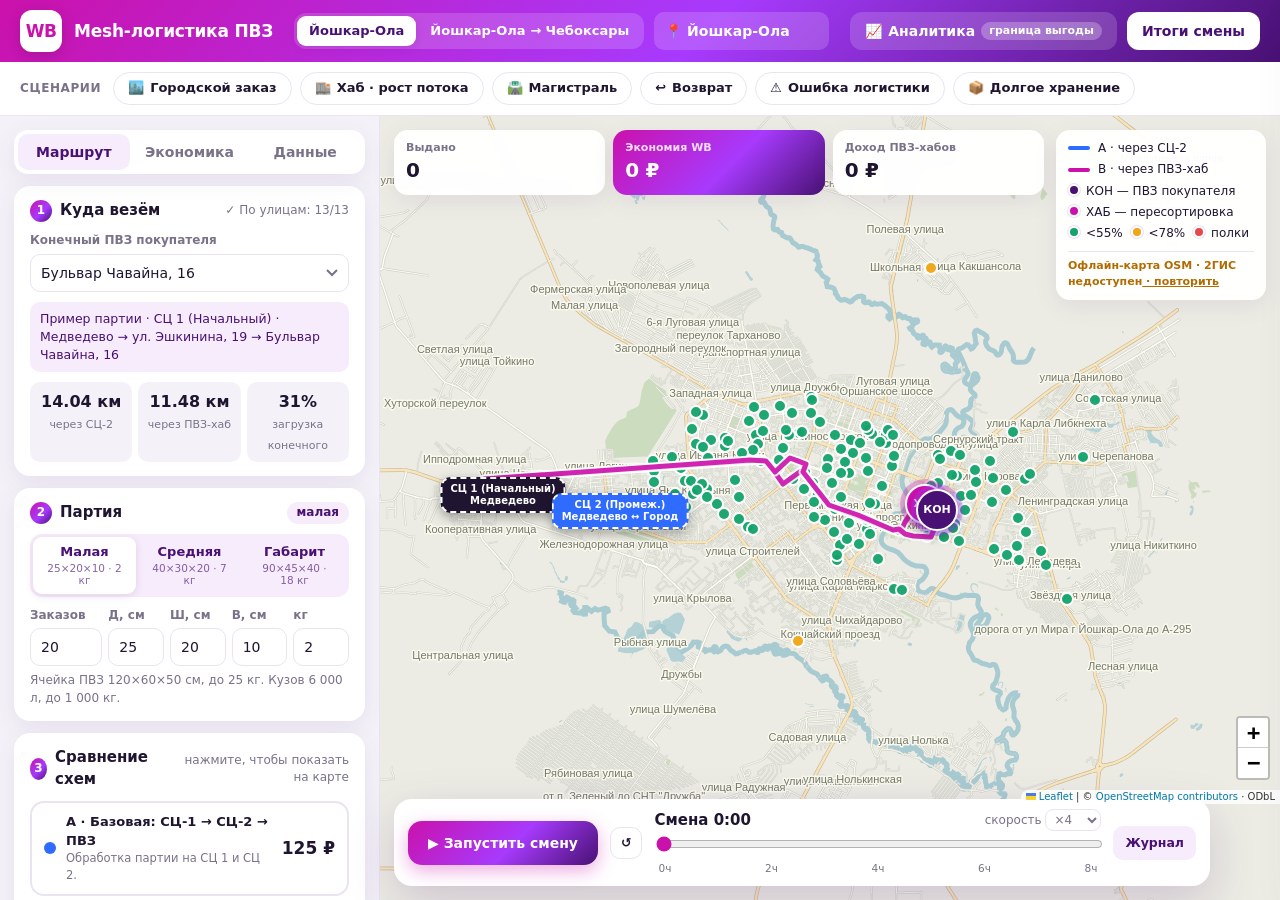
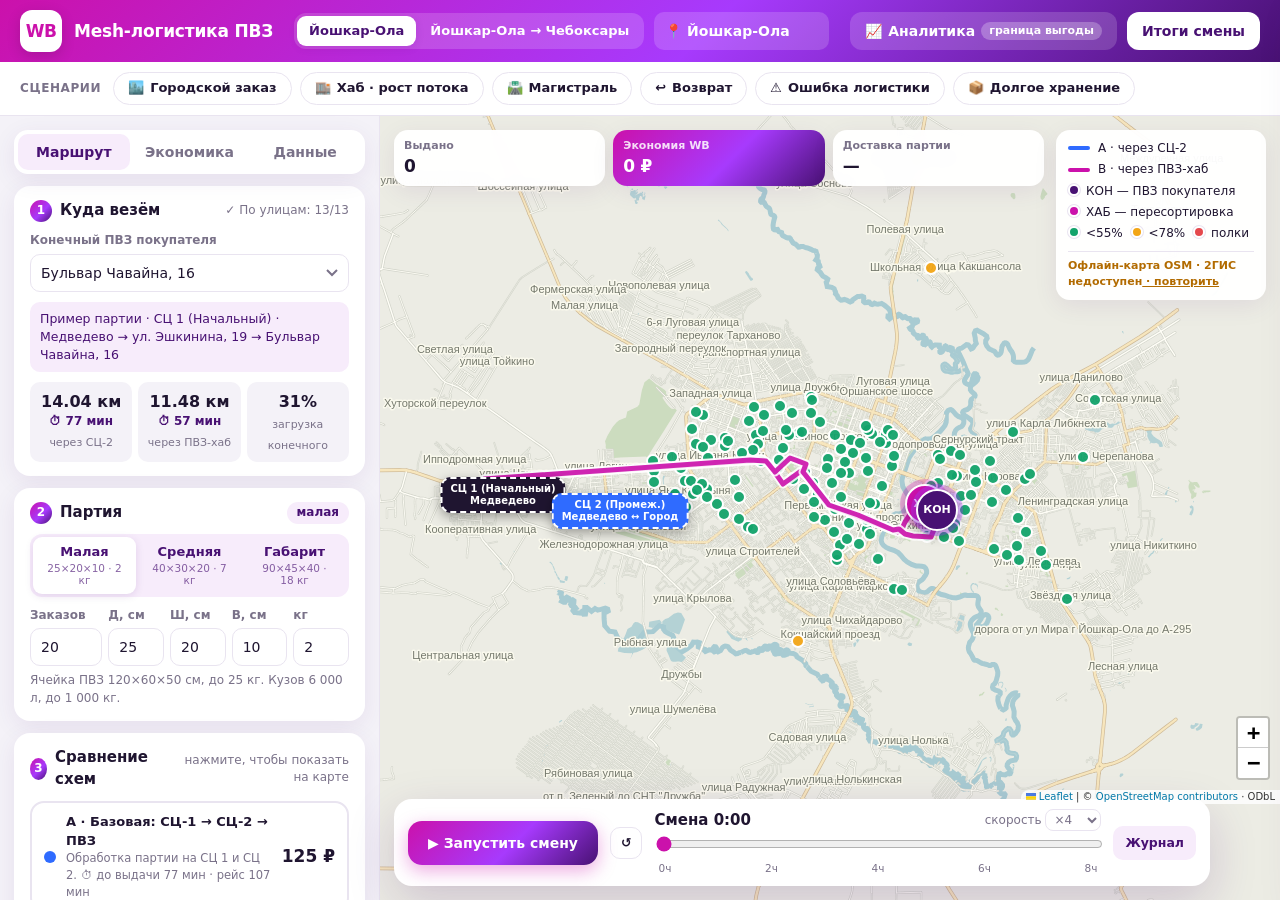
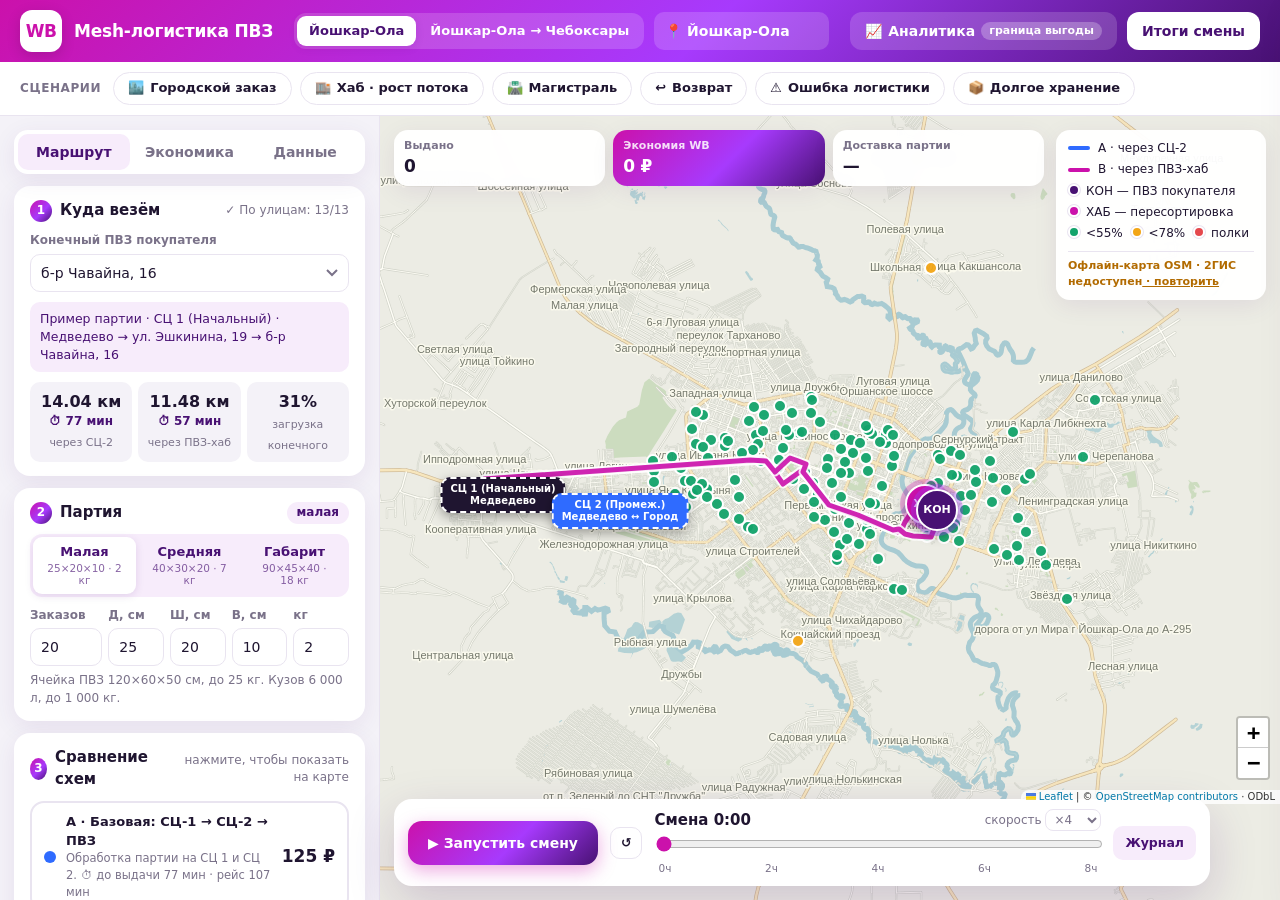
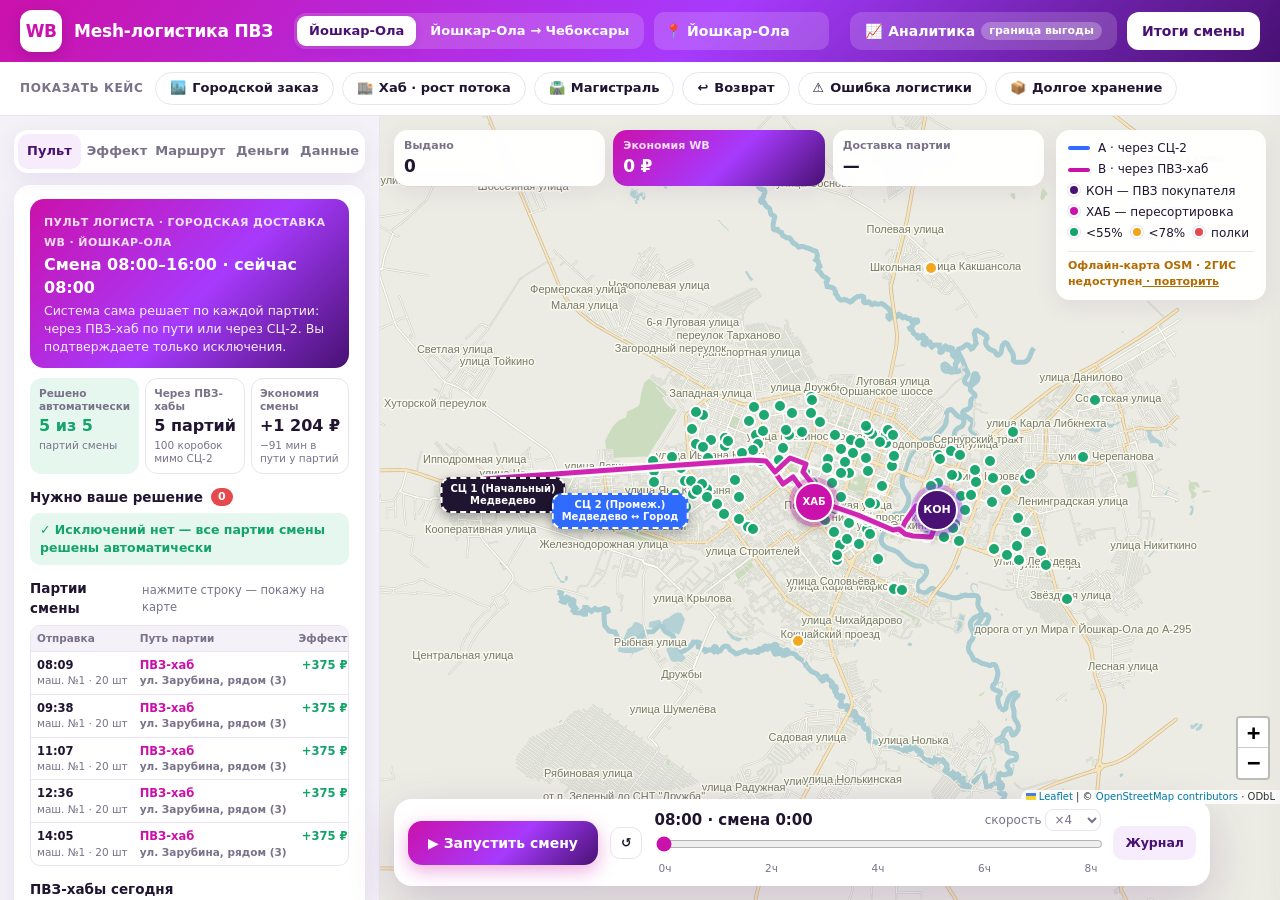
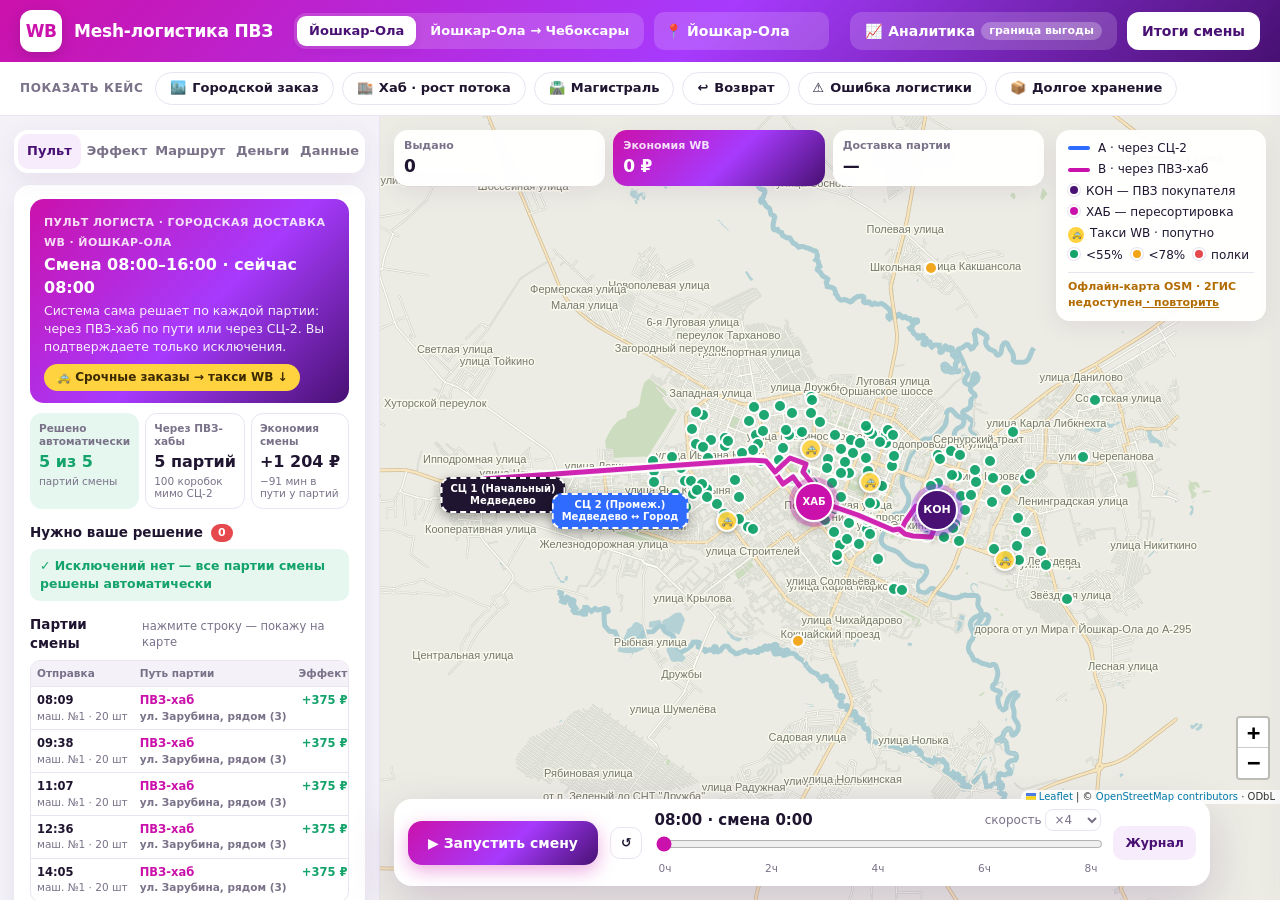
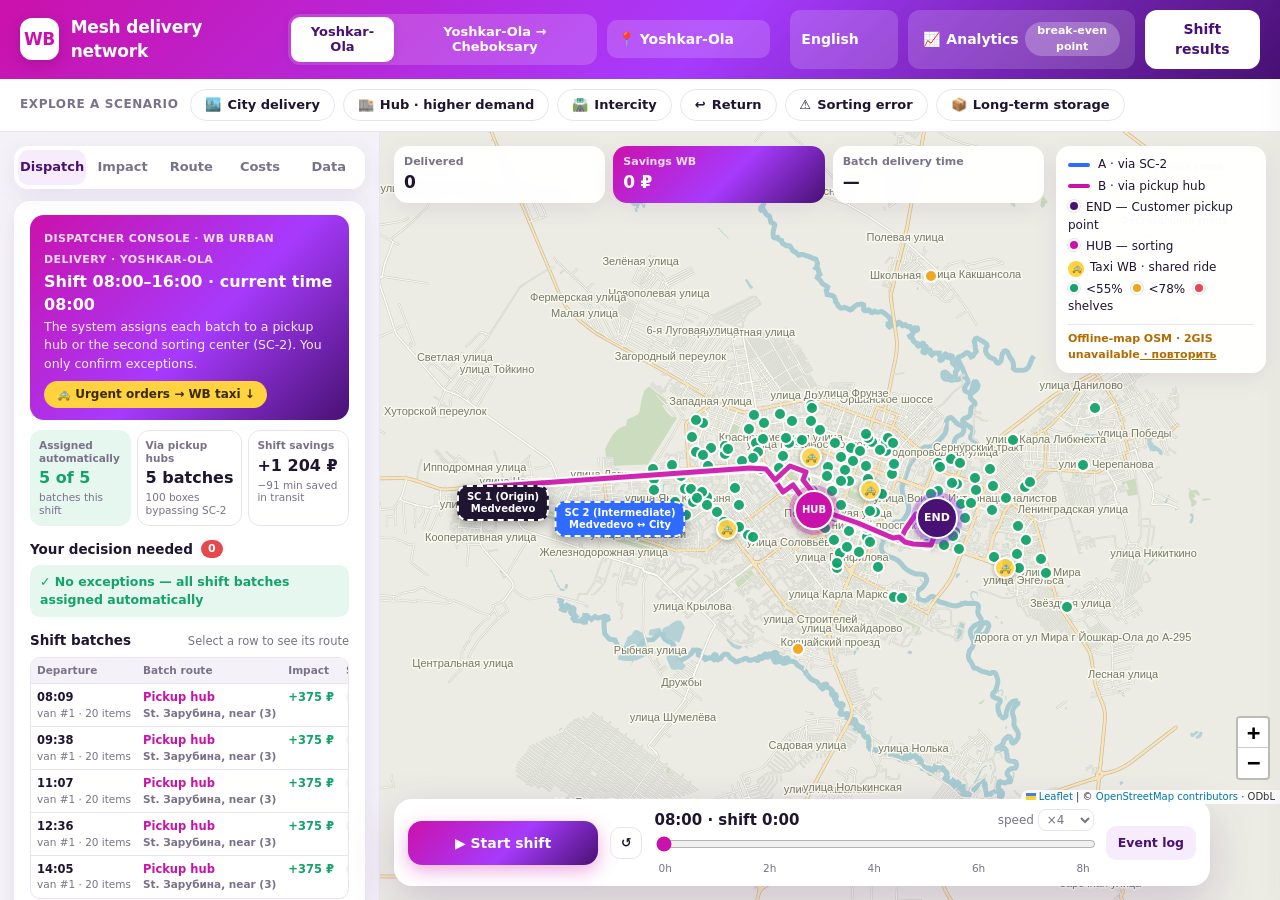
